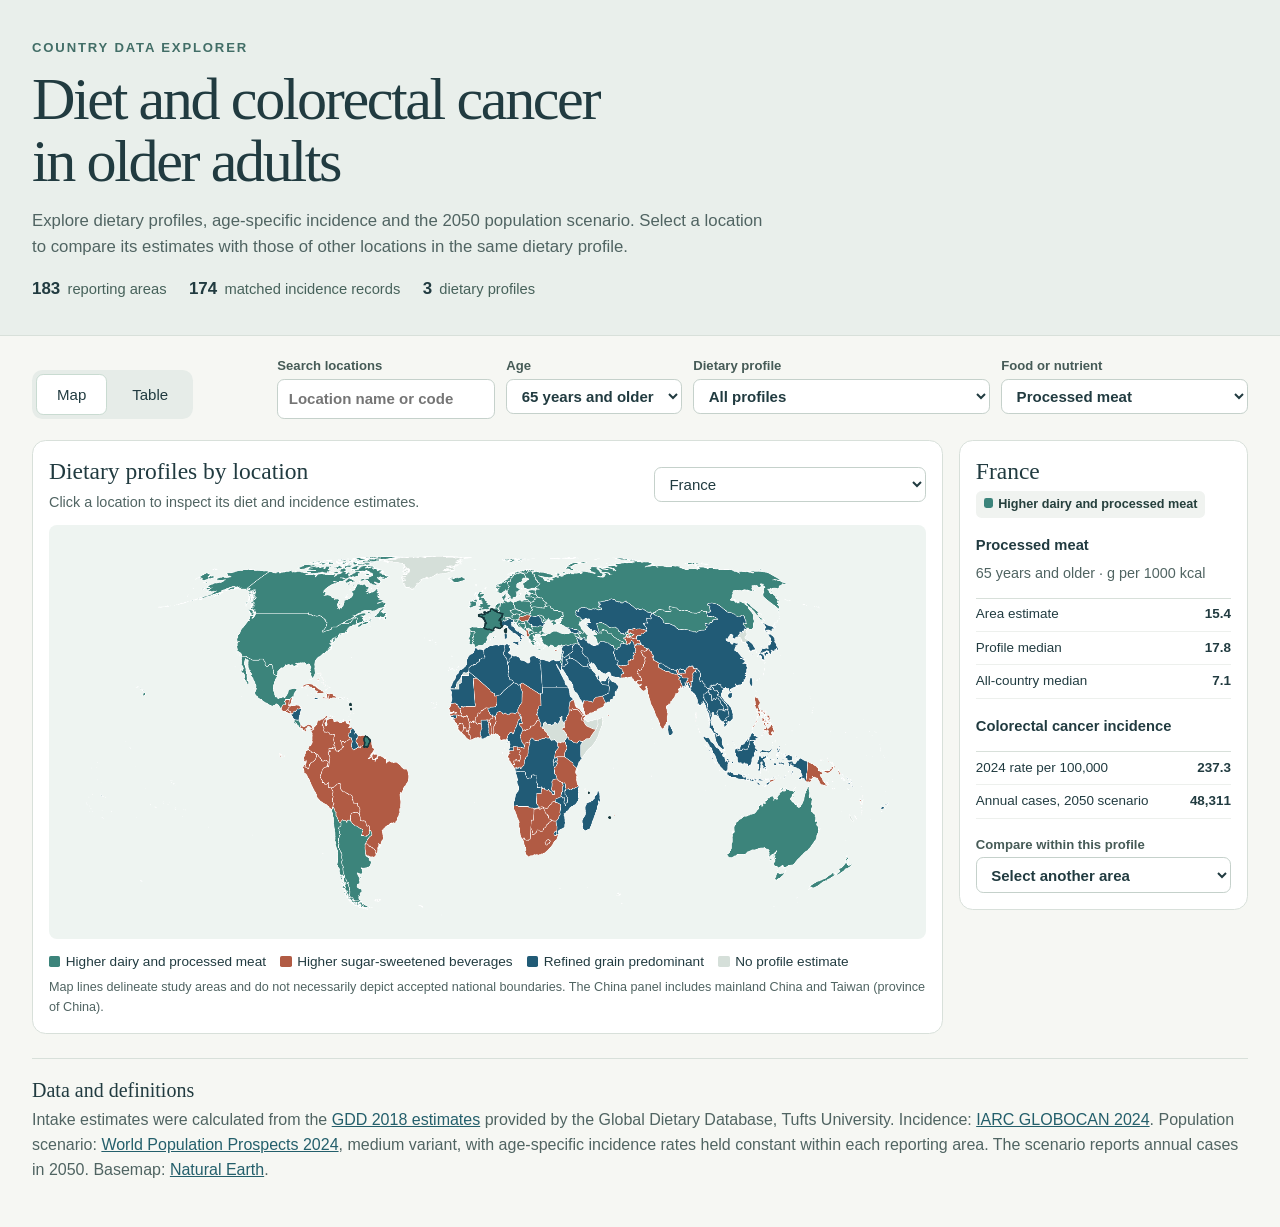
==== index.html @ 1b1d9fd6 "Publish country data explorer" ====
<!doctype html>
<html lang="en">
<meta charset="utf-8">
<meta name="viewport" content="width=device-width, initial-scale=1">
<meta name="robots" content="noindex, nofollow">
<title>Diet and colorectal cancer in older adults</title>
<style>
:root{color-scheme:light;--ink:#213b40;--muted:#506462;--edge:#d8e0da;--paper:#f6f7f3;--panel:#fff;--navy:#215b76;--teal:#3c847b;--warm:#b15b44}
*{box-sizing:border-box}[hidden]{display:none!important}
body{margin:0;font:1rem/1.55 "Segoe UI",Arial,sans-serif;color:var(--ink);background:var(--paper)}
.frame{margin:auto;max-width:1500px;padding:0 2rem}
header{background:#e9efeb;border-bottom:1px solid var(--edge)}
.hero{padding-top:2.4rem;padding-bottom:2rem}
.kicker{font-weight:700;letter-spacing:.14em;font-size:.82rem;margin:0;color:#426e67}
h1{font:500 clamp(2.25rem,4.7vw,4.5rem)/1.03 Georgia,serif;margin:.6rem 0 1rem;letter-spacing:-.04em}
.lede{max-width:46rem;color:var(--muted);font-size:1.05rem;margin:0}
.counts{display:flex;flex-wrap:wrap;gap:.5rem 1.4rem;margin-top:1rem;font-size:.92rem;color:#47625b}
.counts b{font-size:1.15em;margin-right:.2rem;color:var(--ink)}
.controls{display:flex;flex-wrap:wrap;gap:1rem;align-items:end;justify-content:space-between;margin:1.3rem 0}
.tabs{display:flex;gap:.25rem;padding:.25rem;border-radius:.65rem;background:#e6ece8}
button,select,input{font:inherit;color:var(--ink);background:white;border:1px solid #c5d1cb;border-radius:.45rem;padding:.45rem .65rem;font-size:.94rem}
button{cursor:pointer}button:hover:not(:disabled){border-color:var(--teal);background:#edf5f1}
button:disabled{cursor:default;opacity:.43}
button:focus-visible,select:focus-visible,input:focus-visible,a:focus-visible{outline:3px solid #dd915e;outline-offset:2px}
.tabs button{padding:.48rem 1.25rem;background:transparent;border-color:transparent}
.tabs button[aria-pressed=true]{background:#fff;border-color:#c9dbd1}
.filters{display:flex;flex-wrap:wrap;gap:.7rem}
label{font-size:.82rem;color:#465b57;display:flex;flex-direction:column;gap:.15rem;font-weight:600}
.workspace{display:grid;grid-template-columns:minmax(0,3.15fr) minmax(18rem,1fr);gap:1rem;align-items:start}
.board{min-width:0;padding:1rem;background:var(--panel);border:1px solid var(--edge);border-radius:.85rem}
.board-top{display:flex;align-items:center;justify-content:space-between;gap:1rem;margin-bottom:.75rem}
h2{font:500 1.47rem/1.25 Georgia,serif;margin:0 0 .3rem}
p{margin:.3rem 0 .8rem}.board p{font-size:.9rem;color:var(--muted)}
.board-top p{margin:0}.detail h3{margin:1rem 0 .3rem;font-size:.92rem}
#map:not([hidden]){width:100%;height:auto;aspect-ratio:952 / 449;display:block;border-radius:.5rem;background:#eef4f1;cursor:pointer}
.legend{display:flex;flex-wrap:wrap;gap:.35rem .9rem;margin:.8rem 0 .35rem;font-size:.85rem}
.legend span{display:inline-flex;align-items:center;gap:.35rem}
.swatch{width:.7rem;height:.7rem;border-radius:.11rem;display:inline-block;flex:none}
.board .map-note{font-size:.79rem;margin-bottom:0}
.badge{display:inline-block;border-radius:.35rem;background:#f0f3f0;color:#253f3c;padding:.24rem .48rem;font-size:.79rem;font-weight:600;white-space:normal}
.badge i{display:inline-block;width:.6rem;height:.6rem;border-radius:.15rem;margin-right:.32rem}
.metrics{border-top:1px solid var(--edge);margin-top:.85rem}
.metrics div{display:flex;justify-content:space-between;gap:.6rem;padding:.36rem 0;border-bottom:1px solid #edf0ed;font-size:.84rem}
.metrics b{font-variant-numeric:tabular-nums;text-align:right;flex:none}
.area-detail+.area-detail{border-top:1px solid var(--edge);margin-top:1rem;padding-top:.9rem}
.detail .area-title{font-size:1rem;margin:.1rem 0 .45rem}
.detail .area-note{margin-bottom:.8rem}
.compare{margin-top:1rem}.compare select{width:100%}
.table-scroll{overflow:auto}
table{border-collapse:collapse;width:100%;font-size:.88rem;table-layout:auto}
thead th{background:#f1f5f2;text-align:left;white-space:normal;line-height:1.17}
th,td{padding:.58rem .55rem;border-bottom:1px solid #e4ebe6;vertical-align:middle}
th button{padding:0;border:0;background:transparent;text-align:left;font-size:.82rem;font-weight:700;line-height:1.22}
th[aria-sort=ascending] button::after{content:"  ▲"}th[aria-sort=descending] button::after{content:"  ▼"}
td a{color:#215a69;font-weight:650}td.numeric{font-variant-numeric:tabular-nums;text-align:right;white-space:nowrap}
.bar{height:.22rem;width:5rem;max-width:100%;margin:.18rem 0 0 auto;background:#e8efea;border-radius:1rem;overflow:hidden}
.bar i{display:block;height:100%;background:#5b9284;border-radius:1rem}
tbody tr:nth-child(even){background:#fafcfa}tbody tr:hover{background:#eef5f0}
.pager{display:flex;justify-content:space-between;align-items:center;margin-top:.9rem;font-size:.86rem}
footer{border-top:1px solid var(--edge);padding:1.2rem 0 2rem;margin-top:1.5rem;color:var(--muted)}
footer h2{font-size:1.25rem;color:var(--ink)}footer a{color:#245f6b}
@media(max-width:1000px){.workspace{grid-template-columns:1fr}.detail{max-width:48rem}.board-top{flex-wrap:wrap}}
@media(max-width:640px){.frame{padding-left:.8rem;padding-right:.8rem}.filters{display:grid;grid-template-columns:1fr 1fr;width:100%}.filters>*{min-width:0}.filters select,.filters input{width:100%}.board{padding:.7rem}table{min-width:43rem}}

</style>
<header>
  <div class="frame hero">
    <p class="kicker">COUNTRY DATA EXPLORER</p>
    <h1>Diet and colorectal cancer<br>in older adults</h1>
    <p class="lede">Explore dietary profiles, age-specific incidence and the 2050 population scenario. Select a location to compare its estimates with those of other locations in the same dietary profile.</p>
    <div class="counts"><span><b>183</b> reporting areas</span><span><b>174</b> matched incidence records</span><span><b>3</b> dietary profiles</span></div>
  </div>
</header>
<main class="frame">
  <div class="controls">
    <div class="tabs" aria-label="Views">
      <button id="map-tab" aria-pressed="true">Map</button>
      <button id="table-tab" aria-pressed="false">Table</button>
    </div>
    <div class="filters">
      <label>Search locations<input id="search" type="search" placeholder="Location name or code"></label>
      <label>Age<select id="age"></select></label>
      <label>Dietary profile<select id="profile"></select></label>
      <label>Food or nutrient<select id="food"></select></label>
    </div>
  </div>
  <div class="workspace">
    <section id="map-view" aria-label="Map" class="board">
      <div class="board-top"><div><h2>Dietary profiles by location</h2><p>Click a location to inspect its diet and incidence estimates.</p></div>
        <select id="pick-country" aria-label="Select a location on the map"></select>
      </div>
      <canvas id="map" width="1904" height="898" role="img" aria-label="World map of dietary profiles. Use the country selector or table to navigate with the keyboard."></canvas>
      <p id="map-unavailable" class="map-note" hidden>Map drawing is unavailable in this browser. Use the country selector or Table to explore the estimates.</p>
      <div class="legend" id="legend"></div>
      <p class="map-note">Map lines delineate study areas and do not necessarily depict accepted national boundaries. The China panel includes mainland China and Taiwan (province of China).</p>
    </section>
    <section id="table-view" aria-label="Country table" class="board" hidden>
      <div class="board-top"><div><h2>Country estimates</h2><p id="table-units"></p></div><button id="download">Download table as CSV</button></div>
      <div class="table-scroll"><table id="ranking">
        <thead><tr><th><button data-sort="name">Reporting area</button></th><th><button data-sort="type">Profile</button></th>
          <th><button data-sort="value">Area estimate</button></th><th><button data-sort="ref">Profile median</button></th>
          <th><button data-sort="global">All-country median</button></th><th><button data-sort="incidence">Incidence / 100,000</button></th></tr></thead>
        <tbody></tbody>
      </table></div>
      <div class="pager"><span id="count" aria-live="polite"></span><span><button id="prev">Previous</button> <button id="next">Next</button></span></div>
      <p class="map-note">Taiwan (province of China) has a separate row; both rows open the same China panel. The CSV includes all reporting areas matching the current filters, including rows on other pages.</p>
    </section>
    <aside class="board detail" aria-live="polite" id="detail"></aside>
  </div>
  <footer>
    <h2>Data and definitions</h2>
    <p>Intake estimates were calculated from the <a href="https://gdd.nutrition.tufts.edu/available-gdd-2018-estimates-datafiles">GDD 2018 estimates</a> provided by the Global Dietary Database, Tufts University. Incidence: <a href="https://gco.iarc.who.int/today/en">IARC GLOBOCAN 2024</a>. Population scenario: <a href="https://population.un.org/wpp/">World Population Prospects 2024</a>, medium variant, with age-specific incidence rates held constant within each reporting area. The scenario reports annual cases in 2050. Basemap: <a href="https://www.naturalearthdata.com/">Natural Earth</a>.</p>
  </footer>
</main>
<noscript><p class="frame">Enable JavaScript or open the downloaded HTML directly in a browser to use the map, table and CSV export.</p></noscript>
<script>
window.EXPLORER_DATA={"countries":{"FIN":{"name":"Finland","type":1,"diet":{"65+":{"beans_and_legumes":[3.2122,8.5199,17.8893],"calcium":[555.4719,397.1636,317.1727],"dietary_fiber":[12.2085,10.9349,11.1844],"fruits":[101.8076,59.7962,56.8529],"non_starchy_vegetables":[77.3013,79.8238,85.7092],"nuts_and_seeds":[1.7675,2.4802,3.193],"refined_grains":[45.655,61.7558,144.9408],"sugar_sweetened_beverages":[14.5285,25.3972,44.4367],"total_milk":[181.6428,98.2045,57.2843],"total_processed_meats":[28.6464,17.7515,7.1474],"total_protein":[44.7018,40.8663,39.2844],"total_seafoods":[25.1457,19.3971,19.7761],"unprocessed_red_meats":[31.7043,31.6964,26.2163],"whole_grain_share":[46.3208,34.6039,16.8329],"whole_grains":[39.3967,36.6217,28.1385],"yoghurt_including_fermented_milk":[33.322,35.0577,14.2512]},"65-74":{"beans_and_legumes":[3.133,8.0183,15.3167],"calcium":[521.961,373.6841,297.0197],"dietary_fiber":[11.3779,10.2688,10.5526],"fruits":[93.0713,55.5493,51.4393],"non_starchy_vegetables":[73.442,74.4162,79.2594],"nuts_and_seeds":[1.6578,2.4305,2.9418],"refined_grains":[43.8443,57.5662,123.2979],"sugar_sweetened_beverages":[15.1621,25.8553,44.9883],"total_milk":[162.2707,85.671,49.9144],"total_processed_meats":[27.5212,17.4639,6.986],"total_protein":[42.5045,39.0758,37.2622],"total_seafoods":[23.6097,18.0431,18.1887],"unprocessed_red_meats":[30.6673,30.599,22.7926],"whole_grain_share":[44.5888,34.3974,17.7398],"whole_grains":[35.281,32.2587,24.7087],"yoghurt_including_fermented_milk":[31.1359,32.1775,11.4466]},"75-84":{"beans_and_legumes":[3.3975,9.5013,20.8539],"calcium":[609.5549,435.5052,352.9576],"dietary_fiber":[13.5079,11.9381,12.2512],"fruits":[114.3561,67.0236,63.583],"non_starchy_vegetables":[83.7889,87.5521,96.0829],"nuts_and_seeds":[1.9455,2.4854,3.38],"refined_grains":[49.0808,68.2067,170.714],"sugar_sweetened_beverages":[14.1613,25.3498,47.7512],"total_milk":[208.6561,114.2108,67.278],"total_processed_meats":[30.8685,18.8789,7.5612],"total_protein":[48.5405,44.484,43.1357],"total_seafoods":[27.6348,21.2976,22.2101],"unprocessed_red_meats":[33.896,34.0332,30.065],"whole_grain_share":[47.9259,35.0753,17.1606],"whole_grains":[45.1711,42.8414,32.7868],"yoghurt_including_fermented_milk":[36.7135,39.1365,17.4289]},"85+":{"beans_and_legumes":[3.1452,9.5243,22.822],"calcium":[607.3912,434.2092,354.832],"dietary_fiber":[13.6311,11.7433,12.1542],"fruits":[120.4583,70.095,67.0915],"non_starchy_vegetables":[82.4256,84.0388,98.3255],"nuts_and_seeds":[1.934,2.208,3.2078],"refined_grains":[46.7998,68.4983,198.4917],"sugar_sweetened_beverages":[11.385,20.6412,40.1536],"total_milk":[225.6782,124.7409,76.5692],"total_processed_meats":[29.0503,17.8084,6.8398],"total_protein":[47.1414,43.473,41.9392],"total_seafoods":[27.492,21.1446,23.1404],"unprocessed_red_meats":[31.602,32.5283,30.645],"whole_grain_share":[50.9616,36.6294,15.8401],"whole_grains":[48.6353,46.709,36.6731],"yoghurt_including_fermented_milk":[37.1597,39.5961,24.7148]}},"incidence":{"65-74":192.8,"75-84":278.9,"85+":357.0,"65+":244.3},"projected":{"65-74":1264.42341179331,"75-84":1441.68122250866,"85+":1208.43164902636,"65+":3914.53628332833}},"SWE":{"name":"Sweden","type":1,"diet":{"65+":{"beans_and_legumes":[8.0655,8.5199,17.8893],"calcium":[425.8413,397.1636,317.1727],"dietary_fiber":[12.3235,10.9349,11.1844],"fruits":[78.4696,59.7962,56.8529],"non_starchy_vegetables":[93.9526,79.8238,85.7092],"nuts_and_seeds":[3.0437,2.4802,3.193],"refined_grains":[12.4746,61.7558,144.9408],"sugar_sweetened_beverages":[20.5522,25.3972,44.4367],"total_milk":[129.4484,98.2045,57.2843],"total_processed_meats":[16.1747,17.7515,7.1474],"total_protein":[39.679,40.8663,39.2844],"total_seafoods":[23.2717,19.3971,19.7761],"unprocessed_red_meats":[36.7193,31.6964,26.2163],"whole_grain_share":[58.2727,34.6039,16.8329],"whole_grains":[17.4209,36.6217,28.1385],"yoghurt_including_fermented_milk":[48.5176,35.0577,14.2512]},"65-74":{"beans_and_legumes":[7.8665,8.0183,15.3167],"calcium":[400.5405,373.6841,297.0197],"dietary_fiber":[11.4852,10.2688,10.5526],"fruits":[71.8406,55.5493,51.4393],"non_starchy_vegetables":[89.4452,74.4162,79.2594],"nuts_and_seeds":[2.8509,2.4305,2.9418],"refined_grains":[11.9625,57.5662,123.2979],"sugar_sweetened_beverages":[21.3778,25.8553,44.9883],"total_milk":[115.6515,85.671,49.9144],"total_processed_meats":[15.4526,17.4639,6.986],"total_protein":[37.693,39.0758,37.2622],"total_seafoods":[21.8488,18.0431,18.1887],"unprocessed_red_meats":[35.4236,30.599,22.7926],"whole_grain_share":[56.5978,34.3974,17.7398],"whole_grains":[15.5995,32.2587,24.7087],"yoghurt_including_fermented_milk":[45.441,32.1775,11.4466]},"75-84":{"beans_and_legumes":[8.5359,9.5013,20.8539],"calcium":[466.9834,435.5052,352.9576],"dietary_fiber":[13.6277,11.9381,12.2512],"fruits":[87.9399,67.0236,63.583],"non_starchy_vegetables":[101.564,87.5521,96.0829],"nuts_and_seeds":[3.3538,2.4854,3.38],"refined_grains":[13.4428,68.2067,170.714],"sugar_sweetened_beverages":[20.1112,25.3498,47.7512],"total_milk":[148.6057,114.2108,67.278],"total_processed_meats":[17.5185,18.8789,7.5612],"total_protein":[43.1357,44.484,43.1357],"total_seafoods":[25.5788,21.2976,22.2101],"unprocessed_red_meats":[39.3796,34.0332,30.065],"whole_grain_share":[59.7763,35.0753,17.1606],"whole_grains":[19.9773,42.8414,32.7868],"yoghurt_including_fermented_milk":[53.3406,39.1365,17.4289]},"85+":{"beans_and_legumes":[7.8813,9.5243,22.822],"calcium":[464.0199,434.2092,354.832],"dietary_fiber":[13.7831,11.7433,12.1542],"fruits":[92.7912,70.095,67.0915],"non_starchy_vegetables":[99.8245,84.0388,98.3255],"nuts_and_seeds":[3.3457,2.208,3.2078],"refined_grains":[12.8008,68.4983,198.4917],"sugar_sweetened_beverages":[16.3324,20.6412,40.1536],"total_milk":[161.0807,124.7409,76.5692],"total_processed_meats":[16.7055,17.8084,6.8398],"total_protein":[41.9265,43.473,41.9392],"total_seafoods":[25.4408,21.1446,23.1404],"unprocessed_red_meats":[36.85,32.5283,30.645],"whole_grain_share":[62.6885,36.6294,15.8401],"whole_grains":[21.507,46.709,36.6731],"yoghurt_including_fermented_milk":[53.754,39.5961,24.7148]}},"incidence":{"65-74":195.6,"75-84":302.8,"85+":381.3,"65+":261.4},"projected":{"65-74":2406.07931685874,"75-84":3276.01918206426,"85+":2263.76132211272,"65+":7945.8598210357195}},"FRA":{"name":"France","type":1,"diet":{"65+":{"beans_and_legumes":[7.0342,8.5199,17.8893],"calcium":[468.9693,397.1636,317.1727],"dietary_fiber":[9.9525,10.9349,11.1844],"fruits":[102.0413,59.7962,56.8529],"non_starchy_vegetables":[96.2895,79.8238,85.7092],"nuts_and_seeds":[1.4493,2.4802,3.193],"refined_grains":[67.1374,61.7558,144.9408],"sugar_sweetened_beverages":[26.4657,25.3972,44.4367],"total_milk":[100.0309,98.2045,57.2843],"total_processed_meats":[15.3895,17.7515,7.1474],"total_protein":[47.3629,40.8663,39.2844],"total_seafoods":[19.8657,19.3971,19.7761],"unprocessed_red_meats":[25.0893,31.6964,26.2163],"whole_grain_share":[25.6855,34.6039,16.8329],"whole_grains":[23.2048,36.6217,28.1385],"yoghurt_including_fermented_milk":[37.9317,35.0577,14.2512]},"65-74":{"beans_and_legumes":[6.8747,8.0183,15.3167],"calcium":[445.7013,373.6841,297.0197],"dietary_fiber":[9.3814,10.2688,10.5526],"fruits":[93.9501,55.5493,51.4393],"non_starchy_vegetables":[92.1497,74.4162,79.2594],"nuts_and_seeds":[1.3617,2.4305,2.9418],"refined_grains":[64.7256,57.5662,123.2979],"sugar_sweetened_beverages":[27.6366,25.8553,44.9883],"total_milk":[89.3132,85.671,49.9144],"total_processed_meats":[14.8164,17.4639,6.986],"total_protein":[45.5183,39.0758,37.2622],"total_seafoods":[18.7522,18.0431,18.1887],"unprocessed_red_meats":[24.3962,30.599,22.7926],"whole_grain_share":[24.3177,34.3974,17.7398],"whole_grains":[20.7972,32.2587,24.7087],"yoghurt_including_fermented_milk":[35.5469,32.1775,11.4466]},"75-84":{"beans_and_legumes":[7.4303,9.5013,20.8539],"calcium":[511.2505,435.5052,352.9576],"dietary_fiber":[10.94,11.9381,12.2512],"fruits":[114.1768,67.0236,63.583],"non_starchy_vegetables":[103.834,87.5521,96.0829],"nuts_and_seeds":[1.5944,2.4854,3.38],"refined_grains":[72.0438,68.2067,170.714],"sugar_sweetened_beverages":[25.7853,25.3498,47.7512],"total_milk":[114.8966,114.2108,67.278],"total_processed_meats":[16.5785,18.8789,7.5612],"total_protein":[51.1208,44.484,43.1357],"total_seafoods":[21.7694,21.2976,22.2101],"unprocessed_red_meats":[26.7446,34.0332,30.065],"whole_grain_share":[26.9608,35.0753,17.1606],"whole_grains":[26.5934,42.8414,32.7868],"yoghurt_including_fermented_milk":[41.7163,39.1365,17.4289]},"85+":{"beans_and_legumes":[6.8236,9.5243,22.822],"calcium":[489.4202,434.2092,354.832],"dietary_fiber":[10.6201,11.7433,12.1542],"fruits":[117.6215,70.095,67.0915],"non_starchy_vegetables":[99.8553,84.0388,98.3255],"nuts_and_seeds":[1.5731,2.208,3.2078],"refined_grains":[67.5284,68.4983,198.4917],"sugar_sweetened_beverages":[20.6624,20.6412,40.1536],"total_milk":[124.6565,124.7409,76.5692],"total_processed_meats":[15.4066,17.8084,6.8398],"total_protein":[47.6451,43.473,41.9392],"total_seafoods":[21.2398,21.1446,23.1404],"unprocessed_red_meats":[24.393,32.5283,30.645],"whole_grain_share":[29.7334,36.6294,15.8401],"whole_grains":[28.5747,46.709,36.6731],"yoghurt_including_fermented_milk":[41.8383,39.5961,24.7148]}},"incidence":{"65-74":177.2,"75-84":273.6,"85+":355.6,"65+":237.3},"projected":{"65-74":12877.630725261,"75-84":18647.6289775657,"85+":16785.7295717797,"65+":48310.9892746064}},"EST":{"name":"Estonia","type":1,"diet":{"65+":{"beans_and_legumes":[3.5423,8.5199,17.8893],"calcium":[375.4132,397.1636,317.1727],"dietary_fiber":[9.0109,10.9349,11.1844],"fruits":[57.9788,59.7962,56.8529],"non_starchy_vegetables":[174.8684,79.8238,85.7092],"nuts_and_seeds":[1.9716,2.4802,3.193],"refined_grains":[88.7486,61.7558,144.9408],"sugar_sweetened_beverages":[13.1624,25.3972,44.4367],"total_milk":[240.267,98.2045,57.2843],"total_processed_meats":[40.6527,17.7515,7.1474],"total_protein":[37.7652,40.8663,39.2844],"total_seafoods":[19.98,19.3971,19.7761],"unprocessed_red_meats":[33.1547,31.6964,26.2163],"whole_grain_share":[47.3685,34.6039,16.8329],"whole_grains":[79.8741,36.6217,28.1385],"yoghurt_including_fermented_milk":[86.4971,35.0577,14.2512]},"65-74":{"beans_and_legumes":[3.2353,8.0183,15.3167],"calcium":[351.6858,373.6841,297.0197],"dietary_fiber":[8.5112,10.2688,10.5526],"fruits":[54.8079,55.5493,51.4393],"non_starchy_vegetables":[168.3726,74.4162,79.2594],"nuts_and_seeds":[2.012,2.4305,2.9418],"refined_grains":[80.0074,57.5662,123.2979],"sugar_sweetened_beverages":[13.2027,25.8553,44.9883],"total_milk":[209.1093,85.671,49.9144],"total_processed_meats":[39.8529,17.4639,6.986],"total_protein":[36.1626,39.0758,37.2622],"total_seafoods":[18.3591,18.0431,18.1887],"unprocessed_red_meats":[32.1104,30.599,22.7926],"whole_grain_share":[47.0532,34.3974,17.7398],"whole_grains":[71.1016,32.2587,24.7087],"yoghurt_including_fermented_milk":[77.3904,32.1775,11.4466]},"75-84":{"beans_and_legumes":[3.9954,9.5013,20.8539],"calcium":[413.3326,435.5052,352.9576],"dietary_fiber":[9.8414,11.9381,12.2512],"fruits":[63.2666,67.0236,63.583],"non_starchy_vegetables":[187.311,87.5521,96.0829],"nuts_and_seeds":[1.9748,2.4854,3.38],"refined_grains":[101.1829,68.2067,170.714],"sugar_sweetened_beverages":[13.4713,25.3498,47.7512],"total_milk":[281.8957,114.2108,67.278],"total_processed_meats":[42.7485,18.8789,7.5612],"total_protein":[40.6956,44.484,43.1357],"total_seafoods":[22.3991,21.2976,22.2101],"unprocessed_red_meats":[35.3093,34.0332,30.065],"whole_grain_share":[47.7294,35.0753,17.1606],"whole_grains":[92.3921,42.8414,32.7868],"yoghurt_including_fermented_milk":[99.1762,39.1365,17.4289]},"85+":{"beans_and_legumes":[4.1571,9.5243,22.822],"calcium":[413.4081,434.2092,354.832],"dietary_fiber":[9.7061,11.7433,12.1542],"fruits":[62.3303,70.095,67.0915],"non_starchy_vegetables":[178.4706,84.0388,98.3255],"nuts_and_seeds":[1.6829,2.208,3.2078],"refined_grains":[107.8105,68.4983,198.4917],"sugar_sweetened_beverages":[11.8669,20.6412,40.1536],"total_milk":[317.0926,124.7409,76.5692],"total_processed_meats":[39.236,17.8084,6.8398],"total_protein":[39.1142,43.473,41.9392],"total_seafoods":[23.1404,21.1446,23.1404],"unprocessed_red_meats":[33.225,32.5283,30.645],"whole_grain_share":[47.8384,36.6294,15.8401],"whole_grains":[98.8751,46.709,36.6731],"yoghurt_including_fermented_milk":[107.2625,39.5961,24.7148]}},"incidence":{"65-74":228.3,"75-84":341.4,"85+":401.6,"65+":290.2},"projected":{"65-74":368.843278193728,"75-84":414.015901891961,"85+":270.348747093774,"65+":1053.207927179463}},"DNK":{"name":"Denmark","type":1,"diet":{"65+":{"beans_and_legumes":[10.9958,8.5199,17.8893],"calcium":[522.0685,397.1636,317.1727],"dietary_fiber":[13.4231,10.9349,11.1844],"fruits":[61.374,59.7962,56.8529],"non_starchy_vegetables":[74.9564,79.8238,85.7092],"nuts_and_seeds":[4.8482,2.4802,3.193],"refined_grains":[8.0885,61.7558,144.9408],"sugar_sweetened_beverages":[17.4424,25.3972,44.4367],"total_milk":[98.5722,98.2045,57.2843],"total_processed_meats":[17.1591,17.7515,7.1474],"total_protein":[45.6035,40.8663,39.2844],"total_seafoods":[23.1625,19.3971,19.7761],"unprocessed_red_meats":[27.5411,31.6964,26.2163],"whole_grain_share":[79.3573,34.6039,16.8329],"whole_grains":[31.0949,36.6217,28.1385],"yoghurt_including_fermented_milk":[30.248,35.0577,14.2512]},"65-74":{"beans_and_legumes":[10.7417,8.0183,15.3167],"calcium":[490.5897,373.6841,297.0197],"dietary_fiber":[12.5067,10.2688,10.5526],"fruits":[56.1913,55.5493,51.4393],"non_starchy_vegetables":[71.2921,74.4162,79.2594],"nuts_and_seeds":[4.5432,2.4305,2.9418],"refined_grains":[7.7637,57.5662,123.2979],"sugar_sweetened_beverages":[18.1584,25.8553,44.9883],"total_milk":[87.9335,85.671,49.9144],"total_processed_meats":[16.4042,17.4639,6.986],"total_protein":[43.2568,39.0758,37.2622],"total_seafoods":[21.7727,18.0431,18.1887],"unprocessed_red_meats":[26.5984,30.599,22.7926],"whole_grain_share":[78.1792,34.3974,17.7398],"whole_grains":[27.8157,32.2587,24.7087],"yoghurt_including_fermented_milk":[28.17,32.1775,11.4466]},"75-84":{"beans_and_legumes":[11.6223,9.5013,20.8539],"calcium":[572.8461,435.5052,352.9576],"dietary_fiber":[14.8531,11.9381,12.2512],"fruits":[68.8518,67.0236,63.583],"non_starchy_vegetables":[81.1434,87.5521,96.0829],"nuts_and_seeds":[5.34,2.4854,3.38],"refined_grains":[8.6998,68.2067,170.714],"sugar_sweetened_beverages":[17.0477,25.3498,47.7512],"total_milk":[113.5692,114.2108,67.278],"total_processed_meats":[18.6429,18.8789,7.5612],"total_protein":[49.7161,44.484,43.1357],"total_seafoods":[25.4119,21.2976,22.2101],"unprocessed_red_meats":[29.4397,34.0332,30.065],"whole_grain_share":[80.3834,35.0753,17.1606],"whole_grains":[35.6494,42.8414,32.7868],"yoghurt_including_fermented_milk":[33.6295,39.1365,17.4289]},"85+":{"beans_and_legumes":[10.676,9.5243,22.822],"calcium":[570.9242,434.2092,354.832],"dietary_fiber":[15.0045,11.7433,12.1542],"fruits":[72.3274,70.095,67.0915],"non_starchy_vegetables":[79.7324,84.0388,98.3255],"nuts_and_seeds":[5.3222,2.208,3.2078],"refined_grains":[8.3045,68.4983,198.4917],"sugar_sweetened_beverages":[13.8241,20.6412,40.1536],"total_milk":[122.2209,124.7409,76.5692],"total_processed_meats":[17.4533,17.8084,6.8398],"total_protein":[48.1669,43.473,41.9392],"total_seafoods":[25.2948,21.1446,23.1404],"unprocessed_red_meats":[27.7577,32.5283,30.645],"whole_grain_share":[82.2981,36.6294,15.8401],"whole_grains":[38.6087,46.709,36.6731],"yoghurt_including_fermented_milk":[33.3757,39.5961,24.7148]}},"incidence":{"65-74":191.2,"75-84":294.8,"85+":379.1,"65+":252.4},"projected":{"65-74":1209.34336002653,"75-84":1787.53409439006,"85+":1250.62721679082,"65+":4247.50467120741}},"NOR":{"name":"Norway","type":1,"diet":{"65+":{"beans_and_legumes":[0.5642,8.5199,17.8893],"calcium":[363.5711,397.1636,317.1727],"dietary_fiber":[10.0797,10.9349,11.1844],"fruits":[56.8529,59.7962,56.8529],"non_starchy_vegetables":[82.6869,79.8238,85.7092],"nuts_and_seeds":[2.077,2.4802,3.193],"refined_grains":[6.7012,61.7558,144.9408],"sugar_sweetened_beverages":[18.3487,25.3972,44.4367],"total_milk":[106.3397,98.2045,57.2843],"total_processed_meats":[13.6085,17.7515,7.1474],"total_protein":[51.2772,40.8663,39.2844],"total_seafoods":[41.6324,19.3971,19.7761],"unprocessed_red_meats":[44.7026,31.6964,26.2163],"whole_grain_share":[76.5709,34.6039,16.8329],"whole_grains":[21.9009,36.6217,28.1385],"yoghurt_including_fermented_milk":[28.6524,35.0577,14.2512]},"65-74":{"beans_and_legumes":[0.5504,8.0183,15.3167],"calcium":[341.7683,373.6841,297.0197],"dietary_fiber":[9.3855,10.2688,10.5526],"fruits":[52.0129,55.5493,51.4393],"non_starchy_vegetables":[78.5786,74.4162,79.2594],"nuts_and_seeds":[1.9497,2.4305,2.9418],"refined_grains":[6.4279,57.5662,123.2979],"sugar_sweetened_beverages":[19.125,25.8553,44.9883],"total_milk":[94.9308,85.671,49.9144],"total_processed_meats":[13.021,17.4639,6.986],"total_protein":[48.7744,39.0758,37.2622],"total_seafoods":[39.0782,18.0431,18.1887],"unprocessed_red_meats":[43.0657,30.599,22.7926],"whole_grain_share":[75.2796,34.3974,17.7398],"whole_grains":[19.5746,32.2587,24.7087],"yoghurt_including_fermented_milk":[26.8042,32.1775,11.4466]},"75-84":{"beans_and_legumes":[0.5972,9.5013,20.8539],"calcium":[398.8239,435.5052,352.9576],"dietary_fiber":[11.1544,11.9381,12.2512],"fruits":[63.8333,67.0236,63.583],"non_starchy_vegetables":[89.5866,87.5521,96.0829],"nuts_and_seeds":[2.2849,2.4854,3.38],"refined_grains":[7.216,68.2067,170.714],"sugar_sweetened_beverages":[17.908,25.3498,47.7512],"total_milk":[122.1765,114.2108,67.278],"total_processed_meats":[14.7031,18.8789,7.5612],"total_protein":[55.6803,44.484,43.1357],"total_seafoods":[45.7607,21.2976,22.2101],"unprocessed_red_meats":[47.9105,34.0332,30.065],"whole_grain_share":[77.6904,35.0753,17.1606],"whole_grains":[25.1287,42.8414,32.7868],"yoghurt_including_fermented_milk":[31.4248,39.1365,17.4289]},"85+":{"beans_and_legumes":[0.5506,9.5243,22.822],"calcium":[397.1352,434.2092,354.832],"dietary_fiber":[11.3063,11.7433,12.1542],"fruits":[67.0915,70.095,67.0915],"non_starchy_vegetables":[88.1633,84.0388,98.3255],"nuts_and_seeds":[2.2663,2.208,3.2078],"refined_grains":[6.8814,68.4983,198.4917],"sugar_sweetened_beverages":[14.4677,20.6412,40.1536],"total_milk":[132.5122,124.7409,76.5692],"total_processed_meats":[14.0355,17.8084,6.8398],"total_protein":[53.9543,43.473,41.9392],"total_seafoods":[45.5701,21.1446,23.1404],"unprocessed_red_meats":[45.3712,32.5283,30.645],"whole_grain_share":[79.8336,36.6294,15.8401],"whole_grains":[27.2418,46.709,36.6731],"yoghurt_including_fermented_milk":[32.2095,39.5961,24.7148]}},"incidence":{"65-74":261.1,"75-84":426.7,"85+":564.6,"65+":355.1},"projected":{"65-74":1749.64537969884,"75-84":2549.05541249225,"85+":1774.23147301006,"65+":6072.932265201151}},"RUS":{"name":"Russia","type":1,"diet":{"65+":{"beans_and_legumes":[0.6289,8.5199,17.8893],"calcium":[368.6466,397.1636,317.1727],"dietary_fiber":[11.3841,10.9349,11.1844],"fruits":[49.8157,59.7962,56.8529],"non_starchy_vegetables":[108.7217,79.8238,85.7092],"nuts_and_seeds":[3.9423,2.4802,3.193],"refined_grains":[25.9396,61.7558,144.9408],"sugar_sweetened_beverages":[22.7505,25.3972,44.4367],"total_milk":[110.3475,98.2045,57.2843],"total_processed_meats":[24.0428,17.7515,7.1474],"total_protein":[37.593,40.8663,39.2844],"total_seafoods":[23.6371,19.3971,19.7761],"unprocessed_red_meats":[84.0244,31.6964,26.2163],"whole_grain_share":[72.841,34.6039,16.8329],"whole_grains":[69.5704,36.6217,28.1385],"yoghurt_including_fermented_milk":[52.6128,35.0577,14.2512]},"65-74":{"beans_and_legumes":[0.5745,8.0183,15.3167],"calcium":[346.1082,373.6841,297.0197],"dietary_fiber":[10.7512,10.2688,10.5526],"fruits":[47.2186,55.5493,51.4393],"non_starchy_vegetables":[104.9284,74.4162,79.2594],"nuts_and_seeds":[4.0191,2.4305,2.9418],"refined_grains":[23.4274,57.5662,123.2979],"sugar_sweetened_beverages":[22.7765,25.8553,44.9883],"total_milk":[96.0027,85.671,49.9144],"total_processed_meats":[23.5376,17.4639,6.986],"total_protein":[36.0264,39.0758,37.2622],"total_seafoods":[21.6795,18.0431,18.1887],"unprocessed_red_meats":[81.0675,30.599,22.7926],"whole_grain_share":[72.2663,34.3974,17.7398],"whole_grains":[61.0454,32.2587,24.7087],"yoghurt_including_fermented_milk":[47.288,32.1775,11.4466]},"75-84":{"beans_and_legumes":[0.7086,9.5013,20.8539],"calcium":[404.5964,435.5052,352.9576],"dietary_fiber":[12.4716,11.9381,12.2512],"fruits":[54.2392,67.0236,63.583],"non_starchy_vegetables":[116.1792,87.5521,96.0829],"nuts_and_seeds":[3.9533,2.4854,3.38],"refined_grains":[29.5252,68.2067,170.714],"sugar_sweetened_beverages":[23.3241,25.3498,47.7512],"total_milk":[129.3816,114.2108,67.278],"total_processed_meats":[25.3108,18.8789,7.5612],"total_protein":[40.4665,44.484,43.1357],"total_seafoods":[26.5461,21.2976,22.2101],"unprocessed_red_meats":[89.8372,34.0332,30.065],"whole_grain_share":[73.3239,35.0753,17.1606],"whole_grains":[81.1552,42.8414,32.7868],"yoghurt_including_fermented_milk":[60.0527,39.1365,17.4289]},"85+":{"beans_and_legumes":[0.7396,9.5243,22.822],"calcium":[404.9665,434.2092,354.832],"dietary_fiber":[12.1471,11.7433,12.1542],"fruits":[53.0742,70.095,67.0915],"non_starchy_vegetables":[110.1933,84.0388,98.3255],"nuts_and_seeds":[3.3781,2.208,3.2078],"refined_grains":[31.3777,68.4983,198.4917],"sugar_sweetened_beverages":[20.6801,20.6412,40.1536],"total_milk":[146.1508,124.7409,76.5692],"total_processed_meats":[23.3329,17.8084,6.8398],"total_protein":[38.8809,43.473,41.9392],"total_seafoods":[27.4954,21.1446,23.1404],"unprocessed_red_meats":[85.1725,32.5283,30.645],"whole_grain_share":[74.1378,36.6294,15.8401],"whole_grains":[89.9487,46.709,36.6731],"yoghurt_including_fermented_milk":[64.6678,39.5961,24.7148]}},"incidence":{"65-74":210.7,"75-84":244.8,"85+":208.5,"65+":219.1},"projected":{"65-74":35603.8604120205,"75-84":24903.8566488193,"85+":11215.6247292836,"65+":71723.34179012339}},"AUT":{"name":"Austria","type":1,"diet":{"65+":{"beans_and_legumes":[3.301,8.5199,17.8893],"calcium":[386.1126,397.1636,317.1727],"dietary_fiber":[12.9391,10.9349,11.1844],"fruits":[71.2825,59.7962,56.8529],"non_starchy_vegetables":[72.1312,79.8238,85.7092],"nuts_and_seeds":[3.1528,2.4802,3.193],"refined_grains":[11.2864,61.7558,144.9408],"sugar_sweetened_beverages":[25.4962,25.3972,44.4367],"total_milk":[63.8867,98.2045,57.2843],"total_processed_meats":[27.7596,17.7515,7.1474],"total_protein":[32.245,40.8663,39.2844],"total_seafoods":[13.502,19.3971,19.7761],"unprocessed_red_meats":[54.0899,31.6964,26.2163],"whole_grain_share":[64.1847,34.6039,16.8329],"whole_grains":[20.2265,36.6217,28.1385],"yoghurt_including_fermented_milk":[31.5714,35.0577,14.2512]},"65-74":{"beans_and_legumes":[3.2231,8.0183,15.3167],"calcium":[362.8771,373.6841,297.0197],"dietary_fiber":[12.0452,10.2688,10.5526],"fruits":[65.2462,55.5493,51.4393],"non_starchy_vegetables":[68.6023,74.4162,79.2594],"nuts_and_seeds":[2.9549,2.4305,2.9418],"refined_grains":[10.8205,57.5662,123.2979],"sugar_sweetened_beverages":[26.4788,25.8553,44.9883],"total_milk":[57.0311,85.671,49.9144],"total_processed_meats":[26.5355,17.4639,6.986],"total_protein":[30.6165,39.0758,37.2622],"total_seafoods":[12.7054,18.0431,18.1887],"unprocessed_red_meats":[52.2068,30.599,22.7926],"whole_grain_share":[62.5436,34.3974,17.7398],"whole_grains":[18.0678,32.2587,24.7087],"yoghurt_including_fermented_milk":[29.5839,32.1775,11.4466]},"75-84":{"beans_and_legumes":[3.4872,9.5013,20.8539],"calcium":[423.6206,435.5052,352.9576],"dietary_fiber":[14.3194,11.9381,12.2512],"fruits":[79.9649,67.0236,63.583],"non_starchy_vegetables":[78.0496,87.5521,96.0829],"nuts_and_seeds":[3.4724,2.4854,3.38],"refined_grains":[12.1597,68.2067,170.714],"sugar_sweetened_beverages":[24.9795,25.3498,47.7512],"total_milk":[73.3974,114.2108,67.278],"total_processed_meats":[30.0477,18.8789,7.5612],"total_protein":[35.1145,44.484,43.1357],"total_seafoods":[14.8168,21.2976,22.2101],"unprocessed_red_meats":[57.9434,34.0332,30.065],"whole_grain_share":[65.6235,35.0753,17.1606],"whole_grains":[23.2124,42.8414,32.7868],"yoghurt_including_fermented_milk":[34.8158,39.1365,17.4289]},"85+":{"beans_and_legumes":[3.2222,9.5243,22.822],"calcium":[422.084,434.2092,354.832],"dietary_fiber":[14.5295,11.7433,12.1542],"fruits":[84.1297,70.095,67.0915],"non_starchy_vegetables":[76.8626,84.0388,98.3255],"nuts_and_seeds":[3.459,2.208,3.2078],"refined_grains":[11.608,68.4983,198.4917],"sugar_sweetened_beverages":[20.4481,20.6412,40.1536],"total_milk":[79.6322,124.7409,76.5692],"total_processed_meats":[28.6255,17.8084,6.8398],"total_protein":[33.9715,43.473,41.9392],"total_seafoods":[14.64,21.1446,23.1404],"unprocessed_red_meats":[54.3215,32.5283,30.645],"whole_grain_share":[68.4745,36.6294,15.8401],"whole_grains":[25.2129,46.709,36.6731],"yoghurt_including_fermented_milk":[34.5287,39.5961,24.7148]}},"incidence":{"65-74":112.8,"75-84":178.4,"85+":207.6,"65+":148.8},"projected":{"65-74":1222.63331046663,"75-84":1812.31764899523,"85+":1220.21710280893,"65+":4255.16806227079}},"LTU":{"name":"Lithuania","type":1,"diet":{"65+":{"beans_and_legumes":[14.6246,8.5199,17.8893],"calcium":[464.264,397.1636,317.1727],"dietary_fiber":[9.109,10.9349,11.1844],"fruits":[37.9243,59.7962,56.8529],"non_starchy_vegetables":[77.2262,79.8238,85.7092],"nuts_and_seeds":[2.2894,2.4802,3.193],"refined_grains":[13.7681,61.7558,144.9408],"sugar_sweetened_beverages":[12.2894,25.3972,44.4367],"total_milk":[340.1271,98.2045,57.2843],"total_processed_meats":[20.7939,17.7515,7.1474],"total_protein":[46.6312,40.8663,39.2844],"total_seafoods":[19.7761,19.3971,19.7761],"unprocessed_red_meats":[63.9562,31.6964,26.2163],"whole_grain_share":[43.1817,34.6039,16.8329],"whole_grains":[10.4637,36.6217,28.1385],"yoghurt_including_fermented_milk":[58.2453,35.0577,14.2512]},"65-74":{"beans_and_legumes":[13.3195,8.0183,15.3167],"calcium":[432.2426,373.6841,297.0197],"dietary_fiber":[8.6176,10.2688,10.5526],"fruits":[36.0162,55.5493,51.4393],"non_starchy_vegetables":[74.5447,74.4162,79.2594],"nuts_and_seeds":[2.3421,2.4305,2.9418],"refined_grains":[12.4175,57.5662,123.2979],"sugar_sweetened_beverages":[12.2803,25.8553,44.9883],"total_milk":[318.5,85.671,49.9144],"total_processed_meats":[20.2137,17.4639,6.986],"total_protein":[44.6311,39.0758,37.2622],"total_seafoods":[18.1467,18.0431,18.1887],"unprocessed_red_meats":[61.7985,30.599,22.7926],"whole_grain_share":[42.5527,34.3974,17.7398],"whole_grains":[9.1979,32.2587,24.7087],"yoghurt_including_fermented_milk":[52.4495,32.1775,11.4466]},"75-84":{"beans_and_legumes":[16.6818,9.5013,20.8539],"calcium":[513.112,435.5052,352.9576],"dietary_fiber":[9.9367,11.9381,12.2512],"fruits":[41.1048,67.0236,63.583],"non_starchy_vegetables":[82.387,87.5521,96.0829],"nuts_and_seeds":[2.2857,2.4854,3.38],"refined_grains":[15.7044,68.2067,170.714],"sugar_sweetened_beverages":[12.642,25.3498,47.7512],"total_milk":[374.7059,114.2108,67.278],"total_processed_meats":[22.1524,18.8789,7.5612],"total_protein":[50.3242,44.484,43.1357],"total_seafoods":[22.2101,21.2976,22.2101],"unprocessed_red_meats":[68.3191,34.0332,30.065],"whole_grain_share":[43.6618,35.0753,17.1606],"whole_grains":[12.1708,42.8414,32.7868],"yoghurt_including_fermented_milk":[66.5295,39.1365,17.4289]},"85+":{"beans_and_legumes":[16.8077,9.5243,22.822],"calcium":[523.2137,434.2092,354.832],"dietary_fiber":[9.7565,11.7433,12.1542],"fruits":[40.547,70.095,67.0915],"non_starchy_vegetables":[78.6332,84.0388,98.3255],"nuts_and_seeds":[1.9401,2.208,3.2078],"refined_grains":[16.6639,68.4983,198.4917],"sugar_sweetened_beverages":[11.1894,20.6412,40.1536],"total_milk":[374.7059,124.7409,76.5692],"total_processed_meats":[20.301,17.8084,6.8398],"total_protein":[48.1966,43.473,41.9392],"total_seafoods":[22.9461,21.1446,23.1404],"unprocessed_red_meats":[64.394,32.5283,30.645],"whole_grain_share":[44.8146,36.6294,15.8401],"whole_grains":[13.5324,46.709,36.6731],"yoghurt_including_fermented_milk":[70.7526,39.5961,24.7148]}},"incidence":{"65-74":140.7,"75-84":215.5,"85+":270.9,"65+":182.6},"projected":{"65-74":401.105111706423,"75-84":513.102204051653,"85+":333.815575578098,"65+":1248.0228913361739}},"DEU":{"name":"Germany","type":1,"diet":{"65+":{"beans_and_legumes":[2.7072,8.5199,17.8893],"calcium":[520.2333,397.1636,317.1727],"dietary_fiber":[14.6446,10.9349,11.1844],"fruits":[93.4844,59.7962,56.8529],"non_starchy_vegetables":[116.441,79.8238,85.7092],"nuts_and_seeds":[1.8352,2.4802,3.193],"refined_grains":[111.1675,61.7558,144.9408],"sugar_sweetened_beverages":[26.3052,25.3972,44.4367],"total_milk":[93.3477,98.2045,57.2843],"total_processed_meats":[30.7031,17.7515,7.1474],"total_protein":[47.8952,40.8663,39.2844],"total_seafoods":[11.314,19.3971,19.7761],"unprocessed_red_meats":[24.5786,31.6964,26.2163],"whole_grain_share":[31.6311,34.6039,16.8329],"whole_grains":[51.4321,36.6217,28.1385],"yoghurt_including_fermented_milk":[24.5097,35.0577,14.2512]},"65-74":{"beans_and_legumes":[2.6414,8.0183,15.3167],"calcium":[488.6785,373.6841,297.0197],"dietary_fiber":[13.6542,10.2688,10.5526],"fruits":[85.6196,55.5493,51.4393],"non_starchy_vegetables":[110.8096,74.4162,79.2594],"nuts_and_seeds":[1.7251,2.4305,2.9418],"refined_grains":[106.5189,57.5662,123.2979],"sugar_sweetened_beverages":[27.438,25.8553,44.9883],"total_milk":[83.4085,85.671,49.9144],"total_processed_meats":[29.3781,17.4639,6.986],"total_protein":[45.4805,39.0758,37.2622],"total_seafoods":[10.6498,18.0431,18.1887],"unprocessed_red_meats":[23.7399,30.599,22.7926],"whole_grain_share":[30.1565,34.3974,17.7398],"whole_grains":[45.9919,32.2587,24.7087],"yoghurt_including_fermented_milk":[22.9283,32.1775,11.4466]},"75-84":{"beans_and_legumes":[2.8639,9.5013,20.8539],"calcium":[570.9671,435.5052,352.9576],"dietary_fiber":[16.1929,11.9381,12.2512],"fruits":[104.8645,67.0236,63.583],"non_starchy_vegetables":[125.9993,87.5521,96.0829],"nuts_and_seeds":[2.0179,2.4854,3.38],"refined_grains":[119.7939,68.2067,170.714],"sugar_sweetened_beverages":[25.6685,25.3498,47.7512],"total_milk":[107.2064,114.2108,67.278],"total_processed_meats":[33.2063,18.8789,7.5612],"total_protein":[52.0692,44.484,43.1357],"total_seafoods":[12.416,21.2976,22.2101],"unprocessed_red_meats":[26.3201,34.0332,30.065],"whole_grain_share":[32.9936,35.0753,17.1606],"whole_grains":[58.9859,42.8414,32.7868],"yoghurt_including_fermented_milk":[26.9762,39.1365,17.4289]},"85+":{"beans_and_legumes":[2.6424,9.5243,22.822],"calcium":[569.7557,434.2092,354.832],"dietary_fiber":[16.344,11.7433,12.1542],"fruits":[109.999,70.095,67.0915],"non_starchy_vegetables":[123.6162,84.0388,98.3255],"nuts_and_seeds":[1.9892,2.208,3.2078],"refined_grains":[114.662,68.4983,198.4917],"sugar_sweetened_beverages":[20.6199,20.6412,40.1536],"total_milk":[115.9438,124.7409,76.5692],"total_processed_meats":[31.5525,17.8084,6.8398],"total_protein":[50.7228,43.473,41.9392],"total_seafoods":[12.2439,21.1446,23.1404],"unprocessed_red_meats":[24.5986,32.5283,30.645],"whole_grain_share":[35.7874,36.6294,15.8401],"whole_grains":[63.9042,46.709,36.6731],"yoghurt_including_fermented_milk":[27.2418,39.5961,24.7148]}},"incidence":{"65-74":161.1,"75-84":254.6,"85+":325.5,"65+":218.5},"projected":{"65-74":14990.0710213895,"75-84":22568.6152521652,"85+":18041.6202217147,"65+":55600.3064952694}},"UKR":{"name":"Ukraine","type":1,"diet":{"65+":{"beans_and_legumes":[4.8251,8.5199,17.8893],"calcium":[309.3515,397.1636,317.1727],"dietary_fiber":[11.1262,10.9349,11.1844],"fruits":[51.3659,59.7962,56.8529],"non_starchy_vegetables":[108.5285,79.8238,85.7092],"nuts_and_seeds":[2.813,2.4802,3.193],"refined_grains":[78.9794,61.7558,144.9408],"sugar_sweetened_beverages":[13.4701,25.3972,44.4367],"total_milk":[78.5677,98.2045,57.2843],"total_processed_meats":[24.1457,17.7515,7.1474],"total_protein":[30.3928,40.8663,39.2844],"total_seafoods":[20.3577,19.3971,19.7761],"unprocessed_red_meats":[17.08,31.6964,26.2163],"whole_grain_share":[36.962,34.6039,16.8329],"whole_grains":[46.3092,36.6217,28.1385],"yoghurt_including_fermented_milk":[46.584,35.0577,14.2512]},"65-74":{"beans_and_legumes":[4.4161,8.0183,15.3167],"calcium":[289.6561,373.6841,297.0197],"dietary_fiber":[10.5526,10.2688,10.5526],"fruits":[48.691,55.5493,51.4393],"non_starchy_vegetables":[104.6436,74.4162,79.2594],"nuts_and_seeds":[2.8861,2.4305,2.9418],"refined_grains":[71.1267,57.5662,123.2979],"sugar_sweetened_beverages":[13.4325,25.8553,44.9883],"total_milk":[68.3009,85.671,49.9144],"total_processed_meats":[23.4536,17.4639,6.986],"total_protein":[29.0965,39.0758,37.2622],"total_seafoods":[18.722,18.0431,18.1887],"unprocessed_red_meats":[16.5108,30.599,22.7926],"whole_grain_share":[36.858,34.3974,17.7398],"whole_grains":[41.519,32.2587,24.7087],"yoghurt_including_fermented_milk":[41.9159,32.1775,11.4466]},"75-84":{"beans_and_legumes":[5.4355,9.5013,20.8539],"calcium":[340.8449,435.5052,352.9576],"dietary_fiber":[12.1253,11.9381,12.2512],"fruits":[55.926,67.0236,63.583],"non_starchy_vegetables":[116.0783,87.5521,96.0829],"nuts_and_seeds":[2.7931,2.4854,3.38],"refined_grains":[90.1674,68.2067,170.714],"sugar_sweetened_beverages":[13.8792,25.3498,47.7512],"total_milk":[92.2185,114.2108,67.278],"total_processed_meats":[25.6466,18.8789,7.5612],"total_protein":[32.7489,44.484,43.1357],"total_seafoods":[22.8198,21.2976,22.2101],"unprocessed_red_meats":[18.2268,34.0332,30.065],"whole_grain_share":[36.9668,35.0753,17.1606],"whole_grains":[52.8801,42.8414,32.7868],"yoghurt_including_fermented_milk":[53.2743,39.1365,17.4289]},"85+":{"beans_and_legumes":[5.6232,9.5243,22.822],"calcium":[340.8314,434.2092,354.832],"dietary_fiber":[11.7724,11.7433,12.1542],"fruits":[54.7079,70.095,67.0915],"non_starchy_vegetables":[110.3255,84.0388,98.3255],"nuts_and_seeds":[2.3756,2.208,3.2078],"refined_grains":[96.0448,68.4983,198.4917],"sugar_sweetened_beverages":[12.3796,20.6412,40.1536],"total_milk":[104.1015,124.7409,76.5692],"total_processed_meats":[23.9512,17.8084,6.8398],"total_protein":[31.5303,43.473,41.9392],"total_seafoods":[23.4778,21.1446,23.1404],"unprocessed_red_meats":[17.2096,32.5283,30.645],"whole_grain_share":[37.4714,36.6294,15.8401],"whole_grains":[57.5567,46.709,36.6731],"yoghurt_including_fermented_milk":[56.5989,39.5961,24.7148]}},"incidence":{"65-74":184.9,"75-84":189.8,"85+":128.3,"65+":178.8},"projected":{"65-74":8757.13022391139,"75-84":5512.97255803957,"85+":2118.49685864154,"65+":16388.5996405925}},"NLD":{"name":"Netherlands","type":1,"diet":{"65+":{"beans_and_legumes":[2.7756,8.5199,17.8893],"calcium":[497.2948,397.1636,317.1727],"dietary_fiber":[7.6043,10.9349,11.1844],"fruits":[71.8126,59.7962,56.8529],"non_starchy_vegetables":[71.9684,79.8238,85.7092],"nuts_and_seeds":[2.5766,2.4802,3.193],"refined_grains":[42.0435,61.7558,144.9408],"sugar_sweetened_beverages":[27.7,25.3972,44.4367],"total_milk":[87.0685,98.2045,57.2843],"total_processed_meats":[11.2318,17.7515,7.1474],"total_protein":[52.5532,40.8663,39.2844],"total_seafoods":[8.4213,19.3971,19.7761],"unprocessed_red_meats":[23.7601,31.6964,26.2163],"whole_grain_share":[58.1664,34.6039,16.8329],"whole_grains":[58.4581,36.6217,28.1385],"yoghurt_including_fermented_milk":[79.6409,35.0577,14.2512]},"65-74":{"beans_and_legumes":[2.7076,8.0183,15.3167],"calcium":[467.372,373.6841,297.0197],"dietary_fiber":[7.0977,10.2688,10.5526],"fruits":[65.8718,55.5493,51.4393],"non_starchy_vegetables":[68.6868,74.4162,79.2594],"nuts_and_seeds":[2.4108,2.4305,2.9418],"refined_grains":[40.3144,57.5662,123.2979],"sugar_sweetened_beverages":[28.7391,25.8553,44.9883],"total_milk":[77.7549,85.671,49.9144],"total_processed_meats":[10.7277,17.4639,6.986],"total_protein":[49.8765,39.0758,37.2622],"total_seafoods":[7.9251,18.0431,18.1887],"unprocessed_red_meats":[22.8778,30.599,22.7926],"whole_grain_share":[56.545,34.3974,17.7398],"whole_grains":[52.4583,32.2587,24.7087],"yoghurt_including_fermented_milk":[74.5238,32.1775,11.4466]},"75-84":{"beans_and_legumes":[2.9365,9.5013,20.8539],"calcium":[545.469,435.5052,352.9576],"dietary_fiber":[8.4048,11.9381,12.2512],"fruits":[80.4394,67.0236,63.583],"non_starchy_vegetables":[77.7127,87.5521,96.0829],"nuts_and_seeds":[2.8402,2.4854,3.38],"refined_grains":[45.2867,68.2067,170.714],"sugar_sweetened_beverages":[27.1556,25.3498,47.7512],"total_milk":[100.0023,114.2108,67.278],"total_processed_meats":[12.1705,18.8789,7.5612],"total_protein":[57.1502,44.484,43.1357],"total_seafoods":[9.2445,21.2976,22.2101],"unprocessed_red_meats":[25.5006,34.0332,30.065],"whole_grain_share":[59.6509,35.0753,17.1606],"whole_grains":[66.9505,42.8414,32.7868],"yoghurt_including_fermented_milk":[87.5821,39.1365,17.4289]},"85+":{"beans_and_legumes":[2.7121,9.5243,22.822],"calcium":[544.0436,434.2092,354.832],"dietary_fiber":[8.445,11.7433,12.1542],"fruits":[84.1863,70.095,67.0915],"non_starchy_vegetables":[75.5747,84.0388,98.3255],"nuts_and_seeds":[2.8466,2.208,3.2078],"refined_grains":[43.2291,68.4983,198.4917],"sugar_sweetened_beverages":[22.3551,20.6412,40.1536],"total_milk":[108.4161,124.7409,76.5692],"total_processed_meats":[11.6007,17.8084,6.8398],"total_protein":[55.7859,43.473,41.9392],"total_seafoods":[9.1162,21.1446,23.1404],"unprocessed_red_meats":[24.083,32.5283,30.645],"whole_grain_share":[62.38,36.6294,15.8401],"whole_grains":[71.6809,46.709,36.6731],"yoghurt_including_fermented_milk":[88.6158,39.5961,24.7148]}},"incidence":{"65-74":262.2,"75-84":328.7,"85+":345.9,"65+":295.0},"projected":{"65-74":5234.90945404993,"75-84":6308.70753088887,"85+":3672.37141209089,"65+":15215.98839702969}},"LVA":{"name":"Latvia","type":1,"diet":{"65+":{"beans_and_legumes":[5.9045,8.5199,17.8893],"calcium":[419.5042,397.1636,317.1727],"dietary_fiber":[17.2194,10.9349,11.1844],"fruits":[32.3437,59.7962,56.8529],"non_starchy_vegetables":[138.0245,79.8238,85.7092],"nuts_and_seeds":[1.6693,2.4802,3.193],"refined_grains":[21.2901,61.7558,144.9408],"sugar_sweetened_beverages":[10.757,25.3972,44.4367],"total_milk":[94.2844,98.2045,57.2843],"total_processed_meats":[27.6297,17.7515,7.1474],"total_protein":[39.6935,40.8663,39.2844],"total_seafoods":[23.157,19.3971,19.7761],"unprocessed_red_meats":[93.2552,31.6964,26.2163],"whole_grain_share":[71.6911,34.6039,16.8329],"whole_grains":[53.9163,36.6217,28.1385],"yoghurt_including_fermented_milk":[55.4883,35.0577,14.2512]},"65-74":{"beans_and_legumes":[5.3892,8.0183,15.3167],"calcium":[390.4934,373.6841,297.0197],"dietary_fiber":[16.3025,10.2688,10.5526],"fruits":[30.7026,55.5493,51.4393],"non_starchy_vegetables":[133.1602,74.4162,79.2594],"nuts_and_seeds":[1.7073,2.4305,2.9418],"refined_grains":[19.2192,57.5662,123.2979],"sugar_sweetened_beverages":[10.7614,25.8553,44.9883],"total_milk":[81.9329,85.671,49.9144],"total_processed_meats":[26.9862,17.4639,6.986],"total_protein":[37.9564,39.0758,37.2622],"total_seafoods":[21.2347,18.0431,18.1887],"unprocessed_red_meats":[90.1504,30.599,22.7926],"whole_grain_share":[71.1121,34.3974,17.7398],"whole_grains":[47.3112,32.2587,24.7087],"yoghurt_including_fermented_milk":[49.9604,32.1775,11.4466]},"75-84":{"beans_and_legumes":[6.6653,9.5013,20.8539],"calcium":[464.3818,435.5052,352.9576],"dietary_fiber":[18.7537,11.9381,12.2512],"fruits":[35.1237,67.0236,63.583],"non_starchy_vegetables":[147.4507,87.5521,96.0829],"nuts_and_seeds":[1.666,2.4854,3.38],"refined_grains":[24.2508,68.2067,170.714],"sugar_sweetened_beverages":[11.048,25.3498,47.7512],"total_milk":[110.6404,114.2108,67.278],"total_processed_meats":[29.168,18.8789,7.5612],"total_protein":[42.9,44.484,43.1357],"total_seafoods":[26.0192,21.2976,22.2101],"unprocessed_red_meats":[99.5354,34.0332,30.065],"whole_grain_share":[72.1504,35.0753,17.1606],"whole_grains":[62.827,42.8414,32.7868],"yoghurt_including_fermented_milk":[63.2231,39.1365,17.4289]},"85+":{"beans_and_legumes":[6.9369,9.5243,22.822],"calcium":[470.8595,434.2092,354.832],"dietary_fiber":[18.4609,11.7433,12.1542],"fruits":[34.4522,70.095,67.0915],"non_starchy_vegetables":[140.3634,84.0388,98.3255],"nuts_and_seeds":[1.4189,2.208,3.2078],"refined_grains":[25.7574,68.4983,198.4917],"sugar_sweetened_beverages":[9.7672,20.6412,40.1536],"total_milk":[125.2222,124.7409,76.5692],"total_processed_meats":[26.9781,17.8084,6.8398],"total_protein":[41.0556,43.473,41.9392],"total_seafoods":[26.9267,21.1446,23.1404],"unprocessed_red_meats":[93.8786,32.5283,30.645],"whole_grain_share":[73.0787,36.6294,15.8401],"whole_grains":[69.9191,46.709,36.6731],"yoghurt_including_fermented_milk":[67.967,39.5961,24.7148]}},"incidence":{"65-74":159.4,"75-84":221.0,"85+":265.0,"65+":193.9},"projected":{"65-74":322.922527058564,"75-84":344.290339564995,"85+":211.500496853263,"65+":878.713363476822}},"MNE":{"name":"Montenegro","type":1,"diet":{"65+":{"beans_and_legumes":[18.3745,8.5199,17.8893],"calcium":[571.8953,397.1636,317.1727],"dietary_fiber":[33.0988,10.9349,11.1844],"fruits":[133.8744,59.7962,56.8529],"non_starchy_vegetables":[81.9285,79.8238,85.7092],"nuts_and_seeds":[2.5646,2.4802,3.193],"refined_grains":[60.7888,61.7558,144.9408],"sugar_sweetened_beverages":[17.8083,25.3972,44.4367],"total_milk":[263.6177,98.2045,57.2843],"total_processed_meats":[30.2814,17.7515,7.1474],"total_protein":[63.6214,40.8663,39.2844],"total_seafoods":[36.4973,19.3971,19.7761],"unprocessed_red_meats":[92.7225,31.6964,26.2163],"whole_grain_share":[63.138,34.6039,16.8329],"whole_grains":[104.1205,36.6217,28.1385],"yoghurt_including_fermented_milk":[56.549,35.0577,14.2512]},"65-74":{"beans_and_legumes":[16.737,8.0183,15.3167],"calcium":[535.9758,373.6841,297.0197],"dietary_fiber":[31.1966,10.2688,10.5526],"fruits":[127.3374,55.5493,51.4393],"non_starchy_vegetables":[79.2327,74.4162,79.2594],"nuts_and_seeds":[2.6191,2.4305,2.9418],"refined_grains":[55.0105,57.5662,123.2979],"sugar_sweetened_beverages":[17.7741,25.8553,44.9883],"total_milk":[229.7471,85.671,49.9144],"total_processed_meats":[29.5069,17.4639,6.986],"total_protein":[60.8805,39.0758,37.2622],"total_seafoods":[33.469,18.0431,18.1887],"unprocessed_red_meats":[89.4405,30.599,22.7926],"whole_grain_share":[63.93,34.3974,17.7398],"whole_grains":[97.5,32.2587,24.7087],"yoghurt_including_fermented_milk":[51.0825,32.1775,11.4466]},"75-84":{"beans_and_legumes":[20.7817,9.5013,20.8539],"calcium":[629.1719,435.5052,352.9576],"dietary_fiber":[36.1967,11.9381,12.2512],"fruits":[145.2845,67.0236,63.583],"non_starchy_vegetables":[87.3457,87.5521,96.0829],"nuts_and_seeds":[2.568,2.4854,3.38],"refined_grains":[68.8685,68.2067,170.714],"sugar_sweetened_beverages":[18.3067,25.3498,47.7512],"total_milk":[309.7985,114.2108,67.278],"total_processed_meats":[32.0027,18.8789,7.5612],"total_protein":[68.5892,44.484,43.1357],"total_seafoods":[41.0004,21.2976,22.2101],"unprocessed_red_meats":[99.133,34.0332,30.065],"whole_grain_share":[62.4847,35.0753,17.1606],"whole_grains":[114.7059,42.8414,32.7868],"yoghurt_including_fermented_milk":[64.3005,39.1365,17.4289]},"85+":{"beans_and_legumes":[21.689,9.5243,22.822],"calcium":[629.8339,434.2092,354.832],"dietary_fiber":[35.9531,11.7433,12.1542],"fruits":[141.1656,70.095,67.0915],"non_starchy_vegetables":[82.5877,84.0388,98.3255],"nuts_and_seeds":[2.1784,2.208,3.2078],"refined_grains":[73.8505,68.4983,198.4917],"sugar_sweetened_beverages":[16.3994,20.6412,40.1536],"total_milk":[344.0734,124.7409,76.5692],"total_processed_meats":[29.9264,17.8084,6.8398],"total_protein":[66.0726,43.473,41.9392],"total_seafoods":[42.4558,21.1446,23.1404],"unprocessed_red_meats":[94.1338,32.5283,30.645],"whole_grain_share":[60.8337,36.6294,15.8401],"whole_grains":[114.7059,46.709,36.6731],"yoghurt_including_fermented_milk":[68.5508,39.5961,24.7148]}},"incidence":{"65-74":138.2,"75-84":190.7,"85+":205.9,"65+":159.9},"projected":{"65-74":98.1454190644408,"75-84":91.9270800775145,"85+":47.0610038610039,"65+":237.1335030029592}},"AUS":{"name":"Australia","type":1,"diet":{"65+":{"beans_and_legumes":[12.3042,8.5199,17.8893],"calcium":[348.4245,397.1636,317.1727],"dietary_fiber":[11.592,10.9349,11.1844],"fruits":[91.5644,59.7962,56.8529],"non_starchy_vegetables":[73.7723,79.8238,85.7092],"nuts_and_seeds":[4.4345,2.4802,3.193],"refined_grains":[47.0803,61.7558,144.9408],"sugar_sweetened_beverages":[27.2606,25.3972,44.4367],"total_milk":[108.6618,98.2045,57.2843],"total_processed_meats":[8.0354,17.7515,7.1474],"total_protein":[38.9312,40.8663,39.2844],"total_seafoods":[19.3559,19.3971,19.7761],"unprocessed_red_meats":[30.5434,31.6964,26.2163],"whole_grain_share":[49.5501,34.6039,16.8329],"whole_grains":[46.2406,36.6217,28.1385],"yoghurt_including_fermented_milk":[29.0759,35.0577,14.2512]},"65-74":{"beans_and_legumes":[11.9941,8.0183,15.3167],"calcium":[328.1327,373.6841,297.0197],"dietary_fiber":[10.8136,10.2688,10.5526],"fruits":[84.1921,55.5493,51.4393],"non_starchy_vegetables":[70.496,74.4162,79.2594],"nuts_and_seeds":[4.1604,2.4305,2.9418],"refined_grains":[45.2074,57.5662,123.2979],"sugar_sweetened_beverages":[28.3655,25.8553,44.9883],"total_milk":[97.2442,85.671,49.9144],"total_processed_meats":[7.6983,17.4639,6.986],"total_protein":[36.9041,39.0758,37.2622],"total_seafoods":[18.1887,18.0431,18.1887],"unprocessed_red_meats":[29.4915,30.599,22.7926],"whole_grain_share":[47.7837,34.3974,17.7398],"whole_grains":[41.3698,32.2587,24.7087],"yoghurt_including_fermented_milk":[27.3182,32.1775,11.4466]},"75-84":{"beans_and_legumes":[13.0276,9.5013,20.8539],"calcium":[381.936,435.5052,352.9576],"dietary_fiber":[12.8158,11.9381,12.2512],"fruits":[102.3973,67.0236,63.583],"non_starchy_vegetables":[79.5811,87.5521,96.0829],"nuts_and_seeds":[4.8826,2.4854,3.38],"refined_grains":[50.5371,68.2067,170.714],"sugar_sweetened_beverages":[26.713,25.3498,47.7512],"total_milk":[124.7309,114.2108,67.278],"total_processed_meats":[8.7118,18.8789,7.5612],"total_protein":[42.4795,44.484,43.1357],"total_seafoods":[21.2642,21.2976,22.2101],"unprocessed_red_meats":[32.791,34.0332,30.065],"whole_grain_share":[51.2027,35.0753,17.1606],"whole_grains":[53.0283,42.8414,32.7868],"yoghurt_including_fermented_milk":[31.7472,39.1365,17.4289]},"85+":{"beans_and_legumes":[12.0495,9.5243,22.822],"calcium":[377.3474,434.2092,354.832],"dietary_fiber":[12.9051,11.7433,12.1542],"fruits":[106.4994,70.095,67.0915],"non_starchy_vegetables":[77.1297,84.0388,98.3255],"nuts_and_seeds":[4.8405,2.208,3.2078],"refined_grains":[48.5507,68.4983,198.4917],"sugar_sweetened_beverages":[21.4733,20.6412,40.1536],"total_milk":[134.128,124.7409,76.5692],"total_processed_meats":[8.1213,17.8084,6.8398],"total_protein":[41.1594,43.473,41.9392],"total_seafoods":[21.0834,21.1446,23.1404],"unprocessed_red_meats":[30.3594,32.5283,30.645],"whole_grain_share":[54.1447,36.6294,15.8401],"whole_grains":[57.3274,46.709,36.6731],"yoghurt_including_fermented_milk":[32.3444,39.5961,24.7148]}},"incidence":{"65-74":171.0,"75-84":274.2,"85+":378.0,"65+":231.4},"projected":{"65-74":5785.20511558655,"75-84":7501.0394515572,"85+":6176.60626758077,"65+":19462.85083472452}},"CHE":{"name":"Switzerland","type":1,"diet":{"65+":{"beans_and_legumes":[1.376,8.5199,17.8893],"calcium":[457.1398,397.1636,317.1727],"dietary_fiber":[9.1172,10.9349,11.1844],"fruits":[93.0208,59.7962,56.8529],"non_starchy_vegetables":[70.3441,79.8238,85.7092],"nuts_and_seeds":[3.7974,2.4802,3.193],"refined_grains":[38.2226,61.7558,144.9408],"sugar_sweetened_beverages":[28.2219,25.3972,44.4367],"total_milk":[58.1683,98.2045,57.2843],"total_processed_meats":[10.2401,17.7515,7.1474],"total_protein":[33.0465,40.8663,39.2844],"total_seafoods":[26.1037,19.3971,19.7761],"unprocessed_red_meats":[24.789,31.6964,26.2163],"whole_grain_share":[44.7104,34.6039,16.8329],"whole_grains":[30.909,36.6217,28.1385],"yoghurt_including_fermented_milk":[35.317,35.0577,14.2512]},"65-74":{"beans_and_legumes":[1.3414,8.0183,15.3167],"calcium":[431.0454,373.6841,297.0197],"dietary_fiber":[8.5125,10.2688,10.5526],"fruits":[85.1888,55.5493,51.4393],"non_starchy_vegetables":[66.9443,74.4162,79.2594],"nuts_and_seeds":[3.5439,2.4305,2.9418],"refined_grains":[36.6645,57.5662,123.2979],"sugar_sweetened_beverages":[29.3338,25.8553,44.9883],"total_milk":[51.9344,85.671,49.9144],"total_processed_meats":[9.7887,17.4639,6.986],"total_protein":[31.4771,39.0758,37.2622],"total_seafoods":[24.5048,18.0431,18.1887],"unprocessed_red_meats":[23.9154,30.599,22.7926],"whole_grain_share":[42.9904,34.3974,17.7398],"whole_grains":[27.6484,32.2587,24.7087],"yoghurt_including_fermented_milk":[33.0422,32.1775,11.4466]},"75-84":{"beans_and_legumes":[1.4559,9.5013,20.8539],"calcium":[500.6468,435.5052,352.9576],"dietary_fiber":[10.0742,11.9381,12.2512],"fruits":[104.2995,67.0236,63.583],"non_starchy_vegetables":[76.1184,87.5521,96.0829],"nuts_and_seeds":[4.2228,2.4854,3.38],"refined_grains":[41.1606,68.2067,170.714],"sugar_sweetened_beverages":[27.6206,25.3498,47.7512],"total_milk":[66.8265,114.2108,67.278],"total_processed_meats":[11.0863,18.8789,7.5612],"total_protein":[35.8649,44.484,43.1357],"total_seafoods":[28.7035,21.2976,22.2101],"unprocessed_red_meats":[26.5656,34.0332,30.065],"whole_grain_share":[46.2681,35.0753,17.1606],"whole_grains":[35.443,42.8414,32.7868],"yoghurt_including_fermented_milk":[38.8456,39.1365,17.4289]},"85+":{"beans_and_legumes":[1.351,9.5243,22.822],"calcium":[492.9726,434.2092,354.832],"dietary_fiber":[10.1164,11.7433,12.1542],"fruits":[109.6451,70.095,67.0915],"non_starchy_vegetables":[74.6636,84.0388,98.3255],"nuts_and_seeds":[4.1365,2.208,3.2078],"refined_grains":[39.2402,68.4983,198.4917],"sugar_sweetened_beverages":[22.5637,20.6412,40.1536],"total_milk":[72.4529,124.7409,76.5692],"total_processed_meats":[10.5508,17.8084,6.8398],"total_protein":[34.536,43.473,41.9392],"total_seafoods":[28.5167,21.1446,23.1404],"unprocessed_red_meats":[24.9327,32.5283,30.645],"whole_grain_share":[49.4348,36.6294,15.8401],"whole_grains":[38.3629,46.709,36.6731],"yoghurt_including_fermented_milk":[39.3124,39.5961,24.7148]}},"incidence":{"65-74":141.2,"75-84":229.1,"85+":299.3,"65+":195.0},"projected":{"65-74":1650.85931365226,"75-84":2390.41488237058,"85+":1829.71968239916,"65+":5870.993878422}},"IRL":{"name":"Ireland","type":1,"diet":{"65+":{"beans_and_legumes":[11.8654,8.5199,17.8893],"calcium":[423.7855,397.1636,317.1727],"dietary_fiber":[7.6547,10.9349,11.1844],"fruits":[55.0739,59.7962,56.8529],"non_starchy_vegetables":[74.4435,79.8238,85.7092],"nuts_and_seeds":[7.8188,2.4802,3.193],"refined_grains":[26.8227,61.7558,144.9408],"sugar_sweetened_beverages":[28.9428,25.3972,44.4367],"total_milk":[267.8388,98.2045,57.2843],"total_processed_meats":[17.6257,17.7515,7.1474],"total_protein":[36.5407,40.8663,39.2844],"total_seafoods":[9.0389,19.3971,19.7761],"unprocessed_red_meats":[19.5761,31.6964,26.2163],"whole_grain_share":[33.6597,34.6039,16.8329],"whole_grains":[13.6093,36.6217,28.1385],"yoghurt_including_fermented_milk":[28.3494,35.0577,14.2512]},"65-74":{"beans_and_legumes":[11.5679,8.0183,15.3167],"calcium":[398.8594,373.6841,297.0197],"dietary_fiber":[7.1415,10.2688,10.5526],"fruits":[50.5019,55.5493,51.4393],"non_starchy_vegetables":[70.9428,74.4162,79.2594],"nuts_and_seeds":[7.3286,2.4305,2.9418],"refined_grains":[25.7122,57.5662,123.2979],"sugar_sweetened_beverages":[30.0501,25.8553,44.9883],"total_milk":[239.2434,85.671,49.9144],"total_processed_meats":[16.8376,17.4639,6.986],"total_protein":[34.7206,39.0758,37.2622],"total_seafoods":[8.49,18.0431,18.1887],"unprocessed_red_meats":[18.8655,30.599,22.7926],"whole_grain_share":[32.1299,34.3974,17.7398],"whole_grains":[12.1722,32.2587,24.7087],"yoghurt_including_fermented_milk":[26.4382,32.1775,11.4466]},"75-84":{"beans_and_legumes":[12.5555,9.5013,20.8539],"calcium":[464.5897,435.5052,352.9576],"dietary_fiber":[8.462,11.9381,12.2512],"fruits":[61.6953,67.0236,63.583],"non_starchy_vegetables":[80.3901,87.5521,96.0829],"nuts_and_seeds":[8.6098,2.4854,3.38],"refined_grains":[28.9105,68.2067,170.714],"sugar_sweetened_beverages":[28.3562,25.3498,47.7512],"total_milk":[307.6079,114.2108,67.278],"total_processed_meats":[19.1048,18.8789,7.5612],"total_protein":[39.7044,44.484,43.1357],"total_seafoods":[9.9369,21.2976,22.2101],"unprocessed_red_meats":[21.0144,34.0332,30.065],"whole_grain_share":[35.0703,35.0753,17.1606],"whole_grains":[15.6153,42.8414,32.7868],"yoghurt_including_fermented_milk":[31.2852,39.1365,17.4289]},"85+":{"beans_and_legumes":[11.6342,9.5243,22.822],"calcium":[460.5035,434.2092,354.832],"dietary_fiber":[8.5181,11.7433,12.1542],"fruits":[64.6549,70.095,67.0915],"non_starchy_vegetables":[78.8879,84.0388,98.3255],"nuts_and_seeds":[8.5783,2.208,3.2078],"refined_grains":[27.5684,68.4983,198.4917],"sugar_sweetened_beverages":[23.2673,20.6412,40.1536],"total_milk":[333.1883,124.7409,76.5692],"total_processed_meats":[18.1635,17.8084,6.8398],"total_protein":[38.6141,43.473,41.9392],"total_seafoods":[9.8489,21.1446,23.1404],"unprocessed_red_meats":[19.7157,32.5283,30.645],"whole_grain_share":[37.9607,36.6294,15.8401],"whole_grains":[16.8686,46.709,36.6731],"yoghurt_including_fermented_milk":[31.801,39.5961,24.7148]}},"incidence":{"65-74":156.8,"75-84":253.3,"85+":349.2,"65+":210.5},"projected":{"65-74":1170.59490158227,"75-84":1384.44099890528,"85+":934.051971763707,"65+":3489.087872251257}},"ISL":{"name":"Iceland","type":1,"diet":{"65+":{"beans_and_legumes":[2.8544,8.5199,17.8893],"calcium":[547.1475,397.1636,317.1727],"dietary_fiber":[8.8162,10.9349,11.1844],"fruits":[53.2865,59.7962,56.8529],"non_starchy_vegetables":[44.1711,79.8238,85.7092],"nuts_and_seeds":[0.8263,2.4802,3.193],"refined_grains":[46.8802,61.7558,144.9408],"sugar_sweetened_beverages":[33.3629,25.3972,44.4367],"total_milk":[169.56,98.2045,57.2843],"total_processed_meats":[12.0612,17.7515,7.1474],"total_protein":[48.1713,40.8663,39.2844],"total_seafoods":[31.8484,19.3971,19.7761],"unprocessed_red_meats":[31.6885,31.6964,26.2163],"whole_grain_share":[53.2808,34.6039,16.8329],"whole_grains":[53.4644,36.6217,28.1385],"yoghurt_including_fermented_milk":[31.451,35.0577,14.2512]},"65-74":{"beans_and_legumes":[2.7822,8.0183,15.3167],"calcium":[514.1189,373.6841,297.0197],"dietary_fiber":[8.2092,10.2688,10.5526],"fruits":[48.7899,55.5493,51.4393],"non_starchy_vegetables":[42.0617,74.4162,79.2594],"nuts_and_seeds":[0.7735,2.4305,2.9418],"refined_grains":[44.6362,57.5662,123.2979],"sugar_sweetened_beverages":[34.6653,25.8553,44.9883],"total_milk":[151.4167,85.671,49.9144],"total_processed_meats":[11.5187,17.4639,6.986],"total_protein":[45.8597,39.0758,37.2622],"total_seafoods":[29.9284,18.0431,18.1887],"unprocessed_red_meats":[30.5308,30.599,22.7926],"whole_grain_share":[51.7036,34.3974,17.7398],"whole_grains":[47.7851,32.2587,24.7087],"yoghurt_including_fermented_milk":[29.4186,32.1775,11.4466]},"75-84":{"beans_and_legumes":[3.0201,9.5013,20.8539],"calcium":[600.4751,435.5052,352.9576],"dietary_fiber":[9.7583,11.9381,12.2512],"fruits":[59.8334,67.0236,63.583],"non_starchy_vegetables":[47.8079,87.5521,96.0829],"nuts_and_seeds":[0.9104,2.4854,3.38],"refined_grains":[51.2014,68.2067,170.714],"sugar_sweetened_beverages":[32.6525,25.3498,47.7512],"total_milk":[194.8157,114.2108,67.278],"total_processed_meats":[13.0484,18.8789,7.5612],"total_protein":[52.1566,44.484,43.1357],"total_seafoods":[34.9717,21.2976,22.2101],"unprocessed_red_meats":[33.9504,34.0332,30.065],"whole_grain_share":[54.515,35.0753,17.1606],"whole_grains":[61.3664,42.8414,32.7868],"yoghurt_including_fermented_milk":[34.7249,39.1365,17.4289]},"85+":{"beans_and_legumes":[2.8042,9.5243,22.822],"calcium":[598.2433,434.2092,354.832],"dietary_fiber":[9.8803,11.7433,12.1542],"fruits":[62.5961,70.095,67.0915],"non_starchy_vegetables":[46.6721,84.0388,98.3255],"nuts_and_seeds":[0.9122,2.208,3.2078],"refined_grains":[48.0491,68.4983,198.4917],"sugar_sweetened_beverages":[26.7555,20.6412,40.1536],"total_milk":[210.9473,124.7409,76.5692],"total_processed_meats":[12.5328,17.8084,6.8398],"total_protein":[50.9122,43.473,41.9392],"total_seafoods":[34.7419,21.1446,23.1404],"unprocessed_red_meats":[32.1839,32.5283,30.645],"whole_grain_share":[58.0286,36.6294,15.8401],"whole_grains":[66.4314,46.709,36.6731],"yoghurt_including_fermented_milk":[34.6201,39.5961,24.7148]}},"incidence":{"65-74":189.8,"75-84":280.8,"85+":329.9,"65+":234.0},"projected":{"65-74":92.9935396123768,"75-84":101.346232387176,"85+":61.3611277744451,"65+":255.7008997739979}},"CZE":{"name":"Czech Republic","type":1,"diet":{"65+":{"beans_and_legumes":[6.9119,8.5199,17.8893],"calcium":[294.9094,397.1636,317.1727],"dietary_fiber":[9.0274,10.9349,11.1844],"fruits":[40.0546,59.7962,56.8529],"non_starchy_vegetables":[61.8664,79.8238,85.7092],"nuts_and_seeds":[0.7419,2.4802,3.193],"refined_grains":[10.3832,61.7558,144.9408],"sugar_sweetened_beverages":[13.7957,25.3972,44.4367],"total_milk":[58.0347,98.2045,57.2843],"total_processed_meats":[19.3468,17.7515,7.1474],"total_protein":[25.4763,40.8663,39.2844],"total_seafoods":[15.1165,19.3971,19.7761],"unprocessed_red_meats":[28.4061,31.6964,26.2163],"whole_grain_share":[72.048,34.6039,16.8329],"whole_grains":[26.7635,36.6217,28.1385],"yoghurt_including_fermented_milk":[57.0523,35.0577,14.2512]},"65-74":{"beans_and_legumes":[6.2981,8.0183,15.3167],"calcium":[276.119,373.6841,297.0197],"dietary_fiber":[8.5557,10.2688,10.5526],"fruits":[38.01,55.5493,51.4393],"non_starchy_vegetables":[59.5628,74.4162,79.2594],"nuts_and_seeds":[0.758,2.4305,2.9418],"refined_grains":[9.3712,57.5662,123.2979],"sugar_sweetened_beverages":[13.7572,25.8553,44.9883],"total_milk":[50.5153,85.671,49.9144],"total_processed_meats":[18.781,17.4639,6.986],"total_protein":[24.3882,39.0758,37.2622],"total_seafoods":[13.8738,18.0431,18.1887],"unprocessed_red_meats":[27.4295,30.599,22.7926],"whole_grain_share":[71.4586,34.3974,17.7398],"whole_grains":[23.4624,32.2587,24.7087],"yoghurt_including_fermented_milk":[51.4032,32.1775,11.4466]},"75-84":{"beans_and_legumes":[7.8179,9.5013,20.8539],"calcium":[324.905,435.5052,352.9576],"dietary_fiber":[9.8157,11.9381,12.2512],"fruits":[43.5007,67.0236,63.583],"non_starchy_vegetables":[66.2051,87.5521,96.0829],"nuts_and_seeds":[0.742,2.4854,3.38],"refined_grains":[11.8321,68.2067,170.714],"sugar_sweetened_beverages":[14.2253,25.3498,47.7512],"total_milk":[68.083,114.2108,67.278],"total_processed_meats":[20.6478,18.8789,7.5612],"total_protein":[27.4906,44.484,43.1357],"total_seafoods":[16.9918,21.2976,22.2101],"unprocessed_red_meats":[30.3262,34.0332,30.065],"whole_grain_share":[72.5156,35.0753,17.1606],"whole_grains":[31.2181,42.8414,32.7868],"yoghurt_including_fermented_milk":[64.9004,39.1365,17.4289]},"85+":{"beans_and_legumes":[8.1423,9.5243,22.822],"calcium":[325.1102,434.2092,354.832],"dietary_fiber":[9.6683,11.7433,12.1542],"fruits":[42.7394,70.095,67.0915],"non_starchy_vegetables":[63.3873,84.0388,98.3255],"nuts_and_seeds":[0.631,2.208,3.2078],"refined_grains":[12.5599,68.4983,198.4917],"sugar_sweetened_beverages":[12.6431,20.6412,40.1536],"total_milk":[76.5692,124.7409,76.5692],"total_processed_meats":[18.9445,17.8084,6.8398],"total_protein":[26.3103,43.473,41.9392],"total_seafoods":[17.4713,21.1446,23.1404],"unprocessed_red_meats":[28.7843,32.5283,30.645],"whole_grain_share":[73.4561,36.6294,15.8401],"whole_grains":[34.7574,46.709,36.6731],"yoghurt_including_fermented_milk":[69.9897,39.5961,24.7148]}},"incidence":{"65-74":197.0,"75-84":267.7,"85+":309.5,"65+":232.8},"projected":{"65-74":2760.78662080495,"75-84":2827.63504458437,"85+":1388.28092714472,"65+":6976.70259253404}},"POL":{"name":"Poland","type":1,"diet":{"65+":{"beans_and_legumes":[1.6846,8.5199,17.8893],"calcium":[292.052,397.1636,317.1727],"dietary_fiber":[7.4767,10.9349,11.1844],"fruits":[126.2397,59.7962,56.8529],"non_starchy_vegetables":[103.6876,79.8238,85.7092],"nuts_and_seeds":[0.8726,2.4802,3.193],"refined_grains":[124.1835,61.7558,144.9408],"sugar_sweetened_beverages":[11.8401,25.3972,44.4367],"total_milk":[86.4049,98.2045,57.2843],"total_processed_meats":[28.3192,17.7515,7.1474],"total_protein":[38.754,40.8663,39.2844],"total_seafoods":[12.4946,19.3971,19.7761],"unprocessed_red_meats":[29.1424,31.6964,26.2163],"whole_grain_share":[11.4983,34.6039,16.8329],"whole_grains":[16.1341,36.6217,28.1385],"yoghurt_including_fermented_milk":[24.0941,35.0577,14.2512]},"65-74":{"beans_and_legumes":[1.5424,8.0183,15.3167],"calcium":[275.1256,373.6841,297.0197],"dietary_fiber":[7.1328,10.2688,10.5526],"fruits":[120.0009,55.5493,51.4393],"non_starchy_vegetables":[100.5532,74.4162,79.2594],"nuts_and_seeds":[0.892,2.4305,2.9418],"refined_grains":[112.402,57.5662,123.2979],"sugar_sweetened_beverages":[11.9405,25.8553,44.9883],"total_milk":[75.4412,85.671,49.9144],"total_processed_meats":[27.8448,17.4639,6.986],"total_protein":[37.5312,39.0758,37.2622],"total_seafoods":[11.556,18.0431,18.1887],"unprocessed_red_meats":[28.4688,30.599,22.7926],"whole_grain_share":[11.2249,34.3974,17.7398],"whole_grains":[14.2123,32.2587,24.7087],"yoghurt_including_fermented_milk":[21.638,32.1775,11.4466]},"75-84":{"beans_and_legumes":[1.8963,9.5013,20.8539],"calcium":[319.9554,435.5052,352.9576],"dietary_fiber":[8.0927,11.9381,12.2512],"fruits":[136.9742,67.0236,63.583],"non_starchy_vegetables":[110.2492,87.5521,96.0829],"nuts_and_seeds":[0.8721,2.4854,3.38],"refined_grains":[141.2033,68.2067,170.714],"sugar_sweetened_beverages":[12.0478,25.3498,47.7512],"total_milk":[101.0937,114.2108,67.278],"total_processed_meats":[29.6946,18.8789,7.5612],"total_protein":[41.3061,44.484,43.1357],"total_seafoods":[13.9375,21.2976,22.2101],"unprocessed_red_meats":[30.766,34.0332,30.065],"whole_grain_share":[11.7204,35.0753,17.1606],"whole_grains":[18.7469,42.8414,32.7868],"yoghurt_including_fermented_milk":[27.5579,39.1365,17.4289]},"85+":{"beans_and_legumes":[1.9629,9.5243,22.822],"calcium":[316.3433,434.2092,354.832],"dietary_fiber":[7.8089,11.7433,12.1542],"fruits":[133.7089,70.095,67.0915],"non_starchy_vegetables":[103.5864,84.0388,98.3255],"nuts_and_seeds":[0.741,2.208,3.2078],"refined_grains":[149.0148,68.4983,198.4917],"sugar_sweetened_beverages":[10.4652,20.6412,40.1536],"total_milk":[113.3049,124.7409,76.5692],"total_processed_meats":[27.0426,17.8084,6.8398],"total_protein":[38.7395,43.473,41.9392],"total_seafoods":[14.1851,21.1446,23.1404],"unprocessed_red_meats":[28.4164,32.5283,30.645],"whole_grain_share":[12.2092,36.6294,15.8401],"whole_grains":[20.7237,46.709,36.6731],"yoghurt_including_fermented_milk":[29.5481,39.5961,24.7148]}},"incidence":{"65-74":199.6,"75-84":297.9,"85+":364.0,"65+":245.6},"projected":{"65-74":10638.8510378259,"75-84":9749.39652279685,"85+":6672.18940674898,"65+":27060.43696737173}},"NZL":{"name":"New Zealand","type":1,"diet":{"65+":{"beans_and_legumes":[32.1875,8.5199,17.8893],"calcium":[326.4433,397.1636,317.1727],"dietary_fiber":[10.9946,10.9349,11.1844],"fruits":[106.7168,59.7962,56.8529],"non_starchy_vegetables":[81.9098,79.8238,85.7092],"nuts_and_seeds":[1.1749,2.4802,3.193],"refined_grains":[44.6367,61.7558,144.9408],"sugar_sweetened_beverages":[16.3916,25.3972,44.4367],"total_milk":[108.9651,98.2045,57.2843],"total_processed_meats":[16.3682,17.7515,7.1474],"total_protein":[58.2353,40.8663,39.2844],"total_seafoods":[18.6455,19.3971,19.7761],"unprocessed_red_meats":[28.2269,31.6964,26.2163],"whole_grain_share":[50.1762,34.6039,16.8329],"whole_grains":[44.9524,36.6217,28.1385],"yoghurt_including_fermented_milk":[27.4505,35.0577,14.2512]},"65-74":{"beans_and_legumes":[31.3294,8.0183,15.3167],"calcium":[305.7077,373.6841,297.0197],"dietary_fiber":[10.2259,10.2688,10.5526],"fruits":[97.8274,55.5493,51.4393],"non_starchy_vegetables":[78.0739,74.4162,79.2594],"nuts_and_seeds":[1.0997,2.4305,2.9418],"refined_grains":[42.7392,57.5662,123.2979],"sugar_sweetened_beverages":[16.9999,25.8553,44.9883],"total_milk":[97.2241,85.671,49.9144],"total_processed_meats":[15.5475,17.4639,6.986],"total_protein":[55.2787,39.0758,37.2622],"total_seafoods":[17.5432,18.0431,18.1887],"unprocessed_red_meats":[27.0715,30.599,22.7926],"whole_grain_share":[48.4861,34.3974,17.7398],"whole_grains":[40.2272,32.2587,24.7087],"yoghurt_including_fermented_milk":[25.748,32.1775,11.4466]},"75-84":{"beans_and_legumes":[34.094,9.5013,20.8539],"calcium":[358.7515,435.5052,352.9576],"dietary_fiber":[12.1727,11.9381,12.2512],"fruits":[119.6117,67.0236,63.583],"non_starchy_vegetables":[88.5067,87.5521,96.0829],"nuts_and_seeds":[1.2945,2.4854,3.38],"refined_grains":[48.2146,68.2067,170.714],"sugar_sweetened_beverages":[16.0751,25.3498,47.7512],"total_milk":[125.2101,114.2108,67.278],"total_processed_meats":[17.7784,18.8789,7.5612],"total_protein":[63.3635,44.484,43.1357],"total_seafoods":[20.3975,21.2976,22.2101],"unprocessed_red_meats":[30.3445,34.0332,30.065],"whole_grain_share":[51.66,35.0753,17.1606],"whole_grains":[51.526,42.8414,32.7868],"yoghurt_including_fermented_milk":[30.0903,39.1365,17.4289]},"85+":{"beans_and_legumes":[31.7965,9.5243,22.822],"calcium":[362.3851,434.2092,354.832],"dietary_fiber":[12.3912,11.7433,12.1542],"fruits":[125.2775,70.095,67.0915],"non_starchy_vegetables":[86.5133,84.0388,98.3255],"nuts_and_seeds":[1.2972,2.208,3.2078],"refined_grains":[45.876,68.4983,198.4917],"sugar_sweetened_beverages":[13.2548,20.6412,40.1536],"total_milk":[136.0737,124.7409,76.5692],"total_processed_meats":[17.3571,17.8084,6.8398],"total_protein":[61.6396,43.473,41.9392],"total_seafoods":[20.4432,21.1446,23.1404],"unprocessed_red_meats":[29.1832,32.5283,30.645],"whole_grain_share":[54.8557,36.6294,15.8401],"whole_grains":[55.7448,46.709,36.6731],"yoghurt_including_fermented_milk":[30.4437,39.5961,24.7148]}},"incidence":{"65-74":214.7,"75-84":386.1,"85+":562.6,"65+":309.7},"projected":{"65-74":1272.09710185481,"75-84":1969.45714669037,"85+":1572.68126223092,"65+":4814.2355107761}},"LUX":{"name":"Luxembourg","type":1,"diet":{"65+":{"beans_and_legumes":[5.0854,8.5199,17.8893],"calcium":[391.0376,397.1636,317.1727],"dietary_fiber":[22.5334,10.9349,11.1844],"fruits":[59.3486,59.7962,56.8529],"non_starchy_vegetables":[59.0396,79.8238,85.7092],"nuts_and_seeds":[0.0647,2.4802,3.193],"refined_grains":[72.747,61.7558,144.9408],"sugar_sweetened_beverages":[30.5592,25.3972,44.4367],"total_milk":[74.3253,98.2045,57.2843],"total_processed_meats":[47.098,17.7515,7.1474],"total_protein":[48.6792,40.8663,39.2844],"total_seafoods":[19.8081,19.3971,19.7761],"unprocessed_red_meats":[50.5896,31.6964,26.2163],"whole_grain_share":[21.3303,34.6039,16.8329],"whole_grains":[19.7244,36.6217,28.1385],"yoghurt_including_fermented_milk":[28.1067,35.0577,14.2512]},"65-74":{"beans_and_legumes":[4.9602,8.0183,15.3167],"calcium":[368.1646,373.6841,297.0197],"dietary_fiber":[21.0341,10.2688,10.5526],"fruits":[54.319,55.5493,51.4393],"non_starchy_vegetables":[56.1004,74.4162,79.2594],"nuts_and_seeds":[0.0607,2.4305,2.9418],"refined_grains":[70.0056,57.5662,123.2979],"sugar_sweetened_beverages":[31.7715,25.8553,44.9883],"total_milk":[66.3082,85.671,49.9144],"total_processed_meats":[45.1349,17.4639,6.986],"total_protein":[46.3231,39.0758,37.2622],"total_seafoods":[18.6223,18.0431,18.1887],"unprocessed_red_meats":[48.8585,30.599,22.7926],"whole_grain_share":[20.2439,34.3974,17.7398],"whole_grains":[17.769,32.2587,24.7087],"yoghurt_including_fermented_milk":[26.3023,32.1775,11.4466]},"75-84":{"beans_and_legumes":[5.3803,9.5013,20.8539],"calcium":[428.6375,435.5052,352.9576],"dietary_fiber":[24.9184,11.9381,12.2512],"fruits":[66.6305,67.0236,63.583],"non_starchy_vegetables":[64.0172,87.5521,96.0829],"nuts_and_seeds":[0.0712,2.4854,3.38],"refined_grains":[77.9917,68.2067,170.714],"sugar_sweetened_beverages":[29.8929,25.3498,47.7512],"total_milk":[85.4466,114.2108,67.278],"total_processed_meats":[50.8053,18.8789,7.5612],"total_protein":[52.7906,44.484,43.1357],"total_seafoods":[21.7529,21.2976,22.2101],"unprocessed_red_meats":[54.1153,34.0332,30.065],"whole_grain_share":[22.4367,35.0753,17.1606],"whole_grains":[22.5606,42.8414,32.7868],"yoghurt_including_fermented_milk":[30.9128,39.1365,17.4289]},"85+":{"beans_and_legumes":[4.9736,9.5243,22.822],"calcium":[424.214,434.2092,354.832],"dietary_fiber":[24.971,11.7433,12.1542],"fruits":[69.8963,70.095,67.0915],"non_starchy_vegetables":[62.8216,84.0388,98.3255],"nuts_and_seeds":[0.0711,2.208,3.2078],"refined_grains":[74.2888,68.4983,198.4917],"sugar_sweetened_beverages":[24.4246,20.6412,40.1536],"total_milk":[92.7409,124.7409,76.5692],"total_processed_meats":[48.3623,17.8084,6.8398],"total_protein":[51.3108,43.473,41.9392],"total_seafoods":[21.5423,21.1446,23.1404],"unprocessed_red_meats":[50.8572,32.5283,30.645],"whole_grain_share":[24.2703,36.6294,15.8401],"whole_grains":[23.8085,46.709,36.6731],"yoghurt_including_fermented_milk":[31.2521,39.5961,24.7148]}},"incidence":{"65-74":147.4,"75-84":232.1,"85+":334.4,"65+":198.7},"projected":{"65-74":139.981012658228,"75-84":172.201356222127,"85+":121.943143812709,"65+":434.125512693064}},"HRV":{"name":"Croatia","type":1,"diet":{"65+":{"beans_and_legumes":[4.8621,8.5199,17.8893],"calcium":[382.1192,397.1636,317.1727],"dietary_fiber":[18.8559,10.9349,11.1844],"fruits":[32.0522,59.7962,56.8529],"non_starchy_vegetables":[277.6547,79.8238,85.7092],"nuts_and_seeds":[2.1656,2.4802,3.193],"refined_grains":[101.8309,61.7558,144.9408],"sugar_sweetened_beverages":[20.2412,25.3972,44.4367],"total_milk":[139.125,98.2045,57.2843],"total_processed_meats":[55.72,17.7515,7.1474],"total_protein":[44.4468,40.8663,39.2844],"total_seafoods":[25.6078,19.3971,19.7761],"unprocessed_red_meats":[138.8087,31.6964,26.2163],"whole_grain_share":[28.1705,34.6039,16.8329],"whole_grains":[39.9367,36.6217,28.1385],"yoghurt_including_fermented_milk":[50.2206,35.0577,14.2512]},"65-74":{"beans_and_legumes":[4.4279,8.0183,15.3167],"calcium":[358.1761,373.6841,297.0197],"dietary_fiber":[17.8322,10.2688,10.5526],"fruits":[30.4211,55.5493,51.4393],"non_starchy_vegetables":[260.0,74.4162,79.2594],"nuts_and_seeds":[2.2171,2.4305,2.9418],"refined_grains":[92.2232,57.5662,123.2979],"sugar_sweetened_beverages":[20.2091,25.8553,44.9883],"total_milk":[121.0165,85.671,49.9144],"total_processed_meats":[54.1202,17.4639,6.986],"total_protein":[42.5944,39.0758,37.2622],"total_seafoods":[23.4533,18.0431,18.1887],"unprocessed_red_meats":[130.0,30.599,22.7926],"whole_grain_share":[27.9302,34.3974,17.7398],"whole_grains":[35.7405,32.2587,24.7087],"yoghurt_including_fermented_milk":[45.0689,32.1775,11.4466]},"75-84":{"beans_and_legumes":[5.5069,9.5013,20.8539],"calcium":[420.1094,435.5052,352.9576],"dietary_fiber":[20.5921,11.9381,12.2512],"fruits":[34.7924,67.0236,63.583],"non_starchy_vegetables":[305.8824,87.5521,96.0829],"nuts_and_seeds":[2.1569,2.4854,3.38],"refined_grains":[115.5785,68.2067,170.714],"sugar_sweetened_beverages":[20.8383,25.3498,47.7512],"total_milk":[163.1741,114.2108,67.278],"total_processed_meats":[59.3717,18.8789,7.5612],"total_protein":[47.8588,44.484,43.1357],"total_seafoods":[28.8072,21.2976,22.2101],"unprocessed_red_meats":[152.9412,34.0332,30.065],"whole_grain_share":[28.3667,35.0753,17.1606],"whole_grains":[45.7689,42.8414,32.7868],"yoghurt_including_fermented_milk":[57.3976,39.1365,17.4289]},"85+":{"beans_and_legumes":[5.7194,9.5243,22.822],"calcium":[421.3623,434.2092,354.832],"dietary_fiber":[20.1643,11.7433,12.1542],"fruits":[34.2238,70.095,67.0915],"non_starchy_vegetables":[305.8824,84.0388,98.3255],"nuts_and_seeds":[1.8401,2.208,3.2078],"refined_grains":[122.5155,68.4983,198.4917],"sugar_sweetened_beverages":[18.4921,20.6412,40.1536],"total_milk":[184.2535,124.7409,76.5692],"total_processed_meats":[54.6703,17.8084,6.8398],"total_protein":[45.9237,43.473,41.9392],"total_seafoods":[29.8614,21.1446,23.1404],"unprocessed_red_meats":[152.7324,32.5283,30.645],"whole_grain_share":[28.7921,36.6294,15.8401],"whole_grains":[49.5378,46.709,36.6731],"yoghurt_including_fermented_milk":[61.9536,39.5961,24.7148]}},"incidence":{"65-74":246.9,"75-84":350.4,"85+":399.0,"65+":297.0},"projected":{"65-74":1148.00303766116,"75-84":1236.76309128445,"85+":698.715559727764,"65+":3083.4816886733743}},"BGR":{"name":"Bulgaria","type":1,"diet":{"65+":{"beans_and_legumes":[10.7207,8.5199,17.8893],"calcium":[221.4127,397.1636,317.1727],"dietary_fiber":[10.1814,10.9349,11.1844],"fruits":[51.5693,59.7962,56.8529],"non_starchy_vegetables":[231.6254,79.8238,85.7092],"nuts_and_seeds":[2.8556,2.4802,3.193],"refined_grains":[37.257,61.7558,144.9408],"sugar_sweetened_beverages":[12.565,25.3972,44.4367],"total_milk":[80.3322,98.2045,57.2843],"total_processed_meats":[15.5522,17.7515,7.1474],"total_protein":[30.6904,40.8663,39.2844],"total_seafoods":[14.855,19.3971,19.7761],"unprocessed_red_meats":[31.0603,31.6964,26.2163],"whole_grain_share":[33.9496,34.6039,16.8329],"whole_grains":[19.1499,36.6217,28.1385],"yoghurt_including_fermented_milk":[293.6102,35.0577,14.2512]},"65-74":{"beans_and_legumes":[9.7843,8.0183,15.3167],"calcium":[207.8289,373.6841,297.0197],"dietary_fiber":[9.656,10.2688,10.5526],"fruits":[49.1073,55.5493,51.4393],"non_starchy_vegetables":[224.1562,74.4162,79.2594],"nuts_and_seeds":[2.9216,2.4305,2.9418],"refined_grains":[33.5705,57.5662,123.2979],"sugar_sweetened_beverages":[12.554,25.8553,44.9883],"total_milk":[69.9962,85.671,49.9144],"total_processed_meats":[15.1561,17.4639,6.986],"total_protein":[29.3586,39.0758,37.2622],"total_seafoods":[13.6251,18.0431,18.1887],"unprocessed_red_meats":[30.0199,30.599,22.7926],"whole_grain_share":[33.3876,34.3974,17.7398],"whole_grains":[16.8263,32.2587,24.7087],"yoghurt_including_fermented_milk":[267.7867,32.1775,11.4466]},"75-84":{"beans_and_legumes":[12.087,9.5013,20.8539],"calcium":[243.3541,435.5052,352.9576],"dietary_fiber":[11.0735,11.9381,12.2512],"fruits":[55.9166,67.0236,63.583],"non_starchy_vegetables":[246.8661,87.5521,96.0829],"nuts_and_seeds":[2.8489,2.4854,3.38],"refined_grains":[42.5206,68.2067,170.714],"sugar_sweetened_beverages":[12.9111,25.3498,47.7512],"total_milk":[94.1561,114.2108,67.278],"total_processed_meats":[16.4298,18.8789,7.5612],"total_protein":[33.0941,44.484,43.1357],"total_seafoods":[16.6792,21.2976,22.2101],"unprocessed_red_meats":[33.1337,34.0332,30.065],"whole_grain_share":[34.4031,35.0753,17.1606],"whole_grains":[22.3005,42.8414,32.7868],"yoghurt_including_fermented_milk":[331.9449,39.1365,17.4289]},"85+":{"beans_and_legumes":[12.6498,9.5243,22.822],"calcium":[242.3964,434.2092,354.832],"dietary_fiber":[10.85,11.7433,12.1542],"fruits":[54.1505,70.095,67.0915],"non_starchy_vegetables":[232.6883,84.0388,98.3255],"nuts_and_seeds":[2.4239,2.208,3.2078],"refined_grains":[45.2309,68.4983,198.4917],"sugar_sweetened_beverages":[11.499,20.6412,40.1536],"total_milk":[105.7705,124.7409,76.5692],"total_processed_meats":[15.3801,17.8084,6.8398],"total_protein":[31.9147,43.473,41.9392],"total_seafoods":[17.2902,21.1446,23.1404],"unprocessed_red_meats":[31.3719,32.5283,30.645],"whole_grain_share":[35.3462,36.6294,15.8401],"whole_grains":[24.7277,46.709,36.6731],"yoghurt_including_fermented_milk":[344.6409,39.5961,24.7148]}},"incidence":{"65-74":191.2,"75-84":219.0,"85+":189.3,"65+":200.6},"projected":{"65-74":1512.43867332967,"75-84":1267.29581211907,"85+":416.289952663985,"65+":3196.024438112725}},"SVN":{"name":"Slovenia","type":1,"diet":{"65+":{"beans_and_legumes":[11.3943,8.5199,17.8893],"calcium":[304.4467,397.1636,317.1727],"dietary_fiber":[10.9071,10.9349,11.1844],"fruits":[41.3398,59.7962,56.8529],"non_starchy_vegetables":[66.9867,79.8238,85.7092],"nuts_and_seeds":[2.2459,2.4802,3.193],"refined_grains":[91.7906,61.7558,144.9408],"sugar_sweetened_beverages":[28.3381,25.3972,44.4367],"total_milk":[103.48,98.2045,57.2843],"total_processed_meats":[16.7059,17.7515,7.1474],"total_protein":[36.6841,40.8663,39.2844],"total_seafoods":[22.5867,19.3971,19.7761],"unprocessed_red_meats":[24.8074,31.6964,26.2163],"whole_grain_share":[29.7687,34.6039,16.8329],"whole_grains":[38.9069,36.6217,28.1385],"yoghurt_including_fermented_milk":[57.0237,35.0577,14.2512]},"65-74":{"beans_and_legumes":[10.3849,8.0183,15.3167],"calcium":[285.0873,373.6841,297.0197],"dietary_fiber":[10.3118,10.2688,10.5526],"fruits":[39.0943,55.5493,51.4393],"non_starchy_vegetables":[64.4814,74.4162,79.2594],"nuts_and_seeds":[2.2953,2.4305,2.9418],"refined_grains":[83.0228,57.5662,123.2979],"sugar_sweetened_beverages":[28.2962,25.8553,44.9883],"total_milk":[89.9688,85.671,49.9144],"total_processed_meats":[16.3239,17.4639,6.986],"total_protein":[35.13,39.0758,37.2622],"total_seafoods":[20.72,18.0431,18.1887],"unprocessed_red_meats":[23.9026,30.599,22.7926],"whole_grain_share":[29.4953,34.3974,17.7398],"whole_grains":[34.7321,32.2587,24.7087],"yoghurt_including_fermented_milk":[51.0965,32.1775,11.4466]},"75-84":{"beans_and_legumes":[12.902,9.5013,20.8539],"calcium":[335.1894,435.5052,352.9576],"dietary_fiber":[11.9027,11.9381,12.2512],"fruits":[44.9663,67.0236,63.583],"non_starchy_vegetables":[71.6674,87.5521,96.0829],"nuts_and_seeds":[2.2444,2.4854,3.38],"refined_grains":[104.2569,68.2067,170.714],"sugar_sweetened_beverages":[29.1795,25.3498,47.7512],"total_milk":[121.4006,114.2108,67.278],"total_processed_meats":[17.6681,18.8789,7.5612],"total_protein":[39.5769,44.484,43.1357],"total_seafoods":[25.3849,21.2976,22.2101],"unprocessed_red_meats":[26.5753,34.0332,30.065],"whole_grain_share":[30.044,35.0753,17.1606],"whole_grains":[44.7752,42.8414,32.7868],"yoghurt_including_fermented_milk":[65.2553,39.1365,17.4289]},"85+":{"beans_and_legumes":[13.3577,9.5243,22.822],"calcium":[336.0937,434.2092,354.832],"dietary_fiber":[11.7142,11.7433,12.1542],"fruits":[44.8105,70.095,67.0915],"non_starchy_vegetables":[68.7663,84.0388,98.3255],"nuts_and_seeds":[1.9116,2.208,3.2078],"refined_grains":[110.9292,68.4983,198.4917],"sugar_sweetened_beverages":[25.8512,20.6412,40.1536],"total_milk":[137.2274,124.7409,76.5692],"total_processed_meats":[16.1581,17.8084,6.8398],"total_protein":[37.8231,43.473,41.9392],"total_seafoods":[26.1863,21.1446,23.1404],"unprocessed_red_meats":[25.1941,32.5283,30.645],"whole_grain_share":[30.3084,36.6294,15.8401],"whole_grains":[48.2424,46.709,36.6731],"yoghurt_including_fermented_milk":[70.6076,39.5961,24.7148]}},"incidence":{"65-74":190.6,"75-84":282.2,"85+":333.3,"65+":236.9},"projected":{"65-74":536.474703924869,"75-84":622.688220418314,"85+":424.401360779167,"65+":1583.5642851223502}},"MKD":{"name":"Macedonia","type":1,"diet":{"65+":{"beans_and_legumes":[11.9594,8.5199,17.8893],"calcium":[411.4875,397.1636,317.1727],"dietary_fiber":[18.3253,10.9349,11.1844],"fruits":[49.6013,59.7962,56.8529],"non_starchy_vegetables":[90.0704,79.8238,85.7092],"nuts_and_seeds":[2.6216,2.4802,3.193],"refined_grains":[132.9324,61.7558,144.9408],"sugar_sweetened_beverages":[58.4757,25.3972,44.4367],"total_milk":[120.7759,98.2045,57.2843],"total_processed_meats":[30.4929,17.7515,7.1474],"total_protein":[43.6061,40.8663,39.2844],"total_seafoods":[16.9117,19.3971,19.7761],"unprocessed_red_meats":[22.1894,31.6964,26.2163],"whole_grain_share":[21.3092,34.6039,16.8329],"whole_grains":[35.9977,36.6217,28.1385],"yoghurt_including_fermented_milk":[45.4516,35.0577,14.2512]},"65-74":{"beans_and_legumes":[10.9229,8.0183,15.3167],"calcium":[385.6904,373.6841,297.0197],"dietary_fiber":[17.3548,10.2688,10.5526],"fruits":[47.2482,55.5493,51.4393],"non_starchy_vegetables":[87.0476,74.4162,79.2594],"nuts_and_seeds":[2.6778,2.4305,2.9418],"refined_grains":[119.9646,57.5662,123.2979],"sugar_sweetened_beverages":[58.2701,25.8553,44.9883],"total_milk":[105.2556,85.671,49.9144],"total_processed_meats":[29.37,17.4639,6.986],"total_protein":[41.6948,39.0758,37.2622],"total_seafoods":[15.5078,18.0431,18.1887],"unprocessed_red_meats":[21.3969,30.599,22.7926],"whole_grain_share":[21.0974,34.3974,17.7398],"whole_grains":[32.0768,32.2587,24.7087],"yoghurt_including_fermented_milk":[40.5665,32.1775,11.4466]},"75-84":{"beans_and_legumes":[13.463,9.5013,20.8539],"calcium":[452.6603,435.5052,352.9576],"dietary_fiber":[19.9397,11.9381,12.2512],"fruits":[53.7139,67.0236,63.583],"non_starchy_vegetables":[96.0946,87.5521,96.0829],"nuts_and_seeds":[2.621,2.4854,3.38],"refined_grains":[151.3555,68.2067,170.714],"sugar_sweetened_beverages":[60.3136,25.3498,47.7512],"total_milk":[141.4714,114.2108,67.278],"total_processed_meats":[32.5833,18.8789,7.5612],"total_protein":[47.1008,44.484,43.1357],"total_seafoods":[19.024,21.2976,22.2101],"unprocessed_red_meats":[23.7565,34.0332,30.065],"whole_grain_share":[21.504,35.0753,17.1606],"whole_grains":[41.4639,42.8414,32.7868],"yoghurt_including_fermented_milk":[52.5901,39.1365,17.4289]},"85+":{"beans_and_legumes":[14.123,9.5243,22.822],"calcium":[452.976,434.2092,354.832],"dietary_fiber":[19.6701,11.7433,12.1542],"fruits":[52.2081,70.095,67.0915],"non_starchy_vegetables":[90.9746,84.0388,98.3255],"nuts_and_seeds":[2.2377,2.208,3.2078],"refined_grains":[161.288,68.4983,198.4917],"sugar_sweetened_beverages":[53.8262,20.6412,40.1536],"total_milk":[159.1778,124.7409,76.5692],"total_processed_meats":[31.3145,17.8084,6.8398],"total_protein":[45.2153,43.473,41.9392],"total_seafoods":[19.5936,21.1446,23.1404],"unprocessed_red_meats":[22.4665,32.5283,30.645],"whole_grain_share":[21.7817,36.6294,15.8401],"whole_grains":[44.9144,46.709,36.6731],"yoghurt_including_fermented_milk":[55.4792,39.5961,24.7148]}},"incidence":{"65-74":172.1,"75-84":196.7,"85+":167.2,"65+":178.9},"projected":{"65-74":362.616213676484,"75-84":290.704476866402,"85+":98.7366748881736,"65+":752.0573654310596}},"ESP":{"name":"Spain","type":1,"diet":{"65+":{"beans_and_legumes":[10.7585,8.5199,17.8893],"calcium":[424.8088,397.1636,317.1727],"dietary_fiber":[9.7521,10.9349,11.1844],"fruits":[42.9797,59.7962,56.8529],"non_starchy_vegetables":[62.1996,79.8238,85.7092],"nuts_and_seeds":[4.8755,2.4802,3.193],"refined_grains":[55.0112,61.7558,144.9408],"sugar_sweetened_beverages":[29.7064,25.3972,44.4367],"total_milk":[125.9188,98.2045,57.2843],"total_processed_meats":[15.9359,17.7515,7.1474],"total_protein":[42.9873,40.8663,39.2844],"total_seafoods":[42.1328,19.3971,19.7761],"unprocessed_red_meats":[28.3594,31.6964,26.2163],"whole_grain_share":[21.6195,34.6039,16.8329],"whole_grains":[15.1736,36.6217,28.1385],"yoghurt_including_fermented_milk":[24.7077,35.0577,14.2512]},"65-74":{"beans_and_legumes":[10.4949,8.0183,15.3167],"calcium":[398.9159,373.6841,297.0197],"dietary_fiber":[9.0825,10.2688,10.5526],"fruits":[39.3947,55.5493,51.4393],"non_starchy_vegetables":[59.1518,74.4162,79.2594],"nuts_and_seeds":[4.568,2.4305,2.9418],"refined_grains":[52.7222,57.5662,123.2979],"sugar_sweetened_beverages":[30.8523,25.8553,44.9883],"total_milk":[112.4496,85.671,49.9144],"total_processed_meats":[15.2324,17.4639,6.986],"total_protein":[40.8284,39.0758,37.2622],"total_seafoods":[39.5682,18.0431,18.1887],"unprocessed_red_meats":[27.3488,30.599,22.7926],"whole_grain_share":[20.4619,34.3974,17.7398],"whole_grains":[13.5633,32.2587,24.7087],"yoghurt_including_fermented_milk":[23.1309,32.1775,11.4466]},"75-84":{"beans_and_legumes":[11.3727,9.5013,20.8539],"calcium":[466.3224,435.5052,352.9576],"dietary_fiber":[10.7955,11.9381,12.2512],"fruits":[48.212,67.0236,63.583],"non_starchy_vegetables":[67.3575,87.5521,96.0829],"nuts_and_seeds":[5.3717,2.4854,3.38],"refined_grains":[59.2782,68.2067,170.714],"sugar_sweetened_beverages":[29.0873,25.3498,47.7512],"total_milk":[144.5958,114.2108,67.278],"total_processed_meats":[17.2426,18.8789,7.5612],"total_protein":[46.7684,44.484,43.1357],"total_seafoods":[46.2885,21.2976,22.2101],"unprocessed_red_meats":[30.39,34.0332,30.065],"whole_grain_share":[22.7037,35.0753,17.1606],"whole_grains":[17.4113,42.8414,32.7868],"yoghurt_including_fermented_milk":[27.1818,39.1365,17.4289]},"85+":{"beans_and_legumes":[10.5439,9.5243,22.822],"calcium":[465.8313,434.2092,354.832],"dietary_fiber":[10.9119,11.7433,12.1542],"fruits":[50.3599,70.095,67.0915],"non_starchy_vegetables":[66.1338,84.0388,98.3255],"nuts_and_seeds":[5.352,2.208,3.2078],"refined_grains":[56.6685,68.4983,198.4917],"sugar_sweetened_beverages":[23.8729,20.6412,40.1536],"total_milk":[156.8833,124.7409,76.5692],"total_processed_meats":[16.4608,17.8084,6.8398],"total_protein":[45.3523,43.473,41.9392],"total_seafoods":[46.0515,21.1446,23.1404],"unprocessed_red_meats":[28.6065,32.5283,30.645],"whole_grain_share":[24.9705,36.6294,15.8401],"whole_grains":[18.8598,46.709,36.6731],"yoghurt_including_fermented_milk":[27.3836,39.5961,24.7148]}},"incidence":{"65-74":205.3,"75-84":307.9,"85+":370.0,"65+":266.2},"projected":{"65-74":13668.6757548108,"75-84":18867.6740269352,"85+":12641.684720728,"65+":45178.034502474}},"BIH":{"name":"Bosnia and Herzegovina","type":1,"diet":{"65+":{"beans_and_legumes":[7.8581,8.5199,17.8893],"calcium":[355.8023,397.1636,317.1727],"dietary_fiber":[9.4101,10.9349,11.1844],"fruits":[276.716,59.7962,56.8529],"non_starchy_vegetables":[270.6145,79.8238,85.7092],"nuts_and_seeds":[1.9714,2.4802,3.193],"refined_grains":[88.4971,61.7558,144.9408],"sugar_sweetened_beverages":[17.7538,25.3972,44.4367],"total_milk":[168.7187,98.2045,57.2843],"total_processed_meats":[12.7972,17.7515,7.1474],"total_protein":[40.2148,40.8663,39.2844],"total_seafoods":[6.757,19.3971,19.7761],"unprocessed_red_meats":[67.9174,31.6964,26.2163],"whole_grain_share":[26.6896,34.6039,16.8329],"whole_grains":[32.2185,36.6217,28.1385],"yoghurt_including_fermented_milk":[42.6294,35.0577,14.2512]},"65-74":{"beans_and_legumes":[7.1752,8.0183,15.3167],"calcium":[333.268,373.6841,297.0197],"dietary_fiber":[8.9055,10.2688,10.5526],"fruits":[259.816,55.5493,51.4393],"non_starchy_vegetables":[256.7606,74.4162,79.2594],"nuts_and_seeds":[2.0221,2.4305,2.9418],"refined_grains":[79.7718,57.5662,123.2979],"sugar_sweetened_beverages":[17.7198,25.8553,44.9883],"total_milk":[146.718,85.671,49.9144],"total_processed_meats":[12.4693,17.4639,6.986],"total_protein":[38.5122,39.0758,37.2622],"total_seafoods":[6.198,18.0431,18.1887],"unprocessed_red_meats":[65.5086,30.599,22.7926],"whole_grain_share":[26.3699,34.3974,17.7398],"whole_grains":[28.5695,32.2587,24.7087],"yoghurt_including_fermented_milk":[38.3649,32.1775,11.4466]},"75-84":{"beans_and_legumes":[8.8635,9.5013,20.8539],"calcium":[391.7514,435.5052,352.9576],"dietary_fiber":[10.2549,11.9381,12.2512],"fruits":[304.2585,67.0236,63.583],"non_starchy_vegetables":[294.8081,87.5521,96.0829],"nuts_and_seeds":[1.9571,2.4854,3.38],"refined_grains":[101.121,68.2067,170.714],"sugar_sweetened_beverages":[18.2624,25.3498,47.7512],"total_milk":[198.0082,114.2108,67.278],"total_processed_meats":[13.5247,18.8789,7.5612],"total_protein":[43.3159,44.484,43.1357],"total_seafoods":[7.5812,21.2976,22.2101],"unprocessed_red_meats":[72.5745,34.0332,30.065],"whole_grain_share":[27.0065,35.0753,17.1606],"whole_grains":[37.4133,42.8414,32.7868],"yoghurt_including_fermented_milk":[48.6774,39.1365,17.4289]},"85+":{"beans_and_legumes":[9.2356,9.5243,22.822],"calcium":[392.097,434.2092,354.832],"dietary_fiber":[10.0923,11.7433,12.1542],"fruits":[302.0168,70.095,67.0915],"non_starchy_vegetables":[286.0258,84.0388,98.3255],"nuts_and_seeds":[1.67,2.208,3.2078],"refined_grains":[106.8237,68.4983,198.4917],"sugar_sweetened_beverages":[16.3091,20.6412,40.1536],"total_milk":[223.3117,124.7409,76.5692],"total_processed_meats":[12.6511,17.8084,6.8398],"total_protein":[41.687,43.473,41.9392],"total_seafoods":[7.8801,21.1446,23.1404],"unprocessed_red_meats":[69.1111,32.5283,30.645],"whole_grain_share":[27.3236,36.6294,15.8401],"whole_grains":[40.1616,46.709,36.6731],"yoghurt_including_fermented_milk":[51.9888,39.5961,24.7148]}},"incidence":{"65-74":202.6,"75-84":238.3,"85+":209.0,"65+":213.4},"projected":{"65-74":816.307341029069,"75-84":652.834502125076,"85+":329.11499220632,"65+":1798.256835360465}},"PRT":{"name":"Portugal","type":1,"diet":{"65+":{"beans_and_legumes":[6.035,8.5199,17.8893],"calcium":[403.2897,397.1636,317.1727],"dietary_fiber":[9.7057,10.9349,11.1844],"fruits":[266.9573,59.7962,56.8529],"non_starchy_vegetables":[96.2957,79.8238,85.7092],"nuts_and_seeds":[1.7423,2.4802,3.193],"refined_grains":[62.7227,61.7558,144.9408],"sugar_sweetened_beverages":[25.6434,25.3972,44.4367],"total_milk":[103.7083,98.2045,57.2843],"total_processed_meats":[8.2565,17.7515,7.1474],"total_protein":[46.2922,40.8663,39.2844],"total_seafoods":[36.0116,19.3971,19.7761],"unprocessed_red_meats":[33.8172,31.6964,26.2163],"whole_grain_share":[23.7887,34.6039,16.8329],"whole_grains":[19.5783,36.6217,28.1385],"yoghurt_including_fermented_milk":[35.8063,35.0577,14.2512]},"65-74":{"beans_and_legumes":[5.8883,8.0183,15.3167],"calcium":[379.2035,373.6841,297.0197],"dietary_fiber":[9.0475,10.2688,10.5526],"fruits":[248.0073,55.5493,51.4393],"non_starchy_vegetables":[91.8905,74.4162,79.2594],"nuts_and_seeds":[1.6284,2.4305,2.9418],"refined_grains":[60.1219,57.5662,123.2979],"sugar_sweetened_beverages":[26.6758,25.8553,44.9883],"total_milk":[92.6076,85.671,49.9144],"total_processed_meats":[7.8863,17.4639,6.986],"total_protein":[43.9055,39.0758,37.2622],"total_seafoods":[33.8102,18.0431,18.1887],"unprocessed_red_meats":[32.6982,30.599,22.7926],"whole_grain_share":[22.5211,34.3974,17.7398],"whole_grains":[17.4759,32.2587,24.7087],"yoghurt_including_fermented_milk":[33.4756,32.1775,11.4466]},"75-84":{"beans_and_legumes":[6.3786,9.5013,20.8539],"calcium":[442.373,435.5052,352.9576],"dietary_fiber":[10.7346,11.9381,12.2512],"fruits":[296.3621,67.0236,63.583],"non_starchy_vegetables":[104.0441,87.5521,96.0829],"nuts_and_seeds":[1.9222,2.4854,3.38],"refined_grains":[67.5448,68.2067,170.714],"sugar_sweetened_beverages":[25.074,25.3498,47.7512],"total_milk":[119.1686,114.2108,67.278],"total_processed_meats":[8.9328,18.8789,7.5612],"total_protein":[50.3577,44.484,43.1357],"total_seafoods":[39.5714,21.2976,22.2101],"unprocessed_red_meats":[36.1613,34.0332,30.065],"whole_grain_share":[24.9744,35.0753,17.1606],"whole_grains":[22.4842,42.8414,32.7868],"yoghurt_including_fermented_milk":[39.4274,39.1365,17.4289]},"85+":{"beans_and_legumes":[5.9103,9.5243,22.822],"calcium":[439.9111,434.2092,354.832],"dietary_fiber":[10.8352,11.7433,12.1542],"fruits":[300.2046,70.095,67.0915],"non_starchy_vegetables":[101.0134,84.0388,98.3255],"nuts_and_seeds":[1.9321,2.208,3.2078],"refined_grains":[64.6919,68.4983,198.4917],"sugar_sweetened_beverages":[20.4262,20.6412,40.1536],"total_milk":[129.0046,124.7409,76.5692],"total_processed_meats":[8.5699,17.8084,6.8398],"total_protein":[49.2848,43.473,41.9392],"total_seafoods":[39.3989,21.1446,23.1404],"unprocessed_red_meats":[33.7756,32.5283,30.645],"whole_grain_share":[27.422,36.6294,15.8401],"whole_grains":[24.4424,46.709,36.6731],"yoghurt_including_fermented_milk":[39.8797,39.5961,24.7148]}},"incidence":{"65-74":235.4,"75-84":326.8,"85+":377.5,"65+":288.0},"projected":{"65-74":3080.95352018832,"75-84":3935.76691052158,"85+":2700.20408488825,"65+":9716.92451559815}},"CAN":{"name":"Canada","type":1,"diet":{"65+":{"beans_and_legumes":[9.8334,8.5199,17.8893],"calcium":[420.4187,397.1636,317.1727],"dietary_fiber":[9.0888,10.9349,11.1844],"fruits":[92.6866,59.7962,56.8529],"non_starchy_vegetables":[81.1457,79.8238,85.7092],"nuts_and_seeds":[10.2312,2.4802,3.193],"refined_grains":[54.2004,61.7558,144.9408],"sugar_sweetened_beverages":[34.3047,25.3972,44.4367],"total_milk":[107.1915,98.2045,57.2843],"total_processed_meats":[11.5896,17.7515,7.1474],"total_protein":[44.3064,40.8663,39.2844],"total_seafoods":[11.3343,19.3971,19.7761],"unprocessed_red_meats":[23.2624,31.6964,26.2163],"whole_grain_share":[43.3806,34.6039,16.8329],"whole_grains":[41.5272,36.6217,28.1385],"yoghurt_including_fermented_milk":[14.2512,35.0577,14.2512]},"65-74":{"beans_and_legumes":[9.5795,8.0183,15.3167],"calcium":[395.1746,373.6841,297.0197],"dietary_fiber":[8.4669,10.2688,10.5526],"fruits":[85.0044,55.5493,51.4393],"non_starchy_vegetables":[77.2675,74.4162,79.2594],"nuts_and_seeds":[9.588,2.4305,2.9418],"refined_grains":[51.972,57.5662,123.2979],"sugar_sweetened_beverages":[35.7062,25.8553,44.9883],"total_milk":[95.7589,85.671,49.9144],"total_processed_meats":[11.0999,17.4639,6.986],"total_protein":[42.0531,39.0758,37.2622],"total_seafoods":[10.6388,18.0431,18.1887],"unprocessed_red_meats":[22.4374,30.599,22.7926],"whole_grain_share":[41.7032,34.3974,17.7398],"whole_grains":[37.1786,32.2587,24.7087],"yoghurt_including_fermented_milk":[13.3276,32.1775,11.4466]},"75-84":{"beans_and_legumes":[10.4054,9.5013,20.8539],"calcium":[461.2151,435.5052,352.9576],"dietary_fiber":[10.0554,11.9381,12.2512],"fruits":[103.9251,67.0236,63.583],"non_starchy_vegetables":[87.7585,87.5521,96.0829],"nuts_and_seeds":[11.2702,2.4854,3.38],"refined_grains":[58.3649,68.2067,170.714],"sugar_sweetened_beverages":[33.5295,25.3498,47.7512],"total_milk":[123.0888,114.2108,67.278],"total_processed_meats":[12.5266,18.8789,7.5612],"total_protein":[48.1831,44.484,43.1357],"total_seafoods":[12.4557,21.2976,22.2101],"unprocessed_red_meats":[24.9252,34.0332,30.065],"whole_grain_share":[44.9279,35.0753,17.1606],"whole_grains":[47.6141,42.8414,32.7868],"yoghurt_including_fermented_milk":[15.683,39.1365,17.4289]},"85+":{"beans_and_legumes":[9.692,9.5243,22.822],"calcium":[459.3483,434.2092,354.832],"dietary_fiber":[10.1752,11.7433,12.1542],"fruits":[108.4147,70.095,67.0915],"non_starchy_vegetables":[85.987,84.0388,98.3255],"nuts_and_seeds":[11.2242,2.208,3.2078],"refined_grains":[55.7792,68.4983,198.4917],"sugar_sweetened_beverages":[27.2301,20.6412,40.1536],"total_milk":[133.3268,124.7409,76.5692],"total_processed_meats":[11.8646,17.8084,6.8398],"total_protein":[47.0058,43.473,41.9392],"total_seafoods":[12.4151,21.1446,23.1404],"unprocessed_red_meats":[23.448,32.5283,30.645],"whole_grain_share":[47.9258,36.6294,15.8401],"whole_grains":[51.3356,46.709,36.6731],"yoghurt_including_fermented_milk":[15.8766,39.5961,24.7148]}},"incidence":{"65-74":157.6,"75-84":242.8,"85+":318.3,"65+":204.2},"projected":{"65-74":7879.09783718246,"75-84":9548.16546092139,"85+":8840.58577065729,"65+":26267.84906876114}},"GBR":{"name":"United Kingdom","type":1,"diet":{"65+":{"beans_and_legumes":[21.2615,8.5199,17.8893],"calcium":[419.828,397.1636,317.1727],"dietary_fiber":[6.7467,10.9349,11.1844],"fruits":[62.5275,59.7962,56.8529],"non_starchy_vegetables":[73.3306,79.8238,85.7092],"nuts_and_seeds":[3.2179,2.4802,3.193],"refined_grains":[55.2059,61.7558,144.9408],"sugar_sweetened_beverages":[40.4046,25.3972,44.4367],"total_milk":[109.3936,98.2045,57.2843],"total_processed_meats":[16.758,17.7515,7.1474],"total_protein":[36.0583,40.8663,39.2844],"total_seafoods":[19.0582,19.3971,19.7761],"unprocessed_red_meats":[21.9507,31.6964,26.2163],"whole_grain_share":[37.0207,34.6039,16.8329],"whole_grains":[32.4513,36.6217,28.1385],"yoghurt_including_fermented_milk":[25.9481,35.0577,14.2512]},"65-74":{"beans_and_legumes":[20.7127,8.0183,15.3167],"calcium":[394.7083,373.6841,297.0197],"dietary_fiber":[6.2882,10.2688,10.5526],"fruits":[57.3023,55.5493,51.4393],"non_starchy_vegetables":[69.8367,74.4162,79.2594],"nuts_and_seeds":[3.0148,2.4305,2.9418],"refined_grains":[52.9285,57.5662,123.2979],"sugar_sweetened_beverages":[41.8968,25.8553,44.9883],"total_milk":[97.6148,85.671,49.9144],"total_processed_meats":[15.993,17.4639,6.986],"total_protein":[34.2368,39.0758,37.2622],"total_seafoods":[17.8896,18.0431,18.1887],"unprocessed_red_meats":[21.1165,30.599,22.7926],"whole_grain_share":[35.4071,34.3974,17.7398],"whole_grains":[29.0132,32.2587,24.7087],"yoghurt_including_fermented_milk":[24.3804,32.1775,11.4466]},"75-84":{"beans_and_legumes":[22.5132,9.5013,20.8539],"calcium":[460.4707,435.5052,352.9576],"dietary_fiber":[7.4628,11.9381,12.2512],"fruits":[70.1153,67.0236,63.583],"non_starchy_vegetables":[79.3235,87.5521,96.0829],"nuts_and_seeds":[3.5456,2.4854,3.38],"refined_grains":[59.4519,68.2067,170.714],"sugar_sweetened_beverages":[39.634,25.3498,47.7512],"total_milk":[125.7378,114.2108,67.278],"total_processed_meats":[18.1575,18.8789,7.5612],"total_protein":[39.2017,44.484,43.1357],"total_seafoods":[20.9513,21.2976,22.2101],"unprocessed_red_meats":[23.5645,34.0332,30.065],"whole_grain_share":[38.5077,35.0753,17.1606],"whole_grains":[37.2299,42.8414,32.7868],"yoghurt_including_fermented_milk":[28.5339,39.1365,17.4289]},"85+":{"beans_and_legumes":[20.9043,9.5243,22.822],"calcium":[458.4095,434.2092,354.832],"dietary_fiber":[7.5361,11.7433,12.1542],"fruits":[73.4107,70.095,67.0915],"non_starchy_vegetables":[77.5755,84.0388,98.3255],"nuts_and_seeds":[3.533,2.208,3.2078],"refined_grains":[56.8529,68.4983,198.4917],"sugar_sweetened_beverages":[32.6913,20.6412,40.1536],"total_milk":[136.4345,124.7409,76.5692],"total_processed_meats":[17.4002,17.8084,6.8398],"total_protein":[38.2089,43.473,41.9392],"total_seafoods":[20.8448,21.1446,23.1404],"unprocessed_red_meats":[22.3608,32.5283,30.645],"whole_grain_share":[41.4919,36.6294,15.8401],"whole_grains":[40.3182,46.709,36.6731],"yoghurt_including_fermented_milk":[28.1937,39.5961,24.7148]}},"incidence":{"65-74":176.2,"75-84":277.7,"85+":368.6,"65+":238.1},"projected":{"65-74":14235.1025392204,"75-84":19191.1453319054,"85+":13424.1812478525,"65+":46850.4291189783}},"GRC":{"name":"Greece","type":1,"diet":{"65+":{"beans_and_legumes":[7.1691,8.5199,17.8893],"calcium":[470.2127,397.1636,317.1727],"dietary_fiber":[18.0307,10.9349,11.1844],"fruits":[51.2696,59.7962,56.8529],"non_starchy_vegetables":[54.8672,79.8238,85.7092],"nuts_and_seeds":[4.3021,2.4802,3.193],"refined_grains":[10.5122,61.7558,144.9408],"sugar_sweetened_beverages":[19.2431,25.3972,44.4367],"total_milk":[70.0859,98.2045,57.2843],"total_processed_meats":[2.7314,17.7515,7.1474],"total_protein":[48.6385,40.8663,39.2844],"total_seafoods":[19.4383,19.3971,19.7761],"unprocessed_red_meats":[40.068,31.6964,26.2163],"whole_grain_share":[68.9511,34.6039,16.8329],"whole_grains":[23.3447,36.6217,28.1385],"yoghurt_including_fermented_milk":[32.4298,35.0577,14.2512]},"65-74":{"beans_and_legumes":[6.9823,8.0183,15.3167],"calcium":[442.2662,373.6841,297.0197],"dietary_fiber":[16.8162,10.2688,10.5526],"fruits":[47.0608,55.5493,51.4393],"non_starchy_vegetables":[52.3392,74.4162,79.2594],"nuts_and_seeds":[4.0302,2.4305,2.9418],"refined_grains":[10.0795,57.5662,123.2979],"sugar_sweetened_beverages":[19.9942,25.8553,44.9883],"total_milk":[62.5999,85.671,49.9144],"total_processed_meats":[2.6015,17.4639,6.986],"total_protein":[46.1771,39.0758,37.2622],"total_seafoods":[18.2726,18.0431,18.1887],"unprocessed_red_meats":[38.5347,30.599,22.7926],"whole_grain_share":[67.4603,34.3974,17.7398],"whole_grains":[20.8965,32.2587,24.7087],"yoghurt_including_fermented_milk":[30.3885,32.1775,11.4466]},"75-84":{"beans_and_legumes":[7.5864,9.5013,20.8539],"calcium":[515.7959,435.5052,352.9576],"dietary_fiber":[19.9432,11.9381,12.2512],"fruits":[57.5456,67.0236,63.583],"non_starchy_vegetables":[59.3351,87.5521,96.0829],"nuts_and_seeds":[4.7367,2.4854,3.38],"refined_grains":[11.3124,68.2067,170.714],"sugar_sweetened_beverages":[18.8157,25.3498,47.7512],"total_milk":[80.5267,114.2108,67.278],"total_processed_meats":[2.9593,18.8789,7.5612],"total_protein":[52.855,44.484,43.1357],"total_seafoods":[21.3311,21.2976,22.2101],"unprocessed_red_meats":[42.975,34.0332,30.065],"whole_grain_share":[70.2986,35.0753,17.1606],"whole_grains":[26.7746,42.8414,32.7868],"yoghurt_including_fermented_milk":[35.6716,39.1365,17.4289]},"85+":{"beans_and_legumes":[7.0768,9.5243,22.822],"calcium":[511.9257,434.2092,354.832],"dietary_fiber":[20.0687,11.7433,12.1542],"fruits":[59.4934,70.095,67.0915],"non_starchy_vegetables":[57.5035,84.0388,98.3255],"nuts_and_seeds":[4.7377,2.208,3.2078],"refined_grains":[10.8464,68.4983,198.4917],"sugar_sweetened_beverages":[15.49,20.6412,40.1536],"total_milk":[87.0959,124.7409,76.5692],"total_processed_meats":[2.8722,17.8084,6.8398],"total_protein":[51.6466,43.473,41.9392],"total_seafoods":[21.2059,21.1446,23.1404],"unprocessed_red_meats":[41.0169,32.5283,30.645],"whole_grain_share":[72.6813,36.6294,15.8401],"whole_grains":[28.8567,46.709,36.6731],"yoghurt_including_fermented_milk":[35.7659,39.5961,24.7148]}},"incidence":{"65-74":160.0,"75-84":244.2,"85+":306.9,"65+":213.9},"projected":{"65-74":2058.13091888779,"75-84":2788.24316198577,"85+":1912.57837924105,"65+":6758.9524601146095}},"UZB":{"name":"Uzbekistan","type":1,"diet":{"65+":{"beans_and_legumes":[19.7404,8.5199,17.8893],"calcium":[353.729,397.1636,317.1727],"dietary_fiber":[10.9627,10.9349,11.1844],"fruits":[47.5526,59.7962,56.8529],"non_starchy_vegetables":[147.0982,79.8238,85.7092],"nuts_and_seeds":[0.5963,2.4802,3.193],"refined_grains":[113.4083,61.7558,144.9408],"sugar_sweetened_beverages":[24.8466,25.3972,44.4367],"total_milk":[55.0558,98.2045,57.2843],"total_processed_meats":[23.8313,17.7515,7.1474],"total_protein":[41.5064,40.8663,39.2844],"total_seafoods":[35.565,19.3971,19.7761],"unprocessed_red_meats":[45.4953,31.6964,26.2163],"whole_grain_share":[26.9544,34.6039,16.8329],"whole_grains":[41.8486,36.6217,28.1385],"yoghurt_including_fermented_milk":[39.4924,35.0577,14.2512]},"65-74":{"beans_and_legumes":[18.0725,8.0183,15.3167],"calcium":[331.6107,373.6841,297.0197],"dietary_fiber":[10.3572,10.2688,10.5526],"fruits":[45.3285,55.5493,51.4393],"non_starchy_vegetables":[142.1653,74.4162,79.2594],"nuts_and_seeds":[0.6081,2.4305,2.9418],"refined_grains":[102.0461,57.5662,123.2979],"sugar_sweetened_beverages":[24.7898,25.8553,44.9883],"total_milk":[47.9196,85.671,49.9144],"total_processed_meats":[22.9982,17.4639,6.986],"total_protein":[39.6394,39.0758,37.2622],"total_seafoods":[32.663,18.0431,18.1887],"unprocessed_red_meats":[43.7845,30.599,22.7926],"whole_grain_share":[26.8965,34.3974,17.7398],"whole_grains":[37.5452,32.2587,24.7087],"yoghurt_including_fermented_milk":[35.5453,32.1775,11.4466]},"75-84":{"beans_and_legumes":[22.1495,9.5013,20.8539],"calcium":[389.1331,435.5052,352.9576],"dietary_fiber":[11.9734,11.9381,12.2512],"fruits":[51.3407,67.0236,63.583],"non_starchy_vegetables":[156.7273,87.5521,96.0829],"nuts_and_seeds":[0.5993,2.4854,3.38],"refined_grains":[129.5988,68.2067,170.714],"sugar_sweetened_beverages":[25.6255,25.3498,47.7512],"total_milk":[64.5082,114.2108,67.278],"total_processed_meats":[25.591,18.8789,7.5612],"total_protein":[44.9062,44.484,43.1357],"total_seafoods":[39.8736,21.2976,22.2101],"unprocessed_red_meats":[48.7302,34.0332,30.065],"whole_grain_share":[27.0336,35.0753,17.1606],"whole_grains":[48.0157,42.8414,32.7868],"yoghurt_including_fermented_milk":[44.9816,39.1365,17.4289]},"85+":{"beans_and_legumes":[23.2571,9.5243,22.822],"calcium":[388.9624,434.2092,354.832],"dietary_fiber":[11.7906,11.7433,12.1542],"fruits":[50.3431,70.095,67.0915],"non_starchy_vegetables":[149.2397,84.0388,98.3255],"nuts_and_seeds":[0.5052,2.208,3.2078],"refined_grains":[138.0934,68.4983,198.4917],"sugar_sweetened_beverages":[22.6682,20.6412,40.1536],"total_milk":[72.9225,124.7409,76.5692],"total_processed_meats":[23.7527,17.8084,6.8398],"total_protein":[43.1241,43.473,41.9392],"total_seafoods":[41.2977,21.1446,23.1404],"unprocessed_red_meats":[46.5825,32.5283,30.645],"whole_grain_share":[27.0028,36.6294,15.8401],"whole_grains":[51.0828,46.709,36.6731],"yoghurt_including_fermented_milk":[48.5137,39.5961,24.7148]}},"incidence":{"65-74":63.5,"75-84":66.0,"85+":41.7,"65+":62.7},"projected":{"65-74":2141.71848892545,"75-84":1064.37267659769,"85+":179.984033075446,"65+":3386.075198598586}},"MNG":{"name":"Mongolia","type":1,"diet":{"65+":{"beans_and_legumes":[17.1326,8.5199,17.8893],"calcium":[370.9636,397.1636,317.1727],"dietary_fiber":[11.9666,10.9349,11.1844],"fruits":[28.1289,59.7962,56.8529],"non_starchy_vegetables":[117.6413,79.8238,85.7092],"nuts_and_seeds":[0.4074,2.4802,3.193],"refined_grains":[134.3593,61.7558,144.9408],"sugar_sweetened_beverages":[25.2982,25.3972,44.4367],"total_milk":[92.5153,98.2045,57.2843],"total_processed_meats":[65.9292,17.7515,7.1474],"total_protein":[43.845,40.8663,39.2844],"total_seafoods":[12.5892,19.3971,19.7761],"unprocessed_red_meats":[36.1299,31.6964,26.2163],"whole_grain_share":[35.2582,34.6039,16.8329],"whole_grains":[73.1715,36.6217,28.1385],"yoghurt_including_fermented_milk":[37.8521,35.0577,14.2512]},"65-74":{"beans_and_legumes":[15.5925,8.0183,15.3167],"calcium":[347.5178,373.6841,297.0197],"dietary_fiber":[11.3008,10.2688,10.5526],"fruits":[26.752,55.5493,51.4393],"non_starchy_vegetables":[113.7065,74.4162,79.2594],"nuts_and_seeds":[0.4171,2.4305,2.9418],"refined_grains":[121.3799,57.5662,123.2979],"sugar_sweetened_beverages":[25.2318,25.8553,44.9883],"total_milk":[80.4782,85.671,49.9144],"total_processed_meats":[62.0078,17.4639,6.986],"total_protein":[41.9496,39.0758,37.2622],"total_seafoods":[11.5874,18.0431,18.1887],"unprocessed_red_meats":[34.8594,30.599,22.7926],"whole_grain_share":[35.4639,34.3974,17.7398],"whole_grains":[66.7006,32.2587,24.7087],"yoghurt_including_fermented_milk":[34.0305,32.1775,11.4466]},"75-84":{"beans_and_legumes":[19.4694,9.5013,20.8539],"calcium":[408.2966,435.5052,352.9576],"dietary_fiber":[13.0875,11.9381,12.2512],"fruits":[30.4522,67.0236,63.583],"non_starchy_vegetables":[125.3493,87.5521,96.0829],"nuts_and_seeds":[0.4058,2.4854,3.38],"refined_grains":[153.0269,68.2067,170.714],"sugar_sweetened_beverages":[26.088,25.3498,47.7512],"total_milk":[108.6055,114.2108,67.278],"total_processed_meats":[72.2967,18.8789,7.5612],"total_protein":[47.382,44.484,43.1357],"total_seafoods":[14.06,21.2976,22.2101],"unprocessed_red_meats":[38.6138,34.0332,30.065],"whole_grain_share":[35.0803,35.0753,17.1606],"whole_grains":[82.6902,42.8414,32.7868],"yoghurt_including_fermented_milk":[43.3557,39.1365,17.4289]},"85+":{"beans_and_legumes":[20.0087,9.5243,22.822],"calcium":[408.9571,434.2092,354.832],"dietary_fiber":[12.8444,11.7433,12.1542],"fruits":[29.9283,70.095,67.0915],"non_starchy_vegetables":[119.2597,84.0388,98.3255],"nuts_and_seeds":[0.3461,2.208,3.2078],"refined_grains":[161.9874,68.4983,198.4917],"sugar_sweetened_beverages":[23.1488,20.6412,40.1536],"total_milk":[122.169,124.7409,76.5692],"total_processed_meats":[71.8766,17.8084,6.8398],"total_protein":[45.2049,43.473,41.9392],"total_seafoods":[14.6236,21.1446,23.1404],"unprocessed_red_meats":[36.6682,32.5283,30.645],"whole_grain_share":[34.7442,36.6294,15.8401],"whole_grains":[86.247,46.709,36.6731],"yoghurt_including_fermented_milk":[45.9637,39.5961,24.7148]}},"incidence":{"65-74":54.4,"75-84":124.6,"85+":139.0,"65+":75.6},"projected":{"65-74":182.560889597172,"75-84":223.57744926564,"85+":70.654816285998,"65+":476.79315514881}},"MLT":{"name":"Malta","type":1,"diet":{"65+":{"beans_and_legumes":[1.8948,8.5199,17.8893],"calcium":[522.351,397.1636,317.1727],"dietary_fiber":[13.7146,10.9349,11.1844],"fruits":[89.7572,59.7962,56.8529],"non_starchy_vegetables":[54.9053,79.8238,85.7092],"nuts_and_seeds":[3.8412,2.4802,3.193],"refined_grains":[180.663,61.7558,144.9408],"sugar_sweetened_beverages":[56.7515,25.3972,44.4367],"total_milk":[120.9451,98.2045,57.2843],"total_processed_meats":[18.6063,17.7515,7.1474],"total_protein":[44.4425,40.8663,39.2844],"total_seafoods":[26.225,19.3971,19.7761],"unprocessed_red_meats":[32.0467,31.6964,26.2163],"whole_grain_share":[23.1724,34.6039,16.8329],"whole_grains":[54.4906,36.6217,28.1385],"yoghurt_including_fermented_milk":[28.2368,35.0577,14.2512]},"65-74":{"beans_and_legumes":[1.8506,8.0183,15.3167],"calcium":[489.8783,373.6841,297.0197],"dietary_fiber":[12.7673,10.2688,10.5526],"fruits":[82.0345,55.5493,51.4393],"non_starchy_vegetables":[52.198,74.4162,79.2594],"nuts_and_seeds":[3.6039,2.4305,2.9418],"refined_grains":[172.9492,57.5662,123.2979],"sugar_sweetened_beverages":[58.9848,25.8553,44.9883],"total_milk":[107.8316,85.671,49.9144],"total_processed_meats":[17.8145,17.4639,6.986],"total_protein":[42.2434,39.0758,37.2622],"total_seafoods":[24.6282,18.0431,18.1887],"unprocessed_red_meats":[30.9113,30.599,22.7926],"whole_grain_share":[22.2508,34.3974,17.7398],"whole_grains":[49.4958,32.2587,24.7087],"yoghurt_including_fermented_milk":[26.5158,32.1775,11.4466]},"75-84":{"beans_and_legumes":[2.0013,9.5013,20.8539],"calcium":[574.038,435.5052,352.9576],"dietary_fiber":[15.1828,11.9381,12.2512],"fruits":[100.8277,67.0236,63.583],"non_starchy_vegetables":[59.4653,87.5521,96.0829],"nuts_and_seeds":[4.2232,2.4854,3.38],"refined_grains":[194.9249,68.2067,170.714],"sugar_sweetened_beverages":[55.5376,25.3498,47.7512],"total_milk":[139.0858,114.2108,67.278],"total_processed_meats":[20.0969,18.8789,7.5612],"total_protein":[48.2854,44.484,43.1357],"total_seafoods":[28.8324,21.2976,22.2101],"unprocessed_red_meats":[34.3421,34.0332,30.065],"whole_grain_share":[24.0544,35.0753,17.1606],"whole_grains":[61.7388,42.8414,32.7868],"yoghurt_including_fermented_milk":[30.9881,39.1365,17.4289]},"85+":{"beans_and_legumes":[1.8472,9.5243,22.822],"calcium":[575.037,434.2092,354.832],"dietary_fiber":[15.382,11.7433,12.1542],"fruits":[106.3172,70.095,67.0915],"non_starchy_vegetables":[58.471,84.0388,98.3255],"nuts_and_seeds":[4.2123,2.208,3.2078],"refined_grains":[186.6348,68.4983,198.4917],"sugar_sweetened_beverages":[45.4071,20.6412,40.1536],"total_milk":[151.2335,124.7409,76.5692],"total_processed_meats":[19.1306,17.8084,6.8398],"total_protein":[46.8813,43.473,41.9392],"total_seafoods":[28.5994,21.1446,23.1404],"unprocessed_red_meats":[32.2786,32.5283,30.645],"whole_grain_share":[25.8047,36.6294,15.8401],"whole_grains":[64.9106,46.709,36.6731],"yoghurt_including_fermented_milk":[30.9903,39.5961,24.7148]}},"incidence":{"65-74":165.6,"75-84":253.7,"85+":326.6,"65+":215.5},"projected":{"65-74":131.289028407817,"75-84":128.042740184667,"85+":112.311377245509,"65+":371.64314583799296}},"ARM":{"name":"Armenia","type":1,"diet":{"65+":{"beans_and_legumes":[8.9742,8.5199,17.8893],"calcium":[416.5489,397.1636,317.1727],"dietary_fiber":[18.2528,10.9349,11.1844],"fruits":[50.0605,59.7962,56.8529],"non_starchy_vegetables":[59.5122,79.8238,85.7092],"nuts_and_seeds":[4.199,2.4802,3.193],"refined_grains":[136.8993,61.7558,144.9408],"sugar_sweetened_beverages":[15.398,25.3972,44.4367],"total_milk":[44.6559,98.2045,57.2843],"total_processed_meats":[56.201,17.7515,7.1474],"total_protein":[50.7283,40.8663,39.2844],"total_seafoods":[33.6114,19.3971,19.7761],"unprocessed_red_meats":[28.5638,31.6964,26.2163],"whole_grain_share":[10.9112,34.6039,16.8329],"whole_grains":[16.7669,36.6217,28.1385],"yoghurt_including_fermented_milk":[52.2496,35.0577,14.2512]},"65-74":{"beans_and_legumes":[8.1702,8.0183,15.3167],"calcium":[390.2581,373.6841,297.0197],"dietary_fiber":[17.2501,10.2688,10.5526],"fruits":[47.7466,55.5493,51.4393],"non_starchy_vegetables":[57.5875,74.4162,79.2594],"nuts_and_seeds":[4.293,2.4305,2.9418],"refined_grains":[123.2979,57.5662,123.2979],"sugar_sweetened_beverages":[15.3298,25.8553,44.9883],"total_milk":[38.9012,85.671,49.9144],"total_processed_meats":[53.3705,17.4639,6.986],"total_protein":[48.5073,39.0758,37.2622],"total_seafoods":[30.8292,18.0431,18.1887],"unprocessed_red_meats":[27.5296,30.599,22.7926],"whole_grain_share":[10.7119,34.3974,17.7398],"whole_grains":[14.7921,32.2587,24.7087],"yoghurt_including_fermented_milk":[47.2248,32.1775,11.4466]},"75-84":{"beans_and_legumes":[10.1392,9.5013,20.8539],"calcium":[459.3347,435.5052,352.9576],"dietary_fiber":[19.9436,11.9381,12.2512],"fruits":[54.1777,67.0236,63.583],"non_starchy_vegetables":[63.4387,87.5521,96.0829],"nuts_and_seeds":[4.1936,2.4854,3.38],"refined_grains":[156.2135,68.2067,170.714],"sugar_sweetened_beverages":[15.8941,25.3498,47.7512],"total_milk":[52.3271,114.2108,67.278],"total_processed_meats":[60.9363,18.8789,7.5612],"total_protein":[54.7367,44.484,43.1357],"total_seafoods":[37.7471,21.2976,22.2101],"unprocessed_red_meats":[30.5665,34.0332,30.065],"whole_grain_share":[11.0356,35.0753,17.1606],"whole_grains":[19.3775,42.8414,32.7868],"yoghurt_including_fermented_milk":[59.2439,39.1365,17.4289]},"85+":{"beans_and_legumes":[10.6576,9.5243,22.822],"calcium":[456.1097,434.2092,354.832],"dietary_fiber":[19.5675,11.7433,12.1542],"fruits":[52.3831,70.095,67.0915],"non_starchy_vegetables":[59.7887,84.0388,98.3255],"nuts_and_seeds":[3.5704,2.208,3.2078],"refined_grains":[166.6702,68.4983,198.4917],"sugar_sweetened_beverages":[14.2301,20.6412,40.1536],"total_milk":[58.9033,124.7409,76.5692],"total_processed_meats":[60.0351,17.8084,6.8398],"total_protein":[52.7715,43.473,41.9392],"total_seafoods":[39.0907,21.1446,23.1404],"unprocessed_red_meats":[29.065,32.5283,30.645],"whole_grain_share":[11.533,36.6294,15.8401],"whole_grains":[21.728,46.709,36.6731],"yoghurt_including_fermented_milk":[63.7133,39.5961,24.7148]}},"incidence":{"65-74":135.2,"75-84":264.6,"85+":397.2,"65+":187.0},"projected":{"65-74":437.566978460482,"75-84":486.097905394546,"85+":358.023859913606,"65+":1281.688743768634}},"BLR":{"name":"Belarus","type":1,"diet":{"65+":{"beans_and_legumes":[42.0007,8.5199,17.8893],"calcium":[385.6035,397.1636,317.1727],"dietary_fiber":[16.4055,10.9349,11.1844],"fruits":[135.0381,59.7962,56.8529],"non_starchy_vegetables":[51.6806,79.8238,85.7092],"nuts_and_seeds":[2.3958,2.4802,3.193],"refined_grains":[113.8987,61.7558,144.9408],"sugar_sweetened_beverages":[11.3737,25.3972,44.4367],"total_milk":[93.4631,98.2045,57.2843],"total_processed_meats":[17.7184,17.7515,7.1474],"total_protein":[35.2573,40.8663,39.2844],"total_seafoods":[14.1236,19.3971,19.7761],"unprocessed_red_meats":[32.4006,31.6964,26.2163],"whole_grain_share":[17.9922,34.6039,16.8329],"whole_grains":[24.9889,36.6217,28.1385],"yoghurt_including_fermented_milk":[39.8534,35.0577,14.2512]},"65-74":{"beans_and_legumes":[38.6584,8.0183,15.3167],"calcium":[361.6961,373.6841,297.0197],"dietary_fiber":[15.5468,10.2688,10.5526],"fruits":[127.8629,55.5493,51.4393],"non_starchy_vegetables":[49.8724,74.4162,79.2594],"nuts_and_seeds":[2.4502,2.4305,2.9418],"refined_grains":[103.3268,57.5662,123.2979],"sugar_sweetened_beverages":[11.4016,25.8553,44.9883],"total_milk":[81.2502,85.671,49.9144],"total_processed_meats":[17.4776,17.4639,6.986],"total_protein":[33.8295,39.0758,37.2622],"total_seafoods":[12.9932,18.0431,18.1887],"unprocessed_red_meats":[31.2945,30.599,22.7926],"whole_grain_share":[17.7398,34.3974,17.7398],"whole_grains":[22.2829,32.2587,24.7087],"yoghurt_including_fermented_milk":[35.8445,32.1775,11.4466]},"75-84":{"beans_and_legumes":[46.9037,9.5013,20.8539],"calcium":[424.0117,435.5052,352.9576],"dietary_fiber":[17.8917,11.9381,12.2512],"fruits":[147.2429,67.0236,63.583],"non_starchy_vegetables":[55.2347,87.5521,96.0829],"nuts_and_seeds":[2.4028,2.4854,3.38],"refined_grains":[129.0283,68.2067,170.714],"sugar_sweetened_beverages":[11.6518,25.3498,47.7512],"total_milk":[109.7744,114.2108,67.278],"total_processed_meats":[18.4171,18.8789,7.5612],"total_protein":[37.8924,44.484,43.1357],"total_seafoods":[15.8025,21.2976,22.2101],"unprocessed_red_meats":[34.591,34.0332,30.065],"whole_grain_share":[18.2239,35.0753,17.1606],"whole_grains":[28.7541,42.8414,32.7868],"yoghurt_including_fermented_milk":[45.6903,39.1365,17.4289]},"85+":{"beans_and_legumes":[48.7987,9.5243,22.822],"calcium":[423.2229,434.2092,354.832],"dietary_fiber":[17.4046,11.7433,12.1542],"fruits":[144.094,70.095,67.0915],"non_starchy_vegetables":[52.3848,84.0388,98.3255],"nuts_and_seeds":[1.9993,2.208,3.2078],"refined_grains":[136.6514,68.4983,198.4917],"sugar_sweetened_beverages":[10.2643,20.6412,40.1536],"total_milk":[123.5963,124.7409,76.5692],"total_processed_meats":[17.0684,17.8084,6.8398],"total_protein":[36.3778,43.473,41.9392],"total_seafoods":[16.3548,21.1446,23.1404],"unprocessed_red_meats":[32.7781,32.5283,30.645],"whole_grain_share":[18.5719,36.6294,15.8401],"whole_grains":[31.1671,46.709,36.6731],"yoghurt_including_fermented_milk":[48.153,39.5961,24.7148]}},"incidence":{"65-74":232.2,"75-84":282.2,"85+":245.1,"65+":246.7},"projected":{"65-74":2470.16440083887,"75-84":1909.48629619307,"85+":754.193626192163,"65+":5133.8443232241025}},"TKM":{"name":"Turkmenistan","type":1,"diet":{"65+":{"beans_and_legumes":[19.7356,8.5199,17.8893],"calcium":[352.7287,397.1636,317.1727],"dietary_fiber":[7.1754,10.9349,11.1844],"fruits":[39.5329,59.7962,56.8529],"non_starchy_vegetables":[74.1445,79.8238,85.7092],"nuts_and_seeds":[0.1488,2.4802,3.193],"refined_grains":[96.0081,61.7558,144.9408],"sugar_sweetened_beverages":[4.3729,25.3972,44.4367],"total_milk":[67.6215,98.2045,57.2843],"total_processed_meats":[35.4245,17.7515,7.1474],"total_protein":[38.3048,40.8663,39.2844],"total_seafoods":[9.0617,19.3971,19.7761],"unprocessed_red_meats":[37.8143,31.6964,26.2163],"whole_grain_share":[45.2279,34.6039,16.8329],"whole_grains":[79.2785,36.6217,28.1385],"yoghurt_including_fermented_milk":[34.7983,35.0577,14.2512]},"65-74":{"beans_and_legumes":[18.0262,8.0183,15.3167],"calcium":[330.2202,373.6841,297.0197],"dietary_fiber":[6.7861,10.2688,10.5526],"fruits":[37.7013,55.5493,51.4393],"non_starchy_vegetables":[71.7441,74.4162,79.2594],"nuts_and_seeds":[0.1528,2.4305,2.9418],"refined_grains":[86.6559,57.5662,123.2979],"sugar_sweetened_beverages":[4.3696,25.8553,44.9883],"total_milk":[58.8575,85.671,49.9144],"total_processed_meats":[34.0956,17.4639,6.986],"total_protein":[36.6266,39.0758,37.2622],"total_seafoods":[8.3293,18.0431,18.1887],"unprocessed_red_meats":[36.4664,30.599,22.7926],"whole_grain_share":[45.5345,34.3974,17.7398],"whole_grains":[72.4464,32.2587,24.7087],"yoghurt_including_fermented_milk":[31.3129,32.1775,11.4466]},"75-84":{"beans_and_legumes":[22.2229,9.5013,20.8539],"calcium":[388.9775,435.5052,352.9576],"dietary_fiber":[7.8276,11.9381,12.2512],"fruits":[42.6409,67.0236,63.583],"non_starchy_vegetables":[78.9344,87.5521,96.0829],"nuts_and_seeds":[0.1478,2.4854,3.38],"refined_grains":[109.3441,68.2067,170.714],"sugar_sweetened_beverages":[4.5004,25.3498,47.7512],"total_milk":[79.2847,114.2108,67.278],"total_processed_meats":[37.9369,18.8789,7.5612],"total_protein":[41.3821,44.484,43.1357],"total_seafoods":[10.1501,21.2976,22.2101],"unprocessed_red_meats":[40.5353,34.0332,30.065],"whole_grain_share":[44.9869,35.0753,17.1606],"whole_grains":[89.416,42.8414,32.7868],"yoghurt_including_fermented_milk":[39.6679,39.1365,17.4289]},"85+":{"beans_and_legumes":[23.2793,9.5243,22.822],"calcium":[387.8571,434.2092,354.832],"dietary_fiber":[7.6992,11.7433,12.1542],"fruits":[41.8685,70.095,67.0915],"non_starchy_vegetables":[74.8425,84.0388,98.3255],"nuts_and_seeds":[0.1251,2.208,3.2078],"refined_grains":[116.2939,68.4983,198.4917],"sugar_sweetened_beverages":[3.9747,20.6412,40.1536],"total_milk":[89.3825,124.7409,76.5692],"total_processed_meats":[36.2708,17.8084,6.8398],"total_protein":[39.6886,43.473,41.9392],"total_seafoods":[10.5056,21.1446,23.1404],"unprocessed_red_meats":[38.1028,32.5283,30.645],"whole_grain_share":[44.3805,36.6294,15.8401],"whole_grains":[92.7946,46.709,36.6731],"yoghurt_including_fermented_milk":[42.6899,39.5961,24.7148]}},"incidence":{"65-74":35.4,"75-84":39.6,"85+":37.3,"65+":36.2},"projected":{"65-74":235.79577432635,"75-84":126.137932172622,"85+":21.4059996273523,"65+":383.3397061263243}},"BEL":{"name":"Belgium","type":1,"diet":{"65+":{"beans_and_legumes":[2.3769,8.5199,17.8893],"calcium":[416.3134,397.1636,317.1727],"dietary_fiber":[10.1346,10.9349,11.1844],"fruits":[70.8992,59.7962,56.8529],"non_starchy_vegetables":[70.2592,79.8238,85.7092],"nuts_and_seeds":[1.9895,2.4802,3.193],"refined_grains":[28.0007,61.7558,144.9408],"sugar_sweetened_beverages":[48.7692,25.3972,44.4367],"total_milk":[51.2555,98.2045,57.2843],"total_processed_meats":[14.0546,17.7515,7.1474],"total_protein":[45.7347,40.8663,39.2844],"total_seafoods":[12.9512,19.3971,19.7761],"unprocessed_red_meats":[30.2014,31.6964,26.2163],"whole_grain_share":[62.2274,34.6039,16.8329],"whole_grains":[46.1289,36.6217,28.1385],"yoghurt_including_fermented_milk":[11.5067,35.0577,14.2512]},"65-74":{"beans_and_legumes":[2.3198,8.0183,15.3167],"calcium":[390.3403,373.6841,297.0197],"dietary_fiber":[9.4308,10.2688,10.5526],"fruits":[64.9011,55.5493,51.4393],"non_starchy_vegetables":[66.8364,74.4162,79.2594],"nuts_and_seeds":[1.8678,2.4305,2.9418],"refined_grains":[26.8712,57.5662,123.2979],"sugar_sweetened_beverages":[50.6514,25.8553,44.9883],"total_milk":[45.7385,85.671,49.9144],"total_processed_meats":[13.452,17.4639,6.986],"total_protein":[43.4203,39.0758,37.2622],"total_seafoods":[12.1649,18.0431,18.1887],"unprocessed_red_meats":[29.0899,30.599,22.7926],"whole_grain_share":[60.552,34.3974,17.7398],"whole_grains":[41.2469,32.2587,24.7087],"yoghurt_including_fermented_milk":[10.762,32.1775,11.4466]},"75-84":{"beans_and_legumes":[2.5124,9.5013,20.8539],"calcium":[457.4595,435.5052,352.9576],"dietary_fiber":[11.2207,11.9381,12.2512],"fruits":[79.5798,67.0236,63.583],"non_starchy_vegetables":[76.0656,87.5521,96.0829],"nuts_and_seeds":[2.1883,2.4854,3.38],"refined_grains":[30.1308,68.2067,170.714],"sugar_sweetened_beverages":[47.7512,25.3498,47.7512],"total_milk":[58.9214,114.2108,67.278],"total_processed_meats":[15.1826,18.8789,7.5612],"total_protein":[49.7258,44.484,43.1357],"total_seafoods":[14.2253,21.2976,22.2101],"unprocessed_red_meats":[32.3828,34.0332,30.065],"whole_grain_share":[63.7229,35.0753,17.1606],"whole_grains":[52.9267,42.8414,32.7868],"yoghurt_including_fermented_milk":[12.6656,39.1365,17.4289]},"85+":{"beans_and_legumes":[2.3221,9.5243,22.822],"calcium":[459.0988,434.2092,354.832],"dietary_fiber":[11.3888,11.7433,12.1542],"fruits":[83.4893,70.095,67.0915],"non_starchy_vegetables":[74.6312,84.0388,98.3255],"nuts_and_seeds":[2.1706,2.208,3.2078],"refined_grains":[28.7366,68.4983,198.4917],"sugar_sweetened_beverages":[39.1913,20.6412,40.1536],"total_milk":[63.8857,124.7409,76.5692],"total_processed_meats":[14.4752,17.8084,6.8398],"total_protein":[48.4768,43.473,41.9392],"total_seafoods":[14.1531,21.1446,23.1404],"unprocessed_red_meats":[30.645,32.5283,30.645],"whole_grain_share":[66.5835,36.6294,15.8401],"whole_grains":[57.2587,46.709,36.6731],"yoghurt_including_fermented_milk":[12.8023,39.5961,24.7148]}},"incidence":{"65-74":161.2,"75-84":242.6,"85+":310.5,"65+":210.0},"projected":{"65-74":2203.63035560397,"75-84":2904.27301781767,"85+":2277.30536161721,"65+":7385.20873503885}},"SVK":{"name":"Slovakia","type":1,"diet":{"65+":{"beans_and_legumes":[2.741,8.5199,17.8893],"calcium":[320.5476,397.1636,317.1727],"dietary_fiber":[14.8338,10.9349,11.1844],"fruits":[43.4616,59.7962,56.8529],"non_starchy_vegetables":[59.8498,79.8238,85.7092],"nuts_and_seeds":[0.7985,2.4802,3.193],"refined_grains":[37.6947,61.7558,144.9408],"sugar_sweetened_beverages":[33.1087,25.3972,44.4367],"total_milk":[57.4211,98.2045,57.2843],"total_processed_meats":[26.1466,17.7515,7.1474],"total_protein":[30.9222,40.8663,39.2844],"total_seafoods":[5.8751,19.3971,19.7761],"unprocessed_red_meats":[14.611,31.6964,26.2163],"whole_grain_share":[51.6041,34.6039,16.8329],"whole_grains":[40.1935,36.6217,28.1385],"yoghurt_including_fermented_milk":[25.1304,35.0577,14.2512]},"65-74":{"beans_and_legumes":[2.5028,8.0183,15.3167],"calcium":[300.2185,373.6841,297.0197],"dietary_fiber":[14.0754,10.2688,10.5526],"fruits":[41.2029,55.5493,51.4393],"non_starchy_vegetables":[57.6528,74.4162,79.2594],"nuts_and_seeds":[0.8159,2.4305,2.9418],"refined_grains":[34.0004,57.5662,123.2979],"sugar_sweetened_beverages":[33.029,25.8553,44.9883],"total_milk":[49.9933,85.671,49.9144],"total_processed_meats":[25.6306,17.4639,6.986],"total_protein":[29.6084,39.0758,37.2622],"total_seafoods":[5.3983,18.0431,18.1887],"unprocessed_red_meats":[14.1387,30.599,22.7926],"whole_grain_share":[50.9567,34.3974,17.7398],"whole_grains":[35.3269,32.2587,24.7087],"yoghurt_including_fermented_milk":[22.5191,32.1775,11.4466]},"75-84":{"beans_and_legumes":[3.0888,9.5013,20.8539],"calcium":[352.9576,435.5052,352.9576],"dietary_fiber":[16.1031,11.9381,12.2512],"fruits":[47.3306,67.0236,63.583],"non_starchy_vegetables":[64.1143,87.5521,96.0829],"nuts_and_seeds":[0.7985,2.4854,3.38],"refined_grains":[42.9416,68.2067,170.714],"sugar_sweetened_beverages":[34.0987,25.3498,47.7512],"total_milk":[67.3444,114.2108,67.278],"total_processed_meats":[27.453,18.8789,7.5612],"total_protein":[33.352,44.484,43.1357],"total_seafoods":[6.586,21.2976,22.2101],"unprocessed_red_meats":[15.5645,34.0332,30.065],"whole_grain_share":[52.1287,35.0753,17.1606],"whole_grains":[46.7605,42.8414,32.7868],"yoghurt_including_fermented_milk":[28.8158,39.1365,17.4289]},"85+":{"beans_and_legumes":[3.2299,9.5243,22.822],"calcium":[353.36,434.2092,354.832],"dietary_fiber":[15.8588,11.7433,12.1542],"fruits":[46.2236,70.095,67.0915],"non_starchy_vegetables":[60.8823,84.0388,98.3255],"nuts_and_seeds":[0.6792,2.208,3.2078],"refined_grains":[45.7777,68.4983,198.4917],"sugar_sweetened_beverages":[30.3912,20.6412,40.1536],"total_milk":[75.7383,124.7409,76.5692],"total_processed_meats":[25.3843,17.8084,6.8398],"total_protein":[31.9376,43.473,41.9392],"total_seafoods":[6.8069,21.1446,23.1404],"unprocessed_red_meats":[14.7118,32.5283,30.645],"whole_grain_share":[53.1715,36.6294,15.8401],"whole_grains":[51.9784,46.709,36.6731],"yoghurt_including_fermented_milk":[30.9211,39.5961,24.7148]}},"incidence":{"65-74":247.0,"75-84":347.2,"85+":408.7,"65+":290.6},"projected":{"65-74":1866.62841249859,"75-84":1722.07062513945,"85+":950.043172819006,"65+":4538.742210457046}},"ARG":{"name":"Argentina","type":1,"diet":{"65+":{"beans_and_legumes":[2.1116,8.5199,17.8893],"calcium":[344.4952,397.1636,317.1727],"dietary_fiber":[6.5028,10.9349,11.1844],"fruits":[58.0549,59.7962,56.8529],"non_starchy_vegetables":[78.502,79.8238,85.7092],"nuts_and_seeds":[0.643,2.4802,3.193],"refined_grains":[108.3085,61.7558,144.9408],"sugar_sweetened_beverages":[62.929,25.3972,44.4367],"total_milk":[88.2758,98.2045,57.2843],"total_processed_meats":[8.6941,17.7515,7.1474],"total_protein":[40.2262,40.8663,39.2844],"total_seafoods":[7.9222,19.3971,19.7761],"unprocessed_red_meats":[54.6571,31.6964,26.2163],"whole_grain_share":[10.347,34.6039,16.8329],"whole_grains":[12.5001,36.6217,28.1385],"yoghurt_including_fermented_milk":[23.1482,35.0577,14.2512]},"65-74":{"beans_and_legumes":[1.8887,8.0183,15.3167],"calcium":[320.5416,373.6841,297.0197],"dietary_fiber":[6.1417,10.2688,10.5526],"fruits":[52.3972,55.5493,51.4393],"non_starchy_vegetables":[71.7109,74.4162,79.2594],"nuts_and_seeds":[0.6529,2.4305,2.9418],"refined_grains":[93.8096,57.5662,123.2979],"sugar_sweetened_beverages":[62.9745,25.8553,44.9883],"total_milk":[74.5335,85.671,49.9144],"total_processed_meats":[8.5702,17.4639,6.986],"total_protein":[37.9106,39.0758,37.2622],"total_seafoods":[7.1158,18.0431,18.1887],"unprocessed_red_meats":[48.2038,30.599,22.7926],"whole_grain_share":[9.8534,34.3974,17.7398],"whole_grains":[10.2538,32.2587,24.7087],"yoghurt_including_fermented_milk":[19.3205,32.1775,11.4466]},"75-84":{"beans_and_legumes":[2.4245,9.5013,20.8539],"calcium":[382.072,435.5052,352.9576],"dietary_fiber":[7.1075,11.9381,12.2512],"fruits":[66.1329,67.0236,63.583],"non_starchy_vegetables":[88.4569,87.5521,96.0829],"nuts_and_seeds":[0.6482,2.4854,3.38],"refined_grains":[127.4924,68.2067,170.714],"sugar_sweetened_beverages":[64.6596,25.3498,47.7512],"total_milk":[105.8284,114.2108,67.278],"total_processed_meats":[9.0934,18.8789,7.5612],"total_protein":[44.0618,44.484,43.1357],"total_seafoods":[9.06,21.2976,22.2101],"unprocessed_red_meats":[63.4893,34.0332,30.065],"whole_grain_share":[10.6933,35.0753,17.1606],"whole_grains":[15.2655,42.8414,32.7868],"yoghurt_including_fermented_milk":[27.9803,39.1365,17.4289]},"85+":{"beans_and_legumes":[2.6114,9.5243,22.822],"calcium":[385.1748,434.2092,354.832],"dietary_fiber":[6.9899,11.7433,12.1542],"fruits":[70.2936,70.095,67.0915],"non_starchy_vegetables":[92.3387,84.0388,98.3255],"nuts_and_seeds":[0.5578,2.208,3.2078],"refined_grains":[144.6763,68.4983,198.4917],"sugar_sweetened_beverages":[56.908,20.6412,40.1536],"total_milk":[124.8253,124.7409,76.5692],"total_processed_meats":[8.2283,17.8084,6.8398],"total_protein":[43.4884,43.473,41.9392],"total_seafoods":[9.7107,21.1446,23.1404],"unprocessed_red_meats":[69.8754,32.5283,30.645],"whole_grain_share":[11.5087,36.6294,15.8401],"whole_grains":[18.8159,46.709,36.6731],"yoghurt_including_fermented_milk":[33.5156,39.5961,24.7148]}},"incidence":{"65-74":136.0,"75-84":197.4,"85+":245.9,"65+":167.6},"projected":{"65-74":7079.40049774759,"75-84":6139.33417452721,"85+":3245.20105248145,"65+":16463.93572475625}},"ISR":{"name":"Israel","type":1,"diet":{"65+":{"beans_and_legumes":[42.6627,8.5199,17.8893],"calcium":[304.9649,397.1636,317.1727],"dietary_fiber":[6.0603,10.9349,11.1844],"fruits":[93.1178,59.7962,56.8529],"non_starchy_vegetables":[60.9988,79.8238,85.7092],"nuts_and_seeds":[14.0342,2.4802,3.193],"refined_grains":[115.4993,61.7558,144.9408],"sugar_sweetened_beverages":[58.4898,25.3972,44.4367],"total_milk":[71.1272,98.2045,57.2843],"total_processed_meats":[30.8185,17.7515,7.1474],"total_protein":[40.1371,40.8663,39.2844],"total_seafoods":[77.1459,19.3971,19.7761],"unprocessed_red_meats":[73.2428,31.6964,26.2163],"whole_grain_share":[27.4086,34.6039,16.8329],"whole_grains":[43.6096,36.6217,28.1385],"yoghurt_including_fermented_milk":[90.4992,35.0577,14.2512]},"65-74":{"beans_and_legumes":[38.3874,8.0183,15.3167],"calcium":[281.3073,373.6841,297.0197],"dietary_fiber":[5.6911,10.2688,10.5526],"fruits":[84.269,55.5493,51.4393],"non_starchy_vegetables":[55.5526,74.4162,79.2594],"nuts_and_seeds":[13.6813,2.4305,2.9418],"refined_grains":[105.4747,57.5662,123.2979],"sugar_sweetened_beverages":[55.0146,25.8553,44.9883],"total_milk":[63.9372,85.671,49.9144],"total_processed_meats":[30.8128,17.4639,6.986],"total_protein":[37.8064,39.0758,37.2622],"total_seafoods":[71.2662,18.0431,18.1887],"unprocessed_red_meats":[65.4308,30.599,22.7926],"whole_grain_share":[27.2503,34.3974,17.7398],"whole_grains":[39.5084,32.2587,24.7087],"yoghurt_including_fermented_milk":[81.9425,32.1775,11.4466]},"75-84":{"beans_and_legumes":[48.7351,9.5013,20.8539],"calcium":[340.6027,435.5052,352.9576],"dietary_fiber":[6.6559,11.9381,12.2512],"fruits":[105.7706,67.0236,63.583],"non_starchy_vegetables":[68.8979,87.5521,96.0829],"nuts_and_seeds":[14.8413,2.4854,3.38],"refined_grains":[130.258,68.2067,170.714],"sugar_sweetened_beverages":[64.162,25.3498,47.7512],"total_milk":[81.1636,114.2108,67.278],"total_processed_meats":[31.6617,18.8789,7.5612],"total_protein":[43.9868,44.484,43.1357],"total_seafoods":[86.0965,21.2976,22.2101],"unprocessed_red_meats":[84.1911,34.0332,30.065],"whole_grain_share":[27.5335,35.0753,17.1606],"whole_grains":[49.4913,42.8414,32.7868],"yoghurt_including_fermented_milk":[102.7818,39.1365,17.4289]},"85+":{"beans_and_legumes":[52.0161,9.5243,22.822],"calcium":[350.0053,434.2092,354.832],"dietary_fiber":[6.6324,11.7433,12.1542],"fruits":[112.1979,70.095,67.0915],"non_starchy_vegetables":[72.374,84.0388,98.3255],"nuts_and_seeds":[13.798,2.208,3.2078],"refined_grains":[135.7147,68.4983,198.4917],"sugar_sweetened_beverages":[63.6643,20.6412,40.1536],"total_milk":[87.4368,124.7409,76.5692],"total_processed_meats":[28.0759,17.8084,6.8398],"total_protein":[43.4576,43.473,41.9392],"total_seafoods":[88.0313,21.1446,23.1404],"unprocessed_red_meats":[90.8198,32.5283,30.645],"whole_grain_share":[27.8535,36.6294,15.8401],"whole_grains":[52.3953,46.709,36.6731],"yoghurt_including_fermented_milk":[108.7922,39.5961,24.7148]}},"incidence":{"65-74":135.0,"75-84":201.0,"85+":259.2,"65+":171.3},"projected":{"65-74":1351.93445089809,"75-84":1413.85419255912,"85+":916.836810032437,"65+":3682.625453489647}},"USA":{"name":"United States","type":1,"diet":{"65+":{"beans_and_legumes":[10.2716,8.5199,17.8893],"calcium":[475.1851,397.1636,317.1727],"dietary_fiber":[8.2564,10.9349,11.1844],"fruits":[60.2437,59.7962,56.8529],"non_starchy_vegetables":[81.4463,79.8238,85.7092],"nuts_and_seeds":[6.8704,2.4802,3.193],"refined_grains":[44.1494,61.7558,144.9408],"sugar_sweetened_beverages":[43.2764,25.3972,44.4367],"total_milk":[100.0566,98.2045,57.2843],"total_processed_meats":[11.9012,17.7515,7.1474],"total_protein":[39.0822,40.8663,39.2844],"total_seafoods":[7.5564,19.3971,19.7761],"unprocessed_red_meats":[18.116,31.6964,26.2163],"whole_grain_share":[23.9239,34.6039,16.8329],"whole_grains":[13.8838,36.6217,28.1385],"yoghurt_including_fermented_milk":[7.8366,35.0577,14.2512]},"65-74":{"beans_and_legumes":[10.0209,8.0183,15.3167],"calcium":[447.1209,373.6841,297.0197],"dietary_fiber":[7.6961,10.2688,10.5526],"fruits":[55.4305,55.5493,51.4393],"non_starchy_vegetables":[77.723,74.4162,79.2594],"nuts_and_seeds":[6.4378,2.4305,2.9418],"refined_grains":[42.2685,57.5662,123.2979],"sugar_sweetened_beverages":[44.9883,25.8553,44.9883],"total_milk":[89.5379,85.671,49.9144],"total_processed_meats":[11.3706,17.4639,6.986],"total_protein":[37.0901,39.0758,37.2622],"total_seafoods":[7.101,18.0431,18.1887],"unprocessed_red_meats":[17.4676,30.599,22.7926],"whole_grain_share":[22.7348,34.3974,17.7398],"whole_grains":[12.4373,32.2587,24.7087],"yoghurt_including_fermented_milk":[7.327,32.1775,11.4466]},"75-84":{"beans_and_legumes":[10.8642,9.5013,20.8539],"calcium":[520.9845,435.5052,352.9576],"dietary_fiber":[9.1314,11.9381,12.2512],"fruits":[67.4167,67.0236,63.583],"non_starchy_vegetables":[87.9782,87.5521,96.0829],"nuts_and_seeds":[7.5651,2.4854,3.38],"refined_grains":[47.5874,68.2067,170.714],"sugar_sweetened_beverages":[42.3587,25.3498,47.7512],"total_milk":[114.8524,114.2108,67.278],"total_processed_meats":[12.8871,18.8789,7.5612],"total_protein":[42.5028,44.484,43.1357],"total_seafoods":[8.3015,21.2976,22.2101],"unprocessed_red_meats":[19.4228,34.0332,30.065],"whole_grain_share":[25.0631,35.0753,17.1606],"whole_grains":[15.9159,42.8414,32.7868],"yoghurt_including_fermented_milk":[8.6262,39.1365,17.4289]},"85+":{"beans_and_legumes":[10.0396,9.5243,22.822],"calcium":[516.9942,434.2092,354.832],"dietary_fiber":[9.2209,11.7433,12.1542],"fruits":[69.6636,70.095,67.0915],"non_starchy_vegetables":[85.49,84.0388,98.3255],"nuts_and_seeds":[7.5519,2.208,3.2078],"refined_grains":[45.7367,68.4983,198.4917],"sugar_sweetened_beverages":[34.5375,20.6412,40.1536],"total_milk":[123.5448,124.7409,76.5692],"total_processed_meats":[12.2961,17.8084,6.8398],"total_protein":[41.4909,43.473,41.9392],"total_seafoods":[8.2279,21.1446,23.1404],"unprocessed_red_meats":[18.2614,32.5283,30.645],"whole_grain_share":[27.2401,36.6294,15.8401],"whole_grains":[17.123,46.709,36.6731],"yoghurt_including_fermented_milk":[8.7339,39.5961,24.7148]}},"incidence":{"65-74":116.8,"75-84":164.7,"85+":215.4,"65+":142.4},"projected":{"65-74":45785.999786108,"75-84":49458.0427124936,"85+":40481.0531783485,"65+":135725.0956769501}},"SRB":{"name":"Serbia","type":1,"diet":{"65+":{"beans_and_legumes":[19.1799,8.5199,17.8893],"calcium":[527.0084,397.1636,317.1727],"dietary_fiber":[18.5892,10.9349,11.1844],"fruits":[80.4484,59.7962,56.8529],"non_starchy_vegetables":[277.6122,79.8238,85.7092],"nuts_and_seeds":[0.9403,2.4802,3.193],"refined_grains":[218.5071,61.7558,144.9408],"sugar_sweetened_beverages":[9.2133,25.3972,44.4367],"total_milk":[81.3269,98.2045,57.2843],"total_processed_meats":[14.6516,17.7515,7.1474],"total_protein":[49.3627,40.8663,39.2844],"total_seafoods":[11.4787,19.3971,19.7761],"unprocessed_red_meats":[33.0297,31.6964,26.2163],"whole_grain_share":[32.2727,34.6039,16.8329],"whole_grains":[104.1205,36.6217,28.1385],"yoghurt_including_fermented_milk":[42.5245,35.0577,14.2512]},"65-74":{"beans_and_legumes":[17.4416,8.0183,15.3167],"calcium":[492.8436,373.6841,297.0197],"dietary_fiber":[17.5541,10.2688,10.5526],"fruits":[76.488,55.5493,51.4393],"non_starchy_vegetables":[260.0,74.4162,79.2594],"nuts_and_seeds":[0.9598,2.4305,2.9418],"refined_grains":[196.8586,57.5662,123.2979],"sugar_sweetened_beverages":[9.1937,25.8553,44.9883],"total_milk":[70.7578,85.671,49.9144],"total_processed_meats":[14.249,17.4639,6.986],"total_protein":[47.1468,39.0758,37.2622],"total_seafoods":[10.5006,18.0431,18.1887],"unprocessed_red_meats":[31.8437,30.599,22.7926],"whole_grain_share":[33.1229,34.3974,17.7398],"whole_grains":[97.5,32.2587,24.7087],"yoghurt_including_fermented_milk":[38.3301,32.1775,11.4466]},"75-84":{"beans_and_legumes":[21.6976,9.5013,20.8539],"calcium":[581.1679,435.5052,352.9576],"dietary_fiber":[20.315,11.9381,12.2512],"fruits":[87.2984,67.0236,63.583],"non_starchy_vegetables":[305.8824,87.5521,96.0829],"nuts_and_seeds":[0.9412,2.4854,3.38],"refined_grains":[249.2983,68.2067,170.714],"sugar_sweetened_beverages":[9.4827,25.3498,47.7512],"total_milk":[95.3712,114.2108,67.278],"total_processed_meats":[15.5329,18.8789,7.5612],"total_protein":[53.3355,44.484,43.1357],"total_seafoods":[12.9279,21.2976,22.2101],"unprocessed_red_meats":[35.3337,34.0332,30.065],"whole_grain_share":[31.5122,35.0753,17.1606],"whole_grains":[114.7059,42.8414,32.7868],"yoghurt_including_fermented_milk":[48.6189,39.1365,17.4289]},"85+":{"beans_and_legumes":[22.822,9.5243,22.822],"calcium":[583.1687,434.2092,354.832],"dietary_fiber":[20.011,11.7433,12.1542],"fruits":[85.0721,70.095,67.0915],"non_starchy_vegetables":[305.4066,84.0388,98.3255],"nuts_and_seeds":[0.8029,2.208,3.2078],"refined_grains":[265.7262,68.4983,198.4917],"sugar_sweetened_beverages":[8.4595,20.6412,40.1536],"total_milk":[107.6398,124.7409,76.5692],"total_processed_meats":[14.5118,17.8084,6.8398],"total_protein":[51.4878,43.473,41.9392],"total_seafoods":[13.42,21.1446,23.1404],"unprocessed_red_meats":[33.5803,32.5283,30.645],"whole_grain_share":[30.1515,36.6294,15.8401],"whole_grains":[114.7059,46.709,36.6731],"yoghurt_including_fermented_milk":[51.2483,39.5961,24.7148]}},"incidence":{"65-74":219.5,"75-84":247.2,"85+":231.0,"65+":228.8},"projected":{"65-74":1726.4917340943,"75-84":1347.28973866915,"85+":641.541675176596,"65+":3715.323147940046}},"MEX":{"name":"Mexico","type":1,"diet":{"65+":{"beans_and_legumes":[23.9942,8.5199,17.8893],"calcium":[499.9867,397.1636,317.1727],"dietary_fiber":[5.3229,10.9349,11.1844],"fruits":[92.9588,59.7962,56.8529],"non_starchy_vegetables":[124.5033,79.8238,85.7092],"nuts_and_seeds":[0.766,2.4802,3.193],"refined_grains":[51.8787,61.7558,144.9408],"sugar_sweetened_beverages":[97.7921,25.3972,44.4367],"total_milk":[134.5386,98.2045,57.2843],"total_processed_meats":[6.5638,17.7515,7.1474],"total_protein":[36.2032,40.8663,39.2844],"total_seafoods":[5.4311,19.3971,19.7761],"unprocessed_red_meats":[29.3735,31.6964,26.2163],"whole_grain_share":[10.0075,34.6039,16.8329],"whole_grains":[5.7691,36.6217,28.1385],"yoghurt_including_fermented_milk":[10.6689,35.0577,14.2512]},"65-74":{"beans_and_legumes":[21.4684,8.0183,15.3167],"calcium":[463.6218,373.6841,297.0197],"dietary_fiber":[5.0134,10.2688,10.5526],"fruits":[83.8901,55.5493,51.4393],"non_starchy_vegetables":[113.6153,74.4162,79.2594],"nuts_and_seeds":[0.7763,2.4305,2.9418],"refined_grains":[44.9167,57.5662,123.2979],"sugar_sweetened_beverages":[97.3793,25.8553,44.9883],"total_milk":[113.4216,85.671,49.9144],"total_processed_meats":[6.4184,17.4639,6.986],"total_protein":[34.0285,39.0758,37.2622],"total_seafoods":[4.8868,18.0431,18.1887],"unprocessed_red_meats":[25.9028,30.599,22.7926],"whole_grain_share":[9.5491,34.3974,17.7398],"whole_grains":[4.742,32.2587,24.7087],"yoghurt_including_fermented_milk":[8.8894,32.1775,11.4466]},"75-84":{"beans_and_legumes":[27.5323,9.5013,20.8539],"calcium":[555.7818,435.5052,352.9576],"dietary_fiber":[5.8298,11.9381,12.2512],"fruits":[105.8494,67.0236,63.583],"non_starchy_vegetables":[140.364,87.5521,96.0829],"nuts_and_seeds":[0.7742,2.4854,3.38],"refined_grains":[61.0519,68.2067,170.714],"sugar_sweetened_beverages":[100.9816,25.3498,47.7512],"total_milk":[161.4278,114.2108,67.278],"total_processed_meats":[6.9193,18.8789,7.5612],"total_protein":[39.7361,44.484,43.1357],"total_seafoods":[6.2042,21.2976,22.2101],"unprocessed_red_meats":[34.116,34.0332,30.065],"whole_grain_share":[10.3321,35.0753,17.1606],"whole_grains":[7.0348,42.8414,32.7868],"yoghurt_including_fermented_milk":[12.8995,39.1365,17.4289]},"85+":{"beans_and_legumes":[29.6834,9.5243,22.822],"calcium":[565.8726,434.2092,354.832],"dietary_fiber":[5.7775,11.7433,12.1542],"fruits":[112.7656,70.095,67.0915],"non_starchy_vegetables":[147.0162,84.0388,98.3255],"nuts_and_seeds":[0.6679,2.208,3.2078],"refined_grains":[69.4681,68.4983,198.4917],"sugar_sweetened_beverages":[90.109,20.6412,40.1536],"total_milk":[190.9756,124.7409,76.5692],"total_processed_meats":[6.3915,17.8084,6.8398],"total_protein":[39.4957,43.473,41.9392],"total_seafoods":[6.6223,21.1446,23.1404],"unprocessed_red_meats":[37.5836,32.5283,30.645],"whole_grain_share":[11.077,36.6294,15.8401],"whole_grains":[8.6535,46.709,36.6731],"yoghurt_including_fermented_milk":[15.5418,39.5961,24.7148]}},"incidence":{"65-74":57.3,"75-84":75.8,"85+":90.8,"65+":65.3},"projected":{"65-74":7821.0712169347,"75-84":6529.23259330136,"85+":2705.95096835638,"65+":17056.25477859244}},"CRI":{"name":"Costa Rica","type":1,"diet":{"65+":{"beans_and_legumes":[15.3711,8.5199,17.8893],"calcium":[446.9045,397.1636,317.1727],"dietary_fiber":[12.7787,10.9349,11.1844],"fruits":[80.473,59.7962,56.8529],"non_starchy_vegetables":[104.4091,79.8238,85.7092],"nuts_and_seeds":[3.2133,2.4802,3.193],"refined_grains":[143.0128,61.7558,144.9408],"sugar_sweetened_beverages":[69.1301,25.3972,44.4367],"total_milk":[97.8369,98.2045,57.2843],"total_processed_meats":[17.7846,17.7515,7.1474],"total_protein":[35.2582,40.8663,39.2844],"total_seafoods":[48.3695,19.3971,19.7761],"unprocessed_red_meats":[46.5033,31.6964,26.2163],"whole_grain_share":[20.5295,34.6039,16.8329],"whole_grains":[36.9443,36.6217,28.1385],"yoghurt_including_fermented_milk":[11.0066,35.0577,14.2512]},"65-74":{"beans_and_legumes":[13.6371,8.0183,15.3167],"calcium":[414.499,373.6841,297.0197],"dietary_fiber":[11.9966,10.2688,10.5526],"fruits":[72.636,55.5493,51.4393],"non_starchy_vegetables":[95.2635,74.4162,79.2594],"nuts_and_seeds":[3.2381,2.4305,2.9418],"refined_grains":[124.2507,57.5662,123.2979],"sugar_sweetened_beverages":[68.8086,25.8553,44.9883],"total_milk":[82.7079,85.671,49.9144],"total_processed_meats":[17.4502,17.4639,6.986],"total_protein":[33.1382,39.0758,37.2622],"total_seafoods":[43.4514,18.0431,18.1887],"unprocessed_red_meats":[41.0919,30.599,22.7926],"whole_grain_share":[20.2191,34.3974,17.7398],"whole_grains":[31.4892,32.2587,24.7087],"yoghurt_including_fermented_milk":[9.1931,32.1775,11.4466]},"75-84":{"beans_and_legumes":[17.8646,9.5013,20.8539],"calcium":[496.551,435.5052,352.9576],"dietary_fiber":[14.059,11.9381,12.2512],"fruits":[91.597,67.0236,63.583],"non_starchy_vegetables":[117.7841,87.5521,96.0829],"nuts_and_seeds":[3.2814,2.4854,3.38],"refined_grains":[168.1699,68.2067,170.714],"sugar_sweetened_beverages":[71.3743,25.3498,47.7512],"total_milk":[117.1997,114.2108,67.278],"total_processed_meats":[18.653,18.8789,7.5612],"total_protein":[38.7438,44.484,43.1357],"total_seafoods":[55.4279,21.2976,22.2101],"unprocessed_red_meats":[53.8175,34.0332,30.065],"whole_grain_share":[20.7512,35.0753,17.1606],"whole_grains":[44.035,42.8414,32.7868],"yoghurt_including_fermented_milk":[13.3255,39.1365,17.4289]},"85+":{"beans_and_legumes":[19.0635,9.5243,22.822],"calcium":[505.8597,434.2092,354.832],"dietary_fiber":[13.9311,11.7433,12.1542],"fruits":[97.6421,70.095,67.0915],"non_starchy_vegetables":[123.1468,84.0388,98.3255],"nuts_and_seeds":[2.8184,2.208,3.2078],"refined_grains":[188.9791,68.4983,198.4917],"sugar_sweetened_beverages":[63.9374,20.6412,40.1536],"total_milk":[137.9458,124.7409,76.5692],"total_processed_meats":[17.2183,17.8084,6.8398],"total_protein":[38.3317,43.473,41.9392],"total_seafoods":[58.8884,21.1446,23.1404],"unprocessed_red_meats":[59.5681,32.5283,30.645],"whole_grain_share":[21.2671,36.6294,15.8401],"whole_grains":[51.0464,46.709,36.6731],"yoghurt_including_fermented_milk":[15.8221,39.5961,24.7148]}},"incidence":{"65-74":97.5,"75-84":138.8,"85+":169.9,"65+":116.9},"projected":{"65-74":639.543997443529,"75-84":624.499201776914,"85+":420.343387470998,"65+":1684.386586691441}},"TUR":{"name":"Turkey","type":1,"diet":{"65+":{"beans_and_legumes":[18.6492,8.5199,17.8893],"calcium":[345.0906,397.1636,317.1727],"dietary_fiber":[13.3221,10.9349,11.1844],"fruits":[55.2053,59.7962,56.8529],"non_starchy_vegetables":[81.7157,79.8238,85.7092],"nuts_and_seeds":[5.4732,2.4802,3.193],"refined_grains":[83.2653,61.7558,144.9408],"sugar_sweetened_beverages":[37.0073,25.3972,44.4367],"total_milk":[86.3079,98.2045,57.2843],"total_processed_meats":[1.5326,17.7515,7.1474],"total_protein":[38.7968,40.8663,39.2844],"total_seafoods":[3.6424,19.3971,19.7761],"unprocessed_red_meats":[28.1023,31.6964,26.2163],"whole_grain_share":[2.4776,34.6039,16.8329],"whole_grains":[2.1154,36.6217,28.1385],"yoghurt_including_fermented_milk":[67.785,35.0577,14.2512]},"65-74":{"beans_and_legumes":[16.7612,8.0183,15.3167],"calcium":[319.1739,373.6841,297.0197],"dietary_fiber":[12.5109,10.2688,10.5526],"fruits":[49.9389,55.5493,51.4393],"non_starchy_vegetables":[74.2876,74.4162,79.2594],"nuts_and_seeds":[5.3259,2.4305,2.9418],"refined_grains":[76.0092,57.5662,123.2979],"sugar_sweetened_beverages":[34.8512,25.8553,44.9883],"total_milk":[77.3309,85.671,49.9144],"total_processed_meats":[1.5381,17.4639,6.986],"total_protein":[36.5609,39.0758,37.2622],"total_seafoods":[3.369,18.0431,18.1887],"unprocessed_red_meats":[25.0644,30.599,22.7926],"whole_grain_share":[2.4605,34.3974,17.7398],"whole_grains":[1.9174,32.2587,24.7087],"yoghurt_including_fermented_milk":[61.3085,32.1775,11.4466]},"75-84":{"beans_and_legumes":[21.3099,9.5013,20.8539],"calcium":[384.8858,435.5052,352.9576],"dietary_fiber":[14.6372,11.9381,12.2512],"fruits":[62.5457,67.0236,63.583],"non_starchy_vegetables":[92.1572,87.5521,96.0829],"nuts_and_seeds":[5.7996,2.4854,3.38],"refined_grains":[93.9803,68.2067,170.714],"sugar_sweetened_beverages":[40.5637,25.3498,47.7512],"total_milk":[98.7825,114.2108,67.278],"total_processed_meats":[1.5751,18.8789,7.5612],"total_protein":[42.5696,44.484,43.1357],"total_seafoods":[4.0628,21.2976,22.2101],"unprocessed_red_meats":[32.392,34.0332,30.065],"whole_grain_share":[2.4916,35.0753,17.1606],"whole_grains":[2.4014,42.8414,32.7868],"yoghurt_including_fermented_milk":[76.9442,39.1365,17.4289]},"85+":{"beans_and_legumes":[22.8488,9.5243,22.822],"calcium":[391.9445,434.2092,354.832],"dietary_fiber":[14.5598,11.7433,12.1542],"fruits":[67.1874,70.095,67.0915],"non_starchy_vegetables":[98.3255,84.0388,98.3255],"nuts_and_seeds":[5.409,2.208,3.2078],"refined_grains":[97.7904,68.4983,198.4917],"sugar_sweetened_beverages":[40.0945,20.6412,40.1536],"total_milk":[106.8563,124.7409,76.5692],"total_processed_meats":[1.3538,17.8084,6.8398],"total_protein":[41.7186,43.473,41.9392],"total_seafoods":[4.1352,21.1446,23.1404],"unprocessed_red_meats":[34.8314,32.5283,30.645],"whole_grain_share":[2.5249,36.6294,15.8401],"whole_grains":[2.5331,46.709,36.6731],"yoghurt_including_fermented_milk":[82.0844,39.5961,24.7148]}},"incidence":{"65-74":110.4,"75-84":139.5,"85+":143.2,"65+":121.0},"projected":{"65-74":12423.912179468,"75-84":9184.38081586182,"85+":3396.28995040898,"65+":25004.5829457388}},"CHL":{"name":"Chile","type":1,"diet":{"65+":{"beans_and_legumes":[7.5735,8.5199,17.8893],"calcium":[379.2653,397.1636,317.1727],"dietary_fiber":[12.0198,10.9349,11.1844],"fruits":[66.7483,59.7962,56.8529],"non_starchy_vegetables":[87.3926,79.8238,85.7092],"nuts_and_seeds":[6.6683,2.4802,3.193],"refined_grains":[159.087,61.7558,144.9408],"sugar_sweetened_beverages":[95.5414,25.3972,44.4367],"total_milk":[126.1215,98.2045,57.2843],"total_processed_meats":[19.7603,17.7515,7.1474],"total_protein":[45.0649,40.8663,39.2844],"total_seafoods":[11.0686,19.3971,19.7761],"unprocessed_red_meats":[12.2425,31.6964,26.2163],"whole_grain_share":[19.7897,34.6039,16.8329],"whole_grains":[39.2503,36.6217,28.1385],"yoghurt_including_fermented_milk":[25.0234,35.0577,14.2512]},"65-74":{"beans_and_legumes":[6.7784,8.0183,15.3167],"calcium":[351.855,373.6841,297.0197],"dietary_fiber":[11.3358,10.2688,10.5526],"fruits":[60.0816,55.5493,51.4393],"non_starchy_vegetables":[79.7468,74.4162,79.2594],"nuts_and_seeds":[6.7564,2.4305,2.9418],"refined_grains":[137.6025,57.5662,123.2979],"sugar_sweetened_beverages":[95.054,25.8553,44.9883],"total_milk":[106.3136,85.671,49.9144],"total_processed_meats":[19.3495,17.4639,6.986],"total_protein":[42.3522,39.0758,37.2622],"total_seafoods":[9.9421,18.0431,18.1887],"unprocessed_red_meats":[10.8183,30.599,22.7926],"whole_grain_share":[19.5496,34.3974,17.7398],"whole_grains":[33.4376,32.2587,24.7087],"yoghurt_including_fermented_milk":[20.8156,32.1775,11.4466]},"75-84":{"beans_and_legumes":[8.6896,9.5013,20.8539],"calcium":[421.4487,435.5052,352.9576],"dietary_fiber":[13.1509,11.9381,12.2512],"fruits":[76.16,67.0236,63.583],"non_starchy_vegetables":[98.6041,87.5521,96.0829],"nuts_and_seeds":[6.7336,2.4854,3.38],"refined_grains":[187.4412,68.2067,170.714],"sugar_sweetened_beverages":[98.7281,25.3498,47.7512],"total_milk":[151.2823,114.2108,67.278],"total_processed_meats":[20.7871,18.8789,7.5612],"total_protein":[49.4649,44.484,43.1357],"total_seafoods":[12.6531,21.2976,22.2101],"unprocessed_red_meats":[14.2051,34.0332,30.065],"whole_grain_share":[20.0532,35.0753,17.1606],"whole_grains":[47.0163,42.8414,32.7868],"yoghurt_including_fermented_milk":[30.2581,39.1365,17.4289]},"85+":{"beans_and_legumes":[9.3567,9.5243,22.822],"calcium":[428.5073,434.2092,354.832],"dietary_fiber":[12.9902,11.7433,12.1542],"fruits":[81.5228,70.095,67.0915],"non_starchy_vegetables":[102.9592,84.0388,98.3255],"nuts_and_seeds":[5.8473,2.208,3.2078],"refined_grains":[213.2171,68.4983,198.4917],"sugar_sweetened_beverages":[88.3801,20.6412,40.1536],"total_milk":[179.2618,124.7409,76.5692],"total_processed_meats":[19.1966,17.8084,6.8398],"total_protein":[49.1955,43.473,41.9392],"total_seafoods":[13.5834,21.1446,23.1404],"unprocessed_red_meats":[15.5564,32.5283,30.645],"whole_grain_share":[20.0834,36.6294,15.8401],"whole_grains":[53.5825,46.709,36.6731],"yoghurt_including_fermented_milk":[36.6753,39.5961,24.7148]}},"incidence":{"65-74":132.3,"75-84":261.0,"85+":401.1,"65+":201.9},"projected":{"65-74":3337.61974107175,"75-84":4862.59198157749,"85+":4148.25896311971,"65+":12348.470685768949}},"MDA":{"name":"Moldova","type":1,"diet":{"65+":{"beans_and_legumes":[64.388,8.5199,17.8893],"calcium":[314.3483,397.1636,317.1727],"dietary_fiber":[6.5671,10.9349,11.1844],"fruits":[53.1619,59.7962,56.8529],"non_starchy_vegetables":[53.8008,79.8238,85.7092],"nuts_and_seeds":[3.5665,2.4802,3.193],"refined_grains":[74.3884,61.7558,144.9408],"sugar_sweetened_beverages":[5.6927,25.3972,44.4367],"total_milk":[63.3409,98.2045,57.2843],"total_processed_meats":[32.6099,17.7515,7.1474],"total_protein":[22.878,40.8663,39.2844],"total_seafoods":[19.5026,19.3971,19.7761],"unprocessed_red_meats":[39.6201,31.6964,26.2163],"whole_grain_share":[37.027,34.6039,16.8329],"whole_grains":[43.7391,36.6217,28.1385],"yoghurt_including_fermented_milk":[43.8463,35.0577,14.2512]},"65-74":{"beans_and_legumes":[58.9976,8.0183,15.3167],"calcium":[294.7107,373.6841,297.0197],"dietary_fiber":[6.222,10.2688,10.5526],"fruits":[50.5313,55.5493,51.4393],"non_starchy_vegetables":[51.9567,74.4162,79.2594],"nuts_and_seeds":[3.6633,2.4305,2.9418],"refined_grains":[67.1975,57.5662,123.2979],"sugar_sweetened_beverages":[5.6922,25.8553,44.9883],"total_milk":[55.178,85.671,49.9144],"total_processed_meats":[31.5339,17.4639,6.986],"total_protein":[21.9271,39.0758,37.2622],"total_seafoods":[17.9396,18.0431,18.1887],"unprocessed_red_meats":[38.2521,30.599,22.7926],"whole_grain_share":[36.7532,34.3974,17.7398],"whole_grains":[39.0491,32.2587,24.7087],"yoghurt_including_fermented_milk":[39.3887,32.1775,11.4466]},"75-84":{"beans_and_legumes":[72.3086,9.5013,20.8539],"calcium":[345.4847,435.5052,352.9576],"dietary_fiber":[7.1454,11.9381,12.2512],"fruits":[57.6949,67.0236,63.583],"non_starchy_vegetables":[57.4803,87.5521,96.0829],"nuts_and_seeds":[3.5274,2.4854,3.38],"refined_grains":[84.593,68.2067,170.714],"sugar_sweetened_beverages":[5.8461,25.3498,47.7512],"total_milk":[74.2333,114.2108,67.278],"total_processed_meats":[34.7358,18.8789,7.5612],"total_protein":[24.6295,44.484,43.1357],"total_seafoods":[21.8391,21.2976,22.2101],"unprocessed_red_meats":[42.3365,34.0332,30.065],"whole_grain_share":[37.2517,35.0753,17.1606],"whole_grains":[50.2201,42.8414,32.7868],"yoghurt_including_fermented_milk":[50.1644,39.1365,17.4289]},"85+":{"beans_and_legumes":[75.3082,9.5243,22.822],"calcium":[346.6088,434.2092,354.832],"dietary_fiber":[7.0309,11.7433,12.1542],"fruits":[56.2892,70.095,67.0915],"non_starchy_vegetables":[54.3382,84.0388,98.3255],"nuts_and_seeds":[3.03,2.208,3.2078],"refined_grains":[90.1492,68.4983,198.4917],"sugar_sweetened_beverages":[5.1905,20.6412,40.1536],"total_milk":[83.5137,124.7409,76.5692],"total_processed_meats":[32.9933,17.8084,6.8398],"total_protein":[23.6361,43.473,41.9392],"total_seafoods":[22.5372,21.1446,23.1404],"unprocessed_red_meats":[40.0617,32.5283,30.645],"whole_grain_share":[37.7182,36.6294,15.8401],"whole_grains":[54.5949,46.709,36.6731],"yoghurt_including_fermented_milk":[53.6426,39.5961,24.7148]}},"incidence":{"65-74":215.5,"75-84":217.9,"85+":148.7,"65+":211.6},"projected":{"65-74":615.602685231228,"75-84":339.98704579987,"85+":99.4005522347301,"65+":1054.990283265828}},"AZE":{"name":"Azerbaijan","type":1,"diet":{"65+":{"beans_and_legumes":[9.0858,8.5199,17.8893],"calcium":[381.4802,397.1636,317.1727],"dietary_fiber":[9.2777,10.9349,11.1844],"fruits":[58.5512,59.7962,56.8529],"non_starchy_vegetables":[49.5593,79.8238,85.7092],"nuts_and_seeds":[7.114,2.4802,3.193],"refined_grains":[190.9494,61.7558,144.9408],"sugar_sweetened_beverages":[11.1002,25.3972,44.4367],"total_milk":[55.799,98.2045,57.2843],"total_processed_meats":[52.4651,17.7515,7.1474],"total_protein":[50.4426,40.8663,39.2844],"total_seafoods":[16.3619,19.3971,19.7761],"unprocessed_red_meats":[41.6981,31.6964,26.2163],"whole_grain_share":[15.9733,34.6039,16.8329],"whole_grains":[36.2991,36.6217,28.1385],"yoghurt_including_fermented_milk":[18.3344,35.0577,14.2512]},"65-74":{"beans_and_legumes":[8.2618,8.0183,15.3167],"calcium":[357.8467,373.6841,297.0197],"dietary_fiber":[8.7882,10.2688,10.5526],"fruits":[55.668,55.5493,51.4393],"non_starchy_vegetables":[47.9314,74.4162,79.2594],"nuts_and_seeds":[7.2926,2.4305,2.9418],"refined_grains":[172.1792,57.5662,123.2979],"sugar_sweetened_beverages":[11.0408,25.8553,44.9883],"total_milk":[48.6102,85.671,49.9144],"total_processed_meats":[49.9269,17.4639,6.986],"total_protein":[48.3527,39.0758,37.2622],"total_seafoods":[14.9625,18.0431,18.1887],"unprocessed_red_meats":[40.213,30.599,22.7926],"whole_grain_share":[15.854,34.3974,17.7398],"whole_grains":[32.4405,32.2587,24.7087],"yoghurt_including_fermented_milk":[16.471,32.1775,11.4466]},"75-84":{"beans_and_legumes":[10.2858,9.5013,20.8539],"calcium":[419.0064,435.5052,352.9576],"dietary_fiber":[10.1011,11.9381,12.2512],"fruits":[63.4807,67.0236,63.583],"non_starchy_vegetables":[52.8206,87.5521,96.0829],"nuts_and_seeds":[7.0747,2.4854,3.38],"refined_grains":[217.7201,68.2067,170.714],"sugar_sweetened_beverages":[11.5123,25.3498,47.7512],"total_milk":[65.4021,114.2108,67.278],"total_processed_meats":[56.8881,18.8789,7.5612],"total_protein":[54.2414,44.484,43.1357],"total_seafoods":[18.4085,21.2976,22.2101],"unprocessed_red_meats":[44.6036,34.0332,30.065],"whole_grain_share":[16.0574,35.0753,17.1606],"whole_grains":[41.6478,42.8414,32.7868],"yoghurt_including_fermented_milk":[20.9545,39.1365,17.4289]},"85+":{"beans_and_legumes":[10.7904,9.5243,22.822],"calcium":[420.1265,434.2092,354.832],"dietary_fiber":[9.926,11.7433,12.1542],"fruits":[62.1062,70.095,67.0915],"non_starchy_vegetables":[49.9894,84.0388,98.3255],"nuts_and_seeds":[6.0161,2.208,3.2078],"refined_grains":[231.6479,68.4983,198.4917],"sugar_sweetened_beverages":[10.1489,20.6412,40.1536],"total_milk":[73.5302,124.7409,76.5692],"total_processed_meats":[55.3205,17.8084,6.8398],"total_protein":[52.2756,43.473,41.9392],"total_seafoods":[19.2292,21.1446,23.1404],"unprocessed_red_meats":[42.3207,32.5283,30.645],"whole_grain_share":[16.3193,36.6294,15.8401],"whole_grains":[45.1755,46.709,36.6731],"yoghurt_including_fermented_milk":[22.4986,39.5961,24.7148]}},"incidence":{"65-74":37.1,"75-84":40.2,"85+":31.1,"65+":37.3},"projected":{"65-74":434.090910472485,"75-84":259.902612951149,"85+":67.3652844532978,"65+":761.3588078769318}},"ECU":{"name":"Ecuador","type":2,"diet":{"65+":{"beans_and_legumes":[9.0748,17.8312,17.8893],"calcium":[441.1058,308.1748,317.1727],"dietary_fiber":[11.1844,10.4132,11.1844],"fruits":[16.1518,43.9443,56.8529],"non_starchy_vegetables":[70.0595,65.3133,85.7092],"nuts_and_seeds":[1.1364,2.7644,3.193],"refined_grains":[120.1663,138.8178,144.9408],"sugar_sweetened_beverages":[150.1413,89.7386,44.4367],"total_milk":[48.534,47.2858,57.2843],"total_processed_meats":[1.4674,5.781,7.1474],"total_protein":[13.1006,37.5158,39.2844],"total_seafoods":[13.3632,16.6374,19.7761],"unprocessed_red_meats":[32.9706,30.1103,26.2163],"whole_grain_share":[21.6093,20.1959,16.8329],"whole_grains":[33.1252,34.8828,28.1385],"yoghurt_including_fermented_milk":[12.6179,10.5983,14.2512]},"65-74":{"beans_and_legumes":[8.1083,15.1222,15.3167],"calcium":[408.8751,289.2054,297.0197],"dietary_fiber":[10.5313,9.8117,10.5526],"fruits":[14.5832,40.8343,51.4393],"non_starchy_vegetables":[64.0073,59.7872,79.2594],"nuts_and_seeds":[1.1507,2.6971,2.9418],"refined_grains":[104.0957,114.0837,123.2979],"sugar_sweetened_beverages":[149.3688,90.454,44.9883],"total_milk":[40.9275,39.9828,49.9144],"total_processed_meats":[1.4372,5.7462,6.986],"total_protein":[12.3271,35.113,37.2622],"total_seafoods":[12.0162,14.3513,18.1887],"unprocessed_red_meats":[29.0249,24.5009,22.7926],"whole_grain_share":[21.2029,21.2029,17.7398],"whole_grains":[28.0102,30.2232,24.7087],"yoghurt_including_fermented_milk":[10.5525,8.6022,11.4466]},"75-84":{"beans_and_legumes":[10.4217,21.4624,20.8539],"calcium":[490.6557,339.1857,352.9576],"dietary_fiber":[12.2512,11.4174,12.2512],"fruits":[18.381,48.962,63.583],"non_starchy_vegetables":[78.9499,73.4279,96.0829],"nuts_and_seeds":[1.149,2.94,3.38],"refined_grains":[141.3576,167.773,170.714],"sugar_sweetened_beverages":[155.011,91.2902,47.7512],"total_milk":[58.1968,57.611,67.278],"total_processed_meats":[1.5437,6.0635,7.5612],"total_protein":[14.3695,40.7812,43.1357],"total_seafoods":[15.2536,19.0161,22.2101],"unprocessed_red_meats":[38.3277,37.0498,30.065],"whole_grain_share":[21.9869,19.4551,17.1606],"whole_grains":[39.8397,39.8397,32.7868],"yoghurt_including_fermented_milk":[15.2012,13.0418,17.4289]},"85+":{"beans_and_legumes":[11.2742,24.0975,22.822],"calcium":[499.1777,338.8278,354.832],"dietary_fiber":[12.1542,11.2346,12.1542],"fruits":[19.5794,51.3466,67.0915],"non_starchy_vegetables":[82.3295,76.4968,98.3255],"nuts_and_seeds":[0.9961,2.9259,3.2078],"refined_grains":[160.7153,201.5101,198.4917],"sugar_sweetened_beverages":[139.3885,79.704,40.1536],"total_milk":[68.9384,68.8242,76.5692],"total_processed_meats":[1.4232,5.676,6.8398],"total_protein":[14.2311,40.7998,41.9392],"total_seafoods":[16.3849,20.9233,23.1404],"unprocessed_red_meats":[42.4185,45.2403,30.645],"whole_grain_share":[22.3023,18.2688,15.8401],"whole_grains":[46.1315,44.0042,36.6731],"yoghurt_including_fermented_milk":[18.2919,16.8915,24.7148]}},"incidence":{"65-74":55.7,"75-84":152.9,"85+":297.5,"65+":103.4},"projected":{"65-74":1132.21564930824,"75-84":1864.83197087948,"85+":1267.22462808496,"65+":4264.27224827268}},"TCD":{"name":"Chad","type":2,"diet":{"65+":{"beans_and_legumes":[7.5119,17.8312,17.8893],"calcium":[307.1611,308.1748,317.1727],"dietary_fiber":[9.1681,10.4132,11.1844],"fruits":[25.2782,43.9443,56.8529],"non_starchy_vegetables":[23.8982,65.3133,85.7092],"nuts_and_seeds":[4.6263,2.7644,3.193],"refined_grains":[117.008,138.8178,144.9408],"sugar_sweetened_beverages":[53.5967,89.7386,44.4367],"total_milk":[22.2054,47.2858,57.2843],"total_processed_meats":[1.2677,5.781,7.1474],"total_protein":[33.5148,37.5158,39.2844],"total_seafoods":[17.9003,16.6374,19.7761],"unprocessed_red_meats":[42.2009,30.1103,26.2163],"whole_grain_share":[23.6169,20.1959,16.8329],"whole_grains":[36.1777,34.8828,28.1385],"yoghurt_including_fermented_milk":[10.5983,10.5983,14.2512]},"65-74":{"beans_and_legumes":[6.1148,15.1222,15.3167],"calcium":[287.1837,289.2054,297.0197],"dietary_fiber":[8.6801,9.8117,10.5526],"fruits":[23.4555,40.8343,51.4393],"non_starchy_vegetables":[22.1099,59.7872,79.2594],"nuts_and_seeds":[4.4073,2.6971,2.9418],"refined_grains":[92.1956,114.0837,123.2979],"sugar_sweetened_beverages":[53.8825,90.454,44.9883],"total_milk":[18.0462,39.9828,49.9144],"total_processed_meats":[1.2444,5.7462,6.986],"total_protein":[31.3408,35.113,37.2622],"total_seafoods":[15.447,14.3513,18.1887],"unprocessed_red_meats":[32.7831,24.5009,22.7926],"whole_grain_share":[26.1959,21.2029,17.7398],"whole_grains":[32.7237,30.2232,24.7087],"yoghurt_including_fermented_milk":[7.7624,8.6022,11.4466]},"75-84":{"beans_and_legumes":[9.2225,21.4624,20.8539],"calcium":[339.1857,339.1857,352.9576],"dietary_fiber":[9.9694,11.4174,12.2512],"fruits":[28.0883,48.962,63.583],"non_starchy_vegetables":[26.6215,73.4279,96.0829],"nuts_and_seeds":[5.016,2.94,3.38],"refined_grains":[146.3331,167.773,170.714],"sugar_sweetened_beverages":[54.8164,91.2902,47.7512],"total_milk":[27.279,57.611,67.278],"total_processed_meats":[1.3377,6.0635,7.5612],"total_protein":[37.0062,40.7812,43.1357],"total_seafoods":[21.1167,19.0161,22.2101],"unprocessed_red_meats":[53.2237,37.0498,30.065],"whole_grain_share":[21.9567,19.4551,17.1606],"whole_grains":[41.1694,39.8397,32.7868],"yoghurt_including_fermented_milk":[13.7559,13.0418,17.4289]},"85+":{"beans_and_legumes":[11.4712,24.0975,22.822],"calcium":[338.8278,338.8278,354.832],"dietary_fiber":[9.8789,11.2346,12.1542],"fruits":[28.5366,51.3466,67.0915],"non_starchy_vegetables":[27.2056,76.4968,98.3255],"nuts_and_seeds":[4.8465,2.9259,3.2078],"refined_grains":[190.8067,201.5101,198.4917],"sugar_sweetened_beverages":[47.6097,79.704,40.1536],"total_milk":[34.055,68.8242,76.5692],"total_processed_meats":[1.1966,5.676,6.8398],"total_protein":[36.9392,40.7998,41.9392],"total_seafoods":[24.1518,20.9233,23.1404],"unprocessed_red_meats":[70.5679,45.2403,30.645],"whole_grain_share":[18.5484,18.2688,15.8401],"whole_grains":[43.4509,44.0042,36.6731],"yoghurt_including_fermented_milk":[19.6737,16.8915,24.7148]}},"incidence":{"65-74":13.5,"75-84":6.4,"85+":0.0,"65+":11.5},"projected":{"65-74":123.308701994726,"75-84":19.6802557272243,"85+":0.0,"65+":142.9889577219503}},"LCA":{"name":"Saint Lucia","type":2,"diet":{"65+":{"beans_and_legumes":[31.1577,17.8312,17.8893],"calcium":[297.0298,308.1748,317.1727],"dietary_fiber":[8.3065,10.4132,11.1844],"fruits":[46.682,43.9443,56.8529],"non_starchy_vegetables":[56.9935,65.3133,85.7092],"nuts_and_seeds":[0.1888,2.7644,3.193],"refined_grains":[74.0722,138.8178,144.9408],"sugar_sweetened_beverages":[96.8206,89.7386,44.4367],"total_milk":[55.1298,47.2858,57.2843],"total_processed_meats":[3.0399,5.781,7.1474],"total_protein":[25.9817,37.5158,39.2844],"total_seafoods":[11.7377,16.6374,19.7761],"unprocessed_red_meats":[23.6361,30.1103,26.2163],"whole_grain_share":[38.594,20.1959,16.8329],"whole_grains":[46.5548,34.8828,28.1385],"yoghurt_including_fermented_milk":[9.6922,10.5983,14.2512]},"65-74":{"beans_and_legumes":[28.0003,15.1222,15.3167],"calcium":[275.7083,289.2054,297.0197],"dietary_fiber":[7.8155,9.8117,10.5526],"fruits":[42.1598,40.8343,51.4393],"non_starchy_vegetables":[52.147,59.7872,79.2594],"nuts_and_seeds":[0.1915,2.6971,2.9418],"refined_grains":[64.3604,114.0837,123.2979],"sugar_sweetened_beverages":[96.4897,90.454,44.9883],"total_milk":[46.5958,39.9828,49.9144],"total_processed_meats":[2.9702,5.7462,6.986],"total_protein":[24.401,35.113,37.2622],"total_seafoods":[10.5511,14.3513,18.1887],"unprocessed_red_meats":[20.7778,24.5009,22.7926],"whole_grain_share":[38.2779,21.2029,17.7398],"whole_grains":[39.9141,30.2232,24.7087],"yoghurt_including_fermented_milk":[8.0722,8.6022,11.4466]},"75-84":{"beans_and_legumes":[35.5991,21.4624,20.8539],"calcium":[330.1264,339.1857,352.9576],"dietary_fiber":[9.1115,11.4174,12.2512],"fruits":[53.1512,48.962,63.583],"non_starchy_vegetables":[64.1229,73.4279,96.0829],"nuts_and_seeds":[0.19,2.94,3.38],"refined_grains":[86.8758,167.773,170.714],"sugar_sweetened_beverages":[99.7185,91.2902,47.7512],"total_milk":[65.9276,57.611,67.278],"total_processed_meats":[3.2041,6.0635,7.5612],"total_protein":[28.554,40.7812,43.1357],"total_seafoods":[13.411,19.0161,22.2101],"unprocessed_red_meats":[27.5574,37.0498,30.065],"whole_grain_share":[39.0451,19.4551,17.1606],"whole_grains":[55.6488,39.8397,32.7868],"yoghurt_including_fermented_milk":[11.766,13.0418,17.4289]},"85+":{"beans_and_legumes":[38.2082,24.0975,22.822],"calcium":[334.3977,338.8278,354.832],"dietary_fiber":[9.0259,11.2346,12.1542],"fruits":[56.424,51.3466,67.0915],"non_starchy_vegetables":[66.7863,76.4968,98.3255],"nuts_and_seeds":[0.1657,2.9259,3.2078],"refined_grains":[98.5853,201.5101,198.4917],"sugar_sweetened_beverages":[89.536,79.704,40.1536],"total_milk":[78.1648,68.8242,76.5692],"total_processed_meats":[2.977,5.676,6.8398],"total_protein":[28.3607,40.7998,41.9392],"total_seafoods":[14.3739,20.9233,23.1404],"unprocessed_red_meats":[30.3464,45.2403,30.645],"whole_grain_share":[38.6843,18.2688,15.8401],"whole_grains":[62.1978,44.0042,36.6731],"yoghurt_including_fermented_milk":[13.9857,16.8915,24.7148]}},"incidence":{"65-74":105.6,"75-84":205.2,"85+":383.1,"65+":150.4},"projected":{"65-74":21.2013723937714,"75-84":24.2408699220353,"85+":12.2873563218391,"65+":57.7295986376458}},"HND":{"name":"Honduras","type":2,"diet":{"65+":{"beans_and_legumes":[24.1851,17.8312,17.8893],"calcium":[382.6848,308.1748,317.1727],"dietary_fiber":[9.8871,10.4132,11.1844],"fruits":[55.2594,43.9443,56.8529],"non_starchy_vegetables":[19.2296,65.3133,85.7092],"nuts_and_seeds":[1.9239,2.7644,3.193],"refined_grains":[145.1757,138.8178,144.9408],"sugar_sweetened_beverages":[103.2031,89.7386,44.4367],"total_milk":[47.2858,47.2858,57.2843],"total_processed_meats":[23.1087,5.781,7.1474],"total_protein":[30.3647,37.5158,39.2844],"total_seafoods":[8.6288,16.6374,19.7761],"unprocessed_red_meats":[19.6458,30.1103,26.2163],"whole_grain_share":[16.8329,20.1959,16.8329],"whole_grains":[29.3833,34.8828,28.1385],"yoghurt_including_fermented_milk":[1.6022,10.5983,14.2512]},"65-74":{"beans_and_legumes":[21.6087,15.1222,15.3167],"calcium":[354.6665,289.2054,297.0197],"dietary_fiber":[9.288,9.8117,10.5526],"fruits":[49.8787,40.8343,51.4393],"non_starchy_vegetables":[17.5601,59.7872,79.2594],"nuts_and_seeds":[1.9501,2.6971,2.9418],"refined_grains":[125.8467,114.0837,123.2979],"sugar_sweetened_beverages":[102.7854,90.454,44.9883],"total_milk":[39.9828,39.9828,49.9144],"total_processed_meats":[22.4699,5.7462,6.986],"total_protein":[28.5465,35.113,37.2622],"total_seafoods":[7.745,14.3513,18.1887],"unprocessed_red_meats":[17.3108,24.5009,22.7926],"whole_grain_share":[16.4234,21.2029,17.7398],"whole_grains":[24.7297,30.2232,24.7087],"yoghurt_including_fermented_milk":[1.336,8.6022,11.4466]},"75-84":{"beans_and_legumes":[27.7797,21.4624,20.8539],"calcium":[425.7456,339.1857,352.9576],"dietary_fiber":[10.8749,11.4174,12.2512],"fruits":[62.9135,48.962,63.583],"non_starchy_vegetables":[21.6747,73.4279,96.0829],"nuts_and_seeds":[1.9434,2.94,3.38],"refined_grains":[170.714,167.773,170.714],"sugar_sweetened_beverages":[106.5665,91.2902,47.7512],"total_milk":[56.6235,57.611,67.278],"total_processed_meats":[24.5301,6.0635,7.5612],"total_protein":[33.3685,40.7812,43.1357],"total_seafoods":[9.8758,19.0161,22.2101],"unprocessed_red_meats":[22.8455,37.0498,30.065],"whole_grain_share":[17.1665,19.4551,17.1606],"whole_grains":[35.3789,39.8397,32.7868],"yoghurt_including_fermented_milk":[1.9354,13.0418,17.4289]},"85+":{"beans_and_legumes":[30.0354,24.0975,22.822],"calcium":[433.2105,338.8278,354.832],"dietary_fiber":[10.7455,11.2346,12.1542],"fruits":[66.9925,51.3466,67.0915],"non_starchy_vegetables":[22.6383,76.4968,98.3255],"nuts_and_seeds":[1.6791,2.9259,3.2078],"refined_grains":[193.781,201.5101,198.4917],"sugar_sweetened_beverages":[94.9801,79.704,40.1536],"total_milk":[66.6771,68.8242,76.5692],"total_processed_meats":[22.81,5.676,6.8398],"total_protein":[32.9528,40.7998,41.9392],"total_seafoods":[10.5903,20.9233,23.1404],"unprocessed_red_meats":[25.1396,45.2403,30.645],"whole_grain_share":[17.6698,18.2688,15.8401],"whole_grains":[41.5895,44.0042,36.6731],"yoghurt_including_fermented_milk":[2.3325,16.8915,24.7148]}},"incidence":{"65-74":40.6,"75-84":48.9,"85+":55.8,"65+":43.3},"projected":{"65-74":404.791509878048,"75-84":206.427830804093,"85+":52.3187325728771,"65+":663.538073255018}},"GTM":{"name":"Guatemala","type":2,"diet":{"65+":{"beans_and_legumes":[27.2582,17.8312,17.8893],"calcium":[417.9234,308.1748,317.1727],"dietary_fiber":[13.8082,10.4132,11.1844],"fruits":[47.5432,43.9443,56.8529],"non_starchy_vegetables":[60.7693,65.3133,85.7092],"nuts_and_seeds":[1.0469,2.7644,3.193],"refined_grains":[186.3573,138.8178,144.9408],"sugar_sweetened_beverages":[76.57,89.7386,44.4367],"total_milk":[36.8277,47.2858,57.2843],"total_processed_meats":[15.7126,5.781,7.1474],"total_protein":[27.179,37.5158,39.2844],"total_seafoods":[4.3132,16.6374,19.7761],"unprocessed_red_meats":[37.6732,30.1103,26.2163],"whole_grain_share":[12.7664,20.1959,16.8329],"whole_grains":[27.2729,34.8828,28.1385],"yoghurt_including_fermented_milk":[7.7669,10.5983,14.2512]},"65-74":{"beans_and_legumes":[24.3699,15.1222,15.3167],"calcium":[387.5283,289.2054,297.0197],"dietary_fiber":[12.9988,9.8117,10.5526],"fruits":[42.9312,40.8343,51.4393],"non_starchy_vegetables":[55.5022,59.7872,79.2594],"nuts_and_seeds":[1.0617,2.6971,2.9418],"refined_grains":[161.3004,114.0837,123.2979],"sugar_sweetened_beverages":[76.15,90.454,44.9883],"total_milk":[31.0658,39.9828,49.9144],"total_processed_meats":[15.3468,5.7462,6.986],"total_protein":[25.5484,35.113,37.2622],"total_seafoods":[3.877,14.3513,18.1887],"unprocessed_red_meats":[33.1474,24.5009,22.7926],"whole_grain_share":[12.4763,21.2029,17.7398],"whole_grains":[22.993,30.2232,24.7087],"yoghurt_including_fermented_milk":[6.4865,8.6022,11.4466]},"75-84":{"beans_and_legumes":[31.2982,21.4624,20.8539],"calcium":[464.13,339.1857,352.9576],"dietary_fiber":[15.1259,11.4174,12.2512],"fruits":[54.089,48.962,63.583],"non_starchy_vegetables":[68.5563,73.4279,96.0829],"nuts_and_seeds":[1.0553,2.94,3.38],"refined_grains":[219.3415,167.773,170.714],"sugar_sweetened_beverages":[79.1541,91.2902,47.7512],"total_milk":[44.1531,57.611,67.278],"total_processed_meats":[16.5718,6.0635,7.5612],"total_protein":[29.8131,40.7812,43.1357],"total_seafoods":[4.9319,19.0161,22.2101],"unprocessed_red_meats":[43.8171,37.0498,30.065],"whole_grain_share":[13.004,19.4551,17.1606],"whole_grains":[32.7868,39.8397,32.7868],"yoghurt_including_fermented_milk":[9.3663,13.0418,17.4289]},"85+":{"beans_and_legumes":[33.7828,24.0975,22.822],"calcium":[474.4081,338.8278,354.832],"dietary_fiber":[15.0244,11.2346,12.1542],"fruits":[57.6493,51.3466,67.0915],"non_starchy_vegetables":[71.2827,76.4968,98.3255],"nuts_and_seeds":[0.9172,2.9259,3.2078],"refined_grains":[249.7676,201.5101,198.4917],"sugar_sweetened_beverages":[70.933,79.704,40.1536],"total_milk":[52.2651,68.8242,76.5692],"total_processed_meats":[15.3925,5.676,6.8398],"total_protein":[29.697,40.7998,41.9392],"total_seafoods":[5.2701,20.9233,23.1404],"unprocessed_red_meats":[48.5117,45.2403,30.645],"whole_grain_share":[13.3554,18.2688,15.8401],"whole_grains":[38.4992,44.0042,36.6731],"yoghurt_including_fermented_milk":[11.2906,16.8915,24.7148]}},"incidence":{"65-74":39.9,"75-84":103.8,"85+":198.6,"65+":66.0},"projected":{"65-74":610.248821492882,"75-84":709.189725332644,"85+":324.735715389199,"65+":1644.174262214725}},"GIN":{"name":"Guinea","type":2,"diet":{"65+":{"beans_and_legumes":[3.1982,17.8312,17.8893],"calcium":[251.1568,308.1748,317.1727],"dietary_fiber":[12.1754,10.4132,11.1844],"fruits":[12.9153,43.9443,56.8529],"non_starchy_vegetables":[12.925,65.3133,85.7092],"nuts_and_seeds":[5.284,2.7644,3.193],"refined_grains":[106.6467,138.8178,144.9408],"sugar_sweetened_beverages":[23.4755,89.7386,44.4367],"total_milk":[28.4219,47.2858,57.2843],"total_processed_meats":[5.0283,5.781,7.1474],"total_protein":[34.3624,37.5158,39.2844],"total_seafoods":[11.5617,16.6374,19.7761],"unprocessed_red_meats":[17.7068,30.1103,26.2163],"whole_grain_share":[18.6339,20.1959,16.8329],"whole_grains":[24.4235,34.8828,28.1385],"yoghurt_including_fermented_milk":[6.8334,10.5983,14.2512]},"65-74":{"beans_and_legumes":[2.6068,15.1222,15.3167],"calcium":[235.6975,289.2054,297.0197],"dietary_fiber":[11.4214,9.8117,10.5526],"fruits":[11.9969,40.8343,51.4393],"non_starchy_vegetables":[11.9593,59.7872,79.2594],"nuts_and_seeds":[5.0465,2.6971,2.9418],"refined_grains":[84.099,114.0837,123.2979],"sugar_sweetened_beverages":[23.5913,90.454,44.9883],"total_milk":[23.1338,39.9828,49.9144],"total_processed_meats":[4.9059,5.7462,6.986],"total_protein":[32.0639,35.113,37.2622],"total_seafoods":[9.992,14.3513,18.1887],"unprocessed_red_meats":[13.7253,24.5009,22.7926],"whole_grain_share":[20.7288,21.2029,17.7398],"whole_grains":[21.9913,30.2232,24.7087],"yoghurt_including_fermented_milk":[5.0148,8.6022,11.4466]},"75-84":{"beans_and_legumes":[3.923,21.4624,20.8539],"calcium":[276.0273,339.1857,352.9576],"dietary_fiber":[13.4408,11.4174,12.2512],"fruits":[14.3339,48.962,63.583],"non_starchy_vegetables":[14.3965,73.4279,96.0829],"nuts_and_seeds":[5.6812,2.94,3.38],"refined_grains":[133.3575,167.773,170.714],"sugar_sweetened_beverages":[23.9716,91.2902,47.7512],"total_milk":[34.8831,57.611,67.278],"total_processed_meats":[5.3412,6.0635,7.5612],"total_protein":[38.0214,40.7812,43.1357],"total_seafoods":[13.6287,19.0161,22.2101],"unprocessed_red_meats":[22.3466,37.0498,30.065],"whole_grain_share":[17.3087,19.4551,17.1606],"whole_grains":[27.914,39.8397,32.7868],"yoghurt_including_fermented_milk":[8.8641,13.0418,17.4289]},"85+":{"beans_and_legumes":[4.8717,24.0975,22.822],"calcium":[275.3695,338.8278,354.832],"dietary_fiber":[13.183,11.2346,12.1542],"fruits":[14.548,51.3466,67.0915],"non_starchy_vegetables":[14.7079,76.4968,98.3255],"nuts_and_seeds":[5.6056,2.9259,3.2078],"refined_grains":[173.5049,201.5101,198.4917],"sugar_sweetened_beverages":[21.043,79.704,40.1536],"total_milk":[43.4532,68.8242,76.5692],"total_processed_meats":[4.8368,5.676,6.8398],"total_protein":[38.0909,40.7998,41.9392],"total_seafoods":[15.5316,20.9233,23.1404],"unprocessed_red_meats":[29.7663,45.2403,30.645],"whole_grain_share":[14.5847,18.2688,15.8401],"whole_grains":[29.6261,44.0042,36.6731],"yoghurt_including_fermented_milk":[12.6339,16.8915,24.7148]}},"incidence":{"65-74":30.1,"75-84":19.6,"85+":8.6,"65+":26.3},"projected":{"65-74":224.510190918473,"75-84":56.0987089833244,"85+":4.3022788490316,"65+":284.911178750829}},"YEM":{"name":"Yemen","type":2,"diet":{"65+":{"beans_and_legumes":[17.8312,17.8312,17.8893],"calcium":[325.9249,308.1748,317.1727],"dietary_fiber":[11.2403,10.4132,11.1844],"fruits":[29.4667,43.9443,56.8529],"non_starchy_vegetables":[47.8149,65.3133,85.7092],"nuts_and_seeds":[1.6332,2.7644,3.193],"refined_grains":[123.7692,138.8178,144.9408],"sugar_sweetened_beverages":[179.5823,89.7386,44.4367],"total_milk":[46.1921,47.2858,57.2843],"total_processed_meats":[5.781,5.781,7.1474],"total_protein":[53.2115,37.5158,39.2844],"total_seafoods":[6.898,16.6374,19.7761],"unprocessed_red_meats":[11.8634,30.1103,26.2163],"whole_grain_share":[12.3202,20.1959,16.8329],"whole_grains":[17.3912,34.8828,28.1385],"yoghurt_including_fermented_milk":[9.9574,10.5983,14.2512]},"65-74":{"beans_and_legumes":[16.0194,15.1222,15.3167],"calcium":[301.0691,289.2054,297.0197],"dietary_fiber":[10.5484,9.8117,10.5526],"fruits":[26.7102,40.8343,51.4393],"non_starchy_vegetables":[43.5706,59.7872,79.2594],"nuts_and_seeds":[1.5951,2.6971,2.9418],"refined_grains":[113.0586,114.0837,123.2979],"sugar_sweetened_beverages":[168.7933,90.454,44.9883],"total_milk":[41.4326,39.9828,49.9144],"total_processed_meats":[5.7462,5.7462,6.986],"total_protein":[50.0759,35.113,37.2622],"total_seafoods":[6.3645,14.3513,18.1887],"unprocessed_red_meats":[10.5659,24.5009,22.7926],"whole_grain_share":[12.2659,21.2029,17.7398],"whole_grains":[15.8065,30.2232,24.7087],"yoghurt_including_fermented_milk":[9.0019,8.6022,11.4466]},"75-84":{"beans_and_legumes":[20.3896,21.4624,20.8539],"calcium":[363.7214,339.1857,352.9576],"dietary_fiber":[12.3428,11.4174,12.2512],"fruits":[33.4253,48.962,63.583],"non_starchy_vegetables":[54.0212,73.4279,96.0829],"nuts_and_seeds":[1.7225,2.94,3.38],"refined_grains":[139.497,167.773,170.714],"sugar_sweetened_beverages":[197.2256,91.2902,47.7512],"total_milk":[52.8661,57.611,67.278],"total_processed_meats":[5.9998,6.0635,7.5612],"total_protein":[58.3243,40.7812,43.1357],"total_seafoods":[7.7037,19.0161,22.2101],"unprocessed_red_meats":[13.6599,37.0498,30.065],"whole_grain_share":[12.4025,19.4551,17.1606],"whole_grains":[19.7507,39.8397,32.7868],"yoghurt_including_fermented_milk":[11.3234,13.0418,17.4289]},"85+":{"beans_and_legumes":[21.8436,24.0975,22.822],"calcium":[372.0798,338.8278,354.832],"dietary_fiber":[12.3595,11.2346,12.1542],"fruits":[35.3535,51.3466,67.0915],"non_starchy_vegetables":[56.5127,76.4968,98.3255],"nuts_and_seeds":[1.6003,2.9259,3.2078],"refined_grains":[145.5023,201.5101,198.4917],"sugar_sweetened_beverages":[195.5357,79.704,40.1536],"total_milk":[56.888,68.8242,76.5692],"total_processed_meats":[5.298,5.676,6.8398],"total_protein":[57.8965,40.7998,41.9392],"total_seafoods":[7.9064,20.9233,23.1404],"unprocessed_red_meats":[14.8553,45.2403,30.645],"whole_grain_share":[12.349,18.2688,15.8401],"whole_grains":[20.4996,44.0042,36.6731],"yoghurt_including_fermented_milk":[12.0178,16.8915,24.7148]}},"incidence":{"65-74":40.1,"75-84":44.3,"85+":40.7,"65+":41.3},"projected":{"65-74":1066.83541791237,"75-84":390.784741804342,"85+":51.6736356231333,"65+":1509.2937953398455}},"ETH":{"name":"Ethiopia","type":2,"diet":{"65+":{"beans_and_legumes":[33.6267,17.8312,17.8893],"calcium":[316.9448,308.1748,317.1727],"dietary_fiber":[9.7373,10.4132,11.1844],"fruits":[22.2988,43.9443,56.8529],"non_starchy_vegetables":[55.9894,65.3133,85.7092],"nuts_and_seeds":[0.8982,2.7644,3.193],"refined_grains":[226.0836,138.8178,144.9408],"sugar_sweetened_beverages":[77.7667,89.7386,44.4367],"total_milk":[42.7195,47.2858,57.2843],"total_processed_meats":[7.1474,5.781,7.1474],"total_protein":[41.4177,37.5158,39.2844],"total_seafoods":[3.3801,16.6374,19.7761],"unprocessed_red_meats":[13.4426,30.1103,26.2163],"whole_grain_share":[31.5322,20.1959,16.8329],"whole_grains":[104.1205,34.8828,28.1385],"yoghurt_including_fermented_milk":[12.4236,10.5983,14.2512]},"65-74":{"beans_and_legumes":[27.3929,15.1222,15.3167],"calcium":[297.455,289.2054,297.0197],"dietary_fiber":[9.1798,9.8117,10.5526],"fruits":[20.6981,40.8343,51.4393],"non_starchy_vegetables":[51.7936,59.7872,79.2594],"nuts_and_seeds":[0.8537,2.6971,2.9418],"refined_grains":[178.1849,114.0837,123.2979],"sugar_sweetened_beverages":[78.2562,90.454,44.9883],"total_milk":[34.7374,39.9828,49.9144],"total_processed_meats":[6.986,5.7462,6.986],"total_protein":[38.7225,35.113,37.2622],"total_seafoods":[2.9186,14.3513,18.1887],"unprocessed_red_meats":[10.4181,24.5009,22.7926],"whole_grain_share":[35.3665,21.2029,17.7398],"whole_grains":[97.5,30.2232,24.7087],"yoghurt_including_fermented_milk":[9.136,8.6022,11.4466]},"75-84":{"beans_and_legumes":[41.2504,21.4624,20.8539],"calcium":[348.5641,339.1857,352.9576],"dietary_fiber":[10.6586,11.4174,12.2512],"fruits":[24.7777,48.962,63.583],"non_starchy_vegetables":[62.3771,73.4279,96.0829],"nuts_and_seeds":[0.9747,2.94,3.38],"refined_grains":[282.7472,167.773,170.714],"sugar_sweetened_beverages":[79.279,91.2902,47.7512],"total_milk":[52.4761,57.611,67.278],"total_processed_meats":[7.5769,6.0635,7.5612],"total_protein":[45.7246,40.7812,43.1357],"total_seafoods":[3.9871,19.0161,22.2101],"unprocessed_red_meats":[16.9742,37.0498,30.065],"whole_grain_share":[28.8602,19.4551,17.1606],"whole_grains":[114.7059,39.8397,32.7868],"yoghurt_including_fermented_milk":[16.0708,13.0418,17.4289]},"85+":{"beans_and_legumes":[51.3231,24.0975,22.822],"calcium":[346.5969,338.8278,354.832],"dietary_fiber":[10.5299,11.2346,12.1542],"fruits":[25.1232,51.3466,67.0915],"non_starchy_vegetables":[63.7562,76.4968,98.3255],"nuts_and_seeds":[0.9523,2.9259,3.2078],"refined_grains":[368.3723,201.5101,198.4917],"sugar_sweetened_beverages":[69.4143,79.704,40.1536],"total_milk":[65.3963,68.8242,76.5692],"total_processed_meats":[6.8398,5.676,6.8398],"total_protein":[45.7348,40.7998,41.9392],"total_seafoods":[4.55,20.9233,23.1404],"unprocessed_red_meats":[22.5799,45.2403,30.645],"whole_grain_share":[23.7448,18.2688,15.8401],"whole_grains":[114.7059,44.0042,36.6731],"yoghurt_including_fermented_milk":[22.9881,16.8915,24.7148]}},"incidence":{"65-74":43.9,"75-84":48.1,"85+":47.4,"65+":45.2},"projected":{"65-74":3447.18349676708,"75-84":1676.72338363075,"85+":339.614174532207,"65+":5463.521054930037}},"BOL":{"name":"Bolivia","type":2,"diet":{"65+":{"beans_and_legumes":[6.6895,17.8312,17.8893],"calcium":[285.6623,308.1748,317.1727],"dietary_fiber":[4.9047,10.4132,11.1844],"fruits":[53.8064,43.9443,56.8529],"non_starchy_vegetables":[72.8414,65.3133,85.7092],"nuts_and_seeds":[4.6996,2.7644,3.193],"refined_grains":[138.8898,138.8178,144.9408],"sugar_sweetened_beverages":[105.6593,89.7386,44.4367],"total_milk":[50.2462,47.2858,57.2843],"total_processed_meats":[5.5656,5.781,7.1474],"total_protein":[29.701,37.5158,39.2844],"total_seafoods":[9.8368,16.6374,19.7761],"unprocessed_red_meats":[59.9704,30.1103,26.2163],"whole_grain_share":[19.1798,20.1959,16.8329],"whole_grains":[32.9607,34.8828,28.1385],"yoghurt_including_fermented_milk":[9.1933,10.5983,14.2512]},"65-74":{"beans_and_legumes":[5.9713,15.1222,15.3167],"calcium":[264.9548,289.2054,297.0197],"dietary_fiber":[4.6181,9.8117,10.5526],"fruits":[48.6214,40.8343,51.4393],"non_starchy_vegetables":[66.579,59.7872,79.2594],"nuts_and_seeds":[4.7681,2.6971,2.9418],"refined_grains":[120.2698,114.0837,123.2979],"sugar_sweetened_beverages":[105.0643,90.454,44.9883],"total_milk":[42.4091,39.9828,49.9144],"total_processed_meats":[5.4493,5.7462,6.986],"total_protein":[27.9496,35.113,37.2622],"total_seafoods":[8.8298,14.3513,18.1887],"unprocessed_red_meats":[52.8612,24.5009,22.7926],"whole_grain_share":[18.8715,21.2029,17.7398],"whole_grains":[27.9763,30.2232,24.7087],"yoghurt_including_fermented_milk":[7.6781,8.6022,11.4466]},"75-84":{"beans_and_legumes":[7.6864,21.4624,20.8539],"calcium":[317.4204,339.1857,352.9576],"dietary_fiber":[5.3742,11.4174,12.2512],"fruits":[61.2093,48.962,63.583],"non_starchy_vegetables":[82.0959,73.4279,96.0829],"nuts_and_seeds":[4.7536,2.94,3.38],"refined_grains":[163.4602,167.773,170.714],"sugar_sweetened_beverages":[109.1938,91.2902,47.7512],"total_milk":[60.2351,57.611,67.278],"total_processed_meats":[5.8575,6.0635,7.5612],"total_protein":[32.5747,40.7812,43.1357],"total_seafoods":[11.2532,19.0161,22.2101],"unprocessed_red_meats":[69.6795,37.0498,30.065],"whole_grain_share":[19.4551,19.4551,17.1606],"whole_grains":[39.4828,39.8397,32.7868],"yoghurt_including_fermented_milk":[11.1072,13.0418,17.4289]},"85+":{"beans_and_legumes":[8.3376,24.0975,22.822],"calcium":[323.225,338.8278,354.832],"dietary_fiber":[5.3256,11.2346,12.1542],"fruits":[65.0234,51.3466,67.0915],"non_starchy_vegetables":[85.3547,76.4968,98.3255],"nuts_and_seeds":[4.0512,2.9259,3.2078],"refined_grains":[185.8146,201.5101,198.4917],"sugar_sweetened_beverages":[98.0905,79.704,40.1536],"total_milk":[71.1602,68.8242,76.5692],"total_processed_meats":[5.4017,5.676,6.8398],"total_protein":[32.2584,40.7998,41.9392],"total_seafoods":[12.0862,20.9233,23.1404],"unprocessed_red_meats":[76.8041,45.2403,30.645],"whole_grain_share":[19.7407,18.2688,15.8401],"whole_grains":[45.7033,44.0042,36.6731],"yoghurt_including_fermented_milk":[13.2943,16.8915,24.7148]}},"incidence":{"65-74":40.0,"75-84":65.8,"85+":101.2,"65+":51.5},"projected":{"65-74":407.580385340795,"75-84":300.916331759269,"85+":107.871820809249,"65+":816.368537909313}},"NGA":{"name":"Nigeria","type":2,"diet":{"65+":{"beans_and_legumes":[20.0371,17.8312,17.8893],"calcium":[243.7086,308.1748,317.1727],"dietary_fiber":[10.4132,10.4132,11.1844],"fruits":[20.8251,43.9443,56.8529],"non_starchy_vegetables":[59.7981,65.3133,85.7092],"nuts_and_seeds":[5.3988,2.7644,3.193],"refined_grains":[136.3328,138.8178,144.9408],"sugar_sweetened_beverages":[51.9151,89.7386,44.4367],"total_milk":[30.2136,47.2858,57.2843],"total_processed_meats":[1.9481,5.781,7.1474],"total_protein":[31.2709,37.5158,39.2844],"total_seafoods":[23.8272,16.6374,19.7761],"unprocessed_red_meats":[27.047,30.1103,26.2163],"whole_grain_share":[21.1234,20.1959,16.8329],"whole_grains":[36.5103,34.8828,28.1385],"yoghurt_including_fermented_milk":[10.0357,10.5983,14.2512]},"65-74":{"beans_and_legumes":[16.3101,15.1222,15.3167],"calcium":[228.6055,289.2054,297.0197],"dietary_fiber":[9.8117,9.8117,10.5526],"fruits":[19.316,40.8343,51.4393],"non_starchy_vegetables":[55.3114,59.7872,79.2594],"nuts_and_seeds":[5.1326,2.6971,2.9418],"refined_grains":[107.5022,114.0837,123.2979],"sugar_sweetened_beverages":[52.0719,90.454,44.9883],"total_milk":[24.5323,39.9828,49.9144],"total_processed_meats":[1.9024,5.7462,6.986],"total_protein":[29.2215,35.113,37.2622],"total_seafoods":[20.5519,14.3513,18.1887],"unprocessed_red_meats":[20.944,24.5009,22.7926],"whole_grain_share":[23.5269,21.2029,17.7398],"whole_grains":[33.073,30.2232,24.7087],"yoghurt_including_fermented_milk":[7.3327,8.6022,11.4466]},"75-84":{"beans_and_legumes":[24.6159,21.4624,20.8539],"calcium":[268.3124,339.1857,352.9576],"dietary_fiber":[11.4174,11.4174,12.2512],"fruits":[23.1476,48.962,63.583],"non_starchy_vegetables":[66.6325,73.4279,96.0829],"nuts_and_seeds":[5.8607,2.94,3.38],"refined_grains":[170.3298,167.773,170.714],"sugar_sweetened_beverages":[53.2695,91.2902,47.7512],"total_milk":[37.141,57.611,67.278],"total_processed_meats":[2.0651,6.0635,7.5612],"total_protein":[34.5324,40.7812,43.1357],"total_seafoods":[28.1257,19.0161,22.2101],"unprocessed_red_meats":[34.1396,37.0498,30.065],"whole_grain_share":[19.5818,19.4551,17.1606],"whole_grains":[41.4752,39.8397,32.7868],"yoghurt_including_fermented_milk":[13.0418,13.0418,17.4289]},"85+":{"beans_and_legumes":[30.5484,24.0975,22.822],"calcium":[266.3532,338.8278,354.832],"dietary_fiber":[11.2346,11.2346,12.1542],"fruits":[23.5358,51.3466,67.0915],"non_starchy_vegetables":[68.0908,76.4968,98.3255],"nuts_and_seeds":[5.7049,2.9259,3.2078],"refined_grains":[222.3375,201.5101,198.4917],"sugar_sweetened_beverages":[46.3705,79.704,40.1536],"total_milk":[46.4094,68.8242,76.5692],"total_processed_meats":[1.8758,5.676,6.8398],"total_protein":[34.5979,40.7998,41.9392],"total_seafoods":[32.159,20.9233,23.1404],"unprocessed_red_meats":[45.596,45.2403,30.645],"whole_grain_share":[16.4442,18.2688,15.8401],"whole_grains":[43.7571,44.0042,36.6731],"yoghurt_including_fermented_milk":[18.6975,16.8915,24.7148]}},"incidence":{"65-74":37.0,"75-84":41.9,"85+":40.2,"65+":38.3},"projected":{"65-74":4385.72913740667,"75-84":1646.42099052115,"85+":202.841781214851,"65+":6234.991909142671}},"GMB":{"name":"The Gambia","type":2,"diet":{"65+":{"beans_and_legumes":[7.078,17.8312,17.8893],"calcium":[111.4963,308.1748,317.1727],"dietary_fiber":[11.7534,10.4132,11.1844],"fruits":[18.1906,43.9443,56.8529],"non_starchy_vegetables":[30.9358,65.3133,85.7092],"nuts_and_seeds":[5.8124,2.7644,3.193],"refined_grains":[114.3227,138.8178,144.9408],"sugar_sweetened_beverages":[62.2057,89.7386,44.4367],"total_milk":[15.0618,47.2858,57.2843],"total_processed_meats":[10.7805,5.781,7.1474],"total_protein":[18.1385,37.5158,39.2844],"total_seafoods":[27.2673,16.6374,19.7761],"unprocessed_red_meats":[9.2056,30.1103,26.2163],"whole_grain_share":[25.3228,20.1959,16.8329],"whole_grains":[38.7664,34.8828,28.1385],"yoghurt_including_fermented_milk":[3.5512,10.5983,14.2512]},"65-74":{"beans_and_legumes":[5.7629,15.1222,15.3167],"calcium":[104.6491,289.2054,297.0197],"dietary_fiber":[11.09,9.8117,10.5526],"fruits":[16.8761,40.8343,51.4393],"non_starchy_vegetables":[28.6239,59.7872,79.2594],"nuts_and_seeds":[5.5039,2.6971,2.9418],"refined_grains":[90.2144,114.0837,123.2979],"sugar_sweetened_beverages":[62.7315,90.454,44.9883],"total_milk":[12.2432,39.9828,49.9144],"total_processed_meats":[10.5517,5.7462,6.986],"total_protein":[16.9548,35.113,37.2622],"total_seafoods":[23.5492,14.3513,18.1887],"unprocessed_red_meats":[7.1323,24.5009,22.7926],"whole_grain_share":[28.1013,21.2029,17.7398],"whole_grains":[35.2599,30.2232,24.7087],"yoghurt_including_fermented_milk":[2.5992,8.6022,11.4466]},"75-84":{"beans_and_legumes":[8.6858,21.4624,20.8539],"calcium":[122.493,339.1857,352.9576],"dietary_fiber":[12.8476,11.4174,12.2512],"fruits":[20.2245,48.962,63.583],"non_starchy_vegetables":[34.4507,73.4279,96.0829],"nuts_and_seeds":[6.3462,2.94,3.38],"refined_grains":[142.8553,167.773,170.714],"sugar_sweetened_beverages":[63.2385,91.2902,47.7512],"total_milk":[18.4958,57.611,67.278],"total_processed_meats":[11.3595,6.0635,7.5612],"total_protein":[20.0484,40.7812,43.1357],"total_seafoods":[32.1563,19.0161,22.2101],"unprocessed_red_meats":[11.6177,37.0498,30.065],"whole_grain_share":[23.4403,19.4551,17.1606],"whole_grains":[43.7379,39.8397,32.7868],"yoghurt_including_fermented_milk":[4.6123,13.0418,17.4289]},"85+":{"beans_and_legumes":[10.8127,24.0975,22.822],"calcium":[122.2829,338.8278,354.832],"dietary_fiber":[12.7042,11.2346,12.1542],"fruits":[20.5158,51.3466,67.0915],"non_starchy_vegetables":[35.2317,76.4968,98.3255],"nuts_and_seeds":[6.172,2.9259,3.2078],"refined_grains":[185.8968,201.5101,198.4917],"sugar_sweetened_beverages":[55.186,79.704,40.1536],"total_milk":[23.1066,68.8242,76.5692],"total_processed_meats":[10.4435,5.676,6.8398],"total_protein":[19.9736,40.7998,41.9392],"total_seafoods":[36.6951,20.9233,23.1404],"unprocessed_red_meats":[15.4982,45.2403,30.645],"whole_grain_share":[19.9977,18.2688,15.8401],"whole_grains":[46.4675,44.0042,36.6731],"yoghurt_including_fermented_milk":[6.594,16.8915,24.7148]}},"incidence":{"65-74":27.7,"75-84":53.4,"85+":0.0,"65+":33.0},"projected":{"65-74":42.6987841697266,"75-84":34.8819727891156,"85+":0.0,"65+":77.5807569588422}},"TTO":{"name":"Trinidad and Tobago","type":2,"diet":{"65+":{"beans_and_legumes":[22.4011,17.8312,17.8893],"calcium":[135.9769,308.1748,317.1727],"dietary_fiber":[4.516,10.4132,11.1844],"fruits":[42.267,43.9443,56.8529],"non_starchy_vegetables":[54.1243,65.3133,85.7092],"nuts_and_seeds":[3.7597,2.7644,3.193],"refined_grains":[65.5314,138.8178,144.9408],"sugar_sweetened_beverages":[128.4331,89.7386,44.4367],"total_milk":[74.6704,47.2858,57.2843],"total_processed_meats":[15.1337,5.781,7.1474],"total_protein":[18.12,37.5158,39.2844],"total_seafoods":[17.0378,16.6374,19.7761],"unprocessed_red_meats":[40.5995,30.1103,26.2163],"whole_grain_share":[32.5022,20.1959,16.8329],"whole_grains":[31.5553,34.8828,28.1385],"yoghurt_including_fermented_milk":[11.5827,10.5983,14.2512]},"65-74":{"beans_and_legumes":[20.0175,15.1222,15.3167],"calcium":[125.9671,289.2054,297.0197],"dietary_fiber":[4.2546,9.8117,10.5526],"fruits":[38.1219,40.8343,51.4393],"non_starchy_vegetables":[49.4098,59.7872,79.2594],"nuts_and_seeds":[3.8077,2.6971,2.9418],"refined_grains":[56.7096,114.0837,123.2979],"sugar_sweetened_beverages":[127.6996,90.454,44.9883],"total_milk":[62.7856,39.9828,49.9144],"total_processed_meats":[14.7783,5.7462,6.986],"total_protein":[17.0341,35.113,37.2622],"total_seafoods":[15.296,14.3513,18.1887],"unprocessed_red_meats":[35.8402,24.5009,22.7926],"whole_grain_share":[31.3949,21.2029,17.7398],"whole_grains":[25.9514,30.2232,24.7087],"yoghurt_including_fermented_milk":[9.6307,8.6022,11.4466]},"75-84":{"beans_and_legumes":[25.7357,21.4624,20.8539],"calcium":[151.3521,339.1857,352.9576],"dietary_fiber":[4.9484,11.4174,12.2512],"fruits":[48.151,48.962,63.583],"non_starchy_vegetables":[61.0233,73.4279,96.0829],"nuts_and_seeds":[3.8042,2.94,3.38],"refined_grains":[77.1527,167.773,170.714],"sugar_sweetened_beverages":[132.7682,91.2902,47.7512],"total_milk":[90.1278,57.611,67.278],"total_processed_meats":[15.9976,6.0635,7.5612],"total_protein":[19.8819,40.7812,43.1357],"total_seafoods":[19.4878,19.0161,22.2101],"unprocessed_red_meats":[47.0987,37.0498,30.065],"whole_grain_share":[33.2972,19.4551,17.1606],"whole_grains":[38.5136,39.8397,32.7868],"yoghurt_including_fermented_milk":[14.0402,13.0418,17.4289]},"85+":{"beans_and_legumes":[27.7837,24.0975,22.822],"calcium":[154.0565,338.8278,354.832],"dietary_fiber":[4.8867,11.2346,12.1542],"fruits":[51.3466,51.3466,67.0915],"non_starchy_vegetables":[63.7701,76.4968,98.3255],"nuts_and_seeds":[3.2829,2.9259,3.2078],"refined_grains":[87.8283,201.5101,198.4917],"sugar_sweetened_beverages":[119.1755,79.704,40.1536],"total_milk":[105.3645,68.8242,76.5692],"total_processed_meats":[14.7265,5.676,6.8398],"total_protein":[19.7709,40.7998,41.9392],"total_seafoods":[20.9269,20.9233,23.1404],"unprocessed_red_meats":[51.8708,45.2403,30.645],"whole_grain_share":[34.9158,18.2688,15.8401],"whole_grains":[47.1174,44.0042,36.6731],"yoghurt_including_fermented_milk":[16.8915,16.8915,24.7148]}},"incidence":{"65-74":112.7,"75-84":146.4,"85+":185.7,"65+":124.3},"projected":{"65-74":221.710316674537,"75-84":149.180928072304,"85+":65.4979445696857,"65+":436.3891893165267}},"SEN":{"name":"Senegal","type":2,"diet":{"65+":{"beans_and_legumes":[18.2206,17.8312,17.8893],"calcium":[248.0318,308.1748,317.1727],"dietary_fiber":[25.8989,10.4132,11.1844],"fruits":[30.8512,43.9443,56.8529],"non_starchy_vegetables":[46.9859,65.3133,85.7092],"nuts_and_seeds":[3.6394,2.7644,3.193],"refined_grains":[144.5699,138.8178,144.9408],"sugar_sweetened_beverages":[219.4977,89.7386,44.4367],"total_milk":[16.8553,47.2858,57.2843],"total_processed_meats":[6.2791,5.781,7.1474],"total_protein":[34.5932,37.5158,39.2844],"total_seafoods":[31.3443,16.6374,19.7761],"unprocessed_red_meats":[10.6427,30.1103,26.2163],"whole_grain_share":[23.3069,20.1959,16.8329],"whole_grains":[43.9344,34.8828,28.1385],"yoghurt_including_fermented_milk":[21.9746,10.5983,14.2512]},"65-74":{"beans_and_legumes":[14.8422,15.1222,15.3167],"calcium":[232.5617,289.2054,297.0197],"dietary_fiber":[24.4603,9.8117,10.5526],"fruits":[28.6117,40.8343,51.4393],"non_starchy_vegetables":[43.4556,59.7872,79.2594],"nuts_and_seeds":[3.4579,2.6971,2.9418],"refined_grains":[113.937,114.0837,123.2979],"sugar_sweetened_beverages":[220.2196,90.454,44.9883],"total_milk":[13.6749,39.9828,49.9144],"total_processed_meats":[6.1655,5.7462,6.986],"total_protein":[32.3404,35.113,37.2622],"total_seafoods":[27.0545,14.3513,18.1887],"unprocessed_red_meats":[8.2393,24.5009,22.7926],"whole_grain_share":[25.8836,21.2029,17.7398],"whole_grains":[39.79,30.2232,24.7087],"yoghurt_including_fermented_milk":[16.0755,8.6022,11.4466]},"75-84":{"beans_and_legumes":[22.3425,21.4624,20.8539],"calcium":[273.1618,339.1857,352.9576],"dietary_fiber":[28.2235,11.4174,12.2512],"fruits":[34.3007,48.962,63.583],"non_starchy_vegetables":[52.3404,73.4279,96.0829],"nuts_and_seeds":[3.964,2.94,3.38],"refined_grains":[180.7861,167.773,170.714],"sugar_sweetened_beverages":[224.365,91.2902,47.7512],"total_milk":[20.7287,57.611,67.278],"total_processed_meats":[6.5703,6.0635,7.5612],"total_protein":[38.2071,40.7812,43.1357],"total_seafoods":[36.9684,19.0161,22.2101],"unprocessed_red_meats":[13.4357,37.0498,30.065],"whole_grain_share":[21.6383,19.4551,17.1606],"whole_grains":[49.921,39.8397,32.7868],"yoghurt_including_fermented_milk":[28.5257,13.0418,17.4289]},"85+":{"beans_and_legumes":[27.843,24.0975,22.822],"calcium":[271.4621,338.8278,354.832],"dietary_fiber":[28.1177,11.2346,12.1542],"fruits":[34.8646,51.3466,67.0915],"non_starchy_vegetables":[53.5868,76.4968,98.3255],"nuts_and_seeds":[3.8158,2.9259,3.2078],"refined_grains":[235.6414,201.5101,198.4917],"sugar_sweetened_beverages":[198.4819,79.704,40.1536],"total_milk":[25.9375,68.8242,76.5692],"total_processed_meats":[6.0992,5.676,6.8398],"total_protein":[38.1548,40.7998,41.9392],"total_seafoods":[42.2763,20.9233,23.1404],"unprocessed_red_meats":[17.9471,45.2403,30.645],"whole_grain_share":[18.2688,18.2688,15.8401],"whole_grains":[52.6712,44.0042,36.6731],"yoghurt_including_fermented_milk":[40.908,16.8915,24.7148]}},"incidence":{"65-74":32.1,"75-84":41.9,"85+":39.3,"65+":34.8},"projected":{"65-74":405.273643740737,"75-84":200.242783438212,"85+":26.6956540710359,"65+":632.2120812499849}},"MUS":{"name":"Mauritius","type":2,"diet":{"65+":{"beans_and_legumes":[33.8539,17.8312,17.8893],"calcium":[282.1735,308.1748,317.1727],"dietary_fiber":[30.7727,10.4132,11.1844],"fruits":[41.9936,43.9443,56.8529],"non_starchy_vegetables":[104.9658,65.3133,85.7092],"nuts_and_seeds":[4.3092,2.7644,3.193],"refined_grains":[122.6952,138.8178,144.9408],"sugar_sweetened_beverages":[252.1811,89.7386,44.4367],"total_milk":[65.2108,47.2858,57.2843],"total_processed_meats":[12.5728,5.781,7.1474],"total_protein":[45.5301,37.5158,39.2844],"total_seafoods":[31.4878,16.6374,19.7761],"unprocessed_red_meats":[49.5183,30.1103,26.2163],"whole_grain_share":[26.4862,20.1959,16.8329],"whole_grains":[44.2057,34.8828,28.1385],"yoghurt_including_fermented_milk":[29.8909,10.5983,14.2512]},"65-74":{"beans_and_legumes":[27.5459,15.1222,15.3167],"calcium":[264.6384,289.2054,297.0197],"dietary_fiber":[28.9395,9.8117,10.5526],"fruits":[38.8547,40.8343,51.4393],"non_starchy_vegetables":[96.76,59.7872,79.2594],"nuts_and_seeds":[4.1012,2.6971,2.9418],"refined_grains":[97.1554,114.0837,123.2979],"sugar_sweetened_beverages":[254.231,90.454,44.9883],"total_milk":[53.0306,39.9828,49.9144],"total_processed_meats":[12.3987,5.7462,6.986],"total_protein":[42.6141,35.113,37.2622],"total_seafoods":[27.1396,14.3513,18.1887],"unprocessed_red_meats":[38.3805,24.5009,22.7926],"whole_grain_share":[29.2594,21.2029,17.7398],"whole_grains":[40.185,30.2232,24.7087],"yoghurt_including_fermented_milk":[21.8596,8.6022,11.4466]},"75-84":{"beans_and_legumes":[41.5541,21.4624,20.8539],"calcium":[310.3923,339.1857,352.9576],"dietary_fiber":[33.7515,11.4174,12.2512],"fruits":[46.7456,48.962,63.583],"non_starchy_vegetables":[117.2749,73.4279,96.0829],"nuts_and_seeds":[4.6896,2.94,3.38],"refined_grains":[153.5636,167.773,170.714],"sugar_sweetened_beverages":[256.3201,91.2902,47.7512],"total_milk":[80.0903,57.611,67.278],"total_processed_meats":[13.1535,6.0635,7.5612],"total_protein":[50.2509,40.7812,43.1357],"total_seafoods":[37.1909,19.0161,22.2101],"unprocessed_red_meats":[62.6458,37.0498,30.065],"whole_grain_share":[24.6183,19.4551,17.1606],"whole_grains":[50.1511,39.8397,32.7868],"yoghurt_including_fermented_milk":[38.941,13.0418,17.4289]},"85+":{"beans_and_legumes":[51.8076,24.0975,22.822],"calcium":[309.6078,338.8278,354.832],"dietary_fiber":[33.5462,11.2346,12.1542],"fruits":[47.8924,51.3466,67.0915],"non_starchy_vegetables":[120.7606,76.4968,98.3255],"nuts_and_seeds":[4.4844,2.9259,3.2078],"refined_grains":[196.4028,201.5101,198.4917],"sugar_sweetened_beverages":[224.4405,79.704,40.1536],"total_milk":[99.8413,68.8242,76.5692],"total_processed_meats":[11.8537,5.676,6.8398],"total_protein":[49.9995,40.7998,41.9392],"total_seafoods":[42.5595,20.9233,23.1404],"unprocessed_red_meats":[82.7642,45.2403,30.645],"whole_grain_share":[21.0062,18.2688,15.8401],"whole_grains":[52.2279,44.0042,36.6731],"yoghurt_including_fermented_milk":[55.2363,16.8915,24.7148]}},"incidence":{"65-74":98.5,"75-84":133.4,"85+":155.6,"65+":111.7},"projected":{"65-74":147.675065365173,"75-84":125.576525508503,"85+":70.2967329894375,"65+":343.5483238631135}},"ZWE":{"name":"Zimbabwe","type":2,"diet":{"65+":{"beans_and_legumes":[18.4937,17.8312,17.8893],"calcium":[255.9251,308.1748,317.1727],"dietary_fiber":[10.5751,10.4132,11.1844],"fruits":[48.606,43.9443,56.8529],"non_starchy_vegetables":[88.691,65.3133,85.7092],"nuts_and_seeds":[1.6272,2.7644,3.193],"refined_grains":[135.1323,138.8178,144.9408],"sugar_sweetened_beverages":[122.9974,89.7386,44.4367],"total_milk":[63.4574,47.2858,57.2843],"total_processed_meats":[2.3321,5.781,7.1474],"total_protein":[34.7909,37.5158,39.2844],"total_seafoods":[13.0163,16.6374,19.7761],"unprocessed_red_meats":[35.908,30.1103,26.2163],"whole_grain_share":[41.5568,20.1959,16.8329],"whole_grains":[96.0874,34.8828,28.1385],"yoghurt_including_fermented_milk":[30.6966,10.5983,14.2512]},"65-74":{"beans_and_legumes":[15.1222,15.1222,15.3167],"calcium":[239.9444,289.2054,297.0197],"dietary_fiber":[9.9729,9.8117,10.5526],"fruits":[45.1127,40.8343,51.4393],"non_starchy_vegetables":[82.2286,59.7872,79.2594],"nuts_and_seeds":[1.5515,2.6971,2.9418],"refined_grains":[106.7303,114.0837,123.2979],"sugar_sweetened_beverages":[123.8888,90.454,44.9883],"total_milk":[51.5227,39.9828,49.9144],"total_processed_meats":[2.295,5.7462,6.986],"total_protein":[32.6133,35.113,37.2622],"total_seafoods":[11.2482,14.3513,18.1887],"unprocessed_red_meats":[28.0975,24.5009,22.7926],"whole_grain_share":[45.2085,21.2029,17.7398],"whole_grains":[88.0631,30.2232,24.7087],"yoghurt_including_fermented_milk":[22.3716,8.6022,11.4466]},"75-84":{"beans_and_legumes":[22.6468,21.4624,20.8539],"calcium":[281.6461,339.1857,352.9576],"dietary_fiber":[11.5738,11.4174,12.2512],"fruits":[54.0041,48.962,63.583],"non_starchy_vegetables":[98.6793,73.4279,96.0829],"nuts_and_seeds":[1.7621,2.94,3.38],"refined_grains":[168.8607,167.773,170.714],"sugar_sweetened_beverages":[125.4063,91.2902,47.7512],"total_milk":[77.9907,57.611,67.278],"total_processed_meats":[2.4508,6.0635,7.5612],"total_protein":[38.2993,40.7812,43.1357],"total_seafoods":[15.3458,19.0161,22.2101],"unprocessed_red_meats":[45.234,37.0498,30.065],"whole_grain_share":[39.0523,19.4551,17.1606],"whole_grains":[108.1975,39.8397,32.7868],"yoghurt_including_fermented_milk":[39.8173,13.0418,17.4289]},"85+":{"beans_and_legumes":[27.9657,24.0975,22.822],"calcium":[280.9157,338.8278,354.832],"dietary_fiber":[11.42,11.2346,12.1542],"fruits":[54.8085,51.3466,67.0915],"non_starchy_vegetables":[100.1589,76.4968,98.3255],"nuts_and_seeds":[1.7027,2.9259,3.2078],"refined_grains":[219.077,201.5101,198.4917],"sugar_sweetened_beverages":[108.9257,79.704,40.1536],"total_milk":[97.543,68.8242,76.5692],"total_processed_meats":[2.1954,5.676,6.8398],"total_protein":[38.1842,40.7998,41.9392],"total_seafoods":[17.4841,20.9233,23.1404],"unprocessed_red_meats":[58.8257,45.2403,30.645],"whole_grain_share":[33.687,18.2688,15.8401],"whole_grains":[111.291,44.0042,36.6731],"yoghurt_including_fermented_milk":[57.8268,16.8915,24.7148]}},"incidence":{"65-74":83.8,"75-84":118.3,"85+":111.9,"65+":93.6},"projected":{"65-74":884.293214118714,"75-84":318.629074223,"85+":57.400527056785,"65+":1260.322815398499}},"BWA":{"name":"Botswana","type":2,"diet":{"65+":{"beans_and_legumes":[17.5158,17.8312,17.8893],"calcium":[317.1727,308.1748,317.1727],"dietary_fiber":[22.1219,10.4132,11.1844],"fruits":[28.8873,43.9443,56.8529],"non_starchy_vegetables":[68.7532,65.3133,85.7092],"nuts_and_seeds":[20.3549,2.7644,3.193],"refined_grains":[96.5533,138.8178,144.9408],"sugar_sweetened_beverages":[160.2722,89.7386,44.4367],"total_milk":[82.2417,47.2858,57.2843],"total_processed_meats":[3.1756,5.781,7.1474],"total_protein":[55.174,37.5158,39.2844],"total_seafoods":[16.6374,16.6374,19.7761],"unprocessed_red_meats":[35.1575,30.1103,26.2163],"whole_grain_share":[31.1177,20.1959,16.8329],"whole_grains":[43.6182,34.8828,28.1385],"yoghurt_including_fermented_milk":[33.1711,10.5983,14.2512]},"65-74":{"beans_and_legumes":[14.2786,15.1222,15.3167],"calcium":[297.0197,289.2054,297.0197],"dietary_fiber":[20.8742,9.8117,10.5526],"fruits":[26.8001,40.8343,51.4393],"non_starchy_vegetables":[63.5033,59.7872,79.2594],"nuts_and_seeds":[19.4347,2.6971,2.9418],"refined_grains":[76.2432,114.0837,123.2979],"sugar_sweetened_beverages":[161.4781,90.454,44.9883],"total_milk":[66.893,39.9828,49.9144],"total_processed_meats":[3.1506,5.7462,6.986],"total_protein":[51.6335,35.113,37.2622],"total_seafoods":[14.3513,14.3513,18.1887],"unprocessed_red_meats":[27.3439,24.5009,22.7926],"whole_grain_share":[34.222,21.2029,17.7398],"whole_grains":[39.6667,30.2232,24.7087],"yoghurt_including_fermented_milk":[24.3302,8.6022,11.4466]},"75-84":{"beans_and_legumes":[21.4624,21.4624,20.8539],"calcium":[349.6564,339.1857,352.9576],"dietary_fiber":[24.205,11.4174,12.2512],"fruits":[32.1254,48.962,63.583],"non_starchy_vegetables":[76.6965,73.4279,96.0829],"nuts_and_seeds":[21.92,2.94,3.38],"refined_grains":[120.733,167.773,170.714],"sugar_sweetened_beverages":[163.109,91.2902,47.7512],"total_milk":[100.9916,57.611,67.278],"total_processed_meats":[3.2802,6.0635,7.5612],"total_protein":[60.9103,40.7812,43.1357],"total_seafoods":[19.6515,19.0161,22.2101],"unprocessed_red_meats":[44.4476,37.0498,30.065],"whole_grain_share":[29.0326,19.4551,17.1606],"whole_grains":[49.3916,39.8397,32.7868],"yoghurt_including_fermented_milk":[42.9296,13.0418,17.4289]},"85+":{"beans_and_legumes":[26.7462,24.0975,22.822],"calcium":[348.5314,338.8278,354.832],"dietary_fiber":[23.8258,11.2346,12.1542],"fruits":[32.5514,51.3466,67.0915],"non_starchy_vegetables":[78.6333,76.4968,98.3255],"nuts_and_seeds":[21.5175,2.9259,3.2078],"refined_grains":[156.3819,201.5101,198.4917],"sugar_sweetened_beverages":[142.6278,79.704,40.1536],"total_milk":[125.8826,68.8242,76.5692],"total_processed_meats":[3.0024,5.676,6.8398],"total_protein":[60.5856,40.7998,41.9392],"total_seafoods":[22.4071,20.9233,23.1404],"unprocessed_red_meats":[58.2142,45.2403,30.645],"whole_grain_share":[24.8574,18.2688,15.8401],"whole_grains":[51.7317,44.0042,36.6731],"yoghurt_including_fermented_milk":[61.7429,16.8915,24.7148]}},"incidence":{"65-74":40.6,"75-84":45.2,"85+":48.5,"65+":42.3},"projected":{"65-74":71.1897971014493,"75-84":33.2820300440496,"85+":7.62962364722985,"65+":112.10145079272876}},"LSO":{"name":"Lesotho","type":2,"diet":{"65+":{"beans_and_legumes":[14.6749,17.8312,17.8893],"calcium":[308.833,308.1748,317.1727],"dietary_fiber":[23.942,10.4132,11.1844],"fruits":[39.1411,43.9443,56.8529],"non_starchy_vegetables":[117.3323,65.3133,85.7092],"nuts_and_seeds":[0.841,2.7644,3.193],"refined_grains":[148.9464,138.8178,144.9408],"sugar_sweetened_beverages":[163.4025,89.7386,44.4367],"total_milk":[54.8346,47.2858,57.2843],"total_processed_meats":[1.4051,5.781,7.1474],"total_protein":[34.8186,37.5158,39.2844],"total_seafoods":[7.2893,16.6374,19.7761],"unprocessed_red_meats":[32.0707,30.1103,26.2163],"whole_grain_share":[19.1785,20.1959,16.8329],"whole_grains":[35.3441,34.8828,28.1385],"yoghurt_including_fermented_milk":[15.7328,10.5983,14.2512]},"65-74":{"beans_and_legumes":[11.9082,15.1222,15.3167],"calcium":[289.4774,289.2054,297.0197],"dietary_fiber":[22.67,9.8117,10.5526],"fruits":[36.2721,40.8343,51.4393],"non_starchy_vegetables":[108.1236,59.7872,79.2594],"nuts_and_seeds":[0.8028,2.6971,2.9418],"refined_grains":[117.1292,114.0837,123.2979],"sugar_sweetened_beverages":[164.7008,90.454,44.9883],"total_milk":[44.4109,39.9828,49.9144],"total_processed_meats":[1.3886,5.7462,6.986],"total_protein":[32.66,35.113,37.2622],"total_seafoods":[6.2513,14.3513,18.1887],"unprocessed_red_meats":[24.6451,24.5009,22.7926],"whole_grain_share":[21.5338,21.2029,17.7398],"whole_grains":[32.1442,30.2232,24.7087],"yoghurt_including_fermented_milk":[11.4466,8.6022,11.4466]},"75-84":{"beans_and_legumes":[18.0255,21.4624,20.8539],"calcium":[339.8945,339.1857,352.9576],"dietary_fiber":[26.052,11.4174,12.2512],"fruits":[43.5543,48.962,63.583],"non_starchy_vegetables":[131.0395,73.4279,96.0829],"nuts_and_seeds":[0.9079,2.94,3.38],"refined_grains":[186.4519,167.773,170.714],"sugar_sweetened_beverages":[166.5597,91.2902,47.7512],"total_milk":[67.5125,57.611,67.278],"total_processed_meats":[1.4708,6.0635,7.5612],"total_protein":[38.3434,40.7812,43.1357],"total_seafoods":[8.6326,19.0161,22.2101],"unprocessed_red_meats":[40.5703,37.0498,30.065],"whole_grain_share":[17.7113,19.4551,17.1606],"whole_grains":[40.1307,39.8397,32.7868],"yoghurt_including_fermented_milk":[20.4605,13.0418,17.4289]},"85+":{"beans_and_legumes":[22.6378,24.0975,22.822],"calcium":[339.402,338.8278,354.832],"dietary_fiber":[25.7241,11.2346,12.1542],"fruits":[44.3019,51.3466,67.0915],"non_starchy_vegetables":[135.4078,76.4968,98.3255],"nuts_and_seeds":[0.8827,2.9259,3.2078],"refined_grains":[243.9043,201.5101,198.4917],"sugar_sweetened_beverages":[144.0668,79.704,40.1536],"total_milk":[84.6552,68.8242,76.5692],"total_processed_meats":[1.3014,5.676,6.8398],"total_protein":[38.0274,40.7998,41.9392],"total_seafoods":[9.9928,20.9233,23.1404],"unprocessed_red_meats":[55.0679,45.2403,30.645],"whole_grain_share":[14.5552,18.2688,15.8401],"whole_grains":[41.5483,44.0042,36.6731],"yoghurt_including_fermented_milk":[29.5967,16.8915,24.7148]}},"incidence":{"65-74":36.8,"75-84":58.5,"85+":47.3,"65+":43.3},"projected":{"65-74":48.2866593164278,"75-84":21.3676820859972,"85+":4.28807686249803,"65+":73.94241826492303}},"PAK":{"name":"Pakistan","type":2,"diet":{"65+":{"beans_and_legumes":[7.6162,17.8312,17.8893],"calcium":[241.6361,308.1748,317.1727],"dietary_fiber":[9.7025,10.4132,11.1844],"fruits":[19.856,43.9443,56.8529],"non_starchy_vegetables":[51.8173,65.3133,85.7092],"nuts_and_seeds":[2.0401,2.7644,3.193],"refined_grains":[315.9261,138.8178,144.9408],"sugar_sweetened_beverages":[49.5164,89.7386,44.4367],"total_milk":[42.4006,47.2858,57.2843],"total_processed_meats":[3.0015,5.781,7.1474],"total_protein":[22.3617,37.5158,39.2844],"total_seafoods":[2.5657,16.6374,19.7761],"unprocessed_red_meats":[13.5623,30.1103,26.2163],"whole_grain_share":[13.5516,20.1959,16.8329],"whole_grains":[49.5245,34.8828,28.1385],"yoghurt_including_fermented_milk":[3.7455,10.5983,14.2512]},"65-74":{"beans_and_legumes":[6.8059,15.1222,15.3167],"calcium":[228.6594,289.2054,297.0197],"dietary_fiber":[9.0925,9.8117,10.5526],"fruits":[18.1607,40.8343,51.4393],"non_starchy_vegetables":[48.6846,59.7872,79.2594],"nuts_and_seeds":[1.8849,2.6971,2.9418],"refined_grains":[276.4105,114.0837,123.2979],"sugar_sweetened_beverages":[48.903,90.454,44.9883],"total_milk":[37.4472,39.9828,49.9144],"total_processed_meats":[2.727,5.7462,6.986],"total_protein":[21.1753,35.113,37.2622],"total_seafoods":[2.354,14.3513,18.1887],"unprocessed_red_meats":[12.6449,24.5009,22.7926],"whole_grain_share":[14.2088,21.2029,17.7398],"whole_grains":[45.7792,30.2232,24.7087],"yoghurt_including_fermented_milk":[3.2577,8.6022,11.4466]},"75-84":{"beans_and_legumes":[8.7464,21.4624,20.8539],"calcium":[263.5684,339.1857,352.9576],"dietary_fiber":[10.6864,11.4174,12.2512],"fruits":[22.3547,48.962,63.583],"non_starchy_vegetables":[56.9036,73.4279,96.0829],"nuts_and_seeds":[2.2731,2.94,3.38],"refined_grains":[368.8392,167.773,170.714],"sugar_sweetened_beverages":[51.5393,91.2902,47.7512],"total_milk":[49.1652,57.611,67.278],"total_processed_meats":[3.4038,6.0635,7.5612],"total_protein":[24.371,40.7812,43.1357],"total_seafoods":[2.8811,19.0161,22.2101],"unprocessed_red_meats":[15.0108,37.0498,30.065],"whole_grain_share":[13.0047,19.4551,17.1606],"whole_grains":[55.1367,39.8397,32.7868],"yoghurt_including_fermented_milk":[4.3938,13.0418,17.4289]},"85+":{"beans_and_legumes":[9.4574,24.0975,22.822],"calcium":[258.4778,338.8278,354.832],"dietary_fiber":[10.6498,11.2346,12.1542],"fruits":[23.265,51.3466,67.0915],"non_starchy_vegetables":[56.57,76.4968,98.3255],"nuts_and_seeds":[2.3383,2.9259,3.2078],"refined_grains":[412.9714,201.5101,198.4917],"sugar_sweetened_beverages":[47.0601,79.704,40.1536],"total_milk":[54.1311,68.8242,76.5692],"total_processed_meats":[3.5607,5.676,6.8398],"total_protein":[23.8876,40.7998,41.9392],"total_seafoods":[2.9805,20.9233,23.1404],"unprocessed_red_meats":[15.0896,45.2403,30.645],"whole_grain_share":[12.0822,18.2688,15.8401],"whole_grains":[56.7533,44.0042,36.6731],"yoghurt_including_fermented_milk":[4.9594,16.8915,24.7148]}},"incidence":{"65-74":27.0,"75-84":31.2,"85+":39.9,"65+":28.6},"projected":{"65-74":4403.69469528802,"75-84":1996.8282258278,"85+":460.824471227556,"65+":6861.347392343376}},"VCT":{"name":"Saint Vincent and the Grenadines","type":2,"diet":{"65+":{"beans_and_legumes":[25.8059,17.8312,17.8893],"calcium":[448.1048,308.1748,317.1727],"dietary_fiber":[11.3011,10.4132,11.1844],"fruits":[88.1068,43.9443,56.8529],"non_starchy_vegetables":[65.5074,65.3133,85.7092],"nuts_and_seeds":[2.395,2.7644,3.193],"refined_grains":[104.8311,138.8178,144.9408],"sugar_sweetened_beverages":[408.817,89.7386,44.4367],"total_milk":[86.4136,47.2858,57.2843],"total_processed_meats":[6.5703,5.781,7.1474],"total_protein":[43.1911,37.5158,39.2844],"total_seafoods":[21.2289,16.6374,19.7761],"unprocessed_red_meats":[35.2336,30.1103,26.2163],"whole_grain_share":[16.9757,20.1959,16.8329],"whole_grains":[21.4345,34.8828,28.1385],"yoghurt_including_fermented_milk":[9.9318,10.5983,14.2512]},"65-74":{"beans_and_legumes":[22.9547,15.1222,15.3167],"calcium":[415.606,289.2054,297.0197],"dietary_fiber":[10.6688,9.8117,10.5526],"fruits":[79.4983,40.8343,51.4393],"non_starchy_vegetables":[59.7872,59.7872,79.2594],"nuts_and_seeds":[2.4267,2.6971,2.9418],"refined_grains":[91.1736,114.0837,123.2979],"sugar_sweetened_beverages":[400.8336,90.454,44.9883],"total_milk":[72.9201,39.9828,49.9144],"total_processed_meats":[6.3925,5.7462,6.986],"total_protein":[40.5851,35.113,37.2622],"total_seafoods":[19.0867,14.3513,18.1887],"unprocessed_red_meats":[31.125,24.5009,22.7926],"whole_grain_share":[16.3973,21.2029,17.7398],"whole_grains":[17.8822,30.2232,24.7087],"yoghurt_including_fermented_milk":[8.2497,8.6022,11.4466]},"75-84":{"beans_and_legumes":[29.8433,21.4624,20.8539],"calcium":[497.8741,339.1857,352.9576],"dietary_fiber":[12.3207,11.4174,12.2512],"fruits":[100.3186,48.962,63.583],"non_starchy_vegetables":[73.8666,73.4279,96.0829],"nuts_and_seeds":[2.4233,2.94,3.38],"refined_grains":[122.6269,167.773,170.714],"sugar_sweetened_beverages":[429.6779,91.2902,47.7512],"total_milk":[103.7126,57.611,67.278],"total_processed_meats":[6.9826,6.0635,7.5612],"total_protein":[47.4515,40.7812,43.1357],"total_seafoods":[24.2359,19.0161,22.2101],"unprocessed_red_meats":[40.7605,37.0498,30.065],"whole_grain_share":[17.465,19.4551,17.1606],"whole_grains":[25.9488,39.8397,32.7868],"yoghurt_including_fermented_milk":[12.1001,13.0418,17.4289]},"85+":{"beans_and_legumes":[32.0842,24.0975,22.822],"calcium":[507.2965,338.8278,354.832],"dietary_fiber":[12.2836,11.2346,12.1542],"fruits":[106.9898,51.3466,67.0915],"non_starchy_vegetables":[77.2488,76.4968,98.3255],"nuts_and_seeds":[2.0847,2.9259,3.2078],"refined_grains":[139.9963,201.5101,198.4917],"sugar_sweetened_beverages":[394.8756,79.704,40.1536],"total_milk":[122.0898,68.8242,76.5692],"total_processed_meats":[6.4327,5.676,6.8398],"total_protein":[47.0486,40.7998,41.9392],"total_seafoods":[26.0327,20.9233,23.1404],"unprocessed_red_meats":[45.2403,45.2403,30.645],"whole_grain_share":[18.109,18.2688,15.8401],"whole_grains":[30.9581,44.0042,36.6731],"yoghurt_including_fermented_milk":[14.3404,16.8915,24.7148]}},"incidence":{},"projected":{}},"SLV":{"name":"El Salvador","type":2,"diet":{"65+":{"beans_and_legumes":[19.465,17.8312,17.8893],"calcium":[370.6117,308.1748,317.1727],"dietary_fiber":[6.4205,10.4132,11.1844],"fruits":[76.608,43.9443,56.8529],"non_starchy_vegetables":[82.1838,65.3133,85.7092],"nuts_and_seeds":[1.2362,2.7644,3.193],"refined_grains":[153.3138,138.8178,144.9408],"sugar_sweetened_beverages":[104.0387,89.7386,44.4367],"total_milk":[60.4086,47.2858,57.2843],"total_processed_meats":[18.7559,5.781,7.1474],"total_protein":[39.8945,37.5158,39.2844],"total_seafoods":[7.0386,16.6374,19.7761],"unprocessed_red_meats":[29.8582,30.1103,26.2163],"whole_grain_share":[14.3732,20.1959,16.8329],"whole_grains":[25.7351,34.8828,28.1385],"yoghurt_including_fermented_milk":[10.0077,10.5983,14.2512]},"65-74":{"beans_and_legumes":[17.3411,15.1222,15.3167],"calcium":[344.0126,289.2054,297.0197],"dietary_fiber":[6.037,9.8117,10.5526],"fruits":[69.1979,40.8343,51.4393],"non_starchy_vegetables":[75.1677,59.7872,79.2594],"nuts_and_seeds":[1.2562,2.6971,2.9418],"refined_grains":[133.731,114.0837,123.2979],"sugar_sweetened_beverages":[103.4298,90.454,44.9883],"total_milk":[50.9864,39.9828,49.9144],"total_processed_meats":[18.3265,5.7462,6.986],"total_protein":[37.5323,35.113,37.2622],"total_seafoods":[6.3186,14.3513,18.1887],"unprocessed_red_meats":[26.2505,24.5009,22.7926],"whole_grain_share":[13.8603,21.2029,17.7398],"whole_grains":[21.518,30.2232,24.7087],"yoghurt_including_fermented_milk":[8.3325,8.6022,11.4466]},"75-84":{"beans_and_legumes":[22.4859,21.4624,20.8539],"calcium":[411.2196,339.1857,352.9576],"dietary_fiber":[7.0417,11.4174,12.2512],"fruits":[87.1401,48.962,63.583],"non_starchy_vegetables":[92.5156,73.4279,96.0829],"nuts_and_seeds":[1.2409,2.94,3.38],"refined_grains":[179.5048,167.773,170.714],"sugar_sweetened_beverages":[107.6355,91.2902,47.7512],"total_milk":[72.4165,57.611,67.278],"total_processed_meats":[19.8136,6.0635,7.5612],"total_protein":[43.7416,40.7812,43.1357],"total_seafoods":[8.0548,19.0161,22.2101],"unprocessed_red_meats":[34.801,37.0498,30.065],"whole_grain_share":[14.8097,19.4551,17.1606],"whole_grains":[31.2056,39.8397,32.7868],"yoghurt_including_fermented_milk":[12.1109,13.0418,17.4289]},"85+":{"beans_and_legumes":[24.0975,24.0975,22.822],"calcium":[419.4746,338.8278,354.832],"dietary_fiber":[7.0077,11.2346,12.1542],"fruits":[92.7958,51.3466,67.0915],"non_starchy_vegetables":[96.3234,76.4968,98.3255],"nuts_and_seeds":[1.0836,2.9259,3.2078],"refined_grains":[201.5101,201.5101,198.4917],"sugar_sweetened_beverages":[96.36,79.704,40.1536],"total_milk":[85.5563,68.8242,76.5692],"total_processed_meats":[18.2181,5.676,6.8398],"total_protein":[43.4395,40.7998,41.9392],"total_seafoods":[8.6355,20.9233,23.1404],"unprocessed_red_meats":[38.3491,45.2403,30.645],"whole_grain_share":[15.397,18.2688,15.8401],"whole_grains":[36.6731,44.0042,36.6731],"yoghurt_including_fermented_milk":[14.5837,16.8915,24.7148]}},"incidence":{"65-74":35.0,"75-84":90.1,"85+":167.0,"65+":62.0},"projected":{"65-74":190.935701430331,"75-84":300.776704661166,"85+":166.293280318091,"65+":658.005686409588}},"BRB":{"name":"Barbados","type":2,"diet":{"65+":{"beans_and_legumes":[4.0512,17.8312,17.8893],"calcium":[320.1867,308.1748,317.1727],"dietary_fiber":[20.7876,10.4132,11.1844],"fruits":[78.3555,43.9443,56.8529],"non_starchy_vegetables":[87.8438,65.3133,85.7092],"nuts_and_seeds":[3.5624,2.7644,3.193],"refined_grains":[142.8913,138.8178,144.9408],"sugar_sweetened_beverages":[189.7169,89.7386,44.4367],"total_milk":[42.4373,47.2858,57.2843],"total_processed_meats":[4.6611,5.781,7.1474],"total_protein":[30.674,37.5158,39.2844],"total_seafoods":[29.223,16.6374,19.7761],"unprocessed_red_meats":[40.6236,30.1103,26.2163],"whole_grain_share":[36.3819,20.1959,16.8329],"whole_grains":[81.7166,34.8828,28.1385],"yoghurt_including_fermented_milk":[11.9607,10.5983,14.2512]},"65-74":{"beans_and_legumes":[3.6163,15.1222,15.3167],"calcium":[296.9262,289.2054,297.0197],"dietary_fiber":[19.579,9.8117,10.5526],"fruits":[70.6769,40.8343,51.4393],"non_starchy_vegetables":[80.1738,59.7872,79.2594],"nuts_and_seeds":[3.6114,2.6971,2.9418],"refined_grains":[124.1429,114.0837,123.2979],"sugar_sweetened_beverages":[188.6886,90.454,44.9883],"total_milk":[35.8088,39.9828,49.9144],"total_processed_meats":[4.5691,5.7462,6.986],"total_protein":[28.8753,35.113,37.2622],"total_seafoods":[26.2839,14.3513,18.1887],"unprocessed_red_meats":[35.75,24.5009,22.7926],"whole_grain_share":[36.6572,21.2029,17.7398],"whole_grains":[71.8429,30.2232,24.7087],"yoghurt_including_fermented_milk":[9.932,8.6022,11.4466]},"75-84":{"beans_and_legumes":[4.6588,21.4624,20.8539],"calcium":[355.9876,339.1857,352.9576],"dietary_fiber":[22.7714,11.4174,12.2512],"fruits":[89.2656,48.962,63.583],"non_starchy_vegetables":[99.0931,73.4279,96.0829],"nuts_and_seeds":[3.5983,2.94,3.38],"refined_grains":[167.773,167.773,170.714],"sugar_sweetened_beverages":[196.0059,91.2902,47.7512],"total_milk":[50.8542,57.611,67.278],"total_processed_meats":[4.8996,6.0635,7.5612],"total_protein":[33.6159,40.7812,43.1357],"total_seafoods":[33.3453,19.0161,22.2101],"unprocessed_red_meats":[47.23,37.0498,30.065],"whole_grain_share":[36.2046,19.4551,17.1606],"whole_grains":[95.2132,39.8397,32.7868],"yoghurt_including_fermented_milk":[14.529,13.0418,17.4289]},"85+":{"beans_and_legumes":[5.0356,24.0975,22.822],"calcium":[361.9612,338.8278,354.832],"dietary_fiber":[22.5504,11.2346,12.1542],"fruits":[95.1413,51.3466,67.0915],"non_starchy_vegetables":[103.4514,76.4968,98.3255],"nuts_and_seeds":[3.1075,2.9259,3.2078],"refined_grains":[189.6712,201.5101,198.4917],"sugar_sweetened_beverages":[176.0408,79.704,40.1536],"total_milk":[60.2293,68.8242,76.5692],"total_processed_meats":[4.5062,5.676,6.8398],"total_protein":[33.3319,40.7998,41.9392],"total_seafoods":[35.8249,20.9233,23.1404],"unprocessed_red_meats":[52.3277,45.2403,30.645],"whole_grain_share":[35.6456,18.2688,15.8401],"whole_grains":[105.0578,44.0042,36.6731],"yoghurt_including_fermented_milk":[17.4323,16.8915,24.7148]}},"incidence":{"65-74":175.8,"75-84":253.6,"85+":266.9,"65+":205.4},"projected":{"65-74":54.7444297934206,"75-84":61.2018115942029,"85+":24.7446619217082,"65+":140.6909033093317}},"KGZ":{"name":"Kyrgyzstan","type":2,"diet":{"65+":{"beans_and_legumes":[3.9657,17.8312,17.8893],"calcium":[353.8352,308.1748,317.1727],"dietary_fiber":[4.4401,10.4132,11.1844],"fruits":[43.9443,43.9443,56.8529],"non_starchy_vegetables":[27.0382,65.3133,85.7092],"nuts_and_seeds":[7.9852,2.7644,3.193],"refined_grains":[147.2302,138.8178,144.9408],"sugar_sweetened_beverages":[36.7287,89.7386,44.4367],"total_milk":[34.3174,47.2858,57.2843],"total_processed_meats":[11.916,5.781,7.1474],"total_protein":[36.5797,37.5158,39.2844],"total_seafoods":[1.4366,16.6374,19.7761],"unprocessed_red_meats":[17.7794,30.1103,26.2163],"whole_grain_share":[20.6143,20.1959,16.8329],"whole_grains":[38.2316,34.8828,28.1385],"yoghurt_including_fermented_milk":[23.9009,10.5983,14.2512]},"65-74":{"beans_and_legumes":[3.6154,15.1222,15.3167],"calcium":[331.3424,289.2054,297.0197],"dietary_fiber":[4.1918,9.8117,10.5526],"fruits":[41.7991,40.8343,51.4393],"non_starchy_vegetables":[26.1347,59.7872,79.2594],"nuts_and_seeds":[8.142,2.6971,2.9418],"refined_grains":[132.6645,114.0837,123.2979],"sugar_sweetened_beverages":[36.7405,90.454,44.9883],"total_milk":[29.8962,39.9828,49.9144],"total_processed_meats":[11.6865,5.7462,6.986],"total_protein":[35.001,35.113,37.2622],"total_seafoods":[1.3164,14.3513,18.1887],"unprocessed_red_meats":[17.0564,24.5009,22.7926],"whole_grain_share":[20.537,21.2029,17.7398],"whole_grains":[34.2867,30.2232,24.7087],"yoghurt_including_fermented_milk":[21.4327,8.6022,11.4466]},"75-84":{"beans_and_legumes":[4.4751,21.4624,20.8539],"calcium":[390.0091,339.1857,352.9576],"dietary_fiber":[4.8573,11.4174,12.2512],"fruits":[47.6524,48.962,63.583],"non_starchy_vegetables":[28.8537,73.4279,96.0829],"nuts_and_seeds":[8.053,2.94,3.38],"refined_grains":[167.9103,167.773,170.714],"sugar_sweetened_beverages":[37.6926,91.2902,47.7512],"total_milk":[40.1888,57.611,67.278],"total_processed_meats":[12.486,6.0635,7.5612],"total_protein":[39.4546,40.7812,43.1357],"total_seafoods":[1.614,19.0161,22.2101],"unprocessed_red_meats":[19.1187,37.0498,30.065],"whole_grain_share":[20.6522,19.4551,17.1606],"whole_grains":[43.7027,39.8397,32.7868],"yoghurt_including_fermented_milk":[27.3679,13.0418,17.4289]},"85+":{"beans_and_legumes":[4.6934,24.0975,22.822],"calcium":[389.1025,338.8278,354.832],"dietary_fiber":[4.7708,11.2346,12.1542],"fruits":[46.4568,51.3466,67.0915],"non_starchy_vegetables":[27.2598,76.4968,98.3255],"nuts_and_seeds":[6.6839,2.9259,3.2078],"refined_grains":[179.1225,201.5101,198.4917],"sugar_sweetened_beverages":[33.4677,79.704,40.1536],"total_milk":[45.3364,68.8242,76.5692],"total_processed_meats":[11.6132,5.676,6.8398],"total_protein":[37.9468,40.7998,41.9392],"total_seafoods":[1.6771,20.9233,23.1404],"unprocessed_red_meats":[18.3308,45.2403,30.645],"whole_grain_share":[20.8892,18.2688,15.8401],"whole_grains":[47.2974,44.0042,36.6731],"yoghurt_including_fermented_milk":[29.4285,16.8915,24.7148]}},"incidence":{"65-74":75.4,"75-84":105.9,"85+":109.4,"65+":82.8},"projected":{"65-74":453.842369352288,"75-84":312.692380093337,"85+":79.9246183680573,"65+":846.4593678136823}},"PNG":{"name":"Papua New Guinea","type":2,"diet":{"65+":{"beans_and_legumes":[3.5419,17.8312,17.8893],"calcium":[275.4391,308.1748,317.1727],"dietary_fiber":[2.4705,10.4132,11.1844],"fruits":[2.6784,43.9443,56.8529],"non_starchy_vegetables":[51.9658,65.3133,85.7092],"nuts_and_seeds":[0.0614,2.7644,3.193],"refined_grains":[118.6766,138.8178,144.9408],"sugar_sweetened_beverages":[0.0,89.7386,44.4367],"total_milk":[3.075,47.2858,57.2843],"total_processed_meats":[0.8652,5.781,7.1474],"total_protein":[34.1004,37.5158,39.2844],"total_seafoods":[0.0038,16.6374,19.7761],"unprocessed_red_meats":[73.7897,30.1103,26.2163],"whole_grain_share":[39.8136,20.1959,16.8329],"whole_grains":[78.5052,34.8828,28.1385],"yoghurt_including_fermented_milk":[2.2928,10.5983,14.2512]},"65-74":{"beans_and_legumes":[3.0858,15.1222,15.3167],"calcium":[258.5481,289.2054,297.0197],"dietary_fiber":[2.3076,9.8117,10.5526],"fruits":[2.3673,40.8343,51.4393],"non_starchy_vegetables":[48.3705,59.7872,79.2594],"nuts_and_seeds":[0.0557,2.6971,2.9418],"refined_grains":[108.9838,114.0837,123.2979],"sugar_sweetened_beverages":[0.0,90.454,44.9883],"total_milk":[2.7226,39.9828,49.9144],"total_processed_meats":[0.8367,5.7462,6.986],"total_protein":[32.5021,35.113,37.2622],"total_seafoods":[0.0035,14.3513,18.1887],"unprocessed_red_meats":[72.2231,24.5009,22.7926],"whole_grain_share":[39.7494,21.2029,17.7398],"whole_grains":[71.9003,30.2232,24.7087],"yoghurt_including_fermented_milk":[2.0649,8.6022,11.4466]},"75-84":{"beans_and_legumes":[4.1628,21.4624,20.8539],"calcium":[302.5803,339.1857,352.9576],"dietary_fiber":[2.7318,11.4174,12.2512],"fruits":[3.1023,48.962,63.583],"non_starchy_vegetables":[57.5679,73.4279,96.0829],"nuts_and_seeds":[0.0694,2.94,3.38],"refined_grains":[133.3035,167.773,170.714],"sugar_sweetened_beverages":[0.0,91.2902,47.7512],"total_milk":[3.5588,57.611,67.278],"total_processed_meats":[0.9219,6.0635,7.5612],"total_protein":[36.9083,40.7812,43.1357],"total_seafoods":[0.0042,19.0161,22.2101],"unprocessed_red_meats":[77.6133,37.0498,30.065],"whole_grain_share":[39.8687,19.4551,17.1606],"whole_grains":[88.3839,39.8397,32.7868],"yoghurt_including_fermented_milk":[2.6204,13.0418,17.4289]},"85+":{"beans_and_legumes":[4.6289,24.0975,22.822],"calcium":[302.0009,338.8278,354.832],"dietary_fiber":[2.7277,11.2346,12.1542],"fruits":[3.4179,51.3466,67.0915],"non_starchy_vegetables":[58.1965,76.4968,98.3255],"nuts_and_seeds":[0.0739,2.9259,3.2078],"refined_grains":[137.0457,201.5101,198.4917],"sugar_sweetened_beverages":[0.0,79.704,40.1536],"total_milk":[3.9008,68.8242,76.5692],"total_processed_meats":[0.8742,5.676,6.8398],"total_protein":[35.8231,40.7998,41.9392],"total_seafoods":[0.0043,20.9233,23.1404],"unprocessed_red_meats":[71.9451,45.2403,30.645],"whole_grain_share":[39.9868,18.2688,15.8401],"whole_grains":[91.3137,44.0042,36.6731],"yoghurt_including_fermented_milk":[2.7782,16.8915,24.7148]}},"incidence":{"65-74":79.8,"75-84":419.0,"85+":820.4,"65+":176.8},"projected":{"65-74":609.026125341909,"75-84":1209.57516315633,"85+":358.236259228876,"65+":2176.837547727115}},"COL":{"name":"Colombia","type":2,"diet":{"65+":{"beans_and_legumes":[15.1968,17.8312,17.8893],"calcium":[270.0687,308.1748,317.1727],"dietary_fiber":[9.7902,10.4132,11.1844],"fruits":[61.863,43.9443,56.8529],"non_starchy_vegetables":[60.9848,65.3133,85.7092],"nuts_and_seeds":[19.2888,2.7644,3.193],"refined_grains":[151.7609,138.8178,144.9408],"sugar_sweetened_beverages":[221.1227,89.7386,44.4367],"total_milk":[34.3296,47.2858,57.2843],"total_processed_meats":[27.7203,5.781,7.1474],"total_protein":[23.8304,37.5158,39.2844],"total_seafoods":[27.5994,16.6374,19.7761],"unprocessed_red_meats":[61.3983,30.1103,26.2163],"whole_grain_share":[16.7985,20.1959,16.8329],"whole_grains":[30.6406,34.8828,28.1385],"yoghurt_including_fermented_milk":[17.1772,10.5983,14.2512]},"65-74":{"beans_and_legumes":[13.5759,15.1222,15.3167],"calcium":[250.2671,289.2054,297.0197],"dietary_fiber":[9.2191,9.8117,10.5526],"fruits":[55.8173,40.8343,51.4393],"non_starchy_vegetables":[55.6518,59.7872,79.2594],"nuts_and_seeds":[19.334,2.6971,2.9418],"refined_grains":[131.3044,114.0837,123.2979],"sugar_sweetened_beverages":[220.1329,90.454,44.9883],"total_milk":[28.9381,39.9828,49.9144],"total_processed_meats":[27.0939,5.7462,6.986],"total_protein":[22.3985,35.113,37.2622],"total_seafoods":[24.761,14.3513,18.1887],"unprocessed_red_meats":[53.932,24.5009,22.7926],"whole_grain_share":[16.4166,21.2029,17.7398],"whole_grains":[25.7895,30.2232,24.7087],"yoghurt_including_fermented_milk":[14.3344,8.6022,11.4466]},"75-84":{"beans_and_legumes":[17.4598,21.4624,20.8539],"calcium":[300.4423,339.1857,352.9576],"dietary_fiber":[10.7277,11.4174,12.2512],"fruits":[70.4607,48.962,63.583],"non_starchy_vegetables":[68.7829,73.4279,96.0829],"nuts_and_seeds":[19.7964,2.94,3.38],"refined_grains":[178.7298,167.773,170.714],"sugar_sweetened_beverages":[228.3353,91.2902,47.7512],"total_milk":[41.1988,57.611,67.278],"total_processed_meats":[29.2258,6.0635,7.5612],"total_protein":[26.1594,40.7812,43.1357],"total_seafoods":[31.5836,19.0161,22.2101],"unprocessed_red_meats":[71.4712,37.0498,30.065],"whole_grain_share":[17.1606,19.4551,17.1606],"whole_grains":[37.0248,39.8397,32.7868],"yoghurt_including_fermented_milk":[20.752,13.0418,17.4289]},"85+":{"beans_and_legumes":[18.8723,24.0975,22.822],"calcium":[305.9725,338.8278,354.832],"dietary_fiber":[10.6229,11.2346,12.1542],"fruits":[75.054,51.3466,67.0915],"non_starchy_vegetables":[71.915,76.4968,98.3255],"nuts_and_seeds":[17.3039,2.9259,3.2078],"refined_grains":[203.3952,201.5101,198.4917],"sugar_sweetened_beverages":[204.1352,79.704,40.1536],"total_milk":[48.7255,68.8242,76.5692],"total_processed_meats":[27.0595,5.676,6.8398],"total_protein":[25.989,40.7998,41.9392],"total_seafoods":[33.9646,20.9233,23.1404],"unprocessed_red_meats":[79.4867,45.2403,30.645],"whole_grain_share":[17.4258,18.2688,15.8401],"whole_grains":[42.9228,44.0042,36.6731],"yoghurt_including_fermented_milk":[24.9235,16.8915,24.7148]}},"incidence":{"65-74":92.9,"75-84":146.1,"85+":196.2,"65+":114.0},"projected":{"65-74":5954.27394384399,"75-84":6111.32401633805,"85+":3200.74780681265,"65+":15266.345766994691}},"BFA":{"name":"Burkina Faso","type":2,"diet":{"65+":{"beans_and_legumes":[9.2375,17.8312,17.8893],"calcium":[261.6387,308.1748,317.1727],"dietary_fiber":[9.1677,10.4132,11.1844],"fruits":[20.5729,43.9443,56.8529],"non_starchy_vegetables":[17.572,65.3133,85.7092],"nuts_and_seeds":[11.5086,2.7644,3.193],"refined_grains":[111.0619,138.8178,144.9408],"sugar_sweetened_beverages":[37.2333,89.7386,44.4367],"total_milk":[26.5052,47.2858,57.2843],"total_processed_meats":[2.2919,5.781,7.1474],"total_protein":[51.9201,37.5158,39.2844],"total_seafoods":[20.5079,16.6374,19.7761],"unprocessed_red_meats":[3.7937,30.1103,26.2163],"whole_grain_share":[24.6882,20.1959,16.8329],"whole_grains":[36.4076,34.8828,28.1385],"yoghurt_including_fermented_milk":[5.5052,10.5983,14.2512]},"65-74":{"beans_and_legumes":[7.514,15.1222,15.3167],"calcium":[245.1504,289.2054,297.0197],"dietary_fiber":[8.6477,9.8117,10.5526],"fruits":[19.0845,40.8343,51.4393],"non_starchy_vegetables":[16.244,59.7872,79.2594],"nuts_and_seeds":[10.9311,2.6971,2.9418],"refined_grains":[87.4373,114.0837,123.2979],"sugar_sweetened_beverages":[37.4353,90.454,44.9883],"total_milk":[21.5393,39.9828,49.9144],"total_processed_meats":[2.2544,5.7462,6.986],"total_protein":[48.5003,35.113,37.2622],"total_seafoods":[17.6988,14.3513,18.1887],"unprocessed_red_meats":[2.9404,24.5009,22.7926],"whole_grain_share":[27.3348,21.2029,17.7398],"whole_grains":[32.8918,30.2232,24.7087],"yoghurt_including_fermented_milk":[4.0243,8.6022,11.4466]},"75-84":{"beans_and_legumes":[11.3496,21.4624,20.8539],"calcium":[288.0726,339.1857,352.9576],"dietary_fiber":[10.025,11.4174,12.2512],"fruits":[22.8681,48.962,63.583],"non_starchy_vegetables":[19.5955,73.4279,96.0829],"nuts_and_seeds":[12.5127,2.94,3.38],"refined_grains":[139.044,167.773,170.714],"sugar_sweetened_beverages":[38.0164,91.2902,47.7512],"total_milk":[32.5608,57.611,67.278],"total_processed_meats":[2.3924,6.0635,7.5612],"total_protein":[57.3355,40.7812,43.1357],"total_seafoods":[24.1904,19.0161,22.2101],"unprocessed_red_meats":[4.7898,37.0498,30.065],"whole_grain_share":[22.9689,19.4551,17.1606],"whole_grains":[41.4597,39.8397,32.7868],"yoghurt_including_fermented_milk":[7.1363,13.0418,17.4289]},"85+":{"beans_and_legumes":[14.116,24.0975,22.822],"calcium":[287.7664,338.8278,354.832],"dietary_fiber":[9.9134,11.2346,12.1542],"fruits":[23.2318,51.3466,67.0915],"non_starchy_vegetables":[20.0254,76.4968,98.3255],"nuts_and_seeds":[12.1658,2.9259,3.2078],"refined_grains":[181.127,201.5101,198.4917],"sugar_sweetened_beverages":[33.2617,79.704,40.1536],"total_milk":[40.6596,68.8242,76.5692],"total_processed_meats":[2.2183,5.676,6.8398],"total_protein":[57.561,40.7998,41.9392],"total_seafoods":[27.667,20.9233,23.1404],"unprocessed_red_meats":[6.3722,45.2403,30.645],"whole_grain_share":[19.5111,18.2688,15.8401],"whole_grains":[43.9064,44.0042,36.6731],"yoghurt_including_fermented_milk":[10.3031,16.8915,24.7148]}},"incidence":{"65-74":27.9,"75-84":16.8,"85+":0.0,"65+":24.5},"projected":{"65-74":366.674878609875,"75-84":66.6796877530528,"85+":0.0,"65+":433.3545663629278}},"GAB":{"name":"Gabon","type":2,"diet":{"65+":{"beans_and_legumes":[2.6258,17.8312,17.8893],"calcium":[442.2997,308.1748,317.1727],"dietary_fiber":[28.4637,10.4132,11.1844],"fruits":[40.6166,43.9443,56.8529],"non_starchy_vegetables":[77.1432,65.3133,85.7092],"nuts_and_seeds":[10.0124,2.7644,3.193],"refined_grains":[120.2558,138.8178,144.9408],"sugar_sweetened_beverages":[73.6771,89.7386,44.4367],"total_milk":[62.1536,47.2858,57.2843],"total_processed_meats":[2.2753,5.781,7.1474],"total_protein":[33.0346,37.5158,39.2844],"total_seafoods":[22.7563,16.6374,19.7761],"unprocessed_red_meats":[43.0209,30.1103,26.2163],"whole_grain_share":[20.4064,20.1959,16.8329],"whole_grains":[30.8314,34.8828,28.1385],"yoghurt_including_fermented_milk":[12.7347,10.5983,14.2512]},"65-74":{"beans_and_legumes":[2.1373,15.1222,15.3167],"calcium":[414.6315,289.2054,297.0197],"dietary_fiber":[26.8479,9.8117,10.5526],"fruits":[37.6278,40.8343,51.4393],"non_starchy_vegetables":[71.2185,59.7872,79.2594],"nuts_and_seeds":[9.5533,2.6971,2.9418],"refined_grains":[94.6773,114.0837,123.2979],"sugar_sweetened_beverages":[74.3328,90.454,44.9883],"total_milk":[50.3889,39.9828,49.9144],"total_processed_meats":[2.2462,5.7462,6.986],"total_protein":[30.9702,35.113,37.2622],"total_seafoods":[19.6211,14.3513,18.1887],"unprocessed_red_meats":[33.1391,24.5009,22.7926],"whole_grain_share":[22.8247,21.2029,17.7398],"whole_grains":[28.001,30.2232,24.7087],"yoghurt_including_fermented_milk":[9.2776,8.6022,11.4466]},"75-84":{"beans_and_legumes":[3.2209,21.4624,20.8539],"calcium":[486.993,339.1857,352.9576],"dietary_fiber":[31.1221,11.4174,12.2512],"fruits":[45.1989,48.962,63.583],"non_starchy_vegetables":[86.1185,73.4279,96.0829],"nuts_and_seeds":[10.8605,2.94,3.38],"refined_grains":[150.4725,167.773,170.714],"sugar_sweetened_beverages":[74.6938,91.2902,47.7512],"total_milk":[76.4737,57.611,67.278],"total_processed_meats":[2.3683,6.0635,7.5612],"total_protein":[36.3456,40.7812,43.1357],"total_seafoods":[26.8725,19.0161,22.2101],"unprocessed_red_meats":[54.5035,37.0498,30.065],"whole_grain_share":[18.814,19.4551,17.1606],"whole_grains":[34.8705,39.8397,32.7868],"yoghurt_including_fermented_milk":[16.5756,13.0418,17.4289]},"85+":{"beans_and_legumes":[4.0206,24.0975,22.822],"calcium":[485.035,338.8278,354.832],"dietary_fiber":[30.8,11.2346,12.1542],"fruits":[46.0433,51.3466,67.0915],"non_starchy_vegetables":[88.2569,76.4968,98.3255],"nuts_and_seeds":[10.3708,2.9259,3.2078],"refined_grains":[196.3786,201.5101,198.4917],"sugar_sweetened_beverages":[65.8173,79.704,40.1536],"total_milk":[95.7736,68.8242,76.5692],"total_processed_meats":[2.1684,5.676,6.8398],"total_protein":[36.3011,40.7998,41.9392],"total_seafoods":[30.7268,20.9233,23.1404],"unprocessed_red_meats":[73.0594,45.2403,30.645],"whole_grain_share":[15.8401,18.2688,15.8401],"whole_grains":[36.9612,44.0042,36.6731],"yoghurt_including_fermented_milk":[23.8247,16.8915,24.7148]}},"incidence":{"65-74":28.9,"75-84":7.1,"85+":16.0,"65+":22.2},"projected":{"65-74":57.882237374321,"75-84":5.5679318907414,"85+":2.55274126322539,"65+":66.00291052828779}},"VEN":{"name":"Venezuela","type":2,"diet":{"65+":{"beans_and_legumes":[21.7719,17.8312,17.8893],"calcium":[385.8656,308.1748,317.1727],"dietary_fiber":[3.8658,10.4132,11.1844],"fruits":[67.2767,43.9443,56.8529],"non_starchy_vegetables":[58.2661,65.3133,85.7092],"nuts_and_seeds":[0.3093,2.7644,3.193],"refined_grains":[205.2524,138.8178,144.9408],"sugar_sweetened_beverages":[56.5362,89.7386,44.4367],"total_milk":[106.0281,47.2858,57.2843],"total_processed_meats":[12.7804,5.781,7.1474],"total_protein":[38.5203,37.5158,39.2844],"total_seafoods":[7.5532,16.6374,19.7761],"unprocessed_red_meats":[27.6408,30.1103,26.2163],"whole_grain_share":[12.673,20.1959,16.8329],"whole_grains":[29.7865,34.8828,28.1385],"yoghurt_including_fermented_milk":[11.7814,10.5983,14.2512]},"65-74":{"beans_and_legumes":[19.5261,15.1222,15.3167],"calcium":[357.7127,289.2054,297.0197],"dietary_fiber":[3.6443,9.8117,10.5526],"fruits":[60.6816,40.8343,51.4393],"non_starchy_vegetables":[53.163,59.7872,79.2594],"nuts_and_seeds":[0.3126,2.6971,2.9418],"refined_grains":[180.0414,114.0837,123.2979],"sugar_sweetened_beverages":[56.3767,90.454,44.9883],"total_milk":[89.6392,39.9828,49.9144],"total_processed_meats":[12.5201,5.7462,6.986],"total_protein":[36.2563,35.113,37.2622],"total_seafoods":[6.7776,14.3513,18.1887],"unprocessed_red_meats":[24.3556,24.5009,22.7926],"whole_grain_share":[12.1997,21.2029,17.7398],"whole_grains":[25.0163,30.2232,24.7087],"yoghurt_including_fermented_milk":[9.8257,8.6022,11.4466]},"75-84":{"beans_and_legumes":[24.9081,21.4624,20.8539],"calcium":[429.0894,339.1857,352.9576],"dietary_fiber":[4.2322,11.4174,12.2512],"fruits":[76.6351,48.962,63.583],"non_starchy_vegetables":[65.7221,73.4279,96.0829],"nuts_and_seeds":[0.3148,2.94,3.38],"refined_grains":[238.8156,167.773,170.714],"sugar_sweetened_beverages":[58.1692,91.2902,47.7512],"total_milk":[126.7031,57.611,67.278],"total_processed_meats":[13.4476,6.0635,7.5612],"total_protein":[42.235,40.7812,43.1357],"total_seafoods":[8.6654,19.0161,22.2101],"unprocessed_red_meats":[32.1507,37.0498,30.065],"whole_grain_share":[13.0766,19.4551,17.1606],"whole_grains":[35.927,39.8397,32.7868],"yoghurt_including_fermented_milk":[14.2334,13.0418,17.4289]},"85+":{"beans_and_legumes":[26.8617,24.0975,22.822],"calcium":[436.7796,338.8278,354.832],"dietary_fiber":[4.1792,11.2346,12.1542],"fruits":[81.7345,51.3466,67.0915],"non_starchy_vegetables":[68.7448,76.4968,98.3255],"nuts_and_seeds":[0.2686,2.9259,3.2078],"refined_grains":[267.8112,201.5101,198.4917],"sugar_sweetened_beverages":[52.2465,79.704,40.1536],"total_milk":[150.4674,68.8242,76.5692],"total_processed_meats":[12.3684,5.676,6.8398],"total_protein":[41.8271,40.7998,41.9392],"total_seafoods":[9.2148,20.9233,23.1404],"unprocessed_red_meats":[35.3428,45.2403,30.645],"whole_grain_share":[13.6446,18.2688,15.8401],"whole_grains":[42.3155,44.0042,36.6731],"yoghurt_including_fermented_milk":[17.1345,16.8915,24.7148]}},"incidence":{"65-74":66.1,"75-84":110.8,"85+":168.2,"65+":84.7},"projected":{"65-74":1830.50474764116,"75-84":1983.3467770529,"85+":892.938801519129,"65+":4706.7903262131895}},"DMA":{"name":"Dominica","type":2,"diet":{"65+":{"beans_and_legumes":[16.8337,17.8312,17.8893],"calcium":[455.6007,308.1748,317.1727],"dietary_fiber":[8.5403,10.4132,11.1844],"fruits":[65.4009,43.9443,56.8529],"non_starchy_vegetables":[65.183,65.3133,85.7092],"nuts_and_seeds":[1.725,2.7644,3.193],"refined_grains":[112.4208,138.8178,144.9408],"sugar_sweetened_beverages":[59.8063,89.7386,44.4367],"total_milk":[86.5554,47.2858,57.2843],"total_processed_meats":[4.1681,5.781,7.1474],"total_protein":[31.0094,37.5158,39.2844],"total_seafoods":[11.6233,16.6374,19.7761],"unprocessed_red_meats":[14.6294,30.1103,26.2163],"whole_grain_share":[21.7908,20.1959,16.8329],"whole_grains":[31.3229,34.8828,28.1385],"yoghurt_including_fermented_milk":[10.6391,10.5983,14.2512]},"65-74":{"beans_and_legumes":[15.0074,15.1222,15.3167],"calcium":[422.1317,289.2054,297.0197],"dietary_fiber":[8.0401,9.8117,10.5526],"fruits":[59.0345,40.8343,51.4393],"non_starchy_vegetables":[59.5482,59.7872,79.2594],"nuts_and_seeds":[1.752,2.6971,2.9418],"refined_grains":[97.9838,114.0837,123.2979],"sugar_sweetened_beverages":[59.514,90.454,44.9883],"total_milk":[73.0351,39.9828,49.9144],"total_processed_meats":[4.0419,5.7462,6.986],"total_protein":[29.1521,35.113,37.2622],"total_seafoods":[10.444,14.3513,18.1887],"unprocessed_red_meats":[12.9382,24.5009,22.7926],"whole_grain_share":[21.3518,21.2029,17.7398],"whole_grains":[26.601,30.2232,24.7087],"yoghurt_including_fermented_milk":[8.8924,8.6022,11.4466]},"75-84":{"beans_and_legumes":[19.4456,21.4624,20.8539],"calcium":[506.8204,339.1857,352.9576],"dietary_fiber":[9.3758,11.4174,12.2512],"fruits":[74.4865,48.962,63.583],"non_starchy_vegetables":[73.4279,73.4279,96.0829],"nuts_and_seeds":[1.7376,2.94,3.38],"refined_grains":[131.4538,167.773,170.714],"sugar_sweetened_beverages":[61.7807,91.2902,47.7512],"total_milk":[103.8577,57.611,67.278],"total_processed_meats":[4.4482,6.0635,7.5612],"total_protein":[34.0493,40.7812,43.1357],"total_seafoods":[13.3029,19.0161,22.2101],"unprocessed_red_meats":[16.9097,37.0498,30.065],"whole_grain_share":[22.111,19.4551,17.1606],"whole_grains":[37.3168,39.8397,32.7868],"yoghurt_including_fermented_milk":[12.9033,13.0418,17.4289]},"85+":{"beans_and_legumes":[20.7702,24.0975,22.822],"calcium":[516.6762,338.8278,354.832],"dietary_fiber":[9.2226,11.2346,12.1542],"fruits":[79.1869,51.3466,67.0915],"non_starchy_vegetables":[76.7129,76.4968,98.3255],"nuts_and_seeds":[1.4975,2.9259,3.2078],"refined_grains":[148.8619,201.5101,198.4917],"sugar_sweetened_beverages":[55.3025,79.704,40.1536],"total_milk":[122.4055,68.8242,76.5692],"total_processed_meats":[4.1113,5.676,6.8398],"total_protein":[33.7466,40.7998,41.9392],"total_seafoods":[14.1882,20.9233,23.1404],"unprocessed_red_meats":[18.7313,45.2403,30.645],"whole_grain_share":[22.816,18.2688,15.8401],"whole_grains":[44.0042,44.0042,36.6731],"yoghurt_including_fermented_milk":[15.1745,16.8915,24.7148]}},"incidence":{},"projected":{}},"PRY":{"name":"Paraguay","type":2,"diet":{"65+":{"beans_and_legumes":[9.0679,17.8312,17.8893],"calcium":[381.3516,308.1748,317.1727],"dietary_fiber":[6.141,10.4132,11.1844],"fruits":[58.3273,43.9443,56.8529],"non_starchy_vegetables":[43.9196,65.3133,85.7092],"nuts_and_seeds":[2.3973,2.7644,3.193],"refined_grains":[76.2695,138.8178,144.9408],"sugar_sweetened_beverages":[100.9703,89.7386,44.4367],"total_milk":[50.1208,47.2858,57.2843],"total_processed_meats":[11.0421,5.781,7.1474],"total_protein":[41.2538,37.5158,39.2844],"total_seafoods":[8.1804,16.6374,19.7761],"unprocessed_red_meats":[81.4542,30.1103,26.2163],"whole_grain_share":[30.2596,20.1959,16.8329],"whole_grains":[33.0925,34.8828,28.1385],"yoghurt_including_fermented_milk":[6.806,10.5983,14.2512]},"65-74":{"beans_and_legumes":[8.1089,15.1222,15.3167],"calcium":[353.4389,289.2054,297.0197],"dietary_fiber":[5.7824,9.8117,10.5526],"fruits":[52.6185,40.8343,51.4393],"non_starchy_vegetables":[40.0571,59.7872,79.2594],"nuts_and_seeds":[2.4303,2.6971,2.9418],"refined_grains":[65.9182,114.0837,123.2979],"sugar_sweetened_beverages":[100.3707,90.454,44.9883],"total_milk":[42.3264,39.9828,49.9144],"total_processed_meats":[10.8403,5.7462,6.986],"total_protein":[38.8644,35.113,37.2622],"total_seafoods":[7.3475,14.3513,18.1887],"unprocessed_red_meats":[72.8018,24.5009,22.7926],"whole_grain_share":[29.9017,21.2029,17.7398],"whole_grains":[28.1185,30.2232,24.7087],"yoghurt_including_fermented_milk":[5.6451,8.6022,11.4466]},"75-84":{"beans_and_legumes":[10.4087,21.4624,20.8539],"calcium":[424.2704,339.1857,352.9576],"dietary_fiber":[6.7321,11.4174,12.2512],"fruits":[66.4346,48.962,63.583],"non_starchy_vegetables":[49.5618,73.4279,96.0829],"nuts_and_seeds":[2.4196,2.94,3.38],"refined_grains":[90.0687,167.773,170.714],"sugar_sweetened_beverages":[104.634,91.2902,47.7512],"total_milk":[60.0058,57.611,67.278],"total_processed_meats":[11.577,6.0635,7.5612],"total_protein":[45.1236,40.7812,43.1357],"total_seafoods":[9.3486,19.0161,22.2101],"unprocessed_red_meats":[93.4865,37.0498,30.065],"whole_grain_share":[30.4882,19.4551,17.1606],"whole_grains":[39.5046,39.8397,32.7868],"yoghurt_including_fermented_milk":[8.2544,13.0418,17.4289]},"85+":{"beans_and_legumes":[11.2361,24.0975,22.822],"calcium":[431.6201,338.8278,354.832],"dietary_fiber":[6.6562,11.2346,12.1542],"fruits":[70.8206,51.3466,67.0915],"non_starchy_vegetables":[51.8551,76.4968,98.3255],"nuts_and_seeds":[2.0967,2.9259,3.2078],"refined_grains":[101.8944,201.5101,198.4917],"sugar_sweetened_beverages":[93.0073,79.704,40.1536],"total_milk":[71.084,68.8242,76.5692],"total_processed_meats":[10.6643,5.676,6.8398],"total_protein":[44.9102,40.7998,41.9392],"total_seafoods":[10.0518,20.9233,23.1404],"unprocessed_red_meats":[101.2315,45.2403,30.645],"whole_grain_share":[31.1624,18.2688,15.8401],"whole_grains":[46.1271,44.0042,36.6731],"yoghurt_including_fermented_milk":[10.0068,16.8915,24.7148]}},"incidence":{"65-74":91.2,"75-84":193.8,"85+":306.5,"65+":134.7},"projected":{"65-74":587.224134175561,"75-84":630.977388564545,"85+":311.092666823862,"65+":1529.2941895639678}},"CAF":{"name":"Central African Republic","type":2,"diet":{"65+":{"beans_and_legumes":[34.3805,17.8312,17.8893],"calcium":[295.6217,308.1748,317.1727],"dietary_fiber":[14.2222,10.4132,11.1844],"fruits":[57.2387,43.9443,56.8529],"non_starchy_vegetables":[65.3133,65.3133,85.7092],"nuts_and_seeds":[3.8715,2.7644,3.193],"refined_grains":[96.8676,138.8178,144.9408],"sugar_sweetened_beverages":[20.5374,89.7386,44.4367],"total_milk":[11.0415,47.2858,57.2843],"total_processed_meats":[1.5858,5.781,7.1474],"total_protein":[46.2691,37.5158,39.2844],"total_seafoods":[26.2447,16.6374,19.7761],"unprocessed_red_meats":[98.1723,30.1103,26.2163],"whole_grain_share":[23.3623,20.1959,16.8329],"whole_grains":[29.5292,34.8828,28.1385],"yoghurt_including_fermented_milk":[13.3892,10.5983,14.2512]},"65-74":{"beans_and_legumes":[28.238,15.1222,15.3167],"calcium":[277.1931,289.2054,297.0197],"dietary_fiber":[13.4352,9.8117,10.5526],"fruits":[53.099,40.8343,51.4393],"non_starchy_vegetables":[60.1273,59.7872,79.2594],"nuts_and_seeds":[3.6761,2.6971,2.9418],"refined_grains":[76.425,114.0837,123.2979],"sugar_sweetened_beverages":[20.6928,90.454,44.9883],"total_milk":[8.9611,39.9828,49.9144],"total_processed_meats":[1.5627,5.7462,6.986],"total_protein":[43.3127,35.113,37.2622],"total_seafoods":[22.6249,14.3513,18.1887],"unprocessed_red_meats":[80.2216,24.5009,22.7926],"whole_grain_share":[25.968,21.2029,17.7398],"whole_grains":[26.8074,30.2232,24.7087],"yoghurt_including_fermented_milk":[9.8117,8.6022,11.4466]},"75-84":{"beans_and_legumes":[41.9424,21.4624,20.8539],"calcium":[324.9672,339.1857,352.9576],"dietary_fiber":[15.5071,11.4174,12.2512],"fruits":[63.583,48.962,63.583],"non_starchy_vegetables":[73.264,73.4279,96.0829],"nuts_and_seeds":[4.2156,2.94,3.38],"refined_grains":[121.3283,167.773,170.714],"sugar_sweetened_beverages":[20.9341,91.2902,47.7512],"total_milk":[13.5723,57.611,67.278],"total_processed_meats":[1.658,6.0635,7.5612],"total_protein":[51.0052,40.7812,43.1357],"total_seafoods":[31.0243,19.0161,22.2101],"unprocessed_red_meats":[122.4749,37.0498,30.065],"whole_grain_share":[21.6286,19.4551,17.1606],"whole_grains":[33.4837,39.8397,32.7868],"yoghurt_including_fermented_milk":[17.3544,13.0418,17.4289]},"85+":{"beans_and_legumes":[51.6528,24.0975,22.822],"calcium":[325.4802,338.8278,354.832],"dietary_fiber":[15.3923,11.2346,12.1542],"fruits":[64.7631,51.3466,67.0915],"non_starchy_vegetables":[74.7299,76.4968,98.3255],"nuts_and_seeds":[4.0798,2.9259,3.2078],"refined_grains":[156.6794,201.5101,198.4917],"sugar_sweetened_beverages":[18.1615,79.704,40.1536],"total_milk":[16.9919,68.8242,76.5692],"total_processed_meats":[1.506,5.676,6.8398],"total_protein":[50.9655,40.7998,41.9392],"total_seafoods":[35.357,20.9233,23.1404],"unprocessed_red_meats":[141.3807,45.2403,30.645],"whole_grain_share":[18.3412,18.2688,15.8401],"whole_grains":[35.1915,44.0042,36.6731],"yoghurt_including_fermented_milk":[24.8976,16.8915,24.7148]}},"incidence":{"65-74":25.0,"75-84":14.2,"85+":0.0,"65+":22.7},"projected":{"65-74":35.0888840548184,"75-84":8.78425877547143,"85+":0.0,"65+":43.87314283028983}},"TGO":{"name":"Togo","type":2,"diet":{"65+":{"beans_and_legumes":[13.5605,17.8312,17.8893],"calcium":[309.1019,308.1748,317.1727],"dietary_fiber":[8.1505,10.4132,11.1844],"fruits":[31.9581,43.9443,56.8529],"non_starchy_vegetables":[93.9036,65.3133,85.7092],"nuts_and_seeds":[4.6557,2.7644,3.193],"refined_grains":[118.3113,138.8178,144.9408],"sugar_sweetened_beverages":[413.2672,89.7386,44.4367],"total_milk":[10.6159,47.2858,57.2843],"total_processed_meats":[6.8092,5.781,7.1474],"total_protein":[44.3063,37.5158,39.2844],"total_seafoods":[37.8474,16.6374,19.7761],"unprocessed_red_meats":[17.2983,30.1103,26.2163],"whole_grain_share":[24.4647,20.1959,16.8329],"whole_grains":[38.3192,34.8828,28.1385],"yoghurt_including_fermented_milk":[5.7931,10.5983,14.2512]},"65-74":{"beans_and_legumes":[11.0558,15.1222,15.3167],"calcium":[289.7451,289.2054,297.0197],"dietary_fiber":[7.6703,9.8117,10.5526],"fruits":[29.6561,40.8343,51.4393],"non_starchy_vegetables":[86.8548,59.7872,79.2594],"nuts_and_seeds":[4.4269,2.6971,2.9418],"refined_grains":[93.2243,114.0837,123.2979],"sugar_sweetened_beverages":[406.5366,90.454,44.9883],"total_milk":[8.6223,39.9828,49.9144],"total_processed_meats":[6.6944,5.7462,6.986],"total_protein":[41.4557,35.113,37.2622],"total_seafoods":[32.6685,14.3513,18.1887],"unprocessed_red_meats":[13.3977,24.5009,22.7926],"whole_grain_share":[27.1192,21.2029,17.7398],"whole_grains":[34.6891,30.2232,24.7087],"yoghurt_including_fermented_milk":[4.2494,8.6022,11.4466]},"75-84":{"beans_and_legumes":[16.6243,21.4624,20.8539],"calcium":[340.2058,339.1857,352.9576],"dietary_fiber":[8.9498,11.4174,12.2512],"fruits":[35.5078,48.962,63.583],"non_starchy_vegetables":[104.6396,73.4279,96.0829],"nuts_and_seeds":[5.0539,2.94,3.38],"refined_grains":[148.0304,167.773,170.714],"sugar_sweetened_beverages":[432.6884,91.2902,47.7512],"total_milk":[13.0501,57.611,67.278],"total_processed_meats":[7.1344,6.0635,7.5612],"total_protein":[48.8242,40.7812,43.1357],"total_seafoods":[44.656,19.0161,22.2101],"unprocessed_red_meats":[21.8452,37.0498,30.065],"whole_grain_share":[22.771,19.4551,17.1606],"whole_grains":[43.6469,39.8397,32.7868],"yoghurt_including_fermented_milk":[7.5013,13.0418,17.4289]},"85+":{"beans_and_legumes":[20.6688,24.0975,22.822],"calcium":[339.5401,338.8278,354.832],"dietary_fiber":[8.8141,11.2346,12.1542],"fruits":[36.0705,51.3466,67.0915],"non_starchy_vegetables":[106.9349,76.4968,98.3255],"nuts_and_seeds":[4.9146,2.9259,3.2078],"refined_grains":[192.6977,201.5101,198.4917],"sugar_sweetened_beverages":[395.4654,79.704,40.1536],"total_milk":[16.2873,68.8242,76.5692],"total_processed_meats":[6.5252,5.676,6.8398],"total_protein":[48.9958,40.7998,41.9392],"total_seafoods":[50.9824,20.9233,23.1404],"unprocessed_red_meats":[29.1083,45.2403,30.645],"whole_grain_share":[19.1679,18.2688,15.8401],"whole_grains":[45.6949,44.0042,36.6731],"yoghurt_including_fermented_milk":[10.7681,16.8915,24.7148]}},"incidence":{"65-74":34.7,"75-84":41.9,"85+":51.0,"65+":36.6},"projected":{"65-74":205.569607086826,"75-84":85.5284445858399,"85+":10.8264420622767,"65+":301.92449373494264}},"HTI":{"name":"Haiti","type":2,"diet":{"65+":{"beans_and_legumes":[15.872,17.8312,17.8893],"calcium":[355.3334,308.1748,317.1727],"dietary_fiber":[4.6257,10.4132,11.1844],"fruits":[43.8545,43.9443,56.8529],"non_starchy_vegetables":[52.547,65.3133,85.7092],"nuts_and_seeds":[2.2112,2.7644,3.193],"refined_grains":[158.2112,138.8178,144.9408],"sugar_sweetened_beverages":[34.2691,89.7386,44.4367],"total_milk":[41.587,47.2858,57.2843],"total_processed_meats":[5.7732,5.781,7.1474],"total_protein":[36.2779,37.5158,39.2844],"total_seafoods":[14.3905,16.6374,19.7761],"unprocessed_red_meats":[10.1875,30.1103,26.2163],"whole_grain_share":[15.7627,20.1959,16.8329],"whole_grains":[29.6049,34.8828,28.1385],"yoghurt_including_fermented_milk":[1.0408,10.5983,14.2512]},"65-74":{"beans_and_legumes":[14.2082,15.1222,15.3167],"calcium":[329.0159,289.2054,297.0197],"dietary_fiber":[4.366,9.8117,10.5526],"fruits":[39.6096,40.8343,51.4393],"non_starchy_vegetables":[47.9927,59.7872,79.2594],"nuts_and_seeds":[2.2373,2.6971,2.9418],"refined_grains":[137.1287,114.0837,123.2979],"sugar_sweetened_beverages":[34.0811,90.454,44.9883],"total_milk":[35.0494,39.9828,49.9144],"total_processed_meats":[5.6481,5.7462,6.986],"total_protein":[34.0885,35.113,37.2622],"total_seafoods":[12.9442,14.3513,18.1887],"unprocessed_red_meats":[8.9572,24.5009,22.7926],"whole_grain_share":[15.2676,21.2029,17.7398],"whole_grains":[24.7087,30.2232,24.7087],"yoghurt_including_fermented_milk":[0.8691,8.6022,11.4466]},"75-84":{"beans_and_legumes":[18.2131,21.4624,20.8539],"calcium":[396.0636,339.1857,352.9576],"dietary_fiber":[5.0569,11.4174,12.2512],"fruits":[49.9167,48.962,63.583],"non_starchy_vegetables":[59.2481,73.4279,96.0829],"nuts_and_seeds":[2.2378,2.94,3.38],"refined_grains":[186.0788,167.773,170.714],"sugar_sweetened_beverages":[35.436,91.2902,47.7512],"total_milk":[49.9108,57.611,67.278],"total_processed_meats":[6.0635,6.0635,7.5612],"total_protein":[39.8539,40.7812,43.1357],"total_seafoods":[16.4412,19.0161,22.2101],"unprocessed_red_meats":[11.8529,37.0498,30.065],"whole_grain_share":[16.2242,19.4551,17.1606],"whole_grains":[36.0365,39.8397,32.7868],"yoghurt_including_fermented_milk":[1.2552,13.0418,17.4289]},"85+":{"beans_and_legumes":[19.5841,24.0975,22.822],"calcium":[401.8587,338.8278,354.832],"dietary_fiber":[4.9883,11.2346,12.1542],"fruits":[53.0327,51.3466,67.0915],"non_starchy_vegetables":[61.744,76.4968,98.3255],"nuts_and_seeds":[1.9441,2.9259,3.2078],"refined_grains":[211.1838,201.5101,198.4917],"sugar_sweetened_beverages":[31.7125,79.704,40.1536],"total_milk":[59.0614,68.8242,76.5692],"total_processed_meats":[5.676,5.676,6.8398],"total_protein":[39.53,40.7998,41.9392],"total_seafoods":[17.5668,20.9233,23.1404],"unprocessed_red_meats":[13.1493,45.2403,30.645],"whole_grain_share":[16.6021,18.2688,15.8401],"whole_grains":[42.0405,44.0042,36.6731],"yoghurt_including_fermented_milk":[1.5135,16.8915,24.7148]}},"incidence":{"65-74":71.3,"75-84":216.4,"85+":436.7,"65+":121.1},"projected":{"65-74":614.722901810831,"75-84":695.630820735102,"85+":215.17903930131,"65+":1525.532761847243}},"URY":{"name":"Uruguay","type":2,"diet":{"65+":{"beans_and_legumes":[23.9394,17.8312,17.8893],"calcium":[488.3374,308.1748,317.1727],"dietary_fiber":[19.1193,10.4132,11.1844],"fruits":[59.4071,43.9443,56.8529],"non_starchy_vegetables":[101.7695,65.3133,85.7092],"nuts_and_seeds":[10.0511,2.7644,3.193],"refined_grains":[160.1501,138.8178,144.9408],"sugar_sweetened_beverages":[129.0046,89.7386,44.4367],"total_milk":[105.7136,47.2858,57.2843],"total_processed_meats":[20.1896,5.781,7.1474],"total_protein":[47.1724,37.5158,39.2844],"total_seafoods":[15.3518,16.6374,19.7761],"unprocessed_red_meats":[44.3578,30.1103,26.2163],"whole_grain_share":[18.208,20.1959,16.8329],"whole_grains":[35.6517,34.8828,28.1385],"yoghurt_including_fermented_milk":[13.6916,10.5983,14.2512]},"65-74":{"beans_and_legumes":[21.4261,15.1222,15.3167],"calcium":[452.1113,289.2054,297.0197],"dietary_fiber":[18.0535,9.8117,10.5526],"fruits":[53.4016,40.8343,51.4393],"non_starchy_vegetables":[92.5964,59.7872,79.2594],"nuts_and_seeds":[10.1403,2.6971,2.9418],"refined_grains":[139.4585,114.0837,123.2979],"sugar_sweetened_beverages":[128.2417,90.454,44.9883],"total_milk":[89.3746,39.9828,49.9144],"total_processed_meats":[19.8625,5.7462,6.986],"total_protein":[44.4165,35.113,37.2622],"total_seafoods":[13.7582,14.3513,18.1887],"unprocessed_red_meats":[39.0857,24.5009,22.7926],"whole_grain_share":[17.8117,21.2029,17.7398],"whole_grains":[30.2232,30.2232,24.7087],"yoghurt_including_fermented_milk":[11.4677,8.6022,11.4466]},"75-84":{"beans_and_legumes":[27.5824,21.4624,20.8539],"calcium":[543.9503,339.1857,352.9576],"dietary_fiber":[20.9008,11.4174,12.2512],"fruits":[67.7962,48.962,63.583],"non_starchy_vegetables":[114.9767,73.4279,96.0829],"nuts_and_seeds":[10.2811,2.94,3.38],"refined_grains":[187.9083,167.773,170.714],"sugar_sweetened_beverages":[133.4544,91.2902,47.7512],"total_milk":[126.3444,57.611,67.278],"total_processed_meats":[21.1198,6.0635,7.5612],"total_protein":[51.7361,40.7812,43.1357],"total_seafoods":[17.6364,19.0161,22.2101],"unprocessed_red_meats":[51.7127,37.0498,30.065],"whole_grain_share":[18.57,19.4551,17.1606],"whole_grains":[42.8522,39.8397,32.7868],"yoghurt_including_fermented_milk":[16.4408,13.0418,17.4289]},"85+":{"beans_and_legumes":[29.1966,24.0975,22.822],"calcium":[553.8697,338.8278,354.832],"dietary_fiber":[20.5683,11.2346,12.1542],"fruits":[73.0096,51.3466,67.0915],"non_starchy_vegetables":[121.2501,76.4968,98.3255],"nuts_and_seeds":[8.6794,2.9259,3.2078],"refined_grains":[210.7974,201.5101,198.4917],"sugar_sweetened_beverages":[119.5701,79.704,40.1536],"total_milk":[149.9559,68.8242,76.5692],"total_processed_meats":[19.3687,5.676,6.8398],"total_protein":[51.0599,40.7998,41.9392],"total_seafoods":[18.7688,20.9233,23.1404],"unprocessed_red_meats":[56.3315,45.2403,30.645],"whole_grain_share":[18.9261,18.2688,15.8401],"whole_grains":[49.2089,44.0042,36.6731],"yoghurt_including_fermented_milk":[19.9078,16.8915,24.7148]}},"incidence":{"65-74":199.3,"75-84":314.2,"85+":394.9,"65+":267.2},"projected":{"65-74":728.040795591649,"75-84":821.755375908523,"85+":549.288793994077,"65+":2099.084965494249}},"ZAF":{"name":"South Africa","type":2,"diet":{"65+":{"beans_and_legumes":[30.6611,17.8312,17.8893],"calcium":[228.2812,308.1748,317.1727],"dietary_fiber":[11.1684,10.4132,11.1844],"fruits":[18.4204,43.9443,56.8529],"non_starchy_vegetables":[79.5981,65.3133,85.7092],"nuts_and_seeds":[0.1154,2.7644,3.193],"refined_grains":[170.3082,138.8178,144.9408],"sugar_sweetened_beverages":[104.4647,89.7386,44.4367],"total_milk":[92.0242,47.2858,57.2843],"total_processed_meats":[5.5454,5.781,7.1474],"total_protein":[52.6766,37.5158,39.2844],"total_seafoods":[3.4251,16.6374,19.7761],"unprocessed_red_meats":[130.8976,30.1103,26.2163],"whole_grain_share":[20.1959,20.1959,16.8329],"whole_grains":[43.0997,34.8828,28.1385],"yoghurt_including_fermented_milk":[30.0362,10.5983,14.2512]},"65-74":{"beans_and_legumes":[25.0006,15.1222,15.3167],"calcium":[214.6724,289.2054,297.0197],"dietary_fiber":[10.5424,9.8117,10.5526],"fruits":[17.0577,40.8343,51.4393],"non_starchy_vegetables":[73.4191,59.7872,79.2594],"nuts_and_seeds":[0.1097,2.6971,2.9418],"refined_grains":[134.1756,114.0837,123.2979],"sugar_sweetened_beverages":[105.4257,90.454,44.9883],"total_milk":[74.6942,39.9828,49.9144],"total_processed_meats":[5.4304,5.7462,6.986],"total_protein":[49.2629,35.113,37.2622],"total_seafoods":[2.958,14.3513,18.1887],"unprocessed_red_meats":[118.4485,24.5009,22.7926],"whole_grain_share":[22.3764,21.2029,17.7398],"whole_grains":[38.6785,30.2232,24.7087],"yoghurt_including_fermented_milk":[22.1377,8.6022,11.4466]},"75-84":{"beans_and_legumes":[37.5835,21.4624,20.8539],"calcium":[250.553,339.1857,352.9576],"dietary_fiber":[12.2106,11.4174,12.2512],"fruits":[20.5028,48.962,63.583],"non_starchy_vegetables":[88.9177,73.4279,96.0829],"nuts_and_seeds":[0.1253,2.94,3.38],"refined_grains":[212.9814,167.773,170.714],"sugar_sweetened_beverages":[106.0973,91.2902,47.7512],"total_milk":[113.1497,57.611,67.278],"total_processed_meats":[5.8357,6.0635,7.5612],"total_protein":[58.1034,40.7812,43.1357],"total_seafoods":[4.0401,19.0161,22.2101],"unprocessed_red_meats":[150.157,37.0498,30.065],"whole_grain_share":[18.8048,19.4551,17.1606],"whole_grains":[49.3265,39.8397,32.7868],"yoghurt_including_fermented_milk":[38.8228,13.0418,17.4289]},"85+":{"beans_and_legumes":[46.7304,24.0975,22.822],"calcium":[248.347,338.8278,354.832],"dietary_fiber":[12.0323,11.2346,12.1542],"fruits":[20.9175,51.3466,67.0915],"non_starchy_vegetables":[91.324,76.4968,98.3255],"nuts_and_seeds":[0.1221,2.9259,3.2078],"refined_grains":[277.8789,201.5101,198.4917],"sugar_sweetened_beverages":[92.4746,79.704,40.1536],"total_milk":[141.4458,68.8242,76.5692],"total_processed_meats":[5.3782,5.676,6.8398],"total_protein":[58.2383,40.7998,41.9392],"total_seafoods":[4.6064,20.9233,23.1404],"unprocessed_red_meats":[152.93,45.2403,30.645],"whole_grain_share":[16.0044,18.2688,15.8401],"whole_grains":[52.9468,44.0042,36.6731],"yoghurt_including_fermented_milk":[55.338,16.8915,24.7148]}},"incidence":{"65-74":59.2,"75-84":87.3,"85+":103.6,"65+":69.6},"projected":{"65-74":3261.22030896971,"75-84":2125.56808740973,"85+":1010.57120649452,"65+":6397.35960287396}},"ERI":{"name":"Eritrea","type":2,"diet":{"65+":{"beans_and_legumes":[25.4572,17.8312,17.8893],"calcium":[263.5256,308.1748,317.1727],"dietary_fiber":[17.1588,10.4132,11.1844],"fruits":[33.127,43.9443,56.8529],"non_starchy_vegetables":[43.5675,65.3133,85.7092],"nuts_and_seeds":[4.9718,2.7644,3.193],"refined_grains":[233.6506,138.8178,144.9408],"sugar_sweetened_beverages":[101.3309,89.7386,44.4367],"total_milk":[48.3142,47.2858,57.2843],"total_processed_meats":[1.5263,5.781,7.1474],"total_protein":[39.8061,37.5158,39.2844],"total_seafoods":[35.7681,16.6374,19.7761],"unprocessed_red_meats":[29.3583,30.1103,26.2163],"whole_grain_share":[8.6963,20.1959,16.8329],"whole_grains":[22.2543,34.8828,28.1385],"yoghurt_including_fermented_milk":[15.2277,10.5983,14.2512]},"65-74":{"beans_and_legumes":[20.8045,15.1222,15.3167],"calcium":[247.0501,289.2054,297.0197],"dietary_fiber":[16.2115,9.8117,10.5526],"fruits":[30.749,40.8343,51.4393],"non_starchy_vegetables":[40.2864,59.7872,79.2594],"nuts_and_seeds":[4.7137,2.6971,2.9418],"refined_grains":[191.8468,114.0837,123.2979],"sugar_sweetened_beverages":[102.0529,90.454,44.9883],"total_milk":[39.2508,39.9828,49.9144],"total_processed_meats":[1.495,5.7462,6.986],"total_protein":[37.2622,35.113,37.2622],"total_seafoods":[30.9356,14.3513,18.1887],"unprocessed_red_meats":[22.7926,24.5009,22.7926],"whole_grain_share":[9.4478,21.2029,17.7398],"whole_grains":[20.0163,30.2232,24.7087],"yoghurt_including_fermented_milk":[11.2171,8.6022,11.4466]},"75-84":{"beans_and_legumes":[31.0534,21.4624,20.8539],"calcium":[290.2455,339.1857,352.9576],"dietary_fiber":[18.7229,11.4174,12.2512],"fruits":[36.7984,48.962,63.583],"non_starchy_vegetables":[48.5647,73.4279,96.0829],"nuts_and_seeds":[5.4279,2.94,3.38],"refined_grains":[287.7223,167.773,170.714],"sugar_sweetened_beverages":[103.3029,91.2902,47.7512],"total_milk":[59.4195,57.611,67.278],"total_processed_meats":[1.6064,6.0635,7.5612],"total_protein":[43.8956,40.7812,43.1357],"total_seafoods":[42.1107,19.0161,22.2101],"unprocessed_red_meats":[37.0498,37.0498,30.065],"whole_grain_share":[8.134,19.4551,17.1606],"whole_grains":[25.4754,39.8397,32.7868],"yoghurt_including_fermented_milk":[19.5372,13.0418,17.4289]},"85+":{"beans_and_legumes":[38.9752,24.0975,22.822],"calcium":[288.6222,338.8278,354.832],"dietary_fiber":[18.51,11.2346,12.1542],"fruits":[37.3596,51.3466,67.0915],"non_starchy_vegetables":[49.6341,76.4968,98.3255],"nuts_and_seeds":[5.2419,2.9259,3.2078],"refined_grains":[342.5998,201.5101,198.4917],"sugar_sweetened_beverages":[89.865,79.704,40.1536],"total_milk":[73.9729,68.8242,76.5692],"total_processed_meats":[1.4776,5.676,6.8398],"total_protein":[43.7999,40.7998,41.9392],"total_seafoods":[48.059,20.9233,23.1404],"unprocessed_red_meats":[49.1121,45.2403,30.645],"whole_grain_share":[7.3077,18.2688,15.8401],"whole_grains":[27.0101,44.0042,36.6731],"yoghurt_including_fermented_milk":[28.5768,16.8915,24.7148]}},"incidence":{"65-74":30.1,"75-84":33.4,"85+":27.9,"65+":31.0},"projected":{"65-74":61.4907602217961,"75-84":34.905303451806,"85+":6.37933435454672,"65+":102.77539802814881}},"BHS":{"name":"The Bahamas","type":2,"diet":{"65+":{"beans_and_legumes":[9.6791,17.8312,17.8893],"calcium":[280.6668,308.1748,317.1727],"dietary_fiber":[11.547,10.4132,11.1844],"fruits":[51.3474,43.9443,56.8529],"non_starchy_vegetables":[66.288,65.3133,85.7092],"nuts_and_seeds":[3.6814,2.7644,3.193],"refined_grains":[127.4625,138.8178,144.9408],"sugar_sweetened_beverages":[64.2064,89.7386,44.4367],"total_milk":[98.3249,47.2858,57.2843],"total_processed_meats":[6.8533,5.781,7.1474],"total_protein":[36.3298,37.5158,39.2844],"total_seafoods":[14.0257,16.6374,19.7761],"unprocessed_red_meats":[30.1103,30.1103,26.2163],"whole_grain_share":[22.8868,20.1959,16.8329],"whole_grains":[37.8302,34.8828,28.1385],"yoghurt_including_fermented_milk":[13.2022,10.5983,14.2512]},"65-74":{"beans_and_legumes":[8.647,15.1222,15.3167],"calcium":[260.3698,289.2054,297.0197],"dietary_fiber":[10.8868,9.8117,10.5526],"fruits":[46.3528,40.8343,51.4393],"non_starchy_vegetables":[60.5382,59.7872,79.2594],"nuts_and_seeds":[3.7323,2.6971,2.9418],"refined_grains":[110.6957,114.0837,123.2979],"sugar_sweetened_beverages":[63.8391,90.454,44.9883],"total_milk":[82.8882,39.9828,49.9144],"total_processed_meats":[6.6903,5.7462,6.986],"total_protein":[34.195,35.113,37.2622],"total_seafoods":[12.6087,14.3513,18.1887],"unprocessed_red_meats":[26.5617,24.5009,22.7926],"whole_grain_share":[22.5467,21.2029,17.7398],"whole_grains":[32.2235,30.2232,24.7087],"yoghurt_including_fermented_milk":[11.0745,8.6022,11.4466]},"75-84":{"beans_and_legumes":[11.1122,21.4624,20.8539],"calcium":[312.1914,339.1857,352.9576],"dietary_fiber":[12.6375,11.4174,12.2512],"fruits":[58.4703,48.962,63.583],"non_starchy_vegetables":[74.7125,73.4279,96.0829],"nuts_and_seeds":[3.719,2.94,3.38],"refined_grains":[149.9284,167.773,170.714],"sugar_sweetened_beverages":[66.3634,91.2902,47.7512],"total_milk":[118.1321,57.611,67.278],"total_processed_meats":[7.2533,6.0635,7.5612],"total_protein":[39.8178,40.7812,43.1357],"total_seafoods":[16.0171,19.0161,22.2101],"unprocessed_red_meats":[34.9803,37.0498,30.065],"whole_grain_share":[23.1499,19.4551,17.1606],"whole_grains":[45.1636,39.8397,32.7868],"yoghurt_including_fermented_milk":[15.8277,13.0418,17.4289]},"85+":{"beans_and_legumes":[12.0454,24.0975,22.822],"calcium":[316.1784,338.8278,354.832],"dietary_fiber":[12.4871,11.2346,12.1542],"fruits":[62.1795,51.3466,67.0915],"non_starchy_vegetables":[78.0158,76.4968,98.3255],"nuts_and_seeds":[3.2078,2.9259,3.2078],"refined_grains":[168.5919,201.5101,198.4917],"sugar_sweetened_beverages":[59.6166,79.704,40.1536],"total_milk":[139.0827,68.8242,76.5692],"total_processed_meats":[6.6536,5.676,6.8398],"total_protein":[39.4969,40.7998,41.9392],"total_seafoods":[17.1956,20.9233,23.1404],"unprocessed_red_meats":[38.4344,45.2403,30.645],"whole_grain_share":[23.6331,18.2688,15.8401],"whole_grains":[52.1739,44.0042,36.6731],"yoghurt_including_fermented_milk":[19.1646,16.8915,24.7148]}},"incidence":{"65-74":136.0,"75-84":177.5,"85+":219.6,"65+":158.7},"projected":{"65-74":59.5942729779759,"75-84":57.3560697305864,"85+":30.0353363944899,"65+":146.9856791030522}},"BEN":{"name":"Benin","type":2,"diet":{"65+":{"beans_and_legumes":[24.6247,17.8312,17.8893],"calcium":[281.0141,308.1748,317.1727],"dietary_fiber":[8.3925,10.4132,11.1844],"fruits":[44.0413,43.9443,56.8529],"non_starchy_vegetables":[63.3071,65.3133,85.7092],"nuts_and_seeds":[6.3772,2.7644,3.193],"refined_grains":[133.4894,138.8178,144.9408],"sugar_sweetened_beverages":[69.5279,89.7386,44.4367],"total_milk":[23.8097,47.2858,57.2843],"total_processed_meats":[7.6845,5.781,7.1474],"total_protein":[32.5458,37.5158,39.2844],"total_seafoods":[15.6983,16.6374,19.7761],"unprocessed_red_meats":[22.9527,30.1103,26.2163],"whole_grain_share":[13.1438,20.1959,16.8329],"whole_grains":[20.2008,34.8828,28.1385],"yoghurt_including_fermented_milk":[12.8908,10.5983,14.2512]},"65-74":{"beans_and_legumes":[20.0489,15.1222,15.3167],"calcium":[263.2446,289.2054,297.0197],"dietary_fiber":[7.8938,9.8117,10.5526],"fruits":[40.8343,40.8343,51.4393],"non_starchy_vegetables":[58.5325,59.7872,79.2594],"nuts_and_seeds":[6.0514,2.6971,2.9418],"refined_grains":[105.1462,114.0837,123.2979],"sugar_sweetened_beverages":[69.937,90.454,44.9883],"total_milk":[19.3319,39.9828,49.9144],"total_processed_meats":[7.5687,5.7462,6.986],"total_protein":[30.4557,35.113,37.2622],"total_seafoods":[13.5422,14.3513,18.1887],"unprocessed_red_meats":[17.727,24.5009,22.7926],"whole_grain_share":[14.7935,21.2029,17.7398],"whole_grains":[18.2555,30.2232,24.7087],"yoghurt_including_fermented_milk":[9.4496,8.6022,11.4466]},"75-84":{"beans_and_legumes":[30.2186,21.4624,20.8539],"calcium":[309.541,339.1857,352.9576],"dietary_fiber":[9.2142,11.4174,12.2512],"fruits":[48.962,48.962,63.583],"non_starchy_vegetables":[70.5722,73.4279,96.0829],"nuts_and_seeds":[6.9391,2.94,3.38],"refined_grains":[166.9429,167.773,170.714],"sugar_sweetened_beverages":[70.9248,91.2902,47.7512],"total_milk":[29.2709,57.611,67.278],"total_processed_meats":[8.0249,6.0635,7.5612],"total_protein":[35.8933,40.7812,43.1357],"total_seafoods":[18.5397,19.0161,22.2101],"unprocessed_red_meats":[29.0326,37.0498,30.065],"whole_grain_share":[12.0849,19.4551,17.1606],"whole_grains":[22.9481,39.8397,32.7868],"yoghurt_including_fermented_milk":[16.7203,13.0418,17.4289]},"85+":{"beans_and_legumes":[37.6216,24.0975,22.822],"calcium":[309.0434,338.8278,354.832],"dietary_fiber":[9.1095,11.2346,12.1542],"fruits":[49.8508,51.3466,67.0915],"non_starchy_vegetables":[72.1572,76.4968,98.3255],"nuts_and_seeds":[6.763,2.9259,3.2078],"refined_grains":[217.9364,201.5101,198.4917],"sugar_sweetened_beverages":[62.109,79.704,40.1536],"total_milk":[36.5704,68.8242,76.5692],"total_processed_meats":[7.3569,5.676,6.8398],"total_protein":[35.8683,40.7998,41.9392],"total_seafoods":[21.1441,20.9233,23.1404],"unprocessed_red_meats":[38.8131,45.2403,30.645],"whole_grain_share":[10.1087,18.2688,15.8401],"whole_grains":[24.508,44.0042,36.6731],"yoghurt_including_fermented_milk":[23.9093,16.8915,24.7148]}},"incidence":{"65-74":37.8,"75-84":39.7,"85+":16.8,"65+":37.5},"projected":{"65-74":310.210053523498,"75-84":119.753245106987,"85+":7.94664197946474,"65+":437.90994060994973}},"ALB":{"name":"Albania","type":2,"diet":{"65+":{"beans_and_legumes":[24.0986,17.8312,17.8893],"calcium":[413.867,308.1748,317.1727],"dietary_fiber":[15.6447,10.4132,11.1844],"fruits":[75.0854,43.9443,56.8529],"non_starchy_vegetables":[78.9977,65.3133,85.7092],"nuts_and_seeds":[2.628,2.7644,3.193],"refined_grains":[154.7394,138.8178,144.9408],"sugar_sweetened_beverages":[271.4869,89.7386,44.4367],"total_milk":[68.4852,47.2858,57.2843],"total_processed_meats":[36.7185,5.781,7.1474],"total_protein":[32.8857,37.5158,39.2844],"total_seafoods":[12.581,16.6374,19.7761],"unprocessed_red_meats":[29.3691,30.1103,26.2163],"whole_grain_share":[12.8968,20.1959,16.8329],"whole_grains":[22.9112,34.8828,28.1385],"yoghurt_including_fermented_milk":[46.6645,10.5983,14.2512]},"65-74":{"beans_and_legumes":[21.8844,15.1222,15.3167],"calcium":[387.8798,289.2054,297.0197],"dietary_fiber":[14.791,9.8117,10.5526],"fruits":[71.699,40.8343,51.4393],"non_starchy_vegetables":[76.5434,59.7872,79.2594],"nuts_and_seeds":[2.6941,2.6971,2.9418],"refined_grains":[139.5005,114.0837,123.2979],"sugar_sweetened_beverages":[269.0978,90.454,44.9883],"total_milk":[59.6461,39.9828,49.9144],"total_processed_meats":[35.1201,5.7462,6.986],"total_protein":[31.4131,35.113,37.2622],"total_seafoods":[11.5306,14.3513,18.1887],"unprocessed_red_meats":[28.3129,24.5009,22.7926],"whole_grain_share":[12.6666,21.2029,17.7398],"whole_grains":[20.2328,30.2232,24.7087],"yoghurt_including_fermented_milk":[42.0263,8.6022,11.4466]},"75-84":{"beans_and_legumes":[27.3441,21.4624,20.8539],"calcium":[455.527,339.1857,352.9576],"dietary_fiber":[17.0872,11.4174,12.2512],"fruits":[80.949,48.962,63.583],"non_starchy_vegetables":[83.9333,73.4279,96.0829],"nuts_and_seeds":[2.6152,2.94,3.38],"refined_grains":[176.5101,167.773,170.714],"sugar_sweetened_beverages":[282.6321,91.2902,47.7512],"total_milk":[80.2303,57.611,67.278],"total_processed_meats":[39.7005,6.0635,7.5612],"total_protein":[35.5612,40.7812,43.1357],"total_seafoods":[14.1336,19.0161,22.2101],"unprocessed_red_meats":[31.4778,37.0498,30.065],"whole_grain_share":[13.1097,19.4551,17.1606],"whole_grains":[26.6311,39.8397,32.7868],"yoghurt_including_fermented_milk":[53.2614,13.0418,17.4289]},"85+":{"beans_and_legumes":[28.6112,24.0975,22.822],"calcium":[455.0541,338.8278,354.832],"dietary_fiber":[16.7536,11.2346,12.1542],"fruits":[79.0189,51.3466,67.0915],"non_starchy_vegetables":[79.586,76.4968,98.3255],"nuts_and_seeds":[2.2166,2.9259,3.2078],"refined_grains":[187.6609,201.5101,198.4917],"sugar_sweetened_beverages":[251.145,79.704,40.1536],"total_milk":[90.4928,68.8242,76.5692],"total_processed_meats":[37.8685,5.676,6.8398],"total_protein":[34.1819,40.7998,41.9392],"total_seafoods":[14.6795,20.9233,23.1404],"unprocessed_red_meats":[29.6722,45.2403,30.645],"whole_grain_share":[13.4044,18.2688,15.8401],"whole_grains":[29.0485,44.0042,36.6731],"yoghurt_including_fermented_milk":[56.7819,16.8915,24.7148]}},"incidence":{"65-74":122.5,"75-84":144.3,"85+":131.4,"65+":130.0},"projected":{"65-74":326.679790901623,"75-84":330.462038773362,"85+":169.80028084798,"65+":826.942110522965}},"PAN":{"name":"Panama","type":2,"diet":{"65+":{"beans_and_legumes":[36.5869,17.8312,17.8893],"calcium":[372.9368,308.1748,317.1727],"dietary_fiber":[8.9288,10.4132,11.1844],"fruits":[80.6976,43.9443,56.8529],"non_starchy_vegetables":[96.5698,65.3133,85.7092],"nuts_and_seeds":[6.2926,2.7644,3.193],"refined_grains":[197.1468,138.8178,144.9408],"sugar_sweetened_beverages":[155.368,89.7386,44.4367],"total_milk":[76.3358,47.2858,57.2843],"total_processed_meats":[19.8403,5.781,7.1474],"total_protein":[39.2844,37.5158,39.2844],"total_seafoods":[17.0436,16.6374,19.7761],"unprocessed_red_meats":[47.1266,30.1103,26.2163],"whole_grain_share":[15.4582,20.1959,16.8329],"whole_grains":[36.0477,34.8828,28.1385],"yoghurt_including_fermented_milk":[12.2005,10.5983,14.2512]},"65-74":{"beans_and_legumes":[32.6409,15.1222,15.3167],"calcium":[346.1438,289.2054,297.0197],"dietary_fiber":[8.4222,9.8117,10.5526],"fruits":[72.8679,40.8343,51.4393],"non_starchy_vegetables":[88.3356,59.7872,79.2594],"nuts_and_seeds":[6.3748,2.6971,2.9418],"refined_grains":[172.4958,114.0837,123.2979],"sugar_sweetened_beverages":[154.6054,90.454,44.9883],"total_milk":[64.4005,39.9828,49.9144],"total_processed_meats":[19.2291,5.7462,6.986],"total_protein":[36.9242,35.113,37.2622],"total_seafoods":[15.3474,14.3513,18.1887],"unprocessed_red_meats":[41.5816,24.5009,22.7926],"whole_grain_share":[15.1435,21.2029,17.7398],"whole_grains":[30.7836,30.2232,24.7087],"yoghurt_including_fermented_milk":[10.1746,8.6022,11.4466]},"75-84":{"beans_and_legumes":[42.1094,21.4624,20.8539],"calcium":[413.7636,339.1857,352.9576],"dietary_fiber":[9.7659,11.4174,12.2512],"fruits":[91.8204,48.962,63.583],"non_starchy_vegetables":[108.6878,73.4279,96.0829],"nuts_and_seeds":[6.3621,2.94,3.38],"refined_grains":[230.6414,167.773,170.714],"sugar_sweetened_beverages":[160.4665,91.2902,47.7512],"total_milk":[91.5759,57.611,67.278],"total_processed_meats":[21.1495,6.0635,7.5612],"total_protein":[43.1484,40.7812,43.1357],"total_seafoods":[19.4268,19.0161,22.2101],"unprocessed_red_meats":[54.6751,37.0498,30.065],"whole_grain_share":[15.6806,19.4551,17.1606],"whole_grains":[42.8917,39.8397,32.7868],"yoghurt_including_fermented_milk":[14.7503,13.0418,17.4289]},"85+":{"beans_and_legumes":[45.4911,24.0975,22.822],"calcium":[422.4108,338.8278,354.832],"dietary_fiber":[9.6494,11.2346,12.1542],"fruits":[97.8207,51.3466,67.0915],"non_starchy_vegetables":[113.1896,76.4968,98.3255],"nuts_and_seeds":[5.4983,2.9259,3.2078],"refined_grains":[256.0835,201.5101,198.4917],"sugar_sweetened_beverages":[143.7927,79.704,40.1536],"total_milk":[108.094,68.8242,76.5692],"total_processed_meats":[19.7224,5.676,6.8398],"total_protein":[42.7603,40.7998,41.9392],"total_seafoods":[20.8402,20.9233,23.1404],"unprocessed_red_meats":[60.3374,45.2403,30.645],"whole_grain_share":[16.2398,18.2688,15.8401],"whole_grains":[49.6508,44.0042,36.6731],"yoghurt_including_fermented_milk":[17.7136,16.8915,24.7148]}},"incidence":{"65-74":80.7,"75-84":165.2,"85+":262.3,"65+":123.6},"projected":{"65-74":418.826878851631,"75-84":602.440212816644,"85+":416.708591415871,"65+":1437.975683084146}},"TZA":{"name":"Tanzania","type":2,"diet":{"65+":{"beans_and_legumes":[34.0054,17.8312,17.8893],"calcium":[270.5659,308.1748,317.1727],"dietary_fiber":[9.1265,10.4132,11.1844],"fruits":[38.034,43.9443,56.8529],"non_starchy_vegetables":[108.5209,65.3133,85.7092],"nuts_and_seeds":[8.2397,2.7644,3.193],"refined_grains":[245.3589,138.8178,144.9408],"sugar_sweetened_beverages":[84.6359,89.7386,44.4367],"total_milk":[40.3665,47.2858,57.2843],"total_processed_meats":[1.0954,5.781,7.1474],"total_protein":[28.6789,37.5158,39.2844],"total_seafoods":[19.0856,16.6374,19.7761],"unprocessed_red_meats":[37.2939,30.1103,26.2163],"whole_grain_share":[26.4435,20.1959,16.8329],"whole_grains":[88.2064,34.8828,28.1385],"yoghurt_including_fermented_milk":[7.4768,10.5983,14.2512]},"65-74":{"beans_and_legumes":[27.7391,15.1222,15.3167],"calcium":[253.8806,289.2054,297.0197],"dietary_fiber":[8.5914,9.8117,10.5526],"fruits":[35.4935,40.8343,51.4393],"non_starchy_vegetables":[100.4048,59.7872,79.2594],"nuts_and_seeds":[7.8329,2.6971,2.9418],"refined_grains":[193.4028,114.0837,123.2979],"sugar_sweetened_beverages":[85.2608,90.454,44.9883],"total_milk":[32.7484,39.9828,49.9144],"total_processed_meats":[1.076,5.7462,6.986],"total_protein":[26.8518,35.113,37.2622],"total_seafoods":[16.4365,14.3513,18.1887],"unprocessed_red_meats":[28.7574,24.5009,22.7926],"whole_grain_share":[29.1978,21.2029,17.7398],"whole_grains":[79.7565,30.2232,24.7087],"yoghurt_including_fermented_milk":[5.4911,8.6022,11.4466]},"75-84":{"beans_and_legumes":[41.6858,21.4624,20.8539],"calcium":[297.4213,339.1857,352.9576],"dietary_fiber":[10.0122,11.4174,12.2512],"fruits":[42.0838,48.962,63.583],"non_starchy_vegetables":[120.9414,73.4279,96.0829],"nuts_and_seeds":[8.9603,2.94,3.38],"refined_grains":[307.1362,167.773,170.714],"sugar_sweetened_beverages":[86.0744,91.2902,47.7512],"total_milk":[49.6322,57.611,67.278],"total_processed_meats":[1.148,6.0635,7.5612],"total_protein":[31.6282,40.7812,43.1357],"total_seafoods":[22.5499,19.0161,22.2101],"unprocessed_red_meats":[47.1693,37.0498,30.065],"whole_grain_share":[24.6485,19.4551,17.1606],"whole_grains":[100.4682,39.8397,32.7868],"yoghurt_including_fermented_milk":[9.6907,13.0418,17.4289]},"85+":{"beans_and_legumes":[51.7382,24.0975,22.822],"calcium":[296.6567,338.8278,354.832],"dietary_fiber":[9.8825,11.2346,12.1542],"fruits":[42.1357,51.3466,67.0915],"non_starchy_vegetables":[123.3316,76.4968,98.3255],"nuts_and_seeds":[8.6591,2.9259,3.2078],"refined_grains":[398.6641,201.5101,198.4917],"sugar_sweetened_beverages":[75.5974,79.704,40.1536],"total_milk":[62.16,68.8242,76.5692],"total_processed_meats":[1.0545,5.676,6.8398],"total_protein":[31.5075,40.7998,41.9392],"total_seafoods":[25.8657,20.9233,23.1404],"unprocessed_red_meats":[63.3883,45.2403,30.645],"whole_grain_share":[20.9781,18.2688,15.8401],"whole_grains":[105.8345,44.0042,36.6731],"yoghurt_including_fermented_milk":[13.8213,16.8915,24.7148]}},"incidence":{"65-74":28.4,"75-84":23.5,"85+":5.3,"65+":25.8},"projected":{"65-74":1105.80228646744,"75-84":361.012975589823,"85+":17.9015884704397,"65+":1484.7168505277025}},"DOM":{"name":"Dominican Republic","type":2,"diet":{"65+":{"beans_and_legumes":[26.9672,17.8312,17.8893],"calcium":[398.8444,308.1748,317.1727],"dietary_fiber":[10.0087,10.4132,11.1844],"fruits":[88.8338,43.9443,56.8529],"non_starchy_vegetables":[66.3834,65.3133,85.7092],"nuts_and_seeds":[0.5325,2.7644,3.193],"refined_grains":[179.4551,138.8178,144.9408],"sugar_sweetened_beverages":[77.0008,89.7386,44.4367],"total_milk":[65.3891,47.2858,57.2843],"total_processed_meats":[13.0929,5.781,7.1474],"total_protein":[36.6847,37.5158,39.2844],"total_seafoods":[11.0226,16.6374,19.7761],"unprocessed_red_meats":[31.19,30.1103,26.2163],"whole_grain_share":[9.4337,20.1959,16.8329],"whole_grains":[18.6926,34.8828,28.1385],"yoghurt_including_fermented_milk":[3.2361,10.5983,14.2512]},"65-74":{"beans_and_legumes":[24.1174,15.1222,15.3167],"calcium":[369.186,289.2054,297.0197],"dietary_fiber":[9.4201,9.8117,10.5526],"fruits":[80.1835,40.8343,51.4393],"non_starchy_vegetables":[60.7455,59.7872,79.2594],"nuts_and_seeds":[0.5409,2.6971,2.9418],"refined_grains":[155.3535,114.0837,123.2979],"sugar_sweetened_beverages":[76.8182,90.454,44.9883],"total_milk":[55.2094,39.9828,49.9144],"total_processed_meats":[12.7841,5.7462,6.986],"total_protein":[34.5343,35.113,37.2622],"total_seafoods":[9.9018,14.3513,18.1887],"unprocessed_red_meats":[27.4255,24.5009,22.7926],"whole_grain_share":[9.0787,21.2029,17.7398],"whole_grains":[15.5124,30.2232,24.7087],"yoghurt_including_fermented_milk":[2.698,8.6022,11.4466]},"75-84":{"beans_and_legumes":[30.954,21.4624,20.8539],"calcium":[444.6826,339.1857,352.9576],"dietary_fiber":[10.964,11.4174,12.2512],"fruits":[101.1769,48.962,63.583],"non_starchy_vegetables":[74.7467,73.4279,96.0829],"nuts_and_seeds":[0.536,2.94,3.38],"refined_grains":[211.3494,167.773,170.714],"sugar_sweetened_beverages":[79.0933,91.2902,47.7512],"total_milk":[78.3976,57.611,67.278],"total_processed_meats":[13.8381,6.0635,7.5612],"total_protein":[40.1704,40.7812,43.1357],"total_seafoods":[12.6043,19.0161,22.2101],"unprocessed_red_meats":[36.2922,37.0498,30.065],"whole_grain_share":[9.6652,19.4551,17.1606],"whole_grains":[22.613,39.8397,32.7868],"yoghurt_including_fermented_milk":[3.9133,13.0418,17.4289]},"85+":{"beans_and_legumes":[33.4036,24.0975,22.822],"calcium":[451.4816,338.8278,354.832],"dietary_fiber":[10.9028,11.2346,12.1542],"fruits":[107.5703,51.3466,67.0915],"non_starchy_vegetables":[77.5448,76.4968,98.3255],"nuts_and_seeds":[0.4634,2.9259,3.2078],"refined_grains":[239.8947,201.5101,198.4917],"sugar_sweetened_beverages":[71.3537,79.704,40.1536],"total_milk":[92.4428,68.8242,76.5692],"total_processed_meats":[12.7567,5.676,6.8398],"total_protein":[39.9663,40.7998,41.9392],"total_seafoods":[13.5087,20.9233,23.1404],"unprocessed_red_meats":[40.2321,45.2403,30.645],"whole_grain_share":[10.3239,18.2688,15.8401],"whole_grains":[27.6176,44.0042,36.6731],"yoghurt_including_fermented_milk":[4.7008,16.8915,24.7148]}},"incidence":{"65-74":90.6,"75-84":159.1,"85+":248.5,"65+":120.6},"projected":{"65-74":983.851821502271,"75-84":1000.56023130226,"85+":597.169717551561,"65+":2581.581770356092}},"SLE":{"name":"Sierra Leone","type":2,"diet":{"65+":{"beans_and_legumes":[21.7484,17.8312,17.8893],"calcium":[308.1748,308.1748,317.1727],"dietary_fiber":[12.7714,10.4132,11.1844],"fruits":[52.2139,43.9443,56.8529],"non_starchy_vegetables":[75.1865,65.3133,85.7092],"nuts_and_seeds":[1.2119,2.7644,3.193],"refined_grains":[130.2539,138.8178,144.9408],"sugar_sweetened_beverages":[89.7386,89.7386,44.4367],"total_milk":[32.4275,47.2858,57.2843],"total_processed_meats":[24.704,5.781,7.1474],"total_protein":[45.6833,37.5158,39.2844],"total_seafoods":[34.0753,16.6374,19.7761],"unprocessed_red_meats":[13.3979,30.1103,26.2163],"whole_grain_share":[23.3731,20.1959,16.8329],"whole_grains":[39.7306,34.8828,28.1385],"yoghurt_including_fermented_milk":[6.0411,10.5983,14.2512]},"65-74":{"beans_and_legumes":[17.7077,15.1222,15.3167],"calcium":[289.2054,289.2054,297.0197],"dietary_fiber":[12.0476,9.8117,10.5526],"fruits":[48.3751,40.8343,51.4393],"non_starchy_vegetables":[69.4914,59.7872,79.2594],"nuts_and_seeds":[1.1626,2.6971,2.9418],"refined_grains":[102.5906,114.0837,123.2979],"sugar_sweetened_beverages":[90.454,90.454,44.9883],"total_milk":[26.3721,39.9828,49.9144],"total_processed_meats":[24.1359,5.7462,6.986],"total_protein":[42.7152,35.113,37.2622],"total_seafoods":[29.3773,14.3513,18.1887],"unprocessed_red_meats":[10.3526,24.5009,22.7926],"whole_grain_share":[25.9991,21.2029,17.7398],"whole_grains":[36.0437,30.2232,24.7087],"yoghurt_including_fermented_milk":[4.4152,8.6022,11.4466]},"75-84":{"beans_and_legumes":[26.6818,21.4624,20.8539],"calcium":[338.585,339.1857,352.9576],"dietary_fiber":[13.9868,11.4174,12.2512],"fruits":[58.084,48.962,63.583],"non_starchy_vegetables":[83.8376,73.4279,96.0829],"nuts_and_seeds":[1.2988,2.94,3.38],"refined_grains":[162.9734,167.773,170.714],"sugar_sweetened_beverages":[91.2902,91.2902,47.7512],"total_milk":[39.8068,57.611,67.278],"total_processed_meats":[26.0608,6.0635,7.5612],"total_protein":[50.4338,40.7812,43.1357],"total_seafoods":[40.2109,19.0161,22.2101],"unprocessed_red_meats":[16.9263,37.0498,30.065],"whole_grain_share":[21.6662,19.4551,17.1606],"whole_grains":[45.0764,39.8397,32.7868],"yoghurt_including_fermented_milk":[7.8372,13.0418,17.4289]},"85+":{"beans_and_legumes":[33.2457,24.0975,22.822],"calcium":[338.2385,338.8278,354.832],"dietary_fiber":[13.7372,11.2346,12.1542],"fruits":[59.2342,51.3466,67.0915],"non_starchy_vegetables":[85.7917,76.4968,98.3255],"nuts_and_seeds":[1.2646,2.9259,3.2078],"refined_grains":[212.4502,201.5101,198.4917],"sugar_sweetened_beverages":[79.704,79.704,40.1536],"total_milk":[49.7041,68.8242,76.5692],"total_processed_meats":[24.1331,5.676,6.8398],"total_protein":[50.4123,40.7998,41.9392],"total_seafoods":[46.1249,20.9233,23.1404],"unprocessed_red_meats":[22.6884,45.2403,30.645],"whole_grain_share":[18.2526,18.2688,15.8401],"whole_grains":[47.4361,44.0042,36.6731],"yoghurt_including_fermented_milk":[11.2914,16.8915,24.7148]}},"incidence":{"65-74":32.8,"75-84":37.1,"85+":43.9,"65+":34.3},"projected":{"65-74":168.242850464036,"75-84":65.0489879813869,"85+":10.4452002194185,"65+":243.7370386648414}},"MLI":{"name":"Mali","type":2,"diet":{"65+":{"beans_and_legumes":[15.2504,17.8312,17.8893],"calcium":[308.7471,308.1748,317.1727],"dietary_fiber":[31.19,10.4132,11.1844],"fruits":[41.6217,43.9443,56.8529],"non_starchy_vegetables":[59.1648,65.3133,85.7092],"nuts_and_seeds":[6.8411,2.7644,3.193],"refined_grains":[125.3676,138.8178,144.9408],"sugar_sweetened_beverages":[24.8044,89.7386,44.4367],"total_milk":[74.1995,47.2858,57.2843],"total_processed_meats":[3.117,5.781,7.1474],"total_protein":[43.2706,37.5158,39.2844],"total_seafoods":[38.098,16.6374,19.7761],"unprocessed_red_meats":[27.6642,30.1103,26.2163],"whole_grain_share":[21.8882,20.1959,16.8329],"whole_grains":[35.1301,34.8828,28.1385],"yoghurt_including_fermented_milk":[11.2097,10.5983,14.2512]},"65-74":{"beans_and_legumes":[12.4354,15.1222,15.3167],"calcium":[289.6273,289.2054,297.0197],"dietary_fiber":[29.3098,9.8117,10.5526],"fruits":[38.6209,40.8343,51.4393],"non_starchy_vegetables":[54.7283,59.7872,79.2594],"nuts_and_seeds":[6.5056,2.6971,2.9418],"refined_grains":[98.9901,114.0837,123.2979],"sugar_sweetened_beverages":[24.9196,90.454,44.9883],"total_milk":[60.406,39.9828,49.9144],"total_processed_meats":[3.0287,5.7462,6.986],"total_protein":[40.4178,35.113,37.2622],"total_seafoods":[32.9116,14.3513,18.1887],"unprocessed_red_meats":[21.4582,24.5009,22.7926],"whole_grain_share":[24.1869,21.2029,17.7398],"whole_grains":[31.5811,30.2232,24.7087],"yoghurt_including_fermented_milk":[8.2188,8.6022,11.4466]},"75-84":{"beans_and_legumes":[18.7057,21.4624,20.8539],"calcium":[339.5374,339.1857,352.9576],"dietary_fiber":[34.2523,11.4174,12.2512],"fruits":[46.2377,48.962,63.583],"non_starchy_vegetables":[65.9257,73.4279,96.0829],"nuts_and_seeds":[7.4158,2.94,3.38],"refined_grains":[156.6548,167.773,170.714],"sugar_sweetened_beverages":[25.3021,91.2902,47.7512],"total_milk":[91.1013,57.611,67.278],"total_processed_meats":[3.3293,6.0635,7.5612],"total_protein":[47.7737,40.7812,43.1357],"total_seafoods":[44.9439,19.0161,22.2101],"unprocessed_red_meats":[34.9331,37.0498,30.065],"whole_grain_share":[20.4438,19.4551,17.1606],"whole_grains":[40.2561,39.8397,32.7868],"yoghurt_including_fermented_milk":[14.5305,13.0418,17.4289]},"85+":{"beans_and_legumes":[23.1999,24.0975,22.822],"calcium":[338.5904,338.8278,354.832],"dietary_fiber":[34.0113,11.2346,12.1542],"fruits":[47.0196,51.3466,67.0915],"non_starchy_vegetables":[67.3556,76.4968,98.3255],"nuts_and_seeds":[7.252,2.9259,3.2078],"refined_grains":[203.4511,201.5101,198.4917],"sugar_sweetened_beverages":[22.3711,79.704,40.1536],"total_milk":[113.2476,68.8242,76.5692],"total_processed_meats":[3.0236,5.676,6.8398],"total_protein":[48.0235,40.7998,41.9392],"total_seafoods":[51.1617,20.9233,23.1404],"unprocessed_red_meats":[46.3396,45.2403,30.645],"whole_grain_share":[17.3178,18.2688,15.8401],"whole_grains":[42.6128,44.0042,36.6731],"yoghurt_including_fermented_milk":[20.8113,16.8915,24.7148]}},"incidence":{"65-74":29.9,"75-84":52.7,"85+":99.2,"65+":37.5},"projected":{"65-74":363.657835936172,"75-84":186.615232703575,"85+":33.4110307670495,"65+":583.6840994067965}},"COM":{"name":"Comoros","type":2,"diet":{"65+":{"beans_and_legumes":[9.538,17.8312,17.8893],"calcium":[263.7507,308.1748,317.1727],"dietary_fiber":[12.8589,10.4132,11.1844],"fruits":[49.5117,43.9443,56.8529],"non_starchy_vegetables":[61.0593,65.3133,85.7092],"nuts_and_seeds":[3.8739,2.7644,3.193],"refined_grains":[140.5282,138.8178,144.9408],"sugar_sweetened_beverages":[81.9927,89.7386,44.4367],"total_milk":[51.8767,47.2858,57.2843],"total_processed_meats":[1.7367,5.781,7.1474],"total_protein":[37.0666,37.5158,39.2844],"total_seafoods":[39.6028,16.6374,19.7761],"unprocessed_red_meats":[31.6604,30.1103,26.2163],"whole_grain_share":[13.3651,20.1959,16.8329],"whole_grains":[21.6791,34.8828,28.1385],"yoghurt_including_fermented_milk":[29.3187,10.5983,14.2512]},"65-74":{"beans_and_legumes":[7.755,15.1222,15.3167],"calcium":[247.6137,289.2054,297.0197],"dietary_fiber":[12.1164,9.8117,10.5526],"fruits":[45.9079,40.8343,51.4393],"non_starchy_vegetables":[56.4562,59.7872,79.2594],"nuts_and_seeds":[3.6765,2.6971,2.9418],"refined_grains":[110.7327,114.0837,123.2979],"sugar_sweetened_beverages":[82.3976,90.454,44.9883],"total_milk":[42.0777,39.9828,49.9144],"total_processed_meats":[1.7051,5.7462,6.986],"total_protein":[34.7405,35.113,37.2622],"total_seafoods":[34.14,14.3513,18.1887],"unprocessed_red_meats":[24.5009,24.5009,22.7926],"whole_grain_share":[14.9861,21.2029,17.7398],"whole_grains":[19.5198,30.2232,24.7087],"yoghurt_including_fermented_milk":[21.4736,8.6022,11.4466]},"75-84":{"beans_and_legumes":[11.7068,21.4624,20.8539],"calcium":[289.8818,339.1857,352.9576],"dietary_fiber":[14.0525,11.4174,12.2512],"fruits":[55.0429,48.962,63.583],"non_starchy_vegetables":[68.0815,73.4279,96.0829],"nuts_and_seeds":[4.2245,2.94,3.38],"refined_grains":[175.8535,167.773,170.714],"sugar_sweetened_beverages":[83.8444,91.2902,47.7512],"total_milk":[63.8121,57.611,67.278],"total_processed_meats":[1.8214,6.0635,7.5612],"total_protein":[40.7812,40.7812,43.1357],"total_seafoods":[46.7665,19.0161,22.2101],"unprocessed_red_meats":[39.9735,37.0498,30.065],"whole_grain_share":[12.353,19.4551,17.1606],"whole_grains":[24.7849,39.8397,32.7868],"yoghurt_including_fermented_milk":[37.9692,13.0418,17.4289]},"85+":{"beans_and_legumes":[14.6378,24.0975,22.822],"calcium":[288.4624,338.8278,354.832],"dietary_fiber":[14.025,11.2346,12.1542],"fruits":[56.0346,51.3466,67.0915],"non_starchy_vegetables":[69.5324,76.4968,98.3255],"nuts_and_seeds":[4.0741,2.9259,3.2078],"refined_grains":[228.7829,201.5101,198.4917],"sugar_sweetened_beverages":[73.1022,79.704,40.1536],"total_milk":[79.8536,68.8242,76.5692],"total_processed_meats":[1.6746,5.676,6.8398],"total_protein":[40.7998,40.7998,41.9392],"total_seafoods":[53.5178,20.9233,23.1404],"unprocessed_red_meats":[53.4452,45.2403,30.645],"whole_grain_share":[10.3015,18.2688,15.8401],"whole_grains":[26.2749,44.0042,36.6731],"yoghurt_including_fermented_milk":[54.7019,16.8915,24.7148]}},"incidence":{"65-74":27.3,"75-84":8.7,"85+":0.0,"65+":20.6},"projected":{"65-74":16.4146312914553,"75-84":1.90341353252845,"85+":0.0,"65+":18.31804482398375}},"BRA":{"name":"Brazil","type":2,"diet":{"65+":{"beans_and_legumes":[48.1409,17.8312,17.8893],"calcium":[302.997,308.1748,317.1727],"dietary_fiber":[15.5601,10.4132,11.1844],"fruits":[52.4941,43.9443,56.8529],"non_starchy_vegetables":[58.7664,65.3133,85.7092],"nuts_and_seeds":[0.0928,2.7644,3.193],"refined_grains":[131.6858,138.8178,144.9408],"sugar_sweetened_beverages":[49.1185,89.7386,44.4367],"total_milk":[121.6654,47.2858,57.2843],"total_processed_meats":[15.1307,5.781,7.1474],"total_protein":[49.0316,37.5158,39.2844],"total_seafoods":[19.4819,16.6374,19.7761],"unprocessed_red_meats":[44.7788,30.1103,26.2163],"whole_grain_share":[5.2018,20.1959,16.8329],"whole_grains":[7.2259,34.8828,28.1385],"yoghurt_including_fermented_milk":[6.2233,10.5983,14.2512]},"65-74":{"beans_and_legumes":[43.1095,15.1222,15.3167],"calcium":[280.6007,289.2054,297.0197],"dietary_fiber":[14.6667,9.8117,10.5526],"fruits":[47.3038,40.8343,51.4393],"non_starchy_vegetables":[53.6165,59.7872,79.2594],"nuts_and_seeds":[0.0941,2.6971,2.9418],"refined_grains":[114.0837,114.0837,123.2979],"sugar_sweetened_beverages":[48.9145,90.454,44.9883],"total_milk":[102.6386,39.9828,49.9144],"total_processed_meats":[14.8255,5.7462,6.986],"total_protein":[46.1556,35.113,37.2622],"total_seafoods":[17.5164,14.3513,18.1887],"unprocessed_red_meats":[39.5175,24.5009,22.7926],"whole_grain_share":[4.9461,21.2029,17.7398],"whole_grains":[5.9363,30.2232,24.7087],"yoghurt_including_fermented_milk":[5.173,8.6022,11.4466]},"75-84":{"beans_and_legumes":[55.245,21.4624,20.8539],"calcium":[337.134,339.1857,352.9576],"dietary_fiber":[17.0343,11.4174,12.2512],"fruits":[59.8261,48.962,63.583],"non_starchy_vegetables":[66.2788,73.4279,96.0829],"nuts_and_seeds":[0.0938,2.94,3.38],"refined_grains":[154.9466,167.773,170.714],"sugar_sweetened_beverages":[50.7336,91.2902,47.7512],"total_milk":[145.8623,57.611,67.278],"total_processed_meats":[15.9198,6.0635,7.5612],"total_protein":[53.7621,40.7812,43.1357],"total_seafoods":[22.2697,19.0161,22.2101],"unprocessed_red_meats":[51.9941,37.0498,30.065],"whole_grain_share":[5.3829,19.4551,17.1606],"whole_grains":[8.8151,39.8397,32.7868],"yoghurt_including_fermented_milk":[7.5325,13.0418,17.4289]},"85+":{"beans_and_legumes":[59.2872,24.0975,22.822],"calcium":[344.32,338.8278,354.832],"dietary_fiber":[16.8372,11.2346,12.1542],"fruits":[63.9806,51.3466,67.0915],"non_starchy_vegetables":[69.3807,76.4968,98.3255],"nuts_and_seeds":[0.0811,2.9259,3.2078],"refined_grains":[175.9345,201.5101,198.4917],"sugar_sweetened_beverages":[45.1941,79.704,40.1536],"total_milk":[172.6178,68.8242,76.5692],"total_processed_meats":[14.6258,5.676,6.8398],"total_protein":[53.1938,40.7998,41.9392],"total_seafoods":[23.7942,20.9233,23.1404],"unprocessed_red_meats":[57.1392,45.2403,30.645],"whole_grain_share":[5.8075,18.2688,15.8401],"whole_grains":[10.8473,44.0042,36.6731],"yoghurt_including_fermented_milk":[9.123,16.8915,24.7148]}},"incidence":{"65-74":119.6,"75-84":194.7,"85+":286.2,"65+":152.9},"projected":{"65-74":31561.5858345404,"75-84":31362.9309644492,"85+":18432.0155666337,"65+":81356.53236562331}},"TJK":{"name":"Tajikistan","type":2,"diet":{"65+":{"beans_and_legumes":[38.3127,17.8312,17.8893],"calcium":[315.8041,308.1748,317.1727],"dietary_fiber":[4.0439,10.4132,11.1844],"fruits":[53.8741,43.9443,56.8529],"non_starchy_vegetables":[40.3191,65.3133,85.7092],"nuts_and_seeds":[0.904,2.7644,3.193],"refined_grains":[119.5813,138.8178,144.9408],"sugar_sweetened_beverages":[31.4646,89.7386,44.4367],"total_milk":[41.4815,47.2858,57.2843],"total_processed_meats":[42.206,5.781,7.1474],"total_protein":[35.5452,37.5158,39.2844],"total_seafoods":[5.4894,16.6374,19.7761],"unprocessed_red_meats":[23.0106,30.1103,26.2163],"whole_grain_share":[24.7998,20.1959,16.8329],"whole_grains":[39.436,34.8828,28.1385],"yoghurt_including_fermented_milk":[32.3521,10.5983,14.2512]},"65-74":{"beans_and_legumes":[34.8392,15.1222,15.3167],"calcium":[295.9808,289.2054,297.0197],"dietary_fiber":[3.8214,9.8117,10.5526],"fruits":[51.4393,40.8343,51.4393],"non_starchy_vegetables":[39.0752,59.7872,79.2594],"nuts_and_seeds":[0.9246,2.6971,2.9418],"refined_grains":[107.7849,114.0837,123.2979],"sugar_sweetened_beverages":[31.2802,90.454,44.9883],"total_milk":[36.1422,39.9828,49.9144],"total_processed_meats":[40.0919,5.7462,6.986],"total_protein":[33.9751,35.113,37.2622],"total_seafoods":[5.0311,14.3513,18.1887],"unprocessed_red_meats":[22.1715,24.5009,22.7926],"whole_grain_share":[24.6688,21.2029,17.7398],"whole_grains":[35.2965,30.2232,24.7087],"yoghurt_including_fermented_milk":[29.1477,8.6022,11.4466]},"75-84":{"beans_and_legumes":[43.3817,21.4624,20.8539],"calcium":[347.6042,339.1857,352.9576],"dietary_fiber":[4.4223,11.4174,12.2512],"fruits":[58.1447,48.962,63.583],"non_starchy_vegetables":[42.8547,73.4279,96.0829],"nuts_and_seeds":[0.9036,2.94,3.38],"refined_grains":[136.3709,167.773,170.714],"sugar_sweetened_beverages":[32.5977,91.2902,47.7512],"total_milk":[48.5853,57.611,67.278],"total_processed_meats":[46.0859,6.0635,7.5612],"total_protein":[38.407,40.7812,43.1357],"total_seafoods":[6.1697,19.0161,22.2101],"unprocessed_red_meats":[24.6385,37.0498,30.065],"whole_grain_share":[24.8817,19.4551,17.1606],"whole_grains":[45.1707,39.8397,32.7868],"yoghurt_including_fermented_milk":[36.8783,13.0418,17.4289]},"85+":{"beans_and_legumes":[45.4651,24.0975,22.822],"calcium":[347.1513,338.8278,354.832],"dietary_fiber":[4.3248,11.2346,12.1542],"fruits":[56.521,51.3466,67.0915],"non_starchy_vegetables":[40.5048,76.4968,98.3255],"nuts_and_seeds":[0.763,2.9259,3.2078],"refined_grains":[145.274,201.5101,198.4917],"sugar_sweetened_beverages":[28.9938,79.704,40.1536],"total_milk":[54.7443,68.8242,76.5692],"total_processed_meats":[43.938,5.676,6.8398],"total_protein":[36.8961,40.7998,41.9392],"total_seafoods":[6.3948,20.9233,23.1404],"unprocessed_red_meats":[23.4083,45.2403,30.645],"whole_grain_share":[25.2104,18.2688,15.8401],"whole_grains":[48.9697,44.0042,36.6731],"yoghurt_including_fermented_milk":[39.4453,16.8915,24.7148]}},"incidence":{"65-74":54.9,"75-84":70.5,"85+":71.0,"65+":58.6},"projected":{"65-74":436.619653518958,"75-84":246.47195236603,"85+":55.3550677151595,"65+":738.4466736001475}},"BLZ":{"name":"Belize","type":2,"diet":{"65+":{"beans_and_legumes":[14.8632,17.8312,17.8893],"calcium":[364.4748,308.1748,317.1727],"dietary_fiber":[8.5877,10.4132,11.1844],"fruits":[53.0089,43.9443,56.8529],"non_starchy_vegetables":[96.1604,65.3133,85.7092],"nuts_and_seeds":[0.8507,2.7644,3.193],"refined_grains":[144.9408,138.8178,144.9408],"sugar_sweetened_beverages":[122.3476,89.7386,44.4367],"total_milk":[84.3092,47.2858,57.2843],"total_processed_meats":[22.1203,5.781,7.1474],"total_protein":[34.7668,37.5158,39.2844],"total_seafoods":[18.1416,16.6374,19.7761],"unprocessed_red_meats":[63.404,30.1103,26.2163],"whole_grain_share":[17.7923,20.1959,16.8329],"whole_grains":[31.3696,34.8828,28.1385],"yoghurt_including_fermented_milk":[10.0689,10.5983,14.2512]},"65-74":{"beans_and_legumes":[13.2876,15.1222,15.3167],"calcium":[338.069,289.2054,297.0197],"dietary_fiber":[8.0753,9.8117,10.5526],"fruits":[47.8676,40.8343,51.4393],"non_starchy_vegetables":[87.8712,59.7872,79.2594],"nuts_and_seeds":[0.8649,2.6971,2.9418],"refined_grains":[125.1367,114.0837,123.2979],"sugar_sweetened_beverages":[121.5611,90.454,44.9883],"total_milk":[71.3168,39.9828,49.9144],"total_processed_meats":[21.4285,5.7462,6.986],"total_protein":[32.6591,35.113,37.2622],"total_seafoods":[16.3087,14.3513,18.1887],"unprocessed_red_meats":[56.2219,24.5009,22.7926],"whole_grain_share":[17.4935,21.2029,17.7398],"whole_grains":[26.5322,30.2232,24.7087],"yoghurt_including_fermented_milk":[8.3701,8.6022,11.4466]},"75-84":{"beans_and_legumes":[17.0635,21.4624,20.8539],"calcium":[405.248,339.1857,352.9576],"dietary_fiber":[9.4145,11.4174,12.2512],"fruits":[60.3646,48.962,63.583],"non_starchy_vegetables":[108.3282,73.4279,96.0829],"nuts_and_seeds":[0.855,2.94,3.38],"refined_grains":[171.42,167.773,170.714],"sugar_sweetened_beverages":[126.5819,91.2902,47.7512],"total_milk":[100.7426,57.611,67.278],"total_processed_meats":[23.6123,6.0635,7.5612],"total_protein":[38.2118,40.7812,43.1357],"total_seafoods":[20.7056,19.0161,22.2101],"unprocessed_red_meats":[73.2868,37.0498,30.065],"whole_grain_share":[18.0078,19.4551,17.1606],"whole_grains":[37.6487,39.8397,32.7868],"yoghurt_including_fermented_milk":[12.22,13.0418,17.4289]},"85+":{"beans_and_legumes":[18.4336,24.0975,22.822],"calcium":[411.4643,338.8278,354.832],"dietary_fiber":[9.3823,11.2346,12.1542],"fruits":[64.0807,51.3466,67.0915],"non_starchy_vegetables":[112.9947,76.4968,98.3255],"nuts_and_seeds":[0.7394,2.9259,3.2078],"refined_grains":[193.7074,201.5101,198.4917],"sugar_sweetened_beverages":[113.7858,79.704,40.1536],"total_milk":[119.3972,68.8242,76.5692],"total_processed_meats":[21.9541,5.676,6.8398],"total_protein":[37.8895,40.7998,41.9392],"total_seafoods":[22.2815,20.9233,23.1404],"unprocessed_red_meats":[80.1664,45.2403,30.645],"whole_grain_share":[18.4775,18.2688,15.8401],"whole_grains":[43.9047,44.0042,36.6731],"yoghurt_including_fermented_milk":[14.6493,16.8915,24.7148]}},"incidence":{"65-74":61.9,"75-84":133.9,"85+":335.6,"65+":95.4},"projected":{"65-74":25.3696594427245,"75-84":27.1628396479143,"85+":17.6750418760469,"65+":70.2075409666857}},"CIV":{"name":"Cote d'Ivoire","type":2,"diet":{"65+":{"beans_and_legumes":[4.4956,17.8312,17.8893],"calcium":[267.3955,308.1748,317.1727],"dietary_fiber":[12.4612,10.4132,11.1844],"fruits":[35.4089,43.9443,56.8529],"non_starchy_vegetables":[58.9239,65.3133,85.7092],"nuts_and_seeds":[4.6887,2.7644,3.193],"refined_grains":[123.6332,138.8178,144.9408],"sugar_sweetened_beverages":[65.6106,89.7386,44.4367],"total_milk":[31.8279,47.2858,57.2843],"total_processed_meats":[1.5966,5.781,7.1474],"total_protein":[43.5725,37.5158,39.2844],"total_seafoods":[37.4053,16.6374,19.7761],"unprocessed_red_meats":[17.1897,30.1103,26.2163],"whole_grain_share":[15.2501,20.1959,16.8329],"whole_grains":[22.2469,34.8828,28.1385],"yoghurt_including_fermented_milk":[18.067,10.5983,14.2512]},"65-74":{"beans_and_legumes":[3.6638,15.1222,15.3167],"calcium":[250.8816,289.2054,297.0197],"dietary_fiber":[11.7272,9.8117,10.5526],"fruits":[32.8335,40.8343,51.4393],"non_starchy_vegetables":[54.4748,59.7872,79.2594],"nuts_and_seeds":[4.4691,2.6971,2.9418],"refined_grains":[97.448,114.0837,123.2979],"sugar_sweetened_beverages":[66.2343,90.454,44.9883],"total_milk":[25.8316,39.9828,49.9144],"total_processed_meats":[1.5696,5.7462,6.986],"total_protein":[40.7995,35.113,37.2622],"total_seafoods":[32.1863,14.3513,18.1887],"unprocessed_red_meats":[13.289,24.5009,22.7926],"whole_grain_share":[17.0109,21.2029,17.7398],"whole_grains":[19.9746,30.2232,24.7087],"yoghurt_including_fermented_milk":[13.2353,8.6022,11.4466]},"75-84":{"beans_and_legumes":[5.5152,21.4624,20.8539],"calcium":[294.2156,339.1857,352.9576],"dietary_fiber":[13.6994,11.4174,12.2512],"fruits":[39.3671,48.962,63.583],"non_starchy_vegetables":[65.6919,73.4279,96.0829],"nuts_and_seeds":[5.0608,2.94,3.38],"refined_grains":[154.574,167.773,170.714],"sugar_sweetened_beverages":[66.5648,91.2902,47.7512],"total_milk":[39.1076,57.611,67.278],"total_processed_meats":[1.6651,6.0635,7.5612],"total_protein":[48.0409,40.7812,43.1357],"total_seafoods":[44.2087,19.0161,22.2101],"unprocessed_red_meats":[21.7269,37.0498,30.065],"whole_grain_share":[14.1039,19.4551,17.1606],"whole_grains":[25.3806,39.8397,32.7868],"yoghurt_including_fermented_milk":[23.4319,13.0418,17.4289]},"85+":{"beans_and_legumes":[6.8496,24.0975,22.822],"calcium":[292.4256,338.8278,354.832],"dietary_fiber":[13.4215,11.2346,12.1542],"fruits":[40.0526,51.3466,67.0915],"non_starchy_vegetables":[67.177,76.4968,98.3255],"nuts_and_seeds":[4.971,2.9259,3.2078],"refined_grains":[201.5378,201.5101,198.4917],"sugar_sweetened_beverages":[58.1769,79.704,40.1536],"total_milk":[49.0259,68.8242,76.5692],"total_processed_meats":[1.5561,5.676,6.8398],"total_protein":[47.8908,40.7998,41.9392],"total_seafoods":[50.8328,20.9233,23.1404],"unprocessed_red_meats":[29.0321,45.2403,30.645],"whole_grain_share":[12.0173,18.2688,15.8401],"whole_grains":[27.5275,44.0042,36.6731],"yoghurt_including_fermented_milk":[33.5777,16.8915,24.7148]}},"incidence":{"65-74":37.4,"75-84":36.0,"85+":31.7,"65+":36.8},"projected":{"65-74":714.810752270983,"75-84":223.837060592444,"85+":32.8797843095792,"65+":971.5275971730063}},"UGA":{"name":"Uganda","type":2,"diet":{"65+":{"beans_and_legumes":[45.4666,17.8312,17.8893],"calcium":[308.1272,308.1748,317.1727],"dietary_fiber":[9.6399,10.4132,11.1844],"fruits":[32.67,43.9443,56.8529],"non_starchy_vegetables":[71.5789,65.3133,85.7092],"nuts_and_seeds":[3.8361,2.7644,3.193],"refined_grains":[151.4274,138.8178,144.9408],"sugar_sweetened_beverages":[117.7183,89.7386,44.4367],"total_milk":[55.8425,47.2858,57.2843],"total_processed_meats":[1.4432,5.781,7.1474],"total_protein":[37.5158,37.5158,39.2844],"total_seafoods":[8.0989,16.6374,19.7761],"unprocessed_red_meats":[15.15,30.1103,26.2163],"whole_grain_share":[10.6269,20.1959,16.8329],"whole_grains":[18.0054,34.8828,28.1385],"yoghurt_including_fermented_milk":[3.9808,10.5983,14.2512]},"65-74":{"beans_and_legumes":[37.0422,15.1222,15.3167],"calcium":[289.1515,289.2054,297.0197],"dietary_fiber":[9.0601,9.8117,10.5526],"fruits":[30.4002,40.8343,51.4393],"non_starchy_vegetables":[66.2994,59.7872,79.2594],"nuts_and_seeds":[3.638,2.6971,2.9418],"refined_grains":[119.7036,114.0837,123.2979],"sugar_sweetened_beverages":[118.7337,90.454,44.9883],"total_milk":[45.4637,39.9828,49.9144],"total_processed_meats":[1.4242,5.7462,6.986],"total_protein":[35.113,35.113,37.2622],"total_seafoods":[7.0308,14.3513,18.1887],"unprocessed_red_meats":[11.7934,24.5009,22.7926],"whole_grain_share":[11.864,21.2029,17.7398],"whole_grains":[16.1133,30.2232,24.7087],"yoghurt_including_fermented_milk":[2.9105,8.6022,11.4466]},"75-84":{"beans_and_legumes":[55.7932,21.4624,20.8539],"calcium":[338.7762,339.1857,352.9576],"dietary_fiber":[10.624,11.4174,12.2512],"fruits":[36.2205,48.962,63.583],"non_starchy_vegetables":[79.6767,73.4279,96.0829],"nuts_and_seeds":[4.1986,2.94,3.38],"refined_grains":[189.0699,167.773,170.714],"sugar_sweetened_beverages":[119.571,91.2902,47.7512],"total_milk":[68.5802,57.611,67.278],"total_processed_meats":[1.5154,6.0635,7.5612],"total_protein":[41.345,40.7812,43.1357],"total_seafoods":[9.5224,19.0161,22.2101],"unprocessed_red_meats":[19.089,37.0498,30.065],"whole_grain_share":[9.8587,19.4551,17.1606],"whole_grains":[20.6785,39.8397,32.7868],"yoghurt_including_fermented_milk":[5.1646,13.0418,17.4289]},"85+":{"beans_and_legumes":[69.3026,24.0975,22.822],"calcium":[337.4463,338.8278,354.832],"dietary_fiber":[10.3788,11.2346,12.1542],"fruits":[36.5583,51.3466,67.0915],"non_starchy_vegetables":[81.1527,76.4968,98.3255],"nuts_and_seeds":[4.0023,2.9259,3.2078],"refined_grains":[245.291,201.5101,198.4917],"sugar_sweetened_beverages":[104.6294,79.704,40.1536],"total_milk":[85.157,68.8242,76.5692],"total_processed_meats":[1.3361,5.676,6.8398],"total_protein":[41.3984,40.7998,41.9392],"total_seafoods":[10.7439,20.9233,23.1404],"unprocessed_red_meats":[25.2256,45.2403,30.645],"whole_grain_share":[8.2968,18.2688,15.8401],"whole_grains":[22.1927,44.0042,36.6731],"yoghurt_including_fermented_milk":[7.4317,16.8915,24.7148]}},"incidence":{"65-74":48.2,"75-84":50.6,"85+":32.1,"65+":47.6},"projected":{"65-74":1139.65012018433,"75-84":510.135578262354,"85+":89.4493616180574,"65+":1739.2350600647414}},"SUR":{"name":"Suriname","type":2,"diet":{"65+":{"beans_and_legumes":[40.7999,17.8312,17.8893],"calcium":[362.2335,308.1748,317.1727],"dietary_fiber":[6.806,10.4132,11.1844],"fruits":[64.7274,43.9443,56.8529],"non_starchy_vegetables":[116.2632,65.3133,85.7092],"nuts_and_seeds":[6.1208,2.7644,3.193],"refined_grains":[166.7086,138.8178,144.9408],"sugar_sweetened_beverages":[103.3486,89.7386,44.4367],"total_milk":[58.1833,47.2858,57.2843],"total_processed_meats":[17.7726,5.781,7.1474],"total_protein":[37.7647,37.5158,39.2844],"total_seafoods":[17.0377,16.6374,19.7761],"unprocessed_red_meats":[44.2877,30.1103,26.2163],"whole_grain_share":[19.9424,20.1959,16.8329],"whole_grains":[41.5271,34.8828,28.1385],"yoghurt_including_fermented_milk":[9.303,10.5983,14.2512]},"65-74":{"beans_and_legumes":[36.6637,15.1222,15.3167],"calcium":[335.8625,289.2054,297.0197],"dietary_fiber":[6.4119,9.8117,10.5526],"fruits":[58.3399,40.8343,51.4393],"non_starchy_vegetables":[106.0962,59.7872,79.2594],"nuts_and_seeds":[6.2043,2.6971,2.9418],"refined_grains":[145.5846,114.0837,123.2979],"sugar_sweetened_beverages":[102.7291,90.454,44.9883],"total_milk":[49.0189,39.9828,49.9144],"total_processed_meats":[17.3383,5.7462,6.986],"total_protein":[35.5504,35.113,37.2622],"total_seafoods":[15.2925,14.3513,18.1887],"unprocessed_red_meats":[39.0298,24.5009,22.7926],"whole_grain_share":[19.6416,21.2029,17.7398],"whole_grains":[35.5846,30.2232,24.7087],"yoghurt_including_fermented_milk":[7.7485,8.6022,11.4466]},"75-84":{"beans_and_legumes":[46.6081,21.4624,20.8539],"calcium":[403.122,339.1857,352.9576],"dietary_fiber":[7.4585,11.4174,12.2512],"fruits":[73.852,48.962,63.583],"non_starchy_vegetables":[131.1645,73.4279,96.0829],"nuts_and_seeds":[6.1882,2.94,3.38],"refined_grains":[195.1969,167.773,170.714],"sugar_sweetened_beverages":[106.8991,91.2902,47.7512],"total_milk":[69.833,57.611,67.278],"total_processed_meats":[18.8256,6.0635,7.5612],"total_protein":[41.3713,40.7812,43.1357],"total_seafoods":[19.496,19.0161,22.2101],"unprocessed_red_meats":[51.502,37.0498,30.065],"whole_grain_share":[20.2399,19.4551,17.1606],"whole_grains":[49.5331,39.8397,32.7868],"yoghurt_including_fermented_milk":[11.2392,13.0418,17.4289]},"85+":{"beans_and_legumes":[50.0681,24.0975,22.822],"calcium":[408.6033,338.8278,354.832],"dietary_fiber":[7.362,11.2346,12.1542],"fruits":[78.5294,51.3466,67.0915],"non_starchy_vegetables":[136.9865,76.4968,98.3255],"nuts_and_seeds":[5.3249,2.9259,3.2078],"refined_grains":[217.9186,201.5101,198.4917],"sugar_sweetened_beverages":[95.8946,79.704,40.1536],"total_milk":[82.7406,68.8242,76.5692],"total_processed_meats":[17.2842,5.676,6.8398],"total_protein":[41.0875,40.7998,41.9392],"total_seafoods":[20.9233,20.9233,23.1404],"unprocessed_red_meats":[56.6273,45.2403,30.645],"whole_grain_share":[20.4326,18.2688,15.8401],"whole_grains":[55.9605,44.0042,36.6731],"yoghurt_including_fermented_milk":[13.5995,16.8915,24.7148]}},"incidence":{"65-74":106.0,"75-84":179.1,"85+":325.6,"65+":141.7},"projected":{"65-74":63.5196173407605,"75-84":66.5906410926189,"85+":41.1293734743694,"65+":171.2396319077488}},"PER":{"name":"Peru","type":2,"diet":{"65+":{"beans_and_legumes":[19.9875,17.8312,17.8893],"calcium":[430.1932,308.1748,317.1727],"dietary_fiber":[5.9787,10.4132,11.1844],"fruits":[141.4762,43.9443,56.8529],"non_starchy_vegetables":[61.1154,65.3133,85.7092],"nuts_and_seeds":[2.7644,2.7644,3.193],"refined_grains":[160.8016,138.8178,144.9408],"sugar_sweetened_beverages":[68.7447,89.7386,44.4367],"total_milk":[48.2376,47.2858,57.2843],"total_processed_meats":[12.0292,5.781,7.1474],"total_protein":[41.5401,37.5158,39.2844],"total_seafoods":[29.0155,16.6374,19.7761],"unprocessed_red_meats":[68.3059,30.1103,26.2163],"whole_grain_share":[18.4715,20.1959,16.8329],"whole_grains":[36.432,34.8828,28.1385],"yoghurt_including_fermented_milk":[6.0105,10.5983,14.2512]},"65-74":{"beans_and_legumes":[17.844,15.1222,15.3167],"calcium":[398.7721,289.2054,297.0197],"dietary_fiber":[5.6267,9.8117,10.5526],"fruits":[127.6058,40.8343,51.4393],"non_starchy_vegetables":[55.7763,59.7872,79.2594],"nuts_and_seeds":[2.7971,2.6971,2.9418],"refined_grains":[139.0698,114.0837,123.2979],"sugar_sweetened_beverages":[68.4277,90.454,44.9883],"total_milk":[40.6891,39.9828,49.9144],"total_processed_meats":[11.6895,5.7462,6.986],"total_protein":[39.1051,35.113,37.2622],"total_seafoods":[26.1407,14.3513,18.1887],"unprocessed_red_meats":[59.969,24.5009,22.7926],"whole_grain_share":[18.2707,21.2029,17.7398],"whole_grains":[31.0892,30.2232,24.7087],"yoghurt_including_fermented_milk":[5.0175,8.6022,11.4466]},"75-84":{"beans_and_legumes":[22.9543,21.4624,20.8539],"calcium":[477.8478,339.1857,352.9576],"dietary_fiber":[6.5581,11.4174,12.2512],"fruits":[161.0334,48.962,63.583],"non_starchy_vegetables":[68.8679,73.4279,96.0829],"nuts_and_seeds":[2.7973,2.94,3.38],"refined_grains":[189.358,167.773,170.714],"sugar_sweetened_beverages":[71.0036,91.2902,47.7512],"total_milk":[57.7951,57.611,67.278],"total_processed_meats":[12.8282,6.0635,7.5612],"total_protein":[45.5501,40.7812,43.1357],"total_seafoods":[33.0104,19.0161,22.2101],"unprocessed_red_meats":[79.4883,37.0498,30.065],"whole_grain_share":[18.6579,19.4551,17.1606],"whole_grains":[43.4341,39.8397,32.7868],"yoghurt_including_fermented_milk":[7.2482,13.0418,17.4289]},"85+":{"beans_and_legumes":[24.933,24.0975,22.822],"calcium":[488.9532,338.8278,354.832],"dietary_fiber":[6.4867,11.2346,12.1542],"fruits":[172.2939,51.3466,67.0915],"non_starchy_vegetables":[72.2378,76.4968,98.3255],"nuts_and_seeds":[2.4312,2.9259,3.2078],"refined_grains":[215.965,201.5101,198.4917],"sugar_sweetened_beverages":[63.4725,79.704,40.1536],"total_milk":[68.5905,68.8242,76.5692],"total_processed_meats":[11.7285,5.676,6.8398],"total_protein":[45.0477,40.7998,41.9392],"total_seafoods":[35.5953,20.9233,23.1404],"unprocessed_red_meats":[88.7179,45.2403,30.645],"whole_grain_share":[18.8163,18.2688,15.8401],"whole_grains":[50.055,44.0042,36.6731],"yoghurt_including_fermented_milk":[8.752,16.8915,24.7148]}},"incidence":{"65-74":71.6,"75-84":122.5,"85+":174.4,"65+":97.5},"projected":{"65-74":2718.66827567798,"75-84":2924.56766003243,"85+":1751.25182599238,"65+":7394.4877617027905}},"DJI":{"name":"Djibouti","type":2,"diet":{"65+":{"beans_and_legumes":[160.1798,17.8312,17.8893],"calcium":[220.0472,308.1748,317.1727],"dietary_fiber":[25.0677,10.4132,11.1844],"fruits":[81.1689,43.9443,56.8529],"non_starchy_vegetables":[62.9156,65.3133,85.7092],"nuts_and_seeds":[0.0387,2.7644,3.193],"refined_grains":[166.5102,138.8178,144.9408],"sugar_sweetened_beverages":[230.19,89.7386,44.4367],"total_milk":[47.0758,47.2858,57.2843],"total_processed_meats":[6.6528,5.781,7.1474],"total_protein":[53.7865,37.5158,39.2844],"total_seafoods":[23.5864,16.6374,19.7761],"unprocessed_red_meats":[26.7803,30.1103,26.2163],"whole_grain_share":[22.3787,20.1959,16.8329],"whole_grains":[48.006,34.8828,28.1385],"yoghurt_including_fermented_milk":[17.0759,10.5983,14.2512]},"65-74":{"beans_and_legumes":[138.8633,15.1222,15.3167],"calcium":[206.6672,289.2054,297.0197],"dietary_fiber":[23.631,9.8117,10.5526],"fruits":[75.2733,40.8343,51.4393],"non_starchy_vegetables":[58.179,59.7872,79.2594],"nuts_and_seeds":[0.0368,2.6971,2.9418],"refined_grains":[134.2389,114.0837,123.2979],"sugar_sweetened_beverages":[229.8062,90.454,44.9883],"total_milk":[38.3585,39.9828,49.9144],"total_processed_meats":[6.5071,5.7462,6.986],"total_protein":[50.3918,35.113,37.2622],"total_seafoods":[20.3529,14.3513,18.1887],"unprocessed_red_meats":[20.7594,24.5009,22.7926],"whole_grain_share":[24.5575,21.2029,17.7398],"whole_grains":[43.6965,30.2232,24.7087],"yoghurt_including_fermented_milk":[12.529,8.6022,11.4466]},"75-84":{"beans_and_legumes":[188.9159,21.4624,20.8539],"calcium":[241.5841,339.1857,352.9576],"dietary_fiber":[27.4459,11.4174,12.2512],"fruits":[90.2802,48.962,63.583],"non_starchy_vegetables":[70.1597,73.4279,96.0829],"nuts_and_seeds":[0.0419,2.94,3.38],"refined_grains":[205.6295,167.773,170.714],"sugar_sweetened_beverages":[236.9154,91.2902,47.7512],"total_milk":[57.611,57.611,67.278],"total_processed_meats":[7.0447,6.0635,7.5612],"total_protein":[59.2155,40.7812,43.1357],"total_seafoods":[27.8381,19.0161,22.2101],"unprocessed_red_meats":[33.8262,37.0498,30.065],"whole_grain_share":[20.9308,19.4551,17.1606],"whole_grains":[54.4333,39.8397,32.7868],"yoghurt_including_fermented_milk":[22.128,13.0418,17.4289]},"85+":{"beans_and_legumes":[211.8963,24.0975,22.822],"calcium":[240.9646,338.8278,354.832],"dietary_fiber":[27.0971,11.2346,12.1542],"fruits":[91.6341,51.3466,67.0915],"non_starchy_vegetables":[71.5744,76.4968,98.3255],"nuts_and_seeds":[0.0408,2.9259,3.2078],"refined_grains":[259.2666,201.5101,198.4917],"sugar_sweetened_beverages":[210.6447,79.704,40.1536],"total_milk":[72.237,68.8242,76.5692],"total_processed_meats":[6.3614,5.676,6.8398],"total_protein":[59.2105,40.7998,41.9392],"total_seafoods":[31.7845,20.9233,23.1404],"unprocessed_red_meats":[44.919,45.2403,30.645],"whole_grain_share":[17.873,18.2688,15.8401],"whole_grains":[56.4233,44.0042,36.6731],"yoghurt_including_fermented_milk":[31.6608,16.8915,24.7148]}},"incidence":{"65-74":31.0,"75-84":31.9,"85+":0.0,"65+":30.0},"projected":{"65-74":30.5993332127258,"75-84":14.4524964883157,"85+":0.0,"65+":45.0518297010415}},"PHL":{"name":"Philippines","type":2,"diet":{"65+":{"beans_and_legumes":[7.024,17.8312,17.8893],"calcium":[341.8735,308.1748,317.1727],"dietary_fiber":[5.485,10.4132,11.1844],"fruits":[58.4675,43.9443,56.8529],"non_starchy_vegetables":[68.2773,65.3133,85.7092],"nuts_and_seeds":[0.3108,2.7644,3.193],"refined_grains":[178.1791,138.8178,144.9408],"sugar_sweetened_beverages":[21.3803,89.7386,44.4367],"total_milk":[36.7879,47.2858,57.2843],"total_processed_meats":[6.7544,5.781,7.1474],"total_protein":[37.587,37.5158,39.2844],"total_seafoods":[16.9573,16.6374,19.7761],"unprocessed_red_meats":[8.6068,30.1103,26.2163],"whole_grain_share":[20.3409,20.1959,16.8329],"whole_grains":[45.498,34.8828,28.1385],"yoghurt_including_fermented_milk":[2.0468,10.5983,14.2512]},"65-74":{"beans_and_legumes":[6.122,15.1222,15.3167],"calcium":[319.6019,289.2054,297.0197],"dietary_fiber":[5.1268,9.8117,10.5526],"fruits":[51.5062,40.8343,51.4393],"non_starchy_vegetables":[63.5307,59.7872,79.2594],"nuts_and_seeds":[0.2818,2.6971,2.9418],"refined_grains":[164.1008,114.0837,123.2979],"sugar_sweetened_beverages":[21.7579,90.454,44.9883],"total_milk":[32.6482,39.9828,49.9144],"total_processed_meats":[6.5237,5.7462,6.986],"total_protein":[35.8401,35.113,37.2622],"total_seafoods":[15.5724,14.3513,18.1887],"unprocessed_red_meats":[8.4437,24.5009,22.7926],"whole_grain_share":[19.6693,21.2029,17.7398],"whole_grains":[40.1806,30.2232,24.7087],"yoghurt_including_fermented_milk":[1.8458,8.6022,11.4466]},"75-84":{"beans_and_legumes":[8.2225,21.4624,20.8539],"calcium":[377.0125,339.1857,352.9576],"dietary_fiber":[6.0531,11.4174,12.2512],"fruits":[67.8833,48.962,63.583],"non_starchy_vegetables":[75.6753,73.4279,96.0829],"nuts_and_seeds":[0.3526,2.94,3.38],"refined_grains":[199.3912,167.773,170.714],"sugar_sweetened_beverages":[21.4688,91.2902,47.7512],"total_milk":[42.5053,57.611,67.278],"total_processed_meats":[7.2088,6.0635,7.5612],"total_protein":[40.6775,40.7812,43.1357],"total_seafoods":[19.0161,19.0161,22.2101],"unprocessed_red_meats":[9.0322,37.0498,30.065],"whole_grain_share":[20.9296,19.4551,17.1606],"whole_grains":[52.778,39.8397,32.7868],"yoghurt_including_fermented_milk":[2.3301,13.0418,17.4289]},"85+":{"beans_and_legumes":[9.2703,24.0975,22.822],"calcium":[379.0348,338.8278,354.832],"dietary_fiber":[6.0723,11.2346,12.1542],"fruits":[75.2522,51.3466,67.0915],"non_starchy_vegetables":[76.4968,76.4968,98.3255],"nuts_and_seeds":[0.3722,2.9259,3.2078],"refined_grains":[204.9678,201.5101,198.4917],"sugar_sweetened_beverages":[18.4937,79.704,40.1536],"total_milk":[46.3798,68.8242,76.5692],"total_processed_meats":[6.8414,5.676,6.8398],"total_protein":[39.3984,40.7998,41.9392],"total_seafoods":[19.684,20.9233,23.1404],"unprocessed_red_meats":[8.3242,45.2403,30.645],"whole_grain_share":[22.0648,18.2688,15.8401],"whole_grains":[58.0301,44.0042,36.6731],"yoghurt_including_fermented_milk":[2.4936,16.8915,24.7148]}},"incidence":{"65-74":113.5,"75-84":161.0,"85+":214.1,"65+":127.5},"projected":{"65-74":10977.3849078262,"75-84":7048.22916843193,"85+":1999.80483100238,"65+":20025.418907260508}},"CUB":{"name":"Cuba","type":2,"diet":{"65+":{"beans_and_legumes":[14.6134,17.8312,17.8893],"calcium":[484.819,308.1748,317.1727],"dietary_fiber":[3.7413,10.4132,11.1844],"fruits":[78.6915,43.9443,56.8529],"non_starchy_vegetables":[69.6101,65.3133,85.7092],"nuts_and_seeds":[0.1262,2.7644,3.193],"refined_grains":[138.8178,138.8178,144.9408],"sugar_sweetened_beverages":[113.7217,89.7386,44.4367],"total_milk":[93.7035,47.2858,57.2843],"total_processed_meats":[15.9665,5.781,7.1474],"total_protein":[41.6888,37.5158,39.2844],"total_seafoods":[6.3998,16.6374,19.7761],"unprocessed_red_meats":[89.1168,30.1103,26.2163],"whole_grain_share":[19.0112,20.1959,16.8329],"whole_grains":[32.586,34.8828,28.1385],"yoghurt_including_fermented_milk":[10.3038,10.5983,14.2512]},"65-74":{"beans_and_legumes":[13.1278,15.1222,15.3167],"calcium":[449.8884,289.2054,297.0197],"dietary_fiber":[3.5241,9.8117,10.5526],"fruits":[71.1018,40.8343,51.4393],"non_starchy_vegetables":[63.5624,59.7872,79.2594],"nuts_and_seeds":[0.1278,2.6971,2.9418],"refined_grains":[120.5141,114.0837,123.2979],"sugar_sweetened_beverages":[113.2512,90.454,44.9883],"total_milk":[79.127,39.9828,49.9144],"total_processed_meats":[15.5277,5.7462,6.986],"total_protein":[39.2144,35.113,37.2622],"total_seafoods":[5.7512,14.3513,18.1887],"unprocessed_red_meats":[79.8192,24.5009,22.7926],"whole_grain_share":[18.6292,21.2029,17.7398],"whole_grains":[27.5907,30.2232,24.7087],"yoghurt_including_fermented_milk":[8.6022,8.6022,11.4466]},"75-84":{"beans_and_legumes":[16.694,21.4624,20.8539],"calcium":[538.8358,339.1857,352.9576],"dietary_fiber":[4.1033,11.4174,12.2512],"fruits":[89.4768,48.962,63.583],"non_starchy_vegetables":[78.5076,73.4279,96.0829],"nuts_and_seeds":[0.1275,2.94,3.38],"refined_grains":[163.2808,167.773,170.714],"sugar_sweetened_beverages":[117.5231,91.2902,47.7512],"total_milk":[112.2986,57.611,67.278],"total_processed_meats":[16.9501,6.0635,7.5612],"total_protein":[45.7693,40.7812,43.1357],"total_seafoods":[7.3154,19.0161,22.2101],"unprocessed_red_meats":[102.3403,37.0498,30.065],"whole_grain_share":[19.3165,19.4551,17.1606],"whole_grains":[39.0912,39.8397,32.7868],"yoghurt_including_fermented_milk":[12.4462,13.0418,17.4289]},"85+":{"beans_and_legumes":[17.9608,24.0975,22.822],"calcium":[546.7125,338.8278,354.832],"dietary_fiber":[4.0396,11.2346,12.1542],"fruits":[95.2774,51.3466,67.0915],"non_starchy_vegetables":[81.8256,76.4968,98.3255],"nuts_and_seeds":[0.1109,2.9259,3.2078],"refined_grains":[183.9225,201.5101,198.4917],"sugar_sweetened_beverages":[104.4165,79.704,40.1536],"total_milk":[132.5472,68.8242,76.5692],"total_processed_meats":[15.738,5.676,6.8398],"total_protein":[45.2353,40.7998,41.9392],"total_seafoods":[7.8379,20.9233,23.1404],"unprocessed_red_meats":[109.3987,45.2403,30.645],"whole_grain_share":[19.8182,18.2688,15.8401],"whole_grains":[45.4595,44.0042,36.6731],"yoghurt_including_fermented_milk":[14.9311,16.8915,24.7148]}},"incidence":{"65-74":136.9,"75-84":298.4,"85+":498.6,"65+":231.4},"projected":{"65-74":1492.04835892122,"75-84":3564.14303136835,"85+":2724.72596177396,"65+":7780.91735206353}},"COG":{"name":"Congo","type":2,"diet":{"65+":{"beans_and_legumes":[22.4905,17.8312,17.8893],"calcium":[275.8221,308.1748,317.1727],"dietary_fiber":[15.9986,10.4132,11.1844],"fruits":[52.7494,43.9443,56.8529],"non_starchy_vegetables":[90.006,65.3133,85.7092],"nuts_and_seeds":[4.8625,2.7644,3.193],"refined_grains":[131.8158,138.8178,144.9408],"sugar_sweetened_beverages":[102.6928,89.7386,44.4367],"total_milk":[44.7214,47.2858,57.2843],"total_processed_meats":[8.7558,5.781,7.1474],"total_protein":[53.6204,37.5158,39.2844],"total_seafoods":[50.7557,16.6374,19.7761],"unprocessed_red_meats":[29.9679,30.1103,26.2163],"whole_grain_share":[25.3944,20.1959,16.8329],"whole_grains":[44.8677,34.8828,28.1385],"yoghurt_including_fermented_milk":[50.0411,10.5983,14.2512]},"65-74":{"beans_and_legumes":[18.3153,15.1222,15.3167],"calcium":[258.7567,289.2054,297.0197],"dietary_fiber":[15.1205,9.8117,10.5526],"fruits":[48.8922,40.8343,51.4393],"non_starchy_vegetables":[83.1779,59.7872,79.2594],"nuts_and_seeds":[4.6325,2.6971,2.9418],"refined_grains":[103.8507,114.0837,123.2979],"sugar_sweetened_beverages":[103.476,90.454,44.9883],"total_milk":[36.3053,39.9828,49.9144],"total_processed_meats":[8.6306,5.7462,6.986],"total_protein":[50.1545,35.113,37.2622],"total_seafoods":[43.7656,14.3513,18.1887],"unprocessed_red_meats":[23.2246,24.5009,22.7926],"whole_grain_share":[28.245,21.2029,17.7398],"whole_grains":[40.8788,30.2232,24.7087],"yoghurt_including_fermented_milk":[36.6466,8.6022,11.4466]},"75-84":{"beans_and_legumes":[27.5931,21.4624,20.8539],"calcium":[303.2961,339.1857,352.9576],"dietary_fiber":[17.4564,11.4174,12.2512],"fruits":[58.6672,48.962,63.583],"non_starchy_vegetables":[100.3719,73.4279,96.0829],"nuts_and_seeds":[5.2564,2.94,3.38],"refined_grains":[164.9084,167.773,170.714],"sugar_sweetened_beverages":[104.5353,91.2902,47.7512],"total_milk":[54.9497,57.611,67.278],"total_processed_meats":[9.1411,6.0635,7.5612],"total_protein":[59.155,40.7812,43.1357],"total_seafoods":[59.903,19.0161,22.2101],"unprocessed_red_meats":[37.8265,37.0498,30.065],"whole_grain_share":[23.4841,19.4551,17.1606],"whole_grains":[50.6133,39.8397,32.7868],"yoghurt_including_fermented_milk":[64.8878,13.0418,17.4289]},"85+":{"beans_and_legumes":[34.3546,24.0975,22.822],"calcium":[302.4847,338.8278,354.832],"dietary_fiber":[17.2251,11.2346,12.1542],"fruits":[59.7387,51.3466,67.0915],"non_starchy_vegetables":[102.7411,76.4968,98.3255],"nuts_and_seeds":[5.1437,2.9259,3.2078],"refined_grains":[214.8559,201.5101,198.4917],"sugar_sweetened_beverages":[91.2338,79.704,40.1536],"total_milk":[68.8242,68.8242,76.5692],"total_processed_meats":[8.3454,5.676,6.8398],"total_protein":[59.1851,40.7998,41.9392],"total_seafoods":[68.6236,20.9233,23.1404],"unprocessed_red_meats":[50.3903,45.2403,30.645],"whole_grain_share":[19.8855,18.2688,15.8401],"whole_grains":[53.33,44.0042,36.6731],"yoghurt_including_fermented_milk":[93.1263,16.8915,24.7148]}},"incidence":{"65-74":40.4,"75-84":16.2,"85+":0.0,"65+":33.3},"projected":{"65-74":167.347294838095,"75-84":25.9543334718567,"85+":0.0,"65+":193.3016283099517}},"CYP":{"name":"Cyprus","type":2,"diet":{"65+":{"beans_and_legumes":[16.1072,17.8312,17.8893],"calcium":[371.3952,308.1748,317.1727],"dietary_fiber":[6.9084,10.4132,11.1844],"fruits":[41.6586,43.9443,56.8529],"non_starchy_vegetables":[74.7065,65.3133,85.7092],"nuts_and_seeds":[2.6704,2.7644,3.193],"refined_grains":[44.0164,138.8178,144.9408],"sugar_sweetened_beverages":[26.4635,89.7386,44.4367],"total_milk":[44.1517,47.2858,57.2843],"total_processed_meats":[4.7697,5.781,7.1474],"total_protein":[39.697,37.5158,39.2844],"total_seafoods":[15.1706,16.6374,19.7761],"unprocessed_red_meats":[37.2433,30.1103,26.2163],"whole_grain_share":[61.5711,20.1959,16.8329],"whole_grains":[70.5234,34.8828,28.1385],"yoghurt_including_fermented_milk":[23.2093,10.5983,14.2512]},"65-74":{"beans_and_legumes":[15.7,15.1222,15.3167],"calcium":[349.394,289.2054,297.0197],"dietary_fiber":[6.4491,9.8117,10.5526],"fruits":[38.1788,40.8343,51.4393],"non_starchy_vegetables":[71.0969,59.7872,79.2594],"nuts_and_seeds":[2.5039,2.6971,2.9418],"refined_grains":[42.2851,114.0837,123.2979],"sugar_sweetened_beverages":[27.4871,90.454,44.9883],"total_milk":[39.4332,39.9828,49.9144],"total_processed_meats":[4.5601,5.7462,6.986],"total_protein":[37.7123,35.113,37.2622],"total_seafoods":[14.264,14.3513,18.1887],"unprocessed_red_meats":[35.8958,24.5009,22.7926],"whole_grain_share":[60.4974,21.2029,17.7398],"whole_grains":[64.7589,30.2232,24.7087],"yoghurt_including_fermented_milk":[21.7065,8.6022,11.4466]},"75-84":{"beans_and_legumes":[17.0397,21.4624,20.8539],"calcium":[406.8999,339.1857,352.9576],"dietary_fiber":[7.636,11.4174,12.2512],"fruits":[46.7204,48.962,63.583],"non_starchy_vegetables":[80.8632,73.4279,96.0829],"nuts_and_seeds":[2.94,2.94,3.38],"refined_grains":[47.1905,167.773,170.714],"sugar_sweetened_beverages":[25.9339,91.2902,47.7512],"total_milk":[50.6849,57.611,67.278],"total_processed_meats":[5.1609,6.0635,7.5612],"total_protein":[43.1492,40.7812,43.1357],"total_seafoods":[16.6499,19.0161,22.2101],"unprocessed_red_meats":[39.9134,37.0498,30.065],"whole_grain_share":[62.6337,19.4551,17.1606],"whole_grains":[79.1011,39.8397,32.7868],"yoghurt_including_fermented_milk":[25.5903,13.0418,17.4289]},"85+":{"beans_and_legumes":[15.83,24.0975,22.822],"calcium":[405.4916,338.8278,354.832],"dietary_fiber":[7.6647,11.2346,12.1542],"fruits":[48.8782,51.3466,67.0915],"non_starchy_vegetables":[79.2065,76.4968,98.3255],"nuts_and_seeds":[2.9259,2.9259,3.2078],"refined_grains":[45.4445,201.5101,198.4917],"sugar_sweetened_beverages":[21.1761,79.704,40.1536],"total_milk":[55.0301,68.8242,76.5692],"total_processed_meats":[4.9198,5.676,6.8398],"total_protein":[41.9506,40.7998,41.9392],"total_seafoods":[16.5224,20.9233,23.1404],"unprocessed_red_meats":[37.6973,45.2403,30.645],"whole_grain_share":[64.2992,18.2688,15.8401],"whole_grains":[81.8481,44.0042,36.6731],"yoghurt_including_fermented_milk":[25.6842,16.8915,24.7148]}},"incidence":{"65-74":145.0,"75-84":236.8,"85+":311.7,"65+":192.4},"projected":{"65-74":304.535998231263,"75-84":307.982368421053,"85+":187.008247818164,"65+":799.52661447048}},"HUN":{"name":"Hungary","type":2,"diet":{"65+":{"beans_and_legumes":[9.6337,17.8312,17.8893],"calcium":[237.2366,308.1748,317.1727],"dietary_fiber":[5.1349,10.4132,11.1844],"fruits":[32.3645,43.9443,56.8529],"non_starchy_vegetables":[36.3325,65.3133,85.7092],"nuts_and_seeds":[0.3936,2.7644,3.193],"refined_grains":[29.3446,138.8178,144.9408],"sugar_sweetened_beverages":[18.463,89.7386,44.4367],"total_milk":[35.5031,47.2858,57.2843],"total_processed_meats":[5.6565,5.781,7.1474],"total_protein":[29.1016,37.5158,39.2844],"total_seafoods":[7.8455,16.6374,19.7761],"unprocessed_red_meats":[9.6299,30.1103,26.2163],"whole_grain_share":[53.3304,20.1959,16.8329],"whole_grains":[33.5327,34.8828,28.1385],"yoghurt_including_fermented_milk":[50.4647,10.5983,14.2512]},"65-74":{"beans_and_legumes":[8.784,15.1222,15.3167],"calcium":[222.2774,289.2054,297.0197],"dietary_fiber":[4.8469,9.8117,10.5526],"fruits":[30.7225,40.8343,51.4393],"non_starchy_vegetables":[34.9993,59.7872,79.2594],"nuts_and_seeds":[0.4025,2.6971,2.9418],"refined_grains":[26.4599,114.0837,123.2979],"sugar_sweetened_beverages":[18.4461,90.454,44.9883],"total_milk":[30.9247,39.9828,49.9144],"total_processed_meats":[5.5021,5.7462,6.986],"total_protein":[27.8989,35.113,37.2622],"total_seafoods":[7.1958,14.3513,18.1887],"unprocessed_red_meats":[9.2677,24.5009,22.7926],"whole_grain_share":[52.6616,21.2029,17.7398],"whole_grains":[29.4353,30.2232,24.7087],"yoghurt_including_fermented_milk":[45.5653,8.6022,11.4466]},"75-84":{"beans_and_legumes":[10.8705,21.4624,20.8539],"calcium":[261.2156,339.1857,352.9576],"dietary_fiber":[5.6138,11.4174,12.2512],"fruits":[35.1779,48.962,63.583],"non_starchy_vegetables":[38.9013,73.4279,96.0829],"nuts_and_seeds":[0.3931,2.94,3.38],"refined_grains":[33.4768,167.773,170.714],"sugar_sweetened_beverages":[18.9827,91.2902,47.7512],"total_milk":[41.6039,57.611,67.278],"total_processed_meats":[5.9954,6.0635,7.5612],"total_protein":[31.2906,40.7812,43.1357],"total_seafoods":[8.8145,19.0161,22.2101],"unprocessed_red_meats":[10.3228,37.0498,30.065],"whole_grain_share":[53.8612,19.4551,17.1606],"whole_grains":[39.0799,39.8397,32.7868],"yoghurt_including_fermented_milk":[57.3595,13.0418,17.4289]},"85+":{"beans_and_legumes":[11.3944,24.0975,22.822],"calcium":[260.9519,338.8278,354.832],"dietary_fiber":[5.5346,11.2346,12.1542],"fruits":[34.3694,51.3466,67.0915],"non_starchy_vegetables":[37.0224,76.4968,98.3255],"nuts_and_seeds":[0.3343,2.9259,3.2078],"refined_grains":[35.5397,201.5101,198.4917],"sugar_sweetened_beverages":[16.8643,79.704,40.1536],"total_milk":[46.8461,68.8242,76.5692],"total_processed_meats":[5.5996,5.676,6.8398],"total_protein":[30.1463,40.7998,41.9392],"total_seafoods":[9.1146,20.9233,23.1404],"unprocessed_red_meats":[9.8344,45.2403,30.645],"whole_grain_share":[54.9758,18.2688,15.8401],"whole_grains":[43.395,44.0042,36.6731],"yoghurt_including_fermented_milk":[61.3939,16.8915,24.7148]}},"incidence":{"65-74":294.0,"75-84":344.9,"85+":333.9,"65+":314.6},"projected":{"65-74":3436.07575575466,"75-84":3016.49662080435,"85+":1158.54673042987,"65+":7611.11910698888}},"ZMB":{"name":"Zambia","type":2,"diet":{"65+":{"beans_and_legumes":[20.5743,17.8312,17.8893],"calcium":[309.1232,308.1748,317.1727],"dietary_fiber":[12.0922,10.4132,11.1844],"fruits":[30.0391,43.9443,56.8529],"non_starchy_vegetables":[125.2397,65.3133,85.7092],"nuts_and_seeds":[9.9559,2.7644,3.193],"refined_grains":[164.6495,138.8178,144.9408],"sugar_sweetened_beverages":[49.553,89.7386,44.4367],"total_milk":[30.3966,47.2858,57.2843],"total_processed_meats":[3.7468,5.781,7.1474],"total_protein":[39.256,37.5158,39.2844],"total_seafoods":[31.0077,16.6374,19.7761],"unprocessed_red_meats":[56.7305,30.1103,26.2163],"whole_grain_share":[17.4823,20.1959,16.8329],"whole_grains":[34.8828,34.8828,28.1385],"yoghurt_including_fermented_milk":[7.2142,10.5983,14.2512]},"65-74":{"beans_and_legumes":[16.7759,15.1222,15.3167],"calcium":[289.4424,289.2054,297.0197],"dietary_fiber":[11.3871,9.8117,10.5526],"fruits":[27.9089,40.8343,51.4393],"non_starchy_vegetables":[115.9132,59.7872,79.2594],"nuts_and_seeds":[9.4516,2.6971,2.9418],"refined_grains":[129.9825,114.0837,123.2979],"sugar_sweetened_beverages":[49.87,90.454,44.9883],"total_milk":[24.7003,39.9828,49.9144],"total_processed_meats":[3.6954,5.7462,6.986],"total_protein":[36.7699,35.113,37.2622],"total_seafoods":[26.739,14.3513,18.1887],"unprocessed_red_meats":[44.4823,24.5009,22.7926],"whole_grain_share":[19.5535,21.2029,17.7398],"whole_grains":[31.5937,30.2232,24.7087],"yoghurt_including_fermented_milk":[5.3154,8.6022,11.4466]},"75-84":{"beans_and_legumes":[25.2442,21.4624,20.8539],"calcium":[340.8142,339.1857,352.9576],"dietary_fiber":[13.2642,11.4174,12.2512],"fruits":[33.3421,48.962,63.583],"non_starchy_vegetables":[139.5151,73.4279,96.0829],"nuts_and_seeds":[10.8542,2.94,3.38],"refined_grains":[205.8949,167.773,170.714],"sugar_sweetened_beverages":[50.5108,91.2902,47.7512],"total_milk":[37.3744,57.611,67.278],"total_processed_meats":[3.9166,6.0635,7.5612],"total_protein":[43.2072,40.7812,43.1357],"total_seafoods":[36.5996,19.0161,22.2101],"unprocessed_red_meats":[71.5942,37.0498,30.065],"whole_grain_share":[16.1639,19.4551,17.1606],"whole_grains":[39.6973,39.8397,32.7868],"yoghurt_including_fermented_milk":[9.3193,13.0418,17.4289]},"85+":{"beans_and_legumes":[31.2764,24.0975,22.822],"calcium":[339.8511,338.8278,354.832],"dietary_fiber":[13.0721,11.2346,12.1542],"fruits":[33.7845,51.3466,67.0915],"non_starchy_vegetables":[142.251,76.4968,98.3255],"nuts_and_seeds":[10.4595,2.9259,3.2078],"refined_grains":[266.8566,201.5101,198.4917],"sugar_sweetened_beverages":[44.2153,79.704,40.1536],"total_milk":[46.5297,68.8242,76.5692],"total_processed_meats":[3.54,5.676,6.8398],"total_protein":[43.309,40.7998,41.9392],"total_seafoods":[41.9003,20.9233,23.1404],"unprocessed_red_meats":[91.8811,45.2403,30.645],"whole_grain_share":[13.4885,18.2688,15.8401],"whole_grains":[41.6073,44.0042,36.6731],"yoghurt_including_fermented_milk":[13.3209,16.8915,24.7148]}},"incidence":{"65-74":39.6,"75-84":28.7,"85+":50.6,"65+":37.6},"projected":{"65-74":539.188543170478,"75-84":119.655405637775,"85+":24.0415119811002,"65+":682.8854607893533}},"IND":{"name":"India","type":2,"diet":{"65+":{"beans_and_legumes":[16.4256,17.8312,17.8893],"calcium":[233.0182,308.1748,317.1727],"dietary_fiber":[16.7101,10.4132,11.1844],"fruits":[20.3561,43.9443,56.8529],"non_starchy_vegetables":[94.0097,65.3133,85.7092],"nuts_and_seeds":[2.1499,2.7644,3.193],"refined_grains":[244.2921,138.8178,144.9408],"sugar_sweetened_beverages":[2.2122,89.7386,44.4367],"total_milk":[54.8025,47.2858,57.2843],"total_processed_meats":[1.3627,5.781,7.1474],"total_protein":[23.8679,37.5158,39.2844],"total_seafoods":[5.5483,16.6374,19.7761],"unprocessed_red_meats":[1.6496,30.1103,26.2163],"whole_grain_share":[23.6996,20.1959,16.8329],"whole_grains":[75.8795,34.8828,28.1385],"yoghurt_including_fermented_milk":[4.662,10.5983,14.2512]},"65-74":{"beans_and_legumes":[14.6719,15.1222,15.3167],"calcium":[220.4811,289.2054,297.0197],"dietary_fiber":[15.6976,9.8117,10.5526],"fruits":[18.6527,40.8343,51.4393],"non_starchy_vegetables":[88.2658,59.7872,79.2594],"nuts_and_seeds":[1.9888,2.6971,2.9418],"refined_grains":[214.3411,114.0837,123.2979],"sugar_sweetened_beverages":[2.1882,90.454,44.9883],"total_milk":[48.3623,39.9828,49.9144],"total_processed_meats":[1.2489,5.7462,6.986],"total_protein":[22.6112,35.113,37.2622],"total_seafoods":[5.0545,14.3513,18.1887],"unprocessed_red_meats":[1.5264,24.5009,22.7926],"whole_grain_share":[24.6056,21.2029,17.7398],"whole_grains":[69.952,30.2232,24.7087],"yoghurt_including_fermented_milk":[4.0457,8.6022,11.4466]},"75-84":{"beans_and_legumes":[18.8756,21.4624,20.8539],"calcium":[254.0894,339.1857,352.9576],"dietary_fiber":[18.3434,11.4174,12.2512],"fruits":[22.8789,48.962,63.583],"non_starchy_vegetables":[103.3198,73.4279,96.0829],"nuts_and_seeds":[2.3961,2.94,3.38],"refined_grains":[284.6259,167.773,170.714],"sugar_sweetened_beverages":[2.2978,91.2902,47.7512],"total_milk":[63.5863,57.611,67.278],"total_processed_meats":[1.5279,6.0635,7.5612],"total_protein":[25.9957,40.7812,43.1357],"total_seafoods":[6.2733,19.0161,22.2101],"unprocessed_red_meats":[1.8398,37.0498,30.065],"whole_grain_share":[22.9644,19.4551,17.1606],"whole_grains":[84.8471,39.8397,32.7868],"yoghurt_including_fermented_milk":[5.4802,13.0418,17.4289]},"85+":{"beans_and_legumes":[20.3966,24.0975,22.822],"calcium":[249.6789,338.8278,354.832],"dietary_fiber":[18.281,11.2346,12.1542],"fruits":[23.7421,51.3466,67.0915],"non_starchy_vegetables":[102.7772,76.4968,98.3255],"nuts_and_seeds":[2.4443,2.9259,3.2078],"refined_grains":[317.0953,201.5101,198.4917],"sugar_sweetened_beverages":[2.0949,79.704,40.1536],"total_milk":[70.0903,68.8242,76.5692],"total_processed_meats":[1.6002,5.676,6.8398],"total_protein":[25.486,40.7998,41.9392],"total_seafoods":[6.5506,20.9233,23.1404],"unprocessed_red_meats":[1.8689,45.2403,30.645],"whole_grain_share":[21.5369,18.2688,15.8401],"whole_grains":[87.0375,44.0042,36.6731],"yoghurt_including_fermented_milk":[6.1988,16.8915,24.7148]}},"incidence":{"65-74":28.4,"75-84":33.6,"85+":35.9,"65+":30.2},"projected":{"65-74":41921.038751816,"75-84":25523.7619673984,"85+":8337.75665672079,"65+":75782.5573759352}},"NAM":{"name":"Namibia","type":2,"diet":{"65+":{"beans_and_legumes":[12.3276,17.8312,17.8893],"calcium":[265.9258,308.1748,317.1727],"dietary_fiber":[22.1952,10.4132,11.1844],"fruits":[143.8946,43.9443,56.8529],"non_starchy_vegetables":[92.8904,65.3133,85.7092],"nuts_and_seeds":[4.0731,2.7644,3.193],"refined_grains":[134.8996,138.8178,144.9408],"sugar_sweetened_beverages":[161.0911,89.7386,44.4367],"total_milk":[67.224,47.2858,57.2843],"total_processed_meats":[2.4655,5.781,7.1474],"total_protein":[38.1501,37.5158,39.2844],"total_seafoods":[16.1097,16.6374,19.7761],"unprocessed_red_meats":[31.412,30.1103,26.2163],"whole_grain_share":[19.8438,20.1959,16.8329],"whole_grains":[33.3963,34.8828,28.1385],"yoghurt_including_fermented_milk":[17.2362,10.5983,14.2512]},"65-74":{"beans_and_legumes":[10.033,15.1222,15.3167],"calcium":[249.3321,289.2054,297.0197],"dietary_fiber":[20.8759,9.8117,10.5526],"fruits":[133.9779,40.8343,51.4393],"non_starchy_vegetables":[86.1579,59.7872,79.2594],"nuts_and_seeds":[3.8787,2.6971,2.9418],"refined_grains":[106.301,114.0837,123.2979],"sugar_sweetened_beverages":[162.2242,90.454,44.9883],"total_milk":[54.6306,39.9828,49.9144],"total_processed_meats":[2.4298,5.7462,6.986],"total_protein":[35.6974,35.113,37.2622],"total_seafoods":[13.9372,14.3513,18.1887],"unprocessed_red_meats":[24.4045,24.5009,22.7926],"whole_grain_share":[22.1132,21.2029,17.7398],"whole_grains":[30.1805,30.2232,24.7087],"yoghurt_including_fermented_milk":[12.6146,8.6022,11.4466]},"75-84":{"beans_and_legumes":[15.133,21.4624,20.8539],"calcium":[292.5916,339.1857,352.9576],"dietary_fiber":[24.3873,11.4174,12.2512],"fruits":[159.5956,48.962,63.583],"non_starchy_vegetables":[103.3477,73.4279,96.0829],"nuts_and_seeds":[4.4153,2.94,3.38],"refined_grains":[168.7569,167.773,170.714],"sugar_sweetened_beverages":[163.9755,91.2902,47.7512],"total_milk":[82.5754,57.611,67.278],"total_processed_meats":[2.5804,6.0635,7.5612],"total_protein":[42.0672,40.7812,43.1357],"total_seafoods":[18.9821,19.0161,22.2101],"unprocessed_red_meats":[39.6395,37.0498,30.065],"whole_grain_share":[18.4021,19.4551,17.1606],"whole_grains":[38.0583,39.8397,32.7868],"yoghurt_including_fermented_milk":[22.3385,13.0418,17.4289]},"85+":{"beans_and_legumes":[18.8445,24.0975,22.822],"calcium":[292.0134,338.8278,354.832],"dietary_fiber":[24.0322,11.2346,12.1542],"fruits":[160.2592,51.3466,67.0915],"non_starchy_vegetables":[104.6678,76.4968,98.3255],"nuts_and_seeds":[4.2807,2.9259,3.2078],"refined_grains":[219.7712,201.5101,198.4917],"sugar_sweetened_beverages":[143.7903,79.704,40.1536],"total_milk":[103.1378,68.8242,76.5692],"total_processed_meats":[2.3311,5.676,6.8398],"total_protein":[42.0863,40.7998,41.9392],"total_seafoods":[21.5657,20.9233,23.1404],"unprocessed_red_meats":[52.4342,45.2403,30.645],"whole_grain_share":[15.4373,18.2688,15.8401],"whole_grains":[40.1203,44.0042,36.6731],"yoghurt_including_fermented_milk":[32.1689,16.8915,24.7148]}},"incidence":{"65-74":39.6,"75-84":47.8,"85+":48.0,"65+":42.2},"projected":{"65-74":83.2173844142467,"75-84":39.9904489016237,"85+":9.65936700767263,"65+":132.86720032354302}},"TLS":{"name":"Timor-Leste","type":2,"diet":{"65+":{"beans_and_legumes":[6.7171,17.8312,17.8893],"calcium":[286.1009,308.1748,317.1727],"dietary_fiber":[5.857,10.4132,11.1844],"fruits":[36.0352,43.9443,56.8529],"non_starchy_vegetables":[90.2616,65.3133,85.7092],"nuts_and_seeds":[1.1946,2.7644,3.193],"refined_grains":[130.4541,138.8178,144.9408],"sugar_sweetened_beverages":[103.7623,89.7386,44.4367],"total_milk":[16.1582,47.2858,57.2843],"total_processed_meats":[4.3519,5.781,7.1474],"total_protein":[45.5368,37.5158,39.2844],"total_seafoods":[18.351,16.6374,19.7761],"unprocessed_red_meats":[6.8804,30.1103,26.2163],"whole_grain_share":[10.7544,20.1959,16.8329],"whole_grains":[15.7202,34.8828,28.1385],"yoghurt_including_fermented_milk":[0.7629,10.5983,14.2512]},"65-74":{"beans_and_legumes":[5.8428,15.1222,15.3167],"calcium":[268.285,289.2054,297.0197],"dietary_fiber":[5.4725,9.8117,10.5526],"fruits":[31.638,40.8343,51.4393],"non_starchy_vegetables":[83.8163,59.7872,79.2594],"nuts_and_seeds":[1.0813,2.6971,2.9418],"refined_grains":[120.1815,114.0837,123.2979],"sugar_sweetened_beverages":[106.3269,90.454,44.9883],"total_milk":[14.3377,39.9828,49.9144],"total_processed_meats":[4.2271,5.7462,6.986],"total_protein":[43.4362,35.113,37.2622],"total_seafoods":[16.8434,14.3513,18.1887],"unprocessed_red_meats":[6.74,24.5009,22.7926],"whole_grain_share":[10.3475,21.2029,17.7398],"whole_grains":[13.8711,30.2232,24.7087],"yoghurt_including_fermented_milk":[0.6847,8.6022,11.4466]},"75-84":{"beans_and_legumes":[7.8761,21.4624,20.8539],"calcium":[314.5595,339.1857,352.9576],"dietary_fiber":[6.4665,11.4174,12.2512],"fruits":[41.9593,48.962,63.583],"non_starchy_vegetables":[100.1936,73.4279,96.0829],"nuts_and_seeds":[1.3598,2.94,3.38],"refined_grains":[145.9592,167.773,170.714],"sugar_sweetened_beverages":[103.2265,91.2902,47.7512],"total_milk":[18.6712,57.611,67.278],"total_processed_meats":[4.6037,6.0635,7.5612],"total_protein":[49.2415,40.7812,43.1357],"total_seafoods":[20.594,19.0161,22.2101],"unprocessed_red_meats":[7.2325,37.0498,30.065],"whole_grain_share":[11.1454,19.4551,17.1606],"whole_grains":[18.3082,39.8397,32.7868],"yoghurt_including_fermented_milk":[0.8724,13.0418,17.4289]},"85+":{"beans_and_legumes":[8.9034,24.0975,22.822],"calcium":[314.6745,338.8278,354.832],"dietary_fiber":[6.4886,11.2346,12.1542],"fruits":[46.7146,51.3466,67.0915],"non_starchy_vegetables":[101.7974,76.4968,98.3255],"nuts_and_seeds":[1.4286,2.9259,3.2078],"refined_grains":[149.9113,201.5101,198.4917],"sugar_sweetened_beverages":[87.9042,79.704,40.1536],"total_milk":[20.3807,68.8242,76.5692],"total_processed_meats":[4.3796,5.676,6.8398],"total_protein":[47.7543,40.7998,41.9392],"total_seafoods":[21.3137,20.9233,23.1404],"unprocessed_red_meats":[6.6832,45.2403,30.645],"whole_grain_share":[11.715,18.2688,15.8401],"whole_grains":[19.8926,44.0042,36.6731],"yoghurt_including_fermented_milk":[0.9401,16.8915,24.7148]}},"incidence":{"65-74":99.4,"75-84":144.7,"85+":166.1,"65+":119.0},"projected":{"65-74":85.7216892813389,"75-84":57.6859922601179,"85+":10.5762205247426,"65+":153.9839020661994}},"VUT":{"name":"Vanuatu","type":2,"diet":{"65+":{"beans_and_legumes":[49.0114,17.8312,17.8893],"calcium":[288.687,308.1748,317.1727],"dietary_fiber":[11.4452,10.4132,11.1844],"fruits":[28.4241,43.9443,56.8529],"non_starchy_vegetables":[45.7274,65.3133,85.7092],"nuts_and_seeds":[2.9696,2.7644,3.193],"refined_grains":[142.4163,138.8178,144.9408],"sugar_sweetened_beverages":[14.342,89.7386,44.4367],"total_milk":[20.3773,47.2858,57.2843],"total_processed_meats":[1.1365,5.781,7.1474],"total_protein":[41.1501,37.5158,39.2844],"total_seafoods":[29.1914,16.6374,19.7761],"unprocessed_red_meats":[16.0432,30.1103,26.2163],"whole_grain_share":[12.339,20.1959,16.8329],"whole_grains":[20.0463,34.8828,28.1385],"yoghurt_including_fermented_milk":[2.7005,10.5983,14.2512]},"65-74":{"beans_and_legumes":[42.8674,15.1222,15.3167],"calcium":[270.684,289.2054,297.0197],"dietary_fiber":[10.7233,9.8117,10.5526],"fruits":[25.1575,40.8343,51.4393],"non_starchy_vegetables":[42.563,59.7872,79.2594],"nuts_and_seeds":[2.6971,2.6971,2.9418],"refined_grains":[131.3277,114.0837,123.2979],"sugar_sweetened_beverages":[14.6593,90.454,44.9883],"total_milk":[18.0353,39.9828,49.9144],"total_processed_meats":[1.0985,5.7462,6.986],"total_protein":[39.2005,35.113,37.2622],"total_seafoods":[26.9457,14.3513,18.1887],"unprocessed_red_meats":[15.7425,24.5009,22.7926],"whole_grain_share":[11.8709,21.2029,17.7398],"whole_grains":[17.6898,30.2232,24.7087],"yoghurt_including_fermented_milk":[2.4352,8.6022,11.4466]},"75-84":{"beans_and_legumes":[57.2771,21.4624,20.8539],"calcium":[317.4596,339.1857,352.9576],"dietary_fiber":[12.5676,11.4174,12.2512],"fruits":[32.8218,48.962,63.583],"non_starchy_vegetables":[50.6019,73.4279,96.0829],"nuts_and_seeds":[3.3564,2.94,3.38],"refined_grains":[159.2892,167.773,170.714],"sugar_sweetened_beverages":[14.34,91.2902,47.7512],"total_milk":[23.5991,57.611,67.278],"total_processed_meats":[1.2153,6.0635,7.5612],"total_protein":[44.6037,40.7812,43.1357],"total_seafoods":[32.4759,19.0161,22.2101],"unprocessed_red_meats":[16.8345,37.0498,30.065],"whole_grain_share":[12.7953,19.4551,17.1606],"whole_grains":[23.3721,39.8397,32.7868],"yoghurt_including_fermented_milk":[3.0811,13.0418,17.4289]},"85+":{"beans_and_legumes":[63.9733,24.0975,22.822],"calcium":[317.5108,338.8278,354.832],"dietary_fiber":[12.7037,11.2346,12.1542],"fruits":[36.3679,51.3466,67.0915],"non_starchy_vegetables":[51.3976,76.4968,98.3255],"nuts_and_seeds":[3.5666,2.9259,3.2078],"refined_grains":[162.9696,201.5101,198.4917],"sugar_sweetened_beverages":[12.1679,79.704,40.1536],"total_milk":[25.8461,68.8242,76.5692],"total_processed_meats":[1.1375,5.676,6.8398],"total_protein":[43.1571,40.7998,41.9392],"total_seafoods":[33.7914,20.9233,23.1404],"unprocessed_red_meats":[15.4998,45.2403,30.645],"whole_grain_share":[13.4251,18.2688,15.8401],"whole_grains":[25.2717,44.0042,36.6731],"yoghurt_including_fermented_milk":[3.2678,16.8915,24.7148]}},"incidence":{"65-74":79.4,"75-84":121.8,"85+":412.7,"65+":106.5},"projected":{"65-74":18.2111431125236,"75-84":13.3832572298326,"85+":10.1348005502063,"65+":41.7292008925625}},"LBR":{"name":"Liberia","type":2,"diet":{"65+":{"beans_and_legumes":[9.3154,17.8312,17.8893],"calcium":[309.4202,308.1748,317.1727],"dietary_fiber":[12.4331,10.4132,11.1844],"fruits":[28.7482,43.9443,56.8529],"non_starchy_vegetables":[76.2978,65.3133,85.7092],"nuts_and_seeds":[1.2237,2.7644,3.193],"refined_grains":[244.2195,138.8178,144.9408],"sugar_sweetened_beverages":[106.8641,89.7386,44.4367],"total_milk":[33.337,47.2858,57.2843],"total_processed_meats":[15.3788,5.781,7.1474],"total_protein":[39.2489,37.5158,39.2844],"total_seafoods":[40.8648,16.6374,19.7761],"unprocessed_red_meats":[31.5575,30.1103,26.2163],"whole_grain_share":[2.5608,20.1959,16.8329],"whole_grains":[6.4183,34.8828,28.1385],"yoghurt_including_fermented_milk":[9.0305,10.5983,14.2512]},"65-74":{"beans_and_legumes":[7.6037,15.1222,15.3167],"calcium":[289.9353,289.2054,297.0197],"dietary_fiber":[11.729,9.8117,10.5526],"fruits":[26.6857,40.8343,51.4393],"non_starchy_vegetables":[70.6259,59.7872,79.2594],"nuts_and_seeds":[1.16,2.6971,2.9418],"refined_grains":[192.4975,114.0837,123.2979],"sugar_sweetened_beverages":[107.4795,90.454,44.9883],"total_milk":[27.1119,39.9828,49.9144],"total_processed_meats":[15.0897,5.7462,6.986],"total_protein":[36.707,35.113,37.2622],"total_seafoods":[35.3336,14.3513,18.1887],"unprocessed_red_meats":[24.4801,24.5009,22.7926],"whole_grain_share":[2.9097,21.2029,17.7398],"whole_grains":[5.7689,30.2232,24.7087],"yoghurt_including_fermented_milk":[6.6274,8.6022,11.4466]},"75-84":{"beans_and_legumes":[11.4133,21.4624,20.8539],"calcium":[340.8121,339.1857,352.9576],"dietary_fiber":[13.5939,11.4174,12.2512],"fruits":[31.9331,48.962,63.583],"non_starchy_vegetables":[84.975,73.4279,96.0829],"nuts_and_seeds":[1.3368,2.94,3.38],"refined_grains":[305.6828,167.773,170.714],"sugar_sweetened_beverages":[109.0152,91.2902,47.7512],"total_milk":[40.9592,57.611,67.278],"total_processed_meats":[16.1129,6.0635,7.5612],"total_protein":[43.2874,40.7812,43.1357],"total_seafoods":[48.135,19.0161,22.2101],"unprocessed_red_meats":[39.8307,37.0498,30.065],"whole_grain_share":[2.3391,19.4551,17.1606],"whole_grains":[7.3215,39.8397,32.7868],"yoghurt_including_fermented_milk":[11.6947,13.0418,17.4289]},"85+":{"beans_and_legumes":[14.1599,24.0975,22.822],"calcium":[339.7888,338.8278,354.832],"dietary_fiber":[13.4425,11.2346,12.1542],"fruits":[32.4185,51.3466,67.0915],"non_starchy_vegetables":[86.6572,76.4968,98.3255],"nuts_and_seeds":[1.2883,2.9259,3.2078],"refined_grains":[396.9521,201.5101,198.4917],"sugar_sweetened_beverages":[95.5396,79.704,40.1536],"total_milk":[50.9782,68.8242,76.5692],"total_processed_meats":[14.944,5.676,6.8398],"total_protein":[43.3977,40.7998,41.9392],"total_seafoods":[54.8979,20.9233,23.1404],"unprocessed_red_meats":[52.9089,45.2403,30.645],"whole_grain_share":[1.952,18.2688,15.8401],"whole_grains":[7.9026,44.0042,36.6731],"yoghurt_including_fermented_milk":[16.7585,16.8915,24.7148]}},"incidence":{"65-74":32.3,"75-84":41.0,"85+":49.6,"65+":35.0},"projected":{"65-74":103.026215006608,"75-84":44.0302866647945,"85+":7.59381204500331,"65+":154.6503137164058}},"MHL":{"name":"Marshall Islands","type":3,"diet":{"65+":{"beans_and_legumes":[28.5184,20.9985,17.8893],"calcium":[287.2996,290.7705,317.1727],"dietary_fiber":[8.3722,13.762,11.1844],"fruits":[76.7722,65.5248,56.8529],"non_starchy_vegetables":[114.0583,107.2938,85.7092],"nuts_and_seeds":[2.4301,3.8153,3.193],"refined_grains":[312.3956,215.5495,144.9408],"sugar_sweetened_beverages":[19.0543,40.7821,44.4367],"total_milk":[26.3198,44.4991,57.2843],"total_processed_meats":[2.0039,3.4086,7.1474],"total_protein":[38.6788,39.7881,39.2844],"total_seafoods":[32.9165,25.2027,19.7761],"unprocessed_red_meats":[11.53,18.8195,26.2163],"whole_grain_share":[2.9778,7.1479,16.8329],"whole_grains":[9.5881,15.7111,28.1385],"yoghurt_including_fermented_milk":[3.2903,9.6151,14.2512]},"65-74":{"beans_and_legumes":[24.8851,18.6977,15.3167],"calcium":[269.0786,272.5827,297.0197],"dietary_fiber":[7.8247,12.8991,10.5526],"fruits":[67.2272,58.1577,51.4393],"non_starchy_vegetables":[105.6505,100.7345,79.2594],"nuts_and_seeds":[2.1951,3.538,2.9418],"refined_grains":[288.4552,178.1216,123.2979],"sugar_sweetened_beverages":[19.5795,39.928,44.9883],"total_milk":[23.2914,37.5484,49.9144],"total_processed_meats":[1.9423,3.3077,6.986],"total_protein":[36.9072,37.5718,37.2622],"total_seafoods":[30.2382,22.9209,18.1887],"unprocessed_red_meats":[11.3317,16.4376,22.7926],"whole_grain_share":[2.8436,7.3357,17.7398],"whole_grains":[8.4425,14.0908,24.7087],"yoghurt_including_fermented_milk":[2.9771,8.2718,11.4466]},"75-84":{"beans_and_legumes":[33.3846,24.4969,20.8539],"calcium":[316.5229,319.9782,352.9576],"dietary_fiber":[9.2546,15.1617,12.2512],"fruits":[89.7011,75.1835,63.583],"non_starchy_vegetables":[127.1914,119.283,96.0829],"nuts_and_seeds":[2.7681,4.245,3.38],"refined_grains":[349.5997,255.285,170.714],"sugar_sweetened_beverages":[18.901,42.4234,47.7512],"total_milk":[30.4373,52.787,67.278],"total_processed_meats":[2.1333,3.6396,7.5612],"total_protein":[41.8295,43.408,43.1357],"total_seafoods":[36.8977,28.2968,22.2101],"unprocessed_red_meats":[12.062,22.6768,30.065],"whole_grain_share":[3.0958,6.9114,17.1606],"whole_grains":[11.1686,18.4186,32.7868],"yoghurt_including_fermented_milk":[3.7338,11.7532,17.4289]},"85+":{"beans_and_legumes":[37.438,27.1484,22.822],"calcium":[316.1352,319.4287,354.832],"dietary_fiber":[9.2245,15.1271,12.1542],"fruits":[99.7268,79.7984,67.0915],"non_starchy_vegetables":[128.5228,119.3907,98.3255],"nuts_and_seeds":[2.9302,4.2265,3.2078],"refined_grains":[354.2136,269.4272,198.4917],"sugar_sweetened_beverages":[15.9503,39.5368,40.1536],"total_milk":[33.5507,62.2651,76.5692],"total_processed_meats":[2.0003,3.3324,6.8398],"total_protein":[40.4623,42.4603,41.9392],"total_seafoods":[38.1917,30.9788,23.1404],"unprocessed_red_meats":[11.1386,25.1301,30.645],"whole_grain_share":[3.3422,6.9751,15.8401],"whole_grains":[12.2477,20.5949,36.6731],"yoghurt_including_fermented_milk":[3.9794,15.5142,24.7148]}},"incidence":{},"projected":{}},"TON":{"name":"Tonga","type":3,"diet":{"65+":{"beans_and_legumes":[26.8727,20.9985,17.8893],"calcium":[285.9653,290.7705,317.1727],"dietary_fiber":[6.058,13.762,11.1844],"fruits":[89.3988,65.5248,56.8529],"non_starchy_vegetables":[87.8927,107.2938,85.7092],"nuts_and_seeds":[2.3459,3.8153,3.193],"refined_grains":[312.9943,215.5495,144.9408],"sugar_sweetened_beverages":[37.2082,40.7821,44.4367],"total_milk":[25.8521,44.4991,57.2843],"total_processed_meats":[2.0203,3.4086,7.1474],"total_protein":[36.8618,39.7881,39.2844],"total_seafoods":[34.3044,25.2027,19.7761],"unprocessed_red_meats":[11.7491,18.8195,26.2163],"whole_grain_share":[2.8416,7.1479,16.8329],"whole_grains":[9.1543,15.7111,28.1385],"yoghurt_including_fermented_milk":[3.0034,9.6151,14.2512]},"65-74":{"beans_and_legumes":[23.5074,18.6977,15.3167],"calcium":[268.0356,272.5827,297.0197],"dietary_fiber":[5.6626,12.8991,10.5526],"fruits":[78.9342,58.1577,51.4393],"non_starchy_vegetables":[81.7768,100.7345,79.2594],"nuts_and_seeds":[2.1407,3.538,2.9418],"refined_grains":[288.9844,178.1216,123.2979],"sugar_sweetened_beverages":[38.047,39.928,44.9883],"total_milk":[22.8778,37.5484,49.9144],"total_processed_meats":[1.9676,3.3077,6.986],"total_protein":[35.137,37.5718,37.2622],"total_seafoods":[31.6253,22.9209,18.1887],"unprocessed_red_meats":[11.5456,16.4376,22.7926],"whole_grain_share":[2.7143,7.3357,17.7398],"whole_grains":[8.0627,14.0908,24.7087],"yoghurt_including_fermented_milk":[2.7194,8.2718,11.4466]},"75-84":{"beans_and_legumes":[31.3362,24.4969,20.8539],"calcium":[314.9556,319.9782,352.9576],"dietary_fiber":[6.6848,15.1617,12.2512],"fruits":[103.5598,75.1835,63.583],"non_starchy_vegetables":[97.3812,119.283,96.0829],"nuts_and_seeds":[2.6377,4.245,3.38],"refined_grains":[349.5723,255.285,170.714],"sugar_sweetened_beverages":[37.1745,42.4234,47.7512],"total_milk":[29.8988,52.787,67.278],"total_processed_meats":[2.1303,3.6396,7.5612],"total_protein":[39.9194,43.408,43.1357],"total_seafoods":[38.2772,28.2968,22.2101],"unprocessed_red_meats":[12.3062,22.6768,30.065],"whole_grain_share":[2.9578,6.9114,17.1606],"whole_grains":[10.6548,18.4186,32.7868],"yoghurt_including_fermented_milk":[3.4022,11.7532,17.4289]},"85+":{"beans_and_legumes":[35.2788,27.1484,22.822],"calcium":[313.5672,319.4287,354.832],"dietary_fiber":[6.7079,15.1271,12.1542],"fruits":[114.6096,79.7984,67.0915],"non_starchy_vegetables":[98.6278,119.3907,98.3255],"nuts_and_seeds":[2.7945,4.2265,3.2078],"refined_grains":[357.3559,269.4272,198.4917],"sugar_sweetened_beverages":[31.554,39.5368,40.1536],"total_milk":[32.9447,62.2651,76.5692],"total_processed_meats":[2.0191,3.3324,6.8398],"total_protein":[38.6303,42.4603,41.9392],"total_seafoods":[39.612,30.9788,23.1404],"unprocessed_red_meats":[11.3096,25.1301,30.645],"whole_grain_share":[3.1723,6.9751,15.8401],"whole_grains":[11.7077,20.5949,36.6731],"yoghurt_including_fermented_milk":[3.6397,15.5142,24.7148]}},"incidence":{},"projected":{}},"MAR":{"name":"Morocco","type":3,"diet":{"65+":{"beans_and_legumes":[21.3669,20.9985,17.8893],"calcium":[329.5102,290.7705,317.1727],"dietary_fiber":[25.9869,13.762,11.1844],"fruits":[67.5118,65.5248,56.8529],"non_starchy_vegetables":[122.1514,107.2938,85.7092],"nuts_and_seeds":[7.1555,3.8153,3.193],"refined_grains":[296.7861,215.5495,144.9408],"sugar_sweetened_beverages":[63.1999,40.7821,44.4367],"total_milk":[64.7766,44.4991,57.2843],"total_processed_meats":[8.1657,3.4086,7.1474],"total_protein":[40.1616,39.7881,39.2844],"total_seafoods":[21.3646,25.2027,19.7761],"unprocessed_red_meats":[14.5565,18.8195,26.2163],"whole_grain_share":[5.845,7.1479,16.8329],"whole_grains":[18.4241,15.7111,28.1385],"yoghurt_including_fermented_milk":[32.1789,9.6151,14.2512]},"65-74":{"beans_and_legumes":[19.1569,18.6977,15.3167],"calcium":[304.5479,272.5827,297.0197],"dietary_fiber":[24.4053,12.8991,10.5526],"fruits":[60.7203,58.1577,51.4393],"non_starchy_vegetables":[110.7371,100.7345,79.2594],"nuts_and_seeds":[6.9825,3.538,2.9418],"refined_grains":[273.1054,178.1216,123.2979],"sugar_sweetened_beverages":[59.4508,39.928,44.9883],"total_milk":[57.9964,37.5484,49.9144],"total_processed_meats":[8.1875,3.3077,6.986],"total_protein":[37.891,37.5718,37.2622],"total_seafoods":[19.7471,22.9209,18.1887],"unprocessed_red_meats":[13.0372,16.4376,22.7926],"whole_grain_share":[5.7489,7.3357,17.7398],"whole_grains":[16.6581,14.0908,24.7087],"yoghurt_including_fermented_milk":[29.0671,8.2718,11.4466]},"75-84":{"beans_and_legumes":[24.5903,24.4969,20.8539],"calcium":[367.4477,319.9782,352.9576],"dietary_fiber":[28.555,15.1617,12.2512],"fruits":[77.0471,75.1835,63.583],"non_starchy_vegetables":[138.5308,119.283,96.0829],"nuts_and_seeds":[7.5763,4.245,3.38],"refined_grains":[332.963,255.285,170.714],"sugar_sweetened_beverages":[69.3422,42.4234,47.7512],"total_milk":[74.2202,52.787,67.278],"total_processed_meats":[8.3703,3.6396,7.5612],"total_protein":[43.9457,43.408,43.1357],"total_seafoods":[23.8326,28.2968,22.2101],"unprocessed_red_meats":[16.7009,22.6768,30.065],"whole_grain_share":[5.9475,6.9114,17.1606],"whole_grains":[21.0552,18.4186,32.7868],"yoghurt_including_fermented_milk":[36.6176,11.7532,17.4289]},"85+":{"beans_and_legumes":[25.9228,27.1484,22.822],"calcium":[375.9333,319.4287,354.832],"dietary_fiber":[28.3855,15.1271,12.1542],"fruits":[82.7357,79.7984,67.0915],"non_starchy_vegetables":[146.5712,119.3907,98.3255],"nuts_and_seeds":[6.9558,4.2265,3.2078],"refined_grains":[340.2079,269.4272,198.4917],"sugar_sweetened_beverages":[68.7058,39.5368,40.1536],"total_milk":[80.2252,62.2651,76.5692],"total_processed_meats":[7.3409,3.3324,6.8398],"total_protein":[43.2849,42.4603,41.9392],"total_seafoods":[24.3407,30.9788,23.1404],"unprocessed_red_meats":[17.9249,25.1301,30.645],"whole_grain_share":[6.0435,6.9751,15.8401],"whole_grains":[21.8831,20.5949,36.6731],"yoghurt_including_fermented_milk":[38.9237,15.5142,24.7148]}},"incidence":{"65-74":50.6,"75-84":56.7,"85+":67.1,"65+":52.9},"projected":{"65-74":2107.98529009518,"75-84":1296.1260651783,"85+":453.460241050808,"65+":3857.5715963242883}},"PSE":{"name":"Palestine","type":3,"diet":{"65+":{"beans_and_legumes":[21.8319,20.9985,17.8893],"calcium":[1835.4344,290.7705,317.1727],"dietary_fiber":[41.6482,13.762,11.1844],"fruits":[79.3934,65.5248,56.8529],"non_starchy_vegetables":[113.6585,107.2938,85.7092],"nuts_and_seeds":[9.6667,3.8153,3.193],"refined_grains":[240.2485,215.5495,144.9408],"sugar_sweetened_beverages":[54.8004,40.7821,44.4367],"total_milk":[62.1256,44.4991,57.2843],"total_processed_meats":[6.2456,3.4086,7.1474],"total_protein":[159.4278,39.7881,39.2844],"total_seafoods":[20.1405,25.2027,19.7761],"unprocessed_red_meats":[21.2368,18.8195,26.2163],"whole_grain_share":[4.6917,7.1479,16.8329],"whole_grains":[11.8266,15.7111,28.1385],"yoghurt_including_fermented_milk":[36.3196,9.6151,14.2512]},"65-74":{"beans_and_legumes":[19.6167,18.6977,15.3167],"calcium":[1705.6408,272.5827,297.0197],"dietary_fiber":[39.0,12.8991,10.5526],"fruits":[71.7796,58.1577,51.4393],"non_starchy_vegetables":[103.4897,100.7345,79.2594],"nuts_and_seeds":[9.4074,3.538,2.9418],"refined_grains":[220.8035,178.1216,123.2979],"sugar_sweetened_beverages":[51.6751,39.928,44.9883],"total_milk":[55.4744,37.5484,49.9144],"total_processed_meats":[6.2929,3.3077,6.986],"total_protein":[149.7127,37.5718,37.2622],"total_seafoods":[18.6323,22.9209,18.1887],"unprocessed_red_meats":[18.8622,16.4376,22.7926],"whole_grain_share":[4.6041,7.3357,17.7398],"whole_grains":[10.6567,14.0908,24.7087],"yoghurt_including_fermented_milk":[32.8894,8.2718,11.4466]},"75-84":{"beans_and_legumes":[24.9684,24.4969,20.8539],"calcium":[2037.6551,319.9782,352.9576],"dietary_fiber":[45.8824,15.1617,12.2512],"fruits":[90.2514,75.1835,63.583],"non_starchy_vegetables":[128.4018,119.283,96.0829],"nuts_and_seeds":[10.2653,4.245,3.38],"refined_grains":[268.8674,255.285,170.714],"sugar_sweetened_beverages":[59.99,42.4234,47.7512],"total_milk":[71.5273,52.787,67.278],"total_processed_meats":[6.3292,3.6396,7.5612],"total_protein":[175.2914,43.408,43.1357],"total_seafoods":[22.4304,28.2968,22.2101],"unprocessed_red_meats":[24.5789,22.6768,30.065],"whole_grain_share":[4.802,6.9114,17.1606],"whole_grains":[13.5622,18.4186,32.7868],"yoghurt_including_fermented_milk":[41.2902,11.7532,17.4289]},"85+":{"beans_and_legumes":[26.7108,27.1484,22.822],"calcium":[2060.4457,319.4287,354.832],"dietary_fiber":[45.8824,15.1271,12.1542],"fruits":[95.9056,79.7984,67.0915],"non_starchy_vegetables":[134.9149,119.3907,98.3255],"nuts_and_seeds":[9.4746,4.2265,3.2078],"refined_grains":[279.4892,269.4272,198.4917],"sugar_sweetened_beverages":[59.1616,39.5368,40.1536],"total_milk":[76.8254,62.2651,76.5692],"total_processed_meats":[5.645,3.3324,6.8398],"total_protein":[173.8709,42.4603,41.9392],"total_seafoods":[22.9529,30.9788,23.1404],"unprocessed_red_meats":[26.5328,25.1301,30.645],"whole_grain_share":[4.8163,6.9751,15.8401],"whole_grains":[14.1422,20.5949,36.6731],"yoghurt_including_fermented_milk":[43.499,15.5142,24.7148]}},"incidence":{"65-74":166.4,"75-84":232.1,"85+":183.5,"65+":184.9},"projected":{"65-74":697.296548939902,"75-84":463.812510988431,"85+":102.360046345467,"65+":1263.4691062738}},"BHR":{"name":"Bahrain","type":3,"diet":{"65+":{"beans_and_legumes":[21.2858,20.9985,17.8893],"calcium":[364.2354,290.7705,317.1727],"dietary_fiber":[5.3247,13.762,11.1844],"fruits":[81.9791,65.5248,56.8529],"non_starchy_vegetables":[130.1691,107.2938,85.7092],"nuts_and_seeds":[9.4216,3.8153,3.193],"refined_grains":[238.6553,215.5495,144.9408],"sugar_sweetened_beverages":[73.0364,40.7821,44.4367],"total_milk":[64.626,44.4991,57.2843],"total_processed_meats":[7.483,3.4086,7.1474],"total_protein":[46.9203,39.7881,39.2844],"total_seafoods":[20.0777,25.2027,19.7761],"unprocessed_red_meats":[21.7958,18.8195,26.2163],"whole_grain_share":[4.7821,7.1479,16.8329],"whole_grains":[11.9859,15.7111,28.1385],"yoghurt_including_fermented_milk":[37.7015,9.6151,14.2512]},"65-74":{"beans_and_legumes":[19.0429,18.6977,15.3167],"calcium":[335.3012,272.5827,297.0197],"dietary_fiber":[5.0094,12.8991,10.5526],"fruits":[74.0423,58.1577,51.4393],"non_starchy_vegetables":[118.3881,100.7345,79.2594],"nuts_and_seeds":[9.1688,3.538,2.9418],"refined_grains":[219.4589,178.1216,123.2979],"sugar_sweetened_beverages":[68.7849,39.928,44.9883],"total_milk":[57.8471,37.5484,49.9144],"total_processed_meats":[7.5418,3.3077,6.986],"total_protein":[44.2435,37.5718,37.2622],"total_seafoods":[18.5611,22.9209,18.1887],"unprocessed_red_meats":[19.5024,16.4376,22.7926],"whole_grain_share":[4.7341,7.3357,17.7398],"whole_grains":[10.9057,14.0908,24.7087],"yoghurt_including_fermented_milk":[33.9896,8.2718,11.4466]},"75-84":{"beans_and_legumes":[24.4886,24.4969,20.8539],"calcium":[408.3217,319.9782,352.9576],"dietary_fiber":[5.8335,15.1617,12.2512],"fruits":[93.466,75.1835,63.583],"non_starchy_vegetables":[147.515,119.283,96.0829],"nuts_and_seeds":[9.9649,4.245,3.38],"refined_grains":[266.8785,255.285,170.714],"sugar_sweetened_beverages":[79.905,42.4234,47.7512],"total_milk":[74.1327,52.787,67.278],"total_processed_meats":[7.5612,3.6396,7.5612],"total_protein":[51.2901,43.408,43.1357],"total_seafoods":[22.3881,28.2968,22.2101],"unprocessed_red_meats":[24.9959,22.6768,30.065],"whole_grain_share":[4.8375,6.9114,17.1606],"whole_grains":[13.5665,18.4186,32.7868],"yoghurt_including_fermented_milk":[43.0299,11.7532,17.4289]},"85+":{"beans_and_legumes":[26.1361,27.1484,22.822],"calcium":[417.6734,319.4287,354.832],"dietary_fiber":[5.8131,15.1271,12.1542],"fruits":[98.637,79.7984,67.0915],"non_starchy_vegetables":[153.9214,119.3907,98.3255],"nuts_and_seeds":[9.3662,4.2265,3.2078],"refined_grains":[277.4925,269.4272,198.4917],"sugar_sweetened_beverages":[79.6001,39.5368,40.1536],"total_milk":[79.8576,62.2651,76.5692],"total_processed_meats":[6.8206,3.3324,6.8398],"total_protein":[50.9037,42.4603,41.9392],"total_seafoods":[22.8799,30.9788,23.1404],"unprocessed_red_meats":[27.0024,25.1301,30.645],"whole_grain_share":[4.8671,6.9751,15.8401],"whole_grains":[14.1969,20.5949,36.6731],"yoghurt_including_fermented_milk":[45.6366,15.5142,24.7148]}},"incidence":{"65-74":107.0,"75-84":129.9,"85+":121.0,"65+":113.0},"projected":{"65-74":108.560276747309,"75-84":71.10617105738,"85+":30.4984272925236,"65+":210.1648750972126}},"JPN":{"name":"Japan","type":3,"diet":{"65+":{"beans_and_legumes":[39.7192,20.9985,17.8893],"calcium":[276.6646,290.7705,317.1727],"dietary_fiber":[7.2698,13.762,11.1844],"fruits":[70.0557,65.5248,56.8529],"non_starchy_vegetables":[161.9311,107.2938,85.7092],"nuts_and_seeds":[1.5823,3.8153,3.193],"refined_grains":[225.9172,215.5495,144.9408],"sugar_sweetened_beverages":[17.6282,40.7821,44.4367],"total_milk":[36.9635,44.4991,57.2843],"total_processed_meats":[3.5761,3.4086,7.1474],"total_protein":[34.7432,39.7881,39.2844],"total_seafoods":[30.377,25.2027,19.7761],"unprocessed_red_meats":[34.8736,18.8195,26.2163],"whole_grain_share":[1.8867,7.1479,16.8329],"whole_grains":[4.3443,15.7111,28.1385],"yoghurt_including_fermented_milk":[29.5857,9.6151,14.2512]},"65-74":{"beans_and_legumes":[34.5726,18.6977,15.3167],"calcium":[258.1042,272.5827,297.0197],"dietary_fiber":[6.7555,12.8991,10.5526],"fruits":[61.3037,58.1577,51.4393],"non_starchy_vegetables":[150.217,100.7345,79.2594],"nuts_and_seeds":[1.4285,3.538,2.9418],"refined_grains":[208.1525,178.1216,123.2979],"sugar_sweetened_beverages":[18.0862,39.928,44.9883],"total_milk":[32.4476,37.5484,49.9144],"total_processed_meats":[3.4409,3.3077,6.986],"total_protein":[33.0591,37.5718,37.2622],"total_seafoods":[27.9166,22.9209,18.1887],"unprocessed_red_meats":[34.1948,16.4376,22.7926],"whole_grain_share":[1.8043,7.3357,17.7398],"whole_grains":[3.8246,14.0908,24.7087],"yoghurt_including_fermented_milk":[26.2801,8.2718,11.4466]},"75-84":{"beans_and_legumes":[46.4954,24.4969,20.8539],"calcium":[305.2047,319.9782,352.9576],"dietary_fiber":[8.0483,15.1617,12.2512],"fruits":[81.4749,75.1835,63.583],"non_starchy_vegetables":[179.6992,119.283,96.0829],"nuts_and_seeds":[1.7996,4.245,3.38],"refined_grains":[252.7554,255.285,170.714],"sugar_sweetened_beverages":[17.5641,42.4234,47.7512],"total_milk":[42.9278,52.787,67.278],"total_processed_meats":[3.8233,3.6396,7.5612],"total_protein":[37.6406,43.408,43.1357],"total_seafoods":[34.0355,28.2968,22.2101],"unprocessed_red_meats":[36.6096,22.6768,30.065],"whole_grain_share":[1.9574,6.9114,17.1606],"whole_grains":[5.0461,18.4186,32.7868],"yoghurt_including_fermented_milk":[33.9055,11.7532,17.4289]},"85+":{"beans_and_legumes":[52.7387,27.1484,22.822],"calcium":[310.0861,319.4287,354.832],"dietary_fiber":[8.2366,15.1271,12.1542],"fruits":[92.5401,79.7984,67.0915],"non_starchy_vegetables":[183.83,119.3907,98.3255],"nuts_and_seeds":[1.9232,4.2265,3.2078],"refined_grains":[259.4831,269.4272,198.4917],"sugar_sweetened_beverages":[14.6917,39.5368,40.1536],"total_milk":[48.3267,62.2651,76.5692],"total_processed_meats":[3.6892,3.3324,6.8398],"total_protein":[36.7603,42.4603,41.9392],"total_seafoods":[35.2193,30.9788,23.1404],"unprocessed_red_meats":[33.8124,25.1301,30.645],"whole_grain_share":[2.1131,6.9751,15.8401],"whole_grains":[5.6014,20.5949,36.6731],"yoghurt_including_fermented_milk":[38.0554,15.5142,24.7148]}},"incidence":{"65-74":280.4,"75-84":378.9,"85+":434.0,"65+":347.6},"projected":{"65-74":40565.3402724721,"75-84":57515.094740533,"85+":42342.6993815847,"65+":140423.1343945898}},"QAT":{"name":"Qatar","type":3,"diet":{"65+":{"beans_and_legumes":[20.0272,20.9985,17.8893],"calcium":[434.0087,290.7705,317.1727],"dietary_fiber":[10.6134,13.762,11.1844],"fruits":[84.2094,65.5248,56.8529],"non_starchy_vegetables":[116.8488,107.2938,85.7092],"nuts_and_seeds":[8.4992,3.8153,3.193],"refined_grains":[231.0494,215.5495,144.9408],"sugar_sweetened_beverages":[75.8625,40.7821,44.4367],"total_milk":[60.2784,44.4991,57.2843],"total_processed_meats":[7.4226,3.4086,7.1474],"total_protein":[46.4424,39.7881,39.2844],"total_seafoods":[18.6936,25.2027,19.7761],"unprocessed_red_meats":[19.9728,18.8195,26.2163],"whole_grain_share":[4.6553,7.1479,16.8329],"whole_grains":[11.2813,15.7111,28.1385],"yoghurt_including_fermented_milk":[36.5827,9.6151,14.2512]},"65-74":{"beans_and_legumes":[17.7493,18.6977,15.3167],"calcium":[399.6317,272.5827,297.0197],"dietary_fiber":[9.9471,12.8991,10.5526],"fruits":[75.2573,58.1577,51.4393],"non_starchy_vegetables":[105.5317,100.7345,79.2594],"nuts_and_seeds":[8.2422,3.538,2.9418],"refined_grains":[212.0396,178.1216,123.2979],"sugar_sweetened_beverages":[71.3321,39.928,44.9883],"total_milk":[53.7369,37.5484,49.9144],"total_processed_meats":[7.4468,3.3077,6.986],"total_protein":[44.0349,37.5718,37.2622],"total_seafoods":[17.2445,22.9209,18.1887],"unprocessed_red_meats":[17.7734,16.4376,22.7926],"whole_grain_share":[4.5394,7.3357,17.7398],"whole_grains":[10.083,14.0908,24.7087],"yoghurt_including_fermented_milk":[32.6656,8.2718,11.4466]},"75-84":{"beans_and_legumes":[23.339,24.4969,20.8539],"calcium":[487.3491,319.9782,352.9576],"dietary_fiber":[11.6894,15.1617,12.2512],"fruits":[97.4567,75.1835,63.583],"non_starchy_vegetables":[133.7544,119.283,96.0829],"nuts_and_seeds":[9.0897,4.245,3.38],"refined_grains":[259.0967,255.285,170.714],"sugar_sweetened_beverages":[83.3039,42.4234,47.7512],"total_milk":[69.5654,52.787,67.278],"total_processed_meats":[7.5891,3.6396,7.5612],"total_protein":[50.3447,43.408,43.1357],"total_seafoods":[20.8148,28.2968,22.2101],"unprocessed_red_meats":[23.0601,22.6768,30.065],"whole_grain_share":[4.7953,6.9114,17.1606],"whole_grains":[13.0502,18.4186,32.7868],"yoghurt_including_fermented_milk":[42.3432,11.7532,17.4289]},"85+":{"beans_and_legumes":[24.7591,27.1484,22.822],"calcium":[494.3291,319.4287,354.832],"dietary_fiber":[11.6436,15.1271,12.1542],"fruits":[102.0379,79.7984,67.0915],"non_starchy_vegetables":[138.8652,119.3907,98.3255],"nuts_and_seeds":[8.3171,4.2265,3.2078],"refined_grains":[269.185,269.4272,198.4917],"sugar_sweetened_beverages":[82.4539,39.5368,40.1536],"total_milk":[74.6031,62.2651,76.5692],"total_processed_meats":[6.7076,3.3324,6.8398],"total_protein":[50.1176,42.4603,41.9392],"total_seafoods":[21.6562,30.9788,23.1404],"unprocessed_red_meats":[24.9052,25.1301,30.645],"whole_grain_share":[4.8368,6.9751,15.8401],"whole_grains":[13.6818,20.5949,36.6731],"yoghurt_including_fermented_milk":[44.5031,15.5142,24.7148]}},"incidence":{"65-74":119.5,"75-84":153.6,"85+":166.2,"65+":127.2},"projected":{"65-74":111.922720709057,"75-84":34.6252742430891,"85+":12.249169435216,"65+":158.7971643873621}},"LAO":{"name":"Laos","type":3,"diet":{"65+":{"beans_and_legumes":[18.0867,20.9985,17.8893],"calcium":[171.2588,290.7705,317.1727],"dietary_fiber":[6.6741,13.762,11.1844],"fruits":[82.9841,65.5248,56.8529],"non_starchy_vegetables":[88.0517,107.2938,85.7092],"nuts_and_seeds":[0.5363,3.8153,3.193],"refined_grains":[395.1102,215.5495,144.9408],"sugar_sweetened_beverages":[9.0395,40.7821,44.4367],"total_milk":[15.4224,44.4991,57.2843],"total_processed_meats":[2.7914,3.4086,7.1474],"total_protein":[47.4224,39.7881,39.2844],"total_seafoods":[46.4181,25.2027,19.7761],"unprocessed_red_meats":[13.8237,18.8195,26.2163],"whole_grain_share":[0.3937,7.1479,16.8329],"whole_grains":[1.5615,15.7111,28.1385],"yoghurt_including_fermented_milk":[3.3238,9.6151,14.2512]},"65-74":{"beans_and_legumes":[15.7452,18.6977,15.3167],"calcium":[160.7602,272.5827,297.0197],"dietary_fiber":[6.2243,12.8991,10.5526],"fruits":[73.1069,58.1577,51.4393],"non_starchy_vegetables":[81.8453,100.7345,79.2594],"nuts_and_seeds":[0.4859,3.538,2.9418],"refined_grains":[363.7691,178.1216,123.2979],"sugar_sweetened_beverages":[9.2506,39.928,44.9883],"total_milk":[13.6365,37.5484,49.9144],"total_processed_meats":[2.7034,3.3077,6.986],"total_protein":[45.2255,37.5718,37.2622],"total_seafoods":[42.7333,22.9209,18.1887],"unprocessed_red_meats":[13.5879,16.4376,22.7926],"whole_grain_share":[0.3772,7.3357,17.7398],"whole_grains":[1.3775,14.0908,24.7087],"yoghurt_including_fermented_milk":[2.9986,8.2718,11.4466]},"75-84":{"beans_and_legumes":[21.2604,24.4969,20.8539],"calcium":[188.2267,319.9782,352.9576],"dietary_fiber":[7.3775,15.1617,12.2512],"fruits":[96.3276,75.1835,63.583],"non_starchy_vegetables":[97.638,119.283,96.0829],"nuts_and_seeds":[0.6088,4.245,3.38],"refined_grains":[442.2718,255.285,170.714],"sugar_sweetened_beverages":[9.0228,42.4234,47.7512],"total_milk":[17.8608,52.787,67.278],"total_processed_meats":[2.9721,3.6396,7.5612],"total_protein":[51.3156,43.408,43.1357],"total_seafoods":[51.9596,28.2968,22.2101],"unprocessed_red_meats":[14.4808,22.6768,30.065],"whole_grain_share":[0.408,6.9114,17.1606],"whole_grains":[1.8118,18.4186,32.7868],"yoghurt_including_fermented_milk":[3.7828,11.7532,17.4289]},"85+":{"beans_and_legumes":[23.7106,27.1484,22.822],"calcium":[187.4441,319.4287,354.832],"dietary_fiber":[7.4457,15.1271,12.1542],"fruits":[106.8537,79.7984,67.0915],"non_starchy_vegetables":[99.0862,119.3907,98.3255],"nuts_and_seeds":[0.6428,4.2265,3.2078],"refined_grains":[454.9461,269.4272,198.4917],"sugar_sweetened_beverages":[7.6431,39.5368,40.1536],"total_milk":[19.6533,62.2651,76.5692],"total_processed_meats":[2.8,3.3324,6.8398],"total_protein":[49.6799,42.4603,41.9392],"total_seafoods":[53.4636,30.9788,23.1404],"unprocessed_red_meats":[13.2766,25.1301,30.645],"whole_grain_share":[0.4378,6.9751,15.8401],"whole_grains":[2.0007,20.5949,36.6731],"yoghurt_including_fermented_milk":[4.0451,15.5142,24.7148]}},"incidence":{"65-74":69.3,"75-84":86.5,"85+":73.6,"65+":73.7},"projected":{"65-74":452.398789400322,"75-84":229.677182919057,"85+":36.2743262221628,"65+":718.3502985415419}},"SYR":{"name":"Syria","type":3,"diet":{"65+":{"beans_and_legumes":[21.4214,20.9985,17.8893],"calcium":[422.7379,290.7705,317.1727],"dietary_fiber":[20.2099,13.762,11.1844],"fruits":[72.8785,65.5248,56.8529],"non_starchy_vegetables":[98.8497,107.2938,85.7092],"nuts_and_seeds":[9.3743,3.8153,3.193],"refined_grains":[238.1371,215.5495,144.9408],"sugar_sweetened_beverages":[44.3561,40.7821,44.4367],"total_milk":[58.6045,44.4991,57.2843],"total_processed_meats":[5.0547,3.4086,7.1474],"total_protein":[40.1622,39.7881,39.2844],"total_seafoods":[19.4133,25.2027,19.7761],"unprocessed_red_meats":[20.223,18.8195,26.2163],"whole_grain_share":[4.6645,7.1479,16.8329],"whole_grains":[11.6515,15.7111,28.1385],"yoghurt_including_fermented_milk":[33.8432,9.6151,14.2512]},"65-74":{"beans_and_legumes":[19.2881,18.6977,15.3167],"calcium":[389.9955,272.5827,297.0197],"dietary_fiber":[19.0079,12.8991,10.5526],"fruits":[66.0188,58.1577,51.4393],"non_starchy_vegetables":[90.0913,100.7345,79.2594],"nuts_and_seeds":[9.1133,3.538,2.9418],"refined_grains":[218.9572,178.1216,123.2979],"sugar_sweetened_beverages":[41.809,39.928,44.9883],"total_milk":[52.4456,37.5484,49.9144],"total_processed_meats":[5.0504,3.3077,6.986],"total_protein":[37.7927,37.5718,37.2622],"total_seafoods":[17.8935,22.9209,18.1887],"unprocessed_red_meats":[18.0392,16.4376,22.7926],"whole_grain_share":[4.6364,7.3357,17.7398],"whole_grains":[10.6454,14.0908,24.7087],"yoghurt_including_fermented_milk":[30.7428,8.2718,11.4466]},"75-84":{"beans_and_legumes":[24.4542,24.4969,20.8539],"calcium":[472.5522,319.9782,352.9576],"dietary_fiber":[22.1505,15.1617,12.2512],"fruits":[82.7793,75.1835,63.583],"non_starchy_vegetables":[111.6599,119.283,96.0829],"nuts_and_seeds":[9.9286,4.245,3.38],"refined_grains":[266.8523,255.285,170.714],"sugar_sweetened_beverages":[48.5474,42.4234,47.7512],"total_milk":[67.278,52.787,67.278],"total_processed_meats":[5.1898,3.6396,7.5612],"total_protein":[44.0229,43.408,43.1357],"total_seafoods":[21.7068,28.2968,22.2101],"unprocessed_red_meats":[23.232,22.6768,30.065],"whole_grain_share":[4.6865,6.9114,17.1606],"whole_grains":[13.1209,18.4186,32.7868],"yoghurt_including_fermented_milk":[38.2424,11.7532,17.4289]},"85+":{"beans_and_legumes":[26.0792,27.1484,22.822],"calcium":[483.4552,319.4287,354.832],"dietary_fiber":[22.0695,15.1271,12.1542],"fruits":[87.365,79.7984,67.0915],"non_starchy_vegetables":[116.7888,119.3907,98.3255],"nuts_and_seeds":[9.3393,4.2265,3.2078],"refined_grains":[275.2377,269.4272,198.4917],"sugar_sweetened_beverages":[48.0368,39.5368,40.1536],"total_milk":[72.3236,62.2651,76.5692],"total_processed_meats":[4.6391,3.3324,6.8398],"total_protein":[43.7124,42.4603,41.9392],"total_seafoods":[22.2934,30.9788,23.1404],"unprocessed_red_meats":[25.3059,25.1301,30.645],"whole_grain_share":[4.7479,6.9751,15.8401],"whole_grains":[13.7194,20.5949,36.6731],"yoghurt_including_fermented_milk":[40.641,15.5142,24.7148]}},"incidence":{"65-74":62.1,"75-84":91.2,"85+":111.3,"65+":71.9},"projected":{"65-74":1358.17662401575,"75-84":981.347191847521,"85+":263.092531128293,"65+":2602.6163469915637}},"SGP":{"name":"Singapore","type":3,"diet":{"65+":{"beans_and_legumes":[11.2287,20.9985,17.8893],"calcium":[229.6253,290.7705,317.1727],"dietary_fiber":[12.3015,13.762,11.1844],"fruits":[91.2176,65.5248,56.8529],"non_starchy_vegetables":[87.9698,107.2938,85.7092],"nuts_and_seeds":[1.7788,3.8153,3.193],"refined_grains":[289.4372,215.5495,144.9408],"sugar_sweetened_beverages":[20.0672,40.7821,44.4367],"total_milk":[23.9633,44.4991,57.2843],"total_processed_meats":[3.4172,3.4086,7.1474],"total_protein":[40.3961,39.7881,39.2844],"total_seafoods":[31.0698,25.2027,19.7761],"unprocessed_red_meats":[16.9527,18.8195,26.2163],"whole_grain_share":[2.1027,7.1479,16.8329],"whole_grains":[6.2168,15.7111,28.1385],"yoghurt_including_fermented_milk":[4.4532,9.6151,14.2512]},"65-74":{"beans_and_legumes":[9.7767,18.6977,15.3167],"calcium":[214.7366,272.5827,297.0197],"dietary_fiber":[11.4711,12.8991,10.5526],"fruits":[80.0094,58.1577,51.4393],"non_starchy_vegetables":[81.5507,100.7345,79.2594],"nuts_and_seeds":[1.6128,3.538,2.9418],"refined_grains":[267.4664,178.1216,123.2979],"sugar_sweetened_beverages":[20.6003,39.928,44.9883],"total_milk":[21.141,37.5484,49.9144],"total_processed_meats":[3.3217,3.3077,6.986],"total_protein":[38.6024,37.5718,37.2622],"total_seafoods":[28.5191,22.9209,18.1887],"unprocessed_red_meats":[16.6681,16.4376,22.7926],"whole_grain_share":[2.0042,7.3357,17.7398],"whole_grains":[5.4702,14.0908,24.7087],"yoghurt_including_fermented_milk":[4.0163,8.2718,11.4466]},"75-84":{"beans_and_legumes":[13.153,24.4969,20.8539],"calcium":[253.1155,319.9782,352.9576],"dietary_fiber":[13.6003,15.1617,12.2512],"fruits":[106.184,75.1835,63.583],"non_starchy_vegetables":[97.774,119.283,96.0829],"nuts_and_seeds":[2.019,4.245,3.38],"refined_grains":[322.7328,255.285,170.714],"sugar_sweetened_beverages":[19.9565,42.4234,47.7512],"total_milk":[27.7876,52.787,67.278],"total_processed_meats":[3.6268,3.6396,7.5612],"total_protein":[43.5464,43.408,43.1357],"total_seafoods":[34.8604,28.2968,22.2101],"unprocessed_red_meats":[17.7549,22.6768,30.065],"whole_grain_share":[2.1902,6.9114,17.1606],"whole_grains":[7.2269,18.4186,32.7868],"yoghurt_including_fermented_milk":[5.0535,11.7532,17.4289]},"85+":{"beans_and_legumes":[14.8608,27.1484,22.822],"calcium":[254.4691,319.4287,354.832],"dietary_fiber":[13.7241,15.1271,12.1542],"fruits":[118.8818,79.7984,67.0915],"non_starchy_vegetables":[99.747,119.3907,98.3255],"nuts_and_seeds":[2.1277,4.2265,3.2078],"refined_grains":[330.6109,269.4272,198.4917],"sugar_sweetened_beverages":[16.7681,39.5368,40.1536],"total_milk":[30.7449,62.2651,76.5692],"total_processed_meats":[3.3822,3.3324,6.8398],"total_protein":[42.3325,42.4603,41.9392],"total_seafoods":[36.0964,30.9788,23.1404],"unprocessed_red_meats":[16.2627,25.1301,30.645],"whole_grain_share":[2.3672,6.9751,15.8401],"whole_grains":[8.0158,20.5949,36.6731],"yoghurt_including_fermented_milk":[5.4758,15.5142,24.7148]}},"incidence":{"65-74":182.9,"75-84":298.5,"85+":421.6,"65+":238.7},"projected":{"65-74":1384.17908924244,"75-84":1616.35738601932,"85+":1386.09230570283,"65+":4386.62878096459}},"BTN":{"name":"Bhutan","type":3,"diet":{"65+":{"beans_and_legumes":[43.6625,20.9985,17.8893],"calcium":[266.612,290.7705,317.1727],"dietary_fiber":[18.4652,13.762,11.1844],"fruits":[55.6035,65.5248,56.8529],"non_starchy_vegetables":[164.1593,107.2938,85.7092],"nuts_and_seeds":[4.0322,3.8153,3.193],"refined_grains":[497.2444,215.5495,144.9408],"sugar_sweetened_beverages":[28.7886,40.7821,44.4367],"total_milk":[60.453,44.4991,57.2843],"total_processed_meats":[0.8625,3.4086,7.1474],"total_protein":[28.9178,39.7881,39.2844],"total_seafoods":[13.3748,25.2027,19.7761],"unprocessed_red_meats":[8.8981,18.8195,26.2163],"whole_grain_share":[5.3558,7.1479,16.8329],"whole_grains":[28.1385,15.7111,28.1385],"yoghurt_including_fermented_milk":[5.6507,9.6151,14.2512]},"65-74":{"beans_and_legumes":[39.0838,18.6977,15.3167],"calcium":[251.6664,272.5827,297.0197],"dietary_fiber":[17.3206,12.8991,10.5526],"fruits":[50.8683,58.1577,51.4393],"non_starchy_vegetables":[154.1866,100.7345,79.2594],"nuts_and_seeds":[3.7223,3.538,2.9418],"refined_grains":[447.745,178.1216,123.2979],"sugar_sweetened_beverages":[28.4115,39.928,44.9883],"total_milk":[53.3746,37.5484,49.9144],"total_processed_meats":[0.7883,3.3077,6.986],"total_protein":[27.3831,37.5718,37.2622],"total_seafoods":[12.228,22.9209,18.1887],"unprocessed_red_meats":[8.2885,16.4376,22.7926],"whole_grain_share":[5.4813,7.3357,17.7398],"whole_grains":[25.9654,14.0908,24.7087],"yoghurt_including_fermented_milk":[4.9406,8.2718,11.4466]},"75-84":{"beans_and_legumes":[50.0809,24.4969,20.8539],"calcium":[291.522,319.9782,352.9576],"dietary_fiber":[20.2854,15.1617,12.2512],"fruits":[62.544,75.1835,63.583],"non_starchy_vegetables":[180.3978,119.283,96.0829],"nuts_and_seeds":[4.5176,4.245,3.38],"refined_grains":[568.813,255.285,170.714],"sugar_sweetened_beverages":[29.9976,42.4234,47.7512],"total_milk":[70.1622,52.787,67.278],"total_processed_meats":[0.9766,3.6396,7.5612],"total_protein":[31.5314,43.408,43.1357],"total_seafoods":[15.0613,28.2968,22.2101],"unprocessed_red_meats":[9.8454,22.6768,30.065],"whole_grain_share":[5.2304,6.9114,17.1606],"whole_grains":[31.3931,18.4186,32.7868],"yoghurt_including_fermented_milk":[6.5613,11.7532,17.4289]},"85+":{"beans_and_legumes":[53.9594,27.1484,22.822],"calcium":[287.1637,319.4287,354.832],"dietary_fiber":[20.328,15.1271,12.1542],"fruits":[65.2542,79.7984,67.0915],"non_starchy_vegetables":[179.1363,119.3907,98.3255],"nuts_and_seeds":[4.5609,4.2265,3.2078],"refined_grains":[601.3704,269.4272,198.4917],"sugar_sweetened_beverages":[27.3921,39.5368,40.1536],"total_milk":[77.0743,62.2651,76.5692],"total_processed_meats":[0.9963,3.3324,6.8398],"total_protein":[30.8438,42.4603,41.9392],"total_seafoods":[15.6933,30.9788,23.1404],"unprocessed_red_meats":[9.9635,25.1301,30.645],"whole_grain_share":[5.1031,6.9751,15.8401],"whole_grains":[32.3385,20.5949,36.6731],"yoghurt_including_fermented_milk":[7.5273,15.5142,24.7148]}},"incidence":{"65-74":29.3,"75-84":28.3,"85+":31.4,"65+":29.2},"projected":{"65-74":26.9035473468191,"75-84":11.2078225749309,"85+":2.90417844800503,"65+":41.01554836975503}},"THA":{"name":"Thailand","type":3,"diet":{"65+":{"beans_and_legumes":[30.3191,20.9985,17.8893],"calcium":[224.0214,290.7705,317.1727],"dietary_fiber":[4.8194,13.762,11.1844],"fruits":[65.5724,65.5248,56.8529],"non_starchy_vegetables":[102.6554,107.2938,85.7092],"nuts_and_seeds":[0.8705,3.8153,3.193],"refined_grains":[226.2463,215.5495,144.9408],"sugar_sweetened_beverages":[36.2149,40.7821,44.4367],"total_milk":[30.6571,44.4991,57.2843],"total_processed_meats":[2.1409,3.4086,7.1474],"total_protein":[22.9988,39.7881,39.2844],"total_seafoods":[28.5316,25.2027,19.7761],"unprocessed_red_meats":[13.7151,18.8195,26.2163],"whole_grain_share":[5.3873,7.1479,16.8329],"whole_grains":[12.8827,15.7111,28.1385],"yoghurt_including_fermented_milk":[2.5894,9.6151,14.2512]},"65-74":{"beans_and_legumes":[26.4341,18.6977,15.3167],"calcium":[209.8135,272.5827,297.0197],"dietary_fiber":[4.5053,12.8991,10.5526],"fruits":[57.7556,58.1577,51.4393],"non_starchy_vegetables":[95.4802,100.7345,79.2594],"nuts_and_seeds":[0.7922,3.538,2.9418],"refined_grains":[208.4474,178.1216,123.2979],"sugar_sweetened_beverages":[37.0829,39.928,44.9883],"total_milk":[27.1172,37.5484,49.9144],"total_processed_meats":[2.0695,3.3077,6.986],"total_protein":[21.9233,37.5718,37.2622],"total_seafoods":[26.2683,22.9209,18.1887],"unprocessed_red_meats":[13.4617,16.4376,22.7926],"whole_grain_share":[5.2046,7.3357,17.7398],"whole_grains":[11.4446,14.0908,24.7087],"yoghurt_including_fermented_milk":[2.345,8.2718,11.4466]},"75-84":{"beans_and_legumes":[35.4891,24.4969,20.8539],"calcium":[246.6533,319.9782,352.9576],"dietary_fiber":[5.321,15.1617,12.2512],"fruits":[76.1553,75.1835,63.583],"non_starchy_vegetables":[113.7703,119.283,96.0829],"nuts_and_seeds":[0.9806,4.245,3.38],"refined_grains":[253.8601,255.285,170.714],"sugar_sweetened_beverages":[36.1169,42.4234,47.7512],"total_milk":[35.4821,52.787,67.278],"total_processed_meats":[2.2898,3.6396,7.5612],"total_protein":[24.8947,43.408,43.1357],"total_seafoods":[31.9297,28.2968,22.2101],"unprocessed_red_meats":[14.3828,22.6768,30.065],"whole_grain_share":[5.4935,6.9114,17.1606],"whole_grains":[14.7564,18.4186,32.7868],"yoghurt_including_fermented_milk":[2.9248,11.7532,17.4289]},"85+":{"beans_and_legumes":[39.9663,27.1484,22.822],"calcium":[247.0174,319.4287,354.832],"dietary_fiber":[5.3234,15.1271,12.1542],"fruits":[84.3874,79.7984,67.0915],"non_starchy_vegetables":[115.3061,119.3907,98.3255],"nuts_and_seeds":[1.045,4.2265,3.2078],"refined_grains":[257.4888,269.4272,198.4917],"sugar_sweetened_beverages":[30.5734,39.5368,40.1536],"total_milk":[39.0702,62.2651,76.5692],"total_processed_meats":[2.1407,3.3324,6.8398],"total_protein":[24.1368,42.4603,41.9392],"total_seafoods":[32.8782,30.9788,23.1404],"unprocessed_red_meats":[13.254,25.1301,30.645],"whole_grain_share":[6.0517,6.9751,15.8401],"whole_grains":[16.5863,20.5949,36.6731],"yoghurt_including_fermented_milk":[3.1631,15.5142,24.7148]}},"incidence":{"65-74":96.4,"75-84":120.8,"85+":118.8,"65+":105.6},"projected":{"65-74":8378.36614491463,"75-84":8685.46092928164,"85+":4451.61638308838,"65+":21515.44345728465}},"CHN":{"name":"China","type":3,"diet":{"65+":{"beans_and_legumes":[11.1086,20.9985,17.8893],"calcium":[228.5399,290.7705,317.1727],"dietary_fiber":[13.4825,13.762,11.1844],"fruits":[60.986,65.5248,56.8529],"non_starchy_vegetables":[180.1001,107.2938,85.7092],"nuts_and_seeds":[6.6223,3.8153,3.193],"refined_grains":[217.4994,215.5495,144.9408],"sugar_sweetened_beverages":[1.7375,40.7821,44.4367],"total_milk":[16.1297,44.4991,57.2843],"total_processed_meats":[0.9362,3.4086,7.1474],"total_protein":[35.8674,39.7881,39.2844],"total_seafoods":[24.0565,25.2027,19.7761],"unprocessed_red_meats":[39.7669,18.8195,26.2163],"whole_grain_share":[2.405,7.1479,16.8329],"whole_grains":[5.3596,15.7111,28.1385],"yoghurt_including_fermented_milk":[3.0983,9.6151,14.2512]},"65-74":{"beans_and_legumes":[9.6791,18.6977,15.3167],"calcium":[214.3303,272.5827,297.0197],"dietary_fiber":[12.5934,12.8991,10.5526],"fruits":[53.6123,58.1577,51.4393],"non_starchy_vegetables":[167.3945,100.7345,79.2594],"nuts_and_seeds":[5.9931,3.538,2.9418],"refined_grains":[200.4769,178.1216,123.2979],"sugar_sweetened_beverages":[1.777,39.928,44.9883],"total_milk":[14.2644,37.5484,49.9144],"total_processed_meats":[0.906,3.3077,6.986],"total_protein":[34.2176,37.5718,37.2622],"total_seafoods":[22.1394,22.9209,18.1887],"unprocessed_red_meats":[39.0784,16.4376,22.7926],"whole_grain_share":[2.3051,7.3357,17.7398],"whole_grains":[4.7302,14.0908,24.7087],"yoghurt_including_fermented_milk":[2.7937,8.2718,11.4466]},"75-84":{"beans_and_legumes":[13.0013,24.4969,20.8539],"calcium":[251.3395,319.9782,352.9576],"dietary_fiber":[14.8842,15.1617,12.2512],"fruits":[70.7738,75.1835,63.583],"non_starchy_vegetables":[199.5972,119.283,96.0829],"nuts_and_seeds":[7.523,4.245,3.38],"refined_grains":[243.4754,255.285,170.714],"sugar_sweetened_beverages":[1.7352,42.4234,47.7512],"total_milk":[18.6727,52.787,67.278],"total_processed_meats":[0.9974,3.6396,7.5612],"total_protein":[38.7884,43.408,43.1357],"total_seafoods":[26.9336,28.2968,22.2101],"unprocessed_red_meats":[41.6822,22.6768,30.065],"whole_grain_share":[2.4895,6.9114,17.1606],"whole_grains":[6.2159,18.4186,32.7868],"yoghurt_including_fermented_milk":[3.5131,11.7532,17.4289]},"85+":{"beans_and_legumes":[14.6904,27.1484,22.822],"calcium":[250.9945,319.4287,354.832],"dietary_fiber":[14.9694,15.1271,12.1542],"fruits":[79.3782,79.7984,67.0915],"non_starchy_vegetables":[203.1104,119.3907,98.3255],"nuts_and_seeds":[7.9754,4.2265,3.2078],"refined_grains":[248.8083,269.4272,198.4917],"sugar_sweetened_beverages":[1.4735,39.5368,40.1536],"total_milk":[20.5607,62.2651,76.5692],"total_processed_meats":[0.9421,3.3324,6.8398],"total_protein":[37.5715,42.4603,41.9392],"total_seafoods":[27.7416,30.9788,23.1404],"unprocessed_red_meats":[38.1809,25.1301,30.645],"whole_grain_share":[2.6835,6.9751,15.8401],"whole_grains":[6.8609,20.5949,36.6731],"yoghurt_including_fermented_milk":[3.8232,15.5142,24.7148]}},"incidence":{"65-74":132.1,"75-84":187.8,"85+":190.7,"65+":153.1},"projected":{"65-74":224498.113110712,"75-84":324825.564136926,"85+":140974.864892297,"65+":690298.5421399351}},"COD":{"name":"Democratic Republic of the Congo","type":3,"diet":{"65+":{"beans_and_legumes":[31.1508,20.9985,17.8893],"calcium":[249.4612,290.7705,317.1727],"dietary_fiber":[13.572,13.762,11.1844],"fruits":[56.5863,65.5248,56.8529],"non_starchy_vegetables":[138.9653,107.2938,85.7092],"nuts_and_seeds":[13.7766,3.8153,3.193],"refined_grains":[89.7801,215.5495,144.9408],"sugar_sweetened_beverages":[21.4688,40.7821,44.4367],"total_milk":[36.1425,44.4991,57.2843],"total_processed_meats":[9.3369,3.4086,7.1474],"total_protein":[20.1447,39.7881,39.2844],"total_seafoods":[31.2492,25.2027,19.7761],"unprocessed_red_meats":[15.4863,18.8195,26.2163],"whole_grain_share":[8.2457,7.1479,16.8329],"whole_grains":[8.0683,15.7111,28.1385],"yoghurt_including_fermented_milk":[11.7342,9.6151,14.2512]},"65-74":{"beans_and_legumes":[25.352,18.6977,15.3167],"calcium":[234.0272,272.5827,297.0197],"dietary_fiber":[12.803,12.8991,10.5526],"fruits":[52.4601,58.1577,51.4393],"non_starchy_vegetables":[128.523,100.7345,79.2594],"nuts_and_seeds":[13.0837,3.538,2.9418],"refined_grains":[70.6262,178.1216,123.2979],"sugar_sweetened_beverages":[21.643,39.928,44.9883],"total_milk":[29.3527,37.5484,49.9144],"total_processed_meats":[9.1654,3.3077,6.986],"total_protein":[18.871,37.5718,37.2622],"total_seafoods":[27.0062,22.9209,18.1887],"unprocessed_red_meats":[12.0081,16.4376,22.7926],"whole_grain_share":[9.2866,7.3357,17.7398],"whole_grains":[7.2302,14.0908,24.7087],"yoghurt_including_fermented_milk":[8.5562,8.2718,11.4466]},"75-84":{"beans_and_legumes":[38.2603,24.4969,20.8539],"calcium":[274.3325,319.9782,352.9576],"dietary_fiber":[14.8468,15.1617,12.2512],"fruits":[62.9165,75.1835,63.583],"non_starchy_vegetables":[154.8655,119.283,96.0829],"nuts_and_seeds":[14.9637,4.245,3.38],"refined_grains":[112.3558,255.285,170.714],"sugar_sweetened_beverages":[21.8094,42.4234,47.7512],"total_milk":[44.4058,52.787,67.278],"total_processed_meats":[9.8129,3.6396,7.5612],"total_protein":[22.1982,43.408,43.1357],"total_seafoods":[36.8412,28.2968,22.2101],"unprocessed_red_meats":[19.5442,22.6768,30.065],"whole_grain_share":[7.6051,6.9114,17.1606],"whole_grains":[9.248,18.4186,32.7868],"yoghurt_including_fermented_milk":[15.2734,11.7532,17.4289]},"85+":{"beans_and_legumes":[47.5537,27.1484,22.822],"calcium":[273.4968,319.4287,354.832],"dietary_fiber":[14.6521,15.1271,12.1542],"fruits":[64.0638,79.7984,67.0915],"non_starchy_vegetables":[158.2862,119.3907,98.3255],"nuts_and_seeds":[14.6232,4.2265,3.2078],"refined_grains":[146.9537,269.4272,198.4917],"sugar_sweetened_beverages":[19.1483,39.5368,40.1536],"total_milk":[55.5504,62.2651,76.5692],"total_processed_meats":[8.946,3.3324,6.8398],"total_protein":[22.1251,42.4603,41.9392],"total_seafoods":[41.9652,30.9788,23.1404],"unprocessed_red_meats":[26.0057,25.1301,30.645],"whole_grain_share":[6.3338,6.9751,15.8401],"whole_grains":[9.9371,20.5949,36.6731],"yoghurt_including_fermented_milk":[21.9024,15.5142,24.7148]}},"incidence":{"65-74":34.9,"75-84":29.8,"85+":17.5,"65+":32.9},"projected":{"65-74":1845.02595148694,"75-84":621.136407253291,"85+":61.9018717553859,"65+":2528.064230495617}},"FJI":{"name":"Fiji","type":3,"diet":{"65+":{"beans_and_legumes":[20.9775,20.9985,17.8893],"calcium":[273.7449,290.7705,317.1727],"dietary_fiber":[7.5357,13.762,11.1844],"fruits":[76.0153,65.5248,56.8529],"non_starchy_vegetables":[130.4155,107.2938,85.7092],"nuts_and_seeds":[3.193,3.8153,3.193],"refined_grains":[193.9909,215.5495,144.9408],"sugar_sweetened_beverages":[21.8056,40.7821,44.4367],"total_milk":[19.0156,44.4991,57.2843],"total_processed_meats":[1.9418,3.4086,7.1474],"total_protein":[30.0159,39.7881,39.2844],"total_seafoods":[25.2648,25.2027,19.7761],"unprocessed_red_meats":[7.4029,18.8195,26.2163],"whole_grain_share":[16.4878,7.1479,16.8329],"whole_grains":[38.2996,15.7111,28.1385],"yoghurt_including_fermented_milk":[3.9674,9.6151,14.2512]},"65-74":{"beans_and_legumes":[18.3572,18.6977,15.3167],"calcium":[256.5491,272.5827,297.0197],"dietary_fiber":[7.0437,12.8991,10.5526],"fruits":[66.9498,58.1577,51.4393],"non_starchy_vegetables":[121.2347,100.7345,79.2594],"nuts_and_seeds":[2.9019,3.538,2.9418],"refined_grains":[178.7749,178.1216,123.2979],"sugar_sweetened_beverages":[22.3341,39.928,44.9883],"total_milk":[16.851,37.5484,49.9144],"total_processed_meats":[1.8815,3.3077,6.986],"total_protein":[28.6506,37.5718,37.2622],"total_seafoods":[23.2753,22.9209,18.1887],"unprocessed_red_meats":[7.2719,16.4376,22.7926],"whole_grain_share":[16.1005,7.3357,17.7398],"whole_grains":[34.3072,14.0908,24.7087],"yoghurt_including_fermented_milk":[3.5749,8.2718,11.4466]},"75-84":{"beans_and_legumes":[24.5052,24.4969,20.8539],"calcium":[301.8064,319.9782,352.9576],"dietary_fiber":[8.3278,15.1617,12.2512],"fruits":[88.6268,75.1835,63.583],"non_starchy_vegetables":[144.8554,119.283,96.0829],"nuts_and_seeds":[3.6019,4.245,3.38],"refined_grains":[216.4997,255.285,170.714],"sugar_sweetened_beverages":[21.7248,42.4234,47.7512],"total_milk":[21.9692,52.787,67.278],"total_processed_meats":[2.0591,3.6396,7.5612],"total_protein":[32.4297,43.408,43.1357],"total_seafoods":[28.2669,28.2968,22.2101],"unprocessed_red_meats":[7.7592,22.6768,30.065],"whole_grain_share":[16.8532,6.9114,17.1606],"whole_grains":[43.8828,18.4186,32.7868],"yoghurt_including_fermented_milk":[4.5422,11.7532,17.4289]},"85+":{"beans_and_legumes":[27.3503,27.1484,22.822],"calcium":[299.3666,319.4287,354.832],"dietary_fiber":[8.3045,15.1271,12.1542],"fruits":[96.7213,79.7984,67.0915],"non_starchy_vegetables":[145.882,119.3907,98.3255],"nuts_and_seeds":[3.8445,4.2265,3.2078],"refined_grains":[224.3205,269.4272,198.4917],"sugar_sweetened_beverages":[18.4397,39.5368,40.1536],"total_milk":[24.1502,62.2651,76.5692],"total_processed_meats":[1.9698,3.3324,6.8398],"total_protein":[31.4374,42.4603,41.9392],"total_seafoods":[29.036,30.9788,23.1404],"unprocessed_red_meats":[7.1275,25.1301,30.645],"whole_grain_share":[17.4206,6.9751,15.8401],"whole_grains":[47.3216,20.5949,36.6731],"yoghurt_including_fermented_milk":[4.769,15.5142,24.7148]}},"incidence":{"65-74":67.5,"75-84":139.0,"85+":277.5,"65+":92.9},"projected":{"65-74":49.6350436300175,"75-84":37.431218156554,"85+":15.126213592233,"65+":102.1924753788045}},"BRN":{"name":"Brunei","type":3,"diet":{"65+":{"beans_and_legumes":[24.2126,20.9985,17.8893],"calcium":[223.5402,290.7705,317.1727],"dietary_fiber":[10.2117,13.762,11.1844],"fruits":[57.2486,65.5248,56.8529],"non_starchy_vegetables":[98.0853,107.2938,85.7092],"nuts_and_seeds":[2.9421,3.8153,3.193],"refined_grains":[296.7533,215.5495,144.9408],"sugar_sweetened_beverages":[29.8298,40.7821,44.4367],"total_milk":[21.4612,44.4991,57.2843],"total_processed_meats":[12.6326,3.4086,7.1474],"total_protein":[40.0081,39.7881,39.2844],"total_seafoods":[48.9419,25.2027,19.7761],"unprocessed_red_meats":[32.8372,18.8195,26.2163],"whole_grain_share":[0.014,7.1479,16.8329],"whole_grains":[0.0416,15.7111,28.1385],"yoghurt_including_fermented_milk":[4.6667,9.6151,14.2512]},"65-74":{"beans_and_legumes":[21.2266,18.6977,15.3167],"calcium":[209.7878,272.5827,297.0197],"dietary_fiber":[9.5388,12.8991,10.5526],"fruits":[50.6617,58.1577,51.4393],"non_starchy_vegetables":[91.3869,100.7345,79.2594],"nuts_and_seeds":[2.6628,3.538,2.9418],"refined_grains":[273.4238,178.1216,123.2979],"sugar_sweetened_beverages":[30.4963,39.928,44.9883],"total_milk":[18.9716,37.5484,49.9144],"total_processed_meats":[12.1976,3.3077,6.986],"total_protein":[38.1339,37.5718,37.2622],"total_seafoods":[45.1099,22.9209,18.1887],"unprocessed_red_meats":[32.2312,16.4376,22.7926],"whole_grain_share":[0.0135,7.3357,17.7398],"whole_grains":[0.0368,14.0908,24.7087],"yoghurt_including_fermented_milk":[4.2207,8.2718,11.4466]},"75-84":{"beans_and_legumes":[28.2819,24.4969,20.8539],"calcium":[245.9221,319.9782,352.9576],"dietary_fiber":[11.2972,15.1617,12.2512],"fruits":[66.4059,75.1835,63.583],"non_starchy_vegetables":[108.6879,119.283,96.0829],"nuts_and_seeds":[3.3461,4.245,3.38],"refined_grains":[332.549,255.285,170.714],"sugar_sweetened_beverages":[29.785,42.4234,47.7512],"total_milk":[24.9053,52.787,67.278],"total_processed_meats":[13.5557,3.6396,7.5612],"total_protein":[43.3277,43.408,43.1357],"total_seafoods":[54.8211,28.2968,22.2101],"unprocessed_red_meats":[34.5094,22.6768,30.065],"whole_grain_share":[0.0145,6.9114,17.1606],"whole_grains":[0.0483,18.4186,32.7868],"yoghurt_including_fermented_milk":[5.3404,11.7532,17.4289]},"85+":{"beans_and_legumes":[31.3121,27.1484,22.822],"calcium":[244.2306,319.4287,354.832],"dietary_fiber":[11.2562,15.1271,12.1542],"fruits":[72.313,79.7984,67.0915],"non_starchy_vegetables":[109.1491,119.3907,98.3255],"nuts_and_seeds":[3.5295,4.2265,3.2078],"refined_grains":[339.0177,269.4272,198.4917],"sugar_sweetened_beverages":[25.3976,39.5368,40.1536],"total_milk":[27.2111,62.2651,76.5692],"total_processed_meats":[12.5778,3.3324,6.8398],"total_protein":[41.9392,42.4603,41.9392],"total_seafoods":[55.8855,30.9788,23.1404],"unprocessed_red_meats":[31.486,25.1301,30.645],"whole_grain_share":[0.0156,6.9751,15.8401],"whole_grains":[0.0528,20.5949,36.6731],"yoghurt_including_fermented_milk":[5.5098,15.5142,24.7148]}},"incidence":{"65-74":156.8,"75-84":258.7,"85+":269.4,"65+":185.6},"projected":{"65-74":92.8172549019608,"75-84":84.4223069590086,"85+":23.1326599326599,"65+":200.37222179362928}},"MYS":{"name":"Malaysia","type":3,"diet":{"65+":{"beans_and_legumes":[19.0221,20.9985,17.8893],"calcium":[298.9925,290.7705,317.1727],"dietary_fiber":[14.3073,13.762,11.1844],"fruits":[72.9664,65.5248,56.8529],"non_starchy_vegetables":[98.722,107.2938,85.7092],"nuts_and_seeds":[43.2253,3.8153,3.193],"refined_grains":[296.4428,215.5495,144.9408],"sugar_sweetened_beverages":[14.5027,40.7821,44.4367],"total_milk":[12.4869,44.4991,57.2843],"total_processed_meats":[2.8589,3.4086,7.1474],"total_protein":[32.537,39.7881,39.2844],"total_seafoods":[60.241,25.2027,19.7761],"unprocessed_red_meats":[7.0831,18.8195,26.2163],"whole_grain_share":[4.606,7.1479,16.8329],"whole_grains":[14.3135,15.7111,28.1385],"yoghurt_including_fermented_milk":[3.5757,9.6151,14.2512]},"65-74":{"beans_and_legumes":[16.6374,18.6977,15.3167],"calcium":[280.5844,272.5827,297.0197],"dietary_fiber":[13.3813,12.8991,10.5526],"fruits":[64.54,58.1577,51.4393],"non_starchy_vegetables":[91.9245,100.7345,79.2594],"nuts_and_seeds":[39.1874,3.538,2.9418],"refined_grains":[272.4073,178.1216,123.2979],"sugar_sweetened_beverages":[14.8291,39.928,44.9883],"total_milk":[11.0551,37.5484,49.9144],"total_processed_meats":[2.7677,3.3077,6.986],"total_protein":[31.0184,37.5718,37.2622],"total_seafoods":[55.429,22.9209,18.1887],"unprocessed_red_meats":[6.959,16.4376,22.7926],"whole_grain_share":[4.4419,7.3357,17.7398],"whole_grains":[12.6626,14.0908,24.7087],"yoghurt_including_fermented_milk":[3.2242,8.2718,11.4466]},"75-84":{"beans_and_legumes":[22.2396,24.4969,20.8539],"calcium":[328.7751,319.9782,352.9576],"dietary_fiber":[15.7573,15.1617,12.2512],"fruits":[84.634,75.1835,63.583],"non_starchy_vegetables":[109.3895,119.283,96.0829],"nuts_and_seeds":[49.0872,4.245,3.38],"refined_grains":[332.3892,255.285,170.714],"sugar_sweetened_beverages":[14.4807,42.4234,47.7512],"total_milk":[14.4585,52.787,67.278],"total_processed_meats":[3.0459,3.6396,7.5612],"total_protein":[35.2223,43.408,43.1357],"total_seafoods":[67.4847,28.2968,22.2101],"unprocessed_red_meats":[7.4198,22.6768,30.065],"whole_grain_share":[4.7472,6.9114,17.1606],"whole_grains":[16.5657,18.4186,32.7868],"yoghurt_including_fermented_milk":[4.0886,11.7532,17.4289]},"85+":{"beans_and_legumes":[24.7985,27.1484,22.822],"calcium":[327.2684,319.4287,354.832],"dietary_fiber":[15.8889,15.1271,12.1542],"fruits":[92.3928,79.7984,67.0915],"non_starchy_vegetables":[110.2525,119.3907,98.3255],"nuts_and_seeds":[51.6412,4.2265,3.2078],"refined_grains":[343.0622,269.4272,198.4917],"sugar_sweetened_beverages":[12.3321,39.5368,40.1536],"total_milk":[15.8241,62.2651,76.5692],"total_processed_meats":[2.8685,3.3324,6.8398],"total_protein":[34.1164,42.4603,41.9392],"total_seafoods":[69.4193,30.9788,23.1404],"unprocessed_red_meats":[6.8257,25.1301,30.645],"whole_grain_share":[5.0458,6.9751,15.8401],"whole_grains":[18.2302,20.5949,36.6731],"yoghurt_including_fermented_milk":[4.2995,15.5142,24.7148]}},"incidence":{"65-74":130.9,"75-84":186.8,"85+":192.4,"65+":149.5},"projected":{"65-74":5702.27053917195,"75-84":4159.91479045983,"85+":1665.39355987927,"65+":11527.57888951105}},"TWN":{"name":"Taiwan","type":3,"diet":{"65+":{"beans_and_legumes":[4.4987,20.9985,17.8893],"calcium":[369.6577,290.7705,317.1727],"dietary_fiber":[13.814,13.762,11.1844],"fruits":[93.2967,65.5248,56.8529],"non_starchy_vegetables":[162.3012,107.2938,85.7092],"nuts_and_seeds":[1.8524,3.8153,3.193],"refined_grains":[185.9783,215.5495,144.9408],"sugar_sweetened_beverages":[35.702,40.7821,44.4367],"total_milk":[22.4695,44.4991,57.2843],"total_processed_meats":[3.8903,3.4086,7.1474],"total_protein":[40.8773,39.7881,39.2844],"total_seafoods":[17.8421,25.2027,19.7761],"unprocessed_red_meats":[26.2163,18.8195,26.2163],"whole_grain_share":[6.4893,7.1479,16.8329],"whole_grains":[12.9062,15.7111,28.1385],"yoghurt_including_fermented_milk":[4.5441,9.6151,14.2512]},"65-74":{"beans_and_legumes":[3.924,18.6977,15.3167],"calcium":[346.0299,272.5827,297.0197],"dietary_fiber":[12.8838,12.8991,10.5526],"fruits":[82.273,58.1577,51.4393],"non_starchy_vegetables":[150.7918,100.7345,79.2594],"nuts_and_seeds":[1.6764,3.538,2.9418],"refined_grains":[171.0205,178.1216,123.2979],"sugar_sweetened_beverages":[36.5078,39.928,44.9883],"total_milk":[19.8864,37.5484,49.9144],"total_processed_meats":[3.7626,3.3077,6.986],"total_protein":[38.9911,37.5718,37.2622],"total_seafoods":[16.4165,22.9209,18.1887],"unprocessed_red_meats":[25.7916,16.4376,22.7926],"whole_grain_share":[6.2374,7.3357,17.7398],"whole_grains":[11.3769,14.0908,24.7087],"yoghurt_including_fermented_milk":[4.1075,8.2718,11.4466]},"75-84":{"beans_and_legumes":[5.2791,24.4969,20.8539],"calcium":[408.2948,319.9782,352.9576],"dietary_fiber":[15.3063,15.1617,12.2512],"fruits":[108.6087,75.1835,63.583],"non_starchy_vegetables":[180.5153,119.283,96.0829],"nuts_and_seeds":[2.1055,4.245,3.38],"refined_grains":[208.7379,255.285,170.714],"sugar_sweetened_beverages":[35.6437,42.4234,47.7512],"total_milk":[26.0187,52.787,67.278],"total_processed_meats":[4.1521,3.6396,7.5612],"total_protein":[44.2052,43.408,43.1357],"total_seafoods":[19.9957,28.2968,22.2101],"unprocessed_red_meats":[27.3899,22.6768,30.065],"whole_grain_share":[6.7079,6.9114,17.1606],"whole_grains":[15.0086,18.4186,32.7868],"yoghurt_including_fermented_milk":[5.181,11.7532,17.4289]},"85+":{"beans_and_legumes":[5.8741,27.1484,22.822],"calcium":[404.6012,319.4287,354.832],"dietary_fiber":[15.2848,15.1271,12.1542],"fruits":[118.5529,79.7984,67.0915],"non_starchy_vegetables":[181.3227,119.3907,98.3255],"nuts_and_seeds":[2.2268,4.2265,3.2078],"refined_grains":[213.7068,269.4272,198.4917],"sugar_sweetened_beverages":[30.3568,39.5368,40.1536],"total_milk":[28.515,62.2651,76.5692],"total_processed_meats":[3.9042,3.3324,6.8398],"total_protein":[42.8638,42.4603,41.9392],"total_seafoods":[20.5364,30.9788,23.1404],"unprocessed_red_meats":[25.2643,25.1301,30.645],"whole_grain_share":[7.1599,6.9751,15.8401],"whole_grains":[16.4813,20.5949,36.6731],"yoghurt_including_fermented_milk":[5.4436,15.5142,24.7148]}},"incidence":{},"projected":{}},"VNM":{"name":"Vietnam","type":3,"diet":{"65+":{"beans_and_legumes":[75.4917,20.9985,17.8893],"calcium":[290.5281,290.7705,317.1727],"dietary_fiber":[4.2515,13.762,11.1844],"fruits":[57.7465,65.5248,56.8529],"non_starchy_vegetables":[107.424,107.2938,85.7092],"nuts_and_seeds":[14.5451,3.8153,3.193],"refined_grains":[180.5365,215.5495,144.9408],"sugar_sweetened_beverages":[11.0478,40.7821,44.4367],"total_milk":[17.7107,44.4991,57.2843],"total_processed_meats":[1.6818,3.4086,7.1474],"total_protein":[37.9849,39.7881,39.2844],"total_seafoods":[40.5145,25.2027,19.7761],"unprocessed_red_meats":[18.7335,18.8195,26.2163],"whole_grain_share":[9.9637,7.1479,16.8329],"whole_grains":[19.9788,15.7111,28.1385],"yoghurt_including_fermented_milk":[2.5535,9.6151,14.2512]},"65-74":{"beans_and_legumes":[65.6533,18.6977,15.3167],"calcium":[272.1429,272.5827,297.0197],"dietary_fiber":[3.9718,12.8991,10.5526],"fruits":[50.6902,58.1577,51.4393],"non_starchy_vegetables":[99.7228,100.7345,79.2594],"nuts_and_seeds":[13.2623,3.538,2.9418],"refined_grains":[166.3067,178.1216,123.2979],"sugar_sweetened_beverages":[11.2971,39.928,44.9883],"total_milk":[15.6667,37.5484,49.9144],"total_processed_meats":[1.6302,3.3077,6.986],"total_protein":[36.2271,37.5718,37.2622],"total_seafoods":[37.164,22.9209,18.1887],"unprocessed_red_meats":[18.3604,16.4376,22.7926],"whole_grain_share":[9.619,7.3357,17.7398],"whole_grains":[17.6995,14.0908,24.7087],"yoghurt_including_fermented_milk":[2.299,8.2718,11.4466]},"75-84":{"beans_and_legumes":[88.5296,24.4969,20.8539],"calcium":[319.9509,319.9782,352.9576],"dietary_fiber":[4.6941,15.1617,12.2512],"fruits":[67.2451,75.1835,63.583],"non_starchy_vegetables":[119.2821,119.283,96.0829],"nuts_and_seeds":[16.3681,4.245,3.38],"refined_grains":[201.9223,255.285,170.714],"sugar_sweetened_beverages":[11.0334,42.4234,47.7512],"total_milk":[20.5135,52.787,67.278],"total_processed_meats":[1.7897,3.6396,7.5612],"total_protein":[41.0979,43.408,43.1357],"total_seafoods":[45.4942,28.2968,22.2101],"unprocessed_red_meats":[19.688,22.6768,30.065],"whole_grain_share":[10.2715,6.9114,17.1606],"whole_grains":[23.1147,18.4186,32.7868],"yoghurt_including_fermented_milk":[2.9125,11.7532,17.4289]},"85+":{"beans_and_legumes":[100.1022,27.1484,22.822],"calcium":[319.8337,319.4287,354.832],"dietary_fiber":[4.7133,15.1271,12.1542],"fruits":[74.9117,79.7984,67.0915],"non_starchy_vegetables":[121.2385,119.3907,98.3255],"nuts_and_seeds":[17.3479,4.2265,3.2078],"refined_grains":[207.7921,269.4272,198.4917],"sugar_sweetened_beverages":[9.3818,39.5368,40.1536],"total_milk":[22.5131,62.2651,76.5692],"total_processed_meats":[1.6809,3.3324,6.8398],"total_protein":[39.7976,42.4603,41.9392],"total_seafoods":[47.1158,30.9788,23.1404],"unprocessed_red_meats":[18.1494,25.1301,30.645],"whole_grain_share":[10.8541,6.9751,15.8401],"whole_grains":[25.3002,20.5949,36.6731],"yoghurt_including_fermented_milk":[3.1185,15.5142,24.7148]}},"incidence":{"65-74":110.1,"75-84":115.5,"85+":90.0,"65+":109.8},"projected":{"65-74":13434.7691912179,"75-84":8254.73087335069,"85+":2397.98158333174,"65+":24087.48164790033}},"LBN":{"name":"Lebanon","type":3,"diet":{"65+":{"beans_and_legumes":[16.366,20.9985,17.8893],"calcium":[667.3021,290.7705,317.1727],"dietary_fiber":[18.1463,13.762,11.1844],"fruits":[156.914,65.5248,56.8529],"non_starchy_vegetables":[252.4151,107.2938,85.7092],"nuts_and_seeds":[21.2207,3.8153,3.193],"refined_grains":[232.3477,215.5495,144.9408],"sugar_sweetened_beverages":[82.311,40.7821,44.4367],"total_milk":[43.9042,44.4991,57.2843],"total_processed_meats":[3.5766,3.4086,7.1474],"total_protein":[76.1061,39.7881,39.2844],"total_seafoods":[7.1747,25.2027,19.7761],"unprocessed_red_meats":[13.0248,18.8195,26.2163],"whole_grain_share":[8.4173,7.1479,16.8329],"whole_grains":[21.3548,15.7111,28.1385],"yoghurt_including_fermented_milk":[45.7739,9.6151,14.2512]},"65-74":{"beans_and_legumes":[14.7582,18.6977,15.3167],"calcium":[622.0775,272.5827,297.0197],"dietary_fiber":[17.1429,12.8991,10.5526],"fruits":[142.4574,58.1577,51.4393],"non_starchy_vegetables":[231.535,100.7345,79.2594],"nuts_and_seeds":[20.6917,3.538,2.9418],"refined_grains":[212.5203,178.1216,123.2979],"sugar_sweetened_beverages":[77.83,39.928,44.9883],"total_milk":[39.4204,37.5484,49.9144],"total_processed_meats":[3.5991,3.3077,6.986],"total_protein":[72.0435,37.5718,37.2622],"total_seafoods":[6.6614,22.9209,18.1887],"unprocessed_red_meats":[11.6853,16.4376,22.7926],"whole_grain_share":[8.3541,7.3357,17.7398],"whole_grains":[19.3726,14.0908,24.7087],"yoghurt_including_fermented_milk":[41.5274,8.2718,11.4466]},"75-84":{"beans_and_legumes":[18.6818,24.4969,20.8539],"calcium":[741.427,319.9782,352.9576],"dietary_fiber":[19.8822,15.1617,12.2512],"fruits":[177.8106,75.1835,63.583],"non_starchy_vegetables":[283.7798,119.283,96.0829],"nuts_and_seeds":[22.4598,4.245,3.38],"refined_grains":[261.8044,255.285,170.714],"sugar_sweetened_beverages":[90.066,42.4234,47.7512],"total_milk":[50.2333,52.787,67.278],"total_processed_meats":[3.6659,3.6396,7.5612],"total_protein":[83.2806,43.408,43.1357],"total_seafoods":[7.988,28.2968,22.2101],"unprocessed_red_meats":[14.9625,22.6768,30.065],"whole_grain_share":[8.4685,6.9114,17.1606],"whole_grains":[24.2223,18.4186,32.7868],"yoghurt_including_fermented_milk":[51.957,11.7532,17.4289]},"85+":{"beans_and_legumes":[19.7779,27.1484,22.822],"calcium":[733.6175,319.4287,354.832],"dietary_fiber":[19.3166,15.1271,12.1542],"fruits":[187.3425,79.7984,67.0915],"non_starchy_vegetables":[292.4621,119.3907,98.3255],"nuts_and_seeds":[20.7683,4.2265,3.2078],"refined_grains":[271.4528,269.4272,198.4917],"sugar_sweetened_beverages":[87.5282,39.5368,40.1536],"total_milk":[53.8439,62.2651,76.5692],"total_processed_meats":[3.1274,3.3324,6.8398],"total_protein":[80.3618,42.4603,41.9392],"total_seafoods":[8.0202,30.9788,23.1404],"unprocessed_red_meats":[15.8391,25.1301,30.645],"whole_grain_share":[8.5932,6.9751,15.8401],"whole_grains":[25.5195,20.5949,36.6731],"yoghurt_including_fermented_milk":[54.5639,15.5142,24.7148]}},"incidence":{"65-74":135.3,"75-84":191.9,"85+":213.1,"65+":158.0},"projected":{"65-74":795.385394162634,"75-84":783.779270633398,"85+":315.199556777259,"65+":1894.3642215732912}},"SLB":{"name":"Solomon Islands","type":3,"diet":{"65+":{"beans_and_legumes":[21.4301,20.9985,17.8893],"calcium":[289.3303,290.7705,317.1727],"dietary_fiber":[2.583,13.762,11.1844],"fruits":[41.7558,65.5248,56.8529],"non_starchy_vegetables":[112.7126,107.2938,85.7092],"nuts_and_seeds":[0.8537,3.8153,3.193],"refined_grains":[222.4636,215.5495,144.9408],"sugar_sweetened_beverages":[21.6891,40.7821,44.4367],"total_milk":[30.3234,44.4991,57.2843],"total_processed_meats":[3.7415,3.4086,7.1474],"total_protein":[42.7192,39.7881,39.2844],"total_seafoods":[21.5732,25.2027,19.7761],"unprocessed_red_meats":[16.8401,18.8195,26.2163],"whole_grain_share":[4.0513,7.1479,16.8329],"whole_grains":[9.3933,15.7111,28.1385],"yoghurt_including_fermented_milk":[2.7071,9.6151,14.2512]},"65-74":{"beans_and_legumes":[18.7182,18.6977,15.3167],"calcium":[271.2937,272.5827,297.0197],"dietary_fiber":[2.413,12.8991,10.5526],"fruits":[36.9484,58.1577,51.4393],"non_starchy_vegetables":[104.9204,100.7345,79.2594],"nuts_and_seeds":[0.7727,3.538,2.9418],"refined_grains":[204.554,178.1216,123.2979],"sugar_sweetened_beverages":[22.1647,39.928,44.9883],"total_milk":[26.7873,37.5484,49.9144],"total_processed_meats":[3.6048,3.3077,6.986],"total_protein":[40.7208,37.5718,37.2622],"total_seafoods":[19.8285,22.9209,18.1887],"unprocessed_red_meats":[16.5366,16.4376,22.7926],"whole_grain_share":[3.9055,7.3357,17.7398],"whole_grains":[8.3135,14.0908,24.7087],"yoghurt_including_fermented_milk":[2.4559,8.2718,11.4466]},"75-84":{"beans_and_legumes":[25.0584,24.4969,20.8539],"calcium":[318.7588,319.9782,352.9576],"dietary_fiber":[2.8513,15.1617,12.2512],"fruits":[48.2771,75.1835,63.583],"non_starchy_vegetables":[124.7949,119.283,96.0829],"nuts_and_seeds":[0.9697,4.245,3.38],"refined_grains":[249.3958,255.285,170.714],"sugar_sweetened_beverages":[21.6855,42.4234,47.7512],"total_milk":[35.2258,52.787,67.278],"total_processed_meats":[4.0177,3.6396,7.5612],"total_protein":[46.2351,43.408,43.1357],"total_seafoods":[24.2339,28.2968,22.2101],"unprocessed_red_meats":[17.6806,22.6768,30.065],"whole_grain_share":[4.1669,6.9114,17.1606],"whole_grains":[10.8438,18.4186,32.7868],"yoghurt_including_fermented_milk":[3.0606,11.7532,17.4289]},"85+":{"beans_and_legumes":[28.1002,27.1484,22.822],"calcium":[316.2215,319.4287,354.832],"dietary_fiber":[2.8665,15.1271,12.1542],"fruits":[53.2853,79.7984,67.0915],"non_starchy_vegetables":[126.4125,119.3907,98.3255],"nuts_and_seeds":[1.0271,4.2265,3.2078],"refined_grains":[256.7154,269.4272,198.4917],"sugar_sweetened_beverages":[18.4325,39.5368,40.1536],"total_milk":[38.4555,62.2651,76.5692],"total_processed_meats":[3.77,3.3324,6.8398],"total_protein":[44.8558,42.4603,41.9392],"total_seafoods":[24.7879,30.9788,23.1404],"unprocessed_red_meats":[16.1535,25.1301,30.645],"whole_grain_share":[4.4763,6.9751,15.8401],"whole_grains":[12.03,20.5949,36.6731],"yoghurt_including_fermented_milk":[3.2673,15.5142,24.7148]}},"incidence":{"65-74":82.9,"75-84":131.8,"85+":351.1,"65+":110.7},"projected":{"65-74":52.295324915907,"75-84":33.8012389613813,"85+":13.3368421052632,"65+":99.4334059825515}},"BGD":{"name":"Bangladesh","type":3,"diet":{"65+":{"beans_and_legumes":[19.1749,20.9985,17.8893],"calcium":[189.9319,290.7705,317.1727],"dietary_fiber":[13.8826,13.762,11.1844],"fruits":[31.3592,65.5248,56.8529],"non_starchy_vegetables":[126.0809,107.2938,85.7092],"nuts_and_seeds":[0.4426,3.8153,3.193],"refined_grains":[487.0142,215.5495,144.9408],"sugar_sweetened_beverages":[2.7127,40.7821,44.4367],"total_milk":[21.4952,44.4991,57.2843],"total_processed_meats":[0.2102,3.4086,7.1474],"total_protein":[24.1527,39.7881,39.2844],"total_seafoods":[23.5871,25.2027,19.7761],"unprocessed_red_meats":[3.8029,18.8195,26.2163],"whole_grain_share":[4.5595,7.1479,16.8329],"whole_grains":[23.2664,15.7111,28.1385],"yoghurt_including_fermented_milk":[1.7644,9.6151,14.2512]},"65-74":{"beans_and_legumes":[17.1381,18.6977,15.3167],"calcium":[179.832,272.5827,297.0197],"dietary_fiber":[12.9942,12.8991,10.5526],"fruits":[28.6546,58.1577,51.4393],"non_starchy_vegetables":[118.2647,100.7345,79.2594],"nuts_and_seeds":[0.4094,3.538,2.9418],"refined_grains":[426.646,178.1216,123.2979],"sugar_sweetened_beverages":[2.6737,39.928,44.9883],"total_milk":[19.0148,37.5484,49.9144],"total_processed_meats":[0.193,3.3077,6.986],"total_protein":[22.8754,37.5718,37.2622],"total_seafoods":[21.5889,22.9209,18.1887],"unprocessed_red_meats":[3.5413,16.4376,22.7926],"whole_grain_share":[4.7435,7.3357,17.7398],"whole_grains":[21.2456,14.0908,24.7087],"yoghurt_including_fermented_milk":[1.5298,8.2718,11.4466]},"75-84":{"beans_and_legumes":[22.0267,24.4969,20.8539],"calcium":[207.0559,319.9782,352.9576],"dietary_fiber":[15.2998,15.1617,12.2512],"fruits":[35.3311,75.1835,63.583],"non_starchy_vegetables":[138.6138,119.283,96.0829],"nuts_and_seeds":[0.4931,4.245,3.38],"refined_grains":[568.4973,255.285,170.714],"sugar_sweetened_beverages":[2.8335,42.4234,47.7512],"total_milk":[24.8946,52.787,67.278],"total_processed_meats":[0.236,3.6396,7.5612],"total_protein":[26.3133,43.408,43.1357],"total_seafoods":[26.5361,28.2968,22.2101],"unprocessed_red_meats":[4.2128,22.6768,30.065],"whole_grain_share":[4.4131,6.9114,17.1606],"whole_grains":[26.2464,18.4186,32.7868],"yoghurt_including_fermented_milk":[2.0749,11.7532,17.4289]},"85+":{"beans_and_legumes":[23.7669,27.1484,22.822],"calcium":[202.8619,319.4287,354.832],"dietary_fiber":[15.3139,15.1271,12.1542],"fruits":[36.8458,79.7984,67.0915],"non_starchy_vegetables":[138.4596,119.3907,98.3255],"nuts_and_seeds":[0.5048,4.2265,3.2078],"refined_grains":[633.1358,269.4272,198.4917],"sugar_sweetened_beverages":[2.5829,39.5368,40.1536],"total_milk":[27.3287,62.2651,76.5692],"total_processed_meats":[0.2435,3.3324,6.8398],"total_protein":[25.8045,42.4603,41.9392],"total_seafoods":[27.5925,30.9788,23.1404],"unprocessed_red_meats":[4.249,25.1301,30.645],"whole_grain_share":[4.1374,6.9751,15.8401],"whole_grains":[27.3261,20.5949,36.6731],"yoghurt_including_fermented_milk":[2.3526,15.5142,24.7148]}},"incidence":{"65-74":25.3,"75-84":30.7,"85+":31.4,"65+":27.2},"projected":{"65-74":4377.24850156449,"75-84":2724.28916619234,"85+":935.128293556372,"65+":8036.6659613132015}},"AGO":{"name":"Angola","type":3,"diet":{"65+":{"beans_and_legumes":[35.8526,20.9985,17.8893],"calcium":[259.8678,290.7705,317.1727],"dietary_fiber":[17.4195,13.762,11.1844],"fruits":[70.9089,65.5248,56.8529],"non_starchy_vegetables":[198.8142,107.2938,85.7092],"nuts_and_seeds":[5.7667,3.8153,3.193],"refined_grains":[152.0817,215.5495,144.9408],"sugar_sweetened_beverages":[87.3881,40.7821,44.4367],"total_milk":[31.6101,44.4991,57.2843],"total_processed_meats":[0.5341,3.4086,7.1474],"total_protein":[25.6108,39.7881,39.2844],"total_seafoods":[26.6565,25.2027,19.7761],"unprocessed_red_meats":[23.6884,18.8195,26.2163],"whole_grain_share":[19.3165,7.1479,16.8329],"whole_grains":[36.4101,15.7111,28.1385],"yoghurt_including_fermented_milk":[18.5954,9.6151,14.2512]},"65-74":{"beans_and_legumes":[29.2811,18.6977,15.3167],"calcium":[243.6839,272.5827,297.0197],"dietary_fiber":[16.3889,12.8991,10.5526],"fruits":[65.8184,58.1577,51.4393],"non_starchy_vegetables":[184.3063,100.7345,79.2594],"nuts_and_seeds":[5.451,3.538,2.9418],"refined_grains":[121.2324,178.1216,123.2979],"sugar_sweetened_beverages":[88.2306,39.928,44.9883],"total_milk":[25.6479,37.5484,49.9144],"total_processed_meats":[0.528,3.3077,6.986],"total_protein":[23.9995,37.5718,37.2622],"total_seafoods":[22.9887,22.9209,18.1887],"unprocessed_red_meats":[18.3478,16.4376,22.7926],"whole_grain_share":[21.3792,7.3357,17.7398],"whole_grains":[32.9665,14.0908,24.7087],"yoghurt_including_fermented_milk":[13.6374,8.2718,11.4466]},"75-84":{"beans_and_legumes":[43.8737,24.4969,20.8539],"calcium":[285.9455,319.9782,352.9576],"dietary_fiber":[19.1269,15.1617,12.2512],"fruits":[78.6931,75.1835,63.583],"non_starchy_vegetables":[221.1717,119.283,96.0829],"nuts_and_seeds":[6.3149,4.245,3.38],"refined_grains":[190.1474,255.285,170.714],"sugar_sweetened_beverages":[88.7315,42.4234,47.7512],"total_milk":[38.9072,52.787,67.278],"total_processed_meats":[0.5542,3.6396,7.5612],"total_protein":[28.186,43.408,43.1357],"total_seafoods":[31.5066,28.2968,22.2101],"unprocessed_red_meats":[29.9661,22.6768,30.065],"whole_grain_share":[17.9099,6.9114,17.1606],"whole_grains":[41.4851,18.4186,32.7868],"yoghurt_including_fermented_milk":[24.0967,11.7532,17.4289]},"85+":{"beans_and_legumes":[54.5593,27.1484,22.822],"calcium":[285.0784,319.4287,354.832],"dietary_fiber":[18.8708,15.1271,12.1542],"fruits":[80.2187,79.7984,67.0915],"non_starchy_vegetables":[224.7771,119.3907,98.3255],"nuts_and_seeds":[6.1285,4.2265,3.2078],"refined_grains":[238.5402,269.4272,198.4917],"sugar_sweetened_beverages":[77.1671,39.5368,40.1536],"total_milk":[48.5167,62.2651,76.5692],"total_processed_meats":[0.5103,3.3324,6.8398],"total_protein":[28.1903,42.4603,41.9392],"total_seafoods":[35.8658,30.9788,23.1404],"unprocessed_red_meats":[39.6852,25.1301,30.645],"whole_grain_share":[15.3746,6.9751,15.8401],"whole_grains":[43.3376,20.5949,36.6731],"yoghurt_including_fermented_milk":[34.5242,15.5142,24.7148]}},"incidence":{"65-74":15.3,"75-84":23.2,"85+":24.4,"65+":17.6},"projected":{"65-74":319.090970998392,"75-84":179.059298401793,"85+":32.3683119037744,"65+":530.5185813039594}},"MOZ":{"name":"Mozambique","type":3,"diet":{"65+":{"beans_and_legumes":[30.9297,20.9985,17.8893],"calcium":[212.2271,290.7705,317.1727],"dietary_fiber":[19.6983,13.762,11.1844],"fruits":[61.0691,65.5248,56.8529],"non_starchy_vegetables":[89.6639,107.2938,85.7092],"nuts_and_seeds":[5.5579,3.8153,3.193],"refined_grains":[167.9763,215.5495,144.9408],"sugar_sweetened_beverages":[27.9893,40.7821,44.4367],"total_milk":[24.9293,44.4991,57.2843],"total_processed_meats":[1.4271,3.4086,7.1474],"total_protein":[32.0017,39.7881,39.2844],"total_seafoods":[28.2166,25.2027,19.7761],"unprocessed_red_meats":[26.2247,18.8195,26.2163],"whole_grain_share":[6.2677,7.1479,16.8329],"whole_grains":[11.2323,15.7111,28.1385],"yoghurt_including_fermented_milk":[6.5616,9.6151,14.2512]},"65-74":{"beans_and_legumes":[25.1631,18.6977,15.3167],"calcium":[199.1634,272.5827,297.0197],"dietary_fiber":[18.5604,12.8991,10.5526],"fruits":[56.4888,58.1577,51.4393],"non_starchy_vegetables":[82.8468,100.7345,79.2594],"nuts_and_seeds":[5.2836,3.538,2.9418],"refined_grains":[132.5797,178.1216,123.2979],"sugar_sweetened_beverages":[28.2528,39.928,44.9883],"total_milk":[20.2473,37.5484,49.9144],"total_processed_meats":[1.4061,3.3077,6.986],"total_protein":[30.0203,37.5718,37.2622],"total_seafoods":[24.4076,22.9209,18.1887],"unprocessed_red_meats":[20.2738,16.4376,22.7926],"whole_grain_share":[7.0562,7.3357,17.7398],"whole_grains":[10.0653,14.0908,24.7087],"yoghurt_including_fermented_milk":[4.7901,8.2718,11.4466]},"75-84":{"beans_and_legumes":[37.9994,24.4969,20.8539],"calcium":[233.3383,319.9782,352.9576],"dietary_fiber":[21.5728,15.1617,12.2512],"fruits":[68.0462,75.1835,63.583],"non_starchy_vegetables":[100.0199,119.283,96.0829],"nuts_and_seeds":[6.0298,4.245,3.38],"refined_grains":[209.825,255.285,170.714],"sugar_sweetened_beverages":[28.39,42.4234,47.7512],"total_milk":[30.6395,52.787,67.278],"total_processed_meats":[1.4925,3.6396,7.5612],"total_protein":[35.2041,43.408,43.1357],"total_seafoods":[33.2399,28.2968,22.2101],"unprocessed_red_meats":[33.1445,22.6768,30.065],"whole_grain_share":[5.7845,6.9114,17.1606],"whole_grains":[12.8826,18.4186,32.7868],"yoghurt_including_fermented_milk":[8.5345,11.7532,17.4289]},"85+":{"beans_and_legumes":[47.2424,27.1484,22.822],"calcium":[232.3746,319.4287,354.832],"dietary_fiber":[21.3358,15.1271,12.1542],"fruits":[69.5337,79.7984,67.0915],"non_starchy_vegetables":[102.357,119.3907,98.3255],"nuts_and_seeds":[5.8871,4.2265,3.2078],"refined_grains":[273.2082,269.4272,198.4917],"sugar_sweetened_beverages":[24.8563,39.5368,40.1536],"total_milk":[38.2728,62.2651,76.5692],"total_processed_meats":[1.3552,3.3324,6.8398],"total_protein":[35.0559,42.4603,41.9392],"total_seafoods":[37.8256,30.9788,23.1404],"unprocessed_red_meats":[44.2986,25.1301,30.645],"whole_grain_share":[4.8114,6.9751,15.8401],"whole_grains":[13.8097,20.5949,36.6731],"yoghurt_including_fermented_milk":[12.2295,15.5142,24.7148]}},"incidence":{"65-74":13.3,"75-84":11.8,"85+":8.0,"65+":12.8},"projected":{"65-74":221.052452526222,"75-84":62.4943089786806,"85+":5.09095986595388,"65+":288.63772137085647}},"SAU":{"name":"Saudi Arabia","type":3,"diet":{"65+":{"beans_and_legumes":[31.6402,20.9985,17.8893],"calcium":[333.7036,290.7705,317.1727],"dietary_fiber":[20.2246,13.762,11.1844],"fruits":[102.3072,65.5248,56.8529],"non_starchy_vegetables":[107.1637,107.2938,85.7092],"nuts_and_seeds":[11.8746,3.8153,3.193],"refined_grains":[191.3063,215.5495,144.9408],"sugar_sweetened_beverages":[78.6651,40.7821,44.4367],"total_milk":[41.7244,44.4991,57.2843],"total_processed_meats":[25.6048,3.4086,7.1474],"total_protein":[52.0351,39.7881,39.2844],"total_seafoods":[26.7624,25.2027,19.7761],"unprocessed_red_meats":[19.4443,18.8195,26.2163],"whole_grain_share":[8.9657,7.1479,16.8329],"whole_grains":[18.8412,15.7111,28.1385],"yoghurt_including_fermented_milk":[39.6699,9.6151,14.2512]},"65-74":{"beans_and_legumes":[28.4223,18.6977,15.3167],"calcium":[308.8007,272.5827,297.0197],"dietary_fiber":[18.9978,12.8991,10.5526],"fruits":[92.6354,58.1577,51.4393],"non_starchy_vegetables":[97.6517,100.7345,79.2594],"nuts_and_seeds":[11.5683,3.538,2.9418],"refined_grains":[175.0566,178.1216,123.2979],"sugar_sweetened_beverages":[74.2992,39.928,44.9883],"total_milk":[37.3516,37.5484,49.9144],"total_processed_meats":[25.1966,3.3077,6.986],"total_protein":[48.9806,37.5718,37.2622],"total_seafoods":[24.7401,22.9209,18.1887],"unprocessed_red_meats":[17.3303,16.4376,22.7926],"whole_grain_share":[8.8952,7.3357,17.7398],"whole_grains":[17.092,14.0908,24.7087],"yoghurt_including_fermented_milk":[35.8546,8.2718,11.4466]},"75-84":{"beans_and_legumes":[36.1719,24.4969,20.8539],"calcium":[371.7713,319.9782,352.9576],"dietary_fiber":[22.2127,15.1617,12.2512],"fruits":[116.0496,75.1835,63.583],"non_starchy_vegetables":[121.0048,119.283,96.0829],"nuts_and_seeds":[12.5406,4.245,3.38],"refined_grains":[215.3529,255.285,170.714],"sugar_sweetened_beverages":[85.6621,42.4234,47.7512],"total_milk":[47.9569,52.787,67.278],"total_processed_meats":[26.8133,3.6396,7.5612],"total_protein":[57.029,43.408,43.1357],"total_seafoods":[29.8694,28.2968,22.2101],"unprocessed_red_meats":[22.4108,22.6768,30.065],"whole_grain_share":[9.0115,6.9114,17.1606],"whole_grains":[21.3285,18.4186,32.7868],"yoghurt_including_fermented_milk":[45.2084,11.7532,17.4289]},"85+":{"beans_and_legumes":[38.8086,27.1484,22.822],"calcium":[379.2877,319.4287,354.832],"dietary_fiber":[22.0982,15.1271,12.1542],"fruits":[123.4502,79.7984,67.0915],"non_starchy_vegetables":[126.8814,119.3907,98.3255],"nuts_and_seeds":[11.7829,4.2265,3.2078],"refined_grains":[223.668,269.4272,198.4917],"sugar_sweetened_beverages":[85.5916,39.5368,40.1536],"total_milk":[51.219,62.2651,76.5692],"total_processed_meats":[24.4241,3.3324,6.8398],"total_protein":[56.5557,42.4603,41.9392],"total_seafoods":[30.4123,30.9788,23.1404],"unprocessed_red_meats":[24.1884,25.1301,30.645],"whole_grain_share":[9.1985,6.9751,15.8401],"whole_grains":[22.6583,20.5949,36.6731],"yoghurt_including_fermented_milk":[47.6228,15.5142,24.7148]}},"incidence":{"65-74":89.3,"75-84":103.7,"85+":74.2,"65+":92.2},"projected":{"65-74":2244.05790956337,"75-84":1113.58941470589,"85+":239.153062332585,"65+":3596.800386601845}},"WSM":{"name":"Samoa","type":3,"diet":{"65+":{"beans_and_legumes":[160.6965,20.9985,17.8893],"calcium":[236.1221,290.7705,317.1727],"dietary_fiber":[15.0488,13.762,11.1844],"fruits":[98.1984,65.5248,56.8529],"non_starchy_vegetables":[217.7827,107.2938,85.7092],"nuts_and_seeds":[19.4501,3.8153,3.193],"refined_grains":[92.7911,215.5495,144.9408],"sugar_sweetened_beverages":[44.8729,40.7821,44.4367],"total_milk":[48.8739,44.4991,57.2843],"total_processed_meats":[3.4214,3.4086,7.1474],"total_protein":[41.8415,39.7881,39.2844],"total_seafoods":[31.5327,25.2027,19.7761],"unprocessed_red_meats":[10.2773,18.8195,26.2163],"whole_grain_share":[8.4634,7.1479,16.8329],"whole_grains":[8.5794,15.7111,28.1385],"yoghurt_including_fermented_milk":[3.3939,9.6151,14.2512]},"65-74":{"beans_and_legumes":[144.3825,18.6977,15.3167],"calcium":[221.5011,272.5827,297.0197],"dietary_fiber":[14.0547,12.8991,10.5526],"fruits":[86.2281,58.1577,51.4393],"non_starchy_vegetables":[202.1641,100.7345,79.2594],"nuts_and_seeds":[17.7446,3.538,2.9418],"refined_grains":[85.5181,178.1216,123.2979],"sugar_sweetened_beverages":[45.9235,39.928,44.9883],"total_milk":[43.1898,37.5484,49.9144],"total_processed_meats":[3.3149,3.3077,6.986],"total_protein":[39.8893,37.5718,37.2622],"total_seafoods":[29.0138,22.9209,18.1887],"unprocessed_red_meats":[10.0931,16.4376,22.7926],"whole_grain_share":[8.1687,7.3357,17.7398],"whole_grains":[7.6072,14.0908,24.7087],"yoghurt_including_fermented_milk":[3.0496,8.2718,11.4466]},"75-84":{"beans_and_legumes":[183.7673,24.4969,20.8539],"calcium":[259.6783,319.9782,352.9576],"dietary_fiber":[16.6211,15.1617,12.2512],"fruits":[114.3445,75.1835,63.583],"non_starchy_vegetables":[241.7808,119.283,96.0829],"nuts_and_seeds":[21.9676,4.245,3.38],"refined_grains":[103.8385,255.285,170.714],"sugar_sweetened_beverages":[44.7905,42.4234,47.7512],"total_milk":[56.5919,52.787,67.278],"total_processed_meats":[3.6524,3.6396,7.5612],"total_protein":[45.335,43.408,43.1357],"total_seafoods":[35.2681,28.2968,22.2101],"unprocessed_red_meats":[10.7873,22.6768,30.065],"whole_grain_share":[8.7001,6.9114,17.1606],"whole_grains":[9.8949,18.4186,32.7868],"yoghurt_including_fermented_milk":[3.8772,11.7532,17.4289]},"85+":{"beans_and_legumes":[196.7182,27.1484,22.822],"calcium":[258.9083,319.4287,354.832],"dietary_fiber":[16.6949,15.1271,12.1542],"fruits":[127.2087,79.7984,67.0915],"non_starchy_vegetables":[245.9678,119.3907,98.3255],"nuts_and_seeds":[22.867,4.2265,3.2078],"refined_grains":[106.3365,269.4272,198.4917],"sugar_sweetened_beverages":[37.9241,39.5368,40.1536],"total_milk":[62.4812,62.2651,76.5692],"total_processed_meats":[3.3917,3.3324,6.8398],"total_protein":[43.7345,42.4603,41.9392],"total_seafoods":[36.5227,30.9788,23.1404],"unprocessed_red_meats":[9.861,25.1301,30.645],"whole_grain_share":[9.3143,6.9751,15.8401],"whole_grains":[10.9218,20.5949,36.6731],"yoghurt_including_fermented_milk":[4.1664,15.5142,24.7148]}},"incidence":{"65-74":102.5,"75-84":121.4,"85+":134.0,"65+":109.2},"projected":{"65-74":12.761530577383,"75-84":9.30864946889226,"85+":2.6706827309237,"65+":24.74086277719896}},"OMN":{"name":"Oman","type":3,"diet":{"65+":{"beans_and_legumes":[23.7831,20.9985,17.8893],"calcium":[435.4378,290.7705,317.1727],"dietary_fiber":[18.2855,13.762,11.1844],"fruits":[86.1134,65.5248,56.8529],"non_starchy_vegetables":[114.6006,107.2938,85.7092],"nuts_and_seeds":[7.8784,3.8153,3.193],"refined_grains":[172.3482,215.5495,144.9408],"sugar_sweetened_beverages":[56.358,40.7821,44.4367],"total_milk":[69.9963,44.4991,57.2843],"total_processed_meats":[9.8301,3.4086,7.1474],"total_protein":[45.9957,39.7881,39.2844],"total_seafoods":[18.5283,25.2027,19.7761],"unprocessed_red_meats":[24.1663,18.8195,26.2163],"whole_grain_share":[11.0226,7.1479,16.8329],"whole_grains":[21.3506,15.7111,28.1385],"yoghurt_including_fermented_milk":[36.7949,9.6151,14.2512]},"65-74":{"beans_and_legumes":[21.4229,18.6977,15.3167],"calcium":[402.7402,272.5827,297.0197],"dietary_fiber":[17.1677,12.8991,10.5526],"fruits":[78.3096,58.1577,51.4393],"non_starchy_vegetables":[104.9057,100.7345,79.2594],"nuts_and_seeds":[7.6518,3.538,2.9418],"refined_grains":[157.8337,178.1216,123.2979],"sugar_sweetened_beverages":[52.9968,39.928,44.9883],"total_milk":[62.9106,37.5484,49.9144],"total_processed_meats":[9.7296,3.3077,6.986],"total_protein":[43.2116,37.5718,37.2622],"total_seafoods":[17.0894,22.9209,18.1887],"unprocessed_red_meats":[21.5401,16.4376,22.7926],"whole_grain_share":[11.0153,7.3357,17.7398],"whole_grains":[19.538,14.0908,24.7087],"yoghurt_including_fermented_milk":[33.4211,8.2718,11.4466]},"75-84":{"beans_and_legumes":[27.0928,24.4969,20.8539],"calcium":[484.527,319.9782,352.9576],"dietary_fiber":[20.1569,15.1617,12.2512],"fruits":[96.9235,75.1835,63.583],"non_starchy_vegetables":[128.3038,119.283,96.0829],"nuts_and_seeds":[8.3838,4.245,3.38],"refined_grains":[194.0691,255.285,170.714],"sugar_sweetened_beverages":[61.9063,42.4234,47.7512],"total_milk":[79.7292,52.787,67.278],"total_processed_meats":[10.3388,3.6396,7.5612],"total_protein":[50.6664,43.408,43.1357],"total_seafoods":[20.7332,28.2968,22.2101],"unprocessed_red_meats":[27.8576,22.6768,30.065],"whole_grain_share":[10.9627,6.9114,17.1606],"whole_grains":[23.8947,18.4186,32.7868],"yoghurt_including_fermented_milk":[41.517,11.7532,17.4289]},"85+":{"beans_and_legumes":[29.087,27.1484,22.822],"calcium":[498.2391,319.4287,354.832],"dietary_fiber":[19.7948,15.1271,12.1542],"fruits":[104.0897,79.7984,67.0915],"non_starchy_vegetables":[136.0303,119.3907,98.3255],"nuts_and_seeds":[7.7681,4.2265,3.2078],"refined_grains":[200.4558,269.4272,198.4917],"sugar_sweetened_beverages":[61.1573,39.5368,40.1536],"total_milk":[86.5902,62.2651,76.5692],"total_processed_meats":[8.8428,3.3324,6.8398],"total_protein":[49.7246,42.4603,41.9392],"total_seafoods":[21.1445,30.9788,23.1404],"unprocessed_red_meats":[30.0394,25.1301,30.645],"whole_grain_share":[11.2524,6.9751,15.8401],"whole_grains":[25.4161,20.5949,36.6731],"yoghurt_including_fermented_milk":[44.4063,15.5142,24.7148]}},"incidence":{"65-74":64.2,"75-84":48.2,"85+":40.3,"65+":58.0},"projected":{"65-74":222.322842841956,"75-84":59.5614457831325,"85+":16.1124886604173,"65+":297.9967772855058}},"MWI":{"name":"Malawi","type":3,"diet":{"65+":{"beans_and_legumes":[24.4474,20.9985,17.8893],"calcium":[273.8434,290.7705,317.1727],"dietary_fiber":[10.7304,13.762,11.1844],"fruits":[66.6842,65.5248,56.8529],"non_starchy_vegetables":[111.5083,107.2938,85.7092],"nuts_and_seeds":[3.7687,3.8153,3.193],"refined_grains":[207.7215,215.5495,144.9408],"sugar_sweetened_beverages":[13.5155,40.7821,44.4367],"total_milk":[24.4804,44.4991,57.2843],"total_processed_meats":[1.893,3.4086,7.1474],"total_protein":[42.8042,39.7881,39.2844],"total_seafoods":[26.5785,25.2027,19.7761],"unprocessed_red_meats":[18.4368,18.8195,26.2163],"whole_grain_share":[16.3346,7.1479,16.8329],"whole_grains":[40.555,15.7111,28.1385],"yoghurt_including_fermented_milk":[5.9293,9.6151,14.2512]},"65-74":{"beans_and_legumes":[19.8424,18.6977,15.3167],"calcium":[256.5987,272.5827,297.0197],"dietary_fiber":[10.1444,12.8991,10.5526],"fruits":[61.7704,58.1577,51.4393],"non_starchy_vegetables":[102.9041,100.7345,79.2594],"nuts_and_seeds":[3.5803,3.538,2.9418],"refined_grains":[163.4633,178.1216,123.2979],"sugar_sweetened_beverages":[13.622,39.928,44.9883],"total_milk":[19.8713,37.5484,49.9144],"total_processed_meats":[1.8596,3.3077,6.986],"total_protein":[40.1057,37.5718,37.2622],"total_seafoods":[22.8687,22.9209,18.1887],"unprocessed_red_meats":[14.2424,16.4376,22.7926],"whole_grain_share":[18.1854,7.3357,17.7398],"whole_grains":[36.3339,14.0908,24.7087],"yoghurt_including_fermented_milk":[4.3401,8.2718,11.4466]},"75-84":{"beans_and_legumes":[30.0598,24.4969,20.8539],"calcium":[301.7507,319.9782,352.9576],"dietary_fiber":[11.7165,15.1617,12.2512],"fruits":[74.2116,75.1835,63.583],"non_starchy_vegetables":[124.5519,119.283,96.0829],"nuts_and_seeds":[4.1019,4.245,3.38],"refined_grains":[259.9614,255.285,170.714],"sugar_sweetened_beverages":[13.7541,42.4234,47.7512],"total_milk":[30.0942,52.787,67.278],"total_processed_meats":[1.9974,3.6396,7.5612],"total_protein":[47.1028,43.408,43.1357],"total_seafoods":[31.4291,28.2968,22.2101],"unprocessed_red_meats":[23.3094,22.6768,30.065],"whole_grain_share":[15.1718,6.9114,17.1606],"whole_grains":[46.495,18.4186,32.7868],"yoghurt_including_fermented_milk":[7.698,11.7532,17.4289]},"85+":{"beans_and_legumes":[37.583,27.1484,22.822],"calcium":[300.3101,319.4287,354.832],"dietary_fiber":[11.5046,15.1271,12.1542],"fruits":[75.6255,79.7984,67.0915],"non_starchy_vegetables":[127.6186,119.3907,98.3255],"nuts_and_seeds":[3.9644,4.2265,3.2078],"refined_grains":[339.5804,269.4272,198.4917],"sugar_sweetened_beverages":[11.997,39.5368,40.1536],"total_milk":[37.6398,62.2651,76.5692],"total_processed_meats":[1.7784,3.3324,6.8398],"total_protein":[47.1706,42.4603,41.9392],"total_seafoods":[36.0753,30.9788,23.1404],"unprocessed_red_meats":[31.1914,25.1301,30.645],"whole_grain_share":[12.8281,6.9751,15.8401],"whole_grains":[49.9723,20.5949,36.6731],"yoghurt_including_fermented_milk":[11.0171,15.5142,24.7148]}},"incidence":{"65-74":23.5,"75-84":8.8,"85+":8.2,"65+":18.0},"projected":{"65-74":313.627435147724,"75-84":36.1797611159649,"85+":6.5585634905428,"65+":356.3657597542317}},"KEN":{"name":"Kenya","type":3,"diet":{"65+":{"beans_and_legumes":[27.6476,20.9985,17.8893],"calcium":[421.6434,290.7705,317.1727],"dietary_fiber":[14.106,13.762,11.1844],"fruits":[60.5117,65.5248,56.8529],"non_starchy_vegetables":[154.199,107.2938,85.7092],"nuts_and_seeds":[0.301,3.8153,3.193],"refined_grains":[174.5007,215.5495,144.9408],"sugar_sweetened_beverages":[10.0924,40.7821,44.4367],"total_milk":[93.0168,44.4991,57.2843],"total_processed_meats":[0.2737,3.4086,7.1474],"total_protein":[33.9062,39.7881,39.2844],"total_seafoods":[7.559,25.2027,19.7761],"unprocessed_red_meats":[19.3364,18.8195,26.2163],"whole_grain_share":[4.4554,7.1479,16.8329],"whole_grains":[8.1373,15.7111,28.1385],"yoghurt_including_fermented_milk":[8.6823,9.6151,14.2512]},"65-74":{"beans_and_legumes":[22.4853,18.6977,15.3167],"calcium":[396.2056,272.5827,297.0197],"dietary_fiber":[13.2754,12.8991,10.5526],"fruits":[56.0789,58.1577,51.4393],"non_starchy_vegetables":[142.4798,100.7345,79.2594],"nuts_and_seeds":[0.2859,3.538,2.9418],"refined_grains":[137.6985,178.1216,123.2979],"sugar_sweetened_beverages":[10.192,39.928,44.9883],"total_milk":[75.4417,37.5484,49.9144],"total_processed_meats":[0.2688,3.3077,6.986],"total_protein":[31.7659,37.5718,37.2622],"total_seafoods":[6.5162,22.9209,18.1887],"unprocessed_red_meats":[14.92,16.4376,22.7926],"whole_grain_share":[5.0292,7.3357,17.7398],"whole_grains":[7.2918,14.0908,24.7087],"yoghurt_including_fermented_milk":[6.3261,8.2718,11.4466]},"75-84":{"beans_and_legumes":[33.9542,24.4969,20.8539],"calcium":[463.0265,319.9782,352.9576],"dietary_fiber":[15.4618,15.1617,12.2512],"fruits":[67.3267,75.1835,63.583],"non_starchy_vegetables":[172.0044,119.283,96.0829],"nuts_and_seeds":[0.3273,4.245,3.38],"refined_grains":[218.0771,255.285,170.714],"sugar_sweetened_beverages":[10.2527,42.4234,47.7512],"total_milk":[114.4474,52.787,67.278],"total_processed_meats":[0.287,3.6396,7.5612],"total_protein":[37.3586,43.408,43.1357],"total_seafoods":[8.9243,28.2968,22.2101],"unprocessed_red_meats":[24.454,22.6768,30.065],"whole_grain_share":[4.1026,6.9114,17.1606],"whole_grains":[9.3296,18.4186,32.7868],"yoghurt_including_fermented_milk":[11.2941,11.7532,17.4289]},"85+":{"beans_and_legumes":[42.3244,27.1484,22.822],"calcium":[459.968,319.4287,354.832],"dietary_fiber":[15.3424,15.1271,12.1542],"fruits":[68.4982,79.7984,67.0915],"non_starchy_vegetables":[176.0112,119.3907,98.3255],"nuts_and_seeds":[0.3185,4.2265,3.2078],"refined_grains":[283.6944,269.4272,198.4917],"sugar_sweetened_beverages":[8.8793,39.5368,40.1536],"total_milk":[143.1165,62.2651,76.5692],"total_processed_meats":[0.2637,3.3324,6.8398],"total_protein":[37.2281,42.4603,41.9392],"total_seafoods":[10.2222,30.9788,23.1404],"unprocessed_red_meats":[32.8082,25.1301,30.645],"whole_grain_share":[3.4098,6.9751,15.8401],"whole_grains":[10.0148,20.5949,36.6731],"yoghurt_including_fermented_milk":[16.2613,15.5142,24.7148]}},"incidence":{"65-74":48.4,"75-84":55.6,"85+":53.7,"65+":50.7},"projected":{"65-74":1573.76346555659,"75-84":701.704341857354,"85+":138.628460402335,"65+":2414.096267816279}},"IDN":{"name":"Indonesia","type":3,"diet":{"65+":{"beans_and_legumes":[21.0195,20.9985,17.8893],"calcium":[283.3544,290.7705,317.1727],"dietary_fiber":[7.5802,13.762,11.1844],"fruits":[46.3882,65.5248,56.8529],"non_starchy_vegetables":[98.1789,107.2938,85.7092],"nuts_and_seeds":[3.862,3.8153,3.193],"refined_grains":[153.4391,215.5495,144.9408],"sugar_sweetened_beverages":[6.2785,40.7821,44.4367],"total_milk":[17.5585,44.4991,57.2843],"total_processed_meats":[6.7055,3.4086,7.1474],"total_protein":[36.9045,39.7881,39.2844],"total_seafoods":[38.2271,25.2027,19.7761],"unprocessed_red_meats":[8.9037,18.8195,26.2163],"whole_grain_share":[13.2212,7.1479,16.8329],"whole_grains":[23.3772,15.7111,28.1385],"yoghurt_including_fermented_milk":[0.7302,9.6151,14.2512]},"65-74":{"beans_and_legumes":[18.2255,18.6977,15.3167],"calcium":[265.7144,272.5827,297.0197],"dietary_fiber":[7.0794,12.8991,10.5526],"fruits":[40.7384,58.1577,51.4393],"non_starchy_vegetables":[91.0752,100.7345,79.2594],"nuts_and_seeds":[3.4957,3.538,2.9418],"refined_grains":[141.207,178.1216,123.2979],"sugar_sweetened_beverages":[6.4373,39.928,44.9883],"total_milk":[15.4979,37.5484,49.9144],"total_processed_meats":[6.5041,3.3077,6.986],"total_protein":[35.1004,37.5718,37.2622],"total_seafoods":[35.0322,22.9209,18.1887],"unprocessed_red_meats":[8.7256,16.4376,22.7926],"whole_grain_share":[12.8102,7.3357,17.7398],"whole_grains":[20.7466,14.0908,24.7087],"yoghurt_including_fermented_milk":[0.6536,8.2718,11.4466]},"75-84":{"beans_and_legumes":[24.7164,24.4969,20.8539],"calcium":[311.7227,319.9782,352.9576],"dietary_fiber":[8.3724,15.1617,12.2512],"fruits":[54.0149,75.1835,63.583],"non_starchy_vegetables":[109.1095,119.283,96.0829],"nuts_and_seeds":[4.3881,4.245,3.38],"refined_grains":[171.8075,255.285,170.714],"sugar_sweetened_beverages":[6.2505,42.4234,47.7512],"total_milk":[20.3669,52.787,67.278],"total_processed_meats":[7.1307,3.6396,7.5612],"total_protein":[40.0318,43.408,43.1357],"total_seafoods":[42.9545,28.2968,22.2101],"unprocessed_red_meats":[9.3579,22.6768,30.065],"whole_grain_share":[13.6146,6.9114,17.1606],"whole_grains":[27.0774,18.4186,32.7868],"yoghurt_including_fermented_milk":[0.8376,11.7532,17.4289]},"85+":{"beans_and_legumes":[28.0281,27.1484,22.822],"calcium":[311.0169,319.4287,354.832],"dietary_fiber":[8.4085,15.1271,12.1542],"fruits":[60.0616,79.7984,67.0915],"non_starchy_vegetables":[110.9459,119.3907,98.3255],"nuts_and_seeds":[4.6443,4.2265,3.2078],"refined_grains":[176.9184,269.4272,198.4917],"sugar_sweetened_beverages":[5.2802,39.5368,40.1536],"total_milk":[22.4571,62.2651,76.5692],"total_processed_meats":[6.6869,3.3324,6.8398],"total_protein":[38.9882,42.4603,41.9392],"total_seafoods":[44.5917,30.9788,23.1404],"unprocessed_red_meats":[8.6292,25.1301,30.645],"whole_grain_share":[14.1879,6.9751,15.8401],"whole_grains":[29.251,20.5949,36.6731],"yoghurt_including_fermented_milk":[0.9027,15.5142,24.7148]}},"incidence":{"65-74":79.5,"75-84":111.8,"85+":118.9,"65+":89.9},"projected":{"65-74":23644.1912378227,"75-84":17178.6634501383,"85+":4099.39390004739,"65+":44922.24858800839}},"MMR":{"name":"Myanmar","type":3,"diet":{"65+":{"beans_and_legumes":[17.547,20.9985,17.8893],"calcium":[281.4387,290.7705,317.1727],"dietary_fiber":[12.1174,13.762,11.1844],"fruits":[54.8176,65.5248,56.8529],"non_starchy_vegetables":[106.1572,107.2938,85.7092],"nuts_and_seeds":[3.2449,3.8153,3.193],"refined_grains":[238.8101,215.5495,144.9408],"sugar_sweetened_beverages":[18.8731,40.7821,44.4367],"total_milk":[34.0491,44.4991,57.2843],"total_processed_meats":[7.0192,3.4086,7.1474],"total_protein":[37.7761,39.7881,39.2844],"total_seafoods":[83.5886,25.2027,19.7761],"unprocessed_red_meats":[34.8763,18.8195,26.2163],"whole_grain_share":[6.8374,7.1479,16.8329],"whole_grains":[17.5267,15.7111,28.1385],"yoghurt_including_fermented_milk":[3.2856,9.6151,14.2512]},"65-74":{"beans_and_legumes":[15.3167,18.6977,15.3167],"calcium":[263.8587,272.5827,297.0197],"dietary_fiber":[11.3209,12.8991,10.5526],"fruits":[48.3015,58.1577,51.4393],"non_starchy_vegetables":[98.7145,100.7345,79.2594],"nuts_and_seeds":[2.9418,3.538,2.9418],"refined_grains":[220.771,178.1216,123.2979],"sugar_sweetened_beverages":[19.3592,39.928,44.9883],"total_milk":[30.1174,37.5484,49.9144],"total_processed_meats":[6.809,3.3077,6.986],"total_protein":[36.0036,37.5718,37.2622],"total_seafoods":[77.2251,22.9209,18.1887],"unprocessed_red_meats":[34.191,16.4376,22.7926],"whole_grain_share":[6.5515,7.3357,17.7398],"whole_grains":[15.4778,14.0908,24.7087],"yoghurt_including_fermented_milk":[2.9514,8.2718,11.4466]},"75-84":{"beans_and_legumes":[20.5063,24.4969,20.8539],"calcium":[309.5925,319.9782,352.9576],"dietary_fiber":[13.3917,15.1617,12.2512],"fruits":[63.6027,75.1835,63.583],"non_starchy_vegetables":[117.6783,119.283,96.0829],"nuts_and_seeds":[3.6841,4.245,3.38],"refined_grains":[266.2902,255.285,170.714],"sugar_sweetened_beverages":[18.7838,42.4234,47.7512],"total_milk":[39.4419,52.787,67.278],"total_processed_meats":[7.4616,3.6396,7.5612],"total_protein":[40.9115,43.408,43.1357],"total_seafoods":[93.1249,28.2968,22.2101],"unprocessed_red_meats":[36.6433,22.6768,30.065],"whole_grain_share":[7.115,6.9114,17.1606],"whole_grains":[20.3979,18.4186,32.7868],"yoghurt_including_fermented_milk":[3.7572,11.7532,17.4289]},"85+":{"beans_and_legumes":[23.1135,27.1484,22.822],"calcium":[309.3965,319.4287,354.832],"dietary_fiber":[13.3883,15.1271,12.1542],"fruits":[70.6237,79.7984,67.0915],"non_starchy_vegetables":[119.3066,119.3907,98.3255],"nuts_and_seeds":[3.8791,4.2265,3.2078],"refined_grains":[272.145,269.4272,198.4917],"sugar_sweetened_beverages":[15.827,39.5368,40.1536],"total_milk":[43.2822,62.2651,76.5692],"total_processed_meats":[7.0052,3.3324,6.8398],"total_protein":[39.6166,42.4603,41.9392],"total_seafoods":[95.8668,30.9788,23.1404],"unprocessed_red_meats":[33.7579,25.1301,30.645],"whole_grain_share":[7.5224,6.9751,15.8401],"whole_grains":[22.1372,20.5949,36.6731],"yoghurt_including_fermented_milk":[4.0275,15.5142,24.7148]}},"incidence":{"65-74":47.9,"75-84":66.5,"85+":80.1,"65+":53.5},"projected":{"65-74":2481.30187524706,"75-84":1553.89433770837,"85+":339.096582466568,"65+":4374.292795421998}},"IRN":{"name":"Iran","type":3,"diet":{"65+":{"beans_and_legumes":[9.3731,20.9985,17.8893],"calcium":[435.2542,290.7705,317.1727],"dietary_fiber":[14.5391,13.762,11.1844],"fruits":[116.2925,65.5248,56.8529],"non_starchy_vegetables":[163.4947,107.2938,85.7092],"nuts_and_seeds":[3.4247,3.8153,3.193],"refined_grains":[240.4871,215.5495,144.9408],"sugar_sweetened_beverages":[35.7341,40.7821,44.4367],"total_milk":[19.0538,44.4991,57.2843],"total_processed_meats":[2.1476,3.4086,7.1474],"total_protein":[40.3204,39.7881,39.2844],"total_seafoods":[5.1966,25.2027,19.7761],"unprocessed_red_meats":[9.1498,18.8195,26.2163],"whole_grain_share":[15.0705,7.1479,16.8329],"whole_grains":[42.6737,15.7111,28.1385],"yoghurt_including_fermented_milk":[42.894,9.6151,14.2512]},"65-74":{"beans_and_legumes":[8.4336,18.6977,15.3167],"calcium":[402.5178,272.5827,297.0197],"dietary_fiber":[13.6692,12.8991,10.5526],"fruits":[105.9691,58.1577,51.4393],"non_starchy_vegetables":[150.0633,100.7345,79.2594],"nuts_and_seeds":[3.3297,3.538,2.9418],"refined_grains":[219.2101,178.1216,123.2979],"sugar_sweetened_beverages":[33.59,39.928,44.9883],"total_milk":[17.1352,37.5484,49.9144],"total_processed_meats":[2.1389,3.3077,6.986],"total_protein":[37.8914,37.5718,37.2622],"total_seafoods":[4.7981,22.9209,18.1887],"unprocessed_red_meats":[8.1449,16.4376,22.7926],"whole_grain_share":[15.0156,7.3357,17.7398],"whole_grains":[38.7315,14.0908,24.7087],"yoghurt_including_fermented_milk":[38.938,8.2718,11.4466]},"75-84":{"beans_and_legumes":[10.7011,24.4969,20.8539],"calcium":[485.042,319.9782,352.9576],"dietary_fiber":[15.9478,15.1617,12.2512],"fruits":[131.1206,75.1835,63.583],"non_starchy_vegetables":[183.089,119.283,96.0829],"nuts_and_seeds":[3.6325,4.245,3.38],"refined_grains":[271.8309,255.285,170.714],"sugar_sweetened_beverages":[39.2357,42.4234,47.7512],"total_milk":[21.7429,52.787,67.278],"total_processed_meats":[2.2175,3.6396,7.5612],"total_protein":[44.2747,43.408,43.1357],"total_seafoods":[5.8028,28.2968,22.2101],"unprocessed_red_meats":[10.5479,22.6768,30.065],"whole_grain_share":[15.1034,6.9114,17.1606],"whole_grains":[48.3596,18.4186,32.7868],"yoghurt_including_fermented_milk":[48.5593,11.7532,17.4289]},"85+":{"beans_and_legumes":[11.4496,27.1484,22.822],"calcium":[496.0175,319.4287,354.832],"dietary_fiber":[15.8713,15.1271,12.1542],"fruits":[138.3321,79.7984,67.0915],"non_starchy_vegetables":[191.1735,119.3907,98.3255],"nuts_and_seeds":[3.3926,4.2265,3.2078],"refined_grains":[283.3301,269.4272,198.4917],"sugar_sweetened_beverages":[38.9201,39.5368,40.1536],"total_milk":[23.3696,62.2651,76.5692],"total_processed_meats":[1.9764,3.3324,6.8398],"total_protein":[43.9713,42.4603,41.9392],"total_seafoods":[5.9363,30.9788,23.1404],"unprocessed_red_meats":[11.4439,25.1301,30.645],"whole_grain_share":[15.2574,6.9751,15.8401],"whole_grains":[51.0117,20.5949,36.6731],"yoghurt_including_fermented_milk":[51.3953,15.5142,24.7148]}},"incidence":{"65-74":91.8,"75-84":114.9,"85+":116.5,"65+":99.3},"projected":{"65-74":12629.8727870026,"75-84":8055.18964587805,"85+":2426.81316238446,"65+":23111.87559526511}},"GHA":{"name":"Ghana","type":3,"diet":{"65+":{"beans_and_legumes":[19.2032,20.9985,17.8893],"calcium":[204.7084,290.7705,317.1727],"dietary_fiber":[16.3916,13.762,11.1844],"fruits":[50.7048,65.5248,56.8529],"non_starchy_vegetables":[85.7092,107.2938,85.7092],"nuts_and_seeds":[15.1591,3.8153,3.193],"refined_grains":[157.1416,215.5495,144.9408],"sugar_sweetened_beverages":[81.8228,40.7821,44.4367],"total_milk":[30.2269,44.4991,57.2843],"total_processed_meats":[0.8111,3.4086,7.1474],"total_protein":[42.7106,39.7881,39.2844],"total_seafoods":[63.7231,25.2027,19.7761],"unprocessed_red_meats":[18.9054,18.8195,26.2163],"whole_grain_share":[4.3205,7.1479,16.8329],"whole_grains":[7.0958,15.7111,28.1385],"yoghurt_including_fermented_milk":[2.9805,9.6151,14.2512]},"65-74":{"beans_and_legumes":[15.6468,18.6977,15.3167],"calcium":[191.9438,272.5827,297.0197],"dietary_fiber":[15.4558,12.8991,10.5526],"fruits":[47.0341,58.1577,51.4393],"non_starchy_vegetables":[79.2594,100.7345,79.2594],"nuts_and_seeds":[14.4057,3.538,2.9418],"refined_grains":[123.8065,178.1216,123.2979],"sugar_sweetened_beverages":[82.3383,39.928,44.9883],"total_milk":[24.5272,37.5484,49.9144],"total_processed_meats":[0.7962,3.3077,6.986],"total_protein":[39.9185,37.5718,37.2622],"total_seafoods":[54.9381,22.9209,18.1887],"unprocessed_red_meats":[14.6333,16.4376,22.7926],"whole_grain_share":[4.8896,7.3357,17.7398],"whole_grains":[6.3649,14.0908,24.7087],"yoghurt_including_fermented_milk":[2.1937,8.2718,11.4466]},"75-84":{"beans_and_legumes":[23.56,24.4969,20.8539],"calcium":[225.2487,319.9782,352.9576],"dietary_fiber":[17.9365,15.1617,12.2512],"fruits":[56.3726,75.1835,63.583],"non_starchy_vegetables":[95.5619,119.283,96.0829],"nuts_and_seeds":[16.4658,4.245,3.38],"refined_grains":[196.6131,255.285,170.714],"sugar_sweetened_beverages":[83.4012,42.4234,47.7512],"total_milk":[37.1821,52.787,67.278],"total_processed_meats":[0.851,3.6396,7.5612],"total_protein":[47.1367,43.408,43.1357],"total_seafoods":[75.2716,28.2968,22.2101],"unprocessed_red_meats":[23.8814,22.6768,30.065],"whole_grain_share":[3.9664,6.9114,17.1606],"whole_grains":[8.1207,18.4186,32.7868],"yoghurt_including_fermented_milk":[3.8542,11.7532,17.4289]},"85+":{"beans_and_legumes":[29.2747,27.1484,22.822],"calcium":[224.684,319.4287,354.832],"dietary_fiber":[17.7272,15.1271,12.1542],"fruits":[57.2364,79.7984,67.0915],"non_starchy_vegetables":[97.5372,119.3907,98.3255],"nuts_and_seeds":[16.0264,4.2265,3.2078],"refined_grains":[256.0472,269.4272,198.4917],"sugar_sweetened_beverages":[73.0739,39.5368,40.1536],"total_milk":[46.4572,62.2651,76.5692],"total_processed_meats":[0.7819,3.3324,6.8398],"total_protein":[47.3,42.4603,41.9392],"total_seafoods":[86.007,30.9788,23.1404],"unprocessed_red_meats":[31.8536,25.1301,30.645],"whole_grain_share":[3.3003,6.9751,15.8401],"whole_grains":[8.7388,20.5949,36.6731],"yoghurt_including_fermented_milk":[5.5062,15.5142,24.7148]}},"incidence":{"65-74":20.5,"75-84":28.4,"85+":61.8,"65+":24.5},"projected":{"65-74":524.86761098612,"75-84":286.501323539644,"85+":109.646070044112,"65+":921.0150045698759}},"SYC":{"name":"Seychelles","type":3,"diet":{"65+":{"beans_and_legumes":[18.4559,20.9985,17.8893],"calcium":[263.8075,290.7705,317.1727],"dietary_fiber":[13.2115,13.762,11.1844],"fruits":[60.8519,65.5248,56.8529],"non_starchy_vegetables":[128.1009,107.2938,85.7092],"nuts_and_seeds":[4.4731,3.8153,3.193],"refined_grains":[192.0999,215.5495,144.9408],"sugar_sweetened_beverages":[100.3138,40.7821,44.4367],"total_milk":[46.4544,44.4991,57.2843],"total_processed_meats":[4.3335,3.4086,7.1474],"total_protein":[39.8525,39.7881,39.2844],"total_seafoods":[119.8461,25.2027,19.7761],"unprocessed_red_meats":[21.7405,18.8195,26.2163],"whole_grain_share":[10.64,7.1479,16.8329],"whole_grains":[22.873,15.7111,28.1385],"yoghurt_including_fermented_milk":[16.212,9.6151,14.2512]},"65-74":{"beans_and_legumes":[14.9356,18.6977,15.3167],"calcium":[247.4301,272.5827,297.0197],"dietary_fiber":[12.4885,12.8991,10.5526],"fruits":[56.3019,58.1577,51.4393],"non_starchy_vegetables":[118.08,100.7345,79.2594],"nuts_and_seeds":[4.2727,3.538,2.9418],"refined_grains":[151.1664,178.1216,123.2979],"sugar_sweetened_beverages":[101.3797,39.928,44.9883],"total_milk":[37.7452,37.5484,49.9144],"total_processed_meats":[4.2645,3.3077,6.986],"total_protein":[37.3508,37.5718,37.2622],"total_seafoods":[105.3894,22.9209,18.1887],"unprocessed_red_meats":[17.0027,16.4376,22.7926],"whole_grain_share":[12.0446,7.3357,17.7398],"whole_grains":[20.7007,14.0908,24.7087],"yoghurt_including_fermented_milk":[11.8543,8.2718,11.4466]},"75-84":{"beans_and_legumes":[22.7413,24.4969,20.8539],"calcium":[290.2203,319.9782,352.9576],"dietary_fiber":[14.4024,15.1617,12.2512],"fruits":[67.7995,75.1835,63.583],"non_starchy_vegetables":[143.2286,119.283,96.0829],"nuts_and_seeds":[4.8251,4.245,3.38],"refined_grains":[240.5621,255.285,170.714],"sugar_sweetened_beverages":[101.7378,42.4234,47.7512],"total_milk":[57.0785,52.787,67.278],"total_processed_meats":[4.5341,3.6396,7.5612],"total_protein":[43.8538,43.408,43.1357],"total_seafoods":[140.7467,28.2968,22.2101],"unprocessed_red_meats":[27.3184,22.6768,30.065],"whole_grain_share":[9.755,6.9114,17.1606],"whole_grains":[26.0036,18.4186,32.7868],"yoghurt_including_fermented_milk":[21.0632,11.7532,17.4289]},"85+":{"beans_and_legumes":[28.5148,27.1484,22.822],"calcium":[289.2431,319.4287,354.832],"dietary_fiber":[14.2519,15.1271,12.1542],"fruits":[69.2065,79.7984,67.0915],"non_starchy_vegetables":[147.0736,119.3907,98.3255],"nuts_and_seeds":[4.6889,4.2265,3.2078],"refined_grains":[313.5703,269.4272,198.4917],"sugar_sweetened_beverages":[88.2912,39.5368,40.1536],"total_milk":[71.2669,62.2651,76.5692],"total_processed_meats":[4.146,3.3324,6.8398],"total_protein":[43.8473,42.4603,41.9392],"total_seafoods":[150.2617,30.9788,23.1404],"unprocessed_red_meats":[35.9033,25.1301,30.645],"whole_grain_share":[8.0565,6.9751,15.8401],"whole_grains":[27.4764,20.5949,36.6731],"yoghurt_including_fermented_milk":[30.1593,15.5142,24.7148]}},"incidence":{},"projected":{}},"DZA":{"name":"Algeria","type":3,"diet":{"65+":{"beans_and_legumes":[11.8126,20.9985,17.8893],"calcium":[439.4306,290.7705,317.1727],"dietary_fiber":[14.8423,13.762,11.1844],"fruits":[56.7196,65.5248,56.8529],"non_starchy_vegetables":[147.3552,107.2938,85.7092],"nuts_and_seeds":[2.6434,3.8153,3.193],"refined_grains":[232.121,215.5495,144.9408],"sugar_sweetened_beverages":[75.713,40.7821,44.4367],"total_milk":[73.8811,44.4991,57.2843],"total_processed_meats":[2.9101,3.4086,7.1474],"total_protein":[41.3402,39.7881,39.2844],"total_seafoods":[14.8092,25.2027,19.7761],"unprocessed_red_meats":[21.6728,18.8195,26.2163],"whole_grain_share":[8.3923,7.1479,16.8329],"whole_grains":[21.2649,15.7111,28.1385],"yoghurt_including_fermented_milk":[27.4431,9.6151,14.2512]},"65-74":{"beans_and_legumes":[10.6199,18.6977,15.3167],"calcium":[405.704,272.5827,297.0197],"dietary_fiber":[13.9359,12.8991,10.5526],"fruits":[51.3725,58.1577,51.4393],"non_starchy_vegetables":[134.3362,100.7345,79.2594],"nuts_and_seeds":[2.5766,3.538,2.9418],"refined_grains":[213.2016,178.1216,123.2979],"sugar_sweetened_beverages":[71.1954,39.928,44.9883],"total_milk":[66.2675,37.5484,49.9144],"total_processed_meats":[2.9235,3.3077,6.986],"total_protein":[38.9173,37.5718,37.2622],"total_seafoods":[13.6676,22.9209,18.1887],"unprocessed_red_meats":[19.3192,16.4376,22.7926],"whole_grain_share":[8.3486,7.3357,17.7398],"whole_grains":[19.4207,14.0908,24.7087],"yoghurt_including_fermented_milk":[24.8183,8.2718,11.4466]},"75-84":{"beans_and_legumes":[13.4839,24.4969,20.8539],"calcium":[490.8147,319.9782,352.9576],"dietary_fiber":[16.3105,15.1617,12.2512],"fruits":[64.4702,75.1835,63.583],"non_starchy_vegetables":[166.5215,119.283,96.0829],"nuts_and_seeds":[2.7868,4.245,3.38],"refined_grains":[260.3928,255.285,170.714],"sugar_sweetened_beverages":[83.1047,42.4234,47.7512],"total_milk":[84.6207,52.787,67.278],"total_processed_meats":[2.9534,3.6396,7.5612],"total_protein":[45.2512,43.408,43.1357],"total_seafoods":[16.549,28.2968,22.2101],"unprocessed_red_meats":[24.9209,22.6768,30.065],"whole_grain_share":[8.4083,6.9114,17.1606],"whole_grains":[23.9047,18.4186,32.7868],"yoghurt_including_fermented_milk":[31.2118,11.7532,17.4289]},"85+":{"beans_and_legumes":[14.4973,27.1484,22.822],"calcium":[501.7334,319.4287,354.832],"dietary_fiber":[16.2287,15.1271,12.1542],"fruits":[67.9031,79.7984,67.0915],"non_starchy_vegetables":[173.6106,119.3907,98.3255],"nuts_and_seeds":[2.6288,4.2265,3.2078],"refined_grains":[268.8947,269.4272,198.4917],"sugar_sweetened_beverages":[82.379,39.5368,40.1536],"total_milk":[90.7833,62.2651,76.5692],"total_processed_meats":[2.6754,3.3324,6.8398],"total_protein":[45.092,42.4603,41.9392],"total_seafoods":[16.9168,30.9788,23.1404],"unprocessed_red_meats":[27.1351,25.1301,30.645],"whole_grain_share":[8.5786,6.9751,15.8401],"whole_grains":[25.2319,20.5949,36.6731],"yoghurt_including_fermented_milk":[33.0517,15.5142,24.7148]}},"incidence":{"65-74":109.8,"75-84":123.6,"85+":122.8,"65+":114.0},"projected":{"65-74":6372.83864284816,"75-84":3720.42031560798,"85+":1008.85157693286,"65+":11102.110535389}},"CPV":{"name":"Cape Verde","type":3,"diet":{"65+":{"beans_and_legumes":[26.9471,20.9985,17.8893],"calcium":[347.7173,290.7705,317.1727],"dietary_fiber":[34.8758,13.762,11.1844],"fruits":[132.707,65.5248,56.8529],"non_starchy_vegetables":[116.6681,107.2938,85.7092],"nuts_and_seeds":[7.071,3.8153,3.193],"refined_grains":[153.8201,215.5495,144.9408],"sugar_sweetened_beverages":[35.1658,40.7821,44.4367],"total_milk":[61.489,44.4991,57.2843],"total_processed_meats":[1.996,3.4086,7.1474],"total_protein":[46.0509,39.7881,39.2844],"total_seafoods":[17.712,25.2027,19.7761],"unprocessed_red_meats":[25.747,18.8195,26.2163],"whole_grain_share":[19.6654,7.1479,16.8329],"whole_grains":[37.6541,15.7111,28.1385],"yoghurt_including_fermented_milk":[21.0649,9.6151,14.2512]},"65-74":{"beans_and_legumes":[22.069,18.6977,15.3167],"calcium":[326.1961,272.5827,297.0197],"dietary_fiber":[32.772,12.8991,10.5526],"fruits":[123.0589,58.1577,51.4393],"non_starchy_vegetables":[107.8632,100.7345,79.2594],"nuts_and_seeds":[6.7188,3.538,2.9418],"refined_grains":[122.7383,178.1216,123.2979],"sugar_sweetened_beverages":[35.4112,39.928,44.9883],"total_milk":[50.1442,37.5484,49.9144],"total_processed_meats":[1.9654,3.3077,6.986],"total_protein":[43.1262,37.5718,37.2622],"total_seafoods":[15.2924,22.9209,18.1887],"unprocessed_red_meats":[20.0271,16.4376,22.7926],"whole_grain_share":[21.7063,7.3357,17.7398],"whole_grains":[34.0283,14.0908,24.7087],"yoghurt_including_fermented_milk":[15.4688,8.2718,11.4466]},"75-84":{"beans_and_legumes":[32.7714,24.4969,20.8539],"calcium":[382.5434,319.9782,352.9576],"dietary_fiber":[38.2805,15.1617,12.2512],"fruits":[147.5593,75.1835,63.583],"non_starchy_vegetables":[130.0425,119.283,96.0829],"nuts_and_seeds":[7.6865,4.245,3.38],"refined_grains":[192.1053,255.285,170.714],"sugar_sweetened_beverages":[35.8132,42.4234,47.7512],"total_milk":[75.3485,52.787,67.278],"total_processed_meats":[2.0826,3.6396,7.5612],"total_protein":[50.6948,43.408,43.1357],"total_seafoods":[20.8733,28.2968,22.2101],"unprocessed_red_meats":[32.3917,22.6768,30.065],"whole_grain_share":[18.2997,6.9114,17.1606],"whole_grains":[43.0289,18.4186,32.7868],"yoghurt_including_fermented_milk":[27.3643,11.7532,17.4289]},"85+":{"beans_and_legumes":[41.2615,27.1484,22.822],"calcium":[380.7524,319.4287,354.832],"dietary_fiber":[38.1039,15.1271,12.1542],"fruits":[150.0251,79.7984,67.0915],"non_starchy_vegetables":[133.0668,119.3907,98.3255],"nuts_and_seeds":[7.4623,4.2265,3.2078],"refined_grains":[241.1519,269.4272,198.4917],"sugar_sweetened_beverages":[31.3437,39.5368,40.1536],"total_milk":[93.7429,62.2651,76.5692],"total_processed_meats":[1.921,3.3324,6.8398],"total_protein":[50.8331,42.4603,41.9392],"total_seafoods":[23.9139,30.9788,23.1404],"unprocessed_red_meats":[43.1403,25.1301,30.645],"whole_grain_share":[15.6802,6.9751,15.8401],"whole_grains":[44.8449,20.5949,36.6731],"yoghurt_including_fermented_milk":[38.7466,15.5142,24.7148]}},"incidence":{"65-74":50.7,"75-84":31.2,"85+":110.8,"65+":50.0},"projected":{"65-74":28.4253485424588,"75-84":8.75142946252209,"85+":10.1942392909897,"65+":47.37101729597059}},"GRD":{"name":"Grenada","type":3,"diet":{"65+":{"beans_and_legumes":[15.8982,20.9985,17.8893],"calcium":[392.6249,290.7705,317.1727],"dietary_fiber":[11.1019,13.762,11.1844],"fruits":[75.2082,65.5248,56.8529],"non_starchy_vegetables":[160.0527,107.2938,85.7092],"nuts_and_seeds":[0.0123,3.8153,3.193],"refined_grains":[151.0362,215.5495,144.9408],"sugar_sweetened_beverages":[64.8695,40.7821,44.4367],"total_milk":[52.139,44.4991,57.2843],"total_processed_meats":[3.3689,3.4086,7.1474],"total_protein":[29.9915,39.7881,39.2844],"total_seafoods":[16.6172,25.2027,19.7761],"unprocessed_red_meats":[14.5599,18.8195,26.2163],"whole_grain_share":[13.9771,7.1479,16.8329],"whole_grains":[24.5405,15.7111,28.1385],"yoghurt_including_fermented_milk":[10.0738,9.6151,14.2512]},"65-74":{"beans_and_legumes":[14.2672,18.6977,15.3167],"calcium":[363.6571,272.5827,297.0197],"dietary_fiber":[10.4646,12.8991,10.5526],"fruits":[67.7516,58.1577,51.4393],"non_starchy_vegetables":[145.902,100.7345,79.2594],"nuts_and_seeds":[0.0125,3.538,2.9418],"refined_grains":[130.917,178.1216,123.2979],"sugar_sweetened_beverages":[64.5604,39.928,44.9883],"total_milk":[43.9496,37.5484,49.9144],"total_processed_meats":[3.3005,3.3077,6.986],"total_protein":[28.2007,37.5718,37.2622],"total_seafoods":[14.976,22.9209,18.1887],"unprocessed_red_meats":[12.8132,16.4376,22.7926],"whole_grain_share":[13.5961,7.3357,17.7398],"whole_grains":[20.6004,14.0908,24.7087],"yoghurt_including_fermented_milk":[8.3704,8.2718,11.4466]},"75-84":{"beans_and_legumes":[18.1847,24.4969,20.8539],"calcium":[437.0049,319.9782,352.9576],"dietary_fiber":[12.1264,15.1617,12.2512],"fruits":[85.7941,75.1835,63.583],"non_starchy_vegetables":[180.7908,119.283,96.0829],"nuts_and_seeds":[0.0125,4.245,3.38],"refined_grains":[178.1754,255.285,170.714],"sugar_sweetened_beverages":[67.1927,42.4234,47.7512],"total_milk":[62.5864,52.787,67.278],"total_processed_meats":[3.5374,3.6396,7.5612],"total_protein":[32.8979,43.408,43.1357],"total_seafoods":[18.8938,28.2968,22.2101],"unprocessed_red_meats":[16.9351,22.6768,30.065],"whole_grain_share":[14.2396,6.9114,17.1606],"whole_grains":[29.5841,18.4186,32.7868],"yoghurt_including_fermented_milk":[12.2123,11.7532,17.4289]},"85+":{"beans_and_legumes":[19.565,27.1484,22.822],"calcium":[445.3256,319.4287,354.832],"dietary_fiber":[12.1017,15.1271,12.1542],"fruits":[91.5383,79.7984,67.0915],"non_starchy_vegetables":[188.9024,119.3907,98.3255],"nuts_and_seeds":[0.0108,4.2265,3.2078],"refined_grains":[199.7906,269.4272,198.4917],"sugar_sweetened_beverages":[59.3304,39.5368,40.1536],"total_milk":[73.9618,62.2651,76.5692],"total_processed_meats":[3.2825,3.3324,6.8398],"total_protein":[32.7123,42.4603,41.9392],"total_seafoods":[20.3879,30.9788,23.1404],"unprocessed_red_meats":[18.7292,25.1301,30.645],"whole_grain_share":[14.9009,6.9751,15.8401],"whole_grains":[34.9833,20.5949,36.6731],"yoghurt_including_fermented_milk":[14.7278,15.5142,24.7148]}},"incidence":{},"projected":{}},"LKA":{"name":"Sri Lanka","type":3,"diet":{"65+":{"beans_and_legumes":[53.755,20.9985,17.8893],"calcium":[267.046,290.7705,317.1727],"dietary_fiber":[6.5056,13.762,11.1844],"fruits":[45.6959,65.5248,56.8529],"non_starchy_vegetables":[108.8073,107.2938,85.7092],"nuts_and_seeds":[6.0133,3.8153,3.193],"refined_grains":[460.6075,215.5495,144.9408],"sugar_sweetened_beverages":[77.947,40.7821,44.4367],"total_milk":[87.1129,44.4991,57.2843],"total_processed_meats":[3.3999,3.4086,7.1474],"total_protein":[30.5102,39.7881,39.2844],"total_seafoods":[14.2527,25.2027,19.7761],"unprocessed_red_meats":[20.9715,18.8195,26.2163],"whole_grain_share":[4.3835,7.1479,16.8329],"whole_grains":[21.1165,15.7111,28.1385],"yoghurt_including_fermented_milk":[8.2587,9.6151,14.2512]},"65-74":{"beans_and_legumes":[48.2503,18.6977,15.3167],"calcium":[252.7983,272.5827,297.0197],"dietary_fiber":[6.0848,12.8991,10.5526],"fruits":[41.7526,58.1577,51.4393],"non_starchy_vegetables":[102.3564,100.7345,79.2594],"nuts_and_seeds":[5.5782,3.538,2.9418],"refined_grains":[404.4105,178.1216,123.2979],"sugar_sweetened_beverages":[76.8148,39.928,44.9883],"total_milk":[76.8499,37.5484,49.9144],"total_processed_meats":[3.1273,3.3077,6.986],"total_protein":[28.8981,37.5718,37.2622],"total_seafoods":[13.0233,22.9209,18.1887],"unprocessed_red_meats":[19.5664,16.4376,22.7926],"whole_grain_share":[4.5544,7.3357,17.7398],"whole_grains":[19.2972,14.0908,24.7087],"yoghurt_including_fermented_milk":[7.176,8.2718,11.4466]},"75-84":{"beans_and_legumes":[61.4036,24.4969,20.8539],"calcium":[291.0833,319.9782,352.9576],"dietary_fiber":[7.1808,15.1617,12.2512],"fruits":[51.5158,75.1835,63.583],"non_starchy_vegetables":[119.284,119.283,96.0829],"nuts_and_seeds":[6.6702,4.245,3.38],"refined_grains":[536.2019,255.285,170.714],"sugar_sweetened_beverages":[81.4189,42.4234,47.7512],"total_milk":[101.152,52.787,67.278],"total_processed_meats":[3.8053,3.6396,7.5612],"total_protein":[33.242,43.408,43.1357],"total_seafoods":[16.0767,28.2968,22.2101],"unprocessed_red_meats":[23.1699,22.6768,30.065],"whole_grain_share":[4.2501,6.9114,17.1606],"whole_grains":[23.8009,18.4186,32.7868],"yoghurt_including_fermented_milk":[9.693,11.7532,17.4289]},"85+":{"beans_and_legumes":[66.3583,27.1484,22.822],"calcium":[285.6793,319.4287,354.832],"dietary_fiber":[7.171,15.1271,12.1542],"fruits":[53.6002,79.7984,67.0915],"non_starchy_vegetables":[118.5849,119.3907,98.3255],"nuts_and_seeds":[6.8366,4.2265,3.2078],"refined_grains":[597.4848,269.4272,198.4917],"sugar_sweetened_beverages":[74.2766,39.5368,40.1536],"total_milk":[111.3389,62.2651,76.5692],"total_processed_meats":[3.9363,3.3324,6.8398],"total_protein":[32.5793,42.4603,41.9392],"total_seafoods":[16.6857,30.9788,23.1404],"unprocessed_red_meats":[23.3773,25.1301,30.645],"whole_grain_share":[3.9799,6.9751,15.8401],"whole_grains":[24.7651,20.5949,36.6731],"yoghurt_including_fermented_milk":[10.9687,15.5142,24.7148]}},"incidence":{"65-74":66.0,"75-84":83.3,"85+":84.6,"65+":72.2},"projected":{"65-74":1763.47579558636,"75-84":1398.5539937004,"85+":577.748747972068,"65+":3739.778537258828}},"KOR":{"name":"South Korea","type":3,"diet":{"65+":{"beans_and_legumes":[19.7199,20.9985,17.8893],"calcium":[267.3423,290.7705,317.1727],"dietary_fiber":[6.9166,13.762,11.1844],"fruits":[65.4772,65.5248,56.8529],"non_starchy_vegetables":[79.4809,107.2938,85.7092],"nuts_and_seeds":[1.0566,3.8153,3.193],"refined_grains":[229.5593,215.5495,144.9408],"sugar_sweetened_beverages":[7.2135,40.7821,44.4367],"total_milk":[55.6698,44.4991,57.2843],"total_processed_meats":[0.4395,3.4086,7.1474],"total_protein":[35.8417,39.7881,39.2844],"total_seafoods":[13.2832,25.2027,19.7761],"unprocessed_red_meats":[15.3838,18.8195,26.2163],"whole_grain_share":[5.2027,7.1479,16.8329],"whole_grains":[12.5987,15.7111,28.1385],"yoghurt_including_fermented_milk":[10.9229,9.6151,14.2512]},"65-74":{"beans_and_legumes":[17.1768,18.6977,15.3167],"calcium":[250.4254,272.5827,297.0197],"dietary_fiber":[6.4452,12.8991,10.5526],"fruits":[56.9681,58.1577,51.4393],"non_starchy_vegetables":[73.8859,100.7345,79.2594],"nuts_and_seeds":[0.9538,3.538,2.9418],"refined_grains":[211.7277,178.1216,123.2979],"sugar_sweetened_beverages":[7.4751,39.928,44.9883],"total_milk":[48.8782,37.5484,49.9144],"total_processed_meats":[0.4259,3.3077,6.986],"total_protein":[34.1666,37.5718,37.2622],"total_seafoods":[12.2099,22.9209,18.1887],"unprocessed_red_meats":[15.1599,16.4376,22.7926],"whole_grain_share":[4.964,7.3357,17.7398],"whole_grains":[11.0592,14.0908,24.7087],"yoghurt_including_fermented_milk":[9.7842,8.2718,11.4466]},"75-84":{"beans_and_legumes":[23.095,24.4969,20.8539],"calcium":[294.2832,319.9782,352.9576],"dietary_fiber":[7.6492,15.1617,12.2512],"fruits":[76.505,75.1835,63.583],"non_starchy_vegetables":[88.128,119.283,96.0829],"nuts_and_seeds":[1.2025,4.245,3.38],"refined_grains":[256.7098,255.285,170.714],"sugar_sweetened_beverages":[7.1096,42.4234,47.7512],"total_milk":[64.7176,52.787,67.278],"total_processed_meats":[0.4676,3.6396,7.5612],"total_protein":[38.7976,43.408,43.1357],"total_seafoods":[14.8836,28.2968,22.2101],"unprocessed_red_meats":[16.0811,22.6768,30.065],"whole_grain_share":[5.401,6.9114,17.1606],"whole_grains":[14.6564,18.4186,32.7868],"yoghurt_including_fermented_milk":[12.4882,11.7532,17.4289]},"85+":{"beans_and_legumes":[26.0653,27.1484,22.822],"calcium":[294.7425,319.4287,354.832],"dietary_fiber":[7.7405,15.1271,12.1542],"fruits":[87.5823,79.7984,67.0915],"non_starchy_vegetables":[89.4113,119.3907,98.3255],"nuts_and_seeds":[1.2826,4.2265,3.2078],"refined_grains":[262.5551,269.4272,198.4917],"sugar_sweetened_beverages":[5.7578,39.5368,40.1536],"total_milk":[72.5025,62.2651,76.5692],"total_processed_meats":[0.4399,3.3324,6.8398],"total_protein":[37.604,42.4603,41.9392],"total_seafoods":[15.3811,30.9788,23.1404],"unprocessed_red_meats":[14.6227,25.1301,30.645],"whole_grain_share":[5.8765,6.9751,15.8401],"whole_grains":[16.3923,20.5949,36.6731],"yoghurt_including_fermented_milk":[13.5861,15.5142,24.7148]}},"incidence":{"65-74":150.4,"75-84":226.7,"85+":271.6,"65+":187.2},"projected":{"65-74":10591.3464506588,"75-84":15240.7520619121,"85+":11270.4238152054,"65+":37102.5223277763}},"IRQ":{"name":"Iraq","type":3,"diet":{"65+":{"beans_and_legumes":[20.8111,20.9985,17.8893],"calcium":[316.9926,290.7705,317.1727],"dietary_fiber":[9.2483,13.762,11.1844],"fruits":[77.2346,65.5248,56.8529],"non_starchy_vegetables":[93.8874,107.2938,85.7092],"nuts_and_seeds":[6.2586,3.8153,3.193],"refined_grains":[183.9981,215.5495,144.9408],"sugar_sweetened_beverages":[64.3807,40.7821,44.4367],"total_milk":[40.3177,44.4991,57.2843],"total_processed_meats":[12.8465,3.4086,7.1474],"total_protein":[53.2341,39.7881,39.2844],"total_seafoods":[16.4204,25.2027,19.7761],"unprocessed_red_meats":[29.2948,18.8195,26.2163],"whole_grain_share":[4.3657,7.1479,16.8329],"whole_grains":[8.3996,15.7111,28.1385],"yoghurt_including_fermented_milk":[28.9933,9.6151,14.2512]},"65-74":{"beans_and_legumes":[18.6772,18.6977,15.3167],"calcium":[292.8925,272.5827,297.0197],"dietary_fiber":[8.7011,12.8991,10.5526],"fruits":[69.8428,58.1577,51.4393],"non_starchy_vegetables":[85.482,100.7345,79.2594],"nuts_and_seeds":[6.0718,3.538,2.9418],"refined_grains":[169.1729,178.1216,123.2979],"sugar_sweetened_beverages":[60.6571,39.928,44.9883],"total_milk":[36.1229,37.5484,49.9144],"total_processed_meats":[12.826,3.3077,6.986],"total_protein":[50.1817,37.5718,37.2622],"total_seafoods":[15.1683,22.9209,18.1887],"unprocessed_red_meats":[26.1791,16.4376,22.7926],"whole_grain_share":[4.3039,7.3357,17.7398],"whole_grains":[7.6084,14.0908,24.7087],"yoghurt_including_fermented_milk":[26.2859,8.2718,11.4466]},"75-84":{"beans_and_legumes":[23.8782,24.4969,20.8539],"calcium":[353.426,319.9782,352.9576],"dietary_fiber":[10.1361,15.1617,12.2512],"fruits":[87.7881,75.1835,63.583],"non_starchy_vegetables":[106.0655,119.283,96.0829],"nuts_and_seeds":[6.6753,4.245,3.38],"refined_grains":[206.1681,255.285,170.714],"sugar_sweetened_beverages":[70.4936,42.4234,47.7512],"total_milk":[46.2341,52.787,67.278],"total_processed_meats":[13.3069,3.6396,7.5612],"total_protein":[58.2739,43.408,43.1357],"total_seafoods":[18.3103,28.2968,22.2101],"unprocessed_red_meats":[33.5872,22.6768,30.065],"whole_grain_share":[4.42,6.9114,17.1606],"whole_grains":[9.5341,18.4186,32.7868],"yoghurt_including_fermented_milk":[32.8558,11.7532,17.4289]},"85+":{"beans_and_legumes":[25.3598,27.1484,22.822],"calcium":[362.4504,319.4287,354.832],"dietary_fiber":[10.0802,15.1271,12.1542],"fruits":[93.2253,79.7984,67.0915],"non_starchy_vegetables":[111.4868,119.3907,98.3255],"nuts_and_seeds":[6.1681,4.2265,3.2078],"refined_grains":[212.7597,269.4272,198.4917],"sugar_sweetened_beverages":[69.8088,39.5368,40.1536],"total_milk":[49.6319,62.2651,76.5692],"total_processed_meats":[11.4688,3.3324,6.8398],"total_protein":[57.5891,42.4603,41.9392],"total_seafoods":[18.7919,30.9788,23.1404],"unprocessed_red_meats":[36.5504,25.1301,30.645],"whole_grain_share":[4.5296,6.9751,15.8401],"whole_grains":[10.0945,20.5949,36.6731],"yoghurt_including_fermented_milk":[34.8604,15.5142,24.7148]}},"incidence":{"65-74":40.3,"75-84":43.9,"85+":40.0,"65+":41.2},"projected":{"65-74":1412.15655422626,"75-84":687.828434703477,"85+":102.55505725955,"65+":2202.540046189287}},"ARE":{"name":"United Arab Emirates","type":3,"diet":{"65+":{"beans_and_legumes":[22.0337,20.9985,17.8893],"calcium":[335.3447,290.7705,317.1727],"dietary_fiber":[7.8801,13.762,11.1844],"fruits":[72.934,65.5248,56.8529],"non_starchy_vegetables":[85.6024,107.2938,85.7092],"nuts_and_seeds":[14.2149,3.8153,3.193],"refined_grains":[171.2519,215.5495,144.9408],"sugar_sweetened_beverages":[44.4367,40.7821,44.4367],"total_milk":[66.8815,44.4991,57.2843],"total_processed_meats":[11.6533,3.4086,7.1474],"total_protein":[45.142,39.7881,39.2844],"total_seafoods":[22.1755,25.2027,19.7761],"unprocessed_red_meats":[16.0473,18.8195,26.2163],"whole_grain_share":[13.6601,7.1479,16.8329],"whole_grains":[27.0943,15.7111,28.1385],"yoghurt_including_fermented_milk":[36.5606,9.6151,14.2512]},"65-74":{"beans_and_legumes":[19.7262,18.6977,15.3167],"calcium":[309.8837,272.5827,297.0197],"dietary_fiber":[7.3918,12.8991,10.5526],"fruits":[66.1892,58.1577,51.4393],"non_starchy_vegetables":[78.1067,100.7345,79.2594],"nuts_and_seeds":[13.8349,3.538,2.9418],"refined_grains":[156.1218,178.1216,123.2979],"sugar_sweetened_beverages":[41.842,39.928,44.9883],"total_milk":[60.1025,37.5484,49.9144],"total_processed_meats":[11.5447,3.3077,6.986],"total_protein":[42.4554,37.5718,37.2622],"total_seafoods":[20.4659,22.9209,18.1887],"unprocessed_red_meats":[14.2511,16.4376,22.7926],"whole_grain_share":[13.6512,7.3357,17.7398],"whole_grains":[24.6819,14.0908,24.7087],"yoghurt_including_fermented_milk":[33.1623,8.2718,11.4466]},"75-84":{"beans_and_legumes":[25.3521,24.4969,20.8539],"calcium":[373.6522,319.9782,352.9576],"dietary_fiber":[8.677,15.1617,12.2512],"fruits":[82.3942,75.1835,63.583],"non_starchy_vegetables":[96.2929,119.283,96.0829],"nuts_and_seeds":[15.0319,4.245,3.38],"refined_grains":[193.8449,255.285,170.714],"sugar_sweetened_beverages":[48.7686,42.4234,47.7512],"total_milk":[76.308,52.787,67.278],"total_processed_meats":[12.1458,3.6396,7.5612],"total_protein":[49.6283,43.408,43.1357],"total_seafoods":[24.7316,28.2968,22.2101],"unprocessed_red_meats":[18.571,22.6768,30.065],"whole_grain_share":[13.5941,6.9114,17.1606],"whole_grains":[30.4972,18.4186,32.7868],"yoghurt_including_fermented_milk":[41.3947,11.7532,17.4289]},"85+":{"beans_and_legumes":[26.9466,27.1484,22.822],"calcium":[383.9741,319.4287,354.832],"dietary_fiber":[8.6081,15.1271,12.1542],"fruits":[88.0844,79.7984,67.0915],"non_starchy_vegetables":[101.8565,119.3907,98.3255],"nuts_and_seeds":[14.1324,4.2265,3.2078],"refined_grains":[200.7133,269.4272,198.4917],"sugar_sweetened_beverages":[47.9803,39.5368,40.1536],"total_milk":[82.3782,62.2651,76.5692],"total_processed_meats":[10.7749,3.3324,6.8398],"total_protein":[48.8082,42.4603,41.9392],"total_seafoods":[25.494,30.9788,23.1404],"unprocessed_red_meats":[20.0682,25.1301,30.645],"whole_grain_share":[13.9169,6.9751,15.8401],"whole_grains":[32.449,20.5949,36.6731],"yoghurt_including_fermented_milk":[43.9711,15.5142,24.7148]}},"incidence":{"65-74":136.7,"75-84":142.7,"85+":194.2,"65+":140.1},"projected":{"65-74":184.071036074402,"75-84":180.782000665937,"85+":111.07572815534,"65+":475.928764895679}},"ITA":{"name":"Italy","type":3,"diet":{"65+":{"beans_and_legumes":[7.0593,20.9985,17.8893],"calcium":[367.5287,290.7705,317.1727],"dietary_fiber":[10.6224,13.762,11.1844],"fruits":[130.7252,65.5248,56.8529],"non_starchy_vegetables":[88.8844,107.2938,85.7092],"nuts_and_seeds":[1.926,3.8153,3.193],"refined_grains":[174.4438,215.5495,144.9408],"sugar_sweetened_beverages":[14.9713,40.7821,44.4367],"total_milk":[56.5183,44.4991,57.2843],"total_processed_meats":[10.0648,3.4086,7.1474],"total_protein":[44.8259,39.7881,39.2844],"total_seafoods":[38.5898,25.2027,19.7761],"unprocessed_red_meats":[27.2619,18.8195,26.2163],"whole_grain_share":[3.4566,7.1479,16.8329],"whole_grains":[6.2456,15.7111,28.1385],"yoghurt_including_fermented_milk":[8.7216,9.6151,14.2512]},"65-74":{"beans_and_legumes":[6.8879,18.6977,15.3167],"calcium":[346.6823,272.5827,297.0197],"dietary_fiber":[9.9454,12.8991,10.5526],"fruits":[120.1564,58.1577,51.4393],"non_starchy_vegetables":[84.6984,100.7345,79.2594],"nuts_and_seeds":[1.8084,3.538,2.9418],"refined_grains":[167.2787,178.1216,123.2979],"sugar_sweetened_beverages":[15.5841,39.928,44.9883],"total_milk":[50.3979,37.5484,49.9144],"total_processed_meats":[9.6293,3.3077,6.986],"total_protein":[42.8,37.5718,37.2622],"total_seafoods":[36.3146,22.9209,18.1887],"unprocessed_red_meats":[26.2761,16.4376,22.7926],"whole_grain_share":[3.2281,7.3357,17.7398],"whole_grains":[5.5801,14.0908,24.7087],"yoghurt_including_fermented_milk":[8.1369,8.2718,11.4466]},"75-84":{"beans_and_legumes":[7.4669,24.4969,20.8539],"calcium":[402.4908,319.9782,352.9576],"dietary_fiber":[11.7216,15.1617,12.2512],"fruits":[146.3919,75.1835,63.583],"non_starchy_vegetables":[96.0829,119.283,96.0829],"nuts_and_seeds":[2.1192,4.245,3.38],"refined_grains":[188.0193,255.285,170.714],"sugar_sweetened_beverages":[14.6329,42.4234,47.7512],"total_milk":[64.9555,52.787,67.278],"total_processed_meats":[10.891,3.6396,7.5612],"total_protein":[48.5833,43.408,43.1357],"total_seafoods":[42.3517,28.2968,22.2101],"unprocessed_red_meats":[29.235,22.6768,30.065],"whole_grain_share":[3.673,6.9114,17.1606],"whole_grains":[7.1692,18.4186,32.7868],"yoghurt_including_fermented_milk":[9.6101,11.7532,17.4289]},"85+":{"beans_and_legumes":[6.8928,27.1484,22.822],"calcium":[395.478,319.4287,354.832],"dietary_fiber":[11.6494,15.1271,12.1542],"fruits":[151.6855,79.7984,67.0915],"non_starchy_vegetables":[93.9089,119.3907,98.3255],"nuts_and_seeds":[2.0969,4.2265,3.2078],"refined_grains":[178.9086,269.4272,198.4917],"sugar_sweetened_beverages":[11.8755,39.5368,40.1536],"total_milk":[70.7526,62.2651,76.5692],"total_processed_meats":[10.3324,3.3324,6.8398],"total_protein":[46.3564,42.4603,41.9392],"total_seafoods":[41.8176,30.9788,23.1404],"unprocessed_red_meats":[27.5289,25.1301,30.645],"whole_grain_share":[4.1639,6.9751,15.8401],"whole_grains":[7.7733,20.5949,36.6731],"yoghurt_including_fermented_milk":[9.8101,15.5142,24.7148]}},"incidence":{"65-74":189.2,"75-84":297.1,"85+":382.1,"65+":259.3},"projected":{"65-74":13409.8122872234,"75-84":22726.4968984374,"85+":16709.945689393,"65+":52846.2548750538}},"KIR":{"name":"Kiribati","type":3,"diet":{"65+":{"beans_and_legumes":[21.4862,20.9985,17.8893],"calcium":[292.7513,290.7705,317.1727],"dietary_fiber":[6.5084,13.762,11.1844],"fruits":[69.1995,65.5248,56.8529],"non_starchy_vegetables":[56.3236,107.2938,85.7092],"nuts_and_seeds":[2.3659,3.8153,3.193],"refined_grains":[270.4168,215.5495,144.9408],"sugar_sweetened_beverages":[12.5592,40.7821,44.4367],"total_milk":[9.6318,44.4991,57.2843],"total_processed_meats":[4.8551,3.4086,7.1474],"total_protein":[32.8073,39.7881,39.2844],"total_seafoods":[42.6449,25.2027,19.7761],"unprocessed_red_meats":[12.3547,18.8195,26.2163],"whole_grain_share":[9.717,7.1479,16.8329],"whole_grains":[29.1044,15.7111,28.1385],"yoghurt_including_fermented_milk":[3.0213,9.6151,14.2512]},"65-74":{"beans_and_legumes":[18.8248,18.6977,15.3167],"calcium":[274.3407,272.5827,297.0197],"dietary_fiber":[6.0726,12.8991,10.5526],"fruits":[60.671,58.1577,51.4393],"non_starchy_vegetables":[52.2464,100.7345,79.2594],"nuts_and_seeds":[2.1478,3.538,2.9418],"refined_grains":[250.5164,178.1216,123.2979],"sugar_sweetened_beverages":[12.8795,39.928,44.9883],"total_milk":[8.5176,37.5484,49.9144],"total_processed_meats":[4.7138,3.3077,6.986],"total_protein":[31.3226,37.5718,37.2622],"total_seafoods":[39.1585,22.9209,18.1887],"unprocessed_red_meats":[12.1582,16.4376,22.7926],"whole_grain_share":[9.4067,7.3357,17.7398],"whole_grains":[26.0124,14.0908,24.7087],"yoghurt_including_fermented_milk":[2.7182,8.2718,11.4466]},"75-84":{"beans_and_legumes":[24.9876,24.4969,20.8539],"calcium":[322.1334,319.9782,352.9576],"dietary_fiber":[7.2127,15.1617,12.2512],"fruits":[80.7225,75.1835,63.583],"non_starchy_vegetables":[62.607,119.283,96.0829],"nuts_and_seeds":[2.6779,4.245,3.38],"refined_grains":[300.4135,255.285,170.714],"sugar_sweetened_beverages":[12.4952,42.4234,47.7512],"total_milk":[11.1526,52.787,67.278],"total_processed_meats":[5.1583,3.6396,7.5612],"total_protein":[35.4312,43.408,43.1357],"total_seafoods":[47.886,28.2968,22.2101],"unprocessed_red_meats":[12.9189,22.6768,30.065],"whole_grain_share":[10.0083,6.9114,17.1606],"whole_grains":[33.4102,18.4186,32.7868],"yoghurt_including_fermented_milk":[3.4487,11.7532,17.4289]},"85+":{"beans_and_legumes":[28.2275,27.1484,22.822],"calcium":[322.3656,319.4287,354.832],"dietary_fiber":[7.1806,15.1271,12.1542],"fruits":[89.8048,79.7984,67.0915],"non_starchy_vegetables":[63.6188,119.3907,98.3255],"nuts_and_seeds":[2.8354,4.2265,3.2078],"refined_grains":[308.2423,269.4272,198.4917],"sugar_sweetened_beverages":[10.5686,39.5368,40.1536],"total_milk":[12.273,62.2651,76.5692],"total_processed_meats":[4.8263,3.3324,6.8398],"total_protein":[34.3571,42.4603,41.9392],"total_seafoods":[49.3182,30.9788,23.1404],"unprocessed_red_meats":[11.8449,25.1301,30.645],"whole_grain_share":[10.4975,6.9751,15.8401],"whole_grains":[36.1528,20.5949,36.6731],"yoghurt_including_fermented_milk":[3.6951,15.5142,24.7148]}},"incidence":{},"projected":{}},"TUN":{"name":"Tunisia","type":3,"diet":{"65+":{"beans_and_legumes":[9.1724,20.9985,17.8893],"calcium":[269.9124,290.7705,317.1727],"dietary_fiber":[23.474,13.762,11.1844],"fruits":[44.131,65.5248,56.8529],"non_starchy_vegetables":[142.1967,107.2938,85.7092],"nuts_and_seeds":[3.2028,3.8153,3.193],"refined_grains":[98.16,215.5495,144.9408],"sugar_sweetened_beverages":[92.4001,40.7821,44.4367],"total_milk":[90.0001,44.4991,57.2843],"total_processed_meats":[0.3021,3.4086,7.1474],"total_protein":[43.3622,39.7881,39.2844],"total_seafoods":[22.8578,25.2027,19.7761],"unprocessed_red_meats":[21.681,18.8195,26.2163],"whole_grain_share":[1.2367,7.1479,16.8329],"whole_grains":[1.2292,15.7111,28.1385],"yoghurt_including_fermented_milk":[28.3707,9.6151,14.2512]},"65-74":{"beans_and_legumes":[8.2535,18.6977,15.3167],"calcium":[249.0231,272.5827,297.0197],"dietary_fiber":[22.0539,12.8991,10.5526],"fruits":[39.9569,58.1577,51.4393],"non_starchy_vegetables":[129.5965,100.7345,79.2594],"nuts_and_seeds":[3.1193,3.538,2.9418],"refined_grains":[89.6412,178.1216,123.2979],"sugar_sweetened_beverages":[87.216,39.928,44.9883],"total_milk":[80.7946,37.5484,49.9144],"total_processed_meats":[0.3022,3.3077,6.986],"total_protein":[40.7804,37.5718,37.2622],"total_seafoods":[21.1152,22.9209,18.1887],"unprocessed_red_meats":[19.3167,16.4376,22.7926],"whole_grain_share":[1.2273,7.3357,17.7398],"whole_grains":[1.1139,14.0908,24.7087],"yoghurt_including_fermented_milk":[25.7899,8.2718,11.4466]},"75-84":{"beans_and_legumes":[10.4728,24.4969,20.8539],"calcium":[301.5375,319.9782,352.9576],"dietary_fiber":[25.7826,15.1617,12.2512],"fruits":[50.1064,75.1835,63.583],"non_starchy_vegetables":[160.5711,119.283,96.0829],"nuts_and_seeds":[3.389,4.245,3.38],"refined_grains":[110.6401,255.285,170.714],"sugar_sweetened_beverages":[100.8419,42.4234,47.7512],"total_milk":[102.9059,52.787,67.278],"total_processed_meats":[0.3102,3.6396,7.5612],"total_protein":[47.574,43.408,43.1357],"total_seafoods":[25.5185,28.2968,22.2101],"unprocessed_red_meats":[24.9657,22.6768,30.065],"whole_grain_share":[1.2461,6.9114,17.1606],"whole_grains":[1.3961,18.4186,32.7868],"yoghurt_including_fermented_milk":[32.0764,11.7532,17.4289]},"85+":{"beans_and_legumes":[11.198,27.1484,22.822],"calcium":[309.1634,319.4287,354.832],"dietary_fiber":[25.6191,15.1271,12.1542],"fruits":[53.1081,79.7984,67.0915],"non_starchy_vegetables":[168.186,119.3907,98.3255],"nuts_and_seeds":[3.162,4.2265,3.2078],"refined_grains":[115.5415,269.4272,198.4917],"sugar_sweetened_beverages":[100.1835,39.5368,40.1536],"total_milk":[110.6967,62.2651,76.5692],"total_processed_meats":[0.2746,3.3324,6.8398],"total_protein":[47.2134,42.4603,41.9392],"total_seafoods":[26.0575,30.9788,23.1404],"unprocessed_red_meats":[27.0957,25.1301,30.645],"whole_grain_share":[1.2573,6.9751,15.8401],"whole_grains":[1.4712,20.5949,36.6731],"yoghurt_including_fermented_milk":[33.8846,15.5142,24.7148]}},"incidence":{"65-74":65.0,"75-84":79.7,"85+":79.9,"65+":69.5},"projected":{"65-74":981.826022819456,"75-84":704.444258554604,"85+":239.869750384479,"65+":1926.140031758539}},"JOR":{"name":"Jordan","type":3,"diet":{"65+":{"beans_and_legumes":[15.6445,20.9985,17.8893],"calcium":[503.3123,290.7705,317.1727],"dietary_fiber":[32.881,13.762,11.1844],"fruits":[123.6622,65.5248,56.8529],"non_starchy_vegetables":[90.4686,107.2938,85.7092],"nuts_and_seeds":[5.3603,3.8153,3.193],"refined_grains":[164.2641,215.5495,144.9408],"sugar_sweetened_beverages":[89.8894,40.7821,44.4367],"total_milk":[54.6836,44.4991,57.2843],"total_processed_meats":[13.1092,3.4086,7.1474],"total_protein":[49.4479,39.7881,39.2844],"total_seafoods":[33.3471,25.2027,19.7761],"unprocessed_red_meats":[29.8413,18.8195,26.2163],"whole_grain_share":[10.9147,7.1479,16.8329],"whole_grains":[20.1255,15.7111,28.1385],"yoghurt_including_fermented_milk":[21.5437,9.6151,14.2512]},"65-74":{"beans_and_legumes":[14.0708,18.6977,15.3167],"calcium":[465.291,272.5827,297.0197],"dietary_fiber":[30.8722,12.8991,10.5526],"fruits":[112.1605,58.1577,51.4393],"non_starchy_vegetables":[82.6331,100.7345,79.2594],"nuts_and_seeds":[5.2132,3.538,2.9418],"refined_grains":[150.0556,178.1216,123.2979],"sugar_sweetened_beverages":[84.5819,39.928,44.9883],"total_milk":[49.0856,37.5484,49.9144],"total_processed_meats":[13.0891,3.3077,6.986],"total_protein":[46.5223,37.5718,37.2622],"total_seafoods":[30.7831,22.9209,18.1887],"unprocessed_red_meats":[26.5802,16.4376,22.7926],"whole_grain_share":[10.8641,7.3357,17.7398],"whole_grains":[18.2891,14.0908,24.7087],"yoghurt_including_fermented_milk":[19.499,8.2718,11.4466]},"75-84":{"beans_and_legumes":[17.8771,24.4969,20.8539],"calcium":[561.3473,319.9782,352.9576],"dietary_fiber":[36.127,15.1617,12.2512],"fruits":[140.1345,75.1835,63.583],"non_starchy_vegetables":[101.9687,119.283,96.0829],"nuts_and_seeds":[5.6807,4.245,3.38],"refined_grains":[185.2268,255.285,170.714],"sugar_sweetened_beverages":[98.5298,42.4234,47.7512],"total_milk":[62.5648,52.787,67.278],"total_processed_meats":[13.5509,3.6396,7.5612],"total_protein":[54.2793,43.408,43.1357],"total_seafoods":[37.2021,28.2968,22.2101],"unprocessed_red_meats":[34.3453,22.6768,30.065],"whole_grain_share":[10.9508,6.9114,17.1606],"whole_grains":[22.7782,18.4186,32.7868],"yoghurt_including_fermented_milk":[24.4762,11.7532,17.4289]},"85+":{"beans_and_legumes":[19.0962,27.1484,22.822],"calcium":[573.1933,319.4287,354.832],"dietary_fiber":[35.9802,15.1271,12.1542],"fruits":[148.3757,79.7984,67.0915],"non_starchy_vegetables":[106.3862,119.3907,98.3255],"nuts_and_seeds":[5.3142,4.2265,3.2078],"refined_grains":[192.7696,269.4272,198.4917],"sugar_sweetened_beverages":[97.8662,39.5368,40.1536],"total_milk":[67.161,62.2651,76.5692],"total_processed_meats":[11.7905,3.3324,6.8398],"total_protein":[53.6188,42.4603,41.9392],"total_seafoods":[38.2528,30.9788,23.1404],"unprocessed_red_meats":[37.3971,25.1301,30.645],"whole_grain_share":[11.0702,6.9751,15.8401],"whole_grains":[23.9964,20.5949,36.6731],"yoghurt_including_fermented_milk":[25.9231,15.5142,24.7148]}},"incidence":{"65-74":76.6,"75-84":176.8,"85+":278.9,"65+":112.9},"projected":{"65-74":875.087514495126,"75-84":1166.43738303931,"85+":490.382041271612,"65+":2531.906938806048}},"LBY":{"name":"Libya","type":3,"diet":{"65+":{"beans_and_legumes":[20.8202,20.9985,17.8893],"calcium":[311.4412,290.7705,317.1727],"dietary_fiber":[16.954,13.762,11.1844],"fruits":[37.218,65.5248,56.8529],"non_starchy_vegetables":[83.3952,107.2938,85.7092],"nuts_and_seeds":[9.0106,3.8153,3.193],"refined_grains":[233.2299,215.5495,144.9408],"sugar_sweetened_beverages":[72.6753,40.7821,44.4367],"total_milk":[60.4308,44.4991,57.2843],"total_processed_meats":[4.7864,3.4086,7.1474],"total_protein":[32.5379,39.7881,39.2844],"total_seafoods":[18.9585,25.2027,19.7761],"unprocessed_red_meats":[20.0589,18.8195,26.2163],"whole_grain_share":[4.859,7.1479,16.8329],"whole_grains":[11.9113,15.7111,28.1385],"yoghurt_including_fermented_milk":[36.3407,9.6151,14.2512]},"65-74":{"beans_and_legumes":[18.7572,18.6977,15.3167],"calcium":[288.2714,272.5827,297.0197],"dietary_fiber":[15.9515,12.8991,10.5526],"fruits":[33.736,58.1577,51.4393],"non_starchy_vegetables":[76.0245,100.7345,79.2594],"nuts_and_seeds":[8.7722,3.538,2.9418],"refined_grains":[214.0477,178.1216,123.2979],"sugar_sweetened_beverages":[68.3057,39.928,44.9883],"total_milk":[54.2124,37.5484,49.9144],"total_processed_meats":[4.7904,3.3077,6.986],"total_protein":[30.6259,37.5718,37.2622],"total_seafoods":[17.5144,22.9209,18.1887],"unprocessed_red_meats":[17.905,16.4376,22.7926],"whole_grain_share":[4.7987,7.3357,17.7398],"whole_grains":[10.7892,14.0908,24.7087],"yoghurt_including_fermented_milk":[32.8215,8.2718,11.4466]},"75-84":{"beans_and_legumes":[23.7481,24.4969,20.8539],"calcium":[346.563,319.9782,352.9576],"dietary_fiber":[18.5808,15.1617,12.2512],"fruits":[42.2132,75.1835,63.583],"non_starchy_vegetables":[94.1336,119.283,96.0829],"nuts_and_seeds":[9.5451,4.245,3.38],"refined_grains":[262.1505,255.285,170.714],"sugar_sweetened_beverages":[79.9876,42.4234,47.7512],"total_milk":[69.1352,52.787,67.278],"total_processed_meats":[4.9069,3.6396,7.5612],"total_protein":[35.6878,43.408,43.1357],"total_seafoods":[21.1459,28.2968,22.2101],"unprocessed_red_meats":[23.0499,22.6768,30.065],"whole_grain_share":[4.9127,6.9114,17.1606],"whole_grains":[13.5441,18.4186,32.7868],"yoghurt_including_fermented_milk":[41.4356,11.7532,17.4289]},"85+":{"beans_and_legumes":[25.3405,27.1484,22.822],"calcium":[354.832,319.4287,354.832],"dietary_fiber":[18.4773,15.1271,12.1542],"fruits":[44.6724,79.7984,67.0915],"non_starchy_vegetables":[98.6323,119.3907,98.3255],"nuts_and_seeds":[8.8861,4.2265,3.2078],"refined_grains":[269.6694,269.4272,198.4917],"sugar_sweetened_beverages":[78.5876,39.5368,40.1536],"total_milk":[74.4562,62.2651,76.5692],"total_processed_meats":[4.3608,3.3324,6.8398],"total_protein":[35.288,42.4603,41.9392],"total_seafoods":[21.6677,30.9788,23.1404],"unprocessed_red_meats":[24.996,25.1301,30.645],"whole_grain_share":[5.0149,6.9751,15.8401],"whole_grains":[14.2377,20.5949,36.6731],"yoghurt_including_fermented_milk":[43.7221,15.5142,24.7148]}},"incidence":{"65-74":71.7,"75-84":92.7,"85+":80.6,"65+":78.3},"projected":{"65-74":633.187660135488,"75-84":450.026437803978,"85+":84.1792240831037,"65+":1167.3933220225697}},"BDI":{"name":"Burundi","type":3,"diet":{"65+":{"beans_and_legumes":[40.9912,20.9985,17.8893],"calcium":[262.1789,290.7705,317.1727],"dietary_fiber":[16.1125,13.762,11.1844],"fruits":[43.9605,65.5248,56.8529],"non_starchy_vegetables":[121.4846,107.2938,85.7092],"nuts_and_seeds":[3.0932,3.8153,3.193],"refined_grains":[100.2442,215.5495,144.9408],"sugar_sweetened_beverages":[67.5564,40.7821,44.4367],"total_milk":[23.7566,44.4991,57.2843],"total_processed_meats":[1.5382,3.4086,7.1474],"total_protein":[38.641,39.7881,39.2844],"total_seafoods":[23.6191,25.2027,19.7761],"unprocessed_red_meats":[16.1635,18.8195,26.2163],"whole_grain_share":[15.9959,7.1479,16.8329],"whole_grains":[19.0882,15.7111,28.1385],"yoghurt_including_fermented_milk":[1.4261,9.6151,14.2512]},"65-74":{"beans_and_legumes":[33.41,18.6977,15.3167],"calcium":[245.573,272.5827,297.0197],"dietary_fiber":[15.1702,12.8991,10.5526],"fruits":[40.7653,58.1577,51.4393],"non_starchy_vegetables":[112.2499,100.7345,79.2594],"nuts_and_seeds":[2.9294,3.538,2.9418],"refined_grains":[78.9444,178.1216,123.2979],"sugar_sweetened_beverages":[68.0203,39.928,44.9883],"total_milk":[19.2828,37.5484,49.9144],"total_processed_meats":[1.5111,3.3077,6.986],"total_protein":[36.1791,37.5718,37.2622],"total_seafoods":[20.3524,22.9209,18.1887],"unprocessed_red_meats":[12.5207,16.4376,22.7926],"whole_grain_share":[17.8565,7.3357,17.7398],"whole_grains":[17.1611,14.0908,24.7087],"yoghurt_including_fermented_milk":[1.0428,8.2718,11.4466]},"75-84":{"beans_and_legumes":[50.2663,24.4969,20.8539],"calcium":[289.0364,319.9782,352.9576],"dietary_fiber":[17.647,15.1617,12.2512],"fruits":[48.8898,75.1835,63.583],"non_starchy_vegetables":[135.4997,119.283,96.0829],"nuts_and_seeds":[3.38,4.245,3.38],"refined_grains":[125.5035,255.285,170.714],"sugar_sweetened_beverages":[68.8271,42.4234,47.7512],"total_milk":[29.2155,52.787,67.278],"total_processed_meats":[1.6179,3.6396,7.5612],"total_protein":[42.5742,43.408,43.1357],"total_seafoods":[27.9135,28.2968,22.2101],"unprocessed_red_meats":[20.4144,22.6768,30.065],"whole_grain_share":[14.7845,6.9114,17.1606],"whole_grains":[21.7743,18.4186,32.7868],"yoghurt_including_fermented_milk":[1.8506,11.7532,17.4289]},"85+":{"beans_and_legumes":[62.501,27.1484,22.822],"calcium":[287.7172,319.4287,354.832],"dietary_fiber":[17.5269,15.1271,12.1542],"fruits":[49.6607,79.7984,67.0915],"non_starchy_vegetables":[138.7238,119.3907,98.3255],"nuts_and_seeds":[3.2729,4.2265,3.2078],"refined_grains":[163.3132,269.4272,198.4917],"sugar_sweetened_beverages":[60.1776,39.5368,40.1536],"total_milk":[36.4981,62.2651,76.5692],"total_processed_meats":[1.4615,3.3324,6.8398],"total_protein":[42.588,42.4603,41.9392],"total_seafoods":[31.9044,30.9788,23.1404],"unprocessed_red_meats":[27.1784,25.1301,30.645],"whole_grain_share":[12.5668,6.9751,15.8401],"whole_grains":[23.473,20.5949,36.6731],"yoghurt_including_fermented_milk":[2.6599,15.5142,24.7148]}},"incidence":{"65-74":44.3,"75-84":44.1,"85+":24.4,"65+":43.6},"projected":{"65-74":367.877270713336,"75-84":103.982629236808,"85+":8.51416015625,"65+":480.374060106394}},"NER":{"name":"Niger","type":3,"diet":{"65+":{"beans_and_legumes":[29.5542,20.9985,17.8893],"calcium":[251.7551,290.7705,317.1727],"dietary_fiber":[17.6235,13.762,11.1844],"fruits":[38.6807,65.5248,56.8529],"non_starchy_vegetables":[65.8048,107.2938,85.7092],"nuts_and_seeds":[7.9726,3.8153,3.193],"refined_grains":[386.9615,215.5495,144.9408],"sugar_sweetened_beverages":[0.0014,40.7821,44.4367],"total_milk":[52.1916,44.4991,57.2843],"total_processed_meats":[1.1689,3.4086,7.1474],"total_protein":[43.75,39.7881,39.2844],"total_seafoods":[4.3843,25.2027,19.7761],"unprocessed_red_meats":[5.1089,18.8195,26.2163],"whole_grain_share":[7.3968,7.1479,16.8329],"whole_grains":[30.9092,15.7111,28.1385],"yoghurt_including_fermented_milk":[21.0025,9.6151,14.2512]},"65-74":{"beans_and_legumes":[24.0483,18.6977,15.3167],"calcium":[236.3964,272.5827,297.0197],"dietary_fiber":[16.5983,12.8991,10.5526],"fruits":[35.8692,58.1577,51.4393],"non_starchy_vegetables":[60.774,100.7345,79.2594],"nuts_and_seeds":[7.5842,3.538,2.9418],"refined_grains":[318.5091,178.1216,123.2979],"sugar_sweetened_beverages":[0.0014,39.928,44.9883],"total_milk":[42.364,37.5484,49.9144],"total_processed_meats":[1.1493,3.3077,6.986],"total_protein":[40.8957,37.5718,37.2622],"total_seafoods":[3.7807,22.9209,18.1887],"unprocessed_red_meats":[3.9517,16.4376,22.7926],"whole_grain_share":[8.0584,7.3357,17.7398],"whole_grains":[27.9165,14.0908,24.7087],"yoghurt_including_fermented_milk":[15.3615,8.2718,11.4466]},"75-84":{"beans_and_legumes":[36.3069,24.4969,20.8539],"calcium":[276.4905,319.9782,352.9576],"dietary_fiber":[19.2975,15.1617,12.2512],"fruits":[43.0192,75.1835,63.583],"non_starchy_vegetables":[73.4802,119.283,96.0829],"nuts_and_seeds":[8.6664,4.245,3.38],"refined_grains":[490.4145,255.285,170.714],"sugar_sweetened_beverages":[0.0014,42.4234,47.7512],"total_milk":[64.2143,52.787,67.278],"total_processed_meats":[1.218,3.6396,7.5612],"total_protein":[48.2843,43.408,43.1357],"total_seafoods":[5.1788,28.2968,22.2101],"unprocessed_red_meats":[6.4581,22.6768,30.065],"whole_grain_share":[6.6819,6.9114,17.1606],"whole_grains":[35.1154,18.4186,32.7868],"yoghurt_including_fermented_milk":[27.3026,11.7532,17.4289]},"85+":{"beans_and_legumes":[45.1201,27.1484,22.822],"calcium":[275.722,319.4287,354.832],"dietary_fiber":[19.1481,15.1271,12.1542],"fruits":[43.6936,79.7984,67.0915],"non_starchy_vegetables":[75.0623,119.3907,98.3255],"nuts_and_seeds":[8.3532,4.2265,3.2078],"refined_grains":[516.1765,269.4272,198.4917],"sugar_sweetened_beverages":[0.0013,39.5368,40.1536],"total_milk":[80.0767,62.2651,76.5692],"total_processed_meats":[1.1419,3.3324,6.8398],"total_protein":[48.4112,42.4603,41.9392],"total_seafoods":[5.9127,30.9788,23.1404],"unprocessed_red_meats":[8.612,25.1301,30.645],"whole_grain_share":[6.7902,6.9751,15.8401],"whole_grains":[37.603,20.5949,36.6731],"yoghurt_including_fermented_milk":[38.9899,15.5142,24.7148]}},"incidence":{"65-74":35.2,"75-84":33.6,"85+":0.0,"65+":34.1},"projected":{"65-74":462.948096439866,"75-84":154.369133563166,"85+":0.0,"65+":617.317230003032}},"SDN":{"name":"Sudan","type":3,"diet":{"65+":{"beans_and_legumes":[20.7533,20.9985,17.8893],"calcium":[291.0128,290.7705,317.1727],"dietary_fiber":[28.4223,13.762,11.1844],"fruits":[47.8202,65.5248,56.8529],"non_starchy_vegetables":[82.2394,107.2938,85.7092],"nuts_and_seeds":[7.1304,3.8153,3.193],"refined_grains":[222.9539,215.5495,144.9408],"sugar_sweetened_beverages":[73.7312,40.7821,44.4367],"total_milk":[80.1943,44.4991,57.2843],"total_processed_meats":[2.4096,3.4086,7.1474],"total_protein":[42.7868,39.7881,39.2844],"total_seafoods":[32.9431,25.2027,19.7761],"unprocessed_red_meats":[21.0848,18.8195,26.2163],"whole_grain_share":[8.9535,7.1479,16.8329],"whole_grains":[21.9252,15.7111,28.1385],"yoghurt_including_fermented_milk":[13.3404,9.6151,14.2512]},"65-74":{"beans_and_legumes":[16.8868,18.6977,15.3167],"calcium":[273.0224,272.5827,297.0197],"dietary_fiber":[26.734,12.8991,10.5526],"fruits":[44.3627,58.1577,51.4393],"non_starchy_vegetables":[76.0361,100.7345,79.2594],"nuts_and_seeds":[6.8403,3.538,2.9418],"refined_grains":[182.3997,178.1216,123.2979],"sugar_sweetened_beverages":[74.2178,39.928,44.9883],"total_milk":[65.1957,37.5484,49.9144],"total_processed_meats":[2.3634,3.3077,6.986],"total_protein":[40.0351,37.5718,37.2622],"total_seafoods":[28.4551,22.9209,18.1887],"unprocessed_red_meats":[16.3386,16.4376,22.7926],"whole_grain_share":[9.7674,7.3357,17.7398],"whole_grains":[19.7442,14.0908,24.7087],"yoghurt_including_fermented_milk":[9.7232,8.2718,11.4466]},"75-84":{"beans_and_legumes":[25.4631,24.4969,20.8539],"calcium":[320.0056,319.9782,352.9576],"dietary_fiber":[31.1887,15.1617,12.2512],"fruits":[53.1468,75.1835,63.583],"non_starchy_vegetables":[91.6731,119.283,96.0829],"nuts_and_seeds":[7.6339,4.245,3.38],"refined_grains":[274.4375,255.285,170.714],"sugar_sweetened_beverages":[75.1319,42.4234,47.7512],"total_milk":[98.4779,52.787,67.278],"total_processed_meats":[2.5321,3.6396,7.5612],"total_protein":[47.1556,43.408,43.1357],"total_seafoods":[38.7828,28.2968,22.2101],"unprocessed_red_meats":[26.5897,22.6768,30.065],"whole_grain_share":[8.3432,6.9114,17.1606],"whole_grains":[24.981,18.4186,32.7868],"yoghurt_including_fermented_milk":[17.4289,11.7532,17.4289]},"85+":{"beans_and_legumes":[31.7914,27.1484,22.822],"calcium":[319.0236,319.4287,354.832],"dietary_fiber":[30.9008,15.1271,12.1542],"fruits":[54.0131,79.7984,67.0915],"non_starchy_vegetables":[93.7556,119.3907,98.3255],"nuts_and_seeds":[7.4642,4.2265,3.2078],"refined_grains":[331.8525,269.4272,198.4917],"sugar_sweetened_beverages":[65.7669,39.5368,40.1536],"total_milk":[122.966,62.2651,76.5692],"total_processed_meats":[2.3229,3.3324,6.8398],"total_protein":[47.2872,42.4603,41.9392],"total_seafoods":[44.5262,30.9788,23.1404],"unprocessed_red_meats":[35.5467,25.1301,30.645],"whole_grain_share":[7.4815,6.9751,15.8401],"whole_grains":[26.8353,20.5949,36.6731],"yoghurt_including_fermented_milk":[24.7148,15.5142,24.7148]}},"incidence":{"65-74":19.0,"75-84":14.6,"85+":14.7,"65+":17.9},"projected":{"65-74":577.182067618359,"75-84":182.379686591582,"85+":35.1222746022392,"65+":794.6840288121803}},"ROU":{"name":"Romania","type":3,"diet":{"65+":{"beans_and_legumes":[19.6428,20.9985,17.8893],"calcium":[497.938,290.7705,317.1727],"dietary_fiber":[11.1682,13.762,11.1844],"fruits":[105.5178,65.5248,56.8529],"non_starchy_vegetables":[210.3756,107.2938,85.7092],"nuts_and_seeds":[2.5995,3.8153,3.193],"refined_grains":[181.8001,215.5495,144.9408],"sugar_sweetened_beverages":[34.8478,40.7821,44.4367],"total_milk":[94.1469,44.4991,57.2843],"total_processed_meats":[23.1327,3.4086,7.1474],"total_protein":[39.7238,39.7881,39.2844],"total_seafoods":[27.4044,25.2027,19.7761],"unprocessed_red_meats":[30.9081,18.8195,26.2163],"whole_grain_share":[2.1175,7.1479,16.8329],"whole_grains":[3.933,15.7111,28.1385],"yoghurt_including_fermented_milk":[36.09,9.6151,14.2512]},"65-74":{"beans_and_legumes":[17.9001,18.6977,15.3167],"calcium":[468.3677,272.5827,297.0197],"dietary_fiber":[10.5659,12.8991,10.5526],"fruits":[100.1899,58.1577,51.4393],"non_starchy_vegetables":[203.2094,100.7345,79.2594],"nuts_and_seeds":[2.6545,3.538,2.9418],"refined_grains":[163.9,178.1216,123.2979],"sugar_sweetened_beverages":[34.7174,39.928,44.9883],"total_milk":[81.9213,37.5484,49.9144],"total_processed_meats":[22.5133,3.3077,6.986],"total_protein":[37.9934,37.5718,37.2622],"total_seafoods":[25.1568,22.9209,18.1887],"unprocessed_red_meats":[29.7707,16.4376,22.7926],"whole_grain_share":[2.0634,7.3357,17.7398],"whole_grains":[3.4532,14.0908,24.7087],"yoghurt_including_fermented_milk":[32.409,8.2718,11.4466]},"75-84":{"beans_and_legumes":[22.1711,24.4969,20.8539],"calcium":[545.8857,319.9782,352.9576],"dietary_fiber":[12.1806,15.1617,12.2512],"fruits":[114.8668,75.1835,63.583],"non_starchy_vegetables":[224.7761,119.283,96.0829],"nuts_and_seeds":[2.6019,4.245,3.38],"refined_grains":[207.2859,255.285,170.714],"sugar_sweetened_beverages":[35.9434,42.4234,47.7512],"total_milk":[110.4732,52.787,67.278],"total_processed_meats":[24.4657,3.6396,7.5612],"total_protein":[42.8359,43.408,43.1357],"total_seafoods":[30.7478,28.2968,22.2101],"unprocessed_red_meats":[33.1016,22.6768,30.065],"whole_grain_share":[2.1635,6.9114,17.1606],"whole_grains":[4.5839,18.4186,32.7868],"yoghurt_including_fermented_milk":[41.3218,11.7532,17.4289]},"85+":{"beans_and_legumes":[23.2802,27.1484,22.822],"calcium":[543.0111,319.4287,354.832],"dietary_fiber":[11.9685,15.1271,12.1542],"fruits":[111.2979,79.7984,67.0915],"non_starchy_vegetables":[212.1266,119.3907,98.3255],"nuts_and_seeds":[2.2138,4.2265,3.2078],"refined_grains":[220.7574,269.4272,198.4917],"sugar_sweetened_beverages":[32.13,39.5368,40.1536],"total_milk":[124.3172,62.2651,76.5692],"total_processed_meats":[22.9929,3.3324,6.8398],"total_protein":[41.3503,42.4603,41.9392],"total_seafoods":[31.8238,30.9788,23.1404],"unprocessed_red_meats":[31.49,25.1301,30.645],"whole_grain_share":[2.2507,6.9751,15.8401],"whole_grains":[5.0829,20.5949,36.6731],"yoghurt_including_fermented_milk":[44.1311,15.5142,24.7148]}},"incidence":{"65-74":208.4,"75-84":238.8,"85+":215.6,"65+":218.3},"projected":{"65-74":4481.54147100695,"75-84":4204.35262056109,"85+":1169.02498550949,"65+":9854.91907707753}},"MDV":{"name":"Maldives","type":3,"diet":{"65+":{"beans_and_legumes":[18.181,20.9985,17.8893],"calcium":[277.4147,290.7705,317.1727],"dietary_fiber":[35.8891,13.762,11.1844],"fruits":[130.9677,65.5248,56.8529],"non_starchy_vegetables":[94.362,107.2938,85.7092],"nuts_and_seeds":[9.2136,3.8153,3.193],"refined_grains":[359.477,215.5495,144.9408],"sugar_sweetened_beverages":[35.824,40.7821,44.4367],"total_milk":[102.7037,44.4991,57.2843],"total_processed_meats":[7.9138,3.4086,7.1474],"total_protein":[48.0347,39.7881,39.2844],"total_seafoods":[22.6293,25.2027,19.7761],"unprocessed_red_meats":[14.1675,18.8195,26.2163],"whole_grain_share":[18.6632,7.1479,16.8329],"whole_grains":[82.4841,15.7111,28.1385],"yoghurt_including_fermented_milk":[12.6255,9.6151,14.2512]},"65-74":{"beans_and_legumes":[16.247,18.6977,15.3167],"calcium":[262.7662,272.5827,297.0197],"dietary_fiber":[33.6336,12.8991,10.5526],"fruits":[119.8039,58.1577,51.4393],"non_starchy_vegetables":[88.6167,100.7345,79.2594],"nuts_and_seeds":[8.505,3.538,2.9418],"refined_grains":[314.8138,178.1216,123.2979],"sugar_sweetened_beverages":[35.3293,39.928,44.9883],"total_milk":[90.7018,37.5484,49.9144],"total_processed_meats":[7.2311,3.3077,6.986],"total_protein":[45.5066,37.5718,37.2622],"total_seafoods":[20.7502,22.9209,18.1887],"unprocessed_red_meats":[13.1948,16.4376,22.7926],"whole_grain_share":[19.5672,7.3357,17.7398],"whole_grains":[76.5859,14.0908,24.7087],"yoghurt_including_fermented_milk":[10.9701,8.2718,11.4466]},"75-84":{"beans_and_legumes":[20.8539,24.4969,20.8539],"calcium":[301.8824,319.9782,352.9576],"dietary_fiber":[39.469,15.1617,12.2512],"fruits":[147.4492,75.1835,63.583],"non_starchy_vegetables":[103.5775,119.283,96.0829],"nuts_and_seeds":[10.2945,4.245,3.38],"refined_grains":[418.8269,255.285,170.714],"sugar_sweetened_beverages":[37.343,42.4234,47.7512],"total_milk":[119.0942,52.787,67.278],"total_processed_meats":[8.9242,3.6396,7.5612],"total_protein":[52.2932,43.408,43.1357],"total_seafoods":[25.4368,28.2968,22.2101],"unprocessed_red_meats":[15.711,22.6768,30.065],"whole_grain_share":[17.9525,6.9114,17.1606],"whole_grains":[91.6421,18.4186,32.7868],"yoghurt_including_fermented_milk":[14.8189,11.7532,17.4289]},"85+":{"beans_and_legumes":[22.6561,27.1484,22.822],"calcium":[297.3834,319.4287,354.832],"dietary_fiber":[39.5819,15.1271,12.1542],"fruits":[153.3293,79.7984,67.0915],"non_starchy_vegetables":[103.4503,119.3907,98.3255],"nuts_and_seeds":[10.5188,4.2265,3.2078],"refined_grains":[470.6686,269.4272,198.4917],"sugar_sweetened_beverages":[34.2135,39.5368,40.1536],"total_milk":[131.1256,62.2651,76.5692],"total_processed_meats":[9.2729,3.3324,6.8398],"total_protein":[51.3633,42.4603,41.9392],"total_seafoods":[26.2828,30.9788,23.1404],"unprocessed_red_meats":[15.7618,25.1301,30.645],"whole_grain_share":[16.4713,6.9751,15.8401],"whole_grains":[92.8125,20.5949,36.6731],"yoghurt_including_fermented_milk":[16.7681,15.5142,24.7148]}},"incidence":{"65-74":61.7,"75-84":60.4,"85+":0.0,"65+":57.2},"projected":{"65-74":50.3759259259259,"75-84":20.7068418667875,"85+":0.0,"65+":71.0827677927134}},"ATG":{"name":"Antigua and Barbuda","type":3,"diet":{"65+":{"beans_and_legumes":[24.0952,20.9985,17.8893],"calcium":[435.4257,290.7705,317.1727],"dietary_fiber":[13.71,13.762,11.1844],"fruits":[58.995,65.5248,56.8529],"non_starchy_vegetables":[146.6454,107.2938,85.7092],"nuts_and_seeds":[0.9606,3.8153,3.193],"refined_grains":[96.6214,215.5495,144.9408],"sugar_sweetened_beverages":[114.3101,40.7821,44.4367],"total_milk":[69.2459,44.4991,57.2843],"total_processed_meats":[15.4199,3.4086,7.1474],"total_protein":[50.4542,39.7881,39.2844],"total_seafoods":[31.0239,25.2027,19.7761],"unprocessed_red_meats":[19.6772,18.8195,26.2163],"whole_grain_share":[13.6973,7.1479,16.8329],"whole_grains":[15.335,15.7111,28.1385],"yoghurt_including_fermented_milk":[10.7124,9.6151,14.2512]},"65-74":{"beans_and_legumes":[21.5598,18.6977,15.3167],"calcium":[402.9684,272.5827,297.0197],"dietary_fiber":[12.9143,12.8991,10.5526],"fruits":[53.2492,58.1577,51.4393],"non_starchy_vegetables":[133.9359,100.7345,79.2594],"nuts_and_seeds":[0.9765,3.538,2.9418],"refined_grains":[83.8015,178.1216,123.2979],"sugar_sweetened_beverages":[113.6546,39.928,44.9883],"total_milk":[58.4027,37.5484,49.9144],"total_processed_meats":[14.9296,3.3077,6.986],"total_protein":[47.4742,37.5718,37.2622],"total_seafoods":[27.8706,22.9209,18.1887],"unprocessed_red_meats":[17.278,16.4376,22.7926],"whole_grain_share":[13.1394,7.3357,17.7398],"whole_grains":[12.6766,14.0908,24.7087],"yoghurt_including_fermented_milk":[8.9309,8.2718,11.4466]},"75-84":{"beans_and_legumes":[27.6333,24.4969,20.8539],"calcium":[485.5368,319.9782,352.9576],"dietary_fiber":[15.0236,15.1617,12.2512],"fruits":[67.1576,75.1835,63.583],"non_starchy_vegetables":[165.3643,119.283,96.0829],"nuts_and_seeds":[0.9652,4.245,3.38],"refined_grains":[113.4426,255.285,170.714],"sugar_sweetened_beverages":[118.2431,42.4234,47.7512],"total_milk":[83.0804,52.787,67.278],"total_processed_meats":[16.4814,3.6396,7.5612],"total_protein":[55.2955,43.408,43.1357],"total_seafoods":[35.4498,28.2968,22.2101],"unprocessed_red_meats":[22.9428,22.6768,30.065],"whole_grain_share":[14.1549,6.9114,17.1606],"whole_grains":[18.7055,18.4186,32.7868],"yoghurt_including_fermented_milk":[12.9689,11.7532,17.4289]},"85+":{"beans_and_legumes":[29.8501,27.1484,22.822],"calcium":[493.2043,319.4287,354.832],"dietary_fiber":[14.845,15.1271,12.1542],"fruits":[71.56,79.7984,67.0915],"non_starchy_vegetables":[172.2495,119.3907,98.3255],"nuts_and_seeds":[0.8361,4.2265,3.2078],"refined_grains":[129.2449,269.4272,198.4917],"sugar_sweetened_beverages":[105.8428,39.5368,40.1536],"total_milk":[98.1353,62.2651,76.5692],"total_processed_meats":[15.2888,3.3324,6.8398],"total_protein":[54.9659,42.4603,41.9392],"total_seafoods":[38.097,30.9788,23.1404],"unprocessed_red_meats":[25.3949,25.1301,30.645],"whole_grain_share":[14.8206,6.9751,15.8401],"whole_grains":[22.4876,20.5949,36.6731],"yoghurt_including_fermented_milk":[15.5129,15.5142,24.7148]}},"incidence":{},"projected":{}},"NPL":{"name":"Nepal","type":3,"diet":{"65+":{"beans_and_legumes":[38.843,20.9985,17.8893],"calcium":[203.374,290.7705,317.1727],"dietary_fiber":[28.6559,13.762,11.1844],"fruits":[21.5798,65.5248,56.8529],"non_starchy_vegetables":[109.4409,107.2938,85.7092],"nuts_and_seeds":[3.239,3.8153,3.193],"refined_grains":[375.0135,215.5495,144.9408],"sugar_sweetened_beverages":[15.486,40.7821,44.4367],"total_milk":[29.7498,44.4991,57.2843],"total_processed_meats":[0.3847,3.4086,7.1474],"total_protein":[26.2175,39.7881,39.2844],"total_seafoods":[4.7089,25.2027,19.7761],"unprocessed_red_meats":[5.7471,18.8195,26.2163],"whole_grain_share":[9.0245,7.1479,16.8329],"whole_grains":[37.2004,15.7111,28.1385],"yoghurt_including_fermented_milk":[3.5819,9.6151,14.2512]},"65-74":{"beans_and_legumes":[34.7269,18.6977,15.3167],"calcium":[192.3354,272.5827,297.0197],"dietary_fiber":[26.8285,12.8991,10.5526],"fruits":[19.7208,58.1577,51.4393],"non_starchy_vegetables":[102.8198,100.7345,79.2594],"nuts_and_seeds":[3.003,3.538,2.9418],"refined_grains":[328.6727,178.1216,123.2979],"sugar_sweetened_beverages":[15.2407,39.928,44.9883],"total_milk":[26.2756,37.5484,49.9144],"total_processed_meats":[0.3521,3.3077,6.986],"total_protein":[24.8244,37.5718,37.2622],"total_seafoods":[4.3149,22.9209,18.1887],"unprocessed_red_meats":[5.3483,16.4376,22.7926],"whole_grain_share":[9.431,7.3357,17.7398],"whole_grains":[34.2248,14.0908,24.7087],"yoghurt_including_fermented_milk":[3.1106,8.2718,11.4466]},"75-84":{"beans_and_legumes":[44.6708,24.4969,20.8539],"calcium":[221.8311,319.9782,352.9576],"dietary_fiber":[31.5569,15.1617,12.2512],"fruits":[24.2804,75.1835,63.583],"non_starchy_vegetables":[120.1946,119.283,96.0829],"nuts_and_seeds":[3.5945,4.245,3.38],"refined_grains":[438.1399,255.285,170.714],"sugar_sweetened_beverages":[16.2156,42.4234,47.7512],"total_milk":[34.4686,52.787,67.278],"total_processed_meats":[0.4345,3.6396,7.5612],"total_protein":[28.5765,43.408,43.1357],"total_seafoods":[5.2862,28.2968,22.2101],"unprocessed_red_meats":[6.3639,22.6768,30.065],"whole_grain_share":[8.6827,6.9114,17.1606],"whole_grains":[41.6597,18.4186,32.7868],"yoghurt_including_fermented_milk":[4.1962,11.7532,17.4289]},"85+":{"beans_and_legumes":[47.9092,27.1484,22.822],"calcium":[218.3581,319.4287,354.832],"dietary_fiber":[31.6468,15.1271,12.1542],"fruits":[25.4486,79.7984,67.0915],"non_starchy_vegetables":[119.4748,119.3907,98.3255],"nuts_and_seeds":[3.6885,4.2265,3.2078],"refined_grains":[485.278,269.4272,198.4917],"sugar_sweetened_beverages":[14.7655,39.5368,40.1536],"total_milk":[38.0623,62.2651,76.5692],"total_processed_meats":[0.4438,3.3324,6.8398],"total_protein":[28.0101,42.4603,41.9392],"total_seafoods":[5.5122,30.9788,23.1404],"unprocessed_red_meats":[6.4531,25.1301,30.645],"whole_grain_share":[8.1295,6.9751,15.8401],"whole_grains":[42.9417,20.5949,36.6731],"yoghurt_including_fermented_milk":[4.7949,15.5142,24.7148]}},"incidence":{"65-74":21.0,"75-84":23.1,"85+":28.1,"65+":21.8},"projected":{"65-74":514.685230614701,"75-84":265.048584043005,"85+":65.1589466793144,"65+":844.8927613370204}},"JAM":{"name":"Jamaica","type":3,"diet":{"65+":{"beans_and_legumes":[6.671,20.9985,17.8893],"calcium":[738.5123,290.7705,317.1727],"dietary_fiber":[7.9907,13.762,11.1844],"fruits":[108.5279,65.5248,56.8529],"non_starchy_vegetables":[94.1342,107.2938,85.7092],"nuts_and_seeds":[1.2578,3.8153,3.193],"refined_grains":[149.5128,215.5495,144.9408],"sugar_sweetened_beverages":[102.5825,40.7821,44.4367],"total_milk":[84.6791,44.4991,57.2843],"total_processed_meats":[4.9271,3.4086,7.1474],"total_protein":[49.7912,39.7881,39.2844],"total_seafoods":[31.7998,25.2027,19.7761],"unprocessed_red_meats":[7.6806,18.8195,26.2163],"whole_grain_share":[14.8445,7.1479,16.8329],"whole_grains":[26.0634,15.7111,28.1385],"yoghurt_including_fermented_milk":[9.1283,9.6151,14.2512]},"65-74":{"beans_and_legumes":[5.9687,18.6977,15.3167],"calcium":[684.445,272.5827,297.0197],"dietary_fiber":[7.5253,12.8991,10.5526],"fruits":[97.9576,58.1577,51.4393],"non_starchy_vegetables":[86.0315,100.7345,79.2594],"nuts_and_seeds":[1.2748,3.538,2.9418],"refined_grains":[129.5773,178.1216,123.2979],"sugar_sweetened_beverages":[102.0073,39.928,44.9883],"total_milk":[71.4858,37.5484,49.9144],"total_processed_meats":[4.8177,3.3077,6.986],"total_protein":[46.8365,37.5718,37.2622],"total_seafoods":[28.5812,22.9209,18.1887],"unprocessed_red_meats":[6.7614,16.4376,22.7926],"whole_grain_share":[14.2118,7.3357,17.7398],"whole_grains":[21.466,14.0908,24.7087],"yoghurt_including_fermented_milk":[7.6119,8.2718,11.4466]},"75-84":{"beans_and_legumes":[7.6525,24.4969,20.8539],"calcium":[822.0577,319.9782,352.9576],"dietary_fiber":[8.7558,15.1617,12.2512],"fruits":[123.6804,75.1835,63.583],"non_starchy_vegetables":[106.0359,119.283,96.0829],"nuts_and_seeds":[1.2706,4.245,3.38],"refined_grains":[176.2014,255.285,170.714],"sugar_sweetened_beverages":[106.053,42.4234,47.7512],"total_milk":[101.4871,52.787,67.278],"total_processed_meats":[5.1911,3.6396,7.5612],"total_protein":[54.6033,43.408,43.1357],"total_seafoods":[36.3385,28.2968,22.2101],"unprocessed_red_meats":[8.9252,22.6768,30.065],"whole_grain_share":[15.2786,6.9114,17.1606],"whole_grains":[31.7761,18.4186,32.7868],"yoghurt_including_fermented_milk":[11.055,11.7532,17.4289]},"85+":{"beans_and_legumes":[8.2605,27.1484,22.822],"calcium":[834.5271,319.4287,354.832],"dietary_fiber":[8.6661,15.1271,12.1542],"fruits":[131.1937,79.7984,67.0915],"non_starchy_vegetables":[110.5647,119.3907,98.3255],"nuts_and_seeds":[1.0985,4.2265,3.2078],"refined_grains":[198.4917,269.4272,198.4917],"sugar_sweetened_beverages":[95.0883,39.5368,40.1536],"total_milk":[119.912,62.2651,76.5692],"total_processed_meats":[4.8082,3.3324,6.8398],"total_protein":[54.2257,42.4603,41.9392],"total_seafoods":[38.9495,30.9788,23.1404],"unprocessed_red_meats":[9.8923,25.1301,30.645],"whole_grain_share":[16.3568,6.9751,15.8401],"whole_grains":[38.8161,20.5949,36.6731],"yoghurt_including_fermented_milk":[13.1954,15.5142,24.7148]}},"incidence":{"65-74":148.8,"75-84":369.4,"85+":642.6,"65+":233.0},"projected":{"65-74":433.976232055833,"75-84":541.598101820151,"85+":240.762080191912,"65+":1216.336414067896}},"GNQ":{"name":"Equatorial Guinea","type":3,"diet":{"65+":{"beans_and_legumes":[34.711,20.9985,17.8893],"calcium":[306.5724,290.7705,317.1727],"dietary_fiber":[17.2452,13.762,11.1844],"fruits":[52.1758,65.5248,56.8529],"non_starchy_vegetables":[91.1707,107.2938,85.7092],"nuts_and_seeds":[5.507,3.8153,3.193],"refined_grains":[217.5238,215.5495,144.9408],"sugar_sweetened_beverages":[73.6458,40.7821,44.4367],"total_milk":[39.2415,44.4991,57.2843],"total_processed_meats":[1.3925,3.4086,7.1474],"total_protein":[37.6358,39.7881,39.2844],"total_seafoods":[37.7902,25.2027,19.7761],"unprocessed_red_meats":[34.4563,18.8195,26.2163],"whole_grain_share":[9.903,7.1479,16.8329],"whole_grains":[23.909,15.7111,28.1385],"yoghurt_including_fermented_milk":[18.428,9.6151,14.2512]},"65-74":{"beans_and_legumes":[28.1054,18.6977,15.3167],"calcium":[287.6162,272.5827,297.0197],"dietary_fiber":[16.2307,12.8991,10.5526],"fruits":[48.3689,58.1577,51.4393],"non_starchy_vegetables":[84.3444,100.7345,79.2594],"nuts_and_seeds":[5.2408,3.538,2.9418],"refined_grains":[177.4683,178.1216,123.2979],"sugar_sweetened_beverages":[74.077,39.928,44.9883],"total_milk":[31.9143,37.5484,49.9144],"total_processed_meats":[1.3693,3.3077,6.986],"total_protein":[35.1684,37.5718,37.2622],"total_seafoods":[32.6047,22.9209,18.1887],"unprocessed_red_meats":[26.8464,16.4376,22.7926],"whole_grain_share":[10.7654,7.3357,17.7398],"whole_grains":[21.4099,14.0908,24.7087],"yoghurt_including_fermented_milk":[13.588,8.2718,11.4466]},"75-84":{"beans_and_legumes":[43.0555,24.4969,20.8539],"calcium":[336.8744,319.9782,352.9576],"dietary_fiber":[18.9349,15.1617,12.2512],"fruits":[58.0287,75.1835,63.583],"non_starchy_vegetables":[101.721,119.283,96.0829],"nuts_and_seeds":[5.9548,4.245,3.38],"refined_grains":[268.3737,255.285,170.714],"sugar_sweetened_beverages":[75.2478,42.4234,47.7512],"total_milk":[48.1777,52.787,67.278],"total_processed_meats":[1.454,3.6396,7.5612],"total_protein":[41.5475,43.408,43.1357],"total_seafoods":[44.7624,28.2968,22.2101],"unprocessed_red_meats":[43.5455,22.6768,30.065],"whole_grain_share":[9.2854,6.9114,17.1606],"whole_grains":[27.4704,18.4186,32.7868],"yoghurt_including_fermented_milk":[23.6569,11.7532,17.4289]},"85+":{"beans_and_legumes":[52.5844,27.1484,22.822],"calcium":[336.9025,319.4287,354.832],"dietary_fiber":[18.6448,15.1271,12.1542],"fruits":[59.0347,79.7984,67.0915],"non_starchy_vegetables":[103.2862,119.3907,98.3255],"nuts_and_seeds":[5.8591,4.2265,3.2078],"refined_grains":[325.0842,269.4272,198.4917],"sugar_sweetened_beverages":[65.3988,39.5368,40.1536],"total_milk":[60.1236,62.2651,76.5692],"total_processed_meats":[1.3494,3.3324,6.8398],"total_protein":[41.6906,42.4603,41.9392],"total_seafoods":[50.4309,30.9788,23.1404],"unprocessed_red_meats":[56.7762,25.1301,30.645],"whole_grain_share":[8.2774,6.9751,15.8401],"whole_grains":[29.3367,20.5949,36.6731],"yoghurt_including_fermented_milk":[34.4447,15.5142,24.7148]}},"incidence":{"65-74":31.3,"75-84":12.5,"85+":0.0,"65+":25.8},"projected":{"65-74":42.682402594865,"75-84":6.25702458605118,"85+":0.0,"65+":48.939427180916184}},"RWA":{"name":"Rwanda","type":3,"diet":{"65+":{"beans_and_legumes":[79.2163,20.9985,17.8893],"calcium":[293.875,290.7705,317.1727],"dietary_fiber":[6.817,13.762,11.1844],"fruits":[71.4345,65.5248,56.8529],"non_starchy_vegetables":[177.3637,107.2938,85.7092],"nuts_and_seeds":[3.3344,3.8153,3.193],"refined_grains":[116.4688,215.5495,144.9408],"sugar_sweetened_beverages":[567.0813,40.7821,44.4367],"total_milk":[26.8691,44.4991,57.2843],"total_processed_meats":[0.5351,3.4086,7.1474],"total_protein":[42.6345,39.7881,39.2844],"total_seafoods":[17.4833,25.2027,19.7761],"unprocessed_red_meats":[6.3603,18.8195,26.2163],"whole_grain_share":[11.8849,7.1479,16.8329],"whole_grains":[15.7093,15.7111,28.1385],"yoghurt_including_fermented_milk":[3.1978,9.6151,14.2512]},"65-74":{"beans_and_legumes":[64.4608,18.6977,15.3167],"calcium":[275.0594,272.5827,297.0197],"dietary_fiber":[6.4185,12.8991,10.5526],"fruits":[66.1936,58.1577,51.4393],"non_starchy_vegetables":[163.9551,100.7345,79.2594],"nuts_and_seeds":[3.1842,3.538,2.9418],"refined_grains":[91.8762,178.1216,123.2979],"sugar_sweetened_beverages":[549.5873,39.928,44.9883],"total_milk":[21.8317,37.5484,49.9144],"total_processed_meats":[0.5262,3.3077,6.986],"total_protein":[39.9028,37.5718,37.2622],"total_seafoods":[15.0781,22.9209,18.1887],"unprocessed_red_meats":[4.9317,16.4376,22.7926],"whole_grain_share":[13.325,7.3357,17.7398],"whole_grains":[14.1246,14.0908,24.7087],"yoghurt_including_fermented_milk":[2.3469,8.2718,11.4466]},"75-84":{"beans_and_legumes":[97.2976,24.4969,20.8539],"calcium":[324.0626,319.9782,352.9576],"dietary_fiber":[7.489,15.1617,12.2512],"fruits":[79.5156,75.1835,63.583],"non_starchy_vegetables":[197.8611,119.283,96.0829],"nuts_and_seeds":[3.5858,4.245,3.38],"refined_grains":[145.5775,255.285,170.714],"sugar_sweetened_beverages":[603.2172,42.4234,47.7512],"total_milk":[33.0262,52.787,67.278],"total_processed_meats":[0.5591,3.6396,7.5612],"total_protein":[46.934,43.408,43.1357],"total_seafoods":[20.6494,28.2968,22.2101],"unprocessed_red_meats":[8.0256,22.6768,30.065],"whole_grain_share":[10.9606,6.9114,17.1606],"whole_grains":[17.9204,18.4186,32.7868],"yoghurt_including_fermented_milk":[4.1409,11.7532,17.4289]},"85+":{"beans_and_legumes":[120.9857,27.1484,22.822],"calcium":[323.6157,319.4287,354.832],"dietary_fiber":[7.3389,15.1271,12.1542],"fruits":[80.7983,79.7984,67.0915],"non_starchy_vegetables":[201.906,119.3907,98.3255],"nuts_and_seeds":[3.5374,4.2265,3.2078],"refined_grains":[189.4714,269.4272,198.4917],"sugar_sweetened_beverages":[568.1195,39.5368,40.1536],"total_milk":[41.1808,62.2651,76.5692],"total_processed_meats":[0.5176,3.3324,6.8398],"total_protein":[47.2265,42.4603,41.9392],"total_seafoods":[23.5697,30.9788,23.1404],"unprocessed_red_meats":[10.6858,25.1301,30.645],"whole_grain_share":[9.2475,6.9751,15.8401],"whole_grains":[19.3067,20.5949,36.6731],"yoghurt_including_fermented_milk":[5.9347,15.5142,24.7148]}},"incidence":{"65-74":53.5,"75-84":62.2,"85+":44.9,"65+":55.2},"projected":{"65-74":536.249443437743,"75-84":204.793482218716,"85+":33.562516829728,"65+":774.605442486187}},"SWZ":{"name":"Swaziland","type":3,"diet":{"65+":{"beans_and_legumes":[10.4603,20.9985,17.8893],"calcium":[213.586,290.7705,317.1727],"dietary_fiber":[26.3892,13.762,11.1844],"fruits":[52.9991,65.5248,56.8529],"non_starchy_vegetables":[102.8444,107.2938,85.7092],"nuts_and_seeds":[3.6008,3.8153,3.193],"refined_grains":[294.1958,215.5495,144.9408],"sugar_sweetened_beverages":[114.5433,40.7821,44.4367],"total_milk":[45.094,44.4991,57.2843],"total_processed_meats":[0.867,3.4086,7.1474],"total_protein":[24.8373,39.7881,39.2844],"total_seafoods":[1.348,25.2027,19.7761],"unprocessed_red_meats":[25.2644,18.8195,26.2163],"whole_grain_share":[0.0103,7.1479,16.8329],"whole_grains":[0.0304,15.7111,28.1385],"yoghurt_including_fermented_milk":[20.4621,9.6151,14.2512]},"65-74":{"beans_and_legumes":[8.5298,18.6977,15.3167],"calcium":[200.3548,272.5827,297.0197],"dietary_fiber":[24.8201,12.8991,10.5526],"fruits":[49.0602,58.1577,51.4393],"non_starchy_vegetables":[94.9983,100.7345,79.2594],"nuts_and_seeds":[3.4209,3.538,2.9418],"refined_grains":[232.6176,178.1216,123.2979],"sugar_sweetened_beverages":[115.3011,39.928,44.9883],"total_milk":[36.777,37.5484,49.9144],"total_processed_meats":[0.8564,3.3077,6.986],"total_protein":[23.3291,37.5718,37.2622],"total_seafoods":[1.1638,22.9209,18.1887],"unprocessed_red_meats":[19.7359,16.4376,22.7926],"whole_grain_share":[0.0119,7.3357,17.7398],"whole_grains":[0.0276,14.0908,24.7087],"yoghurt_including_fermented_milk":[14.9681,8.2718,11.4466]},"75-84":{"beans_and_legumes":[12.8284,24.4969,20.8539],"calcium":[234.9614,319.9782,352.9576],"dietary_fiber":[28.9931,15.1617,12.2512],"fruits":[59.0257,75.1835,63.583],"non_starchy_vegetables":[114.7902,119.283,96.0829],"nuts_and_seeds":[3.9082,4.245,3.38],"refined_grains":[369.6459,255.285,170.714],"sugar_sweetened_beverages":[116.6969,42.4234,47.7512],"total_milk":[55.3406,52.787,67.278],"total_processed_meats":[0.9046,3.6396,7.5612],"total_protein":[27.2853,43.408,43.1357],"total_seafoods":[1.5902,28.2968,22.2101],"unprocessed_red_meats":[31.7627,22.6768,30.065],"whole_grain_share":[0.0093,6.9114,17.1606],"whole_grains":[0.0345,18.4186,32.7868],"yoghurt_including_fermented_milk":[26.5828,11.7532,17.4289]},"85+":{"beans_and_legumes":[15.9173,27.1484,22.822],"calcium":[234.014,319.4287,354.832],"dietary_fiber":[28.5844,15.1271,12.1542],"fruits":[60.191,79.7984,67.0915],"non_starchy_vegetables":[117.3657,119.3907,98.3255],"nuts_and_seeds":[3.8228,4.2265,3.2078],"refined_grains":[468.5311,269.4272,198.4917],"sugar_sweetened_beverages":[102.2318,39.5368,40.1536],"total_milk":[68.4555,62.2651,76.5692],"total_processed_meats":[0.8161,3.3324,6.8398],"total_protein":[27.1281,42.4603,41.9392],"total_seafoods":[1.8147,30.9788,23.1404],"unprocessed_red_meats":[41.8254,25.1301,30.645],"whole_grain_share":[0.0077,6.9751,15.8401],"whole_grains":[0.0359,20.5949,36.6731],"yoghurt_including_fermented_milk":[38.0316,15.5142,24.7148]}},"incidence":{"65-74":19.2,"75-84":28.3,"85+":0.0,"65+":20.8},"projected":{"65-74":14.918124159139,"75-84":7.70774448841153,"85+":0.0,"65+":22.62586864755053}},"GUY":{"name":"Guyana","type":3,"diet":{"65+":{"beans_and_legumes":[12.6363,20.9985,17.8893],"calcium":[397.764,290.7705,317.1727],"dietary_fiber":[4.8308,13.762,11.1844],"fruits":[126.3701,65.5248,56.8529],"non_starchy_vegetables":[93.6495,107.2938,85.7092],"nuts_and_seeds":[3.2465,3.8153,3.193],"refined_grains":[163.7474,215.5495,144.9408],"sugar_sweetened_beverages":[88.4216,40.7821,44.4367],"total_milk":[86.34,44.4991,57.2843],"total_processed_meats":[29.645,3.4086,7.1474],"total_protein":[39.6444,39.7881,39.2844],"total_seafoods":[30.2386,25.2027,19.7761],"unprocessed_red_meats":[28.6363,18.8195,26.2163],"whole_grain_share":[3.3044,7.1479,16.8329],"whole_grains":[5.5958,15.7111,28.1385],"yoghurt_including_fermented_milk":[8.7796,9.6151,14.2512]},"65-74":{"beans_and_legumes":[11.2923,18.6977,15.3167],"calcium":[369.0727,272.5827,297.0197],"dietary_fiber":[4.5554,12.8991,10.5526],"fruits":[113.9789,58.1577,51.4393],"non_starchy_vegetables":[85.5385,100.7345,79.2594],"nuts_and_seeds":[3.2811,3.538,2.9418],"refined_grains":[141.7504,178.1216,123.2979],"sugar_sweetened_beverages":[87.8962,39.928,44.9883],"total_milk":[72.7613,37.5484,49.9144],"total_processed_meats":[28.566,3.3077,6.986],"total_protein":[37.2935,37.5718,37.2622],"total_seafoods":[27.1564,22.9209,18.1887],"unprocessed_red_meats":[25.2298,16.4376,22.7926],"whole_grain_share":[3.1394,7.3357,17.7398],"whole_grains":[4.5943,14.0908,24.7087],"yoghurt_including_fermented_milk":[7.3148,8.2718,11.4466]},"75-84":{"beans_and_legumes":[14.5184,24.4969,20.8539],"calcium":[441.4675,319.9782,352.9576],"dietary_fiber":[5.285,15.1617,12.2512],"fruits":[143.8891,75.1835,63.583],"non_starchy_vegetables":[105.5213,119.283,96.0829],"nuts_and_seeds":[3.2988,4.245,3.38],"refined_grains":[192.7978,255.285,170.714],"sugar_sweetened_beverages":[91.4767,42.4234,47.7512],"total_milk":[103.592,52.787,67.278],"total_processed_meats":[31.7874,3.6396,7.5612],"total_protein":[43.4884,43.408,43.1357],"total_seafoods":[34.5941,28.2968,22.2101],"unprocessed_red_meats":[33.2937,22.6768,30.065],"whole_grain_share":[3.4244,6.9114,17.1606],"whole_grains":[6.8362,18.4186,32.7868],"yoghurt_including_fermented_milk":[10.6243,11.7532,17.4289]},"85+":{"beans_and_legumes":[15.6653,27.1484,22.822],"calcium":[450.7957,319.4287,354.832],"dietary_fiber":[5.2252,15.1271,12.1542],"fruits":[153.7442,79.7984,67.0915],"non_starchy_vegetables":[110.2347,119.3907,98.3255],"nuts_and_seeds":[2.8361,4.2265,3.2078],"refined_grains":[219.1036,269.4272,198.4917],"sugar_sweetened_beverages":[81.9557,39.5368,40.1536],"total_milk":[122.7571,62.2651,76.5692],"total_processed_meats":[29.9944,3.3324,6.8398],"total_protein":[43.1218,42.4603,41.9392],"total_seafoods":[37.0553,30.9788,23.1404],"unprocessed_red_meats":[36.6854,25.1301,30.645],"whole_grain_share":[3.6869,6.9751,15.8401],"whole_grains":[8.3873,20.5949,36.6731],"yoghurt_including_fermented_milk":[12.7616,15.5142,24.7148]}},"incidence":{"65-74":84.0,"75-84":111.3,"85+":143.3,"65+":94.7},"projected":{"65-74":49.1422874084958,"75-84":39.2457031521815,"85+":16.3270278016624,"65+":104.71501836233969}},"MDG":{"name":"Madagascar","type":3,"diet":{"65+":{"beans_and_legumes":[7.9934,20.9985,17.8893],"calcium":[155.3125,290.7705,317.1727],"dietary_fiber":[3.2852,13.762,11.1844],"fruits":[51.9911,65.5248,56.8529],"non_starchy_vegetables":[104.5081,107.2938,85.7092],"nuts_and_seeds":[0.4231,3.8153,3.193],"refined_grains":[233.8542,215.5495,144.9408],"sugar_sweetened_beverages":[52.7642,40.7821,44.4367],"total_milk":[32.1375,44.4991,57.2843],"total_processed_meats":[1.9167,3.4086,7.1474],"total_protein":[17.086,39.7881,39.2844],"total_seafoods":[27.9437,25.2027,19.7761],"unprocessed_red_meats":[34.8896,18.8195,26.2163],"whole_grain_share":[5.6945,7.1479,16.8329],"whole_grains":[14.1209,15.7111,28.1385],"yoghurt_including_fermented_milk":[8.3667,9.6151,14.2512]},"65-74":{"beans_and_legumes":[6.506,18.6977,15.3167],"calcium":[145.6825,272.5827,297.0197],"dietary_fiber":[3.0911,12.8991,10.5526],"fruits":[48.2654,58.1577,51.4393],"non_starchy_vegetables":[96.7623,100.7345,79.2594],"nuts_and_seeds":[0.4031,3.538,2.9418],"refined_grains":[184.4239,178.1216,123.2979],"sugar_sweetened_beverages":[53.1343,39.928,44.9883],"total_milk":[26.1164,37.5484,49.9144],"total_processed_meats":[1.8856,3.3077,6.986],"total_protein":[15.9682,37.5718,37.2622],"total_seafoods":[24.1572,22.9209,18.1887],"unprocessed_red_meats":[27.0627,16.4376,22.7926],"whole_grain_share":[6.4249,7.3357,17.7398],"whole_grains":[12.6625,14.0908,24.7087],"yoghurt_including_fermented_milk":[6.139,8.2718,11.4466]},"75-84":{"beans_and_legumes":[9.8156,24.4969,20.8539],"calcium":[170.8366,319.9782,352.9576],"dietary_fiber":[3.6004,15.1617,12.2512],"fruits":[57.7394,75.1835,63.583],"non_starchy_vegetables":[116.316,119.283,96.0829],"nuts_and_seeds":[0.4577,4.245,3.38],"refined_grains":[292.6561,255.285,170.714],"sugar_sweetened_beverages":[53.6426,42.4234,47.7512],"total_milk":[39.5375,52.787,67.278],"total_processed_meats":[2.0028,3.6396,7.5612],"total_protein":[18.8672,43.408,43.1357],"total_seafoods":[32.922,28.2968,22.2101],"unprocessed_red_meats":[43.9969,22.6768,30.065],"whole_grain_share":[5.248,6.9114,17.1606],"whole_grains":[16.2092,18.4186,32.7868],"yoghurt_including_fermented_milk":[10.8411,11.7532,17.4289]},"85+":{"beans_and_legumes":[12.2047,27.1484,22.822],"calcium":[170.2913,319.4287,354.832],"dietary_fiber":[3.5792,15.1271,12.1542],"fruits":[58.6363,79.7984,67.0915],"non_starchy_vegetables":[118.7942,119.3907,98.3255],"nuts_and_seeds":[0.4462,4.2265,3.2078],"refined_grains":[379.6154,269.4272,198.4917],"sugar_sweetened_beverages":[47.3235,39.5368,40.1536],"total_milk":[49.1098,62.2651,76.5692],"total_processed_meats":[1.8469,3.3324,6.8398],"total_protein":[18.8928,42.4603,41.9392],"total_seafoods":[37.5464,30.9788,23.1404],"unprocessed_red_meats":[58.6413,25.1301,30.645],"whole_grain_share":[4.348,6.9751,15.8401],"whole_grains":[17.2558,20.5949,36.6731],"yoghurt_including_fermented_milk":[15.5154,15.5142,24.7148]}},"incidence":{"65-74":20.7,"75-84":17.9,"85+":7.5,"65+":19.6},"projected":{"65-74":405.660650574528,"75-84":137.099161203039,"85+":9.25328554360812,"65+":552.0130973211751}},"NIC":{"name":"Nicaragua","type":3,"diet":{"65+":{"beans_and_legumes":[15.8274,20.9985,17.8893],"calcium":[451.0435,290.7705,317.1727],"dietary_fiber":[5.9705,13.762,11.1844],"fruits":[97.1248,65.5248,56.8529],"non_starchy_vegetables":[174.474,107.2938,85.7092],"nuts_and_seeds":[2.2782,3.8153,3.193],"refined_grains":[138.491,215.5495,144.9408],"sugar_sweetened_beverages":[124.4345,40.7821,44.4367],"total_milk":[67.8699,44.4991,57.2843],"total_processed_meats":[19.2125,3.4086,7.1474],"total_protein":[33.6601,39.7881,39.2844],"total_seafoods":[12.3794,25.2027,19.7761],"unprocessed_red_meats":[23.1775,18.8195,26.2163],"whole_grain_share":[19.4493,7.1479,16.8329],"whole_grains":[33.4393,15.7111,28.1385],"yoghurt_including_fermented_milk":[9.1564,9.6151,14.2512]},"65-74":{"beans_and_legumes":[14.1132,18.6977,15.3167],"calcium":[418.0614,272.5827,297.0197],"dietary_fiber":[5.6164,12.8991,10.5526],"fruits":[87.7681,58.1577,51.4393],"non_starchy_vegetables":[159.6882,100.7345,79.2594],"nuts_and_seeds":[2.2993,3.538,2.9418],"refined_grains":[119.6942,178.1216,123.2979],"sugar_sweetened_beverages":[123.937,39.928,44.9883],"total_milk":[57.2583,37.5484,49.9144],"total_processed_meats":[18.79,3.3077,6.986],"total_protein":[31.6519,37.5718,37.2622],"total_seafoods":[11.083,22.9209,18.1887],"unprocessed_red_meats":[20.3985,16.4376,22.7926],"whole_grain_share":[19.185,7.3357,17.7398],"whole_grains":[28.4147,14.0908,24.7087],"yoghurt_including_fermented_milk":[7.6203,8.2718,11.4466]},"75-84":{"beans_and_legumes":[18.1957,24.4969,20.8539],"calcium":[501.4912,319.9782,352.9576],"dietary_fiber":[6.5542,15.1617,12.2512],"fruits":[110.4952,75.1835,63.583],"non_starchy_vegetables":[196.2675,119.283,96.0829],"nuts_and_seeds":[2.3215,4.245,3.38],"refined_grains":[164.4725,255.285,170.714],"sugar_sweetened_beverages":[128.1143,42.4234,47.7512],"total_milk":[81.3498,52.787,67.278],"total_processed_meats":[20.2389,3.6396,7.5612],"total_protein":[36.9262,43.408,43.1357],"total_seafoods":[14.2145,28.2968,22.2101],"unprocessed_red_meats":[26.994,22.6768,30.065],"whole_grain_share":[19.533,6.9114,17.1606],"whole_grains":[39.9249,18.4186,32.7868],"yoghurt_including_fermented_milk":[11.1378,11.7532,17.4289]},"85+":{"beans_and_legumes":[19.7964,27.1484,22.822],"calcium":[511.3192,319.4287,354.832],"dietary_fiber":[6.4783,15.1271,12.1542],"fruits":[117.3287,79.7984,67.0915],"non_starchy_vegetables":[204.2068,119.3907,98.3255],"nuts_and_seeds":[1.9905,4.2265,3.2078],"refined_grains":[181.9765,269.4272,198.4917],"sugar_sweetened_beverages":[115.7158,39.5368,40.1536],"total_milk":[96.3368,62.2651,76.5692],"total_processed_meats":[18.731,3.3324,6.8398],"total_protein":[36.6891,42.4603,41.9392],"total_seafoods":[15.2361,30.9788,23.1404],"unprocessed_red_meats":[29.688,25.1301,30.645],"whole_grain_share":[20.3796,6.9751,15.8401],"whole_grains":[46.5786,20.5949,36.6731],"yoghurt_including_fermented_milk":[13.1777,15.5142,24.7148]}},"incidence":{"65-74":52.8,"75-84":126.6,"85+":221.5,"65+":83.1},"projected":{"65-74":360.469251363255,"75-84":446.13514796645,"85+":197.297392107085,"65+":1003.9017914367901}},"KHM":{"name":"Cambodia","type":3,"diet":{"65+":{"beans_and_legumes":[2.8876,20.9985,17.8893],"calcium":[279.6974,290.7705,317.1727],"dietary_fiber":[3.8248,13.762,11.1844],"fruits":[34.0585,65.5248,56.8529],"non_starchy_vegetables":[73.9768,107.2938,85.7092],"nuts_and_seeds":[1.18,3.8153,3.193],"refined_grains":[157.4311,215.5495,144.9408],"sugar_sweetened_beverages":[25.2625,40.7821,44.4367],"total_milk":[8.4815,44.4991,57.2843],"total_processed_meats":[1.5633,3.4086,7.1474],"total_protein":[33.4453,39.7881,39.2844],"total_seafoods":[50.7187,25.2027,19.7761],"unprocessed_red_meats":[8.7061,18.8195,26.2163],"whole_grain_share":[7.4676,7.1479,16.8329],"whole_grains":[12.7051,15.7111,28.1385],"yoghurt_including_fermented_milk":[0.2076,9.6151,14.2512]},"65-74":{"beans_and_legumes":[2.5225,18.6977,15.3167],"calcium":[262.5821,272.5827,297.0197],"dietary_fiber":[3.5757,12.8991,10.5526],"fruits":[30.0967,58.1577,51.4393],"non_starchy_vegetables":[68.8174,100.7345,79.2594],"nuts_and_seeds":[1.0685,3.538,2.9418],"refined_grains":[144.8542,178.1216,123.2979],"sugar_sweetened_beverages":[25.8544,39.928,44.9883],"total_milk":[7.5105,37.5484,49.9144],"total_processed_meats":[1.5101,3.3077,6.986],"total_protein":[31.8593,37.5718,37.2622],"total_seafoods":[46.555,22.9209,18.1887],"unprocessed_red_meats":[8.5407,16.4376,22.7926],"whole_grain_share":[7.1651,7.3357,17.7398],"whole_grains":[11.1801,14.0908,24.7087],"yoghurt_including_fermented_milk":[0.1878,8.2718,11.4466]},"75-84":{"beans_and_legumes":[3.3779,24.4969,20.8539],"calcium":[307.0617,319.9782,352.9576],"dietary_fiber":[4.2169,15.1617,12.2512],"fruits":[39.4611,75.1835,63.583],"non_starchy_vegetables":[82.0036,119.283,96.0829],"nuts_and_seeds":[1.3406,4.245,3.38],"refined_grains":[176.3211,255.285,170.714],"sugar_sweetened_beverages":[25.2059,42.4234,47.7512],"total_milk":[9.8138,52.787,67.278],"total_processed_meats":[1.6797,3.6396,7.5612],"total_protein":[36.2687,43.408,43.1357],"total_seafoods":[56.8899,28.2968,22.2101],"unprocessed_red_meats":[9.1376,22.6768,30.065],"whole_grain_share":[7.7514,6.9114,17.1606],"whole_grains":[14.8158,18.4186,32.7868],"yoghurt_including_fermented_milk":[0.236,11.7532,17.4289]},"85+":{"beans_and_legumes":[3.78,27.1484,22.822],"calcium":[307.0652,319.4287,354.832],"dietary_fiber":[4.2434,15.1271,12.1542],"fruits":[43.4658,79.7984,67.0915],"non_starchy_vegetables":[82.9595,119.3907,98.3255],"nuts_and_seeds":[1.4167,4.2265,3.2078],"refined_grains":[181.5599,269.4272,198.4917],"sugar_sweetened_beverages":[21.3819,39.5368,40.1536],"total_milk":[10.7597,62.2651,76.5692],"total_processed_meats":[1.5448,3.3324,6.8398],"total_protein":[35.032,42.4603,41.9392],"total_seafoods":[58.9783,30.9788,23.1404],"unprocessed_red_meats":[8.4199,25.1301,30.645],"whole_grain_share":[8.2031,6.9751,15.8401],"whole_grains":[16.2244,20.5949,36.6731],"yoghurt_including_fermented_milk":[0.2501,15.5142,24.7148]}},"incidence":{"65-74":100.7,"75-84":122.1,"85+":118.8,"65+":107.0},"projected":{"65-74":1672.81242934738,"75-84":854.768150034764,"85+":222.975586365058,"65+":2750.5561657472017}},"GNB":{"name":"Guinea-Bissau","type":3,"diet":{"65+":{"beans_and_legumes":[82.4062,20.9985,17.8893],"calcium":[211.3298,290.7705,317.1727],"dietary_fiber":[6.7864,13.762,11.1844],"fruits":[39.3135,65.5248,56.8529],"non_starchy_vegetables":[87.1787,107.2938,85.7092],"nuts_and_seeds":[6.2315,3.8153,3.193],"refined_grains":[213.5996,215.5495,144.9408],"sugar_sweetened_beverages":[78.5664,40.7821,44.4367],"total_milk":[50.3686,44.4991,57.2843],"total_processed_meats":[1.4292,3.4086,7.1474],"total_protein":[20.455,39.7881,39.2844],"total_seafoods":[12.0732,25.2027,19.7761],"unprocessed_red_meats":[27.7268,18.8195,26.2163],"whole_grain_share":[4.8556,7.1479,16.8329],"whole_grains":[10.9009,15.7111,28.1385],"yoghurt_including_fermented_milk":[13.3756,9.6151,14.2512]},"65-74":{"beans_and_legumes":[68.7666,18.6977,15.3167],"calcium":[198.4442,272.5827,297.0197],"dietary_fiber":[6.4178,12.8991,10.5526],"fruits":[36.5035,58.1577,51.4393],"non_starchy_vegetables":[80.5795,100.7345,79.2594],"nuts_and_seeds":[5.8972,3.538,2.9418],"refined_grains":[174.3469,178.1216,123.2979],"sugar_sweetened_beverages":[79.2199,39.928,44.9883],"total_milk":[40.9424,37.5484,49.9144],"total_processed_meats":[1.3978,3.3077,6.986],"total_protein":[19.1162,37.5718,37.2622],"total_seafoods":[10.4009,22.9209,18.1887],"unprocessed_red_meats":[21.5351,16.4376,22.7926],"whole_grain_share":[5.3024,7.3357,17.7398],"whole_grains":[9.7621,14.0908,24.7087],"yoghurt_including_fermented_milk":[9.8404,8.2718,11.4466]},"75-84":{"beans_and_legumes":[99.7042,24.4969,20.8539],"calcium":[232.0345,319.9782,352.9576],"dietary_fiber":[7.3867,15.1617,12.2512],"fruits":[43.617,75.1835,63.583],"non_starchy_vegetables":[97.3391,119.283,96.0829],"nuts_and_seeds":[6.8193,4.245,3.38],"refined_grains":[263.0955,255.285,170.714],"sugar_sweetened_beverages":[79.7502,42.4234,47.7512],"total_milk":[61.8539,52.787,67.278],"total_processed_meats":[1.5104,3.6396,7.5612],"total_protein":[22.583,43.408,43.1357],"total_seafoods":[14.2909,28.2968,22.2101],"unprocessed_red_meats":[35.0378,22.6768,30.065],"whole_grain_share":[4.5462,6.9114,17.1606],"whole_grains":[12.5305,18.4186,32.7868],"yoghurt_including_fermented_milk":[17.3164,11.7532,17.4289]},"85+":{"beans_and_legumes":[119.0897,27.1484,22.822],"calcium":[231.595,319.4287,354.832],"dietary_fiber":[7.339,15.1271,12.1542],"fruits":[44.4306,79.7984,67.0915],"non_starchy_vegetables":[99.0187,119.3907,98.3255],"nuts_and_seeds":[6.5895,4.2265,3.2078],"refined_grains":[320.1097,269.4272,198.4917],"sugar_sweetened_beverages":[70.1706,39.5368,40.1536],"total_milk":[77.2681,62.2651,76.5692],"total_processed_meats":[1.3776,3.3324,6.8398],"total_protein":[22.637,42.4603,41.9392],"total_seafoods":[16.2511,30.9788,23.1404],"unprocessed_red_meats":[46.1643,25.1301,30.645],"whole_grain_share":[4.0041,6.9751,15.8401],"whole_grains":[13.3523,20.5949,36.6731],"yoghurt_including_fermented_milk":[24.6726,15.5142,24.7148]}},"incidence":{"65-74":27.5,"75-84":36.1,"85+":0.0,"65+":28.5},"projected":{"65-74":37.9698218350208,"75-84":17.7700222636741,"85+":0.0,"65+":55.7398440986949}},"KAZ":{"name":"Kazakhstan","type":3,"diet":{"65+":{"beans_and_legumes":[3.946,20.9985,17.8893],"calcium":[391.4791,290.7705,317.1727],"dietary_fiber":[15.0994,13.762,11.1844],"fruits":[34.0737,65.5248,56.8529],"non_starchy_vegetables":[105.4347,107.2938,85.7092],"nuts_and_seeds":[24.4266,3.8153,3.193],"refined_grains":[328.6038,215.5495,144.9408],"sugar_sweetened_beverages":[11.8585,40.7821,44.4367],"total_milk":[53.8595,44.4991,57.2843],"total_processed_meats":[21.3132,3.4086,7.1474],"total_protein":[43.1105,39.7881,39.2844],"total_seafoods":[25.1406,25.2027,19.7761],"unprocessed_red_meats":[43.9934,18.8195,26.2163],"whole_grain_share":[8.2423,7.1479,16.8329],"whole_grains":[29.5176,15.7111,28.1385],"yoghurt_including_fermented_milk":[32.6953,9.6151,14.2512]},"65-74":{"beans_and_legumes":[3.6023,18.6977,15.3167],"calcium":[367.321,272.5827,297.0197],"dietary_fiber":[14.3355,12.8991,10.5526],"fruits":[32.3742,58.1577,51.4393],"non_starchy_vegetables":[101.7461,100.7345,79.2594],"nuts_and_seeds":[24.6408,3.538,2.9418],"refined_grains":[296.0673,178.1216,123.2979],"sugar_sweetened_beverages":[11.8546,39.928,44.9883],"total_milk":[46.8414,37.5484,49.9144],"total_processed_meats":[20.6682,3.3077,6.986],"total_protein":[41.3025,37.5718,37.2622],"total_seafoods":[22.9732,22.9209,18.1887],"unprocessed_red_meats":[42.3278,16.4376,22.7926],"whole_grain_share":[8.1357,7.3357,17.7398],"whole_grains":[26.2203,14.0908,24.7087],"yoghurt_including_fermented_milk":[29.3099,8.2718,11.4466]},"75-84":{"beans_and_legumes":[4.4543,24.4969,20.8539],"calcium":[430.2782,319.9782,352.9576],"dietary_fiber":[16.384,15.1617,12.2512],"fruits":[36.9767,75.1835,63.583],"non_starchy_vegetables":[112.6281,119.283,96.0829],"nuts_and_seeds":[24.8367,4.245,3.38],"refined_grains":[374.9846,255.285,170.714],"sugar_sweetened_beverages":[12.1655,42.4234,47.7512],"total_milk":[63.1768,52.787,67.278],"total_processed_meats":[22.6918,3.6396,7.5612],"total_protein":[46.4518,43.408,43.1357],"total_seafoods":[28.3268,28.2968,22.2101],"unprocessed_red_meats":[47.1667,22.6768,30.065],"whole_grain_share":[8.3367,6.9114,17.1606],"whole_grains":[34.1044,18.4186,32.7868],"yoghurt_including_fermented_milk":[37.4466,11.7532,17.4289]},"85+":{"beans_and_legumes":[4.6315,27.1484,22.822],"calcium":[429.5326,319.4287,354.832],"dietary_fiber":[16.1129,15.1271,12.1542],"fruits":[36.1776,79.7984,67.0915],"non_starchy_vegetables":[107.0583,119.3907,98.3255],"nuts_and_seeds":[21.6021,4.2265,3.2078],"refined_grains":[399.2306,269.4272,198.4917],"sugar_sweetened_beverages":[10.873,39.5368,40.1536],"total_milk":[71.3594,62.2651,76.5692],"total_processed_meats":[21.1991,3.3324,6.8398],"total_protein":[44.5159,42.4603,41.9392],"total_seafoods":[29.5275,30.9788,23.1404],"unprocessed_red_meats":[44.9736,25.1301,30.645],"whole_grain_share":[8.492,6.9751,15.8401],"whole_grains":[37.0489,20.5949,36.6731],"yoghurt_including_fermented_milk":[40.2899,15.5142,24.7148]}},"incidence":{"65-74":97.6,"75-84":130.6,"85+":148.7,"65+":108.6},"projected":{"65-74":1994.73089324355,"75-84":1550.65439141244,"85+":637.056782260702,"65+":4182.442066916692}},"AFG":{"name":"Afghanistan","type":3,"diet":{"65+":{"beans_and_legumes":[67.0607,20.9985,17.8893],"calcium":[249.5961,290.7705,317.1727],"dietary_fiber":[28.4311,13.762,11.1844],"fruits":[38.285,65.5248,56.8529],"non_starchy_vegetables":[58.5563,107.2938,85.7092],"nuts_and_seeds":[20.3487,3.8153,3.193],"refined_grains":[187.6454,215.5495,144.9408],"sugar_sweetened_beverages":[21.4561,40.7821,44.4367],"total_milk":[39.2946,44.4991,57.2843],"total_processed_meats":[1.0027,3.4086,7.1474],"total_protein":[32.1396,39.7881,39.2844],"total_seafoods":[1.8848,25.2027,19.7761],"unprocessed_red_meats":[4.1145,18.8195,26.2163],"whole_grain_share":[12.0777,7.1479,16.8329],"whole_grains":[25.7765,15.7111,28.1385],"yoghurt_including_fermented_milk":[6.031,9.6151,14.2512]},"65-74":{"beans_and_legumes":[60.6231,18.6977,15.3167],"calcium":[235.9958,272.5827,297.0197],"dietary_fiber":[26.6378,12.8991,10.5526],"fruits":[34.9784,58.1577,51.4393],"non_starchy_vegetables":[55.0537,100.7345,79.2594],"nuts_and_seeds":[18.836,3.538,2.9418],"refined_grains":[164.5428,178.1216,123.2979],"sugar_sweetened_beverages":[21.208,39.928,44.9883],"total_milk":[34.6843,37.5484,49.9144],"total_processed_meats":[0.9135,3.3077,6.986],"total_protein":[30.4614,37.5718,37.2622],"total_seafoods":[1.7255,22.9209,18.1887],"unprocessed_red_meats":[3.8314,16.4376,22.7926],"whole_grain_share":[12.5644,7.3357,17.7398],"whole_grains":[23.6445,14.0908,24.7087],"yoghurt_including_fermented_milk":[5.2194,8.2718,11.4466]},"75-84":{"beans_and_legumes":[76.1576,24.4969,20.8539],"calcium":[272.7771,319.9782,352.9576],"dietary_fiber":[31.3259,15.1617,12.2512],"fruits":[43.1663,75.1835,63.583],"non_starchy_vegetables":[64.202,119.283,96.0829],"nuts_and_seeds":[22.5896,4.245,3.38],"refined_grains":[219.2854,255.285,170.714],"sugar_sweetened_beverages":[22.2304,42.4234,47.7512],"total_milk":[45.593,52.787,67.278],"total_processed_meats":[1.1329,3.6396,7.5612],"total_protein":[34.9656,43.408,43.1357],"total_seafoods":[2.1212,28.2968,22.2101],"unprocessed_red_meats":[4.5491,22.6768,30.065],"whole_grain_share":[11.6498,6.9114,17.1606],"whole_grains":[28.915,18.4186,32.7868],"yoghurt_including_fermented_milk":[7.1152,11.7532,17.4289]},"85+":{"beans_and_legumes":[81.2982,27.1484,22.822],"calcium":[266.6049,319.4287,354.832],"dietary_fiber":[31.2072,15.1271,12.1542],"fruits":[44.9098,79.7984,67.0915],"non_starchy_vegetables":[64.0065,119.3907,98.3255],"nuts_and_seeds":[23.3534,4.2265,3.2078],"refined_grains":[242.0579,269.4272,198.4917],"sugar_sweetened_beverages":[20.6073,39.5368,40.1536],"total_milk":[50.2052,62.2651,76.5692],"total_processed_meats":[1.186,3.3324,6.8398],"total_protein":[34.3521,42.4603,41.9392],"total_seafoods":[2.2005,30.9788,23.1404],"unprocessed_red_meats":[4.6263,25.1301,30.645],"whole_grain_share":[11.0523,6.9751,15.8401],"whole_grains":[30.0772,20.5949,36.6731],"yoghurt_including_fermented_milk":[8.0324,15.5142,24.7148]}},"incidence":{"65-74":51.1,"75-84":63.8,"85+":68.0,"65+":54.9},"projected":{"65-74":1113.75733068677,"75-84":504.855289666733,"85+":75.609187585013,"65+":1694.2218079385161}},"KWT":{"name":"Kuwait","type":3,"diet":{"65+":{"beans_and_legumes":[25.4112,20.9985,17.8893],"calcium":[392.9758,290.7705,317.1727],"dietary_fiber":[16.2738,13.762,11.1844],"fruits":[39.1753,65.5248,56.8529],"non_starchy_vegetables":[77.5412,107.2938,85.7092],"nuts_and_seeds":[11.2654,3.8153,3.193],"refined_grains":[146.9534,215.5495,144.9408],"sugar_sweetened_beverages":[137.754,40.7821,44.4367],"total_milk":[117.8308,44.4991,57.2843],"total_processed_meats":[12.0056,3.4086,7.1474],"total_protein":[32.861,39.7881,39.2844],"total_seafoods":[41.7119,25.2027,19.7761],"unprocessed_red_meats":[15.3993,18.8195,26.2163],"whole_grain_share":[8.8144,7.1479,16.8329],"whole_grains":[14.2052,15.7111,28.1385],"yoghurt_including_fermented_milk":[43.7707,9.6151,14.2512]},"65-74":{"beans_and_legumes":[22.793,18.6977,15.3167],"calcium":[363.117,272.5827,297.0197],"dietary_fiber":[15.2796,12.8991,10.5526],"fruits":[35.4971,58.1577,51.4393],"non_starchy_vegetables":[70.7075,100.7345,79.2594],"nuts_and_seeds":[10.9586,3.538,2.9418],"refined_grains":[134.088,178.1216,123.2979],"sugar_sweetened_beverages":[129.6614,39.928,44.9883],"total_milk":[105.7488,37.5484,49.9144],"total_processed_meats":[11.9389,3.3077,6.986],"total_protein":[30.9323,37.5718,37.2622],"total_seafoods":[38.5043,22.9209,18.1887],"unprocessed_red_meats":[13.7097,16.4376,22.7926],"whole_grain_share":[8.7907,7.3357,17.7398],"whole_grains":[12.9233,14.0908,24.7087],"yoghurt_including_fermented_milk":[39.7215,8.2718,11.4466]},"75-84":{"beans_and_legumes":[29.247,24.4969,20.8539],"calcium":[438.3747,319.9782,352.9576],"dietary_fiber":[17.8858,15.1617,12.2512],"fruits":[44.4564,75.1835,63.583],"non_starchy_vegetables":[87.5137,119.283,96.0829],"nuts_and_seeds":[11.9523,4.245,3.38],"refined_grains":[165.8405,255.285,170.714],"sugar_sweetened_beverages":[151.0019,42.4234,47.7512],"total_milk":[134.6983,52.787,67.278],"total_processed_meats":[12.4743,3.6396,7.5612],"total_protein":[36.025,43.408,43.1357],"total_seafoods":[46.5737,28.2968,22.2101],"unprocessed_red_meats":[17.7366,22.6768,30.065],"whole_grain_share":[8.8022,6.9114,17.1606],"whole_grains":[16.0065,18.4186,32.7868],"yoghurt_including_fermented_milk":[49.4589,11.7532,17.4289]},"85+":{"beans_and_legumes":[30.7531,27.1484,22.822],"calcium":[448.4385,319.4287,354.832],"dietary_fiber":[17.7894,15.1271,12.1542],"fruits":[47.0344,79.7984,67.0915],"non_starchy_vegetables":[91.6137,119.3907,98.3255],"nuts_and_seeds":[11.108,4.2265,3.2078],"refined_grains":[173.0737,269.4272,198.4917],"sugar_sweetened_beverages":[149.6745,39.5368,40.1536],"total_milk":[145.2293,62.2651,76.5692],"total_processed_meats":[10.9181,3.3324,6.8398],"total_protein":[35.6797,42.4603,41.9392],"total_seafoods":[47.7203,30.9788,23.1404],"unprocessed_red_meats":[19.302,25.1301,30.645],"whole_grain_share":[8.9795,6.9751,15.8401],"whole_grains":[17.0744,20.5949,36.6731],"yoghurt_including_fermented_milk":[52.8371,15.5142,24.7148]}},"incidence":{"65-74":93.7,"75-84":142.7,"85+":193.2,"65+":108.3},"projected":{"65-74":246.678704911289,"75-84":177.59779101514,"85+":66.4176199673154,"65+":490.6941158937444}},"EGY":{"name":"Egypt","type":3,"diet":{"65+":{"beans_and_legumes":[5.5281,20.9985,17.8893],"calcium":[399.1389,290.7705,317.1727],"dietary_fiber":[23.7274,13.762,11.1844],"fruits":[64.7546,65.5248,56.8529],"non_starchy_vegetables":[115.2945,107.2938,85.7092],"nuts_and_seeds":[1.0278,3.8153,3.193],"refined_grains":[110.8491,215.5495,144.9408],"sugar_sweetened_beverages":[36.345,40.7821,44.4367],"total_milk":[24.5138,44.4991,57.2843],"total_processed_meats":[2.2166,3.4086,7.1474],"total_protein":[42.1854,39.7881,39.2844],"total_seafoods":[8.9933,25.2027,19.7761],"unprocessed_red_meats":[17.2073,18.8195,26.2163],"whole_grain_share":[14.3349,7.1479,16.8329],"whole_grains":[18.5491,15.7111,28.1385],"yoghurt_including_fermented_milk":[9.0326,9.6151,14.2512]},"65-74":{"beans_and_legumes":[4.9609,18.6977,15.3167],"calcium":[369.3903,272.5827,297.0197],"dietary_fiber":[22.2625,12.8991,10.5526],"fruits":[58.5597,58.1577,51.4393],"non_starchy_vegetables":[104.9932,100.7345,79.2594],"nuts_and_seeds":[1.0015,3.538,2.9418],"refined_grains":[101.0105,178.1216,123.2979],"sugar_sweetened_beverages":[34.0097,39.928,44.9883],"total_milk":[21.8564,37.5484,49.9144],"total_processed_meats":[2.2236,3.3077,6.986],"total_protein":[39.7017,37.5718,37.2622],"total_seafoods":[8.3102,22.9209,18.1887],"unprocessed_red_meats":[15.3251,16.4376,22.7926],"whole_grain_share":[14.2143,7.3357,17.7398],"whole_grains":[16.737,14.0908,24.7087],"yoghurt_including_fermented_milk":[8.1732,8.2718,11.4466]},"75-84":{"beans_and_legumes":[6.3279,24.4969,20.8539],"calcium":[444.2051,319.9782,352.9576],"dietary_fiber":[26.0924,15.1617,12.2512],"fruits":[73.6043,75.1835,63.583],"non_starchy_vegetables":[130.3156,119.283,96.0829],"nuts_and_seeds":[1.0878,4.245,3.38],"refined_grains":[125.1773,255.285,170.714],"sugar_sweetened_beverages":[40.0563,42.4234,47.7512],"total_milk":[28.1747,52.787,67.278],"total_processed_meats":[2.2672,3.6396,7.5612],"total_protein":[46.336,43.408,43.1357],"total_seafoods":[10.0343,28.2968,22.2101],"unprocessed_red_meats":[19.8127,22.6768,30.065],"whole_grain_share":[14.5168,6.9114,17.1606],"whole_grains":[21.2576,18.4186,32.7868],"yoghurt_including_fermented_milk":[10.2605,11.7532,17.4289]},"85+":{"beans_and_legumes":[6.7884,27.1484,22.822],"calcium":[454.9412,319.4287,354.832],"dietary_fiber":[25.9944,15.1271,12.1542],"fruits":[78.1393,79.7984,67.0915],"non_starchy_vegetables":[136.5457,119.3907,98.3255],"nuts_and_seeds":[1.0106,4.2265,3.2078],"refined_grains":[131.2056,269.4272,198.4917],"sugar_sweetened_beverages":[40.1536,39.5368,40.1536],"total_milk":[30.7024,62.2651,76.5692],"total_processed_meats":[2.0014,3.3324,6.8398],"total_protein":[45.5649,42.4603,41.9392],"total_seafoods":[10.2538,30.9788,23.1404],"unprocessed_red_meats":[21.5493,25.1301,30.645],"whole_grain_share":[14.3983,6.9751,15.8401],"whole_grains":[22.0689,20.5949,36.6731],"yoghurt_including_fermented_milk":[10.8895,15.5142,24.7148]}},"incidence":{"65-74":24.2,"75-84":28.9,"85+":33.2,"65+":25.5},"projected":{"65-74":2537.96981521363,"75-84":1282.86244405198,"85+":273.417599823191,"65+":4094.2498590888013}},"STP":{"name":"Sao Tome and Principe","type":3,"diet":{"65+":{"beans_and_legumes":[8.4169,20.9985,17.8893],"calcium":[307.4335,290.7705,317.1727],"dietary_fiber":[19.5357,13.762,11.1844],"fruits":[74.9328,65.5248,56.8529],"non_starchy_vegetables":[22.7799,107.2938,85.7092],"nuts_and_seeds":[4.2806,3.8153,3.193],"refined_grains":[244.264,215.5495,144.9408],"sugar_sweetened_beverages":[49.5174,40.7821,44.4367],"total_milk":[88.3158,44.4991,57.2843],"total_processed_meats":[6.1552,3.4086,7.1474],"total_protein":[33.5482,39.7881,39.2844],"total_seafoods":[51.5377,25.2027,19.7761],"unprocessed_red_meats":[9.9243,18.8195,26.2163],"whole_grain_share":[5.6794,7.1479,16.8329],"whole_grains":[14.708,15.7111,28.1385],"yoghurt_including_fermented_milk":[43.1084,9.6151,14.2512]},"65-74":{"beans_and_legumes":[6.8655,18.6977,15.3167],"calcium":[288.4787,272.5827,297.0197],"dietary_fiber":[18.4391,12.8991,10.5526],"fruits":[69.5683,58.1577,51.4393],"non_starchy_vegetables":[21.1011,100.7345,79.2594],"nuts_and_seeds":[4.0691,3.538,2.9418],"refined_grains":[192.5712,178.1216,123.2979],"sugar_sweetened_beverages":[50.008,39.928,44.9883],"total_milk":[71.8621,37.5484,49.9144],"total_processed_meats":[6.0636,3.3077,6.986],"total_protein":[31.4402,37.5718,37.2622],"total_seafoods":[44.6066,22.9209,18.1887],"unprocessed_red_meats":[7.7486,16.4376,22.7926],"whole_grain_share":[6.4297,7.3357,17.7398],"whole_grains":[13.2325,14.0908,24.7087],"yoghurt_including_fermented_milk":[31.3547,8.2718,11.4466]},"75-84":{"beans_and_legumes":[10.3235,24.4969,20.8539],"calcium":[337.5011,319.9782,352.9576],"dietary_fiber":[21.3414,15.1617,12.2512],"fruits":[83.2424,75.1835,63.583],"non_starchy_vegetables":[25.3636,119.283,96.0829],"nuts_and_seeds":[4.6581,4.245,3.38],"refined_grains":[305.6118,255.285,170.714],"sugar_sweetened_beverages":[50.244,42.4234,47.7512],"total_milk":[108.5578,52.787,67.278],"total_processed_meats":[6.4547,3.6396,7.5612],"total_protein":[36.9709,43.408,43.1357],"total_seafoods":[60.7078,28.2968,22.2101],"unprocessed_red_meats":[12.5065,22.6768,30.065],"whole_grain_share":[5.2179,6.9114,17.1606],"whole_grains":[16.8242,18.4186,32.7868],"yoghurt_including_fermented_milk":[55.9832,11.7532,17.4289]},"85+":{"beans_and_legumes":[12.7908,27.1484,22.822],"calcium":[338.5264,319.4287,354.832],"dietary_fiber":[21.1171,15.1271,12.1542],"fruits":[84.3919,79.7984,67.0915],"non_starchy_vegetables":[25.7956,119.3907,98.3255],"nuts_and_seeds":[4.4887,4.2265,3.2078],"refined_grains":[397.1769,269.4272,198.4917],"sugar_sweetened_beverages":[43.7489,39.5368,40.1536],"total_milk":[134.6296,62.2651,76.5692],"total_processed_meats":[5.7962,3.3324,6.8398],"total_protein":[36.7463,42.4603,41.9392],"total_seafoods":[68.9247,30.9788,23.1404],"unprocessed_red_meats":[16.3604,25.1301,30.645],"whole_grain_share":[4.3052,6.9751,15.8401],"whole_grains":[17.8686,20.5949,36.6731],"yoghurt_including_fermented_milk":[81.4207,15.5142,24.7148]}},"incidence":{"65-74":16.7,"75-84":0.0,"85+":0.0,"65+":10.9},"projected":{"65-74":2.75008369601607,"75-84":0.0,"85+":0.0,"65+":2.75008369601607}},"MRT":{"name":"Mauritania","type":3,"diet":{"65+":{"beans_and_legumes":[17.8893,20.9985,17.8893],"calcium":[280.3422,290.7705,317.1727],"dietary_fiber":[30.6762,13.762,11.1844],"fruits":[20.2619,65.5248,56.8529],"non_starchy_vegetables":[141.44,107.2938,85.7092],"nuts_and_seeds":[0.8859,3.8153,3.193],"refined_grains":[212.0461,215.5495,144.9408],"sugar_sweetened_beverages":[118.4554,40.7821,44.4367],"total_milk":[62.6114,44.4991,57.2843],"total_processed_meats":[14.7205,3.4086,7.1474],"total_protein":[36.2144,39.7881,39.2844],"total_seafoods":[23.5394,25.2027,19.7761],"unprocessed_red_meats":[23.8077,18.8195,26.2163],"whole_grain_share":[6.899,7.1479,16.8329],"whole_grains":[15.713,15.7111,28.1385],"yoghurt_including_fermented_milk":[20.2309,9.6151,14.2512]},"65-74":{"beans_and_legumes":[14.4882,18.6977,15.3167],"calcium":[263.0245,272.5827,297.0197],"dietary_fiber":[28.8781,12.8991,10.5526],"fruits":[18.8065,58.1577,51.4393],"non_starchy_vegetables":[130.799,100.7345,79.2594],"nuts_and_seeds":[0.8439,3.538,2.9418],"refined_grains":[173.2128,178.1216,123.2979],"sugar_sweetened_beverages":[119.0519,39.928,44.9883],"total_milk":[50.8796,37.5484,49.9144],"total_processed_meats":[14.5061,3.3077,6.986],"total_protein":[33.8827,37.5718,37.2622],"total_seafoods":[20.3106,22.9209,18.1887],"unprocessed_red_meats":[18.4985,16.4376,22.7926],"whole_grain_share":[7.5063,7.3357,17.7398],"whole_grains":[14.057,14.0908,24.7087],"yoghurt_including_fermented_milk":[14.7996,8.2718,11.4466]},"75-84":{"beans_and_legumes":[22.1004,24.4969,20.8539],"calcium":[308.0414,319.9782,352.9576],"dietary_fiber":[33.6463,15.1617,12.2512],"fruits":[22.5062,75.1835,63.583],"non_starchy_vegetables":[157.6941,119.283,96.0829],"nuts_and_seeds":[0.9568,4.245,3.38],"refined_grains":[260.9466,255.285,170.714],"sugar_sweetened_beverages":[120.9375,42.4234,47.7512],"total_milk":[77.0654,52.787,67.278],"total_processed_meats":[15.3398,3.6396,7.5612],"total_protein":[39.9501,43.408,43.1357],"total_seafoods":[27.8396,28.2968,22.2101],"unprocessed_red_meats":[30.065,22.6768,30.065],"whole_grain_share":[6.497,6.9114,17.1606],"whole_grains":[18.1318,18.4186,32.7868],"yoghurt_including_fermented_milk":[26.2533,11.7532,17.4289]},"85+":{"beans_and_legumes":[27.3736,27.1484,22.822],"calcium":[307.9967,319.4287,354.832],"dietary_fiber":[33.2372,15.1271,12.1542],"fruits":[22.8625,79.7984,67.0915],"non_starchy_vegetables":[160.9584,119.3907,98.3255],"nuts_and_seeds":[0.9409,4.2265,3.2078],"refined_grains":[317.6373,269.4272,198.4917],"sugar_sweetened_beverages":[106.1692,39.5368,40.1536],"total_milk":[95.5641,62.2651,76.5692],"total_processed_meats":[14.1509,3.3324,6.8398],"total_protein":[39.9181,42.4603,41.9392],"total_seafoods":[31.5453,30.9788,23.1404],"unprocessed_red_meats":[39.6562,25.1301,30.645],"whole_grain_share":[5.6766,6.9751,15.8401],"whole_grains":[19.1162,20.5949,36.6731],"yoghurt_including_fermented_milk":[37.694,15.5142,24.7148]}},"incidence":{"65-74":35.3,"75-84":42.0,"85+":51.4,"65+":37.7},"projected":{"65-74":105.594881940562,"75-84":49.8951127293096,"85+":10.8261874197689,"65+":166.3161820896405}},"CMR":{"name":"Cameroon","type":3,"diet":{"65+":{"beans_and_legumes":[30.0699,20.9985,17.8893],"calcium":[294.5128,290.7705,317.1727],"dietary_fiber":[18.4433,13.762,11.1844],"fruits":[48.7353,65.5248,56.8529],"non_starchy_vegetables":[79.6672,107.2938,85.7092],"nuts_and_seeds":[7.497,3.8153,3.193],"refined_grains":[210.9888,215.5495,144.9408],"sugar_sweetened_beverages":[80.9936,40.7821,44.4367],"total_milk":[40.3077,44.4991,57.2843],"total_processed_meats":[0.9123,3.4086,7.1474],"total_protein":[43.2561,39.7881,39.2844],"total_seafoods":[28.4963,25.2027,19.7761],"unprocessed_red_meats":[17.124,18.8195,26.2163],"whole_grain_share":[16.8287,7.1479,16.8329],"whole_grains":[42.6911,15.7111,28.1385],"yoghurt_including_fermented_milk":[8.6359,9.6151,14.2512]},"65-74":{"beans_and_legumes":[24.4978,18.6977,15.3167],"calcium":[276.4479,272.5827,297.0197],"dietary_fiber":[17.3616,12.8991,10.5526],"fruits":[45.2223,58.1577,51.4393],"non_starchy_vegetables":[73.6395,100.7345,79.2594],"nuts_and_seeds":[7.1295,3.538,2.9418],"refined_grains":[166.0798,178.1216,123.2979],"sugar_sweetened_beverages":[81.4541,39.928,44.9883],"total_milk":[32.7067,37.5484,49.9144],"total_processed_meats":[0.8935,3.3077,6.986],"total_protein":[40.4377,37.5718,37.2622],"total_seafoods":[24.6548,22.9209,18.1887],"unprocessed_red_meats":[13.2336,16.4376,22.7926],"whole_grain_share":[18.9412,7.3357,17.7398],"whole_grains":[38.8084,14.0908,24.7087],"yoghurt_including_fermented_milk":[6.3184,8.2718,11.4466]},"75-84":{"beans_and_legumes":[36.887,24.4969,20.8539],"calcium":[323.3746,319.9782,352.9576],"dietary_fiber":[20.2081,15.1617,12.2512],"fruits":[54.1518,75.1835,63.583],"non_starchy_vegetables":[88.8291,119.283,96.0829],"nuts_and_seeds":[8.1284,4.245,3.38],"refined_grains":[264.1005,255.285,170.714],"sugar_sweetened_beverages":[82.6447,42.4234,47.7512],"total_milk":[49.5538,52.787,67.278],"total_processed_meats":[0.9605,3.6396,7.5612],"total_protein":[47.7304,43.408,43.1357],"total_seafoods":[33.5132,28.2968,22.2101],"unprocessed_red_meats":[21.6473,22.6768,30.065],"whole_grain_share":[15.46,6.9114,17.1606],"whole_grains":[48.2964,18.4186,32.7868],"yoghurt_including_fermented_milk":[11.2076,11.7532,17.4289]},"85+":{"beans_and_legumes":[45.8794,27.1484,22.822],"calcium":[323.4674,319.4287,354.832],"dietary_fiber":[20.0562,15.1271,12.1542],"fruits":[55.0133,79.7984,67.0915],"non_starchy_vegetables":[90.8738,119.3907,98.3255],"nuts_and_seeds":[7.9403,4.2265,3.2078],"refined_grains":[344.4452,269.4272,198.4917],"sugar_sweetened_beverages":[72.383,39.5368,40.1536],"total_milk":[62.049,62.2651,76.5692],"total_processed_meats":[0.8822,3.3324,6.8398],"total_protein":[47.8681,42.4603,41.9392],"total_seafoods":[38.35,30.9788,23.1404],"unprocessed_red_meats":[28.9415,25.1301,30.645],"whole_grain_share":[12.8719,6.9751,15.8401],"whole_grains":[50.8869,20.5949,36.6731],"yoghurt_including_fermented_milk":[16.0807,15.5142,24.7148]}},"incidence":{"65-74":13.7,"75-84":18.6,"85+":18.5,"65+":15.1},"projected":{"65-74":239.441224410527,"75-84":110.190723562152,"85+":15.682003207105,"65+":365.313951179784}},"GEO":{"name":"Georgia","type":3,"diet":{"65+":{"beans_and_legumes":[19.5915,20.9985,17.8893],"calcium":[293.0344,290.7705,317.1727],"dietary_fiber":[10.2915,13.762,11.1844],"fruits":[39.6978,65.5248,56.8529],"non_starchy_vegetables":[53.9067,107.2938,85.7092],"nuts_and_seeds":[1.3396,3.8153,3.193],"refined_grains":[239.8078,215.5495,144.9408],"sugar_sweetened_beverages":[16.7812,40.7821,44.4367],"total_milk":[57.2843,44.4991,57.2843],"total_processed_meats":[32.9147,3.4086,7.1474],"total_protein":[49.0741,39.7881,39.2844],"total_seafoods":[38.5198,25.2027,19.7761],"unprocessed_red_meats":[6.7451,18.8195,26.2163],"whole_grain_share":[11.6919,7.1479,16.8329],"whole_grains":[31.7502,15.7111,28.1385],"yoghurt_including_fermented_milk":[32.2599,9.6151,14.2512]},"65-74":{"beans_and_legumes":[17.9057,18.6977,15.3167],"calcium":[274.7734,272.5827,297.0197],"dietary_fiber":[9.7711,12.8991,10.5526],"fruits":[37.7777,58.1577,51.4393],"non_starchy_vegetables":[52.0649,100.7345,79.2594],"nuts_and_seeds":[1.3781,3.538,2.9418],"refined_grains":[218.1848,178.1216,123.2979],"sugar_sweetened_beverages":[16.7856,39.928,44.9883],"total_milk":[49.9144,37.5484,49.9144],"total_processed_meats":[31.6916,3.3077,6.986],"total_protein":[47.0239,37.5718,37.2622],"total_seafoods":[35.4577,22.9209,18.1887],"unprocessed_red_meats":[6.5228,16.4376,22.7926],"whole_grain_share":[11.458,7.3357,17.7398],"whole_grains":[28.2347,14.0908,24.7087],"yoghurt_including_fermented_milk":[28.9658,8.2718,11.4466]},"75-84":{"beans_and_legumes":[22.104,24.4969,20.8539],"calcium":[322.4459,319.9782,352.9576],"dietary_fiber":[11.1719,15.1617,12.2512],"fruits":[43.0205,75.1835,63.583],"non_starchy_vegetables":[57.5557,119.283,96.0829],"nuts_and_seeds":[1.3213,4.245,3.38],"refined_grains":[271.5247,255.285,170.714],"sugar_sweetened_beverages":[17.1933,42.4234,47.7512],"total_milk":[67.0914,52.787,67.278],"total_processed_meats":[35.3137,3.6396,7.5612],"total_protein":[52.7863,43.408,43.1357],"total_seafoods":[43.0892,28.2968,22.2101],"unprocessed_red_meats":[7.1933,22.6768,30.065],"whole_grain_share":[11.8812,6.9114,17.1606],"whole_grains":[36.6101,18.4186,32.7868],"yoghurt_including_fermented_milk":[36.9276,11.7532,17.4289]},"85+":{"beans_and_legumes":[22.8897,27.1484,22.822],"calcium":[321.5234,319.4287,354.832],"dietary_fiber":[10.964,15.1271,12.1542],"fruits":[41.9334,79.7984,67.0915],"non_starchy_vegetables":[54.5285,119.3907,98.3255],"nuts_and_seeds":[1.1354,4.2265,3.2078],"refined_grains":[283.7986,269.4272,198.4917],"sugar_sweetened_beverages":[15.3914,39.5368,40.1536],"total_milk":[75.5867,62.2651,76.5692],"total_processed_meats":[33.4073,3.3324,6.8398],"total_protein":[50.9199,42.4603,41.9392],"total_seafoods":[44.4923,30.9788,23.1404],"unprocessed_red_meats":[6.7948,25.1301,30.645],"whole_grain_share":[12.3211,6.9751,15.8401],"whole_grains":[39.8809,20.5949,36.6731],"yoghurt_including_fermented_milk":[39.5033,15.5142,24.7148]}},"incidence":{"65-74":108.4,"75-84":181.0,"85+":248.3,"65+":143.4},"projected":{"65-74":435.125240270737,"75-84":454.290649849191,"85+":274.699806316579,"65+":1164.115696436507}}},"foods":{"beans_and_legumes":["Beans and legumes","g per 1000 kcal"],"calcium":["Calcium","mg per 1000 kcal"],"dietary_fiber":["Dietary fibre","g per 1000 kcal"],"fruits":["Fruit","g per 1000 kcal"],"non_starchy_vegetables":["Non-starchy vegetables","g per 1000 kcal"],"nuts_and_seeds":["Nuts and seeds","g per 1000 kcal"],"refined_grains":["Refined grains","g per 1000 kcal"],"sugar_sweetened_beverages":["Sugar-sweetened beverages","g per 1000 kcal"],"total_milk":["Milk","g per 1000 kcal"],"total_processed_meats":["Processed meat","g per 1000 kcal"],"total_protein":["Protein","g per 1000 kcal"],"total_seafoods":["Seafood","g per 1000 kcal"],"unprocessed_red_meats":["Unprocessed red meat","g per 1000 kcal"],"whole_grain_share":["Whole grain share","% of grain mass"],"whole_grains":["Whole grains","g per 1000 kcal"],"yoghurt_including_fermented_milk":["Yoghurt and fermented milk","g per 1000 kcal"]},"paths":{"ZWE":"M574.4,325.4L574.2,325.2L573.9,325.1L573.5,325.1L573.0,325.1L572.4,325.2L571.8,325.1L571.1,324.7L570.6,324.6L569.9,324.8L569.8,324.8L569.7,324.6L569.6,324.4L569.3,324.4L569.2,324.3L569.1,324.2L569.1,324.1L569.1,324.0L569.1,323.5L569.1,323.5L569.0,323.4L568.9,323.4L568.5,323.2L568.0,323.0L567.2,322.8L566.8,322.8L566.8,322.7L566.7,322.6L566.6,322.1L566.4,321.8L566.1,321.3L566.0,321.2L566.1,320.8L566.1,320.5L566.2,320.2L566.2,320.0L566.2,319.6L566.2,319.4L566.2,319.4L566.1,319.3L565.7,319.3L565.2,319.3L565.2,319.0L565.2,318.5L565.2,318.2L565.1,318.1L564.9,317.9L564.5,317.7L563.9,317.4L563.4,316.9L562.9,316.3L562.7,316.2L562.6,315.7L562.3,314.8L562.3,314.5L562.3,314.3L562.0,313.9L562.0,313.6L561.9,313.4L561.5,312.7L561.3,312.4L561.2,312.0L561.1,311.7L561.0,311.6L560.9,311.4L560.8,311.2L560.8,311.0L560.8,310.8L560.9,310.6L561.3,310.8L561.6,310.8L561.8,310.7L562.0,310.8L562.3,311.1L562.6,311.2L563.0,311.0L563.4,311.1L564.0,311.4L564.5,311.4L565.1,311.1L565.6,310.4L566.2,309.7L566.7,308.9L567.0,308.2L567.5,307.7L568.0,307.3L568.6,306.9L569.5,306.5L569.5,306.5L569.7,306.2L569.8,305.8L569.8,305.3L569.9,304.9L570.0,304.8L570.1,304.6L570.3,304.5L570.9,304.1L571.4,303.8L572.0,303.6L572.7,303.6L573.3,303.6L573.6,303.6L573.6,304.1L573.6,304.7L573.7,304.8L574.1,304.8L574.9,304.8L575.6,304.9L576.0,305.3L576.2,305.4L576.7,305.5L577.2,306.2L578.0,306.3L578.4,306.5L578.9,306.7L579.1,307.0L579.3,307.1L579.5,307.1L579.6,307.1L579.6,307.3L579.4,307.7L579.4,308.2L579.6,308.9L579.5,309.5L579.4,310.5L579.3,311.6L579.3,311.9L579.4,312.2L579.4,312.3L579.4,312.4L579.2,312.9L579.1,313.3L579.1,313.5L579.0,313.6L579.0,313.8L578.6,314.0L578.6,314.1L578.5,314.3L578.6,314.5L578.7,314.6L578.8,314.7L578.9,314.9L578.9,315.0L578.8,315.3L578.6,315.8L578.7,316.3L578.8,316.7L579.0,317.1L579.1,317.3L579.1,317.5L579.0,317.7L578.7,318.4L578.4,318.9L578.1,319.4L577.8,319.7L577.7,319.9L577.6,320.0L577.6,320.4L577.5,320.8L577.2,321.4L577.4,321.9L577.3,321.9L577.2,322.0L576.7,322.6L576.3,323.2L575.9,323.6L575.5,324.1L575.1,324.6L574.7,325.1L574.4,325.4Z","ZMB":"M573.6,303.6L573.3,303.6L572.7,303.6L572.0,303.6L571.4,303.8L570.9,304.1L570.3,304.5L570.1,304.6L570.0,304.8L569.9,304.9L569.8,305.3L569.8,305.8L569.7,306.2L569.5,306.5L569.5,306.5L568.6,306.9L568.0,307.3L567.5,307.7L567.0,308.2L566.7,308.9L566.2,309.7L565.6,310.4L565.1,311.1L564.5,311.4L564.0,311.4L563.4,311.1L563.0,311.0L562.6,311.2L562.3,311.1L562.0,310.8L561.8,310.7L561.6,310.8L561.3,310.8L560.9,310.6L560.5,310.1L560.3,309.9L560.1,309.8L559.6,309.7L558.5,309.6L558.4,309.6L558.0,309.7L557.4,309.9L556.9,310.0L556.4,310.1L555.9,309.6L555.4,309.0L554.8,308.3L554.4,307.8L554.3,307.4L553.9,307.0L553.6,306.8L553.5,306.7L553.3,305.6L553.2,304.6L553.2,303.9L553.3,302.9L553.3,301.8L553.3,300.8L553.4,299.7L553.4,298.7L553.5,297.6L553.5,296.6L553.5,295.5L553.5,295.0L554.1,295.0L554.7,295.0L555.4,295.0L556.1,295.0L556.8,295.0L557.6,295.0L558.1,295.0L558.2,295.0L558.4,295.0L558.4,294.9L558.2,294.3L558.2,294.2L558.3,293.8L558.4,293.5L558.5,293.1L558.5,292.9L558.5,292.1L558.5,291.7L558.5,291.2L558.6,290.8L558.5,290.5L558.6,290.4L558.7,290.1L558.7,289.9L558.7,289.8L558.7,289.7L558.7,289.5L558.7,289.0L558.6,288.4L558.6,288.0L558.7,288.0L558.9,288.1L559.0,288.3L559.0,288.5L559.1,288.5L559.4,288.7L559.5,288.9L559.6,289.3L559.6,289.5L559.4,289.6L559.5,289.8L559.8,289.9L559.9,289.9L560.3,289.6L560.4,289.5L560.6,289.5L560.8,289.4L561.3,289.3L561.5,289.2L561.7,289.1L561.8,289.1L561.9,289.2L561.8,289.5L561.8,289.8L561.8,290.2L561.9,290.5L562.1,290.6L562.2,290.7L562.3,290.9L562.5,290.9L563.1,291.1L563.3,291.2L563.5,291.4L563.7,291.4L564.3,291.5L564.5,291.5L564.9,291.6L565.2,291.6L565.5,291.6L565.6,291.5L565.7,291.5L565.8,291.4L565.9,291.1L566.0,290.6L566.0,290.5L566.2,290.4L566.3,290.3L566.4,290.4L566.5,291.0L566.9,291.5L567.1,292.0L567.2,292.4L567.3,292.5L567.4,292.6L567.7,292.6L567.9,292.7L568.5,292.9L568.9,293.1L569.1,293.3L569.3,293.4L569.4,293.6L569.4,293.8L569.5,294.2L569.6,294.5L569.7,294.5L569.9,294.5L570.0,294.8L570.1,294.9L570.3,295.4L570.4,295.7L570.5,296.0L570.6,296.2L570.9,296.3L571.1,296.3L571.2,296.2L571.5,296.1L571.8,295.9L572.0,295.8L572.1,295.8L572.1,296.0L572.2,296.2L572.2,296.4L572.3,296.5L572.5,296.4L572.5,296.3L572.5,296.2L572.6,295.5L572.6,295.0L572.6,294.4L572.6,293.8L572.7,293.2L572.7,292.7L572.7,292.2L572.6,292.3L572.4,292.4L572.1,292.4L572.0,292.5L571.9,292.6L572.0,292.8L571.9,293.0L571.9,293.1L571.8,293.1L571.6,293.0L571.2,292.9L570.9,292.9L570.7,292.6L570.4,292.1L570.2,291.9L569.7,291.4L569.7,291.3L569.5,291.1L569.4,290.7L569.4,290.5L569.3,290.3L569.3,290.0L569.4,289.6L569.6,288.8L569.7,288.2L569.8,287.8L570.0,287.3L570.1,286.9L570.0,286.4L570.0,286.2L570.1,285.5L570.1,284.9L570.1,284.6L570.1,284.1L569.9,283.5L569.6,282.7L569.6,282.6L569.8,282.4L570.1,282.1L570.3,281.9L570.5,281.6L570.6,281.5L570.8,281.1L570.9,280.8L571.0,280.5L570.9,280.1L571.1,280.1L571.7,279.9L572.3,279.8L573.0,279.7L573.7,279.5L574.4,279.4L575.0,279.3L575.5,279.2L575.5,279.4L575.6,279.8L575.8,280.1L576.0,280.4L576.1,280.5L576.2,280.6L576.9,280.5L577.1,280.7L577.3,280.9L577.4,281.2L577.5,281.4L577.7,281.5L577.7,281.6L577.8,281.5L578.0,281.5L578.2,281.6L578.3,281.6L578.3,281.9L578.3,282.0L578.5,282.1L578.8,282.1L579.0,282.3L579.2,282.3L579.5,282.4L579.6,282.5L579.9,282.7L580.3,282.9L580.5,283.1L580.7,283.2L580.7,283.3L580.7,283.4L580.8,283.6L580.8,283.7L580.8,283.9L580.9,283.9L581.0,283.9L581.1,283.8L581.2,283.8L581.3,283.9L581.3,284.1L581.4,284.3L581.6,284.5L581.7,284.7L581.6,285.0L581.5,285.3L581.7,285.5L582.0,285.8L582.1,285.9L582.1,286.3L582.1,286.4L582.3,286.7L582.3,287.0L582.3,287.1L581.8,287.7L581.7,287.8L581.5,287.8L581.4,287.9L581.3,288.1L581.3,288.1L581.4,288.4L581.5,288.7L581.6,288.9L581.5,289.2L581.3,289.8L581.2,289.8L581.1,290.2L581.2,290.3L581.3,290.4L581.3,290.7L581.3,291.1L581.3,291.3L581.1,292.1L581.3,292.7L581.4,292.8L581.7,292.8L581.7,292.9L581.6,293.0L581.5,293.2L581.4,293.3L581.0,293.5L580.5,293.8L580.4,294.0L580.3,294.4L580.3,294.6L580.4,294.7L580.4,295.0L580.3,295.3L580.3,295.5L580.3,295.7L580.2,295.8L580.1,296.2L579.9,296.5L579.9,296.6L579.7,296.8L579.5,296.9L579.5,297.0L579.7,297.1L579.8,297.3L579.8,297.3L579.7,297.4L579.7,297.5L579.8,297.6L579.9,297.7L580.0,297.9L580.1,298.2L580.2,298.3L580.2,298.3L580.2,298.3L580.3,298.3L580.5,298.1L580.6,298.1L580.7,298.3L580.2,298.5L579.9,298.7L579.1,299.0L578.4,299.3L578.2,299.4L577.9,299.5L577.7,299.6L577.1,299.9L576.8,300.0L576.6,300.2L576.1,300.4L575.6,300.5L575.0,300.7L574.4,300.9L574.1,301.1L573.9,301.2L573.3,301.5L573.3,301.6L573.3,301.8L573.4,302.1L573.5,302.5L573.6,302.7L573.6,303.2L573.6,303.6Z","YEM":"M628.3,197.1L627.1,197.7L626.8,197.9L626.6,198.3L626.4,198.6L626.3,199.3L626.5,200.0L626.5,200.3L626.2,200.6L625.9,200.7L625.6,201.0L625.4,201.0L625.3,201.2L625.1,201.4L624.4,201.7L623.7,202.0L622.6,202.3L622.1,202.7L621.7,203.0L621.1,203.0L620.3,203.4L619.8,203.6L619.2,204.1L619.1,204.2L619.0,204.6L618.9,204.9L618.6,205.3L618.3,205.6L618.1,205.6L617.8,205.7L617.4,205.7L616.7,205.6L616.5,205.7L616.3,205.9L615.8,206.2L615.3,206.8L614.9,207.0L614.3,207.2L613.9,207.5L613.6,207.6L613.2,207.6L612.4,207.6L611.8,207.7L611.1,207.9L610.9,208.2L610.6,208.8L610.0,209.0L609.9,209.2L609.7,209.6L609.4,209.7L609.1,209.8L608.7,209.6L608.1,210.1L607.9,210.2L607.5,210.2L607.3,210.3L607.1,210.3L606.8,210.1L606.3,209.8L606.0,210.0L605.9,209.5L605.2,208.1L605.3,206.9L605.3,206.7L605.1,206.2L604.7,205.7L604.7,205.1L604.6,204.6L604.4,204.2L604.5,204.0L604.5,203.9L604.2,203.2L604.2,203.1L604.1,202.9L604.2,202.8L604.2,202.7L604.1,202.4L603.9,202.0L603.4,201.7L603.5,201.4L603.6,201.5L603.7,201.6L603.7,201.4L603.7,201.3L603.5,200.3L603.7,199.1L603.5,198.0L603.9,197.6L604.0,197.4L604.1,197.3L604.2,197.0L604.3,197.0L604.3,196.7L604.3,196.6L604.2,196.5L604.1,196.1L604.1,195.8L604.1,195.6L604.1,195.3L604.3,195.2L604.3,195.1L604.2,194.9L604.2,194.8L604.4,194.5L604.5,194.4L604.7,194.3L604.8,194.3L605.0,194.3L605.1,194.4L605.3,194.6L605.4,194.8L605.7,194.8L605.8,194.8L605.9,194.9L606.0,194.9L606.2,194.8L606.3,194.8L606.5,194.7L607.0,194.6L607.4,194.6L607.9,194.6L608.4,194.6L608.9,194.6L609.0,194.6L609.1,194.6L609.5,194.9L609.9,195.0L610.5,195.1L611.2,195.1L611.7,195.2L612.2,195.1L612.6,195.1L612.7,195.1L612.9,195.3L613.2,195.7L613.4,196.1L613.8,196.1L614.1,196.0L614.4,195.8L614.5,195.6L614.7,194.9L614.7,194.5L615.0,194.0L615.2,193.6L615.5,193.1L615.7,192.8L616.0,192.2L616.3,192.0L616.9,191.5L617.5,191.1L617.9,190.8L618.3,190.7L618.9,190.6L619.6,190.5L620.3,190.3L621.0,190.2L621.8,190.0L622.4,189.9L623.1,189.8L623.7,189.7L624.3,189.6L624.8,189.5L625.0,189.8L625.1,190.1L625.3,190.5L625.4,190.8L625.5,191.1L625.7,191.4L625.8,191.8L626.0,192.1L626.1,192.4L626.2,192.7L626.4,193.0L626.5,193.4L626.7,193.7L626.8,194.0L626.9,194.3L627.1,194.7L627.2,195.0L627.4,195.1L627.5,195.4L627.7,195.8L627.9,196.2L628.1,196.7L628.3,197.1ZM603.2,201.5L603.2,201.5L603.1,201.4L603.2,201.1L603.2,201.1L603.3,201.3L603.3,201.4L603.2,201.5ZM604.0,206.7L603.8,206.8L603.9,206.5L604.0,206.5L604.1,206.5L604.0,206.7ZM604.0,205.8L604.0,205.9L603.9,205.9L603.8,205.7L603.9,205.5L604.0,205.7L604.0,205.8ZM631.0,210.2L631.2,210.2L631.4,210.1L632.1,210.1L632.9,210.5L632.7,210.6L632.7,210.7L632.3,210.8L632.0,211.1L631.0,211.2L630.7,211.2L630.5,210.9L630.0,210.5L630.1,210.3L630.2,210.2L630.2,210.1L630.5,209.9L630.7,210.0L631.0,210.2Z","VNM":"M754.6,217.6L754.7,217.7L754.7,218.1L754.7,218.5L754.7,218.7L754.6,218.8L754.4,218.1L754.2,217.8L754.1,217.6L754.2,217.7L754.4,217.5L754.5,217.5L754.6,217.6ZM757.4,181.4L757.3,181.5L757.0,181.5L756.8,181.8L756.7,181.9L756.4,182.0L756.2,182.1L756.2,182.4L756.2,182.6L756.3,182.9L755.9,183.2L755.8,183.2L755.6,183.1L755.5,183.1L755.4,183.1L755.3,183.1L755.2,183.2L755.1,183.2L754.9,183.1L754.8,183.1L754.7,183.1L754.7,183.2L755.0,183.7L755.1,183.9L754.8,184.6L754.9,185.0L754.9,185.3L754.6,185.6L754.2,186.3L754.0,186.3L753.8,186.5L753.7,187.6L753.8,188.0L753.8,188.3L753.9,188.5L753.8,189.1L753.7,189.3L753.7,189.6L754.1,190.2L754.1,190.3L754.4,190.6L754.5,190.9L754.7,191.1L755.2,191.7L755.4,191.9L755.7,192.0L756.2,192.5L756.5,192.9L756.5,193.1L756.6,193.6L756.3,193.5L756.3,193.5L756.7,193.8L757.5,194.8L758.0,195.2L758.6,195.8L758.8,196.3L759.3,196.6L759.9,197.1L759.9,197.2L760.1,197.4L760.4,197.6L760.7,197.9L760.8,198.2L760.9,198.2L761.0,198.1L761.2,198.1L761.3,198.1L761.5,198.4L761.7,198.7L761.8,198.9L761.9,198.9L762.0,198.9L762.0,199.1L762.1,199.2L762.4,199.6L762.6,200.0L763.0,200.6L763.3,200.9L763.5,201.1L763.8,201.2L764.1,201.9L764.3,202.5L764.6,203.1L764.8,203.4L764.9,203.9L765.1,204.5L765.3,204.8L765.4,205.2L765.5,205.4L765.5,205.6L765.8,206.2L765.8,206.5L765.7,206.2L765.8,207.1L766.0,207.5L766.0,208.1L766.1,208.3L766.4,208.9L766.6,209.1L766.7,209.9L766.8,210.3L766.6,210.1L766.4,209.8L766.3,210.0L766.2,210.2L766.5,211.0L766.3,210.9L766.5,212.0L766.6,212.3L766.6,212.4L766.6,212.6L766.5,212.4L766.5,212.3L766.5,212.3L766.5,212.4L766.4,212.6L766.4,212.8L766.6,213.0L766.6,213.2L766.6,213.4L766.5,213.6L766.3,213.6L766.3,214.0L766.3,214.5L765.9,214.5L765.6,214.9L765.3,215.1L765.0,215.4L764.7,215.8L764.5,215.8L764.3,215.9L764.1,216.5L763.7,216.6L763.1,217.0L762.9,217.3L762.7,217.4L762.4,217.6L762.4,217.5L762.2,217.3L762.0,217.2L761.8,217.0L761.8,216.8L761.7,216.7L761.7,216.8L761.7,217.4L761.7,217.5L761.6,217.6L761.3,217.4L761.1,217.1L760.8,217.3L760.9,217.4L761.0,217.3L761.1,217.4L761.3,217.6L761.3,217.7L761.2,217.9L761.0,217.9L760.6,217.9L760.5,217.9L760.9,218.1L761.2,218.2L761.4,218.4L761.4,218.5L761.2,218.7L761.1,218.9L761.1,219.0L761.1,219.2L761.0,219.3L760.9,219.3L760.6,219.1L759.7,218.1L759.9,218.4L760.8,219.5L761.0,219.8L761.0,220.0L761.0,220.2L760.9,220.3L760.6,220.3L760.1,219.9L759.3,219.0L759.1,218.9L759.9,219.9L760.0,220.2L760.2,220.5L760.2,220.7L760.1,220.9L758.6,221.9L758.4,222.3L758.3,222.8L758.0,223.1L757.8,223.4L757.3,223.5L757.0,223.5L757.2,223.0L757.0,222.8L756.9,221.6L756.8,220.2L756.9,219.5L757.1,219.3L757.3,219.2L757.3,219.0L757.3,218.9L757.1,218.6L756.9,218.5L756.7,218.5L756.5,218.2L756.4,218.2L756.2,218.3L756.0,218.2L756.0,218.0L755.7,217.7L755.5,217.5L755.6,217.5L755.7,217.3L755.8,217.2L756.1,217.1L756.4,217.1L756.5,217.1L756.6,216.9L756.8,216.7L756.9,216.6L756.9,216.4L756.8,216.2L756.8,215.9L756.8,215.9L757.1,215.9L757.4,216.0L757.5,216.1L757.6,215.8L757.7,215.7L757.8,215.7L758.1,215.7L758.4,215.6L758.5,215.6L758.7,215.8L758.8,216.0L758.9,216.0L759.0,215.9L759.1,216.1L759.4,216.2L759.6,216.2L759.5,215.8L759.5,215.5L759.5,215.4L759.3,215.3L758.7,214.8L758.6,214.6L758.6,214.3L758.5,214.0L758.5,213.7L758.5,213.6L758.5,213.5L758.6,213.4L758.6,213.4L758.7,213.3L758.8,213.1L759.0,213.1L759.4,213.2L759.6,213.3L759.8,213.3L759.8,213.3L759.8,213.1L759.7,212.6L759.7,212.5L759.9,212.4L760.2,212.4L760.4,212.4L760.5,212.1L760.9,212.0L761.1,211.7L761.4,211.4L761.5,211.3L761.6,211.2L761.8,211.2L761.9,211.4L762.1,211.3L762.2,211.1L762.2,210.9L762.2,210.5L762.1,210.0L762.0,209.5L761.8,209.2L761.8,208.9L761.8,208.3L761.9,207.6L761.8,207.3L761.6,206.9L761.3,206.3L761.1,205.8L761.0,205.7L760.9,205.5L760.9,205.3L760.8,204.7L760.8,204.5L761.0,204.3L761.0,203.9L761.1,203.6L761.0,203.4L760.9,203.1L760.9,202.9L760.8,202.7L760.7,202.5L760.8,202.4L760.9,202.3L760.9,202.1L761.0,201.8L761.0,201.6L760.9,201.5L760.7,201.2L760.4,200.9L760.1,200.6L759.9,200.4L759.7,200.3L759.6,200.0L759.5,199.8L759.5,199.7L759.9,199.5L759.9,199.4L760.0,199.2L759.9,199.1L759.8,199.0L759.6,198.9L759.4,198.8L759.0,198.3L758.8,198.2L758.6,198.1L758.5,197.9L758.3,197.5L758.2,197.5L758.2,197.6L758.1,197.7L758.0,197.7L757.8,197.6L757.8,197.5L757.6,197.3L757.5,197.1L757.3,196.5L757.3,196.4L757.2,196.1L757.1,196.0L757.0,195.9L756.6,195.5L756.4,195.3L755.7,194.6L755.6,194.5L755.3,194.2L755.0,193.9L754.7,193.6L754.5,193.3L754.4,193.0L754.3,192.8L754.1,192.5L753.9,192.2L753.7,192.1L753.5,192.1L753.4,192.0L753.0,191.6L752.9,191.4L752.8,191.3L752.7,191.1L752.7,190.9L752.8,190.7L752.8,190.6L752.7,190.5L752.3,190.4L751.6,190.1L751.3,189.9L751.1,189.7L750.8,189.5L749.9,188.9L749.6,188.7L749.4,188.6L749.3,188.5L749.3,188.4L749.3,188.3L749.5,188.1L749.6,187.9L749.5,187.7L749.3,187.4L749.4,187.3L749.4,187.3L749.6,187.3L749.9,187.3L750.6,187.5L750.7,187.5L751.0,187.1L751.1,186.8L751.1,186.6L751.1,186.4L751.3,186.2L751.2,186.0L751.0,185.7L750.9,185.6L750.8,185.6L750.6,185.6L750.5,185.5L750.4,185.3L750.4,185.2L750.2,185.1L749.9,184.9L749.7,184.9L749.6,184.8L749.7,184.7L749.8,184.6L749.9,184.5L750.0,184.3L750.0,184.2L749.8,184.1L749.6,183.9L749.3,183.6L748.8,183.3L748.6,183.2L748.5,183.2L748.1,183.5L747.9,183.7L747.8,184.0L747.7,184.0L747.4,183.9L747.2,183.8L746.5,183.6L746.2,183.4L745.5,182.4L745.3,182.2L745.3,182.0L745.3,181.6L745.3,181.4L745.3,181.2L745.3,181.1L745.3,180.9L745.2,180.8L745.0,180.7L745.0,180.7L744.8,180.5L744.8,180.5L744.8,180.8L744.8,180.9L744.7,180.9L744.6,180.9L744.5,180.8L744.4,180.6L744.3,180.3L744.2,180.2L743.9,180.0L743.8,179.8L743.3,179.3L742.9,179.0L742.7,178.6L742.8,178.5L742.9,178.4L743.0,178.1L743.1,177.8L743.1,177.6L743.2,177.5L743.3,177.5L743.4,177.5L743.6,177.6L743.9,177.8L744.2,178.0L744.4,178.2L744.6,178.4L744.7,178.4L744.8,178.4L744.9,178.3L745.0,178.1L745.0,178.0L745.1,177.8L745.2,177.6L745.2,177.4L745.3,177.4L745.3,177.5L745.8,178.0L745.8,178.0L745.9,177.9L745.9,177.5L746.0,177.4L746.0,177.4L746.9,178.1L746.9,178.1L747.0,178.1L747.0,178.0L747.0,177.7L747.0,177.5L747.2,177.3L747.3,177.3L747.4,177.4L747.6,177.6L747.8,177.6L748.1,177.3L748.2,177.2L748.3,177.2L748.5,177.2L748.5,177.1L748.6,177.0L748.6,176.6L748.5,176.4L748.6,176.2L748.7,176.2L748.9,176.1L749.3,175.8L749.3,175.6L749.4,175.6L749.6,175.7L749.9,175.9L750.1,176.1L750.2,176.3L750.3,176.4L750.7,176.6L750.9,176.8L751.1,176.9L751.2,176.9L751.4,176.9L751.4,176.8L751.6,176.7L751.8,176.8L751.9,176.8L752.1,177.1L752.2,177.1L752.3,177.1L752.6,177.0L752.8,177.0L753.0,177.1L753.5,177.4L753.4,177.6L753.4,177.8L753.3,178.0L753.2,178.0L753.1,178.3L753.2,178.6L753.3,178.8L753.4,178.8L753.5,178.9L753.6,179.1L753.7,179.4L753.8,179.8L753.9,179.9L753.9,179.9L754.0,179.9L754.2,179.9L754.4,180.0L754.5,180.1L754.6,180.1L754.7,180.2L754.8,180.4L755.0,180.5L755.3,180.8L755.5,180.8L755.8,181.1L756.0,181.0L756.1,181.1L756.5,181.1L756.7,181.0L756.8,181.0L757.2,181.3L757.4,181.4ZM761.5,223.2L761.4,223.2L761.4,223.2L761.6,222.9L761.5,223.1L761.6,223.2L761.5,223.2ZM762.2,217.6L762.0,217.8L762.0,217.6L762.2,217.5L762.2,217.4L762.3,217.4L762.2,217.6ZM755.3,183.6L755.3,183.7L755.1,183.6L755.0,183.5L755.0,183.3L755.2,183.5L755.3,183.6ZM756.7,182.4L756.5,182.8L756.3,182.8L756.3,182.3L756.4,182.2L756.6,182.3L756.7,182.4ZM756.8,183.3L756.6,183.4L756.5,183.4L756.6,183.2L756.7,183.0L756.7,182.9L756.8,183.1L756.8,183.3ZM755.7,183.9L755.6,183.9L755.4,183.6L755.4,183.5L755.7,183.6L755.8,183.6L755.8,183.7L755.7,183.8L755.7,183.9Z","VEN":"M350.9,221.7L350.6,221.8L350.6,221.7L350.7,221.6L350.9,221.5L350.9,221.5L351.0,221.4L351.1,221.4L351.1,221.5L351.0,221.6L350.9,221.7ZM344.0,215.1L344.0,215.6L344.0,215.7L343.7,215.9L343.5,216.0L343.4,216.0L343.3,215.9L343.2,215.7L343.0,215.8L342.7,215.7L342.6,215.6L342.7,215.4L343.0,215.3L343.1,215.3L343.1,215.4L343.3,215.6L343.5,215.6L343.6,215.3L343.9,215.0L344.0,215.1ZM340.6,215.9L340.4,216.0L340.2,215.9L340.1,215.8L340.2,215.7L340.4,215.7L340.5,215.8L340.6,215.9ZM350.4,222.6L350.3,222.7L350.3,222.3L350.3,222.2L350.6,222.0L350.7,221.9L350.7,222.0L350.7,222.1L350.8,222.2L350.8,222.3L350.6,222.5L350.4,222.6ZM352.8,223.7L353.2,224.5L353.2,224.5L353.1,224.6L352.8,224.8L352.8,224.9L352.7,225.3L352.3,225.5L352.0,225.7L351.8,225.9L351.8,226.0L351.4,226.1L351.3,226.2L351.2,226.6L351.1,226.8L350.9,227.0L350.9,227.1L351.1,227.6L351.1,227.7L351.0,227.9L351.0,228.1L351.2,228.3L351.3,228.3L351.4,228.2L351.6,228.2L351.7,228.3L351.8,228.3L351.8,228.5L351.7,228.8L351.6,229.0L351.1,229.2L350.9,229.4L350.8,229.5L350.5,229.5L350.4,229.5L350.3,229.6L350.2,229.7L350.0,229.7L349.8,229.7L349.7,229.8L349.6,229.9L349.5,230.1L349.6,230.4L349.7,230.6L349.6,230.8L349.7,231.4L349.6,231.5L349.4,231.7L349.2,231.9L349.0,232.3L349.0,232.4L349.5,233.2L350.0,233.9L350.5,234.7L350.6,234.8L350.7,234.9L350.8,235.1L350.8,235.4L350.8,235.6L350.8,235.8L350.6,236.0L350.5,236.1L350.2,236.3L350.0,236.4L349.9,236.8L349.8,236.9L349.7,237.0L349.5,237.0L349.3,237.0L349.1,237.0L348.9,237.3L348.6,237.4L348.4,237.8L347.7,238.1L347.1,238.3L346.9,238.4L346.3,238.2L346.1,238.3L346.0,238.4L345.8,238.6L345.6,238.6L345.5,238.7L345.5,238.9L345.4,239.8L345.1,240.1L344.9,240.1L344.7,239.8L344.5,239.5L344.1,239.0L344.0,238.9L343.9,238.9L343.5,239.1L343.3,239.0L343.2,238.9L343.0,238.9L342.6,238.9L342.3,239.0L342.2,238.8L342.1,238.5L342.0,238.4L341.9,238.3L341.7,238.3L341.1,238.3L341.0,238.3L340.9,238.2L340.7,237.9L340.6,237.8L340.4,237.8L340.4,237.9L340.6,238.4L340.7,238.7L340.9,239.0L341.6,239.8L341.8,240.1L341.8,240.4L341.7,240.9L341.8,241.4L341.9,242.0L342.2,242.7L342.2,243.1L342.2,243.4L342.1,243.6L342.1,243.7L342.2,243.8L342.4,243.9L342.9,243.9L343.3,243.9L343.7,244.0L343.8,244.2L343.7,244.6L343.6,244.8L343.5,244.9L343.3,245.0L343.0,245.2L342.6,245.4L342.4,245.5L342.3,245.5L342.2,245.6L342.1,245.7L342.0,246.1L341.9,246.6L341.7,246.9L341.4,247.2L341.2,247.2L341.0,247.2L340.9,247.2L340.8,247.4L340.5,247.7L340.4,247.8L340.2,247.8L339.9,247.9L339.7,248.2L339.5,248.3L339.3,248.6L339.1,248.9L338.8,249.1L338.7,249.4L338.5,249.7L338.3,249.7L338.3,249.5L338.4,249.2L338.3,248.9L338.1,248.8L338.0,248.7L337.9,248.8L337.7,248.9L337.4,249.1L337.3,249.3L337.1,249.4L336.8,249.5L336.5,249.5L336.4,249.5L336.2,249.3L335.7,248.7L335.1,247.9L335.1,247.7L335.1,247.5L335.0,247.2L334.9,246.8L334.9,246.7L334.8,246.4L334.7,245.9L334.6,245.6L334.5,245.4L334.5,245.2L334.5,245.0L334.4,244.9L334.3,244.4L334.4,244.3L334.3,244.1L334.2,243.9L334.1,243.8L333.9,243.5L333.7,243.2L333.5,243.1L333.5,243.1L333.4,242.8L333.3,242.7L333.2,242.7L333.0,242.6L332.8,242.7L332.8,242.5L332.8,242.4L333.6,241.4L334.0,241.0L334.1,240.9L334.1,240.8L334.1,240.7L334.1,240.5L333.7,239.7L333.6,239.6L333.5,239.5L333.3,239.2L333.2,238.4L333.1,238.1L333.0,237.8L333.0,237.5L333.0,237.2L332.9,237.0L332.9,236.5L333.1,235.6L333.1,235.0L333.1,234.5L333.2,234.2L333.4,233.9L333.6,233.5L333.6,233.0L333.8,232.6L334.0,232.3L334.1,232.0L334.1,231.7L334.0,231.5L333.8,231.3L333.5,231.1L333.1,231.1L332.9,231.3L332.4,231.4L331.6,231.6L331.0,231.6L330.5,231.4L330.1,231.5L329.8,231.7L329.6,231.8L329.5,231.6L329.4,231.6L329.3,231.7L329.2,231.6L328.9,231.0L328.5,230.4L328.2,229.8L327.7,229.0L327.7,228.9L327.5,228.9L327.3,228.9L327.0,228.9L326.8,228.8L326.7,228.6L326.4,228.5L326.2,228.5L326.0,228.5L325.5,228.8L325.2,228.8L325.0,228.8L324.4,228.7L324.0,228.7L323.5,228.8L323.3,228.8L323.1,228.7L322.9,228.5L322.7,227.9L322.6,227.5L322.4,227.5L322.2,227.4L322.1,227.3L322.0,227.0L322.0,226.7L322.1,226.3L322.1,226.1L322.2,225.6L322.3,225.3L322.4,225.2L322.4,225.0L322.4,224.5L322.3,224.2L322.1,223.8L321.8,223.4L321.7,222.7L321.6,221.8L321.4,221.7L321.3,221.8L321.2,221.7L321.1,221.4L321.0,221.3L320.8,221.4L320.6,221.5L320.3,221.6L320.2,221.5L320.2,221.4L320.4,221.1L320.6,220.7L320.8,220.3L321.0,220.0L321.2,219.6L321.4,218.8L321.5,218.2L321.7,217.2L322.1,216.5L322.3,216.1L322.6,215.6L322.8,215.4L322.9,215.2L323.5,214.9L324.2,213.6L324.3,213.4L324.9,213.2L325.4,213.0L325.7,212.9L325.8,212.8L325.9,212.7L325.8,212.9L325.7,213.1L325.5,213.2L324.5,213.5L324.4,213.6L324.3,213.7L324.2,214.0L324.3,214.2L324.5,214.9L324.6,215.1L324.9,215.5L324.8,215.6L324.7,215.6L324.7,216.1L324.9,216.5L324.9,216.7L324.7,217.4L324.3,217.8L324.1,218.3L323.9,218.5L323.4,219.5L323.7,220.0L323.7,220.3L323.9,220.8L324.1,220.9L324.2,221.1L324.1,221.3L324.2,221.7L324.3,221.9L324.4,222.0L324.6,222.0L325.2,221.7L325.4,221.6L325.5,221.4L325.8,221.0L325.9,220.5L326.0,219.8L325.9,219.4L325.7,218.8L325.6,218.4L325.3,218.0L325.2,217.3L325.1,217.1L325.1,216.8L325.1,216.3L325.3,216.1L325.3,215.7L325.8,215.6L326.9,214.9L327.6,214.7L328.4,214.3L328.6,214.2L328.8,213.9L328.9,213.8L329.3,214.1L329.5,214.0L329.6,213.8L329.5,213.4L329.3,213.4L328.6,213.5L328.6,213.3L328.6,213.2L328.4,212.7L328.6,212.3L328.7,212.0L328.9,211.8L329.2,211.7L329.4,211.9L329.5,212.1L329.6,212.3L329.6,212.8L329.7,213.3L329.8,213.7L329.9,214.0L330.1,214.0L330.2,213.9L330.9,213.9L331.3,214.1L331.9,214.2L332.4,214.6L332.9,215.0L333.0,215.4L333.0,215.7L333.1,216.0L332.9,216.2L333.0,216.6L333.1,217.0L333.3,217.2L334.0,217.3L334.7,217.1L335.8,217.0L336.2,216.9L338.0,216.8L338.3,217.0L338.3,217.2L338.3,217.3L338.8,218.0L339.3,218.1L339.7,218.3L340.1,218.5L340.6,218.6L340.8,218.6L341.0,218.6L341.3,218.5L343.0,217.4L343.8,217.4L344.0,217.3L344.1,217.2L343.8,217.0L343.1,217.0L342.8,217.1L342.7,216.8L343.0,216.8L343.8,216.7L344.7,216.7L345.5,216.5L345.8,216.5L346.1,216.5L346.7,216.4L347.8,216.6L348.7,216.4L348.6,216.6L348.3,216.7L347.8,216.8L347.4,217.1L346.6,217.0L346.1,217.1L346.3,217.2L346.2,217.5L346.3,217.5L346.4,217.5L346.6,217.8L346.6,217.9L346.6,218.2L346.5,218.5L346.4,218.7L346.6,218.6L346.8,218.5L346.8,218.3L346.8,218.1L346.9,218.2L347.0,218.3L347.2,219.1L347.4,219.6L347.4,219.6L347.5,219.5L347.5,219.5L347.6,219.3L347.7,219.4L347.8,219.4L347.8,219.5L347.8,219.3L347.8,219.0L347.8,218.9L347.9,218.9L348.0,218.9L348.2,219.0L348.4,219.3L348.6,219.6L348.6,219.7L348.6,219.8L348.7,219.9L348.8,220.1L348.8,219.8L348.8,219.7L348.7,219.5L349.1,219.5L349.2,219.2L349.4,219.4L349.8,220.1L350.0,220.2L350.5,220.3L350.9,220.7L351.0,221.0L350.9,221.3L350.6,221.5L350.4,221.7L350.3,221.8L350.3,222.0L350.2,222.3L350.2,222.4L350.1,222.7L350.0,223.1L349.8,223.5L348.9,223.5L349.1,223.7L349.3,223.8L349.6,224.1L349.9,223.9L350.3,223.8L350.7,223.6L350.9,223.5L351.6,223.7L351.8,223.5L352.0,223.4L352.4,223.4L352.8,223.7Z","geo5":"M526.9,119.6L526.8,119.6L526.8,119.5L526.8,119.5L526.9,119.5L526.9,119.6Z","VUT":"M904.6,301.0L904.5,302.0L904.7,302.0L904.8,302.0L905.0,301.7L905.1,301.3L905.2,301.3L905.3,301.3L905.3,301.5L905.2,301.8L905.3,301.9L905.3,302.0L905.2,302.8L905.2,303.0L905.2,303.1L904.8,303.4L904.4,303.4L904.1,303.6L903.9,303.6L904.0,303.4L903.9,303.2L903.8,302.9L904.1,302.2L904.1,301.0L904.2,300.8L904.4,300.4L904.5,300.3L904.5,300.7L904.6,301.0ZM905.1,305.1L905.2,305.2L905.2,305.2L905.2,305.3L905.5,305.7L905.6,305.6L905.6,305.8L905.7,305.9L905.7,306.1L905.8,306.3L905.5,306.5L905.2,306.4L904.9,306.7L904.7,306.6L904.7,306.5L904.8,306.4L904.8,306.1L904.9,305.6L904.9,305.3L904.8,305.2L904.6,305.3L904.6,305.3L904.5,305.1L904.7,304.6L904.8,304.4L904.9,304.4L905.1,304.5L905.1,305.1ZM906.9,307.3L907.0,307.4L906.9,307.5L906.6,307.4L906.3,307.4L906.3,307.4L906.2,307.3L906.2,307.0L906.3,306.9L906.5,306.7L906.5,306.7L906.5,306.9L906.6,307.0L906.7,307.0L906.7,307.3L906.9,307.3ZM907.0,305.9L906.7,305.9L906.4,305.8L906.2,305.7L906.2,305.5L906.4,305.4L906.6,305.4L906.9,305.1L907.0,305.2L907.0,305.5L907.0,305.7L907.0,305.8L907.0,305.9ZM906.1,309.8L906.2,310.3L906.3,310.3L906.1,310.6L905.7,310.7L905.4,310.6L905.6,310.5L905.6,310.3L905.5,310.3L905.3,310.4L905.3,310.3L905.4,310.1L905.7,309.8L905.8,309.8L905.8,309.8L905.9,309.8L906.1,309.8ZM906.9,303.0L906.7,303.1L906.4,303.1L906.3,303.0L906.8,302.6L907.3,302.5L906.9,303.0ZM907.1,304.7L907.1,304.7L907.1,304.6L907.2,303.8L907.5,303.0L907.5,303.2L907.4,304.4L907.3,304.6L907.1,304.7ZM907.7,302.6L907.6,302.8L907.6,302.6L907.8,301.6L907.8,301.5L907.9,301.5L907.8,302.2L907.7,302.6ZM905.0,303.9L904.9,304.0L904.7,303.8L904.8,303.6L905.1,303.6L905.0,303.9ZM907.2,299.1L907.0,299.3L906.8,299.2L906.7,299.2L906.8,298.9L906.9,298.8L907.1,298.7L907.3,298.9L907.2,299.1ZM907.2,298.0L907.2,298.0L907.1,298.0L907.1,297.6L907.2,297.4L907.4,297.3L907.5,297.5L907.5,297.7L907.4,297.8L907.4,297.9L907.3,297.9L907.2,298.0ZM906.6,318.3L906.5,318.5L906.3,318.5L906.2,318.4L906.3,318.2L906.5,318.2L906.6,318.2L906.6,318.3ZM906.4,316.3L906.2,316.6L906.0,316.5L905.9,316.3L905.8,316.1L906.1,315.6L906.2,315.6L906.3,315.6L906.2,316.0L906.4,316.3ZM906.7,314.3L906.6,314.5L906.5,314.5L906.0,314.1L906.1,314.0L906.2,313.6L906.3,313.4L906.5,313.3L906.6,313.3L906.6,313.6L906.8,313.8L906.6,313.9L906.7,314.1L906.7,314.3Z","UZB":"M652.8,118.6L652.9,118.5L653.0,118.5L653.2,118.6L653.4,118.7L653.5,118.7L653.5,118.8L653.2,119.0L653.0,119.2L652.9,119.2L652.8,119.2L652.9,119.5L652.7,119.5L652.5,119.6L652.4,119.7L652.3,120.0L651.9,120.5L651.9,120.6L652.0,120.6L652.2,120.7L652.5,120.8L652.6,120.9L653.0,120.8L653.1,120.8L653.2,121.0L653.5,121.4L653.7,121.5L653.9,121.5L654.1,121.6L654.3,121.7L654.5,121.7L654.7,121.7L654.9,121.8L655.0,121.7L654.8,121.1L655.0,121.2L655.1,121.2L655.1,121.2L655.1,121.1L655.1,120.9L655.0,120.7L655.0,120.6L655.1,120.6L655.2,120.6L655.2,120.6L655.3,120.8L655.4,120.9L655.5,120.9L655.6,121.1L655.7,121.2L655.9,121.5L656.1,121.6L656.3,121.6L656.4,121.6L656.6,121.6L656.6,121.8L656.7,121.9L656.8,122.0L656.8,122.1L657.0,122.0L657.1,122.0L657.3,122.0L657.5,122.2L657.8,122.4L657.9,122.5L658.3,122.5L658.4,122.6L658.5,122.6L658.7,122.5L659.0,122.6L659.0,122.6L659.0,122.7L658.4,123.1L658.4,123.2L658.3,123.4L658.2,123.5L658.1,123.5L657.7,123.3L657.6,123.3L657.6,123.4L657.7,123.5L657.8,123.6L657.8,123.7L657.8,123.8L657.5,123.7L657.4,123.7L657.4,123.7L657.3,123.7L657.2,123.7L657.1,124.0L657.0,124.1L657.0,124.2L656.9,124.3L656.8,124.3L656.7,124.4L656.5,124.5L656.5,124.4L656.4,124.4L656.3,124.3L656.2,124.4L656.1,124.4L655.9,124.3L655.7,124.2L655.6,124.1L655.1,124.2L654.9,124.2L654.9,124.3L654.7,124.3L654.2,124.4L654.1,124.3L654.0,124.2L653.8,124.0L653.7,124.0L653.5,123.9L653.4,123.9L653.4,123.8L653.4,123.7L653.4,123.7L653.6,123.3L653.9,123.1L653.9,123.0L653.9,123.0L653.9,122.9L653.9,122.8L653.6,122.7L653.6,122.7L653.6,122.6L653.6,122.6L653.4,122.4L653.0,122.0L652.9,122.0L652.8,122.0L652.8,122.3L652.8,122.4L652.5,122.6L652.3,122.8L651.8,123.0L651.7,123.1L651.6,123.1L651.5,123.0L651.2,122.8L651.0,122.7L650.9,122.8L650.8,122.9L650.9,123.1L650.8,123.3L650.7,123.3L651.2,124.0L651.2,124.1L651.0,124.1L651.2,124.4L651.1,124.4L650.9,124.4L650.5,124.3L649.9,124.4L649.8,124.5L649.8,124.5L649.9,124.6L650.2,124.6L650.5,124.6L650.6,124.6L650.7,124.7L650.6,124.8L650.5,124.8L650.3,124.8L650.3,124.9L650.3,124.9L650.5,125.1L650.6,125.2L650.6,125.2L650.6,125.3L650.6,125.3L650.5,125.2L650.4,125.2L650.4,125.3L650.4,125.4L650.4,125.4L650.3,125.4L650.2,125.4L650.2,125.7L650.2,126.0L650.1,126.2L650.1,126.3L649.9,126.3L649.7,126.3L649.6,126.3L649.2,126.2L648.8,126.1L648.4,126.1L648.0,126.2L648.0,126.3L647.9,126.5L647.9,126.5L647.9,127.1L647.9,127.2L648.0,127.3L648.6,127.4L648.7,127.5L648.7,127.5L648.8,127.8L648.9,127.9L649.1,127.9L649.3,127.9L649.5,127.9L649.7,127.9L649.8,128.0L649.9,128.1L650.0,128.2L649.9,128.8L650.0,129.0L650.2,129.4L650.4,129.6L650.7,129.9L651.0,130.1L651.0,130.1L651.1,130.3L651.1,130.4L651.1,130.7L651.0,130.9L650.9,131.0L650.8,131.2L650.7,131.6L650.5,132.0L650.5,132.3L650.7,133.0L650.6,133.2L650.6,133.1L650.5,133.0L650.3,133.0L650.1,133.0L650.0,132.9L649.9,132.9L649.6,133.1L649.3,133.0L649.0,132.7L648.4,132.6L647.7,132.7L647.6,132.3L647.5,131.9L647.4,131.4L647.5,131.0L647.4,130.9L647.4,130.8L647.3,130.7L646.8,130.6L646.7,130.5L646.5,130.4L646.3,130.3L646.1,130.2L645.7,130.0L645.5,130.0L645.3,130.0L645.2,130.1L645.1,130.1L645.0,130.1L644.4,129.7L643.5,129.2L642.8,128.8L642.4,128.6L642.3,128.6L642.1,128.4L641.4,127.9L641.1,128.0L640.6,127.7L640.1,127.4L640.0,127.3L639.3,126.8L638.8,126.4L638.1,126.0L637.7,125.8L637.1,125.4L636.7,125.1L636.6,125.0L636.4,124.9L636.0,124.0L635.8,123.6L635.5,123.4L635.1,123.0L634.8,122.4L634.5,122.0L634.4,121.8L634.1,121.6L633.7,121.4L633.3,121.3L633.2,121.3L633.2,121.3L633.1,121.4L633.0,121.5L632.8,121.6L632.7,121.6L632.6,121.5L632.1,121.5L632.0,121.4L631.7,121.4L631.2,121.5L631.1,121.5L630.4,121.1L630.2,121.0L630.1,120.9L630.1,120.7L630.1,120.6L630.1,120.4L630.0,120.3L629.9,120.1L629.8,119.9L629.9,119.9L630.0,119.9L630.1,119.8L630.0,119.7L629.9,119.7L629.8,119.5L629.4,119.4L629.4,119.3L629.4,119.3L629.4,119.2L629.4,119.1L629.3,118.9L629.3,118.8L629.3,118.7L629.2,118.7L629.1,118.6L628.9,118.4L628.7,118.4L628.0,118.4L627.8,118.4L627.6,118.3L627.3,117.9L627.2,117.8L627.1,117.8L626.9,117.8L626.7,117.7L626.6,117.7L626.2,117.4L625.8,117.1L625.7,117.4L625.6,117.4L625.3,117.4L625.1,117.3L625.0,117.4L624.9,117.5L625.0,117.6L625.1,117.6L625.3,117.8L625.7,118.1L625.9,118.3L625.9,118.4L625.9,118.4L625.9,118.4L625.8,118.4L625.8,118.4L625.7,118.4L625.7,118.3L625.5,118.1L625.4,118.1L625.3,118.0L625.1,118.0L624.9,117.9L624.8,117.9L624.7,118.0L624.7,118.1L624.7,118.3L624.6,118.6L624.6,118.7L624.3,118.8L623.7,118.8L623.5,118.9L623.4,119.0L623.3,119.4L623.1,119.5L623.0,119.7L623.2,120.2L623.5,120.8L623.6,121.0L623.7,121.0L623.8,121.1L623.7,121.2L623.7,121.2L623.6,121.4L623.5,121.3L623.3,121.3L623.1,121.3L622.4,121.2L621.9,121.2L621.3,121.2L621.1,120.5L621.0,119.9L620.8,119.2L620.6,118.6L620.4,117.9L620.2,117.3L620.0,116.7L619.8,116.0L619.7,115.4L619.5,114.7L619.3,114.1L619.1,113.5L618.9,112.8L618.7,112.2L618.5,111.6L618.3,110.9L618.5,110.9L618.9,110.8L619.1,110.7L619.5,110.6L619.9,110.4L620.2,110.3L620.6,110.2L620.9,110.1L621.2,110.0L621.5,109.9L622.1,109.7L622.4,109.6L622.7,109.5L623.0,109.4L623.3,109.4L623.5,109.5L623.9,109.7L624.2,109.9L624.6,110.1L624.9,110.3L625.3,110.4L625.6,110.6L626.0,110.8L626.4,111.0L626.7,111.2L627.1,111.3L627.4,111.5L627.8,111.7L628.1,111.9L628.5,112.1L628.8,112.2L629.2,112.4L629.5,112.6L629.7,112.7L629.8,113.0L630.0,113.2L630.3,113.4L630.7,113.7L631.1,114.0L631.4,114.2L631.6,114.5L632.1,114.9L632.4,115.1L632.6,115.1L632.9,115.0L633.4,115.0L633.7,114.9L634.2,114.8L634.6,114.8L634.9,114.7L635.4,114.8L635.9,114.8L636.3,114.8L636.7,114.8L637.1,114.9L637.3,114.9L637.6,114.9L637.7,114.9L637.9,114.7L638.1,114.6L638.2,114.5L638.4,114.5L638.7,114.7L638.9,114.9L639.2,115.1L639.5,115.3L639.7,115.4L640.1,115.6L640.3,115.9L640.7,116.3L640.9,116.5L641.2,116.8L641.3,116.7L641.5,116.6L641.7,116.5L641.8,116.8L641.8,117.1L642.0,117.6L642.1,117.9L642.1,118.4L642.3,118.7L642.3,119.0L642.4,119.3L642.8,119.3L643.1,119.3L643.5,119.3L643.6,119.6L643.8,120.0L644.0,120.4L644.2,120.7L644.4,121.1L644.5,121.3L644.7,121.6L644.8,121.7L645.0,121.7L645.5,121.7L645.8,121.6L646.2,121.6L646.5,121.6L646.9,121.6L647.1,121.6L647.2,121.6L647.4,121.5L647.5,121.7L647.6,121.8L647.8,121.9L647.9,122.0L647.9,122.2L647.9,122.5L648.0,122.6L648.2,122.8L648.3,122.9L648.6,123.1L648.9,123.2L649.1,123.2L649.3,123.2L649.3,123.1L649.3,122.9L649.1,122.8L649.1,122.6L649.1,122.5L649.2,122.2L649.2,122.0L649.4,121.8L649.6,121.5L649.7,121.4L649.6,121.1L649.8,120.9L650.0,120.8L650.2,120.7L650.2,120.6L650.5,120.3L650.6,120.2L650.9,120.1L651.2,120.0L651.4,119.8L651.6,119.4L651.7,119.2L651.9,119.0L652.0,119.0L652.2,119.2L652.3,119.2L652.3,119.1L652.4,119.0L652.4,118.8L652.5,118.7L652.7,118.7L652.8,118.6ZM653.5,122.3L653.5,122.2L653.4,122.1L653.2,122.0L653.2,122.1L653.3,122.2L653.4,122.3L653.5,122.3ZM655.7,125.3L655.6,125.3L655.4,125.3L655.3,125.3L655.3,125.0L655.3,125.0L655.3,125.0L655.2,124.9L655.1,124.9L655.0,124.7L655.0,124.6L655.0,124.5L655.1,124.5L655.3,124.7L655.4,124.8L655.6,124.8L655.6,125.0L655.7,125.2L655.7,125.3ZM656.9,125.1L656.9,125.2L656.8,125.2L656.7,125.1L656.7,125.1L656.8,125.0L656.9,125.0L656.9,125.0L656.9,125.1Z","URY":"M379.1,360.6L379.0,360.7L378.9,360.9L378.9,361.5L378.6,362.2L378.6,362.5L378.2,363.0L377.9,363.4L377.7,363.4L377.5,363.6L376.4,364.2L376.0,364.1L375.6,364.1L375.3,363.8L374.6,363.7L374.2,363.8L373.7,364.1L373.5,364.1L373.4,364.1L373.0,364.0L372.8,363.7L371.8,363.4L371.0,362.8L370.1,362.7L369.5,362.8L369.4,362.7L369.3,362.6L369.1,362.3L368.4,361.7L367.8,361.1L367.6,360.6L367.5,359.9L367.5,359.2L367.4,358.9L367.6,358.8L367.7,358.8L367.8,358.6L367.9,358.3L367.9,358.1L367.7,357.7L367.5,357.1L367.3,356.8L367.4,356.3L367.4,356.1L367.2,355.9L367.1,355.7L367.1,355.5L367.1,355.3L367.0,355.1L367.0,355.0L367.1,354.8L367.2,354.7L367.2,354.4L367.2,354.2L367.2,354.1L367.1,353.9L367.0,353.8L367.0,353.6L367.1,353.2L367.2,352.9L367.2,352.6L367.1,352.4L367.0,352.2L367.1,352.1L367.2,352.1L367.2,351.9L367.1,351.4L366.9,351.1L366.9,350.8L367.1,350.4L367.2,350.1L367.2,349.9L367.2,349.8L367.4,350.0L367.8,350.1L368.2,350.1L368.2,350.1L368.3,349.7L368.5,349.6L368.7,349.6L369.0,349.6L369.3,349.8L370.2,350.6L370.8,351.2L371.0,351.4L371.2,351.6L371.3,351.8L371.4,352.3L371.4,352.5L371.5,352.6L371.6,352.6L371.8,352.5L371.9,352.4L372.0,352.3L372.1,352.1L372.1,352.1L372.2,352.0L372.2,351.9L372.2,351.9L372.4,351.9L372.7,352.2L372.9,352.5L373.0,352.6L373.1,352.7L373.2,352.9L373.3,353.0L373.5,353.2L373.7,353.3L373.8,353.2L374.2,353.5L375.0,353.8L375.1,354.0L375.3,354.2L375.6,354.6L376.0,354.9L376.3,355.1L376.6,355.1L376.8,355.2L376.9,355.3L377.1,355.5L377.2,355.5L377.2,355.7L377.4,355.9L377.6,356.3L377.8,356.6L378.1,356.9L378.4,357.1L378.7,357.3L378.9,357.4L379.0,357.6L378.9,357.8L378.7,358.2L378.6,358.4L378.4,358.6L378.4,358.7L378.4,358.9L378.6,359.9L378.7,360.3L378.7,360.4L378.7,360.4L378.9,360.5L379.0,360.6L379.1,360.6Z","geo9":"M901.1,234.3L901.1,234.5L901.0,234.4L900.9,234.3L901.0,234.3L901.1,234.3ZM838.4,220.5L838.3,220.8L838.3,220.7L838.3,220.5L838.3,220.3L838.4,220.2L838.5,220.2L838.6,220.4L838.5,220.5L838.4,220.5ZM872.5,227.6L872.5,227.7L872.3,227.7L872.3,227.6L872.3,227.6L872.4,227.6L872.4,227.5L872.4,227.5L872.4,227.5L872.4,227.5L872.5,227.5L872.5,227.6L872.5,227.6ZM873.0,227.3L873.0,227.4L873.0,227.3L873.0,227.3L873.0,227.2L873.0,227.2L873.1,227.3L873.1,227.3L873.0,227.3ZM889.1,229.4L889.0,229.5L888.8,229.4L888.7,229.2L888.6,229.1L888.6,229.0L888.7,228.8L889.0,228.9L889.1,229.1L889.1,229.3L889.1,229.4Z","MHL":"M917.3,232.6L917.3,232.7L917.2,232.7L917.2,232.7L917.3,232.6L917.3,232.3L917.4,232.2L917.5,232.0L917.5,232.2L917.3,232.3L917.3,232.6ZM914.7,227.8L914.7,227.8L914.5,227.8L914.3,227.7L914.3,227.7L914.5,227.7L914.7,227.8ZM921.6,228.6L921.7,228.7L921.9,228.7L922.1,228.9L922.0,228.9L921.9,228.8L921.8,228.7L921.7,228.8L921.6,228.7L921.6,228.6ZM920.4,228.3L920.7,228.5L921.1,228.4L921.1,228.5L920.9,228.5L920.8,228.5L920.7,228.5L920.7,228.5L920.4,228.4L920.2,228.3L920.2,228.2L920.4,228.3ZM907.8,215.1L907.8,215.1L907.7,215.1L907.8,215.0L907.8,215.0L907.9,215.0L907.8,215.1Z","geo11":"M850.2,190.3L850.1,190.4L850.0,190.3L850.0,190.1L850.1,190.1L850.1,190.2L850.2,190.3ZM852.4,198.1L852.3,198.1L852.3,198.1L852.2,198.1L852.1,198.0L852.3,198.0L852.4,198.0L852.4,198.1ZM853.0,205.2L852.9,205.4L852.8,205.3L852.8,205.3L852.7,205.2L852.9,205.1L853.0,205.1L853.0,205.2ZM851.0,192.5L850.9,192.5L850.9,192.2L851.0,192.2L851.1,192.3L851.0,192.5ZM853.5,202.0L853.5,202.1L853.3,202.1L853.3,202.1L853.3,201.8L853.4,201.6L853.5,201.6L853.5,201.7L853.5,201.9L853.5,202.0ZM853.4,202.6L853.3,202.7L853.2,202.5L853.1,202.4L853.2,202.3L853.3,202.3L853.4,202.6Z","geo12":"M344.0,191.6L343.8,191.7L343.6,191.5L343.8,191.5L343.9,191.5L344.0,191.6ZM344.4,191.6L344.3,191.7L344.2,191.6L344.1,191.6L344.2,191.5L344.4,191.6ZM343.9,193.4L344.1,193.5L344.4,193.5L344.1,193.7L343.6,193.7L343.7,193.5L343.9,193.4Z","geo13":"M852.4,208.2L852.3,208.2L852.2,208.1L852.1,208.0L852.0,207.6L852.3,207.3L852.4,207.0L852.5,207.0L852.6,207.0L852.7,207.1L852.4,207.7L852.4,208.2Z","geo14":"M85.3,299.4L85.2,299.4L85.0,299.3L85.2,299.2L85.3,299.1L85.6,299.1L85.4,299.2L85.3,299.4Z","geo15":"M340.9,191.3L341.0,191.3L341.1,191.3L341.0,191.2L341.1,191.2L341.5,191.3L341.8,191.4L342.1,191.5L342.1,191.9L341.8,192.1L341.6,192.3L341.5,192.5L341.1,192.8L340.7,192.9L340.4,192.9L340.4,192.9L340.3,192.8L340.1,192.9L339.8,192.8L339.6,192.8L339.2,192.8L339.0,192.9L338.9,192.9L338.7,192.9L338.6,192.8L338.3,192.8L338.2,192.7L338.3,192.2L338.3,192.0L338.3,191.8L338.2,191.7L338.2,191.5L338.3,191.4L338.4,191.3L338.5,191.1L338.6,191.1L338.7,191.0L339.3,191.1L340.8,191.2L340.9,191.2L340.9,191.3ZM342.5,192.4L342.3,192.4L342.2,192.4L342.1,192.3L342.4,192.2L342.7,192.2L342.8,192.2L342.8,192.3L342.5,192.4ZM336.6,192.5L336.6,192.5L336.5,192.5L336.5,192.5L336.5,192.5L336.4,192.4L336.4,192.4L336.5,192.3L336.5,192.3L336.6,192.3L336.6,192.3L336.7,192.4L336.7,192.4L336.6,192.4L336.6,192.5L336.6,192.5L336.6,192.5L336.6,192.5L336.6,192.5Z","USA":"M245.0,81.4L244.9,81.5L244.7,81.5L244.6,81.4L244.7,81.3L244.8,81.2L244.9,81.2L245.1,81.0L245.4,80.8L245.5,81.1L245.5,81.2L245.4,81.3L245.2,81.4L245.1,81.4L245.0,81.4ZM244.2,82.1L244.1,82.1L244.0,82.1L244.0,81.9L244.0,81.8L244.1,81.8L244.4,81.6L244.5,81.6L244.9,81.6L244.9,81.7L244.9,81.7L244.9,81.8L244.8,81.8L244.7,81.9L244.6,81.9L244.5,82.0L244.2,82.1ZM246.1,77.5L246.0,77.5L245.8,77.5L245.6,77.5L245.6,77.4L245.7,77.3L246.0,77.3L246.1,77.4L246.1,77.5ZM231.3,72.8L231.2,72.8L231.0,72.8L231.0,72.8L231.5,72.6L231.5,72.7L231.3,72.8ZM230.9,73.9L230.8,73.9L231.1,73.8L231.5,73.6L231.8,73.5L232.1,73.5L232.0,73.6L231.5,73.7L230.9,73.9ZM225.2,73.4L225.0,73.4L224.7,73.4L224.9,73.3L225.3,73.2L225.5,73.3L225.2,73.4ZM218.6,72.7L218.5,72.7L218.7,72.6L219.1,72.4L219.2,72.4L219.2,72.5L218.7,72.7L218.6,72.7ZM188.6,84.3L188.3,84.5L188.2,84.3L188.2,84.3L188.3,84.2L188.6,84.2L188.6,84.3ZM189.4,85.1L189.3,85.2L189.3,85.1L189.4,85.0L189.5,84.9L189.5,85.0L189.5,85.1L189.4,85.1ZM189.6,84.7L189.4,84.9L189.3,84.9L189.3,84.9L189.2,84.9L189.1,84.9L189.2,84.8L189.3,84.8L189.4,84.8L189.5,84.7L189.5,84.6L189.7,84.6L189.8,84.5L189.6,84.7ZM172.4,88.2L172.4,88.2L172.4,88.1L172.5,88.1L172.5,88.0L172.8,87.9L172.9,87.9L173.0,87.9L172.9,87.9L172.7,88.0L172.6,88.1L172.4,88.2ZM147.3,93.0L147.1,93.0L147.0,92.9L147.2,92.8L147.3,92.9L147.3,93.0ZM210.6,60.7L210.6,60.7L210.6,60.7L210.9,60.6L211.4,60.5L211.4,60.5L211.1,60.6L210.6,60.7ZM193.1,65.8L193.0,65.9L193.2,65.8L193.4,65.9L193.7,65.9L194.0,65.9L194.6,65.7L194.8,65.7L195.1,65.7L195.3,65.7L195.4,65.8L195.4,65.8L195.3,65.9L195.2,66.0L195.2,66.1L195.5,66.2L195.7,66.2L195.7,66.3L195.6,66.3L195.8,66.4L196.1,66.4L196.2,66.4L196.6,66.4L196.9,66.5L196.6,66.7L196.3,66.8L195.8,66.7L195.3,66.8L195.0,66.9L194.6,67.0L194.4,67.1L194.2,67.2L194.1,67.2L194.1,67.1L194.3,66.9L194.4,66.9L194.3,66.8L194.2,66.8L194.1,66.7L193.9,66.7L194.0,66.6L194.1,66.5L194.1,66.5L194.0,66.4L193.9,66.3L193.5,66.2L193.4,66.2L193.2,66.2L192.9,66.3L192.5,66.3L192.2,66.4L192.0,66.4L191.8,66.4L191.8,66.3L191.8,66.2L191.9,66.1L192.1,66.0L192.3,65.9L192.8,65.7L193.0,65.6L193.1,65.8ZM192.5,72.7L192.5,72.8L192.6,72.8L193.0,72.8L193.0,72.8L193.1,72.8L193.0,72.9L192.9,73.0L192.7,73.1L192.5,73.3L192.4,73.4L192.4,73.5L192.3,73.6L192.1,73.7L191.7,73.8L191.4,73.8L191.0,73.9L190.8,73.9L190.7,74.0L190.6,74.0L190.6,74.0L190.5,73.9L190.5,73.9L190.0,73.8L189.7,73.6L189.5,73.5L189.5,73.3L189.6,73.1L189.8,73.0L190.0,73.0L190.7,73.0L191.1,72.9L191.2,72.8L191.5,72.8L191.9,72.7L192.0,72.7L192.0,72.7L192.3,72.7L192.5,72.6L192.5,72.7ZM209.8,78.4L209.7,78.5L209.8,78.5L210.2,78.4L210.4,78.4L210.6,78.4L210.7,78.4L210.7,78.5L210.6,78.5L210.4,78.6L210.3,78.7L210.3,78.8L210.5,78.9L210.5,78.9L210.5,79.0L210.0,79.2L209.8,79.3L209.7,79.3L209.4,79.2L209.1,79.2L208.9,79.1L208.9,79.2L208.7,79.2L208.7,79.3L209.0,79.3L209.0,79.4L209.0,79.4L208.9,79.5L208.8,79.6L208.7,79.6L208.5,79.6L208.2,79.7L207.9,79.8L207.5,79.8L207.0,79.9L206.8,80.0L206.6,80.1L206.5,80.1L206.1,80.2L206.2,80.3L206.2,80.3L206.1,80.4L206.0,80.4L205.5,80.7L204.9,80.9L204.8,80.8L204.8,80.8L204.8,80.8L204.8,80.7L205.8,80.4L205.8,80.3L205.7,80.3L205.6,80.2L205.3,80.3L205.3,80.3L205.5,80.2L205.7,80.1L205.7,80.0L205.7,80.0L205.6,80.0L205.4,80.0L205.2,80.0L205.0,80.1L205.0,80.1L205.2,80.1L205.2,80.1L205.2,80.2L205.2,80.2L205.1,80.3L204.9,80.4L204.7,80.5L204.6,80.5L204.6,80.2L204.9,79.8L205.0,79.5L205.1,79.5L205.4,79.3L206.0,79.0L206.4,79.0L206.7,78.8L206.9,78.8L207.0,78.8L207.2,78.9L207.1,79.0L207.0,79.0L207.0,79.0L207.0,79.1L206.9,79.3L206.8,79.5L206.8,79.6L206.9,79.6L206.9,79.5L207.1,79.3L207.5,78.9L207.5,78.9L207.6,78.8L207.8,78.8L207.9,78.8L207.8,78.7L207.8,78.6L207.8,78.5L207.9,78.4L208.2,78.3L208.3,78.3L208.3,78.3L208.5,78.3L208.5,78.3L208.4,78.6L208.4,78.6L208.5,78.6L208.6,78.6L208.7,78.5L208.8,78.5L208.9,78.5L209.1,78.5L209.2,78.5L209.3,78.4L209.4,78.3L209.5,78.3L209.6,78.2L209.6,78.1L209.8,78.1L210.1,78.2L210.1,78.3L209.8,78.4ZM248.7,82.9L248.5,83.1L248.3,83.2L248.1,83.3L247.9,83.5L247.8,83.7L247.7,83.8L247.5,84.1L247.4,84.2L247.3,84.4L246.7,84.7L246.4,84.9L246.3,85.0L246.0,85.2L245.4,85.5L245.0,85.6L245.0,85.6L244.6,85.5L244.8,85.2L244.9,84.9L245.0,84.7L245.1,84.6L245.3,84.5L245.9,84.4L246.0,84.3L245.8,84.3L245.9,84.2L246.1,84.0L246.3,83.8L246.4,83.6L246.6,83.3L246.7,83.1L246.7,82.8L246.8,82.7L247.0,82.6L247.2,82.5L246.6,82.7L245.7,82.8L245.3,83.0L245.2,83.0L245.1,83.1L245.0,83.2L245.0,83.2L244.8,83.3L244.6,83.5L244.2,83.7L244.1,83.8L243.9,83.7L243.9,83.6L244.1,83.3L244.2,83.3L244.3,83.2L244.6,83.1L245.0,82.8L245.8,82.3L246.0,82.3L246.5,82.2L246.0,82.1L245.9,82.1L245.9,82.0L246.0,81.9L246.0,81.8L245.8,81.7L245.8,81.7L245.8,81.5L245.8,81.5L245.8,81.4L245.9,81.3L245.9,81.2L245.8,81.2L245.8,81.1L246.0,80.9L245.8,80.8L245.8,80.7L245.7,80.6L245.8,80.5L245.8,80.4L246.1,80.2L246.1,80.2L245.9,80.2L245.1,79.9L245.6,79.5L245.9,79.0L245.9,78.8L246.1,78.8L246.1,78.7L246.2,78.7L246.5,78.9L246.7,79.0L246.8,79.0L246.5,78.6L246.5,78.5L246.6,78.4L246.7,78.3L246.8,78.3L247.3,78.3L247.4,78.3L246.9,78.2L246.8,78.2L246.5,78.3L246.4,78.4L246.3,78.4L246.3,78.3L246.3,78.2L246.3,78.0L246.3,77.9L246.3,77.7L246.5,77.5L246.8,77.4L247.4,76.9L247.6,76.9L247.6,76.8L247.6,76.8L247.5,76.9L247.1,77.1L246.6,77.4L246.3,77.5L246.2,77.5L246.2,77.3L246.1,77.2L245.8,77.1L245.8,77.0L245.9,76.5L246.1,76.3L246.2,76.3L246.1,76.2L246.1,76.1L246.5,75.6L246.7,75.2L246.8,75.0L247.1,74.8L247.1,74.8L246.8,75.0L246.7,75.0L246.6,75.1L246.5,75.2L246.5,75.3L246.4,75.3L246.3,75.3L246.2,75.5L245.9,75.9L245.7,76.2L245.5,76.5L245.3,76.7L245.2,76.8L245.0,77.2L244.9,77.3L244.8,77.4L244.7,77.5L244.5,77.5L244.3,77.4L244.3,77.3L244.3,77.2L244.2,77.1L243.6,77.1L243.5,77.1L243.7,77.0L244.0,76.7L244.1,76.6L244.2,76.2L244.3,76.1L244.9,76.0L244.7,76.0L244.5,76.0L244.5,76.0L244.6,75.7L244.7,75.7L244.7,75.6L244.4,75.9L244.3,76.0L244.3,76.1L244.1,76.2L244.0,76.2L243.9,76.3L243.8,76.3L243.7,76.2L243.7,76.1L243.6,76.1L243.6,76.1L243.6,76.0L243.6,75.9L243.2,75.8L243.1,75.7L243.0,75.7L243.0,75.8L242.9,75.9L242.8,75.9L242.5,76.0L242.5,76.0L242.7,76.0L242.9,76.0L243.1,76.1L243.2,76.2L243.2,76.2L243.2,76.3L243.2,76.3L243.3,76.4L243.3,76.5L243.0,76.6L243.3,76.6L243.4,76.6L243.4,76.9L243.4,77.0L243.2,77.1L243.1,77.2L243.0,77.2L242.3,77.3L241.9,77.5L241.8,77.5L241.7,77.4L241.5,77.3L241.3,77.1L240.9,76.7L240.9,76.7L241.0,76.6L240.9,76.5L240.9,76.5L240.8,76.4L240.8,76.2L240.8,76.1L240.9,76.0L240.9,75.9L240.7,75.6L240.6,75.5L240.5,75.5L240.4,75.5L240.4,75.5L240.5,75.4L240.5,75.4L240.2,75.3L240.0,75.2L239.5,74.9L239.3,74.7L239.2,74.6L239.1,74.6L239.1,74.5L239.2,74.5L239.4,74.4L239.6,74.4L240.0,74.2L240.1,74.1L240.2,74.0L240.3,73.9L240.4,73.8L240.5,73.7L240.6,73.7L240.7,73.6L240.8,73.6L240.8,73.6L240.8,73.8L240.8,73.9L240.5,74.1L240.2,74.4L240.3,74.4L240.4,74.3L240.6,74.1L240.7,74.0L240.9,73.9L241.0,73.9L241.2,73.9L241.4,73.9L241.0,73.8L241.0,73.5L241.0,73.5L240.8,73.5L240.6,73.6L239.7,73.9L239.6,73.9L238.8,74.1L238.4,74.2L238.0,74.1L237.7,74.1L237.1,73.8L237.0,73.7L237.4,73.6L237.5,73.5L237.7,73.3L237.7,73.3L237.6,73.3L237.5,73.3L237.5,73.3L237.4,73.4L237.3,73.5L237.1,73.5L236.7,73.6L236.1,73.4L235.4,73.3L234.7,73.3L233.5,73.4L232.9,73.5L232.5,73.5L232.2,73.5L232.3,73.4L232.5,73.4L232.5,73.3L232.5,73.2L232.4,73.1L232.0,73.1L231.9,73.0L231.9,73.0L231.8,72.9L231.7,72.9L231.7,72.8L232.1,72.5L232.4,72.3L232.6,72.2L233.0,72.1L232.9,72.1L232.5,72.2L232.1,72.3L231.7,72.5L231.4,72.6L231.2,72.7L231.0,72.7L230.8,72.6L230.5,72.5L230.3,72.5L230.2,72.5L230.5,72.4L230.7,72.3L231.0,72.2L231.1,72.1L230.3,72.1L230.3,72.0L230.4,72.0L230.4,71.9L230.3,71.9L230.1,71.9L229.7,72.0L229.7,71.9L229.8,71.9L229.9,71.9L230.2,71.7L230.0,71.7L230.0,71.6L230.0,71.6L230.3,71.4L230.5,71.2L231.2,71.1L231.1,71.0L230.7,71.1L230.4,71.2L229.9,71.3L229.6,71.4L229.6,71.3L229.4,71.3L229.3,71.3L229.1,71.4L229.0,71.5L228.8,71.5L228.7,71.5L228.7,71.5L228.7,71.4L228.6,71.4L228.6,71.3L228.5,71.4L228.3,71.5L228.2,71.5L227.8,71.6L227.7,71.6L227.7,71.4L227.7,71.4L227.9,71.3L228.8,70.9L228.8,70.9L228.6,70.9L228.1,71.1L227.9,71.2L227.7,71.2L227.6,71.1L227.5,71.2L227.3,71.2L227.2,71.3L227.1,71.3L227.1,71.3L227.4,71.3L227.5,71.2L227.5,71.3L227.1,71.5L226.7,71.7L226.6,71.7L226.5,71.7L226.3,71.7L226.2,71.8L226.3,71.9L226.4,71.9L226.5,72.0L226.4,72.0L226.2,72.2L226.1,72.2L226.0,72.3L225.7,72.3L225.7,72.3L225.4,72.4L225.2,72.4L225.2,72.5L225.4,72.4L225.7,72.4L226.0,72.4L226.2,72.3L226.4,72.3L226.5,72.3L226.5,72.4L226.4,72.5L226.3,72.5L226.1,72.6L225.9,72.6L225.8,72.7L225.7,72.7L225.5,72.8L225.4,72.9L225.1,73.1L225.1,73.2L225.0,73.2L224.9,73.2L224.8,73.2L224.2,73.5L224.1,73.6L224.1,73.5L224.0,73.5L223.9,73.6L223.7,73.6L223.5,73.6L223.3,73.6L223.1,73.6L223.1,73.5L223.1,73.4L222.7,73.5L222.7,73.5L222.7,73.3L222.7,73.3L222.4,73.5L222.2,73.6L221.9,73.8L221.4,74.0L221.4,74.0L221.4,74.0L221.6,73.7L221.6,73.7L221.3,73.8L221.2,73.9L221.0,74.1L221.0,74.1L220.8,74.0L220.7,74.0L220.7,74.0L220.6,74.2L220.5,74.2L219.8,74.5L219.7,74.5L219.6,74.4L219.5,74.4L219.1,74.5L219.1,74.5L219.0,74.5L219.0,74.5L218.9,74.5L218.7,74.7L218.5,74.8L217.9,75.0L217.7,75.1L217.5,75.2L217.4,75.2L217.3,75.1L217.2,75.1L217.1,75.1L217.1,75.2L217.0,75.2L216.9,75.2L216.8,75.2L216.7,75.2L216.4,75.2L216.0,75.3L215.8,75.3L215.7,75.2L215.6,75.2L215.7,75.1L215.9,75.0L216.1,74.9L216.2,74.8L216.7,74.7L217.1,74.7L217.4,74.6L217.8,74.4L218.1,74.3L218.7,74.0L218.8,74.0L218.7,74.0L217.8,74.3L217.7,74.3L217.5,74.3L217.2,74.2L217.2,74.1L217.3,74.0L217.8,73.7L218.1,73.5L218.6,73.3L219.2,73.1L219.5,72.9L220.2,72.5L220.4,72.3L220.7,72.1L220.8,71.9L221.0,71.9L221.9,71.7L222.4,71.5L223.4,71.3L223.5,71.3L223.5,71.4L223.6,71.4L223.7,71.5L223.9,71.5L224.3,71.4L224.6,71.4L225.3,71.6L225.5,71.6L225.5,71.6L225.5,71.5L225.0,71.4L224.8,71.3L224.5,71.1L224.5,71.0L224.6,70.9L224.8,70.9L224.9,70.8L225.1,70.8L225.3,70.7L225.6,70.6L226.0,70.4L226.7,70.3L226.5,70.3L226.1,70.3L226.0,70.3L225.6,70.4L225.4,70.5L225.0,70.7L224.9,70.7L224.7,70.8L224.0,70.8L224.0,70.7L223.9,70.7L223.8,70.7L222.9,70.9L222.6,71.0L222.2,71.2L221.9,71.2L221.5,71.3L221.1,71.4L220.7,71.5L220.4,71.6L220.4,71.7L220.2,71.9L220.1,71.9L219.9,71.9L219.5,72.0L218.6,72.4L218.4,72.5L218.3,72.5L218.3,72.6L218.1,72.7L217.9,72.8L217.4,72.9L217.1,73.0L216.9,73.0L216.8,73.0L216.7,72.9L216.5,72.9L216.5,72.9L216.6,73.0L216.7,73.1L216.7,73.2L216.7,73.3L216.6,73.4L216.4,73.5L216.0,73.7L215.7,73.7L215.2,73.8L215.0,73.8L214.9,73.9L215.1,73.9L215.1,74.0L214.9,74.1L214.8,74.2L214.4,74.2L214.1,74.3L214.1,74.3L214.3,74.1L214.3,74.1L214.2,74.1L214.1,74.1L213.5,74.3L213.5,74.3L213.5,74.4L213.5,74.4L213.1,74.5L213.0,74.6L212.7,74.7L211.9,74.9L211.9,75.0L211.5,75.2L211.2,75.4L211.2,75.5L211.5,75.6L211.6,75.6L211.8,75.7L212.0,75.8L212.0,76.0L212.0,76.0L211.9,76.1L211.8,76.1L211.4,76.3L210.8,76.5L210.6,76.6L210.3,76.6L210.2,76.7L209.6,76.9L209.4,77.0L209.3,77.1L209.1,77.2L208.6,77.3L208.5,77.3L208.7,77.4L208.5,77.5L208.2,77.7L208.1,77.7L207.9,77.7L207.5,77.7L207.4,77.8L207.3,77.9L206.4,78.0L205.9,78.2L205.7,78.3L205.2,78.5L204.9,78.5L204.7,78.6L204.5,78.6L204.4,78.7L204.2,78.8L203.9,78.9L203.7,79.0L203.6,79.0L203.2,79.1L203.0,79.1L202.8,79.3L202.7,79.3L202.6,79.3L202.4,79.3L201.8,79.5L201.6,79.6L201.6,79.6L201.6,79.6L201.5,79.8L201.4,79.9L201.0,80.1L200.9,80.1L200.7,80.2L200.4,80.3L200.3,80.3L200.1,80.3L200.0,80.4L199.8,80.5L199.7,80.5L199.5,80.5L199.2,80.7L199.0,80.7L198.8,80.8L198.6,80.8L198.5,80.8L198.4,80.8L198.3,80.8L198.1,80.9L197.8,81.1L197.6,81.2L197.5,81.2L197.4,81.2L197.2,81.1L197.0,81.2L196.6,81.3L196.4,81.4L196.5,81.4L196.6,81.4L196.6,81.5L196.4,81.5L196.3,81.5L196.1,81.5L195.9,81.6L195.6,81.6L195.4,81.7L194.9,81.9L194.8,81.9L194.8,82.0L195.0,81.9L195.1,82.0L195.1,82.0L195.1,82.1L195.0,82.2L195.0,82.2L194.4,82.4L194.3,82.5L194.2,82.5L194.2,82.5L194.4,82.3L194.4,82.2L194.3,82.2L194.2,82.3L193.7,82.6L193.4,82.7L191.7,83.1L191.5,83.1L191.3,83.3L191.1,83.4L190.9,83.5L190.7,83.6L190.7,83.5L191.2,83.2L191.2,83.1L191.1,83.1L191.1,83.1L191.0,83.1L190.8,83.2L190.7,83.2L190.6,83.2L190.3,83.2L189.7,83.5L189.3,83.6L189.2,83.6L188.9,83.7L188.8,83.8L188.7,83.8L188.6,83.7L188.5,83.8L188.3,83.9L188.1,83.9L188.0,83.8L187.8,83.9L187.5,84.0L187.3,84.1L187.1,84.1L186.6,84.2L186.5,84.2L186.5,84.1L186.7,84.0L186.9,83.8L187.0,83.8L187.2,83.7L187.3,83.7L187.5,83.8L187.5,83.7L187.5,83.7L187.4,83.6L187.2,83.6L187.1,83.6L186.8,83.7L186.6,83.7L186.5,83.8L186.1,84.1L186.0,84.1L185.0,84.6L184.6,84.7L184.4,84.7L184.3,84.8L184.0,84.9L183.8,85.0L183.7,84.9L183.7,84.9L183.7,84.9L183.7,84.9L183.9,84.8L183.9,84.7L184.0,84.6L184.0,84.5L183.8,84.5L183.7,84.5L183.4,84.9L183.3,85.0L183.0,85.1L182.6,85.2L182.5,85.2L182.5,85.0L182.4,84.9L182.3,85.0L182.1,85.1L181.9,85.3L181.6,85.4L181.4,85.5L181.3,85.5L181.4,85.4L181.7,85.2L181.9,85.1L182.0,84.9L182.1,84.8L182.2,84.8L182.7,84.6L182.9,84.6L182.9,84.6L183.0,84.6L183.1,84.6L183.3,84.5L183.4,84.5L183.7,84.4L184.1,84.2L184.6,84.0L185.4,83.6L186.1,83.3L186.8,83.1L187.5,82.9L188.8,82.6L188.9,82.6L188.7,82.7L188.7,82.8L188.7,82.8L189.1,82.8L189.3,82.7L189.3,82.8L189.2,82.8L188.9,82.9L188.8,82.9L188.8,83.2L188.8,83.3L188.9,83.3L189.0,83.2L189.2,83.0L189.4,83.0L189.6,83.0L189.7,83.0L189.7,83.1L189.7,83.1L189.9,83.2L190.0,83.1L190.1,83.1L190.1,83.0L190.0,82.8L190.0,82.8L190.1,82.7L190.3,82.5L190.6,82.4L191.1,82.1L191.4,81.9L191.9,81.7L192.3,81.6L193.1,81.4L194.4,81.1L194.9,80.9L195.5,80.7L195.7,80.6L195.6,80.7L195.6,80.8L195.7,80.8L195.8,80.8L195.9,80.8L196.0,80.7L196.2,80.6L196.3,80.5L196.5,80.3L196.6,80.2L197.0,80.1L197.5,79.9L198.0,79.6L198.3,79.5L198.6,79.5L198.9,79.4L199.5,79.1L199.6,79.1L199.9,79.1L199.9,79.1L199.9,79.1L199.9,79.2L200.1,79.2L200.3,79.2L200.3,79.1L200.2,79.1L200.2,79.1L200.3,78.9L200.2,78.8L200.3,78.8L200.5,78.6L201.1,78.3L201.5,77.9L201.9,77.7L202.2,77.6L202.7,77.6L202.6,77.5L202.5,77.5L202.4,77.4L202.6,77.2L202.8,77.1L203.1,76.9L204.0,76.6L204.7,76.3L204.7,76.3L204.7,76.3L205.5,75.8L206.2,75.4L205.5,75.8L204.8,76.0L203.5,76.3L202.5,76.6L202.1,76.6L201.9,76.6L202.1,76.3L202.1,76.2L202.2,76.1L202.5,75.9L202.8,75.7L203.0,75.7L203.1,75.8L203.3,75.8L203.3,75.7L203.0,75.5L202.8,75.6L202.4,75.8L202.1,75.9L202.0,75.9L202.0,75.8L201.8,76.0L201.4,76.2L201.1,76.4L200.7,76.8L200.4,77.0L200.0,77.1L200.0,76.9L200.2,76.4L200.2,76.2L200.2,75.9L200.0,76.0L199.6,76.1L199.4,76.2L199.2,76.0L199.2,75.8L199.3,75.6L198.8,75.7L198.4,75.8L197.9,76.0L197.7,76.0L196.9,76.2L196.9,76.2L196.7,76.3L196.6,76.3L196.3,76.5L195.4,76.6L194.7,76.5L195.1,76.5L195.5,76.4L196.0,76.2L196.2,76.0L196.3,75.9L196.5,75.7L197.0,75.5L196.8,75.5L196.5,75.6L196.5,75.4L196.9,75.1L197.3,74.9L197.6,74.8L197.9,74.6L198.1,74.4L198.3,74.2L198.7,73.6L199.1,73.1L199.1,72.9L199.9,72.5L200.6,72.2L201.2,72.0L201.2,72.0L201.0,72.0L200.8,72.0L200.6,72.1L200.3,72.2L199.3,72.7L198.8,72.9L198.6,72.9L198.7,73.0L198.7,73.1L198.5,73.2L198.2,73.4L197.9,73.5L197.7,73.5L197.2,73.7L196.3,73.9L195.3,74.0L194.9,73.9L194.7,73.7L194.9,73.6L195.1,73.5L194.9,73.2L195.0,72.9L194.8,72.8L194.7,72.8L194.6,72.6L194.8,72.5L194.9,72.4L194.9,72.4L194.6,72.4L194.5,72.3L195.7,71.9L196.3,71.6L196.5,71.6L196.7,71.6L196.9,71.7L197.1,71.8L197.1,71.8L197.0,71.9L196.7,72.1L196.4,72.2L196.6,72.2L197.2,72.0L197.6,71.8L197.7,71.9L197.8,71.9L197.7,72.1L197.6,72.2L198.2,72.1L198.7,71.9L198.6,71.8L198.5,71.7L198.1,71.7L198.3,71.6L198.6,71.6L198.8,71.5L198.8,71.5L198.7,71.4L198.0,71.6L197.1,71.6L196.8,71.5L196.2,71.5L196.1,71.5L196.1,71.4L196.7,71.2L197.0,71.1L197.1,71.1L197.0,71.1L196.7,71.1L196.7,71.1L196.9,70.9L196.8,70.9L196.6,71.0L196.5,71.0L196.5,70.9L196.6,70.8L196.9,70.8L196.9,70.7L196.7,70.8L196.4,70.9L196.3,71.0L196.1,71.1L195.9,71.1L195.8,71.1L195.9,71.0L196.2,70.7L196.0,70.6L196.1,70.5L196.6,70.3L196.6,70.2L196.4,70.2L196.1,70.2L196.1,70.2L196.2,70.1L196.4,69.9L196.5,69.9L196.5,70.0L197.1,69.9L197.2,69.8L197.0,69.7L197.0,69.6L197.3,69.6L197.6,69.5L198.1,69.5L198.1,69.4L198.1,69.3L198.3,69.2L198.6,69.0L199.7,68.6L200.7,68.2L201.0,68.1L201.2,68.1L201.4,68.1L201.5,68.2L201.6,68.2L201.5,68.1L201.7,68.0L202.0,67.9L202.4,67.8L202.5,67.7L202.2,67.8L201.9,67.9L202.0,67.8L202.3,67.5L202.8,67.3L203.0,67.2L203.3,67.1L203.8,67.0L203.9,67.0L204.0,67.0L203.9,66.8L204.2,66.7L204.4,66.7L205.1,66.6L205.3,66.6L205.5,66.7L205.5,66.9L205.4,66.9L205.3,67.0L205.1,67.0L205.0,67.0L205.0,67.1L205.3,67.0L205.7,66.9L205.8,66.9L205.8,67.0L205.9,67.0L206.4,66.9L206.7,66.9L207.2,66.7L207.8,66.6L208.8,66.2L209.2,66.0L209.4,66.0L209.5,66.0L209.4,66.1L209.5,66.2L210.4,66.2L210.9,66.1L211.4,66.0L212.0,65.8L212.4,65.6L212.7,65.4L213.0,65.2L213.1,65.0L213.6,64.6L213.7,64.3L213.5,64.2L213.3,64.2L213.7,64.0L214.1,64.0L214.4,64.0L214.7,63.9L214.9,63.8L215.2,63.7L215.4,63.6L215.5,63.5L215.4,63.4L215.5,63.3L215.4,63.2L215.3,63.2L214.4,63.5L214.1,63.5L214.0,63.4L213.6,63.6L212.8,63.7L212.3,63.8L211.3,64.2L211.0,64.3L210.8,64.3L211.1,64.0L210.9,63.8L210.6,63.9L210.6,63.9L210.6,64.0L210.8,64.0L210.6,64.1L210.3,64.2L210.3,64.1L210.1,64.0L209.8,63.9L208.8,63.9L207.8,64.1L207.8,64.0L207.8,64.0L207.6,64.0L207.5,64.1L207.3,64.2L207.2,64.2L206.9,64.1L206.5,64.0L205.5,63.9L205.3,63.8L205.4,63.6L205.6,63.5L205.8,63.4L206.1,63.2L205.9,63.2L205.9,62.9L205.9,62.8L206.0,62.8L206.0,62.8L206.1,62.8L206.6,62.8L207.0,62.6L207.4,62.5L207.6,62.6L207.7,62.5L207.6,62.5L207.1,62.4L206.9,62.4L205.9,62.3L205.3,62.0L205.3,61.9L205.4,61.8L205.7,61.7L206.0,61.6L205.9,61.7L205.8,61.8L206.6,61.6L207.2,61.4L207.9,61.4L208.1,61.3L208.4,61.2L209.0,61.1L209.5,61.0L209.9,60.9L210.3,60.8L210.4,60.9L210.5,60.9L211.0,60.9L211.2,60.9L211.3,60.9L211.4,60.8L211.2,60.7L211.3,60.6L211.5,60.5L212.3,60.4L212.9,60.3L213.1,60.3L214.1,60.1L214.6,60.0L215.4,60.0L216.0,60.0L216.0,60.1L215.7,60.0L215.6,60.1L215.6,60.1L215.6,60.1L215.5,60.2L214.9,60.4L214.7,60.6L214.5,60.7L214.2,60.7L214.4,61.0L215.3,61.0L215.9,61.0L216.0,61.0L216.2,61.1L217.0,61.0L217.4,61.1L217.6,61.0L218.6,60.7L218.9,60.6L219.0,60.7L219.2,60.7L219.4,60.7L219.4,60.8L219.6,60.6L219.6,60.5L219.1,60.4L218.5,60.4L218.5,60.4L218.8,60.2L218.9,59.8L218.8,59.8L218.5,59.8L218.6,59.6L218.7,59.5L219.1,59.4L219.3,59.4L219.4,59.4L219.3,59.6L219.4,59.7L219.0,59.9L218.9,60.1L219.2,60.3L219.8,60.2L220.1,60.2L220.2,60.3L220.4,60.4L220.6,60.4L221.4,60.4L221.7,60.2L221.8,60.1L221.8,60.0L221.3,60.0L221.1,59.9L220.7,59.9L219.8,60.1L219.6,60.0L219.6,59.9L219.5,59.8L219.7,59.6L220.3,59.4L220.7,59.3L220.6,59.2L220.3,59.2L219.5,59.2L219.6,59.2L219.7,59.1L219.2,59.2L218.9,59.2L218.5,59.2L217.8,59.1L217.7,58.9L217.8,58.8L218.2,58.4L218.3,58.2L217.4,57.4L216.8,57.2L216.7,56.9L216.5,56.9L216.2,56.9L216.0,56.8L216.4,56.7L216.6,56.7L216.3,56.8L216.3,56.8L216.6,56.7L216.9,56.7L217.5,56.4L218.3,56.0L218.5,55.9L219.7,55.9L220.5,55.9L220.8,55.8L221.9,55.8L222.3,55.7L223.0,55.6L223.9,55.4L224.9,55.1L225.1,55.0L225.1,55.0L225.2,55.0L225.4,54.9L225.9,54.6L226.6,54.4L228.6,53.8L229.4,53.6L229.8,53.5L230.0,53.4L230.0,53.5L230.1,53.5L230.0,53.5L229.9,53.6L229.6,53.6L229.3,53.7L229.2,53.7L229.4,53.7L229.8,53.6L230.2,53.6L231.4,53.5L232.4,53.3L232.4,53.2L233.7,53.0L233.8,53.0L233.9,53.0L233.4,53.2L233.5,53.2L233.0,53.4L233.3,53.4L233.3,53.5L233.4,53.4L233.6,53.3L233.8,53.2L234.0,53.1L234.1,53.2L234.7,53.1L234.2,53.1L234.1,52.9L233.9,52.9L235.0,52.7L235.8,52.5L236.0,52.5L236.0,52.6L235.9,52.6L235.8,52.6L235.5,52.7L235.5,52.7L235.6,52.7L235.9,52.7L236.2,52.7L236.8,52.7L237.0,52.6L237.1,52.6L237.9,52.6L238.1,52.6L238.9,52.4L239.6,52.3L239.9,52.2L240.7,52.0L241.2,51.8L242.0,51.7L242.1,51.7L241.9,51.7L241.7,51.8L241.7,51.9L242.5,52.0L242.8,52.0L242.7,52.1L242.4,52.2L242.0,52.3L241.2,52.4L241.3,52.5L241.3,52.6L241.4,52.6L241.8,52.6L242.1,52.5L242.9,52.3L243.2,52.2L243.3,52.2L243.6,52.2L243.8,52.3L243.8,52.4L243.6,52.4L243.4,52.5L243.6,52.6L243.9,52.6L244.1,52.7L244.8,52.5L245.2,52.5L245.5,52.5L246.1,52.4L246.7,52.5L246.9,52.5L247.2,52.5L247.4,52.6L247.4,52.6L246.9,52.8L246.6,52.9L246.6,52.9L246.8,53.0L246.7,53.0L246.8,53.1L247.5,53.0L247.4,53.1L247.3,53.1L246.9,53.2L248.0,53.3L248.3,53.2L248.6,53.2L249.2,53.1L249.4,53.2L249.5,53.2L249.7,53.3L249.9,53.2L250.5,53.1L251.1,53.1L251.3,53.2L251.5,53.1L252.0,53.3L252.3,53.3L252.4,53.4L252.5,53.4L252.8,53.4L253.0,53.4L253.1,53.4L253.3,53.5L253.3,53.6L253.4,53.6L254.3,53.7L254.9,53.7L255.7,53.7L256.0,53.7L256.4,53.7L256.7,53.9L257.0,53.9L257.0,54.0L257.9,54.0L258.4,53.9L259.0,53.9L259.7,53.8L260.0,53.8L260.3,53.8L260.5,53.8L260.6,53.8L261.3,53.9L261.5,54.1L261.5,54.2L262.3,54.4L262.4,54.5L262.5,54.6L262.6,54.6L262.7,54.5L263.0,54.5L263.2,54.6L262.4,55.1L261.7,55.6L260.9,56.1L260.2,56.6L259.5,57.1L258.7,57.6L257.9,58.2L257.2,58.7L256.4,59.2L255.7,59.8L254.9,60.3L254.2,60.9L253.4,61.4L252.6,62.0L251.9,62.6L251.1,63.1L250.3,63.7L249.6,64.3L248.8,64.9L248.0,65.5L247.3,66.1L246.5,66.7L245.7,67.3L245.0,67.9L244.2,68.5L243.4,69.1L242.7,69.7L241.9,70.3L241.1,71.0L240.4,71.6L239.6,72.2L238.8,72.9L239.2,72.9L239.5,73.0L239.8,72.9L240.2,73.0L240.4,73.1L240.9,73.0L241.4,72.8L241.8,72.8L242.2,72.8L242.5,72.8L242.3,72.9L242.0,73.1L241.6,73.3L241.7,73.5L241.9,73.6L242.1,73.7L241.9,74.0L242.0,74.2L242.0,74.4L242.1,74.5L242.2,74.8L242.3,74.9L242.4,75.1L242.4,75.2L242.2,75.5L242.0,75.8L241.8,75.9L241.9,76.0L242.4,75.8L242.8,75.7L243.3,75.5L243.7,75.4L244.1,75.4L244.7,75.1L245.1,74.7L245.3,74.7L245.5,74.7L245.7,74.6L245.7,74.4L246.2,74.3L246.6,74.3L247.2,74.1L247.8,74.0L247.9,74.1L247.9,74.2L248.1,74.5L248.0,74.5L247.8,74.6L247.7,74.8L247.5,75.1L247.6,75.1L247.7,75.2L247.8,75.3L247.8,75.4L248.0,75.6L248.0,75.6L247.9,75.7L247.8,75.8L247.8,75.9L247.8,76.0L247.8,76.1L248.0,76.2L248.1,76.3L248.2,76.4L248.2,76.7L248.2,76.9L248.3,77.1L248.0,77.2L248.0,77.5L248.0,77.8L247.9,78.1L247.9,78.3L247.8,78.5L247.8,78.8L247.7,79.2L247.7,79.4L247.6,79.7L247.6,79.9L247.3,80.0L247.1,80.1L247.3,80.2L247.5,80.3L247.3,80.4L247.0,80.7L247.2,80.8L247.3,80.8L247.1,80.9L247.1,81.1L246.9,81.3L247.2,81.3L247.4,81.3L247.5,81.4L247.6,81.5L247.8,81.6L247.9,81.7L248.1,81.8L248.4,81.9L248.4,82.1L248.6,82.1L248.5,82.4L248.8,82.5L249.1,82.4L249.1,82.5L249.0,82.6L248.9,82.8L248.7,82.9ZM181.4,85.1L181.1,85.5L181.1,85.6L181.2,85.6L181.3,85.7L181.3,85.7L181.3,85.8L181.3,85.9L180.9,85.7L180.3,85.9L180.2,86.0L179.2,86.0L179.0,86.0L178.8,86.1L178.3,86.3L178.1,86.4L177.9,86.5L177.6,86.5L177.3,86.5L177.2,86.5L177.2,86.4L177.4,86.2L177.4,86.1L177.6,86.0L178.0,85.9L178.2,85.8L179.1,85.4L179.2,85.3L179.4,85.3L179.6,85.3L180.0,85.2L180.8,85.0L181.0,85.0L181.4,85.0L181.4,85.0L181.4,85.0L181.4,85.1ZM241.5,83.8L241.5,83.8L241.5,83.9L241.0,84.0L241.0,84.1L240.8,84.2L240.7,84.2L240.5,84.3L240.2,84.4L240.6,84.1L240.6,83.9L240.9,83.8L241.0,83.8L241.2,83.8L241.5,83.7L241.5,83.8ZM244.3,84.9L244.2,85.2L244.1,85.3L243.8,85.3L243.7,85.3L243.7,85.3L243.7,85.2L243.9,85.1L243.9,85.0L243.8,85.0L243.7,85.0L243.8,84.9L244.0,84.7L244.1,84.6L244.2,84.5L244.3,84.4L244.4,84.4L244.5,84.6L244.3,84.9ZM245.2,82.4L244.8,82.8L244.7,82.8L244.6,82.8L244.4,82.8L244.3,82.8L244.3,82.8L244.3,82.7L244.4,82.6L244.4,82.5L244.1,82.5L244.1,82.5L244.1,82.4L244.3,82.2L244.4,82.2L244.6,82.1L244.9,81.9L245.0,81.9L245.6,81.5L245.7,81.5L245.7,81.8L245.6,82.1L245.2,82.4ZM245.9,83.9L245.6,84.2L245.2,84.4L244.9,84.6L244.8,84.5L244.8,84.4L244.7,84.4L244.6,84.4L244.6,84.3L244.8,84.2L244.8,84.1L244.7,84.2L244.5,84.3L244.2,84.4L243.9,84.5L243.7,84.7L243.7,84.5L244.0,84.2L244.1,84.1L244.4,83.9L244.9,83.7L245.5,83.1L246.5,82.8L246.5,82.8L246.5,83.0L246.5,83.3L246.4,83.5L246.1,83.7L245.9,83.9ZM244.9,80.3L245.0,80.4L245.1,80.3L245.2,80.3L245.4,80.4L245.5,80.5L245.4,80.6L245.3,80.7L245.2,80.8L245.0,81.0L244.9,81.1L244.8,81.2L244.7,81.2L244.6,81.2L244.6,81.1L244.7,80.8L244.6,80.7L244.5,80.8L244.5,80.8L244.5,81.0L244.4,81.1L244.4,81.2L244.4,81.2L244.3,81.3L244.2,81.4L244.1,81.5L244.0,81.6L243.9,81.6L243.6,81.6L243.4,81.6L243.2,81.6L243.2,81.5L243.2,81.5L243.4,81.3L243.6,81.0L243.8,80.8L243.9,80.6L243.9,80.5L243.8,80.4L243.8,80.3L243.9,80.2L244.1,80.2L244.4,80.2L244.9,80.3ZM240.9,85.3L240.9,85.4L241.0,85.3L241.1,85.3L241.2,85.3L241.3,85.3L241.3,85.3L241.2,85.5L241.0,85.7L240.8,85.7L240.7,85.8L240.5,85.8L240.5,85.6L240.5,85.4L240.5,85.3L240.6,85.2L240.5,85.1L240.7,84.9L240.8,84.7L240.7,84.6L240.5,84.6L240.6,84.4L240.7,84.3L241.0,84.3L241.2,84.6L241.1,84.7L241.1,84.8L241.0,85.0L241.0,85.1L240.9,85.3ZM229.2,72.5L229.2,72.6L229.6,72.6L229.7,72.6L229.7,72.6L229.6,72.7L229.4,72.7L228.9,72.8L228.4,72.9L228.4,72.9L228.5,72.8L228.5,72.7L228.5,72.6L228.6,72.6L228.7,72.6L228.9,72.5L229.0,72.5L229.2,72.5ZM225.0,73.9L224.8,74.0L224.8,73.9L225.1,73.7L225.3,73.6L225.4,73.6L225.9,73.4L226.3,73.3L226.8,73.1L227.4,72.8L227.5,72.7L227.7,72.7L227.8,72.8L227.8,72.9L227.6,73.0L226.5,73.4L226.4,73.4L226.2,73.5L226.1,73.6L226.0,73.6L225.8,73.7L225.7,73.8L225.5,73.8L225.4,73.8L225.3,73.8L225.2,73.9L225.0,73.9ZM226.9,72.5L226.8,72.6L226.7,72.6L226.6,72.7L226.3,72.9L226.1,73.0L226.0,73.1L225.9,73.1L225.9,73.1L225.9,73.1L226.0,73.0L225.9,73.0L226.1,72.9L226.2,72.8L226.3,72.7L226.4,72.7L226.7,72.5L226.7,72.5L226.7,72.5L226.7,72.6L226.8,72.5L226.9,72.5L227.0,72.4L226.9,72.5ZM227.4,71.7L227.2,71.7L227.1,71.7L227.1,71.7L227.3,71.6L227.4,71.5L227.5,71.5L227.6,71.6L227.5,71.6L227.4,71.7ZM207.7,80.0L207.4,80.1L207.3,80.1L207.0,80.3L206.8,80.3L206.8,80.2L207.0,80.0L207.3,79.9L207.9,79.9L208.0,80.0L207.9,80.0L207.8,80.0L207.7,80.0ZM212.5,76.9L212.4,76.9L212.3,76.9L212.3,76.8L212.5,76.7L212.9,76.6L213.0,76.6L213.0,76.6L213.0,76.7L212.9,76.7L212.8,76.8L212.5,76.9ZM209.3,78.4L209.1,78.4L209.1,78.4L209.1,78.3L209.0,78.2L209.0,78.1L209.0,78.1L209.1,78.1L209.3,78.2L209.3,78.3L209.3,78.4ZM199.2,83.1L199.0,83.2L198.9,83.2L198.8,83.2L198.9,83.1L199.3,82.9L199.4,82.9L199.4,82.9L199.3,83.0L199.2,83.1ZM202.6,81.7L202.4,81.7L202.4,81.7L202.4,81.6L202.5,81.6L202.7,81.5L203.0,81.4L203.3,81.3L203.4,81.3L203.4,81.3L203.1,81.4L202.6,81.7ZM203.7,81.5L203.6,81.5L203.5,81.4L203.6,81.3L203.9,81.2L204.1,81.3L204.1,81.3L204.0,81.4L204.0,81.4L203.9,81.4L203.7,81.5ZM187.8,84.3L187.8,84.3L187.9,84.3L188.2,84.2L188.3,84.2L188.2,84.2L188.0,84.3L187.9,84.5L187.9,84.6L187.8,84.6L187.5,84.7L187.4,84.6L187.3,84.7L187.1,84.7L187.1,84.7L187.5,84.3L187.6,84.3L187.8,84.2L188.0,84.1L188.0,84.1L188.0,84.2L188.0,84.2L187.8,84.3ZM183.3,85.4L183.3,85.5L183.2,85.4L183.2,85.3L183.3,85.2L183.7,85.1L183.8,85.1L183.8,85.2L183.7,85.2L183.4,85.4L183.3,85.4ZM181.6,86.5L181.3,86.6L181.2,86.5L181.2,86.4L181.3,86.3L181.5,86.4L181.6,86.4L181.6,86.5ZM188.9,84.8L188.7,84.8L188.6,84.9L188.4,84.9L188.3,85.0L187.8,85.2L187.6,85.3L188.0,85.0L188.1,85.0L188.1,84.9L188.3,84.8L188.3,84.8L188.4,84.8L188.7,84.6L188.8,84.6L189.2,84.4L189.2,84.4L189.2,84.4L189.1,84.5L189.1,84.6L188.9,84.7L188.9,84.8ZM174.2,87.3L174.0,87.4L174.0,87.4L173.9,87.4L173.7,87.4L173.7,87.4L173.8,87.2L173.8,87.2L174.0,87.1L174.1,87.0L174.3,87.0L174.4,87.0L174.5,87.1L174.6,87.2L174.5,87.3L174.4,87.3L174.2,87.3ZM174.9,87.2L174.8,87.2L174.8,87.2L174.9,87.1L175.0,86.9L175.2,86.8L175.3,86.8L175.3,86.8L175.3,87.0L175.3,87.0L175.4,87.0L175.2,87.1L174.9,87.2ZM196.8,76.7L196.6,76.7L196.5,76.7L196.7,76.5L196.8,76.5L197.2,76.3L197.7,76.2L197.9,76.2L196.8,76.7ZM180.5,72.5L180.7,72.7L181.0,72.6L181.0,72.8L181.0,72.9L180.8,72.8L180.3,72.8L180.2,72.5L180.0,72.4L180.3,72.3L180.7,72.2L180.5,72.4L180.5,72.5ZM175.1,79.9L174.8,80.0L174.6,80.0L174.7,79.9L174.7,79.9L175.4,79.8L175.1,79.9ZM163.0,90.4L162.8,90.5L162.8,90.5L162.5,90.4L162.3,90.5L162.3,90.4L162.4,90.3L162.8,90.3L163.0,90.3L163.0,90.3L163.0,90.4ZM160.1,91.0L159.9,91.1L159.9,91.1L160.0,91.0L160.2,90.9L160.6,90.7L160.7,90.8L160.7,90.8L160.6,90.9L160.5,90.9L160.3,91.0L160.2,91.0L160.1,91.0ZM155.8,91.8L155.6,91.8L155.5,91.8L155.7,91.7L155.9,91.6L156.1,91.5L156.2,91.5L156.2,91.6L155.8,91.8ZM174.2,81.2L174.4,81.2L174.6,81.2L174.7,81.2L174.6,81.3L174.2,81.4L174.2,81.4L174.1,81.2L174.2,81.2ZM146.7,93.0L146.4,93.2L146.4,93.1L146.6,92.9L146.7,92.8L146.7,93.0L146.7,93.0ZM147.9,92.5L147.7,92.5L147.6,92.5L147.6,92.4L147.7,92.3L147.9,92.2L148.0,92.2L148.1,92.3L148.1,92.4L148.0,92.4L147.9,92.5ZM144.7,93.2L144.6,93.2L144.5,93.3L144.2,93.2L144.0,93.2L143.8,93.2L143.6,93.3L143.7,93.2L143.7,93.2L144.6,93.0L144.8,93.0L145.0,92.9L145.3,92.7L145.4,92.7L145.5,92.7L145.5,92.7L145.3,92.8L145.2,92.9L145.0,93.0L144.7,93.2ZM857.5,92.7L857.4,92.7L857.2,92.6L857.2,92.6L857.1,92.5L857.3,92.5L857.5,92.6L857.5,92.7ZM860.9,94.1L860.6,94.1L859.4,93.7L858.9,93.5L858.5,93.4L858.5,93.3L859.1,93.4L859.7,93.7L860.1,93.8L860.5,93.9L860.8,94.0L860.9,94.1ZM846.5,91.6L846.4,91.6L846.2,91.5L845.7,91.5L845.7,91.4L845.8,91.3L845.9,91.2L846.2,91.2L846.3,91.4L846.5,91.6ZM242.7,79.5L242.6,79.8L242.5,80.0L242.4,80.2L242.0,80.7L241.9,80.9L241.8,81.0L241.6,81.3L241.5,81.3L241.4,81.4L241.3,81.4L241.1,81.7L240.8,82.0L240.6,82.1L240.5,82.2L240.4,82.1L240.4,82.0L240.4,81.9L240.6,81.6L240.7,81.5L240.8,81.4L240.9,81.3L241.0,81.2L241.2,81.1L241.2,81.1L241.1,81.1L240.9,81.1L240.9,81.0L240.8,81.0L241.0,80.8L241.0,80.7L240.8,80.8L240.7,80.7L240.8,80.7L240.9,80.6L241.0,80.5L241.5,80.3L241.5,80.2L241.4,80.2L241.3,80.1L241.5,79.9L241.5,79.7L241.4,79.8L240.8,80.2L240.6,80.2L240.3,80.3L240.4,80.2L240.6,80.1L240.8,79.8L240.9,79.7L241.1,79.6L241.3,79.6L241.5,79.5L241.6,79.4L241.7,79.3L242.1,79.1L242.2,79.1L242.4,79.1L242.6,79.3L242.7,79.4L242.7,79.5ZM245.2,77.6L245.7,77.7L246.0,77.7L246.0,78.0L245.9,78.3L245.8,78.5L245.7,78.7L245.6,78.9L245.5,78.9L245.5,78.8L245.6,78.5L245.6,78.4L245.6,78.4L245.6,78.3L245.8,78.1L245.8,78.0L245.8,77.9L245.8,77.9L245.7,77.9L245.6,77.9L245.5,78.1L245.3,78.3L245.3,78.7L245.3,78.9L245.2,79.0L245.0,79.2L244.8,79.3L244.8,79.5L244.7,79.5L244.7,79.5L244.2,79.6L243.6,80.0L243.0,80.2L242.8,80.2L242.8,80.2L242.8,80.1L242.9,80.0L243.0,79.9L243.2,79.8L243.8,79.4L243.9,79.2L243.9,79.0L244.0,78.8L244.2,78.6L244.7,78.0L244.8,77.8L244.9,77.7L245.0,77.6L245.1,77.4L245.2,77.3L245.3,77.2L245.3,77.3L245.3,77.5L245.2,77.6ZM243.5,77.5L243.5,77.7L243.4,77.7L243.2,77.9L243.0,77.9L243.0,78.0L243.1,78.0L243.2,78.0L243.7,77.8L243.8,77.7L243.9,77.7L244.2,77.8L244.4,77.9L244.4,78.0L244.3,78.1L243.8,78.4L243.5,78.5L243.4,78.5L243.3,78.4L243.0,78.5L243.1,78.6L243.6,78.6L243.6,78.8L243.5,79.0L243.1,79.2L242.9,79.1L242.8,79.0L242.5,78.8L242.3,78.8L242.2,78.8L242.1,78.9L241.8,79.2L241.5,79.4L241.1,79.3L241.2,79.1L241.4,78.8L241.2,78.4L241.2,78.3L241.2,78.1L241.5,77.9L241.6,77.8L241.8,77.8L242.0,77.7L242.3,77.5L242.3,77.7L242.3,77.8L242.5,77.7L242.7,77.6L242.8,77.6L243.0,77.5L243.2,77.5L243.4,77.4L243.5,77.5ZM242.9,81.9L243.3,81.9L243.6,81.9L243.6,82.0L243.6,82.1L243.5,82.2L243.4,82.3L243.4,82.4L243.3,82.4L243.3,82.5L243.7,82.7L243.8,82.9L243.7,83.1L243.7,83.2L243.6,83.4L243.6,83.7L243.6,83.8L243.6,83.9L243.5,83.9L243.4,83.9L243.2,83.6L243.2,83.7L243.0,83.8L242.9,83.9L242.7,83.9L242.7,84.0L243.1,83.9L243.2,84.1L243.3,84.2L243.2,84.3L243.2,84.4L243.0,84.5L242.9,84.5L242.9,84.5L243.0,84.5L243.3,84.5L243.3,84.6L242.9,85.0L242.8,85.1L242.7,85.2L242.6,85.3L242.5,85.4L242.5,85.5L242.4,85.5L242.1,85.7L242.0,85.8L241.9,85.8L241.8,85.7L241.8,85.6L241.9,85.3L241.9,85.3L241.7,85.2L241.7,85.2L241.6,85.2L241.6,85.1L241.8,84.9L241.8,84.8L241.9,84.7L241.9,84.7L241.7,84.8L241.6,84.9L241.5,85.0L241.4,85.0L241.5,84.6L241.4,84.4L241.4,84.3L241.5,84.2L241.7,84.2L241.8,84.2L241.9,84.1L241.9,83.9L242.0,83.8L242.2,83.7L242.1,83.6L241.8,83.6L241.7,83.6L241.7,83.5L241.8,83.4L241.5,83.4L241.4,83.4L241.4,83.3L241.4,83.2L241.5,83.1L241.7,83.1L241.8,83.1L241.9,83.2L241.9,83.2L242.2,83.1L242.4,83.0L242.6,82.9L242.6,82.8L242.7,82.6L242.6,82.6L242.2,82.7L241.8,82.8L241.7,82.8L241.8,82.7L242.3,82.5L242.5,82.3L242.6,82.3L242.6,82.2L242.8,81.9L242.9,81.9ZM243.3,80.7L243.3,80.9L243.5,80.8L243.5,81.0L243.4,81.1L243.2,81.3L243.1,81.2L243.0,81.3L242.7,81.5L242.5,81.8L242.2,82.0L241.9,82.2L241.7,82.4L241.6,82.4L241.5,82.4L241.5,82.4L241.5,82.4L241.2,82.5L241.1,82.5L241.3,82.2L241.9,81.7L242.2,81.6L242.2,81.5L242.1,81.3L242.2,81.2L242.3,81.0L242.3,80.9L242.6,80.7L243.0,80.5L243.3,80.5L243.4,80.6L243.4,80.6L243.3,80.7ZM212.2,77.2L212.3,77.2L212.5,77.1L212.6,77.1L212.7,77.2L212.8,77.2L212.7,77.3L212.8,77.3L212.9,77.3L212.9,77.3L212.7,77.5L212.4,77.6L212.3,77.6L212.2,77.6L212.2,77.6L212.2,77.5L212.3,77.4L212.2,77.4L212.0,77.5L211.9,77.6L211.9,77.7L211.8,77.7L211.7,77.7L211.5,77.7L211.3,77.8L211.3,77.7L211.4,77.6L211.4,77.6L211.1,77.8L210.9,77.9L210.7,77.9L210.6,78.0L210.5,78.0L210.3,78.0L210.2,78.0L209.7,77.9L209.7,77.8L210.6,77.5L211.0,77.3L211.2,77.3L211.3,77.4L211.3,77.4L211.5,77.2L211.5,77.1L211.6,77.1L212.0,77.0L212.1,77.0L212.2,77.0L212.2,77.1L212.2,77.2ZM167.9,89.1L166.9,89.4L166.5,89.6L166.1,89.8L165.9,89.9L165.8,89.9L165.6,89.9L165.3,90.1L165.2,90.1L164.2,90.4L164.1,90.4L164.3,90.3L164.6,90.2L164.8,90.1L165.2,89.9L165.3,89.9L165.5,89.8L165.7,89.6L165.8,89.5L166.1,89.4L166.3,89.3L166.4,89.3L166.7,89.3L166.9,89.3L166.9,89.2L166.9,89.2L167.0,89.1L167.2,89.0L167.4,88.8L167.7,88.7L168.0,88.7L168.3,88.6L168.4,88.6L168.6,88.7L168.6,88.8L168.4,88.9L168.2,89.0L167.9,89.1ZM172.1,87.7L172.1,87.9L172.3,87.8L172.5,87.7L172.8,87.6L172.9,87.5L172.9,87.6L173.0,87.7L172.6,87.8L172.1,88.0L171.8,88.2L171.7,88.2L172.1,88.2L172.1,88.2L172.1,88.2L172.0,88.3L171.8,88.4L171.5,88.5L170.9,88.6L170.6,88.8L170.4,88.9L170.1,88.9L169.6,89.0L169.3,89.1L169.2,89.1L169.1,89.1L169.0,89.1L168.9,89.2L168.7,89.2L168.5,89.3L168.4,89.3L168.3,89.3L168.2,89.3L168.1,89.2L168.1,89.2L168.4,89.1L168.6,89.0L168.9,89.0L169.2,88.9L169.8,88.7L170.0,88.7L170.4,88.4L170.6,88.4L170.8,88.2L171.0,88.2L171.0,88.4L171.0,88.4L171.0,88.4L171.1,88.3L171.3,88.2L171.3,88.2L171.2,88.1L171.1,88.1L170.9,88.1L170.9,88.0L170.9,88.0L171.0,87.9L171.1,87.8L171.2,87.7L171.4,87.6L171.6,87.6L171.9,87.6L172.2,87.5L172.3,87.5L172.4,87.5L172.1,87.7ZM153.2,92.1L153.5,92.2L154.0,92.2L154.1,92.2L154.1,92.3L153.7,92.3L153.6,92.3L153.3,92.4L153.1,92.4L152.7,92.3L152.4,92.4L152.3,92.3L152.3,92.3L152.2,92.2L152.3,92.2L152.4,92.1L152.6,92.2L152.7,92.2L153.0,92.1L153.2,92.1ZM150.6,92.4L149.5,92.5L149.4,92.4L149.6,92.4L149.8,92.4L150.3,92.2L151.0,92.1L151.5,92.0L151.9,91.9L152.2,91.8L152.0,91.7L152.0,91.7L152.2,91.6L152.4,91.5L152.8,91.4L152.9,91.6L152.8,91.6L152.7,91.7L152.5,91.9L152.2,91.9L152.1,92.0L152.1,92.1L151.4,92.3L150.6,92.4ZM146.3,92.8L146.2,92.9L146.5,92.9L146.5,92.9L146.3,93.1L146.2,93.1L146.1,93.2L146.1,93.1L145.9,93.2L145.2,93.4L145.2,93.3L144.8,93.5L145.5,93.0L145.8,92.9L145.9,92.9L146.1,92.7L146.5,92.5L146.6,92.5L146.6,92.6L146.6,92.7L146.3,92.8ZM143.1,93.4L142.9,93.4L142.9,93.4L142.8,93.3L142.8,93.3L143.0,93.2L143.1,93.1L143.2,93.1L143.2,93.0L143.1,92.9L143.1,92.8L143.3,92.7L143.4,92.7L143.7,92.7L143.7,92.8L143.8,92.9L144.1,92.9L143.8,93.0L143.7,93.0L143.3,93.3L143.1,93.4ZM859.9,92.7L859.8,92.8L859.5,92.7L859.3,92.6L859.2,92.5L859.3,92.4L859.8,92.6L859.9,92.7ZM855.3,92.8L855.2,92.9L855.0,92.8L854.9,92.7L854.9,92.5L855.1,92.5L855.1,92.4L854.9,92.2L855.0,92.2L855.1,92.2L855.2,92.3L855.3,92.5L855.5,92.6L855.3,92.8ZM842.7,89.9L843.2,90.0L843.4,90.0L843.8,90.1L844.4,90.3L844.4,90.4L844.3,90.4L844.3,90.4L844.0,90.4L843.8,90.4L843.7,90.6L843.3,90.5L842.9,90.3L842.6,90.2L842.3,90.1L842.5,90.0L842.7,89.9ZM126.4,189.4L126.2,189.6L126.1,189.6L125.7,189.3L125.7,189.1L126.0,188.3L126.1,187.6L126.0,187.1L126.3,186.8L126.5,186.6L126.9,186.2L126.9,185.7L127.0,185.4L127.1,185.4L127.5,185.7L128.3,186.3L128.5,186.7L128.4,187.1L128.6,187.1L128.6,187.4L128.7,187.7L128.8,187.8L128.6,188.0L128.0,188.5L127.3,188.6L126.6,189.1L126.4,189.4ZM124.9,182.4L125.4,182.5L125.5,182.4L125.6,182.5L126.0,182.5L126.0,182.6L125.9,182.7L125.6,182.9L125.2,182.7L124.6,182.7L124.7,182.6L124.8,182.5L124.8,182.3L124.9,182.4ZM126.3,183.3L126.4,183.3L126.6,183.2L126.8,183.2L127.1,183.4L127.1,183.6L127.3,183.7L127.3,183.8L127.2,184.0L126.9,184.2L126.6,184.2L126.4,184.3L126.1,184.3L126.1,184.3L126.2,184.0L126.2,183.7L126.0,183.7L125.9,183.6L125.8,183.4L125.8,183.2L126.0,183.0L126.2,182.9L126.3,183.1L126.3,183.3ZM123.8,181.6L123.9,181.6L124.0,181.6L123.9,181.8L124.0,182.0L124.0,182.1L123.9,182.2L123.6,182.2L123.5,182.1L123.4,182.0L123.3,182.0L123.3,181.9L123.3,181.8L123.2,181.9L123.2,182.0L123.0,182.1L122.9,182.0L122.9,181.8L122.8,181.5L122.9,181.3L122.8,181.2L123.2,181.1L123.6,180.8L123.7,180.8L123.8,181.3L123.7,181.4L123.8,181.5L123.8,181.6ZM120.6,180.1L120.4,180.3L120.3,180.2L120.1,180.1L120.0,180.0L119.8,179.9L119.8,179.7L120.1,179.4L120.5,179.1L121.0,179.2L121.1,179.4L121.0,179.5L120.9,179.7L120.8,179.9L120.6,180.1ZM118.6,180.4L118.5,180.5L118.4,180.5L118.5,180.4L118.6,180.2L118.8,180.0L119.0,179.8L119.1,179.8L119.0,180.0L118.9,180.2L118.7,180.2L118.6,180.4ZM125.3,183.8L125.1,183.9L125.0,183.8L125.0,183.6L125.0,183.3L125.2,183.3L125.4,183.4L125.4,183.4L125.4,183.6L125.3,183.8ZM342.1,110.9L342.2,110.9L342.7,110.9L343.6,110.9L344.5,110.9L345.3,110.9L346.2,110.9L347.1,110.9L348.0,110.9L348.9,110.9L349.3,110.4L349.6,110.1L349.8,110.2L349.9,110.2L350.1,110.1L350.3,110.0L350.4,110.0L350.4,110.1L350.4,110.2L350.5,110.2L350.6,110.1L350.7,109.9L350.8,109.8L350.9,109.8L351.0,109.8L351.1,109.8L351.1,109.7L351.1,109.6L351.2,109.4L351.5,109.2L351.8,109.0L352.0,108.9L352.1,108.7L352.3,108.6L352.4,108.5L352.5,108.4L352.5,108.2L352.5,108.0L352.7,107.8L352.9,107.5L353.1,107.3L353.5,107.0L353.7,106.7L353.9,106.3L354.3,105.9L354.8,105.5L355.1,105.3L355.6,104.9L355.9,104.6L356.1,104.4L356.3,104.3L356.5,104.3L356.7,104.4L356.5,104.6L356.5,104.8L356.6,104.9L356.7,104.9L356.8,105.0L356.9,105.0L357.3,104.8L357.7,104.7L357.9,104.7L358.0,104.6L358.1,104.5L358.3,104.6L358.5,104.8L358.7,105.0L358.9,105.3L358.7,105.7L358.6,106.1L358.4,106.5L358.3,106.8L358.1,107.3L358.0,107.6L357.8,108.1L357.7,108.3L357.7,108.4L357.7,108.5L357.6,108.5L357.6,108.6L357.6,108.6L357.6,108.7L357.5,108.8L357.5,108.8L357.5,108.9L357.5,109.0L357.5,109.0L357.6,109.0L357.6,109.1L357.7,109.2L357.8,109.2L357.9,109.2L358.0,109.2L358.1,109.3L358.1,109.4L358.0,109.5L358.0,109.5L357.9,109.6L357.8,109.6L357.8,109.7L357.9,109.8L357.9,109.9L357.8,110.0L357.7,110.1L357.7,110.2L357.7,110.2L357.8,110.3L357.8,110.4L357.9,110.5L358.0,110.5L358.0,110.4L358.1,110.4L358.1,110.4L358.2,110.4L358.3,110.5L358.3,110.5L358.3,110.7L358.2,111.0L358.1,111.1L358.1,111.2L358.2,111.3L358.3,111.3L358.2,111.4L357.7,111.8L357.3,111.8L357.1,111.9L356.9,111.9L356.7,112.1L356.6,112.1L356.4,112.1L356.3,112.1L356.2,112.1L355.9,112.4L355.8,112.4L355.7,112.5L355.6,112.6L355.5,112.6L355.5,112.5L355.5,112.3L355.4,112.3L355.4,112.3L355.3,112.3L355.2,112.3L355.1,112.4L354.9,112.4L354.9,112.4L354.8,112.3L354.7,112.4L354.5,112.6L354.5,112.8L354.4,113.0L354.3,112.9L354.3,112.8L354.1,112.7L353.9,112.7L354.0,112.6L354.2,112.5L354.2,112.4L354.1,112.4L354.0,112.4L354.2,112.3L354.2,112.1L354.1,112.2L354.0,112.3L353.7,112.5L353.6,112.7L353.2,113.2L353.1,113.4L352.9,113.6L352.6,113.7L352.4,113.7L352.2,113.8L352.0,113.9L351.9,114.0L351.9,113.8L351.9,113.7L351.8,114.0L351.7,114.0L351.7,113.8L351.7,113.7L351.6,113.8L351.4,114.1L351.4,114.1L351.4,114.0L351.3,113.9L351.3,114.0L351.2,114.2L351.2,114.3L351.1,114.3L351.1,114.2L351.0,114.2L350.8,114.3L350.9,114.2L350.9,114.1L350.7,114.1L350.4,114.3L350.1,114.6L350.1,114.6L350.2,114.7L349.7,115.1L349.2,115.5L348.7,116.1L348.6,116.2L348.5,116.3L348.2,116.6L348.0,116.9L348.0,117.1L348.0,117.2L348.1,117.4L348.1,117.4L348.2,117.4L348.3,117.4L348.3,117.4L348.3,117.5L348.2,117.5L347.9,117.7L347.7,117.7L347.6,117.9L347.4,118.1L347.0,118.3L347.1,118.4L347.5,118.5L347.6,118.6L347.7,119.2L347.6,119.2L347.5,119.3L347.7,119.4L347.7,119.8L347.8,120.0L348.1,120.0L348.4,119.9L348.8,119.8L348.8,119.6L348.7,119.3L348.8,119.2L348.7,119.1L348.6,119.2L348.5,119.1L348.5,119.0L348.6,119.0L348.7,119.0L348.8,119.0L349.0,119.4L348.9,119.8L348.8,120.1L348.8,120.2L348.7,120.2L348.5,120.2L347.7,120.3L347.5,120.4L347.1,120.6L347.1,120.5L347.2,120.4L347.2,120.1L347.2,120.1L346.4,120.5L346.2,120.6L345.9,120.7L345.9,120.6L346.0,120.3L346.2,120.0L346.2,120.0L345.9,120.2L345.8,120.1L345.8,119.9L345.8,119.9L345.8,119.8L345.7,120.1L345.5,120.3L345.3,120.8L345.0,121.0L344.5,121.2L344.1,121.1L343.8,121.2L343.3,121.3L343.1,121.2L342.9,121.3L342.1,121.3L341.9,121.3L341.6,121.5L341.2,121.6L340.2,122.0L340.0,122.2L339.6,122.4L339.4,122.6L339.3,122.6L339.2,122.7L339.1,122.8L339.2,122.6L339.4,122.4L339.6,121.9L339.7,121.6L339.7,121.5L339.6,121.4L339.6,121.7L339.5,122.1L339.4,122.3L339.0,122.8L338.8,122.9L338.7,123.0L338.6,123.0L338.5,123.1L338.4,123.2L338.2,123.4L338.2,123.7L338.6,123.7L338.7,123.7L338.7,123.8L338.7,124.0L338.6,124.2L338.4,124.5L338.3,124.8L338.1,125.2L337.9,125.6L337.9,125.5L338.1,125.0L338.0,125.0L337.9,125.1L337.6,125.7L337.3,126.1L337.1,126.3L336.9,126.3L336.9,126.4L336.8,126.5L336.7,126.7L336.6,126.9L336.5,126.8L336.3,126.9L336.2,127.0L336.2,127.1L336.0,127.2L335.5,127.8L335.2,128.0L335.1,128.0L335.3,127.7L335.4,127.4L335.3,127.3L335.2,127.2L335.0,127.2L334.8,127.0L334.6,126.9L334.4,126.4L334.5,126.3L334.5,126.1L334.7,125.8L334.9,125.6L335.1,125.5L335.6,125.3L335.8,125.2L335.9,125.0L335.6,125.3L335.2,125.4L335.0,125.4L334.8,125.6L334.7,125.8L334.4,126.0L334.4,126.1L334.4,126.2L334.3,126.5L334.3,126.7L334.4,127.0L334.3,127.6L334.3,127.9L334.5,128.4L334.6,128.5L334.6,128.6L334.4,128.9L334.2,129.0L334.4,129.0L334.5,129.1L334.5,129.3L334.4,129.5L334.3,129.6L334.3,129.7L334.3,129.6L334.3,129.5L334.2,129.6L334.2,129.6L334.1,129.9L334.0,130.0L333.8,130.0L333.6,130.4L333.4,130.6L332.4,131.8L332.3,132.0L332.2,132.1L332.0,132.2L331.9,132.3L331.7,132.4L331.5,132.8L331.2,133.2L331.1,133.1L331.1,132.9L331.3,132.5L331.7,131.9L332.1,131.5L332.3,131.3L332.6,130.9L332.4,130.8L332.2,130.8L332.3,130.7L332.4,130.5L332.3,130.3L332.2,130.3L332.2,130.3L332.3,130.1L332.4,130.0L332.4,129.8L332.5,129.7L332.5,129.7L332.3,129.8L332.2,129.9L332.2,129.8L332.2,129.8L332.1,129.9L332.0,129.9L331.9,129.8L331.8,129.7L331.7,129.5L331.7,129.3L331.9,129.0L332.0,129.0L332.2,129.0L332.5,129.0L332.4,128.9L332.4,128.9L332.2,128.7L332.1,128.5L332.0,128.5L331.9,128.6L331.8,128.7L332.0,128.4L332.1,128.4L332.3,128.3L332.4,128.1L332.3,128.0L332.0,128.1L332.1,128.0L332.2,127.8L332.3,127.8L332.4,127.9L332.6,127.6L332.7,127.5L332.4,127.7L332.5,127.3L332.8,126.9L333.1,126.8L333.3,126.8L333.5,126.8L333.4,126.7L333.3,126.7L333.4,126.5L333.5,126.5L333.7,126.4L333.4,126.4L333.5,126.2L333.4,126.2L333.3,126.2L333.2,126.3L333.2,126.5L333.1,126.6L333.0,126.7L332.8,126.7L332.8,126.6L332.8,126.6L332.7,126.8L332.6,126.9L332.5,126.7L332.5,126.7L332.5,126.8L332.4,126.9L332.3,127.0L332.2,127.1L332.2,127.2L331.9,127.1L331.9,127.1L331.9,127.4L332.1,127.5L332.0,127.6L331.9,127.8L331.7,127.6L331.7,127.7L331.7,127.8L331.7,128.0L331.6,128.1L331.6,128.3L331.5,128.5L331.4,128.6L331.3,129.2L331.3,129.4L331.4,129.5L331.4,129.7L331.2,129.7L331.1,129.6L331.0,129.5L331.0,129.2L331.0,129.1L331.0,129.0L330.9,129.2L330.9,129.4L331.2,130.0L331.2,130.2L331.3,130.3L331.2,130.5L331.1,130.4L331.0,130.2L330.8,130.1L330.4,130.0L330.3,129.6L330.3,129.8L330.2,129.9L330.1,129.7L330.1,129.6L330.1,129.5L329.9,129.5L329.7,129.6L329.5,129.6L329.6,129.3L329.7,129.2L330.0,128.9L330.2,128.7L330.4,128.5L330.5,128.2L330.3,128.5L330.2,128.7L330.0,128.8L329.7,129.0L329.6,129.2L329.4,129.6L329.4,129.7L329.5,129.8L329.8,129.7L329.9,129.7L330.1,130.2L330.6,130.4L330.7,130.5L330.8,130.7L331.0,130.9L331.2,131.1L331.1,131.2L331.0,131.4L330.9,131.6L330.8,131.7L330.6,131.7L330.5,131.7L330.0,130.9L330.0,130.9L329.9,130.5L329.7,130.3L329.6,130.3L329.8,130.7L329.9,130.9L330.1,131.3L330.2,131.5L330.3,131.7L330.4,131.8L330.8,132.0L330.6,132.1L330.8,132.2L330.7,132.4L330.6,132.6L330.4,132.5L330.3,132.7L330.3,132.8L330.1,132.9L330.0,132.8L329.7,132.2L329.7,132.3L329.7,132.4L329.8,132.7L330.0,133.0L330.2,133.1L330.3,133.2L330.3,133.4L330.3,133.5L330.1,133.6L330.0,133.7L329.9,133.6L329.8,133.5L329.7,133.3L329.7,133.0L329.5,133.0L328.9,132.7L328.4,132.7L328.5,132.8L328.5,132.8L328.9,132.9L329.0,133.0L329.4,133.1L329.6,133.2L329.5,133.5L329.7,133.8L329.7,134.0L329.9,134.0L330.3,133.8L330.5,133.9L330.8,133.9L330.8,134.1L330.8,134.4L330.8,134.7L330.7,136.0L330.8,137.0L330.8,137.2L330.7,137.0L330.6,136.3L330.6,135.8L330.7,135.0L330.7,134.8L330.7,134.7L330.6,134.7L330.6,134.9L330.6,134.9L330.4,135.2L330.4,135.4L330.5,135.5L330.5,135.8L330.4,136.3L330.3,136.1L330.2,136.0L330.0,135.9L329.9,135.8L329.8,136.0L329.7,136.2L329.6,136.1L329.5,136.1L329.5,136.3L329.3,136.2L329.2,136.2L329.0,136.4L328.9,136.5L328.7,136.6L328.5,136.4L328.5,136.2L328.5,136.0L328.4,136.2L328.3,136.5L328.3,136.8L328.5,136.8L328.8,136.8L329.1,136.8L329.3,136.7L329.4,136.7L329.7,136.7L329.7,137.0L329.6,137.3L329.4,137.6L329.5,137.5L329.7,137.5L329.9,136.9L330.2,136.8L330.3,136.8L330.3,136.9L330.3,137.1L330.3,137.3L330.1,137.7L329.5,138.1L329.1,138.5L328.9,138.6L328.7,138.5L328.5,138.4L328.4,138.4L328.3,138.4L328.2,138.3L328.3,138.1L328.2,138.0L328.1,138.0L328.0,138.3L327.7,138.3L327.4,138.2L327.1,138.0L327.2,138.2L328.0,138.6L328.0,138.7L328.1,138.8L327.9,139.0L327.8,139.1L327.7,139.3L327.6,139.4L327.2,139.6L327.1,139.6L326.7,139.1L326.8,139.5L326.9,139.7L327.3,139.8L328.0,139.6L328.1,139.8L327.9,140.1L327.6,140.3L327.4,140.3L327.2,140.3L327.1,140.5L326.9,140.5L326.7,140.5L326.3,140.5L326.2,140.5L325.8,140.8L325.7,140.8L325.6,140.7L325.6,140.5L325.6,140.4L325.4,140.8L325.4,140.9L325.4,141.0L325.1,141.2L324.7,141.5L324.5,141.6L324.4,141.7L324.0,142.2L323.9,142.4L323.7,142.8L323.7,142.6L323.8,142.4L323.8,142.1L323.6,142.6L323.4,142.9L322.6,142.8L322.1,143.0L321.4,143.4L321.2,143.6L320.4,144.4L320.2,144.9L320.1,144.7L320.2,144.5L320.2,144.4L320.0,144.7L320.0,145.1L319.9,145.2L319.5,145.5L319.3,145.5L319.0,145.6L318.9,145.9L318.5,146.1L318.4,146.3L318.1,146.2L318.1,146.4L317.9,146.6L317.7,146.8L317.4,146.9L317.3,146.8L317.2,146.9L317.1,147.0L316.8,147.1L316.6,147.1L316.4,147.0L316.2,147.1L316.4,147.2L316.5,147.4L316.4,147.6L316.3,147.7L316.1,147.8L316.1,147.8L316.1,147.7L316.1,147.4L316.0,147.5L316.0,147.6L315.9,147.6L315.8,147.3L315.7,147.5L315.7,147.7L315.8,147.8L315.8,147.9L315.8,148.0L315.6,148.2L315.5,148.3L315.4,148.3L315.2,148.4L315.2,148.6L315.0,148.8L314.7,149.0L314.6,149.0L314.5,149.0L314.6,149.1L314.6,149.2L314.6,149.3L314.5,149.4L314.3,149.4L314.2,149.5L314.2,149.7L314.2,149.7L314.2,149.8L314.0,149.9L313.9,150.0L314.0,150.1L314.1,150.0L314.1,150.1L313.9,150.2L313.8,150.4L313.7,150.6L313.5,150.6L313.4,150.7L313.5,150.7L313.6,150.9L313.3,151.2L313.2,151.1L313.2,151.1L313.1,151.3L313.1,151.4L312.9,151.7L312.8,152.0L312.7,152.1L312.7,152.3L312.6,152.5L312.7,152.8L312.5,153.9L312.5,154.3L312.4,155.4L312.5,156.4L312.6,157.7L313.0,159.2L313.0,159.4L312.9,159.6L312.8,159.8L312.7,160.1L312.7,160.4L312.7,160.7L312.7,161.3L312.6,161.1L312.6,160.4L312.6,159.9L312.8,159.3L312.8,159.3L312.7,159.5L312.6,159.8L312.5,159.9L312.5,159.5L312.6,159.3L312.7,159.1L312.7,159.1L312.6,159.0L312.6,158.8L312.6,158.7L312.6,158.6L312.5,158.6L312.4,159.0L312.5,159.2L312.4,159.8L312.5,160.1L312.5,160.4L312.7,163.4L312.8,163.8L312.9,164.1L312.8,164.7L312.6,165.4L312.2,166.8L311.9,167.7L311.9,167.7L311.9,167.6L311.9,167.6L311.6,168.0L311.3,168.4L311.1,169.0L311.0,169.3L310.6,169.6L310.5,169.6L310.0,169.8L309.7,169.8L309.3,169.9L309.1,169.9L309.0,169.6L309.1,169.5L309.2,169.4L309.3,169.3L309.5,169.6L309.6,169.5L309.5,169.4L309.4,169.3L309.2,169.2L309.1,168.5L309.0,168.0L309.0,167.7L308.6,167.5L308.3,167.2L308.2,166.7L308.3,165.8L308.1,165.7L308.1,165.7L308.3,165.3L308.6,165.0L308.4,165.1L308.3,165.2L308.1,165.5L308.0,165.5L308.0,165.5L308.0,165.0L308.2,164.4L308.3,164.2L308.1,164.2L307.9,164.3L307.9,164.5L307.9,164.6L307.7,164.5L307.6,164.5L307.5,164.3L307.4,163.9L307.3,162.8L307.2,162.7L307.1,162.5L307.2,162.5L307.3,162.4L307.7,161.9L308.0,161.7L308.1,161.5L308.1,161.4L308.1,161.2L307.9,161.4L307.9,161.3L307.8,161.1L307.7,161.0L307.6,161.1L307.6,161.3L307.7,161.3L307.6,161.6L307.5,161.7L307.4,161.8L307.3,161.8L307.2,161.8L307.2,161.8L307.1,161.6L307.1,161.4L307.6,160.2L308.0,159.4L308.3,158.6L308.4,158.4L308.4,158.2L308.3,157.7L307.4,156.4L306.9,155.0L306.2,154.4L305.6,154.6L305.4,154.7L305.4,154.8L305.4,155.0L305.3,155.0L305.1,155.0L304.9,155.1L304.2,155.5L304.0,155.4L303.8,155.5L303.6,155.6L303.2,155.7L302.9,155.7L302.8,155.7L302.8,155.5L302.8,155.2L302.9,155.4L302.9,155.6L303.0,155.5L303.0,155.4L303.0,155.1L302.7,154.8L302.5,154.4L302.6,154.4L302.7,154.3L302.6,154.2L302.7,154.0L302.8,153.9L302.6,153.9L302.4,154.0L302.4,154.1L302.3,154.2L302.3,154.2L302.2,154.1L301.5,153.7L300.9,153.5L301.5,153.4L301.7,153.5L301.7,153.4L301.7,153.3L301.5,153.2L301.2,153.3L301.0,153.2L300.8,153.3L300.6,153.5L300.4,153.5L299.7,153.6L299.2,153.7L299.3,153.6L299.4,153.5L299.7,153.4L299.9,153.2L299.9,153.0L299.8,153.1L299.6,153.2L299.5,153.1L299.4,153.1L299.3,153.4L299.1,153.5L299.0,153.7L298.5,153.9L298.5,153.8L298.6,153.6L298.6,153.5L298.5,153.6L298.1,153.9L297.2,154.0L297.3,154.0L297.5,154.0L297.8,153.9L297.8,153.7L297.7,153.5L297.6,153.5L297.6,153.4L297.7,153.0L297.7,152.8L297.6,152.6L297.6,152.7L297.4,153.0L297.1,153.5L297.0,153.6L296.8,153.6L296.6,153.6L295.7,153.7L295.5,153.5L295.4,153.5L295.3,153.5L294.9,153.6L294.5,153.7L294.4,153.7L294.3,153.7L293.9,154.1L293.5,154.2L292.8,153.9L292.6,153.7L292.5,153.6L292.2,153.6L291.9,153.9L291.6,154.3L291.8,154.6L292.0,154.7L292.5,154.6L292.8,154.4L293.0,154.4L293.1,154.3L293.2,154.2L293.3,154.3L293.3,154.4L293.1,154.5L293.0,154.6L292.8,154.7L292.9,155.0L293.2,155.1L293.3,155.0L293.4,154.8L293.6,154.6L293.8,154.6L293.8,154.7L293.8,154.8L293.8,155.0L293.7,155.3L293.7,155.3L293.5,155.4L293.3,155.5L293.1,155.6L293.1,155.7L293.0,155.8L292.9,155.7L292.8,155.8L292.8,155.8L292.7,155.9L292.7,156.2L292.9,156.3L293.0,156.5L293.5,156.8L293.7,156.8L293.7,157.1L293.8,157.2L293.9,157.2L293.9,157.4L293.6,157.5L293.5,157.7L293.4,157.8L293.4,157.7L293.3,157.6L293.0,157.8L292.9,157.9L293.0,157.6L293.0,157.5L292.9,157.2L292.8,157.1L292.7,157.0L292.6,156.9L292.5,156.9L292.4,156.9L292.3,156.8L292.3,156.7L292.3,156.6L292.2,156.4L291.6,156.2L291.6,156.3L291.6,156.4L291.7,156.4L291.7,156.5L291.7,156.8L291.6,156.9L291.5,157.1L291.4,157.3L291.3,157.4L291.1,157.5L291.0,157.4L291.0,157.1L290.9,156.9L290.6,156.9L290.4,157.0L290.0,157.4L289.9,157.4L289.3,157.2L288.8,157.0L288.8,156.9L288.9,156.8L289.1,156.9L289.1,156.8L289.0,156.4L289.0,156.3L289.1,156.1L289.0,156.1L288.9,156.3L288.5,156.1L288.4,156.0L288.3,155.5L288.0,155.5L287.9,155.3L287.6,155.4L287.4,155.5L287.2,155.7L287.2,155.8L287.3,155.9L287.2,156.0L286.8,156.1L285.8,156.0L285.6,155.9L285.3,155.6L284.9,155.4L284.6,155.4L284.4,155.4L283.7,155.5L283.5,155.5L283.3,155.6L283.2,155.5L283.3,155.3L283.3,155.3L283.5,155.2L283.6,155.0L283.7,154.9L283.6,154.8L283.5,154.8L283.1,155.3L283.2,155.6L283.1,155.7L282.6,155.8L281.3,156.3L280.8,156.7L280.9,156.6L281.5,156.2L281.4,156.1L281.0,156.2L280.9,156.2L281.2,155.8L281.2,155.5L281.0,155.5L280.8,155.8L280.7,155.7L280.6,155.6L280.5,155.7L280.4,156.2L280.5,156.4L280.5,156.7L280.1,157.0L279.7,157.3L279.6,157.6L279.2,158.0L278.9,158.2L278.1,158.6L277.9,158.7L277.6,159.0L277.1,159.1L276.7,159.4L276.5,159.4L276.8,159.2L277.2,159.0L276.9,159.0L276.6,158.9L276.4,158.9L276.3,159.0L276.1,159.1L276.0,158.9L276.0,158.8L276.0,158.7L275.9,158.7L275.8,158.7L275.9,159.4L276.0,159.5L276.1,159.5L275.9,159.7L275.7,159.8L275.4,159.9L275.2,159.6L275.1,159.9L274.9,160.3L274.8,160.3L274.7,160.5L274.6,160.4L274.7,160.2L274.5,160.4L274.4,160.4L274.2,160.5L274.1,160.5L274.0,160.6L274.0,160.8L274.3,160.7L274.1,161.0L273.8,161.3L273.6,161.4L273.3,161.3L273.2,161.4L273.1,161.5L273.3,162.0L272.8,162.8L272.6,163.0L272.5,163.1L272.4,163.1L272.1,162.8L272.0,162.6L272.0,163.2L272.4,163.3L272.4,163.5L272.3,163.7L272.2,163.9L272.0,164.2L272.0,164.3L272.0,164.8L272.0,165.0L271.9,165.7L271.9,165.9L272.0,167.0L272.2,167.0L272.1,167.1L272.1,167.3L271.7,167.4L271.6,167.5L271.5,167.6L271.5,167.6L271.4,167.6L271.3,167.5L271.1,167.2L270.6,167.1L270.0,167.0L269.6,166.8L269.4,166.6L269.2,166.5L268.9,166.4L268.7,166.3L268.6,166.1L268.4,166.0L268.1,165.9L267.9,165.8L267.9,165.4L267.9,165.4L267.9,164.8L267.9,164.4L267.7,163.9L267.7,163.9L267.7,163.9L267.7,163.8L267.8,163.5L267.8,163.3L267.8,163.2L267.8,163.0L267.9,162.8L268.0,162.6L268.0,162.3L267.9,162.1L267.6,161.8L267.4,161.4L267.3,160.8L267.2,160.4L267.0,160.2L266.9,159.9L266.9,159.6L267.0,159.4L267.0,159.4L267.0,159.0L266.8,158.4L266.8,157.9L266.8,157.6L266.7,157.3L266.5,156.9L266.4,156.6L266.4,156.4L266.4,156.4L265.9,155.9L265.9,155.6L265.8,155.4L265.6,155.5L265.5,155.4L265.6,155.3L265.5,155.3L265.4,155.4L265.1,155.4L264.5,155.4L264.2,155.3L264.0,155.2L263.8,155.2L263.6,155.4L263.4,155.5L263.0,155.5L262.6,155.9L262.2,156.5L262.0,156.9L261.9,157.0L261.8,157.2L261.7,157.3L261.4,157.4L261.2,157.7L261.0,157.8L260.8,157.8L260.4,157.6L260.0,157.2L259.7,156.9L259.4,156.8L259.2,156.7L259.0,156.4L258.9,156.2L258.7,156.1L258.6,155.8L258.5,155.2L258.5,154.8L258.7,154.3L258.7,153.4L258.6,153.0L258.6,152.8L258.4,152.5L258.1,152.3L257.7,151.8L257.3,151.0L257.0,150.5L256.8,150.3L256.7,150.0L256.6,149.6L256.5,149.4L256.5,149.3L256.5,149.3L256.0,149.3L255.5,149.3L255.0,149.3L254.5,149.3L254.0,149.3L253.5,149.3L253.0,149.3L252.5,149.3L252.3,149.7L252.2,150.0L252.1,150.3L251.9,150.7L251.1,150.7L250.3,150.7L249.5,150.7L248.7,150.7L247.9,150.7L247.1,150.7L246.2,150.7L245.4,150.7L244.5,150.2L243.6,149.8L242.7,149.3L241.8,148.9L240.9,148.4L240.0,148.0L239.1,147.5L238.3,147.1L238.4,146.9L238.8,146.5L238.5,146.5L237.8,146.6L237.1,146.6L236.5,146.7L235.8,146.8L235.1,146.8L234.4,146.9L233.7,147.0L233.1,147.0L233.1,147.0L233.2,146.7L233.1,146.6L233.0,146.6L233.1,146.2L233.2,146.0L233.3,145.8L233.4,145.3L233.3,144.7L232.9,144.0L232.7,143.7L232.5,143.4L232.4,143.3L232.1,143.3L232.0,143.5L231.8,143.4L232.0,143.0L232.0,142.5L231.8,142.5L231.2,142.5L230.6,142.3L230.5,142.1L230.6,141.8L230.4,141.6L230.0,141.3L229.8,141.4L229.5,141.4L229.1,141.2L228.8,141.2L228.3,141.2L228.1,141.2L228.1,141.0L227.9,140.9L228.1,140.6L228.2,140.4L228.3,140.2L228.4,139.8L228.7,139.4L228.7,139.2L228.6,139.1L228.4,139.0L228.4,138.8L228.6,138.5L228.6,138.3L228.4,138.2L228.3,137.8L228.1,137.6L228.1,137.2L228.0,137.0L228.1,136.8L228.0,136.2L227.8,135.7L227.8,135.4L228.0,134.9L228.3,134.7L228.6,134.5L228.7,134.3L228.7,134.1L228.7,133.9L228.1,133.7L228.0,133.1L228.2,132.6L228.3,132.1L228.4,131.8L228.6,131.4L228.8,131.3L228.9,131.4L228.8,131.5L228.7,131.8L228.8,131.9L228.9,132.0L228.9,132.2L229.0,132.3L229.1,132.3L229.1,132.2L229.1,132.1L229.1,131.8L229.2,131.5L229.1,131.4L229.2,131.1L229.2,131.0L229.2,130.9L229.4,130.7L229.7,130.6L230.0,130.6L230.8,130.7L231.0,130.6L231.1,130.6L231.2,130.6L231.0,130.5L230.9,130.5L230.8,130.5L230.5,130.5L230.4,130.5L230.3,130.4L230.2,130.4L229.9,130.6L229.7,130.5L229.6,130.4L229.4,130.3L229.2,130.4L228.9,130.9L228.8,131.2L228.7,131.3L228.6,131.1L228.4,131.0L228.3,130.9L228.2,130.7L228.1,130.6L227.9,130.8L227.9,130.7L228.1,130.5L228.3,130.1L228.3,130.4L228.4,130.2L228.4,129.9L228.3,129.9L228.3,129.4L228.1,129.2L228.0,128.8L227.8,128.1L228.1,127.5L228.3,126.8L228.6,126.4L228.8,126.1L229.0,125.6L229.0,125.4L228.9,124.7L228.7,124.2L228.8,123.9L229.0,123.6L229.3,123.2L229.6,122.9L229.7,122.8L229.7,122.9L229.6,122.9L229.7,123.0L229.8,122.8L229.9,122.8L229.8,122.7L229.9,122.7L229.9,122.6L230.4,122.2L230.7,121.7L231.2,121.0L231.3,120.8L231.5,120.3L231.6,120.1L231.5,119.9L231.8,119.6L232.0,119.3L231.9,118.9L232.1,118.4L232.2,118.2L232.6,117.6L232.7,117.4L232.7,117.0L233.1,116.6L233.3,116.4L234.1,115.5L234.2,115.4L234.3,115.4L234.6,115.3L234.5,115.2L234.4,115.3L234.7,115.0L235.0,114.6L235.2,114.5L235.9,113.5L236.5,112.8L236.7,112.5L236.9,112.2L237.2,111.9L237.4,111.5L238.8,109.8L238.9,109.6L239.2,109.3L239.6,108.6L240.2,107.8L240.2,107.7L240.3,107.6L240.3,107.6L240.4,107.7L240.9,107.7L241.3,107.6L241.3,107.6L241.4,107.8L241.5,107.8L241.8,107.8L241.7,107.7L241.6,107.7L241.5,107.6L241.5,107.5L241.1,107.5L241.1,107.4L240.6,107.5L240.5,107.4L240.2,107.4L240.4,107.2L240.7,106.9L240.9,106.6L240.8,106.8L240.8,107.0L241.0,106.8L241.3,106.4L241.3,106.3L241.1,106.2L241.3,105.9L242.0,105.6L241.8,105.5L241.7,105.4L241.6,105.4L241.5,105.5L241.4,105.6L241.4,105.5L241.6,105.3L241.8,104.9L241.9,104.4L242.3,103.7L242.3,103.4L242.3,103.1L242.3,102.9L242.6,102.4L242.9,102.1L243.0,101.8L243.2,101.8L243.4,102.0L243.8,102.2L243.9,102.3L244.1,102.4L245.4,102.5L245.5,102.5L245.8,102.4L245.8,102.4L245.9,102.6L246.0,102.6L246.1,102.6L246.3,102.6L246.5,102.5L246.5,102.5L246.4,102.6L246.4,102.8L246.3,103.0L246.3,103.1L245.7,103.5L245.7,103.5L245.8,103.4L245.8,103.4L244.8,104.0L244.4,104.3L244.3,104.5L244.2,104.5L244.3,104.6L244.5,104.5L244.8,104.4L244.8,104.4L244.6,104.4L244.5,104.4L244.6,104.3L244.7,104.2L245.0,104.0L245.2,103.9L245.5,103.7L245.7,103.6L245.9,103.5L246.3,103.3L246.4,103.2L246.5,103.1L246.5,103.0L246.6,103.0L246.4,103.3L246.3,103.4L246.0,103.6L246.0,103.6L245.8,103.9L245.8,103.9L245.7,103.8L245.7,103.9L245.7,104.1L245.7,104.3L245.6,104.4L245.3,104.7L245.2,104.8L245.1,104.7L245.1,104.7L245.0,104.7L244.7,104.9L244.7,104.9L244.9,104.6L244.8,104.6L244.6,104.7L244.4,104.8L244.2,105.0L244.1,105.1L244.3,105.1L244.5,105.1L244.6,105.2L244.7,105.2L244.9,105.1L245.0,105.0L245.3,104.8L245.4,104.7L245.5,104.7L245.7,104.7L245.9,104.5L246.0,104.4L246.2,104.1L246.3,103.9L246.3,103.8L246.3,103.8L246.4,103.7L246.5,103.6L246.6,103.5L246.6,103.4L246.7,103.3L247.0,103.1L247.1,103.0L247.4,102.8L247.4,102.7L247.4,102.6L247.4,102.5L247.4,102.4L247.4,102.3L247.3,102.4L247.2,102.6L247.2,102.6L247.1,102.5L247.1,102.4L247.2,102.3L247.2,102.2L247.4,102.1L247.6,102.1L247.6,102.1L247.6,101.8L247.5,101.7L247.5,101.7L247.4,101.7L247.4,101.6L247.4,101.6L247.5,101.5L247.5,101.5L247.7,101.5L247.8,101.5L247.9,101.4L247.9,101.4L248.1,101.1L248.2,100.8L248.2,100.8L248.2,100.8L248.1,100.8L248.0,100.8L248.0,100.7L248.1,100.6L248.2,100.2L248.4,100.2L249.3,100.2L250.2,100.2L251.0,100.2L251.9,100.2L252.8,100.2L253.7,100.2L254.5,100.2L255.4,100.2L256.3,100.2L257.2,100.2L258.0,100.2L258.9,100.2L259.8,100.2L260.6,100.2L261.5,100.2L262.4,100.2L263.3,100.2L264.1,100.2L265.0,100.2L265.9,100.2L266.8,100.2L267.6,100.2L268.5,100.2L269.4,100.2L270.3,100.2L271.1,100.2L272.0,100.2L272.9,100.2L273.8,100.2L274.6,100.2L275.5,100.2L276.4,100.2L277.3,100.2L278.1,100.2L279.0,100.2L279.9,100.2L280.8,100.2L281.6,100.2L282.5,100.2L283.4,100.2L284.3,100.2L285.1,100.2L286.0,100.2L286.9,100.2L287.8,100.2L288.6,100.2L289.5,100.2L290.4,100.2L291.3,100.2L292.1,100.2L293.0,100.2L293.9,100.2L294.7,100.2L295.6,100.2L296.5,100.2L297.4,100.2L298.2,100.2L299.1,100.2L300.0,100.2L300.9,100.2L301.7,100.2L302.6,100.2L303.5,100.2L304.4,100.2L304.8,100.2L305.2,99.7L305.5,99.2L305.9,99.3L305.9,99.4L306.0,99.4L305.9,99.5L305.7,99.9L305.6,100.2L305.6,100.6L305.6,100.6L305.5,100.7L305.5,100.8L305.6,100.9L305.9,101.0L306.6,101.1L307.0,101.2L307.0,101.4L307.1,101.4L307.4,101.4L307.7,101.3L307.9,101.2L308.2,101.2L308.4,101.2L308.6,101.2L308.7,101.2L309.0,101.3L309.1,101.4L309.3,101.6L309.5,101.7L309.5,101.9L309.4,102.1L309.6,102.1L309.7,102.0L310.0,101.9L310.3,102.0L310.4,102.3L310.7,102.6L310.9,102.7L311.2,102.7L311.6,102.6L312.1,102.3L312.4,102.3L312.5,102.3L312.5,102.5L312.6,102.6L312.9,102.5L313.5,102.6L314.0,102.5L314.0,102.6L314.0,102.8L314.2,102.8L314.5,102.8L314.9,102.8L315.1,102.8L315.5,102.8L315.7,102.7L316.1,102.6L316.5,102.4L317.2,102.1L317.8,102.0L318.1,102.2L318.4,102.4L318.5,102.5L318.7,102.7L319.1,102.9L319.6,103.2L320.0,103.5L320.4,103.8L320.6,104.0L320.7,104.1L321.0,104.3L321.3,104.5L321.6,104.7L321.9,104.9L322.2,105.1L322.5,105.3L322.8,105.6L323.1,105.8L323.0,106.1L323.0,106.5L323.1,106.7L323.2,107.0L323.3,106.9L323.5,106.8L323.6,106.8L323.7,106.8L324.1,106.7L324.1,106.7L324.2,106.8L324.1,106.8L324.1,106.9L324.0,107.0L324.0,107.2L323.9,107.4L323.9,107.6L323.9,107.8L323.9,108.0L324.0,108.0L324.4,107.9L324.6,107.9L324.7,107.9L324.8,108.0L324.9,108.1L324.9,108.2L324.4,108.7L324.7,108.9L325.0,109.2L325.4,109.5L325.6,109.7L326.0,110.0L325.9,110.4L325.8,110.7L325.6,111.2L325.5,111.6L325.4,112.1L325.2,112.6L325.1,113.1L325.0,113.6L324.8,114.2L324.6,114.9L324.4,115.1L323.9,115.7L323.5,116.3L323.4,116.4L322.9,117.2L322.6,117.5L322.3,117.7L322.0,117.9L321.7,118.2L321.3,118.3L321.1,118.4L321.0,118.6L320.8,118.9L320.6,119.3L320.6,119.7L320.9,120.0L321.2,120.2L321.7,120.2L322.3,119.9L323.0,119.6L323.6,119.3L324.3,119.0L324.9,118.7L325.5,118.6L326.3,118.4L327.3,118.2L327.8,118.0L328.5,117.8L329.3,117.4L330.0,117.2L330.4,117.0L330.7,116.8L330.8,116.7L330.8,116.6L330.8,116.6L330.7,116.5L330.7,116.5L330.6,116.4L330.7,116.3L330.7,116.2L330.7,116.2L330.9,115.7L330.9,115.5L330.9,115.2L331.3,115.0L331.7,114.8L332.0,114.7L332.6,114.7L333.1,114.7L333.8,114.7L334.4,114.7L335.1,114.7L335.5,114.7L336.1,114.7L336.5,114.3L336.9,113.9L337.3,113.5L337.9,113.1L338.1,113.0L338.3,112.8L338.6,112.7L339.0,112.5L339.1,112.4L339.2,112.3L340.4,111.5L341.0,111.2L341.5,111.0L341.8,110.9L342.0,110.9L342.1,110.9ZM342.5,122.1L342.3,122.3L342.4,122.3L342.6,122.3L342.7,122.2L343.0,122.0L343.3,122.0L343.4,122.0L343.4,122.1L343.7,122.0L343.9,121.9L342.8,122.4L342.6,122.5L342.2,122.6L341.9,122.7L341.7,122.7L340.7,123.1L340.6,123.1L340.5,123.1L339.7,123.2L339.4,123.3L339.1,123.3L339.3,123.2L339.4,123.1L339.3,123.1L339.2,123.1L339.0,123.2L338.8,123.3L338.8,123.1L338.9,123.0L339.1,122.9L339.3,122.7L339.6,122.6L339.8,122.5L339.9,122.6L339.9,122.4L340.0,122.4L340.1,122.3L340.3,122.3L340.4,122.3L340.5,122.3L340.6,122.3L340.8,122.3L341.0,122.3L341.2,122.2L341.3,122.2L341.8,122.2L342.3,122.1L342.5,122.0L342.9,121.7L343.2,121.7L342.7,122.0L342.5,122.1ZM355.2,112.8L355.1,112.8L354.9,112.8L354.9,112.9L354.8,113.0L354.7,112.9L354.7,112.9L354.8,112.7L355.0,112.5L355.1,112.4L355.2,112.5L355.2,112.7L355.2,112.8ZM338.4,123.5L338.3,123.5L338.5,123.2L338.7,123.1L338.8,123.1L338.7,123.2L338.7,123.3L338.5,123.4L338.4,123.5ZM347.2,121.0L346.6,121.2L346.5,121.1L346.7,121.0L347.0,120.8L347.1,120.8L347.2,120.9L347.2,121.0ZM345.8,120.7L345.6,120.8L345.5,120.8L345.6,120.7L345.7,120.5L345.8,120.3L345.9,120.3L346.0,120.2L345.8,120.7ZM348.3,121.3L348.1,121.4L347.7,121.3L348.1,121.2L348.2,121.2L348.2,121.0L348.3,121.0L348.3,121.3L348.3,121.3ZM330.6,137.1L330.5,137.1L330.5,136.8L330.6,136.9L330.6,137.0L330.6,137.1ZM330.2,138.9L329.9,139.0L329.9,138.9L330.3,138.8L330.6,138.2L330.7,137.9L330.8,137.4L330.8,137.3L330.8,137.5L330.7,137.9L330.6,138.3L330.3,138.8L330.2,138.9ZM329.7,139.0L329.2,139.3L329.1,139.2L329.5,139.1L329.7,139.0ZM327.5,140.7L327.5,140.7L327.8,140.3L328.3,139.9L328.5,139.8L328.0,140.2L327.5,140.7ZM307.9,165.8L307.8,165.9L307.6,165.8L307.6,165.7L307.6,165.5L307.7,165.7L307.7,165.7L307.9,165.8ZM307.9,165.5L307.8,165.6L307.8,165.3L307.8,165.0L307.9,165.1L307.9,165.5ZM310.8,169.9L310.2,170.5L310.3,170.3L310.5,170.0L310.6,169.9L310.8,169.8L310.9,169.6L311.0,169.4L311.2,169.3L311.2,169.2L310.8,169.9ZM287.8,156.3L287.7,156.3L287.4,156.1L287.4,156.0L287.6,155.9L287.7,155.9L287.9,156.0L287.9,156.0L287.9,156.1L287.9,156.2L287.8,156.3ZM274.2,161.2L274.1,161.3L274.3,161.0L274.3,160.9L274.6,160.6L274.7,160.5L274.7,160.7L274.5,160.9L274.2,161.2ZM275.0,160.5L274.9,160.5L275.0,160.3L275.2,160.2L275.7,159.9L275.9,159.9L276.0,159.8L276.0,159.8L276.0,159.9L275.6,160.1L275.0,160.5ZM272.8,163.1L272.7,163.3L272.8,163.0L273.1,162.4L273.8,161.6L274.0,161.5L273.3,162.4L272.8,163.1ZM279.9,157.4L279.8,157.4L280.5,156.9L280.6,156.8L280.8,156.8L280.4,157.1L279.9,157.4ZM272.2,166.7L272.1,166.8L272.1,166.2L272.2,164.6L272.5,163.7L272.6,163.4L272.3,164.7L272.2,166.3L272.2,166.7ZM227.9,142.5L227.8,142.5L227.6,142.5L227.7,142.4L227.8,142.4L227.8,142.4L227.9,142.5ZM228.7,145.0L228.6,145.0L228.5,144.9L228.5,144.8L228.6,144.8L228.7,144.8L228.7,144.9L228.7,145.0ZM230.7,146.1L230.5,146.2L230.4,146.1L230.4,145.8L230.4,145.6L230.5,145.5L230.5,145.7L230.6,146.1L230.7,146.1ZM228.3,142.8L228.2,142.9L228.1,142.8L228.0,142.6L228.4,142.5L228.5,142.6L228.5,142.7L228.3,142.8ZM228.9,142.4L229.3,142.5L229.6,142.4L229.6,142.5L229.5,142.6L228.9,142.7L228.8,142.6L228.8,142.5L228.8,142.4L228.9,142.4ZM231.4,144.4L231.4,144.7L231.3,144.6L231.1,144.7L231.1,144.5L231.1,144.4L231.1,144.3L231.0,144.3L231.0,144.3L231.0,144.2L231.1,144.2L231.4,144.4L231.4,144.4ZM247.6,101.1L247.6,101.1L247.4,101.2L247.4,101.2L247.3,101.1L247.3,101.1L247.2,101.2L247.2,101.3L247.1,101.2L247.1,101.1L247.2,101.0L247.4,101.0L247.4,101.0L247.6,101.1ZM246.8,101.5L246.7,101.6L246.6,101.5L246.5,101.5L246.5,101.4L246.6,101.3L246.7,101.2L246.8,101.2L246.8,101.4L246.8,101.5ZM247.0,102.4L246.8,102.8L247.0,102.6L247.1,102.9L247.0,103.0L246.9,103.0L246.8,103.0L246.8,103.0L246.8,102.9L246.8,102.9L246.7,102.8L246.7,102.8L246.7,102.7L246.9,102.5L246.9,102.4L246.8,102.4L246.8,102.4L246.8,102.2L246.8,102.2L246.9,102.1L247.2,101.9L247.3,101.8L247.4,101.8L247.4,101.9L247.4,102.0L247.3,102.1L246.9,102.2L246.9,102.2L247.0,102.3L247.0,102.3L247.0,102.4ZM345.5,120.7L345.4,120.8L345.4,120.6L345.5,120.5L345.6,120.5L345.6,120.6L345.5,120.7ZM337.6,125.9L337.2,126.3L337.3,126.2L337.8,125.7L337.6,125.9ZM333.2,131.1L333.1,131.1L333.6,130.5L334.0,130.1L334.1,129.9L333.9,130.2L333.7,130.5L333.2,131.1ZM327.4,140.6L327.4,140.6L327.3,140.6L327.2,140.5L327.2,140.5L327.3,140.5L327.4,140.6ZM308.2,171.4L308.1,171.5L308.1,171.5L308.1,171.4L308.1,171.2L308.1,171.1L308.3,171.3L308.3,171.4L308.2,171.4ZM309.5,171.0L309.5,171.0L309.5,170.9L309.6,170.8L309.6,170.9L309.6,170.9L309.5,171.0ZM310.0,170.6L310.0,170.7L310.1,170.5L310.1,170.5L310.0,170.6ZM308.9,171.2L308.8,171.3L308.7,171.3L308.9,171.2L309.2,171.1L309.1,171.2L308.9,171.2ZM313.0,151.8L312.7,152.5L312.8,152.3L312.8,152.0L312.9,151.9L313.0,151.8ZM307.6,171.6L307.5,171.6L307.6,171.5L307.7,171.3L307.7,171.5L307.7,171.6L307.6,171.6ZM312.8,163.2L312.8,163.4L312.7,162.9L312.7,162.1L312.7,161.4L312.8,161.6L312.8,161.9L312.8,163.2ZM307.1,171.8L307.0,171.8L307.0,171.7L307.1,171.7L307.2,171.7L307.2,171.7L307.1,171.8ZM294.7,155.6L294.5,155.8L294.5,155.7L294.7,155.6L294.8,155.5L294.7,155.6ZM295.9,154.1L295.9,154.1L295.7,154.1L295.6,154.0L295.6,153.9L295.9,154.1L295.9,154.1ZM297.1,154.0L296.9,154.0L296.6,154.0L296.5,154.0L296.6,154.0L297.0,153.9L297.1,154.0ZM294.3,154.5L294.2,154.6L294.1,154.6L294.0,154.6L294.1,154.5L294.1,154.5L294.2,154.4L294.4,154.2L294.3,154.4L294.3,154.5ZM294.9,155.4L294.8,155.4L295.0,155.0L295.1,154.6L295.1,154.8L295.1,155.0L294.9,155.4ZM303.8,155.9L303.6,156.0L303.3,155.9L303.5,155.9L303.6,155.9L303.9,155.7L304.1,155.6L304.3,155.6L303.8,155.9ZM244.5,104.9L244.5,105.0L244.5,105.0L244.5,104.9L244.5,104.8L244.6,104.8L244.6,104.9L244.5,104.9ZM245.9,104.4L245.8,104.5L245.7,104.5L245.7,104.5L245.7,104.5L245.7,104.5L245.6,104.5L245.7,104.4L245.9,104.2L245.9,104.2L245.9,104.3L245.9,104.4ZM246.0,103.9L246.0,104.0L245.9,103.9L245.9,103.8L246.0,103.7L246.1,103.6L246.1,103.6L246.2,103.7L246.2,103.7L246.0,103.9ZM247.0,101.7L247.0,101.7L246.9,101.7L246.9,101.6L246.9,101.5L247.0,101.4L247.1,101.4L247.1,101.4L247.1,101.5L247.1,101.6L247.0,101.7ZM354.1,113.1L354.0,113.2L354.0,113.2L354.0,113.0L354.0,113.0L354.1,113.0L354.1,113.0L354.1,113.1Z","geo17":"M450.5,427.0L450.5,427.1L450.2,427.0L450.1,426.9L450.2,426.9L450.4,426.9L450.4,426.9L450.5,427.0ZM427.1,416.7L427.3,416.8L427.4,416.7L427.6,416.7L427.7,416.7L427.8,416.8L427.9,416.8L428.2,417.0L428.1,417.1L428.3,417.1L428.5,417.2L428.6,417.2L428.6,417.2L428.7,417.1L428.8,417.2L429.0,417.4L429.1,417.4L429.3,417.6L429.4,417.8L429.5,417.9L429.7,417.9L429.8,417.8L429.8,418.0L429.8,418.2L430.1,418.4L430.0,418.4L429.9,418.5L429.6,418.6L429.5,418.6L429.2,418.4L429.1,418.2L428.7,417.9L428.6,417.8L428.6,417.7L428.3,417.7L428.1,417.6L427.9,417.5L427.8,417.4L427.7,417.3L427.5,417.3L427.3,417.3L427.1,417.2L426.4,416.9L426.1,416.9L426.0,416.8L426.0,416.7L426.1,416.6L425.5,416.6L425.3,416.5L425.4,416.5L426.2,416.5L426.5,416.5L426.5,416.5L426.8,416.6L427.1,416.7Z","geo18":"M678.1,276.5L678.0,276.6L677.9,276.7L677.9,276.3L677.7,276.1L677.8,276.1L677.9,276.2L677.9,276.5L678.0,276.4L678.0,276.3L678.0,276.3L678.0,276.1L678.0,276.0L678.0,276.0L678.1,276.1L678.1,276.2L678.1,276.5Z","geo19":"M486.2,304.8L486.0,304.8L486.0,304.7L486.2,304.5L486.3,304.5L486.3,304.7L486.2,304.8ZM464.7,278.4L464.7,278.5L464.6,278.4L464.6,278.3L464.7,278.2L464.7,278.1L464.7,278.2L464.8,278.2L464.9,278.3L464.9,278.4L464.7,278.4Z","geo20":"M197.2,331.8L197.2,331.8L197.1,331.8L197.1,331.7L197.0,331.6L197.0,331.5L197.1,331.6L197.2,331.7L197.2,331.8Z","geo21":"M348.4,192.0L348.0,192.2L348.0,192.1L348.3,191.8L348.4,191.9L348.4,192.0Z","geo22":"M381.5,409.7L381.9,409.8L382.3,409.8L382.4,409.8L382.6,409.9L382.6,410.1L382.4,410.0L382.4,410.1L382.4,410.2L382.5,410.3L383.0,410.4L383.1,410.5L383.0,410.4L382.9,410.3L382.9,410.2L382.9,410.0L383.0,410.0L383.4,410.0L383.5,410.0L383.9,410.3L383.7,410.3L383.6,410.5L383.8,410.5L384.0,410.6L384.0,410.7L384.0,410.8L383.7,410.9L383.4,410.9L383.4,411.1L383.2,411.2L382.5,411.4L382.7,411.5L382.7,411.6L382.8,411.8L381.7,411.5L381.6,411.6L382.0,412.0L381.8,412.0L381.6,412.0L381.5,412.0L381.5,412.3L381.1,412.1L380.8,411.9L380.7,411.7L380.9,411.4L380.7,411.3L381.1,411.0L381.2,410.9L381.3,410.8L381.5,410.8L381.5,410.7L381.5,410.6L381.4,410.5L381.3,410.2L381.6,409.9L381.4,409.7L381.5,409.7ZM378.8,410.2L379.2,410.2L379.3,410.0L379.5,410.0L379.7,410.0L379.8,410.1L380.0,410.1L380.4,410.0L380.4,410.0L380.5,409.9L380.7,410.0L380.9,410.1L380.9,410.2L380.8,410.3L380.7,410.4L380.7,410.5L380.6,410.6L380.5,410.7L380.3,411.0L380.1,411.4L380.0,411.5L379.7,411.5L379.6,411.5L379.5,411.5L379.5,411.7L379.4,411.9L379.4,411.9L379.2,411.9L379.2,412.0L379.1,412.0L378.8,412.0L378.5,411.9L378.1,411.7L378.4,411.4L378.7,411.4L378.9,411.2L379.1,411.1L379.2,411.0L379.3,410.9L379.2,410.9L379.1,410.8L379.0,410.8L378.9,410.9L378.7,410.9L378.5,410.8L378.6,410.8L378.7,410.8L379.1,410.7L379.1,410.6L378.9,410.5L378.7,410.4L378.4,410.2L378.4,410.2L378.3,410.1L378.2,409.9L378.3,409.9L378.5,410.0L378.8,410.2ZM377.7,411.0L377.9,411.0L378.0,411.0L378.0,411.3L378.0,411.4L377.8,411.4L377.6,411.2L377.5,411.1L377.7,411.1L377.7,411.0ZM383.1,411.6L383.2,411.8L383.0,411.7L382.9,411.6L383.0,411.5L383.0,411.5L383.1,411.6ZM379.1,410.0L378.8,410.0L378.8,409.9L378.7,409.7L378.9,409.7L379.1,409.8L379.1,409.9L379.1,410.0ZM380.8,412.1L380.7,412.2L380.7,412.1L380.6,412.0L380.6,411.9L380.5,411.9L380.6,411.9L380.8,412.0L380.8,412.1Z","geo23":"M304.8,188.4L304.8,188.4L304.9,188.4L305.0,188.3L305.3,188.4L305.4,188.5L305.1,188.5L305.0,188.6L304.9,188.6L304.7,188.6L304.7,188.3L304.7,188.2L304.8,188.4ZM308.3,187.2L308.3,187.2L308.2,187.2L308.0,187.3L307.9,187.3L308.0,187.3L308.0,187.2L308.1,187.2L308.1,187.2L308.2,187.2L308.3,187.2L308.3,187.2L308.3,187.2ZM308.7,187.2L308.6,187.2L308.5,187.2L308.7,187.1L308.8,187.0L308.8,187.0L308.9,187.0L308.9,187.0L308.9,187.1L308.7,187.2Z","geo24":"M352.3,147.7L352.1,147.9L352.0,147.8L352.0,147.8L352.2,147.7L352.5,147.5L352.5,147.5L352.3,147.7Z","geo25":"M345.1,191.2L345.1,191.2L345.0,191.2L345.0,191.2L345.1,191.1L345.3,191.0L345.1,191.2ZM344.6,191.4L344.4,191.4L344.4,191.4L344.5,191.3L344.7,191.3L344.7,191.3L344.6,191.4ZM345.5,190.3L345.5,190.4L345.5,190.4L345.4,190.4L345.3,190.3L345.2,190.3L345.2,190.3L345.4,190.3L345.5,190.3Z","geo26":"M329.3,180.6L329.3,180.7L329.2,180.5L328.9,180.5L328.9,180.4L329.0,180.3L329.4,180.4L329.4,180.5L329.3,180.6ZM328.9,180.4L328.8,180.4L328.7,180.3L328.7,180.2L328.6,180.2L328.6,180.1L328.6,180.0L328.8,180.0L328.8,180.3L328.9,180.4ZM327.8,180.3L328.0,180.5L328.2,180.5L328.2,180.5L328.1,180.6L328.1,180.6L327.8,180.6L327.7,180.6L327.7,180.5L327.8,180.3Z","geo27":"M349.9,196.8L349.8,197.0L349.7,196.9L349.7,196.8L349.8,196.6L349.8,196.6L349.9,196.8Z","geo28":"M495.9,99.6L495.9,99.7L495.8,99.7L495.7,99.7L495.6,99.7L495.4,99.7L495.5,99.5L495.7,99.5L495.9,99.6Z","geo29":"M494.9,98.9L494.8,99.1L494.6,99.0L494.6,99.0L494.8,98.9L494.9,98.9L494.9,98.9Z","geo30":"M491.3,87.1L490.9,87.4L490.8,87.3L490.6,87.3L490.6,87.3L490.7,87.2L490.8,87.0L490.9,86.9L491.2,86.6L491.3,86.5L491.4,86.5L491.4,86.5L491.5,86.8L491.4,87.0L491.3,87.1Z","GBR":"M494.6,93.4L494.5,93.5L494.0,93.6L493.8,93.8L493.4,94.0L493.4,94.0L492.8,94.0L492.4,93.6L492.2,93.5L492.1,93.5L492.0,93.5L491.7,93.6L491.5,93.6L491.6,93.4L491.8,93.3L491.4,93.3L491.3,93.2L491.2,93.1L490.9,93.1L490.8,93.1L490.5,93.3L490.2,93.4L489.7,93.2L489.6,93.1L489.6,93.0L489.6,92.8L489.5,92.8L489.6,92.6L489.8,92.5L490.2,92.4L490.9,92.1L491.2,92.0L491.6,91.8L491.7,91.7L491.8,91.5L491.9,91.3L492.1,91.1L491.9,91.1L491.9,91.0L491.9,90.8L492.0,90.7L491.9,90.6L491.8,90.4L491.8,90.3L491.9,90.2L491.6,90.2L491.4,90.2L491.1,90.3L490.9,90.4L490.7,90.5L490.7,90.4L490.8,90.2L491.0,90.1L491.3,89.9L491.4,89.8L491.4,89.7L491.5,89.6L491.9,89.4L492.5,89.2L492.6,89.2L492.8,89.2L493.0,89.2L493.2,89.1L493.4,89.1L493.9,89.3L493.7,89.0L493.9,88.9L494.2,89.2L494.3,89.2L494.6,89.2L494.5,89.2L494.4,89.1L494.2,89.1L494.1,89.0L493.9,88.7L494.0,88.5L494.1,88.3L494.2,88.2L494.1,88.1L494.0,88.1L494.0,87.9L494.0,87.7L494.3,87.6L494.4,87.4L494.4,87.2L494.4,87.1L494.1,87.1L494.0,87.1L493.9,87.2L493.8,87.2L493.5,86.9L493.3,86.8L493.0,86.4L493.0,86.1L493.2,85.6L493.6,85.3L494.1,85.2L494.0,85.2L493.3,85.2L493.1,85.2L492.9,85.3L492.7,85.4L492.6,85.4L492.5,85.5L492.4,85.5L492.3,85.6L492.0,85.6L491.9,85.6L491.9,85.6L491.8,85.5L491.7,85.4L491.6,85.5L491.4,85.6L491.2,85.7L490.9,85.6L490.6,85.4L490.5,85.5L490.5,85.6L490.4,85.8L490.2,85.7L490.0,85.4L489.9,85.3L489.9,85.1L490.0,85.0L490.1,85.1L490.3,84.7L490.7,84.2L490.8,84.1L490.9,83.9L490.9,83.7L490.8,83.6L490.5,83.4L490.5,83.2L490.6,83.0L490.7,82.8L490.7,82.8L491.1,82.8L491.0,82.8L490.7,82.6L490.7,82.5L490.7,82.3L490.7,82.3L490.6,82.4L490.5,82.6L490.4,82.7L490.2,82.7L490.1,82.8L490.1,82.8L490.0,82.9L489.9,82.9L489.9,83.0L489.9,82.8L489.9,82.7L489.9,82.5L490.0,82.4L490.4,82.1L490.2,82.2L489.8,82.5L489.6,82.6L489.6,82.7L489.5,82.7L489.5,82.8L489.6,83.1L489.6,83.2L489.2,84.1L489.1,84.2L489.1,84.3L489.0,84.3L488.9,84.3L488.8,84.2L488.8,84.1L488.8,84.0L489.0,83.6L489.1,83.5L489.2,83.3L489.4,83.2L489.3,83.1L489.2,83.2L489.2,83.2L489.1,83.1L489.2,82.6L489.3,82.4L489.3,82.1L489.4,81.9L489.6,81.7L489.6,81.5L489.8,81.4L489.8,81.2L489.9,81.1L490.1,80.9L490.0,80.9L489.3,81.3L489.1,81.4L488.9,81.4L488.7,81.4L488.6,81.3L488.6,81.1L488.4,81.0L488.2,81.0L488.2,81.0L488.4,80.9L488.7,80.8L489.0,80.7L488.8,80.6L488.8,80.5L489.0,80.4L489.3,80.1L489.4,79.8L489.3,79.6L489.2,79.6L489.0,79.4L488.9,79.3L489.0,79.2L489.0,79.2L489.2,79.1L489.4,79.1L489.2,79.0L489.1,78.9L489.1,78.8L489.1,78.8L489.2,78.5L489.2,78.4L489.4,78.3L489.9,78.3L489.9,78.2L490.0,78.2L490.2,78.3L490.2,78.2L489.8,77.9L489.8,77.9L489.9,77.7L489.9,77.6L489.9,77.5L489.9,77.5L490.0,77.4L490.4,77.4L490.5,77.4L490.5,77.3L490.4,77.2L490.4,77.1L490.4,77.1L490.4,76.9L490.4,76.8L490.5,76.7L490.6,76.7L490.7,76.7L490.9,76.7L491.0,76.8L491.1,76.9L491.2,76.8L491.5,76.7L491.5,76.7L491.6,76.8L492.1,76.7L492.7,76.7L493.1,76.6L493.5,76.6L493.9,76.5L494.3,76.6L494.3,76.6L494.2,76.7L494.1,76.8L494.1,77.0L494.1,77.1L494.1,77.2L493.9,77.3L493.6,77.5L492.9,77.9L492.4,78.1L492.4,78.2L492.3,78.4L492.6,78.4L492.7,78.4L492.6,78.5L492.2,78.8L492.1,79.0L492.4,79.0L492.6,78.9L493.1,78.8L493.5,78.7L493.7,78.7L494.1,78.8L494.2,78.8L494.4,78.7L494.6,78.7L495.7,78.7L496.1,78.7L496.3,78.8L496.4,78.9L496.6,79.2L496.6,79.2L496.5,79.4L496.3,79.5L496.1,79.7L496.1,79.8L496.1,80.0L496.0,80.1L495.7,80.6L495.3,81.0L495.2,81.2L495.0,81.4L494.8,81.5L494.7,81.5L494.1,81.6L494.0,81.7L493.8,81.8L493.6,81.8L493.8,81.8L494.1,81.8L494.5,81.7L494.9,81.9L494.8,82.1L494.7,82.2L494.3,82.2L493.9,82.5L493.7,82.6L493.5,82.6L493.3,82.6L492.9,82.5L492.7,82.5L492.9,82.6L493.0,82.6L494.1,82.8L494.2,82.8L494.5,82.6L495.0,82.6L495.9,82.9L496.1,83.1L496.5,83.5L496.7,83.6L496.8,83.7L496.9,83.9L497.0,84.4L497.2,85.0L497.5,85.6L497.6,85.8L497.7,85.9L498.5,86.2L498.7,86.3L499.0,86.5L499.3,86.8L499.5,87.0L499.8,87.2L499.7,87.3L499.6,87.5L499.7,87.6L499.8,87.8L500.0,88.1L500.2,88.5L500.2,88.4L500.1,88.4L500.0,88.4L499.9,88.4L499.7,88.3L499.5,88.2L499.1,88.2L498.9,88.2L498.7,88.2L499.0,88.3L499.4,88.3L500.3,88.8L500.5,89.1L500.7,89.6L500.6,89.8L500.4,89.9L500.2,90.0L500.1,90.2L500.6,90.4L500.7,90.4L500.8,90.4L500.9,90.3L501.0,90.1L501.1,90.1L501.4,90.0L501.6,90.0L501.9,90.1L502.1,90.1L502.5,90.2L502.7,90.2L503.3,90.6L503.4,90.8L503.5,91.0L503.5,91.3L503.4,91.5L503.3,91.8L503.2,92.1L503.2,92.2L503.1,92.3L502.8,92.5L502.6,92.6L502.6,92.5L502.5,92.5L502.5,92.6L502.6,92.7L502.6,92.9L502.4,93.0L502.2,93.0L501.9,93.0L501.5,93.2L501.8,93.3L501.9,93.4L501.8,93.6L501.6,93.6L501.4,93.7L501.2,93.7L501.0,93.7L500.9,93.8L501.1,93.8L501.2,93.8L501.3,94.0L501.4,94.0L501.8,94.1L502.0,94.1L502.5,94.1L502.8,94.1L502.8,94.1L502.8,94.2L502.8,94.6L502.8,94.6L502.1,94.9L502.0,95.1L501.9,95.2L501.6,95.2L501.4,95.3L501.1,95.4L500.8,95.5L500.6,95.6L500.4,95.6L499.6,95.5L499.1,95.5L498.4,95.6L498.2,95.6L498.0,95.5L497.7,95.4L497.4,95.4L497.1,95.3L497.3,95.5L496.9,95.7L496.8,95.7L496.6,95.7L496.2,95.7L495.9,95.7L495.9,95.9L496.0,96.0L496.0,96.0L495.9,96.0L495.2,95.9L495.2,96.0L495.1,96.0L494.8,96.0L494.6,95.9L494.4,95.8L494.1,95.7L493.9,95.7L493.1,96.0L492.9,96.2L492.9,96.5L492.7,96.8L492.5,97.0L492.3,97.0L492.1,96.8L491.7,96.7L491.5,96.6L491.5,96.6L491.4,96.6L491.3,96.7L491.1,96.7L490.9,96.7L490.4,96.8L490.2,96.9L489.8,97.2L489.7,97.2L489.6,97.5L489.4,97.5L489.2,97.4L489.0,97.3L488.7,97.4L488.6,97.5L488.5,97.4L488.5,97.2L488.7,97.1L489.2,97.0L489.6,96.6L489.8,96.4L489.9,96.3L490.0,96.2L490.1,96.2L490.2,96.1L490.7,95.6L490.8,95.5L490.8,95.3L490.9,95.1L491.3,94.9L491.6,94.5L491.6,94.5L492.3,94.4L492.7,94.4L493.2,94.5L493.4,94.5L493.7,94.5L493.9,94.4L494.2,94.0L494.4,93.8L494.6,93.6L494.8,93.5L495.1,93.1L494.9,93.2L494.6,93.4ZM491.7,89.2L491.8,89.2L492.0,89.2L491.9,89.3L491.7,89.4L491.5,89.5L491.3,89.6L491.2,89.5L491.1,89.5L491.0,89.3L491.0,89.0L491.2,88.9L491.5,88.9L491.7,89.2ZM495.2,75.2L495.0,75.2L495.1,75.1L495.3,75.1L495.5,75.1L495.5,75.1L495.2,75.2ZM498.1,72.4L498.0,72.4L497.8,72.2L498.0,71.9L498.1,72.0L498.2,72.0L498.2,72.1L498.1,72.1L498.1,72.1L498.1,72.2L498.1,72.4L498.1,72.4ZM497.6,72.3L497.6,72.5L497.7,72.5L497.9,72.6L497.9,72.6L498.1,72.5L498.0,72.7L497.9,73.1L497.9,73.1L497.8,73.2L497.8,73.3L497.8,73.5L497.7,73.6L497.6,73.8L497.6,73.8L497.5,73.7L497.6,73.4L497.6,73.3L497.6,73.2L497.5,73.1L497.4,73.1L497.3,73.1L497.2,73.1L497.2,73.0L497.2,73.0L497.0,73.0L497.0,73.0L496.9,72.9L496.9,72.9L497.1,72.9L497.2,72.9L497.5,72.8L497.3,72.5L497.1,72.5L497.1,72.4L497.1,72.4L497.2,72.4L497.4,72.2L497.5,72.2L497.6,72.2L497.6,72.3ZM498.6,71.7L498.6,71.8L498.5,72.0L498.5,72.0L498.3,72.0L498.3,72.0L498.3,71.9L498.3,71.8L498.3,71.7L498.4,71.7L498.4,71.8L498.5,71.7L498.5,71.7L498.6,71.7ZM494.0,76.2L493.9,76.2L493.8,76.2L493.7,76.1L493.6,76.0L493.6,75.9L493.7,75.9L493.9,76.0L493.9,76.1L493.9,76.1L494.0,76.2L494.1,76.2L494.0,76.2ZM494.5,76.3L494.5,76.3L494.4,76.3L494.3,76.1L494.5,76.1L494.6,76.1L494.5,76.2L494.5,76.3ZM494.3,75.7L494.2,75.7L494.4,75.7L494.6,75.8L494.7,75.8L494.8,75.8L494.8,76.0L494.7,76.0L494.6,76.0L494.4,75.9L494.1,75.9L494.0,75.9L493.9,75.9L493.9,75.8L493.9,75.8L493.9,75.7L493.8,75.8L493.7,75.8L493.7,75.8L493.7,75.7L493.7,75.6L493.8,75.5L493.9,75.4L494.1,75.4L494.3,75.5L494.3,75.6L494.3,75.6L494.3,75.7ZM494.9,75.3L494.7,75.4L494.7,75.3L494.6,75.2L494.5,75.1L494.4,75.1L494.3,75.0L494.3,75.0L494.4,75.0L494.6,75.1L494.7,75.2L494.9,75.2L494.9,75.3L494.9,75.3ZM487.3,81.3L487.2,81.3L487.2,81.3L487.4,81.1L487.5,81.1L487.6,81.1L487.5,81.2L487.3,81.3ZM490.1,84.0L489.8,84.0L489.8,84.0L489.7,83.9L489.6,83.6L489.6,83.5L489.6,83.4L489.7,83.4L489.8,83.4L490.0,83.4L490.0,83.5L490.1,83.7L490.1,83.9L490.1,84.0ZM488.9,81.9L488.1,82.0L487.8,82.0L487.8,81.9L487.9,81.9L488.1,81.8L488.2,81.5L487.9,81.4L487.9,81.3L487.9,81.3L487.9,81.2L488.1,81.2L488.2,81.1L488.3,81.2L488.4,81.2L488.6,81.4L488.8,81.4L488.9,81.5L488.9,81.9ZM488.2,82.8L488.2,83.2L488.3,83.3L488.3,83.4L488.2,83.5L487.9,83.6L487.8,83.6L487.8,83.6L487.9,83.5L487.8,83.3L487.8,83.2L487.8,83.2L487.7,83.2L487.5,83.4L487.4,83.4L487.4,83.4L487.5,83.2L487.5,83.1L487.5,83.1L487.6,83.0L487.7,83.0L487.7,83.0L487.8,83.0L488.0,82.9L488.2,82.8ZM488.5,83.1L488.4,83.1L488.3,83.1L488.3,83.1L488.3,83.0L488.3,82.9L488.3,82.9L488.6,82.7L488.5,82.7L488.5,82.7L488.5,82.6L488.8,82.4L488.9,82.4L489.0,82.4L488.8,82.7L488.5,83.1ZM488.3,77.2L488.0,77.6L487.9,77.6L487.9,77.7L487.6,77.8L487.8,77.8L487.9,77.8L487.9,77.9L487.8,78.0L487.5,78.2L487.3,78.2L487.1,78.4L487.0,78.4L486.9,78.5L486.8,78.6L486.7,78.6L486.7,78.6L486.6,78.4L486.8,78.3L486.8,78.3L487.0,78.2L487.0,78.2L486.7,78.1L486.6,78.0L486.6,78.0L486.8,77.9L486.7,77.9L486.7,77.9L486.6,77.8L486.6,77.8L486.6,77.7L486.6,77.6L486.7,77.6L486.7,77.5L486.7,77.5L486.9,77.5L487.0,77.6L487.1,77.6L487.3,77.6L487.3,77.6L487.2,77.4L487.2,77.3L487.3,77.3L487.6,77.1L488.1,76.9L488.2,76.9L488.3,76.9L488.3,77.0L488.3,77.2ZM488.0,80.4L487.9,80.4L487.9,80.4L487.8,80.4L487.7,80.3L487.9,80.2L488.0,80.3L488.0,80.3L488.0,80.4L488.0,80.4ZM488.3,79.2L488.3,79.3L488.3,79.4L488.3,79.5L488.3,79.6L488.4,79.6L488.4,79.7L488.8,79.7L489.1,79.7L489.2,79.7L489.2,79.8L489.1,79.9L488.9,80.0L488.7,80.2L488.6,80.2L488.6,80.2L488.5,80.2L488.5,79.9L488.2,79.9L488.0,79.9L487.9,79.9L487.9,79.8L487.7,79.6L487.3,79.5L487.2,79.4L487.1,79.3L487.1,79.3L487.2,79.2L487.4,79.2L487.4,79.2L487.5,79.2L487.5,79.1L487.4,79.0L487.4,79.0L487.9,78.9L487.9,78.8L488.0,78.8L488.1,78.8L488.3,79.0L488.3,79.2ZM486.3,78.7L486.5,78.9L486.3,79.1L486.1,79.1L485.7,78.9L485.7,78.9L485.7,78.9L485.8,78.8L485.9,78.8L485.9,78.8L486.1,78.8L486.2,78.8L486.3,78.7ZM486.1,80.1L486.1,80.1L486.0,80.1L485.9,80.0L485.8,79.9L485.8,79.8L485.9,79.6L485.9,79.4L486.1,79.4L486.1,79.5L486.2,80.0L486.1,80.1ZM485.8,80.4L485.6,80.4L485.6,80.4L485.6,80.4L485.6,80.3L485.7,80.3L485.8,80.3L485.8,80.4L485.8,80.4ZM487.8,87.3L487.6,87.3L487.5,87.3L487.4,87.4L487.3,87.3L487.1,87.4L486.9,87.4L486.9,87.3L487.0,87.1L486.9,87.1L486.7,87.0L486.7,87.0L486.5,86.8L486.5,86.8L486.5,86.7L486.4,86.6L486.3,86.5L486.2,86.5L486.0,86.6L485.9,86.8L485.9,86.8L486.0,86.9L485.9,87.0L485.7,87.1L485.6,87.2L485.6,87.2L485.5,87.2L485.2,87.2L485.1,87.2L484.9,87.0L484.6,87.0L484.5,86.8L484.5,86.8L484.1,86.5L484.1,86.4L484.1,86.3L484.3,86.3L484.8,86.1L484.8,86.1L484.9,86.0L484.7,85.9L484.6,85.9L484.5,85.8L484.5,85.8L484.6,85.8L484.8,85.8L484.9,85.8L485.0,85.7L485.1,85.7L485.3,85.6L485.4,85.5L485.5,85.4L485.5,85.3L485.6,85.1L485.6,85.0L485.9,84.9L486.0,84.9L486.2,85.0L486.3,84.9L486.5,84.6L486.6,84.6L486.7,84.6L487.0,84.6L487.4,84.5L487.6,84.5L487.9,84.6L488.1,84.6L488.3,84.7L488.3,85.0L488.6,85.3L488.8,85.5L488.8,85.7L488.7,85.7L488.5,85.8L488.5,85.9L488.7,85.9L488.8,85.9L489.1,85.9L489.2,86.0L489.3,86.2L489.3,86.3L489.3,86.4L489.2,86.4L489.1,86.3L489.0,86.2L488.9,86.2L488.9,86.3L488.9,86.6L489.0,86.6L489.1,86.6L489.0,86.8L488.8,86.9L488.6,86.9L488.5,87.0L488.5,87.1L488.3,87.3L488.2,87.4L488.0,87.4L487.8,87.3ZM497.8,95.8L497.7,95.9L497.6,96.0L497.6,96.0L497.5,96.1L497.4,96.1L496.9,95.9L496.8,95.9L496.9,95.8L497.2,95.7L497.3,95.6L497.7,95.7L497.8,95.8Z","ARE":"M632.2,168.3L632.4,168.5L632.7,170.3L632.8,170.4L632.7,170.4L632.6,170.6L632.6,170.8L632.4,170.9L632.3,171.0L632.2,171.1L632.2,171.2L632.0,171.0L631.9,170.8L631.9,170.7L632.0,170.7L632.0,170.6L631.9,170.5L631.8,170.4L631.7,170.4L631.6,170.5L631.5,170.6L631.5,170.8L631.5,171.0L631.6,171.3L631.6,171.5L631.6,171.7L631.6,171.9L631.7,172.2L631.7,172.3L631.7,172.4L631.7,172.7L631.8,172.8L632.1,172.8L632.2,173.0L632.3,173.2L632.3,173.3L632.1,173.4L631.8,173.4L631.6,173.4L631.3,173.5L631.1,173.7L631.2,173.8L631.3,173.9L631.3,174.1L631.3,174.4L631.3,174.7L631.2,175.0L631.1,175.4L631.0,176.1L630.9,176.6L630.9,176.9L631.0,177.1L631.0,177.6L630.9,177.9L630.9,177.9L630.7,177.8L630.6,177.8L630.4,177.8L630.1,177.8L629.8,177.7L629.3,177.6L628.8,177.6L628.3,177.5L627.8,177.4L627.2,177.3L626.7,177.2L626.2,177.1L625.8,177.1L625.4,177.0L625.1,177.0L624.9,176.9L624.9,176.9L624.7,176.9L624.6,176.7L624.4,176.5L624.2,176.3L624.1,176.1L623.9,175.9L623.8,175.7L623.6,175.5L623.4,175.3L623.3,175.0L623.1,174.8L623.0,174.6L622.8,174.4L622.6,174.2L622.5,174.0L622.3,173.8L622.2,173.6L622.0,173.4L621.9,173.2L621.8,173.1L621.8,172.7L621.8,172.6L621.8,172.4L621.9,172.5L622.0,172.7L622.2,172.7L622.2,172.7L622.4,173.3L622.5,173.5L622.7,173.5L623.2,173.6L623.5,173.5L624.1,173.1L624.4,173.0L625.3,173.0L626.0,173.2L627.1,173.3L627.3,173.3L627.9,173.0L628.2,172.7L628.4,172.6L628.5,172.4L628.6,172.0L628.6,171.8L628.7,171.7L628.8,171.5L628.9,171.2L629.0,170.9L629.7,170.2L630.1,169.6L630.1,169.4L630.3,169.1L630.5,168.8L631.3,167.8L631.5,167.5L631.5,167.0L631.5,167.0L631.6,167.0L631.7,167.0L631.8,167.4L631.8,167.7L631.9,168.0L631.9,168.2L632.0,168.3L632.1,168.4L632.2,168.4L632.2,168.3ZM632.4,169.6L632.4,169.5L632.4,169.4L632.3,169.4L632.3,169.5L632.3,169.7L632.3,169.7L632.4,169.6ZM625.9,172.7L625.8,172.7L625.6,172.6L625.9,172.4L626.0,172.3L626.1,172.2L626.2,172.3L626.1,172.5L626.0,172.6L625.9,172.7ZM624.2,172.6L624.2,172.6L624.1,172.4L624.1,172.4L624.2,172.3L624.3,172.4L624.2,172.6ZM627.4,172.9L627.4,173.0L627.2,173.0L627.1,173.1L626.9,173.0L626.7,173.0L626.8,172.8L627.1,172.7L627.3,172.8L627.4,172.9ZM628.5,172.1L628.5,172.2L628.4,172.2L628.3,172.1L628.2,172.0L628.3,171.9L628.3,171.9L628.4,172.0L628.5,172.1Z","UKR":"M579.5,105.3L579.5,105.3L578.7,105.2L578.6,105.3L578.1,105.3L577.8,105.7L577.6,105.7L577.2,105.8L577.0,106.0L576.8,106.3L576.5,106.1L576.3,106.1L576.0,106.2L575.8,106.4L575.6,106.5L575.2,106.4L574.8,106.5L574.1,107.2L573.9,107.6L573.8,107.7L573.6,107.9L573.5,107.9L573.4,107.9L573.8,107.6L573.9,107.4L573.9,107.3L573.8,107.2L573.7,107.0L573.4,107.5L573.2,107.5L573.0,107.7L573.1,108.0L573.1,108.2L573.3,108.5L573.6,108.9L573.5,108.9L573.1,108.8L573.1,108.5L572.8,108.3L572.4,108.3L572.3,108.3L572.0,108.0L571.8,107.9L571.6,108.0L571.3,107.9L570.8,107.6L570.5,107.6L570.5,107.8L570.4,107.9L570.2,108.0L570.1,108.0L569.7,107.9L569.6,107.7L569.1,107.9L568.7,107.8L568.1,108.0L567.8,107.8L567.1,107.5L566.8,107.4L566.6,107.4L566.5,107.3L566.6,107.3L566.8,107.3L566.9,107.2L567.0,107.1L566.9,107.0L566.6,106.9L566.3,106.9L566.1,106.8L565.9,106.7L566.3,106.7L566.6,106.8L567.2,106.8L567.7,106.9L567.8,106.8L568.0,106.6L568.0,106.5L567.6,106.7L567.1,106.6L566.9,106.5L566.7,106.3L566.6,106.1L566.6,105.9L566.5,105.5L566.3,105.2L566.2,105.1L566.0,104.9L566.3,105.3L566.4,105.5L566.5,105.7L566.6,106.2L566.6,106.4L566.4,106.5L566.1,106.5L565.8,106.4L565.8,106.1L565.7,106.2L565.6,106.5L565.4,106.5L565.0,106.5L564.4,106.7L564.3,106.9L564.3,107.2L564.2,107.4L564.2,107.5L564.0,107.9L563.9,108.0L563.5,108.6L563.4,108.6L563.1,108.7L562.9,108.9L562.7,108.9L562.4,108.9L562.3,108.9L562.3,109.1L562.3,109.3L562.5,109.4L562.7,110.0L562.7,110.2L562.5,110.1L562.3,109.9L562.0,109.8L561.6,109.8L561.2,110.0L560.9,110.1L560.8,110.1L560.7,110.1L560.7,110.1L560.7,110.2L560.7,110.2L560.7,110.3L560.7,110.3L560.0,110.1L559.7,110.0L559.4,109.7L559.5,109.6L559.6,109.6L560.0,109.5L560.0,109.5L560.0,109.4L560.0,109.4L560.0,109.2L559.9,109.1L560.0,108.9L560.2,108.8L560.3,108.6L560.3,108.4L560.5,108.3L560.7,108.1L560.7,107.8L560.8,107.7L560.6,107.4L560.5,107.2L560.5,107.0L560.6,107.0L560.7,106.9L560.9,106.8L561.0,106.8L561.0,106.8L561.1,107.2L561.1,107.2L561.2,107.1L561.3,106.9L561.4,107.0L561.5,107.0L561.5,107.0L561.6,107.0L561.7,107.0L561.8,107.1L562.0,107.1L562.1,107.1L562.1,107.0L562.2,107.0L562.4,107.2L562.5,107.2L562.9,107.2L563.0,107.1L563.0,107.1L562.5,106.7L562.5,106.5L562.5,106.2L562.4,106.1L562.3,106.0L561.9,105.8L561.7,105.7L561.6,105.6L561.6,105.5L561.5,105.4L561.4,105.3L561.4,105.2L561.4,105.0L561.4,104.8L561.4,104.8L561.3,104.7L561.2,104.7L561.0,104.6L560.9,104.5L560.6,104.3L560.5,104.3L560.5,104.2L560.4,104.1L560.4,103.9L560.5,103.7L560.5,103.5L560.5,103.4L560.4,103.1L560.2,102.9L560.1,102.9L560.0,103.0L559.9,103.0L559.8,103.0L559.7,102.8L559.4,102.5L559.0,102.4L558.9,102.4L558.8,102.6L558.7,102.5L558.7,102.4L558.6,102.4L558.5,102.4L558.5,102.4L558.5,102.3L558.4,102.2L558.1,102.2L557.9,102.1L557.9,102.0L557.8,102.0L557.6,101.9L557.5,101.9L557.3,101.7L557.1,101.6L556.8,101.6L556.8,101.6L556.7,101.6L556.6,101.7L556.5,101.7L556.3,101.7L556.1,101.8L555.7,101.9L555.4,101.8L555.3,101.8L554.9,102.1L554.9,102.1L554.8,102.2L554.6,102.2L554.3,102.3L554.3,102.5L554.2,102.7L554.1,102.8L553.6,102.9L553.1,103.0L552.7,103.1L552.1,103.3L551.9,103.5L551.7,103.6L551.6,103.6L551.4,103.5L551.0,103.2L550.8,103.0L550.6,103.0L550.4,103.0L550.2,103.1L550.0,103.1L549.7,103.0L549.7,103.0L549.6,103.0L549.0,102.9L548.9,102.9L548.9,102.8L548.8,102.8L548.4,102.9L547.9,102.6L547.8,102.6L547.7,102.7L547.6,102.8L547.4,102.9L547.3,103.0L547.3,102.9L547.2,102.8L547.2,102.8L547.2,102.7L547.0,102.6L547.0,102.5L546.9,102.5L546.8,102.6L546.8,102.6L546.6,102.5L546.5,102.3L546.3,102.2L546.1,102.2L546.0,102.1L546.0,102.0L545.9,101.9L545.9,101.9L545.8,101.8L545.8,101.7L545.8,101.7L545.6,101.8L545.6,101.3L545.8,101.0L545.9,100.9L546.0,100.5L546.0,100.4L546.1,100.2L546.2,100.1L546.2,100.0L546.3,100.0L546.5,100.1L546.8,100.1L546.8,100.1L546.8,100.0L546.8,100.0L546.6,99.8L546.5,99.7L546.5,99.7L546.5,99.6L546.5,99.4L546.5,99.3L546.3,98.9L546.2,98.8L546.3,98.6L546.7,98.2L546.8,98.0L546.9,97.8L547.3,97.4L547.5,97.1L547.7,97.0L548.0,96.7L548.1,96.6L548.6,96.5L548.6,96.4L548.7,96.3L548.8,96.2L548.8,96.0L548.6,95.7L548.5,95.6L548.5,95.6L548.5,95.5L548.5,95.5L548.6,95.5L548.7,95.4L548.7,95.3L548.4,95.2L548.3,95.0L548.1,94.7L547.7,94.3L547.6,94.2L547.6,94.1L547.6,94.0L547.6,93.9L547.4,93.7L547.4,93.7L547.4,93.5L547.5,93.4L547.6,93.4L547.7,93.4L547.9,93.4L548.1,93.5L548.1,93.5L548.4,93.3L548.7,93.0L548.7,92.9L548.8,92.8L549.1,92.8L549.3,92.8L549.4,92.8L549.8,92.7L550.0,92.7L550.2,92.7L550.6,92.6L551.2,92.7L551.6,92.7L551.9,92.7L552.6,92.8L552.9,92.9L553.0,92.9L553.2,93.0L553.7,93.1L554.0,93.1L554.3,93.1L554.4,93.1L554.7,93.5L554.8,93.5L554.9,93.5L555.1,93.5L555.4,93.5L555.6,93.6L555.6,93.8L555.7,93.8L555.7,93.8L555.8,93.7L555.9,93.5L555.9,93.5L556.2,93.6L556.4,93.6L556.5,93.5L556.6,93.5L556.8,93.5L557.1,93.6L557.3,93.6L557.4,93.6L557.6,93.9L557.7,93.9L557.8,93.9L557.8,93.7L557.9,93.6L558.1,93.6L558.2,93.6L558.2,93.5L558.3,93.4L558.4,93.4L558.5,93.4L558.6,93.5L558.7,93.7L558.9,94.0L559.0,94.0L559.3,94.0L559.4,93.9L559.7,93.9L560.1,93.8L560.4,93.8L560.6,93.8L560.7,93.9L560.9,94.0L561.0,94.2L561.3,94.3L561.5,94.3L561.5,94.2L561.6,94.1L561.5,94.0L561.5,93.8L561.4,93.7L561.3,93.5L561.3,93.3L561.4,93.1L561.4,92.9L561.6,92.7L561.7,92.6L562.0,92.4L562.1,92.3L562.3,92.3L562.4,92.3L562.7,92.2L563.1,92.2L563.5,92.2L563.5,92.2L563.7,92.3L563.9,92.4L564.1,92.4L564.2,92.3L564.4,92.3L564.5,92.2L564.6,91.8L564.6,91.7L564.7,91.7L564.9,91.7L565.2,91.8L565.5,91.8L565.7,91.8L566.1,91.6L566.4,91.6L566.7,91.6L567.1,91.6L567.3,91.6L567.5,91.7L567.7,91.8L568.0,92.1L568.3,92.5L568.9,93.0L569.0,93.1L568.9,93.2L568.7,93.3L568.4,93.3L568.5,93.4L568.5,93.5L568.7,93.6L568.7,93.8L568.8,93.9L568.8,94.1L569.0,94.1L569.0,94.2L568.9,94.3L568.9,94.4L568.9,94.4L569.4,94.4L569.7,94.5L569.9,94.6L570.0,94.6L570.2,94.5L570.5,94.5L570.6,94.5L570.7,94.6L570.8,94.7L570.9,94.9L571.0,94.9L571.1,94.9L571.2,94.9L571.3,95.0L571.2,95.0L571.3,95.1L571.4,95.3L571.5,95.5L571.6,95.6L571.7,95.7L571.7,95.8L571.7,95.9L571.6,96.0L571.7,96.2L571.9,96.4L572.0,96.5L572.2,96.6L572.4,96.7L572.6,96.5L572.7,96.5L573.0,96.5L573.2,96.5L573.4,96.6L573.5,96.8L573.7,96.9L573.8,96.8L574.1,96.9L574.2,97.0L574.4,97.0L574.5,97.0L574.6,96.8L575.0,96.7L575.3,96.7L575.4,96.7L575.5,96.6L575.7,96.5L575.9,96.5L576.1,96.7L576.3,96.8L576.4,97.0L576.6,97.3L577.2,97.7L577.4,97.8L577.6,97.8L577.6,97.7L577.7,97.7L577.6,97.5L577.7,97.5L577.8,97.5L578.2,97.7L578.5,97.7L578.6,97.7L579.0,97.9L579.3,98.0L579.5,98.1L579.7,98.0L579.8,98.0L579.9,98.0L580.0,98.2L580.1,98.3L580.3,98.3L580.5,98.3L580.8,98.5L581.2,98.7L581.4,98.7L581.6,98.6L581.7,98.6L581.8,98.7L581.9,98.8L581.8,98.9L581.9,99.1L582.0,99.2L582.1,99.4L582.1,99.5L582.0,99.7L581.9,99.9L581.8,100.0L581.5,100.1L581.4,100.2L581.4,100.3L581.6,100.4L581.8,100.5L582.1,100.6L582.1,100.7L582.1,100.7L582.0,100.7L581.7,100.7L581.7,100.8L581.6,100.9L581.6,101.1L581.6,101.3L581.8,101.3L582.0,101.4L582.1,101.5L582.2,101.7L582.2,101.9L582.1,102.0L582.2,102.0L582.2,102.1L582.3,102.1L582.4,102.1L582.4,102.2L582.3,102.4L582.3,102.7L582.2,102.9L582.3,103.1L582.2,103.2L582.1,103.3L581.5,103.3L581.0,103.3L580.8,103.2L580.5,103.2L580.3,103.3L580.2,103.6L580.1,103.7L579.8,103.8L579.5,103.9L579.4,104.0L579.4,104.2L579.4,104.4L579.4,104.5L579.4,104.6L579.4,104.6L579.4,104.7L579.5,104.7L579.6,104.8L579.6,104.8L579.5,104.9L579.5,104.9L579.5,105.0L579.5,105.1L579.5,105.3ZM567.1,107.6L567.4,107.8L567.1,107.7L566.4,107.6L566.1,107.5L566.0,107.4L565.9,107.2L566.1,107.4L566.3,107.5L567.1,107.6Z","UGA":"M583.6,255.3L583.3,255.3L582.9,255.3L582.5,255.3L582.0,255.3L581.6,255.3L581.1,255.3L580.7,255.3L580.3,255.3L579.8,255.3L579.4,255.3L578.9,255.3L578.5,255.3L578.1,255.3L577.6,255.3L577.2,255.3L576.8,255.3L576.3,255.3L576.1,255.3L576.0,255.3L576.0,255.3L575.8,255.3L575.6,255.5L575.5,255.6L575.3,255.5L575.2,255.5L575.1,255.5L575.0,255.5L574.9,255.6L574.8,255.7L574.7,255.9L574.5,256.2L574.3,256.4L574.2,256.5L573.9,256.8L573.8,256.9L573.7,256.9L573.7,256.8L573.6,256.5L573.5,256.4L573.0,256.6L572.9,256.6L572.9,256.5L572.9,255.7L572.9,255.2L573.0,254.9L573.0,254.6L573.0,254.3L573.1,253.8L573.1,253.5L573.2,252.4L573.2,252.2L573.3,251.7L573.4,251.5L573.4,251.4L573.5,251.1L573.7,250.6L573.8,250.3L573.8,249.8L573.8,249.4L573.8,249.3L574.1,249.1L574.4,248.8L574.6,248.3L574.8,248.1L575.2,247.9L575.2,247.9L576.3,246.4L576.8,245.6L577.0,245.2L577.1,245.1L577.1,244.9L577.0,244.7L576.9,244.6L576.9,244.5L576.8,244.4L576.6,244.4L576.5,244.3L576.4,244.1L576.3,244.0L576.0,244.0L575.7,243.8L575.7,243.6L575.8,243.1L576.0,242.5L576.0,242.4L576.0,242.3L576.0,242.1L575.9,242.0L575.8,241.9L575.8,241.5L576.0,241.1L576.1,240.9L576.2,240.7L576.1,240.5L576.0,240.4L576.1,240.2L576.2,239.9L576.5,239.6L576.7,239.4L576.9,239.4L577.3,239.6L577.6,239.8L577.7,239.8L577.9,239.7L578.3,239.4L578.4,239.5L578.6,239.7L578.7,240.0L579.0,240.2L579.1,240.3L579.2,240.3L579.2,240.3L579.3,240.0L579.4,239.9L579.7,239.7L580.1,239.5L580.5,239.5L580.6,239.5L580.9,239.4L581.3,239.1L581.7,239.5L582.1,239.5L582.5,239.5L582.6,239.4L582.7,239.3L583.1,238.8L583.7,238.0L584.1,239.1L584.2,239.1L584.2,239.2L584.2,239.3L584.4,239.6L584.7,239.7L584.8,239.9L584.9,240.0L584.8,240.7L584.8,240.8L584.9,241.5L585.1,241.6L585.2,242.3L585.6,242.6L585.6,242.6L585.7,243.0L585.8,243.3L585.9,243.4L585.9,243.4L586.0,243.8L586.0,244.0L586.1,244.6L586.2,245.1L586.2,245.8L586.2,246.1L586.2,246.3L586.2,246.5L586.2,246.7L586.0,246.8L585.9,247.1L585.8,247.3L585.8,247.4L585.8,247.8L585.8,247.9L585.8,247.9L585.6,248.0L585.4,248.1L585.3,248.2L585.2,248.3L585.0,248.5L584.9,249.1L584.6,249.6L584.5,249.7L584.2,250.0L584.1,250.3L584.0,250.7L583.9,251.0L583.7,251.4L583.7,252.1L583.7,253.3L583.6,254.8L583.6,255.3Z","TKM":"M616.9,128.4L617.0,128.6L616.7,128.1L616.6,127.7L616.6,127.6L616.7,127.6L616.7,127.7L616.9,128.4ZM621.3,121.2L621.9,121.2L622.4,121.2L623.1,121.3L623.3,121.3L623.5,121.3L623.6,121.4L623.7,121.2L623.7,121.2L623.8,121.1L623.7,121.0L623.6,121.0L623.5,120.8L623.2,120.2L623.0,119.7L623.1,119.5L623.3,119.4L623.4,119.0L623.5,118.9L623.7,118.8L624.3,118.8L624.6,118.7L624.6,118.6L624.7,118.3L624.7,118.1L624.7,118.0L624.8,117.9L624.9,117.9L625.1,118.0L625.3,118.0L625.4,118.1L625.5,118.1L625.7,118.3L625.7,118.4L625.8,118.4L625.8,118.4L625.9,118.4L625.9,118.4L625.9,118.4L625.9,118.3L625.7,118.1L625.3,117.8L625.1,117.6L625.0,117.6L624.9,117.5L625.0,117.4L625.1,117.3L625.3,117.4L625.6,117.4L625.7,117.4L625.8,117.1L626.2,117.4L626.6,117.7L626.7,117.7L626.9,117.8L627.1,117.8L627.2,117.8L627.3,117.9L627.6,118.3L627.8,118.4L628.0,118.4L628.7,118.4L628.9,118.4L629.1,118.6L629.2,118.7L629.3,118.7L629.3,118.8L629.3,118.9L629.4,119.1L629.4,119.2L629.4,119.3L629.4,119.3L629.4,119.4L629.8,119.5L629.9,119.7L630.0,119.7L630.1,119.8L630.0,119.9L629.9,119.9L629.8,119.9L629.9,120.1L630.0,120.3L630.1,120.4L630.1,120.6L630.1,120.7L630.1,120.9L630.2,121.0L630.4,121.1L631.1,121.5L631.2,121.5L631.7,121.4L632.0,121.4L632.1,121.5L632.6,121.5L632.7,121.6L632.8,121.6L633.0,121.5L633.1,121.4L633.2,121.3L633.2,121.3L633.3,121.3L633.7,121.4L634.1,121.6L634.4,121.8L634.5,122.0L634.8,122.4L635.1,123.0L635.5,123.4L635.8,123.6L636.0,124.0L636.4,124.9L636.6,125.0L636.7,125.1L637.1,125.4L637.7,125.8L638.1,126.0L638.8,126.4L639.3,126.8L640.0,127.3L640.1,127.4L640.6,127.7L641.1,128.0L641.4,127.9L642.1,128.4L642.3,128.6L642.4,128.6L642.8,128.8L643.5,129.2L644.4,129.7L645.0,130.1L645.1,130.1L645.2,130.1L645.3,130.0L645.5,130.0L645.7,130.0L646.1,130.2L646.3,130.3L646.5,130.4L646.7,130.5L646.8,130.6L647.3,130.7L647.4,130.8L647.4,130.9L647.5,131.0L647.4,131.4L647.5,131.9L647.6,132.3L647.7,132.7L647.6,132.7L647.3,132.6L646.8,132.5L646.2,132.2L645.9,132.0L645.8,132.0L645.7,132.2L645.7,132.3L645.7,132.6L645.7,132.9L645.1,133.0L644.6,133.0L644.4,133.1L644.1,133.3L644.1,133.5L644.1,133.8L644.1,134.4L644.1,135.0L644.1,135.4L644.1,135.6L643.8,136.0L643.5,136.2L643.3,136.3L643.3,136.4L643.3,136.6L643.2,136.6L643.1,136.6L642.9,136.6L642.6,136.7L642.2,136.9L641.8,137.1L641.5,137.1L641.4,137.1L641.4,137.2L641.5,137.3L641.5,137.4L641.6,137.6L641.5,137.7L641.5,137.9L641.5,138.3L641.4,138.4L641.2,138.6L640.9,138.8L640.9,138.8L640.7,138.9L640.5,138.9L640.4,138.9L640.2,138.9L640.1,139.1L640.0,139.0L639.9,138.9L639.8,138.7L639.4,138.5L639.1,138.3L639.0,138.3L638.8,138.3L638.6,138.4L638.3,138.3L638.1,138.2L637.8,138.0L637.7,137.8L637.6,137.7L637.4,137.8L637.3,137.6L637.3,137.5L637.3,137.3L637.2,137.0L637.0,136.8L636.9,136.7L636.9,136.6L636.9,136.5L636.9,136.3L636.8,136.1L636.7,135.8L636.5,135.4L636.5,134.9L636.3,134.7L635.4,134.7L634.6,134.7L634.5,134.7L634.0,134.2L633.7,133.8L633.4,133.6L632.7,133.3L632.4,133.2L632.1,132.9L631.9,132.7L631.7,132.4L631.7,132.3L631.6,132.2L631.5,132.1L631.4,132.2L630.7,131.8L630.4,131.7L630.1,131.8L630.0,131.8L629.8,131.7L629.6,131.8L629.5,131.8L629.3,131.8L629.2,131.7L628.7,131.4L628.4,131.2L628.2,131.2L627.8,131.0L627.3,131.0L627.1,130.9L626.9,130.8L626.9,130.8L626.8,130.7L626.8,130.5L626.7,130.4L626.5,130.2L626.4,130.1L626.1,130.1L625.7,130.1L625.4,130.0L625.2,130.0L624.9,130.0L624.7,130.0L624.5,130.1L624.5,130.2L624.5,130.5L624.4,130.5L624.3,130.5L624.2,130.5L623.9,130.5L623.5,130.5L622.9,130.5L622.5,130.6L622.2,130.8L621.9,131.0L621.6,131.4L621.5,131.6L621.5,132.2L621.4,132.3L621.3,132.4L621.1,132.4L620.9,132.5L620.6,132.6L620.4,132.7L619.7,132.7L619.7,132.5L619.4,131.7L619.1,131.0L619.1,130.6L618.9,129.9L618.9,129.6L618.8,129.3L618.7,128.9L618.7,128.6L618.6,128.2L618.5,128.0L618.3,127.8L618.1,127.5L618.0,127.4L618.0,127.2L617.8,127.2L617.5,127.1L617.4,127.0L617.1,126.9L616.9,126.9L616.8,126.9L616.7,127.1L616.6,126.8L616.5,126.6L616.6,126.1L616.8,126.2L617.0,126.3L617.3,126.3L617.5,126.3L617.4,126.1L617.3,126.0L617.1,125.9L617.0,125.7L617.0,125.4L617.0,125.2L616.9,125.1L616.8,125.1L616.5,125.1L616.2,125.0L615.8,125.0L615.8,125.3L616.1,125.6L615.9,125.4L615.7,125.2L615.4,124.8L615.1,124.3L615.0,123.8L615.0,123.4L615.0,123.0L615.0,122.5L615.0,122.0L615.1,122.2L615.3,122.4L615.6,122.6L615.7,122.6L616.0,122.7L616.2,122.7L616.4,122.6L616.6,122.6L616.8,122.8L617.0,123.1L617.3,123.1L617.7,122.9L617.9,122.9L618.1,123.0L618.2,123.0L618.3,123.0L618.2,122.8L618.1,122.6L618.2,122.5L618.6,122.6L618.8,122.5L618.9,122.5L618.9,122.4L618.9,122.2L618.8,122.1L618.8,121.9L618.6,121.8L618.4,121.6L617.6,121.1L617.3,120.9L617.1,120.6L616.9,120.3L616.7,119.9L616.5,119.6L616.1,119.0L616.0,118.9L615.9,118.9L615.6,118.9L615.3,118.9L614.9,119.0L614.6,119.0L614.5,119.1L614.3,119.3L614.2,119.6L614.2,120.1L614.4,120.3L614.4,120.4L614.5,121.1L614.7,121.5L614.6,121.5L614.6,121.4L614.3,121.1L613.9,120.6L613.4,119.9L613.7,119.4L614.0,119.1L614.3,118.9L614.4,118.9L614.7,118.7L615.2,118.5L615.6,118.4L616.1,118.3L616.3,118.3L616.5,118.3L616.7,118.4L616.9,118.5L617.4,118.8L617.9,119.0L618.4,119.4L618.5,119.5L618.6,119.7L618.7,119.8L619.2,120.3L619.4,120.5L619.6,120.8L619.8,120.9L620.0,121.1L620.2,121.3L620.3,121.3L620.4,121.4L620.7,121.3L621.0,121.2L621.2,121.2L621.3,121.2Z","TUR":"M556.7,124.6L556.2,124.7L556.1,124.6L556.2,124.4L556.5,124.3L556.6,124.3L556.7,124.5L556.7,124.6ZM589.9,120.6L590.0,120.7L590.3,120.8L590.5,120.9L590.6,120.9L590.8,120.7L591.1,120.7L591.4,120.7L591.5,120.8L591.7,120.8L592.0,120.9L592.0,120.8L592.1,120.5L592.2,120.5L592.2,120.5L592.3,120.4L592.5,120.5L592.6,120.5L592.7,120.7L592.9,120.8L593.3,121.1L593.5,121.2L593.6,121.3L593.5,121.3L593.6,121.4L593.7,121.5L593.9,121.6L594.1,121.6L594.2,121.6L594.2,121.7L594.3,121.7L594.3,121.8L594.3,121.9L594.5,122.1L594.7,122.2L594.8,122.3L595.0,122.7L595.1,122.9L595.2,123.1L595.1,123.3L594.9,123.6L595.0,123.7L595.1,123.8L595.1,123.9L595.3,124.3L595.4,124.5L595.4,124.5L595.4,124.6L595.7,124.8L596.0,124.9L596.2,124.9L596.5,124.9L596.8,124.8L597.0,125.0L597.5,125.3L597.9,125.7L598.0,125.8L598.1,125.9L598.2,126.0L598.1,126.0L597.9,125.9L597.6,125.6L597.5,125.7L597.4,125.9L597.4,126.6L597.3,126.7L597.1,126.7L596.8,126.7L596.6,126.7L596.6,126.8L596.6,126.8L596.7,126.9L596.8,127.1L596.8,127.2L596.9,127.3L597.1,127.4L597.1,127.5L597.1,127.7L597.1,127.8L597.1,127.9L597.2,128.0L597.4,128.2L597.5,128.3L597.5,128.7L597.6,128.9L597.7,129.1L597.7,129.5L597.8,129.6L597.8,129.7L598.0,129.7L598.1,129.7L598.1,129.8L598.2,129.8L598.0,130.0L598.0,130.1L598.0,130.3L598.0,130.4L597.9,130.6L597.9,130.8L597.9,131.0L597.9,131.1L598.2,131.1L598.3,131.3L598.7,131.5L598.8,131.6L598.8,131.8L598.8,131.8L598.8,131.9L598.9,132.0L598.9,132.2L598.9,132.4L599.0,132.4L599.3,132.6L599.5,132.8L599.5,132.9L599.5,133.0L599.5,133.2L599.5,133.3L599.4,133.2L599.3,133.2L599.2,133.2L599.1,133.2L599.0,133.4L598.8,133.5L598.6,133.7L598.6,133.7L598.5,133.7L598.4,133.6L598.3,133.5L598.3,133.1L598.2,132.9L598.1,132.9L598.0,132.8L597.9,132.8L597.8,132.8L597.6,132.9L597.4,133.0L597.1,133.0L596.8,133.0L596.7,133.0L596.2,132.8L596.1,132.8L595.9,132.7L595.7,132.6L595.4,132.7L595.2,132.7L595.0,132.6L594.9,132.6L594.7,132.9L594.4,133.3L594.2,133.4L594.0,133.0L593.9,132.9L593.9,132.9L593.8,132.8L593.7,132.8L593.5,133.1L593.1,133.2L592.8,133.3L592.3,133.4L592.0,133.5L591.8,133.5L591.4,133.4L591.1,133.4L590.8,133.4L590.5,133.4L590.0,133.7L589.1,134.2L588.4,134.5L588.1,134.6L587.7,134.6L587.2,134.6L586.7,134.6L586.4,134.6L586.2,134.5L586.0,134.3L585.6,134.1L585.5,134.0L585.3,134.0L585.0,134.0L584.5,134.3L584.3,134.4L584.1,134.4L583.7,134.6L583.5,134.7L583.2,134.7L582.9,134.7L582.6,134.7L582.4,134.6L582.3,134.4L581.9,134.3L581.7,134.3L581.6,134.3L581.6,134.6L581.6,135.1L581.6,135.3L581.9,135.9L581.9,135.9L581.7,136.0L581.5,136.0L581.4,136.0L581.3,136.1L581.3,136.6L581.1,136.7L581.0,136.8L581.0,137.1L580.9,137.1L580.5,136.9L580.4,136.9L580.5,136.6L580.2,136.2L580.0,135.7L580.1,135.4L580.4,135.1L580.7,134.7L580.6,134.4L580.6,134.2L580.5,134.1L580.3,133.9L580.0,134.1L579.8,134.3L579.6,134.4L579.5,134.5L579.4,134.7L579.3,134.9L579.0,134.9L578.4,134.8L577.9,134.5L577.6,134.3L577.3,134.2L577.1,134.3L576.5,134.8L576.0,135.6L575.9,135.8L575.3,136.1L575.0,136.2L574.8,136.2L574.0,136.3L573.7,136.3L573.4,136.5L572.8,136.3L572.4,136.1L572.1,135.8L571.7,135.3L571.4,135.1L570.9,134.8L569.8,134.3L569.6,134.2L568.9,134.1L568.2,134.1L568.1,134.3L568.2,135.1L568.1,135.3L568.1,135.7L568.0,135.8L567.9,135.9L567.7,135.8L567.5,135.7L567.2,135.9L566.6,136.1L566.4,136.2L565.6,135.9L565.3,135.7L565.1,135.5L565.0,135.1L564.8,134.9L564.8,134.7L564.7,134.6L564.6,134.5L564.4,134.6L564.2,134.6L564.0,134.6L563.5,134.3L563.1,134.2L562.9,134.6L562.7,134.7L562.5,134.8L562.5,134.7L562.6,134.4L562.0,134.5L561.7,134.6L561.4,134.6L561.2,134.5L561.2,134.4L561.4,134.4L561.6,134.3L562.2,134.2L562.4,134.2L562.5,133.9L562.8,133.7L562.8,133.6L562.6,133.6L561.6,133.7L560.9,133.6L560.8,133.7L560.7,133.8L560.6,133.4L560.7,133.3L560.9,133.3L561.2,133.2L561.2,132.9L560.9,132.8L560.8,132.7L560.6,132.7L560.4,132.5L560.4,132.2L560.2,131.9L560.0,131.8L560.0,131.7L560.3,131.6L560.3,131.1L560.3,130.8L560.1,130.8L559.6,130.6L559.4,130.6L559.3,130.3L559.0,130.2L558.8,130.2L558.8,130.3L558.6,130.3L558.4,130.1L558.2,130.0L558.1,129.9L558.2,129.7L558.3,129.7L558.3,129.5L558.2,129.1L558.1,128.9L558.3,128.9L558.4,128.9L558.6,129.1L558.7,129.3L558.7,129.5L558.8,129.7L558.9,129.8L558.9,129.6L559.0,129.5L559.1,129.6L559.3,129.7L559.8,129.5L559.9,129.4L559.5,129.4L559.4,129.3L559.2,129.1L559.1,128.9L559.0,128.8L559.0,128.7L559.0,128.6L559.3,128.5L559.4,128.2L559.3,128.1L559.2,128.0L559.1,128.1L559.0,128.0L559.0,127.8L559.0,127.7L559.0,127.5L558.7,127.1L558.6,127.0L558.6,126.9L558.8,126.6L559.0,126.4L559.0,126.3L558.8,126.2L558.1,126.3L557.8,126.4L557.3,126.5L557.2,126.3L557.2,126.2L557.3,125.9L557.2,125.3L557.2,125.0L557.5,124.9L557.8,124.4L558.3,123.8L558.9,123.8L559.1,123.7L559.5,123.7L559.5,123.8L559.6,123.9L559.9,124.0L560.5,124.0L560.6,124.0L560.7,123.9L560.4,123.6L560.5,123.5L560.7,123.5L561.0,123.6L561.0,123.6L561.0,123.7L560.9,123.9L561.0,123.9L561.7,123.8L562.4,123.9L562.7,123.8L563.2,123.8L563.3,123.7L563.1,123.6L563.0,123.6L562.8,123.5L562.7,123.4L563.0,123.2L563.2,123.1L564.2,122.9L564.9,122.8L564.9,122.8L564.8,122.8L563.9,122.6L563.6,122.5L563.3,122.3L563.2,122.2L563.1,122.1L563.1,121.8L563.1,121.6L563.2,121.5L563.6,121.5L564.9,121.7L565.8,121.5L566.9,121.9L567.8,121.8L568.0,121.7L568.2,121.2L569.4,120.4L569.8,120.0L570.3,119.8L571.1,119.6L571.8,119.3L572.0,119.2L573.8,119.4L575.0,119.4L575.5,119.1L575.8,119.2L575.8,119.3L575.8,119.4L575.8,119.6L576.1,119.8L576.3,120.0L576.9,120.3L577.7,120.1L577.8,120.1L578.0,120.2L578.4,120.9L578.6,121.1L578.9,121.3L579.2,121.4L579.3,121.2L579.4,121.1L579.7,121.1L580.2,121.3L580.4,121.6L581.2,121.8L582.0,121.9L582.3,122.1L583.4,122.3L583.8,122.3L584.4,122.1L585.6,121.8L586.5,122.2L586.7,122.2L586.9,122.2L587.2,122.3L587.5,122.2L588.3,121.8L588.5,121.6L588.8,121.5L589.1,121.4L589.7,120.9L589.9,120.6ZM560.5,119.4L560.4,119.7L560.6,120.0L561.0,120.5L561.4,120.8L562.8,121.4L563.0,121.4L563.0,121.7L562.9,121.9L562.9,122.1L562.5,122.2L561.4,121.9L561.2,121.9L561.0,121.9L560.7,122.1L560.3,122.1L559.7,122.2L559.6,122.6L559.3,123.0L558.7,123.3L558.3,123.5L557.8,124.2L557.5,124.6L557.4,124.7L557.2,124.7L557.3,124.6L557.3,124.4L557.3,124.3L557.3,124.1L557.5,123.8L557.6,123.7L558.2,123.4L558.3,123.2L557.9,123.2L557.4,123.2L557.1,123.2L556.8,123.2L556.7,123.0L556.7,122.9L556.7,122.8L556.8,122.8L556.9,122.6L557.0,122.4L557.2,122.2L557.2,122.1L557.2,122.0L557.2,121.9L557.1,121.8L557.1,121.7L557.1,121.4L557.5,121.1L557.6,121.1L557.7,121.0L557.6,120.6L557.5,120.4L557.4,120.4L557.3,120.3L557.2,120.2L557.1,120.1L556.9,120.1L556.9,120.0L556.9,119.9L557.0,119.8L557.3,119.8L557.3,119.7L557.3,119.6L557.4,119.4L557.4,119.4L557.6,119.4L557.8,119.3L558.0,119.3L558.2,119.2L558.3,119.1L558.6,119.1L558.7,119.0L558.9,119.0L559.0,119.2L559.3,119.4L559.4,119.5L559.5,119.5L559.7,119.4L559.9,119.4L560.0,119.4L560.1,119.3L560.2,119.3L560.5,119.4Z","TUN":"M526.1,145.1L526.1,145.1L526.1,145.7L526.1,145.9L526.1,146.3L526.1,146.7L526.3,147.0L526.3,147.2L526.2,147.4L525.9,147.6L525.5,147.9L525.1,148.1L524.7,148.4L524.6,148.6L524.4,148.7L524.3,148.9L524.2,149.0L524.1,149.2L524.0,149.4L523.6,149.5L523.5,149.6L523.3,149.9L523.3,150.0L523.2,150.3L523.3,150.9L523.5,151.6L523.6,151.9L523.6,152.1L523.5,152.4L523.3,152.7L523.1,153.0L522.9,153.5L522.8,153.6L522.6,153.7L522.2,153.9L521.9,154.1L521.8,153.3L521.6,152.7L521.5,152.2L521.3,151.3L521.1,150.5L521.0,149.8L520.8,149.1L520.7,148.4L520.6,148.3L520.2,148.0L519.8,147.7L519.4,147.4L519.0,147.0L518.9,146.5L518.7,145.8L518.4,145.4L518.4,145.3L517.9,145.1L517.6,144.9L517.6,144.8L517.5,144.5L517.3,144.0L517.1,143.4L517.0,143.1L517.0,142.7L517.0,142.4L517.1,142.2L517.5,141.8L517.7,141.4L517.9,141.2L518.2,141.1L518.3,140.9L518.5,140.7L518.6,140.4L518.6,140.1L518.6,139.7L518.7,139.4L518.9,139.0L518.8,138.7L518.7,138.4L518.7,137.9L518.7,137.7L518.6,137.5L518.5,137.2L518.5,137.0L518.5,136.5L518.6,136.1L518.6,135.5L518.6,135.4L518.5,135.3L518.3,135.2L518.3,135.1L518.4,135.0L518.7,134.8L518.8,134.4L519.0,134.3L519.2,134.2L519.1,134.0L519.1,133.9L519.6,133.7L520.1,133.2L520.3,133.1L521.5,132.7L521.7,132.7L521.9,132.8L521.8,132.9L521.7,133.1L521.9,133.3L522.0,133.1L522.0,133.1L521.9,132.9L522.2,132.9L522.4,132.9L522.7,133.1L522.7,133.6L523.0,134.1L522.9,134.3L523.2,134.5L523.4,134.3L523.5,134.0L524.0,133.9L524.4,133.5L524.6,133.5L524.7,133.8L524.8,134.1L524.6,134.1L524.4,134.4L524.1,135.2L523.8,135.4L523.5,135.7L523.4,135.9L523.4,136.1L523.5,136.5L523.7,137.0L523.9,137.2L524.2,137.3L524.7,137.7L524.7,138.0L524.8,138.3L524.8,138.6L525.0,138.9L524.6,139.5L524.5,140.0L524.1,140.6L523.8,141.0L523.0,141.6L522.9,141.8L522.7,142.0L522.7,142.2L522.7,142.4L523.0,143.0L523.3,143.4L523.7,143.6L524.3,143.5L524.3,143.8L524.3,144.1L524.6,144.0L524.7,144.0L524.8,143.7L525.1,143.9L525.3,144.5L525.6,144.7L525.6,144.7L525.5,144.8L525.4,144.9L525.5,144.9L525.8,145.0L525.9,144.9L526.1,145.1ZM525.4,140.3L525.1,140.6L525.1,140.4L525.3,140.1L525.4,140.2L525.4,140.3ZM524.8,143.4L524.8,143.4L524.7,143.5L524.6,143.5L524.4,143.4L524.4,143.4L524.3,143.4L524.3,143.0L524.3,142.9L524.7,142.9L524.9,143.1L525.0,143.2L525.0,143.2L524.9,143.4L524.8,143.4Z","TTO":"M351.5,215.0L351.4,215.0L351.4,214.9L351.7,214.7L352.0,214.5L352.1,214.5L352.1,214.7L351.5,215.0ZM350.7,218.4L350.3,218.6L349.2,218.7L348.8,218.6L348.5,218.6L349.1,218.2L349.2,218.1L349.4,218.0L349.5,218.0L349.6,217.1L349.6,216.9L349.6,216.8L349.5,216.7L349.3,216.6L349.2,216.5L349.4,216.4L349.7,216.3L349.9,216.2L350.4,216.2L350.7,216.1L351.1,216.1L350.8,216.5L350.7,216.7L350.7,217.0L350.7,217.3L350.7,217.6L350.8,217.8L350.7,218.0L350.7,218.3L350.7,218.4Z","TON":"M82.0,321.5L82.1,321.5L82.1,321.4L82.2,321.4L82.2,321.5L82.2,321.8L82.0,321.7L81.6,321.4L81.5,321.3L81.5,321.2L81.6,321.3L81.6,321.3L81.8,321.3L82.0,321.4L81.9,321.4L82.0,321.5ZM81.8,313.4L81.8,313.5L81.7,313.5L81.6,313.4L81.5,313.4L81.6,313.1L81.7,313.1L81.8,313.2L81.8,313.3L81.8,313.4ZM82.8,321.9L83.0,322.4L82.8,322.2L82.7,322.1L82.8,321.9L82.8,321.9Z","TGO":"M502.2,215.6L502.1,215.9L502.0,216.4L501.9,216.5L501.9,217.6L501.9,217.7L501.9,217.7L502.3,218.1L502.9,218.5L503.3,218.9L503.3,219.0L503.3,219.7L503.3,220.3L503.4,220.6L503.4,221.0L503.5,221.2L503.8,221.7L503.9,222.0L503.9,222.9L503.9,223.6L504.0,224.6L504.0,225.4L504.0,226.4L504.0,227.6L504.0,228.8L503.8,228.8L503.9,229.2L503.9,229.5L503.9,229.6L503.9,229.8L503.9,230.1L504.0,230.2L504.3,230.7L504.4,231.1L504.0,231.3L504.0,231.4L503.2,231.6L502.9,231.8L502.9,231.6L502.8,231.6L502.7,231.5L502.6,231.4L502.5,231.2L502.4,231.0L502.2,231.0L502.0,230.8L501.8,230.6L501.7,230.4L501.8,230.3L501.7,230.2L501.7,230.1L501.5,229.6L501.3,229.4L501.3,229.3L501.3,229.1L501.3,229.0L501.3,228.8L501.4,228.8L501.5,228.7L501.5,228.5L501.5,228.0L501.6,227.6L501.5,227.5L501.3,227.5L501.3,227.3L501.2,227.1L501.2,227.0L501.5,226.4L501.4,225.0L501.5,224.8L501.6,224.6L501.7,224.5L501.7,224.3L501.5,223.9L501.2,223.6L501.0,223.3L500.9,223.1L500.9,223.0L501.1,222.8L501.2,222.7L501.2,222.5L501.1,222.2L501.1,221.8L501.2,221.4L501.3,221.0L501.3,220.8L501.1,220.6L501.0,220.5L500.9,220.6L500.7,220.7L500.6,220.8L500.6,220.7L500.6,220.6L500.6,220.5L500.6,220.4L500.7,220.3L500.8,220.2L500.8,220.2L500.7,220.1L500.6,220.0L500.7,220.0L500.7,219.9L500.8,219.9L500.8,219.9L500.8,219.5L500.8,219.4L500.9,219.1L500.9,218.1L500.9,218.0L500.9,217.9L500.8,217.9L500.5,217.6L500.4,217.4L500.2,217.1L500.1,217.0L499.9,216.8L499.8,216.6L499.8,216.5L499.9,216.2L500.0,215.9L500.0,215.5L500.0,215.4L499.8,215.2L500.4,215.3L501.2,215.6L501.2,215.6L501.2,215.7L501.3,215.7L501.6,215.6L502.2,215.6Z","TLS":"M808.4,279.0L808.1,279.6L808.0,279.4L808.2,279.1L808.3,279.0L808.4,279.0ZM806.4,283.5L806.4,283.1L806.3,282.9L806.2,282.8L806.2,282.7L806.3,282.5L806.3,282.5L806.6,282.5L806.8,282.2L806.8,282.0L806.7,281.9L806.7,281.8L806.3,282.0L806.3,282.0L806.2,281.9L806.3,281.6L806.6,281.4L806.8,280.9L807.0,280.7L807.4,280.5L807.5,280.4L808.6,280.2L808.9,280.1L809.5,280.1L810.4,280.1L810.6,280.1L810.9,279.9L811.2,279.8L811.4,279.7L811.5,279.6L811.7,279.7L812.1,279.8L812.2,279.8L812.3,279.9L811.8,280.5L811.3,280.9L810.9,281.0L810.6,281.1L810.4,281.3L810.1,281.5L809.8,281.7L809.6,281.7L809.3,281.8L809.1,282.0L808.7,282.2L808.6,282.3L808.4,282.3L808.2,282.4L807.3,282.7L806.8,283.2L806.4,283.5ZM803.9,283.0L804.4,282.7L805.0,282.5L805.0,282.6L804.9,282.9L804.8,283.0L804.6,283.2L804.5,283.2L804.1,283.2L804.1,283.2L804.0,283.2L804.0,283.1L803.9,283.0Z","THA":"M750.5,213.3L750.5,213.7L750.4,213.5L750.4,213.4L750.4,213.3L750.5,213.3ZM750.0,212.3L750.0,212.4L749.8,212.3L749.8,212.4L749.7,212.3L749.5,211.9L749.5,211.8L749.6,211.8L749.8,212.0L749.9,212.2L750.0,212.3ZM741.6,225.8L741.6,226.0L741.5,226.0L741.4,226.2L741.3,226.2L741.2,225.7L741.2,225.0L741.3,224.9L741.4,225.1L741.6,225.2L741.5,225.6L741.6,225.8ZM739.5,185.2L739.6,185.4L739.6,185.5L739.7,185.4L739.7,185.2L739.8,185.1L740.0,185.0L740.1,185.2L740.3,185.5L740.5,185.7L740.6,185.7L740.7,185.8L740.7,186.0L740.7,186.3L740.7,186.6L740.6,187.0L740.7,187.4L741.0,187.7L741.3,187.9L741.6,187.8L741.7,187.7L741.8,187.6L741.9,187.5L742.1,187.5L742.5,187.6L742.7,187.7L742.8,187.9L742.8,188.4L743.0,188.8L743.2,189.2L743.3,189.6L743.2,190.2L743.2,190.7L743.1,191.0L743.1,191.2L743.0,191.3L743.1,191.4L743.2,191.6L743.4,191.8L743.4,192.0L743.5,192.3L743.5,192.6L743.4,193.4L743.3,194.1L743.4,194.2L743.6,194.3L743.8,194.4L743.9,194.3L744.2,193.9L744.4,193.6L744.7,193.3L744.7,193.3L745.0,193.1L745.0,192.9L745.1,192.6L745.2,192.5L745.3,192.6L745.5,192.5L745.6,192.2L745.7,192.0L745.9,192.1L746.1,192.2L746.5,192.6L746.7,192.8L747.0,192.8L747.1,193.0L747.2,193.1L747.2,193.3L747.3,193.3L747.4,193.3L747.4,193.2L747.4,193.1L747.6,192.9L747.8,192.8L748.0,192.8L748.1,192.6L748.2,192.3L748.3,192.0L748.4,191.9L748.5,191.8L748.5,191.7L748.4,191.6L748.4,191.5L748.5,191.4L748.6,191.3L748.9,191.4L749.3,191.5L749.7,191.7L750.0,191.8L750.1,191.7L750.4,192.0L750.9,192.8L751.3,193.3L751.7,193.7L752.0,194.0L752.3,194.2L752.6,194.5L752.9,195.0L752.9,195.7L753.0,196.3L753.1,197.1L753.4,197.7L753.8,198.1L754.0,198.4L754.1,198.7L754.4,198.9L754.9,199.1L755.1,199.2L755.1,199.4L755.1,199.6L755.2,199.8L755.4,199.9L755.6,200.0L755.8,200.2L755.9,200.3L755.9,200.6L755.9,200.9L755.9,201.1L755.7,201.3L755.8,201.4L755.8,201.6L755.8,202.0L756.0,202.3L756.1,202.7L756.1,203.0L756.1,203.6L756.1,203.8L756.1,204.0L756.0,204.2L755.9,204.4L755.6,204.5L755.5,204.6L755.5,204.6L755.4,204.8L755.3,205.0L755.2,205.0L755.1,204.9L755.1,204.8L755.0,204.5L754.7,204.4L754.5,204.3L754.0,204.5L753.6,204.5L753.2,204.4L752.8,204.5L752.6,204.6L752.4,204.5L752.2,204.5L752.0,204.5L751.6,204.4L751.5,204.4L751.2,204.5L751.0,204.6L750.7,204.6L750.3,204.9L750.1,205.3L750.1,205.6L749.9,205.8L749.8,206.2L749.6,206.7L749.5,206.8L749.5,207.0L749.5,207.1L749.2,207.1L749.0,207.2L749.0,207.2L749.1,208.1L749.2,208.4L749.4,208.7L749.6,209.0L749.7,209.6L749.8,210.1L750.2,210.4L750.4,210.7L750.6,210.9L750.5,211.0L750.5,211.4L750.7,212.0L751.3,213.2L751.3,213.2L751.3,213.3L751.2,213.0L750.9,212.7L750.8,212.2L750.4,211.8L750.3,211.6L750.2,211.8L750.2,211.9L749.9,211.7L749.6,211.5L749.4,211.0L749.4,211.1L749.3,211.2L749.0,210.8L748.8,210.5L748.5,210.4L748.4,210.3L748.2,210.2L747.9,210.0L747.3,210.3L746.4,210.1L746.1,210.2L745.9,210.1L745.8,209.9L745.8,209.6L745.8,208.9L745.8,208.4L745.7,208.0L745.7,207.8L745.7,207.6L745.6,207.5L744.9,207.3L744.8,207.1L744.6,207.3L743.9,207.4L743.7,207.6L743.5,207.8L743.4,208.2L743.6,208.4L743.8,208.9L743.6,209.8L743.6,210.0L743.9,211.1L743.9,211.7L743.8,212.1L743.7,212.5L743.6,213.1L743.5,213.4L743.3,214.0L743.3,214.9L743.2,215.2L743.2,215.9L742.9,217.0L742.8,217.6L742.7,217.8L742.7,218.0L742.8,218.3L742.8,219.1L742.9,219.7L743.0,220.1L743.3,220.8L743.2,221.0L743.2,221.3L743.5,221.4L743.6,221.5L744.4,221.1L744.7,221.2L744.8,221.5L744.9,221.8L745.2,223.2L745.3,223.5L745.4,223.8L745.6,224.1L745.7,224.0L745.7,223.9L745.7,223.8L745.9,224.1L746.1,224.6L746.7,227.3L746.9,227.7L747.0,228.0L746.7,227.8L746.6,227.2L746.5,227.0L746.4,226.9L746.3,226.9L746.3,226.8L746.4,226.6L746.3,226.4L746.2,226.2L745.9,226.4L746.0,226.8L746.1,227.1L746.6,227.8L746.7,228.2L746.9,228.2L747.1,228.2L747.4,228.5L747.7,228.8L748.3,229.2L748.6,229.2L748.9,229.1L749.2,229.1L749.4,229.2L749.8,229.6L750.3,230.5L751.1,231.3L751.0,231.5L751.0,231.8L750.7,232.2L750.7,232.4L750.6,232.7L750.4,232.8L750.2,232.8L750.1,232.8L750.1,232.8L749.9,232.5L749.9,232.4L749.8,232.4L749.4,232.6L749.1,232.8L749.0,233.0L749.0,233.2L748.9,233.3L748.8,233.3L748.7,233.2L748.5,233.0L748.4,232.8L748.4,232.6L748.6,232.2L748.6,232.0L748.6,231.5L748.5,231.3L748.4,231.3L748.3,231.2L748.1,231.3L747.9,231.0L747.8,230.7L747.7,230.6L747.6,230.5L747.4,230.6L747.2,230.5L746.7,230.3L746.4,229.8L746.3,229.8L746.2,229.9L746.2,230.0L746.2,230.5L746.2,230.6L745.5,229.6L745.0,229.2L745.0,228.4L744.9,228.3L744.7,228.3L744.6,228.0L744.6,227.6L744.5,227.7L744.3,227.7L744.1,227.5L743.9,226.9L743.8,226.7L743.5,226.4L743.3,226.4L743.2,226.2L743.2,225.8L742.9,225.6L742.7,225.4L742.5,225.3L742.2,224.6L742.0,224.5L741.9,224.3L741.7,224.4L741.6,224.7L741.5,224.9L741.4,224.8L741.2,224.7L741.0,224.1L740.9,223.7L740.9,222.9L741.1,222.3L741.1,221.2L741.2,220.5L741.3,220.3L741.3,219.4L741.6,218.2L741.6,218.0L741.6,217.7L741.6,217.4L741.6,217.0L741.5,216.8L741.5,216.7L741.6,216.5L741.8,216.3L742.1,215.8L742.4,215.2L742.7,214.3L742.9,213.7L742.9,213.6L743.0,213.5L743.1,213.3L743.2,213.1L743.2,213.0L742.8,212.0L742.6,211.7L742.5,211.3L742.4,211.0L742.3,210.7L742.3,210.5L742.2,210.3L742.0,210.1L741.8,209.9L741.6,209.4L741.6,209.1L741.4,208.9L741.4,208.7L741.4,208.4L741.5,208.2L741.3,207.4L741.3,207.1L741.1,206.7L741.0,206.3L740.7,205.9L740.5,205.6L739.9,205.0L739.4,204.6L739.2,204.2L738.9,203.8L738.7,203.5L738.4,203.1L738.2,202.5L738.1,202.0L738.1,201.8L738.2,201.7L738.3,201.6L738.4,201.6L738.6,201.3L738.8,201.3L738.9,201.3L738.9,201.1L738.8,200.6L738.7,200.0L738.6,199.4L738.6,199.0L739.1,198.6L739.1,198.4L739.2,198.2L739.1,198.1L739.1,197.9L739.0,197.8L738.7,198.2L738.6,198.1L738.3,197.5L738.2,197.3L738.1,197.1L737.9,196.8L737.8,196.3L737.7,196.0L737.1,195.5L736.9,195.2L736.5,194.7L736.1,194.2L735.7,193.7L735.5,193.4L735.4,193.4L735.4,193.3L735.4,192.9L735.3,192.6L735.1,192.2L734.9,191.9L734.9,191.8L734.8,191.7L734.7,191.8L734.5,191.6L734.2,191.1L734.2,191.0L734.2,191.0L734.4,191.1L734.5,191.1L734.6,191.0L734.9,190.9L735.0,190.9L735.0,190.8L735.0,190.7L734.7,189.7L734.7,189.5L734.8,189.1L734.7,188.6L734.6,188.0L734.8,187.6L734.9,187.4L734.9,187.1L735.0,187.0L735.1,187.0L735.5,187.3L735.6,187.3L735.8,187.3L736.0,187.2L736.1,187.2L736.7,187.0L736.8,187.0L736.9,187.0L737.0,187.0L737.1,186.9L737.1,186.7L737.1,186.1L737.1,186.0L737.2,185.9L737.3,185.9L737.5,185.9L737.7,186.0L737.8,186.0L738.0,186.0L738.1,185.9L738.1,185.8L738.1,185.7L738.1,185.4L737.9,185.1L737.9,185.1L738.1,185.2L738.4,185.2L738.6,185.2L738.7,185.2L738.8,185.0L738.9,184.9L739.1,184.9L739.2,185.0L739.5,185.2ZM745.1,219.9L745.1,219.9L745.0,219.8L744.9,219.7L744.8,219.5L745.0,219.6L745.1,219.7L745.1,219.9ZM745.1,220.2L745.2,220.4L745.1,220.6L744.9,220.8L744.8,220.6L744.8,220.3L744.8,220.2L745.1,220.3L745.1,220.2ZM745.0,230.4L745.0,230.4L744.9,230.1L744.9,229.7L745.1,230.2L745.0,230.4ZM742.0,225.7L742.0,225.7L741.8,225.1L742.0,225.3L742.0,225.7ZM741.0,222.0L740.9,222.0L740.9,221.8L740.9,221.7L740.9,221.7L741.0,221.9L741.0,222.0ZM743.3,226.8L743.4,227.2L743.3,227.1L743.2,227.0L743.2,226.7L743.2,226.7L743.3,226.8Z","TZA":"M597.1,272.5L597.3,273.2L597.3,273.3L597.1,273.4L597.1,273.4L597.0,273.3L596.9,273.1L596.8,273.1L596.7,272.8L596.5,272.8L596.4,272.5L596.4,272.2L596.4,271.7L596.6,271.4L596.7,271.0L596.8,271.3L596.8,271.8L597.0,272.3L597.1,272.5L597.1,272.5ZM598.1,268.3L598.1,268.5L598.1,268.6L598.1,269.1L598.1,269.4L597.9,269.9L597.8,270.1L597.7,270.0L597.6,269.9L597.6,269.8L597.7,269.0L597.7,268.4L597.9,268.4L598.1,268.3ZM580.7,283.2L580.5,283.1L580.3,282.9L579.9,282.7L579.6,282.5L579.5,282.4L579.2,282.3L579.0,282.3L578.8,282.1L578.5,282.1L578.3,282.0L578.3,281.9L578.3,281.6L578.2,281.6L578.0,281.5L577.8,281.5L577.7,281.6L577.7,281.5L577.5,281.4L577.4,281.2L577.3,280.9L577.1,280.7L576.9,280.5L576.2,280.6L576.1,280.5L576.0,280.4L575.8,280.1L575.6,279.8L575.5,279.4L575.5,279.2L575.4,278.9L575.2,278.4L575.0,277.8L574.9,277.3L574.7,276.8L574.6,276.3L574.5,275.9L574.2,275.4L574.1,275.1L574.0,274.9L573.6,274.6L573.2,274.2L573.0,274.0L572.8,273.2L572.6,273.0L572.6,272.5L572.5,272.0L572.5,271.8L572.8,271.2L572.8,271.0L572.8,270.8L572.7,270.3L572.6,269.9L572.5,269.7L572.4,269.2L572.2,268.5L572.2,268.3L572.2,268.1L572.3,267.5L572.4,266.9L572.4,266.8L573.2,266.8L573.3,266.7L573.8,266.3L574.3,265.6L574.4,265.3L574.6,264.8L574.8,264.6L574.8,264.4L574.9,264.1L575.0,263.9L575.2,263.6L575.5,263.4L575.5,263.3L575.4,263.2L575.5,263.1L575.6,263.0L575.9,262.9L575.9,262.6L575.9,262.4L575.9,262.2L575.9,262.0L575.9,261.9L575.7,261.9L575.4,261.7L575.2,261.7L575.1,261.6L575.0,261.5L575.0,261.4L575.0,261.2L575.1,261.1L575.1,260.9L575.0,260.8L575.0,260.8L575.0,260.7L575.3,260.1L575.3,260.0L575.4,260.0L575.6,259.9L575.7,259.9L575.8,259.9L575.9,259.8L576.0,259.8L576.1,259.5L576.1,259.1L576.1,258.8L576.0,258.5L576.0,258.1L576.0,257.6L576.0,257.2L575.8,256.8L575.7,256.6L575.5,256.5L575.2,256.0L575.1,255.8L575.2,255.6L575.2,255.5L575.3,255.5L575.5,255.6L575.6,255.5L575.8,255.3L576.0,255.3L576.0,255.3L576.1,255.3L576.3,255.3L576.8,255.3L577.2,255.3L577.6,255.3L578.1,255.3L578.5,255.3L578.9,255.3L579.4,255.3L579.8,255.3L580.3,255.3L580.7,255.3L581.1,255.3L581.6,255.3L582.0,255.3L582.5,255.3L582.9,255.3L583.3,255.3L583.6,255.3L583.8,255.3L584.0,255.5L584.2,255.6L584.7,256.0L585.2,256.4L585.7,256.8L586.3,257.2L586.8,257.6L587.3,258.0L587.8,258.4L588.3,258.8L588.9,259.2L589.4,259.6L589.9,260.0L590.4,260.3L591.0,260.7L591.5,261.1L592.0,261.5L592.5,261.9L592.8,262.1L592.8,262.2L592.8,262.6L592.9,262.8L592.9,263.0L592.7,263.3L592.7,263.5L592.7,263.6L592.7,263.7L592.8,263.7L592.9,263.8L592.9,263.8L593.0,264.1L593.1,264.2L593.3,264.4L593.7,264.8L594.1,265.2L594.5,265.5L594.8,265.9L595.2,266.3L595.6,266.6L595.9,267.0L596.3,267.4L596.5,267.5L596.6,267.6L596.5,267.9L596.3,268.5L596.3,268.8L596.2,269.1L596.1,269.4L595.9,270.3L595.7,270.7L595.5,271.5L595.4,272.1L595.6,272.6L595.6,273.0L595.8,273.4L596.0,273.6L596.2,273.8L596.4,274.2L596.6,274.6L597.0,274.8L597.2,275.3L597.1,275.6L596.9,275.9L596.7,276.4L596.5,276.9L596.5,277.8L596.6,277.7L596.8,277.9L596.8,278.6L596.5,279.3L596.4,279.7L596.4,280.0L596.6,280.9L596.8,281.4L596.8,281.5L596.7,281.6L597.2,282.5L597.1,283.2L597.2,283.7L597.3,284.2L597.4,284.6L597.4,284.9L597.3,285.1L597.6,285.2L597.8,285.4L597.9,285.7L598.1,285.7L598.2,285.8L598.4,285.9L598.8,286.3L598.9,286.5L599.0,286.6L599.0,286.7L598.7,287.0L598.2,287.4L597.8,287.8L597.3,288.1L597.0,288.3L596.7,288.4L596.4,288.5L596.1,288.8L595.7,289.0L595.3,289.0L594.8,289.2L594.3,289.6L594.0,289.8L593.6,289.5L593.3,289.3L592.9,289.4L592.6,289.4L592.6,289.5L592.5,289.7L592.4,290.0L592.1,290.3L591.7,290.6L591.2,290.8L590.9,290.7L590.6,290.6L590.5,290.4L590.3,290.3L590.0,290.3L589.8,290.4L589.5,290.7L589.2,290.8L588.6,290.8L588.4,290.6L588.3,290.4L588.1,290.2L587.7,289.9L587.4,289.9L587.2,290.2L587.0,290.3L586.8,290.4L586.7,290.4L586.6,290.4L586.5,290.3L585.9,290.3L585.4,290.3L585.4,290.2L585.3,290.0L585.2,289.7L585.1,289.6L585.0,289.5L585.0,289.6L584.9,289.4L584.9,289.2L584.8,289.0L584.7,288.8L584.6,288.7L584.6,288.6L584.6,288.4L584.7,288.0L584.8,287.7L584.8,287.5L584.7,287.2L584.6,286.9L584.6,286.8L584.6,286.5L584.6,286.4L584.6,286.2L584.6,285.9L584.5,285.4L584.5,285.2L584.4,285.0L584.1,284.3L584.1,284.2L583.5,283.6L583.3,283.5L583.2,283.6L583.2,283.7L583.2,283.9L583.2,284.0L583.1,284.1L583.0,284.0L582.9,284.0L582.7,283.9L582.5,283.8L582.1,283.8L582.0,283.9L581.9,283.8L581.7,283.5L581.4,283.5L581.2,283.5L580.8,283.1L580.7,283.2L580.7,283.2ZM597.5,278.5L597.3,278.5L597.3,278.5L597.2,278.3L597.4,278.2L597.5,278.0L597.8,277.6L598.0,277.4L598.0,277.4L598.0,277.6L597.8,278.2L597.6,278.2L597.5,278.5Z","TJK":"M650.6,133.2L650.7,133.0L650.5,132.3L650.5,132.0L650.7,131.6L650.8,131.2L650.9,131.0L651.0,130.9L651.1,130.7L651.1,130.4L651.1,130.3L651.0,130.1L651.0,130.1L650.7,129.9L650.4,129.6L650.2,129.4L650.0,129.0L649.9,128.8L650.0,128.2L649.9,128.1L649.8,128.0L649.7,127.9L649.5,127.9L649.3,127.9L649.1,127.9L648.9,127.9L648.8,127.8L648.7,127.5L648.7,127.5L648.6,127.4L648.0,127.3L647.9,127.2L647.9,127.1L647.9,126.5L647.9,126.5L648.0,126.3L648.0,126.2L648.4,126.1L648.8,126.1L649.2,126.2L649.6,126.3L649.7,126.3L649.9,126.3L650.1,126.3L650.1,126.2L650.2,126.0L650.2,125.7L650.2,125.4L650.3,125.4L650.4,125.4L650.4,125.4L650.4,125.3L650.4,125.2L650.5,125.2L650.6,125.3L650.6,125.3L650.6,125.2L650.6,125.2L650.5,125.1L650.3,124.9L650.3,124.9L650.3,124.8L650.5,124.8L650.6,124.8L650.7,124.7L650.6,124.6L650.5,124.6L650.2,124.6L649.9,124.6L649.8,124.5L649.8,124.5L649.9,124.4L650.5,124.3L650.9,124.4L651.1,124.4L651.2,124.4L651.0,124.1L651.2,124.1L651.2,124.0L650.7,123.3L650.8,123.3L650.9,123.1L650.8,122.9L650.9,122.8L651.0,122.7L651.2,122.8L651.5,123.0L651.6,123.1L651.7,123.1L651.8,123.0L652.3,122.8L652.5,122.6L652.8,122.4L652.8,122.3L652.8,122.0L652.9,122.0L653.0,122.0L653.4,122.4L653.6,122.6L653.6,122.6L653.6,122.7L653.6,122.7L653.9,122.8L653.9,122.9L653.9,123.0L653.9,123.0L653.9,123.1L653.6,123.3L653.4,123.7L653.4,123.7L653.4,123.8L653.4,123.9L653.5,123.9L653.7,124.0L653.8,124.0L654.0,124.2L654.1,124.3L654.2,124.4L654.7,124.3L654.9,124.3L654.9,124.3L654.9,124.4L654.5,124.6L654.3,124.7L654.4,125.0L654.3,125.0L654.3,125.1L654.2,125.1L653.9,124.8L653.8,124.8L653.5,124.7L653.0,124.5L652.7,124.4L652.3,124.5L651.9,124.7L651.8,124.8L651.8,124.9L651.8,125.0L651.9,125.1L651.9,125.2L651.8,125.2L651.7,125.1L651.5,125.1L651.5,125.2L651.5,125.5L651.5,125.6L651.7,125.9L651.9,126.3L652.1,126.3L652.3,126.3L652.5,126.2L652.7,126.2L652.9,126.2L653.3,126.2L653.6,126.2L653.7,126.2L653.8,126.2L653.9,126.2L654.0,126.3L654.3,126.2L654.5,126.1L654.6,126.2L654.7,126.2L655.0,126.5L655.2,126.7L655.3,126.7L655.8,126.7L655.8,126.4L655.9,126.4L656.1,126.3L656.2,126.3L656.3,126.2L656.5,126.1L656.6,126.1L656.7,126.2L656.7,126.2L656.8,126.4L656.8,126.5L656.9,126.5L657.2,126.6L657.3,126.6L657.4,126.8L657.4,127.0L657.6,127.0L657.6,127.0L658.0,126.8L658.1,126.8L658.2,126.9L658.4,127.1L658.6,127.2L658.7,127.2L658.7,127.1L658.8,126.9L659.1,126.8L659.2,126.8L659.4,126.7L659.9,126.8L660.1,126.8L660.4,126.8L660.7,126.8L660.9,126.7L661.0,126.6L661.1,126.5L661.4,126.5L661.5,126.5L661.5,126.7L661.6,127.0L661.7,127.2L662.0,127.5L662.1,127.7L662.3,127.8L662.3,127.9L662.3,128.0L662.2,128.1L662.2,128.2L662.2,128.3L662.3,128.4L662.5,128.7L662.7,129.0L662.9,129.1L663.1,129.2L663.2,129.2L663.3,129.0L663.4,128.8L663.5,128.8L663.7,128.8L664.3,129.0L664.9,129.3L665.1,129.4L665.2,129.6L665.2,130.0L665.2,130.2L665.4,130.5L665.5,130.6L665.8,131.0L665.9,131.2L665.9,131.3L666.0,131.4L666.0,131.7L666.1,131.9L666.2,132.0L666.4,132.1L666.7,132.4L666.8,132.5L666.7,132.7L666.6,132.8L666.5,132.9L666.4,133.0L666.4,133.0L666.2,132.8L666.0,132.6L665.8,132.5L665.5,132.6L665.3,132.5L665.1,132.5L664.9,132.5L664.8,132.6L664.7,132.7L664.5,132.8L664.3,132.8L663.9,133.0L663.7,133.0L663.6,132.9L663.6,132.8L663.7,132.7L663.7,132.6L663.7,132.5L663.5,132.4L663.4,132.4L663.4,132.4L663.1,132.3L662.9,132.3L662.5,132.5L662.0,132.9L661.7,133.2L661.7,133.6L661.0,133.7L660.7,134.0L660.3,134.4L660.1,134.6L659.9,134.6L659.8,134.6L659.6,134.5L659.3,134.1L659.0,133.6L658.8,133.3L658.8,132.9L658.7,132.4L658.6,131.9L658.5,131.3L658.5,131.1L658.5,131.0L658.4,130.9L658.2,131.0L658.0,131.0L657.9,131.0L657.8,131.0L657.7,130.7L657.7,130.3L657.4,129.9L656.8,129.5L656.4,129.4L656.1,129.5L655.9,129.8L655.8,130.2L655.7,130.5L655.6,130.8L655.5,130.9L655.4,131.0L655.4,131.1L655.6,131.4L655.7,131.7L655.7,132.0L655.5,132.1L655.4,132.1L655.2,132.0L655.1,131.9L654.8,131.9L654.4,131.9L654.1,132.1L654.0,132.3L654.1,132.5L654.2,132.8L654.3,133.1L654.2,133.2L654.1,133.3L654.0,133.4L653.8,133.2L653.4,132.9L653.2,132.7L653.1,132.7L653.0,132.7L652.9,132.8L652.9,132.8L652.9,132.9L652.8,132.9L652.7,132.9L652.6,132.9L652.5,133.0L652.4,133.1L652.1,133.3L651.9,133.4L651.9,133.6L651.9,133.6L651.8,133.6L651.5,133.8L651.3,133.8L650.9,133.5L650.7,133.3L650.6,133.2ZM653.5,122.3L653.4,122.3L653.3,122.2L653.2,122.1L653.2,122.0L653.4,122.1L653.5,122.2L653.5,122.3ZM654.7,125.5L654.5,125.6L654.4,125.6L654.3,125.5L654.2,125.4L654.2,125.3L654.2,125.3L654.4,125.3L654.6,125.4L654.7,125.4L654.7,125.5Z","TWN":"M787.4,177.9L787.4,178.3L787.4,178.6L787.4,179.0L787.5,179.4L787.6,179.8L787.6,180.1L787.4,180.0L787.2,179.8L787.0,179.3L786.7,178.9L786.6,178.7L786.3,178.4L786.0,178.3L785.8,178.1L785.8,178.1L785.6,177.9L785.4,177.6L785.0,176.8L784.9,176.6L784.7,176.4L784.6,176.2L784.6,176.0L784.6,175.7L784.6,175.4L784.4,175.0L784.3,174.6L784.3,174.4L784.6,172.0L784.8,171.5L784.9,171.2L784.9,170.9L784.9,170.6L785.0,170.2L785.1,170.1L785.6,169.8L785.7,169.6L785.9,169.5L786.0,169.5L786.2,169.6L786.4,169.8L786.5,169.9L786.8,170.0L787.0,170.2L787.2,170.4L787.1,170.7L787.1,170.9L787.1,171.1L787.3,171.5L787.4,171.8L787.4,172.6L787.4,173.1L787.4,173.3L787.5,173.9L787.6,174.5L787.7,175.3L787.8,176.1L787.8,176.5L787.7,176.8L787.6,177.4L787.4,177.9ZM779.3,171.8L779.5,172.1L779.5,172.2L779.2,172.1L779.1,172.0L779.2,172.0L779.3,171.8Z","SYR":"M580.4,136.9L580.5,136.9L580.9,137.1L581.0,137.1L581.0,136.8L581.1,136.7L581.3,136.6L581.3,136.1L581.4,136.0L581.5,136.0L581.7,136.0L581.9,135.9L581.9,135.9L581.6,135.3L581.6,135.1L581.6,134.6L581.6,134.3L581.7,134.3L581.9,134.3L582.3,134.4L582.4,134.6L582.6,134.7L582.9,134.7L583.2,134.7L583.5,134.7L583.7,134.6L584.1,134.4L584.3,134.4L584.5,134.3L585.0,134.0L585.3,134.0L585.5,134.0L585.6,134.1L586.0,134.3L586.2,134.5L586.4,134.6L586.7,134.6L587.2,134.6L587.7,134.6L588.1,134.6L588.4,134.5L589.1,134.2L590.0,133.7L590.5,133.4L590.8,133.4L591.1,133.4L591.4,133.4L591.8,133.5L592.0,133.5L592.3,133.4L592.8,133.3L593.1,133.2L593.5,133.1L593.7,132.8L593.8,132.8L593.9,132.9L593.9,132.9L594.0,133.0L594.2,133.4L594.2,133.4L594.2,133.5L594.0,133.8L593.7,134.2L593.5,134.4L593.2,134.9L592.9,135.0L592.4,135.1L592.3,135.3L592.2,135.5L592.2,135.8L592.2,136.0L592.3,136.4L592.5,136.8L592.6,137.2L592.7,137.4L592.7,137.7L592.7,138.0L592.6,138.3L592.6,138.7L592.7,139.5L592.8,140.2L592.8,140.3L592.7,140.8L592.5,141.3L592.4,141.4L591.9,141.6L591.3,142.0L590.7,142.5L590.2,142.9L589.6,143.3L589.0,143.7L588.6,144.1L588.0,144.5L587.5,144.9L586.9,145.3L586.5,145.6L585.9,146.1L585.6,146.4L585.0,146.8L584.6,147.2L584.0,147.7L583.2,147.5L583.0,147.5L582.7,147.3L582.6,147.1L582.2,147.0L581.9,146.6L581.7,146.5L581.5,146.4L581.5,146.2L581.5,146.0L581.6,145.8L581.5,145.6L581.5,145.4L581.4,145.3L581.4,145.2L581.4,145.1L581.4,145.0L581.3,145.0L581.3,144.8L581.2,144.7L581.2,144.6L581.3,144.5L581.3,144.4L581.4,144.3L581.5,144.2L581.5,144.1L581.6,144.0L581.7,143.9L581.7,143.8L581.7,143.8L581.5,143.7L581.4,143.6L581.5,143.4L581.5,143.3L581.6,143.2L581.7,143.1L581.8,143.1L582.0,143.1L582.1,143.1L582.3,143.1L582.3,143.1L582.3,143.0L582.1,142.9L582.1,142.8L582.1,142.7L582.2,142.6L582.4,142.4L582.4,142.4L582.6,142.2L582.7,141.9L582.4,141.3L582.3,141.2L582.1,141.1L582.0,141.1L582.0,141.1L582.1,140.9L582.1,140.8L582.0,140.6L581.8,140.6L581.8,140.7L581.5,140.7L581.1,140.7L580.8,140.0L580.8,139.8L580.7,139.4L580.8,138.9L580.7,138.7L580.7,138.6L580.6,138.4L580.2,137.9L580.3,137.1L580.4,136.9Z","CHE":"M519.8,104.1L519.8,104.1L520.0,104.2L520.0,104.4L519.8,104.8L519.7,105.0L519.7,105.2L519.7,105.3L519.8,105.3L519.9,105.3L520.0,105.3L520.3,105.4L520.5,105.5L520.5,105.6L520.6,105.7L520.8,105.8L521.1,105.9L521.2,105.9L521.6,105.5L521.7,105.6L521.8,105.8L521.8,105.9L521.7,106.2L521.7,106.4L521.8,106.5L521.8,106.6L521.8,106.7L521.7,106.7L521.5,106.7L521.3,106.5L521.2,106.5L521.1,106.6L521.0,106.7L521.0,106.9L521.0,107.0L521.1,107.1L521.2,107.2L521.2,107.4L521.2,107.5L521.2,107.5L521.1,107.6L521.0,107.6L520.9,107.3L520.8,107.2L520.7,107.2L520.5,107.3L520.2,107.4L520.1,107.4L519.9,107.4L519.8,107.3L519.7,107.0L519.7,106.9L519.7,106.9L519.5,106.9L519.4,106.9L519.4,107.1L519.4,107.4L519.3,107.6L519.0,107.9L518.9,108.1L518.9,108.2L518.9,108.2L518.9,108.4L519.0,108.5L519.0,108.6L518.8,108.7L518.7,108.6L518.7,108.4L518.4,108.2L518.5,108.0L518.5,108.0L518.1,107.9L518.0,107.8L517.7,107.5L517.7,107.4L517.7,107.1L517.6,107.0L517.6,107.0L517.5,107.0L517.4,107.1L517.2,107.3L517.0,107.5L516.9,107.5L517.0,107.7L517.0,107.8L516.8,108.1L516.8,108.2L516.5,108.3L516.3,108.4L515.9,108.3L515.8,108.3L515.6,108.3L515.4,108.4L515.0,108.5L514.8,108.5L514.7,108.4L514.7,108.3L514.6,108.1L514.5,108.1L514.4,108.0L514.3,107.8L514.2,107.7L514.3,107.4L514.2,107.3L514.2,107.2L514.2,107.1L514.1,107.1L513.8,107.0L513.4,107.0L513.2,107.1L513.0,107.3L513.0,107.3L513.0,107.4L513.1,107.5L513.0,107.7L512.8,107.8L512.6,107.8L512.5,107.8L512.5,107.6L512.6,107.6L512.8,107.4L512.8,107.3L512.8,107.2L512.7,107.0L512.7,107.0L512.8,106.8L512.8,106.7L512.9,106.5L513.1,106.3L513.4,106.2L513.4,105.9L513.4,105.7L513.5,105.6L513.8,105.5L513.9,105.4L513.9,105.3L514.2,105.1L514.4,104.8L514.5,104.7L514.5,104.6L514.5,104.6L514.5,104.6L514.4,104.5L514.3,104.4L514.5,104.3L514.6,104.2L514.8,104.2L514.9,104.2L514.9,104.3L515.0,104.3L515.1,104.4L515.2,104.3L515.4,104.3L515.5,104.1L515.5,104.0L515.8,103.9L516.0,104.0L516.4,104.0L516.8,104.0L517.0,103.9L517.3,103.9L517.4,103.9L517.5,103.9L517.5,103.9L517.6,103.9L517.7,103.8L517.8,103.8L517.8,103.8L517.7,103.7L517.5,103.8L517.4,103.7L517.4,103.7L517.5,103.5L517.6,103.4L517.7,103.4L517.8,103.5L518.1,103.6L518.1,103.6L518.2,103.6L518.2,103.6L518.3,103.6L518.4,103.7L518.4,103.7L518.9,103.7L519.0,103.7L519.4,103.9L519.8,104.1Z","SWE":"M536.2,78.4L536.0,78.4L536.0,78.6L535.9,78.6L535.7,78.7L535.8,79.2L536.0,79.4L535.9,79.4L535.8,79.5L535.7,79.6L535.7,79.8L535.4,79.9L535.3,79.9L535.1,80.1L535.1,80.4L534.9,80.5L534.7,80.5L534.8,80.3L534.9,80.1L534.8,80.0L534.7,79.8L534.5,79.7L534.6,79.5L534.5,79.3L534.5,79.0L534.6,78.9L534.8,78.8L535.0,78.6L535.2,78.4L535.5,78.3L535.7,78.4L535.7,78.2L535.8,78.2L535.9,78.2L536.2,78.4ZM531.8,82.0L531.7,82.1L531.7,82.1L531.6,81.9L531.5,81.5L531.5,81.3L531.8,80.6L532.0,80.6L532.2,80.1L532.3,79.9L532.4,79.7L532.4,79.6L532.5,79.5L532.6,79.6L532.6,79.6L532.5,79.7L532.6,79.8L532.6,79.8L532.3,80.4L532.3,80.7L532.1,80.8L531.8,82.0ZM521.4,75.7L521.5,75.9L521.7,76.0L521.9,75.9L522.0,75.7L522.0,75.4L522.1,75.1L521.9,74.8L521.8,74.5L521.8,74.4L522.1,74.2L522.1,74.0L522.2,73.8L522.3,73.8L522.5,73.7L522.6,73.7L522.8,73.6L523.0,73.4L523.2,73.3L523.2,73.0L523.2,72.8L523.2,72.7L523.3,72.5L523.2,72.3L523.0,72.0L522.7,71.6L522.6,71.3L522.7,71.3L522.9,71.2L523.3,71.2L523.4,71.2L523.4,71.1L523.5,71.0L523.5,70.9L523.6,70.7L523.6,70.6L523.4,70.4L523.0,70.2L522.8,70.1L522.5,69.9L522.2,69.8L522.3,69.2L522.3,68.8L522.3,68.7L522.3,68.6L521.9,68.0L521.9,67.8L521.9,67.7L521.9,67.5L521.8,67.3L521.9,67.2L522.0,67.1L521.9,66.9L521.9,66.9L521.6,66.5L521.9,66.1L521.8,65.9L522.0,65.7L522.4,65.4L522.6,65.2L522.6,65.2L522.8,65.1L523.1,65.0L523.5,64.9L523.7,64.9L524.4,65.0L524.9,65.0L525.0,65.0L525.1,64.9L525.2,64.7L525.2,64.5L525.1,64.3L525.0,64.1L524.6,64.0L524.2,63.9L524.6,63.5L524.9,63.2L525.3,62.7L525.4,62.6L525.5,62.5L525.5,61.8L525.6,61.6L525.6,61.5L525.6,61.4L525.5,61.3L525.4,60.9L526.0,60.9L526.2,60.8L526.4,60.8L526.8,60.7L527.0,60.6L526.8,60.2L527.0,60.1L527.5,59.7L528.1,59.3L528.3,59.2L528.3,59.1L528.3,59.0L528.2,58.8L528.0,58.7L527.7,58.5L527.8,58.3L528.0,58.3L528.3,58.3L528.4,58.1L528.5,58.1L528.7,57.6L529.3,57.4L529.6,57.3L530.0,57.4L530.6,57.5L530.9,57.3L530.9,57.2L531.0,57.1L530.9,56.9L530.9,56.6L530.9,56.5L531.1,56.5L531.2,56.4L531.9,56.6L532.1,56.6L532.4,56.6L532.8,56.6L533.5,56.7L533.8,56.8L534.0,56.8L534.1,56.7L534.4,56.6L533.9,56.5L534.2,56.4L534.4,56.2L534.5,56.1L534.5,55.9L534.4,55.9L534.3,55.8L534.0,55.6L534.6,55.6L534.9,55.6L535.3,55.7L535.4,55.7L535.4,55.8L535.4,55.8L535.9,56.0L536.0,56.0L536.3,56.2L536.4,56.2L536.7,56.3L536.9,56.4L537.1,56.4L537.4,56.5L537.7,56.6L538.0,56.6L538.8,56.7L538.9,56.8L539.1,56.9L539.4,57.0L539.6,57.2L539.8,57.2L539.9,57.3L540.1,57.4L540.4,57.5L540.4,57.6L540.2,57.7L540.2,57.8L540.3,58.0L540.4,58.1L540.4,58.2L540.4,58.2L540.3,58.3L540.3,58.4L540.3,58.4L540.4,58.4L540.5,58.4L540.7,58.5L540.8,58.5L540.9,58.7L540.9,58.7L540.8,58.8L540.7,58.8L540.7,58.9L540.8,59.0L540.9,59.1L541.0,59.3L541.3,59.4L541.4,59.5L541.5,59.6L541.5,59.6L541.5,59.7L541.4,59.8L541.4,60.0L541.4,60.1L541.3,60.2L541.2,60.2L541.2,60.3L541.2,60.4L541.2,60.6L541.3,60.7L541.3,60.7L541.4,60.8L541.7,60.9L541.9,61.0L542.0,61.2L542.3,61.5L541.8,61.6L541.4,61.5L541.3,61.5L541.0,61.5L540.6,61.6L540.5,61.6L540.5,61.7L540.1,61.6L539.8,61.4L539.6,61.5L539.4,61.5L539.3,61.4L539.2,61.4L539.1,61.4L539.1,61.5L539.0,61.6L539.0,61.7L539.0,61.9L539.0,61.9L538.7,61.9L538.8,61.9L538.8,62.0L538.9,62.0L538.8,62.1L538.5,62.0L538.4,62.1L538.5,62.2L538.5,62.2L538.4,62.3L538.1,62.3L537.9,62.3L537.8,62.3L537.8,62.4L537.9,62.4L538.0,62.5L538.0,62.5L538.0,62.6L538.0,62.6L537.7,62.5L537.7,62.5L537.7,62.5L537.9,62.6L537.9,62.7L538.0,62.8L538.0,62.8L537.8,63.1L537.6,63.2L537.5,63.3L537.4,63.5L537.5,63.5L537.7,63.6L537.8,63.8L537.9,64.0L538.2,64.1L538.2,64.2L538.1,64.3L537.8,64.5L537.4,64.7L537.1,65.3L536.9,65.4L536.6,65.5L536.4,65.6L536.2,65.8L535.7,65.9L535.4,66.0L535.4,66.2L535.3,66.2L535.1,66.1L535.0,66.1L535.0,66.2L535.0,66.2L534.7,66.1L534.6,66.2L534.5,66.4L534.2,66.6L533.8,66.6L533.8,66.6L533.9,66.7L533.9,66.7L533.8,66.7L533.7,66.7L533.6,66.7L533.5,66.7L533.4,66.9L533.4,67.0L533.2,67.0L533.0,67.0L533.0,67.1L533.3,67.1L533.3,67.2L533.3,67.3L533.3,67.3L532.9,67.4L532.9,67.5L532.8,67.5L532.6,67.5L532.6,67.5L532.7,67.5L532.4,67.5L532.3,67.3L532.3,67.4L532.3,67.5L532.4,67.6L532.5,67.7L532.4,67.8L532.4,67.8L532.4,67.9L532.6,67.9L532.6,67.9L532.5,68.0L532.3,68.1L532.1,68.1L532.0,68.3L531.8,68.3L531.7,68.2L531.5,68.1L531.5,68.2L531.5,68.3L531.6,68.5L531.8,68.6L532.0,68.7L531.9,68.8L531.8,68.8L531.8,69.2L531.7,69.3L531.7,69.5L531.7,69.7L531.8,69.7L531.9,69.9L531.7,69.9L531.4,69.8L531.5,69.9L531.3,70.1L531.4,70.3L531.4,70.4L531.4,70.5L531.5,70.6L531.5,70.7L531.5,70.7L531.5,70.8L531.6,71.0L531.7,71.4L531.7,71.4L531.8,71.7L531.8,71.8L531.8,72.0L532.0,72.1L532.2,72.1L532.4,72.1L532.5,72.1L532.6,72.2L532.6,72.3L532.8,72.3L533.0,72.2L533.2,72.2L533.3,72.4L533.6,72.6L533.8,72.7L534.1,72.8L534.4,73.0L534.4,73.2L534.5,73.3L534.9,73.3L535.0,73.5L535.1,73.6L535.2,73.6L535.3,73.9L535.3,74.1L535.2,74.1L534.9,74.3L534.8,74.4L534.7,74.5L534.4,74.6L534.2,74.7L534.1,74.8L534.0,74.8L533.9,74.8L533.6,74.9L533.6,75.0L533.9,75.0L534.1,75.0L534.2,74.9L534.3,74.9L534.4,74.9L534.5,74.9L534.6,74.8L534.7,74.9L534.8,75.0L534.6,75.1L534.5,75.1L534.4,75.3L534.3,75.4L534.3,75.5L533.9,75.6L533.7,75.7L533.5,75.8L533.3,75.8L533.2,75.9L532.8,76.1L532.6,76.2L532.2,76.4L532.0,76.5L531.3,76.5L530.7,76.5L530.5,76.6L530.7,76.6L530.9,76.6L531.0,76.6L531.4,76.6L531.6,76.7L531.9,76.9L531.7,77.0L531.4,77.0L531.6,77.3L531.7,77.5L531.6,77.6L531.7,78.2L531.5,78.2L531.4,78.4L531.5,78.6L531.5,78.8L531.6,79.0L531.7,79.2L531.7,79.3L531.4,79.7L531.5,79.9L531.5,80.0L531.6,80.2L531.5,80.5L531.4,80.8L531.4,81.0L531.1,81.3L531.0,81.5L530.8,82.2L530.7,82.3L530.5,82.4L530.3,82.3L530.1,82.2L529.9,82.2L529.5,82.3L529.0,82.3L528.5,82.3L528.4,82.4L528.5,82.6L528.3,82.6L528.1,82.6L527.9,82.6L527.8,82.7L527.6,82.9L527.5,83.1L527.5,83.3L527.7,83.5L527.8,83.8L527.5,84.1L527.3,84.1L526.8,84.0L525.9,84.2L525.0,84.1L525.1,83.9L525.1,83.8L525.1,83.6L525.1,83.4L525.1,83.3L525.0,83.1L524.8,83.0L524.3,82.4L524.1,82.1L524.0,82.0L524.1,82.0L524.5,82.1L524.6,82.1L524.7,82.1L524.5,81.9L524.4,81.8L524.3,81.6L524.6,81.6L524.7,81.6L524.8,81.5L524.7,81.2L524.6,81.1L524.4,81.1L524.1,80.7L523.8,80.5L523.2,79.8L523.0,79.3L522.8,79.3L522.7,79.1L522.6,78.9L522.6,78.8L522.3,78.7L522.3,78.6L522.2,78.1L521.9,78.0L521.7,77.7L521.6,77.2L521.4,77.1L521.2,77.2L521.2,77.0L521.3,76.9L521.1,76.5L521.1,76.0L521.0,75.9L520.9,75.8L520.9,75.6L521.0,75.6L521.2,75.6L521.4,75.7ZM536.3,78.2L536.3,78.3L536.2,78.3L536.1,78.2L536.3,78.1L536.5,78.1L536.6,78.1L536.3,78.2ZM534.5,75.7L534.5,75.7L534.4,75.7L534.5,75.6L534.5,75.5L534.6,75.5L534.6,75.5L534.5,75.7ZM534.7,74.7L534.7,74.8L534.6,74.7L534.6,74.7L534.7,74.6L534.7,74.5L534.9,74.5L534.9,74.6L534.8,74.6L534.7,74.7Z","SWZ":"M575.0,336.7L575.0,336.7L575.2,336.9L575.2,337.2L575.1,337.5L575.1,337.7L575.1,337.9L575.1,338.2L575.2,338.4L575.1,339.4L575.0,339.4L574.9,339.3L574.8,339.4L574.7,339.8L574.6,340.5L574.6,340.9L574.1,340.9L573.4,340.9L573.0,340.7L572.5,340.3L572.3,339.7L572.2,339.3L572.0,339.3L572.0,339.2L572.1,338.7L572.1,338.2L572.1,338.1L572.5,337.5L572.8,337.1L572.9,336.7L573.3,336.3L573.6,336.0L573.7,336.0L573.8,336.0L574.3,336.4L574.8,336.8L574.9,336.7L575.0,336.7Z","SUR":"M366.7,234.2L366.5,234.4L366.3,234.8L366.0,235.4L366.0,235.5L365.9,235.7L365.9,235.9L365.9,236.2L366.0,236.4L366.0,236.8L365.9,237.1L365.9,237.3L366.0,237.6L366.0,237.9L366.0,238.0L366.1,238.1L366.2,238.3L366.1,238.5L366.4,239.0L366.5,239.3L366.7,239.5L366.8,239.7L366.9,239.9L366.9,240.0L367.0,240.1L366.9,240.3L366.9,240.5L366.8,240.9L366.5,241.4L366.4,241.6L366.5,242.1L366.5,242.5L366.4,242.6L366.3,243.0L365.9,243.8L365.7,244.0L365.6,244.2L365.5,244.2L365.4,244.2L365.4,244.3L365.3,244.3L365.2,244.2L365.2,244.0L365.1,243.9L365.0,243.8L364.8,243.9L364.7,243.9L364.6,243.7L364.5,243.5L364.5,243.4L364.4,243.4L364.3,243.5L364.2,243.6L364.1,243.5L364.0,243.5L363.7,243.7L363.6,243.7L363.5,243.9L362.8,244.0L362.6,244.0L362.2,243.7L362.1,243.6L362.1,243.6L362.0,243.6L362.0,243.7L361.9,244.1L361.8,244.1L361.7,244.2L361.6,244.4L361.6,244.5L361.8,244.6L361.9,244.8L362.0,245.0L362.2,245.2L362.1,245.4L362.1,245.7L362.0,245.8L361.9,245.9L361.4,245.7L361.0,245.6L360.8,245.6L360.7,245.5L360.7,245.4L360.6,245.3L360.4,245.3L360.2,245.2L360.1,245.0L359.9,244.6L359.9,244.4L359.8,244.3L359.7,244.0L359.6,243.8L359.6,243.7L359.5,243.6L359.4,243.3L359.4,243.2L359.4,243.2L359.4,243.1L359.3,242.9L359.3,242.8L359.2,242.8L359.1,242.6L359.0,242.5L359.0,242.4L359.0,242.2L359.0,242.0L359.0,241.8L359.0,241.7L358.9,241.6L358.9,241.5L358.8,241.3L358.8,240.9L358.8,240.8L358.5,240.8L358.5,240.8L358.3,240.9L358.2,240.9L358.1,240.8L358.0,240.7L357.9,240.6L358.0,240.3L357.8,240.1L357.5,239.8L357.4,239.4L357.4,239.2L357.1,238.7L357.0,238.4L357.0,238.1L357.1,237.9L357.3,237.6L357.4,237.2L357.4,237.0L357.5,236.8L357.6,236.5L357.5,236.3L357.4,236.1L357.4,236.0L357.5,235.8L357.6,235.7L357.7,235.6L357.8,235.6L357.9,235.4L358.1,235.4L358.3,235.4L358.7,235.4L358.9,235.3L358.9,235.2L358.9,235.0L359.0,234.9L359.2,234.8L359.2,234.8L359.2,234.7L359.2,234.6L359.1,234.6L359.0,234.6L358.9,234.3L359.0,234.2L359.1,233.9L359.1,233.8L359.3,233.6L359.3,233.6L359.4,233.3L359.4,233.0L359.5,232.7L359.7,232.3L359.9,232.1L361.1,232.3L361.7,232.5L362.4,232.8L362.5,233.1L362.5,232.8L362.5,232.4L362.7,232.2L363.1,232.1L363.8,232.2L364.4,232.1L365.1,232.1L366.3,232.4L366.8,232.6L367.0,232.7L367.1,233.0L367.0,233.4L366.9,233.7L366.7,234.2Z","geo51":"M583.7,238.0L583.1,238.8L582.7,239.3L582.6,239.4L582.5,239.5L582.1,239.5L581.7,239.5L581.3,239.1L580.9,239.4L580.6,239.5L580.5,239.5L580.1,239.5L579.7,239.7L579.4,239.9L579.3,240.0L579.2,240.3L579.2,240.3L579.1,240.3L579.0,240.2L578.7,240.0L578.6,239.7L578.4,239.5L578.3,239.4L577.9,239.7L577.7,239.8L577.6,239.8L577.3,239.6L576.9,239.4L576.7,239.4L576.5,239.6L576.2,239.9L576.1,240.2L576.0,240.4L575.9,240.3L575.9,240.1L575.8,240.0L575.6,239.9L575.5,239.9L575.4,240.0L575.3,239.9L575.3,239.6L575.2,239.4L575.2,239.3L574.9,239.1L574.4,238.8L573.9,238.1L573.7,237.8L573.6,237.6L573.3,237.1L573.1,236.8L572.8,236.6L572.6,236.7L572.4,237.1L572.0,237.4L571.8,237.4L571.6,237.2L571.3,237.1L570.7,237.0L570.5,237.2L570.2,237.5L570.0,237.6L569.9,237.7L569.7,237.6L569.6,237.6L569.4,237.6L569.1,237.3L569.0,237.1L568.9,237.0L568.7,236.8L568.6,236.7L568.4,236.6L568.4,236.4L568.2,236.1L568.1,235.9L567.7,235.5L567.5,235.3L567.4,235.0L567.3,234.8L567.1,234.4L567.0,233.9L567.0,233.5L567.0,233.3L566.9,233.2L566.8,233.0L566.6,232.8L566.3,232.6L565.9,232.3L565.7,232.1L565.4,232.0L565.2,231.9L565.0,231.5L565.0,231.2L564.8,230.9L564.7,230.8L564.7,230.6L564.8,230.0L564.6,229.8L564.3,229.5L564.1,229.2L564.0,228.9L563.6,228.6L562.8,228.0L562.3,227.7L562.1,227.4L561.9,227.1L561.8,226.9L562.0,226.6L562.0,226.4L561.9,226.1L561.4,225.6L561.0,225.0L560.7,224.8L560.0,224.7L559.8,224.6L559.6,224.5L559.4,224.2L559.3,223.9L559.4,223.5L559.3,223.3L559.2,223.3L559.3,223.2L559.4,222.9L559.6,222.8L560.1,222.5L560.2,222.4L560.2,222.1L560.2,222.0L560.4,221.6L560.4,221.4L560.4,221.0L560.5,220.9L560.5,220.8L560.7,220.6L560.7,220.4L560.7,220.1L560.7,219.6L560.8,219.4L561.1,218.9L561.2,218.7L561.2,218.5L561.2,218.3L561.2,218.1L561.3,217.9L561.4,217.8L561.7,217.8L561.9,217.8L563.1,217.5L563.3,217.5L563.3,217.7L563.3,218.0L563.4,218.2L563.4,218.3L563.6,218.5L563.8,218.7L563.9,218.8L564.1,219.0L565.0,220.4L565.3,220.6L565.6,220.5L566.1,220.2L566.3,220.1L568.1,220.2L568.3,220.2L568.3,220.2L568.6,220.9L568.7,221.1L570.7,221.1L570.6,220.9L570.7,220.6L570.9,220.4L571.0,220.2L571.0,220.2L571.0,220.2L571.3,219.9L571.6,219.8L572.2,219.6L572.4,219.4L572.5,219.1L572.5,218.7L572.5,218.6L572.7,218.5L573.3,218.0L573.4,218.0L574.6,218.9L575.3,219.7L575.3,219.8L575.4,219.8L575.4,219.7L575.4,219.7L575.5,219.7L575.5,219.7L575.8,219.7L576.3,219.6L576.5,219.5L577.5,218.1L577.7,217.7L577.8,217.6L577.9,217.3L578.1,216.7L578.1,216.7L579.2,215.4L579.2,215.3L579.2,215.2L579.1,214.8L579.0,214.5L579.0,214.2L579.0,213.7L579.0,213.3L579.0,213.3L579.0,213.2L578.9,213.2L578.3,212.3L579.9,212.3L579.9,212.2L579.9,212.1L579.9,212.1L579.8,212.0L579.8,211.8L579.8,211.8L579.8,211.7L579.8,211.7L579.8,211.6L579.8,211.6L579.8,211.6L579.8,211.6L579.8,211.6L581.0,211.6L581.0,211.8L580.9,212.5L580.9,212.9L580.9,213.3L580.9,213.3L580.8,213.4L580.8,213.5L580.8,213.5L580.8,213.5L580.8,213.6L580.8,213.6L581.1,216.1L581.1,216.1L581.1,216.2L581.0,216.3L581.0,216.4L581.0,216.4L581.0,216.4L581.6,216.7L581.6,216.7L581.6,216.7L581.8,217.1L582.9,218.2L583.0,218.3L583.1,218.6L583.1,218.7L583.1,218.8L583.1,218.8L583.1,219.1L583.1,219.2L583.1,219.2L583.2,219.3L583.2,219.3L583.2,219.3L583.2,219.4L583.0,219.8L583.0,220.1L583.0,220.3L583.0,220.5L583.0,220.6L583.0,220.6L583.0,220.6L583.0,220.6L583.0,220.6L583.5,220.6L583.5,220.6L583.5,220.8L583.5,221.4L583.6,222.0L583.6,223.0L583.6,223.2L583.6,223.5L583.6,223.7L583.5,223.8L583.3,224.0L582.9,224.0L582.5,224.0L582.3,224.0L582.0,224.0L581.6,224.0L581.5,224.2L581.4,224.6L581.2,225.3L581.0,225.6L581.0,225.8L581.0,225.9L581.2,226.0L581.6,226.3L582.0,226.4L582.3,226.4L582.5,226.5L582.7,226.6L583.3,227.1L583.5,227.3L583.6,227.6L583.6,227.8L583.7,228.0L584.0,228.5L584.2,228.8L584.7,229.1L584.9,229.5L585.1,229.7L585.3,229.9L585.4,230.2L585.7,231.1L585.8,231.6L586.0,231.9L586.1,232.6L586.2,232.8L586.3,233.2L586.5,233.5L586.7,233.7L586.8,233.8L586.3,234.4L585.8,235.0L585.3,235.8L584.7,236.7L584.2,237.3L583.7,238.0Z","SDN":"M583.5,220.6L583.5,220.6L583.0,220.6L583.0,220.6L583.0,220.6L583.0,220.6L583.0,220.6L583.0,220.5L583.0,220.3L583.0,220.1L583.0,219.8L583.2,219.4L583.2,219.3L583.2,219.3L583.2,219.3L583.1,219.2L583.1,219.2L583.1,219.1L583.1,218.8L583.1,218.8L583.1,218.7L583.1,218.6L583.0,218.3L582.9,218.2L581.8,217.1L581.6,216.7L581.6,216.7L581.6,216.7L581.0,216.4L581.0,216.4L581.0,216.4L581.0,216.3L581.1,216.2L581.1,216.1L581.1,216.1L580.8,213.6L580.8,213.6L580.8,213.5L580.8,213.5L580.8,213.5L580.8,213.4L580.9,213.3L580.9,213.3L580.9,212.9L580.9,212.5L581.0,211.8L581.0,211.6L579.8,211.6L579.8,211.6L579.8,211.6L579.8,211.6L579.8,211.6L579.8,211.7L579.8,211.7L579.8,211.8L579.8,211.8L579.8,212.0L579.9,212.1L579.9,212.1L579.9,212.2L579.9,212.3L578.3,212.3L578.9,213.2L579.0,213.2L579.0,213.3L579.0,213.3L579.0,213.7L579.0,214.2L579.0,214.5L579.1,214.8L579.2,215.2L579.2,215.3L579.2,215.4L578.1,216.7L578.1,216.7L577.9,217.3L577.8,217.6L577.7,217.7L577.5,218.1L576.5,219.5L576.3,219.6L575.8,219.7L575.5,219.7L575.5,219.7L575.4,219.7L575.4,219.7L575.4,219.8L575.3,219.8L575.3,219.7L574.6,218.9L573.4,218.0L573.3,218.0L572.7,218.5L572.5,218.6L572.5,218.7L572.5,219.1L572.4,219.4L572.2,219.6L571.6,219.8L571.3,219.9L571.0,220.2L571.0,220.2L571.0,220.2L570.9,220.4L570.7,220.6L570.6,220.9L570.7,221.1L568.7,221.1L568.6,220.9L568.3,220.2L568.3,220.2L568.1,220.2L566.3,220.1L566.1,220.2L565.6,220.5L565.3,220.6L565.0,220.4L564.1,219.0L563.9,218.8L563.8,218.7L563.6,218.5L563.4,218.3L563.4,218.2L563.3,218.0L563.3,217.7L563.3,217.5L563.1,217.5L561.9,217.8L561.7,217.8L561.4,217.8L561.3,217.9L561.2,218.1L561.2,218.3L561.2,218.5L561.2,218.7L561.1,218.9L560.8,219.4L560.7,219.6L560.7,220.1L560.7,220.4L560.7,220.6L560.5,220.8L560.5,220.9L560.4,221.0L560.4,221.4L560.4,221.6L560.2,222.0L560.2,222.1L560.2,222.4L560.1,222.5L559.6,222.8L559.4,222.9L559.3,223.2L559.2,223.3L559.0,223.2L558.7,223.1L558.1,223.0L557.8,222.9L557.7,222.8L557.7,222.4L557.7,222.3L557.6,222.2L557.5,222.0L557.5,221.8L557.8,221.3L557.9,221.0L557.9,220.1L557.9,219.8L557.9,219.4L557.6,218.8L557.4,218.3L557.0,217.6L556.9,217.4L556.2,216.4L556.1,216.2L555.9,215.8L556.0,215.5L556.1,214.9L556.1,214.7L556.0,214.4L555.8,214.2L555.7,214.2L555.6,214.1L555.4,214.0L555.3,213.9L555.2,213.7L555.1,213.4L555.1,212.3L555.1,212.2L554.9,212.1L554.8,212.1L554.8,211.9L554.7,211.3L554.6,210.8L554.6,210.5L554.5,210.1L554.2,210.0L553.9,210.0L553.6,210.1L553.4,210.1L553.3,210.0L553.2,209.9L553.2,209.7L553.2,209.4L553.4,209.0L553.6,208.6L553.9,208.3L554.1,208.1L554.1,207.9L554.1,207.7L554.1,207.5L554.0,207.2L553.9,207.0L553.8,206.6L553.8,206.4L553.8,206.2L553.9,206.0L554.1,205.8L554.2,205.8L554.3,205.6L554.4,205.5L554.7,205.3L554.8,205.2L554.7,205.1L554.7,205.0L554.5,204.8L554.5,204.6L554.5,204.3L554.4,204.1L554.3,203.9L554.4,203.8L554.5,203.7L554.7,203.6L554.9,203.5L555.0,203.4L555.0,203.2L555.0,202.9L555.1,202.8L555.2,202.5L555.3,202.3L555.5,202.1L555.6,201.9L555.7,201.7L555.7,201.4L555.6,200.7L555.7,200.4L556.0,200.2L556.3,200.2L556.8,200.1L557.2,200.0L557.4,200.0L558.0,200.2L558.0,200.1L558.1,200.1L558.1,199.9L558.1,199.4L558.0,198.0L557.9,196.5L557.9,195.1L557.8,193.6L557.7,192.2L557.7,190.8L557.6,189.3L557.5,187.9L557.5,187.5L557.5,187.1L557.4,186.7L557.4,186.3L558.0,186.3L558.6,186.3L559.2,186.3L559.8,186.3L559.8,186.3L559.8,186.3L559.8,186.3L559.8,186.3L559.7,184.7L559.6,183.1L559.5,181.5L559.4,179.9L560.4,179.9L561.3,179.9L562.2,179.9L563.1,179.9L564.0,179.9L564.9,179.9L565.8,179.9L566.7,179.9L567.6,179.9L568.5,179.9L569.4,179.9L570.4,179.9L571.3,179.9L572.2,179.9L573.1,179.9L574.0,179.9L574.3,179.9L574.4,179.8L574.6,179.3L574.7,179.2L574.8,179.2L574.9,179.4L574.9,179.6L574.8,179.9L575.3,179.9L576.0,179.9L576.8,179.9L577.6,179.9L578.4,179.9L579.2,179.9L579.9,179.9L580.7,179.9L581.5,179.9L582.3,179.9L583.1,179.9L583.8,179.9L584.6,179.9L585.4,179.9L586.2,179.9L587.0,179.9L587.7,179.9L587.8,180.6L588.0,181.2L588.4,182.0L588.8,182.5L588.9,182.7L588.9,182.8L588.9,182.9L588.8,182.8L588.7,182.7L588.7,183.1L588.7,183.4L588.8,183.9L589.0,184.5L588.9,185.0L589.0,185.9L589.3,186.9L589.3,187.6L589.7,189.2L590.0,190.1L590.2,190.3L590.4,190.4L590.7,190.5L591.2,190.9L591.6,191.4L591.7,191.6L591.9,191.9L592.1,191.9L592.1,191.8L592.3,192.0L592.9,192.5L593.0,192.7L592.8,192.9L592.6,193.3L592.5,193.4L592.5,193.5L592.5,193.6L592.4,193.7L592.3,193.9L592.2,194.0L592.2,194.1L592.1,194.1L592.1,194.1L592.0,194.2L591.9,194.2L591.7,194.2L591.5,194.3L591.4,194.4L591.3,194.4L591.2,194.4L591.1,194.5L591.0,194.6L590.8,194.8L590.6,194.9L590.6,194.9L590.5,195.0L590.4,195.6L590.3,195.8L590.1,195.8L589.9,195.8L589.7,195.8L589.5,195.8L589.3,195.8L589.3,195.9L589.3,196.4L589.3,196.6L589.2,196.9L589.1,197.2L589.2,197.7L589.3,198.2L589.1,199.0L589.1,199.2L588.9,199.9L588.8,200.1L588.6,201.3L588.5,201.6L588.3,202.0L588.4,202.7L588.5,203.3L588.6,204.0L588.7,204.9L588.6,205.8L588.6,206.2L588.5,207.0L588.4,207.3L588.4,207.5L588.3,207.7L588.2,208.1L588.1,208.7L588.0,209.3L588.1,209.6L588.0,209.8L588.0,209.9L587.7,210.0L587.3,210.0L587.1,210.1L586.9,210.2L586.8,210.5L586.5,211.3L586.3,211.8L586.0,212.4L585.7,212.9L585.6,213.1L585.6,213.5L585.5,214.2L585.4,214.7L585.5,215.0L585.4,215.7L585.4,216.0L585.3,216.2L585.1,216.4L585.0,216.4L584.8,216.2L584.6,216.0L584.5,216.0L584.4,216.1L584.2,216.3L584.0,216.7L583.8,217.1L584.0,218.0L584.0,218.2L583.9,218.5L583.7,219.1L583.6,219.3L583.6,219.8L583.5,220.5L583.5,220.6Z","LKA":"M695.9,220.1L695.7,220.1L695.6,219.9L695.6,219.8L695.6,219.7L695.6,219.7L695.6,219.7L695.7,219.9L695.9,220.1ZM695.8,222.0L695.9,222.2L695.7,222.1L695.5,221.9L695.5,221.8L695.8,221.9L695.8,222.0ZM695.9,219.5L696.1,219.5L696.3,219.5L696.5,219.5L696.9,220.0L697.8,221.0L698.3,221.9L698.3,222.1L698.4,222.3L698.5,222.3L698.6,222.4L699.1,223.3L699.2,223.5L699.2,223.7L699.3,223.8L699.4,223.9L699.5,223.9L699.6,224.0L699.8,224.8L699.8,225.0L699.9,225.1L700.5,226.2L700.5,226.3L700.5,226.4L700.6,226.5L700.7,226.7L700.9,227.2L701.0,227.4L701.1,227.8L701.2,228.7L701.2,229.1L701.1,229.6L701.0,230.1L700.9,230.4L700.7,230.7L700.1,231.3L699.9,231.4L699.1,231.8L698.6,232.2L698.0,232.3L697.4,232.1L697.0,231.6L696.7,230.9L696.5,230.1L696.3,229.3L695.9,226.8L695.8,226.1L695.6,225.2L695.6,224.9L695.7,224.5L695.7,225.3L695.8,225.4L695.9,225.3L695.9,224.5L695.9,224.1L696.1,223.2L696.0,223.0L696.0,222.7L696.0,222.5L696.3,221.8L696.3,221.5L696.3,221.1L696.3,220.7L696.2,220.3L696.5,220.4L696.6,220.5L696.8,220.6L696.9,220.6L697.0,220.6L696.9,220.4L696.6,220.1L696.1,220.0L695.9,219.9L695.8,219.7L695.8,219.5L695.9,219.5Z","ESP":"M503.5,128.8L503.5,128.8L503.3,128.8L503.1,128.8L503.1,128.7L503.1,128.6L503.2,128.5L503.3,128.7L503.5,128.7L503.5,128.8ZM506.9,125.6L507.1,125.7L507.3,125.6L507.4,125.6L507.5,125.6L507.6,125.8L507.5,126.0L507.3,126.2L507.2,126.5L507.1,126.7L506.9,126.9L506.7,127.0L506.4,126.8L506.1,126.7L506.1,126.7L506.0,126.4L505.9,126.3L505.8,126.2L505.6,126.3L505.5,126.5L505.4,126.3L505.2,126.3L505.2,126.2L505.2,126.1L506.1,125.4L506.4,125.2L506.9,125.0L507.0,125.1L506.9,125.2L506.9,125.2L507.0,125.3L507.0,125.4L506.9,125.4L506.9,125.6ZM509.4,125.4L509.4,125.4L508.7,125.1L508.5,125.1L508.4,125.0L508.4,124.9L508.4,124.8L508.9,124.7L509.2,124.9L509.4,125.2L509.5,125.3L509.4,125.4ZM503.2,128.1L503.1,128.3L502.8,128.2L502.7,128.1L502.8,127.9L502.9,127.9L502.9,127.8L503.0,127.6L503.4,127.5L503.5,127.6L503.6,127.7L503.3,128.0L503.2,128.1ZM496.2,115.3L496.2,115.4L496.3,115.6L496.3,115.6L496.5,115.7L496.7,115.7L496.9,115.7L497.0,115.8L497.0,115.9L497.0,116.0L496.9,116.2L496.8,116.3L496.9,116.3L496.9,116.4L497.0,116.4L497.1,116.4L497.1,116.3L497.2,116.2L497.2,116.2L497.2,116.2L497.2,116.3L497.5,116.4L498.0,116.6L498.2,116.6L498.4,116.6L498.4,116.7L498.7,117.0L498.8,117.0L499.0,117.0L499.1,117.0L499.3,116.9L499.4,116.9L499.5,117.0L499.6,117.1L499.7,117.2L499.8,117.3L499.9,117.3L500.4,117.2L500.5,117.3L500.7,117.3L500.8,117.3L501.1,117.3L501.4,117.3L501.4,117.3L501.4,117.0L501.4,116.9L501.5,116.9L501.6,116.9L502.2,117.1L502.4,117.2L502.6,117.3L502.8,117.3L502.9,117.3L503.1,117.6L503.0,117.7L503.1,117.8L503.1,117.9L503.1,118.0L503.1,118.0L503.2,118.0L503.3,118.0L503.4,118.0L503.6,117.9L503.7,117.9L504.0,118.0L504.1,118.1L504.2,118.2L504.3,118.3L504.4,118.3L504.5,118.2L504.7,118.1L505.1,118.2L505.5,118.3L505.7,118.3L505.7,118.2L505.7,118.2L505.8,118.1L505.9,118.1L506.1,118.1L506.2,118.0L506.4,118.0L506.6,118.0L506.8,118.1L506.9,118.1L507.0,118.2L507.1,118.3L507.1,118.5L506.9,118.5L506.8,118.5L506.8,118.8L506.8,118.9L507.0,119.0L507.0,119.0L507.0,119.4L506.8,119.7L506.5,119.9L505.0,120.8L504.7,121.2L504.5,121.3L503.4,121.5L502.6,121.8L502.2,121.9L501.8,122.4L501.6,122.6L501.7,122.7L501.9,122.9L501.9,123.0L501.6,123.2L501.4,123.2L501.4,123.2L501.3,123.2L500.8,124.0L500.3,124.7L500.1,124.9L499.8,125.3L499.3,126.3L499.3,126.6L499.5,127.7L499.7,127.9L499.9,128.2L500.3,128.4L500.4,128.5L500.3,128.7L499.9,129.0L499.2,129.5L498.8,129.8L498.8,130.2L498.6,130.3L498.5,130.8L498.4,131.1L498.3,131.2L498.2,131.4L498.2,131.6L498.4,131.8L498.3,131.9L498.2,132.0L497.9,132.0L497.1,132.0L496.4,132.5L496.0,133.0L495.7,133.8L495.3,134.3L495.1,134.4L494.9,134.2L494.5,134.2L494.2,134.3L494.0,134.4L493.8,134.5L493.5,134.4L493.0,134.4L492.7,134.4L492.4,134.5L492.0,134.4L491.5,134.4L490.3,134.5L490.1,134.6L490.0,134.8L489.6,135.1L489.0,135.1L488.5,135.4L488.3,135.5L488.1,135.9L488.0,136.2L488.0,136.2L487.9,136.2L487.8,136.2L487.8,136.4L487.6,136.5L487.4,136.6L487.0,136.4L486.7,136.1L486.5,136.1L486.2,135.6L486.1,135.4L486.0,135.1L486.0,135.0L486.0,134.9L485.8,134.8L485.7,134.5L485.9,134.1L486.1,134.0L486.2,133.9L485.9,134.0L485.8,134.2L485.5,133.8L484.7,133.1L484.8,132.9L484.8,132.9L484.6,133.1L484.5,133.1L484.1,133.1L483.5,133.2L483.4,132.4L483.4,132.1L483.4,132.0L483.5,131.5L483.7,131.4L483.9,131.0L484.1,130.7L484.4,130.7L484.5,130.6L484.6,130.4L484.6,130.2L484.6,130.2L484.3,130.2L483.8,129.4L483.8,129.3L483.9,129.1L483.9,128.9L484.0,128.7L484.1,128.5L484.3,128.3L484.5,128.1L484.6,127.9L484.6,127.7L484.5,127.5L484.2,127.5L484.0,126.9L483.9,126.5L483.9,126.5L483.7,126.3L483.5,126.0L483.5,125.9L483.7,125.9L484.4,125.9L484.6,125.8L484.6,125.8L484.7,125.5L484.9,125.1L484.9,124.9L484.9,124.8L484.7,124.6L484.6,124.5L484.7,124.4L484.8,124.2L485.0,124.1L485.1,124.0L485.1,123.9L485.1,123.8L485.1,123.7L485.1,123.6L485.1,123.2L485.2,123.1L485.1,122.7L485.1,122.4L485.0,122.1L485.0,122.0L485.1,121.9L485.3,121.8L485.5,121.5L485.8,121.2L486.1,121.0L486.4,120.8L486.5,120.6L486.6,120.6L486.5,120.5L486.5,120.4L486.4,120.3L486.2,120.2L486.0,120.2L485.9,120.2L485.8,120.1L485.8,119.9L485.8,119.6L485.8,119.5L485.7,119.4L485.5,119.5L485.4,119.4L485.3,119.4L485.2,119.4L484.8,119.4L484.7,119.4L484.6,119.3L484.5,119.3L484.5,119.4L484.5,119.5L484.4,119.6L484.3,119.7L484.0,119.7L483.8,119.7L483.6,119.7L483.5,119.6L483.4,119.6L482.9,119.6L482.9,119.6L482.7,119.7L482.5,119.8L482.4,119.8L482.3,119.8L482.3,119.7L482.2,119.6L482.3,119.5L482.5,119.2L482.4,119.2L482.4,119.1L482.3,119.0L482.3,118.9L482.2,118.9L482.1,118.9L481.6,119.1L481.5,119.1L481.3,119.2L481.1,119.4L480.9,119.5L480.8,119.4L480.8,119.0L481.1,118.7L481.3,118.5L481.2,118.5L481.0,118.5L481.0,118.3L481.1,118.3L481.2,118.1L481.1,118.0L481.0,117.9L481.1,117.7L481.1,117.6L481.1,117.5L480.7,117.6L480.6,117.6L480.6,117.4L480.8,117.1L480.8,117.0L480.6,117.0L480.4,116.8L480.3,116.7L480.2,116.5L480.2,116.4L480.4,116.0L480.5,115.9L480.7,115.8L481.0,115.5L481.5,115.6L481.7,115.5L482.0,115.4L482.1,115.4L482.4,115.2L482.4,115.1L482.3,115.0L482.4,114.8L482.6,114.7L482.9,114.5L483.3,114.5L483.6,114.3L483.8,114.4L484.0,114.4L484.2,114.5L484.5,114.8L484.9,114.9L485.3,114.8L485.9,114.8L486.2,114.8L486.7,114.8L487.0,114.8L487.5,114.7L487.9,114.8L488.7,114.9L489.1,115.1L490.3,115.3L490.8,115.3L491.4,115.2L491.7,115.1L491.9,115.1L492.3,115.0L492.5,115.0L492.7,115.2L493.5,115.4L493.7,115.2L493.9,115.2L494.4,115.3L495.0,115.5L495.3,115.6L495.7,115.5L496.1,115.3L496.2,115.3ZM462.1,159.8L461.8,160.5L461.6,160.8L461.5,160.8L461.2,160.9L460.9,160.5L460.8,160.0L460.7,159.9L460.9,159.8L461.1,159.8L461.5,159.7L461.6,159.7L462.1,159.2L462.6,159.2L462.6,159.3L462.1,159.8ZM468.2,158.1L468.0,158.3L467.9,158.2L468.0,157.8L468.1,157.7L468.4,157.5L468.7,157.4L468.7,157.2L468.8,157.1L468.9,157.2L468.8,157.4L468.8,157.8L468.6,158.0L468.2,158.1ZM467.0,160.4L466.7,160.8L466.3,160.7L466.3,160.6L466.6,160.5L466.9,160.3L467.1,159.7L467.4,159.0L467.5,158.8L467.6,158.6L467.8,158.6L467.9,158.7L467.9,158.8L467.9,159.1L467.8,159.7L467.6,160.2L467.0,160.4ZM464.2,160.5L464.2,160.7L464.2,161.0L464.2,161.3L464.1,161.5L463.8,161.7L463.5,161.7L463.4,161.6L463.2,161.3L463.2,161.0L463.4,160.7L463.5,160.5L464.1,160.5L464.1,160.5L464.2,160.4L464.2,160.5ZM460.0,160.9L459.9,160.9L459.8,160.8L459.7,160.6L459.8,160.4L459.9,160.3L460.0,160.3L460.2,160.5L460.2,160.6L460.2,160.7L460.0,160.9ZM458.3,161.5L458.1,162.0L457.8,161.9L457.8,161.8L457.7,161.7L458.0,161.7L458.3,161.4L458.3,161.5ZM458.6,159.4L458.5,159.4L458.5,159.2L458.2,158.6L458.4,158.3L458.7,158.3L458.8,158.5L458.9,158.7L458.8,158.8L458.8,159.0L458.8,159.2L458.6,159.4Z","KOR":"M780.5,131.4L780.6,131.3L780.5,131.3L780.4,131.0L780.5,130.8L780.5,130.4L780.6,130.2L780.6,130.1L780.7,129.9L780.8,129.9L781.1,129.8L781.6,129.9L781.7,129.8L782.1,129.8L782.2,129.9L782.5,129.9L782.8,129.9L782.9,129.8L783.0,129.7L783.0,129.5L782.9,129.2L782.9,129.0L783.0,128.9L784.3,130.2L785.3,131.1L786.1,131.7L787.4,132.9L787.9,133.5L788.1,133.9L788.5,134.4L788.6,134.8L788.9,135.2L789.0,135.5L789.0,135.7L789.2,136.0L789.4,136.2L789.5,136.5L789.6,136.6L789.7,136.6L789.8,136.5L789.9,136.5L790.0,136.8L790.3,137.6L790.4,138.1L790.5,138.6L790.5,139.1L790.3,139.2L790.1,139.3L789.7,139.3L789.3,139.2L789.0,139.3L788.9,139.4L788.9,139.6L789.1,139.8L789.2,140.0L789.1,140.0L788.8,139.9L788.5,139.9L788.3,139.8L788.1,139.5L787.9,139.5L787.8,139.7L787.4,139.7L787.4,139.8L787.4,139.9L787.5,140.1L787.8,140.3L787.8,140.4L787.7,140.5L787.4,140.3L787.2,140.1L787.1,140.1L787.0,140.1L787.0,140.4L787.2,140.5L787.4,140.7L787.4,140.9L787.4,141.1L787.3,141.2L786.9,141.0L786.8,140.8L786.9,140.6L786.8,140.4L786.7,140.3L786.4,140.8L786.4,141.3L786.2,141.2L786.1,141.1L786.0,141.1L785.8,141.4L785.9,141.6L785.8,141.7L785.7,141.5L785.5,141.3L785.4,141.1L784.9,140.8L784.6,140.6L784.6,140.4L784.9,140.5L785.2,140.5L785.1,140.4L785.0,140.3L785.1,140.3L785.1,140.1L785.0,140.1L784.9,140.2L784.7,140.1L784.5,139.8L784.2,139.5L783.9,139.1L784.0,139.0L783.9,138.7L783.9,138.2L783.9,138.1L784.0,138.0L784.0,137.9L783.9,137.8L783.7,137.8L783.6,137.7L783.7,137.6L783.8,137.5L783.9,137.3L783.9,137.0L783.7,136.9L783.5,136.9L783.5,136.7L783.5,136.6L783.4,136.5L783.1,136.3L782.9,136.1L782.8,135.9L782.7,135.6L782.5,135.4L782.4,135.2L782.2,134.9L782.0,134.6L781.9,134.6L781.8,134.7L781.4,134.6L781.3,134.6L781.1,134.4L781.1,134.1L781.2,133.8L781.4,133.8L781.5,133.7L781.6,133.6L782.0,133.8L782.2,133.8L782.5,134.1L782.6,134.2L782.6,134.1L782.7,134.0L782.7,133.9L782.6,133.8L782.4,133.8L782.0,133.4L781.9,133.2L781.7,133.1L781.7,132.8L781.3,132.5L781.1,132.4L781.0,132.1L780.7,131.9L780.6,131.8L780.5,131.6L780.5,131.5L780.5,131.5L780.5,131.4ZM790.0,140.2L789.9,140.4L789.5,140.1L789.3,140.0L789.4,139.8L789.5,139.6L789.6,139.6L790.0,140.2ZM788.5,140.2L788.6,140.5L788.4,140.5L788.3,140.3L788.2,140.4L788.1,140.4L787.9,140.2L787.8,140.0L788.0,139.8L788.1,139.9L788.3,140.0L788.5,140.2ZM785.0,141.5L784.9,141.5L784.7,141.4L784.7,141.4L784.6,141.3L784.7,141.0L784.7,140.9L785.0,141.0L785.1,141.1L785.1,141.3L785.0,141.5ZM780.3,131.5L780.6,131.9L780.4,131.9L780.3,131.9L780.2,131.8L780.0,131.4L780.0,131.3L780.2,131.4L780.3,131.5ZM786.2,141.6L786.3,141.7L786.1,141.7L786.0,141.5L785.9,141.4L786.0,141.4L786.2,141.6ZM788.2,140.8L788.2,140.8L788.0,140.7L788.0,140.6L788.2,140.8ZM782.1,135.2L782.2,135.4L782.0,135.2L781.7,134.8L781.9,134.9L782.1,135.2ZM784.3,140.4L784.3,140.5L784.2,140.5L784.0,140.3L783.9,140.1L783.7,140.0L783.8,139.9L784.2,140.1L784.3,140.4ZM790.5,132.3L790.5,132.4L790.3,132.3L790.2,132.2L790.3,132.1L790.4,132.1L790.5,132.1L790.5,132.3ZM786.9,144.9L786.8,145.0L786.7,145.0L786.7,144.9L786.5,144.8L786.4,144.7L786.4,144.5L786.6,144.2L787.3,144.0L787.4,143.9L787.8,144.1L788.0,144.3L788.0,144.5L788.0,144.6L787.7,144.8L787.5,144.9L786.9,144.9Z","ZAF":"M569.8,324.8L569.9,324.8L570.6,324.6L571.1,324.7L571.8,325.1L572.4,325.2L573.0,325.1L573.5,325.1L573.9,325.1L574.2,325.2L574.4,325.4L574.4,325.6L574.4,325.7L574.4,326.1L574.6,326.8L574.6,327.4L574.7,328.2L574.7,328.7L574.7,328.9L574.8,329.1L575.0,329.5L575.0,329.7L575.0,329.9L575.2,330.2L575.3,330.6L575.4,331.2L575.4,331.5L575.5,331.7L575.5,332.0L575.4,332.5L575.4,333.2L575.3,333.9L575.3,334.5L575.2,334.8L575.1,335.7L574.9,336.1L574.9,336.4L575.0,336.7L574.9,336.7L574.8,336.8L574.3,336.4L573.8,336.0L573.7,336.0L573.6,336.0L573.3,336.3L572.9,336.7L572.8,337.1L572.5,337.5L572.1,338.1L572.1,338.2L572.1,338.7L572.0,339.2L572.0,339.3L572.2,339.3L572.3,339.7L572.5,340.3L573.0,340.7L573.4,340.9L574.1,340.9L574.6,340.9L574.6,340.5L574.7,339.8L574.8,339.4L574.9,339.3L575.0,339.4L575.1,339.4L575.3,339.4L575.6,339.5L575.9,339.5L576.2,339.5L576.6,339.5L576.9,339.5L576.7,340.2L576.3,341.3L576.1,341.8L575.6,343.7L575.2,344.6L574.9,345.0L574.3,345.7L574.1,345.8L573.9,345.9L573.6,346.0L572.5,347.3L572.0,348.0L571.6,348.9L571.2,349.5L570.6,350.6L570.1,351.4L569.6,352.2L568.7,353.3L568.4,353.6L568.1,353.7L567.5,354.4L566.6,355.4L565.8,356.3L564.8,357.3L564.2,357.7L563.3,358.6L563.1,358.7L562.1,359.5L561.4,360.0L560.3,360.5L559.9,360.7L558.9,360.5L558.5,360.6L558.1,361.0L558.0,361.4L557.8,361.5L557.6,361.5L556.9,361.3L556.6,361.3L556.3,361.6L556.1,361.9L555.6,361.9L554.7,361.6L553.6,361.4L553.4,361.4L552.8,361.6L552.6,361.6L551.8,361.6L551.4,361.4L551.0,361.4L550.7,361.6L550.3,361.6L549.2,362.5L548.7,362.5L548.2,362.6L548.0,362.6L547.5,362.5L547.4,362.5L547.1,362.6L546.9,362.7L546.3,362.8L546.1,362.9L545.1,363.8L544.9,363.7L544.7,363.7L544.2,363.7L543.7,363.2L543.5,363.2L543.6,363.1L543.6,362.9L543.5,362.7L543.4,362.6L543.2,362.7L543.1,362.5L542.8,362.4L542.7,362.5L542.5,362.5L542.5,362.3L542.5,362.2L542.5,362.0L542.5,361.7L542.4,361.7L542.3,361.6L542.1,361.6L541.9,361.7L541.8,361.7L541.7,361.9L541.7,362.4L541.6,362.3L541.5,362.0L541.5,361.6L541.5,361.2L541.8,361.1L541.8,360.8L541.8,360.6L541.5,359.9L541.4,359.7L541.2,359.5L541.1,359.0L540.9,358.9L540.8,358.5L540.7,358.3L540.6,357.9L540.7,357.6L540.9,357.5L541.1,357.7L541.3,357.6L541.6,357.3L541.8,356.9L541.8,356.2L541.8,355.7L541.7,354.6L541.6,354.3L541.1,353.5L540.6,352.4L539.9,350.6L539.6,349.5L539.2,347.4L538.8,346.2L538.2,345.0L538.2,345.0L538.3,344.8L538.6,344.6L538.8,344.5L538.8,344.5L538.9,344.5L539.0,344.3L539.0,344.1L539.1,343.9L539.2,343.7L539.2,343.5L539.4,343.3L539.7,343.2L539.9,343.3L540.0,343.5L540.0,343.7L540.1,343.8L540.2,343.8L540.3,343.9L540.4,344.2L540.4,344.3L540.3,344.5L540.3,344.6L540.4,344.8L540.4,345.0L540.5,345.2L540.9,345.4L541.1,345.4L541.4,345.5L541.7,345.6L542.0,345.8L542.4,345.8L543.1,345.7L543.7,345.8L544.1,345.9L544.4,346.0L544.6,345.9L544.7,345.7L544.7,345.5L544.8,345.3L545.0,345.3L545.2,345.1L545.4,344.8L545.7,344.6L546.2,344.5L546.4,344.5L546.4,344.0L546.5,342.6L546.6,341.3L546.7,339.9L546.8,338.5L546.9,337.1L546.9,335.7L547.0,334.3L547.1,333.0L547.2,333.1L547.9,333.8L548.1,334.1L548.2,334.4L548.4,335.2L548.6,336.0L548.8,336.5L548.8,336.8L548.8,337.1L548.8,337.2L548.8,337.3L548.6,337.6L548.5,337.9L548.3,338.2L548.3,338.6L548.3,339.1L548.4,339.4L548.5,339.5L548.8,339.3L549.0,339.4L549.3,339.5L550.2,339.4L550.3,339.4L550.6,339.5L550.7,339.4L550.8,339.3L551.0,339.0L551.1,338.9L551.3,338.9L551.5,338.8L551.7,338.6L552.0,338.0L552.7,337.5L552.9,337.4L553.0,337.2L553.1,337.0L553.4,336.4L553.5,335.8L553.6,335.5L553.8,335.1L554.0,334.8L554.1,334.7L554.2,334.6L554.5,334.6L554.7,334.5L555.0,334.6L555.3,334.7L555.7,335.0L556.0,335.4L556.1,335.6L556.3,335.6L556.6,335.7L556.8,335.7L557.1,336.0L557.3,336.0L557.7,336.1L558.1,336.2L558.4,336.2L558.7,336.0L558.9,336.0L559.2,336.0L559.5,336.0L559.8,335.9L559.9,335.7L560.1,335.6L560.3,335.0L560.5,334.6L560.7,334.1L560.9,333.5L561.0,333.0L561.1,332.9L561.4,332.7L561.6,332.6L562.3,332.4L562.4,332.3L562.5,332.1L562.8,331.8L563.2,331.4L563.4,331.3L563.8,329.8L563.9,329.6L564.1,329.2L564.3,329.0L564.4,329.0L564.5,328.9L564.7,328.7L564.9,328.5L565.1,328.5L565.3,328.4L565.4,328.1L565.5,328.0L565.7,328.0L565.8,328.0L565.8,327.8L565.9,327.7L566.1,327.6L566.2,327.4L566.3,327.3L566.5,326.9L567.0,326.4L567.4,326.0L567.8,326.0L568.2,325.9L568.5,325.7L568.8,325.4L569.0,325.0L569.3,324.8L569.8,324.8ZM566.3,349.6L566.7,349.4L566.8,349.2L567.0,349.1L567.1,349.0L567.2,348.6L567.3,348.3L567.4,348.2L567.6,348.1L567.7,347.9L567.9,347.5L568.0,347.1L568.0,347.0L568.0,346.8L567.9,346.7L567.9,346.4L567.8,346.4L567.6,346.3L567.3,346.0L567.1,345.8L566.9,345.5L566.8,345.4L566.6,345.2L566.6,345.1L566.5,344.9L566.4,344.9L566.3,344.9L566.1,345.0L565.5,345.2L565.1,345.5L564.8,345.8L564.5,345.9L564.3,346.0L564.1,346.3L563.9,346.6L563.7,346.9L563.6,347.0L563.5,347.1L563.4,347.3L563.3,347.6L563.1,347.8L562.9,347.9L562.6,348.0L562.5,348.1L562.5,348.2L562.6,348.5L562.6,348.7L562.7,349.1L562.8,349.3L563.0,349.6L563.1,349.7L563.0,350.0L563.0,350.1L563.1,350.2L563.1,350.2L563.2,350.3L563.3,350.4L563.3,350.4L563.4,350.5L563.5,350.7L563.7,350.9L563.8,351.1L564.2,351.2L564.4,351.2L564.5,351.2L564.6,351.0L564.7,350.9L564.8,350.6L564.9,350.5L565.2,349.9L565.4,349.7L565.6,349.7L565.7,349.6L565.9,349.6L566.0,349.6L566.0,349.6L566.3,349.6ZM578.9,398.4L578.8,398.4L578.4,398.4L578.3,398.3L578.5,398.1L578.6,398.0L578.8,398.1L578.9,398.2L579.0,398.2L578.9,398.4Z","geo57":"M602.4,257.6L602.4,257.4L602.4,257.2L602.1,256.8L601.7,256.1L601.4,255.5L601.0,254.9L601.1,254.4L601.0,253.0L601.0,250.2L601.0,247.4L601.0,244.6L601.0,243.2L601.0,242.7L601.0,242.6L601.4,242.0L601.9,241.4L602.5,240.1L602.9,239.4L603.2,238.8L603.2,238.6L603.5,238.3L604.0,238.0L604.3,238.0L605.4,237.7L605.5,237.6L605.6,237.5L605.7,237.2L605.9,236.8L606.2,236.6L606.7,236.2L607.2,235.9L607.3,235.9L607.9,235.7L608.0,235.6L608.3,235.6L608.4,235.6L609.2,235.6L609.9,235.7L610.6,235.7L610.6,235.7L611.1,235.0L611.8,233.9L612.3,233.2L613.0,232.1L613.5,231.3L614.1,230.4L614.7,229.6L615.4,228.7L615.9,228.1L616.5,227.2L617.2,226.3L617.8,225.5L618.1,224.7L618.4,224.0L618.8,223.2L619.2,222.3L619.6,221.4L619.9,220.7L619.9,220.3L619.8,219.5L619.8,219.0L619.7,217.4L619.7,216.5L619.6,215.6L619.6,214.7L619.9,214.7L620.7,214.4L621.3,214.1L622.4,213.8L623.2,213.2L623.3,212.9L623.6,212.5L623.9,212.3L625.0,212.8L625.1,212.8L625.1,213.1L625.1,213.4L624.9,213.9L624.8,214.5L624.9,215.3L625.1,216.7L625.1,216.9L625.0,217.1L625.0,217.3L624.9,217.3L624.8,217.4L624.9,217.4L625.2,217.3L625.2,217.1L625.2,217.0L625.5,217.2L625.7,217.3L625.7,217.5L625.7,217.6L625.4,217.5L625.3,217.4L624.9,217.6L624.6,217.8L624.6,218.0L624.6,219.1L624.5,219.8L624.5,220.8L624.2,221.4L624.1,221.8L623.7,222.7L623.4,223.4L623.4,223.8L623.0,224.8L622.4,225.6L622.2,226.6L622.0,227.2L621.8,227.8L621.3,228.8L621.0,229.5L620.7,230.7L620.6,231.5L619.7,233.8L618.7,235.6L618.1,237.1L617.0,238.8L615.5,241.1L613.5,243.8L613.0,244.3L610.7,246.0L609.3,247.4L608.6,248.3L607.8,249.1L607.2,249.9L605.3,252.6L605.1,252.8L605.0,253.1L604.7,253.5L604.6,253.7L604.1,254.5L603.8,254.8L603.5,255.2L603.4,255.5L603.3,255.8L603.2,256.0L602.9,256.8L602.6,257.2L602.4,257.6Z","geo58":"M619.6,214.7L619.6,215.6L619.7,216.5L619.7,217.4L619.8,219.0L619.8,219.5L619.9,220.3L619.9,220.7L619.6,221.4L619.2,222.3L618.8,223.2L618.4,224.0L618.1,224.7L617.8,225.5L616.9,225.5L616.1,225.5L615.3,225.5L615.2,225.4L614.5,225.1L613.6,224.7L612.5,224.2L611.8,223.9L610.9,223.5L610.1,223.2L609.4,222.9L608.6,222.5L607.9,222.2L607.8,222.1L607.4,221.7L606.9,221.0L606.8,221.0L606.5,220.9L606.3,220.6L606.1,220.2L605.8,219.6L605.7,219.3L605.4,219.1L605.3,218.8L605.0,218.4L604.9,218.2L604.8,218.0L604.7,217.6L604.5,217.2L604.4,217.0L604.3,216.9L604.3,216.8L604.6,216.3L604.7,216.1L604.8,215.9L604.9,215.7L604.9,215.6L605.2,214.9L605.4,214.4L605.6,213.9L606.1,214.4L606.6,215.5L607.2,216.3L608.0,217.1L608.3,217.3L608.6,217.4L610.0,217.4L610.9,216.7L611.7,216.2L612.0,216.1L612.5,216.3L613.1,216.3L613.6,216.4L613.9,216.4L614.8,215.8L615.4,215.2L615.8,215.0L616.0,215.0L616.6,215.2L617.4,215.1L618.3,214.6L618.7,214.5L618.9,214.5L619.5,214.7L619.6,214.7Z","SLB":"M891.7,280.2L891.6,280.3L891.4,280.1L891.4,280.0L891.4,279.9L891.6,279.8L891.7,279.9L891.7,280.0L891.7,280.2ZM907.6,290.6L907.4,290.7L907.3,290.7L907.2,290.4L907.3,290.3L907.5,290.3L907.5,290.5L907.6,290.6ZM906.2,287.6L906.0,287.7L906.0,287.7L905.8,287.7L905.6,287.9L905.5,287.9L905.4,287.9L905.4,287.7L905.4,287.6L905.5,287.6L905.6,287.5L905.8,287.4L906.0,287.3L906.3,287.4L906.4,287.4L906.2,287.6L906.2,287.6ZM892.0,291.1L891.8,291.2L891.6,291.1L891.5,291.0L891.5,290.8L891.3,290.6L891.0,290.5L890.9,290.4L890.9,290.4L890.7,290.3L890.7,290.2L890.7,290.1L890.8,290.0L891.0,290.0L891.7,290.7L891.9,290.9L892.0,291.1ZM895.7,283.9L895.7,284.3L895.6,284.4L895.5,284.1L895.4,284.2L895.3,284.1L895.4,283.8L895.4,283.5L895.4,283.3L895.4,283.0L895.5,283.1L895.7,283.9ZM890.2,282.2L890.2,282.3L890.0,282.2L889.9,282.2L889.8,282.1L890.0,281.9L890.1,281.8L890.2,281.8L890.2,281.9L890.3,281.9L890.3,282.1L890.2,282.2ZM892.7,281.8L892.8,281.9L892.9,281.9L893.0,282.0L893.2,282.3L893.1,282.4L892.9,282.4L892.8,282.4L892.8,282.4L892.8,282.2L892.6,282.1L892.5,282.1L892.5,281.9L892.7,281.8ZM887.1,279.3L887.2,279.6L887.3,280.2L887.3,280.4L887.1,280.4L887.1,280.6L887.0,280.3L886.7,280.2L886.6,280.0L886.6,279.6L886.6,279.4L886.5,279.4L886.1,279.4L886.0,279.6L885.8,279.6L885.8,279.4L885.8,279.2L886.1,279.1L886.2,278.9L886.4,278.5L886.6,278.4L886.8,278.6L886.8,279.1L886.9,279.2L887.1,279.3ZM887.9,281.2L887.9,281.3L887.8,281.1L888.0,280.8L888.0,281.1L888.1,281.2L887.9,281.2ZM887.8,280.8L887.5,281.1L887.3,281.0L887.2,280.7L887.3,280.5L887.3,280.4L887.4,280.4L887.5,280.3L887.6,280.2L887.8,280.3L887.9,280.4L887.7,280.5L887.7,280.6L887.8,280.7L887.8,280.8ZM886.0,280.9L886.0,280.9L885.9,280.8L885.6,280.4L885.7,280.3L886.0,280.0L886.1,279.9L886.2,280.1L886.0,280.4L886.0,280.4L885.9,280.7L886.0,280.9ZM884.6,278.3L884.6,278.3L884.5,278.1L884.5,278.1L884.5,277.9L884.3,277.6L884.3,277.3L884.5,277.1L884.7,277.3L884.8,277.5L885.0,277.6L885.0,277.8L884.7,278.1L884.6,278.3ZM884.3,279.1L884.3,279.2L884.2,278.8L884.2,278.6L884.3,278.4L884.3,278.4L884.4,278.9L884.3,279.1ZM885.7,278.9L885.7,278.9L885.4,278.9L885.3,278.6L885.3,278.3L885.5,278.1L885.7,278.1L885.8,278.1L885.9,278.3L885.9,278.6L885.8,278.8L885.7,278.9ZM882.9,275.5L882.6,275.6L882.5,275.5L882.6,275.3L882.7,275.1L883.0,275.4L882.9,275.5ZM886.6,281.0L886.6,281.2L886.4,281.1L886.1,280.9L886.1,280.9L886.3,280.8L886.5,280.9L886.6,281.0L886.6,281.0ZM891.5,282.7L891.9,283.3L892.2,283.2L892.9,283.2L893.2,283.6L893.5,283.8L893.5,284.1L893.7,284.2L893.8,284.4L893.8,284.7L893.7,284.7L893.5,284.9L893.3,284.9L892.9,284.8L892.6,284.5L891.8,284.5L891.5,284.4L891.4,284.4L891.3,284.2L891.1,283.9L891.0,283.6L891.0,283.4L891.1,283.0L891.2,282.9L891.3,282.7L891.5,282.7ZM892.2,280.3L892.2,280.4L891.9,280.1L891.7,279.8L891.0,279.4L890.9,279.2L890.8,279.2L890.5,278.9L890.1,278.7L889.9,278.4L889.9,278.3L889.8,278.2L889.6,277.9L889.4,277.7L889.4,277.4L889.2,277.1L889.1,277.0L889.8,277.2L890.1,277.6L890.3,277.8L890.4,278.0L890.6,278.2L890.8,278.2L891.0,278.5L891.2,278.5L891.3,278.6L892.2,279.6L892.0,279.9L892.1,280.1L892.2,280.3ZM886.9,276.3L886.9,276.4L886.7,276.6L886.5,276.5L886.4,276.4L886.4,276.4L886.2,276.4L885.9,276.3L885.5,275.8L885.1,274.9L884.6,274.4L884.6,274.3L884.6,274.0L884.7,273.9L885.0,274.0L885.3,274.4L885.9,274.9L886.1,275.1L886.1,275.6L886.2,275.8L886.5,276.2L886.7,276.2L886.8,276.3L886.9,276.3ZM894.4,279.6L894.9,280.6L894.8,280.7L894.7,280.8L894.7,281.2L894.7,281.3L894.9,281.4L895.1,281.7L895.1,282.1L895.1,282.3L895.2,282.5L895.2,282.9L895.3,283.5L895.3,283.7L895.3,283.9L895.2,283.8L895.0,283.1L894.6,282.9L894.6,282.7L894.3,282.4L894.2,281.7L894.1,280.6L894.2,280.3L894.0,279.8L894.0,279.6L894.2,279.7L894.3,279.6L894.3,279.6L894.4,279.6ZM895.7,286.4L895.9,286.6L896.1,286.6L896.4,286.7L896.6,286.6L896.7,286.8L896.9,287.5L896.8,287.7L897.0,287.8L896.8,287.9L896.6,287.8L896.4,287.9L896.2,287.7L895.9,287.7L895.6,287.5L895.1,287.0L895.2,286.8L895.1,286.6L895.1,286.3L894.9,286.2L894.7,286.2L894.7,286.1L894.8,285.8L895.0,285.8L895.2,285.9L895.5,286.3L895.6,286.4L895.7,286.4Z","SVK":"M546.2,100.0L546.2,100.1L546.1,100.2L546.0,100.4L546.0,100.5L545.9,100.9L545.8,101.0L545.6,101.3L545.6,101.8L545.6,101.8L544.9,101.9L544.8,101.9L544.7,101.8L544.6,101.8L544.6,101.7L544.5,101.6L544.4,101.5L544.3,101.4L544.1,101.4L544.0,101.4L543.6,101.5L543.4,101.5L543.2,101.5L542.9,101.4L542.5,101.4L542.2,101.4L542.2,101.5L541.9,102.0L541.5,102.2L541.2,102.4L541.1,102.5L540.9,102.4L540.7,102.3L540.5,102.2L540.4,102.3L540.2,102.4L540.2,102.5L539.8,102.6L539.1,102.7L538.8,102.8L538.8,103.0L538.8,103.1L538.9,103.2L538.8,103.3L538.8,103.4L538.3,103.4L537.6,103.5L537.2,103.4L536.8,103.4L536.5,103.3L536.2,103.1L535.8,102.9L535.8,102.8L535.7,102.8L535.5,102.8L535.4,102.8L535.3,102.7L535.3,102.6L535.0,102.3L534.8,101.8L534.7,101.7L534.8,101.5L534.9,101.4L534.9,101.3L534.9,101.2L534.9,101.0L535.1,100.8L535.2,100.6L535.3,100.6L535.5,100.6L535.9,100.6L536.2,100.6L536.4,100.5L536.6,100.4L536.7,100.3L536.7,100.2L536.8,100.2L537.0,100.1L537.1,100.0L537.1,99.9L537.1,99.7L537.1,99.6L537.2,99.5L537.6,99.3L537.6,99.2L537.6,99.2L537.8,99.1L537.9,99.0L538.0,98.9L538.1,98.9L538.3,98.9L538.4,98.9L538.5,98.9L538.7,98.9L538.7,99.0L538.8,99.2L539.1,99.1L539.3,98.9L539.4,98.8L539.6,98.7L539.7,98.6L539.8,98.7L539.9,98.9L540.0,99.0L540.1,99.1L540.1,99.1L540.2,99.2L540.3,99.2L540.4,99.2L540.5,99.4L540.5,99.5L540.5,99.6L540.4,99.7L540.5,99.7L540.7,99.7L540.8,99.6L541.1,99.7L541.1,99.5L541.2,99.4L541.4,99.3L541.5,99.2L541.6,99.2L541.7,99.2L541.7,99.2L541.9,99.2L542.0,99.2L542.1,99.2L542.4,99.2L542.5,99.3L542.7,99.4L542.8,99.4L542.9,99.3L543.1,99.1L543.2,99.1L543.4,99.1L543.6,99.1L544.2,99.1L544.4,99.2L544.8,99.3L544.9,99.4L545.0,99.5L545.1,99.6L545.5,99.8L546.1,100.0L546.2,100.0Z","SVN":"M534.5,106.8L534.3,106.8L534.1,106.7L534.1,106.8L534.0,106.8L533.9,106.9L534.0,107.1L534.0,107.2L533.7,107.2L533.6,107.2L533.5,107.4L533.4,107.4L533.2,107.5L533.1,107.6L532.9,107.6L532.8,107.7L532.7,107.7L532.7,107.8L532.7,107.9L532.9,108.1L532.9,108.2L532.9,108.5L532.9,108.6L532.8,108.6L532.5,108.7L532.1,108.9L532.1,109.0L532.3,109.1L532.3,109.2L532.2,109.2L532.2,109.3L532.2,109.4L532.3,109.5L532.3,109.6L532.1,109.7L531.8,109.7L531.5,109.6L531.4,109.6L531.3,109.6L531.2,109.6L531.0,109.5L530.8,109.4L530.7,109.3L530.7,109.1L530.6,109.1L530.6,109.2L530.5,109.3L530.4,109.5L530.3,109.6L530.1,109.6L529.8,109.6L529.7,109.6L529.5,109.5L529.4,109.5L529.4,109.6L529.4,109.7L529.2,109.8L528.7,109.6L528.6,109.5L528.7,109.5L528.9,109.3L529.0,109.3L529.1,109.3L529.2,109.2L529.1,109.1L528.8,108.8L528.7,108.8L528.5,108.7L528.5,108.6L528.6,108.3L528.5,108.3L528.4,108.3L528.3,108.2L528.3,108.2L528.3,108.1L528.4,108.0L528.5,107.8L528.6,107.8L528.6,107.7L528.4,107.7L528.3,107.6L528.2,107.6L528.1,107.6L528.1,107.6L528.0,107.5L528.0,107.3L528.2,107.2L528.4,107.1L528.5,107.0L528.6,106.9L528.6,106.8L528.7,106.8L528.9,106.8L529.1,106.8L529.3,106.9L529.5,106.9L529.8,107.0L530.2,107.0L530.3,107.1L530.3,107.1L530.4,107.1L530.5,107.1L530.5,107.0L530.7,106.9L530.8,106.8L531.0,106.7L531.0,106.6L531.1,106.6L531.2,106.5L531.3,106.5L531.8,106.5L532.2,106.5L532.5,106.4L532.6,106.3L532.9,106.3L532.9,106.3L533.3,106.4L533.3,106.3L533.4,106.3L533.3,106.0L533.4,105.9L533.6,105.9L533.9,105.9L534.0,106.0L534.0,106.1L534.1,106.2L534.2,106.3L534.2,106.4L534.2,106.5L534.3,106.6L534.5,106.8L534.5,106.8Z","SGP":"M756.4,247.6L756.0,247.8L755.6,247.6L755.7,247.3L756.0,247.2L756.2,247.3L756.3,247.4L756.4,247.5L756.4,247.6Z","SLE":"M474.8,223.9L474.8,224.0L474.7,224.4L474.6,224.8L474.5,224.9L474.2,225.1L474.1,225.2L473.9,225.8L473.9,226.3L473.7,226.3L473.3,227.0L473.0,227.2L472.8,227.5L472.6,227.7L472.3,228.0L472.0,228.5L471.9,228.9L471.7,229.1L471.6,228.9L471.2,228.5L470.7,228.2L469.7,227.6L469.3,227.5L469.3,227.3L469.5,227.0L469.3,226.6L469.4,226.3L469.3,226.3L469.1,226.5L468.8,226.4L468.6,226.2L468.5,226.1L468.4,225.9L468.3,225.3L468.2,225.0L468.0,224.8L467.7,224.8L467.6,224.4L467.4,224.0L467.5,223.9L467.6,223.9L467.7,224.0L467.9,224.1L468.1,223.7L468.3,223.5L468.4,223.4L468.4,223.3L468.2,223.4L467.9,223.4L467.8,223.5L467.7,223.6L467.6,223.2L467.6,222.9L467.6,222.7L468.0,222.6L468.0,222.6L467.7,222.5L467.5,222.2L467.4,222.0L467.6,221.9L467.7,222.0L467.8,222.0L467.9,221.9L468.1,221.8L468.1,221.7L468.2,221.3L468.6,221.2L468.7,220.9L468.9,220.6L469.0,220.3L469.1,220.2L469.1,220.1L469.2,219.9L469.2,219.8L469.3,219.6L469.4,219.3L469.6,219.2L469.9,219.1L470.3,219.3L470.8,219.1L470.8,218.9L471.3,218.9L471.9,218.9L472.4,218.9L472.6,218.9L472.6,219.1L472.8,219.4L472.9,219.6L473.1,220.0L473.4,220.5L473.6,220.9L473.8,221.1L473.8,221.2L473.8,221.3L473.7,221.5L473.7,221.8L473.7,221.8L473.7,221.9L474.0,222.0L474.0,222.2L474.0,222.6L474.1,222.9L474.2,223.2L474.2,223.3L473.9,223.7L473.8,224.1L473.7,224.3L473.7,224.4L473.8,224.4L473.9,224.4L474.0,224.4L474.1,224.4L474.2,224.3L474.5,223.9L474.6,223.8L474.8,223.9ZM469.2,227.3L469.2,227.4L469.0,227.2L468.2,226.9L468.4,226.7L469.0,226.7L469.2,226.8L469.3,226.8L469.3,227.0L469.2,227.3Z","SYC":"M636.7,267.6L636.7,267.9L636.6,267.8L636.6,267.6L636.4,267.4L636.4,267.3L636.5,267.1L636.7,267.6Z","SRB":"M545.2,111.4L545.6,111.5L545.7,111.6L545.8,111.7L546.1,111.8L546.4,111.8L546.7,112.0L546.8,112.2L547.1,112.1L547.3,111.8L547.6,111.7L548.0,111.9L548.2,112.0L548.2,112.1L548.1,112.1L548.0,112.1L547.8,112.2L547.7,112.3L547.7,112.5L547.8,112.6L548.0,112.7L548.1,112.8L548.2,112.9L548.2,113.0L548.2,113.0L548.2,113.1L548.1,113.1L548.1,113.3L548.1,113.5L547.8,113.6L547.7,113.7L547.7,113.8L547.7,114.1L547.7,114.3L547.7,114.4L547.8,114.5L547.9,114.6L548.0,114.8L548.1,115.0L548.2,115.2L548.5,115.4L548.7,115.5L548.8,115.6L548.9,115.8L549.2,115.9L549.2,116.1L549.1,116.2L549.1,116.2L549.0,116.4L548.9,116.5L548.7,116.8L548.4,116.8L548.3,116.8L548.2,116.9L548.2,117.0L548.2,117.2L548.2,117.3L548.2,117.5L548.3,117.7L548.4,117.8L548.5,117.9L548.5,118.0L548.3,118.3L548.3,118.3L548.1,118.4L548.1,118.4L548.0,118.3L547.9,118.3L547.7,118.4L547.5,118.4L547.3,118.4L547.2,118.4L547.1,118.4L547.0,118.4L546.8,118.5L546.6,118.6L546.4,118.6L546.4,118.5L546.3,118.3L546.3,118.3L546.5,118.2L546.5,118.1L546.7,117.6L546.7,117.4L546.7,117.4L546.7,117.3L546.5,117.4L545.9,117.2L545.9,116.9L545.7,116.8L545.5,116.7L545.5,116.6L545.3,116.3L545.1,116.2L544.9,116.1L544.7,116.0L544.6,116.0L544.6,115.9L544.6,115.8L544.5,115.7L544.4,115.7L544.3,115.8L544.1,115.9L544.1,116.0L544.2,116.1L544.2,116.2L544.2,116.3L544.2,116.4L543.9,116.6L543.9,116.7L543.9,116.8L543.9,116.9L543.7,116.9L543.7,116.9L543.6,116.8L543.5,116.6L543.2,116.5L542.7,116.2L542.5,116.2L542.4,116.2L542.1,116.0L542.0,116.0L541.8,115.9L541.5,115.5L541.2,115.3L541.1,115.2L541.0,115.1L541.0,115.0L541.0,115.0L541.1,114.8L541.2,114.8L541.3,114.8L541.4,114.9L541.5,114.9L541.6,114.8L541.6,114.7L541.6,114.5L541.3,114.1L541.0,113.8L541.0,113.8L541.0,113.7L541.1,113.7L541.2,113.7L541.4,113.7L541.6,113.7L541.7,113.6L541.7,113.6L541.6,113.5L541.3,113.2L541.1,113.1L540.9,112.9L540.7,112.8L540.6,112.8L540.6,112.7L540.6,112.5L540.6,112.3L540.6,112.2L540.7,112.0L540.9,111.8L540.9,111.5L541.0,111.3L540.9,111.2L540.8,111.2L540.7,111.2L540.5,111.2L540.3,111.3L540.2,111.3L540.2,111.2L540.2,111.1L540.3,111.1L540.3,111.2L540.4,111.1L540.4,111.0L540.2,110.5L540.4,110.5L540.4,110.4L540.4,110.4L540.5,110.5L540.7,110.5L540.9,110.4L540.9,110.4L540.9,110.3L540.9,110.3L540.8,110.3L540.8,110.2L540.7,110.2L540.3,110.0L540.1,109.8L540.0,109.6L540.1,109.5L540.1,109.5L540.1,109.5L539.9,109.4L539.8,109.3L539.9,109.1L539.7,108.8L539.6,108.6L539.7,108.6L539.7,108.4L539.7,108.4L539.7,108.4L539.9,108.3L540.0,108.2L540.0,108.2L540.0,108.2L540.2,108.2L540.3,108.2L540.4,108.2L540.6,108.1L540.7,108.1L540.7,108.0L540.8,108.0L540.9,107.8L541.1,107.7L541.3,107.8L541.6,107.8L541.8,107.8L542.3,107.8L542.4,107.9L542.4,107.9L542.6,108.1L542.7,108.3L542.9,108.4L543.1,108.5L543.2,108.5L543.4,108.8L543.5,108.9L543.6,108.9L543.6,108.9L543.6,108.9L543.7,108.9L543.7,108.9L543.7,109.1L543.7,109.3L543.8,109.5L543.8,109.5L543.7,109.6L543.8,109.6L543.8,109.6L544.0,109.8L544.1,109.9L544.3,110.0L544.5,110.1L544.6,110.1L544.8,110.3L545.1,110.4L545.2,110.4L545.3,110.5L545.4,110.5L545.4,110.6L545.3,110.6L545.3,110.7L545.3,110.8L545.2,110.9L545.2,110.9L545.1,110.9L545.1,110.9L545.2,111.0L545.3,111.0L545.4,111.1L545.5,111.1L545.5,111.2L545.5,111.2L545.4,111.3L545.2,111.3L545.2,111.3L545.2,111.4Z","SEN":"M470.2,203.1L470.4,203.6L470.4,203.9L470.3,204.2L470.4,204.5L470.6,204.7L470.7,204.8L470.8,205.1L470.8,205.5L470.8,205.8L470.9,206.0L470.9,206.1L470.9,206.3L470.9,206.4L470.7,206.6L470.7,206.9L470.9,207.3L471.1,207.5L471.0,207.7L471.1,207.8L471.2,208.0L471.3,207.9L471.3,207.8L471.4,207.7L471.6,207.8L471.7,207.8L471.8,208.1L471.9,208.2L471.9,208.4L472.0,208.7L472.1,208.9L472.1,209.0L472.3,209.2L472.2,209.6L472.2,209.7L472.1,210.2L472.1,210.5L472.1,210.5L472.2,210.7L472.2,211.0L472.1,210.9L471.8,210.9L471.2,211.0L471.0,211.0L470.6,211.0L470.4,211.0L470.0,211.2L469.8,211.2L469.6,211.0L469.4,211.1L469.2,211.0L469.0,210.9L468.8,210.8L468.6,210.6L468.5,210.5L468.4,210.6L468.3,210.7L468.3,210.7L468.2,210.7L468.1,210.5L468.2,210.4L468.2,210.3L468.1,210.2L468.0,210.2L467.8,210.2L467.4,210.1L467.3,210.1L466.5,210.1L465.7,210.1L465.0,210.1L464.2,210.1L463.5,210.1L463.0,210.1L462.5,210.4L462.0,210.7L461.4,210.8L460.6,210.8L460.4,210.8L460.1,211.0L460.0,211.1L459.7,211.1L459.4,211.1L459.2,211.1L459.2,211.0L459.1,210.7L459.1,210.6L459.3,210.4L459.6,210.3L459.8,210.4L459.9,210.4L459.9,210.3L459.9,210.2L459.7,210.1L459.5,209.9L459.4,210.0L459.4,210.2L459.3,210.3L459.2,210.4L459.1,210.2L459.1,210.1L459.2,210.0L459.1,209.4L459.2,209.1L459.2,208.8L459.3,208.6L459.5,208.5L460.0,208.5L460.5,208.5L461.0,208.5L461.4,208.5L461.5,207.9L461.7,207.9L461.9,207.8L462.3,207.8L462.8,207.7L462.9,207.6L463.0,207.4L463.0,207.3L463.1,207.2L463.3,207.2L463.4,207.3L463.6,207.5L463.8,207.6L464.0,207.7L464.3,207.9L464.8,208.1L465.3,208.2L465.9,208.0L466.3,207.9L466.3,207.7L466.3,207.4L466.0,207.2L465.6,207.2L465.4,207.3L465.3,207.4L465.1,207.4L464.9,207.4L464.7,207.2L464.6,207.0L464.3,206.9L464.1,206.8L463.7,206.4L463.5,206.4L463.3,206.3L462.9,206.4L462.5,206.6L462.3,207.1L461.9,207.1L461.1,207.1L460.3,207.0L459.7,207.1L459.7,206.7L459.5,206.5L459.3,206.3L459.2,206.0L459.3,205.9L459.6,205.7L459.6,205.6L459.5,205.6L459.3,205.7L459.2,205.7L459.2,205.4L459.0,205.0L458.8,204.4L458.5,204.2L458.3,203.6L458.1,203.4L457.9,203.3L457.7,203.4L457.6,203.6L457.4,203.3L457.7,203.1L458.4,202.7L459.2,201.5L459.9,200.1L460.0,199.7L460.1,199.5L460.1,198.9L460.2,198.5L460.3,198.5L460.4,198.2L460.6,197.7L460.7,197.5L460.9,197.4L461.1,197.4L461.1,197.5L461.4,197.6L461.9,197.6L462.2,197.6L462.5,197.4L462.8,197.3L463.2,197.3L463.5,197.2L463.5,197.1L463.5,197.1L463.6,197.1L463.7,197.1L463.8,197.0L463.9,197.0L463.9,197.1L464.3,197.1L464.9,197.1L465.4,197.3L465.9,197.8L466.2,198.2L466.2,198.4L466.3,198.5L466.4,198.7L466.6,198.8L466.7,198.6L466.8,198.7L466.9,198.8L467.0,198.8L467.2,198.7L467.3,198.8L467.3,198.8L467.4,198.9L467.4,198.9L467.5,199.0L467.7,199.3L467.8,199.7L467.9,200.2L468.0,200.5L468.2,200.5L468.3,200.6L468.3,200.7L468.3,200.8L468.4,200.8L468.5,200.8L468.7,201.0L468.8,201.4L468.8,201.5L468.8,201.6L468.8,201.7L468.9,201.7L469.0,201.9L469.1,202.0L469.3,202.2L469.6,202.3L469.8,202.5L469.9,202.8L470.1,203.1L470.2,203.1Z","SAU":"M586.8,169.1L586.7,169.1L586.5,168.9L586.4,168.8L586.3,168.7L585.8,168.4L585.8,168.3L585.8,168.2L585.9,168.3L586.0,168.4L586.4,168.6L586.8,169.0L586.9,169.0L586.8,169.1ZM601.4,196.9L601.6,196.9L601.6,196.8L601.5,196.7L601.6,196.6L601.9,196.9L601.9,197.3L601.9,197.4L601.8,197.3L601.8,197.2L601.7,197.1L601.7,197.0L601.4,197.1L601.2,197.0L601.0,196.7L600.9,196.5L601.0,196.4L601.1,196.3L601.1,196.1L601.1,195.9L601.2,196.0L601.3,196.2L601.3,196.6L601.4,196.7L601.3,196.8L601.4,196.9ZM624.8,189.5L624.3,189.6L623.7,189.7L623.1,189.8L622.4,189.9L621.8,190.0L621.0,190.2L620.3,190.3L619.6,190.5L618.9,190.6L618.3,190.7L617.9,190.8L617.5,191.1L616.9,191.5L616.3,192.0L616.0,192.2L615.7,192.8L615.5,193.1L615.2,193.6L615.0,194.0L614.7,194.5L614.7,194.9L614.5,195.6L614.4,195.8L614.1,196.0L613.8,196.1L613.4,196.1L613.2,195.7L612.9,195.3L612.7,195.1L612.6,195.1L612.2,195.1L611.7,195.2L611.2,195.1L610.5,195.1L609.9,195.0L609.5,194.9L609.1,194.6L609.0,194.6L608.9,194.6L608.4,194.6L607.9,194.6L607.4,194.6L607.0,194.6L606.5,194.7L606.3,194.8L606.2,194.8L606.0,194.9L605.9,194.9L605.8,194.8L605.7,194.8L605.4,194.8L605.3,194.6L605.1,194.4L605.0,194.3L604.8,194.3L604.7,194.3L604.5,194.4L604.4,194.5L604.2,194.8L604.2,194.9L604.3,195.1L604.3,195.2L604.1,195.3L604.1,195.6L604.1,195.8L604.1,196.1L604.2,196.5L604.3,196.6L604.3,196.7L604.3,197.0L604.2,197.0L604.1,197.3L604.0,197.4L603.9,197.6L603.5,198.0L603.5,197.7L603.3,197.4L603.2,197.1L603.2,196.8L603.0,196.6L602.8,196.4L602.7,196.1L602.5,195.8L602.3,195.6L602.1,195.1L602.0,194.5L601.4,193.8L600.6,193.1L600.3,192.7L599.9,191.9L599.7,191.3L599.1,190.5L599.1,190.2L599.0,189.9L598.8,189.5L598.7,189.2L598.1,187.9L597.9,187.7L597.8,187.4L597.7,187.2L597.7,187.1L597.3,186.8L596.9,186.3L595.9,185.4L595.4,185.3L595.0,185.0L594.7,184.6L594.4,183.9L593.8,183.1L593.2,182.1L593.3,181.7L593.3,181.4L593.1,180.9L593.0,180.6L592.8,180.2L592.9,179.8L592.8,179.2L592.9,178.9L592.9,178.6L592.8,178.0L592.6,177.6L592.6,177.4L592.4,177.3L592.3,177.0L592.4,177.0L592.1,176.7L592.0,176.5L591.9,176.1L591.7,175.7L591.2,174.9L591.0,174.4L590.5,173.8L590.0,173.3L589.7,173.1L589.6,172.9L589.3,172.9L589.0,172.6L588.9,172.6L588.6,172.6L588.3,172.0L588.1,171.6L587.6,170.9L587.7,170.7L587.8,170.5L587.7,170.1L587.6,169.9L587.4,169.4L586.7,168.3L586.6,168.2L586.3,168.0L586.1,167.5L586.0,167.1L585.6,166.9L584.8,165.3L584.4,164.8L584.2,164.4L583.7,163.8L583.5,163.3L583.0,162.7L582.5,161.8L581.9,160.8L581.6,160.7L581.0,160.6L580.8,160.5L580.5,160.7L580.5,160.5L580.6,160.1L580.8,159.4L580.7,158.7L580.9,156.8L581.4,156.9L581.8,156.9L582.4,157.1L583.0,157.2L583.4,157.3L583.5,157.2L583.9,156.7L584.3,156.3L584.5,155.8L584.7,155.3L584.8,155.2L585.2,155.1L585.8,154.9L586.4,154.8L586.5,154.7L586.6,154.3L586.7,153.8L586.7,153.7L586.8,153.7L587.2,153.4L587.4,153.2L587.0,152.7L586.5,152.2L586.0,151.7L585.6,151.2L585.1,150.6L584.7,150.2L585.2,150.0L585.8,149.8L586.4,149.6L587.2,149.3L587.8,149.1L588.6,148.8L589.0,148.7L589.1,148.6L589.4,148.3L589.9,148.4L590.7,148.5L591.5,148.7L592.3,148.8L592.5,149.0L593.4,149.5L593.9,149.8L594.5,150.2L595.3,150.7L595.9,151.0L596.6,151.4L597.1,151.9L597.8,152.6L598.6,153.2L599.3,153.8L600.2,154.5L601.0,155.2L601.9,155.9L602.6,156.5L603.5,157.2L603.5,157.2L604.3,157.3L605.4,157.4L606.4,157.5L607.4,157.6L607.8,157.5L608.2,157.6L608.8,157.7L609.2,157.8L609.9,157.9L610.2,158.3L610.3,158.7L610.4,159.0L610.7,159.3L611.1,159.3L611.6,159.3L612.1,159.3L612.5,159.3L612.6,159.5L612.7,159.8L613.1,160.5L613.5,161.1L613.6,161.3L613.7,161.6L613.7,161.7L613.7,161.8L614.0,162.1L614.4,162.3L614.6,162.4L614.8,162.5L614.7,162.7L615.0,163.1L615.4,163.5L615.7,163.6L616.2,164.2L616.9,164.6L617.3,165.1L617.3,165.1L617.2,165.1L617.0,165.0L617.0,165.1L617.0,165.3L617.1,165.5L617.3,165.8L617.5,165.9L617.7,166.2L617.6,166.9L617.6,166.9L617.5,166.8L617.4,166.8L617.3,166.8L617.5,167.3L617.7,167.7L617.9,168.0L618.0,168.4L618.2,168.6L618.6,169.0L618.8,169.4L619.0,170.1L619.3,170.5L619.5,170.8L619.7,171.0L619.9,171.3L620.1,171.6L620.2,171.7L620.3,171.7L620.5,171.7L620.7,171.6L620.9,171.6L621.1,171.7L621.3,171.7L621.3,171.8L621.2,172.0L621.1,172.4L621.3,172.5L621.5,172.5L621.7,172.6L621.8,172.6L621.8,172.7L621.8,173.1L621.9,173.2L622.0,173.4L622.2,173.6L622.3,173.8L622.5,174.0L622.6,174.2L622.8,174.4L623.0,174.6L623.1,174.8L623.3,175.0L623.4,175.3L623.6,175.5L623.8,175.7L623.9,175.9L624.1,176.1L624.2,176.3L624.4,176.5L624.6,176.7L624.7,176.9L624.9,176.9L624.9,176.9L625.1,177.0L625.4,177.0L625.8,177.1L626.2,177.1L626.7,177.2L627.2,177.3L627.8,177.4L628.3,177.5L628.8,177.6L629.3,177.6L629.8,177.7L630.1,177.8L630.4,177.8L630.6,177.8L630.7,177.8L630.9,177.9L630.9,177.9L631.0,177.6L631.2,178.0L631.4,178.3L631.7,178.7L632.0,179.1L632.2,179.5L632.4,179.9L632.4,180.2L632.3,180.5L632.3,180.9L632.3,181.2L632.2,181.6L632.2,181.9L632.1,182.3L632.1,182.7L632.1,183.0L632.0,183.4L632.0,183.7L631.9,184.1L631.9,184.4L631.8,184.8L631.8,185.1L631.8,185.5L631.7,185.8L631.7,186.3L631.4,186.4L631.0,186.6L630.6,186.8L630.2,186.9L629.9,187.1L629.5,187.3L629.1,187.5L628.7,187.7L628.3,187.9L627.9,188.1L627.5,188.2L627.1,188.4L626.7,188.6L626.3,188.8L625.9,189.0L625.5,189.2L625.2,189.3L624.8,189.5ZM585.9,168.1L585.9,168.1L585.8,168.0L585.8,167.8L585.9,167.6L585.9,167.8L585.9,168.0L585.9,168.1Z","STP":"M518.3,246.8L518.2,246.9L518.1,246.8L518.1,246.7L518.2,246.4L518.3,246.4L518.3,246.4L518.4,246.5L518.4,246.6L518.3,246.8ZM516.4,251.6L516.2,251.8L516.1,251.8L516.0,251.6L516.0,251.2L516.0,251.1L516.1,250.9L516.3,250.7L516.5,250.7L516.6,250.9L516.6,251.2L516.4,251.6Z","geo69":"M526.6,114.0L526.5,114.0L526.4,113.9L526.5,113.7L526.6,113.7L526.6,113.8L526.6,114.0Z","WSM":"M80.6,296.5L81.0,296.8L81.2,297.2L81.2,297.6L80.9,297.5L80.5,297.6L80.4,297.6L80.0,297.1L79.7,296.9L79.6,296.7L79.8,296.7L80.2,296.6L80.6,296.5ZM83.2,298.4L82.6,298.4L82.2,298.3L82.1,298.3L81.7,298.0L81.6,297.8L81.8,297.7L82.1,297.6L82.7,297.9L82.9,298.1L83.0,298.1L83.2,298.2L83.2,298.3L83.2,298.4Z","VCT":"M351.0,208.5L351.0,208.5L350.8,208.3L350.8,208.1L351.0,207.9L351.1,207.8L351.2,207.8L351.2,208.0L351.1,208.3L351.0,208.5ZM350.9,209.0L350.8,209.1L350.8,209.1L350.8,209.1L350.8,209.1L350.8,209.0L350.8,209.0L350.7,209.0L350.7,209.0L350.8,209.0L350.8,209.0L350.8,209.0L350.8,209.0L350.8,208.9L350.8,208.9L350.9,208.9L350.9,208.8L350.9,208.8L350.9,208.9L350.9,208.9L351.0,208.9L350.9,208.9L350.9,209.0ZM350.5,210.0L350.5,210.0L350.5,210.0L350.5,210.0L350.5,210.0L350.5,210.0L350.5,209.9L350.5,209.9L350.5,209.9L350.6,209.9L350.6,209.9L350.6,209.9L350.6,209.9L350.5,210.0L350.5,210.0L350.5,210.0Z","LCA":"M351.9,206.3L351.7,206.7L351.5,206.4L351.5,206.2L351.5,206.0L351.7,205.7L351.9,205.5L352.0,205.4L352.0,205.7L351.9,206.3Z","geo73":"M349.1,195.6L348.9,195.6L348.8,195.5L348.9,195.3L349.0,195.3L349.1,195.4L349.1,195.6ZM348.9,195.2L348.8,195.2L348.7,195.0L348.6,195.0L348.4,194.9L348.4,194.8L348.4,194.8L348.5,194.7L348.5,194.7L348.7,194.8L348.8,195.0L348.9,195.1L348.9,195.2Z","RWA":"M572.9,256.6L573.0,256.6L573.5,256.4L573.6,256.5L573.7,256.8L573.7,256.9L573.8,256.9L573.9,256.8L574.2,256.5L574.3,256.4L574.5,256.2L574.7,255.9L574.8,255.7L574.9,255.6L575.0,255.5L575.1,255.5L575.2,255.5L575.2,255.6L575.1,255.8L575.2,256.0L575.5,256.5L575.7,256.6L575.8,256.8L576.0,257.2L576.0,257.6L576.0,258.1L576.0,258.5L576.1,258.8L576.1,259.1L576.1,259.5L576.0,259.8L575.9,259.8L575.8,259.9L575.7,259.9L575.6,259.9L575.4,260.0L575.3,260.0L575.3,260.0L575.1,259.9L575.0,259.7L574.6,259.8L574.5,259.8L574.4,259.9L574.3,260.0L574.2,260.0L574.2,260.0L573.9,259.8L573.8,259.8L573.7,260.5L573.7,260.9L573.6,261.0L573.4,261.2L573.2,261.3L573.1,261.3L572.6,261.3L572.4,261.3L572.3,261.3L572.2,260.9L572.0,260.7L571.7,260.6L571.6,260.6L571.5,260.9L571.5,261.0L571.3,260.9L571.2,260.8L571.2,260.5L571.1,260.1L571.2,260.0L571.3,259.9L571.5,259.7L571.8,259.4L571.8,259.3L571.9,259.1L571.8,258.6L571.8,258.2L571.9,258.0L572.0,257.7L572.2,257.4L572.4,257.0L572.5,257.0L572.7,256.9L572.8,256.7L572.9,256.6Z","RUS":"M811.7,115.2L811.7,115.2L811.8,115.2L811.8,115.2L811.8,115.2L811.9,115.3L811.9,115.3L811.8,115.3L811.8,115.3L811.7,115.3L811.7,115.2L811.7,115.2L811.7,115.2L811.7,115.2ZM812.3,114.7L812.3,114.7L812.2,114.7L812.2,114.7L812.2,114.7L812.2,114.6L812.2,114.7L812.3,114.7L812.3,114.7ZM812.1,115.3L812.1,115.3L812.1,115.3L812.1,115.2L812.1,115.2L812.2,115.2L812.2,115.3L812.2,115.3L812.1,115.3ZM767.0,84.8L767.2,85.3L767.1,85.3L766.8,85.2L766.6,85.2L766.5,85.2L766.5,85.1L766.7,84.9L766.9,84.9L767.0,84.8L767.0,84.8ZM782.5,75.7L782.4,75.7L782.2,75.7L782.2,75.6L782.3,75.5L782.2,75.4L782.4,75.5L782.5,75.5L782.5,75.7ZM694.9,49.1L694.6,49.2L694.2,49.2L693.8,49.1L693.9,49.0L694.2,49.0L694.5,49.0L694.8,49.1L694.9,49.1ZM700.3,48.0L700.2,48.0L699.9,48.0L699.8,47.9L699.8,47.9L699.9,47.9L700.1,47.9L700.3,47.9L700.4,48.0L700.3,48.0ZM664.1,42.5L663.9,42.6L663.7,42.5L663.7,42.5L664.1,42.5L664.2,42.4L664.5,42.4L664.6,42.4L664.7,42.5L664.7,42.5L664.6,42.5L664.4,42.5L664.3,42.5L664.1,42.5ZM667.2,43.6L667.1,43.6L667.0,43.6L667.0,43.5L667.2,43.5L667.4,43.5L667.5,43.5L667.6,43.6L667.6,43.6L667.2,43.6ZM652.8,44.4L652.8,44.4L652.6,44.4L652.4,44.4L652.3,44.3L652.4,44.3L652.8,44.4ZM652.2,44.9L652.2,44.9L652.1,44.9L652.1,44.9L652.0,44.8L652.0,44.7L652.0,44.7L652.1,44.7L652.3,44.7L652.4,44.7L652.4,44.8L652.4,44.8L652.2,44.9ZM652.8,41.1L652.5,41.1L652.5,41.0L652.5,41.0L652.6,41.0L652.8,41.0L653.0,41.0L652.8,41.1ZM623.9,48.6L623.8,48.6L623.1,48.5L622.8,48.5L622.8,48.4L623.0,48.4L623.9,48.6ZM632.7,47.7L632.6,47.7L632.3,47.7L632.2,47.7L632.0,47.6L632.1,47.6L632.3,47.6L632.5,47.6L632.6,47.6L632.7,47.7ZM635.5,47.2L635.5,47.2L635.0,47.2L634.9,47.2L635.1,47.1L635.3,47.1L635.6,47.1L635.5,47.2ZM637.8,46.5L638.0,46.5L638.3,46.4L638.4,46.5L638.6,46.5L638.5,46.6L638.4,46.7L638.0,46.6L637.6,46.6L637.3,46.6L637.3,46.5L637.6,46.5L637.7,46.4L637.8,46.5ZM589.4,39.6L589.1,39.6L588.5,39.6L588.3,39.6L588.4,39.5L588.7,39.5L589.0,39.5L589.3,39.5L589.5,39.6L589.4,39.6ZM195.7,55.8L195.9,55.8L196.1,55.8L196.2,55.8L196.2,55.9L196.2,56.0L196.7,56.1L196.7,56.2L196.7,56.4L196.6,56.4L196.6,56.3L196.4,56.4L196.3,56.5L196.5,56.6L196.8,56.6L196.9,56.7L196.9,56.8L196.7,56.9L196.5,57.0L196.8,56.9L197.2,56.8L197.2,56.8L196.9,56.5L196.9,56.4L197.0,56.5L197.4,56.8L197.5,56.9L197.3,56.9L197.1,57.0L197.1,57.0L197.3,57.0L197.5,57.0L197.6,57.0L197.7,57.1L198.0,57.2L199.2,58.0L199.0,58.2L199.0,58.2L198.9,58.3L198.7,58.4L198.1,58.6L198.6,58.6L198.6,58.6L198.9,58.5L199.0,58.5L199.1,58.5L199.0,58.6L198.7,58.8L198.4,58.9L198.0,59.1L197.8,59.3L197.8,59.3L197.7,59.4L197.3,59.7L197.0,59.8L196.6,60.0L196.6,60.0L196.9,60.0L197.0,60.0L197.0,60.1L196.9,60.2L196.8,60.3L196.6,60.4L196.6,60.5L196.6,60.5L197.1,60.3L197.3,60.3L197.5,60.3L197.4,60.4L196.8,60.7L196.9,60.7L197.0,60.7L197.2,60.6L197.3,60.6L197.6,60.5L198.0,60.3L198.0,60.2L198.0,60.2L197.7,60.1L197.7,60.1L197.8,60.0L198.0,59.9L198.3,59.8L198.7,59.7L198.8,59.6L198.9,59.5L199.0,59.4L199.0,59.3L198.9,59.3L198.9,59.2L198.7,59.2L198.6,59.2L198.6,59.2L198.7,59.1L198.9,59.1L199.9,59.1L200.4,59.0L200.5,59.0L200.6,59.1L201.0,59.1L201.0,59.2L200.8,59.2L200.4,59.4L200.2,59.4L200.0,59.5L200.1,59.6L200.4,59.5L200.4,59.4L200.6,59.3L200.7,59.3L200.8,59.3L200.9,59.4L201.0,59.4L201.5,59.4L201.7,59.4L201.8,59.4L201.7,59.3L201.2,59.2L201.3,59.1L201.8,59.2L202.0,59.3L202.2,59.3L202.7,59.3L203.0,59.4L203.0,59.6L202.9,59.9L203.0,60.0L203.2,60.1L203.3,60.5L203.3,60.5L203.3,60.5L203.1,60.6L202.9,60.7L203.2,60.6L203.5,60.6L203.5,60.6L203.6,60.6L203.5,60.7L203.4,60.8L203.3,60.8L203.9,60.8L204.0,60.9L203.8,61.0L203.4,61.2L203.4,61.1L203.3,61.1L203.2,61.1L202.9,61.1L202.2,61.3L201.8,61.4L201.6,61.5L201.3,61.7L201.1,61.8L200.8,61.9L200.4,61.8L200.3,61.8L200.2,61.7L200.2,61.7L200.1,61.5L200.1,61.5L200.0,61.5L199.9,61.6L199.9,61.7L200.0,61.9L199.9,62.0L199.7,62.1L199.5,62.1L199.4,62.1L199.3,62.1L199.1,62.0L198.5,62.1L198.2,62.1L198.2,62.1L198.3,62.0L198.0,62.0L197.9,62.0L197.8,62.0L197.9,61.9L197.8,61.8L197.6,61.7L197.4,61.7L197.3,61.8L197.4,61.9L197.4,62.1L197.3,62.2L197.2,62.2L197.4,62.2L197.5,62.2L197.4,62.3L197.0,62.5L196.8,62.5L196.1,62.6L196.2,62.6L196.3,62.7L196.5,62.6L196.6,62.7L196.5,62.8L196.2,63.0L195.9,63.1L195.6,63.2L195.1,63.3L194.7,63.3L194.5,63.3L194.3,63.3L194.1,63.4L194.0,63.4L194.2,63.4L194.3,63.4L194.4,63.5L194.3,63.6L194.0,63.6L193.9,63.7L193.8,63.7L193.7,63.8L193.7,63.9L193.9,63.9L194.0,63.9L194.1,64.0L194.1,64.0L194.1,64.1L194.0,64.2L193.9,64.2L193.3,64.3L193.3,64.2L193.4,64.2L193.5,64.1L193.3,64.0L193.2,64.1L192.8,64.3L192.6,64.4L192.4,64.5L192.1,64.5L191.9,64.5L191.9,64.4L192.1,64.3L192.4,64.2L192.5,64.1L192.6,64.0L192.3,64.1L192.0,64.2L191.6,64.3L191.4,64.4L191.4,64.3L191.2,64.3L191.1,64.2L191.2,63.9L191.2,63.8L191.0,63.6L190.7,63.5L190.5,63.5L190.3,63.5L190.0,63.5L189.8,63.5L189.8,63.4L189.8,63.4L189.8,63.3L189.7,63.2L189.7,63.1L189.8,63.0L190.0,62.9L190.4,62.6L190.7,62.4L190.8,62.2L190.2,62.0L189.7,61.9L189.6,61.9L189.3,61.9L188.4,62.1L188.0,62.1L186.9,62.1L186.8,62.1L186.8,62.0L186.9,61.9L187.3,61.7L187.4,61.6L187.4,61.6L187.4,61.6L187.3,61.5L187.3,61.4L187.4,61.3L187.6,61.1L187.8,61.1L187.9,61.1L188.0,61.1L188.4,60.9L188.6,60.8L188.8,60.8L189.3,60.5L189.6,60.4L189.3,60.5L188.6,60.7L188.4,60.8L188.3,60.8L188.2,60.8L188.1,60.8L188.0,60.7L188.4,60.5L188.4,60.4L188.3,60.5L188.1,60.6L187.9,60.6L187.8,60.6L187.6,60.7L187.4,60.8L187.2,60.9L186.8,60.9L186.8,60.8L186.5,60.9L186.1,61.1L185.7,61.3L185.5,61.5L185.5,61.6L185.6,61.7L185.6,61.8L185.4,62.0L185.2,62.1L184.8,62.2L184.5,62.3L183.8,62.6L183.5,62.7L182.6,63.0L183.4,62.5L184.2,62.0L185.0,61.5L185.8,61.1L186.7,60.6L187.5,60.1L188.3,59.7L189.1,59.2L189.9,58.8L190.7,58.3L191.5,57.9L192.3,57.4L193.1,57.0L193.9,56.6L194.7,56.1L195.5,55.7L195.7,55.8ZM781.4,118.4L781.3,118.3L781.2,118.2L781.1,118.1L780.8,117.9L780.6,117.8L780.7,117.7L780.6,117.5L780.4,117.4L780.2,117.3L780.1,117.3L780.1,117.2L780.1,117.1L780.1,117.1L780.2,117.0L780.5,116.9L780.6,116.9L780.7,116.8L780.9,116.9L781.0,116.8L781.1,116.7L781.0,116.6L780.9,116.4L780.9,116.3L780.9,116.2L780.9,116.1L780.7,115.7L780.6,115.5L780.6,115.4L780.5,115.3L780.4,115.2L780.3,115.1L780.2,115.0L780.1,114.9L779.9,114.6L779.8,114.5L779.3,113.7L779.2,113.5L778.2,112.4L777.9,112.0L777.7,111.9L777.4,111.6L777.2,111.5L777.1,111.3L777.2,111.2L777.2,111.2L777.5,111.1L777.6,111.1L777.8,111.0L777.9,110.9L777.9,110.7L777.9,110.5L777.8,110.4L778.0,110.3L777.9,110.1L778.0,110.0L778.2,110.2L778.4,110.3L778.7,110.3L779.0,110.4L779.4,110.5L779.9,110.6L780.2,110.7L780.3,110.7L780.6,110.8L780.8,110.8L780.9,110.8L781.0,110.7L781.1,110.6L780.9,110.3L780.7,110.0L780.5,109.6L780.6,109.4L780.6,109.4L780.7,109.4L780.8,109.3L780.8,109.1L780.6,109.0L780.6,108.9L780.5,108.7L780.4,108.5L780.4,108.5L780.5,108.4L780.5,108.3L780.5,108.2L780.4,108.0L780.2,107.8L780.2,107.7L780.3,107.6L780.4,107.5L780.3,107.4L780.2,107.3L780.2,107.2L780.0,107.0L779.8,106.8L779.8,106.5L779.7,106.3L779.4,105.9L779.4,105.8L779.3,105.6L779.3,105.6L779.2,105.3L779.2,105.2L779.1,105.0L778.9,104.8L778.8,104.7L778.8,104.6L778.8,104.5L778.8,104.4L778.9,104.3L778.9,104.3L779.1,104.3L779.2,104.2L779.2,104.1L779.2,103.8L779.1,103.7L779.1,103.6L778.8,103.4L778.6,103.2L778.2,102.9L778.1,102.8L778.0,102.6L778.0,102.5L778.0,102.4L777.9,102.3L777.8,102.2L777.4,102.0L777.1,101.9L776.8,101.9L776.7,101.8L776.6,101.9L776.0,102.1L775.8,102.3L775.8,102.5L775.6,102.6L775.3,102.6L774.9,102.5L774.8,102.7L774.7,102.9L774.5,103.0L774.4,103.0L774.4,103.1L774.5,103.4L774.4,103.6L774.2,103.5L773.7,103.6L773.0,103.7L772.6,103.7L772.3,103.6L772.0,103.6L771.6,103.6L771.4,103.6L771.3,103.6L771.1,103.5L770.9,103.2L770.6,103.0L770.1,102.8L769.9,102.5L769.8,102.2L769.6,101.9L769.4,101.8L769.3,101.7L769.0,101.6L768.7,101.3L768.6,101.2L768.4,101.0L768.3,100.8L768.0,100.6L767.6,100.5L767.2,100.5L766.7,100.3L765.7,99.7L765.3,99.5L765.1,99.4L764.9,99.3L764.7,99.2L764.6,99.2L764.5,99.2L764.5,99.2L764.4,99.3L764.2,99.2L764.1,99.2L764.0,99.2L763.9,99.2L763.7,99.1L763.5,99.0L763.2,99.0L763.0,98.9L763.0,98.8L762.8,98.7L762.7,98.6L762.3,98.6L761.8,98.7L761.3,98.7L760.8,98.6L760.5,98.4L760.3,98.3L760.1,98.2L759.9,98.1L759.6,97.9L759.4,97.7L759.2,97.4L759.1,97.0L758.5,96.8L758.3,96.7L758.2,96.6L758.1,96.5L758.0,96.4L757.9,96.3L757.9,96.2L757.7,96.0L757.5,95.8L757.0,95.5L756.3,95.1L755.9,94.8L755.7,94.6L755.5,94.4L755.4,94.3L755.2,94.2L755.1,94.1L755.0,94.0L754.9,93.9L754.8,93.7L754.6,93.6L754.4,93.6L754.3,93.5L754.1,93.2L753.9,93.0L753.3,92.7L752.9,92.4L752.7,92.2L752.5,92.0L752.4,91.9L752.2,91.8L752.1,91.7L752.0,91.6L752.0,91.6L751.8,91.5L751.6,91.4L751.4,91.3L751.3,91.2L751.2,91.1L750.9,91.0L750.8,90.9L750.7,90.9L750.7,90.8L750.7,90.7L750.6,90.7L750.6,90.6L750.4,90.6L750.2,90.5L749.9,90.3L749.7,90.2L749.6,90.2L749.4,90.1L749.4,90.1L749.3,90.0L749.1,89.9L749.0,89.8L748.9,89.9L748.6,89.8L748.0,89.6L747.6,89.5L747.4,89.5L747.4,89.5L747.4,89.7L747.3,89.6L746.8,89.4L746.4,89.4L746.1,89.3L745.8,89.1L745.6,89.1L745.5,89.1L745.1,89.0L744.3,88.7L744.0,88.6L743.9,88.7L743.9,88.7L743.8,88.7L743.7,88.7L743.4,88.6L743.1,88.6L742.8,88.7L742.5,88.8L742.0,88.8L741.8,88.8L741.6,88.8L741.2,88.9L740.7,89.0L740.1,89.2L739.4,89.3L739.1,89.5L738.9,90.1L738.8,90.4L738.6,90.5L738.7,90.7L738.9,90.9L739.2,91.0L739.5,90.9L739.8,90.9L740.2,91.1L740.5,91.2L740.6,91.5L740.8,91.7L741.1,92.0L741.4,92.2L741.5,92.5L741.4,92.9L741.1,93.2L741.0,93.5L741.2,93.9L741.2,94.3L741.2,94.6L741.4,94.7L741.4,94.9L741.3,95.2L741.4,95.4L741.5,95.6L741.6,95.8L741.5,96.0L741.5,96.1L741.6,96.3L741.7,96.5L741.6,96.5L741.7,96.6L742.0,96.7L742.2,96.9L742.4,97.2L742.5,97.4L742.3,97.6L742.1,97.6L741.6,97.7L741.3,98.0L741.0,98.4L740.7,98.9L740.6,98.9L740.3,98.8L739.7,98.6L739.2,98.6L738.6,98.4L738.3,98.3L737.7,98.0L737.5,97.9L737.2,97.8L736.7,97.6L736.4,97.6L736.2,97.6L735.9,97.7L735.7,97.8L735.6,97.9L735.3,97.9L735.0,97.9L734.8,97.8L734.6,97.7L734.0,97.4L733.7,97.2L733.3,97.1L733.0,97.0L732.8,97.0L732.6,97.0L732.2,96.9L732.0,96.9L731.9,96.9L731.7,97.1L731.5,97.3L731.2,97.4L731.0,97.6L730.9,97.7L730.7,97.9L730.6,98.1L730.6,98.4L730.7,98.6L730.5,98.7L730.4,98.8L730.2,98.9L729.7,98.8L729.5,98.8L729.1,99.1L728.8,99.1L728.6,99.1L728.4,99.2L728.1,99.2L728.0,99.2L727.9,99.3L727.7,99.3L727.5,99.4L727.0,99.8L726.8,99.8L726.6,99.8L726.3,99.7L726.0,99.6L725.8,99.6L725.7,99.7L725.2,99.7L724.6,99.6L724.1,99.5L723.9,99.4L723.4,99.3L722.8,99.3L722.4,99.3L722.1,99.3L721.9,99.3L721.6,99.2L721.0,98.8L720.7,98.7L720.5,98.6L720.3,98.5L720.2,98.5L720.1,98.4L720.0,98.3L719.8,98.0L719.7,97.8L719.6,97.7L719.3,97.7L719.0,97.6L718.4,97.6L718.2,97.6L717.9,97.5L717.6,97.4L717.2,97.1L716.9,96.9L716.5,96.8L716.2,96.7L715.8,96.8L715.5,96.8L715.2,96.7L715.0,96.6L714.7,96.5L714.3,96.5L713.9,96.4L713.5,96.4L713.3,96.4L713.2,96.5L713.1,96.6L712.9,96.6L712.4,96.7L712.2,96.8L712.0,96.8L711.8,96.9L711.7,97.0L711.6,97.1L711.4,97.2L711.2,97.2L711.0,97.1L710.8,97.1L710.7,97.2L710.6,97.2L710.2,97.2L710.1,97.1L709.8,97.1L709.5,96.9L709.4,96.8L709.1,96.8L708.7,96.7L708.4,96.6L708.2,96.6L707.8,96.4L707.5,96.2L707.4,96.2L707.2,96.2L707.1,96.1L707.0,96.0L707.0,95.9L706.9,95.7L706.7,95.6L706.6,95.5L706.5,95.5L706.4,95.3L706.3,95.1L706.1,94.9L705.9,94.7L705.7,94.5L705.7,94.3L705.6,94.2L705.4,94.1L705.1,94.0L704.7,93.9L704.1,93.8L703.9,93.8L703.8,93.9L703.6,93.8L703.3,93.7L703.0,93.6L702.5,93.5L702.1,93.3L701.6,93.2L701.5,93.2L701.0,93.2L700.6,93.1L700.3,93.1L699.9,92.9L699.7,92.8L699.5,92.7L699.3,92.7L699.0,92.7L698.4,92.5L698.2,92.4L698.1,92.4L697.8,92.2L697.6,92.2L697.6,92.3L697.7,92.6L697.7,92.7L697.7,93.0L697.2,93.2L697.2,93.3L697.2,93.4L697.2,93.5L697.3,93.7L697.3,93.8L697.1,93.8L697.0,93.9L697.1,94.1L697.0,94.1L697.1,94.3L697.2,94.4L697.2,94.5L697.3,94.6L697.3,94.9L697.4,95.1L697.5,95.2L697.7,95.3L697.9,95.4L697.9,95.5L698.0,95.6L698.2,95.8L698.4,95.9L698.5,96.0L698.7,96.1L698.9,96.2L699.0,96.2L699.1,96.3L699.2,96.5L699.4,96.8L699.4,97.0L699.4,97.1L699.4,97.3L699.4,97.4L699.3,97.6L699.2,97.6L699.1,97.7L699.0,97.7L698.9,97.7L698.7,97.8L698.7,97.8L698.7,98.0L698.5,98.2L698.5,98.3L698.2,98.3L698.0,98.2L697.8,98.1L697.7,98.0L697.5,97.9L696.9,97.8L696.7,97.9L696.7,97.9L696.6,97.9L696.4,97.8L696.4,97.8L696.2,97.9L696.1,97.8L695.8,97.7L695.5,97.6L695.4,97.6L695.3,97.6L695.3,97.7L695.2,97.7L695.1,97.6L695.0,97.6L694.8,97.6L694.7,97.7L694.5,97.7L694.4,97.8L694.3,97.8L694.1,97.7L694.0,97.7L693.7,97.7L693.6,97.8L693.4,97.7L693.3,97.6L693.0,97.5L692.8,97.5L692.6,97.5L692.5,97.5L692.4,97.5L692.2,97.4L692.0,97.2L691.9,97.2L691.7,97.1L691.6,97.0L691.4,96.8L691.2,96.5L691.0,96.3L690.9,96.2L690.5,96.1L690.3,96.1L689.9,96.1L689.6,96.1L689.5,96.1L689.3,96.0L689.0,96.0L688.8,96.0L688.7,96.0L688.5,96.0L688.2,95.9L688.0,95.8L688.0,95.7L687.9,95.6L687.7,95.6L687.5,95.6L687.6,95.8L687.5,95.8L687.4,95.8L687.2,95.7L687.0,95.6L686.8,95.5L686.5,95.4L686.4,95.4L686.5,95.5L686.5,95.6L686.5,95.8L686.3,95.8L686.0,95.8L685.7,95.8L685.5,95.9L685.5,96.0L685.4,96.1L685.3,96.1L685.2,96.2L685.2,96.4L685.1,96.4L685.0,96.4L684.9,96.4L684.6,96.5L684.5,96.5L684.4,96.6L684.3,96.8L684.2,96.8L684.1,96.9L684.1,97.0L683.8,97.0L683.6,97.2L683.5,97.2L683.4,97.3L683.1,97.3L683.0,97.3L683.0,97.4L683.1,97.6L682.9,97.7L682.6,97.7L682.5,97.8L682.6,98.0L682.8,98.2L682.8,98.3L682.7,98.4L682.5,98.5L682.4,98.6L682.2,98.6L682.1,98.6L682.0,98.6L682.1,98.8L682.0,98.9L681.8,99.0L681.7,98.9L681.7,98.9L681.5,98.8L681.5,98.8L681.5,98.9L681.5,99.0L681.3,99.0L681.2,99.0L681.0,98.9L680.9,98.9L680.7,99.0L680.6,98.9L680.5,99.0L680.2,99.0L680.2,99.2L680.3,99.4L680.3,99.5L680.2,99.6L680.2,99.7L680.1,99.8L679.8,99.8L679.8,99.8L679.7,99.8L679.6,99.8L679.4,99.8L679.3,99.9L679.2,100.0L679.1,100.0L678.9,100.0L678.8,99.8L678.6,99.6L678.4,99.6L678.2,99.5L678.0,99.4L677.8,99.4L677.3,98.9L677.0,98.7L676.8,98.7L676.7,98.6L676.8,98.5L676.9,98.4L676.8,98.2L676.6,98.2L676.5,98.2L676.4,98.3L676.3,98.5L676.1,98.7L676.1,98.8L676.0,98.9L675.8,98.9L675.7,98.9L675.6,98.9L675.4,98.8L675.3,98.7L674.5,98.6L674.2,98.6L674.1,98.6L673.9,98.6L673.8,98.5L673.5,98.2L673.3,98.0L673.1,97.9L672.9,97.7L672.9,97.6L672.8,97.4L672.6,97.4L672.4,97.4L671.8,97.1L671.6,97.0L671.4,97.0L671.2,97.0L671.0,96.8L670.7,96.5L670.5,96.2L670.2,96.0L669.9,95.8L669.7,95.6L669.4,95.5L669.1,95.3L668.7,95.2L668.2,95.0L668.0,95.0L667.8,95.0L667.7,95.1L667.6,95.3L667.4,95.3L667.1,95.3L667.1,95.3L667.1,95.5L667.0,95.6L666.8,95.7L666.5,95.7L666.2,95.7L666.0,95.8L665.6,95.6L665.3,95.6L665.1,95.7L664.7,95.7L664.6,95.6L664.6,95.5L664.5,95.3L664.4,95.2L664.3,95.1L664.1,95.1L663.7,95.2L663.6,95.1L663.6,95.0L663.5,94.8L663.5,94.6L663.4,94.5L663.2,94.5L663.1,94.5L663.0,94.4L662.8,94.3L662.7,94.3L662.5,94.3L662.3,94.3L662.3,94.4L662.2,94.5L662.1,94.5L662.1,94.5L662.1,94.7L662.2,94.8L662.3,95.0L662.3,95.2L662.2,95.2L662.0,95.2L662.0,95.2L661.8,95.4L661.8,95.4L661.8,95.5L661.9,95.6L661.7,95.6L661.2,95.1L660.6,94.6L660.0,94.1L659.7,93.8L658.5,92.8L658.0,92.4L657.0,91.6L656.1,90.9L655.2,90.1L654.6,89.7L654.1,89.3L653.9,89.2L653.6,89.0L653.0,88.7L652.1,88.3L651.3,87.9L650.6,87.6L650.4,87.5L650.3,87.4L650.2,87.4L650.1,87.2L650.0,87.1L650.5,87.1L650.6,87.1L650.5,86.7L650.5,86.4L650.3,86.4L650.1,86.6L650.0,86.6L649.9,86.7L649.5,86.7L649.4,86.9L649.0,87.1L648.7,87.2L648.6,87.2L648.2,87.3L648.1,87.3L648.2,87.5L648.2,87.6L648.0,87.8L647.8,87.9L647.7,87.9L647.4,87.9L647.4,87.9L647.1,88.1L646.8,88.4L646.8,88.5L646.9,88.6L646.9,88.7L646.8,88.8L646.6,88.7L646.4,88.5L646.1,88.5L645.7,88.4L645.5,88.5L645.3,88.5L645.1,88.8L645.0,88.9L645.0,88.8L644.9,88.7L644.7,88.6L644.6,88.5L644.5,88.2L644.5,88.0L644.8,87.8L644.9,87.7L644.9,87.5L644.9,87.4L644.8,87.3L644.7,87.3L644.6,87.4L644.5,87.5L644.3,87.6L644.1,87.6L644.0,87.6L643.8,87.6L643.2,87.2L642.9,87.2L642.6,87.2L642.5,87.2L642.6,87.3L642.6,87.4L642.7,87.4L642.7,87.5L642.6,87.6L642.5,87.6L642.4,87.6L642.2,87.4L642.2,87.2L642.0,87.1L641.7,86.8L641.5,86.7L641.4,86.8L641.4,86.9L641.3,87.0L641.1,87.0L640.7,87.1L640.1,87.1L639.5,87.0L639.4,86.9L639.4,86.6L639.3,86.4L639.2,86.2L639.2,86.0L638.9,85.8L638.4,85.2L638.0,84.8L637.6,84.4L637.4,84.3L637.0,84.4L636.9,84.5L636.9,84.6L636.7,84.6L636.5,84.7L636.3,84.6L636.1,84.6L635.8,84.5L635.5,84.3L635.0,84.2L634.5,84.2L633.9,84.1L633.7,84.2L633.5,84.3L633.3,84.6L633.1,84.6L632.9,84.6L632.7,84.7L632.8,84.8L632.9,84.9L632.9,85.1L632.8,85.1L632.7,85.2L632.4,85.2L632.2,85.2L632.1,85.4L631.7,85.4L631.3,85.5L631.0,85.6L630.4,85.7L630.0,85.8L629.4,85.9L628.9,85.9L628.8,85.8L628.5,86.0L628.0,86.0L628.0,86.1L627.9,86.1L627.8,86.2L627.7,86.2L627.7,86.4L627.7,86.6L627.6,86.7L627.4,86.6L627.2,86.5L627.0,86.6L626.7,86.6L626.5,86.6L626.3,86.6L625.8,86.7L625.6,86.8L625.6,86.8L625.5,86.9L625.3,86.9L625.0,86.9L625.0,86.9L624.8,87.0L624.5,87.1L624.2,87.1L624.0,87.1L624.0,87.2L623.9,87.2L623.1,87.3L623.0,87.4L622.9,87.5L622.0,87.5L621.9,87.6L621.9,87.6L621.8,87.6L621.1,87.5L620.5,87.4L620.4,87.5L620.3,87.6L620.3,87.8L620.4,88.0L620.4,88.1L620.4,88.2L620.3,88.3L620.3,88.4L620.6,88.5L620.9,88.6L621.1,88.6L621.2,88.5L621.3,88.5L621.4,88.6L621.5,88.7L621.5,88.7L621.5,88.8L621.3,88.8L621.1,88.8L621.0,88.9L620.9,89.0L621.0,89.1L621.1,89.3L621.3,89.3L621.6,89.4L621.9,89.4L622.1,89.4L622.3,89.5L622.9,89.7L623.1,89.8L623.1,90.0L623.1,90.1L623.0,90.1L622.8,90.1L622.4,90.0L622.1,90.0L621.8,90.0L621.4,90.0L621.1,90.0L621.1,90.1L621.0,90.3L621.0,90.4L620.9,90.6L620.9,90.8L621.1,91.0L621.6,91.5L621.7,91.6L621.6,91.8L621.5,91.9L621.2,92.1L620.9,92.1L620.8,92.2L620.5,92.4L620.2,92.5L620.2,92.6L620.3,92.8L620.8,92.9L621.0,93.0L621.2,93.2L621.3,93.4L621.7,93.4L622.5,93.6L622.5,93.7L622.6,93.8L623.3,93.9L623.5,94.0L623.9,94.2L624.0,94.4L624.0,94.7L624.0,95.0L624.0,95.4L623.8,95.6L623.3,95.8L622.7,95.9L622.4,95.9L622.2,95.8L621.9,95.8L621.7,95.6L621.4,95.4L621.3,95.4L621.2,95.4L621.2,95.5L621.1,95.8L621.1,96.1L621.0,96.2L620.6,96.3L620.5,96.3L620.5,96.1L620.4,96.0L620.3,96.0L619.7,95.9L619.5,95.9L619.3,95.8L619.1,95.8L618.9,95.7L618.5,95.4L618.1,95.1L617.7,94.9L617.3,94.8L617.3,94.8L617.0,94.8L616.6,94.8L616.6,94.8L616.5,94.9L616.5,95.1L616.4,95.2L616.2,95.3L616.0,95.3L615.7,95.2L615.3,94.9L615.0,94.8L614.7,94.9L614.5,94.9L614.2,95.1L614.1,95.0L614.0,95.0L613.7,95.2L613.4,95.4L613.4,95.6L613.3,95.7L613.2,95.9L612.9,96.0L612.7,96.1L612.4,96.0L612.0,95.9L611.6,95.7L611.1,95.3L610.8,95.2L610.4,95.0L610.2,95.0L610.1,95.0L610.1,95.2L610.2,95.2L610.3,95.3L610.4,95.6L610.6,95.9L610.6,96.1L610.6,96.2L610.5,96.2L610.4,96.2L610.3,96.1L610.1,95.9L610.0,95.6L609.6,95.2L609.3,95.0L609.2,94.9L608.9,94.7L608.7,94.6L608.3,94.5L608.1,94.4L607.6,94.0L607.4,93.9L607.2,93.8L607.0,93.8L607.0,93.8L606.6,93.8L606.3,93.8L606.1,93.8L606.0,93.7L605.9,93.7L605.8,93.8L605.7,93.8L605.6,93.8L605.5,93.7L605.2,93.5L605.0,93.3L604.7,93.2L604.3,93.3L604.0,93.6L603.7,93.8L603.4,93.8L603.3,93.8L603.2,93.8L603.1,93.7L603.0,93.6L602.9,93.5L602.7,93.4L602.3,93.3L602.0,93.2L601.9,93.2L601.8,93.3L601.7,93.5L601.5,93.7L601.3,94.1L601.2,94.2L601.1,94.3L600.9,94.4L600.6,94.5L600.4,94.7L600.1,94.8L599.8,94.8L599.7,94.9L599.7,95.2L599.6,95.4L599.2,95.7L599.0,95.9L598.8,96.0L598.6,96.0L598.5,96.0L598.4,96.0L598.6,96.2L598.8,96.7L599.0,97.0L599.1,97.2L599.2,97.3L599.3,97.6L599.3,97.7L599.2,97.8L599.0,97.9L598.7,98.0L598.4,98.0L598.2,97.8L598.0,97.7L597.7,97.3L597.1,96.9L596.7,96.6L596.5,96.5L596.3,96.5L596.2,96.7L596.1,96.8L596.1,96.9L596.0,97.0L596.1,97.2L596.2,97.4L596.1,97.6L595.9,97.7L595.7,98.0L595.6,98.4L595.6,98.9L595.7,99.2L595.8,99.4L596.1,99.5L596.3,99.7L596.3,99.8L596.3,99.9L596.3,100.1L596.1,100.3L595.9,100.7L595.9,101.3L596.1,101.7L596.6,102.0L596.9,102.1L597.1,102.2L597.3,102.5L597.4,102.8L597.4,103.0L597.5,103.2L597.7,103.4L597.9,103.5L598.1,103.4L598.3,103.4L598.5,103.4L599.3,103.5L599.6,103.5L599.8,103.6L600.1,103.9L600.5,104.3L600.9,104.6L601.0,104.8L601.4,105.2L601.7,105.6L602.1,106.1L602.2,106.2L602.0,106.3L601.8,106.3L601.6,106.2L601.5,106.1L601.4,106.1L601.3,106.1L601.2,106.2L601.2,106.3L601.3,106.4L601.4,106.6L601.5,106.6L601.6,106.7L602.0,106.8L602.4,107.0L602.9,107.3L603.0,107.3L603.1,107.4L602.9,107.4L602.9,107.6L602.8,107.7L602.3,107.9L602.2,107.9L602.1,108.0L602.1,108.1L602.2,108.3L602.3,108.4L602.3,108.5L602.2,108.5L602.1,108.5L602.0,108.4L601.9,108.4L601.8,108.4L601.4,108.8L601.2,108.9L601.0,109.0L600.6,109.1L600.5,109.1L600.3,109.0L600.2,109.1L600.2,109.3L600.1,109.2L599.9,109.1L599.8,109.0L599.8,109.1L600.0,109.3L600.1,109.5L600.1,109.6L600.0,109.7L600.0,109.7L599.9,109.8L599.9,110.1L599.9,110.3L599.9,110.5L599.8,110.9L599.7,111.0L599.6,111.2L599.6,111.4L599.5,111.4L599.4,111.3L599.4,111.4L599.4,111.5L599.2,111.7L599.1,111.9L599.0,112.1L599.1,112.3L599.1,112.4L599.2,112.5L599.6,112.6L599.9,112.7L600.1,113.0L600.4,113.1L600.6,113.4L600.8,113.7L601.1,114.3L601.3,114.9L601.4,114.1L601.5,114.0L601.5,114.2L601.5,114.6L601.5,115.0L601.5,115.4L601.6,115.7L601.7,115.8L601.7,116.4L601.8,116.5L601.9,116.6L602.2,116.7L602.4,117.0L602.5,117.4L602.6,117.5L602.8,117.5L603.5,118.3L603.9,118.8L604.2,119.0L604.4,119.4L604.5,119.5L604.7,119.5L604.9,119.7L604.8,119.9L604.7,120.2L604.7,120.4L604.5,120.6L604.2,120.7L604.1,120.8L603.9,121.2L603.8,121.5L603.7,121.5L603.2,121.5L603.1,121.5L602.6,121.3L602.4,121.2L602.2,120.8L602.0,120.6L601.8,120.5L601.7,120.4L601.6,120.3L601.5,120.2L601.2,120.0L601.0,119.8L600.9,119.7L600.7,119.8L600.6,119.8L600.6,119.8L600.5,119.6L600.3,119.6L600.2,119.5L599.9,119.4L599.7,119.3L599.6,119.3L599.4,119.2L599.1,119.2L599.0,119.1L598.8,119.0L598.6,118.8L598.3,118.7L598.3,118.6L598.3,118.3L598.4,117.9L598.3,117.9L598.2,117.8L598.0,117.8L597.5,117.8L597.1,117.4L597.0,117.4L596.8,117.3L596.5,117.2L596.3,117.1L596.3,117.2L596.2,117.5L596.0,117.3L595.9,117.2L595.7,117.2L595.6,117.2L595.2,117.3L595.0,117.4L594.8,117.5L594.6,117.6L594.5,117.7L594.2,117.7L594.0,117.6L594.0,117.5L594.0,117.4L594.1,117.3L594.0,117.2L594.0,117.2L593.6,117.0L593.5,116.9L593.0,116.7L592.4,116.5L592.1,116.3L592.1,116.2L591.8,116.1L591.5,116.0L591.3,116.0L591.1,116.0L590.8,115.8L590.5,115.8L590.2,115.9L590.1,115.9L590.0,115.9L589.0,115.8L588.7,115.7L588.4,115.5L587.8,115.4L587.5,115.3L587.2,115.1L586.8,115.0L586.5,115.0L586.1,114.9L585.7,114.9L585.6,114.9L585.5,115.1L585.4,115.3L585.2,115.1L584.3,114.4L583.8,114.0L582.2,112.9L582.1,112.8L581.3,112.6L581.0,112.5L580.2,111.7L579.9,111.9L579.6,111.8L579.4,111.8L579.2,111.6L579.1,111.5L578.9,111.2L578.6,111.0L578.0,110.7L577.4,110.6L577.3,110.5L577.3,110.4L577.8,110.2L577.9,110.1L577.6,110.0L577.5,110.0L577.4,109.9L577.5,109.8L577.7,109.8L577.9,109.9L578.2,110.1L578.5,110.2L578.6,110.1L579.4,109.9L579.4,109.7L579.3,109.6L579.3,109.6L579.2,109.6L579.2,109.4L579.2,109.1L579.5,108.7L579.6,108.2L579.7,108.1L579.9,108.1L579.9,108.3L579.9,108.4L580.0,108.2L580.1,107.9L580.3,107.9L580.5,108.0L580.7,107.9L580.2,107.5L579.7,107.1L579.5,107.2L579.3,107.1L579.0,106.8L578.9,106.5L579.1,106.5L579.3,106.5L579.7,106.3L579.8,106.3L580.0,106.4L580.4,106.4L580.3,106.2L580.2,106.0L580.5,105.8L580.9,105.7L581.5,105.4L581.8,105.4L581.8,105.3L581.8,105.2L581.6,105.0L581.5,104.8L581.1,104.8L581.0,105.0L580.4,105.1L580.2,105.1L580.4,104.9L580.5,104.9L580.6,104.8L580.2,104.9L580.0,105.0L579.5,105.3L579.5,105.1L579.5,105.0L579.5,104.9L579.5,104.9L579.6,104.8L579.6,104.8L579.5,104.7L579.4,104.7L579.4,104.6L579.4,104.6L579.4,104.5L579.4,104.4L579.4,104.2L579.4,104.0L579.5,103.9L579.8,103.8L580.1,103.7L580.2,103.6L580.3,103.3L580.5,103.2L580.8,103.2L581.0,103.3L581.5,103.3L582.1,103.3L582.2,103.2L582.3,103.1L582.2,102.9L582.3,102.7L582.3,102.4L582.4,102.2L582.4,102.1L582.3,102.1L582.2,102.1L582.2,102.0L582.1,102.0L582.2,101.9L582.2,101.7L582.1,101.5L582.0,101.4L581.8,101.3L581.6,101.3L581.6,101.1L581.6,100.9L581.7,100.8L581.7,100.7L582.0,100.7L582.1,100.7L582.1,100.7L582.1,100.6L581.8,100.5L581.6,100.4L581.4,100.3L581.4,100.2L581.5,100.1L581.8,100.0L581.9,99.9L582.0,99.7L582.1,99.5L582.1,99.4L582.0,99.2L581.9,99.1L581.8,98.9L581.9,98.8L581.8,98.7L581.7,98.6L581.6,98.6L581.4,98.7L581.2,98.7L580.8,98.5L580.5,98.3L580.3,98.3L580.1,98.3L580.0,98.2L579.9,98.0L579.8,98.0L579.7,98.0L579.5,98.1L579.3,98.0L579.0,97.9L578.6,97.7L578.5,97.7L578.2,97.7L577.8,97.5L577.7,97.5L577.6,97.5L577.7,97.7L577.6,97.7L577.6,97.8L577.4,97.8L577.2,97.7L576.6,97.3L576.4,97.0L576.3,96.8L576.1,96.7L575.9,96.5L575.7,96.5L575.5,96.6L575.4,96.7L575.3,96.7L575.0,96.7L574.6,96.8L574.5,97.0L574.4,97.0L574.2,97.0L574.1,96.9L573.8,96.8L573.7,96.9L573.5,96.8L573.4,96.6L573.2,96.5L573.0,96.5L572.7,96.5L572.6,96.5L572.4,96.7L572.2,96.6L572.0,96.5L571.9,96.4L571.7,96.2L571.6,96.0L571.7,95.9L571.7,95.8L571.7,95.7L571.6,95.6L571.5,95.5L571.4,95.3L571.3,95.1L571.2,95.0L571.3,95.0L571.2,94.9L571.1,94.9L571.0,94.9L570.9,94.9L570.8,94.7L570.7,94.6L570.6,94.5L570.5,94.5L570.2,94.5L570.0,94.6L569.9,94.6L569.7,94.5L569.4,94.4L568.9,94.4L568.9,94.4L568.9,94.3L569.0,94.2L569.0,94.1L568.8,94.1L568.8,93.9L568.7,93.8L568.7,93.6L568.5,93.5L568.5,93.4L568.4,93.3L568.7,93.3L568.9,93.2L569.0,93.1L568.9,93.0L568.3,92.5L568.0,92.1L567.7,91.8L567.5,91.7L567.3,91.6L567.1,91.6L566.7,91.6L566.4,91.6L566.1,91.6L565.7,91.8L565.5,91.8L565.2,91.8L564.9,91.7L564.7,91.7L564.6,91.7L564.6,91.8L564.5,92.2L564.4,92.3L564.2,92.3L564.1,92.4L563.9,92.4L563.7,92.3L563.5,92.2L563.5,92.2L563.5,92.2L563.3,91.9L563.2,91.8L563.1,91.8L563.0,91.7L562.9,91.4L562.9,91.1L563.0,91.1L562.7,90.9L562.7,90.7L562.8,90.6L562.7,90.6L562.7,90.5L562.4,90.3L562.2,90.1L562.1,90.0L562.0,89.9L562.1,89.8L562.1,89.6L562.2,89.5L562.2,89.5L562.5,89.5L562.7,89.5L562.9,89.5L562.9,89.6L563.1,89.7L563.5,89.8L563.7,89.7L563.9,89.7L564.2,89.5L564.2,89.3L564.4,89.2L564.6,89.2L564.7,89.1L564.7,89.1L564.6,88.9L564.6,88.9L564.1,88.6L564.0,88.5L564.0,88.4L564.0,88.4L564.0,88.3L563.4,88.0L563.0,88.0L562.7,88.0L562.5,88.0L562.6,87.9L562.6,87.7L562.6,87.5L562.6,87.4L562.5,87.4L562.1,87.2L561.6,87.0L561.4,86.8L561.2,86.5L561.1,86.4L560.8,86.3L560.8,86.2L560.9,86.0L560.9,86.0L560.8,85.9L560.5,85.8L560.1,85.6L560.1,85.5L560.1,85.4L560.1,85.3L560.2,85.2L560.3,85.0L560.3,84.9L560.2,84.7L560.0,84.5L559.9,84.4L559.9,84.3L559.9,84.3L559.9,84.2L560.0,84.1L559.9,83.8L559.9,83.7L559.8,83.6L559.8,83.6L559.7,83.6L559.5,83.6L559.4,83.5L559.3,83.5L559.2,83.4L559.0,83.2L558.9,83.2L558.5,83.0L558.1,83.1L557.9,83.0L557.8,83.1L557.7,83.2L557.5,83.2L557.4,83.2L557.3,83.3L557.1,83.4L556.9,83.3L556.8,83.2L556.8,83.1L556.8,83.0L556.8,82.9L556.7,82.8L556.6,82.8L556.1,82.6L556.0,82.6L555.9,82.7L555.6,82.8L555.5,82.8L555.4,82.7L555.3,82.5L555.1,82.5L554.8,82.5L554.8,82.5L554.6,82.6L554.6,82.5L554.3,82.3L554.3,82.2L554.3,82.1L554.3,81.9L554.2,81.8L554.0,81.5L554.0,81.4L553.8,81.3L553.7,81.2L553.6,81.0L553.5,80.9L553.4,80.7L553.3,80.7L553.3,80.6L553.0,80.7L552.9,80.7L553.0,80.4L553.0,80.2L553.0,80.0L553.1,79.9L553.1,79.9L553.1,79.8L553.1,79.6L553.0,79.6L552.7,79.5L552.5,79.3L552.4,79.1L552.3,79.1L552.1,79.1L552.0,79.1L552.0,78.9L552.1,78.8L552.2,78.6L552.2,78.6L552.3,78.5L552.7,78.4L552.7,78.3L552.7,78.3L552.7,78.3L552.6,78.2L552.5,78.2L552.4,78.0L552.2,77.7L552.0,77.5L551.9,77.4L551.9,77.3L552.0,77.1L551.9,77.0L551.6,76.3L551.6,76.2L551.6,76.1L551.7,76.0L551.9,75.9L552.1,75.6L552.2,75.3L552.2,75.1L552.3,75.1L552.4,75.1L552.5,75.0L552.5,75.0L552.6,74.9L552.6,74.9L552.6,74.8L552.4,74.7L552.3,74.7L552.4,74.5L552.3,74.3L552.2,74.1L552.2,74.0L552.4,74.0L552.6,74.1L552.8,74.2L552.9,74.1L553.0,73.9L553.1,73.9L553.2,73.9L553.5,73.9L553.7,73.9L553.9,73.9L553.9,73.8L554.0,73.7L554.0,73.6L554.2,73.5L555.1,73.6L556.0,73.8L556.1,73.7L556.1,73.6L555.8,73.5L555.7,73.5L555.4,73.3L555.1,73.1L554.8,73.1L554.5,73.1L553.9,73.1L553.4,72.8L553.0,72.7L552.7,72.5L552.6,72.3L552.9,72.4L552.9,72.3L552.9,72.2L552.7,72.1L552.6,72.0L552.1,72.3L551.4,72.3L551.9,71.9L552.3,71.6L552.4,71.5L552.6,71.4L552.7,71.3L552.8,71.2L553.2,71.0L553.6,70.7L554.0,70.4L554.1,70.3L554.3,70.2L554.7,69.8L554.8,69.7L555.2,69.3L555.5,69.1L555.6,68.9L556.1,68.5L556.5,68.2L556.6,68.0L556.7,67.8L556.8,67.6L556.9,67.3L556.9,67.3L556.8,67.2L556.6,67.1L556.4,67.0L556.2,66.8L556.1,66.7L555.6,66.5L555.0,66.3L554.5,66.1L553.8,65.7L553.6,65.6L553.7,65.6L554.0,65.5L554.3,65.2L554.4,65.0L554.4,64.9L554.4,64.8L554.3,64.7L554.2,64.6L554.0,64.5L553.5,64.3L553.3,64.2L553.2,64.0L553.2,64.0L553.4,63.8L553.3,63.7L553.3,63.6L553.2,63.5L552.7,63.5L552.5,63.4L552.4,63.3L552.3,63.1L552.2,63.1L552.3,63.0L552.4,62.9L552.5,62.9L552.6,62.8L552.5,62.7L552.5,62.7L552.2,62.6L552.1,62.6L552.1,62.6L552.1,62.6L552.3,62.4L552.2,62.2L552.3,62.0L552.1,61.9L552.1,61.9L552.4,61.8L552.6,61.8L552.7,61.8L552.7,61.7L552.7,61.6L552.3,61.1L552.2,61.0L551.9,60.8L551.8,60.7L551.7,60.6L551.5,60.5L551.4,60.3L551.2,60.1L551.0,60.0L550.8,59.8L550.3,59.5L550.3,59.5L550.3,59.4L550.3,59.3L550.5,59.1L550.7,58.9L550.9,58.7L551.2,58.5L551.4,58.3L551.4,58.0L551.4,58.0L551.1,57.9L550.5,57.6L550.1,57.3L549.6,57.2L548.9,57.1L548.6,56.8L548.4,56.6L548.4,56.5L548.7,56.1L548.8,56.0L548.7,56.0L548.7,55.9L548.6,55.9L548.2,55.9L548.1,55.8L548.4,55.8L548.5,55.7L548.9,55.7L549.0,55.6L549.2,55.6L549.3,55.6L549.4,55.5L549.5,55.2L549.5,55.2L550.3,55.1L550.5,55.0L550.7,54.9L550.7,54.9L550.7,54.8L550.8,54.7L550.8,54.7L550.7,54.6L550.7,54.6L550.8,54.6L551.1,54.7L551.5,54.8L551.8,54.8L551.9,54.8L551.9,54.7L552.0,54.6L551.9,54.6L551.8,54.3L552.1,54.4L552.8,54.5L553.0,54.5L553.1,54.4L553.3,54.3L553.4,54.3L553.7,54.3L553.7,54.2L553.5,54.1L553.6,54.1L554.3,54.2L554.6,54.3L555.3,54.4L555.4,54.4L555.4,54.5L555.4,54.6L555.3,54.6L555.0,54.6L554.0,54.5L553.9,54.6L554.1,54.7L554.4,54.7L554.5,54.9L554.9,54.8L555.3,54.9L555.5,54.9L555.6,54.9L555.5,55.0L555.6,55.0L556.0,54.9L556.2,54.9L556.3,54.9L556.4,55.0L556.3,55.1L556.4,55.2L556.3,55.4L556.1,55.5L556.0,55.6L556.3,55.5L556.5,55.5L556.7,55.2L556.8,55.1L557.7,55.1L557.9,55.2L558.8,55.3L559.1,55.3L559.3,55.3L559.4,55.2L559.5,55.2L560.5,55.3L561.9,55.7L564.0,56.2L565.3,56.7L565.4,56.8L565.9,56.9L565.9,56.8L566.2,56.9L567.6,57.3L568.0,57.3L567.9,57.2L567.8,57.2L567.9,57.2L568.1,57.2L568.4,57.4L568.8,57.5L569.2,57.7L569.4,57.8L569.7,57.9L569.9,57.9L570.2,58.0L570.6,58.5L570.8,58.6L570.9,58.8L571.1,58.9L571.3,58.9L571.4,59.0L571.4,59.4L571.3,59.6L570.4,60.3L569.8,60.6L568.5,60.9L567.4,61.0L567.0,61.0L566.1,61.0L565.6,60.9L565.0,60.7L564.4,60.6L564.0,60.6L563.3,60.6L561.8,60.4L561.5,60.3L560.4,60.0L560.1,60.1L559.9,60.1L559.7,60.0L559.7,60.0L559.7,59.9L559.2,59.8L558.7,59.8L558.5,59.7L558.2,59.7L558.1,59.7L558.0,59.7L557.4,59.6L557.1,59.4L556.7,59.2L556.8,59.2L556.8,59.1L555.9,59.0L555.0,59.0L555.2,59.0L555.6,59.1L555.8,59.1L556.2,59.3L556.1,59.4L556.6,59.6L556.9,59.7L556.9,59.8L557.1,59.8L557.5,59.9L557.6,60.0L557.6,60.1L557.7,60.1L558.0,60.2L558.2,60.3L558.5,60.3L558.4,60.4L558.2,60.5L558.1,60.5L558.2,60.5L558.4,60.5L559.4,60.7L560.0,60.9L560.6,61.2L560.8,61.4L560.9,61.5L560.9,61.6L560.8,61.7L560.8,61.8L560.8,62.1L560.7,62.2L560.5,62.3L560.8,62.5L561.1,62.8L561.4,63.1L561.5,63.3L561.6,63.5L561.8,63.6L561.8,63.6L561.7,63.7L561.8,64.0L562.2,64.2L562.7,64.3L563.0,64.4L563.3,64.3L563.6,64.4L564.3,64.7L564.7,65.0L564.9,65.1L565.5,65.2L566.0,65.3L566.8,65.4L566.9,65.4L567.2,65.3L567.7,65.2L567.9,65.0L567.8,64.9L567.6,64.7L567.5,64.4L567.2,64.3L567.0,64.3L566.5,64.3L566.2,64.3L566.0,64.3L565.7,64.1L565.1,63.7L564.8,63.6L564.7,63.5L564.6,63.4L564.5,63.2L564.7,63.2L564.9,63.1L565.0,62.7L565.3,62.7L565.4,62.7L566.2,62.9L567.2,63.3L567.4,63.4L567.6,63.4L567.9,63.4L568.0,63.4L568.2,63.5L568.3,63.5L569.1,63.6L570.1,63.9L570.5,63.9L570.6,63.8L570.6,63.7L570.9,63.5L571.1,63.5L571.5,63.6L571.5,63.5L571.3,63.3L571.1,63.1L570.8,63.0L570.2,62.6L570.0,62.4L569.8,62.2L569.8,62.0L569.8,61.9L570.6,61.6L570.9,61.4L571.1,61.2L571.2,61.2L571.7,61.1L572.3,60.9L572.8,60.7L573.1,60.3L573.3,60.2L573.5,60.2L573.7,60.2L574.1,60.3L574.4,60.4L574.8,60.4L575.2,60.4L575.8,60.5L575.9,60.6L576.0,60.7L575.9,60.8L575.9,60.9L576.1,60.9L576.2,60.8L576.4,60.9L576.7,61.0L576.8,61.1L577.0,61.1L577.0,61.0L577.0,60.9L576.8,60.7L576.9,60.4L577.0,60.2L577.1,59.9L576.9,59.7L576.8,59.4L576.7,59.3L576.4,59.1L576.0,59.0L575.6,58.9L575.4,58.8L575.4,58.7L575.4,58.5L575.5,58.0L575.6,57.5L575.6,57.3L575.5,57.2L575.5,57.2L575.4,57.0L575.2,56.9L573.7,56.4L573.6,56.3L573.5,56.2L573.7,56.2L573.8,56.2L574.9,56.5L575.1,56.5L576.6,56.4L577.4,56.5L578.1,56.6L578.7,56.9L579.3,57.2L579.8,57.5L579.9,57.7L579.5,57.8L579.1,57.8L578.0,57.9L577.8,58.0L577.3,58.4L577.2,58.5L577.4,58.6L577.8,58.7L578.6,58.9L579.1,59.3L579.4,59.5L579.6,59.5L579.8,59.6L580.1,59.6L580.4,59.6L580.5,59.6L580.6,59.6L580.8,59.6L582.1,59.4L582.4,59.3L582.4,59.2L582.3,58.8L582.3,58.6L582.4,58.4L582.3,58.3L582.2,58.2L582.8,58.1L583.4,58.0L583.8,58.0L583.8,57.9L583.5,57.8L583.4,57.7L583.4,57.6L583.6,57.7L583.8,57.7L584.1,57.7L585.3,57.3L585.7,57.1L586.0,57.1L586.4,56.9L586.6,56.8L587.0,56.8L587.4,56.7L587.8,56.6L588.4,56.5L588.5,56.5L588.6,56.5L588.9,56.6L588.9,56.7L588.8,56.8L589.0,56.8L589.1,56.8L589.2,56.8L589.3,56.8L589.6,56.7L589.7,56.6L589.5,56.5L589.3,56.4L589.1,56.4L588.9,56.4L589.4,56.1L590.4,55.8L591.0,55.7L591.6,55.7L592.2,55.7L592.0,55.7L591.2,55.8L591.1,55.8L591.1,55.9L591.3,55.9L591.4,55.9L591.4,56.0L591.3,56.0L591.3,56.2L591.3,56.3L591.6,56.5L591.8,56.7L591.6,56.8L591.4,56.7L591.2,56.8L590.9,56.8L590.8,56.9L590.8,57.0L591.0,57.0L591.2,57.0L591.9,57.0L592.0,57.0L592.2,57.0L592.4,57.0L592.7,57.0L592.8,56.9L593.0,57.0L593.4,57.1L593.6,57.1L593.5,56.8L593.8,56.6L594.2,56.4L594.6,56.4L595.0,56.3L595.1,56.3L595.6,56.3L596.2,56.3L596.7,56.4L597.1,56.5L597.5,56.3L598.5,55.9L598.7,56.0L598.8,55.8L599.6,55.7L599.9,55.7L599.9,55.7L600.1,55.9L600.3,55.9L600.7,56.1L600.6,56.2L600.5,56.2L600.4,56.3L600.5,56.7L601.0,56.7L601.5,56.8L601.7,56.8L601.9,56.8L601.9,56.7L601.9,56.7L601.9,56.6L601.9,56.5L601.7,56.4L601.6,56.2L602.1,56.2L602.6,56.2L602.8,56.0L603.0,55.9L603.1,55.7L602.8,55.4L602.5,55.5L601.6,54.9L601.1,54.7L601.2,54.6L601.7,54.5L602.0,54.3L602.1,54.2L602.3,54.2L603.6,54.4L605.1,54.4L606.4,54.5L608.0,54.8L608.7,54.9L609.4,55.1L609.5,55.2L609.7,55.2L610.3,55.3L610.6,55.4L611.0,55.4L611.2,55.5L611.7,55.6L612.3,55.7L612.4,55.8L613.0,55.9L613.5,55.9L613.9,56.1L614.9,56.4L615.2,56.5L616.0,56.7L616.5,56.9L616.7,56.8L617.0,56.4L617.0,56.0L617.0,55.8L616.6,55.8L616.4,55.8L616.2,55.8L616.0,55.7L615.5,55.6L614.9,55.3L614.6,55.0L614.4,54.9L614.0,54.8L613.7,54.7L612.6,54.5L612.5,54.6L612.5,54.7L612.5,54.7L612.3,54.6L612.2,54.5L612.1,54.4L612.0,54.2L612.0,53.9L612.2,54.0L612.3,53.9L612.4,53.8L612.3,53.7L612.1,53.6L612.0,53.5L611.9,53.1L611.7,52.8L611.5,52.7L611.4,52.6L610.9,52.7L610.7,52.6L610.6,52.5L610.5,52.5L610.6,52.4L610.6,52.2L610.4,52.3L610.3,52.2L610.4,52.1L610.5,51.9L611.0,51.8L611.4,51.7L611.9,51.5L612.2,51.2L612.4,51.0L612.4,50.7L612.3,50.2L612.4,49.7L612.6,49.3L612.9,49.3L613.1,49.3L613.1,49.3L613.1,49.3L613.1,49.4L613.2,49.4L613.5,49.4L613.9,49.4L614.7,49.4L616.1,49.4L616.3,49.4L616.9,49.5L617.2,49.5L617.8,49.6L618.1,49.6L618.5,49.7L618.7,50.0L618.8,50.2L618.9,50.6L618.9,50.7L618.8,51.0L618.8,51.2L618.7,51.4L618.4,51.5L618.4,51.5L618.4,51.6L619.0,51.8L620.0,52.1L620.4,52.4L620.7,52.6L621.1,53.2L621.1,53.3L621.0,53.4L620.9,53.5L621.2,53.7L621.8,54.3L622.2,54.8L622.2,55.0L622.5,55.4L622.6,55.5L622.8,55.7L623.1,55.9L623.4,56.0L624.2,56.2L625.0,56.4L625.1,56.5L625.2,56.6L625.0,56.7L624.9,56.9L624.8,57.1L624.9,57.3L625.1,57.5L625.2,57.7L625.2,57.9L625.1,58.0L624.6,58.2L624.1,59.3L623.9,59.4L623.4,59.3L623.6,59.5L623.9,59.7L624.0,59.9L623.7,59.9L623.3,60.0L623.2,60.1L622.8,60.2L622.5,60.1L622.1,60.0L622.1,59.9L622.1,59.9L622.3,59.8L622.5,59.7L622.4,59.7L622.3,59.7L622.1,59.8L621.8,59.9L621.4,59.7L621.1,59.6L620.9,59.6L620.7,59.6L619.8,59.6L619.6,59.6L619.5,59.7L619.6,59.7L619.7,59.8L619.9,59.9L620.1,60.1L620.6,60.2L621.1,60.2L621.7,60.4L622.4,60.5L623.8,60.5L624.1,60.5L624.5,60.5L625.3,60.7L625.5,60.7L625.8,60.5L625.7,60.2L625.7,60.1L627.0,59.6L627.2,59.5L627.5,59.3L627.5,59.1L627.4,58.7L627.4,58.5L628.1,58.0L628.1,57.9L628.0,57.6L627.8,57.5L627.7,57.3L627.3,57.1L627.0,56.9L626.6,56.7L626.4,56.3L626.5,56.1L627.2,55.9L628.0,55.9L628.8,55.7L629.1,55.7L629.3,55.7L629.7,55.9L630.1,56.1L631.0,56.4L631.4,56.6L631.6,56.9L632.1,57.6L632.2,57.8L632.6,57.9L632.7,58.0L633.1,58.1L633.4,58.2L633.6,58.2L633.9,58.2L634.9,58.2L635.5,58.2L635.4,58.1L635.3,58.1L634.8,58.1L634.1,58.0L633.0,57.9L632.6,57.6L632.5,57.4L632.5,57.1L632.6,57.0L632.8,57.0L633.0,57.0L632.7,56.8L632.5,56.6L632.1,56.3L631.5,55.8L631.2,55.8L630.8,55.7L629.5,55.5L628.2,55.3L627.5,55.2L627.2,55.3L626.8,55.5L626.4,55.5L625.6,55.4L625.0,55.5L624.7,55.4L624.5,55.3L624.4,55.0L624.2,54.8L623.8,54.6L623.5,54.5L623.4,54.3L623.3,53.7L623.4,53.5L623.6,53.2L623.7,53.0L623.5,52.9L622.0,52.2L621.6,52.0L621.4,51.9L621.1,51.8L620.6,51.7L620.5,51.6L620.9,51.0L621.3,50.9L621.8,50.8L622.1,50.8L622.5,50.6L622.7,50.5L622.7,50.4L622.7,50.3L622.5,50.1L622.3,49.9L622.1,49.8L621.8,49.7L621.5,49.5L621.6,49.5L621.7,49.5L622.1,49.5L622.5,49.5L622.8,49.7L623.2,49.9L623.2,50.0L623.3,50.1L623.5,50.2L623.6,50.2L623.7,50.3L623.7,50.4L623.7,50.4L623.6,50.5L623.6,50.8L623.4,50.8L623.6,51.0L624.2,51.3L624.3,51.5L624.2,51.5L624.1,51.6L624.2,51.7L624.3,51.8L625.1,51.9L625.7,52.0L626.8,52.0L627.2,52.1L627.3,52.0L628.3,52.1L629.3,52.4L629.8,52.4L630.2,52.5L630.8,52.4L630.9,52.4L631.0,52.3L630.6,52.3L630.5,52.4L630.4,52.4L630.1,52.3L629.9,52.3L629.7,52.2L629.2,51.9L628.6,51.8L628.3,51.8L627.9,51.8L627.1,51.7L626.7,51.6L625.8,51.4L625.6,51.4L625.3,51.2L624.9,51.0L624.7,50.9L624.8,50.9L625.2,50.7L625.9,50.7L626.3,50.7L627.3,51.0L627.7,51.0L628.3,50.9L628.3,50.8L628.0,50.7L627.7,50.6L627.3,50.6L626.9,50.6L626.7,50.6L626.7,50.5L626.7,50.5L626.9,50.4L627.1,50.4L627.3,50.2L627.7,50.2L628.1,50.1L629.6,50.2L630.7,50.4L631.7,50.5L632.1,50.6L632.2,50.6L632.4,50.7L632.5,50.8L633.9,51.1L634.2,51.2L634.9,51.2L635.6,51.1L636.0,51.1L636.3,51.1L636.6,51.2L636.9,51.3L636.9,51.4L636.8,51.4L636.8,51.6L636.7,51.7L636.2,51.9L636.0,51.9L636.1,52.2L636.1,52.2L636.2,52.3L636.5,52.5L636.6,52.6L636.7,52.8L636.6,53.0L636.8,53.1L637.0,53.3L637.0,53.3L636.9,53.2L636.9,53.1L637.0,52.8L636.9,52.5L637.1,52.4L637.3,52.4L637.6,52.5L637.8,52.6L638.0,52.8L638.1,53.0L638.2,53.3L638.0,53.5L638.0,53.6L638.3,53.7L638.5,53.8L638.7,53.8L638.9,53.8L638.9,53.8L638.9,53.7L638.7,53.6L638.6,53.5L638.9,53.4L639.2,53.4L639.4,53.3L639.4,53.2L639.3,53.1L639.0,52.9L638.7,52.7L638.0,52.3L637.5,52.2L637.5,51.9L637.5,51.6L637.6,51.5L637.6,51.5L637.5,51.4L637.4,51.3L637.3,51.2L636.8,51.0L636.5,50.9L635.8,50.9L635.5,50.9L634.8,50.6L634.7,50.6L634.4,50.4L634.3,50.4L634.2,50.3L633.6,50.3L633.2,50.2L632.7,50.2L632.4,50.2L631.8,50.0L631.7,50.0L631.4,49.8L631.2,49.7L631.2,49.6L631.2,49.4L631.2,49.3L631.0,49.2L630.7,49.2L630.5,49.1L630.3,49.0L630.1,48.9L630.1,48.8L629.9,48.7L630.0,48.6L630.1,48.5L630.0,48.5L630.0,48.4L631.3,48.3L631.8,48.3L634.6,48.3L634.8,48.2L635.9,48.2L636.4,48.1L637.0,48.2L637.2,48.2L637.6,48.2L637.7,48.1L638.3,48.0L639.2,47.9L639.7,48.0L639.8,48.0L640.0,48.0L639.6,48.2L639.2,48.3L638.8,48.4L638.5,48.5L638.5,48.6L638.5,48.6L638.6,48.7L638.7,48.8L639.3,48.8L639.7,49.0L640.1,49.0L640.4,49.1L640.5,49.1L639.3,48.8L639.0,48.7L638.8,48.7L638.7,48.6L638.8,48.5L638.9,48.5L639.0,48.5L639.3,48.4L640.4,48.3L640.6,48.2L640.6,48.1L640.9,48.1L640.7,48.0L640.5,48.0L640.2,48.0L638.9,47.5L638.7,47.5L638.0,47.4L637.7,47.4L637.8,47.2L638.1,47.2L638.3,47.2L638.6,47.2L639.1,47.3L639.6,47.3L639.3,47.2L638.9,47.2L638.5,47.1L638.0,47.0L637.4,46.9L636.9,46.9L636.9,46.8L637.2,46.8L637.3,46.8L637.3,46.7L638.2,46.9L638.5,46.8L638.7,46.7L639.1,46.5L639.1,46.4L638.7,46.4L638.5,46.3L638.1,46.3L638.1,46.3L638.1,46.2L638.3,46.2L639.2,46.3L640.3,46.0L640.6,45.9L641.4,45.8L641.8,45.8L642.6,45.7L643.8,45.6L644.5,45.6L645.0,45.5L645.9,45.4L646.1,45.4L647.5,45.3L648.3,45.2L648.3,45.2L647.7,45.2L647.4,45.2L647.3,45.2L647.2,45.3L646.8,45.2L646.7,45.2L646.7,45.2L646.6,45.3L646.4,45.2L646.3,45.2L646.3,45.0L646.6,45.1L646.7,45.0L646.9,45.0L647.4,45.1L647.6,45.0L648.0,45.0L648.5,45.0L648.7,45.0L648.7,44.9L649.5,45.0L650.0,45.0L650.3,45.0L650.9,45.0L651.2,45.0L651.2,45.1L650.8,45.3L651.0,45.3L651.2,45.2L652.0,45.1L652.1,45.1L652.1,45.2L652.1,45.3L652.7,45.2L653.1,45.1L653.3,45.1L653.6,45.2L653.7,45.1L653.7,45.0L654.1,45.0L654.2,45.0L654.4,44.9L654.6,44.9L655.0,44.8L655.2,44.9L655.6,44.9L655.9,44.9L656.6,45.0L656.8,45.0L656.8,45.0L657.1,45.1L657.1,45.2L657.1,45.3L656.9,45.4L657.1,45.4L657.1,45.4L657.2,45.3L657.4,45.2L657.0,45.0L656.5,44.8L656.2,44.8L655.5,44.7L655.2,44.6L654.9,44.5L655.0,44.5L656.1,44.5L656.7,44.5L657.3,44.5L658.0,44.5L658.5,44.5L658.8,44.5L659.3,44.6L659.4,44.5L658.6,44.5L658.3,44.5L658.1,44.4L658.2,44.4L658.2,44.3L657.9,44.2L657.7,44.1L657.6,44.0L657.6,43.9L657.9,43.9L657.9,43.8L658.1,43.7L659.4,43.3L660.0,43.2L660.3,43.2L660.7,43.2L661.3,43.1L661.5,43.1L662.6,43.2L662.9,43.2L663.5,43.3L664.2,43.3L664.5,43.3L664.7,43.4L664.9,43.5L664.5,43.5L664.1,43.6L663.4,43.7L662.6,43.8L662.5,43.8L664.2,43.8L664.7,43.8L665.0,43.9L665.1,43.9L665.6,43.9L665.9,43.9L666.5,43.9L666.6,43.9L666.8,43.9L667.4,43.9L667.7,44.0L667.5,44.1L667.3,44.2L667.0,44.4L666.9,44.4L666.6,44.4L666.8,44.5L667.2,44.5L667.5,44.5L667.9,44.5L668.7,44.5L668.8,44.5L669.0,44.4L669.0,44.3L669.0,44.2L669.2,44.2L669.5,44.2L670.0,44.2L671.1,44.2L672.1,44.3L672.8,44.2L673.8,44.2L674.3,44.3L674.7,44.4L675.1,44.4L675.4,44.4L675.7,44.5L675.7,44.6L675.7,44.7L675.9,44.6L676.1,44.6L676.4,44.6L676.7,44.7L677.1,44.9L677.2,44.9L677.4,45.0L677.4,45.0L677.3,45.1L677.6,45.1L677.8,45.0L677.9,45.0L677.9,44.9L677.7,44.9L677.5,44.8L677.7,44.8L678.0,44.8L678.2,44.9L678.4,45.0L679.0,45.3L679.4,45.2L679.6,45.3L679.6,45.5L679.6,45.7L679.6,45.7L679.5,45.7L679.4,45.6L679.3,45.6L679.1,45.5L678.7,45.5L677.7,45.3L677.4,45.3L677.4,45.3L677.4,45.3L678.0,45.5L678.6,45.7L678.9,45.6L679.0,45.6L679.3,45.7L679.7,45.8L680.0,45.8L680.1,46.0L679.5,46.4L678.6,46.6L678.3,46.8L677.6,46.9L677.1,47.0L676.4,47.2L676.3,47.3L675.8,47.3L675.9,47.4L676.0,47.4L676.0,47.5L676.0,47.6L675.7,47.7L675.1,47.8L674.3,48.2L673.7,48.3L672.9,48.3L672.8,48.4L672.6,48.7L672.5,48.8L671.7,48.8L671.5,49.3L671.2,49.5L670.9,49.6L671.3,49.6L671.7,49.5L672.1,49.3L672.2,49.2L672.2,49.2L672.3,49.1L672.5,49.0L673.4,49.0L673.9,49.0L674.5,49.0L674.8,48.9L675.0,48.9L675.2,48.9L675.2,48.8L675.5,48.8L676.3,48.7L676.3,48.7L676.5,48.5L677.0,48.6L677.3,48.6L678.0,48.3L678.4,48.2L678.5,48.2L678.3,48.1L678.2,48.1L677.7,48.2L677.3,48.2L676.7,48.2L676.6,48.2L676.4,48.1L676.5,48.0L676.5,47.9L676.8,47.8L677.0,47.8L678.2,47.9L678.4,47.9L678.3,47.7L678.7,47.7L679.1,47.8L679.0,47.8L678.7,47.8L678.9,48.0L679.2,48.0L680.0,48.2L680.6,48.2L681.0,48.2L681.6,48.2L681.6,48.1L681.6,48.0L681.3,47.9L681.4,47.9L681.7,47.9L682.0,48.0L682.5,48.2L682.8,48.3L682.8,48.4L682.7,48.6L683.0,48.7L683.4,48.7L683.8,49.0L684.0,49.2L684.0,49.3L683.9,49.4L683.8,49.5L684.0,49.6L684.1,49.6L684.4,49.8L685.1,49.8L685.1,49.8L684.9,49.7L684.5,49.7L684.3,49.6L684.0,49.5L684.0,49.4L684.1,49.3L684.1,49.2L684.0,49.0L683.8,48.9L683.8,48.8L683.9,48.8L684.0,48.8L684.1,48.7L683.9,48.7L683.7,48.7L683.4,48.6L683.2,48.5L683.7,48.5L683.9,48.4L685.1,48.4L685.8,48.2L687.7,48.3L689.1,48.4L691.0,48.4L691.8,48.5L691.9,48.5L692.0,48.5L691.7,48.6L691.2,48.6L691.3,48.7L691.6,48.9L692.7,49.1L693.6,49.1L694.3,49.3L694.6,49.3L695.6,49.3L696.4,49.3L696.9,49.3L697.5,49.3L697.8,49.3L698.1,49.4L698.5,49.4L699.0,49.4L699.2,49.4L699.3,49.4L699.2,49.3L698.8,49.3L698.7,49.2L698.8,49.2L699.6,49.3L699.9,49.3L700.0,49.2L700.0,49.1L700.0,49.0L700.0,49.0L700.1,49.0L700.1,49.0L699.8,48.9L699.4,48.7L699.3,48.7L699.2,48.6L698.9,48.5L698.9,48.3L699.0,48.3L699.5,48.3L699.6,48.2L699.7,48.2L700.2,48.1L700.5,48.2L701.0,48.2L702.7,48.5L702.8,48.6L703.1,48.6L703.2,48.5L703.5,48.5L703.6,48.4L703.7,48.5L703.9,48.5L703.9,48.6L703.9,48.6L704.0,48.7L704.1,48.7L704.6,48.8L704.8,48.6L704.8,48.5L704.9,48.4L706.2,48.5L706.6,48.6L706.7,48.6L706.8,48.7L707.1,48.7L707.4,48.8L707.4,48.8L707.5,48.8L708.0,48.9L708.3,48.9L708.7,49.0L708.7,49.0L708.9,49.1L709.1,49.1L709.2,49.1L709.2,49.2L709.1,49.3L708.9,49.3L708.8,49.4L709.0,49.4L709.5,49.4L710.1,49.6L710.3,49.7L710.1,49.7L709.8,49.9L709.6,49.9L709.4,49.9L709.3,49.9L709.6,50.0L710.5,50.0L710.9,50.1L711.4,50.3L711.7,50.5L711.7,50.6L711.1,50.6L710.0,50.4L709.4,50.3L708.5,50.1L708.4,50.1L708.8,50.3L709.3,50.4L710.2,50.6L711.8,51.1L711.9,51.1L712.0,51.0L711.9,50.9L711.7,50.8L711.9,50.9L712.2,51.0L712.7,51.2L712.3,51.1L712.0,51.2L711.9,51.3L712.1,51.4L712.5,51.4L712.9,51.5L713.4,51.7L714.6,52.1L715.2,52.2L715.9,52.4L716.4,52.5L716.6,52.5L716.6,52.4L716.8,52.4L717.2,52.6L717.5,52.7L717.8,52.7L717.9,52.7L718.0,52.6L718.1,52.5L718.0,52.2L718.0,52.0L718.1,51.9L717.9,51.9L717.8,51.8L717.6,51.6L717.5,51.3L717.5,51.2L717.5,50.9L717.6,50.9L717.8,51.0L718.0,51.1L718.2,51.1L718.2,51.1L719.1,51.4L719.8,51.5L720.4,51.6L721.2,51.7L722.2,51.7L722.2,51.6L722.4,51.5L722.9,51.5L723.0,51.4L723.5,51.3L723.9,51.3L724.5,51.4L726.1,51.7L726.5,51.8L726.8,51.9L727.4,52.0L727.8,52.1L728.1,52.1L728.2,52.1L728.1,52.1L727.9,52.0L727.7,52.0L727.9,51.9L727.9,51.9L727.9,51.8L728.3,51.8L727.8,51.8L727.7,51.7L727.5,51.7L727.4,51.6L727.4,51.6L727.3,51.5L727.4,51.4L727.5,51.4L727.6,51.4L728.0,51.4L728.1,51.3L728.3,51.3L728.8,51.4L729.5,51.6L729.6,51.6L730.0,51.5L730.6,51.5L730.4,51.4L729.6,51.2L729.2,50.9L728.9,50.9L728.5,50.8L728.8,50.8L728.8,50.5L729.1,50.5L729.3,50.5L729.1,50.4L728.3,50.4L728.1,50.4L728.1,50.5L727.7,50.5L727.4,50.3L727.2,50.2L727.5,50.0L727.6,50.0L729.0,50.0L729.3,50.0L729.8,49.9L729.5,49.8L729.3,49.7L728.5,49.5L728.5,49.4L728.5,49.4L728.6,49.4L729.5,49.5L730.0,49.6L731.1,49.7L733.5,49.7L733.8,49.7L734.9,49.8L735.4,49.8L736.5,49.9L737.1,49.9L737.6,50.0L738.2,50.0L738.6,50.1L738.8,50.2L737.5,50.2L737.0,50.2L736.5,50.1L736.3,50.2L736.2,50.3L735.9,50.3L735.6,50.4L736.0,50.5L736.3,50.5L737.0,50.4L739.5,50.3L739.9,50.3L740.0,50.4L739.9,50.6L739.8,50.7L739.6,50.8L739.4,50.8L739.3,50.5L739.1,50.5L739.0,50.5L738.4,50.4L738.3,50.4L738.3,50.4L738.3,50.5L738.5,50.6L738.8,50.7L739.0,50.8L738.6,50.9L738.3,50.9L738.0,50.9L737.9,50.9L737.9,50.9L738.1,51.0L738.2,51.0L738.2,51.1L738.2,51.1L738.5,51.2L738.7,51.2L739.6,51.1L739.9,51.0L740.1,50.9L740.2,50.4L740.4,50.3L740.5,50.2L740.8,50.2L742.4,50.3L743.5,50.4L744.6,50.5L745.2,50.6L745.8,50.8L745.9,50.8L746.1,50.9L746.0,51.0L745.1,51.0L744.8,51.1L744.7,51.1L744.7,51.1L744.8,51.2L744.9,51.2L745.4,51.2L745.8,51.3L746.6,51.4L746.7,51.4L747.1,51.5L747.2,51.5L748.0,51.5L748.1,51.5L748.3,51.6L748.3,51.7L748.1,51.8L748.0,52.0L748.1,51.9L748.8,51.7L749.0,51.7L749.3,51.7L750.3,51.9L750.7,52.0L751.8,52.3L751.7,52.3L751.4,52.4L753.0,52.6L753.5,52.6L754.4,52.5L755.0,52.5L755.8,52.4L756.6,52.3L757.6,52.3L757.9,52.2L759.2,52.2L760.5,52.2L761.6,52.3L763.0,52.4L764.5,52.7L765.5,52.9L765.7,53.0L766.2,53.1L766.5,53.3L766.9,53.5L767.1,53.6L767.1,53.7L767.2,53.8L767.5,54.0L767.7,54.2L768.1,54.3L768.7,54.4L770.0,54.6L770.4,54.6L770.9,54.9L771.3,55.1L772.1,55.5L772.4,55.6L772.9,55.7L773.2,55.8L773.5,56.3L773.4,56.4L773.4,56.5L773.8,56.4L773.7,56.3L773.4,56.0L773.6,55.9L773.5,55.8L773.1,55.6L772.5,55.3L772.2,55.2L772.1,55.0L772.3,54.7L772.5,54.6L772.7,54.6L773.6,54.5L773.9,54.5L774.5,54.5L774.8,54.5L775.1,54.4L775.5,54.4L776.5,54.6L778.6,54.7L779.1,54.7L780.7,54.8L780.8,54.8L780.9,54.7L781.3,54.4L781.7,54.4L782.0,54.5L782.3,54.6L782.7,54.7L783.2,54.9L783.8,55.2L784.1,55.3L784.4,55.3L785.2,55.4L786.1,55.5L786.8,55.8L787.5,56.1L788.3,56.0L789.0,56.0L789.1,55.6L788.8,55.4L788.2,55.2L787.5,55.0L786.7,54.7L785.9,54.6L785.8,54.5L785.8,54.4L785.8,54.2L785.6,54.1L785.0,53.8L785.7,53.8L786.3,53.8L787.8,54.0L788.9,54.0L789.5,54.1L790.0,54.2L790.5,54.3L790.3,54.1L790.4,54.1L791.1,54.2L791.5,54.2L792.1,54.2L792.9,54.2L793.8,54.2L794.4,54.1L794.7,54.1L795.1,54.2L795.9,54.4L797.2,54.6L798.1,54.6L799.4,54.8L800.4,54.9L801.3,55.0L801.4,55.1L801.6,55.1L801.7,55.2L802.4,55.2L804.2,55.7L804.5,55.7L817.4,63.0L817.2,63.0L817.3,63.2L817.3,63.4L816.9,63.5L816.6,63.8L816.4,63.9L815.7,63.7L814.6,63.6L814.1,63.5L813.2,63.2L813.0,63.2L812.6,63.1L811.9,62.9L811.6,63.0L811.1,62.9L811.0,63.0L811.3,63.0L811.7,63.1L812.2,63.1L812.4,63.1L812.8,63.2L813.2,63.4L813.3,63.5L813.2,63.5L812.6,63.4L812.1,63.4L811.8,63.4L810.8,63.2L810.7,63.4L810.2,63.5L809.7,63.5L809.1,63.7L809.3,63.7L809.8,63.6L810.2,63.6L810.7,63.5L810.9,63.4L810.9,63.3L811.0,63.3L811.3,63.3L811.6,63.4L811.8,63.5L812.2,63.7L812.2,63.7L812.2,63.8L812.2,63.9L812.5,63.7L813.1,63.8L813.3,63.8L813.4,63.6L813.8,63.5L813.9,63.6L814.1,63.6L814.5,63.9L815.0,64.2L815.9,64.5L816.6,64.6L816.8,64.6L816.9,64.6L816.7,64.5L816.6,64.3L817.0,64.4L817.3,64.5L817.9,64.8L818.0,64.9L818.2,65.0L818.5,65.1L818.7,65.1L819.2,65.4L819.9,65.7L819.8,65.8L819.7,65.8L819.5,65.9L819.7,65.9L820.1,66.0L820.3,66.0L820.5,66.2L820.6,66.3L820.8,66.3L820.7,66.2L820.5,66.1L820.4,66.0L821.1,66.3L821.3,66.4L821.7,66.5L822.5,66.7L822.8,66.8L823.0,67.0L823.0,67.0L823.0,67.1L823.3,67.2L823.6,67.4L823.9,67.4L824.4,67.6L824.6,67.8L824.7,67.9L824.7,68.1L824.7,68.2L824.8,68.4L825.1,68.5L824.9,68.5L824.7,68.5L822.3,68.1L821.5,68.0L821.0,68.0L820.8,67.9L820.7,67.8L820.6,67.8L820.5,67.7L820.3,67.6L820.2,67.6L820.3,67.6L820.1,67.6L819.8,67.5L819.7,67.6L819.9,67.7L819.9,67.7L820.0,67.8L820.2,67.9L820.7,68.0L820.7,68.0L820.3,68.1L820.1,68.1L819.9,68.3L819.9,68.5L819.1,68.8L819.0,68.9L818.9,68.9L818.8,69.0L818.9,69.1L818.5,69.3L818.3,69.3L818.3,69.5L818.3,69.6L817.9,69.6L817.7,69.6L817.5,69.9L817.0,69.8L817.1,70.1L817.1,70.5L817.0,70.5L816.4,70.3L816.4,70.4L816.7,70.5L817.0,70.7L817.0,70.7L816.8,70.7L816.7,70.7L816.7,70.7L816.8,70.8L816.8,70.9L816.7,70.9L816.6,71.0L816.7,71.1L816.9,71.2L816.8,71.3L816.8,71.5L816.7,71.6L816.6,71.6L816.6,71.7L816.4,71.7L816.3,71.9L815.9,72.4L815.7,72.4L815.6,72.6L815.7,72.7L815.8,72.8L816.0,72.9L816.5,73.4L816.5,73.5L816.6,73.6L816.2,73.5L815.6,73.4L815.4,73.3L815.2,73.2L814.9,73.0L814.8,73.0L814.7,72.9L813.7,72.6L812.7,72.3L812.5,72.2L811.8,72.3L811.6,72.3L811.1,72.2L810.6,72.3L810.1,72.4L810.0,72.5L809.4,72.6L809.2,72.8L809.4,73.6L809.4,73.8L809.3,73.8L809.2,73.9L808.9,73.7L808.7,73.6L808.4,73.3L808.3,73.1L807.9,72.8L807.7,72.6L807.6,72.5L807.3,72.5L807.2,72.7L806.9,73.0L806.7,73.1L806.7,73.2L806.5,73.2L806.4,73.3L806.8,73.6L807.0,73.8L806.9,73.9L806.8,73.9L806.5,73.8L805.9,73.5L805.5,73.4L805.3,73.4L805.2,73.4L805.2,73.6L805.2,73.7L805.0,73.6L804.7,73.5L804.4,73.4L804.1,73.4L804.1,73.5L804.2,73.6L804.1,73.7L804.1,73.8L804.1,73.9L804.2,74.0L804.3,74.2L804.8,74.6L805.4,75.1L805.6,75.5L805.4,75.4L805.4,75.4L805.4,75.5L805.8,75.7L805.8,75.8L805.8,75.8L805.7,75.9L805.8,76.2L805.7,76.4L805.9,77.0L806.2,77.4L806.6,77.8L807.0,78.1L807.2,78.2L807.5,78.3L807.8,78.4L808.3,78.5L808.4,78.6L808.5,78.7L808.5,78.6L808.2,78.2L808.3,78.1L808.4,78.1L809.6,78.4L809.9,78.5L810.1,78.7L810.2,78.8L810.3,79.0L810.3,79.2L810.3,79.5L810.5,79.7L810.6,79.8L811.1,80.1L811.3,80.3L811.7,80.6L811.9,80.8L812.2,80.9L812.4,81.0L812.6,80.9L812.9,81.0L813.2,81.1L813.5,81.3L814.0,81.6L814.7,82.1L814.7,82.3L814.7,82.4L814.7,82.6L814.5,82.6L814.2,82.5L813.3,82.1L813.2,81.9L813.3,81.7L813.3,81.6L813.2,81.4L813.1,81.5L813.1,81.6L812.6,81.5L812.6,81.6L812.5,81.7L813.0,82.1L813.0,82.1L812.9,82.2L812.7,82.4L812.7,82.5L813.1,83.1L813.3,83.5L813.7,83.9L814.1,84.2L814.6,84.6L814.9,84.7L815.6,85.1L816.1,85.3L816.6,85.7L816.5,85.8L816.4,86.2L816.3,86.2L815.6,86.2L815.1,86.0L814.8,86.1L814.6,86.2L814.4,86.5L814.3,86.8L814.2,87.0L814.2,87.2L814.4,87.5L814.9,88.0L815.2,88.3L815.5,88.4L815.7,88.6L815.9,88.9L816.1,89.0L816.6,89.3L817.0,89.7L816.9,89.7L816.3,89.4L815.9,89.4L815.3,89.7L815.1,89.9L815.1,90.2L814.9,90.1L814.6,89.9L814.4,89.8L814.2,89.9L814.4,90.1L814.7,90.2L814.9,90.3L815.3,90.7L815.4,90.9L815.8,91.3L816.0,91.5L816.2,91.7L816.5,92.2L816.8,93.0L816.8,93.5L816.6,93.7L816.5,93.8L816.7,94.0L816.6,94.5L816.4,95.0L816.3,95.1L816.1,94.9L815.8,94.7L815.5,94.4L815.0,94.2L814.8,94.0L814.5,93.8L813.3,92.7L811.9,91.6L811.5,91.2L810.9,90.9L810.4,90.6L810.0,90.3L809.6,90.0L807.3,88.1L806.7,87.7L804.7,86.2L803.6,85.4L802.6,84.6L802.1,84.2L801.1,83.2L800.4,82.5L799.2,81.0L799.1,80.9L799.1,80.8L799.3,80.3L799.3,80.0L799.2,79.7L798.9,79.2L798.6,79.0L798.4,78.9L798.2,78.8L797.8,78.6L797.7,78.5L797.8,78.5L797.9,78.4L798.5,78.5L798.9,78.5L798.6,78.0L799.3,78.0L799.7,78.0L799.8,78.0L799.7,77.8L799.7,77.6L799.8,77.4L800.1,77.0L800.1,76.8L800.0,76.6L800.1,76.4L800.0,76.2L799.5,75.5L799.7,74.9L799.6,74.5L799.8,74.4L799.9,74.3L800.0,73.9L799.9,73.5L800.1,73.2L800.0,73.0L799.7,72.6L799.7,72.5L799.8,72.3L800.3,72.1L800.4,71.8L801.1,71.8L801.1,71.7L801.3,71.6L801.4,71.5L800.7,71.3L800.6,71.2L800.6,71.1L800.7,70.8L800.6,70.6L800.4,70.5L800.3,70.4L799.9,70.3L799.6,70.1L799.5,70.0L799.5,69.8L799.1,69.5L798.6,69.1L798.1,68.6L798.1,68.5L798.2,68.2L798.4,68.2L798.9,68.3L799.4,68.3L799.6,68.4L799.6,68.3L799.4,68.3L799.5,68.2L799.8,68.3L799.6,68.2L798.9,68.1L798.3,68.0L797.6,67.8L797.2,67.7L796.9,67.7L795.7,68.0L795.7,68.1L795.8,68.2L796.2,68.4L796.2,68.5L796.2,68.5L796.3,68.7L796.5,68.9L796.9,69.1L797.1,69.4L797.4,69.6L798.0,69.8L798.2,69.8L798.2,70.0L798.2,70.0L798.2,70.1L798.2,70.1L798.1,70.2L797.9,70.1L797.4,69.8L797.2,69.8L797.2,69.8L797.3,69.9L797.1,69.9L796.9,69.9L796.7,69.9L796.7,70.2L796.3,71.4L796.3,71.6L796.4,71.9L795.9,71.9L795.8,72.0L795.8,72.1L795.7,72.1L795.5,72.0L795.5,71.9L795.2,71.7L794.9,71.3L794.7,71.2L794.5,71.2L794.3,71.3L794.2,71.5L794.0,71.4L793.9,71.3L793.8,71.1L793.4,70.8L793.2,70.7L793.2,70.6L793.0,70.2L792.8,69.9L792.5,69.6L792.4,69.5L792.2,69.4L792.0,69.4L791.9,69.4L791.5,69.7L791.3,69.8L791.0,69.7L790.8,69.6L790.3,69.4L790.0,69.3L789.9,69.4L789.6,69.5L789.2,69.6L788.8,69.6L788.6,69.7L788.5,69.7L787.9,69.6L787.3,69.6L787.3,69.7L787.0,69.9L786.9,70.1L786.8,70.2L786.8,70.3L787.3,70.7L787.2,70.9L787.1,71.0L787.0,71.3L787.3,71.8L787.3,72.0L787.2,72.3L786.8,72.7L786.9,73.3L787.3,73.8L787.2,73.8L787.1,73.9L787.4,74.1L787.6,74.3L787.6,74.4L787.7,74.6L788.0,74.7L788.1,74.7L788.2,74.7L788.5,74.5L789.5,74.7L790.1,74.9L790.3,75.1L790.6,75.3L790.3,75.3L790.0,75.3L789.9,75.4L789.2,75.3L789.1,75.3L789.1,75.5L788.7,75.6L788.4,75.5L787.7,75.2L787.1,75.3L787.3,75.5L787.2,75.5L787.0,75.6L787.0,75.9L786.9,75.9L786.4,75.8L785.9,75.7L785.7,75.7L785.5,75.8L785.6,75.9L785.0,76.0L784.3,76.0L783.3,75.6L783.8,75.4L784.3,75.4L784.7,75.4L785.1,75.2L784.7,75.1L784.6,75.1L784.3,75.1L783.9,75.0L782.8,74.6L782.4,74.5L782.0,74.4L781.7,74.4L781.7,74.5L781.7,74.6L781.7,74.7L781.7,74.7L781.5,74.7L781.2,74.6L781.0,74.6L781.0,74.6L781.1,74.5L780.7,74.4L780.3,74.3L780.0,74.3L778.6,74.0L778.3,74.0L778.1,74.1L778.0,74.3L778.3,74.5L778.4,74.6L778.6,74.7L778.5,74.7L778.1,74.7L777.7,74.6L777.8,74.7L778.1,74.9L778.3,74.8L778.5,74.9L778.6,75.1L778.3,75.2L777.9,75.2L777.0,74.8L776.4,74.9L776.3,75.1L776.0,75.1L774.9,74.9L774.4,74.9L773.7,74.7L773.6,74.8L773.8,75.2L773.6,75.4L773.3,75.3L772.7,75.0L772.5,74.9L772.0,74.8L770.1,74.9L769.3,74.8L768.8,74.8L768.4,75.0L767.7,74.9L766.9,75.2L766.6,75.4L766.5,75.7L766.6,76.3L766.6,76.5L766.4,76.8L766.0,77.1L766.0,77.3L766.0,77.5L766.5,78.3L766.6,78.4L766.0,78.7L766.1,79.1L766.1,79.1L765.9,79.3L765.9,79.5L765.9,79.6L765.6,79.7L765.6,80.1L765.3,80.4L765.3,81.2L765.3,81.3L765.5,81.5L765.5,81.7L765.5,82.4L765.3,82.4L765.3,82.7L765.1,82.9L765.0,83.2L764.8,83.4L764.5,83.7L764.4,83.8L764.5,84.2L764.1,84.7L763.8,84.8L763.7,85.2L763.7,85.3L763.8,85.5L764.2,85.7L764.4,85.8L764.6,85.8L765.7,86.1L766.4,86.0L767.1,86.0L767.3,86.0L767.5,86.0L767.7,86.1L767.9,86.4L768.1,86.6L768.7,87.4L768.9,87.7L769.3,88.0L769.5,88.0L769.5,87.9L769.8,87.9L770.1,87.9L769.8,87.4L769.6,87.4L769.2,87.2L769.2,87.1L769.4,86.8L769.7,86.8L770.0,86.8L770.0,87.1L769.9,87.2L769.8,87.2L769.8,87.3L770.2,87.4L770.6,87.6L771.1,87.6L771.1,87.7L770.9,87.8L771.1,88.2L770.8,88.4L770.8,88.5L770.9,88.6L771.1,88.6L771.9,88.6L772.2,88.5L772.5,88.2L772.3,87.7L772.4,87.6L772.5,87.6L772.6,87.6L772.9,87.9L772.9,88.3L772.9,88.5L773.0,88.7L773.1,88.7L773.3,88.6L773.4,88.6L773.2,88.1L773.0,87.8L772.6,87.4L772.3,87.1L772.2,87.0L771.9,86.8L771.9,86.7L773.0,87.0L773.4,87.0L774.0,86.8L774.2,86.9L774.5,87.0L775.5,87.4L775.7,87.5L776.4,88.0L777.6,88.5L778.5,88.7L778.6,88.8L779.3,89.1L779.7,89.2L780.0,89.5L780.1,89.7L780.0,89.9L779.2,89.7L779.1,89.8L779.3,89.9L780.1,90.2L780.6,90.4L781.0,90.8L781.2,91.1L781.3,91.4L781.5,91.5L782.1,91.8L782.3,91.9L782.6,92.0L782.7,92.3L783.0,92.7L782.9,92.8L783.0,93.2L782.9,93.4L783.2,94.0L783.3,94.4L783.7,94.9L783.8,95.0L784.0,95.5L784.5,96.2L785.6,97.2L785.7,97.3L785.9,97.4L785.9,97.4L785.9,97.5L785.9,97.8L786.1,98.0L786.4,98.2L786.8,98.6L787.2,99.3L787.2,99.4L787.3,99.6L787.4,99.8L787.5,99.9L787.6,100.1L787.8,100.2L787.9,100.3L788.1,100.8L788.5,101.4L788.6,101.7L788.6,102.0L788.4,102.4L788.5,102.6L788.4,102.9L788.3,103.1L788.4,103.8L788.6,104.5L788.5,105.3L788.6,105.6L788.7,105.8L788.8,106.2L789.1,106.7L789.0,106.9L789.2,107.5L789.2,108.4L789.3,108.7L789.1,109.2L789.0,109.8L788.8,110.5L788.8,110.7L788.8,111.0L788.8,111.4L788.7,111.8L788.8,112.1L788.8,112.3L788.6,112.5L788.5,112.6L788.5,113.8L788.6,114.0L788.7,114.1L788.5,114.6L788.6,115.0L788.3,115.3L788.1,115.6L787.5,116.3L787.3,116.6L786.9,116.9L786.6,116.9L786.2,117.1L786.0,117.3L785.7,117.2L785.4,117.0L785.3,117.0L785.2,117.0L784.7,116.8L784.4,116.8L784.1,116.7L783.8,116.8L783.2,115.8L783.0,115.6L782.9,115.8L782.7,116.1L782.6,116.2L782.4,116.2L782.4,116.0L782.4,115.7L782.3,115.6L782.2,115.6L782.0,115.7L781.9,115.9L781.9,116.5L782.0,117.0L781.8,117.1L781.9,117.3L781.8,117.5L781.5,117.5L781.3,117.5L780.9,117.4L780.8,117.4L781.3,117.8L781.5,118.4L781.4,118.4ZM571.7,40.0L572.5,40.0L573.0,40.0L573.1,40.0L573.3,40.0L573.5,40.0L573.7,40.1L573.7,40.2L573.7,40.2L572.8,40.1L572.3,40.1L572.2,40.0L572.0,40.1L571.9,40.1L571.8,40.1L571.7,40.2L571.5,40.2L571.4,40.2L571.2,40.2L570.7,40.2L570.7,40.2L570.5,40.3L570.3,40.3L570.0,40.3L569.8,40.3L569.8,40.2L569.7,40.2L569.2,40.2L568.8,40.2L568.4,40.2L568.0,40.2L568.3,40.1L570.1,40.1L570.8,40.1L571.1,40.0L571.6,40.0L571.7,40.0ZM576.0,39.9L576.2,39.9L576.8,39.9L577.0,39.9L577.9,40.1L578.1,40.1L578.3,40.1L577.5,40.2L577.2,40.2L576.2,40.3L575.6,40.3L575.4,40.3L575.5,40.3L575.2,40.4L574.2,40.4L574.1,40.4L573.9,40.5L573.9,40.5L574.3,40.5L574.4,40.5L574.4,40.5L574.5,40.5L574.4,40.6L574.3,40.6L574.2,40.6L573.8,40.6L573.8,40.6L573.8,40.6L573.7,40.6L573.6,40.6L573.2,40.6L573.1,40.6L573.0,40.6L572.9,40.7L572.6,40.7L572.4,40.6L572.5,40.6L572.9,40.5L572.8,40.5L572.4,40.5L572.1,40.5L571.9,40.6L571.8,40.6L571.4,40.6L571.2,40.5L571.0,40.5L570.8,40.5L571.9,40.3L572.3,40.3L572.6,40.3L573.1,40.2L573.2,40.2L573.3,40.2L573.4,40.2L573.7,40.3L574.4,40.3L574.5,40.2L574.5,40.1L574.4,40.1L574.5,40.0L574.9,40.0L575.8,39.9L576.0,39.9ZM606.5,44.8L605.9,44.9L605.6,45.0L605.3,45.0L604.9,45.1L604.4,45.2L603.4,45.3L602.8,45.3L602.2,45.4L601.5,45.5L600.8,45.5L600.6,45.6L600.1,45.6L599.7,45.7L598.3,45.9L597.7,46.0L597.5,46.0L597.3,46.0L597.1,46.1L597.0,46.1L596.7,46.2L596.6,46.3L596.5,46.3L596.4,46.4L596.2,46.3L596.1,46.4L595.8,46.4L595.8,46.5L596.2,46.5L596.3,46.6L596.2,46.6L596.0,46.6L595.9,46.7L595.8,46.8L595.6,46.8L595.2,46.8L595.3,46.8L595.3,46.9L595.3,46.9L595.2,47.0L595.1,46.9L594.5,46.8L594.4,46.9L594.4,47.0L594.5,47.0L594.4,47.1L594.3,47.1L594.2,47.2L593.5,47.1L593.5,47.2L593.6,47.2L593.9,47.3L593.9,47.4L593.9,47.5L593.7,47.6L592.7,47.8L592.8,47.8L593.0,47.9L593.1,48.0L593.1,48.1L593.0,48.1L592.8,48.1L592.7,48.1L592.4,48.0L592.2,48.0L592.2,48.1L592.5,48.2L592.7,48.3L592.6,48.4L592.2,48.5L592.1,48.7L591.6,48.8L591.3,48.8L590.9,48.8L590.6,48.7L589.8,48.7L589.3,48.7L588.8,48.6L588.4,48.6L588.1,48.6L587.8,48.7L587.4,48.5L587.4,48.5L586.7,48.2L586.5,48.1L586.6,48.1L586.8,48.1L587.1,48.0L587.4,47.9L587.7,47.9L587.8,47.9L587.9,47.8L588.0,47.7L588.1,47.6L588.2,47.5L588.5,47.2L588.6,47.2L589.6,47.1L589.7,47.1L589.4,47.0L589.0,47.0L588.9,47.0L588.8,47.0L588.7,46.9L588.8,46.9L589.1,46.7L589.5,46.6L589.9,46.5L589.7,46.5L589.6,46.4L589.0,46.4L588.8,46.4L588.7,46.3L588.6,46.3L588.8,46.2L588.9,46.2L589.1,46.2L589.4,46.2L589.5,46.2L589.7,46.3L589.9,46.3L590.2,46.1L590.1,46.1L590.0,46.0L590.1,46.0L590.3,45.9L590.4,45.9L590.8,45.9L591.3,46.0L591.3,46.0L591.4,45.8L591.4,45.8L591.8,45.7L591.8,45.6L591.7,45.6L592.2,45.5L592.6,45.4L592.9,45.3L593.0,45.3L593.2,45.3L593.5,45.2L594.2,45.2L594.6,45.2L594.6,45.0L594.8,45.0L595.3,45.0L595.5,45.0L595.7,45.0L595.9,45.0L596.0,45.0L596.0,45.0L596.0,44.9L595.9,44.8L596.1,44.8L596.1,44.8L596.7,44.8L597.0,44.8L597.8,44.8L598.2,44.8L598.6,44.8L599.0,44.8L599.8,44.7L601.2,44.7L601.5,44.6L601.8,44.5L602.0,44.5L602.2,44.5L602.4,44.5L602.7,44.4L602.8,44.4L603.0,44.4L603.1,44.4L603.2,44.3L603.3,44.2L603.7,44.1L604.4,44.0L605.0,44.0L605.4,43.9L605.6,43.9L606.1,43.9L606.9,44.0L607.3,44.1L607.7,44.2L607.8,44.2L607.9,44.3L607.8,44.3L607.8,44.4L607.9,44.4L607.5,44.6L607.1,44.7L607.1,44.8L606.5,44.8ZM589.4,48.8L590.2,48.8L590.8,48.9L591.2,48.9L591.3,48.9L591.3,49.0L591.3,49.1L591.1,49.2L591.1,49.3L591.2,49.4L591.2,49.5L591.2,49.5L591.2,49.6L590.7,49.6L590.6,49.6L590.6,49.7L590.7,49.7L590.6,49.8L590.3,49.9L590.3,49.9L590.3,50.0L590.3,50.0L590.3,50.1L590.4,50.2L590.5,50.3L590.8,50.4L590.8,50.5L590.7,50.6L590.7,50.7L590.7,50.9L591.0,51.0L591.2,51.1L591.4,51.2L591.9,51.5L592.5,51.8L593.4,52.2L594.3,52.4L594.6,52.5L595.4,52.7L595.5,52.7L595.7,52.8L595.5,52.9L595.2,52.9L595.2,53.0L595.0,53.0L594.2,52.9L594.1,52.9L594.0,52.8L593.8,52.8L593.6,52.8L593.4,52.8L593.6,52.9L593.8,52.9L594.1,53.0L594.0,53.0L593.9,53.0L593.3,52.9L593.3,52.9L593.3,52.9L593.0,52.9L592.9,52.9L592.8,53.0L592.6,52.9L592.6,52.9L592.5,52.8L591.8,52.9L591.5,52.9L591.2,52.9L590.7,52.7L590.7,52.8L590.7,52.8L590.6,52.8L590.2,52.7L590.0,52.7L589.1,52.6L588.5,52.5L588.6,52.5L588.9,52.5L588.8,52.4L588.7,52.3L588.7,52.2L588.8,52.2L589.1,52.2L589.0,52.1L589.2,52.1L589.5,52.2L589.6,52.1L589.0,52.0L588.5,51.9L588.5,51.8L588.3,51.8L588.1,51.8L587.9,51.7L587.9,51.6L588.0,51.5L587.9,51.5L587.2,51.5L586.8,51.5L586.3,51.5L586.0,51.5L585.6,51.6L585.4,51.5L585.1,51.5L584.9,51.4L584.7,51.3L584.5,51.1L584.4,51.0L584.4,50.9L584.4,50.8L584.5,50.6L584.6,50.6L584.8,50.5L584.9,50.5L585.2,50.5L585.5,50.6L585.6,50.5L585.7,50.4L585.7,50.4L585.9,50.3L586.0,50.3L586.0,50.2L586.0,50.2L586.0,50.1L586.0,50.0L586.1,49.9L586.0,49.9L586.0,49.8L586.1,49.7L585.7,49.7L585.6,49.7L585.4,49.6L585.4,49.6L585.5,49.6L585.8,49.4L585.9,49.4L586.1,49.4L586.3,49.4L586.5,49.4L586.6,49.4L586.4,49.3L586.3,49.2L586.2,49.1L586.2,49.0L586.2,49.0L586.3,48.9L586.6,48.9L586.8,48.9L586.9,48.8L587.1,48.8L587.5,48.8L587.7,48.8L587.9,48.8L588.4,48.7L588.5,48.7L588.8,48.7L589.1,48.7L589.4,48.8ZM645.7,39.8L645.8,39.8L646.1,39.8L646.2,39.9L647.3,40.0L647.8,40.0L648.0,40.0L648.1,40.0L648.2,40.1L648.0,40.1L647.9,40.1L647.2,40.1L647.1,40.2L647.1,40.2L647.2,40.3L647.2,40.3L647.6,40.4L647.7,40.4L647.9,40.4L647.8,40.5L647.6,40.5L645.7,40.6L644.3,40.6L643.9,40.6L643.8,40.6L643.5,40.7L642.8,40.7L642.5,40.7L641.4,40.6L640.1,40.6L639.9,40.5L639.6,40.5L639.2,40.5L638.9,40.4L639.1,40.3L639.4,40.3L639.9,40.3L640.3,40.2L640.6,40.2L640.8,40.1L641.1,40.0L640.4,40.0L640.1,40.0L640.1,40.0L640.2,40.0L640.2,39.9L640.5,39.9L640.6,39.9L641.0,39.8L641.2,39.8L641.4,39.8L641.8,39.8L642.1,39.8L642.5,39.8L642.8,39.7L643.1,39.7L643.4,39.7L643.5,39.6L644.4,39.6L644.6,39.6L644.8,39.7L644.9,39.7L645.1,39.7L645.6,39.8L645.7,39.8ZM648.5,40.6L648.9,40.6L649.1,40.7L649.0,40.7L648.9,40.8L648.9,40.8L648.7,40.9L648.8,40.9L648.9,41.0L649.0,40.9L649.1,40.9L649.3,40.8L649.7,40.9L649.8,40.8L650.0,40.8L649.8,40.7L649.9,40.7L650.0,40.7L650.4,40.7L651.1,40.7L651.2,40.7L651.4,40.8L651.5,40.8L651.9,40.8L652.0,40.8L652.3,40.9L652.5,40.9L652.4,41.0L652.3,41.0L652.3,41.1L652.3,41.1L652.3,41.1L652.4,41.2L652.4,41.2L652.4,41.2L652.5,41.3L652.5,41.4L652.3,41.4L652.1,41.4L651.7,41.4L651.6,41.4L651.6,41.4L652.1,41.5L652.5,41.6L652.9,41.6L653.0,41.6L653.2,41.7L653.3,41.7L652.9,41.9L652.7,41.9L651.8,41.9L651.2,41.9L651.0,41.9L650.6,41.9L650.4,41.9L650.0,41.9L649.8,41.9L649.3,41.8L648.8,41.8L648.6,41.7L648.5,41.7L647.9,41.7L647.8,41.7L646.9,41.7L646.8,41.7L646.4,41.6L646.3,41.6L645.9,41.7L645.7,41.7L645.3,41.6L645.0,41.6L645.0,41.6L644.9,41.5L644.7,41.5L644.3,41.4L644.0,41.3L643.3,41.3L642.8,41.2L642.5,41.3L642.2,41.2L642.5,41.1L643.1,41.0L643.4,41.0L643.6,40.9L643.6,40.8L644.1,40.7L644.3,40.7L644.4,40.7L644.4,40.6L645.0,40.7L645.0,40.7L645.1,40.7L645.2,40.6L645.8,40.6L646.2,40.6L646.4,40.6L646.6,40.6L647.6,40.6L648.3,40.6L648.5,40.6ZM657.5,41.5L657.4,41.5L657.5,41.6L657.3,41.8L657.3,41.9L657.5,41.8L657.7,41.8L657.7,41.7L657.8,41.7L658.0,41.7L658.2,41.6L658.5,41.6L658.8,41.6L659.0,41.6L659.2,41.6L659.4,41.6L659.6,41.7L660.2,41.7L660.3,41.7L660.3,41.8L660.4,41.8L660.7,41.9L661.1,41.9L661.3,41.9L661.5,41.9L661.7,41.9L661.8,42.0L662.0,42.1L662.1,42.1L662.2,42.2L661.7,42.4L661.5,42.4L661.2,42.4L660.9,42.4L660.1,42.5L659.0,42.5L658.7,42.6L658.6,42.6L658.5,42.6L658.4,42.5L657.8,42.5L657.0,42.6L656.3,42.6L656.1,42.6L655.4,42.7L654.8,42.8L654.5,42.8L653.9,42.8L653.7,42.8L653.5,42.7L653.7,42.7L653.7,42.6L653.9,42.5L654.3,42.4L654.3,42.4L654.2,42.3L654.3,42.2L654.3,42.2L654.3,42.2L654.3,42.1L654.2,42.0L654.3,42.0L654.4,41.9L654.6,41.9L655.0,41.9L655.1,41.9L655.0,41.9L654.8,41.8L654.8,41.8L654.8,41.7L654.9,41.7L654.9,41.7L654.9,41.6L654.8,41.6L654.9,41.6L655.0,41.5L655.1,41.5L655.4,41.5L655.4,41.4L655.4,41.4L655.5,41.3L655.6,41.3L655.7,41.3L655.9,41.4L656.1,41.4L656.3,41.5L656.5,41.5L656.3,41.4L656.3,41.3L656.3,41.3L656.3,41.3L656.5,41.3L657.2,41.3L657.6,41.4L657.8,41.4L657.7,41.4L657.5,41.4L657.5,41.5ZM720.9,45.3L721.1,45.4L721.3,45.4L721.5,45.4L721.9,45.5L722.0,45.6L722.2,45.6L722.3,45.6L722.5,45.6L722.6,45.6L722.6,45.5L722.5,45.5L722.4,45.4L722.2,45.3L722.1,45.2L722.1,45.2L722.1,45.1L722.4,45.1L722.5,45.0L723.0,45.0L723.5,45.1L724.6,45.3L725.0,45.3L725.5,45.4L725.9,45.4L726.1,45.4L726.4,45.3L726.6,45.3L729.7,45.7L729.8,45.7L729.9,45.7L729.5,45.8L729.3,45.9L729.3,45.9L729.5,46.0L729.8,46.1L729.4,46.3L729.2,46.3L728.9,46.4L728.2,46.3L727.8,46.3L727.4,46.3L726.8,46.1L726.5,46.1L726.2,46.0L725.9,45.8L725.8,45.7L725.9,45.7L726.0,45.6L725.9,45.6L725.7,45.5L725.1,45.5L724.8,45.5L724.5,45.6L725.0,45.8L725.2,45.9L725.4,46.0L726.5,46.3L726.7,46.3L727.1,46.3L727.6,46.5L727.3,46.6L727.1,46.6L726.9,46.7L726.8,46.7L726.6,46.6L726.3,46.6L726.0,46.5L725.8,46.4L725.4,46.5L725.1,46.5L724.8,46.5L723.9,46.6L723.6,46.6L723.4,46.6L722.8,46.6L722.3,46.5L722.2,46.5L722.1,46.5L722.1,46.6L722.2,46.6L722.2,46.8L722.2,46.9L722.1,46.9L721.9,46.9L721.7,46.9L721.4,46.8L720.0,46.7L719.8,46.7L719.6,46.6L718.9,46.4L718.6,46.4L718.4,46.4L717.9,46.3L717.3,46.1L717.2,46.1L717.1,46.0L717.0,45.9L717.4,46.0L717.6,46.0L717.0,45.7L716.7,45.5L716.8,45.4L717.4,45.4L717.1,45.4L716.7,45.2L716.7,45.2L716.8,45.1L716.9,45.1L717.2,45.1L717.3,45.1L717.3,45.0L717.4,45.0L717.7,45.0L718.2,44.9L718.4,44.9L718.6,44.9L718.9,45.0L719.1,45.0L719.7,45.1L720.2,45.2L720.9,45.3ZM732.6,45.9L733.0,45.9L733.4,45.9L733.5,45.8L735.1,45.9L735.2,45.9L735.4,46.0L735.4,46.0L735.5,46.1L735.7,46.1L736.2,46.1L736.4,46.1L737.4,46.1L738.2,46.1L738.6,46.2L738.8,46.3L739.1,46.3L739.2,46.3L739.2,46.2L739.3,46.2L739.4,46.2L739.7,46.5L739.6,46.5L739.3,46.6L738.7,46.7L738.4,46.7L737.5,46.7L736.2,46.7L735.9,46.7L735.6,46.6L735.1,46.5L734.8,46.5L734.2,46.4L734.0,46.4L733.5,46.3L733.0,46.3L731.9,46.2L731.8,46.0L731.7,45.9L731.6,45.8L731.6,45.7L731.7,45.7L732.2,45.8L732.4,45.9L732.6,45.9ZM796.7,52.6L796.6,52.6L795.8,52.3L795.7,52.3L795.6,52.2L795.6,52.0L795.5,52.0L795.8,51.8L795.9,51.6L796.1,51.6L796.3,51.5L796.4,51.5L798.1,52.3L797.9,52.4L797.8,52.5L797.0,52.5L796.7,52.6ZM779.7,86.5L780.7,87.2L780.9,87.3L781.0,87.4L781.1,87.6L781.3,87.8L781.5,88.0L781.5,88.0L782.6,88.8L783.3,89.2L783.6,89.4L783.9,89.6L784.4,90.1L785.0,90.7L785.2,90.9L785.4,91.1L785.4,91.3L785.4,91.4L785.6,91.6L786.2,92.3L786.6,92.6L787.0,92.9L787.3,93.1L787.6,93.4L787.7,93.5L788.1,93.7L788.3,93.8L788.5,94.0L788.7,94.3L788.8,94.3L789.0,94.4L791.2,96.3L791.9,96.9L793.3,97.9L794.0,98.5L794.4,98.8L794.8,99.1L795.1,99.4L795.6,99.7L796.0,100.1L796.7,100.4L797.0,100.5L797.2,100.7L797.6,101.1L797.4,101.0L797.0,100.7L796.6,100.5L796.2,100.2L795.7,100.0L795.1,99.6L794.8,99.5L794.6,99.5L794.2,99.4L794.0,99.4L793.3,99.4L793.1,99.5L793.0,99.7L793.0,99.9L793.4,100.4L794.3,102.2L794.5,102.6L794.9,103.1L795.2,103.5L795.4,103.7L795.9,104.1L796.3,104.3L796.5,104.4L796.6,104.4L796.8,104.5L797.0,104.6L797.3,104.9L798.0,105.5L798.5,105.9L798.7,106.0L798.9,106.0L799.1,106.0L799.2,106.1L799.4,106.2L799.9,106.6L800.4,107.1L800.5,107.2L800.6,107.6L800.7,107.7L800.8,107.9L800.9,108.0L800.9,108.1L800.4,107.6L800.0,107.2L799.7,106.9L799.4,106.7L798.8,106.6L798.3,106.6L798.2,106.5L798.0,106.4L797.8,106.3L797.7,106.3L797.6,106.3L797.5,106.5L797.6,106.7L797.7,107.0L797.8,107.2L798.2,108.0L798.3,108.2L798.3,108.4L798.1,108.3L797.8,108.2L797.6,108.0L797.4,107.7L796.6,107.0L796.1,106.3L795.7,105.4L795.5,105.1L795.2,104.8L794.9,104.6L794.4,104.0L794.3,103.9L794.2,103.6L794.1,103.3L794.0,103.1L793.8,102.8L793.1,102.1L792.4,101.6L791.8,101.1L791.6,101.0L791.5,100.8L791.2,100.3L791.0,100.0L790.6,99.4L790.4,99.0L790.2,98.7L788.7,97.0L788.4,96.8L787.8,96.3L787.5,96.0L787.2,95.6L787.0,95.3L786.9,95.0L786.4,94.4L785.6,93.9L785.3,93.7L784.7,93.4L784.4,93.3L784.2,93.1L784.2,93.1L784.2,93.0L783.9,92.9L783.6,92.6L782.7,91.8L782.6,91.6L782.5,91.3L782.3,91.1L781.9,90.5L781.3,89.9L781.0,89.6L780.5,89.1L780.4,89.0L780.5,88.8L780.7,88.7L780.8,88.8L781.3,89.0L781.4,89.0L781.5,89.0L781.6,88.9L781.5,88.6L781.2,88.5L781.1,88.4L781.3,88.3L781.2,88.2L781.1,88.2L781.0,88.0L780.8,87.8L780.6,87.6L779.7,87.1L779.1,86.8L779.6,86.8L779.6,86.8L779.6,86.6L779.5,86.5L779.7,86.5ZM205.6,51.4L206.2,51.5L206.3,51.5L206.4,51.6L206.5,51.6L206.5,51.6L206.5,51.7L206.6,51.8L206.8,51.9L206.8,51.9L206.7,52.0L206.5,52.1L205.7,52.2L205.3,52.3L204.4,52.3L203.1,52.4L202.6,52.5L202.5,52.5L202.3,52.4L201.9,52.3L202.5,52.0L203.2,51.7L203.6,51.5L203.9,51.5L204.2,51.4L204.5,51.4L204.7,51.4L204.9,51.4L205.2,51.4L205.4,51.4L205.6,51.4ZM563.1,62.7L563.2,62.8L563.2,62.9L563.2,63.0L563.3,63.1L563.2,63.1L562.9,63.0L562.8,63.0L562.7,62.9L562.6,62.8L562.7,62.8L562.7,62.8L562.9,62.7L563.1,62.7ZM574.0,59.8L574.0,59.8L573.6,59.8L573.5,59.7L573.5,59.7L573.7,59.6L573.8,59.7L574.0,59.8L574.0,59.8ZM587.3,51.7L587.5,51.9L587.7,51.9L587.8,51.9L587.9,52.0L588.0,52.1L587.8,52.2L587.8,52.3L587.9,52.3L588.0,52.4L587.8,52.4L587.8,52.3L587.6,52.2L587.4,52.2L587.3,52.1L587.2,52.0L586.8,51.9L586.6,51.9L586.3,51.9L586.3,51.9L586.2,51.8L586.3,51.8L586.6,51.7L586.8,51.7L587.0,51.8L586.9,51.7L587.0,51.7L587.0,51.7L587.3,51.7ZM828.7,86.1L828.9,86.3L827.6,85.8L827.0,85.6L826.7,85.4L826.8,85.4L827.1,85.6L827.5,85.6L828.0,85.8L828.7,86.1ZM766.6,52.6L766.6,52.6L766.3,52.6L766.1,52.6L765.9,52.5L765.9,52.4L766.1,52.5L766.3,52.5L766.6,52.6ZM773.4,55.9L773.3,55.9L773.2,55.7L773.1,55.7L772.8,55.6L772.4,55.5L772.2,55.5L771.9,55.3L771.6,55.1L771.3,55.0L771.1,54.9L771.3,54.7L771.3,54.7L771.3,54.6L771.4,54.6L771.6,54.7L771.9,54.8L772.0,54.9L771.7,55.0L771.8,55.0L772.1,55.2L772.4,55.3L772.7,55.5L773.1,55.7L773.3,55.7L773.4,55.8L773.4,55.9ZM740.5,45.0L740.4,45.0L739.9,45.0L740.0,44.9L740.2,44.9L740.3,44.9L740.4,44.9L740.5,45.0ZM733.5,44.3L732.3,44.3L732.3,44.3L732.6,44.2L733.6,44.2L733.5,44.2L733.5,44.3L733.5,44.3ZM727.2,51.5L727.0,51.7L726.8,51.6L726.6,51.6L726.5,51.6L726.4,51.6L726.3,51.6L726.2,51.6L725.8,51.5L725.7,51.5L725.7,51.5L725.8,51.4L725.8,51.4L726.0,51.4L726.8,51.4L726.9,51.4L727.1,51.5L727.2,51.5ZM666.4,42.6L666.3,42.7L666.2,42.7L665.9,42.7L665.4,42.7L664.4,42.6L664.6,42.6L666.0,42.6L666.1,42.6L666.4,42.6ZM676.1,44.4L676.5,44.4L676.6,44.5L676.5,44.5L676.5,44.5L676.5,44.6L676.5,44.6L676.2,44.5L676.0,44.5L675.7,44.5L675.4,44.4L675.3,44.4L675.4,44.4L675.8,44.4L676.0,44.3L676.1,44.4ZM651.6,44.8L651.8,44.8L651.8,44.9L651.6,44.8L651.4,44.9L651.5,44.9L651.5,45.0L651.1,44.9L650.7,44.9L650.4,44.9L649.8,44.9L649.8,44.8L649.8,44.8L650.2,44.8L650.4,44.8L651.0,44.8L651.2,44.8L651.6,44.8ZM650.2,43.9L650.2,43.9L650.1,43.9L649.9,43.9L649.6,43.9L649.4,43.9L649.3,43.9L648.8,43.9L648.6,43.9L648.8,43.8L649.4,43.8L650.3,43.7L650.5,43.7L650.5,43.8L650.4,43.8L650.2,43.9ZM639.4,43.7L639.1,43.7L638.9,43.7L638.8,43.6L638.9,43.6L638.9,43.6L639.4,43.5L639.6,43.6L639.6,43.6L639.4,43.7ZM621.3,49.4L621.2,49.4L621.1,49.4L620.8,49.4L620.4,49.3L620.2,49.2L620.2,49.1L620.2,49.1L620.5,49.0L620.9,49.1L621.1,49.1L621.5,49.1L621.2,49.2L621.1,49.3L621.2,49.3L621.3,49.4L621.3,49.4ZM621.9,48.6L621.7,48.6L621.7,48.5L621.9,48.5L622.4,48.4L622.6,48.4L622.7,48.4L622.5,48.5L622.4,48.6L621.9,48.6ZM634.1,47.7L634.0,47.7L633.9,47.7L633.9,47.7L633.4,47.7L632.9,47.7L632.9,47.6L633.3,47.6L633.9,47.6L634.1,47.7L634.1,47.7ZM613.3,54.8L613.2,54.9L612.9,54.9L612.8,54.9L612.8,54.8L613.0,54.7L613.2,54.7L613.3,54.8ZM610.8,53.1L610.8,53.1L610.7,53.1L610.5,53.0L610.4,53.0L610.3,52.8L610.3,52.7L610.3,52.7L610.3,52.7L610.4,52.8L610.8,53.1ZM621.6,60.2L621.3,60.2L620.9,60.1L620.4,59.8L620.4,59.7L620.6,59.8L620.9,59.8L621.2,59.8L621.5,59.8L621.5,60.0L621.6,60.0L621.7,60.1L621.7,60.2L621.6,60.2ZM576.1,40.7L576.0,40.7L575.4,40.6L575.3,40.6L575.8,40.5L576.3,40.5L576.5,40.6L576.5,40.6L576.1,40.6L576.1,40.7ZM578.3,40.8L578.3,40.8L578.3,40.8L577.8,40.8L576.8,40.8L576.2,40.8L576.8,40.7L577.1,40.7L577.5,40.6L578.0,40.7L578.0,40.7L578.0,40.7L578.1,40.8L578.3,40.8ZM576.6,39.8L576.4,39.8L576.3,39.8L576.1,39.8L576.1,39.8L576.0,39.7L576.2,39.7L576.2,39.7L576.2,39.7L576.3,39.7L576.5,39.7L576.8,39.7L576.9,39.8L576.7,39.8L576.6,39.8ZM584.3,40.5L583.9,40.5L583.6,40.5L583.5,40.5L583.7,40.5L583.9,40.4L584.0,40.4L584.2,40.5L584.3,40.5ZM582.5,40.3L582.3,40.3L581.6,40.3L581.6,40.3L581.7,40.3L581.7,40.2L581.6,40.2L581.6,40.2L582.1,40.2L582.1,40.2L582.5,40.2L582.5,40.3L582.5,40.3ZM590.9,40.8L590.3,40.8L590.1,40.8L590.1,40.8L590.0,40.8L589.7,40.7L589.7,40.7L589.8,40.7L590.5,40.6L590.9,40.7L591.2,40.7L590.9,40.8ZM588.5,39.8L588.8,39.8L588.9,39.9L589.0,39.9L589.1,40.0L589.1,40.0L588.7,40.0L588.2,40.0L587.7,40.0L587.3,39.9L586.8,39.9L586.4,39.8L586.7,39.8L587.1,39.8L587.6,39.7L587.7,39.7L587.9,39.8L588.4,39.8L588.5,39.8ZM601.1,109.6L601.0,109.6L600.9,109.4L600.8,109.2L600.9,109.2L601.0,109.4L601.1,109.6ZM584.8,55.4L585.0,55.5L584.9,55.6L584.8,55.6L584.7,55.5L584.6,55.5L584.4,55.6L584.3,55.7L584.1,55.9L583.4,56.1L583.0,56.1L582.5,56.1L582.1,56.0L581.8,55.8L581.7,55.7L581.6,55.6L581.6,55.5L581.5,55.4L581.5,55.2L581.6,55.1L581.9,54.9L582.2,54.8L582.3,54.8L582.8,54.8L584.3,55.1L584.6,55.2L584.8,55.4ZM595.9,40.1L595.7,40.1L595.4,40.1L595.0,40.0L594.6,40.0L594.7,40.0L595.0,39.9L595.4,39.9L596.1,39.9L596.5,39.9L596.8,39.8L596.9,39.8L596.9,39.8L597.0,39.7L597.0,39.7L597.4,39.7L597.8,39.7L598.1,39.7L598.4,39.7L598.6,39.8L598.7,39.8L598.7,39.8L598.8,39.9L598.9,39.9L598.3,40.0L597.7,40.1L595.9,40.1ZM588.1,40.6L587.9,40.6L587.2,40.6L587.1,40.6L587.0,40.6L586.9,40.4L586.8,40.4L586.8,40.4L586.6,40.3L586.5,40.3L586.5,40.3L587.2,40.3L588.7,40.3L589.5,40.4L589.7,40.4L589.9,40.4L588.7,40.4L588.5,40.5L588.5,40.5L588.5,40.5L588.4,40.6L588.1,40.6ZM594.0,40.0L594.1,40.0L594.1,40.1L594.0,40.1L594.0,40.2L593.6,40.2L593.5,40.2L593.4,40.2L592.9,40.3L592.6,40.3L592.1,40.3L591.4,40.3L590.9,40.3L590.5,40.3L590.0,40.3L589.9,40.3L589.8,40.2L589.8,40.2L589.9,40.1L590.0,40.0L590.1,40.0L590.1,40.0L590.3,40.0L590.9,40.0L591.1,40.0L591.2,40.0L591.5,40.0L592.0,40.0L592.7,40.0L593.1,39.9L593.5,39.9L593.9,40.0L594.0,40.0ZM592.4,39.9L591.9,39.9L591.2,39.9L590.7,39.9L590.8,39.8L590.9,39.8L591.5,39.8L592.8,39.8L593.0,39.8L592.9,39.8L592.4,39.9ZM581.3,40.6L580.3,40.6L580.0,40.6L579.9,40.6L579.9,40.5L579.5,40.5L579.3,40.5L579.4,40.5L579.8,40.5L580.0,40.4L580.0,40.4L580.2,40.4L580.7,40.4L580.9,40.4L581.0,40.4L581.2,40.4L581.8,40.5L581.7,40.5L581.5,40.5L581.3,40.6ZM586.6,40.4L586.7,40.4L586.8,40.6L586.8,40.6L586.8,40.6L586.7,40.7L585.5,40.7L584.9,40.7L584.7,40.6L585.0,40.6L585.1,40.5L585.0,40.4L585.0,40.4L586.0,40.4L586.1,40.4L586.4,40.4L586.6,40.4ZM587.0,39.4L587.1,39.4L587.4,39.4L588.0,39.5L588.2,39.5L587.9,39.5L587.2,39.5L587.3,39.6L587.5,39.6L587.4,39.7L587.2,39.7L586.7,39.7L586.2,39.7L585.7,39.6L585.5,39.7L585.3,39.7L585.0,39.7L584.8,39.7L584.1,39.7L583.8,39.7L583.6,39.6L584.1,39.6L584.7,39.6L585.0,39.5L585.4,39.5L585.8,39.4L585.9,39.4L586.3,39.4L586.5,39.4L586.9,39.4L587.0,39.4ZM582.6,39.7L583.8,39.8L584.8,39.8L585.3,39.8L586.0,39.9L587.1,40.0L587.3,40.0L587.1,40.1L586.0,40.1L585.3,40.2L584.6,40.2L584.4,40.2L584.1,40.1L583.4,40.1L582.7,40.1L582.7,40.0L582.5,40.0L582.3,40.0L581.8,40.0L581.7,40.0L582.0,39.9L582.2,39.9L582.2,39.9L582.5,39.7L582.6,39.7ZM595.8,39.3L595.6,39.4L594.6,39.3L594.1,39.3L594.1,39.3L594.0,39.3L593.4,39.3L593.6,39.3L594.4,39.3L595.8,39.3L595.9,39.3L595.9,39.3L595.8,39.3ZM587.6,39.3L587.2,39.3L587.1,39.3L587.1,39.3L587.1,39.2L587.1,39.2L587.3,39.2L589.0,39.1L589.3,39.2L589.2,39.2L589.2,39.2L587.6,39.3ZM641.4,41.0L641.0,41.0L640.6,41.0L639.7,40.9L639.2,40.9L638.8,40.8L638.6,40.8L638.8,40.7L639.1,40.7L639.6,40.7L640.2,40.7L640.9,40.7L642.3,40.8L642.9,40.8L642.6,40.9L642.3,40.9L642.0,41.0L641.7,41.0L641.4,41.0ZM638.2,39.7L637.8,39.8L635.8,39.7L635.7,39.7L635.7,39.7L635.9,39.7L637.4,39.7L638.0,39.7L638.2,39.7ZM726.4,47.8L725.8,47.9L725.6,47.9L725.1,47.8L724.6,47.5L724.6,47.5L724.7,47.4L724.9,47.4L725.5,47.4L725.7,47.4L725.9,47.5L726.1,47.5L726.2,47.6L726.4,47.7L726.4,47.8ZM728.5,47.9L729.0,48.0L729.5,48.1L731.2,48.4L731.4,48.5L731.6,48.6L732.2,48.9L732.1,48.9L731.7,48.9L731.1,48.9L730.7,48.9L730.3,48.9L729.9,48.8L728.9,48.8L728.1,48.7L727.3,48.6L727.1,48.6L726.7,48.6L726.3,48.7L726.1,48.7L725.9,48.7L725.6,48.6L725.9,48.6L726.3,48.6L726.6,48.5L726.7,48.4L726.8,48.3L726.7,48.1L726.8,48.0L726.8,48.0L727.0,48.0L727.2,48.0L727.7,47.9L728.1,47.9L728.5,47.9ZM715.3,45.9L715.0,45.9L714.6,45.9L714.4,45.8L714.5,45.8L714.4,45.7L714.2,45.6L714.1,45.5L714.0,45.4L714.0,45.3L714.3,45.4L714.5,45.5L714.6,45.5L715.1,45.6L715.2,45.6L715.1,45.7L715.2,45.8L715.4,45.9L715.3,45.9ZM718.9,47.9L718.8,48.0L718.6,47.9L717.8,47.7L717.5,47.6L717.1,47.5L717.0,47.5L716.8,47.4L717.3,47.5L718.2,47.7L718.8,47.8L718.9,47.9ZM768.5,84.9L768.8,84.9L769.1,84.9L769.2,85.0L769.1,85.1L769.2,85.3L769.3,85.5L769.3,85.6L769.2,85.7L769.2,85.8L769.2,85.9L769.1,85.9L768.4,85.5L768.1,85.4L768.0,85.6L767.9,85.6L767.7,85.3L767.7,85.1L767.7,85.0L767.6,84.7L767.6,84.6L768.4,84.8L768.5,84.9ZM784.4,54.7L784.0,54.7L782.7,54.5L782.2,54.5L781.8,54.3L781.4,54.3L781.3,54.2L781.2,54.2L781.2,54.1L781.3,54.0L781.4,54.0L781.7,53.9L783.8,54.2L784.0,54.2L784.0,54.3L784.2,54.3L784.1,54.4L784.1,54.4L784.4,54.6L784.4,54.6L784.4,54.7ZM808.2,76.6L808.2,76.9L808.1,76.8L808.0,76.8L807.9,76.7L808.0,76.6L807.8,76.2L807.5,75.9L807.3,75.8L807.2,75.7L807.8,75.5L808.0,75.2L808.1,75.2L808.5,75.5L809.0,75.8L809.2,76.0L808.7,76.1L808.4,76.3L808.2,76.6ZM825.2,85.5L825.6,85.8L825.1,85.6L824.9,85.5L824.7,85.5L824.5,85.4L824.1,85.2L823.6,85.0L823.4,84.9L823.2,84.7L822.9,84.6L822.1,84.4L822.2,84.3L822.3,84.2L822.9,84.3L823.1,84.3L823.2,84.5L823.4,84.7L824.2,85.1L824.5,85.2L824.8,85.3L825.2,85.5ZM816.7,99.4L816.6,99.5L816.3,99.4L816.1,99.2L815.8,98.5L816.0,98.5L816.2,98.7L816.3,99.0L816.6,99.3L816.7,99.4ZM816.4,95.9L816.4,96.0L816.3,95.9L815.9,95.8L815.8,95.7L815.7,95.6L815.9,95.4L816.0,95.4L816.1,95.4L816.4,95.7L816.4,95.9ZM816.4,96.8L816.4,97.1L816.1,97.1L816.0,97.2L816.0,97.4L816.0,97.5L815.7,97.4L815.5,97.3L815.2,97.0L815.0,96.9L815.0,96.8L815.2,96.8L815.2,96.6L815.6,96.6L815.6,96.3L815.3,95.8L815.4,95.6L815.5,95.6L815.8,95.9L816.1,96.1L816.3,96.4L816.4,96.8ZM816.5,100.7L816.5,100.9L816.4,100.8L816.3,100.8L816.4,100.6L816.3,100.4L816.4,100.4L816.5,100.5L816.6,100.6L816.5,100.7ZM814.5,95.5L814.3,95.5L814.2,95.4L814.0,95.3L813.9,95.2L814.0,95.2L814.2,95.2L814.4,95.4L814.5,95.5ZM817.0,103.5L817.0,103.6L816.9,103.6L816.8,103.6L816.8,103.4L816.8,103.3L817.0,103.5ZM816.8,105.8L816.7,106.1L816.5,106.1L816.4,106.0L816.3,105.9L816.6,105.8L816.6,105.5L816.6,105.2L816.7,105.1L816.8,105.1L816.8,105.8ZM814.9,109.2L814.7,109.3L814.5,109.3L814.4,108.6L814.6,108.5L814.6,108.1L814.9,107.7L815.0,107.6L815.4,107.6L815.2,108.2L815.3,108.4L815.2,108.6L815.0,108.7L815.0,108.8L814.9,109.2ZM813.3,110.1L813.1,110.2L812.9,110.3L812.7,110.7L812.6,110.9L812.4,111.0L812.1,111.0L812.1,111.1L812.2,111.2L812.2,111.4L812.1,111.8L812.1,112.1L811.9,112.2L811.8,112.6L811.6,112.3L811.6,112.1L811.7,111.8L811.5,111.6L811.5,111.3L811.7,111.1L811.7,110.8L811.9,110.7L811.9,110.4L812.1,110.3L811.9,110.1L811.8,109.9L811.9,109.9L812.3,110.2L812.5,110.2L812.8,110.1L813.0,109.6L813.1,109.5L813.2,109.5L813.4,109.5L813.4,109.6L813.5,109.7L813.6,109.8L813.7,109.9L813.7,110.0L813.3,110.1ZM812.8,114.4L812.8,114.5L812.6,114.4L812.5,114.2L812.5,114.2L812.8,114.1L813.0,114.2L813.1,114.2L812.8,114.4ZM810.1,112.3L810.6,112.5L811.0,112.5L811.0,112.6L810.9,112.6L810.8,112.9L810.5,112.9L810.5,113.0L810.4,113.4L810.4,113.5L810.4,113.8L810.2,114.1L810.5,114.6L810.1,114.4L810.0,114.2L809.9,114.0L810.1,113.7L810.1,113.5L810.0,113.3L810.0,113.1L810.0,113.0L810.0,112.9L809.9,112.3L810.1,112.3ZM681.3,47.2L681.4,47.3L681.4,47.4L681.4,47.4L681.3,47.5L681.1,47.5L681.0,47.7L680.9,47.7L679.9,47.6L679.7,47.6L679.3,47.5L678.8,47.4L678.4,47.3L678.5,47.3L678.6,47.3L679.0,47.3L679.1,47.3L679.0,47.2L678.9,47.1L678.9,47.1L679.0,47.0L680.5,47.1L681.1,47.2L681.3,47.2ZM616.3,41.1L616.6,41.1L616.7,41.1L618.1,41.2L618.4,41.2L618.5,41.2L617.4,41.2L617.1,41.2L617.0,41.2L616.8,41.2L616.3,41.1L616.1,41.1L616.1,41.1L616.2,41.1L616.3,41.1ZM621.0,40.0L619.7,40.0L619.5,40.0L619.4,40.0L619.6,39.9L619.7,39.9L620.6,39.9L621.3,39.9L621.6,39.9L621.5,39.9L621.5,40.0L621.0,40.0ZM614.5,49.1L614.1,49.2L614.0,49.2L613.7,49.2L613.6,49.2L613.3,49.1L613.3,49.1L613.3,49.0L613.3,48.9L613.1,48.7L613.3,48.6L613.6,48.5L614.5,48.5L614.6,48.5L614.8,48.5L615.0,48.6L615.3,48.7L615.5,48.7L615.8,48.8L615.9,48.9L616.0,49.0L615.5,49.0L614.8,49.1L614.5,49.1ZM626.8,50.3L626.1,50.3L625.6,50.3L625.6,50.3L625.5,50.2L625.9,50.1L626.0,50.0L626.1,49.9L626.3,49.8L626.6,49.8L627.5,49.9L627.7,50.0L627.8,50.0L627.5,50.1L627.3,50.2L627.1,50.3L626.8,50.3ZM629.3,49.7L629.2,49.7L628.3,49.6L627.9,49.5L627.7,49.5L627.7,49.4L628.3,49.1L628.7,49.2L628.8,49.3L629.1,49.4L629.3,49.6L629.3,49.7ZM630.1,45.9L630.2,45.9L630.3,46.0L630.2,46.0L630.0,46.0L630.0,46.1L629.9,46.1L629.8,46.0L629.5,46.1L629.5,46.0L629.3,46.0L629.2,46.0L629.1,45.9L629.4,45.8L629.6,45.9L629.7,45.9L629.7,45.8L629.6,45.8L629.8,45.8L630.0,45.8L630.1,45.9ZM601.2,54.1L601.3,54.2L601.4,54.3L601.4,54.4L601.3,54.5L601.1,54.5L600.8,54.4L600.6,54.5L600.4,54.5L600.3,54.5L600.1,54.4L600.0,54.4L599.9,54.3L599.7,54.2L599.5,54.2L599.3,54.1L599.1,54.1L599.0,54.1L598.9,54.2L598.8,54.2L598.1,53.9L598.0,53.8L597.9,53.8L597.9,53.7L597.6,53.5L597.6,53.4L597.7,53.4L597.8,53.4L597.9,53.3L598.3,53.2L598.3,53.2L598.4,53.2L598.9,53.4L599.1,53.5L599.4,53.6L599.6,53.6L600.2,53.8L600.7,53.9L601.1,54.0L601.2,54.1ZM540.7,84.4L540.6,84.6L540.1,85.1L540.3,85.2L540.5,85.2L540.7,85.3L540.9,85.3L541.3,85.2L541.3,84.8L541.3,84.4L541.4,84.4L541.6,84.4L541.7,84.5L541.9,84.6L542.2,84.7L542.6,84.8L543.0,84.9L543.1,84.9L543.5,84.9L543.9,84.9L544.1,85.1L544.3,85.2L544.5,85.4L544.6,85.5L544.4,86.0L544.4,86.1L544.4,86.3L544.5,86.5L544.6,86.6L544.6,86.6L543.4,86.6L542.4,86.6L541.4,86.5L540.5,86.5L539.6,86.5L539.0,86.4L538.5,86.4L538.4,86.4L538.7,86.2L538.8,86.0L538.9,85.7L538.9,85.5L538.9,85.3L539.2,85.2L539.8,85.2L540.0,85.1L540.3,84.8L540.5,84.5L540.6,84.4L540.7,84.4ZM570.4,107.9L570.5,107.8L570.5,107.6L570.8,107.6L571.3,107.9L571.6,108.0L571.8,107.9L572.0,108.0L572.3,108.3L572.4,108.3L572.8,108.3L573.1,108.5L573.1,108.8L573.5,108.9L573.6,108.9L573.6,109.0L574.3,109.7L574.6,110.0L574.8,110.1L575.0,110.1L575.3,109.9L575.5,109.8L575.9,109.9L576.0,109.8L576.2,109.7L576.4,109.7L576.7,109.7L577.1,109.8L577.0,110.1L576.9,110.3L576.9,110.5L576.9,110.7L576.6,110.9L576.2,110.8L575.8,110.9L575.6,110.8L575.5,110.7L575.3,110.6L575.1,110.6L574.9,110.7L574.7,111.0L574.4,111.2L574.3,111.5L573.8,111.4L573.5,111.5L573.0,111.7L572.7,112.2L572.3,112.5L572.0,112.6L571.6,112.6L571.4,112.5L570.9,112.1L570.9,112.0L571.0,112.0L571.0,111.8L571.1,111.2L571.0,111.0L570.9,110.7L570.5,110.4L570.2,110.5L570.0,110.4L569.4,110.0L569.1,109.9L568.8,110.0L568.6,110.0L568.5,109.8L569.1,109.3L569.7,108.9L569.9,108.8L570.3,108.6L570.7,108.3L570.6,108.1L570.4,107.9Z","ROU":"M559.4,109.7L559.7,110.0L560.0,110.1L560.7,110.3L560.7,110.3L560.7,110.2L560.7,110.2L560.7,110.1L560.7,110.1L560.8,110.1L560.9,110.1L561.2,110.0L561.6,109.8L562.0,109.8L562.3,109.9L562.5,110.1L562.7,110.2L562.7,110.4L562.7,110.5L562.6,111.0L562.6,111.2L562.5,111.4L561.5,111.6L561.6,111.5L561.5,111.3L561.4,111.1L561.5,111.0L561.3,110.9L561.2,111.0L561.1,111.1L561.2,111.4L561.1,111.6L561.1,111.7L561.1,111.9L561.1,112.0L561.1,112.1L561.2,112.1L561.2,112.3L560.9,112.6L560.8,112.9L561.0,113.7L560.9,114.2L561.0,114.4L560.6,114.4L560.5,114.4L560.2,114.3L559.8,114.2L559.5,113.9L559.4,113.7L559.1,113.8L559.0,113.8L558.9,113.7L558.7,113.6L558.4,113.6L557.7,113.3L557.6,113.2L557.1,113.3L556.4,113.4L555.8,113.7L555.3,114.0L555.0,114.3L554.8,114.5L554.4,114.6L553.7,114.5L552.9,114.4L552.1,114.2L551.7,114.3L551.1,114.3L550.1,114.1L549.5,114.0L548.8,114.1L548.7,114.1L548.7,114.0L548.7,113.8L548.8,113.7L548.9,113.6L549.0,113.5L549.0,113.5L548.8,113.3L548.4,113.1L548.2,113.0L548.2,113.0L548.2,112.9L548.1,112.8L548.0,112.7L547.8,112.6L547.7,112.5L547.7,112.3L547.8,112.2L548.0,112.1L548.1,112.1L548.2,112.1L548.2,112.0L548.0,111.9L547.6,111.7L547.3,111.8L547.1,112.1L546.8,112.2L546.7,112.0L546.4,111.8L546.1,111.8L545.8,111.7L545.7,111.6L545.6,111.5L545.2,111.4L545.2,111.3L545.2,111.3L545.4,111.3L545.5,111.2L545.5,111.2L545.5,111.1L545.4,111.1L545.3,111.0L545.2,111.0L545.1,110.9L545.1,110.9L545.2,110.9L545.2,110.9L545.3,110.8L545.3,110.7L545.3,110.6L545.4,110.6L545.4,110.5L545.3,110.5L545.2,110.4L545.1,110.4L544.8,110.3L544.6,110.1L544.5,110.1L544.3,110.0L544.1,109.9L544.0,109.8L543.8,109.6L543.8,109.6L543.7,109.6L543.8,109.5L543.8,109.5L543.7,109.3L543.7,109.1L543.7,108.9L543.7,108.9L543.6,108.9L543.6,108.9L543.6,108.9L543.5,108.9L543.4,108.8L543.2,108.5L543.1,108.5L542.9,108.4L542.7,108.3L542.6,108.1L542.4,107.9L542.5,107.8L543.0,107.7L543.2,107.8L543.3,107.8L543.4,107.7L543.4,107.7L543.4,107.6L543.5,107.5L543.6,107.5L544.1,107.5L544.2,107.4L544.3,107.4L544.3,107.2L544.3,107.1L544.5,107.1L544.5,107.0L544.4,106.9L544.5,106.6L544.5,106.6L544.6,106.5L544.7,106.4L544.9,106.3L544.8,106.2L544.8,106.1L545.0,105.8L545.1,105.6L545.1,105.5L545.1,105.4L545.2,105.3L545.3,105.1L545.4,104.7L545.5,104.6L545.6,104.5L545.7,104.4L545.6,104.1L545.7,104.1L545.9,104.0L546.0,103.8L546.1,103.6L546.2,103.6L546.3,103.5L546.4,103.5L546.6,103.4L546.7,103.5L546.8,103.5L546.9,103.4L547.3,103.0L547.3,103.0L547.4,102.9L547.6,102.8L547.7,102.7L547.8,102.6L547.9,102.6L548.4,102.9L548.8,102.8L548.9,102.8L548.9,102.9L549.0,102.9L549.6,103.0L549.7,103.0L549.7,103.0L550.0,103.1L550.2,103.1L550.4,103.0L550.6,103.0L550.8,103.0L551.0,103.2L551.4,103.5L551.6,103.6L551.7,103.6L551.9,103.5L552.1,103.3L552.7,103.1L553.1,103.0L553.6,102.9L554.1,102.8L554.2,102.7L554.3,102.5L554.3,102.3L554.6,102.2L554.8,102.2L554.9,102.1L555.1,102.1L555.3,102.2L555.5,102.3L555.7,102.4L555.8,102.5L555.9,102.7L556.1,102.9L556.3,103.2L556.4,103.4L556.5,103.6L556.7,103.8L556.9,104.0L557.0,104.1L557.1,104.2L557.4,104.6L557.6,104.7L557.7,104.9L557.8,105.0L558.0,105.2L558.2,105.4L558.5,105.6L558.7,106.1L558.9,106.3L559.0,106.5L559.0,106.8L559.1,107.0L559.0,107.3L558.9,107.8L559.0,108.3L559.0,108.5L559.1,108.7L559.1,108.8L559.2,109.0L559.2,109.2L559.2,109.2L559.1,109.2L559.1,109.3L559.2,109.4L559.3,109.5L559.4,109.7Z","QAT":"M620.9,171.6L620.7,171.6L620.5,171.7L620.3,171.7L620.2,171.7L620.1,171.6L619.9,171.3L619.7,171.0L619.8,170.8L619.8,170.7L619.5,169.8L619.3,169.1L619.3,168.9L619.4,168.8L619.5,168.4L619.5,168.1L619.7,167.3L619.9,166.9L620.2,166.7L620.5,167.2L621.0,167.5L621.1,167.9L621.0,168.2L621.0,168.7L621.1,168.9L621.1,169.1L621.3,169.4L621.5,169.9L621.5,170.2L621.5,170.4L621.4,170.7L621.3,171.4L621.2,171.5L620.9,171.6Z","PRT":"M460.9,146.0L461.2,146.2L461.5,146.1L461.8,146.3L462.0,146.3L461.8,146.5L461.6,146.7L461.2,146.6L460.9,146.5L460.8,146.3L460.8,146.2L460.9,146.0ZM481.1,119.4L481.3,119.2L481.5,119.1L481.6,119.1L482.1,118.9L482.2,118.9L482.3,118.9L482.3,119.0L482.4,119.1L482.4,119.2L482.5,119.2L482.3,119.5L482.2,119.6L482.3,119.7L482.3,119.8L482.4,119.8L482.5,119.8L482.7,119.7L482.9,119.6L482.9,119.6L483.4,119.6L483.5,119.6L483.6,119.7L483.8,119.7L484.0,119.7L484.3,119.7L484.4,119.6L484.5,119.5L484.5,119.4L484.5,119.3L484.6,119.3L484.7,119.4L484.8,119.4L485.2,119.4L485.3,119.4L485.4,119.4L485.5,119.5L485.7,119.4L485.8,119.5L485.8,119.6L485.8,119.9L485.8,120.1L485.9,120.2L486.0,120.2L486.2,120.2L486.4,120.3L486.5,120.4L486.5,120.5L486.6,120.6L486.5,120.6L486.4,120.8L486.1,121.0L485.8,121.2L485.5,121.5L485.3,121.8L485.1,121.9L485.0,122.0L485.0,122.1L485.1,122.4L485.1,122.7L485.2,123.1L485.1,123.2L485.1,123.6L485.1,123.7L485.1,123.8L485.1,123.9L485.1,124.0L485.0,124.1L484.8,124.2L484.7,124.4L484.6,124.5L484.7,124.6L484.9,124.8L484.9,124.9L484.9,125.1L484.7,125.5L484.6,125.8L484.6,125.8L484.4,125.9L483.7,125.9L483.5,125.9L483.5,126.0L483.7,126.3L483.9,126.5L483.9,126.5L484.0,126.9L484.2,127.5L484.5,127.5L484.6,127.7L484.6,127.9L484.5,128.1L484.3,128.3L484.1,128.5L484.0,128.7L483.9,128.9L483.9,129.1L483.8,129.3L483.8,129.4L484.3,130.2L484.6,130.2L484.6,130.2L484.6,130.4L484.5,130.6L484.4,130.7L484.1,130.7L483.9,131.0L483.7,131.4L483.5,131.5L483.4,132.0L483.4,132.1L483.4,132.4L483.5,133.2L483.3,133.2L482.6,133.7L482.3,133.7L481.9,133.5L481.1,133.4L480.9,133.3L480.6,133.5L480.3,133.5L480.1,133.6L480.0,133.6L480.2,133.2L480.4,132.4L480.4,131.9L480.5,131.5L480.5,131.1L480.4,130.9L480.5,130.2L480.5,129.9L480.4,129.5L480.9,129.5L480.7,129.3L480.6,129.2L480.5,129.3L480.3,129.3L479.9,129.4L479.7,129.5L479.7,129.4L479.7,129.2L479.6,128.8L479.8,128.8L480.0,128.7L480.1,128.6L480.2,128.4L480.2,128.1L480.3,127.9L480.7,127.6L480.5,127.7L480.3,127.8L480.0,128.3L479.9,128.6L479.6,128.7L479.4,128.7L479.3,128.7L479.1,128.6L479.1,128.4L479.1,128.3L479.3,128.0L479.3,127.5L479.5,127.1L479.5,127.0L479.4,126.9L479.6,126.7L479.7,126.6L479.9,126.3L480.3,125.5L480.7,124.6L480.7,124.5L480.6,124.4L480.6,124.2L480.9,123.2L481.0,123.1L481.1,122.8L481.2,122.3L481.2,122.0L481.2,121.9L481.2,121.7L481.1,121.3L480.9,120.5L480.9,120.3L481.1,120.1L480.9,120.1L480.8,119.9L480.8,119.7L481.1,119.4ZM444.3,133.8L444.3,133.9L444.2,133.8L444.0,133.8L443.9,133.7L444.0,133.6L444.2,133.6L444.3,133.7L444.3,133.8ZM431.7,126.7L431.6,126.8L431.4,126.8L431.4,126.7L431.5,126.4L431.6,126.3L431.7,126.5L431.7,126.7ZM440.3,128.9L440.3,128.9L439.8,128.8L439.7,128.7L439.7,128.5L439.8,128.5L440.0,128.4L440.3,128.5L440.4,128.6L440.4,128.8L440.3,128.9ZM438.7,129.1L438.6,129.2L438.1,128.9L437.9,128.8L437.6,128.6L438.4,128.9L438.7,129.1ZM436.8,129.2L436.6,129.2L436.4,129.0L436.8,128.9L436.8,129.0L436.9,129.0L436.9,129.1L436.8,129.2ZM437.9,129.4L438.1,129.5L437.8,129.6L437.7,129.6L437.5,129.5L437.2,129.6L437.1,129.4L437.0,129.2L437.1,129.1L437.4,129.1L437.9,129.4ZM443.2,131.2L443.3,131.2L444.1,131.2L444.2,131.2L444.2,131.4L444.0,131.5L443.6,131.6L443.0,131.4L442.8,131.3L442.8,131.1L442.8,131.1L442.9,131.0L443.2,131.2Z","POL":"M547.4,93.7L547.6,93.9L547.6,94.0L547.6,94.1L547.6,94.2L547.7,94.3L548.1,94.7L548.3,95.0L548.4,95.2L548.7,95.3L548.7,95.4L548.6,95.5L548.5,95.5L548.5,95.5L548.5,95.6L548.5,95.6L548.6,95.7L548.8,96.0L548.8,96.2L548.7,96.3L548.6,96.4L548.6,96.5L548.1,96.6L548.0,96.7L547.7,97.0L547.5,97.1L547.3,97.4L546.9,97.8L546.8,98.0L546.7,98.2L546.3,98.6L546.2,98.8L546.3,98.9L546.5,99.3L546.5,99.4L546.5,99.6L546.5,99.7L546.5,99.7L546.6,99.8L546.8,100.0L546.8,100.0L546.8,100.1L546.8,100.1L546.5,100.1L546.3,100.0L546.2,100.0L546.1,100.0L545.5,99.8L545.1,99.6L545.0,99.5L544.9,99.4L544.8,99.3L544.4,99.2L544.2,99.1L543.6,99.1L543.4,99.1L543.2,99.1L543.1,99.1L542.9,99.3L542.8,99.4L542.7,99.4L542.5,99.3L542.4,99.2L542.1,99.2L542.0,99.2L541.9,99.2L541.7,99.2L541.7,99.2L541.6,99.2L541.5,99.2L541.4,99.3L541.2,99.4L541.1,99.5L541.1,99.7L540.8,99.6L540.7,99.7L540.5,99.7L540.4,99.7L540.5,99.6L540.5,99.5L540.5,99.4L540.4,99.2L540.3,99.2L540.2,99.2L540.1,99.1L540.1,99.1L540.0,99.0L539.9,98.9L539.8,98.7L539.7,98.6L539.6,98.7L539.4,98.8L539.3,98.9L539.1,99.1L538.8,99.2L538.7,99.0L538.7,98.9L538.5,98.9L538.4,98.8L538.4,98.6L537.9,98.2L537.8,98.1L537.8,98.0L537.8,97.9L537.7,97.8L537.3,97.8L537.3,97.8L537.2,97.8L537.0,97.7L536.8,97.6L536.8,97.6L536.7,97.5L536.7,97.5L536.6,97.5L536.6,97.6L536.4,97.7L536.3,97.6L536.2,97.6L536.1,97.4L535.9,97.3L535.8,97.3L535.8,97.2L535.7,97.2L536.0,97.1L536.0,97.0L536.0,96.8L535.9,96.8L535.8,96.9L535.6,96.9L535.4,96.9L535.4,96.9L534.8,96.6L534.4,96.5L534.2,96.5L534.2,96.5L534.3,96.7L534.5,96.9L534.5,97.0L534.3,97.1L534.2,97.1L534.1,97.2L534.0,97.3L533.9,97.3L533.8,97.3L533.7,97.3L533.5,96.9L533.2,96.7L533.1,96.6L533.0,96.6L532.9,96.6L532.9,96.5L532.9,96.4L533.0,96.3L533.1,96.3L533.2,96.3L533.2,96.2L533.2,96.1L533.2,96.1L533.1,96.0L532.9,95.9L532.5,96.0L532.4,96.0L532.3,95.9L532.3,95.9L532.2,95.8L532.0,95.8L531.8,95.7L531.6,95.7L531.3,95.5L531.1,95.5L531.0,95.5L530.9,95.4L530.9,95.3L530.8,95.1L530.5,95.0L530.2,95.0L530.2,95.0L530.3,95.2L530.3,95.3L530.1,95.4L529.9,95.4L529.9,95.3L530.1,95.0L530.2,94.8L530.2,94.4L530.1,94.1L530.0,93.9L530.0,93.8L529.6,93.7L529.5,93.6L529.6,93.4L529.5,93.3L529.4,93.2L529.3,93.1L529.3,92.9L529.4,92.7L529.4,92.6L529.5,92.4L529.5,92.3L529.5,92.3L529.4,92.2L529.4,92.1L529.4,92.0L529.3,91.8L529.2,91.8L529.1,91.7L529.0,91.6L529.0,91.4L529.1,91.1L528.9,90.9L528.3,90.5L528.1,90.3L528.1,90.1L528.2,90.0L528.3,89.9L528.5,89.7L528.5,89.5L528.5,89.4L528.5,89.3L528.2,88.6L528.2,88.4L528.1,88.2L528.1,88.2L528.6,88.3L528.8,88.4L528.7,88.3L528.7,88.2L528.7,88.1L528.7,87.9L528.3,87.9L528.0,87.8L527.9,87.7L528.0,87.6L528.0,87.7L528.3,87.7L528.9,87.5L530.0,87.2L531.2,86.9L531.5,86.9L531.7,86.8L531.8,86.7L531.9,86.6L532.1,86.4L532.4,86.2L533.0,86.1L533.2,85.9L533.7,85.7L534.8,85.5L535.3,85.5L535.8,85.5L536.2,85.6L536.7,85.8L536.8,86.0L536.5,85.9L536.1,85.7L536.0,85.7L536.4,86.3L536.6,86.5L536.9,86.6L537.2,86.7L538.0,86.6L538.3,86.4L538.4,86.4L538.5,86.4L539.0,86.4L539.6,86.5L540.5,86.5L541.4,86.5L542.4,86.6L543.4,86.6L544.6,86.6L544.6,86.6L544.7,86.5L544.9,86.6L545.0,86.6L545.1,86.7L545.1,86.7L545.2,86.8L545.3,86.8L545.4,86.8L545.7,86.9L545.9,87.0L546.1,87.2L546.1,87.3L546.2,87.5L546.2,87.6L546.2,87.7L546.6,88.5L547.1,89.3L547.3,89.7L547.4,89.9L547.5,90.2L547.5,90.4L547.5,90.5L547.5,90.7L547.4,90.8L546.8,91.1L546.6,91.2L546.4,91.4L546.3,91.6L546.3,91.7L546.3,91.8L546.3,91.8L546.6,92.0L546.9,92.0L547.0,92.1L547.2,92.2L547.3,92.3L547.3,92.4L547.3,92.5L547.3,92.8L547.3,93.0L547.3,93.1L547.2,93.2L547.2,93.4L547.4,93.7Z","PHL":"M791.1,190.7L791.6,190.9L792.5,191.5L792.9,191.6L793.2,191.8L793.4,191.8L793.6,191.7L793.7,191.5L793.8,191.1L793.9,191.1L794.1,191.2L794.2,191.4L794.3,191.7L794.3,192.0L794.2,192.2L794.2,192.5L794.4,193.5L794.4,193.8L794.5,194.1L794.8,194.5L794.9,194.7L795.2,194.8L795.3,195.0L795.3,195.2L795.4,195.4L795.6,195.5L795.7,195.6L795.7,195.8L795.7,196.0L795.7,196.5L795.5,197.8L795.5,198.1L795.5,198.6L795.1,198.7L794.7,199.0L794.5,199.2L794.3,199.4L794.3,199.8L794.4,199.9L794.5,200.1L794.5,200.3L794.5,200.4L794.4,200.8L794.3,201.1L794.3,201.2L794.3,201.4L794.3,201.6L794.4,201.8L794.8,202.5L795.3,203.2L795.3,203.2L795.4,203.3L795.2,203.5L795.3,203.8L795.4,204.2L795.8,205.0L795.9,205.2L796.0,205.4L796.2,205.5L796.4,205.7L796.8,205.9L797.0,206.0L797.1,206.0L797.1,205.8L797.3,205.7L797.2,205.6L797.0,205.4L797.0,205.2L797.0,205.2L797.1,205.1L797.3,204.9L797.6,204.7L797.9,204.7L798.3,204.8L798.5,204.9L798.7,205.1L799.0,205.5L799.2,205.9L799.2,206.0L799.2,206.2L799.3,206.4L799.4,206.5L799.7,206.6L799.8,206.3L799.8,205.9L799.7,205.8L799.7,205.6L799.8,205.5L799.9,205.6L800.1,205.8L800.6,206.1L800.7,206.1L800.8,206.1L801.1,206.3L801.2,206.4L801.1,206.6L800.7,206.7L800.6,206.9L800.8,207.3L801.1,207.6L801.3,207.8L801.4,208.1L801.5,208.4L801.5,208.6L801.7,208.6L801.9,208.7L802.2,208.9L802.3,208.9L802.4,208.9L802.5,209.7L802.4,210.4L802.2,210.3L801.9,210.0L801.9,209.6L802.0,209.3L801.9,209.2L801.7,209.2L801.6,209.3L801.5,209.3L801.2,209.3L800.6,208.9L800.3,208.9L800.3,208.7L800.2,208.3L799.9,207.8L799.8,207.7L799.7,207.6L799.0,207.1L798.9,207.0L798.6,206.6L798.1,206.0L797.9,206.0L797.8,206.0L797.8,206.1L797.9,206.3L797.9,206.5L798.0,206.7L798.0,206.9L798.3,207.2L798.4,207.3L798.6,207.7L798.7,208.2L798.5,208.4L798.3,208.2L798.2,208.0L798.2,207.8L797.9,207.4L797.8,207.3L797.3,206.9L796.9,206.4L796.1,205.9L796.0,205.9L795.9,205.9L795.8,206.0L795.5,206.2L795.4,206.4L795.4,206.7L795.2,206.9L794.9,206.9L794.6,206.8L794.3,206.5L794.1,206.5L793.8,206.1L793.5,206.1L793.4,206.4L793.2,205.7L793.1,205.1L793.1,204.9L793.2,204.8L793.7,204.1L793.7,203.9L793.6,203.6L793.4,203.4L793.2,203.3L793.0,203.2L792.8,203.1L792.6,202.9L792.6,203.2L792.8,203.8L792.9,204.2L792.8,204.3L792.7,204.3L792.5,204.2L792.4,204.1L792.2,203.7L792.0,203.5L791.8,203.1L791.7,203.1L791.6,203.1L791.4,202.9L791.2,202.5L791.1,202.1L791.0,201.7L790.8,201.4L790.7,201.1L790.3,199.7L790.2,199.6L790.2,199.5L790.0,199.4L789.9,199.2L789.8,199.0L789.7,198.4L789.7,198.2L789.8,198.1L790.0,198.3L790.1,198.4L790.2,198.5L790.4,198.6L790.7,199.0L790.8,199.1L791.1,199.0L791.2,199.0L791.3,198.8L791.3,198.7L791.2,198.5L790.9,197.9L790.8,197.5L790.7,197.1L790.7,196.7L790.7,196.1L790.7,195.7L790.5,195.1L790.5,194.7L790.4,194.5L790.2,194.2L790.1,193.9L790.1,192.2L790.1,191.9L790.1,191.5L790.0,191.1L790.3,191.0L790.5,190.8L790.6,190.8L790.7,190.8L791.0,190.7L791.1,190.7ZM787.8,224.0L787.6,224.3L787.6,224.0L787.6,223.7L787.8,223.1L787.9,222.9L788.2,222.5L788.3,222.3L788.6,221.8L788.9,221.4L789.0,221.3L789.1,221.3L789.2,221.3L789.4,221.0L789.9,220.2L790.3,219.5L790.6,218.7L790.8,218.5L790.9,218.4L791.2,217.7L791.4,217.6L791.5,217.5L791.6,217.4L791.7,217.3L791.8,217.0L791.8,216.6L791.7,216.4L791.6,216.1L791.6,215.7L791.7,215.5L791.9,214.6L791.9,214.4L792.1,214.5L792.1,214.7L792.1,215.1L792.1,215.2L792.2,215.4L792.2,215.7L792.5,216.5L792.8,217.0L792.8,217.2L792.6,217.5L792.5,217.6L792.2,217.7L792.1,217.8L791.9,218.0L791.8,218.4L791.8,218.5L791.8,218.7L791.2,218.9L790.9,219.0L790.8,219.1L790.8,219.3L790.9,219.6L790.5,220.8L790.4,221.1L790.2,221.3L790.1,221.5L789.8,221.6L789.6,221.8L789.5,222.2L789.3,222.6L789.1,222.8L788.8,223.1L788.6,223.2L788.4,223.3L788.3,223.5L788.3,223.7L788.2,223.8L788.0,223.8L787.8,224.0ZM799.1,213.5L799.4,213.7L799.7,213.6L800.0,213.6L800.2,213.8L800.2,214.0L800.2,214.1L800.6,213.8L800.8,213.8L800.8,214.1L800.8,214.4L800.8,214.6L800.7,214.9L800.6,215.2L800.5,215.4L800.3,215.5L800.2,215.6L800.2,215.8L800.2,216.0L800.2,216.2L800.0,216.2L799.6,216.6L798.9,216.8L798.7,217.0L798.6,217.2L798.4,217.4L798.4,217.4L798.3,217.3L798.3,217.2L798.3,216.8L798.3,216.6L798.2,216.4L798.2,216.0L798.3,215.6L798.3,215.3L798.2,214.5L798.1,213.5L798.1,213.3L798.0,213.2L797.7,213.1L797.6,213.0L797.6,212.8L797.7,212.6L797.8,212.6L798.0,212.8L798.5,213.0L798.8,213.3L799.1,213.5ZM801.8,222.0L801.7,222.0L801.5,222.0L801.4,221.8L801.1,221.1L800.8,220.9L800.5,220.8L800.4,220.7L800.3,220.6L799.8,219.9L799.7,219.4L799.8,219.2L799.8,219.0L800.0,218.9L800.3,218.9L800.4,218.9L800.7,218.6L800.7,218.5L800.7,217.9L800.6,217.6L800.4,217.2L800.5,217.0L800.6,216.9L800.7,216.6L800.7,216.3L800.7,216.1L800.7,215.9L800.8,215.9L801.2,215.6L801.3,215.6L801.9,215.8L802.1,216.2L802.2,216.3L802.1,216.7L802.1,216.9L801.9,217.4L801.8,217.8L801.8,218.5L801.7,218.7L801.6,219.1L801.6,219.3L801.6,219.8L801.6,220.0L801.7,220.2L802.1,221.0L802.2,221.1L802.2,221.3L802.2,221.4L802.0,221.8L802.0,221.9L801.8,222.0ZM804.3,214.4L804.5,214.6L804.7,214.5L804.9,214.3L805.2,214.3L805.4,214.7L805.5,214.9L805.6,215.1L805.7,215.7L805.7,216.3L805.7,216.4L805.9,216.5L806.0,216.6L806.1,216.8L806.2,216.9L806.3,217.4L806.5,217.7L806.5,217.9L806.5,218.0L806.3,218.0L806.3,218.1L806.3,218.2L806.2,218.1L806.0,217.8L805.8,217.7L805.9,218.2L806.0,218.5L806.1,218.8L805.8,218.5L805.5,218.4L805.4,218.3L805.4,218.0L805.4,217.8L805.2,217.4L805.2,216.6L805.2,216.5L805.1,216.3L805.0,216.0L804.7,215.7L804.6,215.7L804.4,215.9L804.2,215.8L804.0,215.1L803.8,214.4L803.7,214.2L803.6,214.0L803.6,213.8L803.8,213.9L803.9,214.1L804.1,214.2L804.2,214.3L804.3,214.4ZM805.3,210.6L805.5,210.8L805.6,211.0L805.6,211.2L805.7,211.3L805.9,211.3L806.1,211.5L806.2,211.7L806.2,211.8L806.3,212.1L806.2,212.4L806.3,213.0L806.4,213.2L806.4,213.4L806.4,213.6L806.5,213.8L806.8,214.3L806.9,214.5L806.8,214.7L806.8,214.8L807.0,214.8L807.2,215.0L807.3,215.3L807.3,215.4L807.1,215.2L807.0,215.1L806.5,215.2L806.2,215.1L806.0,215.1L805.8,214.7L805.6,214.6L805.5,214.4L805.2,214.0L805.1,213.7L805.2,213.5L805.2,213.3L805.1,213.1L805.0,213.1L804.9,213.0L804.7,212.8L804.6,212.6L804.5,212.5L804.2,212.2L804.0,212.1L803.8,212.0L803.6,211.8L803.4,211.5L803.2,211.0L803.0,210.4L803.7,210.6L804.3,210.5L805.1,210.4L805.3,210.6ZM793.7,207.4L793.9,207.5L794.2,207.4L794.4,207.4L794.5,207.6L794.7,207.7L794.8,207.8L795.0,207.6L795.2,207.8L795.4,208.1L795.7,208.4L795.9,208.6L796.0,208.7L795.9,208.9L795.9,209.2L796.0,209.5L796.2,210.2L796.2,210.4L796.1,210.6L796.1,210.9L796.1,211.0L796.1,211.1L796.1,211.3L796.0,211.3L795.9,211.3L795.8,211.4L795.7,211.6L795.5,211.5L795.4,211.5L795.4,211.3L795.3,211.2L795.2,211.1L794.9,210.8L794.8,210.6L794.8,210.4L794.7,210.2L794.5,210.0L794.4,209.8L794.3,209.7L794.3,209.5L794.2,209.1L793.9,208.6L793.8,208.4L793.6,208.3L793.4,208.2L793.3,208.0L793.2,207.7L793.1,207.7L793.0,207.7L792.9,207.7L792.9,207.5L793.0,207.3L793.1,207.3L793.6,207.4L793.7,207.4ZM808.8,221.1L809.0,221.3L809.3,221.3L809.3,221.8L809.4,221.9L809.7,222.3L809.7,222.7L809.6,223.0L809.6,223.2L809.4,223.4L809.4,223.5L809.5,223.6L809.8,223.7L810.0,223.9L810.1,224.4L810.3,224.8L810.3,225.0L810.3,225.7L810.4,226.0L810.6,226.3L810.7,226.4L810.8,226.5L810.9,227.0L811.0,227.7L811.0,228.0L810.9,228.2L810.7,228.7L810.4,229.2L810.2,229.1L810.1,229.3L810.3,229.7L810.3,230.5L810.3,231.1L810.1,230.8L810.0,230.5L809.9,229.7L809.8,229.3L809.6,229.0L809.5,228.7L809.3,228.4L809.1,227.7L809.0,227.7L808.8,227.9L808.7,228.0L808.7,228.2L808.7,228.4L808.5,228.7L808.3,229.1L808.2,229.4L808.2,229.8L808.3,230.1L808.5,230.2L808.7,230.4L808.8,230.5L809.0,231.3L809.1,232.2L809.0,232.5L808.7,233.2L808.4,233.4L808.3,233.3L808.1,232.9L808.1,232.7L808.1,232.3L808.1,232.0L808.0,231.9L807.9,231.9L807.9,231.9L807.7,232.4L807.6,232.5L807.4,232.5L807.3,232.5L806.6,232.1L805.9,231.7L805.4,231.3L805.1,230.7L805.0,230.3L804.9,229.9L804.7,229.2L804.7,229.0L804.7,228.8L804.8,228.4L804.9,228.2L805.0,228.0L805.1,227.9L805.1,227.7L805.1,227.5L805.0,227.3L804.7,226.9L804.4,226.6L803.9,226.3L803.7,226.2L803.6,226.1L803.5,226.0L803.3,226.0L803.2,226.1L803.2,226.3L803.2,226.4L803.2,226.6L803.1,227.4L802.8,227.2L802.5,227.0L802.4,226.9L802.4,226.7L802.3,226.6L802.3,226.5L802.2,226.7L802.0,227.0L801.9,227.0L801.7,227.0L801.6,226.9L801.5,226.4L801.3,226.2L801.1,226.2L800.8,226.5L800.7,226.7L800.7,226.9L800.5,227.6L800.4,228.2L800.2,228.8L800.2,228.9L800.1,229.1L799.9,229.0L799.7,228.9L799.5,228.5L799.5,228.1L799.7,227.9L799.8,227.6L799.9,226.6L799.8,226.2L799.8,226.1L800.1,225.6L800.3,225.4L800.4,225.3L800.9,225.2L801.1,225.0L801.4,225.0L801.6,224.9L801.8,224.7L801.8,224.5L801.8,224.3L801.8,224.2L801.9,224.0L802.0,223.9L802.1,223.8L802.4,223.7L802.5,223.6L802.6,223.4L802.7,223.1L802.9,223.2L803.1,223.3L803.4,223.4L803.6,223.7L803.8,224.0L803.9,224.2L804.0,224.8L804.0,225.0L803.7,225.3L803.9,225.3L804.2,225.0L804.3,224.9L804.7,224.8L804.8,224.7L804.8,224.6L804.9,224.2L805.0,223.8L805.0,223.6L805.1,223.5L805.2,223.5L805.7,223.7L806.0,223.6L806.0,223.2L806.0,222.6L806.0,222.4L806.1,222.3L806.3,222.3L806.6,222.5L806.8,222.6L806.9,222.4L806.9,222.1L807.0,222.1L807.4,222.2L807.7,222.1L807.7,221.7L807.6,221.3L807.2,220.0L807.3,219.7L807.4,219.7L807.7,220.0L808.4,220.5L808.6,220.8L808.8,221.1ZM802.3,220.7L802.2,220.8L802.1,220.5L802.1,220.3L802.2,219.2L802.1,219.0L802.3,218.4L802.4,217.9L802.6,217.3L802.6,217.0L802.8,216.5L802.9,215.7L802.9,215.4L802.9,215.3L802.9,215.1L802.9,215.0L803.1,214.7L803.1,214.9L803.1,215.2L803.2,215.4L803.2,215.5L803.3,215.8L803.3,216.3L803.4,216.9L803.4,217.5L803.3,217.8L803.1,218.0L803.0,218.1L802.8,218.4L802.7,218.8L802.7,219.1L802.5,220.2L802.3,220.7ZM792.9,189.8L792.8,190.1L792.7,190.0L792.7,189.8L792.7,189.7L792.7,189.5L792.9,189.5L793.0,189.6L792.9,189.8ZM791.5,188.3L791.6,188.6L791.5,188.6L791.2,188.4L791.2,188.3L791.2,188.3L791.2,188.2L791.5,188.3ZM791.7,185.1L791.7,185.1L791.6,185.1L791.6,184.8L791.7,184.7L791.8,184.8L791.7,185.1ZM791.2,183.8L791.1,184.0L791.0,184.0L791.0,183.9L791.0,183.6L791.1,183.6L791.2,183.8ZM798.0,231.8L798.1,232.1L798.3,232.0L798.6,232.1L798.6,232.2L798.6,232.3L798.4,232.5L798.2,232.3L797.8,232.4L797.7,232.3L797.5,232.4L797.3,232.2L797.4,232.1L797.7,231.8L798.0,231.8ZM787.4,225.9L787.3,226.1L787.1,225.8L787.1,225.4L787.2,225.3L787.4,225.2L787.4,225.9ZM793.4,217.3L793.1,217.4L793.0,217.0L793.1,216.8L793.4,216.9L793.5,217.0L793.5,217.1L793.4,217.3ZM793.0,211.7L793.1,211.8L793.2,211.7L793.3,211.6L793.4,211.8L793.6,212.0L793.6,212.2L793.4,212.3L793.2,212.2L793.1,212.3L792.9,212.3L792.7,212.1L792.5,211.7L792.4,211.6L792.4,211.5L792.4,211.4L792.4,211.4L792.4,211.3L792.4,211.3L792.5,211.2L792.6,211.4L792.9,211.6L793.0,211.7ZM793.1,213.3L792.9,213.4L792.9,213.3L792.8,213.1L792.8,213.0L792.5,212.4L792.6,212.3L792.7,212.4L792.9,212.5L793.0,212.6L793.1,212.7L793.1,212.9L793.1,213.0L793.1,213.3ZM800.0,217.3L800.0,217.4L799.9,217.3L799.8,217.5L799.7,217.2L799.7,216.9L799.9,216.6L799.9,216.5L800.0,216.4L800.1,216.4L800.1,216.5L800.2,216.7L800.1,217.2L800.0,217.3ZM805.1,219.6L805.1,219.7L804.9,219.7L804.8,219.7L804.7,220.0L804.6,220.1L804.0,220.2L803.6,220.1L803.4,219.9L803.3,219.7L803.2,219.5L803.3,219.3L803.4,219.1L803.7,218.9L803.8,218.7L803.9,218.4L804.3,218.3L804.4,218.4L804.4,218.4L804.5,218.4L804.7,218.6L805.0,218.8L805.0,219.3L805.1,219.4L805.1,219.6ZM795.9,234.5L795.9,234.7L795.8,234.8L795.7,234.8L795.6,234.7L795.6,234.8L795.4,234.9L795.3,235.1L795.1,235.2L794.9,235.2L794.9,235.0L795.3,234.6L795.5,234.5L795.7,234.3L795.8,234.3L795.9,234.5L795.9,234.5ZM800.2,230.7L799.9,230.7L799.9,230.7L799.6,230.4L799.6,230.2L799.4,230.1L799.5,229.9L799.7,229.8L800.0,229.6L800.6,230.0L800.7,230.1L800.5,230.2L800.4,230.5L800.2,230.7ZM808.7,219.6L808.7,219.7L808.5,219.4L808.5,219.1L808.6,218.7L808.8,219.1L808.8,219.2L808.8,219.3L809.0,219.5L808.9,219.6L808.7,219.6ZM807.7,219.1L807.7,219.2L807.6,219.0L807.5,218.9L807.3,218.6L807.2,218.5L807.2,218.2L807.2,217.8L807.3,217.7L807.3,217.6L807.4,217.4L807.4,217.4L807.5,217.6L807.5,218.1L807.7,218.6L807.7,219.0L807.7,219.1L807.7,219.1ZM792.5,206.5L792.6,206.8L792.1,206.4L792.1,206.3L792.1,206.2L792.1,206.2L792.3,206.3L792.5,206.5ZM796.6,207.2L796.8,207.2L796.8,207.2L797.2,207.5L797.2,207.6L797.3,207.8L797.1,208.1L797.1,208.2L797.1,208.3L796.7,208.1L796.6,207.9L796.5,207.6L796.5,207.1L796.6,207.2ZM797.8,211.1L797.7,211.9L797.5,211.7L797.5,211.5L797.4,211.3L797.3,211.2L797.4,211.0L797.5,210.9L797.4,210.3L797.6,210.1L797.7,210.1L797.7,210.3L797.7,210.5L797.8,211.1ZM799.1,211.3L799.0,211.3L798.7,211.0L798.6,210.9L798.5,210.8L798.6,210.7L798.9,210.7L799.1,210.9L799.2,211.0L799.1,211.3ZM800.4,209.5L800.7,210.0L800.4,209.6L800.1,209.4L799.7,209.0L799.5,208.9L799.4,208.8L799.4,208.7L799.6,208.6L799.6,208.6L800.2,209.3L800.4,209.5ZM801.8,210.8L801.9,211.1L801.7,211.0L801.4,210.4L801.2,210.2L801.3,210.1L801.5,210.3L801.8,210.8ZM801.7,211.3L802.3,211.7L802.7,212.4L802.8,212.9L802.8,213.1L802.6,212.9L802.3,212.6L802.0,212.5L801.9,212.4L801.9,212.3L801.8,212.1L801.7,212.1L801.6,212.0L801.3,211.6L801.2,211.6L801.1,211.6L800.8,212.2L800.6,212.5L800.5,212.4L800.6,211.9L800.6,211.2L800.6,211.0L800.5,210.7L800.4,210.4L800.7,210.5L801.0,210.6L801.3,210.8L801.3,210.9L801.7,211.3ZM802.5,206.9L802.5,207.1L802.4,207.1L802.3,207.1L802.2,207.3L801.8,207.0L801.7,206.8L801.9,206.4L801.8,205.8L801.8,205.6L801.9,205.5L801.9,205.5L802.2,205.9L802.3,206.0L802.5,206.2L802.6,206.5L802.6,206.8L802.5,206.9ZM797.0,205.6L797.0,205.7L796.4,205.2L796.3,205.1L796.3,205.1L796.3,205.0L797.0,205.6ZM796.0,202.4L796.1,202.6L796.0,202.6L796.0,202.6L795.9,202.8L796.2,203.2L796.1,203.6L796.0,203.6L795.9,203.6L795.9,203.4L796.0,203.3L795.9,203.1L795.8,203.0L795.7,202.7L795.5,202.6L795.5,202.3L795.8,202.3L796.0,202.4ZM804.1,216.9L804.0,216.9L804.1,216.5L804.2,216.6L804.2,216.6L804.2,216.8L804.1,216.9ZM806.7,218.9L806.7,219.1L806.4,218.7L806.3,218.4L806.4,218.4L806.5,218.5L806.7,218.9ZM802.0,227.4L802.0,227.5L802.0,227.6L801.7,227.7L801.7,227.7L801.6,227.5L801.7,227.4L801.8,227.5L801.9,227.3L802.0,227.4ZM809.1,228.9L809.1,229.1L808.9,228.6L808.8,228.5L808.9,228.2L809.0,228.3L809.1,228.9ZM804.3,214.0L804.0,214.0L803.9,213.8L803.6,213.4L803.8,213.3L804.0,213.3L804.2,213.5L804.3,213.8L804.3,214.0ZM805.9,221.7L805.9,221.9L805.6,221.7L805.5,221.6L805.5,221.4L805.6,221.4L805.7,221.4L805.8,221.5L805.9,221.7ZM791.1,189.2L791.2,189.4L791.0,189.3L791.0,189.2L790.9,189.0L791.0,188.9L791.1,189.0L791.1,189.2ZM792.7,213.8L792.8,214.0L792.8,214.3L792.7,214.3L792.6,214.2L792.5,214.2L792.4,214.0L792.5,214.0L792.7,213.9L792.7,213.8ZM802.4,214.6L802.6,215.1L802.4,215.1L802.3,214.8L802.3,214.7L802.4,214.6ZM798.2,210.5L798.1,210.6L798.1,210.6L798.0,210.5L798.1,210.3L798.1,210.4L798.2,210.5ZM808.6,220.2L808.5,220.3L808.4,220.1L808.5,219.7L808.5,219.7L808.6,219.9L808.6,220.2ZM804.9,213.6L804.9,213.8L804.8,213.7L804.7,213.7L804.6,213.4L804.5,213.2L804.7,213.3L804.8,213.5L804.9,213.6ZM788.0,224.8L787.8,224.8L787.8,224.6L787.8,224.4L787.9,224.4L788.0,224.5L788.0,224.8ZM803.2,221.4L803.2,221.7L803.0,221.8L802.8,221.7L802.7,221.5L802.7,221.5L802.8,221.5L803.0,221.3L803.0,221.2L803.2,221.4Z","PER":"M327.7,266.1L327.7,266.3L327.6,266.4L327.5,266.4L327.3,266.2L327.2,266.3L327.0,266.3L326.8,266.1L326.8,265.9L326.6,265.8L326.3,265.8L326.0,265.8L325.8,265.8L325.6,265.9L325.5,266.0L325.4,266.3L325.2,266.4L324.8,266.6L324.6,266.6L324.4,266.7L324.1,266.7L323.9,266.8L323.5,266.9L323.1,267.0L322.9,267.1L322.8,267.2L322.5,267.4L322.1,267.8L321.9,267.9L321.6,268.3L321.3,268.6L321.1,268.8L320.7,268.9L320.6,269.0L320.6,269.1L320.6,269.3L320.5,269.6L320.5,270.2L320.5,270.6L320.4,270.7L320.3,271.2L320.0,271.7L319.9,272.0L319.9,272.2L320.0,272.4L320.1,272.8L320.2,273.1L320.2,273.2L320.2,273.5L320.1,273.7L320.0,273.8L319.7,273.8L319.3,274.2L318.9,274.7L318.7,274.9L318.7,275.1L318.7,275.5L318.7,275.7L318.8,275.8L318.9,276.1L318.9,276.2L318.8,276.3L318.7,276.4L318.6,276.4L318.5,276.5L318.4,276.4L318.3,276.5L318.3,276.6L318.4,276.7L318.4,276.9L318.3,277.0L318.3,277.1L318.3,277.2L318.4,277.2L318.5,277.4L318.7,277.7L318.9,277.7L319.0,277.8L319.0,278.0L319.0,278.1L318.9,278.2L318.9,278.3L319.0,278.5L319.1,278.6L319.2,278.8L319.3,279.0L319.4,279.2L319.5,279.4L319.5,279.5L319.5,279.7L319.7,279.8L319.8,279.9L319.9,280.1L320.0,280.1L320.1,280.2L320.1,280.4L320.2,280.7L320.5,280.9L320.7,281.2L320.8,281.4L321.1,281.8L321.1,282.2L320.9,282.7L320.6,283.2L321.1,283.2L321.6,283.2L322.1,283.3L322.5,283.5L322.7,283.5L322.8,283.7L322.9,283.9L323.0,284.1L323.0,284.4L323.3,284.6L323.3,284.8L323.3,285.1L323.4,285.2L324.0,285.2L324.7,285.2L325.3,285.1L325.6,285.0L325.9,284.6L326.0,284.5L326.2,284.4L326.4,284.0L326.5,283.9L326.7,283.7L326.9,283.5L326.9,283.4L327.0,283.4L327.2,283.3L327.1,283.5L327.1,283.6L327.1,283.9L327.2,284.2L327.1,284.4L327.0,284.6L327.1,285.0L327.1,285.7L327.2,286.3L327.2,287.1L327.3,287.9L327.3,288.5L327.4,288.4L327.6,288.3L327.8,288.5L328.0,288.6L328.1,288.6L328.2,288.6L328.4,288.6L328.7,288.4L329.0,288.2L329.3,288.2L329.7,288.3L329.9,288.3L330.3,289.0L330.5,289.5L330.9,290.1L331.1,290.6L331.5,291.3L331.8,291.9L332.1,292.6L332.5,293.4L332.5,293.6L332.4,293.7L332.4,294.0L332.3,294.1L332.2,294.2L332.0,294.4L331.9,294.6L332.0,294.9L332.1,296.2L332.1,296.6L332.1,296.9L332.0,297.1L332.0,297.2L332.1,297.6L332.3,298.2L332.4,298.3L332.6,298.6L332.6,298.8L332.6,298.9L332.4,299.0L332.3,299.1L332.4,299.5L332.3,299.6L332.1,299.8L332.1,300.0L332.0,300.1L331.9,300.2L331.9,300.5L331.9,300.7L331.7,300.9L331.7,301.2L331.7,301.4L331.8,301.7L332.2,302.2L332.3,302.3L332.1,302.6L332.0,302.8L331.8,303.5L331.8,303.6L331.9,303.9L332.5,305.3L332.6,305.4L332.8,305.5L333.0,305.5L333.3,305.6L333.5,305.8L333.5,305.9L333.5,305.9L333.3,306.1L333.2,306.2L333.1,306.3L333.1,306.6L333.2,306.9L333.1,307.0L333.0,307.1L332.8,307.3L332.7,307.6L332.5,308.0L332.4,308.2L332.4,308.3L332.2,308.4L332.0,308.7L332.0,308.9L332.0,309.0L332.2,309.1L332.3,309.3L332.4,309.5L332.4,309.7L332.4,309.7L332.2,309.9L332.0,310.2L331.7,310.2L331.7,310.3L331.7,310.6L331.9,311.0L331.9,311.3L331.9,311.6L331.7,312.0L331.4,312.2L331.1,312.3L330.9,312.3L330.7,312.4L330.6,312.4L330.4,312.2L329.5,311.5L329.1,311.1L328.8,310.9L328.1,310.3L328.0,310.1L327.8,309.4L327.7,309.2L327.4,309.0L326.8,308.7L326.5,308.5L326.3,308.3L325.9,308.1L325.5,307.6L325.2,307.3L324.9,307.1L324.1,306.8L323.6,306.5L322.8,306.1L322.5,305.8L321.6,305.5L321.4,305.3L320.5,304.5L319.9,304.3L319.4,303.8L318.0,302.9L317.7,302.6L317.5,302.1L317.1,301.8L316.7,301.2L316.2,300.8L315.7,300.3L315.4,299.9L315.0,299.3L314.9,299.0L314.6,298.7L314.5,298.1L314.3,297.8L314.4,297.7L314.5,297.6L314.6,296.7L314.5,296.2L313.9,295.4L313.7,294.9L313.5,294.4L313.2,294.1L312.9,293.4L312.6,292.9L312.2,292.4L312.1,292.3L312.0,292.1L311.7,291.9L311.7,291.5L311.5,290.6L311.2,290.2L310.3,289.4L310.3,289.1L310.2,288.5L309.9,287.9L308.9,286.0L308.6,285.4L308.3,284.5L308.1,284.0L307.8,283.1L307.4,282.4L307.1,281.7L306.9,281.0L306.8,280.6L306.4,279.9L306.1,279.2L305.7,278.7L305.3,278.3L305.1,278.0L304.5,276.6L304.4,276.2L304.0,275.4L303.6,274.9L303.4,274.5L303.1,274.1L301.3,272.8L300.7,272.3L300.4,272.1L300.3,271.7L300.3,271.5L300.5,271.3L300.8,271.5L300.9,271.4L301.0,271.1L301.0,270.7L300.8,270.2L300.2,269.2L300.3,268.9L300.4,268.7L300.1,268.2L299.9,267.8L299.7,267.5L299.8,266.4L299.9,266.1L300.7,264.9L300.9,264.4L301.3,264.1L301.7,263.6L302.1,263.3L302.1,263.3L302.2,263.4L302.2,263.5L302.2,263.6L302.3,263.7L302.3,263.9L302.4,264.0L302.4,264.1L302.4,264.3L302.4,264.4L302.4,264.6L302.5,264.9L302.5,265.0L302.4,265.0L302.3,265.1L302.2,265.3L302.1,265.3L301.9,265.2L301.7,265.3L301.7,265.5L301.7,265.7L301.8,265.8L301.9,266.0L302.1,266.0L301.9,266.4L301.8,266.6L301.8,266.7L302.0,266.8L302.1,266.8L302.3,266.7L302.4,266.4L302.5,266.3L302.6,266.3L302.8,266.4L303.1,266.6L303.4,266.8L303.5,266.9L303.7,266.8L303.9,266.8L304.0,266.9L304.2,267.1L304.3,267.5L304.4,267.8L304.5,268.1L304.7,268.4L304.9,268.5L305.1,268.5L305.3,268.6L305.5,268.5L305.5,268.3L305.6,268.2L305.7,268.1L305.7,268.0L305.7,267.8L305.7,267.7L305.8,267.5L306.1,267.2L306.3,267.1L306.3,267.0L306.3,266.8L306.3,266.7L306.2,266.6L306.2,266.4L306.3,266.1L306.4,265.8L306.5,265.4L306.5,265.2L306.6,265.1L306.6,265.0L306.7,264.8L306.8,264.5L306.8,264.3L306.9,264.2L306.8,263.9L307.0,263.4L307.0,263.3L307.0,263.3L307.1,263.3L307.2,263.4L307.2,263.5L307.3,263.6L307.3,263.6L307.4,263.5L307.4,263.4L307.3,263.3L307.3,263.2L307.4,263.1L307.5,262.9L307.6,262.7L307.9,262.1L308.1,261.9L308.6,261.7L309.0,261.5L309.3,261.3L309.8,261.1L310.5,260.8L311.0,260.5L311.4,260.1L311.8,259.7L312.1,259.5L312.4,259.1L312.9,258.3L313.3,257.7L313.5,257.3L313.7,257.1L313.8,256.4L314.0,255.6L314.0,255.2L314.1,255.1L314.1,255.1L314.2,255.2L314.3,255.2L314.4,255.2L314.4,255.2L314.4,254.3L314.4,254.2L314.4,254.0L314.4,253.8L314.2,253.7L314.0,253.4L313.9,253.1L313.8,252.8L313.7,252.7L313.5,252.5L313.5,252.4L313.6,252.4L313.9,252.5L314.1,252.5L314.2,252.5L314.3,252.4L314.5,252.1L314.6,252.1L314.7,252.2L314.9,252.4L315.0,252.5L315.2,252.6L315.3,252.7L315.4,252.7L315.5,252.7L315.6,252.8L315.7,253.0L315.8,253.1L316.0,253.2L316.1,253.4L316.2,253.6L316.4,253.7L316.5,253.9L316.6,254.3L316.7,254.5L316.7,254.7L316.7,254.8L316.8,255.1L316.9,255.2L317.1,255.3L317.4,255.4L317.6,255.6L317.7,255.7L317.9,256.0L318.0,256.0L318.2,256.0L318.4,256.1L318.5,256.4L318.6,256.7L318.7,256.8L318.8,257.1L318.7,257.4L318.8,257.6L318.9,257.8L319.2,257.9L319.4,257.9L319.5,257.9L319.5,258.1L319.6,258.2L319.7,258.7L319.7,258.9L319.6,259.2L319.6,259.3L319.7,259.6L319.9,259.7L320.1,259.8L320.2,260.0L320.3,260.0L320.5,260.0L320.8,259.9L320.9,259.8L321.0,259.8L321.1,259.9L321.3,260.0L321.5,260.1L321.8,260.0L322.0,260.0L322.2,259.9L322.4,259.7L322.6,259.7L322.7,259.6L322.8,259.4L323.0,259.2L323.1,259.2L323.3,259.2L323.6,259.4L323.8,259.6L323.9,259.6L324.0,259.8L324.2,259.8L324.5,259.7L324.7,259.5L324.9,259.4L325.1,259.3L325.2,259.4L325.7,259.8L325.9,260.0L326.0,260.0L326.2,260.1L326.4,260.3L326.6,260.4L326.7,260.5L326.9,260.7L327.1,260.8L327.2,260.8L327.3,261.0L327.3,261.1L327.3,261.1L327.1,261.5L326.8,262.3L326.5,262.9L326.0,264.0L325.7,264.6L325.8,264.6L326.3,264.8L326.4,264.9L326.5,264.8L326.6,264.7L326.7,264.7L326.8,264.8L327.0,264.9L327.1,265.3L327.2,265.5L327.4,265.6L327.6,265.8L327.7,266.1Z","PRY":"M360.8,318.3L360.9,318.5L360.9,318.7L361.0,318.8L361.1,319.0L361.2,319.1L361.3,319.2L361.3,319.4L361.4,319.6L361.4,319.8L361.5,319.9L361.6,320.0L361.7,320.1L361.7,320.2L361.7,320.3L361.7,320.4L361.7,320.5L361.7,320.6L361.8,320.7L361.9,320.9L362.0,321.4L362.0,321.6L361.9,321.8L361.9,321.9L362.0,322.1L361.9,322.3L361.9,322.5L361.9,322.7L362.0,322.9L362.0,323.0L362.0,323.2L362.0,323.4L362.0,323.5L362.0,323.7L362.1,323.9L362.0,324.0L362.0,324.2L362.0,324.3L362.1,324.5L362.3,324.6L362.5,324.6L362.6,324.5L362.7,324.5L362.9,324.6L363.1,324.7L363.3,324.7L363.5,324.8L363.7,324.8L363.9,324.8L364.1,324.8L364.4,324.9L364.6,325.0L364.8,325.0L365.0,325.0L365.2,324.9L365.3,324.9L365.4,324.7L365.5,324.6L365.5,324.5L365.7,324.4L365.8,324.4L366.0,324.7L366.2,324.9L366.3,325.0L366.4,325.0L366.7,325.1L366.9,325.0L367.1,325.1L367.2,325.1L367.4,325.3L367.5,325.5L367.6,325.8L367.7,326.0L367.8,326.1L367.9,326.3L367.9,326.5L367.9,326.7L368.0,327.0L368.1,327.2L368.1,327.4L368.2,327.6L368.3,327.8L368.4,328.1L368.4,328.3L368.5,328.5L368.5,328.6L368.5,328.8L368.5,329.0L368.5,329.2L368.6,329.3L368.8,329.5L368.9,329.8L368.9,330.1L369.0,330.3L369.1,330.5L369.3,330.5L369.6,330.6L369.8,330.5L370.0,330.4L370.2,330.3L370.4,330.1L370.6,330.0L370.7,330.0L370.8,329.9L371.0,330.0L371.3,330.2L371.5,330.4L371.8,330.7L371.8,330.7L371.7,330.9L371.7,331.1L371.8,331.5L371.9,332.2L371.8,333.2L371.8,333.9L371.9,334.0L371.8,334.4L371.6,335.0L371.7,335.5L371.8,336.8L371.9,337.8L371.8,338.5L371.7,338.9L371.6,338.9L371.5,339.0L371.4,339.2L371.4,339.3L371.2,339.5L371.1,339.6L371.1,339.7L371.0,339.8L370.7,339.9L370.5,340.0L370.5,340.2L370.4,340.3L370.2,340.4L370.2,340.6L370.3,340.8L370.2,341.1L370.0,341.2L369.9,341.2L369.7,341.1L369.4,341.0L369.2,340.9L368.9,340.9L368.8,341.1L368.7,341.3L368.6,341.6L368.4,341.7L368.2,341.5L368.0,341.4L367.7,341.5L367.5,341.5L367.4,341.3L367.1,341.3L366.8,341.4L366.1,341.3L365.1,340.9L364.2,340.8L363.2,340.9L363.1,340.6L363.1,340.4L363.2,340.2L363.3,340.0L363.3,339.8L363.4,339.7L363.6,339.6L363.6,339.5L363.6,339.4L363.6,339.3L363.7,339.2L363.8,339.1L363.7,338.9L363.8,338.8L363.8,338.8L363.8,338.7L363.7,338.3L363.7,338.0L363.7,337.8L363.7,337.6L363.8,337.6L363.8,337.5L363.8,337.4L363.8,337.2L364.1,337.0L364.2,336.8L364.2,336.7L364.2,336.5L364.3,336.1L364.4,335.9L364.4,335.9L364.4,335.8L364.6,335.5L364.7,335.3L364.7,335.2L364.6,334.9L364.4,334.7L363.9,334.1L363.5,333.8L363.1,333.6L362.8,333.5L362.7,333.6L362.5,333.5L362.4,333.3L362.1,333.2L361.6,333.0L360.4,332.3L359.9,331.9L359.7,331.7L359.2,331.3L358.5,330.8L357.9,330.5L357.6,330.5L357.0,330.4L356.1,330.1L355.6,329.7L355.4,329.4L355.1,329.1L354.6,328.8L354.3,328.6L354.3,328.5L354.1,328.3L353.8,328.2L353.5,327.9L353.1,327.5L352.7,326.9L352.2,326.1L351.8,325.5L351.3,325.3L351.1,325.1L351.1,325.0L351.0,324.9L351.0,324.7L351.1,324.1L351.2,323.2L351.3,322.3L351.4,321.2L351.2,320.4L351.1,319.5L351.4,318.9L351.6,318.4L351.8,317.9L351.9,317.1L352.0,316.6L352.5,316.5L353.5,316.2L354.0,316.1L355.0,315.8L356.0,315.5L357.1,315.5L358.2,315.4L359.1,316.1L359.8,316.6L360.6,317.1L360.7,317.3L360.8,317.7L360.8,318.3Z","PNG":"M876.6,267.8L876.4,268.0L876.3,267.8L876.2,267.6L876.1,267.4L876.0,266.9L876.0,266.7L876.0,266.5L876.1,266.2L876.0,265.7L875.9,265.3L875.3,264.2L875.2,263.9L875.0,263.6L874.8,263.6L874.6,263.5L874.4,263.5L874.2,263.3L874.0,263.1L873.5,262.5L873.3,262.3L873.1,262.1L872.3,261.4L872.1,261.2L871.8,261.2L871.5,261.1L871.7,261.0L871.8,260.8L871.8,260.5L872.2,260.9L872.6,261.3L872.7,261.5L872.9,261.6L873.3,261.8L873.6,262.0L873.8,262.2L874.1,262.5L874.6,262.8L874.7,262.9L875.0,263.3L875.3,263.7L875.4,263.9L876.9,265.6L877.1,266.1L877.1,266.5L877.0,266.6L876.9,266.9L876.8,267.2L876.8,267.5L876.6,267.8ZM874.1,266.3L874.3,266.3L874.6,266.0L874.8,266.2L875.1,266.3L875.3,266.4L875.2,266.9L875.2,267.1L875.2,267.4L875.2,267.7L875.1,268.0L874.8,268.5L874.7,268.5L874.6,268.6L874.2,268.6L874.1,268.8L874.1,269.1L874.3,269.4L874.4,269.8L874.2,270.1L873.9,270.4L873.7,270.5L873.2,270.4L872.8,270.4L872.7,270.6L872.7,270.8L872.6,270.9L872.5,271.1L872.3,271.4L872.0,271.6L871.6,271.9L871.5,272.0L871.2,272.0L870.9,272.2L870.8,272.3L870.6,272.4L870.3,272.5L870.0,272.8L869.9,272.8L869.3,272.9L868.5,272.9L868.2,272.9L868.0,272.9L867.9,272.8L867.6,272.3L867.4,272.2L867.1,272.2L866.7,272.3L866.7,272.3L866.0,271.6L865.8,271.5L865.6,271.4L865.3,271.3L865.1,271.1L865.0,270.8L865.0,270.4L865.2,270.2L865.6,270.3L865.7,270.3L865.8,270.2L866.0,270.2L866.1,270.3L866.6,270.2L866.9,270.3L867.2,270.5L867.5,270.5L867.8,270.5L868.2,270.3L868.3,270.3L868.7,270.3L869.0,270.1L869.2,269.1L869.3,268.7L869.5,268.6L869.5,268.7L869.6,268.8L869.5,269.1L869.4,269.2L869.3,269.6L869.4,270.0L869.5,270.3L869.8,270.4L870.1,270.2L870.4,270.1L870.6,270.3L870.9,270.3L871.0,270.2L871.2,270.1L871.3,270.1L871.5,270.0L871.7,269.7L871.8,269.3L872.0,269.0L872.5,268.5L872.6,268.4L872.8,268.4L873.1,268.4L873.4,268.2L873.4,267.8L873.4,267.4L873.2,266.4L873.2,266.3L873.3,266.1L873.4,265.9L873.6,265.9L873.9,266.0L874.0,266.1L874.1,266.3ZM845.6,282.2L845.6,282.2L845.7,281.5L845.7,280.8L845.8,280.2L845.9,279.5L846.0,278.8L846.1,278.2L846.2,277.5L846.2,276.8L846.3,276.1L846.4,275.5L846.4,274.9L846.3,274.7L846.2,274.4L846.3,273.9L846.5,273.4L846.6,273.1L846.7,272.8L846.7,272.1L846.8,271.4L846.8,270.8L846.9,270.1L847.0,269.4L847.0,268.7L847.1,268.1L847.1,267.4L847.2,266.7L847.2,266.0L847.2,265.4L847.3,264.7L847.3,264.0L847.4,263.3L847.4,262.7L847.4,262.0L847.4,261.3L847.5,260.9L847.5,260.7L847.5,260.7L847.5,260.7L847.8,260.7L848.0,260.7L849.2,261.5L849.6,261.7L849.7,261.8L849.8,261.8L849.9,261.8L850.5,262.2L851.3,262.6L852.1,263.0L852.4,263.1L852.7,263.1L853.3,263.3L853.6,263.4L854.0,263.9L854.3,264.0L854.5,264.3L854.8,264.6L854.9,264.6L855.0,264.7L855.3,264.7L855.7,264.6L855.8,264.7L855.9,264.7L856.0,264.8L856.1,265.0L856.2,265.3L856.5,265.4L856.8,265.6L857.0,265.9L857.1,266.2L857.3,266.4L857.6,266.5L857.9,266.6L858.9,268.0L858.9,268.2L858.8,269.2L858.7,269.9L858.9,270.2L859.2,270.2L859.7,270.4L860.2,270.6L861.7,271.6L861.9,271.7L862.2,271.8L862.5,271.8L862.6,271.8L862.8,272.0L862.9,272.1L863.1,272.4L863.3,272.8L863.3,272.9L863.4,273.0L863.5,273.2L863.5,273.7L863.4,274.1L863.3,274.2L863.1,274.3L862.2,274.4L861.6,274.3L861.2,274.7L861.1,274.8L861.1,275.0L861.4,275.8L861.5,276.5L861.7,276.8L861.9,277.0L862.1,277.3L862.3,277.6L862.7,278.1L862.9,278.3L863.1,278.5L863.5,278.9L863.6,279.1L863.6,279.7L863.6,280.1L863.6,280.2L863.6,280.4L864.0,280.7L864.1,280.8L864.1,281.6L864.2,282.0L864.4,282.1L864.7,282.1L865.5,281.9L865.6,281.9L865.7,281.9L865.8,282.1L865.8,282.4L865.7,282.8L865.6,283.2L865.7,283.5L866.0,283.7L866.2,283.8L866.8,283.9L867.1,283.9L867.3,284.0L867.4,284.1L867.3,284.3L867.2,284.3L867.0,284.4L866.7,284.5L866.7,284.7L866.8,284.9L866.9,285.2L867.0,285.3L867.1,285.3L867.4,285.4L867.7,285.5L867.8,285.7L868.0,285.8L868.4,285.8L868.7,286.0L869.2,285.9L868.7,286.2L868.6,286.2L868.1,286.1L868.0,286.3L868.2,286.5L868.4,286.7L868.5,286.8L868.4,287.0L868.0,287.2L867.9,287.3L867.6,287.3L867.2,287.2L866.9,287.0L866.9,286.8L866.8,286.7L866.6,286.4L866.4,286.3L866.2,286.2L865.9,286.3L865.5,286.1L864.5,286.0L864.2,285.9L864.0,285.7L863.8,285.7L863.7,285.7L863.3,285.8L863.2,285.7L862.9,285.6L862.6,285.5L862.5,285.5L862.4,285.6L862.0,285.4L861.7,285.4L861.5,285.2L861.4,285.0L861.3,284.8L861.2,284.4L861.0,284.1L860.8,283.7L860.3,283.2L860.2,283.1L860.1,282.7L860.1,282.3L860.3,282.0L860.1,282.1L860.0,282.1L859.6,281.9L859.5,281.7L859.3,281.0L859.2,280.7L858.9,280.0L858.8,279.7L858.7,279.3L858.6,279.2L858.6,279.1L858.5,278.9L858.4,278.8L857.9,278.5L857.8,278.4L857.7,278.4L857.3,278.3L857.1,278.3L856.7,278.1L856.5,278.0L856.2,278.0L855.9,277.9L855.8,277.8L855.7,277.7L855.7,277.3L855.5,277.4L855.3,277.3L855.1,277.2L854.9,277.1L854.7,277.2L854.6,277.5L854.6,277.5L854.5,277.4L854.4,277.5L854.2,277.6L854.1,277.8L853.9,277.7L853.5,277.6L853.3,277.5L853.2,277.3L853.1,277.0L853.0,276.9L852.8,276.7L853.0,277.0L853.3,278.3L853.2,278.4L853.1,278.3L853.2,278.6L853.0,278.6L852.9,278.6L852.6,278.5L852.4,278.5L852.3,278.5L852.3,278.6L852.4,278.9L852.4,279.2L852.0,279.3L851.6,279.4L851.1,279.6L850.6,279.6L850.4,279.5L850.2,279.4L849.9,279.5L849.7,279.6L849.5,279.6L849.4,279.4L849.4,279.2L849.3,279.1L849.2,279.1L849.0,279.2L849.3,279.2L849.3,279.4L849.4,279.6L849.6,279.8L849.8,279.6L850.4,279.7L850.8,280.0L851.0,280.0L851.1,280.1L851.3,280.4L851.5,280.7L851.6,281.1L851.6,281.2L851.6,281.5L851.5,281.7L851.1,282.0L850.7,282.1L850.1,282.5L849.5,282.9L849.3,282.8L849.1,282.6L849.0,282.6L848.7,282.4L848.6,282.4L848.0,282.5L847.3,282.5L847.1,282.5L846.8,282.5L846.6,282.3L846.3,282.4L846.1,282.5L845.9,282.6L845.6,282.2ZM864.1,271.3L864.0,271.4L864.0,271.2L863.8,271.1L863.6,270.7L863.6,270.3L863.7,270.2L863.8,270.2L864.3,270.6L864.3,270.8L864.2,271.1L864.1,271.3ZM859.5,267.7L859.3,267.8L859.2,267.7L859.2,267.5L859.2,267.3L859.4,267.1L859.5,267.1L859.6,267.2L859.6,267.4L859.5,267.7ZM876.2,262.4L876.1,262.7L876.0,262.5L875.9,262.3L876.0,262.2L876.2,262.1L876.2,262.4ZM874.8,261.8L874.8,262.0L874.7,261.9L874.5,261.6L874.5,261.5L874.6,261.5L874.8,261.7L874.8,261.8ZM869.3,257.2L869.3,257.3L869.1,257.2L869.0,257.2L868.7,256.9L868.7,256.7L868.8,256.5L869.0,256.5L869.2,256.8L869.3,257.2ZM869.9,285.2L870.0,285.2L870.2,285.0L870.3,284.9L870.4,285.0L870.1,285.8L870.0,285.7L869.5,285.4L869.6,285.1L869.4,285.0L869.4,284.7L869.3,284.4L869.3,284.2L869.4,284.3L869.4,284.5L869.8,284.9L869.8,285.1L869.9,285.2ZM868.3,283.5L868.3,283.5L868.1,283.5L867.8,283.0L867.9,282.7L868.1,282.5L868.4,282.7L868.4,283.0L868.4,283.1L868.3,283.5ZM870.6,281.0L870.6,281.2L870.4,280.9L870.5,280.7L870.6,280.5L870.6,280.4L870.4,280.3L870.6,280.0L870.7,279.9L870.7,279.9L870.7,280.3L870.7,280.4L870.6,281.0ZM876.9,289.6L876.8,289.8L876.7,289.7L876.5,289.8L876.3,289.8L876.3,289.6L876.3,289.6L876.5,289.6L876.5,289.5L876.8,289.5L876.9,289.6ZM852.2,280.1L852.1,280.1L851.7,279.9L851.6,279.7L852.1,279.8L852.3,279.8L852.3,280.1L852.2,280.1ZM862.2,270.0L862.0,270.1L861.8,269.7L861.8,269.6L861.8,269.5L862.1,269.2L862.3,269.4L862.3,269.9L862.2,270.0ZM862.6,258.5L863.4,258.7L863.4,258.7L863.4,258.6L863.4,258.6L863.5,258.7L863.5,258.8L863.3,258.9L863.2,258.9L863.1,258.9L862.9,259.2L862.7,259.2L862.5,259.3L862.2,259.3L861.8,259.1L861.6,259.3L861.5,259.2L861.3,259.3L861.3,259.3L861.2,259.2L861.2,259.1L861.4,259.0L861.4,258.7L861.6,258.6L861.8,258.6L862.1,258.5L862.6,258.5ZM870.8,260.8L870.3,260.9L870.1,260.8L870.0,260.6L869.8,260.3L869.7,260.3L869.6,260.2L870.0,260.0L870.3,259.9L870.8,260.2L870.8,260.3L870.8,260.4L870.8,260.7L870.8,260.8ZM868.9,283.0L869.2,283.3L869.4,283.2L869.5,283.2L869.6,283.5L869.6,283.8L869.6,284.0L869.6,284.0L869.4,284.2L869.5,284.0L869.4,284.0L869.1,284.0L868.8,283.9L868.5,283.9L868.7,283.7L868.7,283.6L868.6,283.3L868.6,283.1L868.6,283.0L868.8,283.0L868.9,283.0ZM874.2,281.7L874.3,281.8L874.6,281.7L874.7,281.9L874.8,282.0L874.9,282.1L875.0,282.2L875.0,282.3L875.0,282.3L874.9,282.4L874.9,282.5L874.8,282.5L874.6,282.6L874.4,282.4L874.3,282.4L874.3,282.3L874.2,282.0L873.9,281.9L874.1,281.7L874.2,281.7ZM875.0,290.0L875.4,290.2L875.5,290.4L875.3,290.4L875.0,290.5L874.9,290.4L874.6,290.3L874.6,290.1L874.4,290.1L874.5,290.0L874.3,289.8L874.3,289.6L874.3,289.5L874.5,289.6L875.0,290.0ZM852.2,280.6L852.2,280.8L851.9,280.6L851.6,280.2L851.4,280.2L851.3,279.9L851.5,280.1L851.9,280.2L852.2,280.6ZM864.5,259.6L864.4,259.8L864.3,259.7L864.2,259.7L864.3,259.7L864.4,259.5L864.4,259.5L864.5,259.6ZM874.5,261.4L874.5,261.4L874.5,261.1L874.5,261.0L874.6,261.1L874.7,261.3L874.5,261.4ZM869.1,287.0L869.0,287.3L868.8,287.2L868.8,287.1L868.9,287.0L869.0,287.0L869.1,287.0ZM878.5,265.6L878.4,265.7L878.3,265.6L878.4,265.4L878.5,265.4L878.5,265.6ZM883.3,274.2L883.3,274.5L883.2,274.6L883.2,274.4L882.9,274.5L882.8,274.7L882.7,274.8L882.4,274.7L882.2,274.7L882.0,274.5L881.8,274.3L881.7,274.0L881.6,273.7L881.7,273.3L881.6,272.9L881.3,272.7L881.2,272.6L881.1,272.3L880.9,272.1L880.7,271.8L880.7,271.7L880.6,271.3L880.6,271.1L880.7,270.4L880.7,270.1L880.8,270.1L881.0,270.2L881.1,270.3L881.4,270.4L881.6,270.7L881.8,271.2L881.8,271.3L881.8,271.5L882.1,271.7L882.2,271.8L882.3,272.4L882.5,272.5L882.6,272.6L882.7,272.6L882.9,272.9L883.1,273.2L883.2,273.5L883.3,273.8L883.3,274.2ZM880.5,270.0L880.5,270.1L880.4,269.6L880.4,269.3L880.4,269.1L880.4,269.0L880.6,268.7L880.6,268.6L880.7,268.8L880.7,269.1L880.8,269.3L880.7,269.9L880.5,270.0Z","PAN":"M310.2,223.3L310.2,223.3L310.0,223.6L309.9,223.8L310.1,224.1L310.1,224.3L310.2,224.6L310.3,224.8L310.5,225.4L310.5,225.6L310.5,225.7L310.3,225.8L310.1,226.0L310.1,226.3L310.1,226.4L309.6,226.9L309.5,227.0L309.4,226.9L309.3,226.7L309.2,226.5L309.1,226.4L309.1,226.4L309.1,226.5L309.0,226.6L309.1,227.0L309.0,227.2L308.8,227.3L308.6,228.0L308.6,227.9L308.0,227.0L307.6,225.8L307.5,225.3L307.7,225.2L307.8,225.2L307.9,225.2L307.9,225.0L307.9,224.6L308.2,224.4L308.3,224.2L308.4,224.2L308.5,224.5L308.7,224.7L309.0,225.0L309.2,225.0L309.0,224.8L308.6,224.4L308.5,224.2L308.4,223.8L308.3,224.0L308.2,224.1L308.1,224.2L308.0,224.1L308.0,224.0L307.8,223.9L307.7,223.8L307.7,223.8L307.7,224.0L307.7,224.1L307.7,224.3L307.6,224.3L307.6,224.1L307.5,224.0L307.4,223.4L307.2,223.1L307.1,223.0L307.0,223.0L306.8,222.8L306.7,222.7L306.4,222.4L306.1,222.2L305.7,222.1L305.2,222.1L305.1,222.3L305.0,222.4L304.9,222.5L304.6,222.7L304.5,222.9L304.4,223.1L304.2,223.4L304.4,223.5L303.4,224.3L303.2,224.4L302.8,224.5L302.7,224.6L302.6,224.8L302.5,225.0L302.5,225.2L302.6,225.4L302.7,225.5L303.0,226.0L303.4,226.6L303.4,226.8L303.5,227.1L303.3,227.3L303.2,227.3L302.8,227.4L302.6,227.5L302.6,227.7L302.4,227.9L301.8,228.0L301.4,228.0L301.3,227.9L301.3,227.3L301.0,226.4L301.0,225.8L300.9,225.9L300.8,225.9L300.7,226.1L300.6,226.6L300.6,226.7L300.4,226.7L300.2,226.5L299.9,226.4L299.5,225.4L299.5,225.2L299.4,225.0L299.1,224.9L298.8,224.8L298.5,224.7L298.4,224.8L298.2,224.7L298.2,224.4L297.9,224.6L297.5,224.5L297.1,224.4L296.9,224.5L296.7,224.7L296.7,225.1L296.6,225.2L296.6,225.0L296.5,224.8L296.5,224.6L296.3,224.4L296.3,224.4L296.4,224.3L296.7,224.0L296.8,223.8L296.8,223.6L296.8,223.4L296.7,223.0L296.8,222.8L296.9,222.6L297.1,222.5L297.2,222.4L297.1,222.3L297.1,222.2L296.8,222.0L296.7,222.0L296.7,221.3L296.8,220.7L296.8,220.6L296.9,220.6L297.0,220.5L297.1,220.3L297.2,220.2L297.4,220.4L297.5,220.5L297.6,220.5L297.7,220.4L297.7,220.3L297.8,220.3L297.9,220.4L298.2,220.7L298.2,220.9L298.1,221.1L298.2,221.5L298.4,221.5L298.5,221.5L298.6,221.5L298.5,221.6L298.4,221.7L298.4,222.1L298.6,222.2L298.8,222.4L299.2,222.3L299.4,222.3L299.5,222.3L299.4,222.0L299.2,221.8L299.3,221.7L299.4,221.8L299.5,221.9L299.7,222.1L300.0,222.7L300.5,222.9L300.9,222.9L301.2,222.8L301.8,222.5L302.2,222.1L302.6,221.9L303.6,221.5L304.0,221.0L304.2,221.0L304.3,220.9L304.7,220.6L304.9,220.3L305.1,220.2L305.6,220.3L306.0,220.4L306.2,220.4L306.4,220.5L306.5,220.7L306.6,220.7L307.2,220.7L307.6,220.8L308.6,221.4L309.2,221.9L309.5,222.5L310.2,223.3ZM306.4,224.6L306.3,224.7L306.3,224.4L306.3,224.3L306.3,224.0L306.4,224.0L306.5,223.9L306.5,224.0L306.6,224.3L306.5,224.5L306.4,224.6ZM299.5,227.7L299.4,227.7L299.1,227.5L299.0,227.3L299.0,227.2L299.0,227.1L299.1,226.8L299.2,226.7L299.3,226.7L299.4,227.0L299.3,227.2L299.3,227.4L299.5,227.5L299.5,227.7ZM298.5,220.9L298.5,221.1L298.3,220.8L298.4,220.7L298.5,220.7L298.5,220.9ZM306.0,224.6L305.9,224.8L305.8,224.6L305.9,224.5L305.9,224.5L306.0,224.6Z","geo85":"M823.3,241.9L823.2,242.0L823.2,242.0L823.2,241.9L823.2,241.9L823.3,241.8L823.3,241.9L823.3,241.9L823.3,241.9ZM830.6,227.5L830.5,227.6L830.4,227.3L830.4,227.0L830.4,226.8L830.5,226.7L830.5,226.7L830.6,226.4L830.7,226.6L830.7,227.1L830.6,227.3L830.6,227.5Z","PAK":"M672.1,137.6L672.3,137.9L672.6,138.3L672.8,138.6L673.0,138.9L673.1,139.0L673.3,139.3L673.3,139.4L673.3,139.6L673.1,139.8L672.9,139.9L672.8,140.0L672.8,140.1L672.8,140.2L672.6,140.4L672.4,140.4L672.3,140.3L671.7,140.6L671.4,140.6L671.2,140.8L671.1,140.9L670.8,141.1L670.6,141.1L670.2,141.0L669.7,140.8L669.5,140.7L669.4,140.7L669.0,140.7L668.6,140.6L668.1,140.5L667.9,140.4L667.4,140.3L667.1,140.4L666.9,140.6L666.7,140.6L666.7,141.0L666.6,141.1L666.6,141.3L666.6,141.5L666.7,141.6L667.0,141.7L667.1,141.9L667.2,142.0L667.1,142.2L667.1,142.3L667.1,142.4L667.2,142.5L667.3,142.5L667.6,142.6L667.9,142.6L668.0,142.6L668.0,142.8L668.0,142.9L667.7,143.1L667.6,143.2L667.6,143.4L667.6,143.6L667.7,143.7L667.9,143.8L668.1,144.0L668.2,144.1L668.2,144.2L668.2,144.5L668.1,144.7L668.0,144.9L668.0,144.9L668.1,145.0L668.2,145.2L668.5,145.4L668.7,145.5L668.9,145.6L669.0,145.6L669.1,145.8L669.1,146.0L669.1,146.2L669.3,146.3L669.6,146.3L669.8,146.4L669.9,146.3L670.0,146.3L670.1,146.8L670.2,147.1L670.2,147.1L670.5,147.3L671.0,147.2L671.3,147.4L671.6,147.5L671.8,147.7L671.9,147.8L671.9,148.0L671.8,148.2L671.6,148.3L671.5,148.4L670.8,148.8L670.6,149.0L670.5,149.2L670.5,149.4L670.5,149.5L670.8,150.1L670.9,150.3L670.9,150.9L670.9,151.1L671.0,151.3L671.2,151.3L671.3,151.5L671.3,151.6L671.1,151.8L670.9,152.0L670.8,152.0L670.6,152.4L670.3,153.2L670.1,153.4L670.1,153.5L670.1,153.7L670.3,153.9L670.4,154.1L670.3,154.3L670.2,154.5L669.9,154.7L669.5,154.8L669.3,155.0L669.3,155.5L669.3,156.0L669.3,156.1L669.2,156.7L669.0,157.6L668.9,157.8L668.3,158.2L667.8,158.6L667.7,158.8L667.7,159.2L667.7,159.6L667.6,159.9L667.3,160.4L667.2,160.8L667.3,161.1L666.9,161.2L666.6,161.3L666.0,161.4L665.8,161.5L665.1,161.8L664.9,161.8L664.8,161.8L664.7,161.7L664.5,161.5L664.4,161.1L664.2,161.0L664.0,160.9L663.8,160.9L663.6,161.0L663.5,161.1L663.4,161.3L663.3,161.4L663.2,161.9L663.0,162.6L662.7,163.1L662.6,163.2L662.5,163.3L662.4,163.5L662.4,163.7L662.4,164.2L662.5,164.7L662.5,164.8L662.6,164.9L662.8,165.0L663.2,165.2L663.6,165.4L664.0,165.4L664.1,165.5L664.2,165.6L664.3,165.7L664.3,166.1L664.4,166.5L664.4,167.0L664.4,167.2L664.5,167.5L665.0,168.1L665.2,168.2L665.5,168.2L665.6,168.2L665.7,168.1L665.9,168.2L666.0,168.2L666.0,168.4L666.1,169.0L666.3,169.3L666.6,169.7L666.9,170.1L667.2,170.7L667.4,171.1L667.5,171.3L667.4,171.4L667.4,171.5L667.4,171.7L667.4,171.8L667.5,172.0L667.6,172.1L667.7,172.1L667.7,172.2L667.6,172.4L667.4,172.4L667.3,172.4L667.2,172.7L667.1,172.7L667.0,172.7L666.9,172.7L666.6,172.6L666.6,172.5L666.6,172.3L666.5,172.2L666.4,172.2L665.9,172.4L665.5,172.6L665.5,172.7L665.4,172.9L665.2,173.0L664.9,173.0L664.7,173.0L664.5,172.8L664.2,172.6L664.0,172.6L663.5,172.6L663.2,172.6L663.0,172.6L662.9,172.6L662.7,172.6L662.6,172.7L662.5,172.7L662.4,172.5L662.4,172.5L662.3,172.5L662.3,172.6L662.3,172.7L662.5,173.6L662.1,173.6L661.9,173.6L661.7,173.7L661.4,173.7L661.3,173.8L661.2,174.0L661.2,174.1L661.1,174.3L661.0,174.1L660.9,174.0L660.8,174.0L660.7,174.0L660.4,173.8L660.4,174.0L660.0,174.1L660.0,173.9L659.9,173.8L659.8,173.9L659.6,173.7L659.5,173.4L659.4,173.4L659.3,173.3L659.2,173.2L659.0,172.9L658.9,172.7L658.8,172.3L658.3,171.1L658.1,171.0L657.2,170.8L657.1,170.6L657.0,170.0L656.9,169.6L656.5,169.1L656.4,168.8L656.1,168.5L655.8,168.4L655.6,168.5L655.5,168.6L655.4,168.8L656.0,168.7L656.1,168.8L656.3,168.9L656.1,168.9L655.9,168.9L655.7,168.9L654.9,169.0L654.5,169.2L653.8,169.2L653.0,169.4L652.4,169.4L652.2,169.8L652.0,169.7L651.9,169.6L650.9,169.3L650.8,169.2L650.6,169.1L650.5,169.2L650.4,169.3L649.8,169.1L649.5,169.2L649.4,169.4L649.4,169.7L648.9,169.6L648.6,169.5L648.3,169.6L647.4,169.5L647.2,169.5L646.9,169.7L646.8,169.9L646.7,169.9L646.5,169.7L646.3,169.6L646.2,169.7L646.1,169.8L645.7,169.9L645.3,169.9L644.9,169.8L644.9,169.7L644.9,169.4L644.8,168.5L644.8,168.2L644.8,168.0L644.8,167.9L644.9,167.8L645.0,167.7L644.9,167.2L644.9,166.7L644.9,166.5L645.0,166.4L645.5,166.2L645.5,166.0L645.8,166.1L645.8,166.0L645.8,165.9L645.9,165.7L646.0,165.5L646.2,165.4L646.6,165.3L646.8,165.2L646.9,165.2L647.6,165.2L647.8,165.2L647.8,165.1L647.7,164.6L647.9,164.5L647.9,164.4L647.7,164.1L647.7,163.8L647.8,163.7L647.8,163.6L647.7,163.4L647.5,163.3L647.4,163.3L646.9,163.4L646.6,163.3L646.5,163.3L646.5,163.2L646.5,163.1L646.4,162.9L646.5,162.7L646.5,162.5L646.2,161.6L646.0,160.9L645.9,160.3L645.9,160.2L645.9,160.2L645.8,160.2L645.4,160.2L645.1,159.8L644.8,159.7L644.3,159.5L644.0,159.4L643.7,159.2L643.3,158.9L642.9,158.5L642.7,158.2L642.5,157.8L642.0,157.0L641.9,156.8L641.8,156.7L641.3,156.2L641.0,155.8L640.4,155.2L641.4,155.5L642.1,155.8L643.3,156.2L644.2,156.5L644.5,156.6L647.0,156.3L647.9,156.5L648.3,156.6L648.3,156.6L648.4,156.4L648.6,156.3L648.8,156.2L649.1,156.1L649.5,156.1L649.8,156.1L650.0,156.1L650.5,156.1L650.6,156.1L651.3,155.8L651.7,155.7L652.3,155.4L652.8,155.3L652.9,155.2L653.0,155.0L653.0,154.9L652.8,154.6L652.7,154.4L652.8,154.2L652.7,153.8L652.6,153.2L652.5,152.9L652.5,152.3L652.5,152.0L652.7,151.8L652.8,151.7L652.9,151.6L652.9,151.6L653.1,151.1L653.2,150.9L653.4,150.8L653.7,150.8L653.9,150.9L654.3,151.0L654.7,151.0L655.0,150.8L655.1,150.7L655.3,150.6L655.2,150.5L655.0,150.4L654.9,150.3L654.8,150.1L654.9,150.0L655.1,150.0L655.7,149.6L655.9,149.4L655.9,149.2L656.0,149.2L656.3,149.3L656.6,149.4L656.7,149.3L656.9,149.2L657.1,149.4L657.2,149.5L657.4,149.7L657.6,149.8L657.9,149.7L658.1,149.4L658.2,149.1L658.4,148.8L658.1,147.9L657.9,147.3L657.9,147.0L658.0,146.8L658.1,146.6L658.0,146.3L658.1,146.1L658.0,145.5L658.1,145.4L658.4,145.3L658.9,145.3L659.2,145.0L659.5,144.7L659.5,144.5L659.3,144.2L659.0,143.7L658.7,143.4L658.1,142.9L658.1,142.6L658.3,142.4L658.9,142.7L659.1,142.7L659.3,142.7L659.9,142.7L660.3,142.7L660.7,142.4L660.7,142.2L660.6,142.0L660.6,141.8L660.5,141.5L660.3,141.3L660.2,141.1L660.1,141.0L660.2,140.9L660.3,140.8L660.3,140.6L660.5,140.3L660.5,140.0L660.6,139.9L660.8,139.7L660.9,139.5L660.9,139.3L661.0,139.2L661.0,139.1L660.9,139.0L660.8,138.9L660.7,138.7L660.7,138.6L660.7,138.5L660.8,138.4L660.7,138.2L660.6,138.0L660.4,137.8L660.2,137.5L660.0,137.1L659.9,137.0L659.7,136.8L659.4,136.6L659.3,136.5L659.3,136.3L659.4,136.1L659.7,135.8L659.8,135.5L659.9,135.3L660.1,135.4L660.2,135.4L660.3,135.2L660.5,135.1L660.8,134.8L660.8,134.6L661.0,134.5L661.2,134.4L661.4,134.4L661.6,134.3L661.8,134.2L662.1,134.2L662.6,134.1L662.8,134.1L663.5,134.0L664.2,134.0L664.3,134.0L664.6,134.1L664.8,134.2L664.9,134.2L665.2,134.0L665.6,133.7L665.9,133.6L666.0,133.6L666.2,133.6L666.4,133.6L666.6,133.7L666.7,133.8L666.8,133.8L667.0,133.7L667.2,133.8L667.8,133.9L667.8,134.0L668.1,134.5L668.2,134.5L668.4,134.4L668.6,134.4L668.9,134.6L669.1,134.7L669.3,134.9L669.4,135.1L669.5,135.3L669.7,135.5L669.8,136.1L669.8,136.2L669.8,136.4L669.8,136.5L669.9,136.6L670.1,136.6L670.3,136.7L670.4,136.8L670.6,137.1L670.7,137.2L670.8,137.2L671.1,137.1L671.3,137.0L671.4,137.0L671.6,137.3L671.8,137.4L672.0,137.6L672.1,137.6Z","OMN":"M640.5,185.6L640.4,185.6L640.3,185.6L640.3,185.2L640.6,184.7L640.7,184.1L640.9,184.6L640.7,184.9L640.6,185.4L640.5,185.6ZM628.3,197.1L628.1,196.7L627.9,196.2L627.7,195.8L627.5,195.4L627.4,195.1L627.2,195.0L627.1,194.7L626.9,194.3L626.8,194.0L626.7,193.7L626.5,193.4L626.4,193.0L626.2,192.7L626.1,192.4L626.0,192.1L625.8,191.8L625.7,191.4L625.5,191.1L625.4,190.8L625.3,190.5L625.1,190.1L625.0,189.8L624.8,189.5L625.2,189.3L625.5,189.2L625.9,189.0L626.3,188.8L626.7,188.6L627.1,188.4L627.5,188.2L627.9,188.1L628.3,187.9L628.7,187.7L629.1,187.5L629.5,187.3L629.9,187.1L630.2,186.9L630.6,186.8L631.0,186.6L631.4,186.4L631.7,186.3L631.7,185.8L631.8,185.5L631.8,185.1L631.8,184.8L631.9,184.4L631.9,184.1L632.0,183.7L632.0,183.4L632.1,183.0L632.1,182.7L632.1,182.3L632.2,181.9L632.2,181.6L632.3,181.2L632.3,180.9L632.3,180.5L632.4,180.2L632.4,179.9L632.2,179.5L632.0,179.1L631.7,178.7L631.4,178.3L631.2,178.0L631.0,177.6L631.0,177.1L630.9,176.9L630.9,176.6L631.0,176.1L631.1,175.4L631.2,175.0L631.3,174.7L631.3,174.4L631.3,174.1L631.3,173.9L631.2,173.8L631.1,173.7L631.3,173.5L631.6,173.4L631.8,173.4L632.1,173.4L632.3,173.3L632.3,173.2L632.2,173.0L632.1,172.8L631.8,172.8L631.7,172.7L631.7,172.4L631.7,172.3L631.7,172.2L631.6,171.9L631.6,171.7L631.6,171.5L631.6,171.3L631.5,171.0L631.5,170.8L631.5,170.6L631.6,170.5L631.7,170.4L631.8,170.4L631.9,170.5L632.0,170.6L632.0,170.7L631.9,170.7L631.9,170.8L632.0,171.0L632.2,171.2L632.2,171.1L632.3,171.0L632.4,170.9L632.6,170.8L632.6,170.6L632.7,170.4L632.8,170.4L633.2,171.2L633.6,172.0L634.0,172.4L634.4,173.0L635.0,173.6L635.3,173.7L636.3,174.1L636.8,174.3L637.5,174.4L638.0,174.7L638.2,174.7L638.4,174.6L638.6,174.6L639.2,175.0L639.3,175.4L639.6,175.6L639.8,175.9L639.9,176.3L640.4,176.8L640.8,177.3L641.1,177.8L641.4,178.0L641.8,178.1L642.1,178.2L642.2,178.5L642.2,178.9L642.2,179.2L642.0,179.7L642.0,180.0L641.7,180.6L641.5,181.5L641.4,181.7L640.9,182.1L640.6,182.7L640.2,183.7L640.0,184.6L639.9,185.0L639.6,185.0L639.4,185.0L639.2,184.9L639.2,184.6L639.2,184.3L639.1,184.4L638.9,184.4L638.6,185.2L638.5,185.5L638.5,185.9L638.4,186.4L638.4,186.9L638.3,187.3L638.4,187.5L638.5,188.1L638.6,188.7L638.7,189.0L638.8,189.4L638.7,189.6L638.5,189.6L637.9,189.7L637.4,189.8L636.9,190.0L636.6,190.3L636.2,190.8L636.1,192.2L635.8,192.8L635.5,192.9L634.9,192.9L634.0,193.1L633.7,193.2L633.2,194.1L633.2,194.3L633.3,194.5L633.4,194.7L633.3,194.9L633.2,195.4L632.9,195.8L632.3,196.1L632.0,195.9L631.7,195.9L631.3,195.8L630.5,195.9L630.3,196.2L629.9,196.4L629.5,196.7L628.8,196.9L628.3,197.1ZM632.2,168.3L632.2,168.4L632.1,168.4L632.0,168.3L631.9,168.2L631.9,168.0L631.8,167.7L631.8,167.4L631.7,167.0L631.6,167.0L631.5,167.0L631.7,166.5L631.7,166.5L631.8,166.5L632.0,166.5L632.0,166.2L632.1,166.1L632.2,166.1L632.2,166.2L632.2,166.5L632.3,166.9L632.3,167.8L632.3,168.0L632.2,168.1L632.2,168.3ZM632.4,169.6L632.3,169.7L632.3,169.7L632.3,169.5L632.3,169.4L632.4,169.4L632.4,169.5L632.4,169.6Z","NOR":"M534.9,55.6L534.6,55.6L534.0,55.6L534.3,55.8L534.4,55.9L534.5,55.9L534.5,56.1L534.4,56.2L534.2,56.4L533.9,56.5L534.4,56.6L534.1,56.7L534.0,56.8L533.8,56.8L533.5,56.7L532.8,56.6L532.4,56.6L532.1,56.6L531.9,56.6L531.2,56.4L531.1,56.5L530.9,56.5L530.9,56.6L530.9,56.9L531.0,57.1L530.9,57.2L530.9,57.3L530.6,57.5L530.0,57.4L529.6,57.3L529.3,57.4L528.7,57.6L528.5,58.1L528.4,58.1L528.3,58.3L528.0,58.3L527.8,58.3L527.7,58.5L528.0,58.7L528.2,58.8L528.3,59.0L528.3,59.1L528.3,59.2L528.1,59.3L527.5,59.7L527.0,60.1L526.8,60.2L527.0,60.6L526.8,60.7L526.4,60.8L526.2,60.8L526.0,60.9L525.4,60.9L525.5,61.3L525.6,61.4L525.6,61.5L525.6,61.6L525.5,61.8L525.5,62.5L525.4,62.6L525.3,62.7L524.9,63.2L524.6,63.5L524.2,63.9L524.6,64.0L525.0,64.1L525.1,64.3L525.2,64.5L525.2,64.7L525.1,64.9L525.0,65.0L524.9,65.0L524.4,65.0L523.7,64.9L523.5,64.9L523.1,65.0L522.8,65.1L522.6,65.2L522.6,65.2L522.4,65.4L522.0,65.7L521.8,65.9L521.9,66.1L521.6,66.5L521.9,66.9L521.9,66.9L522.0,67.1L521.9,67.2L521.8,67.3L521.9,67.5L521.9,67.7L521.9,67.8L521.9,68.0L522.3,68.6L522.3,68.7L522.3,68.8L522.3,69.2L522.2,69.8L522.5,69.9L522.8,70.1L523.0,70.2L523.4,70.4L523.6,70.6L523.6,70.7L523.5,70.9L523.5,71.0L523.4,71.1L523.4,71.2L523.3,71.2L522.9,71.2L522.7,71.3L522.6,71.3L522.7,71.6L523.0,72.0L523.2,72.3L523.3,72.5L523.2,72.7L523.2,72.8L523.2,73.0L523.2,73.3L523.0,73.4L522.8,73.6L522.6,73.7L522.5,73.7L522.3,73.8L522.2,73.8L522.1,74.0L522.1,74.2L521.8,74.4L521.8,74.5L521.9,74.8L522.1,75.1L522.0,75.4L522.0,75.7L521.9,75.9L521.7,76.0L521.5,75.9L521.4,75.7L521.3,75.6L521.3,75.5L520.9,75.4L520.8,75.4L520.6,75.4L520.5,75.4L520.3,75.3L520.1,75.1L519.9,74.9L519.9,74.8L519.8,74.4L519.8,74.2L519.7,74.0L519.6,74.2L519.7,74.4L519.6,74.5L519.4,74.6L519.4,74.7L519.5,74.8L519.5,74.9L519.5,75.1L519.2,75.6L519.1,75.7L519.1,75.7L518.9,75.7L518.7,75.8L518.5,75.8L518.4,75.7L518.1,75.5L517.9,75.5L518.1,75.6L518.2,75.7L518.1,75.8L518.1,75.9L517.9,75.9L517.5,76.1L517.7,76.2L517.5,76.3L517.4,76.3L517.3,76.4L517.3,76.5L516.8,76.7L516.1,77.3L515.7,77.5L515.4,77.7L515.2,77.7L514.9,77.8L514.1,78.0L513.6,77.9L513.3,78.0L513.1,77.9L513.0,77.8L513.0,77.7L513.1,77.7L513.0,77.7L512.9,77.7L512.8,77.7L512.8,77.8L512.7,77.9L512.5,77.8L512.4,77.7L512.5,77.6L512.7,77.5L512.6,77.5L512.6,77.4L512.5,77.4L512.3,77.4L512.1,77.4L511.4,77.2L511.3,77.0L510.8,76.8L510.5,76.6L510.4,76.4L510.4,76.1L510.4,75.8L510.5,75.7L511.0,75.8L511.5,76.0L511.5,76.0L511.7,75.9L511.9,75.7L511.9,75.7L511.4,75.9L511.3,75.8L511.0,75.6L511.0,75.5L511.1,75.4L511.2,75.3L511.1,75.2L511.1,75.1L511.3,74.9L511.6,74.8L511.8,74.6L512.0,74.5L511.9,74.5L511.7,74.5L511.5,74.6L511.2,74.8L510.9,75.0L510.7,75.0L510.6,75.1L510.4,75.1L510.2,75.3L510.0,75.4L509.7,75.4L509.6,75.2L509.7,74.7L509.8,74.5L509.9,74.3L510.1,74.3L510.2,74.2L510.3,74.2L510.4,74.2L510.8,74.3L510.9,74.1L511.2,74.1L511.6,73.9L511.6,73.9L511.3,73.9L511.1,73.9L510.9,74.0L510.7,73.9L510.7,73.8L510.8,73.7L511.1,73.4L511.3,73.3L511.3,73.2L511.3,73.2L511.4,73.0L511.8,72.7L512.1,72.6L512.2,72.7L512.1,73.0L512.1,73.2L512.3,72.7L512.4,72.6L512.6,72.5L512.8,72.5L512.9,72.4L512.6,72.4L511.7,72.6L511.4,72.8L511.3,72.9L511.1,73.1L511.0,73.2L510.9,73.4L510.8,73.5L510.6,73.5L510.3,73.7L510.2,73.9L510.0,74.0L509.8,74.2L509.8,74.2L509.7,74.3L509.6,74.3L509.5,74.3L509.5,74.1L509.5,73.9L509.6,73.7L509.7,73.6L509.6,73.4L509.7,73.3L509.8,73.3L510.0,73.4L510.2,73.4L510.6,73.2L510.5,73.2L510.3,73.2L510.0,73.2L509.8,73.1L509.6,72.8L509.5,72.5L509.6,72.5L510.2,72.2L510.4,72.0L510.3,72.0L510.1,72.2L509.7,72.3L509.4,72.1L509.3,72.0L509.2,71.6L509.2,71.5L509.2,71.3L509.4,71.2L509.5,71.2L509.7,71.2L510.1,71.2L511.0,71.1L511.6,71.2L511.8,71.2L512.1,71.0L512.4,71.0L512.7,71.1L512.8,71.2L512.8,71.3L513.0,71.4L513.0,71.4L513.0,71.3L512.9,71.1L513.9,71.0L514.0,70.9L513.6,70.9L513.5,70.7L513.6,70.4L513.6,70.4L513.4,70.5L513.3,70.7L513.4,70.9L513.4,70.9L513.2,71.0L512.7,71.0L512.5,70.9L512.2,70.9L512.1,70.8L512.2,70.7L512.1,70.7L512.0,70.8L511.9,71.0L511.7,71.0L511.2,71.0L510.4,71.0L510.0,71.1L509.8,71.1L509.4,70.9L509.2,70.8L509.1,70.5L509.2,70.4L509.5,70.4L509.6,70.4L509.8,70.3L509.6,70.3L509.5,70.2L509.3,70.0L509.1,70.0L509.0,69.8L509.0,69.6L509.0,69.5L509.1,69.4L509.3,69.4L510.0,69.4L510.6,69.6L511.0,69.7L511.8,69.6L512.3,69.5L512.2,69.4L511.7,69.5L511.2,69.5L510.3,69.4L510.0,69.3L509.6,69.3L509.4,69.3L509.3,69.1L509.3,68.9L509.5,68.8L509.6,68.9L509.7,68.9L509.9,68.8L510.0,68.7L510.0,68.5L510.4,68.4L510.5,68.4L510.7,68.3L510.8,68.3L510.9,68.4L511.0,68.5L511.3,68.5L511.9,68.3L512.0,68.3L512.1,68.2L511.7,68.3L511.4,68.3L511.1,68.3L511.1,68.3L511.2,68.2L511.3,68.1L511.4,68.0L511.5,67.9L511.7,67.9L512.0,67.9L512.2,67.9L512.6,67.9L513.2,67.9L513.6,68.1L513.7,68.0L513.9,68.0L513.9,68.0L513.6,67.9L513.6,67.8L513.6,67.8L514.1,67.7L514.6,67.7L514.5,67.6L513.4,67.7L513.1,67.6L512.8,67.6L512.7,67.7L512.3,67.7L512.2,67.7L512.2,67.5L512.5,67.3L512.5,67.3L512.6,67.2L513.3,67.1L513.6,66.9L513.8,66.9L513.9,66.9L514.1,66.9L514.6,66.9L514.8,67.1L515.0,67.2L515.6,67.4L515.5,67.4L515.0,67.0L514.8,66.9L514.7,66.8L514.7,66.6L514.9,66.5L515.4,66.5L515.5,66.4L515.5,66.3L515.4,66.2L515.2,66.2L515.0,66.2L515.0,66.1L515.1,66.0L515.4,65.9L515.5,65.8L515.8,65.8L516.4,65.9L516.4,66.0L516.3,66.1L516.3,66.2L516.4,66.2L516.7,65.9L517.1,65.9L517.2,65.9L517.4,65.8L517.6,66.0L517.7,66.1L517.8,66.1L517.9,66.3L518.0,66.3L518.1,66.2L518.3,66.2L518.5,66.1L519.0,66.2L519.2,66.2L519.3,66.2L519.2,66.0L519.1,66.0L519.2,65.8L519.3,65.8L519.6,65.7L519.9,65.6L520.1,65.5L520.3,65.5L520.3,65.4L520.2,65.3L520.0,65.3L520.0,65.3L520.2,65.2L520.4,65.1L520.4,65.0L520.2,65.0L520.0,65.0L519.8,65.1L519.5,65.2L519.6,65.3L519.7,65.4L519.5,65.5L518.5,65.9L518.0,66.1L517.8,66.0L517.7,65.9L517.6,65.8L517.5,65.7L517.3,65.7L517.2,65.7L517.1,65.7L517.2,65.5L517.3,65.3L517.6,65.2L517.7,65.1L517.8,64.9L518.2,64.7L518.8,64.2L519.2,64.1L519.4,63.9L519.7,63.8L519.9,63.7L520.1,63.7L520.4,63.6L520.6,63.5L520.4,63.4L520.2,63.5L520.0,63.6L520.0,63.4L520.0,63.3L520.3,63.1L521.4,62.7L521.5,62.8L521.7,62.9L522.1,62.9L522.4,62.7L522.7,62.4L522.5,62.5L522.4,62.6L522.0,62.7L521.9,62.7L521.8,62.7L521.7,62.6L521.6,62.6L521.5,62.6L521.4,62.5L521.3,62.4L521.4,62.1L521.5,62.0L521.6,61.9L522.1,61.5L522.2,61.3L522.4,61.2L522.7,61.3L522.8,61.2L522.7,61.1L522.3,61.0L522.3,61.0L523.3,60.8L523.8,60.8L524.0,60.7L524.2,60.7L524.4,60.6L524.3,60.5L523.8,60.6L523.5,60.7L523.4,60.7L523.3,60.7L522.9,60.7L522.7,60.3L522.8,60.1L522.9,60.1L522.9,59.9L523.1,59.8L523.3,59.8L523.4,59.7L523.6,59.6L523.9,59.7L524.2,59.7L524.1,59.6L523.7,59.5L523.6,59.4L523.7,59.4L523.9,59.3L524.0,59.3L524.2,59.1L524.3,59.0L524.5,59.1L524.7,59.0L525.0,59.0L525.2,58.9L525.5,58.9L526.6,58.9L526.6,58.8L526.4,58.8L525.5,58.8L525.1,58.8L524.9,58.8L524.9,58.8L524.9,58.7L525.0,58.6L525.1,58.6L525.4,58.4L525.7,58.2L526.0,58.2L526.3,58.4L526.5,58.4L526.6,58.4L526.8,58.6L526.8,58.6L526.8,58.5L527.0,58.3L526.9,58.3L526.6,58.3L526.4,58.3L526.2,58.2L526.1,58.1L526.2,58.0L526.3,57.9L526.2,57.9L525.8,58.0L525.5,58.1L525.4,58.0L525.4,57.9L525.3,57.8L525.7,57.5L525.9,57.5L526.1,57.5L526.3,57.6L526.5,57.6L526.7,57.5L526.7,57.5L526.3,57.4L526.1,57.4L526.2,57.3L526.4,57.3L526.7,57.1L527.0,57.1L527.3,57.0L527.4,57.1L527.4,57.1L527.5,57.4L527.8,57.6L527.9,57.7L527.8,57.4L527.9,57.4L528.0,57.3L528.0,57.3L527.9,57.3L527.8,57.2L527.6,56.9L527.6,56.9L527.9,56.7L528.3,56.7L528.7,56.8L528.9,56.8L529.1,56.8L529.5,56.7L529.7,56.7L529.9,56.7L529.9,56.6L529.8,56.6L529.7,56.6L529.6,56.6L529.3,56.6L528.2,56.6L528.1,56.6L528.1,56.5L528.2,56.4L528.3,56.3L528.7,56.2L529.1,56.2L529.5,56.0L529.6,55.9L529.7,55.7L529.9,55.5L530.6,55.4L530.6,55.4L530.5,55.3L530.5,55.1L530.6,54.9L530.7,54.9L530.8,54.9L530.9,54.9L531.1,55.0L531.4,55.1L531.8,55.1L531.9,55.1L531.6,55.0L531.4,54.9L531.3,54.8L531.4,54.8L531.6,54.8L531.8,54.8L531.9,54.7L531.9,54.7L531.9,54.6L532.0,54.5L532.2,54.4L533.0,54.3L533.1,54.3L533.1,54.6L533.0,54.8L533.1,54.9L533.2,54.8L533.3,54.4L533.5,54.3L533.6,54.2L533.8,54.1L533.9,54.1L534.0,54.1L534.1,54.1L534.2,54.2L534.1,54.5L534.2,54.6L534.1,54.8L533.8,55.1L533.8,55.1L533.9,55.1L534.0,55.0L534.5,54.7L534.9,54.8L534.9,54.8L534.7,54.7L534.5,54.6L534.5,54.5L534.4,54.2L534.5,54.1L534.9,54.1L535.1,54.1L535.2,54.2L535.5,54.2L535.6,54.0L535.9,54.0L536.2,54.1L536.5,54.2L536.8,54.3L536.8,54.3L536.6,54.0L536.5,53.9L536.1,53.8L535.7,53.7L535.6,53.6L535.7,53.6L535.9,53.5L536.4,53.6L536.7,53.5L536.8,53.5L537.1,53.5L537.3,53.5L537.4,53.5L537.4,53.4L537.8,53.3L538.1,53.4L538.3,53.5L538.4,53.6L538.5,53.8L538.8,53.9L538.9,54.0L539.1,54.0L539.2,53.9L539.0,53.9L538.9,53.8L539.0,53.6L539.0,53.6L539.4,53.3L539.8,53.2L540.0,53.2L540.4,52.9L540.5,52.8L540.6,52.8L540.5,52.7L540.3,52.7L540.3,52.6L540.5,52.5L540.8,52.3L541.0,52.3L541.1,52.4L541.5,52.4L541.7,52.5L541.9,52.6L542.0,52.6L542.1,52.5L542.2,52.5L542.4,52.5L542.5,52.5L542.6,52.5L542.7,52.6L542.8,52.6L542.6,52.7L542.3,52.9L542.0,53.1L542.0,53.2L541.9,53.4L541.7,53.6L541.7,53.7L541.9,53.8L542.1,53.7L542.4,53.6L542.5,53.4L543.2,52.9L543.5,52.7L543.9,52.5L544.2,52.4L544.3,52.6L544.3,52.7L544.1,52.9L544.3,52.9L544.3,53.1L544.3,53.1L544.3,53.2L544.3,53.3L544.4,53.3L544.9,53.1L545.0,53.0L545.1,52.8L545.1,52.7L545.3,52.6L545.7,52.6L545.7,52.6L545.2,52.5L545.1,52.4L545.3,52.3L545.7,52.2L545.9,52.2L546.0,52.2L546.6,52.3L547.0,52.4L547.1,52.5L547.0,52.6L546.9,52.7L546.4,52.8L546.4,52.9L546.5,52.9L546.9,52.8L547.0,52.9L546.9,53.0L547.0,53.2L547.0,53.4L547.0,53.5L547.1,53.6L547.1,53.3L547.2,53.2L547.3,53.1L547.4,52.9L547.5,52.7L547.7,52.6L547.8,52.5L548.3,52.6L548.5,52.6L548.7,52.7L548.8,52.8L549.2,52.8L549.4,52.9L549.4,52.9L549.5,52.9L549.8,52.8L549.9,52.8L550.3,52.9L550.2,53.0L550.3,53.1L550.6,53.1L550.9,53.1L551.5,53.3L551.6,53.4L551.6,53.5L550.9,53.6L550.6,53.8L550.0,53.8L548.1,53.7L548.2,53.8L549.5,54.0L549.6,54.1L549.6,54.2L549.7,54.3L549.7,54.3L549.8,54.4L550.0,54.4L550.3,54.4L550.5,54.4L550.6,54.4L550.6,54.2L550.7,54.2L550.9,54.3L551.0,54.4L551.1,54.4L551.1,54.3L551.3,54.3L551.5,54.3L551.8,54.3L551.9,54.6L552.0,54.6L551.9,54.7L551.9,54.8L551.8,54.8L551.5,54.8L551.1,54.7L550.8,54.6L550.7,54.6L550.7,54.6L550.8,54.7L550.8,54.7L550.7,54.8L550.7,54.9L550.7,54.9L550.5,55.0L550.3,55.1L549.5,55.2L549.5,55.2L549.4,55.5L549.3,55.6L549.2,55.6L549.0,55.6L548.8,55.6L548.7,55.5L548.7,55.4L548.9,55.2L549.2,55.0L549.2,55.0L549.4,54.9L548.9,54.5L548.3,54.4L547.6,54.3L547.4,54.2L547.0,54.0L546.6,53.9L546.4,53.9L546.2,53.9L545.8,54.0L545.6,54.1L545.4,54.1L545.4,54.1L545.1,54.1L544.8,54.1L544.5,54.1L544.4,54.1L544.1,54.3L543.9,54.5L543.8,54.5L543.7,54.6L543.6,54.7L543.6,55.0L543.5,55.2L543.4,55.3L543.5,55.5L543.6,55.7L543.4,55.8L543.3,55.9L543.2,55.9L543.0,55.9L542.8,56.0L542.7,56.1L542.6,56.3L542.4,56.4L542.1,56.4L541.9,56.3L541.6,56.2L541.3,56.2L541.0,56.1L540.7,56.0L540.4,56.0L540.3,56.1L540.2,56.2L539.8,56.2L539.6,56.3L539.3,56.3L539.2,56.2L538.7,56.2L538.2,56.2L538.0,56.2L537.9,56.1L537.8,55.9L537.3,55.7L537.2,55.6L536.8,55.4L536.5,55.2L536.4,55.2L536.2,55.2L535.9,55.2L535.7,55.3L535.5,55.3L535.5,55.4L535.7,55.5L535.7,55.6L535.6,55.6L535.3,55.6L534.9,55.6L534.9,55.6ZM509.1,71.2L509.0,71.2L508.8,71.2L508.9,71.0L508.9,70.9L509.0,70.9L509.1,71.0L509.1,71.2ZM509.4,72.8L509.4,73.1L509.3,73.1L509.2,73.0L509.2,72.9L509.2,72.8L509.1,72.6L509.2,72.5L509.2,72.5L509.3,72.7L509.4,72.8ZM550.2,54.3L549.9,54.4L549.9,54.3L549.9,54.3L550.0,54.1L550.1,54.1L550.3,54.2L550.4,54.2L550.2,54.3ZM521.0,61.9L520.9,61.9L520.7,61.9L520.6,61.9L520.7,61.8L520.8,61.7L521.0,61.7L521.0,61.8L521.0,61.9ZM515.2,65.7L515.0,65.8L514.8,65.7L515.1,65.6L515.6,65.5L515.6,65.5L515.7,65.5L515.7,65.5L515.8,65.6L515.7,65.7L515.2,65.7ZM514.6,66.4L514.4,66.4L514.2,66.4L514.0,66.3L514.0,66.3L514.2,66.2L514.5,66.1L514.6,66.2L514.6,66.4L514.6,66.4ZM538.9,52.6L538.9,52.7L538.8,52.7L538.7,52.8L538.4,53.0L538.1,53.0L538.1,53.1L538.0,53.1L537.7,53.0L537.6,53.1L537.5,53.1L537.3,53.1L537.2,53.1L536.9,53.0L536.7,53.0L536.6,52.9L536.8,52.9L536.9,52.9L537.1,52.9L537.2,52.8L537.5,52.8L538.0,52.8L538.1,52.8L538.5,52.6L538.6,52.6L538.8,52.6L538.9,52.6ZM542.3,52.1L542.8,52.2L542.9,52.2L543.2,52.3L543.3,52.3L543.3,52.3L543.1,52.4L542.7,52.4L542.7,52.4L542.4,52.4L542.2,52.3L541.9,52.3L541.9,52.2L542.1,52.2L542.3,52.1ZM539.3,53.1L539.3,53.1L539.4,53.2L539.2,53.3L538.9,53.4L538.9,53.4L538.8,53.5L538.6,53.5L538.5,53.5L538.5,53.4L538.5,53.3L538.4,53.4L538.2,53.3L538.2,53.3L538.2,53.2L538.3,53.2L538.5,53.1L538.7,53.1L539.1,53.0L539.2,53.0L539.3,53.1ZM540.0,53.0L539.7,53.1L539.5,53.0L539.4,53.0L539.3,52.9L539.3,52.8L539.5,52.7L539.6,52.8L539.6,52.8L539.8,52.8L540.0,52.9L540.0,53.0ZM523.6,57.0L523.8,57.0L524.0,57.0L524.1,57.0L524.0,57.1L523.9,57.1L523.7,57.1L523.6,57.2L523.5,57.3L523.3,57.3L523.2,57.3L523.1,57.4L522.9,57.3L522.9,57.3L522.9,57.4L522.8,57.4L522.6,57.5L522.5,57.3L522.6,57.2L522.7,57.2L522.8,57.1L522.9,57.2L523.1,57.0L523.3,57.0L523.5,57.0L523.6,57.0ZM522.2,57.7L522.0,57.8L522.0,57.6L522.1,57.4L522.3,57.3L522.4,57.4L522.4,57.4L522.4,57.5L522.4,57.6L522.2,57.7ZM525.7,55.8L526.0,56.0L526.1,56.1L526.1,56.3L525.9,56.3L525.5,56.4L525.3,56.4L525.1,56.3L525.1,56.3L525.0,56.2L524.8,56.3L524.7,56.3L524.5,56.3L524.4,56.2L524.6,56.1L524.7,56.0L524.9,56.0L525.0,56.0L525.1,56.0L525.2,55.9L525.1,55.9L525.2,55.8L525.5,55.9L525.4,55.7L525.5,55.7L525.6,55.7L525.7,55.7L525.7,55.8ZM533.0,53.6L533.1,53.6L533.2,53.6L533.2,53.6L533.4,53.7L533.6,53.8L533.6,53.8L533.5,53.8L533.3,53.9L533.1,53.8L533.0,53.8L532.9,53.7L532.7,53.6L532.7,53.5L532.8,53.5L533.0,53.6ZM534.7,53.8L534.7,53.9L534.5,53.9L534.4,53.9L534.3,53.8L534.2,53.8L534.1,53.8L534.1,53.7L534.2,53.6L534.5,53.6L534.7,53.6L534.8,53.6L534.7,53.8ZM532.2,53.9L532.4,54.0L532.5,53.9L532.5,53.9L532.6,53.9L532.8,53.9L532.8,54.0L532.6,54.1L532.4,54.3L532.2,54.3L532.1,54.3L531.9,54.4L531.7,54.5L531.6,54.6L531.6,54.6L531.6,54.7L531.0,54.7L530.7,54.8L530.5,54.7L530.4,54.6L530.4,54.6L530.6,54.6L530.6,54.5L530.7,54.5L530.7,54.5L530.8,54.4L530.9,54.3L531.1,54.4L531.2,54.3L531.2,54.3L531.3,54.3L531.3,54.3L531.3,54.2L531.3,54.2L531.5,54.0L531.6,54.0L531.7,53.9L531.9,53.9L531.9,53.8L531.8,53.7L531.8,53.7L531.9,53.6L532.1,53.6L532.2,53.7L532.2,53.9ZM521.9,61.3L521.7,61.3L521.7,61.3L521.8,61.2L521.9,61.1L522.1,61.1L522.3,61.1L522.3,61.2L522.2,61.2L521.9,61.3ZM521.7,61.1L521.5,61.1L521.5,61.0L521.7,60.9L521.7,60.9L521.7,60.8L521.8,60.7L522.0,60.8L522.0,60.9L521.9,61.0L521.7,61.1ZM519.8,63.3L519.8,63.4L519.6,63.4L519.1,63.4L519.0,63.3L519.1,63.2L519.5,63.1L519.7,63.1L519.9,63.3L519.8,63.3ZM529.4,54.7L529.6,54.8L529.7,54.7L529.9,54.7L530.0,54.7L530.2,54.8L530.3,54.8L530.4,54.9L530.4,55.0L530.4,55.1L530.2,55.1L530.2,55.2L530.3,55.3L530.0,55.4L529.7,55.4L529.5,55.3L529.3,55.5L529.0,55.6L528.9,55.7L528.9,55.6L528.7,55.6L528.4,55.6L528.4,55.5L528.5,55.5L528.7,55.4L528.7,55.3L528.6,55.2L528.6,55.1L528.6,55.1L528.8,55.0L529.2,55.0L529.3,55.0L529.2,54.9L529.0,54.9L529.0,54.8L529.2,54.8L529.4,54.8L529.4,54.7L529.4,54.7L529.4,54.7ZM526.8,56.4L526.8,56.5L527.0,56.3L527.3,56.2L527.3,56.2L527.4,56.1L527.3,56.0L527.4,56.0L527.5,55.9L527.6,55.9L527.7,55.9L527.8,56.0L527.9,56.0L528.1,56.2L528.0,56.3L527.8,56.4L527.5,56.5L527.3,56.6L527.2,56.7L527.1,56.7L527.0,56.7L527.0,56.7L526.8,56.7L526.7,56.8L526.3,56.9L526.1,56.9L526.1,56.8L526.0,56.8L525.9,56.9L525.7,56.9L525.6,56.9L525.4,56.9L525.0,57.1L524.5,57.1L524.3,57.1L524.3,57.0L524.6,56.8L524.8,56.7L525.7,56.7L526.2,56.3L526.3,56.0L526.4,55.9L526.3,55.8L526.1,55.8L526.1,55.7L526.2,55.6L526.4,55.4L526.6,55.4L526.8,55.2L526.9,55.2L527.1,55.2L527.2,55.2L527.2,55.3L527.0,55.5L526.7,55.6L526.8,55.7L526.9,55.8L527.0,56.0L527.0,56.1L526.8,56.3L526.8,56.4ZM485.1,52.6L485.0,52.6L484.9,52.6L485.1,52.5L485.9,52.3L486.2,52.1L486.8,52.0L486.8,52.1L486.8,52.3L486.2,52.4L485.7,52.4L485.1,52.6ZM530.7,47.3L530.6,47.3L530.3,47.2L530.0,47.1L530.1,47.1L530.6,47.1L530.8,47.1L530.8,47.2L530.7,47.3ZM541.3,42.1L541.1,42.1L540.7,42.0L540.6,41.9L540.6,41.9L540.8,41.9L541.2,42.0L541.5,42.0L541.3,42.1ZM549.5,40.6L548.0,40.7L547.9,40.6L550.2,40.5L550.3,40.5L550.7,40.5L551.1,40.5L551.0,40.5L549.5,40.6ZM533.3,42.1L533.5,42.2L533.9,42.1L534.2,42.3L534.4,42.5L534.7,42.5L535.1,42.5L535.5,42.5L535.7,42.5L536.1,42.6L536.2,42.6L536.1,42.6L535.8,42.7L535.8,42.8L536.1,42.8L536.7,42.9L537.0,42.9L537.5,42.9L538.1,43.0L538.6,43.0L537.4,43.2L537.3,43.2L537.2,43.3L537.0,43.3L536.9,43.4L536.5,43.4L536.4,43.5L535.9,43.5L535.8,43.5L535.6,43.5L535.5,43.6L535.1,43.6L534.9,43.5L535.0,43.5L535.0,43.5L534.9,43.4L535.2,43.3L535.3,43.3L535.2,43.3L535.1,43.3L534.9,43.3L534.8,43.3L534.6,43.3L534.3,43.3L534.0,43.3L532.7,43.4L532.5,43.4L532.4,43.3L532.9,43.2L533.0,43.1L533.1,43.0L533.2,43.0L533.4,42.9L533.5,42.9L532.8,42.8L532.5,42.7L532.2,42.6L532.1,42.5L531.7,42.4L531.7,42.3L531.4,42.3L531.2,42.3L531.4,42.2L532.4,42.2L533.0,42.1L533.3,42.1ZM531.7,40.5L531.9,40.5L532.7,40.5L532.9,40.5L533.0,40.6L533.1,40.6L533.3,40.6L533.8,40.7L533.9,40.7L534.0,40.6L534.1,40.6L534.1,40.4L534.0,40.4L534.1,40.4L534.2,40.4L534.4,40.4L534.6,40.3L534.7,40.3L534.9,40.3L535.3,40.3L535.4,40.3L535.3,40.4L535.3,40.4L535.1,40.6L535.5,40.6L536.0,40.5L536.1,40.5L536.4,40.5L536.7,40.5L536.8,40.5L536.9,40.4L536.9,40.4L537.0,40.4L537.3,40.5L537.4,40.5L537.6,40.5L537.6,40.5L537.8,40.5L538.7,40.5L539.0,40.5L539.1,40.6L539.3,40.6L540.2,40.6L540.8,40.6L541.1,40.6L541.3,40.7L541.4,40.8L541.3,40.9L540.0,41.0L539.7,41.1L539.6,41.2L539.3,41.3L539.2,41.3L538.6,41.4L538.5,41.4L538.0,41.3L537.9,41.3L537.3,41.4L537.1,41.4L537.0,41.5L536.7,41.5L536.4,41.5L535.1,41.5L534.9,41.4L534.7,41.4L535.0,41.3L533.5,41.3L531.9,41.3L531.8,41.3L531.7,41.3L531.2,41.2L530.8,41.2L530.4,41.2L530.0,41.1L530.1,41.1L530.2,41.1L530.5,41.1L530.8,41.1L531.3,41.1L531.4,41.0L531.6,41.0L531.7,41.0L531.2,40.9L530.7,40.9L530.3,41.0L529.9,41.0L529.6,41.0L528.9,41.0L528.5,41.0L528.1,40.9L527.9,40.9L527.8,40.8L527.8,40.8L528.3,40.8L528.5,40.7L528.7,40.7L527.9,40.7L527.6,40.6L527.2,40.6L527.5,40.6L528.5,40.6L528.8,40.6L529.1,40.6L529.4,40.6L529.7,40.6L529.4,40.6L529.1,40.5L529.1,40.5L529.1,40.4L529.2,40.4L529.3,40.4L529.7,40.5L530.0,40.5L530.1,40.5L530.1,40.4L530.0,40.4L529.9,40.4L529.7,40.3L529.9,40.3L530.1,40.3L530.5,40.3L530.9,40.4L531.1,40.4L531.4,40.5L531.7,40.5ZM525.6,40.8L525.6,40.8L525.7,40.8L525.8,40.8L525.8,40.8L526.2,40.8L526.8,40.8L526.9,40.9L527.2,40.9L527.4,41.0L527.3,41.1L527.1,41.1L527.0,41.2L527.1,41.2L527.1,41.3L527.0,41.3L527.3,41.3L527.9,41.1L528.0,41.1L528.1,41.1L528.4,41.1L528.6,41.2L528.7,41.3L528.8,41.3L528.8,41.3L528.8,41.4L528.8,41.4L528.6,41.4L528.6,41.4L528.7,41.4L528.9,41.5L529.1,41.5L529.2,41.6L529.9,41.5L530.3,41.6L530.5,41.7L530.8,41.6L530.8,41.6L530.9,41.6L531.3,41.6L531.6,41.6L531.8,41.7L531.4,41.7L531.8,41.8L532.4,41.9L532.7,41.9L532.8,41.9L532.9,42.0L532.7,42.0L532.4,42.0L531.9,42.0L531.4,42.1L530.4,42.1L530.3,42.1L530.2,42.1L530.2,42.2L529.9,42.3L529.5,42.4L529.4,42.4L529.3,42.5L529.3,42.6L529.4,42.6L529.4,42.7L529.1,42.7L528.9,42.7L528.7,42.7L528.5,42.7L528.5,42.8L528.5,42.8L528.5,43.0L528.5,43.1L528.4,43.2L528.3,43.3L528.2,43.3L527.7,43.3L527.4,43.4L527.2,43.6L527.0,43.7L526.8,43.9L526.8,43.9L526.9,43.9L526.8,44.0L526.5,44.1L526.5,44.2L526.7,44.2L526.7,44.3L526.5,44.4L526.2,44.4L525.8,44.4L525.6,44.3L525.4,44.3L525.2,44.2L525.0,44.2L524.3,44.0L523.6,43.8L523.0,43.7L522.6,43.7L522.4,43.6L522.2,43.6L522.0,43.5L521.8,43.4L521.8,43.4L521.7,43.3L521.8,43.3L521.8,43.3L522.3,43.2L522.5,43.3L522.7,43.3L522.8,43.3L523.1,43.1L525.1,43.0L525.7,43.0L526.4,43.0L526.3,42.9L526.2,42.9L526.1,42.9L525.6,42.9L524.9,42.9L524.5,42.9L524.1,42.9L523.8,42.9L523.4,43.0L523.0,43.0L522.6,43.0L521.8,43.0L521.6,43.0L521.4,42.9L521.3,42.9L521.2,42.9L521.2,42.7L521.2,42.7L521.3,42.7L521.4,42.7L521.5,42.7L521.7,42.7L522.1,42.8L522.0,42.7L523.2,42.6L523.7,42.5L524.0,42.5L524.2,42.5L524.2,42.5L524.2,42.4L524.3,42.4L524.5,42.4L524.9,42.4L525.9,42.4L526.2,42.4L526.5,42.3L526.2,42.3L525.9,42.3L525.8,42.3L525.5,42.3L525.3,42.2L525.7,42.1L525.8,42.1L525.4,42.1L525.3,42.1L524.9,42.2L524.6,42.2L524.2,42.3L523.8,42.3L523.7,42.2L523.5,42.2L523.5,42.1L523.5,42.1L523.6,42.1L523.7,42.0L523.6,41.9L523.5,41.9L523.4,42.0L523.3,42.1L523.1,42.1L522.9,42.1L522.8,42.1L522.7,42.0L522.7,42.0L522.6,42.0L522.4,42.0L522.2,42.0L522.3,42.1L522.3,42.1L522.3,42.2L522.2,42.2L522.4,42.3L522.6,42.3L522.4,42.3L522.1,42.4L522.0,42.4L521.8,42.5L521.5,42.5L521.1,42.5L520.3,42.5L519.9,42.4L519.8,42.4L519.8,42.4L519.5,42.4L519.2,42.2L518.9,42.1L518.7,42.1L518.4,42.1L518.2,42.0L518.1,42.0L518.1,42.0L518.1,41.9L518.2,41.9L517.8,41.8L517.4,41.8L517.6,41.7L517.7,41.7L518.8,41.8L518.9,41.8L519.0,41.8L519.0,41.7L518.8,41.7L518.5,41.7L518.5,41.7L518.4,41.7L518.3,41.6L518.2,41.6L518.2,41.6L518.4,41.5L518.5,41.4L518.3,41.4L517.9,41.4L517.7,41.4L517.8,41.5L517.6,41.6L517.4,41.6L517.2,41.6L517.0,41.5L516.8,41.4L516.7,41.4L516.6,41.3L516.6,41.2L516.4,41.2L516.4,41.2L516.4,41.1L516.5,41.1L516.4,41.0L516.3,41.0L516.3,41.0L516.4,40.9L516.5,40.9L516.6,40.9L516.8,41.0L517.0,41.0L517.1,41.0L517.1,40.9L517.3,40.9L517.8,40.9L518.5,41.0L518.6,41.0L518.7,41.0L518.7,41.0L518.6,40.9L518.7,40.9L519.2,40.9L519.4,40.9L520.0,40.9L520.9,40.9L521.2,40.9L521.2,40.9L521.2,41.0L521.2,41.0L521.0,41.0L519.9,41.0L519.2,41.1L520.2,41.1L520.4,41.1L520.4,41.2L520.5,41.2L520.8,41.3L521.0,41.3L521.2,41.3L521.3,41.4L521.5,41.4L521.5,41.3L521.4,41.3L521.4,41.2L521.4,41.2L521.4,41.1L521.6,41.1L521.9,41.0L522.2,40.9L522.6,41.0L523.0,41.0L523.3,41.2L523.6,41.3L524.0,41.5L524.1,41.5L524.3,41.5L525.0,41.7L525.1,41.7L524.9,41.6L524.5,41.4L524.2,41.2L524.2,41.1L524.1,41.0L524.1,41.0L524.2,41.0L524.3,40.9L524.5,40.8L524.4,40.8L524.5,40.7L524.7,40.7L524.9,40.7L525.1,40.7L525.6,40.8ZM517.3,42.1L517.3,42.2L517.6,42.2L517.9,42.3L518.2,42.3L518.3,42.3L518.4,42.4L518.6,42.4L518.7,42.5L518.5,42.5L518.1,42.4L517.9,42.3L517.5,42.3L517.3,42.3L517.1,42.3L516.7,42.1L516.6,42.0L516.3,42.0L516.2,41.9L516.2,41.8L516.5,41.8L516.8,41.9L517.1,42.0L517.1,42.0L517.0,42.0L517.2,42.1L517.3,42.1ZM528.5,40.5L528.1,40.5L527.6,40.5L527.6,40.4L527.8,40.4L528.1,40.4L528.5,40.5ZM544.6,41.8L545.0,41.8L545.5,41.8L545.6,41.8L545.0,41.9L544.3,41.8L543.7,41.8L543.1,41.9L542.8,41.9L543.2,41.8L543.5,41.8L543.6,41.7L543.7,41.7L544.3,41.7L544.6,41.8Z","geo89":"M783.0,128.9L782.9,129.0L782.9,129.2L783.0,129.5L783.0,129.7L782.9,129.8L782.8,129.9L782.5,129.9L782.2,129.9L782.1,129.8L781.7,129.8L781.6,129.9L781.1,129.8L780.8,129.9L780.7,129.9L780.6,130.1L780.6,130.2L780.5,130.4L780.5,130.8L780.4,131.0L780.5,131.3L780.6,131.3L780.5,131.4L780.5,131.4L780.4,131.3L779.8,131.1L779.5,131.3L779.5,131.4L779.4,131.5L779.1,131.1L778.8,131.1L778.3,130.8L778.1,130.9L778.2,131.0L778.1,131.3L778.0,131.5L777.9,131.6L777.8,131.6L777.8,131.5L777.5,131.2L777.0,131.1L776.7,131.0L776.6,131.0L776.9,130.6L777.0,130.6L776.9,130.5L776.8,130.5L776.4,130.5L776.2,130.4L775.9,130.5L775.7,130.4L775.9,130.1L775.8,129.9L775.7,129.8L775.7,129.4L775.8,129.1L776.1,128.8L776.3,128.8L776.5,128.8L776.6,128.8L776.4,128.6L776.3,128.6L776.0,128.6L775.6,128.4L775.5,128.2L775.3,127.0L775.3,126.9L775.0,126.6L774.8,126.3L774.3,126.2L774.1,126.1L773.4,125.8L773.1,125.7L773.1,125.7L773.2,126.0L773.2,126.0L773.1,126.1L772.8,125.8L772.6,125.6L772.1,125.3L771.9,125.2L771.8,125.0L771.8,125.0L771.7,124.7L771.8,124.4L772.0,124.0L772.1,123.9L772.2,123.6L772.3,123.6L772.4,123.6L772.4,123.5L772.4,123.5L772.4,123.4L772.6,123.3L772.8,123.1L773.0,123.1L773.1,122.8L773.2,122.7L773.3,122.7L773.3,122.7L773.3,122.6L773.3,122.5L773.4,122.5L773.6,122.4L773.8,122.4L773.8,122.2L773.8,122.0L773.8,121.9L774.0,121.7L774.0,121.5L774.0,121.2L774.0,121.1L774.1,121.1L774.1,121.0L773.9,120.7L773.8,120.4L773.8,120.3L773.9,120.1L773.9,120.1L774.0,120.0L774.1,120.1L774.2,120.0L774.2,119.9L774.3,119.9L774.5,120.0L774.7,120.2L774.9,120.3L775.0,120.4L775.1,120.5L775.3,120.6L775.5,120.6L775.9,120.7L776.1,120.7L776.3,120.8L776.5,120.9L777.0,120.8L777.2,120.8L777.4,120.9L777.5,121.0L777.6,121.0L777.7,120.9L777.6,120.7L777.6,120.5L777.5,120.4L777.4,120.2L777.1,120.1L776.9,119.9L776.7,119.7L776.6,119.7L776.4,119.6L776.3,119.4L776.3,119.3L776.5,119.2L776.8,119.2L777.1,119.2L777.5,119.2L777.7,119.2L777.9,119.2L778.1,119.2L778.1,119.1L778.2,118.9L778.3,118.8L778.4,118.7L778.3,118.5L778.2,118.4L778.2,118.3L778.3,118.1L778.3,118.0L778.4,118.0L778.6,118.1L778.8,118.2L778.8,118.2L778.8,118.0L778.9,118.0L779.0,118.0L779.0,117.9L778.8,117.6L778.7,117.3L778.6,117.1L778.5,116.8L778.4,116.6L778.4,116.5L778.5,116.5L778.6,116.5L778.7,116.6L778.9,116.5L779.0,116.6L779.1,116.7L779.3,116.8L779.4,116.8L779.6,117.2L779.9,117.3L780.1,117.5L780.4,117.6L780.5,117.7L780.6,117.8L780.8,117.9L781.1,118.1L781.2,118.2L781.3,118.3L781.4,118.4L781.4,118.5L781.2,118.4L780.9,118.4L780.8,118.7L780.7,118.8L780.7,119.0L780.6,119.1L780.5,119.3L780.5,119.6L780.6,119.8L780.5,120.1L780.6,120.4L780.7,120.7L781.1,121.0L781.3,121.2L781.5,121.8L781.9,122.3L782.0,122.5L781.4,122.9L781.3,123.1L781.3,123.6L781.1,123.7L781.0,123.9L780.7,124.1L780.8,124.4L780.7,124.6L780.5,124.7L780.4,124.9L779.9,124.9L779.7,125.0L779.7,125.3L779.2,125.6L779.3,125.8L779.5,126.2L779.7,126.5L779.8,126.8L779.6,126.7L779.6,126.8L779.6,127.0L779.8,127.2L780.1,127.3L780.3,127.4L780.6,127.5L780.9,127.6L781.6,128.1L782.1,128.4L782.2,128.5L782.5,128.6L782.8,128.8L783.0,128.9ZM773.8,126.3L773.7,126.4L773.6,126.2L773.6,126.1L773.7,126.1L773.8,126.3Z","NGA":"M518.0,237.3L517.7,237.4L517.6,237.4L517.8,237.0L517.9,237.1L518.0,237.1L518.0,237.3ZM533.1,206.7L533.5,207.4L533.9,208.2L534.3,208.7L534.5,210.3L534.5,210.6L534.6,210.7L534.6,210.8L534.6,211.0L534.8,211.1L535.2,211.2L535.4,211.3L535.6,211.6L535.6,211.6L535.7,211.8L535.7,211.9L535.7,212.3L535.6,212.8L535.6,213.2L535.6,213.6L535.6,213.8L535.6,214.0L535.4,214.1L535.2,214.3L534.7,214.7L534.6,214.8L534.3,214.8L534.2,214.9L533.9,215.1L533.5,216.0L533.1,216.9L533.0,217.6L532.8,218.3L532.5,218.7L532.4,219.0L532.4,219.1L532.4,219.5L532.4,220.0L532.3,220.3L532.3,220.4L531.9,220.6L531.7,220.8L531.6,221.2L531.5,221.6L531.4,222.1L531.4,222.5L531.3,222.8L531.2,223.0L531.0,223.3L530.9,223.4L530.4,223.5L530.2,224.1L530.0,224.5L530.0,224.7L529.8,225.7L529.5,226.4L529.5,226.6L529.5,226.8L529.1,227.4L529.0,227.6L528.9,227.9L529.0,228.1L529.1,228.3L529.1,228.4L529.0,228.6L528.6,228.9L528.5,229.1L528.4,229.3L528.4,229.8L528.3,229.9L528.2,230.1L528.0,230.3L527.8,230.5L527.6,230.6L527.4,230.6L527.3,230.6L527.2,230.4L527.1,229.8L527.1,229.6L526.9,229.5L526.7,229.2L526.4,228.8L526.1,228.6L526.0,228.6L525.9,228.7L525.8,229.0L525.8,229.1L525.6,229.2L525.3,229.2L525.1,229.1L525.0,229.1L525.0,228.9L524.9,228.8L524.7,229.0L524.3,229.4L524.1,229.5L524.0,229.6L523.9,229.9L523.7,230.3L523.5,230.5L523.3,230.7L523.2,230.8L523.0,231.0L522.7,231.5L522.3,232.1L522.1,232.4L522.0,232.8L521.9,233.3L521.8,233.9L521.7,234.7L521.5,235.2L521.3,235.6L521.1,236.0L521.1,236.2L521.0,236.2L521.0,236.3L520.8,236.2L520.7,236.0L520.5,236.0L520.3,235.7L520.3,235.7L520.5,236.5L520.4,236.9L519.8,236.9L519.2,237.0L518.8,237.0L518.6,236.9L518.5,236.5L518.5,236.6L518.5,236.7L518.4,236.9L517.9,236.9L517.7,236.7L517.6,236.4L517.4,236.3L517.4,236.4L517.6,236.7L517.6,237.0L517.3,237.4L517.0,237.4L516.9,237.3L516.8,237.0L516.8,236.6L516.7,236.3L516.7,236.3L516.7,236.6L516.7,236.8L516.7,237.2L516.9,237.5L516.6,237.6L516.5,237.6L516.3,237.6L516.3,237.5L516.3,237.2L516.2,237.1L516.1,237.6L516.0,237.6L515.9,237.6L515.5,237.7L515.4,237.7L515.4,237.6L515.5,237.5L515.4,237.3L515.3,237.4L515.3,237.7L515.2,237.8L515.0,237.8L514.7,237.6L514.5,237.4L514.3,237.2L513.8,236.6L513.7,236.3L513.5,235.9L513.4,235.6L513.3,235.0L513.3,234.9L513.4,235.0L513.5,234.9L513.3,234.8L513.2,234.8L513.2,234.5L513.2,234.3L513.4,234.2L513.5,234.1L513.6,234.0L513.7,233.8L513.3,234.1L512.9,233.8L512.8,233.6L512.8,233.5L513.0,233.5L513.3,233.5L513.4,233.4L513.3,233.3L513.2,233.3L513.1,233.3L513.1,233.1L513.1,233.1L513.0,233.3L512.7,233.4L512.6,233.3L512.6,233.0L512.5,232.9L512.4,232.8L512.0,232.0L511.4,231.4L510.9,230.9L510.1,230.7L508.6,230.7L508.5,230.7L508.6,230.6L508.7,230.5L509.2,230.2L509.1,230.1L508.6,230.3L508.4,230.3L508.2,230.8L506.8,230.8L506.7,230.9L506.7,230.7L506.7,230.1L506.8,229.9L506.8,229.7L506.8,229.5L506.7,229.3L506.7,228.8L506.8,228.7L506.8,228.5L506.8,228.3L506.8,227.5L506.8,227.4L506.8,227.3L506.8,227.2L506.8,227.0L506.7,226.7L506.7,226.4L506.6,226.0L506.6,225.9L506.6,225.3L506.7,224.6L506.6,224.2L506.7,224.0L506.7,223.4L506.7,222.9L506.8,222.0L507.1,222.0L507.5,221.9L507.6,221.5L507.7,221.1L507.7,220.7L507.8,220.5L507.9,220.3L508.2,220.0L508.1,219.6L508.2,219.5L508.3,219.4L508.5,219.4L508.7,219.2L508.8,218.9L508.9,218.3L508.8,218.0L508.8,217.9L508.8,217.7L508.9,217.5L509.0,217.5L509.2,217.5L509.2,217.5L509.3,217.4L509.4,216.9L509.4,216.7L509.2,216.3L509.2,216.1L509.1,215.7L509.1,215.3L509.0,215.2L508.9,215.1L508.9,215.0L508.5,214.3L508.5,213.9L508.7,213.5L508.8,213.3L508.9,213.2L508.9,213.1L508.9,212.9L508.8,212.9L508.8,212.7L508.8,212.5L508.9,212.4L508.9,212.1L508.9,211.6L508.9,211.0L508.9,210.5L509.2,210.2L509.6,209.7L509.8,209.2L510.0,208.8L510.1,207.5L510.2,207.4L510.3,207.4L510.8,206.9L511.1,206.7L511.3,206.6L511.7,206.5L512.0,206.6L512.4,206.6L512.7,206.5L513.0,206.3L513.2,206.2L513.4,206.1L514.2,206.5L515.0,206.8L515.2,206.8L515.3,206.8L515.5,207.0L515.9,207.4L516.0,207.7L516.1,207.8L516.6,208.7L516.7,208.9L516.9,209.0L517.1,209.0L517.2,209.0L517.3,208.9L517.5,208.7L517.7,208.6L517.9,208.7L519.0,207.9L519.1,207.9L519.4,207.9L519.7,208.1L520.6,208.8L521.3,209.3L521.8,209.5L522.4,209.6L523.4,209.6L524.2,208.6L524.5,208.3L524.8,208.1L524.9,208.1L525.5,207.9L526.7,207.8L527.8,207.8L528.0,207.9L528.5,208.0L529.2,208.4L529.5,208.7L530.0,208.8L530.4,208.7L530.5,208.4L530.8,207.9L531.1,207.8L531.3,207.5L531.8,207.3L532.1,207.1L532.4,206.8L532.7,206.7L533.1,206.7Z","NER":"M533.1,206.7L532.7,206.7L532.4,206.8L532.1,207.1L531.8,207.3L531.3,207.5L531.1,207.8L530.8,207.9L530.5,208.4L530.4,208.7L530.0,208.8L529.5,208.7L529.2,208.4L528.5,208.0L528.0,207.9L527.8,207.8L526.7,207.8L525.5,207.9L524.9,208.1L524.8,208.1L524.5,208.3L524.2,208.6L523.4,209.6L522.4,209.6L521.8,209.5L521.3,209.3L520.6,208.8L519.7,208.1L519.4,207.9L519.1,207.9L519.0,207.9L517.9,208.7L517.7,208.6L517.5,208.7L517.3,208.9L517.2,209.0L517.1,209.0L516.9,209.0L516.7,208.9L516.6,208.7L516.1,207.8L516.0,207.7L515.9,207.4L515.5,207.0L515.3,206.8L515.2,206.8L515.0,206.8L514.2,206.5L513.4,206.1L513.2,206.2L513.0,206.3L512.7,206.5L512.4,206.6L512.0,206.6L511.7,206.5L511.3,206.6L511.1,206.7L510.8,206.9L510.3,207.4L510.2,207.4L510.1,207.5L510.0,208.8L509.8,209.2L509.6,209.7L509.2,210.2L508.9,210.5L508.9,211.0L508.9,211.6L508.9,212.1L508.9,212.4L508.8,212.5L508.8,212.7L508.8,212.9L508.9,212.9L508.9,213.1L508.9,213.2L508.8,213.3L508.6,213.0L508.4,212.8L508.2,212.7L508.1,212.5L508.0,212.3L507.7,211.9L507.0,211.1L507.0,211.1L506.8,211.0L506.7,211.1L506.5,211.3L506.5,211.3L506.3,211.3L506.0,211.4L505.8,211.6L505.8,211.7L505.9,212.3L505.8,212.6L505.7,212.5L505.4,211.8L505.1,211.4L505.1,211.3L505.0,211.1L505.0,211.0L505.1,211.0L505.4,210.9L505.4,210.9L505.4,210.8L505.4,210.5L505.3,210.2L505.1,210.0L505.1,209.9L504.9,209.9L504.8,210.0L504.5,210.2L504.4,210.3L504.1,210.3L503.8,210.2L503.7,210.1L503.2,209.5L502.7,209.0L502.5,208.9L502.4,208.9L502.4,208.4L502.4,207.9L502.4,207.8L502.6,207.9L502.9,207.9L502.9,207.8L502.7,207.7L502.5,207.5L502.4,207.2L502.3,207.1L502.2,207.0L502.0,207.0L501.9,206.9L501.8,206.8L501.7,206.8L501.5,206.7L501.3,206.3L501.0,205.8L500.9,205.5L500.9,205.3L500.9,204.9L500.9,204.8L500.6,204.4L500.4,204.1L500.4,203.6L500.5,203.2L500.5,202.9L500.5,202.8L500.6,202.6L500.7,202.5L501.1,202.5L501.7,202.6L502.3,202.5L502.3,202.5L502.7,202.1L503.2,201.6L503.8,201.5L504.5,201.5L505.1,201.5L505.9,201.4L506.5,201.4L507.3,201.4L507.3,201.1L507.3,201.1L507.4,201.1L508.0,201.2L508.5,201.3L508.5,200.9L509.0,200.4L509.2,200.3L509.3,200.2L509.4,200.0L509.4,199.7L509.5,199.5L509.6,199.4L509.6,199.1L509.7,198.6L510.0,198.0L510.1,197.3L510.1,196.6L510.1,196.1L510.2,196.0L510.2,195.0L510.2,194.1L510.2,193.3L510.2,192.3L510.2,191.4L510.2,190.4L510.2,189.6L510.1,189.0L510.7,188.9L511.2,188.8L512.0,188.5L512.9,188.3L513.8,188.1L514.0,187.9L514.7,187.1L515.0,186.8L515.6,186.0L516.1,185.5L516.7,184.8L517.4,184.0L517.9,183.5L518.7,182.8L519.9,181.8L521.1,180.9L522.3,179.9L523.5,178.9L524.7,177.9L525.9,177.0L527.1,176.0L528.3,175.0L529.6,175.4L530.8,175.7L532.0,176.1L532.2,176.3L532.9,177.0L533.7,177.9L533.8,177.9L533.8,177.9L534.5,177.4L535.5,176.7L535.5,176.7L535.9,178.5L536.1,180.1L536.2,181.1L536.2,181.4L536.3,181.6L536.5,181.7L537.3,183.2L537.1,183.5L537.2,183.9L537.4,184.1L538.1,185.0L538.2,185.2L538.2,185.3L537.8,186.3L537.7,186.6L537.6,187.9L537.6,188.8L537.6,190.1L537.5,191.6L537.5,192.9L537.4,194.6L537.4,196.3L536.8,197.1L535.7,198.7L534.8,200.0L534.4,200.9L533.5,202.6L533.1,203.7L532.8,204.2L532.7,204.5L532.8,205.3L533.1,206.7Z","NIC":"M298.3,202.5L298.2,202.6L298.1,202.7L297.9,203.1L297.8,203.1L297.9,202.8L297.8,202.8L297.7,202.9L297.6,203.0L297.6,203.2L297.7,203.2L297.8,203.3L297.9,204.6L297.8,204.9L297.6,205.2L297.4,205.5L297.2,205.7L296.9,206.6L296.6,208.0L296.6,209.2L296.4,210.3L296.4,210.6L296.4,210.9L296.2,211.0L296.1,211.0L296.1,210.8L296.1,210.6L296.2,210.4L296.3,210.1L296.3,209.9L296.2,210.3L296.0,210.4L295.9,210.5L295.8,210.6L295.9,210.9L296.0,211.2L296.0,211.3L295.9,211.5L295.8,212.2L295.8,212.2L295.7,212.1L295.6,212.1L295.6,212.4L295.6,212.5L295.4,212.6L295.4,212.7L295.5,212.8L295.6,212.9L295.7,212.9L295.7,213.2L295.7,213.5L295.5,213.7L295.4,213.9L295.2,214.2L295.1,214.4L295.1,214.6L295.1,215.1L295.2,215.5L295.4,215.8L295.5,215.8L295.5,216.1L295.3,216.3L295.1,216.4L294.8,216.4L294.4,216.3L294.2,216.3L294.1,216.2L294.1,216.1L294.0,215.9L293.8,215.6L293.7,215.7L293.5,215.6L293.1,215.4L293.0,215.4L292.7,215.6L292.4,215.8L291.8,215.4L291.4,215.2L291.0,215.0L290.9,214.9L290.8,215.0L290.7,215.1L290.6,215.3L290.5,215.3L290.5,215.4L290.4,215.4L290.4,215.3L290.3,214.9L290.0,214.5L288.9,213.1L288.5,212.3L288.4,211.8L288.2,211.5L287.6,210.9L287.4,210.6L286.9,209.8L286.4,209.3L286.4,209.1L286.7,208.9L286.8,208.9L286.9,209.1L287.0,209.3L287.1,209.3L287.2,209.2L287.3,209.1L287.9,209.0L288.1,209.0L288.2,208.8L288.3,208.6L288.3,208.4L288.4,208.3L288.5,208.1L288.7,208.1L288.9,208.1L288.9,208.0L288.9,207.7L288.9,206.9L288.9,206.7L289.0,206.6L289.1,206.5L289.4,206.5L289.9,206.5L290.0,206.5L290.3,206.1L290.6,205.7L290.7,205.6L290.9,205.6L291.0,205.8L291.4,206.2L291.5,206.2L291.5,206.2L291.5,206.1L291.6,206.0L291.7,205.8L292.0,205.6L292.3,205.4L292.6,205.0L292.8,204.8L293.0,204.7L293.1,204.6L293.1,204.5L293.1,204.3L293.2,204.0L293.3,203.9L293.5,203.8L293.5,203.7L293.5,203.6L293.6,203.5L293.7,203.3L294.1,203.1L294.2,203.1L294.3,203.4L294.5,203.6L294.8,203.7L295.0,203.6L295.1,203.5L295.3,203.4L295.4,203.5L295.5,203.4L295.5,203.3L295.5,203.3L295.6,203.4L295.7,203.4L295.8,203.3L295.9,203.3L295.9,203.2L296.0,203.2L296.2,203.2L296.5,203.1L296.8,202.9L297.0,202.8L297.1,202.9L297.2,202.8L297.3,202.5L297.7,202.4L298.3,202.5Z","NZL":"M875.3,382.7L875.5,382.7L875.9,382.5L876.3,382.3L876.7,382.2L877.4,381.9L877.5,381.8L877.8,381.8L878.0,381.7L878.1,381.7L877.8,381.9L877.6,381.9L877.6,382.0L877.5,382.1L877.3,382.3L877.1,382.4L876.8,382.7L877.1,382.6L877.3,382.4L877.3,382.3L877.6,382.2L877.8,382.1L877.8,382.0L877.9,381.9L878.1,381.9L878.2,381.9L878.3,381.9L878.4,381.9L878.3,382.0L878.5,382.0L878.3,382.1L878.1,382.3L877.9,382.4L877.6,382.5L877.4,382.6L877.6,382.6L878.1,382.4L878.5,382.2L878.2,382.4L877.9,382.6L877.7,382.8L877.5,382.8L877.2,382.9L877.0,383.1L876.9,383.2L876.9,383.3L876.9,383.5L876.4,383.8L876.7,383.8L876.7,383.8L876.7,384.0L876.4,384.2L876.3,384.3L875.5,384.7L875.2,385.0L874.9,385.1L874.7,385.3L874.4,385.5L873.4,386.1L873.2,386.2L871.9,387.1L871.3,387.5L871.0,387.6L870.8,387.7L870.2,387.9L869.9,388.1L869.5,388.3L869.3,388.3L869.2,388.4L869.3,388.4L869.3,388.5L869.1,388.7L868.9,388.7L868.7,388.8L868.6,388.8L869.0,388.8L869.0,388.8L868.9,389.0L868.9,389.1L868.8,389.3L869.0,389.4L869.2,389.4L869.2,389.5L869.0,389.8L868.8,389.9L868.7,390.0L868.6,390.0L868.3,390.0L868.2,390.0L868.2,389.8L867.7,389.9L867.6,389.9L867.5,389.9L867.9,389.7L867.9,389.6L867.8,389.6L867.7,389.6L867.5,389.7L867.4,389.9L867.2,389.9L867.1,390.0L867.0,389.8L867.0,389.7L866.9,389.5L866.9,389.6L866.8,389.9L866.8,390.0L866.4,390.2L866.1,390.3L865.9,390.3L865.6,390.4L865.2,390.6L865.1,390.6L864.8,390.7L864.6,390.7L864.3,390.9L864.1,391.0L863.8,391.1L863.9,391.1L863.9,391.2L863.1,391.8L862.9,392.0L862.4,392.4L861.9,392.8L861.6,392.8L861.6,392.9L861.8,393.0L861.5,393.2L861.0,393.5L860.7,393.7L860.2,394.1L859.7,394.5L859.0,394.9L858.9,395.0L858.9,395.1L858.9,395.2L858.8,395.4L858.7,395.5L858.5,395.5L858.4,395.5L857.7,395.6L857.4,395.8L857.0,396.0L856.7,396.2L855.6,396.7L854.9,397.1L854.8,397.2L854.6,397.3L853.7,397.5L853.1,397.5L852.9,397.5L852.7,397.4L852.6,397.3L852.3,397.4L852.1,397.5L851.9,397.4L851.7,397.4L851.7,397.4L851.8,397.3L851.9,397.1L852.0,397.0L852.0,396.9L852.0,396.8L851.9,396.8L851.7,396.8L851.3,396.8L851.2,396.8L851.3,396.4L851.3,396.3L851.1,396.2L851.0,396.2L850.7,396.4L850.5,396.5L850.0,396.5L849.5,396.4L849.3,396.3L849.5,396.2L850.3,395.7L850.1,395.8L849.7,395.9L849.6,395.9L849.9,395.7L850.0,395.6L850.1,395.5L849.7,395.7L849.4,395.7L849.6,395.5L849.8,395.3L849.9,395.3L850.6,395.2L850.9,395.1L851.1,395.0L850.8,395.0L850.9,394.8L851.1,394.7L851.6,394.5L851.3,394.6L851.0,394.6L851.2,394.4L851.4,394.2L851.8,394.2L851.8,394.1L851.9,393.9L852.0,393.9L852.1,394.1L852.2,394.2L852.3,394.0L852.4,393.9L852.5,393.9L852.7,393.9L852.7,393.8L852.6,393.8L852.5,393.7L852.6,393.6L852.7,393.4L853.1,393.2L853.1,393.3L853.3,393.3L853.3,393.2L853.3,393.1L853.5,393.0L854.3,392.6L854.0,393.0L854.2,392.8L854.3,392.7L854.3,392.6L854.4,392.5L854.6,392.5L854.8,392.4L855.3,392.1L855.6,392.0L855.7,392.0L855.7,392.2L855.8,392.0L855.8,392.0L856.0,391.7L856.7,391.3L857.5,390.9L858.2,390.5L858.5,390.4L859.0,390.2L859.3,390.3L859.3,390.3L860.0,390.0L860.2,389.9L860.3,390.0L860.3,390.1L860.5,389.8L860.6,389.7L861.2,389.5L861.8,389.3L862.2,389.2L862.5,389.0L862.7,389.0L862.7,388.9L862.9,388.8L863.0,388.8L863.0,388.8L863.0,388.7L863.5,388.5L863.9,388.3L864.1,388.2L864.2,388.2L864.5,388.0L864.6,387.9L864.7,388.0L864.8,388.0L864.8,387.9L864.7,387.8L865.0,387.7L865.2,387.6L865.4,387.7L865.4,387.8L865.4,387.7L865.5,387.6L865.7,387.5L865.9,387.4L865.9,387.6L866.0,387.5L866.1,387.3L866.5,387.1L867.1,386.8L867.1,386.9L867.0,387.0L866.8,387.2L866.9,387.2L867.1,387.0L867.3,386.7L868.1,386.1L868.3,386.1L868.4,386.0L868.5,386.0L868.5,385.9L868.5,385.9L868.9,385.6L869.2,385.3L869.5,385.0L869.9,384.7L870.5,384.2L870.7,384.0L871.0,384.0L871.2,383.9L871.6,383.8L872.1,383.4L872.5,383.2L873.3,382.5L874.0,381.7L874.7,381.2L875.5,380.8L876.1,380.5L876.3,380.5L876.6,380.4L876.8,380.5L876.2,380.6L876.0,380.8L875.9,380.9L875.8,381.1L875.8,381.3L875.9,381.4L876.1,381.5L875.9,381.8L875.7,382.1L875.4,382.4L875.3,382.7ZM878.0,381.5L877.6,381.7L877.7,381.6L878.0,381.3L878.2,381.2L878.3,381.2L878.5,381.1L878.3,381.3L878.0,381.5ZM850.8,394.9L850.6,395.0L850.5,395.1L850.5,395.1L850.4,395.1L850.3,395.0L850.2,395.0L850.2,395.0L850.4,394.8L850.7,394.8L850.8,394.8L850.8,394.9ZM852.5,393.6L852.2,393.9L852.1,393.8L852.1,393.7L852.4,393.6L852.5,393.6ZM850.5,398.1L850.4,398.2L850.3,398.2L850.1,398.3L850.3,398.4L850.2,398.5L850.4,398.4L850.3,398.6L850.2,398.7L850.0,398.8L849.6,398.8L849.2,399.0L849.0,399.0L849.0,399.0L848.6,399.2L848.3,399.2L848.2,399.2L848.4,399.0L848.7,398.9L848.9,398.7L849.0,398.6L849.3,398.5L849.5,398.4L849.7,398.3L849.9,398.0L850.2,397.7L850.6,397.7L850.5,398.1ZM892.2,368.2L892.1,368.4L892.0,368.3L892.0,368.2L891.9,368.0L891.9,368.0L892.1,367.8L892.3,367.6L892.3,367.6L892.4,367.6L892.4,367.7L892.4,367.9L892.2,368.2ZM890.0,364.2L890.0,364.3L890.2,364.2L890.4,364.1L890.6,363.9L890.4,364.2L890.5,364.2L890.8,364.4L890.8,364.6L890.9,364.6L891.0,364.5L891.1,364.5L891.2,364.6L891.5,364.8L891.4,364.9L891.3,365.0L891.2,365.2L891.2,365.3L891.3,365.3L891.6,365.2L891.7,365.1L891.7,365.4L891.6,365.5L891.6,365.5L891.6,365.6L891.6,365.7L891.5,366.1L891.4,366.3L891.2,366.4L891.2,366.7L891.0,366.8L890.8,366.7L890.7,366.8L890.7,367.0L890.6,367.4L890.6,367.6L890.5,368.3L890.3,368.5L890.2,368.7L890.0,368.8L889.9,369.2L889.7,369.3L889.4,369.7L889.3,369.7L889.2,369.9L889.3,369.9L889.4,369.9L889.4,370.1L889.5,369.9L889.6,369.9L889.7,370.1L890.0,370.2L890.1,370.3L890.1,370.4L889.9,370.8L889.8,370.9L890.0,371.0L890.2,370.9L890.3,370.8L890.6,370.5L890.8,369.9L891.0,369.8L891.1,369.6L891.2,369.4L891.3,369.2L891.3,369.1L891.3,369.0L891.4,368.8L891.6,368.8L891.6,368.9L891.5,369.1L891.5,369.6L891.7,369.5L891.6,369.7L891.6,370.0L891.5,370.2L891.0,370.9L890.6,371.6L890.7,371.9L890.6,372.0L890.5,372.0L890.4,372.0L890.4,372.1L890.4,372.2L890.6,372.3L890.7,372.3L890.8,372.3L891.1,372.8L891.3,372.9L892.0,373.2L892.2,373.2L892.4,373.2L892.7,373.1L893.1,372.9L893.5,372.7L893.9,372.4L894.2,372.2L894.5,372.1L894.7,372.0L894.9,371.9L895.4,372.0L895.5,372.1L895.7,372.3L895.7,372.3L895.5,372.5L895.1,372.8L894.8,373.1L894.1,373.8L893.5,374.5L893.1,374.9L892.7,375.1L892.4,375.3L892.1,375.3L891.6,375.7L891.2,376.2L891.1,376.3L891.1,376.4L891.0,376.6L890.7,376.8L890.6,376.8L890.7,376.6L890.7,376.5L890.5,376.4L890.2,376.4L890.0,376.4L889.6,376.5L889.1,376.7L888.9,376.8L888.7,376.9L888.3,377.2L887.9,377.6L887.8,377.8L887.7,377.9L887.9,378.1L887.0,378.8L886.1,379.5L885.8,379.7L885.5,379.9L884.9,380.3L884.3,380.7L883.9,380.9L883.5,381.2L883.1,381.5L882.4,382.0L882.1,382.3L881.7,382.5L881.1,382.8L880.5,383.1L879.7,383.4L879.5,383.5L879.2,383.6L879.1,383.5L879.2,383.4L879.4,383.2L879.4,383.1L879.2,383.0L878.8,383.1L878.8,383.1L878.8,383.0L879.1,382.7L879.3,382.6L879.2,382.5L879.1,382.6L879.0,382.6L879.0,382.7L878.7,382.8L878.6,382.8L878.5,382.8L878.6,382.7L878.7,382.6L878.9,382.5L879.6,382.1L880.5,381.5L881.3,380.8L881.7,380.5L882.4,379.9L882.5,379.6L882.6,379.4L882.6,378.9L882.4,378.6L882.2,378.6L882.0,378.5L881.9,378.3L881.9,378.0L881.7,377.8L881.3,377.6L881.3,377.4L881.3,377.2L881.4,377.1L881.5,376.9L881.7,376.8L881.8,376.6L882.0,376.6L882.7,376.2L883.4,376.1L883.5,376.1L883.6,376.0L883.8,375.9L884.3,375.7L884.5,375.5L884.9,375.0L885.4,374.5L886.0,373.9L886.5,373.5L886.8,373.3L887.0,372.9L887.2,372.8L887.3,372.7L887.5,372.7L887.5,372.3L887.7,371.8L887.8,371.6L888.0,371.5L888.2,371.3L888.1,371.3L888.1,371.1L888.3,370.6L888.4,370.5L888.5,370.6L888.4,371.0L888.5,370.8L888.7,370.6L888.9,370.6L889.1,370.6L889.1,370.2L888.9,370.2L888.8,370.2L888.6,370.3L888.5,370.2L888.4,370.1L888.5,370.0L888.6,369.6L888.7,369.5L888.7,368.8L888.9,368.8L889.0,369.1L889.1,369.0L889.3,368.9L889.4,368.7L889.4,368.6L889.4,368.5L889.5,368.3L889.7,368.2L889.8,368.1L889.7,367.9L889.6,367.8L889.5,367.9L889.5,368.1L889.4,368.1L889.2,367.7L889.3,367.4L889.4,367.1L889.3,367.2L889.2,367.4L889.1,367.8L889.1,368.2L889.1,368.3L888.9,368.5L888.8,368.5L888.7,368.4L888.9,368.1L888.9,367.9L889.1,366.0L889.4,365.8L889.8,365.6L889.9,365.5L890.0,365.3L889.9,365.3L889.8,365.4L889.6,365.5L889.5,365.6L889.2,365.8L889.1,365.9L889.0,365.7L889.1,365.6L889.2,365.5L889.2,365.4L889.1,365.4L889.1,365.1L889.1,365.0L889.4,364.8L889.7,364.4L889.7,364.1L889.8,363.8L889.7,363.3L889.7,362.8L890.2,362.7L890.6,362.7L890.2,363.0L890.1,363.2L890.1,363.3L890.1,363.8L890.0,364.0L890.0,364.1L890.0,364.2ZM837.0,412.8L837.0,412.9L836.7,413.0L836.7,412.9L836.7,412.9L836.7,412.8L836.8,412.8L837.0,412.7L837.0,412.8ZM836.0,408.4L835.8,408.6L835.7,408.6L835.5,408.5L835.6,408.4L835.6,408.4L835.4,408.5L835.2,408.5L835.2,408.5L835.4,408.4L835.9,408.2L836.3,407.9L836.4,407.8L836.7,407.8L836.7,407.8L836.7,407.9L836.6,407.9L836.4,408.0L836.3,408.1L836.2,408.2L836.1,408.3L836.0,408.3L836.0,408.4ZM124.3,389.6L124.3,389.7L124.2,389.7L124.2,390.0L124.0,389.7L123.9,389.7L123.7,389.7L123.7,389.7L123.9,389.8L124.0,389.8L123.9,389.9L124.3,390.2L124.4,390.2L124.7,390.4L124.8,390.5L124.6,390.5L124.6,390.6L124.5,390.6L124.4,390.6L124.1,390.4L124.0,390.3L124.1,390.2L124.0,390.0L123.8,389.9L123.6,389.8L123.2,389.9L123.1,389.8L123.1,389.7L123.3,389.7L123.4,389.5L124.3,389.6ZM125.8,391.2L125.8,391.2L125.6,391.1L125.5,391.0L125.6,390.9L125.8,391.1L125.8,391.2ZM76.9,280.5L76.9,280.5L76.9,280.4L76.9,280.4L76.9,280.3L76.9,280.3L76.9,280.4L76.9,280.4L76.9,280.5ZM80.5,283.0L80.5,283.0L80.5,283.0L80.5,283.0L80.5,282.9L80.5,282.9L80.5,283.0L80.5,283.0L80.5,283.0Z","geo94":"M92.3,314.8L92.1,315.0L91.9,314.7L91.9,314.5L92.0,314.4L92.1,314.4L92.3,314.7L92.3,314.8Z","geo95":"M118.9,321.7L118.9,321.7L118.7,321.7L118.7,321.7L118.7,321.7L118.7,321.6L118.7,321.5L118.8,321.5L118.9,321.6L118.9,321.7L118.9,321.7Z","NLD":"M512.1,95.7L511.9,95.6L511.7,95.6L511.6,95.6L511.5,95.6L511.5,95.6L511.5,95.5L511.4,95.4L511.4,95.4L511.6,95.2L511.6,95.1L511.6,95.1L511.6,95.0L511.7,94.8L511.7,94.7L511.7,94.6L511.6,94.6L511.3,94.5L511.2,94.4L511.1,94.3L511.0,94.3L510.9,94.3L510.7,94.4L510.5,94.3L510.3,94.1L510.2,94.0L510.2,93.9L510.1,93.8L510.0,93.9L509.9,94.0L509.7,94.0L509.7,94.0L509.7,93.9L509.7,93.9L509.6,93.8L509.6,93.8L509.3,93.9L509.2,93.9L509.1,93.9L509.0,93.8L508.9,93.8L508.8,93.9L508.9,94.1L508.8,94.1L508.7,94.1L508.5,94.0L508.3,94.0L508.1,93.9L507.7,94.0L507.4,93.9L507.2,93.9L507.1,93.8L506.9,93.6L507.0,93.5L507.1,93.5L507.5,93.5L507.8,93.6L508.3,93.9L508.5,93.9L508.6,93.8L508.5,93.7L508.4,93.7L508.2,93.6L508.0,93.5L508.4,93.5L508.3,93.4L508.3,93.3L507.9,93.0L508.0,92.9L508.1,92.7L508.2,92.5L508.3,92.4L508.4,92.3L508.7,92.0L508.9,91.7L509.1,91.4L509.3,90.4L509.4,90.3L509.5,90.1L509.6,90.2L509.7,90.2L510.0,90.1L510.6,89.7L510.8,89.4L510.9,89.3L511.6,89.0L512.0,89.0L512.6,88.9L513.0,88.9L513.5,88.9L513.7,89.0L513.8,89.2L514.0,89.2L514.2,89.3L514.2,89.5L514.3,90.0L514.2,90.1L514.1,90.3L514.0,90.6L514.0,90.8L514.0,90.9L513.4,90.9L513.4,90.9L513.3,91.0L513.4,91.0L513.4,91.1L513.3,91.1L513.4,91.2L513.4,91.3L513.6,91.4L513.8,91.4L513.9,91.4L514.0,91.4L514.0,91.5L514.0,91.6L514.0,91.8L513.9,92.0L513.7,92.1L513.6,92.2L513.5,92.2L513.4,92.3L513.4,92.3L513.4,92.4L513.6,92.5L513.6,92.6L513.6,92.6L513.5,92.7L513.1,92.8L512.9,92.8L512.8,92.9L512.7,92.9L512.6,92.9L512.3,92.8L512.3,92.8L512.2,92.8L512.0,92.9L511.9,93.0L511.9,93.1L512.1,93.3L512.2,93.4L512.2,93.5L512.3,93.6L512.4,93.8L512.5,93.9L512.5,94.0L512.4,94.1L512.2,94.4L512.2,94.5L512.3,94.6L512.3,94.6L512.4,94.6L512.4,94.6L512.0,94.9L512.0,94.9L511.8,94.9L511.8,94.9L511.8,95.0L511.9,95.1L512.0,95.1L512.1,95.1L512.2,95.3L512.1,95.7ZM508.5,94.0L508.5,94.1L508.4,94.2L508.1,94.4L507.9,94.5L507.7,94.5L507.6,94.4L507.6,94.4L507.4,94.3L507.2,94.3L507.1,94.3L507.0,94.4L506.9,94.4L506.9,94.3L506.8,94.3L506.7,94.1L506.9,94.0L507.2,94.0L507.5,94.1L507.8,94.1L508.1,94.0L508.3,94.1L508.5,94.0ZM512.5,88.7L512.2,88.8L512.2,88.8L512.2,88.7L512.4,88.7L512.5,88.7ZM511.7,88.8L511.3,88.9L511.2,88.8L511.2,88.8L511.3,88.8L511.6,88.8L511.7,88.8L511.7,88.8ZM510.1,89.2L509.7,89.4L509.7,89.4L509.9,89.2L510.1,89.2ZM510.5,89.0L510.3,89.0L510.3,89.0L510.7,88.9L511.0,88.9L511.0,88.9L510.5,89.0ZM509.7,89.8L509.5,90.0L509.4,89.9L509.3,89.9L509.4,89.7L509.7,89.5L509.7,89.8ZM507.9,93.1L508.1,93.3L508.2,93.3L508.2,93.4L507.9,93.4L507.7,93.2L507.5,93.3L507.4,93.2L507.4,93.2L507.6,93.1L507.9,93.1ZM513.3,88.5L513.1,88.5L513.2,88.5L513.3,88.4L513.4,88.4L513.3,88.5ZM333.6,211.8L333.5,212.2L333.4,212.0L333.4,211.7L333.4,211.6L333.3,211.5L333.2,211.4L333.3,211.3L333.6,211.5L333.6,211.8ZM348.2,194.3L348.2,194.4L348.1,194.4L348.1,194.3L348.1,194.2L348.1,194.3L348.2,194.3L348.2,194.3L348.2,194.3ZM347.6,193.9L347.6,193.9L347.5,193.9L347.5,193.9L347.6,193.8L347.6,193.9L347.6,193.9L347.6,193.9Z","geo97":"M329.6,210.8L329.6,210.9L329.5,210.8L329.3,210.6L329.2,210.5L329.2,210.3L329.3,210.3L329.4,210.4L329.5,210.7L329.6,210.8Z","geo98":"M332.2,212.1L332.1,212.1L331.7,211.8L331.3,211.3L331.3,211.0L331.4,211.1L331.5,211.2L331.7,211.5L332.1,211.8L332.2,212.1Z","NPL":"M705.1,161.3L705.3,161.4L705.3,161.6L705.3,161.7L705.3,162.1L705.3,162.3L705.3,162.8L705.5,163.6L705.5,163.8L705.9,164.3L706.2,164.7L706.2,164.9L706.2,165.4L706.2,165.8L706.2,166.0L706.1,166.0L705.7,165.8L705.5,165.8L705.3,165.9L705.0,165.9L704.7,165.9L704.5,166.1L704.2,166.0L704.0,165.8L703.7,165.5L703.7,165.5L703.2,165.8L703.0,165.8L702.6,165.6L702.3,165.4L702.2,165.4L701.8,165.3L701.6,165.3L701.3,165.2L700.9,165.3L700.8,165.3L700.6,165.2L700.5,165.0L700.4,164.7L700.3,164.6L700.1,164.6L699.8,164.7L699.5,164.9L699.4,164.8L699.2,164.8L699.2,164.7L699.1,164.5L699.0,164.5L698.9,164.5L698.8,164.4L698.5,164.3L697.8,163.9L697.7,163.8L697.6,163.4L697.6,163.3L697.5,163.1L697.1,163.0L696.5,162.7L696.1,162.5L696.0,162.6L695.7,162.7L695.6,162.9L695.4,162.8L694.9,162.6L694.6,162.6L694.5,162.7L694.5,162.8L694.3,162.9L694.1,162.8L693.7,162.7L693.4,162.6L692.9,162.4L692.8,162.2L692.7,162.0L692.5,161.9L692.1,162.0L691.7,161.7L691.2,161.4L691.0,161.3L690.9,161.2L690.8,161.3L690.7,161.3L690.6,161.4L690.3,161.2L690.0,161.0L689.6,160.8L689.1,160.4L688.8,160.2L688.7,160.0L688.6,159.9L688.2,159.7L687.9,159.5L687.5,159.3L687.4,159.2L687.2,159.1L687.0,158.9L686.8,158.9L686.8,159.0L686.8,159.1L686.6,159.0L686.4,158.9L686.1,158.7L685.9,158.5L685.7,158.4L685.6,158.2L685.6,157.9L685.6,157.5L685.6,157.5L685.7,157.2L685.7,156.9L685.6,156.5L685.6,156.1L685.7,155.6L685.9,155.1L686.0,154.9L686.1,154.8L686.3,154.4L686.4,154.3L686.5,154.2L686.6,154.2L686.7,154.3L686.9,154.5L687.1,154.6L687.2,154.6L687.3,154.5L687.5,153.7L688.0,153.6L688.5,153.6L689.0,153.8L689.2,154.0L689.3,154.3L689.4,154.4L689.6,154.6L690.3,154.9L690.8,155.3L691.4,155.7L691.8,155.9L692.1,156.0L692.4,156.1L692.8,156.5L693.1,156.9L693.5,157.3L693.7,157.3L693.9,157.1L694.2,157.0L694.5,157.1L694.7,157.2L694.8,157.4L695.0,157.7L695.2,158.1L695.5,158.3L695.7,158.4L695.9,158.6L696.4,158.9L696.5,159.0L696.6,159.1L696.7,159.1L696.8,159.2L697.0,159.2L697.4,159.1L697.6,159.1L697.7,159.1L697.7,159.2L697.7,159.4L697.7,159.8L697.8,160.0L698.0,160.0L698.5,160.1L699.1,160.1L699.4,160.3L699.6,160.5L699.9,161.0L700.1,161.2L700.2,161.2L700.3,161.1L700.3,161.0L700.2,160.7L700.3,160.6L700.4,160.7L700.6,160.9L700.9,161.1L701.1,161.2L701.3,161.1L701.4,161.1L701.3,160.7L701.5,160.6L701.6,160.6L701.7,160.7L701.8,160.9L702.1,160.9L702.3,161.0L702.6,161.2L702.9,161.4L703.3,161.5L703.7,161.5L703.9,161.5L704.1,161.5L704.2,161.5L704.5,161.3L704.7,161.3L704.9,161.3L705.1,161.3Z","geo100":"M911.7,253.7L911.7,253.8L911.6,253.8L911.6,253.7L911.6,253.7L911.7,253.6L911.7,253.7L911.7,253.7Z","NAM":"M556.4,310.1L556.9,310.0L557.4,309.9L558.0,309.7L558.4,309.6L558.5,309.6L559.6,309.7L560.1,309.8L560.3,309.9L560.5,310.1L560.9,310.6L560.8,310.6L560.0,310.7L559.7,310.8L559.1,311.5L558.9,311.4L558.8,311.3L558.7,311.2L558.4,311.4L558.1,311.5L557.8,311.8L557.5,312.0L557.4,312.2L557.0,312.7L556.9,312.7L556.8,312.8L556.7,312.7L556.7,312.5L556.5,312.0L556.1,311.4L556.0,311.3L555.9,311.3L555.6,311.3L554.8,311.5L554.1,311.7L553.0,311.9L551.8,312.1L551.1,312.3L550.5,312.3L550.4,313.0L550.4,314.3L550.3,315.6L550.3,316.9L550.2,318.2L550.1,319.5L550.1,320.8L550.0,322.1L550.0,323.5L549.9,324.0L549.9,324.1L549.6,324.1L548.8,324.1L548.1,324.1L547.5,324.1L547.5,324.9L547.5,325.8L547.4,326.7L547.4,327.7L547.3,328.6L547.3,329.5L547.2,330.4L547.2,331.3L547.1,332.2L547.1,332.9L547.1,333.0L547.0,334.3L546.9,335.7L546.9,337.1L546.8,338.5L546.7,339.9L546.6,341.3L546.5,342.6L546.4,344.0L546.4,344.5L546.2,344.5L545.7,344.6L545.4,344.8L545.2,345.1L545.0,345.3L544.8,345.3L544.7,345.5L544.7,345.7L544.6,345.9L544.4,346.0L544.1,345.9L543.7,345.8L543.1,345.7L542.4,345.8L542.0,345.8L541.7,345.6L541.4,345.5L541.1,345.4L540.9,345.4L540.5,345.2L540.4,345.0L540.4,344.8L540.3,344.6L540.3,344.5L540.4,344.3L540.4,344.2L540.3,343.9L540.2,343.8L540.1,343.8L540.0,343.7L540.0,343.5L539.9,343.3L539.7,343.2L539.4,343.3L539.2,343.5L539.2,343.7L539.1,343.9L539.0,344.1L539.0,344.3L538.9,344.5L538.8,344.5L538.8,344.5L538.6,344.6L538.3,344.8L538.2,345.0L537.9,344.7L537.2,343.8L537.0,343.5L536.6,342.9L535.8,341.1L535.7,340.8L535.6,339.9L535.4,339.3L535.4,338.9L535.5,338.7L535.4,338.4L535.4,338.1L535.1,337.8L535.0,336.7L534.9,335.9L534.9,335.3L534.9,334.8L534.9,334.4L534.9,333.8L534.8,333.0L534.5,332.2L534.3,331.1L534.2,330.7L534.3,329.4L534.3,328.8L534.3,328.2L534.2,327.6L534.2,327.2L534.3,326.9L534.3,327.0L534.4,327.1L534.5,326.7L534.5,326.4L534.4,325.6L534.1,324.7L533.3,323.4L533.1,322.9L533.0,322.5L532.1,320.7L531.8,319.4L531.5,318.3L531.2,317.8L529.9,314.3L529.6,313.7L529.1,313.0L529.0,312.8L528.8,312.2L528.4,311.3L528.3,310.5L528.3,309.6L528.3,308.9L528.7,308.8L529.0,308.6L529.2,308.6L529.5,308.7L529.7,308.7L529.8,308.7L530.3,308.7L530.5,308.6L530.9,308.4L531.0,308.2L531.3,308.1L531.6,307.9L531.8,308.0L532.1,308.0L532.4,308.1L532.5,308.2L532.7,308.5L533.0,308.8L533.3,309.0L533.5,309.2L533.6,309.3L533.7,309.4L533.8,309.4L534.3,309.3L534.8,309.3L535.3,309.3L536.2,309.3L537.1,309.3L538.0,309.3L539.0,309.3L539.9,309.3L540.8,309.3L541.7,309.3L542.6,309.3L543.0,309.3L543.7,309.3L544.4,309.3L544.4,309.4L544.5,309.4L544.6,309.5L544.8,309.9L545.1,310.3L545.4,310.5L545.7,310.6L546.0,310.7L546.2,310.7L546.7,310.7L547.3,310.9L548.0,310.9L548.6,310.8L549.1,310.9L549.4,311.1L549.7,311.3L550.0,311.3L550.4,311.3L550.9,311.1L551.3,311.2L551.5,311.3L551.6,311.3L552.3,311.1L552.9,311.0L553.8,310.8L554.5,310.6L555.6,310.3L556.4,310.1Z","MOZ":"M574.4,325.4L574.7,325.1L575.1,324.6L575.5,324.1L575.9,323.6L576.3,323.2L576.7,322.6L577.2,322.0L577.3,321.9L577.4,321.9L577.2,321.4L577.5,320.8L577.6,320.4L577.6,320.0L577.7,319.9L577.8,319.7L578.1,319.4L578.4,318.9L578.7,318.4L579.0,317.7L579.1,317.5L579.1,317.3L579.0,317.1L578.8,316.7L578.7,316.3L578.6,315.8L578.8,315.3L578.9,315.0L578.9,314.9L578.8,314.7L578.7,314.6L578.6,314.5L578.5,314.3L578.6,314.1L578.6,314.0L579.0,313.8L579.0,313.6L579.1,313.5L579.1,313.3L579.2,312.9L579.4,312.4L579.4,312.3L579.4,312.2L579.3,311.9L579.3,311.6L579.4,310.5L579.5,309.5L579.6,308.9L579.4,308.2L579.4,307.7L579.6,307.3L579.6,307.1L579.5,307.1L579.3,307.1L579.1,307.0L578.9,306.7L578.4,306.5L578.0,306.3L577.2,306.2L576.7,305.5L576.2,305.4L576.0,305.3L575.6,304.9L574.9,304.8L574.1,304.8L573.7,304.8L573.6,304.7L573.6,304.1L573.6,303.6L573.6,303.2L573.6,302.7L573.5,302.5L573.4,302.1L573.3,301.8L573.3,301.6L573.3,301.5L573.9,301.2L574.1,301.1L574.4,300.9L575.0,300.7L575.6,300.5L576.1,300.4L576.6,300.2L576.8,300.0L577.1,299.9L577.7,299.6L577.9,299.5L578.2,299.4L578.4,299.3L579.1,299.0L579.9,298.7L580.2,298.5L580.7,298.3L580.8,298.4L581.1,299.2L581.4,299.7L581.7,300.1L581.7,300.1L581.8,300.0L582.0,300.0L582.5,299.9L582.7,299.9L582.8,299.7L583.1,299.7L583.4,299.6L583.5,299.7L583.8,300.2L583.8,300.7L583.8,301.3L583.8,301.6L583.8,302.0L583.7,302.5L583.4,303.1L583.4,303.4L583.2,303.8L583.0,304.1L582.9,304.2L582.9,304.4L583.0,304.6L583.2,304.9L583.2,305.1L583.2,305.2L583.2,305.4L583.2,305.6L583.3,305.7L583.5,305.8L583.7,306.2L584.0,306.6L584.4,307.3L584.6,307.5L584.7,307.5L584.8,307.7L584.7,308.0L584.6,308.1L584.6,308.3L584.7,308.4L584.8,308.5L585.0,308.5L585.1,308.4L585.2,308.4L585.2,307.4L585.1,306.9L585.0,306.7L585.0,306.6L585.1,306.4L585.2,306.0L585.4,305.6L585.5,305.4L585.5,305.3L586.1,305.2L586.4,305.1L586.5,305.0L586.6,304.7L586.8,303.8L586.8,302.9L586.8,302.4L586.9,301.6L587.1,301.2L587.0,301.1L587.0,300.5L586.7,299.8L586.2,298.9L586.0,298.5L585.7,297.9L585.2,297.1L584.9,296.8L584.8,296.7L584.3,296.6L584.2,296.4L584.1,296.2L584.1,295.7L584.1,295.4L584.1,294.8L584.0,293.9L584.0,293.7L583.9,293.0L583.8,292.4L583.8,292.3L583.9,292.1L584.1,291.7L584.3,291.3L584.3,291.2L584.5,290.7L584.5,290.5L584.6,290.4L585.0,290.3L585.4,290.3L585.9,290.3L586.5,290.3L586.6,290.4L586.7,290.4L586.8,290.4L587.0,290.3L587.2,290.2L587.4,289.9L587.7,289.9L588.1,290.2L588.3,290.4L588.4,290.6L588.6,290.8L589.2,290.8L589.5,290.7L589.8,290.4L590.0,290.3L590.3,290.3L590.5,290.4L590.6,290.6L590.9,290.7L591.2,290.8L591.7,290.6L592.1,290.3L592.4,290.0L592.5,289.7L592.6,289.5L592.6,289.4L592.9,289.4L593.3,289.3L593.6,289.5L594.0,289.8L594.3,289.6L594.8,289.2L595.3,289.0L595.7,289.0L596.1,288.8L596.4,288.5L596.7,288.4L597.0,288.3L597.3,288.1L597.8,287.8L598.2,287.4L598.7,287.0L599.0,286.7L599.1,287.0L599.3,287.3L599.2,287.5L599.0,287.7L599.3,287.9L599.0,288.2L599.0,288.4L599.1,288.5L599.1,288.6L598.9,289.0L598.8,289.3L598.7,289.5L598.8,289.9L598.7,290.6L598.8,291.2L598.9,291.5L598.9,291.7L598.8,292.1L598.8,292.7L598.8,293.0L598.7,293.3L598.9,293.4L598.9,293.8L598.9,294.2L598.8,294.4L598.5,294.7L598.5,294.8L598.5,294.9L598.8,294.9L598.8,295.2L598.8,295.4L598.8,295.7L598.7,296.0L598.8,296.2L598.7,296.5L598.7,296.7L598.7,297.0L598.7,297.8L598.7,298.7L598.7,298.8L598.8,298.9L598.9,299.0L598.9,299.2L598.7,299.5L598.7,299.7L598.7,300.0L598.9,299.6L599.0,299.6L599.1,299.8L599.1,300.0L599.1,300.1L599.1,300.3L599.1,300.6L599.1,300.9L598.9,301.0L598.7,301.3L598.7,301.6L598.7,301.7L598.6,301.8L598.5,301.9L598.6,302.2L598.6,302.4L598.3,303.1L597.6,304.0L597.3,304.4L597.1,304.7L597.1,304.9L597.0,305.0L596.7,305.5L596.4,305.6L596.2,305.8L596.3,306.2L596.1,306.3L595.8,306.7L594.8,307.4L594.6,307.5L594.4,308.0L594.1,308.1L593.9,308.2L593.6,308.2L593.5,308.2L593.4,308.2L593.3,308.3L592.6,308.6L592.0,308.8L591.9,308.9L591.8,309.1L591.3,309.3L590.4,309.9L589.8,310.4L589.2,311.0L589.1,311.1L589.0,311.3L588.9,311.5L588.8,311.7L588.4,312.3L587.9,313.0L587.8,313.1L587.5,313.5L587.5,313.8L587.3,313.8L587.2,313.6L587.1,314.1L586.9,314.1L586.8,314.0L586.4,314.2L586.1,314.5L585.6,315.0L584.8,316.1L583.7,317.1L583.6,317.2L583.5,317.2L583.2,316.8L583.0,316.8L583.2,317.0L583.3,317.2L583.2,317.5L583.2,318.0L583.0,319.0L583.0,319.3L583.1,319.5L583.4,319.9L583.6,320.3L583.8,321.6L583.8,322.2L584.0,323.0L584.0,323.4L584.1,324.3L584.0,325.0L583.9,325.4L584.1,325.6L584.2,325.4L584.2,325.2L584.2,324.7L584.3,324.5L584.4,324.5L584.4,324.7L584.5,324.9L584.5,325.1L584.5,325.3L584.3,326.2L584.3,326.6L584.4,327.2L584.1,327.9L583.7,329.6L583.7,329.9L583.7,330.0L583.9,330.0L583.9,329.8L584.0,329.8L584.1,329.9L583.9,330.7L583.7,331.0L583.2,331.9L582.9,332.2L582.5,332.6L581.6,333.1L579.7,333.9L578.9,334.3L578.5,334.5L577.5,335.2L577.0,335.7L576.8,336.2L576.6,336.5L576.5,336.8L576.6,337.1L576.7,337.3L576.8,337.4L576.9,337.6L577.0,337.6L577.1,337.2L577.2,337.1L577.3,337.1L577.2,337.6L576.9,339.4L576.9,339.5L576.6,339.5L576.2,339.5L575.9,339.5L575.6,339.5L575.3,339.4L575.1,339.4L575.2,338.4L575.1,338.2L575.1,337.9L575.1,337.7L575.1,337.5L575.2,337.2L575.2,336.9L575.0,336.7L575.0,336.7L574.9,336.4L574.9,336.1L575.1,335.7L575.2,334.8L575.3,334.5L575.3,333.9L575.4,333.2L575.4,332.5L575.5,332.0L575.5,331.7L575.4,331.5L575.4,331.2L575.3,330.6L575.2,330.2L575.0,329.9L575.0,329.7L575.0,329.5L574.8,329.1L574.7,328.9L574.7,328.7L574.7,328.2L574.6,327.4L574.6,326.8L574.4,326.1L574.4,325.7L574.4,325.6L574.4,325.4ZM584.5,291.8L584.5,291.7L584.4,291.6L584.3,291.7L584.3,291.8L584.4,291.9L584.5,291.9L584.5,291.8ZM584.7,292.1L584.8,292.0L584.8,291.9L584.8,291.8L584.8,291.8L584.7,291.7L584.6,291.7L584.6,291.9L584.6,292.0L584.6,292.1L584.7,292.1Z","MAR":"M495.0,139.3L495.1,139.5L495.2,139.7L495.7,140.1L496.0,140.3L496.0,140.4L495.9,140.6L495.8,140.8L495.9,140.9L496.1,141.1L496.1,141.2L496.0,141.3L496.0,141.5L496.1,142.1L496.2,142.6L496.1,143.0L496.1,143.3L496.1,143.4L496.3,143.9L496.2,144.6L496.3,145.1L496.5,145.4L496.6,146.0L496.7,146.3L496.9,146.5L497.0,146.6L497.3,146.8L497.5,147.0L497.6,147.2L497.3,147.4L497.2,147.6L497.1,147.8L497.2,148.1L497.2,148.3L497.1,148.4L496.6,148.4L496.3,148.3L495.9,148.3L495.3,148.3L494.9,148.3L494.4,148.2L494.2,148.3L493.8,148.4L493.5,148.4L493.4,148.4L493.3,148.5L493.2,148.8L493.2,149.0L493.1,149.1L492.1,149.5L491.8,149.6L491.5,149.6L491.4,149.6L491.2,149.7L491.2,149.8L491.2,150.0L491.2,150.1L491.3,150.4L491.3,150.6L491.3,150.7L491.2,150.9L491.2,151.1L491.3,151.2L491.3,151.2L491.4,151.3L491.6,151.4L491.7,151.5L491.7,151.7L491.6,151.8L491.5,151.9L491.1,151.9L490.8,152.0L490.5,152.3L490.1,152.6L489.6,152.8L489.4,152.9L489.0,153.1L488.6,153.3L488.3,153.8L488.1,154.2L487.8,154.6L487.4,154.9L487.1,155.0L486.7,155.2L486.1,155.3L485.8,155.3L485.7,155.3L485.3,155.3L485.2,155.3L485.0,155.3L485.0,155.3L485.0,155.4L485.0,155.6L484.9,155.8L484.8,156.0L484.8,156.1L484.7,156.1L484.4,156.0L484.2,156.0L483.6,155.9L483.5,155.9L483.5,156.0L483.3,156.1L483.0,156.3L482.8,156.5L482.7,156.6L482.4,156.7L482.2,156.8L481.6,157.3L481.5,157.4L480.8,157.9L480.7,158.1L480.5,158.2L480.2,158.6L479.9,158.7L479.9,158.8L479.8,159.0L479.8,159.5L479.8,159.9L479.8,160.6L479.8,161.3L479.8,162.0L479.5,162.0L479.5,162.0L479.5,162.1L479.5,162.4L479.5,162.6L479.5,162.8L479.5,162.9L479.5,163.1L479.5,163.3L479.6,163.5L479.6,163.6L479.5,163.7L479.2,163.7L479.0,163.8L478.8,163.8L478.5,163.7L478.3,163.8L478.2,163.8L478.0,163.8L477.8,163.9L477.6,164.1L477.4,164.3L477.2,164.5L477.0,164.5L476.9,164.5L476.7,164.4L476.5,164.3L476.5,164.3L476.3,164.4L476.2,164.5L476.0,164.5L475.8,164.4L475.5,164.2L475.3,164.1L475.1,164.1L474.9,164.0L474.7,164.0L474.5,164.0L474.2,164.2L473.9,164.2L473.7,164.3L473.4,164.4L473.4,164.7L473.5,164.9L473.5,165.0L473.5,165.2L473.3,165.4L473.1,165.6L473.0,165.7L472.9,165.9L472.9,166.1L472.7,166.3L472.6,166.5L472.6,166.7L472.5,166.9L472.4,166.9L472.1,167.0L471.9,167.0L471.8,167.1L471.7,167.2L471.7,167.2L471.6,167.4L471.6,167.6L471.6,167.7L471.5,168.0L471.4,168.3L471.3,168.7L471.2,169.0L471.1,169.5L471.0,170.0L470.9,170.4L470.8,170.7L470.7,170.9L470.5,171.1L470.4,171.2L470.2,171.3L470.0,171.5L469.8,171.7L469.5,171.9L469.5,171.9L469.3,172.0L469.2,172.2L469.0,172.5L468.9,172.8L468.7,173.2L468.6,173.4L468.5,173.6L468.3,173.7L468.1,173.8L467.9,173.9L467.7,174.0L467.4,174.2L467.3,174.3L467.1,174.5L467.0,174.7L466.9,175.0L466.8,175.4L466.7,175.6L466.6,176.4L466.5,176.8L466.4,177.1L466.4,177.4L466.3,178.0L466.3,178.4L466.2,178.7L466.2,178.9L466.1,179.1L466.0,179.2L465.8,179.5L465.6,179.6L465.6,179.7L465.4,179.9L465.3,180.1L465.2,180.3L465.2,180.4L465.2,180.7L465.1,180.9L465.0,181.1L464.8,181.5L464.6,181.6L464.3,181.6L463.9,181.6L463.5,181.6L463.1,181.6L462.8,181.5L462.5,181.5L462.1,181.5L461.8,181.5L461.4,181.5L460.5,181.5L460.1,181.5L459.6,181.7L459.5,181.7L459.5,181.7L459.7,180.2L460.1,179.3L460.3,179.0L460.7,178.8L461.1,178.0L461.3,177.2L461.6,176.8L461.7,176.6L461.6,176.4L461.8,175.9L462.1,175.3L462.3,174.9L462.6,174.3L462.7,174.2L462.6,174.0L462.5,174.1L462.4,174.4L462.2,174.5L462.3,174.3L462.4,174.0L462.7,173.6L463.2,173.3L464.2,172.0L464.5,171.8L464.9,171.2L465.0,170.7L465.1,169.6L465.2,169.1L465.4,168.6L465.7,167.8L465.9,167.4L466.1,166.7L466.2,166.4L466.5,166.3L466.8,165.9L467.3,165.7L468.0,165.2L468.2,164.9L468.4,164.5L468.7,163.6L469.1,162.7L469.3,162.0L469.3,162.0L469.6,161.7L469.9,161.2L470.2,161.0L471.0,160.9L472.1,160.5L473.2,160.0L473.4,159.8L473.8,159.3L474.3,158.7L475.3,158.0L475.7,157.6L476.4,156.7L476.9,155.9L477.3,155.3L477.5,154.9L477.7,154.4L477.8,153.7L477.8,153.4L477.5,152.9L477.3,152.8L477.3,152.6L477.4,152.2L477.4,151.5L477.5,150.4L477.9,149.5L478.6,148.4L478.8,147.9L478.9,147.2L478.9,146.9L479.9,145.9L480.5,145.0L480.7,144.8L481.2,144.5L482.9,143.7L483.8,143.1L484.4,142.7L484.7,142.2L485.7,140.3L486.6,137.6L486.7,137.3L487.1,137.2L487.4,137.1L487.6,137.0L487.9,136.8L488.2,136.9L488.0,137.1L488.0,137.4L488.2,137.8L488.5,138.2L489.1,138.8L489.6,139.0L490.3,139.1L491.1,138.9L491.5,138.9L491.7,138.8L491.9,138.9L492.4,139.0L492.8,138.9L493.1,138.7L493.3,138.4L493.4,138.5L493.4,138.7L493.4,138.7L493.5,139.1L493.6,139.2L493.9,139.2L494.1,139.3L494.5,139.2L495.0,139.3Z","geo104":"M479.5,162.0L479.5,162.0L479.8,162.0L479.8,162.5L479.7,163.2L479.7,163.7L479.7,164.3L479.7,164.9L479.7,165.6L479.7,166.3L479.6,166.8L479.6,167.2L479.2,167.2L478.7,167.2L478.3,167.2L477.8,167.2L477.4,167.2L477.0,167.2L476.5,167.2L476.1,167.2L475.7,167.2L475.2,167.2L474.8,167.2L474.3,167.2L473.9,167.2L473.5,167.2L473.0,167.2L472.6,167.2L472.2,167.2L471.8,167.2L471.8,167.6L471.8,168.0L471.8,168.4L471.8,168.9L471.7,169.3L471.7,169.7L471.7,170.2L471.7,170.6L471.7,171.0L471.7,171.4L471.7,171.9L471.6,172.3L471.6,172.7L471.6,173.2L471.6,173.6L471.6,174.0L471.6,174.5L471.6,174.8L471.5,175.2L471.4,175.3L471.0,175.5L470.7,175.7L470.2,175.7L470.1,175.8L469.8,176.1L469.4,176.4L469.1,176.7L468.9,177.0L468.8,177.2L468.7,177.5L468.8,177.7L468.9,178.1L468.9,178.3L468.9,178.6L468.9,179.0L468.9,179.4L468.9,179.9L468.9,180.3L468.9,180.8L468.9,181.2L468.9,181.6L469.0,182.0L468.6,182.0L468.0,182.0L467.5,182.0L467.0,182.0L466.4,182.0L465.9,182.0L465.3,182.0L464.8,182.0L464.2,182.0L463.7,182.0L463.1,182.0L462.6,182.0L462.0,182.0L461.5,182.0L460.9,182.0L460.4,182.0L459.8,182.0L459.5,182.0L459.4,182.6L459.3,183.0L459.2,183.4L459.3,183.7L459.2,183.5L459.4,181.8L459.5,181.7L459.5,181.7L459.6,181.7L460.1,181.5L460.5,181.5L461.4,181.5L461.8,181.5L462.1,181.5L462.5,181.5L462.8,181.5L463.1,181.6L463.5,181.6L463.9,181.6L464.3,181.6L464.6,181.6L464.8,181.5L465.0,181.1L465.1,180.9L465.2,180.7L465.2,180.4L465.2,180.3L465.3,180.1L465.4,179.9L465.6,179.7L465.6,179.6L465.8,179.5L466.0,179.2L466.1,179.1L466.2,178.9L466.2,178.7L466.3,178.4L466.3,178.0L466.4,177.4L466.4,177.1L466.5,176.8L466.6,176.4L466.7,175.6L466.8,175.4L466.9,175.0L467.0,174.7L467.1,174.5L467.3,174.3L467.4,174.2L467.7,174.0L467.9,173.9L468.1,173.8L468.3,173.7L468.5,173.6L468.6,173.4L468.7,173.2L468.9,172.8L469.0,172.5L469.2,172.2L469.3,172.0L469.5,171.9L469.5,171.9L469.8,171.7L470.0,171.5L470.2,171.3L470.4,171.2L470.5,171.1L470.7,170.9L470.8,170.7L470.9,170.4L471.0,170.0L471.1,169.5L471.2,169.0L471.3,168.7L471.4,168.3L471.5,168.0L471.6,167.7L471.6,167.6L471.6,167.4L471.7,167.2L471.7,167.2L471.8,167.1L471.9,167.0L472.1,167.0L472.4,166.9L472.5,166.9L472.6,166.7L472.6,166.5L472.7,166.3L472.9,166.1L472.9,165.9L473.0,165.7L473.1,165.6L473.3,165.4L473.5,165.2L473.5,165.0L473.5,164.9L473.4,164.7L473.4,164.4L473.7,164.3L473.9,164.2L474.2,164.2L474.5,164.0L474.7,164.0L474.9,164.0L475.1,164.1L475.3,164.1L475.5,164.2L475.8,164.4L476.0,164.5L476.2,164.5L476.3,164.4L476.5,164.3L476.5,164.3L476.7,164.4L476.9,164.5L477.0,164.5L477.2,164.5L477.4,164.3L477.6,164.1L477.8,163.9L478.0,163.8L478.2,163.8L478.3,163.8L478.5,163.7L478.8,163.8L479.0,163.8L479.2,163.7L479.5,163.7L479.6,163.6L479.6,163.5L479.5,163.3L479.5,163.1L479.5,162.9L479.5,162.8L479.5,162.6L479.5,162.4L479.5,162.1L479.5,162.0Z","MNE":"M541.0,115.0L541.0,115.0L541.0,115.1L541.1,115.2L541.2,115.3L541.5,115.5L541.8,115.9L542.0,116.0L542.1,116.0L542.4,116.2L542.5,116.2L542.7,116.2L543.2,116.5L543.5,116.6L543.6,116.8L543.7,116.9L543.7,116.9L543.4,117.0L543.4,117.1L543.2,117.1L543.1,117.1L543.0,117.2L543.1,117.3L543.2,117.5L543.1,117.7L543.1,117.7L543.1,117.7L542.9,117.8L542.7,117.9L542.6,117.9L542.5,117.9L542.4,117.8L542.4,117.6L542.4,117.5L542.3,117.4L542.2,117.5L542.1,117.7L542.0,117.9L541.9,118.1L541.8,118.3L541.6,118.6L541.6,118.8L541.7,118.9L541.8,119.1L541.7,119.2L541.8,119.3L541.8,119.5L541.8,119.6L541.4,119.4L541.2,119.1L540.7,118.6L540.1,118.2L540.1,118.1L540.1,118.1L540.1,118.0L540.0,118.0L539.9,118.1L539.8,118.0L539.7,117.9L539.6,117.8L539.6,117.7L539.7,117.7L539.7,117.6L539.8,117.5L539.8,117.5L539.8,117.4L539.6,117.1L539.6,116.9L539.5,116.5L539.6,116.5L539.6,116.4L539.9,116.4L539.9,116.1L539.9,116.0L539.9,115.9L540.0,115.8L540.1,115.7L540.3,115.5L540.4,115.5L540.5,115.5L540.6,115.7L540.7,115.6L540.7,115.5L540.5,115.2L540.5,115.1L540.5,115.0L540.5,114.9L540.6,115.0L540.7,115.0L540.8,115.0L540.9,115.0L541.0,115.0Z","MNG":"M679.8,99.8L679.8,99.8L680.1,99.8L680.2,99.7L680.2,99.6L680.3,99.5L680.3,99.4L680.2,99.2L680.2,99.0L680.5,99.0L680.6,98.9L680.7,99.0L680.9,98.9L681.0,98.9L681.2,99.0L681.3,99.0L681.5,99.0L681.5,98.9L681.5,98.8L681.5,98.8L681.7,98.9L681.7,98.9L681.8,99.0L682.0,98.9L682.1,98.8L682.0,98.6L682.1,98.6L682.2,98.6L682.4,98.6L682.5,98.5L682.7,98.4L682.8,98.3L682.8,98.2L682.6,98.0L682.5,97.8L682.6,97.7L682.9,97.7L683.1,97.6L683.0,97.4L683.0,97.3L683.1,97.3L683.4,97.3L683.5,97.2L683.6,97.2L683.8,97.0L684.1,97.0L684.1,96.9L684.2,96.8L684.3,96.8L684.4,96.6L684.5,96.5L684.6,96.5L684.9,96.4L685.0,96.4L685.1,96.4L685.2,96.4L685.2,96.2L685.3,96.1L685.4,96.1L685.5,96.0L685.5,95.9L685.7,95.8L686.0,95.8L686.3,95.8L686.5,95.8L686.5,95.6L686.5,95.5L686.4,95.4L686.5,95.4L686.8,95.5L687.0,95.6L687.2,95.7L687.4,95.8L687.5,95.8L687.6,95.8L687.5,95.6L687.7,95.6L687.9,95.6L688.0,95.7L688.0,95.8L688.2,95.9L688.5,96.0L688.7,96.0L688.8,96.0L689.0,96.0L689.3,96.0L689.5,96.1L689.6,96.1L689.9,96.1L690.3,96.1L690.5,96.1L690.9,96.2L691.0,96.3L691.2,96.5L691.4,96.8L691.6,97.0L691.7,97.1L691.9,97.2L692.0,97.2L692.2,97.4L692.4,97.5L692.5,97.5L692.6,97.5L692.8,97.5L693.0,97.5L693.3,97.6L693.4,97.7L693.6,97.8L693.7,97.7L694.0,97.7L694.1,97.7L694.3,97.8L694.4,97.8L694.5,97.7L694.7,97.7L694.8,97.6L695.0,97.6L695.1,97.6L695.2,97.7L695.3,97.7L695.3,97.6L695.4,97.6L695.5,97.6L695.8,97.7L696.1,97.8L696.2,97.9L696.4,97.8L696.4,97.8L696.6,97.9L696.7,97.9L696.7,97.9L696.9,97.8L697.5,97.9L697.7,98.0L697.8,98.1L698.0,98.2L698.2,98.3L698.5,98.3L698.5,98.2L698.7,98.0L698.7,97.8L698.7,97.8L698.9,97.7L699.0,97.7L699.1,97.7L699.2,97.6L699.3,97.6L699.4,97.4L699.4,97.3L699.4,97.1L699.4,97.0L699.4,96.8L699.2,96.5L699.1,96.3L699.0,96.2L698.9,96.2L698.7,96.1L698.5,96.0L698.4,95.9L698.2,95.8L698.0,95.6L697.9,95.5L697.9,95.4L697.7,95.3L697.5,95.2L697.4,95.1L697.3,94.9L697.3,94.6L697.2,94.5L697.2,94.4L697.1,94.3L697.0,94.1L697.1,94.1L697.0,93.9L697.1,93.8L697.3,93.8L697.3,93.7L697.2,93.5L697.2,93.4L697.2,93.3L697.2,93.2L697.7,93.0L697.7,92.7L697.7,92.6L697.6,92.3L697.6,92.2L697.8,92.2L698.1,92.4L698.2,92.4L698.4,92.5L699.0,92.7L699.3,92.7L699.5,92.7L699.7,92.8L699.9,92.9L700.3,93.1L700.6,93.1L701.0,93.2L701.5,93.2L701.6,93.2L702.1,93.3L702.5,93.5L703.0,93.6L703.3,93.7L703.6,93.8L703.8,93.9L703.9,93.8L704.1,93.8L704.7,93.9L705.1,94.0L705.4,94.1L705.6,94.2L705.7,94.3L705.7,94.5L705.9,94.7L706.1,94.9L706.3,95.1L706.4,95.3L706.5,95.5L706.6,95.5L706.7,95.6L706.9,95.7L707.0,95.9L707.0,96.0L707.1,96.1L707.2,96.2L707.4,96.2L707.5,96.2L707.8,96.4L708.2,96.6L708.4,96.6L708.7,96.7L709.1,96.8L709.4,96.8L709.5,96.9L709.8,97.1L710.1,97.1L710.2,97.2L710.6,97.2L710.7,97.2L710.8,97.1L711.0,97.1L711.2,97.2L711.4,97.2L711.6,97.1L711.7,97.0L711.8,96.9L712.0,96.8L712.2,96.8L712.4,96.7L712.9,96.6L713.1,96.6L713.2,96.5L713.3,96.4L713.5,96.4L713.9,96.4L714.3,96.5L714.7,96.5L715.0,96.6L715.2,96.7L715.5,96.8L715.8,96.8L716.2,96.7L716.5,96.8L716.9,96.9L717.2,97.1L717.6,97.4L717.9,97.5L718.2,97.6L718.4,97.6L719.0,97.6L719.3,97.7L719.6,97.7L719.7,97.8L719.8,98.0L720.0,98.3L720.1,98.4L720.2,98.5L720.3,98.5L720.5,98.6L720.7,98.7L721.0,98.8L721.6,99.2L721.9,99.3L722.1,99.3L722.4,99.3L722.8,99.3L723.4,99.3L723.9,99.4L724.1,99.5L724.6,99.6L725.2,99.7L725.7,99.7L725.8,99.6L726.0,99.6L726.3,99.7L726.6,99.8L726.8,99.8L727.0,99.8L727.5,99.4L727.7,99.3L727.9,99.3L728.0,99.2L728.1,99.2L728.4,99.2L728.6,99.1L728.8,99.1L729.1,99.1L729.5,98.8L729.7,98.8L730.2,98.9L730.4,98.8L730.5,98.7L730.7,98.6L730.6,98.4L730.6,98.1L730.7,97.9L730.9,97.7L731.0,97.6L731.2,97.4L731.5,97.3L731.7,97.1L731.9,96.9L732.0,96.9L732.2,96.9L732.6,97.0L732.8,97.0L733.0,97.0L733.3,97.1L733.7,97.2L734.0,97.4L734.6,97.7L734.8,97.8L735.0,97.9L735.3,97.9L735.6,97.9L735.7,97.8L735.9,97.7L736.2,97.6L736.4,97.6L736.7,97.6L737.2,97.8L737.5,97.9L737.7,98.0L737.8,98.4L737.9,99.1L738.0,99.7L738.1,100.1L738.2,100.4L738.2,100.6L738.3,100.8L738.4,101.0L738.3,101.3L738.5,101.6L738.7,101.9L738.8,102.2L738.7,102.3L738.5,102.5L738.9,103.0L739.2,103.2L739.5,103.4L739.8,103.5L740.1,103.7L740.3,103.6L740.3,103.4L740.5,103.2L740.7,103.2L740.8,103.2L741.1,103.3L741.3,103.2L741.6,103.2L741.9,103.2L742.0,103.3L742.3,103.3L742.7,103.5L743.0,103.7L743.2,103.8L743.2,103.7L743.2,103.5L743.3,103.3L743.4,103.1L743.4,102.9L743.5,102.8L743.8,102.8L743.9,102.8L744.1,102.8L744.4,102.8L744.9,102.9L745.2,103.0L745.6,103.3L745.9,103.5L746.2,103.6L746.4,103.6L746.6,103.7L746.8,103.7L746.9,103.8L747.0,104.0L747.2,104.1L747.4,104.2L747.5,104.2L747.7,104.3L747.7,104.4L747.9,104.5L748.4,104.8L748.7,104.9L749.0,105.1L749.2,105.3L749.4,105.4L749.5,105.6L749.8,105.7L750.0,105.9L750.1,106.1L750.2,106.2L750.3,106.4L750.1,106.5L750.0,106.6L749.9,106.6L749.5,106.5L749.2,106.5L748.8,106.5L748.5,106.3L748.2,106.2L748.0,106.1L747.9,106.2L747.8,106.3L747.7,106.3L747.5,106.3L747.1,106.3L746.9,106.3L746.7,106.4L746.5,106.4L746.3,106.5L746.2,106.7L746.1,106.8L745.9,106.8L745.8,106.7L745.6,106.6L745.3,106.6L745.3,106.7L745.3,106.7L745.4,107.0L745.5,107.1L745.5,107.2L745.4,107.2L745.2,107.2L744.8,107.2L744.5,107.1L744.4,107.2L744.3,107.3L744.1,107.3L744.0,107.4L744.1,107.6L744.0,107.8L744.0,107.9L744.0,108.3L744.0,108.5L744.1,108.6L744.3,108.7L744.3,108.9L744.2,109.0L744.1,109.1L743.9,109.2L743.8,109.5L743.7,109.7L743.4,109.7L743.2,109.8L742.8,109.8L742.7,109.9L742.2,109.9L741.8,109.8L741.6,109.8L741.4,109.9L741.4,109.9L741.5,110.1L741.5,110.2L741.5,110.4L741.3,110.6L741.2,110.8L741.2,111.0L741.1,111.1L740.9,111.2L740.9,111.2L740.7,111.4L740.6,111.6L740.5,111.6L740.3,111.6L740.2,111.6L739.8,111.5L739.6,111.5L739.3,111.4L738.4,111.2L738.1,111.1L737.8,110.9L737.5,110.8L737.2,110.7L736.8,110.7L736.6,110.7L736.4,110.7L736.2,111.0L736.2,111.2L736.2,111.4L736.3,111.8L736.4,112.1L736.5,112.3L736.4,112.5L736.5,112.7L736.6,112.8L736.9,112.9L737.1,113.1L737.4,113.4L737.7,113.6L738.2,113.9L738.3,114.0L738.6,114.2L738.7,114.4L738.7,114.5L738.7,114.6L738.5,114.6L738.4,114.7L738.4,114.9L738.3,115.1L738.2,115.1L738.1,115.1L737.7,115.4L737.5,115.4L737.4,115.5L737.3,115.7L737.2,115.9L737.2,116.1L737.2,116.3L737.1,116.5L737.0,116.8L737.0,116.9L737.0,117.0L737.0,117.1L736.8,117.2L736.6,117.3L736.4,117.4L736.1,117.6L735.8,117.7L735.7,117.8L735.4,118.0L735.2,118.0L734.8,118.0L734.3,118.1L733.9,118.1L733.5,118.1L733.1,118.0L732.7,118.0L732.5,118.1L732.0,118.1L731.9,118.1L731.0,118.3L730.6,118.4L730.2,118.4L729.9,118.5L729.8,118.5L729.6,118.6L729.5,118.7L729.2,118.9L728.4,119.3L728.0,119.6L727.9,119.7L727.6,119.9L727.4,120.0L727.3,120.2L727.2,120.4L727.1,120.4L726.8,120.3L726.6,120.3L726.0,120.2L725.7,119.6L725.3,119.7L724.7,119.8L724.1,120.0L723.4,119.7L722.9,119.4L722.4,119.3L721.8,119.1L721.2,119.0L720.2,118.8L719.7,118.7L719.4,118.4L718.8,118.0L718.6,117.9L718.4,117.8L718.2,117.8L717.8,117.8L717.3,117.7L716.6,117.6L716.0,117.5L715.0,117.4L714.8,117.4L714.3,117.5L713.8,117.7L712.6,117.5L712.1,117.5L711.0,117.3L709.8,117.2L708.6,117.0L707.9,117.1L707.5,117.2L707.0,117.2L706.9,117.2L706.7,116.9L706.5,116.7L706.1,116.4L705.8,116.2L705.3,115.9L705.1,115.7L704.9,115.4L704.2,114.6L703.7,114.1L703.6,114.0L703.4,113.8L703.2,113.7L703.0,113.7L702.8,113.6L702.8,113.4L702.7,113.1L702.6,113.0L702.6,112.9L701.9,113.0L701.5,112.8L701.1,112.7L700.5,112.4L700.1,112.2L699.6,111.9L699.0,111.8L698.8,111.7L698.4,111.4L698.1,111.2L697.7,111.1L697.2,111.0L696.4,110.9L696.1,110.8L695.7,110.9L695.3,110.9L694.8,110.8L694.4,110.7L694.0,110.7L693.8,110.7L693.5,110.7L693.3,110.7L693.1,110.6L692.8,110.6L692.6,110.5L692.4,110.4L692.1,110.3L691.9,110.3L691.9,110.4L691.8,110.4L691.7,110.2L691.3,109.9L691.2,109.8L691.0,109.6L690.9,109.5L690.8,109.3L690.7,108.9L690.7,108.6L690.8,108.5L690.8,108.4L690.9,108.2L690.9,108.1L690.8,107.9L690.6,107.7L690.4,107.5L690.3,107.3L690.3,107.1L690.3,106.8L690.2,106.7L690.1,106.6L690.0,106.4L689.8,106.2L689.5,105.8L689.3,105.6L689.1,105.5L688.9,105.5L688.6,105.2L688.3,104.9L688.1,104.7L688.0,104.6L687.8,104.4L687.6,104.1L687.4,104.0L687.3,103.9L687.2,103.7L687.1,103.7L686.8,103.6L686.6,103.5L686.4,103.4L686.3,103.2L686.2,103.2L686.1,103.1L686.0,103.2L685.9,103.3L685.8,103.3L685.7,103.2L685.5,103.2L685.4,103.1L685.1,102.8L684.9,102.8L684.6,102.8L684.4,102.9L684.2,102.9L684.0,102.8L683.8,102.7L683.6,102.6L683.5,102.6L683.0,102.4L682.7,102.2L682.6,102.0L682.4,101.8L682.2,101.8L681.8,101.6L681.5,101.5L681.2,101.4L681.0,101.4L681.0,101.3L681.0,101.2L681.0,101.1L681.0,101.0L681.0,101.0L680.9,100.9L680.7,100.8L680.4,100.7L680.3,100.6L680.1,100.5L680.1,100.4L680.1,100.3L680.2,100.3L680.2,100.2L680.1,100.1L680.0,100.0L679.9,99.9L679.8,99.8Z","MDA":"M554.9,102.1L554.9,102.1L555.3,101.8L555.4,101.8L555.7,101.9L556.1,101.8L556.3,101.7L556.5,101.7L556.6,101.7L556.7,101.6L556.8,101.6L556.8,101.6L557.1,101.6L557.3,101.7L557.5,101.9L557.6,101.9L557.8,102.0L557.9,102.0L557.9,102.1L558.1,102.2L558.4,102.2L558.5,102.3L558.5,102.4L558.5,102.4L558.6,102.4L558.7,102.4L558.7,102.5L558.8,102.6L558.9,102.4L559.0,102.4L559.4,102.5L559.7,102.8L559.8,103.0L559.9,103.0L560.0,103.0L560.1,102.9L560.2,102.9L560.4,103.1L560.5,103.4L560.5,103.5L560.5,103.7L560.4,103.9L560.4,104.1L560.5,104.2L560.5,104.3L560.6,104.3L560.9,104.5L561.0,104.6L561.2,104.7L561.3,104.7L561.4,104.8L561.4,104.8L561.4,105.0L561.4,105.2L561.4,105.3L561.5,105.4L561.6,105.5L561.6,105.6L561.7,105.7L561.9,105.8L562.3,106.0L562.4,106.1L562.5,106.2L562.5,106.5L562.5,106.7L563.0,107.1L563.0,107.1L562.9,107.2L562.5,107.2L562.4,107.2L562.2,107.0L562.1,107.0L562.1,107.1L562.0,107.1L561.8,107.1L561.7,107.0L561.6,107.0L561.5,107.0L561.5,107.0L561.4,107.0L561.3,106.9L561.2,107.1L561.1,107.2L561.1,107.2L561.0,106.8L561.0,106.8L560.9,106.8L560.7,106.9L560.6,107.0L560.5,107.0L560.5,107.2L560.6,107.4L560.8,107.7L560.7,107.8L560.7,108.1L560.5,108.3L560.3,108.4L560.3,108.6L560.2,108.8L560.0,108.9L559.9,109.1L560.0,109.2L560.0,109.4L560.0,109.4L560.0,109.5L560.0,109.5L559.6,109.6L559.5,109.6L559.4,109.7L559.3,109.5L559.2,109.4L559.1,109.3L559.1,109.2L559.2,109.2L559.2,109.2L559.2,109.0L559.1,108.8L559.1,108.7L559.0,108.5L559.0,108.3L558.9,107.8L559.0,107.3L559.1,107.0L559.0,106.8L559.0,106.5L558.9,106.3L558.7,106.1L558.5,105.6L558.2,105.4L558.0,105.2L557.8,105.0L557.7,104.9L557.6,104.7L557.4,104.6L557.1,104.2L557.0,104.1L556.9,104.0L556.7,103.8L556.5,103.6L556.4,103.4L556.3,103.2L556.1,102.9L555.9,102.7L555.8,102.5L555.7,102.4L555.5,102.3L555.3,102.2L555.1,102.1L554.9,102.1Z","geo108":"M515.9,114.4L515.7,114.4L515.7,114.4L515.8,114.3L515.8,114.3L515.9,114.3L515.9,114.4Z","MEX":"M233.1,147.0L233.7,147.0L234.4,146.9L235.1,146.8L235.8,146.8L236.5,146.7L237.1,146.6L237.8,146.6L238.5,146.5L238.8,146.5L238.4,146.9L238.3,147.1L239.1,147.5L240.0,148.0L240.9,148.4L241.8,148.9L242.7,149.3L243.6,149.8L244.5,150.2L245.4,150.7L246.2,150.7L247.1,150.7L247.9,150.7L248.7,150.7L249.5,150.7L250.3,150.7L251.1,150.7L251.9,150.7L252.1,150.3L252.2,150.0L252.3,149.7L252.5,149.3L253.0,149.3L253.5,149.3L254.0,149.3L254.5,149.3L255.0,149.3L255.5,149.3L256.0,149.3L256.5,149.3L256.5,149.3L256.5,149.4L256.6,149.6L256.7,150.0L256.8,150.3L257.0,150.5L257.3,151.0L257.7,151.8L258.1,152.3L258.4,152.5L258.6,152.8L258.6,153.0L258.7,153.4L258.7,154.3L258.5,154.8L258.5,155.2L258.6,155.8L258.7,156.1L258.9,156.2L259.0,156.4L259.2,156.7L259.4,156.8L259.7,156.9L260.0,157.2L260.4,157.6L260.8,157.8L261.0,157.8L261.2,157.7L261.4,157.4L261.7,157.3L261.8,157.2L261.9,157.0L262.0,156.9L262.2,156.5L262.6,155.9L263.0,155.5L263.4,155.5L263.6,155.4L263.8,155.2L264.0,155.2L264.2,155.3L264.5,155.4L265.1,155.4L265.4,155.4L265.5,155.3L265.6,155.3L265.5,155.4L265.6,155.5L265.8,155.4L265.9,155.6L265.9,155.9L266.4,156.4L266.4,156.4L266.4,156.6L266.5,156.9L266.7,157.3L266.8,157.6L266.8,157.9L266.8,158.4L267.0,159.0L267.0,159.4L267.0,159.4L266.9,159.6L266.9,159.9L267.0,160.2L267.2,160.4L267.3,160.8L267.4,161.4L267.6,161.8L267.9,162.1L268.0,162.3L268.0,162.6L267.9,162.8L267.8,163.0L267.8,163.2L267.8,163.3L267.8,163.5L267.7,163.8L267.7,163.9L267.7,163.9L267.7,163.9L267.9,164.4L267.9,164.8L267.9,165.4L267.9,165.4L267.9,165.8L268.1,165.9L268.4,166.0L268.6,166.1L268.7,166.3L268.9,166.4L269.2,166.5L269.4,166.6L269.6,166.8L270.0,167.0L270.6,167.1L271.1,167.2L271.3,167.5L271.4,167.6L271.5,167.6L271.5,167.6L271.6,167.5L271.7,167.4L272.1,167.3L271.8,168.0L271.6,168.5L270.8,169.6L270.4,170.3L269.5,172.3L269.0,173.6L268.8,174.2L268.8,174.3L268.8,174.3L268.4,175.7L268.1,176.9L268.0,177.0L267.8,177.4L267.6,177.9L267.6,178.1L267.5,178.2L267.5,179.0L267.4,179.5L267.6,180.5L267.8,180.8L268.0,181.1L268.1,181.2L267.9,181.7L267.8,181.9L267.6,182.2L267.6,181.9L267.7,181.6L267.9,181.4L267.9,181.2L267.8,181.1L267.6,180.6L267.4,179.8L267.3,181.1L267.4,181.3L267.4,181.4L267.5,181.5L267.5,181.7L267.5,181.8L267.6,182.7L267.8,183.7L267.8,184.0L267.9,184.3L268.5,185.7L268.9,186.7L268.9,187.7L269.0,188.0L269.0,188.4L269.3,188.8L269.3,189.1L269.5,189.3L269.6,189.8L269.9,190.1L269.8,190.1L269.5,190.0L269.5,190.1L269.7,190.3L270.1,190.5L270.3,190.5L270.1,190.4L270.0,190.2L270.0,190.2L270.3,190.4L271.2,190.5L271.5,190.9L272.0,191.1L272.2,191.6L272.4,192.2L272.6,192.2L272.8,192.2L273.3,192.1L274.1,191.7L274.4,191.6L275.0,191.3L275.8,191.3L276.0,191.3L276.6,191.2L276.9,191.0L277.0,190.9L277.1,190.7L277.7,190.6L277.8,190.5L278.3,190.5L278.6,190.4L278.9,190.4L279.1,190.7L279.1,190.8L278.9,190.9L279.0,191.0L279.2,191.2L279.7,191.3L279.8,191.2L280.1,191.0L280.6,190.7L280.6,190.4L280.6,190.2L280.5,190.2L280.5,190.1L280.6,189.9L280.6,189.8L280.3,190.0L280.2,190.0L280.3,189.9L280.3,189.8L281.2,189.4L281.4,189.2L281.7,189.0L282.3,188.3L282.6,187.1L282.8,186.9L283.2,186.5L283.3,186.4L283.3,186.2L283.5,185.5L283.6,185.0L283.7,184.5L283.8,184.0L283.9,183.8L284.3,183.0L284.8,182.7L285.6,182.2L285.7,182.2L288.1,181.7L288.4,181.6L288.9,181.3L289.2,181.2L289.7,181.2L289.9,181.2L289.9,181.2L289.9,181.1L290.0,181.1L290.3,181.1L290.8,181.3L291.0,181.3L291.5,181.5L292.0,181.6L292.1,181.6L292.2,181.5L292.2,181.4L292.2,181.3L292.1,181.3L292.0,181.4L291.9,181.4L291.7,181.3L291.8,181.2L292.0,181.2L292.2,181.2L292.4,181.1L292.6,181.2L292.8,181.6L293.0,181.7L292.9,182.3L292.9,182.4L292.9,182.6L292.7,183.0L292.5,183.4L292.3,183.7L291.9,184.2L291.5,184.6L290.8,185.5L290.6,185.9L290.5,186.3L290.6,186.6L290.5,186.7L290.4,186.8L290.3,186.8L290.1,187.0L289.8,187.4L289.8,187.6L289.8,187.7L290.0,187.6L290.2,187.6L290.3,187.6L290.4,187.6L290.3,187.9L290.2,188.1L290.1,188.1L289.9,188.1L289.8,188.3L289.7,188.3L289.6,188.7L289.7,188.7L289.9,188.5L290.0,188.5L290.0,188.6L289.7,189.3L289.4,190.1L289.1,190.6L288.9,191.3L288.8,191.6L288.6,191.8L288.5,191.8L288.4,191.3L288.3,191.2L288.2,191.0L288.5,190.4L288.5,190.0L288.4,190.0L288.2,190.2L288.0,190.4L288.0,190.6L287.7,191.1L287.6,191.2L287.5,191.2L287.2,191.2L287.1,191.3L286.8,191.8L286.3,192.5L286.1,192.8L286.0,192.9L285.9,193.0L285.8,192.9L285.6,192.7L285.3,192.8L285.2,193.0L285.2,193.3L284.7,193.3L283.8,193.3L282.7,193.3L281.7,193.3L280.8,193.3L280.7,193.9L280.6,194.5L280.4,195.1L280.0,195.1L279.4,195.1L279.5,195.2L279.6,195.3L279.8,195.6L280.0,196.0L280.3,196.4L280.6,196.6L280.8,196.9L280.9,197.2L280.9,197.4L280.9,197.5L281.0,197.7L281.3,197.8L281.4,197.9L281.3,198.1L281.2,198.4L281.1,198.7L281.1,199.0L280.9,199.0L280.5,199.0L279.8,199.0L279.2,199.0L278.7,199.0L278.0,199.0L277.7,199.4L277.3,200.2L276.9,200.8L276.5,201.4L276.5,201.6L276.4,201.7L276.7,202.2L276.6,202.4L276.5,202.5L276.4,202.6L276.4,202.8L276.3,203.1L276.3,203.2L276.3,203.5L276.2,203.7L276.1,203.9L276.0,203.9L276.0,203.9L275.5,203.0L274.9,202.0L274.7,201.7L274.5,201.5L274.2,201.0L273.5,200.0L273.1,199.6L272.7,199.0L272.4,198.7L272.0,198.5L271.9,198.4L271.7,198.3L271.7,198.3L271.6,198.5L271.7,198.6L271.9,198.7L272.0,198.7L272.1,198.7L272.5,199.0L272.5,199.1L271.5,198.6L271.0,198.5L271.0,198.5L271.2,198.2L271.2,198.1L271.1,198.1L270.8,198.3L270.7,198.3L270.7,198.1L270.8,198.0L270.6,197.8L270.5,197.8L270.4,198.0L270.2,198.2L270.2,198.3L270.6,198.4L270.7,198.5L270.7,198.5L270.3,198.5L269.8,198.6L268.9,199.3L268.1,199.6L267.0,200.2L266.5,200.2L266.2,200.3L265.5,200.1L264.7,199.5L263.4,199.3L262.6,198.5L261.7,198.2L261.3,197.5L260.9,197.4L260.7,197.3L259.9,197.0L259.1,196.9L258.5,196.2L258.0,196.0L257.6,195.7L256.6,195.3L256.3,195.1L256.0,194.7L255.5,194.3L255.4,194.0L255.1,193.8L254.8,193.2L254.7,193.0L254.5,192.8L254.4,192.8L253.8,192.9L253.1,192.6L252.7,192.5L252.0,192.1L251.1,191.7L250.9,191.1L250.7,190.7L250.3,190.0L250.1,189.8L249.6,189.4L249.3,189.2L248.9,189.0L248.2,188.5L248.0,188.1L248.0,187.7L247.7,187.2L247.4,186.3L247.3,186.0L247.4,185.5L247.3,185.2L247.2,185.0L247.4,184.9L247.6,184.7L248.0,184.6L248.4,184.4L248.5,184.2L248.5,184.1L248.3,183.8L248.1,183.8L248.0,183.8L248.0,183.7L248.1,183.6L248.3,183.3L248.6,183.0L248.8,182.7L249.0,182.3L249.1,181.8L249.2,181.5L248.8,181.1L248.8,180.9L248.7,180.4L248.6,179.9L248.9,178.8L248.8,177.9L248.5,177.4L248.4,177.2L248.1,176.5L247.8,176.0L247.6,175.2L247.4,174.7L247.1,173.9L246.9,173.4L245.7,172.0L245.8,172.0L246.2,172.4L246.3,172.3L246.3,172.2L246.3,172.0L246.3,171.9L246.1,171.9L246.0,171.9L245.9,171.8L245.7,171.8L245.4,171.6L245.4,171.3L245.4,171.0L245.2,170.4L245.1,170.1L245.2,170.1L245.2,170.2L245.4,170.3L245.5,170.3L245.6,170.2L245.6,170.1L245.5,170.0L245.0,169.7L244.8,169.5L244.4,169.1L244.3,169.0L244.3,168.6L244.2,168.6L244.1,168.7L243.7,168.8L243.7,168.7L243.7,168.6L244.0,168.5L244.3,168.1L244.3,168.0L244.1,168.2L243.9,168.3L243.7,168.4L243.4,168.5L243.3,168.4L243.2,168.3L243.1,168.0L243.3,167.1L243.6,166.8L243.9,166.4L244.1,166.2L244.2,166.4L244.3,166.4L244.3,166.2L244.1,166.1L244.1,165.9L244.2,165.8L244.2,165.5L243.9,165.0L243.4,165.0L243.2,165.0L243.1,164.8L243.1,164.4L243.1,164.1L243.2,164.0L243.2,163.8L242.5,163.6L242.3,163.3L242.2,163.1L242.2,162.8L242.1,162.7L242.2,162.4L242.2,162.0L242.5,161.6L242.7,161.4L242.2,161.2L242.0,161.2L241.8,161.3L241.7,161.2L241.4,161.0L241.2,160.6L241.0,159.8L240.6,159.5L240.6,159.2L240.5,158.9L240.4,158.6L240.5,158.5L240.4,158.4L240.3,158.2L240.1,157.8L240.2,157.5L240.3,157.0L240.2,156.8L240.0,156.8L240.1,156.5L240.1,156.4L240.2,156.2L240.0,155.6L240.0,155.2L239.9,155.0L239.9,154.8L240.1,154.4L240.1,153.8L240.1,153.2L240.0,152.8L240.0,152.3L240.3,151.9L240.3,151.6L240.3,151.5L240.4,151.5L240.5,151.5L240.6,151.4L240.7,151.1L240.6,151.1L240.4,151.0L240.3,150.9L239.8,150.8L239.5,150.6L239.7,150.3L239.6,150.1L239.5,150.0L239.2,149.8L239.0,149.9L238.9,150.1L238.7,150.1L238.5,150.1L238.3,150.0L237.9,149.5L237.8,149.4L237.6,149.3L237.6,149.2L237.2,148.9L237.3,149.1L237.3,149.3L237.3,149.7L237.0,150.0L236.4,151.2L236.4,151.4L236.5,151.8L236.3,152.4L236.2,152.9L236.2,153.2L235.8,154.0L235.8,154.3L235.8,154.7L236.0,155.1L236.0,155.3L236.3,155.6L236.4,156.0L236.8,156.5L236.9,156.7L237.0,157.5L237.0,157.8L236.9,158.1L237.2,158.0L237.3,158.2L237.2,158.3L237.2,158.4L237.4,158.4L237.5,158.5L237.4,159.4L237.5,159.5L237.7,159.5L237.8,159.6L237.8,159.9L237.7,160.0L237.8,160.3L237.6,160.7L237.6,161.0L237.5,161.3L237.5,161.5L237.7,162.0L238.1,162.4L238.0,163.0L238.1,163.5L238.2,163.6L238.4,163.8L238.3,164.0L238.2,164.2L238.4,164.6L238.3,165.1L238.4,165.4L238.5,165.4L238.6,165.4L238.5,165.0L238.5,164.8L238.6,164.5L238.7,164.4L239.0,165.0L238.9,165.4L239.0,165.6L238.9,165.9L239.0,166.1L238.9,166.4L239.0,166.8L238.8,167.4L238.7,167.9L238.8,168.5L239.0,168.7L239.0,169.0L239.0,169.9L239.2,170.4L239.2,170.8L239.2,171.0L238.9,171.4L238.8,171.6L238.8,172.4L238.9,172.8L239.2,172.9L239.2,173.0L239.2,173.1L239.2,173.2L239.4,173.1L239.5,172.9L239.5,172.7L239.5,172.5L239.6,172.4L239.7,172.4L240.1,172.9L240.2,173.2L240.3,173.4L240.4,173.7L240.4,173.9L240.5,174.1L240.5,174.6L240.8,174.8L240.9,175.1L240.8,175.4L240.6,176.0L240.4,176.2L240.0,176.4L239.7,176.7L239.4,176.9L239.2,177.0L239.0,177.0L238.9,176.7L239.0,175.6L238.9,175.4L238.9,175.0L238.8,174.8L238.3,174.3L238.1,173.9L237.9,173.6L237.7,173.2L237.0,172.5L236.7,172.1L236.6,171.7L236.4,171.7L236.3,171.8L236.3,171.7L236.3,171.5L236.3,171.4L235.9,170.8L235.9,170.5L236.0,170.2L236.4,169.3L236.6,168.8L236.7,168.5L236.6,168.5L236.6,168.4L236.7,167.9L236.8,167.5L236.6,166.5L236.3,166.3L236.0,166.2L235.5,165.4L235.4,164.9L235.4,164.7L235.5,164.2L235.3,164.5L235.1,164.7L234.7,164.7L234.3,164.9L234.1,164.7L234.1,164.5L234.0,164.2L233.8,164.1L233.6,164.1L233.5,163.7L233.3,163.6L233.0,163.6L232.8,163.4L232.8,163.2L232.9,162.9L232.8,162.7L232.5,162.4L232.3,162.0L232.1,161.8L232.1,161.6L232.1,161.4L232.6,161.5L233.2,161.6L233.5,161.6L233.7,161.4L233.9,161.3L233.9,161.4L233.8,161.6L233.9,161.8L234.0,162.0L234.2,162.0L234.1,161.8L234.1,161.5L234.2,161.4L234.3,161.2L234.0,161.2L234.0,161.1L234.3,160.9L234.8,160.3L235.1,159.6L235.1,159.1L234.8,158.7L234.4,157.6L234.2,157.0L234.1,156.8L234.0,156.7L233.7,156.5L233.5,156.2L233.0,155.7L232.9,155.5L232.9,155.0L232.8,154.9L233.0,154.5L233.2,153.8L233.2,153.7L232.9,153.5L233.1,153.0L233.2,152.6L233.3,152.3L232.9,151.8L233.0,151.5L233.1,151.3L233.2,151.1L233.1,150.6L232.9,150.2L232.9,150.0L233.0,149.6L232.9,149.4L233.0,149.4L233.1,149.4L233.2,149.4L233.3,149.1L233.0,148.6L233.1,148.0L233.0,147.7L233.0,147.6L233.1,147.0ZM292.0,185.3L291.9,185.4L291.9,185.0L292.0,184.7L292.2,184.5L292.4,184.5L292.6,184.4L292.6,184.5L292.4,184.8L292.0,185.3ZM246.2,181.1L246.1,181.4L245.9,181.3L245.9,181.1L246.0,180.8L246.1,180.8L246.2,180.9L246.2,181.0L246.2,181.1ZM233.4,190.3L233.3,190.4L233.1,190.2L233.2,190.0L233.3,189.9L233.4,190.1L233.4,190.3ZM239.6,170.3L239.6,170.7L239.5,170.6L239.4,170.4L239.3,170.2L239.4,170.1L239.4,170.1L239.6,170.2L239.6,170.3ZM237.9,157.7L237.8,157.7L237.7,157.5L237.4,156.9L237.3,156.6L237.3,156.4L237.5,156.1L237.7,156.1L237.8,156.3L237.8,156.6L237.7,156.8L238.1,156.9L237.9,157.4L237.9,157.7ZM232.1,160.7L232.0,160.8L231.7,160.6L232.0,160.3L232.2,159.9L232.3,159.8L232.3,159.9L232.2,160.4L232.1,160.7ZM240.0,157.8L239.6,158.6L239.4,158.5L239.1,158.3L239.1,158.2L239.6,157.3L239.8,157.2L240.1,157.1L240.1,157.2L240.1,157.5L240.0,157.8ZM226.0,158.0L225.8,158.1L225.8,157.5L225.9,157.3L226.0,157.3L226.1,157.3L226.0,157.4L226.1,157.6L226.1,157.7L226.0,158.0ZM293.1,182.3L293.1,182.4L293.1,182.4L293.1,182.3L293.1,182.2L293.1,182.2L293.1,182.2L293.1,182.3ZM279.6,190.5L279.3,190.6L279.3,190.5L279.9,190.2L280.0,190.2L280.0,190.3L279.7,190.4L279.6,190.5ZM240.6,173.0L240.6,173.0L240.5,172.9L240.6,172.5L240.6,172.4L240.7,172.9L240.6,173.0L240.6,173.0ZM237.5,149.5L237.5,149.6L237.4,149.4L237.4,149.3L237.5,149.3L237.6,149.4L237.6,149.5L237.5,149.5ZM239.4,167.1L239.4,167.2L239.4,167.3L239.3,167.2L239.0,167.7L238.9,167.7L239.2,167.1L239.3,167.0L239.5,167.0L239.4,167.1ZM236.4,172.3L236.3,172.4L235.8,171.8L236.0,171.8L236.1,171.8L236.4,172.3ZM235.7,171.8L235.6,171.8L235.5,171.4L235.6,171.2L235.5,171.1L235.3,171.0L235.7,170.5L236.2,169.4L236.2,169.6L235.7,170.7L235.6,170.8L235.7,171.0L235.7,171.2L235.6,171.4L235.7,171.7L235.7,171.8Z","MUS":"M637.9,319.3L637.5,319.4L637.2,319.4L637.1,319.2L637.1,319.1L637.2,319.0L637.2,318.8L637.3,318.5L637.4,318.3L637.6,318.2L637.7,317.9L637.9,317.7L638.1,317.7L638.2,318.1L638.3,318.4L638.2,318.8L638.1,318.9L638.0,319.1L637.9,319.3Z","MRT":"M460.8,187.2L460.6,187.5L460.5,187.4L460.5,187.2L460.7,186.9L460.7,186.7L460.8,186.7L460.8,187.2ZM470.2,203.1L470.1,203.1L469.9,202.8L469.8,202.5L469.6,202.3L469.3,202.2L469.1,202.0L469.0,201.9L468.9,201.7L468.8,201.7L468.8,201.6L468.8,201.5L468.8,201.4L468.7,201.0L468.5,200.8L468.4,200.8L468.3,200.8L468.3,200.7L468.3,200.6L468.2,200.5L468.0,200.5L467.9,200.2L467.8,199.7L467.7,199.3L467.5,199.0L467.4,198.9L467.4,198.9L467.3,198.8L467.3,198.8L467.2,198.7L467.0,198.8L466.9,198.8L466.8,198.7L466.7,198.6L466.6,198.8L466.4,198.7L466.3,198.5L466.2,198.4L466.2,198.2L465.9,197.8L465.4,197.3L464.9,197.1L464.3,197.1L463.9,197.1L463.9,197.0L463.8,197.0L463.7,197.1L463.6,197.1L463.5,197.1L463.5,197.1L463.5,197.2L463.2,197.3L462.8,197.3L462.5,197.4L462.2,197.6L461.9,197.6L461.4,197.6L461.1,197.5L461.1,197.4L460.9,197.4L460.7,197.5L460.6,197.7L460.4,198.2L460.3,198.5L460.2,198.5L460.1,198.9L460.1,199.5L460.0,199.7L460.0,198.3L460.2,197.7L460.2,197.2L460.5,196.2L460.9,195.3L461.2,194.2L461.4,193.1L461.4,192.0L461.3,191.0L461.2,190.4L461.1,189.5L460.9,189.0L460.5,188.6L460.4,188.3L460.5,188.2L460.7,188.2L460.9,187.8L460.6,188.0L461.0,186.9L461.1,186.3L461.1,185.8L461.2,185.5L460.9,184.9L460.7,184.2L460.6,184.0L460.5,184.0L460.5,184.2L460.4,184.3L460.3,184.2L460.0,183.7L459.7,182.8L459.6,182.7L459.5,182.8L459.4,182.9L459.3,183.7L459.2,183.4L459.3,183.0L459.4,182.6L459.5,182.0L459.8,182.0L460.4,182.0L460.9,182.0L461.5,182.0L462.0,182.0L462.6,182.0L463.1,182.0L463.7,182.0L464.2,182.0L464.8,182.0L465.3,182.0L465.9,182.0L466.4,182.0L467.0,182.0L467.5,182.0L468.0,182.0L468.6,182.0L469.0,182.0L468.9,181.6L468.9,181.2L468.9,180.8L468.9,180.3L468.9,179.9L468.9,179.4L468.9,179.0L468.9,178.6L468.9,178.3L468.9,178.1L468.8,177.7L468.7,177.5L468.8,177.2L468.9,177.0L469.1,176.7L469.4,176.4L469.8,176.1L470.1,175.8L470.2,175.7L470.7,175.7L471.0,175.5L471.4,175.3L471.5,175.2L471.6,174.8L471.6,174.5L471.6,174.0L471.6,173.6L471.6,173.2L471.6,172.7L471.6,172.3L471.7,171.9L471.7,171.4L471.7,171.0L471.7,170.6L471.7,170.2L471.7,169.7L471.7,169.3L471.8,168.9L471.8,168.4L471.8,168.0L471.8,167.6L471.8,167.2L472.2,167.2L472.6,167.2L473.0,167.2L473.5,167.2L473.9,167.2L474.3,167.2L474.8,167.2L475.2,167.2L475.7,167.2L476.1,167.2L476.5,167.2L477.0,167.2L477.4,167.2L477.8,167.2L478.3,167.2L478.7,167.2L479.2,167.2L479.6,167.2L479.6,166.8L479.7,166.3L479.7,165.6L479.7,164.9L479.7,164.3L479.7,163.7L479.7,163.2L480.2,163.5L480.6,163.9L481.0,164.2L481.5,164.5L481.9,164.9L482.3,165.2L482.8,165.6L483.2,165.9L483.6,166.3L484.1,166.6L484.5,167.0L484.9,167.3L485.4,167.7L485.8,168.0L486.2,168.4L486.7,168.7L487.0,169.0L487.6,169.5L488.1,169.9L488.6,170.4L487.8,170.4L486.7,170.4L486.0,170.4L485.2,170.4L484.5,170.4L484.5,171.1L484.6,171.9L484.6,172.6L484.7,173.4L484.7,174.2L484.8,175.0L484.8,175.8L484.9,176.6L485.0,177.4L485.0,178.2L485.1,179.0L485.1,179.8L485.2,180.6L485.2,181.3L485.3,182.1L485.3,182.9L485.4,183.7L485.5,184.5L485.5,185.3L485.6,186.1L485.6,186.9L485.7,187.7L485.7,188.5L485.8,189.3L485.9,190.1L485.9,190.9L486.0,191.7L486.0,192.5L486.1,193.3L486.2,194.2L486.2,195.0L486.3,195.8L486.3,196.6L486.4,197.4L486.7,197.8L487.0,198.3L486.9,199.0L486.8,199.9L486.6,200.8L486.1,200.8L485.6,200.8L485.1,200.8L484.6,200.8L484.2,200.8L483.7,200.8L483.2,200.8L482.7,200.8L482.2,200.8L481.7,200.8L481.2,200.8L480.7,200.8L480.2,200.8L479.7,200.8L479.2,200.8L478.7,200.8L478.2,200.8L477.8,200.8L477.5,200.8L477.4,200.8L477.4,200.3L477.3,200.3L477.2,200.4L477.1,200.6L477.1,200.8L477.1,201.0L476.8,201.0L476.4,201.2L475.9,201.2L475.4,201.2L475.3,201.2L475.1,201.1L474.8,201.0L474.6,201.0L474.3,201.0L474.1,201.1L474.0,201.2L473.8,201.5L473.6,202.0L473.5,202.0L473.3,201.7L472.9,201.3L472.5,200.7L472.3,200.4L472.1,200.4L471.9,200.6L471.7,200.8L471.5,201.1L471.4,201.3L471.3,201.7L471.3,202.0L471.2,202.5L471.0,202.8L470.8,203.1L470.7,203.2L470.6,203.3L470.2,203.1Z","MLT":"M532.6,137.1L532.6,137.2L532.3,137.2L532.1,137.0L532.1,136.7L532.3,136.8L532.6,137.0L532.6,137.1ZM532.0,136.6L531.9,136.6L531.8,136.5L531.7,136.5L531.9,136.4L532.0,136.4L532.0,136.5L532.0,136.6Z","MLI":"M472.2,211.0L472.2,210.7L472.1,210.5L472.1,210.5L472.1,210.2L472.2,209.7L472.2,209.6L472.3,209.2L472.1,209.0L472.1,208.9L472.0,208.7L471.9,208.4L471.9,208.2L471.8,208.1L471.7,207.8L471.6,207.8L471.4,207.7L471.3,207.8L471.3,207.9L471.2,208.0L471.1,207.8L471.0,207.7L471.1,207.5L470.9,207.3L470.7,206.9L470.7,206.6L470.9,206.4L470.9,206.3L470.9,206.1L470.9,206.0L470.8,205.8L470.8,205.5L470.8,205.1L470.7,204.8L470.6,204.7L470.4,204.5L470.3,204.2L470.4,203.9L470.4,203.6L470.2,203.1L470.6,203.3L470.7,203.2L470.8,203.1L471.0,202.8L471.2,202.5L471.3,202.0L471.3,201.7L471.4,201.3L471.5,201.1L471.7,200.8L471.9,200.6L472.1,200.4L472.3,200.4L472.5,200.7L472.9,201.3L473.3,201.7L473.5,202.0L473.6,202.0L473.8,201.5L474.0,201.2L474.1,201.1L474.3,201.0L474.6,201.0L474.8,201.0L475.1,201.1L475.3,201.2L475.4,201.2L475.9,201.2L476.4,201.2L476.8,201.0L477.1,201.0L477.1,200.8L477.1,200.6L477.2,200.4L477.3,200.3L477.4,200.3L477.4,200.8L477.5,200.8L477.8,200.8L478.2,200.8L478.7,200.8L479.2,200.8L479.7,200.8L480.2,200.8L480.7,200.8L481.2,200.8L481.7,200.8L482.2,200.8L482.7,200.8L483.2,200.8L483.7,200.8L484.2,200.8L484.6,200.8L485.1,200.8L485.6,200.8L486.1,200.8L486.6,200.8L486.8,199.9L486.9,199.0L487.0,198.3L486.7,197.8L486.4,197.4L486.3,196.6L486.3,195.8L486.2,195.0L486.2,194.2L486.1,193.3L486.0,192.5L486.0,191.7L485.9,190.9L485.9,190.1L485.8,189.3L485.7,188.5L485.7,187.7L485.6,186.9L485.6,186.1L485.5,185.3L485.5,184.5L485.4,183.7L485.3,182.9L485.3,182.1L485.2,181.3L485.2,180.6L485.1,179.8L485.1,179.0L485.0,178.2L485.0,177.4L484.9,176.6L484.8,175.8L484.8,175.0L484.7,174.2L484.7,173.4L484.6,172.6L484.6,171.9L484.5,171.1L484.5,170.4L485.2,170.4L486.0,170.4L486.7,170.4L487.8,170.4L488.6,170.4L489.4,171.0L490.0,171.5L490.8,172.2L491.5,172.9L492.3,173.6L493.1,174.2L493.8,174.9L494.6,175.6L495.4,176.3L496.2,177.0L496.9,177.6L497.7,178.3L498.5,179.0L499.3,179.7L500.0,180.4L500.8,181.1L501.6,181.7L502.4,182.4L502.7,182.7L502.8,182.9L502.8,183.1L502.8,183.4L502.8,183.6L502.9,183.8L503.1,184.0L503.9,184.5L503.9,184.6L503.9,184.8L504.0,185.0L504.2,185.2L504.4,185.3L504.6,185.4L505.3,185.5L505.5,185.6L505.8,186.1L505.9,186.2L506.4,186.3L506.7,186.4L506.9,186.4L507.2,186.5L507.5,186.7L507.7,186.9L507.7,187.0L507.7,187.2L507.7,187.7L507.7,188.0L507.8,188.2L507.8,188.3L507.7,188.4L507.7,188.5L507.6,188.6L507.5,188.8L507.5,189.0L507.5,189.2L507.6,189.2L507.8,189.4L508.0,189.5L508.1,189.5L508.2,189.5L508.3,189.5L508.8,189.4L509.4,189.2L510.1,189.0L510.2,189.6L510.2,190.4L510.2,191.4L510.2,192.3L510.2,193.3L510.2,194.1L510.2,195.0L510.2,196.0L510.1,196.1L510.1,196.6L510.1,197.3L510.0,198.0L509.7,198.6L509.6,199.1L509.6,199.4L509.5,199.5L509.4,199.7L509.4,200.0L509.3,200.2L509.2,200.3L509.0,200.4L508.5,200.9L508.5,201.3L508.0,201.2L507.4,201.1L507.3,201.1L507.3,201.1L507.3,201.4L506.5,201.4L505.9,201.4L505.1,201.5L504.5,201.5L503.8,201.5L503.2,201.6L502.7,202.1L502.3,202.5L502.3,202.5L501.7,202.6L501.1,202.5L500.7,202.5L500.6,202.6L500.5,202.8L500.0,202.5L499.4,202.3L499.0,202.4L499.0,202.4L498.9,202.3L498.7,202.2L498.4,202.2L498.2,202.3L497.8,202.7L497.5,203.0L497.5,203.1L497.1,203.2L496.4,203.7L496.0,204.0L495.9,204.1L495.7,204.1L495.4,204.2L495.2,204.2L495.0,205.1L494.9,205.2L494.0,204.8L493.9,204.9L493.7,205.0L493.2,205.5L493.0,205.9L492.9,206.4L492.9,206.6L492.9,206.8L492.8,206.9L492.7,206.9L492.6,206.9L492.2,206.8L492.1,206.8L492.0,207.1L492.0,207.7L492.0,208.1L491.7,208.2L491.6,208.4L491.4,208.4L491.3,208.4L490.6,207.8L490.4,207.7L490.1,207.8L489.9,208.0L489.8,208.2L489.6,208.4L489.5,208.6L489.5,208.8L489.6,209.1L489.7,209.4L489.7,209.7L489.1,210.1L489.1,210.2L489.2,210.4L489.2,210.7L489.2,211.2L489.1,211.4L488.9,211.5L488.8,211.8L488.7,211.9L488.5,212.0L488.3,212.2L487.9,212.3L487.5,212.4L487.4,212.5L487.2,212.6L487.1,212.9L487.1,213.1L487.1,213.3L487.1,213.5L487.2,213.7L487.2,213.9L487.2,214.3L487.0,214.9L486.9,215.1L486.7,215.3L486.6,215.4L486.6,215.8L486.7,216.3L486.6,216.7L486.6,217.0L486.5,217.3L486.5,217.5L486.4,217.4L486.1,217.4L485.7,217.6L485.6,217.7L485.5,217.9L485.5,218.0L485.3,218.1L485.2,218.2L485.0,218.2L484.8,218.1L484.7,218.0L484.7,217.9L484.8,217.8L484.8,217.6L484.9,217.5L484.8,217.3L484.7,217.0L484.8,216.9L484.7,216.5L484.7,216.5L484.4,216.6L484.3,216.6L484.3,216.7L484.3,216.7L484.3,217.0L484.3,217.0L484.1,217.0L483.9,216.9L483.7,216.7L483.7,216.8L483.6,217.0L483.6,217.2L483.7,217.6L483.6,217.7L483.5,217.7L483.3,217.7L483.1,217.7L483.0,217.7L482.9,217.9L482.9,218.0L483.0,218.2L482.9,218.3L482.9,218.4L482.8,218.4L482.8,218.4L482.6,218.2L482.4,218.1L482.0,218.0L481.9,217.7L481.9,217.7L481.8,217.6L481.7,217.4L481.6,217.4L481.5,217.5L481.3,217.5L481.0,217.7L480.9,218.1L480.7,218.3L480.5,218.3L480.4,218.3L480.5,218.1L480.5,217.9L480.4,217.8L479.9,217.4L479.8,217.3L479.7,216.8L479.6,216.4L479.7,216.1L479.7,215.9L479.7,215.7L479.6,215.6L479.5,215.5L479.3,215.4L479.1,215.6L479.0,215.6L478.9,215.6L478.8,215.5L478.8,215.5L479.1,215.0L479.2,214.8L479.3,214.6L479.4,214.6L479.5,214.5L479.5,214.4L479.5,214.3L479.3,214.2L479.1,214.0L478.9,214.0L478.8,213.9L478.7,213.5L478.7,213.5L478.6,213.4L478.5,213.4L478.5,212.9L478.5,212.5L478.3,211.9L478.2,211.5L478.1,211.1L477.9,211.0L477.8,210.8L477.5,210.7L477.3,210.7L477.2,210.7L477.1,210.8L477.1,210.8L477.2,211.1L477.2,211.2L477.2,211.4L477.2,211.4L477.1,211.5L476.9,211.5L476.6,211.7L476.4,211.8L476.3,212.1L476.2,212.2L476.0,212.1L475.6,211.9L475.2,211.7L474.9,211.6L474.8,211.7L474.7,211.7L474.5,211.8L474.2,212.3L474.1,212.5L474.0,212.5L473.9,212.6L473.9,212.6L473.8,212.6L473.8,212.5L473.6,212.2L473.5,211.8L473.3,211.6L473.2,211.6L473.0,211.7L472.8,212.0L472.6,212.2L472.5,212.3L472.4,212.2L472.2,211.9L472.0,211.7L471.9,211.6L472.0,211.5L472.1,211.2L472.2,211.0L472.2,211.0Z","MDV":"M680.9,241.3L680.9,241.3L680.8,241.2L680.8,241.1L680.9,241.1L680.9,241.1L681.0,241.1L681.0,241.2L680.9,241.3ZM681.1,238.2L681.0,238.2L681.0,238.2L681.0,238.1L681.0,238.1L681.0,238.0L681.0,237.9L681.1,237.9L681.1,237.9L681.1,238.0L681.1,238.0L681.1,238.1L681.1,238.2Z","MYS":"M746.2,230.6L746.2,230.5L746.2,230.0L746.2,229.9L746.3,229.8L746.4,229.8L746.7,230.3L747.2,230.5L747.4,230.6L747.6,230.5L747.7,230.6L747.8,230.7L747.9,231.0L748.1,231.3L748.3,231.2L748.4,231.3L748.5,231.3L748.6,231.5L748.6,232.0L748.6,232.2L748.4,232.6L748.4,232.8L748.5,233.0L748.7,233.2L748.8,233.3L748.9,233.3L749.0,233.2L749.0,233.0L749.1,232.8L749.4,232.6L749.8,232.4L749.9,232.4L749.9,232.5L750.1,232.8L750.1,232.8L750.2,232.8L750.4,232.8L750.6,232.7L750.7,232.4L750.7,232.2L751.0,231.8L751.0,231.5L751.1,231.3L751.5,231.4L751.7,231.5L752.2,232.5L752.9,233.3L753.2,233.5L753.4,233.7L753.7,234.0L754.0,234.5L754.6,235.9L754.7,236.5L754.8,237.4L754.7,238.8L754.6,239.5L754.7,239.8L754.9,240.3L754.8,240.8L754.9,241.2L754.9,242.3L755.0,242.6L755.2,242.8L755.9,243.4L755.9,243.7L756.3,244.5L757.0,246.3L757.1,247.1L757.1,247.3L757.0,247.4L756.9,247.5L756.7,247.3L756.7,247.2L756.7,247.1L756.6,246.9L756.5,246.8L756.4,246.6L756.4,246.9L756.4,247.2L756.2,247.2L756.0,247.1L755.7,247.2L755.3,247.6L755.2,247.6L755.0,247.2L754.9,247.0L754.8,246.9L753.7,246.0L753.3,245.8L752.8,245.2L751.8,244.5L751.2,243.9L750.9,243.5L750.2,243.1L749.9,242.7L749.8,242.6L749.6,242.4L749.8,242.0L749.7,241.6L749.6,241.2L749.1,240.5L748.9,240.0L748.4,239.5L748.3,239.2L748.1,238.8L748.2,238.7L748.3,238.6L748.2,238.4L747.9,238.0L747.8,237.5L747.7,236.6L747.3,235.3L746.9,233.5L746.9,232.8L746.8,232.1L746.6,231.5L746.3,231.0L746.2,230.6ZM789.6,238.2L789.5,238.1L789.3,238.1L788.8,237.7L788.4,237.6L787.7,237.6L787.4,237.5L787.2,237.6L787.1,237.6L787.0,237.5L786.9,237.5L786.7,237.7L786.6,237.6L786.5,237.5L786.2,237.5L786.0,237.5L785.7,237.8L785.4,237.6L785.3,237.6L785.3,237.6L785.1,237.9L784.9,238.1L784.8,238.4L784.7,238.8L784.7,238.9L784.7,239.6L784.7,239.9L784.7,240.4L784.7,240.6L784.6,240.8L784.6,240.9L784.6,241.3L784.6,241.5L784.6,241.6L784.5,241.9L784.4,242.0L784.2,242.1L784.0,241.9L783.9,242.1L783.7,242.4L783.6,242.6L783.6,242.7L783.7,242.8L783.6,243.0L783.6,243.1L783.7,243.2L783.8,243.3L783.9,243.5L783.9,243.6L783.8,243.7L783.7,243.9L783.4,244.2L783.1,244.5L783.0,244.5L782.9,244.6L782.9,244.8L783.0,245.2L783.1,245.3L783.1,245.4L783.1,245.6L783.0,245.7L782.9,245.8L782.8,245.9L782.8,246.0L782.7,246.4L782.6,246.6L782.5,247.0L782.4,247.1L782.3,247.2L782.0,247.0L781.8,247.1L781.4,247.2L781.1,247.2L780.8,247.2L780.7,247.4L780.5,247.6L780.3,247.8L780.2,247.9L779.9,247.7L779.8,247.7L779.5,247.6L778.9,247.3L778.8,247.2L778.6,247.2L778.6,247.2L778.6,247.0L778.6,246.9L778.5,246.8L777.3,246.8L777.0,247.0L776.8,247.1L776.6,247.2L776.6,247.6L776.5,247.9L776.4,248.2L776.0,248.3L775.7,248.6L775.6,248.7L775.4,248.6L775.2,248.6L775.1,248.7L774.9,248.7L774.4,248.5L774.0,248.5L773.7,248.6L773.6,248.6L772.8,249.1L772.5,249.1L772.4,249.1L772.2,248.9L772.0,248.7L771.5,248.0L771.3,247.9L771.2,247.7L771.1,247.6L770.9,247.4L770.8,247.2L770.6,246.9L770.4,246.6L770.3,246.1L770.1,246.0L770.1,245.9L770.1,245.7L770.3,245.3L770.4,245.7L770.5,245.8L770.9,246.1L771.2,246.3L771.5,246.4L771.8,246.4L771.9,246.3L772.1,246.3L772.2,246.4L772.9,246.9L773.1,246.9L773.4,246.9L773.5,247.0L773.9,247.3L774.1,247.4L774.2,247.4L774.0,247.2L773.8,247.1L773.8,246.8L773.8,246.6L773.9,246.4L774.1,246.2L774.1,245.7L774.1,245.4L774.3,245.1L774.3,244.9L774.1,244.7L774.1,244.4L774.1,244.1L774.2,243.9L774.3,244.0L774.5,244.1L774.6,244.1L774.7,244.1L774.7,243.9L774.7,243.7L774.7,243.2L774.8,242.9L775.1,242.6L775.4,242.5L776.3,242.3L777.8,241.8L778.3,241.6L778.4,241.5L778.6,241.4L778.8,240.9L779.2,240.2L779.5,239.6L780.1,238.7L780.6,237.9L780.6,237.8L780.7,237.3L780.7,237.1L780.7,236.9L780.7,236.8L780.8,236.7L780.9,236.8L780.9,236.8L781.1,237.0L781.3,237.1L781.4,237.3L781.4,237.5L781.5,237.7L781.6,237.8L781.8,237.9L781.9,238.0L782.0,238.3L782.2,238.6L782.3,238.6L782.4,238.6L782.6,238.4L782.7,238.2L782.8,237.8L782.7,237.8L782.8,237.5L782.8,237.4L782.7,237.3L782.7,237.2L782.6,236.9L782.6,236.5L782.5,236.3L782.6,236.2L782.8,236.1L783.0,235.9L783.2,235.7L783.2,236.0L783.2,236.4L783.3,236.8L783.5,237.4L783.6,237.5L783.8,237.6L783.9,237.5L784.0,237.5L784.0,237.5L783.9,237.2L783.8,236.6L783.7,236.2L783.5,235.8L783.4,235.7L784.0,235.6L784.1,235.5L784.3,235.2L784.4,235.1L784.5,234.8L784.2,234.6L784.0,234.3L784.0,234.0L784.3,233.5L784.4,233.4L784.5,233.6L784.6,233.6L784.8,233.6L784.9,233.6L785.1,233.4L785.2,233.0L785.5,232.5L785.6,232.1L785.6,231.7L786.4,230.4L786.5,230.2L786.9,228.8L787.0,228.8L787.1,228.9L787.2,229.3L787.2,229.5L787.1,229.8L787.1,230.1L787.1,230.1L787.4,229.9L787.6,229.4L787.7,229.0L787.8,228.9L788.1,229.0L788.1,229.0L788.2,229.3L788.2,229.5L788.3,229.8L788.5,230.1L788.8,230.2L789.1,230.4L789.2,230.5L789.3,230.7L789.4,230.9L789.4,231.2L789.2,231.4L789.4,231.8L789.4,232.1L789.3,232.3L789.0,232.5L789.8,232.3L790.0,232.2L790.2,231.9L790.4,232.1L790.6,232.5L790.5,232.6L790.1,232.8L790.1,232.8L790.2,233.1L790.4,233.0L790.6,232.9L790.9,232.7L791.0,232.7L791.1,232.7L791.4,232.9L791.6,233.0L791.7,233.1L791.8,233.4L792.1,233.5L792.7,234.0L792.8,234.0L793.0,234.0L793.3,234.0L793.4,234.0L793.5,234.2L793.5,234.4L793.5,234.6L793.5,234.7L793.4,234.9L793.2,235.1L792.7,235.3L792.1,235.5L791.8,235.5L791.4,235.3L791.2,235.4L791.1,235.4L791.0,236.0L791.3,236.5L791.9,237.1L792.0,237.2L792.0,237.4L791.9,237.5L791.8,237.5L791.5,237.6L791.2,237.7L790.9,237.8L790.6,237.9L790.4,237.8L790.0,237.6L789.8,237.6L789.7,237.7L789.6,238.1L789.6,238.2ZM756.9,242.9L756.8,243.0L756.7,242.9L756.6,242.8L756.7,242.5L756.8,242.5L756.9,242.8L756.9,242.9ZM746.8,234.4L746.8,234.5L746.6,234.5L746.6,233.9L746.7,233.8L746.8,233.9L746.9,234.0L746.8,234.4ZM745.5,230.5L745.7,230.9L745.6,231.1L745.6,231.1L745.5,231.0L745.4,231.2L745.3,231.2L745.2,231.0L745.0,230.9L745.0,230.7L745.2,230.7L745.3,230.7L745.4,230.6L745.5,230.5ZM787.8,228.2L787.7,228.4L787.6,228.2L787.6,227.9L787.8,227.7L788.0,227.6L788.1,227.8L788.1,228.0L788.0,228.2L787.8,228.2ZM749.7,242.1L749.6,242.1L749.6,242.0L749.6,241.9L749.7,241.8L749.7,241.9L749.7,242.1ZM774.6,244.0L774.5,244.0L774.4,243.9L774.3,242.9L774.4,242.8L774.5,242.8L774.5,243.0L774.5,243.4L774.5,243.8L774.6,244.0ZM790.3,238.1L790.0,238.2L789.8,238.2L789.8,238.0L789.8,237.9L789.9,237.8L790.0,237.9L790.3,238.1Z","MWI":"M584.7,292.1L584.6,292.1L584.6,292.0L584.6,291.9L584.6,291.7L584.7,291.7L584.8,291.8L584.8,291.8L584.8,291.9L584.8,292.0L584.7,292.1ZM584.5,291.8L584.5,291.9L584.4,291.9L584.3,291.8L584.3,291.7L584.4,291.6L584.5,291.7L584.5,291.8ZM580.7,298.3L580.6,298.1L580.5,298.1L580.3,298.3L580.2,298.3L580.2,298.3L580.2,298.3L580.1,298.2L580.0,297.9L579.9,297.7L579.8,297.6L579.7,297.5L579.7,297.4L579.8,297.3L579.8,297.3L579.7,297.1L579.5,297.0L579.5,296.9L579.7,296.8L579.9,296.6L579.9,296.5L580.1,296.2L580.2,295.8L580.3,295.7L580.3,295.5L580.3,295.3L580.4,295.0L580.4,294.7L580.3,294.6L580.3,294.4L580.4,294.0L580.5,293.8L581.0,293.5L581.4,293.3L581.5,293.2L581.6,293.0L581.7,292.9L581.7,292.8L581.4,292.8L581.3,292.7L581.1,292.1L581.3,291.3L581.3,291.1L581.3,290.7L581.3,290.4L581.2,290.3L581.1,290.2L581.2,289.8L581.3,289.8L581.5,289.2L581.6,288.9L581.5,288.7L581.4,288.4L581.3,288.1L581.3,288.1L581.4,287.9L581.5,287.8L581.7,287.8L581.8,287.7L582.3,287.1L582.3,287.0L582.3,286.7L582.1,286.4L582.1,286.3L582.1,285.9L582.0,285.8L581.7,285.5L581.5,285.3L581.6,285.0L581.7,284.7L581.6,284.5L581.4,284.3L581.3,284.1L581.3,283.9L581.2,283.8L581.1,283.8L581.0,283.9L580.9,283.9L580.8,283.9L580.8,283.7L580.8,283.6L580.7,283.4L580.7,283.3L580.7,283.2L580.7,283.2L580.8,283.1L581.2,283.5L581.4,283.5L581.7,283.5L581.9,283.8L582.0,283.9L582.1,283.8L582.5,283.8L582.7,283.9L582.9,284.0L583.0,284.0L583.1,284.1L583.2,284.0L583.2,283.9L583.2,283.7L583.2,283.6L583.3,283.5L583.5,283.6L584.1,284.2L584.1,284.3L584.4,285.0L584.5,285.2L584.5,285.4L584.6,285.9L584.6,286.2L584.6,286.4L584.6,286.5L584.6,286.8L584.6,286.9L584.7,287.2L584.8,287.5L584.8,287.7L584.7,288.0L584.6,288.4L584.6,288.6L584.6,288.7L584.7,288.8L584.8,289.0L584.9,289.2L584.9,289.4L585.0,289.6L585.0,289.5L585.1,289.6L585.2,289.7L585.3,290.0L585.4,290.2L585.4,290.3L585.0,290.3L584.6,290.4L584.5,290.5L584.5,290.7L584.3,291.2L584.3,291.3L584.1,291.7L583.9,292.1L583.8,292.3L583.8,292.4L583.9,293.0L584.0,293.7L584.0,293.9L584.1,294.8L584.1,295.4L584.1,295.7L584.1,296.2L584.2,296.4L584.3,296.6L584.8,296.7L584.9,296.8L585.2,297.1L585.7,297.9L586.0,298.5L586.2,298.9L586.7,299.8L587.0,300.5L587.0,301.1L587.1,301.2L586.9,301.6L586.8,302.4L586.8,302.9L586.8,303.8L586.6,304.7L586.5,305.0L586.4,305.1L586.1,305.2L585.5,305.3L585.5,305.4L585.4,305.6L585.2,306.0L585.1,306.4L585.0,306.6L585.0,306.7L585.1,306.9L585.2,307.4L585.2,308.4L585.1,308.4L585.0,308.5L584.8,308.5L584.7,308.4L584.6,308.3L584.6,308.1L584.7,308.0L584.8,307.7L584.7,307.5L584.6,307.5L584.4,307.3L584.0,306.6L583.7,306.2L583.5,305.8L583.3,305.7L583.2,305.6L583.2,305.4L583.2,305.2L583.2,305.1L583.2,304.9L583.0,304.6L582.9,304.4L582.9,304.2L583.0,304.1L583.2,303.8L583.4,303.4L583.4,303.1L583.7,302.5L583.8,302.0L583.8,301.6L583.8,301.3L583.8,300.7L583.8,300.2L583.5,299.7L583.4,299.6L583.1,299.7L582.8,299.7L582.7,299.9L582.5,299.9L582.0,300.0L581.8,300.0L581.7,300.1L581.7,300.1L581.4,299.7L581.1,299.2L580.8,298.4L580.7,298.3Z","MDG":"M620.8,293.1L620.9,293.5L621.0,293.8L621.3,294.6L621.5,294.9L621.6,295.2L621.6,295.9L621.8,296.9L622.0,298.4L621.9,300.0L621.9,300.7L622.1,301.3L622.3,302.0L622.4,302.8L622.1,303.6L621.8,304.3L621.7,304.5L621.5,304.7L621.5,304.7L621.3,304.5L621.1,304.1L621.0,303.4L620.9,303.0L620.8,303.0L620.5,303.0L620.3,303.2L620.3,303.4L620.3,303.8L620.3,304.2L620.3,304.6L620.3,305.0L620.4,305.2L620.5,305.3L620.5,305.6L620.5,306.4L620.4,306.8L620.2,307.1L620.2,307.3L620.2,307.4L620.1,307.6L619.9,307.7L619.8,307.8L619.6,308.2L619.3,308.8L619.3,309.2L619.3,310.2L619.2,311.0L618.8,312.4L618.5,313.0L618.2,313.8L617.8,314.9L617.3,316.2L616.9,317.6L616.6,318.4L616.2,319.2L615.8,320.6L615.3,322.1L614.7,323.6L613.9,325.4L613.8,325.6L613.6,326.5L613.4,327.3L613.1,328.1L612.7,329.3L612.6,329.7L612.5,330.1L612.0,330.9L611.9,331.2L611.7,331.5L611.6,331.9L611.5,332.3L611.2,333.0L610.8,333.6L610.5,333.8L610.0,334.1L609.7,334.2L609.2,334.2L608.6,334.4L608.0,334.7L607.4,335.1L607.2,335.3L606.9,335.4L606.2,335.5L606.0,335.4L605.4,334.7L605.1,334.6L604.6,334.5L604.5,334.5L604.3,334.4L604.2,334.0L603.8,333.7L603.7,333.6L603.7,333.4L603.6,333.2L603.6,333.0L603.5,332.5L603.4,332.2L603.1,331.6L603.1,331.5L603.1,330.8L603.2,330.4L603.3,329.7L603.3,329.3L603.5,329.0L603.5,328.7L603.4,328.3L603.4,327.9L603.3,327.6L603.0,327.0L602.9,326.7L602.9,326.3L602.8,325.4L602.8,325.0L602.9,324.3L603.0,323.9L603.2,323.7L603.2,323.5L603.3,323.3L603.4,323.2L603.5,323.0L603.7,322.1L604.0,321.9L604.3,321.8L604.5,321.5L604.7,321.2L604.9,320.5L605.3,319.8L605.5,319.5L605.8,319.0L606.2,318.2L606.3,317.8L606.4,317.5L606.5,316.7L606.6,316.3L606.6,315.9L606.5,315.5L606.2,314.8L606.2,314.6L606.3,314.1L606.3,313.7L606.2,313.3L606.1,312.9L606.0,312.2L606.0,311.1L606.0,310.7L606.0,310.3L605.9,309.9L606.1,309.3L607.3,307.1L607.4,306.8L607.4,306.1L607.5,305.7L607.5,305.6L607.6,305.5L607.8,305.5L608.6,305.4L608.8,305.3L609.0,305.1L609.3,304.7L609.5,304.6L609.6,304.7L609.6,304.8L609.7,304.9L610.1,304.7L610.2,304.7L610.4,304.8L610.4,304.6L610.5,304.4L610.6,304.3L610.7,304.2L611.1,304.1L611.4,304.1L611.8,303.9L611.9,304.0L612.1,304.5L612.2,304.5L612.3,304.5L612.4,304.5L612.2,304.2L612.2,304.0L612.2,303.9L612.4,303.5L612.6,303.2L613.1,302.8L613.7,302.3L613.8,302.3L613.9,302.3L614.0,302.9L614.0,303.0L614.0,303.0L614.1,303.0L614.2,302.7L614.3,302.5L614.2,302.3L614.2,302.2L614.2,302.0L614.5,301.7L614.7,301.3L614.8,301.0L614.9,300.8L615.2,300.6L615.2,300.6L615.2,300.8L615.3,300.9L615.2,301.1L615.1,301.3L615.1,301.5L615.2,301.6L615.3,301.5L615.5,301.1L615.7,300.7L615.8,300.5L616.0,300.4L616.2,300.4L616.4,300.5L616.1,300.1L616.0,299.5L616.6,298.5L616.6,298.3L616.6,298.2L616.7,298.1L616.5,297.8L616.4,297.6L616.5,297.4L616.6,297.2L616.7,297.0L616.9,296.9L617.0,297.0L617.2,297.3L617.4,297.4L617.6,297.1L617.8,296.8L618.0,296.5L618.3,296.4L618.8,295.9L619.1,294.8L619.2,294.5L619.2,294.1L619.1,293.7L619.0,293.3L619.0,293.2L619.2,293.2L619.3,293.2L619.6,292.8L620.1,292.0L620.2,292.0L620.3,292.1L620.3,292.3L620.4,292.5L620.7,292.9L620.8,293.1ZM617.7,296.2L617.7,296.3L617.3,296.3L617.3,295.8L617.5,295.8L617.5,295.7L617.6,295.6L617.7,296.0L617.7,296.2ZM620.6,307.7L620.3,308.3L620.4,307.8L620.8,307.1L620.9,307.1L620.6,307.7Z","MKD":"M546.4,118.6L546.6,118.6L546.8,118.5L547.0,118.4L547.1,118.4L547.2,118.4L547.3,118.4L547.5,118.4L547.7,118.4L547.9,118.3L548.0,118.3L548.1,118.4L548.1,118.4L548.5,118.8L548.7,119.0L548.9,119.1L549.2,119.2L549.3,119.3L549.5,119.7L549.6,119.9L549.7,120.0L549.7,120.0L549.7,120.1L549.7,120.4L549.7,121.1L549.7,121.1L549.5,121.1L549.4,121.2L549.3,121.2L549.3,121.6L549.0,121.7L548.8,121.8L548.6,121.8L548.2,121.7L548.1,121.7L548.0,121.7L547.7,121.7L547.6,121.8L547.3,122.2L547.0,122.4L546.9,122.5L546.6,122.4L546.5,122.4L546.4,122.5L546.0,122.5L545.9,122.5L545.6,122.5L545.6,122.5L545.5,122.4L545.4,122.3L545.1,122.4L545.0,122.3L544.8,121.9L544.7,121.9L544.6,121.7L544.4,121.3L544.4,121.1L544.4,121.0L544.3,120.6L544.3,120.5L544.4,120.5L544.4,120.3L544.3,120.1L544.4,119.7L544.4,119.6L544.4,119.6L544.7,119.7L544.8,119.6L544.8,119.5L544.8,119.2L544.8,119.1L545.4,118.8L545.6,118.8L545.7,118.9L545.8,119.0L545.9,119.0L545.9,118.9L546.0,118.7L546.1,118.6L546.4,118.6L546.4,118.6Z","LUX":"M512.4,97.3L512.4,97.3L512.4,97.5L512.5,97.7L512.6,97.8L512.7,97.9L512.9,98.0L513.1,98.1L513.2,98.1L513.2,98.2L513.2,98.3L513.1,98.4L513.1,98.5L513.0,98.6L513.0,98.9L513.0,99.0L512.8,98.9L512.7,98.9L512.6,98.9L512.5,98.9L512.4,99.0L512.3,99.0L512.2,99.0L512.1,98.9L512.1,98.9L511.9,98.9L511.8,98.8L511.9,98.7L511.9,98.7L512.0,98.6L512.0,98.5L511.8,98.3L511.8,98.2L511.7,98.1L511.7,98.0L511.7,98.0L511.7,97.9L511.7,97.8L511.8,97.7L511.8,97.6L511.9,97.4L512.1,97.2L512.3,97.2L512.4,97.2L512.4,97.3L512.4,97.3Z","LTU":"M540.7,84.4L540.6,84.4L540.8,84.1L540.9,83.9L540.9,83.7L540.9,83.6L540.9,83.7L540.9,83.9L540.8,84.2L540.7,84.4ZM544.6,86.6L544.5,86.5L544.4,86.3L544.4,86.1L544.4,86.0L544.6,85.5L544.5,85.4L544.3,85.2L544.1,85.1L543.9,84.9L543.5,84.9L543.1,84.9L543.0,84.9L542.6,84.8L542.2,84.7L541.9,84.6L541.7,84.5L541.6,84.4L541.4,84.4L541.3,84.4L541.3,84.4L541.2,84.2L541.2,84.0L541.0,83.6L540.7,83.1L540.6,82.6L540.6,82.5L541.1,82.2L541.7,81.9L541.8,81.9L542.4,81.7L542.5,81.7L543.0,81.8L543.5,81.8L543.8,81.8L544.0,81.7L544.2,81.8L544.4,81.9L544.5,81.9L544.6,81.8L545.4,81.9L545.6,81.9L545.8,81.9L546.2,82.0L546.5,82.1L546.9,82.0L547.1,82.0L547.2,82.0L547.5,81.8L547.7,81.7L547.8,81.7L547.9,81.7L548.0,81.9L548.3,82.2L548.6,82.3L549.3,82.4L549.5,82.4L550.0,82.7L550.2,82.8L550.4,82.9L550.7,83.1L550.9,83.3L551.1,83.4L551.4,83.5L551.5,83.5L551.5,83.6L551.5,83.8L551.5,84.0L551.4,84.2L551.4,84.3L551.5,84.3L551.8,84.3L552.0,84.4L552.0,84.4L552.0,84.5L551.9,84.5L551.8,84.6L551.8,84.8L551.2,84.7L551.1,84.8L551.1,84.9L551.1,85.0L551.0,85.1L550.9,85.2L550.6,85.2L550.4,85.3L550.3,85.5L550.2,85.8L550.3,86.0L550.3,86.1L550.3,86.1L550.3,86.2L550.2,86.4L550.1,86.6L550.1,86.7L550.1,86.7L550.2,86.7L550.4,86.8L550.5,86.9L550.6,87.0L550.6,87.1L550.6,87.1L550.4,87.2L550.2,87.2L550.1,87.1L550.1,87.1L550.1,87.0L550.0,86.9L549.9,86.8L549.8,86.9L549.6,86.9L549.4,87.0L549.3,87.1L549.2,87.2L548.8,87.1L548.8,87.2L548.7,87.5L548.7,87.6L548.4,87.6L548.2,87.7L547.9,87.8L547.7,87.7L547.6,87.6L547.4,87.6L547.2,87.7L547.1,87.7L547.0,87.7L546.7,87.7L546.4,87.7L546.2,87.7L546.2,87.6L546.2,87.5L546.1,87.3L546.1,87.2L545.9,87.0L545.7,86.9L545.4,86.8L545.3,86.8L545.2,86.8L545.1,86.7L545.1,86.7L545.0,86.6L544.9,86.6L544.7,86.5L544.6,86.6Z","geo121":"M519.9,105.3L519.8,105.3L519.7,105.3L519.7,105.2L519.7,105.0L519.8,104.8L519.8,104.8L519.8,104.9L519.9,104.9L519.9,105.0L519.9,105.1L520.0,105.1L520.0,105.2L520.0,105.3L519.9,105.3Z","LBY":"M521.9,154.1L522.2,153.9L522.6,153.7L522.8,153.6L522.9,153.5L523.1,153.0L523.3,152.7L523.5,152.4L523.6,152.1L523.6,151.9L523.5,151.6L523.3,150.9L523.2,150.3L523.3,150.0L523.3,149.9L523.5,149.6L523.6,149.5L524.0,149.4L524.1,149.2L524.2,149.0L524.3,148.9L524.4,148.7L524.6,148.6L524.7,148.4L525.1,148.1L525.5,147.9L525.9,147.6L526.2,147.4L526.3,147.2L526.3,147.0L526.1,146.7L526.1,146.3L526.1,145.9L526.1,145.7L526.1,145.1L526.1,145.1L526.5,145.3L526.8,145.3L527.9,146.0L528.3,146.1L529.0,146.2L529.9,145.9L530.2,145.9L530.8,146.1L531.1,146.2L531.5,146.2L532.2,146.5L532.4,146.6L532.9,147.0L533.1,147.1L534.6,147.5L534.8,147.7L535.1,148.2L535.1,148.7L535.3,149.1L535.5,149.7L535.7,150.1L536.0,150.4L536.3,150.6L537.0,150.9L537.7,151.0L538.5,151.0L539.8,151.4L541.0,151.9L541.2,152.1L541.8,152.4L543.0,153.5L543.6,153.9L544.1,153.9L544.4,153.9L545.1,153.5L545.4,153.3L546.0,152.3L546.2,151.8L546.2,151.5L546.2,151.1L546.1,150.8L545.9,150.4L545.7,150.0L545.6,149.2L545.6,148.6L545.7,148.3L545.9,148.0L546.4,147.3L547.0,146.9L547.9,146.3L548.5,146.3L548.8,146.2L549.2,145.8L549.4,145.8L549.7,145.9L550.5,145.9L550.8,146.0L551.3,146.2L551.8,146.4L552.2,146.6L552.6,146.8L552.7,147.3L552.7,147.4L552.7,147.6L553.2,148.0L554.3,148.2L554.6,148.3L554.9,148.5L555.1,148.6L555.9,148.7L556.4,148.6L556.9,148.7L557.0,148.8L557.2,149.0L557.5,149.5L557.6,149.7L557.5,149.8L557.4,150.0L557.3,150.1L557.1,150.4L557.0,150.7L557.0,151.1L557.1,151.5L557.3,151.9L557.4,152.4L557.4,152.7L557.3,153.0L557.3,153.4L557.0,154.0L556.9,154.1L557.0,154.4L557.2,155.1L557.3,155.3L557.5,156.1L557.6,156.7L557.8,157.2L557.8,157.3L557.9,158.0L557.9,158.7L558.0,159.4L558.1,160.1L558.1,160.8L558.2,161.5L558.2,162.2L558.3,162.9L558.3,163.6L558.4,164.3L558.4,165.0L558.5,165.7L558.5,166.4L558.6,167.1L558.6,167.8L558.7,168.5L558.7,169.2L558.8,169.9L558.8,170.6L558.9,171.3L558.9,172.0L559.0,172.7L559.0,173.4L559.1,174.2L559.1,174.9L559.2,175.6L559.2,176.3L559.3,177.0L559.3,177.7L559.4,178.4L559.4,179.2L559.4,179.9L559.5,181.5L559.6,183.1L559.7,184.7L559.8,186.3L559.8,186.3L559.8,186.3L559.8,186.3L559.8,186.3L559.2,186.3L558.6,186.3L558.0,186.3L557.4,186.3L557.4,186.7L557.5,187.1L557.5,187.5L557.5,187.9L556.3,187.1L555.1,186.4L554.0,185.6L552.8,184.8L551.6,184.1L550.4,183.3L549.2,182.6L548.0,181.8L546.9,181.1L545.7,180.3L544.5,179.5L543.3,178.8L542.2,178.0L541.0,177.3L539.8,176.5L538.7,175.8L537.9,175.3L537.0,175.8L536.4,176.2L535.5,176.7L535.5,176.7L534.5,177.4L533.8,177.9L533.8,177.9L533.7,177.9L532.9,177.0L532.2,176.3L532.0,176.1L530.8,175.7L529.6,175.4L528.3,175.0L528.1,174.5L527.8,173.8L527.5,173.1L527.2,172.6L527.2,172.5L526.2,172.1L525.2,171.8L524.6,172.0L524.5,172.0L524.4,171.8L524.2,171.6L524.1,171.4L523.8,171.0L523.6,170.2L523.6,169.5L523.5,169.3L523.0,168.4L522.5,167.5L522.2,167.0L522.1,166.7L522.1,166.4L522.2,166.1L522.7,165.8L523.1,165.5L523.1,165.2L523.1,164.5L523.0,164.3L522.9,163.9L522.8,163.4L522.7,163.0L522.9,162.3L523.1,161.6L522.9,160.8L522.8,159.2L522.8,157.9L522.7,157.5L522.7,157.3L522.5,156.7L522.4,156.1L522.3,155.9L522.0,155.4L521.7,154.8L521.5,154.4L521.7,154.2L521.9,154.1Z","LBR":"M471.7,229.1L471.9,228.9L472.0,228.5L472.3,228.0L472.6,227.7L472.8,227.5L473.0,227.2L473.3,227.0L473.7,226.3L473.9,226.3L473.9,225.8L474.1,225.2L474.2,225.1L474.5,224.9L474.6,224.8L474.7,224.4L474.8,224.0L474.8,223.9L474.9,223.9L475.1,223.7L475.2,223.8L475.3,223.9L475.3,224.0L475.9,223.8L476.0,223.7L476.0,223.7L476.1,224.0L476.2,224.0L476.2,223.9L476.2,223.9L476.3,223.9L476.3,224.0L476.4,224.1L476.6,224.2L476.6,224.3L476.6,224.6L476.7,224.9L476.7,224.9L476.8,225.1L476.8,225.3L476.8,225.4L476.8,225.6L476.8,225.8L476.8,225.9L476.9,226.1L477.0,226.4L477.0,226.7L477.0,226.9L476.9,227.1L476.8,227.3L476.8,227.4L476.8,227.5L476.9,227.5L477.0,227.4L477.2,227.5L477.4,227.7L477.5,227.9L477.6,227.9L477.6,228.1L477.8,228.0L477.9,227.9L478.0,227.9L478.0,227.9L478.2,227.9L478.2,227.7L478.3,227.5L478.5,227.2L478.5,227.1L478.6,227.0L478.6,226.8L478.6,226.6L478.7,226.5L478.9,226.5L478.9,226.5L479.0,226.7L479.1,226.8L479.2,226.9L479.2,227.0L479.3,227.1L479.3,227.4L479.6,228.5L479.6,228.8L479.5,229.0L479.5,229.2L479.5,229.4L479.3,229.7L478.8,230.4L478.9,230.5L479.0,230.5L479.1,230.6L479.2,230.6L479.3,230.7L479.5,230.9L479.6,231.0L479.8,231.1L480.0,231.1L480.2,231.1L480.4,231.1L480.6,231.3L480.7,231.6L480.7,231.8L480.8,232.0L480.8,232.2L481.0,232.4L481.2,232.4L481.5,232.6L481.6,232.6L481.6,232.6L481.7,232.6L481.7,233.2L481.8,233.6L481.8,233.7L481.7,233.8L481.7,234.3L481.6,234.6L481.6,234.9L481.5,235.0L481.4,235.1L481.4,235.4L481.3,235.7L481.3,236.0L481.3,236.8L481.4,237.4L481.4,237.6L481.1,237.5L480.3,237.0L479.7,236.8L477.5,235.2L476.9,234.6L476.2,233.7L474.7,231.8L474.4,231.5L473.9,231.4L473.7,231.2L473.5,231.1L473.3,230.5L472.9,230.2L472.2,229.8L471.7,229.1Z","LSO":"M566.3,349.6L566.0,349.6L566.0,349.6L565.9,349.6L565.7,349.6L565.6,349.7L565.4,349.7L565.2,349.9L564.9,350.5L564.8,350.6L564.7,350.9L564.6,351.0L564.5,351.2L564.4,351.2L564.2,351.2L563.8,351.1L563.7,350.9L563.5,350.7L563.4,350.5L563.3,350.4L563.3,350.4L563.2,350.3L563.1,350.2L563.1,350.2L563.0,350.1L563.0,350.0L563.1,349.7L563.0,349.6L562.8,349.3L562.7,349.1L562.6,348.7L562.6,348.5L562.5,348.2L562.5,348.1L562.6,348.0L562.9,347.9L563.1,347.8L563.3,347.6L563.4,347.3L563.5,347.1L563.6,347.0L563.7,346.9L563.9,346.6L564.1,346.3L564.3,346.0L564.5,345.9L564.8,345.8L565.1,345.5L565.5,345.2L566.1,345.0L566.3,344.9L566.4,344.9L566.5,344.9L566.6,345.1L566.6,345.2L566.8,345.4L566.9,345.5L567.1,345.8L567.3,346.0L567.6,346.3L567.8,346.4L567.9,346.4L567.9,346.7L568.0,346.8L568.0,347.0L568.0,347.1L567.9,347.5L567.7,347.9L567.6,348.1L567.4,348.2L567.3,348.3L567.2,348.6L567.1,349.0L567.0,349.1L566.8,349.2L566.7,349.4L566.3,349.6Z","LBN":"M581.1,140.7L581.5,140.7L581.8,140.7L581.8,140.6L582.0,140.6L582.1,140.8L582.1,140.9L582.0,141.1L582.0,141.1L582.1,141.1L582.3,141.2L582.4,141.3L582.7,141.9L582.6,142.2L582.4,142.4L582.4,142.4L582.2,142.6L582.1,142.7L582.1,142.8L582.1,142.9L582.3,143.0L582.3,143.1L582.3,143.1L582.1,143.1L582.0,143.1L581.8,143.1L581.7,143.1L581.6,143.2L581.5,143.3L581.5,143.4L581.4,143.6L581.5,143.7L581.7,143.8L581.7,143.8L581.7,143.9L581.6,144.0L581.5,144.1L581.5,144.2L581.4,144.3L581.3,144.4L581.2,144.5L581.1,144.6L580.9,144.8L580.9,144.9L580.8,144.8L580.7,144.9L580.7,145.2L580.5,145.4L580.3,145.4L580.1,145.3L579.8,145.4L579.9,145.1L579.9,144.8L580.0,144.4L580.1,144.1L580.4,143.0L580.5,142.5L580.5,141.9L580.8,141.3L581.0,141.1L581.2,141.0L581.1,140.7Z","LVA":"M551.5,83.5L551.4,83.5L551.1,83.4L550.9,83.3L550.7,83.1L550.4,82.9L550.2,82.8L550.0,82.7L549.5,82.4L549.3,82.4L548.6,82.3L548.3,82.2L548.0,81.9L547.9,81.7L547.8,81.7L547.7,81.7L547.5,81.8L547.2,82.0L547.1,82.0L546.9,82.0L546.5,82.1L546.2,82.0L545.8,81.9L545.6,81.9L545.4,81.9L544.6,81.8L544.5,81.9L544.4,81.9L544.2,81.8L544.0,81.7L543.8,81.8L543.5,81.8L543.0,81.8L542.5,81.7L542.4,81.7L541.8,81.9L541.7,81.9L541.1,82.2L540.6,82.5L540.5,82.1L540.4,81.2L540.4,80.7L540.7,80.5L540.8,80.3L540.9,80.0L540.9,79.8L540.9,79.6L541.3,79.0L541.7,78.9L542.3,78.8L542.8,78.6L543.0,78.8L543.1,78.9L543.9,79.4L544.1,79.6L544.5,80.1L545.2,80.4L545.8,80.3L546.0,80.2L546.4,79.9L546.5,79.7L546.5,79.6L546.3,78.8L546.1,78.5L546.1,78.3L546.2,78.3L546.4,78.2L546.9,78.1L547.1,78.0L547.2,78.0L547.5,77.9L547.7,77.9L547.8,78.0L547.9,78.0L547.9,78.0L547.9,77.9L547.9,77.9L548.0,77.9L548.5,78.1L548.7,78.2L548.8,78.2L548.9,78.3L549.3,78.4L549.4,78.4L549.4,78.5L549.8,78.8L550.0,78.9L550.4,79.1L550.5,79.1L551.0,79.0L551.2,78.9L551.3,78.9L551.4,79.0L551.7,79.1L552.0,79.1L552.1,79.1L552.3,79.1L552.4,79.1L552.5,79.3L552.7,79.5L553.0,79.6L553.1,79.6L553.1,79.8L553.1,79.9L553.1,79.9L553.0,80.0L553.0,80.2L553.0,80.4L552.9,80.7L553.0,80.7L553.3,80.6L553.3,80.7L553.4,80.7L553.5,80.9L553.6,81.0L553.7,81.2L553.8,81.3L554.0,81.4L554.0,81.5L554.2,81.8L554.3,81.9L554.3,82.1L554.3,82.2L554.3,82.3L554.2,82.3L554.1,82.4L553.8,82.5L553.5,82.8L553.4,82.9L553.4,83.1L553.3,83.2L553.1,83.1L553.0,83.1L552.8,83.1L552.3,83.1L552.1,83.1L551.9,83.4L551.8,83.4L551.5,83.4L551.5,83.5Z","LAO":"M742.7,178.6L742.9,179.0L743.3,179.3L743.8,179.8L743.9,180.0L744.2,180.2L744.3,180.3L744.4,180.6L744.5,180.8L744.6,180.9L744.7,180.9L744.8,180.9L744.8,180.8L744.8,180.5L744.8,180.5L745.0,180.7L745.0,180.7L745.2,180.8L745.3,180.9L745.3,181.1L745.3,181.2L745.3,181.4L745.3,181.6L745.3,182.0L745.3,182.2L745.5,182.4L746.2,183.4L746.5,183.6L747.2,183.8L747.4,183.9L747.7,184.0L747.8,184.0L747.9,183.7L748.1,183.5L748.5,183.2L748.6,183.2L748.8,183.3L749.3,183.6L749.6,183.9L749.8,184.1L750.0,184.2L750.0,184.3L749.9,184.5L749.8,184.6L749.7,184.7L749.6,184.8L749.7,184.9L749.9,184.9L750.2,185.1L750.4,185.2L750.4,185.3L750.5,185.5L750.6,185.6L750.8,185.6L750.9,185.6L751.0,185.7L751.2,186.0L751.3,186.2L751.1,186.4L751.1,186.6L751.1,186.8L751.0,187.1L750.7,187.5L750.6,187.5L749.9,187.3L749.6,187.3L749.4,187.3L749.4,187.3L749.3,187.4L749.5,187.7L749.6,187.9L749.5,188.1L749.3,188.3L749.3,188.4L749.3,188.5L749.4,188.6L749.6,188.7L749.9,188.9L750.8,189.5L751.1,189.7L751.3,189.9L751.6,190.1L752.3,190.4L752.7,190.5L752.8,190.6L752.8,190.7L752.7,190.9L752.7,191.1L752.8,191.3L752.9,191.4L753.0,191.6L753.4,192.0L753.5,192.1L753.7,192.1L753.9,192.2L754.1,192.5L754.3,192.8L754.4,193.0L754.5,193.3L754.7,193.6L755.0,193.9L755.3,194.2L755.6,194.5L755.7,194.6L756.4,195.3L756.6,195.5L757.0,195.9L757.1,196.0L757.2,196.1L757.3,196.4L757.3,196.5L757.5,197.1L757.6,197.3L757.8,197.5L757.8,197.6L758.0,197.7L758.1,197.7L758.2,197.6L758.2,197.5L758.3,197.5L758.5,197.9L758.6,198.1L758.8,198.2L759.0,198.3L759.4,198.8L759.6,198.9L759.8,199.0L759.9,199.1L760.0,199.2L759.9,199.4L759.9,199.5L759.5,199.7L759.5,199.8L759.6,200.0L759.7,200.3L759.9,200.4L760.1,200.6L760.4,200.9L760.7,201.2L760.9,201.5L761.0,201.6L761.0,201.8L760.9,202.1L760.9,202.3L760.8,202.4L760.7,202.5L760.8,202.7L760.9,202.9L760.9,203.1L761.0,203.4L760.9,203.6L760.8,203.9L760.7,203.9L760.5,203.8L760.4,203.9L760.3,204.1L760.2,204.4L760.0,204.4L760.0,204.3L759.9,204.5L759.8,204.7L759.7,204.7L759.5,204.7L759.4,204.6L759.3,204.5L759.1,204.3L758.9,204.2L758.8,204.1L758.7,203.9L758.6,203.8L758.5,204.0L758.3,204.2L758.1,204.2L758.0,204.2L757.9,204.5L757.9,204.5L757.5,204.6L757.4,204.6L757.6,204.9L757.9,205.3L758.0,205.6L757.9,206.0L757.5,206.0L757.3,205.8L757.1,205.6L757.0,205.5L756.5,205.2L756.1,205.4L756.0,205.4L755.9,205.2L755.7,205.1L755.6,204.9L755.5,204.7L755.5,204.6L755.6,204.5L755.9,204.4L756.0,204.2L756.1,204.0L756.1,203.8L756.1,203.6L756.1,203.0L756.1,202.7L756.0,202.3L755.8,202.0L755.8,201.6L755.8,201.4L755.7,201.3L755.9,201.1L755.9,200.9L755.9,200.6L755.9,200.3L755.8,200.2L755.6,200.0L755.4,199.9L755.2,199.8L755.1,199.6L755.1,199.4L755.1,199.2L754.9,199.1L754.4,198.9L754.1,198.7L754.0,198.4L753.8,198.1L753.4,197.7L753.1,197.1L753.0,196.3L752.9,195.7L752.9,195.0L752.6,194.5L752.3,194.2L752.0,194.0L751.7,193.7L751.3,193.3L750.9,192.8L750.4,192.0L750.1,191.7L750.0,191.8L749.7,191.7L749.3,191.5L748.9,191.4L748.6,191.3L748.5,191.4L748.4,191.5L748.4,191.6L748.5,191.7L748.5,191.8L748.4,191.9L748.3,192.0L748.2,192.3L748.1,192.6L748.0,192.8L747.8,192.8L747.6,192.9L747.4,193.1L747.4,193.2L747.4,193.3L747.3,193.3L747.2,193.3L747.2,193.1L747.1,193.0L747.0,192.8L746.7,192.8L746.5,192.6L746.1,192.2L745.9,192.1L745.7,192.0L745.6,192.2L745.5,192.5L745.3,192.6L745.2,192.5L745.1,192.6L745.0,192.9L745.0,193.1L744.7,193.3L744.7,193.3L744.4,193.6L744.2,193.9L743.9,194.3L743.8,194.4L743.6,194.3L743.4,194.2L743.3,194.1L743.4,193.4L743.5,192.6L743.5,192.3L743.4,192.0L743.4,191.8L743.2,191.6L743.1,191.4L743.0,191.3L743.1,191.2L743.1,191.0L743.2,190.7L743.2,190.2L743.3,189.6L743.2,189.2L743.0,188.8L742.8,188.4L742.8,187.9L742.7,187.7L742.5,187.6L742.1,187.5L741.9,187.5L741.8,187.6L741.7,187.7L741.6,187.8L741.3,187.9L741.0,187.7L740.7,187.4L740.6,187.0L740.7,186.6L740.7,186.3L740.7,186.0L740.7,185.8L740.6,185.7L740.5,185.7L740.3,185.5L740.1,185.2L740.0,185.0L739.8,185.1L739.7,185.2L739.7,185.4L739.6,185.5L739.6,185.4L739.5,185.2L739.5,185.1L739.5,184.4L739.5,183.9L739.7,183.7L739.8,183.6L740.1,183.7L740.2,183.6L740.3,183.5L740.3,183.4L740.1,183.4L740.0,183.3L740.0,183.1L740.1,182.9L740.2,182.9L740.2,182.6L740.2,182.3L740.3,182.1L740.5,182.0L740.7,181.9L741.0,181.6L741.0,181.2L741.2,181.4L741.2,181.8L741.3,181.8L741.4,182.0L741.4,182.2L741.5,182.3L741.6,182.4L741.7,182.5L742.0,182.3L742.2,182.3L742.4,182.4L742.5,182.5L742.6,182.5L742.7,182.6L742.7,182.6L742.8,182.4L742.9,182.4L742.9,182.3L742.7,182.2L742.6,182.0L742.6,181.8L742.5,181.3L742.4,181.1L742.3,180.6L742.2,180.4L742.1,180.2L741.8,179.9L741.7,179.7L741.6,179.5L741.6,179.3L741.5,179.2L741.4,179.0L741.5,179.0L741.6,178.8L741.6,178.6L741.6,178.4L741.7,178.3L741.7,178.3L741.8,178.3L742.1,178.6L742.3,178.5L742.4,178.5L742.6,178.5L742.7,178.6Z","KGZ":"M654.9,124.3L654.9,124.2L655.1,124.2L655.6,124.1L655.7,124.2L655.9,124.3L656.1,124.4L656.2,124.4L656.3,124.3L656.4,124.4L656.5,124.4L656.5,124.5L656.7,124.4L656.8,124.3L656.9,124.3L657.0,124.2L657.0,124.1L657.1,124.0L657.2,123.7L657.3,123.7L657.4,123.7L657.4,123.7L657.5,123.7L657.8,123.8L657.8,123.7L657.8,123.6L657.7,123.5L657.6,123.4L657.6,123.3L657.7,123.3L658.1,123.5L658.2,123.5L658.3,123.4L658.4,123.2L658.4,123.1L659.0,122.7L659.0,122.6L659.0,122.6L658.7,122.5L658.5,122.6L658.4,122.6L658.3,122.5L657.9,122.5L657.8,122.4L657.5,122.2L657.3,122.0L657.1,122.0L657.0,122.0L656.8,122.1L656.8,122.0L656.7,121.9L656.6,121.8L656.6,121.6L656.4,121.6L656.3,121.6L656.1,121.6L655.9,121.5L655.7,121.2L655.6,121.1L655.5,120.9L655.4,120.9L655.3,120.8L655.2,120.6L655.2,120.6L655.1,120.6L655.0,120.6L655.0,120.7L655.1,120.9L655.1,121.1L655.1,121.2L655.1,121.2L655.0,121.2L654.8,121.1L655.0,121.7L654.9,121.8L654.7,121.7L654.5,121.7L654.3,121.7L654.1,121.6L653.9,121.5L653.7,121.5L653.5,121.4L653.2,121.0L653.1,120.8L653.0,120.8L652.6,120.9L652.5,120.8L652.2,120.7L652.0,120.6L651.9,120.6L651.9,120.5L652.3,120.0L652.4,119.7L652.5,119.6L652.7,119.5L652.9,119.5L652.8,119.2L652.9,119.2L653.0,119.2L653.2,119.0L653.5,118.8L653.5,118.7L653.4,118.7L653.2,118.6L653.0,118.5L652.9,118.5L652.8,118.6L652.7,118.4L652.6,118.3L652.7,118.1L652.7,118.0L652.7,117.8L652.8,117.6L652.9,117.4L653.0,117.2L653.3,117.1L653.5,117.1L653.7,117.1L653.9,117.0L654.0,117.0L654.1,117.0L654.9,117.1L655.2,117.1L655.8,117.4L656.1,117.4L656.3,117.5L656.4,117.6L656.6,117.7L657.4,117.8L657.6,117.8L657.7,118.0L658.0,118.1L658.1,118.1L657.8,117.6L657.7,117.3L657.6,116.5L657.7,116.3L657.9,116.2L658.2,116.1L658.3,115.9L658.6,115.9L658.7,115.9L658.8,115.9L658.8,115.8L659.2,116.0L659.9,116.3L660.4,116.5L661.0,116.7L661.7,116.9L662.3,117.0L662.4,116.9L662.5,116.6L662.6,116.6L662.8,116.7L663.4,116.7L664.1,116.7L664.4,116.7L664.9,116.5L665.0,116.5L665.2,116.5L665.6,116.7L665.9,116.7L666.1,116.7L666.2,116.7L666.5,116.7L666.9,116.8L667.4,116.9L668.0,116.8L668.1,116.8L668.5,116.8L668.7,116.9L669.1,117.0L669.3,117.1L669.5,117.1L669.7,117.1L669.8,117.1L669.9,117.1L670.1,117.4L670.4,117.6L670.6,117.7L670.8,117.9L671.0,118.0L671.2,118.0L671.7,118.0L672.0,118.1L672.4,118.4L672.8,118.7L673.0,118.9L673.1,119.1L673.1,119.1L673.0,119.2L672.4,119.2L672.3,119.3L672.2,119.6L671.7,119.8L671.5,119.9L671.3,119.9L671.1,120.1L670.4,120.5L670.1,120.8L669.9,120.9L669.8,121.0L669.8,121.2L669.8,121.3L669.6,121.9L669.3,122.0L668.9,121.9L668.8,122.0L668.5,122.1L667.8,122.1L667.6,122.1L667.2,122.0L667.0,122.0L666.9,122.2L666.8,122.6L666.7,122.7L666.7,122.8L666.8,123.1L666.8,123.3L666.7,123.5L666.7,123.7L666.6,123.8L666.4,124.0L666.2,123.7L666.1,123.8L666.1,123.9L665.8,123.9L665.7,123.9L665.5,124.1L665.1,124.1L665.0,124.0L664.7,123.5L664.6,123.2L664.5,123.2L664.4,123.2L664.0,123.6L663.7,123.7L663.5,123.7L663.1,123.5L663.1,123.6L663.0,123.6L663.1,123.7L663.2,124.0L663.2,124.0L663.1,124.0L662.9,124.1L662.8,124.2L662.5,124.6L662.2,124.7L661.9,124.7L661.7,124.8L661.7,124.8L661.6,125.0L661.6,125.3L661.6,125.5L661.6,125.5L661.6,125.6L661.8,125.8L661.9,126.1L662.0,126.2L661.9,126.3L661.9,126.4L661.7,126.5L661.5,126.5L661.4,126.5L661.1,126.5L661.0,126.6L660.9,126.7L660.7,126.8L660.4,126.8L660.1,126.8L659.9,126.8L659.4,126.7L659.2,126.8L659.1,126.8L658.8,126.9L658.7,127.1L658.7,127.2L658.6,127.2L658.4,127.1L658.2,126.9L658.1,126.8L658.0,126.8L657.6,127.0L657.6,127.0L657.4,127.0L657.4,126.8L657.3,126.6L657.2,126.6L656.9,126.5L656.8,126.5L656.8,126.4L656.7,126.2L656.7,126.2L656.6,126.1L656.5,126.1L656.3,126.2L656.2,126.3L656.1,126.3L655.9,126.4L655.8,126.4L655.8,126.7L655.3,126.7L655.2,126.7L655.0,126.5L654.7,126.2L654.6,126.2L654.5,126.1L654.3,126.2L654.0,126.3L653.9,126.2L653.8,126.2L653.7,126.2L653.6,126.2L653.3,126.2L652.9,126.2L652.7,126.2L652.5,126.2L652.3,126.3L652.1,126.3L651.9,126.3L651.7,125.9L651.5,125.6L651.5,125.5L651.5,125.2L651.5,125.1L651.7,125.1L651.8,125.2L651.9,125.2L651.9,125.1L651.8,125.0L651.8,124.9L651.8,124.8L651.9,124.7L652.3,124.5L652.7,124.4L653.0,124.5L653.5,124.7L653.8,124.8L653.9,124.8L654.2,125.1L654.3,125.1L654.3,125.0L654.4,125.0L654.3,124.7L654.5,124.6L654.9,124.4L654.9,124.3L654.9,124.3ZM655.7,125.3L655.7,125.2L655.6,125.0L655.6,124.8L655.4,124.8L655.3,124.7L655.1,124.5L655.0,124.5L655.0,124.6L655.0,124.7L655.1,124.9L655.2,124.9L655.3,125.0L655.3,125.0L655.3,125.0L655.3,125.3L655.4,125.3L655.6,125.3L655.7,125.3ZM656.9,125.1L656.9,125.0L656.9,125.0L656.8,125.0L656.7,125.1L656.7,125.1L656.8,125.2L656.9,125.2L656.9,125.1ZM654.7,125.5L654.7,125.4L654.6,125.4L654.4,125.3L654.2,125.3L654.2,125.3L654.2,125.4L654.3,125.5L654.4,125.6L654.5,125.6L654.7,125.5Z","KWT":"M611.5,155.9L611.4,156.0L611.3,156.0L611.2,155.8L611.0,155.4L611.1,155.2L611.0,155.2L611.1,155.1L611.1,155.1L611.1,154.9L611.2,154.8L611.3,155.0L611.6,155.4L611.7,155.6L611.7,155.7L611.5,155.9ZM612.5,159.3L612.1,159.3L611.6,159.3L611.1,159.3L610.7,159.3L610.4,159.0L610.3,158.7L610.2,158.3L609.9,157.9L609.2,157.8L608.8,157.7L608.2,157.6L607.8,157.5L608.1,157.0L608.2,156.8L608.4,156.2L608.5,155.8L608.6,155.3L608.7,154.9L608.7,154.9L608.8,154.8L608.9,154.6L609.1,154.5L609.6,154.5L609.8,154.5L609.9,154.5L610.1,154.5L610.7,154.8L610.7,154.9L610.8,155.3L611.0,155.6L611.2,155.9L611.3,156.1L611.1,156.1L611.0,156.0L610.8,155.9L610.6,156.3L610.4,156.6L610.4,156.6L610.7,156.7L610.9,156.7L611.0,156.7L611.2,156.7L611.3,157.0L611.3,157.2L611.7,157.9L611.8,158.1L612.1,158.6L612.2,158.8L612.3,159.0L612.5,159.3Z","geo130":"M543.7,116.9L543.9,116.9L543.9,116.8L543.9,116.7L543.9,116.6L544.2,116.4L544.2,116.3L544.2,116.2L544.2,116.1L544.1,116.0L544.1,115.9L544.3,115.8L544.4,115.7L544.5,115.7L544.6,115.8L544.6,115.9L544.6,116.0L544.7,116.0L544.9,116.1L545.1,116.2L545.3,116.3L545.5,116.6L545.5,116.7L545.7,116.8L545.9,116.9L545.9,117.2L546.5,117.4L546.7,117.3L546.7,117.4L546.7,117.4L546.7,117.6L546.5,118.1L546.5,118.2L546.3,118.3L546.3,118.3L546.4,118.5L546.4,118.6L546.4,118.6L546.1,118.6L546.0,118.7L545.9,118.9L545.9,119.0L545.8,119.0L545.7,118.9L545.6,118.8L545.4,118.8L544.8,119.1L544.8,119.2L544.8,119.5L544.8,119.6L544.7,119.7L544.4,119.6L544.4,119.6L544.4,119.5L544.4,119.2L544.2,118.8L544.1,118.6L544.0,118.5L543.8,118.4L543.6,118.3L543.4,118.1L543.2,117.8L543.1,117.7L543.1,117.7L543.2,117.5L543.1,117.3L543.0,117.2L543.1,117.1L543.2,117.1L543.4,117.1L543.4,117.0L543.7,116.9Z","KIR":"M926.2,241.6L926.1,241.7L926.0,241.7L926.2,241.5L926.2,241.6L926.2,241.6ZM926.0,241.9L925.8,242.0L925.7,241.9L925.8,241.9L925.9,241.8L926.1,241.8L926.0,241.9L926.0,241.9ZM926.6,245.9L926.6,245.9L926.4,245.7L926.3,245.6L926.3,245.5L926.4,245.6L926.4,245.6L926.5,245.7L926.6,245.9ZM926.6,246.3L926.5,246.3L926.6,246.3L926.6,246.2L926.6,246.0L926.6,246.0L926.6,246.1L926.6,246.2L926.6,246.3ZM926.7,248.6L926.8,248.8L926.8,248.9L926.8,249.0L926.6,249.2L926.5,249.2L926.7,249.0L926.8,248.8L926.7,248.7L926.6,248.7L926.6,248.7L926.6,248.6L926.6,248.6L926.7,248.6ZM930.3,254.7L930.2,254.8L930.2,254.7L930.3,254.6L930.2,254.1L930.1,254.1L930.0,254.0L930.1,254.0L930.2,254.1L930.2,254.1L930.3,254.4L930.3,254.7ZM931.0,256.0L931.0,256.2L930.9,256.2L930.9,256.1L930.9,255.9L930.8,255.8L930.9,255.8L930.9,255.9L931.0,256.0ZM926.7,247.5L926.6,247.6L926.6,247.5L926.9,247.4L926.9,247.4L927.0,247.4L927.0,247.5L927.0,247.5L926.8,247.5L926.7,247.5L926.7,247.5ZM918.1,254.9L918.1,254.9L918.0,254.9L918.0,254.8L918.1,254.8L918.1,254.8L918.1,254.9ZM75.9,267.0L76.0,267.0L76.0,267.0L76.0,267.0L76.0,267.0L75.9,267.0L75.9,267.0L75.9,266.9L76.0,266.9L76.0,266.9L76.0,266.9L76.0,266.9L75.9,267.0L75.9,267.0ZM78.4,262.4L78.4,262.4L78.4,262.4L78.4,262.4L78.4,262.3L78.4,262.4L78.4,262.4ZM78.3,266.8L78.3,266.8L78.3,266.8L78.3,266.8L78.3,266.8L78.3,266.7L78.3,266.8L78.3,266.8L78.3,266.8ZM70.3,267.5L70.4,267.6L70.4,267.6L70.3,267.6L70.3,267.6L70.3,267.5L70.3,267.6L70.3,267.6L70.3,267.5L70.3,267.5L70.3,267.5L70.3,267.5L70.3,267.5L70.3,267.5ZM118.3,265.6L118.3,265.6L118.3,265.6L118.2,265.5L118.2,265.5L118.2,265.4L118.2,265.4L118.3,265.4L118.4,265.4L118.3,265.5L118.3,265.6ZM129.3,289.9L129.2,289.9L129.2,289.9L129.2,289.8L129.1,289.8L129.2,289.7L129.2,289.7L129.2,289.8L129.3,289.9ZM116.5,270.7L116.5,270.7L116.4,270.7L116.4,270.7L116.4,270.6L116.4,270.6L116.4,270.6L116.5,270.6L116.5,270.7L116.5,270.7ZM112.1,245.8L112.5,246.2L112.3,246.2L111.9,246.1L111.5,245.7L111.6,245.6L111.7,245.7L111.9,245.9L112.0,245.6L112.0,245.5L111.7,245.3L111.9,245.3L112.1,245.5L112.1,245.8ZM107.5,239.0L107.7,239.2L107.6,239.4L107.5,239.4L107.4,239.3L107.5,239.3L107.6,239.3L107.5,239.2L107.5,239.1L107.4,239.1L107.4,239.2L107.3,239.1L107.4,239.0L107.4,239.0L107.5,239.0ZM76.8,261.2L76.9,261.3L77.0,261.3L77.0,261.5L77.0,261.5L77.0,261.5L76.9,261.4L76.9,261.4L76.8,261.4L76.8,261.4L76.9,261.4L76.9,261.4L77.0,261.5L77.0,261.4L76.9,261.3L76.9,261.3L76.8,261.2L76.8,261.2L76.8,261.2L76.8,261.2L76.7,261.2L76.8,261.2L76.8,261.2L76.8,261.2Z","KEN":"M601.1,259.2L601.0,259.2L601.0,259.0L601.3,258.8L601.4,258.8L601.4,258.9L601.4,258.9L601.4,259.0L601.1,259.2ZM583.6,255.3L583.6,254.8L583.7,253.3L583.7,252.1L583.7,251.4L583.9,251.0L584.0,250.7L584.1,250.3L584.2,250.0L584.5,249.7L584.6,249.6L584.9,249.1L585.0,248.5L585.2,248.3L585.3,248.2L585.4,248.1L585.6,248.0L585.8,247.9L585.8,247.9L585.8,247.8L585.8,247.4L585.8,247.3L585.9,247.1L586.0,246.8L586.2,246.7L586.2,246.5L586.2,246.3L586.2,246.1L586.2,245.8L586.2,245.1L586.1,244.6L586.0,244.0L586.0,243.8L585.9,243.4L585.9,243.4L585.8,243.3L585.7,243.0L585.6,242.6L585.6,242.6L585.2,242.3L585.1,241.6L584.9,241.5L584.8,240.8L584.8,240.7L584.9,240.0L584.8,239.9L584.7,239.7L584.4,239.6L584.2,239.3L584.2,239.2L584.2,239.1L584.1,239.1L583.7,238.0L584.2,237.3L584.7,236.7L585.3,235.8L585.8,235.0L586.3,234.4L586.8,233.8L586.8,233.9L586.8,234.0L586.8,234.1L586.9,234.2L587.1,234.1L587.2,234.0L587.3,234.0L588.0,234.3L588.1,234.5L588.1,234.7L588.1,234.9L588.1,235.0L588.0,235.6L588.0,236.0L588.3,236.4L588.4,236.7L588.6,237.0L588.7,237.2L588.9,237.2L589.3,237.2L590.0,237.3L590.7,237.3L590.7,237.3L590.9,237.4L591.5,237.9L592.1,238.3L592.6,238.8L593.0,239.2L593.5,239.6L593.8,239.9L594.2,240.0L594.7,240.0L595.1,240.0L595.5,240.2L596.0,240.3L596.4,240.4L596.6,240.4L597.3,240.5L597.4,240.5L597.7,240.1L598.0,239.5L598.1,239.2L598.6,238.9L599.3,238.4L599.8,238.1L600.4,237.8L600.7,238.1L601.0,238.5L601.2,238.7L601.3,238.8L601.5,238.9L601.8,238.9L601.9,238.9L602.2,238.8L602.8,238.8L603.2,238.8L602.9,239.4L602.5,240.1L601.9,241.4L601.4,242.0L601.0,242.6L601.0,242.7L601.0,243.2L601.0,244.6L601.0,247.4L601.0,250.2L601.0,253.0L601.1,254.4L601.0,254.9L601.4,255.5L601.7,256.1L602.1,256.8L602.4,257.2L602.4,257.4L602.4,257.6L602.0,258.2L601.7,258.5L601.3,258.6L601.2,258.6L601.1,258.5L601.0,258.6L601.0,258.8L600.9,258.8L600.8,258.7L600.8,259.1L600.9,259.3L600.8,259.5L600.6,259.8L600.6,259.9L600.2,260.4L599.6,260.5L599.3,260.7L599.1,260.9L599.0,261.4L599.1,262.0L598.9,262.5L598.9,262.8L598.5,263.1L598.4,263.4L598.3,263.7L598.2,263.9L598.1,264.6L597.9,265.0L597.9,265.1L597.9,265.3L597.8,265.5L597.7,265.7L597.6,265.8L597.2,266.9L597.0,267.4L596.7,267.3L596.6,267.5L596.6,267.6L596.5,267.5L596.3,267.4L595.9,267.0L595.6,266.6L595.2,266.3L594.8,265.9L594.5,265.5L594.1,265.2L593.7,264.8L593.3,264.4L593.1,264.2L593.0,264.1L592.9,263.8L592.9,263.8L592.8,263.7L592.7,263.7L592.7,263.6L592.7,263.5L592.7,263.3L592.9,263.0L592.9,262.8L592.8,262.6L592.8,262.2L592.8,262.1L592.5,261.9L592.0,261.5L591.5,261.1L591.0,260.7L590.4,260.3L589.9,260.0L589.4,259.6L588.9,259.2L588.3,258.8L587.8,258.4L587.3,258.0L586.8,257.6L586.3,257.2L585.7,256.8L585.2,256.4L584.7,256.0L584.2,255.6L584.0,255.5L583.8,255.3L583.6,255.3Z","KAZ":"M606.2,111.3L606.1,111.4L606.0,111.4L605.7,111.1L605.7,110.8L605.8,110.7L605.8,110.7L605.9,110.8L605.8,110.9L605.8,111.1L606.0,111.2L606.2,111.3ZM606.4,111.0L606.3,111.0L606.2,110.9L606.2,110.7L606.4,110.7L606.4,110.9L606.4,111.0ZM611.0,109.8L611.0,109.8L610.8,109.8L610.7,109.6L610.8,109.5L610.9,109.5L611.0,109.7L611.0,109.8ZM652.8,118.6L652.7,118.7L652.5,118.7L652.4,118.8L652.4,119.0L652.3,119.1L652.3,119.2L652.2,119.2L652.0,119.0L651.9,119.0L651.7,119.2L651.6,119.4L651.4,119.8L651.2,120.0L650.9,120.1L650.6,120.2L650.5,120.3L650.2,120.6L650.2,120.7L650.0,120.8L649.8,120.9L649.6,121.1L649.7,121.4L649.6,121.5L649.4,121.8L649.2,122.0L649.2,122.2L649.1,122.5L649.1,122.6L649.1,122.8L649.3,122.9L649.3,123.1L649.3,123.2L649.1,123.2L648.9,123.2L648.6,123.1L648.3,122.9L648.2,122.8L648.0,122.6L647.9,122.5L647.9,122.2L647.9,122.0L647.8,121.9L647.6,121.8L647.5,121.7L647.4,121.5L647.2,121.6L647.1,121.6L646.9,121.6L646.5,121.6L646.2,121.6L645.8,121.6L645.5,121.7L645.0,121.7L644.8,121.7L644.7,121.6L644.5,121.3L644.4,121.1L644.2,120.7L644.0,120.4L643.8,120.0L643.6,119.6L643.5,119.3L643.1,119.3L642.8,119.3L642.4,119.3L642.3,119.0L642.3,118.7L642.1,118.4L642.1,117.9L642.0,117.6L641.8,117.1L641.8,116.8L641.7,116.5L641.5,116.6L641.3,116.7L641.2,116.8L640.9,116.5L640.7,116.3L640.3,115.9L640.1,115.6L639.7,115.4L639.5,115.3L639.2,115.1L638.9,114.9L638.7,114.7L638.4,114.5L638.2,114.5L638.1,114.6L637.9,114.7L637.7,114.9L637.6,114.9L637.3,114.9L637.1,114.9L636.7,114.8L636.3,114.8L635.9,114.8L635.4,114.8L634.9,114.7L634.6,114.8L634.2,114.8L633.7,114.9L633.4,115.0L632.9,115.0L632.6,115.1L632.4,115.1L632.1,114.9L631.6,114.5L631.4,114.2L631.1,114.0L630.7,113.7L630.3,113.4L630.0,113.2L629.8,113.0L629.7,112.7L629.5,112.6L629.2,112.4L628.8,112.2L628.5,112.1L628.1,111.9L627.8,111.7L627.4,111.5L627.1,111.3L626.7,111.2L626.4,111.0L626.0,110.8L625.6,110.6L625.3,110.4L624.9,110.3L624.6,110.1L624.2,109.9L623.9,109.7L623.5,109.5L623.3,109.4L623.0,109.4L622.7,109.5L622.4,109.6L622.1,109.7L621.5,109.9L621.2,110.0L620.9,110.1L620.6,110.2L620.2,110.3L619.9,110.4L619.5,110.6L619.1,110.7L618.9,110.8L618.5,110.9L618.3,110.9L618.5,111.6L618.7,112.2L618.9,112.8L619.1,113.5L619.3,114.1L619.5,114.7L619.7,115.4L619.8,116.0L620.0,116.7L620.2,117.3L620.4,117.9L620.6,118.6L620.8,119.2L621.0,119.9L621.1,120.5L621.3,121.2L621.2,121.2L621.0,121.2L620.7,121.3L620.4,121.4L620.3,121.3L620.2,121.3L620.0,121.1L619.8,120.9L619.6,120.8L619.4,120.5L619.2,120.3L618.7,119.8L618.6,119.7L618.5,119.5L618.4,119.4L617.9,119.0L617.4,118.8L616.9,118.5L616.7,118.4L616.5,118.3L616.3,118.3L616.1,118.3L615.6,118.4L615.2,118.5L614.7,118.7L614.4,118.9L614.3,118.9L614.0,119.1L613.7,119.4L613.4,119.9L613.3,119.6L613.2,119.1L613.1,119.0L613.1,118.6L613.2,118.3L613.2,118.1L613.2,117.7L612.9,117.1L612.8,117.0L612.6,117.0L612.5,117.0L612.3,117.0L612.2,117.0L611.9,116.8L611.7,116.8L611.6,116.8L611.5,116.9L611.3,116.8L611.2,116.7L611.1,116.6L611.0,116.4L610.7,116.2L610.5,116.0L610.3,116.0L609.9,116.0L609.8,116.0L609.8,115.8L609.7,115.5L609.7,115.3L609.6,115.1L609.5,115.0L609.4,114.9L609.1,114.7L608.9,114.4L608.5,113.8L608.0,113.1L607.9,113.0L607.7,112.9L607.2,112.9L606.9,112.8L606.7,112.7L606.7,112.6L606.6,112.4L606.6,112.2L606.6,112.1L606.8,112.0L607.3,111.9L607.8,111.9L608.3,112.2L608.4,112.3L608.5,112.3L608.8,112.2L608.9,112.2L609.3,112.2L609.2,112.1L609.0,112.0L608.9,112.0L608.7,112.0L608.5,111.7L608.1,111.4L607.9,111.3L607.9,111.1L607.9,111.0L608.1,110.8L608.2,110.6L608.2,110.3L608.3,110.2L608.4,109.9L608.7,110.0L609.0,109.8L609.7,109.9L610.5,109.8L610.7,109.8L611.3,110.0L611.6,110.0L611.9,110.1L612.2,110.0L611.9,109.8L611.3,109.6L611.1,109.4L611.1,108.8L611.3,108.3L611.3,107.7L611.1,107.1L610.9,106.9L610.9,106.7L611.0,106.6L611.0,106.4L610.9,106.2L610.6,105.9L610.5,105.8L610.2,105.6L609.7,105.6L609.3,105.5L609.2,105.6L609.2,105.7L609.1,105.8L608.8,105.9L608.7,106.0L608.6,105.9L608.4,105.8L608.3,105.8L607.8,105.7L607.6,105.4L607.5,105.4L606.7,105.2L606.5,105.2L606.0,105.4L605.7,105.6L605.6,105.7L605.4,105.8L605.3,105.8L605.2,105.8L605.1,105.8L604.9,106.0L604.6,106.3L604.4,106.5L604.2,106.6L604.0,106.6L603.7,106.7L603.6,106.7L603.3,106.7L603.1,106.8L603.2,106.9L603.3,107.1L603.1,107.0L602.9,107.2L603.0,107.3L602.9,107.3L602.4,107.0L602.0,106.8L601.6,106.7L601.5,106.6L601.4,106.6L601.3,106.4L601.2,106.3L601.2,106.2L601.3,106.1L601.4,106.1L601.5,106.1L601.6,106.2L601.8,106.3L602.0,106.3L602.2,106.2L602.1,106.1L601.7,105.6L601.4,105.2L601.0,104.8L600.9,104.6L600.5,104.3L600.1,103.9L599.8,103.6L599.6,103.5L599.3,103.5L598.5,103.4L598.3,103.4L598.1,103.4L597.9,103.5L597.7,103.4L597.5,103.2L597.4,103.0L597.4,102.8L597.3,102.5L597.1,102.2L596.9,102.1L596.6,102.0L596.1,101.7L595.9,101.3L595.9,100.7L596.1,100.3L596.3,100.1L596.3,99.9L596.3,99.8L596.3,99.7L596.1,99.5L595.8,99.4L595.7,99.2L595.6,98.9L595.6,98.4L595.7,98.0L595.9,97.7L596.1,97.6L596.2,97.4L596.1,97.2L596.0,97.0L596.1,96.9L596.1,96.8L596.2,96.7L596.3,96.5L596.5,96.5L596.7,96.6L597.1,96.9L597.7,97.3L598.0,97.7L598.2,97.8L598.4,98.0L598.7,98.0L599.0,97.9L599.2,97.8L599.3,97.7L599.3,97.6L599.2,97.3L599.1,97.2L599.0,97.0L598.8,96.7L598.6,96.2L598.4,96.0L598.5,96.0L598.6,96.0L598.8,96.0L599.0,95.9L599.2,95.7L599.6,95.4L599.7,95.2L599.7,94.9L599.8,94.8L600.1,94.8L600.4,94.7L600.6,94.5L600.9,94.4L601.1,94.3L601.2,94.2L601.3,94.1L601.5,93.7L601.7,93.5L601.8,93.3L601.9,93.2L602.0,93.2L602.3,93.3L602.7,93.4L602.9,93.5L603.0,93.6L603.1,93.7L603.2,93.8L603.3,93.8L603.4,93.8L603.7,93.8L604.0,93.6L604.3,93.3L604.7,93.2L605.0,93.3L605.2,93.5L605.5,93.7L605.6,93.8L605.7,93.8L605.8,93.8L605.9,93.7L606.0,93.7L606.1,93.8L606.3,93.8L606.6,93.8L607.0,93.8L607.0,93.8L607.2,93.8L607.4,93.9L607.6,94.0L608.1,94.4L608.3,94.5L608.7,94.6L608.9,94.7L609.2,94.9L609.3,95.0L609.6,95.2L610.0,95.6L610.1,95.9L610.3,96.1L610.4,96.2L610.5,96.2L610.6,96.2L610.6,96.1L610.6,95.9L610.4,95.6L610.3,95.3L610.2,95.2L610.1,95.2L610.1,95.0L610.2,95.0L610.4,95.0L610.8,95.2L611.1,95.3L611.6,95.7L612.0,95.9L612.4,96.0L612.7,96.1L612.9,96.0L613.2,95.9L613.3,95.7L613.4,95.6L613.4,95.4L613.7,95.2L614.0,95.0L614.1,95.0L614.2,95.1L614.5,94.9L614.7,94.9L615.0,94.8L615.3,94.9L615.7,95.2L616.0,95.3L616.2,95.3L616.4,95.2L616.5,95.1L616.5,94.9L616.6,94.8L616.6,94.8L617.0,94.8L617.3,94.8L617.3,94.8L617.7,94.9L618.1,95.1L618.5,95.4L618.9,95.7L619.1,95.8L619.3,95.8L619.5,95.9L619.7,95.9L620.3,96.0L620.4,96.0L620.5,96.1L620.5,96.3L620.6,96.3L621.0,96.2L621.1,96.1L621.1,95.8L621.2,95.5L621.2,95.4L621.3,95.4L621.4,95.4L621.7,95.6L621.9,95.8L622.2,95.8L622.4,95.9L622.7,95.9L623.3,95.8L623.8,95.6L624.0,95.4L624.0,95.0L624.0,94.7L624.0,94.4L623.9,94.2L623.5,94.0L623.3,93.9L622.6,93.8L622.5,93.7L622.5,93.6L621.7,93.4L621.3,93.4L621.2,93.2L621.0,93.0L620.8,92.9L620.3,92.8L620.2,92.6L620.2,92.5L620.5,92.4L620.8,92.2L620.9,92.1L621.2,92.1L621.5,91.9L621.6,91.8L621.7,91.6L621.6,91.5L621.1,91.0L620.9,90.8L620.9,90.6L621.0,90.4L621.0,90.3L621.1,90.1L621.1,90.0L621.4,90.0L621.8,90.0L622.1,90.0L622.4,90.0L622.8,90.1L623.0,90.1L623.1,90.1L623.1,90.0L623.1,89.8L622.9,89.7L622.3,89.5L622.1,89.4L621.9,89.4L621.6,89.4L621.3,89.3L621.1,89.3L621.0,89.1L620.9,89.0L621.0,88.9L621.1,88.8L621.3,88.8L621.5,88.8L621.5,88.7L621.5,88.7L621.4,88.6L621.3,88.5L621.2,88.5L621.1,88.6L620.9,88.6L620.6,88.5L620.3,88.4L620.3,88.3L620.4,88.2L620.4,88.1L620.4,88.0L620.3,87.8L620.3,87.6L620.4,87.5L620.5,87.4L621.1,87.5L621.8,87.6L621.9,87.6L621.9,87.6L622.0,87.5L622.9,87.5L623.0,87.4L623.1,87.3L623.9,87.2L624.0,87.2L624.0,87.1L624.2,87.1L624.5,87.1L624.8,87.0L625.0,86.9L625.0,86.9L625.3,86.9L625.5,86.9L625.6,86.8L625.6,86.8L625.8,86.7L626.3,86.6L626.5,86.6L626.7,86.6L627.0,86.6L627.2,86.5L627.4,86.6L627.6,86.7L627.7,86.6L627.7,86.4L627.7,86.2L627.8,86.2L627.9,86.1L628.0,86.1L628.0,86.0L628.5,86.0L628.8,85.8L628.9,85.9L629.4,85.9L630.0,85.8L630.4,85.7L631.0,85.6L631.3,85.5L631.7,85.4L632.1,85.4L632.2,85.2L632.4,85.2L632.7,85.2L632.8,85.1L632.9,85.1L632.9,84.9L632.8,84.8L632.7,84.7L632.9,84.6L633.1,84.6L633.3,84.6L633.5,84.3L633.7,84.2L633.9,84.1L634.5,84.2L635.0,84.2L635.5,84.3L635.8,84.5L636.1,84.6L636.3,84.6L636.5,84.7L636.7,84.6L636.9,84.6L636.9,84.5L637.0,84.4L637.4,84.3L637.6,84.4L638.0,84.8L638.4,85.2L638.9,85.8L639.2,86.0L639.2,86.2L639.3,86.4L639.4,86.6L639.4,86.9L639.5,87.0L640.1,87.1L640.7,87.1L641.1,87.0L641.3,87.0L641.4,86.9L641.4,86.8L641.5,86.7L641.7,86.8L642.0,87.1L642.2,87.2L642.2,87.4L642.4,87.6L642.5,87.6L642.6,87.6L642.7,87.5L642.7,87.4L642.6,87.4L642.6,87.3L642.5,87.2L642.6,87.2L642.9,87.2L643.2,87.2L643.8,87.6L644.0,87.6L644.1,87.6L644.3,87.6L644.5,87.5L644.6,87.4L644.7,87.3L644.8,87.3L644.9,87.4L644.9,87.5L644.9,87.7L644.8,87.8L644.5,88.0L644.5,88.2L644.6,88.5L644.7,88.6L644.9,88.7L645.0,88.8L645.0,88.9L645.1,88.8L645.3,88.5L645.5,88.5L645.7,88.4L646.1,88.5L646.4,88.5L646.6,88.7L646.8,88.8L646.9,88.7L646.9,88.6L646.8,88.5L646.8,88.4L647.1,88.1L647.4,87.9L647.4,87.9L647.7,87.9L647.8,87.9L648.0,87.8L648.2,87.6L648.2,87.5L648.1,87.3L648.2,87.3L648.6,87.2L648.7,87.2L649.0,87.1L649.4,86.9L649.5,86.7L649.9,86.7L650.0,86.6L650.1,86.6L650.3,86.4L650.5,86.4L650.5,86.7L650.6,87.1L650.5,87.1L650.0,87.1L650.1,87.2L650.2,87.4L650.3,87.4L650.4,87.5L650.6,87.6L651.3,87.9L652.1,88.3L653.0,88.7L653.6,89.0L653.9,89.2L654.1,89.3L654.6,89.7L655.2,90.1L656.1,90.9L657.0,91.6L658.0,92.4L658.5,92.8L659.7,93.8L660.0,94.1L660.6,94.6L661.2,95.1L661.7,95.6L661.9,95.6L661.8,95.5L661.8,95.4L661.8,95.4L662.0,95.2L662.0,95.2L662.2,95.2L662.3,95.2L662.3,95.0L662.2,94.8L662.1,94.7L662.1,94.5L662.1,94.5L662.2,94.5L662.3,94.4L662.3,94.3L662.5,94.3L662.7,94.3L662.8,94.3L663.0,94.4L663.1,94.5L663.2,94.5L663.4,94.5L663.5,94.6L663.5,94.8L663.6,95.0L663.6,95.1L663.7,95.2L664.1,95.1L664.3,95.1L664.4,95.2L664.5,95.3L664.6,95.5L664.6,95.6L664.7,95.7L665.1,95.7L665.3,95.6L665.6,95.6L666.0,95.8L666.2,95.7L666.5,95.7L666.8,95.7L667.0,95.6L667.1,95.5L667.1,95.3L667.1,95.3L667.4,95.3L667.6,95.3L667.7,95.1L667.8,95.0L668.0,95.0L668.2,95.0L668.7,95.2L669.1,95.3L669.4,95.5L669.7,95.6L669.9,95.8L670.2,96.0L670.5,96.2L670.7,96.5L671.0,96.8L671.2,97.0L671.4,97.0L671.6,97.0L671.8,97.1L672.4,97.4L672.6,97.4L672.8,97.4L672.9,97.6L672.9,97.7L673.1,97.9L673.3,98.0L673.5,98.2L673.8,98.5L673.9,98.6L674.1,98.6L674.2,98.6L674.5,98.6L675.3,98.7L675.4,98.8L675.6,98.9L675.7,98.9L675.8,98.9L676.0,98.9L676.1,98.8L676.1,98.7L676.3,98.5L676.4,98.3L676.5,98.2L676.6,98.2L676.8,98.2L676.9,98.4L676.8,98.5L676.7,98.6L676.8,98.7L677.0,98.7L677.3,98.9L677.8,99.4L678.0,99.4L678.2,99.5L678.4,99.6L678.6,99.6L678.8,99.8L678.9,100.0L678.7,99.9L678.3,99.9L678.1,99.9L678.0,100.0L677.9,100.1L677.9,100.2L677.9,100.4L678.1,100.6L678.2,101.0L678.2,101.2L678.1,101.4L678.0,101.5L677.8,101.5L677.7,101.6L677.3,101.7L676.8,101.7L676.7,101.8L676.7,102.0L676.7,102.2L676.7,102.3L676.8,102.7L676.9,103.1L677.2,103.5L677.5,104.0L677.6,104.2L677.8,104.4L678.0,104.6L678.0,104.8L678.0,105.0L678.0,105.2L677.9,105.3L677.7,105.4L677.5,105.4L677.3,105.6L677.2,105.7L676.9,105.9L676.8,106.0L676.7,105.9L676.5,105.7L676.4,105.6L676.2,105.6L676.1,105.6L675.6,105.5L675.4,105.5L675.2,105.6L675.0,105.6L674.6,105.5L674.3,105.4L674.1,105.4L673.6,105.2L673.0,105.0L672.8,104.9L672.7,105.0L672.7,105.1L672.8,105.4L672.8,105.6L672.9,106.5L673.0,107.1L673.0,107.8L673.1,108.2L673.2,108.7L673.2,109.1L673.2,109.3L673.3,109.4L673.3,109.5L673.7,109.6L674.0,109.7L674.1,109.8L674.2,109.9L674.3,110.1L674.3,110.3L674.3,110.5L674.3,110.6L674.2,110.6L673.9,110.5L673.7,110.4L673.6,110.3L673.3,110.4L673.1,110.5L673.0,110.5L672.8,110.4L672.6,110.3L672.4,110.1L672.2,110.0L672.1,110.1L671.6,110.2L671.1,110.5L670.7,110.6L670.6,110.6L670.3,110.6L670.0,110.6L669.9,110.7L669.5,110.8L669.2,110.9L669.0,111.1L669.0,111.2L669.0,111.3L669.1,111.4L669.3,111.5L669.6,111.5L669.9,111.4L670.1,111.6L670.4,111.6L670.4,111.7L670.4,111.8L670.3,111.8L670.3,111.9L670.4,111.9L670.4,112.2L670.5,112.5L670.6,112.8L670.8,113.1L670.8,113.2L670.9,113.4L671.1,113.5L671.3,113.8L671.5,114.0L671.9,114.6L672.2,114.9L672.5,115.3L672.5,115.5L672.5,115.6L672.7,115.7L672.8,115.9L673.0,116.0L673.0,116.1L673.0,116.2L672.6,116.1L672.4,116.2L672.2,116.3L672.2,116.4L672.3,116.5L672.3,116.5L672.5,116.6L672.7,116.7L672.8,116.8L672.5,116.9L672.2,117.0L672.2,117.2L672.2,117.4L672.2,117.5L672.4,117.8L672.6,118.1L672.9,118.5L672.9,118.6L672.9,118.7L672.8,118.7L672.4,118.4L672.0,118.1L671.7,118.0L671.2,118.0L671.0,118.0L670.8,117.9L670.6,117.7L670.4,117.6L670.1,117.4L669.9,117.1L669.8,117.1L669.7,117.1L669.5,117.1L669.3,117.1L669.1,117.0L668.7,116.9L668.5,116.8L668.1,116.8L668.0,116.8L667.4,116.9L666.9,116.8L666.5,116.7L666.2,116.7L666.1,116.7L665.9,116.7L665.6,116.7L665.2,116.5L665.0,116.5L664.9,116.5L664.4,116.7L664.1,116.7L663.4,116.7L662.8,116.7L662.6,116.6L662.5,116.6L662.4,116.9L662.3,117.0L661.7,116.9L661.0,116.7L660.4,116.5L659.9,116.3L659.2,116.0L658.8,115.8L658.8,115.9L658.7,115.9L658.6,115.9L658.3,115.9L658.2,116.1L657.9,116.2L657.7,116.3L657.6,116.5L657.7,117.3L657.8,117.6L658.1,118.1L658.0,118.1L657.7,118.0L657.6,117.8L657.4,117.8L656.6,117.7L656.4,117.6L656.3,117.5L656.1,117.4L655.8,117.4L655.2,117.1L654.9,117.1L654.1,117.0L654.0,117.0L653.9,117.0L653.7,117.1L653.5,117.1L653.3,117.1L653.0,117.2L652.9,117.4L652.8,117.6L652.7,117.8L652.7,118.0L652.7,118.1L652.6,118.3L652.7,118.4L652.8,118.6Z","JOR":"M581.5,146.4L581.7,146.5L581.9,146.6L582.2,147.0L582.6,147.1L582.7,147.3L583.0,147.5L583.2,147.5L584.0,147.7L584.6,147.2L585.0,146.8L585.6,146.4L585.9,146.1L586.5,145.6L586.9,145.3L587.5,144.9L588.0,144.5L588.3,145.2L588.5,145.8L588.8,146.5L589.0,147.1L588.9,147.2L589.1,147.7L589.3,147.6L589.5,147.6L589.7,147.9L589.4,148.3L589.1,148.6L589.0,148.7L588.6,148.8L587.8,149.1L587.2,149.3L586.4,149.6L585.8,149.8L585.2,150.0L584.7,150.2L585.1,150.6L585.6,151.2L586.0,151.7L586.5,152.2L587.0,152.7L587.4,153.2L587.2,153.4L586.8,153.7L586.7,153.7L586.7,153.8L586.6,154.3L586.5,154.7L586.4,154.8L585.8,154.9L585.2,155.1L584.8,155.2L584.7,155.3L584.5,155.8L584.3,156.3L583.9,156.7L583.5,157.2L583.4,157.3L583.0,157.2L582.4,157.1L581.8,156.9L581.4,156.9L580.9,156.8L580.9,156.3L580.8,156.1L580.9,155.4L580.9,155.1L580.9,154.8L581.0,154.3L581.0,154.2L580.9,153.6L580.9,153.5L580.9,153.1L581.0,152.7L581.1,152.3L581.1,152.1L581.2,151.7L581.3,151.3L581.2,151.0L581.2,151.0L581.2,150.7L581.2,150.7L581.2,150.2L581.2,150.0L581.2,149.6L581.3,149.4L581.2,148.7L581.2,148.3L581.2,147.9L581.1,147.4L581.0,146.8L581.0,146.7L581.1,146.6L581.1,146.6L581.4,146.4L581.5,146.4Z","JPN":"M798.1,136.0L798.1,136.1L797.9,136.1L797.7,135.9L797.6,135.8L797.7,135.6L798.1,135.9L798.1,136.0ZM806.4,131.3L806.2,131.3L806.1,131.3L806.2,131.2L806.1,131.1L806.1,130.8L806.0,130.8L805.9,130.8L805.7,130.5L805.7,130.3L805.8,129.9L805.9,129.8L806.0,130.0L806.1,130.4L806.2,130.5L806.5,130.6L806.6,131.0L806.4,131.3ZM804.8,141.7L804.7,142.0L804.4,142.0L804.3,141.9L804.2,141.7L804.2,141.5L804.3,141.2L804.3,141.0L804.4,141.0L804.5,141.0L804.5,141.4L804.8,141.7ZM800.9,154.0L800.7,154.0L800.5,153.9L800.2,153.6L800.4,153.3L800.8,153.6L800.9,153.6L800.9,154.0ZM801.5,153.5L801.3,153.6L801.3,153.4L801.2,153.0L801.1,152.7L801.1,152.3L801.1,152.2L801.2,152.2L801.3,152.3L801.4,152.8L801.4,153.1L801.5,153.5ZM796.9,147.9L796.8,148.1L796.7,147.9L796.6,147.9L796.7,147.8L796.6,147.7L796.5,147.6L796.4,147.2L796.3,147.1L796.6,147.0L796.8,147.1L797.0,147.6L796.9,147.9ZM792.3,142.2L792.2,142.3L792.0,142.2L791.8,141.6L792.1,141.7L792.2,141.9L792.3,142.2ZM792.1,141.5L792.2,141.7L792.0,141.6L791.8,141.5L791.8,141.0L791.7,140.9L791.6,140.8L791.8,140.5L791.8,140.6L791.9,140.7L791.9,140.8L792.1,141.0L792.0,141.3L792.1,141.5ZM792.9,146.3L793.0,146.3L793.1,146.3L793.2,146.3L793.3,146.3L793.5,146.5L793.6,146.7L793.4,146.7L793.4,146.7L793.4,146.9L793.2,146.8L793.1,146.7L793.0,146.6L792.9,146.3ZM797.3,147.4L797.1,147.4L797.0,147.3L796.9,147.2L797.1,147.0L797.4,147.1L797.3,147.3L797.3,147.4ZM797.4,110.0L797.5,110.2L797.2,109.9L796.9,109.6L797.0,109.7L797.2,109.7L797.3,109.8L797.4,110.0ZM798.4,110.6L798.2,110.6L798.0,110.5L797.8,110.4L797.9,110.2L798.0,110.3L798.3,110.4L798.4,110.5L798.4,110.6ZM800.8,119.0L800.8,119.1L800.7,119.0L800.5,118.8L800.5,118.7L800.5,118.6L800.7,118.6L800.8,119.0L800.8,119.0ZM803.1,141.1L803.1,141.2L803.1,141.2L803.0,141.3L802.9,141.2L802.8,141.1L802.7,141.0L803.0,141.0L803.1,141.0L803.1,141.1ZM814.3,140.4L814.3,140.6L814.2,140.5L814.1,140.4L814.0,140.3L814.1,140.3L814.3,140.4ZM793.7,146.1L793.7,146.1L793.5,145.9L793.4,145.8L793.4,145.7L793.4,145.2L793.5,145.4L793.7,145.6L793.7,145.6L793.7,145.8L793.7,145.8L793.7,146.1ZM794.1,144.9L794.0,145.1L793.9,145.1L793.9,144.9L793.9,144.8L793.9,144.6L794.0,144.5L794.1,144.5L794.0,144.8L794.1,144.9ZM794.0,143.4L793.9,143.5L793.7,143.4L793.7,143.1L793.7,143.0L793.8,143.1L794.0,143.4ZM799.7,142.3L799.7,142.4L799.5,142.3L799.5,142.2L799.5,142.1L799.6,142.1L799.7,142.2L799.7,142.3ZM799.3,142.8L799.5,142.9L799.7,142.8L799.7,142.9L799.7,143.0L799.7,143.1L799.4,143.0L799.3,143.0L799.2,142.8L799.2,142.8L799.3,142.8ZM796.9,149.7L796.9,149.7L796.8,149.5L796.9,149.3L797.0,149.4L796.9,149.7ZM832.8,165.3L832.7,165.3L832.4,164.9L832.5,164.9L832.6,165.0L832.7,165.2L832.8,165.3ZM805.9,113.4L806.2,113.4L806.3,113.4L806.5,113.4L807.6,113.8L807.9,113.9L808.2,113.9L808.3,113.8L808.4,113.7L808.5,113.2L808.6,112.8L808.7,112.8L808.8,112.9L808.9,113.0L809.0,113.5L809.2,114.0L809.4,114.3L809.7,114.6L810.0,114.8L810.4,115.2L810.9,115.6L811.1,115.7L811.2,115.7L811.3,115.5L811.4,115.4L811.5,115.4L811.7,115.4L811.6,115.5L811.5,115.6L811.5,115.9L811.5,116.0L811.3,116.0L811.1,116.0L811.0,116.1L810.9,116.2L810.8,116.4L810.6,116.5L810.4,116.5L810.1,116.6L809.9,116.6L809.3,116.5L809.1,116.5L808.8,116.8L808.6,117.2L808.6,117.6L808.6,118.1L808.7,118.4L808.8,118.6L808.9,118.8L809.1,119.0L809.1,119.2L809.1,119.3L808.7,119.2L808.1,118.9L807.0,118.5L805.6,117.9L804.9,117.6L804.0,117.7L803.5,118.3L803.4,118.3L802.8,117.9L802.5,117.7L802.3,117.7L802.1,117.7L802.0,117.7L801.9,117.9L802.0,118.0L802.0,118.2L802.1,118.3L802.2,118.4L802.6,118.7L803.0,118.9L803.1,118.9L803.3,118.9L803.4,118.9L804.1,119.3L804.8,119.7L805.0,119.8L804.9,119.9L804.8,120.0L804.6,120.0L804.3,119.9L803.9,119.8L803.8,119.9L803.8,120.2L803.9,120.5L803.9,120.6L803.7,120.8L803.5,120.9L803.4,120.9L803.2,120.8L803.1,120.6L802.9,120.5L802.7,120.1L802.7,119.8L802.5,119.5L802.1,119.1L801.9,119.0L801.5,118.7L801.2,118.5L800.9,118.2L800.8,118.0L800.6,117.6L800.5,117.4L800.6,117.4L800.7,117.3L800.8,117.2L801.0,117.0L801.0,116.8L801.1,116.6L801.0,116.3L800.6,116.0L800.4,115.8L800.3,115.6L800.4,115.5L800.7,115.6L801.3,115.9L801.4,115.9L801.7,115.9L802.1,116.0L802.3,115.9L802.4,115.9L802.4,115.7L802.3,115.4L802.0,115.0L801.7,114.7L801.6,114.4L801.6,113.9L801.5,113.6L801.0,112.9L800.9,112.7L800.7,112.3L800.3,111.7L799.7,111.1L799.3,110.8L798.9,110.5L798.7,110.2L798.6,110.0L798.6,109.9L798.6,109.8L798.7,109.8L798.8,109.7L798.8,109.6L798.9,109.5L799.0,109.6L799.2,109.7L799.8,110.0L800.7,110.6L802.0,111.4L802.7,111.8L803.4,112.2L804.1,112.6L804.9,112.9L805.3,113.1L805.7,113.3L805.9,113.4ZM797.3,143.8L797.7,143.9L797.8,143.9L797.9,143.8L798.0,143.7L798.2,143.6L798.4,143.7L798.5,143.8L798.7,143.9L798.7,144.1L798.7,144.4L798.7,144.8L799.1,144.8L799.5,144.8L799.5,145.1L799.6,145.3L799.8,145.3L799.9,145.5L800.0,145.6L800.0,145.7L800.3,145.9L800.3,146.0L800.3,146.1L800.1,146.8L800.2,147.2L800.3,147.7L800.3,148.0L800.4,148.3L800.5,148.6L800.6,149.0L800.7,149.3L800.9,149.6L801.0,150.5L800.8,150.4L800.5,150.3L800.3,150.4L800.3,150.5L800.6,150.9L800.4,151.3L800.0,151.6L800.0,151.5L800.0,151.4L800.0,151.3L800.0,151.2L799.9,150.9L799.7,150.5L799.4,150.1L799.3,149.9L799.3,149.9L799.4,149.8L799.4,149.8L799.4,149.6L799.3,149.5L799.1,149.5L799.0,149.5L798.9,149.7L799.0,150.0L799.0,150.3L799.2,150.5L799.3,150.6L799.6,150.9L799.6,151.0L799.6,151.1L798.8,150.9L798.7,150.9L798.5,150.8L798.2,150.4L798.5,150.4L798.5,150.3L798.5,150.2L798.4,149.9L798.1,149.6L798.0,149.5L797.8,149.3L797.8,149.1L797.6,148.8L797.4,148.4L797.4,148.3L797.6,148.2L797.6,148.0L797.7,147.7L797.7,147.3L797.6,146.8L797.4,146.7L797.2,146.6L797.3,146.4L797.1,146.1L796.7,145.8L796.3,145.3L796.0,145.1L795.9,145.1L795.8,145.2L795.7,145.3L796.0,145.6L796.1,145.8L796.2,146.1L796.3,146.1L796.4,146.0L796.5,146.1L796.7,146.2L796.8,146.3L796.8,146.5L796.7,146.6L796.6,146.6L796.5,146.5L796.3,146.4L796.0,146.3L795.9,146.5L795.8,146.8L795.7,146.9L795.7,146.7L795.6,146.4L795.4,146.3L795.1,146.0L794.9,145.8L794.8,145.6L794.8,145.4L795.1,145.7L795.4,145.9L795.6,146.1L795.8,146.1L795.4,145.6L795.3,145.5L795.0,145.4L794.5,145.0L794.3,144.9L794.2,144.6L794.3,144.5L794.4,144.5L794.8,144.6L794.7,144.5L794.6,144.4L794.5,144.3L794.7,144.2L795.0,144.0L795.0,144.0L795.0,143.9L795.1,143.8L795.3,143.8L795.5,143.7L795.5,143.4L795.4,143.2L795.4,143.1L795.7,142.9L795.8,142.8L796.1,142.8L796.4,143.0L796.7,143.3L797.0,143.6L797.3,143.8ZM803.5,141.8L803.9,142.0L804.2,141.9L804.5,142.5L804.6,142.6L804.8,142.8L804.9,143.1L805.1,143.1L804.8,143.4L804.6,143.8L804.6,144.0L804.6,144.3L804.6,144.6L804.7,144.9L804.5,144.7L803.9,144.3L803.6,144.1L803.2,144.1L803.1,144.1L802.5,144.5L802.6,144.9L802.6,145.4L802.6,145.5L802.5,145.6L802.5,145.7L802.6,146.1L802.5,146.4L802.3,146.4L802.0,146.3L802.0,146.3L801.9,145.9L801.6,145.9L801.4,145.9L801.2,145.6L801.0,145.4L801.0,145.2L800.9,145.1L801.0,145.0L800.9,144.8L800.8,144.7L800.7,144.7L800.5,144.6L800.4,144.3L800.3,144.3L800.1,144.4L799.8,144.6L799.7,144.6L799.8,144.4L800.1,144.2L800.2,144.1L800.4,143.7L800.5,143.5L800.5,143.2L800.4,143.0L800.4,142.9L800.4,142.6L800.5,142.5L800.6,142.3L800.7,142.3L801.0,142.6L801.3,142.8L801.4,142.8L801.6,142.7L801.7,142.7L802.0,142.7L802.2,142.5L802.2,142.4L802.1,142.2L801.8,141.9L802.0,141.9L802.1,141.9L802.2,141.7L802.5,141.6L802.7,141.5L803.1,141.6L803.5,141.8ZM806.0,121.0L806.1,121.1L806.4,121.0L806.6,121.4L806.9,121.8L807.4,122.6L807.7,122.9L808.0,123.2L808.3,123.4L808.7,123.6L809.4,124.1L810.0,124.8L810.3,125.1L810.6,125.4L810.7,125.6L810.9,125.7L811.0,125.9L811.1,126.1L811.4,126.6L811.7,127.2L811.9,127.5L811.8,127.6L811.8,127.7L811.8,127.8L811.7,127.8L811.6,127.9L811.6,127.9L811.7,128.1L811.7,128.2L811.7,128.4L811.7,128.5L811.9,128.9L812.1,129.3L812.2,129.6L812.1,129.6L811.8,129.6L811.6,129.8L811.5,129.8L811.6,130.3L811.7,130.6L811.9,130.9L812.2,131.3L812.5,131.6L813.0,132.3L813.6,133.3L813.7,133.7L813.7,133.9L813.6,134.0L813.6,134.1L813.6,134.5L813.8,135.1L813.9,135.3L814.0,135.5L814.1,135.7L814.2,135.9L814.4,136.2L814.6,136.5L815.3,137.1L815.5,137.3L815.7,137.4L815.3,137.6L815.3,137.7L815.2,138.1L815.3,138.4L815.5,138.8L815.5,138.9L815.5,139.1L815.5,139.1L815.2,139.3L815.1,139.5L815.0,139.8L815.0,139.9L814.8,139.9L814.6,139.7L814.7,139.6L814.5,139.4L814.3,138.9L814.1,138.7L814.2,138.6L814.2,138.3L814.3,138.2L814.3,138.0L814.2,137.9L814.0,137.7L813.9,137.6L813.7,137.6L813.5,137.6L813.5,137.8L813.6,138.0L813.6,138.1L813.7,138.1L813.5,138.4L813.7,138.7L813.9,138.8L814.0,138.9L814.0,138.9L814.0,139.2L814.0,139.2L813.6,138.9L813.3,138.7L813.1,138.7L812.9,138.8L812.8,139.0L812.8,139.1L812.9,139.3L813.1,139.7L813.2,140.1L813.3,140.4L813.2,140.5L813.2,140.7L813.0,140.7L812.9,140.6L812.7,140.5L812.5,140.0L812.4,139.7L812.5,139.5L812.2,139.3L811.9,139.2L811.7,139.3L811.7,139.5L811.7,139.6L811.6,139.9L811.6,140.1L811.5,140.4L811.6,140.8L811.1,140.7L810.8,140.6L810.5,140.7L810.1,140.6L809.6,140.7L809.1,140.9L809.1,140.7L809.4,140.5L809.4,140.4L809.3,140.3L809.1,140.3L808.9,140.3L808.7,140.3L808.6,140.2L808.5,140.1L808.4,140.2L808.6,140.4L808.6,140.5L808.4,140.4L808.3,140.2L808.1,139.9L808.0,139.7L808.0,139.5L807.8,139.4L807.7,139.5L807.7,139.5L807.6,139.7L807.7,140.2L807.8,140.6L808.1,140.8L808.8,141.2L808.9,141.3L809.0,141.5L809.1,141.6L809.0,141.7L808.5,141.8L808.1,142.1L808.1,142.3L808.2,143.3L808.2,143.9L807.8,144.1L807.1,143.9L806.9,143.7L806.6,143.4L806.3,143.2L805.9,142.9L805.7,142.6L805.4,142.0L805.2,141.7L805.2,141.6L805.4,141.5L805.4,141.3L805.5,141.1L805.4,141.0L805.3,140.7L805.1,140.6L804.8,140.6L804.5,140.7L804.2,140.6L803.7,140.4L803.6,140.3L803.2,140.3L803.0,140.3L802.8,140.4L802.5,140.5L802.5,140.5L802.3,140.8L802.2,141.0L802.1,141.1L801.6,141.1L801.4,141.2L801.3,141.3L801.2,141.3L801.0,141.4L800.8,141.6L800.7,141.7L800.4,141.6L799.9,141.8L799.7,141.9L799.4,141.7L799.0,141.5L798.8,141.6L798.8,141.9L799.0,142.5L799.0,142.8L799.2,143.1L799.0,143.0L798.0,142.5L797.9,142.4L797.4,142.5L797.3,142.6L797.1,142.7L796.9,142.8L796.7,142.7L796.5,142.5L796.3,142.6L796.2,142.7L795.7,141.8L795.7,141.7L795.7,141.5L795.7,141.4L796.0,141.4L796.3,141.4L796.5,141.4L796.6,141.2L796.6,140.9L796.7,140.8L797.0,140.6L797.1,140.4L797.2,140.2L797.3,139.9L797.4,139.7L797.6,139.5L797.7,139.1L797.9,138.7L797.9,138.4L798.0,138.3L798.3,138.1L798.7,137.9L799.0,137.9L799.4,138.2L799.5,138.2L799.6,138.1L799.8,138.1L800.1,138.1L800.4,138.1L800.7,138.1L801.1,138.0L801.3,137.9L801.5,137.7L802.4,137.6L802.9,137.4L803.0,137.4L803.2,137.5L803.3,137.6L803.3,137.8L803.5,138.0L803.6,138.0L804.3,138.1L804.5,138.1L804.7,138.0L804.8,137.8L804.9,137.6L805.0,137.3L804.6,137.0L804.4,136.7L804.3,136.3L804.3,136.0L804.5,135.8L804.5,135.6L804.6,134.9L804.6,134.4L804.4,133.8L803.9,133.1L803.8,132.6L804.1,132.5L804.4,132.2L804.7,132.1L804.8,132.3L804.8,132.4L804.7,132.8L804.6,133.0L804.5,133.1L804.4,133.2L804.4,133.3L804.8,133.6L805.0,133.8L805.1,134.0L805.2,134.2L805.5,134.3L805.8,134.4L806.0,134.4L806.0,134.4L806.1,133.9L806.1,133.8L806.8,133.5L807.1,133.2L807.3,133.2L807.4,133.0L807.6,132.5L807.7,132.3L807.7,132.0L807.6,131.7L807.5,131.4L807.6,131.2L808.1,130.7L808.1,130.5L808.2,130.3L808.0,130.0L807.8,129.6L807.8,129.3L807.7,129.0L807.7,128.7L807.7,128.5L807.7,128.2L807.4,127.5L807.3,127.2L807.2,127.1L807.3,126.9L807.2,126.8L807.2,126.7L807.1,126.5L806.9,126.0L806.6,125.7L806.3,125.4L806.1,125.3L806.0,125.3L805.8,125.3L805.6,125.2L805.5,125.1L805.7,125.1L805.7,125.0L805.8,124.9L805.7,124.6L805.5,124.2L805.4,124.1L805.1,123.8L804.8,123.4L804.7,123.2L804.6,123.0L804.6,122.9L804.7,122.8L804.9,122.8L804.9,122.7L805.0,122.6L805.0,122.5L804.9,122.3L804.8,122.1L804.4,121.6L804.4,121.5L804.4,121.4L804.6,121.5L804.7,121.5L804.9,121.5L805.0,121.5L805.1,121.7L805.7,122.4L805.9,122.5L806.0,122.6L806.1,122.6L806.1,122.5L806.1,122.3L806.2,122.3L806.7,122.4L806.8,122.3L806.7,122.1L806.6,121.8L806.4,121.5L806.2,121.4L806.1,121.4L806.1,121.5L806.0,121.6L805.5,121.7L805.3,121.4L805.1,120.9L805.0,120.7L805.1,120.7L805.4,120.8L805.6,120.8L806.0,121.0ZM793.2,171.9L793.3,172.4L793.2,172.4L793.0,172.4L792.8,172.1L792.9,172.0L793.0,172.1L793.1,172.0L793.2,171.6L793.2,171.7L793.2,171.9ZM792.5,172.6L792.4,172.7L792.2,172.6L792.0,172.6L792.0,172.5L792.1,172.4L792.1,172.3L792.1,172.2L792.5,172.4L792.6,172.5L792.5,172.6ZM795.7,171.1L795.5,171.2L795.3,171.2L795.2,170.7L795.3,170.8L795.4,171.0L795.6,171.0L795.7,171.1ZM800.1,165.1L799.9,165.3L799.9,165.5L799.7,165.5L799.6,165.8L799.4,165.8L799.5,166.0L799.7,166.2L799.5,166.2L799.5,166.4L799.5,166.5L799.6,166.7L799.6,166.7L799.5,166.9L799.4,166.9L799.3,166.7L799.2,166.6L799.3,166.2L799.1,165.8L799.3,165.8L799.3,165.7L799.4,165.4L799.4,165.3L799.3,165.2L799.2,165.1L799.2,165.0L799.5,165.1L799.6,165.2L799.6,165.2L799.7,165.1L799.7,165.0L799.8,164.7L799.8,164.4L800.1,164.6L800.2,164.9L800.1,165.1ZM800.5,161.8L800.5,161.9L800.3,161.8L800.1,161.4L800.1,161.3L800.2,161.2L800.4,161.5L800.5,161.7L800.5,161.8ZM801.0,160.3L800.9,160.5L800.6,160.3L800.2,160.2L800.3,160.1L800.4,160.1L800.4,160.0L800.5,159.8L800.8,159.7L800.9,159.7L800.9,159.6L800.9,159.5L801.0,159.5L801.1,159.3L801.2,159.5L801.3,159.6L801.1,159.7L801.1,159.8L801.0,160.0L800.9,160.1L800.9,160.2L801.0,160.3ZM800.8,160.6L800.8,160.7L800.6,160.6L800.4,160.3L800.6,160.4L800.6,160.5L800.8,160.6ZM817.9,145.4L817.8,145.5L817.7,145.4L817.6,145.3L817.6,145.2L817.7,145.2L817.9,145.3L817.9,145.4Z","JAM":"M314.2,191.2L314.4,191.4L314.7,191.4L314.9,191.4L315.0,191.5L315.2,191.7L315.4,191.9L316.2,192.2L316.4,192.8L316.4,193.0L316.2,193.1L315.9,193.1L315.7,193.1L315.4,193.0L315.3,192.9L315.1,192.9L315.2,192.8L315.1,192.8L314.9,192.8L314.8,193.0L314.6,193.2L314.4,193.2L314.4,193.0L314.2,193.1L314.1,193.2L313.9,193.6L313.8,193.4L313.6,193.3L313.4,193.2L312.9,193.2L312.7,193.1L312.5,192.8L312.5,192.7L312.3,192.6L312.1,192.2L312.1,192.1L311.6,192.0L311.5,191.8L311.6,191.6L311.8,191.3L311.9,191.3L312.2,191.3L312.5,191.2L312.6,191.1L312.7,191.0L313.7,191.2L314.0,191.2L314.2,191.2Z","ITA":"M514.7,108.4L514.8,108.5L515.0,108.5L515.4,108.4L515.6,108.3L515.8,108.3L515.9,108.3L516.3,108.4L516.5,108.3L516.8,108.2L516.8,108.1L517.0,107.8L517.0,107.7L516.9,107.5L517.0,107.5L517.2,107.3L517.4,107.1L517.5,107.0L517.6,107.0L517.6,107.0L517.7,107.1L517.7,107.4L517.7,107.5L518.0,107.8L518.1,107.9L518.5,108.0L518.5,108.0L518.4,108.2L518.7,108.4L518.7,108.6L518.8,108.7L519.0,108.6L519.0,108.5L518.9,108.4L518.9,108.2L518.9,108.2L518.9,108.1L519.0,107.9L519.3,107.6L519.4,107.4L519.4,107.1L519.4,106.9L519.5,106.9L519.7,106.9L519.7,106.9L519.7,107.0L519.8,107.3L519.9,107.4L520.1,107.4L520.2,107.4L520.5,107.3L520.7,107.2L520.8,107.2L520.9,107.3L521.0,107.6L521.1,107.6L521.2,107.5L521.2,107.5L521.2,107.4L521.2,107.2L521.1,107.1L521.0,107.0L521.0,106.9L521.0,106.7L521.1,106.6L521.2,106.5L521.3,106.5L521.5,106.7L521.7,106.7L521.8,106.7L521.8,106.6L521.8,106.5L521.7,106.4L521.7,106.2L521.8,105.9L521.8,105.9L522.1,105.9L522.3,105.9L522.4,106.1L522.6,106.1L522.8,106.1L522.9,106.1L523.0,106.0L523.1,105.9L523.2,105.7L523.4,105.6L523.8,105.5L524.0,105.5L524.2,105.5L524.4,105.5L524.5,105.5L524.9,105.4L525.3,105.3L525.4,105.3L525.4,105.3L525.3,105.4L525.3,105.5L525.3,105.7L525.6,105.9L525.7,106.1L525.9,106.3L526.1,106.4L526.3,106.4L526.5,106.4L526.7,106.5L527.5,106.6L527.9,106.7L528.2,106.7L528.6,106.8L528.6,106.9L528.5,107.0L528.4,107.1L528.2,107.2L528.0,107.3L528.0,107.5L528.1,107.6L528.1,107.6L528.2,107.6L528.3,107.6L528.4,107.7L528.6,107.7L528.6,107.8L528.5,107.8L528.4,108.0L528.3,108.1L528.3,108.2L528.3,108.2L528.4,108.3L528.5,108.3L528.6,108.3L528.5,108.6L528.5,108.7L528.7,108.8L528.8,108.8L529.1,109.1L529.2,109.2L529.1,109.3L529.0,109.3L528.9,109.3L529.0,109.2L528.6,108.8L528.5,108.8L528.3,109.0L527.8,108.8L527.7,108.9L527.6,109.0L527.4,109.2L527.2,109.3L526.9,109.4L526.6,109.6L526.3,109.7L526.2,109.6L526.4,109.4L526.3,109.4L526.0,109.6L525.9,109.7L525.8,109.9L525.8,110.3L525.9,110.4L526.2,110.8L526.5,111.0L526.4,111.2L526.4,111.3L526.2,111.5L526.1,111.4L526.0,111.4L525.9,111.7L526.1,112.5L526.3,113.1L526.6,113.3L527.0,113.7L527.5,113.9L528.4,114.5L528.8,114.8L529.0,114.9L529.3,115.4L529.6,116.0L529.9,116.9L530.1,117.3L530.5,117.8L531.3,118.6L532.1,119.1L532.7,119.5L533.3,119.5L534.5,119.4L534.7,119.5L534.9,119.6L535.0,119.8L534.9,120.0L534.7,120.1L534.4,120.3L534.4,120.6L534.7,120.9L535.9,121.4L537.1,121.9L537.5,122.2L538.0,122.6L539.1,123.1L539.3,123.3L540.0,123.9L540.3,124.3L540.4,124.7L540.3,125.0L540.2,125.2L540.1,125.5L539.9,125.4L539.5,125.1L539.0,124.2L538.1,124.1L537.9,124.0L537.6,123.8L537.6,123.7L537.5,123.6L537.4,123.5L537.1,123.5L536.9,123.6L536.7,124.0L536.4,124.6L536.2,125.4L536.2,125.7L536.4,126.0L536.9,126.2L537.3,126.5L537.6,126.7L537.6,127.5L537.8,127.9L537.6,128.1L537.3,128.0L536.9,128.2L536.6,128.4L536.5,128.7L536.6,129.3L536.5,129.6L536.0,130.0L535.7,130.5L535.6,130.7L535.5,130.9L534.8,130.9L534.6,130.7L534.6,130.2L534.7,130.0L534.9,129.9L535.1,129.3L535.0,129.0L535.1,128.8L535.2,128.7L535.4,128.6L535.7,128.5L535.7,128.0L535.4,127.8L535.3,127.4L535.2,126.8L534.7,126.0L534.5,125.3L534.3,125.0L534.1,124.8L533.6,124.8L533.4,124.8L532.6,124.3L532.6,124.2L532.6,124.1L532.7,123.9L532.6,123.6L532.5,123.4L532.3,123.2L532.1,123.0L531.8,123.1L531.7,123.2L531.5,123.2L531.3,123.2L531.2,123.2L531.5,122.9L531.4,122.8L531.1,122.6L530.8,122.6L530.7,122.6L530.6,122.7L530.5,122.6L530.5,122.5L530.1,121.7L529.8,121.4L529.6,121.4L529.4,121.4L529.0,121.3L528.7,121.3L528.6,121.3L528.4,121.4L528.3,121.3L528.2,121.2L527.8,120.9L527.3,120.8L526.4,119.8L526.1,119.4L525.5,119.0L525.1,118.5L524.8,118.2L524.3,118.1L524.2,118.1L524.1,118.2L524.0,118.2L523.9,118.1L524.0,118.0L524.1,118.0L524.0,117.8L523.5,117.2L523.2,117.0L523.1,116.9L523.0,116.7L523.0,116.6L522.8,116.6L522.7,116.6L522.5,116.6L522.5,116.3L522.6,116.1L522.5,115.9L522.3,115.4L522.0,115.0L521.8,114.1L521.7,113.8L521.4,113.6L520.7,113.4L519.7,112.8L519.5,112.8L519.0,112.6L518.6,112.5L518.2,112.7L517.6,113.3L517.2,113.9L517.1,114.0L516.5,114.2L516.0,114.3L516.0,114.2L515.9,114.1L516.0,113.9L516.2,113.8L516.3,113.6L516.3,113.4L516.3,113.4L516.2,113.2L516.2,113.2L515.7,113.3L515.6,113.3L515.2,113.1L514.8,112.9L514.7,112.7L514.6,112.6L514.6,112.5L514.6,112.4L514.5,112.3L514.6,112.1L514.7,111.9L514.7,111.8L514.8,111.8L514.9,111.7L514.8,111.4L514.8,111.3L514.7,111.3L514.6,111.3L514.4,111.2L514.2,111.1L514.2,111.0L514.1,110.9L514.0,110.7L514.0,110.6L514.1,110.5L514.3,110.5L514.4,110.6L514.7,110.3L514.8,110.3L514.9,110.3L515.0,110.0L515.1,109.9L515.1,109.8L515.0,109.8L514.8,109.6L514.7,109.3L514.5,109.1L514.3,109.0L514.3,108.9L514.3,108.8L514.3,108.7L514.6,108.6L514.7,108.4ZM526.9,119.6L526.9,119.5L526.8,119.5L526.8,119.5L526.8,119.6L526.9,119.6ZM526.6,114.0L526.6,113.8L526.6,113.7L526.5,113.7L526.4,113.9L526.5,114.0L526.6,114.0ZM522.3,116.9L522.4,117.0L522.4,117.0L522.3,117.1L522.4,117.3L522.2,117.1L521.9,117.2L521.8,117.2L521.7,117.1L521.7,117.0L522.0,117.0L522.1,116.9L522.2,117.0L522.3,116.9ZM530.3,122.9L530.2,123.0L530.2,122.9L530.1,122.9L530.2,122.8L530.4,122.8L530.4,122.9L530.3,122.9ZM526.9,134.4L526.7,134.4L526.6,134.3L526.6,134.2L526.6,134.1L526.8,134.2L526.8,134.3L526.9,134.4ZM534.4,130.1L534.3,130.4L534.2,130.6L533.7,131.4L533.7,131.6L533.7,131.8L533.6,132.0L533.6,132.1L533.5,132.3L533.5,132.6L533.6,132.7L533.6,132.8L533.8,132.9L533.8,133.0L533.7,133.1L533.9,133.3L534.0,133.4L534.0,133.5L534.0,133.6L533.8,133.9L533.7,134.0L533.7,134.2L533.7,134.3L533.7,134.5L533.7,134.6L533.4,134.6L533.2,134.5L532.9,134.5L532.6,134.4L532.4,134.3L532.3,134.3L532.0,133.8L531.7,133.5L531.5,133.4L531.2,133.4L530.9,133.4L530.7,133.3L530.2,132.9L529.7,132.7L529.4,132.5L529.3,132.4L529.2,132.3L528.9,132.2L528.7,132.0L528.5,132.0L528.3,132.0L528.2,132.0L528.0,131.9L527.8,131.7L527.6,131.4L527.5,131.3L527.6,130.9L527.8,130.6L527.9,130.5L528.0,130.4L528.1,130.3L528.1,130.2L528.4,130.6L528.5,130.7L528.7,130.6L528.9,130.5L528.9,130.4L529.1,130.2L529.4,130.2L529.5,130.2L529.6,130.4L529.7,130.4L529.8,130.5L530.3,130.8L530.4,130.8L530.5,130.8L530.8,130.7L531.1,130.6L531.6,130.7L531.9,130.6L532.1,130.6L532.4,130.5L532.6,130.3L532.7,130.3L532.8,130.3L533.1,130.3L533.4,130.3L533.5,130.3L533.6,130.1L533.8,130.1L533.9,130.1L534.2,129.9L534.4,129.9L534.5,130.0L534.4,130.1ZM520.9,122.4L521.1,122.6L521.3,123.4L521.4,123.5L521.3,123.7L521.3,123.8L521.0,124.2L521.1,124.5L521.2,124.7L521.2,124.9L521.2,125.2L521.1,126.8L521.0,127.1L521.0,127.4L520.8,127.4L520.6,127.4L520.3,127.2L520.2,127.2L520.1,127.3L520.0,127.2L519.9,127.2L519.8,127.7L519.7,128.0L519.5,128.1L519.4,128.1L519.2,128.1L519.0,128.1L518.9,127.9L518.8,127.8L518.7,127.5L518.5,127.3L518.5,127.0L518.4,126.5L518.5,126.3L518.5,126.2L518.5,126.0L518.5,125.8L518.5,125.7L518.6,125.8L518.7,125.7L518.7,125.6L518.7,125.4L518.6,125.3L518.4,125.2L518.4,125.0L518.4,124.9L518.5,124.7L518.5,124.6L518.5,124.1L518.3,124.0L518.3,123.7L518.2,123.5L518.1,123.4L517.9,123.2L517.8,123.1L517.8,122.8L517.8,122.5L517.9,122.3L517.9,122.4L518.1,122.5L518.2,122.5L518.4,122.6L518.6,122.5L518.9,122.4L519.2,122.2L519.5,121.8L519.8,121.7L519.9,121.6L519.9,121.4L520.0,121.4L520.1,121.5L520.3,121.5L520.5,121.7L520.6,121.8L520.7,122.0L520.8,122.0L520.9,122.1L520.9,122.1L520.8,122.1L520.8,122.3L520.8,122.3L520.9,122.4ZM518.6,127.7L518.5,127.9L518.4,127.7L518.4,127.6L518.4,127.5L518.6,127.6L518.6,127.7ZM518.0,122.0L517.9,122.1L517.8,122.1L517.9,122.0L517.9,121.8L518.1,121.8L518.1,121.8L518.1,121.9L518.0,122.0Z","ISR":"M581.3,144.4L581.3,144.5L581.2,144.6L581.2,144.7L581.3,144.8L581.3,145.0L581.4,145.0L581.4,145.1L581.4,145.2L581.4,145.3L581.5,145.4L581.5,145.6L581.6,145.8L581.5,146.0L581.5,146.2L581.5,146.4L581.4,146.4L581.1,146.6L581.1,146.6L581.0,146.7L581.0,146.8L581.1,147.4L580.9,147.4L580.7,147.3L580.7,147.1L580.6,147.1L580.5,147.1L580.2,147.0L579.9,147.2L579.9,147.6L579.9,147.8L579.8,148.2L579.9,148.4L579.9,148.7L580.0,148.9L580.0,149.0L579.9,149.1L580.0,149.2L580.0,149.2L580.2,149.1L580.3,149.2L580.5,149.3L580.5,149.4L580.4,149.4L580.2,149.6L580.0,149.9L580.0,150.1L579.9,150.5L579.9,150.6L580.0,150.6L580.5,150.6L580.8,150.4L581.1,150.2L581.2,150.2L581.2,150.7L581.2,150.7L581.2,151.0L581.2,151.0L581.3,151.3L581.2,151.7L581.1,152.1L581.1,152.3L581.0,152.7L580.9,153.1L580.9,153.5L580.9,153.6L581.0,154.2L581.0,154.3L580.9,154.8L580.9,155.1L580.9,155.4L580.8,156.1L580.7,156.4L580.6,156.1L580.3,155.3L580.1,154.8L579.9,154.2L579.5,153.4L579.4,153.2L579.3,152.9L579.0,152.2L578.8,151.7L578.6,151.1L578.8,150.8L578.7,150.6L579.1,150.1L579.1,150.0L578.9,149.9L579.0,149.9L579.3,149.0L579.5,148.0L579.6,146.8L579.7,146.1L579.8,145.7L579.8,145.4L580.1,145.3L580.3,145.4L580.5,145.4L580.7,145.2L580.7,144.9L580.8,144.8L580.9,144.9L580.9,144.8L581.1,144.6L581.2,144.5L581.3,144.4Z","PSE":"M578.9,149.9L579.1,150.0L579.1,150.1L578.7,150.6L578.8,150.8L578.6,151.1L578.4,150.8L578.4,150.7L578.8,150.2L578.9,149.9ZM581.1,147.4L581.2,147.9L581.2,148.3L581.2,148.7L581.3,149.4L581.2,149.6L581.2,150.0L581.2,150.2L581.1,150.2L580.8,150.4L580.5,150.6L580.0,150.6L579.9,150.6L579.9,150.5L580.0,150.1L580.0,149.9L580.2,149.6L580.4,149.4L580.5,149.4L580.5,149.3L580.3,149.2L580.2,149.1L580.0,149.2L580.0,149.2L579.9,149.1L580.0,149.0L580.0,148.9L579.9,148.7L579.9,148.4L579.8,148.2L579.9,147.8L579.9,147.6L579.9,147.2L580.2,147.0L580.5,147.1L580.6,147.1L580.7,147.1L580.7,147.3L580.9,147.4L581.1,147.4Z","IRL":"M480.4,87.7L480.4,87.8L480.3,87.7L480.2,87.6L479.8,87.6L480.0,87.5L480.1,87.5L480.3,87.5L480.4,87.5L480.4,87.7ZM485.9,84.9L485.6,85.0L485.6,85.1L485.5,85.3L485.5,85.4L485.4,85.5L485.3,85.6L485.1,85.7L485.0,85.7L484.9,85.8L484.8,85.8L484.6,85.8L484.5,85.8L484.5,85.8L484.6,85.9L484.7,85.9L484.9,86.0L484.8,86.1L484.8,86.1L484.3,86.3L484.1,86.3L484.1,86.4L484.1,86.5L484.5,86.8L484.5,86.8L484.6,87.0L484.9,87.0L485.1,87.2L485.2,87.2L485.5,87.2L485.6,87.2L485.6,87.2L485.7,87.1L485.9,87.0L486.0,86.9L485.9,86.8L485.9,86.8L486.0,86.6L486.2,86.5L486.3,86.5L486.4,86.6L486.5,86.7L486.5,86.8L486.5,86.8L486.7,87.0L486.7,87.0L486.9,87.1L487.0,87.1L486.9,87.3L486.9,87.4L487.1,87.4L487.3,87.3L487.4,87.4L487.5,87.3L487.6,87.3L487.8,87.3L487.9,87.4L487.9,87.5L487.8,87.5L487.6,87.5L487.5,87.5L487.5,87.6L487.6,87.8L487.7,87.9L487.7,88.1L487.8,88.4L487.9,88.5L487.9,88.7L487.9,88.8L487.9,89.0L487.8,89.1L487.9,89.2L488.0,89.6L488.0,89.7L488.0,90.2L487.9,90.3L487.8,90.5L487.7,90.6L487.7,90.8L487.6,91.1L487.3,91.5L487.2,91.6L487.1,91.6L487.4,91.9L487.1,92.0L486.9,92.0L486.6,91.9L486.5,91.9L486.3,92.0L486.2,92.1L486.2,92.1L486.1,91.8L486.0,92.1L485.8,92.1L485.6,92.1L485.1,92.2L485.0,92.2L484.9,92.3L484.8,92.4L484.7,92.5L484.7,92.5L484.3,92.6L484.2,92.6L484.1,92.8L483.9,92.9L483.7,92.9L483.5,92.8L483.5,92.8L483.4,92.8L483.2,92.8L483.2,92.8L483.3,92.9L483.3,93.0L483.3,93.1L483.1,93.2L483.0,93.2L482.8,93.4L482.5,93.4L482.3,93.5L481.3,93.7L481.3,93.7L481.1,93.7L481.0,93.7L480.8,93.7L480.4,93.8L480.2,93.8L480.5,93.5L480.9,93.3L480.9,93.3L480.8,93.3L480.1,93.4L479.9,93.5L479.7,93.5L479.8,93.3L480.1,93.2L480.3,93.1L480.4,93.0L480.5,92.9L480.8,92.8L479.8,93.1L479.5,93.0L479.5,92.9L479.3,93.0L479.2,92.8L479.5,92.5L479.7,92.4L479.9,92.4L480.1,92.3L480.2,92.2L480.1,92.1L479.5,92.2L479.2,92.1L479.3,92.1L479.3,92.0L479.6,91.8L479.8,91.8L479.9,91.8L480.1,91.8L480.2,91.9L480.5,91.8L480.4,91.7L480.4,91.5L480.3,91.5L480.4,91.4L480.5,91.3L480.8,91.1L480.9,91.1L481.4,91.0L482.0,90.9L482.5,90.8L482.3,90.7L482.1,90.6L481.9,90.8L481.7,90.9L481.3,90.9L481.2,90.9L481.0,90.8L480.9,90.9L480.9,90.9L480.6,91.0L480.3,91.0L480.6,90.8L481.1,90.5L481.2,90.4L481.4,90.2L481.3,90.1L481.2,90.1L481.6,89.7L481.7,89.7L481.9,89.7L482.1,89.6L482.1,89.6L482.2,89.6L482.3,89.5L482.1,89.4L481.9,89.4L481.3,89.4L481.2,89.4L481.1,89.3L481.0,89.3L481.0,89.2L481.0,89.1L480.8,89.1L480.7,89.2L480.6,89.2L480.5,89.1L480.6,89.0L480.4,89.0L480.2,89.0L480.1,88.9L480.1,88.9L480.1,88.8L480.0,88.7L480.0,88.6L480.1,88.6L480.3,88.6L480.5,88.5L480.8,88.5L480.6,88.4L480.5,88.3L480.5,88.3L480.5,88.2L480.8,88.0L481.1,88.0L481.1,87.9L481.1,87.8L480.8,87.8L480.5,87.8L480.5,87.7L480.6,87.5L480.6,87.4L480.6,87.3L480.5,87.3L480.5,87.2L480.4,87.0L480.2,87.1L480.2,87.0L480.3,86.9L480.4,86.8L480.5,86.8L480.7,86.8L480.9,86.8L481.3,86.8L481.7,86.8L482.1,87.0L482.1,87.0L482.3,86.8L482.3,86.8L482.8,86.9L483.2,86.9L483.2,86.9L483.2,86.8L483.1,86.7L483.2,86.5L483.4,86.4L483.5,86.4L483.8,86.3L483.9,86.3L484.0,86.1L484.1,85.9L483.5,86.0L482.9,85.8L483.0,85.7L483.1,85.7L483.3,85.6L483.4,85.5L483.5,85.5L483.7,85.3L483.6,85.2L483.6,85.0L483.8,84.9L483.8,84.8L483.9,84.7L484.2,84.7L484.4,84.6L484.5,84.6L484.8,84.6L484.9,84.6L484.9,84.5L485.1,84.5L485.2,84.5L485.2,84.6L485.3,84.7L485.3,84.8L485.2,84.9L485.1,84.9L485.2,85.0L485.1,85.1L485.2,85.1L485.4,85.0L485.4,84.9L485.4,84.7L485.4,84.6L485.4,84.5L485.5,84.4L485.8,84.4L485.7,84.2L485.8,84.2L485.9,84.2L486.1,84.3L486.3,84.4L486.5,84.5L486.3,84.6L486.0,84.7L485.9,84.9Z","IRQ":"M594.2,133.4L594.4,133.3L594.7,132.9L594.9,132.6L595.0,132.6L595.2,132.7L595.4,132.7L595.7,132.6L595.9,132.7L596.1,132.8L596.2,132.8L596.7,133.0L596.8,133.0L597.1,133.0L597.4,133.0L597.6,132.9L597.8,132.8L597.9,132.8L598.0,132.8L598.1,132.9L598.2,132.9L598.3,133.1L598.3,133.5L598.4,133.6L598.5,133.7L598.6,133.7L598.6,133.7L598.8,133.5L599.0,133.4L599.1,133.2L599.2,133.2L599.3,133.2L599.4,133.2L599.5,133.3L599.5,133.3L599.7,133.5L600.0,134.3L600.1,134.4L600.2,134.5L600.4,134.6L600.4,134.7L600.4,134.9L600.5,135.1L600.6,135.2L600.7,135.4L600.7,135.4L600.8,135.4L600.9,135.5L601.0,135.6L601.5,136.5L601.5,136.6L601.6,136.6L601.8,136.6L602.0,136.7L602.2,136.8L602.4,137.1L602.5,137.2L602.9,137.1L603.4,137.2L603.7,137.3L603.7,137.4L603.5,137.5L603.2,137.6L603.2,137.8L603.1,138.0L603.2,138.2L603.3,138.3L603.6,138.6L603.6,138.8L603.7,138.9L603.7,139.0L603.7,139.2L603.6,139.4L603.3,139.5L602.9,140.2L602.9,140.4L603.0,140.8L602.9,140.9L602.8,140.9L602.6,140.9L602.6,141.0L602.6,141.2L602.6,141.4L602.8,141.7L602.9,142.0L602.9,142.1L602.8,142.5L602.7,142.7L602.7,142.7L602.9,142.8L603.5,143.5L603.7,143.8L603.9,143.7L603.9,143.7L604.0,143.8L604.0,143.9L604.1,144.0L604.0,144.1L604.3,144.2L604.4,144.4L604.8,144.9L604.8,145.1L604.7,145.3L604.8,145.5L604.8,145.7L604.9,145.7L605.3,145.8L605.5,145.8L606.0,146.1L606.6,146.6L607.0,146.9L607.4,147.2L607.8,147.2L607.9,147.3L608.0,147.4L608.2,147.6L608.5,148.2L608.7,148.4L609.1,148.8L609.4,149.3L609.3,149.9L609.3,150.5L609.4,151.3L609.5,151.7L609.8,151.7L610.2,151.7L610.3,152.2L610.4,152.7L610.5,153.3L610.6,153.4L610.8,153.5L611.0,153.7L611.1,153.8L611.2,153.8L611.3,153.9L611.5,154.1L611.5,154.2L611.5,154.3L611.6,154.4L611.7,154.6L611.8,154.7L612.0,154.9L611.8,154.9L611.6,154.9L611.0,154.6L610.9,154.6L610.7,154.7L610.7,154.8L610.1,154.5L609.9,154.5L609.8,154.5L609.6,154.5L609.1,154.5L608.9,154.6L608.8,154.8L608.7,154.9L608.7,154.9L608.6,155.3L608.5,155.8L608.4,156.2L608.2,156.8L608.1,157.0L607.8,157.5L607.4,157.6L606.4,157.5L605.4,157.4L604.3,157.3L603.5,157.2L603.5,157.2L602.6,156.5L601.9,155.9L601.0,155.2L600.2,154.5L599.3,153.8L598.6,153.2L597.8,152.6L597.1,151.9L596.6,151.4L595.9,151.0L595.3,150.7L594.5,150.2L593.9,149.8L593.4,149.5L592.5,149.0L592.3,148.8L591.5,148.7L590.7,148.5L589.9,148.4L589.4,148.3L589.7,147.9L589.5,147.6L589.3,147.6L589.1,147.7L588.9,147.2L589.0,147.1L588.8,146.5L588.5,145.8L588.3,145.2L588.0,144.5L588.6,144.1L589.0,143.7L589.6,143.3L590.2,142.9L590.7,142.5L591.3,142.0L591.9,141.6L592.4,141.4L592.5,141.3L592.7,140.8L592.8,140.3L592.8,140.2L592.7,139.5L592.6,138.7L592.6,138.3L592.7,138.0L592.7,137.7L592.7,137.4L592.6,137.2L592.5,136.8L592.3,136.4L592.2,136.0L592.2,135.8L592.2,135.5L592.3,135.3L592.4,135.1L592.9,135.0L593.2,134.9L593.5,134.4L593.7,134.2L594.0,133.8L594.2,133.5L594.2,133.4L594.2,133.4Z","IRN":"M631.3,164.3L631.2,164.7L630.9,165.0L630.7,164.9L630.6,164.9L630.4,165.0L630.3,165.0L630.0,165.3L629.7,165.4L629.5,165.4L629.5,165.3L629.4,165.2L629.4,165.1L629.5,165.2L629.9,165.0L630.4,164.6L630.4,164.5L630.3,164.3L630.3,164.2L630.7,164.3L631.0,164.1L631.3,164.1L631.5,164.2L631.3,164.3ZM619.7,132.7L620.4,132.7L620.6,132.6L620.9,132.5L621.1,132.4L621.3,132.4L621.4,132.3L621.5,132.2L621.5,131.6L621.6,131.4L621.9,131.0L622.2,130.8L622.5,130.6L622.9,130.5L623.5,130.5L623.9,130.5L624.2,130.5L624.3,130.5L624.4,130.5L624.5,130.5L624.5,130.2L624.5,130.1L624.7,130.0L624.9,130.0L625.2,130.0L625.4,130.0L625.7,130.1L626.1,130.1L626.4,130.1L626.5,130.2L626.7,130.4L626.8,130.5L626.8,130.7L626.9,130.8L626.9,130.8L627.1,130.9L627.3,131.0L627.8,131.0L628.2,131.2L628.4,131.2L628.7,131.4L629.2,131.7L629.3,131.8L629.5,131.8L629.6,131.8L629.8,131.7L630.0,131.8L630.1,131.8L630.4,131.7L630.7,131.8L631.4,132.2L631.5,132.1L631.6,132.2L631.7,132.3L631.7,132.4L631.9,132.7L632.1,132.9L632.4,133.2L632.7,133.3L633.4,133.6L633.7,133.8L634.0,134.2L634.5,134.7L634.6,134.7L635.4,134.7L636.3,134.7L636.5,134.9L636.5,135.4L636.7,135.8L636.8,136.1L636.9,136.3L636.9,136.5L636.9,136.6L636.9,136.7L637.0,136.8L637.2,137.0L637.3,137.3L637.3,137.5L637.3,137.6L637.4,137.8L637.5,138.0L637.5,138.1L637.5,138.2L637.5,138.3L637.4,138.5L637.5,138.7L637.4,138.7L637.3,138.8L637.3,139.0L637.4,139.1L637.5,139.3L637.5,139.5L637.5,139.6L637.5,139.8L637.5,140.0L637.5,140.2L637.4,140.4L637.4,140.5L637.4,140.6L637.3,140.7L637.2,140.8L637.1,140.9L637.0,141.0L637.0,141.0L637.0,141.1L637.1,141.2L637.2,141.3L637.5,141.6L637.0,141.7L636.9,141.9L636.8,142.3L637.0,143.1L637.0,143.5L637.1,143.7L637.3,143.8L637.5,143.9L637.9,143.9L638.1,144.0L638.2,144.1L638.1,144.2L637.9,144.5L637.8,144.6L637.6,145.2L637.7,145.4L637.7,145.6L638.0,146.2L638.3,146.8L638.8,147.9L638.9,148.1L638.9,148.7L639.0,149.0L639.1,149.4L639.1,149.7L639.3,150.2L639.4,150.2L640.0,150.3L640.6,150.4L641.3,150.5L641.6,150.8L641.9,151.5L642.0,152.0L642.0,152.2L641.6,152.9L641.2,153.6L640.9,154.4L640.4,155.2L641.0,155.8L641.3,156.2L641.8,156.7L641.9,156.8L642.0,157.0L642.5,157.8L642.7,158.2L642.9,158.5L643.3,158.9L643.7,159.2L644.0,159.4L644.3,159.5L644.8,159.7L645.1,159.8L645.4,160.2L645.8,160.2L645.9,160.2L645.9,160.2L645.9,160.3L646.0,160.9L646.2,161.6L646.5,162.5L646.5,162.7L646.4,162.9L646.5,163.1L646.5,163.2L646.5,163.3L646.6,163.3L646.9,163.4L647.4,163.3L647.5,163.3L647.7,163.4L647.8,163.6L647.8,163.7L647.7,163.8L647.7,164.1L647.9,164.4L647.9,164.5L647.7,164.6L647.8,165.1L647.8,165.2L647.6,165.2L646.9,165.2L646.8,165.2L646.6,165.3L646.2,165.4L646.0,165.5L645.9,165.7L645.8,165.9L645.8,166.0L645.8,166.1L645.5,166.0L645.5,166.2L645.0,166.4L644.9,166.5L644.9,166.7L644.9,167.2L645.0,167.7L644.9,167.8L644.8,167.9L644.8,168.0L644.8,168.2L644.8,168.5L644.9,169.4L644.9,169.7L644.8,169.7L644.7,169.9L644.6,170.0L644.1,169.9L643.8,169.8L642.7,169.4L642.6,169.3L642.5,169.0L642.3,169.0L642.1,169.4L641.1,169.1L640.9,169.2L640.7,169.1L640.2,169.1L639.8,168.8L639.2,169.0L638.8,169.0L638.2,168.6L637.5,168.5L637.0,168.5L636.8,168.5L636.3,168.3L636.1,168.2L635.8,168.3L635.6,168.1L634.6,167.8L634.4,167.4L634.2,167.1L634.1,166.7L633.8,166.0L633.5,165.1L633.4,164.7L633.2,164.4L633.0,164.1L632.7,163.8L632.5,163.7L631.6,163.4L631.4,163.5L631.0,163.6L630.7,163.9L630.0,164.1L629.9,164.3L629.8,164.6L629.6,164.8L629.3,164.7L629.0,164.9L628.5,165.4L628.2,165.6L627.9,165.6L627.6,165.3L626.9,165.0L626.5,164.9L625.9,165.0L625.6,164.9L625.1,164.5L624.9,164.2L624.6,164.0L623.7,163.6L623.0,163.1L622.8,162.8L622.7,162.5L622.3,162.1L621.6,161.8L621.2,161.5L620.7,161.4L620.3,161.4L620.1,161.4L619.9,161.2L619.3,160.5L619.2,160.3L618.8,159.6L618.6,159.4L618.5,158.7L618.3,158.5L617.9,158.2L617.8,158.1L617.9,157.8L617.8,157.6L617.6,157.5L617.3,157.4L617.2,157.2L617.2,156.8L617.1,156.5L616.8,156.2L616.4,155.7L615.9,155.1L615.8,155.0L615.6,154.6L615.4,154.1L615.2,154.1L614.3,154.7L614.0,154.4L613.0,153.8L612.9,153.7L612.8,153.6L612.9,153.5L613.0,153.5L613.3,153.6L613.4,153.5L613.3,153.3L613.1,153.2L612.8,153.2L612.9,153.4L612.6,153.5L612.6,153.8L612.7,154.0L612.8,154.4L612.7,154.6L612.6,154.6L612.3,154.7L612.1,154.8L612.0,154.9L611.8,154.7L611.7,154.6L611.6,154.4L611.5,154.3L611.5,154.2L611.5,154.1L611.3,153.9L611.2,153.8L611.1,153.8L611.0,153.7L610.8,153.5L610.6,153.4L610.5,153.3L610.4,152.7L610.3,152.2L610.2,151.7L609.8,151.7L609.5,151.7L609.4,151.3L609.3,150.5L609.3,149.9L609.4,149.3L609.1,148.8L608.7,148.4L608.5,148.2L608.2,147.6L608.0,147.4L607.9,147.3L607.8,147.2L607.4,147.2L607.0,146.9L606.6,146.6L606.0,146.1L605.5,145.8L605.3,145.8L604.9,145.7L604.8,145.7L604.8,145.5L604.7,145.3L604.8,145.1L604.8,144.9L604.4,144.4L604.3,144.2L604.0,144.1L604.1,144.0L604.0,143.9L604.0,143.8L603.9,143.7L603.9,143.7L603.7,143.8L603.5,143.5L602.9,142.8L602.7,142.7L602.7,142.7L602.8,142.5L602.9,142.1L602.9,142.0L602.8,141.7L602.6,141.4L602.6,141.2L602.6,141.0L602.6,140.9L602.8,140.9L602.9,140.9L603.0,140.8L602.9,140.4L602.9,140.2L603.3,139.5L603.6,139.4L603.7,139.2L603.7,139.0L603.7,138.9L603.6,138.8L603.6,138.6L603.3,138.3L603.2,138.2L603.1,138.0L603.2,137.8L603.2,137.6L603.5,137.5L603.7,137.4L603.7,137.3L603.4,137.2L602.9,137.1L602.5,137.2L602.4,137.1L602.2,136.8L602.0,136.7L601.8,136.6L601.6,136.6L601.5,136.6L601.5,136.5L601.0,135.6L600.9,135.5L600.8,135.4L600.7,135.4L600.7,135.4L600.6,135.2L600.5,135.1L600.4,134.9L600.4,134.7L600.4,134.6L600.2,134.5L600.1,134.4L600.0,134.3L599.7,133.5L599.5,133.3L599.5,133.3L599.5,133.2L599.5,133.0L599.5,132.9L599.5,132.8L599.3,132.6L599.0,132.4L598.9,132.4L598.9,132.2L598.9,132.0L598.8,131.9L598.8,131.8L598.8,131.8L598.8,131.6L598.7,131.5L598.3,131.3L598.2,131.1L597.9,131.1L597.9,131.0L597.9,130.8L597.9,130.6L598.0,130.4L598.0,130.3L598.0,130.1L598.0,130.0L598.2,129.8L598.1,129.8L598.1,129.7L598.0,129.7L597.8,129.7L597.8,129.6L597.7,129.5L597.7,129.1L597.6,128.9L597.5,128.7L597.5,128.3L597.4,128.2L597.2,128.0L597.1,127.9L597.1,127.8L597.1,127.7L597.1,127.5L597.1,127.4L596.9,127.3L596.8,127.2L596.8,127.1L596.7,126.9L596.6,126.8L596.6,126.8L596.6,126.7L596.8,126.7L597.1,126.7L597.3,126.7L597.4,126.6L597.4,125.9L597.5,125.7L597.6,125.6L597.9,125.9L598.1,126.0L598.2,126.0L598.2,126.0L598.7,126.6L598.9,126.8L599.0,126.9L599.1,127.1L599.3,127.2L599.4,127.3L599.6,127.4L599.8,127.6L600.0,127.8L600.2,127.9L601.0,128.1L601.5,128.2L601.6,128.2L601.9,128.1L602.3,128.1L602.4,128.1L602.8,127.6L602.9,127.4L603.2,127.3L603.3,127.1L603.6,126.9L603.8,126.6L604.1,126.4L604.3,126.3L604.6,126.0L604.9,125.9L605.1,125.9L605.5,126.2L605.9,126.5L606.0,126.7L605.9,126.8L605.7,126.9L605.6,127.0L605.6,127.1L605.7,127.3L605.7,127.3L606.1,127.6L606.2,127.7L606.2,127.8L606.2,127.9L606.1,127.9L605.9,128.0L605.7,128.0L605.7,128.1L605.6,128.2L605.6,128.3L605.7,128.4L606.2,128.6L606.3,128.7L606.4,128.9L606.5,129.0L606.7,129.0L606.7,129.0L607.2,129.6L607.3,129.6L607.8,129.5L607.8,129.5L607.9,129.6L608.1,130.3L608.2,130.7L608.4,131.1L608.6,131.4L608.8,131.7L609.0,131.9L609.5,132.2L609.8,132.2L610.4,132.3L610.9,132.4L611.3,132.5L611.4,132.6L611.5,132.7L611.9,133.2L612.4,133.6L613.5,134.2L613.9,134.4L615.4,134.8L616.4,134.8L618.9,134.1L619.7,133.9L620.0,133.9L619.9,134.0L619.6,134.1L619.8,134.2L620.1,134.2L620.2,134.2L620.3,134.1L620.3,134.0L620.2,133.8L619.9,133.1L619.7,132.7Z","IDN":"M740.4,247.1L740.9,248.1L741.1,248.2L741.4,248.6L741.5,248.8L741.4,249.1L741.4,249.9L741.2,250.1L740.9,250.0L740.9,249.9L740.7,249.2L740.3,248.9L740.2,248.9L740.1,248.5L739.9,248.1L739.4,247.3L739.8,247.3L740.0,247.1L740.0,246.9L740.0,246.9L740.4,247.1ZM744.5,257.9L744.3,257.9L743.8,257.5L743.7,257.3L743.6,257.1L743.2,256.2L743.1,256.0L743.3,255.2L743.8,255.0L744.0,255.2L744.0,255.5L744.3,256.1L744.4,256.5L744.4,256.6L744.4,256.7L744.4,256.8L744.6,257.2L744.7,257.4L744.8,257.8L744.5,257.9ZM786.1,280.6L785.7,281.2L785.8,281.4L785.9,281.5L785.3,281.6L785.1,281.5L785.0,281.5L784.5,281.4L784.1,281.3L784.1,281.1L784.2,281.0L784.3,281.0L784.5,281.1L784.7,281.0L784.7,280.6L784.7,280.0L785.2,279.5L785.4,279.3L785.6,279.2L786.2,279.5L786.3,279.5L786.4,279.6L786.4,279.8L786.1,280.6ZM783.3,279.0L783.6,279.2L783.8,279.7L783.9,279.9L783.7,280.0L783.5,280.2L782.9,280.6L782.8,280.7L782.6,281.0L782.6,281.2L782.5,281.2L782.5,281.3L782.3,281.3L782.2,281.3L782.4,281.1L782.4,280.8L782.3,280.6L782.2,280.4L782.0,280.2L781.7,279.9L781.5,279.8L781.2,279.8L781.1,279.7L781.0,279.4L780.9,279.2L780.9,279.1L780.9,278.9L781.0,278.9L781.3,279.0L781.8,279.1L782.1,279.2L782.2,279.1L782.6,278.8L782.7,278.8L783.1,278.9L783.3,279.0ZM761.5,257.5L761.5,257.8L761.7,258.0L761.7,258.2L761.8,259.3L762.2,260.2L763.3,260.5L763.1,260.7L763.0,260.8L762.9,261.0L762.7,261.6L762.8,261.8L762.8,262.0L762.9,262.2L762.7,262.2L762.6,262.1L762.4,262.1L762.3,261.9L762.2,261.9L762.1,261.8L761.9,261.6L761.6,261.5L761.2,261.4L761.1,261.1L761.0,260.8L761.1,260.3L761.1,260.1L761.0,260.0L760.8,259.7L760.8,259.2L760.6,259.1L760.3,259.0L760.2,258.9L759.7,259.1L759.6,259.0L759.5,258.9L759.2,258.8L759.2,258.6L759.3,258.4L759.6,258.2L759.8,258.0L759.8,257.8L759.8,257.7L759.8,257.5L759.9,257.4L760.0,257.2L760.3,257.1L760.5,257.4L760.5,257.6L760.6,257.8L760.7,257.5L760.7,257.1L760.9,257.0L761.1,257.0L761.3,257.1L761.4,257.3L761.5,257.5ZM803.3,267.1L803.3,267.8L803.3,268.0L803.2,267.7L803.1,267.7L803.1,267.7L803.0,267.8L803.0,267.8L802.9,268.0L802.8,268.3L802.7,268.5L802.7,269.1L802.7,269.2L802.8,269.1L802.9,269.1L803.1,269.3L803.2,269.5L803.2,269.7L803.0,269.9L802.8,270.0L802.6,269.9L802.6,269.9L802.5,270.0L802.4,270.2L802.4,270.3L802.3,270.7L802.2,270.8L802.0,270.7L801.8,270.8L801.7,270.8L801.6,270.4L801.6,270.2L801.8,270.0L801.8,269.9L801.9,269.7L802.1,269.5L802.1,269.3L802.2,269.2L802.3,268.8L802.3,268.6L802.3,268.4L802.4,268.0L802.5,267.3L802.8,266.8L803.0,266.6L803.1,266.6L803.1,266.7L803.3,267.1ZM801.8,269.5L801.8,269.7L801.6,269.9L801.5,269.9L801.4,269.9L801.2,269.7L801.1,269.9L801.0,269.9L800.9,269.7L801.1,269.1L801.3,268.8L801.3,268.6L801.2,268.1L801.3,267.8L801.7,267.6L802.0,267.4L802.1,267.3L802.2,267.5L802.2,268.4L801.8,269.1L801.8,269.5ZM766.8,239.7L766.5,239.9L766.3,239.7L766.5,239.5L766.6,239.5L766.6,239.4L766.7,239.3L766.3,239.2L766.1,239.1L766.0,238.8L766.0,238.6L766.5,238.1L766.6,238.0L766.6,238.2L767.0,238.8L767.0,239.1L767.0,239.3L766.8,239.7ZM766.7,262.0L766.6,262.3L766.6,262.4L766.3,262.6L766.3,262.7L766.1,262.7L766.1,262.5L766.0,262.4L765.8,262.3L765.7,262.3L765.7,262.5L765.3,262.6L765.2,262.7L765.2,262.4L765.2,262.2L765.2,261.9L765.1,261.8L765.1,261.7L765.2,261.5L765.2,261.3L765.3,261.1L765.4,260.5L765.8,260.4L765.9,260.5L766.4,260.6L766.7,261.0L766.9,261.4L766.7,262.0ZM833.8,254.2L834.4,254.3L834.6,254.3L834.7,254.4L835.0,254.4L835.1,254.4L835.5,254.9L835.7,255.3L836.1,255.5L836.3,255.6L836.1,255.9L835.8,256.0L835.6,256.0L835.4,255.9L835.1,255.9L835.0,255.7L834.9,255.4L834.7,254.7L834.5,254.9L834.2,254.6L834.1,254.6L834.1,254.7L834.0,254.6L833.9,254.3L833.8,254.2ZM834.0,257.3L835.0,257.5L835.3,257.4L835.8,257.5L836.3,257.7L837.1,257.8L837.3,257.8L837.5,258.0L837.0,258.1L836.8,258.2L836.4,258.3L836.1,258.2L835.9,258.3L835.8,258.2L835.4,258.1L835.0,257.8L834.1,257.5L834.0,257.4L834.0,257.3ZM822.6,252.0L823.0,252.2L823.1,252.1L823.7,252.5L823.8,252.7L823.8,252.8L823.9,253.0L823.7,253.2L823.6,253.2L823.5,253.1L823.3,253.1L823.1,253.2L822.9,253.1L822.8,252.9L822.6,252.8L822.3,252.3L822.1,252.3L822.2,252.5L822.3,252.6L822.5,253.0L822.6,253.0L822.7,253.0L822.8,253.1L822.8,253.4L822.4,253.5L822.3,253.3L822.3,253.0L822.1,253.1L822.0,253.2L821.9,253.2L821.8,252.9L821.4,252.9L821.2,252.7L821.3,252.5L821.3,252.3L821.5,252.2L821.6,252.3L821.8,252.2L821.9,252.2L822.0,252.2L822.4,252.1L822.6,252.0ZM816.7,245.2L816.3,245.2L816.2,245.1L816.1,244.4L816.3,243.8L816.7,243.5L816.9,243.4L817.0,243.4L817.2,243.8L817.1,244.6L816.9,245.0L816.7,245.2ZM816.0,257.5L815.8,257.7L815.7,257.7L815.4,257.6L814.9,257.6L814.5,257.7L814.2,257.6L814.1,257.5L814.1,257.3L814.3,256.8L814.6,256.5L814.7,256.4L815.0,256.5L815.4,256.8L815.7,257.1L816.0,257.3L816.0,257.5ZM810.7,260.1L810.7,260.2L810.5,260.0L810.5,259.5L810.4,259.4L810.3,258.9L810.3,258.8L810.4,258.6L810.5,258.6L810.6,258.7L810.6,259.2L810.8,259.9L810.7,260.1ZM810.7,257.9L811.5,258.1L811.4,258.2L810.5,258.4L810.2,258.3L809.4,258.4L809.2,258.4L809.2,258.3L809.1,258.1L809.3,258.0L809.5,258.0L810.0,258.0L810.7,257.9ZM808.1,257.7L808.3,257.8L808.4,257.8L808.5,257.6L808.6,257.6L808.7,257.7L808.7,257.9L808.8,257.9L808.9,258.0L809.0,258.0L809.0,258.2L808.5,258.3L808.2,258.5L807.8,258.3L807.3,258.6L807.0,258.7L806.7,258.7L806.5,258.2L806.7,257.6L806.8,257.5L806.9,257.5L807.4,257.4L808.1,257.7ZM822.3,278.5L822.3,278.6L822.0,278.5L821.8,278.5L821.9,278.3L821.8,278.1L822.0,277.8L822.0,277.5L822.1,277.4L822.2,277.3L822.4,276.8L822.5,276.7L822.6,276.6L822.8,276.4L822.9,276.3L823.0,276.1L823.1,276.0L823.1,275.8L823.2,275.7L823.4,275.6L823.6,275.7L823.6,275.9L823.4,276.1L823.4,276.7L823.2,277.3L823.1,277.5L822.9,277.6L822.8,277.8L822.5,278.1L822.4,278.4L822.4,278.5L822.3,278.5ZM811.4,277.4L811.4,277.6L811.4,277.7L811.1,277.7L810.8,277.9L810.6,278.1L810.5,278.4L810.1,278.3L809.7,278.2L809.6,278.1L809.4,278.2L809.2,278.2L808.9,278.5L808.8,278.5L808.8,278.1L809.0,277.9L809.3,277.4L809.6,277.5L809.9,277.6L810.3,277.5L810.6,277.2L810.9,277.1L811.2,277.4L811.4,277.4ZM805.7,279.0L805.8,279.2L806.0,279.1L806.2,279.1L806.6,279.1L806.9,279.1L807.1,279.2L807.0,279.6L806.9,279.7L805.3,280.0L805.1,279.9L805.1,279.8L805.3,279.5L805.2,279.4L805.4,279.1L805.6,279.0L805.7,279.0ZM823.0,256.4L822.9,256.5L822.6,256.4L822.5,256.2L822.4,255.9L822.3,255.7L822.3,255.5L822.2,255.3L822.2,255.2L822.8,255.0L822.9,255.0L823.1,255.0L823.2,255.2L823.1,255.9L823.0,256.4ZM737.5,234.6L737.8,234.7L738.3,234.5L738.6,234.5L738.9,234.6L739.2,234.7L739.8,234.6L740.0,234.6L740.1,234.7L740.2,234.8L740.5,235.3L741.0,235.8L741.2,236.1L741.3,236.5L741.3,236.6L741.9,237.3L742.0,237.6L742.0,238.1L742.1,238.4L742.7,238.7L743.0,239.0L743.1,239.1L743.2,239.3L743.3,239.5L743.6,239.7L744.3,240.1L745.2,241.0L745.8,241.4L746.2,242.1L746.4,242.4L746.5,242.7L746.8,243.2L747.3,243.8L747.4,244.0L747.5,244.3L747.6,244.5L747.8,244.7L748.0,244.9L748.2,245.0L748.5,245.4L748.7,245.5L748.7,245.2L748.5,244.9L748.5,244.7L748.6,244.6L748.7,244.4L748.8,244.4L749.1,244.5L749.5,245.0L749.7,245.3L749.9,245.7L750.0,246.2L750.2,246.4L750.4,246.5L750.7,246.5L751.0,246.6L751.5,247.2L751.7,247.5L751.9,247.8L752.0,248.2L752.1,248.6L752.1,248.7L752.5,249.2L752.7,249.4L752.9,249.5L753.6,249.6L753.9,249.8L754.1,250.1L754.2,250.4L754.0,250.6L753.5,251.0L752.9,251.3L753.5,251.2L753.7,251.1L754.0,250.9L754.3,250.7L754.7,250.4L754.8,250.3L755.0,250.3L755.2,250.4L755.4,250.7L755.7,251.0L755.8,251.4L755.9,251.8L755.7,252.1L755.5,252.2L755.1,252.6L755.0,252.8L755.1,252.9L755.0,253.2L755.2,253.4L755.3,253.5L755.1,253.8L755.1,253.9L755.3,254.5L755.4,254.6L755.8,254.9L756.3,255.3L756.6,255.4L756.9,255.5L757.1,255.5L757.3,255.4L757.4,255.6L757.5,256.2L757.5,256.5L757.6,257.3L757.7,257.6L757.7,258.0L757.8,258.4L758.1,258.6L758.3,258.8L758.5,259.0L758.5,259.2L758.4,259.4L758.3,259.6L758.0,259.9L758.0,260.1L757.9,260.4L757.9,260.6L758.1,260.6L758.2,260.5L758.5,260.0L758.6,259.9L758.8,259.9L758.9,259.8L759.5,259.8L759.8,259.9L760.0,260.1L760.3,260.3L761.0,261.6L761.3,262.3L761.3,262.5L761.3,262.7L761.3,262.8L760.9,263.3L760.9,263.5L760.8,264.0L760.8,264.4L760.9,264.6L760.9,264.7L760.9,264.9L760.7,265.7L760.7,265.8L760.7,267.1L760.7,267.5L760.7,267.9L760.6,268.6L760.3,270.8L760.3,271.0L760.1,271.3L760.0,271.3L759.8,271.3L759.7,271.1L759.7,271.0L759.6,270.8L759.2,270.4L759.1,270.5L758.6,271.0L758.5,271.1L758.4,271.0L758.2,270.9L757.5,270.3L757.4,270.5L757.4,270.7L757.5,271.3L757.5,271.6L757.4,271.6L757.3,271.6L757.0,271.3L756.8,270.9L756.5,270.4L756.3,270.1L756.1,269.9L755.6,268.9L755.4,268.7L754.6,268.0L754.4,267.8L754.2,267.5L754.0,267.3L753.4,266.8L752.5,265.8L752.2,265.2L751.8,264.2L751.6,264.0L750.9,263.2L750.5,262.8L750.3,262.5L749.9,261.6L749.8,261.3L749.7,261.1L749.4,260.8L749.2,260.6L748.8,259.8L748.7,259.5L748.6,259.1L748.6,258.4L747.8,256.3L747.6,255.7L747.4,254.7L747.3,254.7L746.8,253.8L746.6,253.6L746.4,253.3L746.3,253.0L745.9,252.1L745.8,251.9L745.6,251.7L745.0,251.3L744.7,251.1L744.5,250.8L744.4,250.5L744.3,249.7L744.0,248.6L743.6,247.0L743.4,246.3L743.1,245.8L743.0,245.7L741.8,244.7L741.6,244.6L741.4,244.5L741.1,244.4L740.8,244.2L740.7,243.7L740.7,243.1L740.6,242.7L740.5,242.5L740.0,242.1L739.8,241.8L739.6,241.4L739.5,241.1L738.9,240.1L738.7,239.9L738.5,239.7L737.8,239.5L737.6,239.3L737.2,238.8L737.0,238.5L736.4,237.8L735.3,236.5L735.1,236.2L734.9,235.8L734.8,235.5L734.3,234.5L734.3,234.3L734.4,234.0L734.4,233.9L734.3,233.7L734.3,233.5L734.4,233.4L734.7,233.3L735.0,233.3L735.3,233.4L735.6,233.5L735.8,233.7L736.3,234.2L736.6,234.4L736.9,234.5L737.5,234.6ZM801.2,280.6L800.8,280.7L800.6,280.8L800.3,280.9L800.2,281.0L800.0,281.0L799.6,280.9L799.4,281.0L798.7,281.4L798.5,281.4L798.3,281.5L798.2,281.4L798.1,281.2L797.9,281.2L797.7,281.2L797.5,281.6L797.1,281.5L797.0,281.5L796.9,281.6L796.7,281.6L796.6,281.6L796.2,281.3L795.6,281.2L795.0,281.2L794.6,281.1L794.3,281.2L794.0,281.4L794.0,281.2L793.9,281.1L793.8,280.8L793.9,280.6L793.9,280.4L794.0,280.3L794.1,280.1L794.1,279.9L794.2,280.0L794.3,280.0L794.7,279.8L795.0,279.5L795.3,279.4L795.5,279.4L795.6,279.4L795.8,279.4L796.0,279.3L796.2,279.6L796.3,279.6L796.6,279.6L796.9,279.7L797.1,279.9L797.5,280.1L797.7,280.4L797.9,280.4L798.0,280.5L798.1,280.4L798.3,280.3L798.5,280.2L798.7,280.2L798.9,280.2L799.1,280.1L799.2,280.0L799.3,280.1L799.4,280.2L799.9,280.6L800.0,280.6L800.3,280.5L800.4,280.4L800.5,280.2L800.5,280.1L800.7,280.0L800.8,279.9L801.2,279.7L801.4,279.5L801.6,279.3L801.3,279.1L801.4,279.0L801.5,278.8L801.7,278.9L801.8,279.0L801.8,279.6L801.7,279.7L801.6,279.8L801.5,279.9L801.3,280.1L801.3,280.4L801.3,280.5L801.2,280.6ZM794.1,283.1L794.2,283.2L794.5,283.5L794.6,283.6L794.6,283.8L794.6,284.0L794.8,284.0L795.0,284.0L795.1,284.1L795.3,284.2L795.4,284.5L795.5,284.8L795.7,285.0L795.8,285.3L795.7,285.5L795.4,285.8L795.2,285.9L795.0,285.9L794.7,286.1L794.6,286.0L794.3,285.9L794.0,285.8L793.8,285.5L793.8,285.3L793.6,285.0L793.4,284.9L792.9,284.4L792.6,284.3L792.4,284.4L792.3,284.4L791.7,284.2L791.6,284.0L791.5,283.9L791.4,283.7L791.4,283.6L791.5,283.4L791.6,283.3L792.0,283.1L792.3,283.0L792.6,283.1L793.1,283.0L793.5,283.1L793.7,283.0L793.9,282.8L794.0,282.9L794.1,283.1ZM790.1,279.6L790.2,279.7L790.3,279.7L790.6,279.5L790.7,279.4L790.9,279.4L791.0,279.5L791.2,279.6L791.2,279.8L791.2,279.9L791.4,279.6L791.5,279.5L791.6,279.5L791.8,279.5L791.9,279.6L792.0,280.0L792.0,280.4L792.0,280.5L792.1,280.6L792.2,280.7L792.1,280.9L792.0,280.9L791.8,281.0L791.8,281.0L791.7,280.9L791.6,280.9L791.4,280.9L791.2,281.0L791.2,281.1L791.4,281.1L791.4,281.2L791.4,281.3L791.3,281.3L791.1,281.2L791.0,281.2L790.5,281.4L790.4,281.4L790.3,281.2L790.4,280.9L790.3,280.8L789.9,281.2L789.8,281.3L789.7,281.4L789.5,281.3L789.0,281.6L788.8,281.6L788.7,281.6L788.1,281.9L787.8,281.9L787.6,281.9L787.5,281.9L787.3,281.9L787.2,282.1L786.9,282.2L786.7,282.1L786.5,282.0L786.3,281.9L786.3,281.7L786.3,281.5L786.4,281.2L786.4,280.7L786.5,280.5L786.6,280.3L786.7,280.2L786.9,280.2L787.2,280.0L787.5,279.7L787.6,279.8L787.9,279.9L788.1,280.0L788.4,279.9L788.6,280.1L788.6,280.3L788.6,280.4L788.7,280.5L788.9,280.9L789.1,280.9L789.3,280.9L789.7,280.7L789.9,280.7L790.0,280.5L789.9,280.3L789.7,280.1L789.6,280.1L789.5,280.1L789.4,280.0L789.1,279.7L789.0,279.5L788.9,279.2L789.0,279.0L789.3,278.9L789.4,278.8L789.9,278.9L790.0,279.0L790.0,279.4L790.1,279.6ZM808.0,248.7L807.5,249.3L807.4,249.5L807.2,249.8L807.0,250.1L806.8,250.4L806.7,250.5L806.5,250.7L806.3,250.7L806.0,250.8L805.2,251.0L804.9,251.0L804.6,251.0L804.1,250.9L804.0,250.9L803.8,250.6L803.5,250.4L803.3,250.4L803.1,250.4L801.5,250.4L801.0,250.4L800.5,250.5L800.2,250.5L799.9,250.4L799.7,250.3L799.4,250.4L798.4,250.5L798.2,250.5L797.6,250.3L797.3,250.2L797.1,250.3L796.8,250.5L796.7,250.6L796.4,251.1L796.2,251.4L796.1,251.9L796.0,252.3L796.0,252.7L796.0,253.0L796.0,253.4L796.1,253.8L796.2,254.2L796.5,254.9L796.6,255.0L797.0,255.2L797.2,255.5L797.4,256.2L797.5,256.6L797.7,256.6L797.8,256.5L798.1,256.6L798.4,256.7L798.7,256.4L798.9,256.0L799.0,255.7L799.4,255.1L799.7,254.8L799.8,254.8L799.9,254.8L800.1,254.9L800.2,255.1L800.5,255.1L800.8,255.1L801.1,254.9L801.2,254.8L801.3,254.6L801.5,254.5L802.2,254.5L802.5,254.6L803.0,254.5L803.0,254.4L802.9,254.3L802.9,254.2L803.0,254.1L803.4,254.0L803.7,253.9L804.0,254.0L804.3,254.2L804.3,254.4L804.4,254.6L804.3,255.2L804.2,255.3L804.0,255.4L803.9,255.3L803.7,255.0L803.4,254.9L803.1,255.0L802.9,255.1L802.8,255.2L802.6,255.5L802.4,255.9L802.1,256.5L801.6,257.0L801.4,257.2L801.2,257.3L800.4,257.6L800.2,257.9L800.1,258.2L799.9,258.3L799.7,258.3L799.6,258.3L799.3,258.1L799.2,258.2L799.2,258.5L799.3,258.5L799.5,258.8L799.7,259.1L799.8,259.2L800.1,259.3L800.2,259.4L800.4,259.7L800.6,260.4L800.7,260.8L800.9,261.1L801.4,261.7L801.4,261.8L801.4,262.0L801.4,262.1L801.6,262.4L801.6,262.6L801.4,262.9L801.4,263.2L801.2,263.7L801.2,263.9L801.2,264.0L801.3,264.2L801.4,264.3L801.5,264.3L801.6,264.4L801.8,264.8L802.0,264.9L802.0,265.0L802.0,265.2L802.1,265.4L802.2,265.6L802.3,265.6L802.4,265.6L802.5,265.5L802.6,265.5L802.6,265.6L802.7,265.8L802.7,266.0L802.7,266.4L802.6,266.6L802.4,266.6L802.2,266.4L802.2,266.5L802.2,266.6L802.1,266.7L801.9,266.7L801.6,266.7L800.9,266.9L800.7,267.1L800.5,267.3L800.5,267.5L800.5,267.9L800.4,268.0L800.1,268.1L799.7,268.0L799.5,267.9L799.3,267.8L799.2,267.5L799.1,267.2L799.3,266.2L799.4,266.1L799.4,266.0L799.5,265.8L799.5,265.6L799.4,265.3L799.1,265.2L798.8,265.0L797.9,263.8L797.9,263.7L797.9,263.5L797.9,263.3L798.3,262.6L798.3,262.5L798.4,262.0L798.4,261.6L798.4,261.1L798.2,260.9L797.9,260.8L797.7,260.8L797.4,260.9L797.1,261.1L796.6,261.5L796.4,261.8L796.4,262.1L796.5,262.5L796.6,262.8L796.7,263.1L796.7,264.3L796.7,264.4L796.5,264.8L796.5,265.6L796.5,266.7L796.5,267.3L796.4,267.7L796.2,268.5L796.1,268.9L796.0,269.1L796.3,269.9L796.3,270.2L796.3,270.6L796.0,270.4L795.9,270.4L795.8,270.5L795.4,270.5L795.1,270.5L795.0,270.6L794.8,270.8L794.6,270.9L794.5,270.9L794.2,270.6L793.9,270.3L793.8,270.0L793.7,269.6L793.8,269.3L794.0,268.9L794.2,268.2L794.2,267.7L794.3,267.4L794.5,267.0L794.5,266.7L794.6,265.4L794.6,265.3L794.4,264.5L794.3,264.4L794.4,264.2L794.4,264.0L794.4,263.8L794.3,263.7L794.2,263.5L794.1,263.5L793.8,263.5L793.2,263.7L793.0,263.6L792.9,263.3L792.8,262.9L792.8,262.5L792.8,262.1L792.9,261.7L792.9,261.5L792.8,261.2L792.8,261.0L792.8,260.9L792.9,260.8L793.1,260.7L793.2,260.6L793.6,260.2L793.7,259.9L793.7,259.5L793.8,259.1L794.0,258.7L794.2,258.4L794.2,258.1L794.2,257.5L794.2,257.3L794.2,257.0L794.2,256.7L794.3,256.1L794.7,255.0L795.1,254.4L795.2,254.3L795.4,254.5L795.5,254.9L795.5,254.6L795.5,254.3L795.4,253.6L795.2,252.3L795.3,252.2L795.4,252.2L795.5,252.1L795.6,251.9L795.5,251.4L795.5,251.2L795.7,250.5L795.9,250.3L796.0,250.1L796.1,249.7L796.2,249.5L796.3,249.4L796.5,249.1L796.6,248.8L796.6,248.7L796.7,248.7L796.8,249.1L796.9,249.2L797.2,249.3L797.4,249.2L797.5,249.0L797.5,248.9L797.7,248.7L797.8,248.6L797.9,248.2L798.0,247.8L798.1,247.7L798.3,247.6L798.4,247.6L798.6,247.6L798.9,247.8L799.1,247.8L799.2,247.8L799.4,247.9L799.4,248.0L799.5,248.2L799.6,248.3L799.7,248.4L799.8,248.5L800.5,248.4L801.1,248.6L801.9,248.6L802.2,248.7L802.5,248.9L802.8,249.1L802.9,249.2L803.0,249.2L803.2,248.9L803.3,248.9L803.5,248.9L804.0,248.9L805.4,249.2L805.6,249.2L806.4,248.6L806.8,248.1L807.1,247.9L807.2,247.7L807.2,247.4L807.3,247.3L807.6,247.2L807.7,247.1L807.9,246.8L808.1,246.4L808.2,246.3L808.5,246.4L808.6,246.5L808.8,247.0L808.8,247.1L808.6,247.3L808.5,247.4L808.3,248.1L808.1,248.4L808.0,248.7ZM764.1,271.9L764.3,272.3L764.5,272.5L764.8,272.6L765.0,272.6L765.3,272.7L765.6,272.8L765.9,272.9L766.1,272.9L766.2,272.8L766.3,272.8L766.4,272.9L766.6,273.2L766.8,273.5L766.8,273.6L766.9,274.3L767.1,274.5L767.4,274.6L767.6,274.6L767.9,274.6L768.6,274.8L768.9,274.8L769.1,274.6L769.3,274.7L769.9,274.9L770.2,274.9L770.5,274.9L770.8,274.9L771.0,274.9L771.1,275.0L771.2,275.1L771.4,275.1L771.6,274.9L771.8,274.6L771.9,274.2L772.1,273.8L772.1,273.6L772.2,273.5L772.4,273.4L772.5,273.3L772.8,273.4L772.9,273.5L773.2,274.1L773.3,274.2L773.7,274.2L773.8,274.2L774.0,274.1L774.2,274.1L774.4,274.2L774.5,274.4L774.6,274.5L775.2,274.6L775.5,274.9L775.6,274.9L776.0,274.9L776.3,274.9L776.6,275.0L776.6,275.4L776.7,275.8L776.7,276.0L777.0,276.1L777.1,276.2L777.0,276.7L777.0,277.1L777.5,277.4L778.1,277.6L778.7,277.6L779.3,277.6L779.6,277.5L780.0,277.3L780.1,277.3L780.8,277.8L780.9,277.8L780.9,278.2L780.9,278.5L780.7,279.4L780.6,279.6L780.6,279.9L780.7,280.4L780.8,280.5L781.0,280.8L781.0,280.9L781.0,281.1L780.7,281.0L780.5,280.9L780.4,280.7L780.3,280.6L780.0,280.6L779.5,280.4L778.9,280.1L777.9,279.5L777.6,279.5L777.3,279.6L777.0,279.7L776.7,279.8L776.4,279.9L776.2,279.9L775.7,279.7L775.1,279.6L773.6,279.5L773.2,279.4L772.5,279.3L772.0,279.2L771.4,279.0L770.1,278.2L769.7,278.0L768.3,277.6L768.1,277.5L767.6,277.6L767.3,277.4L767.0,277.4L766.6,277.6L766.4,277.7L766.3,277.9L766.0,277.9L765.7,277.8L765.0,277.6L764.7,277.5L764.5,277.3L764.2,277.1L764.1,277.0L763.5,276.8L763.0,276.7L761.9,276.6L761.7,276.5L761.5,276.4L761.4,276.3L761.4,276.0L761.5,275.8L761.6,275.6L761.7,275.4L761.0,275.0L760.4,274.8L760.1,274.7L759.8,274.7L759.5,274.8L759.2,274.7L759.1,274.7L758.9,274.7L758.8,274.7L758.7,274.7L758.7,274.5L758.8,274.3L758.9,274.1L759.0,274.1L759.0,274.4L759.1,274.5L759.2,274.5L759.3,274.5L759.5,274.1L759.6,274.0L759.8,273.5L759.9,273.6L760.0,273.5L760.1,273.4L760.4,272.3L760.6,272.0L760.8,271.7L760.9,271.6L761.1,271.8L761.6,271.9L761.8,272.0L762.1,272.0L762.4,272.0L762.7,272.2L762.9,272.2L763.0,272.2L763.2,271.9L763.3,271.6L763.6,271.8L764.0,271.8L764.1,271.9ZM770.3,245.3L770.1,245.7L770.1,245.9L770.1,246.0L770.3,246.1L770.4,246.6L770.6,246.9L770.8,247.2L770.9,247.4L771.1,247.6L771.2,247.7L771.3,247.9L771.5,248.0L772.0,248.7L772.2,248.9L772.4,249.1L772.5,249.1L772.8,249.1L773.6,248.6L773.7,248.6L774.0,248.5L774.4,248.5L774.9,248.7L775.1,248.7L775.2,248.6L775.4,248.6L775.6,248.7L775.7,248.6L776.0,248.3L776.4,248.2L776.5,247.9L776.6,247.6L776.6,247.2L776.8,247.1L777.0,247.0L777.3,246.8L778.5,246.8L778.6,246.9L778.6,247.0L778.6,247.2L778.6,247.2L778.8,247.2L778.9,247.3L779.5,247.6L779.8,247.7L779.9,247.7L780.2,247.9L780.3,247.8L780.5,247.6L780.7,247.4L780.8,247.2L781.1,247.2L781.4,247.2L781.8,247.1L782.0,247.0L782.3,247.2L782.4,247.1L782.5,247.0L782.6,246.6L782.7,246.4L782.8,246.0L782.8,245.9L782.9,245.8L783.0,245.7L783.1,245.6L783.1,245.4L783.1,245.3L783.0,245.2L782.9,244.8L782.9,244.6L783.0,244.5L783.1,244.5L783.4,244.2L783.7,243.9L783.8,243.7L783.9,243.6L783.9,243.5L783.8,243.3L783.7,243.2L783.6,243.1L783.6,243.0L783.7,242.8L783.6,242.7L783.6,242.6L783.7,242.4L783.9,242.1L784.0,241.9L784.2,242.1L784.4,242.0L784.5,241.9L784.6,241.6L784.6,241.5L784.6,241.3L784.6,240.9L784.6,240.8L784.7,240.6L784.7,240.4L784.7,239.9L784.7,239.6L784.7,238.9L784.7,238.8L784.8,238.4L784.9,238.1L785.1,237.9L785.3,237.6L785.3,237.6L785.4,237.6L785.7,237.8L786.0,237.5L786.2,237.5L786.5,237.5L786.6,237.6L786.7,237.7L786.9,237.5L787.0,237.5L787.1,237.6L787.2,237.6L787.4,237.5L787.7,237.6L788.4,237.6L788.8,237.7L789.3,238.1L789.5,238.1L789.6,238.2L789.6,238.2L789.4,238.3L789.3,238.5L789.6,238.8L789.6,238.9L789.8,239.1L790.0,239.4L790.0,239.5L790.1,239.6L790.2,239.7L790.0,239.9L789.8,239.9L789.6,239.8L789.5,239.6L789.5,239.8L789.4,239.9L789.0,239.9L788.7,239.9L788.4,240.0L788.5,240.0L788.7,240.1L789.1,240.6L789.2,240.8L789.1,241.2L789.2,241.4L789.4,241.5L789.6,241.7L789.7,241.7L789.8,241.8L789.8,242.0L789.9,242.2L789.7,242.3L789.9,242.3L790.1,242.4L790.0,242.5L789.9,242.6L790.0,242.7L790.2,242.8L790.3,242.9L790.4,243.1L790.6,243.6L791.0,244.1L791.0,244.3L791.0,244.5L791.0,244.6L790.8,244.8L790.6,245.1L790.6,245.2L790.4,245.3L790.5,245.3L790.6,245.5L790.7,245.8L791.1,246.3L791.3,246.6L792.1,247.3L792.5,247.6L793.1,248.4L793.3,248.5L793.4,248.7L793.2,249.1L792.8,249.2L792.3,249.3L791.7,249.2L791.5,249.1L791.2,248.9L791.0,248.5L790.7,248.3L790.9,248.6L790.9,248.8L790.9,249.0L790.8,249.2L790.6,249.4L790.4,249.5L790.4,249.6L789.9,250.9L789.8,251.2L789.7,252.7L789.7,253.1L789.9,253.8L789.9,254.2L789.9,254.4L789.9,254.6L789.8,254.6L789.4,254.9L789.1,255.1L788.9,255.4L788.7,255.7L788.5,255.9L788.3,256.1L788.1,256.0L788.0,255.9L787.9,255.7L787.9,255.5L787.8,255.6L787.8,255.8L787.9,256.0L787.9,256.2L787.9,256.4L787.8,256.6L787.5,256.7L787.4,256.9L787.4,257.2L787.3,257.3L787.2,257.4L786.8,257.7L786.7,257.8L786.7,257.9L786.9,257.9L787.0,257.9L787.0,258.2L787.1,258.4L787.0,258.8L786.7,259.1L786.9,259.2L787.0,259.3L787.3,259.3L787.3,259.6L787.3,260.0L787.2,260.3L787.0,260.4L786.9,260.4L786.8,260.4L786.7,260.5L786.7,260.6L786.8,260.6L786.8,261.0L786.8,261.4L786.7,261.6L786.6,261.8L786.4,261.9L786.3,261.7L786.3,261.9L786.3,262.0L786.5,262.4L786.4,262.5L786.3,262.6L786.2,262.7L786.0,263.1L785.9,263.4L785.8,263.7L785.7,263.9L783.9,265.0L782.5,265.8L782.4,265.8L782.3,265.7L782.3,264.3L782.2,263.6L782.2,263.2L782.0,263.6L781.9,263.5L781.7,263.4L781.6,263.3L781.6,263.2L781.8,262.7L781.6,263.0L781.5,263.2L781.3,263.1L781.2,263.1L781.2,262.9L781.1,262.9L780.8,263.3L780.4,263.5L780.2,263.5L780.0,263.4L780.0,263.1L780.0,262.8L780.0,262.6L779.9,262.6L779.8,262.6L779.5,262.7L779.4,262.7L779.3,262.8L778.6,261.7L778.4,262.6L777.8,263.0L777.4,263.3L777.1,263.2L776.7,263.0L776.3,263.2L775.8,263.7L775.7,263.8L775.6,263.8L775.5,263.7L775.6,263.4L775.6,263.0L775.6,262.2L775.5,262.0L775.4,261.8L775.3,261.6L775.2,261.7L775.1,261.9L774.8,261.9L774.5,261.7L774.2,261.8L773.7,262.1L773.4,262.2L773.2,262.1L773.1,261.9L773.2,261.8L773.3,261.7L773.1,261.8L772.9,261.9L772.8,262.0L772.7,262.0L772.5,261.6L772.0,261.7L772.0,261.8L771.8,261.9L771.7,261.9L771.7,261.7L771.7,260.9L771.5,259.4L771.4,258.6L771.4,258.5L771.1,258.2L771.1,257.8L771.3,257.5L771.3,257.1L771.3,256.6L771.2,256.2L771.1,255.9L770.9,255.7L770.7,255.4L770.5,255.1L769.9,254.9L769.6,254.9L769.5,254.8L769.4,254.7L769.5,254.4L769.6,254.3L769.7,254.2L769.7,254.1L769.4,253.9L769.2,253.6L769.1,253.5L769.1,253.3L769.1,252.9L769.2,252.6L769.2,252.5L769.3,252.0L769.4,251.9L769.4,251.8L769.3,251.8L769.2,251.6L769.2,251.4L769.0,251.2L768.7,250.8L768.6,250.2L768.6,249.4L768.6,249.0L768.7,248.2L768.8,248.0L769.0,247.9L769.1,247.8L769.0,247.8L768.9,247.9L768.8,247.9L768.9,247.2L768.9,247.0L769.2,246.7L769.4,246.3L769.5,246.0L769.7,245.6L770.3,245.3ZM815.0,249.2L815.2,249.3L815.3,249.2L815.4,249.1L815.5,248.9L815.5,248.5L815.8,248.3L815.9,248.3L816.0,248.2L816.0,247.9L816.0,247.6L816.2,247.3L816.6,247.0L816.9,246.8L817.3,246.8L817.3,246.9L817.3,247.1L817.4,247.5L817.4,248.3L817.3,248.4L816.9,248.7L816.5,249.0L816.4,249.1L816.3,249.3L816.3,249.6L816.6,249.9L817.2,250.2L817.3,250.3L817.3,250.5L817.4,250.8L817.5,250.9L817.7,251.0L817.8,251.1L817.9,251.3L817.0,250.9L816.8,250.7L816.5,250.7L816.2,250.6L815.9,250.5L815.6,250.4L815.5,250.5L815.4,250.8L815.4,251.0L815.4,251.3L815.4,251.5L815.4,251.8L815.6,252.8L815.9,253.6L816.3,254.4L816.5,254.7L816.7,255.0L816.3,254.9L816.2,254.6L815.8,254.3L815.7,254.2L815.4,253.4L815.3,253.3L815.0,253.0L814.9,252.8L814.9,252.5L814.9,252.3L814.9,251.9L814.9,251.5L814.9,251.0L814.8,250.9L814.7,250.7L814.6,250.4L814.5,250.0L814.5,249.7L814.6,249.5L814.7,249.4L814.7,249.2L814.5,248.9L814.2,248.2L814.2,247.8L814.5,247.1L814.4,246.8L814.5,246.6L814.5,246.4L814.7,245.9L814.9,245.5L815.3,244.9L815.5,244.8L815.6,244.7L815.7,244.8L815.6,245.0L815.3,245.5L815.3,245.7L815.3,245.9L815.4,246.1L815.6,246.3L815.7,246.7L815.7,247.2L815.6,247.6L815.6,247.7L815.3,248.1L814.8,248.6L814.7,248.8L814.7,248.9L814.8,249.1L815.0,249.2ZM819.8,261.5L820.3,261.9L820.6,261.9L821.1,261.9L821.3,261.9L821.8,262.4L821.9,262.7L821.9,263.0L822.0,263.3L822.1,263.3L822.2,263.4L822.4,263.7L822.4,263.9L822.2,264.8L821.7,264.5L821.2,264.0L821.0,263.9L820.4,263.5L820.3,263.4L820.2,263.3L819.9,263.1L819.4,263.0L819.2,263.0L819.1,263.1L819.1,263.2L819.1,263.4L819.0,263.5L818.7,263.3L818.4,263.3L818.1,263.1L817.8,263.0L817.7,263.0L817.8,262.9L817.8,262.8L817.7,262.7L817.5,262.7L817.4,262.8L817.3,263.0L817.1,263.3L817.0,263.4L816.7,263.5L816.5,263.4L816.4,263.3L816.1,262.8L816.0,262.6L815.9,262.5L815.7,262.5L815.6,262.6L815.5,262.8L815.5,263.0L815.5,263.1L815.3,263.4L815.2,263.6L815.1,263.6L815.2,263.3L815.2,263.1L815.2,262.9L815.1,262.7L815.7,261.7L816.0,261.5L816.9,261.4L817.4,261.5L817.7,261.5L817.9,261.4L818.1,261.4L818.1,261.6L818.2,261.8L818.3,261.7L818.6,261.6L818.8,261.4L819.0,261.3L819.1,261.3L819.3,261.3L819.4,261.3L819.8,261.5ZM812.6,262.3L813.0,262.5L813.1,262.7L813.2,262.9L813.2,263.0L813.3,263.1L813.5,263.3L813.5,263.5L813.5,264.1L813.3,264.1L813.1,264.2L812.7,264.5L812.5,264.6L812.4,264.6L812.2,264.7L812.1,264.7L811.7,264.5L811.4,264.3L811.0,264.0L810.9,263.9L810.8,263.7L810.6,263.4L810.6,263.1L810.6,262.5L810.6,262.4L810.7,262.3L811.0,262.5L811.3,262.3L811.9,262.2L812.5,262.2L812.6,262.3ZM806.3,281.6L806.2,281.9L806.3,282.0L806.3,282.0L806.7,281.8L806.7,281.9L806.8,282.0L806.8,282.2L806.6,282.5L806.3,282.5L806.3,282.5L806.2,282.7L806.2,282.8L806.3,282.9L806.4,283.1L806.4,283.5L806.2,283.7L806.1,284.0L805.7,284.3L805.3,284.9L805.0,285.1L804.8,285.4L804.5,285.6L804.3,285.7L803.9,285.7L803.4,286.1L803.1,286.3L802.8,286.3L802.6,286.2L802.5,286.0L802.5,285.8L802.6,285.7L802.8,285.6L802.8,285.4L802.6,285.2L802.6,285.0L802.7,284.6L802.9,284.2L803.0,283.9L803.5,283.3L803.8,283.1L803.9,283.0L804.0,283.1L804.0,283.2L804.1,283.2L804.1,283.2L804.5,283.2L804.6,283.2L804.8,283.0L804.9,282.9L805.0,282.6L805.0,282.5L805.3,282.3L805.5,282.2L805.7,282.0L806.2,281.7L806.3,281.6ZM831.5,270.9L831.5,271.1L831.5,271.3L831.5,271.5L831.4,271.7L831.4,272.1L831.4,272.2L831.4,272.5L831.4,272.6L831.3,272.9L831.2,273.0L831.1,273.0L831.0,273.1L830.6,273.0L830.4,272.8L830.2,272.6L830.2,272.5L830.0,272.2L829.9,272.1L830.0,272.0L830.1,271.9L830.3,271.9L830.3,271.8L830.5,271.4L830.2,271.1L830.2,270.9L830.3,270.9L830.5,271.0L830.8,270.4L830.9,270.3L831.0,270.1L831.1,270.0L831.3,270.1L831.3,270.2L831.3,270.4L831.3,270.5L831.4,270.6L831.5,270.9ZM830.8,273.4L830.7,273.6L830.6,273.9L830.4,274.2L830.2,274.6L830.1,274.7L829.8,274.9L829.6,274.7L829.5,274.5L829.7,273.5L829.8,273.5L829.9,273.5L829.9,273.4L829.8,273.3L829.8,272.8L829.8,272.5L829.9,272.5L830.1,272.7L830.3,273.0L830.5,273.2L830.8,273.4ZM839.9,279.4L839.3,279.9L838.5,279.8L838.3,279.8L837.8,279.9L837.7,279.8L837.9,279.4L838.3,278.3L838.9,277.3L839.1,277.1L839.4,276.9L839.7,276.7L840.3,276.5L840.9,276.5L840.9,276.6L841.1,276.9L841.3,277.2L841.3,277.5L841.0,278.1L840.6,278.7L840.2,279.2L839.9,279.4ZM847.5,260.7L847.5,260.7L847.5,260.9L847.4,261.3L847.4,262.0L847.4,262.7L847.4,263.3L847.3,264.0L847.3,264.7L847.2,265.4L847.2,266.0L847.2,266.7L847.1,267.4L847.1,268.1L847.0,268.7L847.0,269.4L846.9,270.1L846.8,270.8L846.8,271.4L846.7,272.1L846.7,272.8L846.6,273.1L846.5,273.4L846.3,273.9L846.2,274.4L846.3,274.7L846.4,274.9L846.4,275.5L846.3,276.1L846.2,276.8L846.2,277.5L846.1,278.2L846.0,278.8L845.9,279.5L845.8,280.2L845.7,280.8L845.7,281.5L845.6,282.2L845.6,282.2L845.4,282.1L845.2,281.7L844.9,281.3L844.8,280.9L844.6,280.6L843.8,279.5L843.6,279.2L843.5,279.1L843.6,279.0L843.7,278.8L844.0,278.3L843.7,278.6L843.4,278.9L843.1,278.9L842.7,278.9L842.4,279.1L842.1,279.2L841.9,279.1L841.8,278.9L841.8,278.7L841.8,278.5L841.6,278.8L841.3,279.0L840.9,279.4L840.8,279.3L840.8,279.2L840.8,279.0L840.9,278.8L840.9,278.7L841.1,278.2L841.3,278.0L841.4,277.5L841.5,277.3L841.6,277.2L841.5,277.0L841.3,276.9L841.2,276.8L841.1,276.5L841.1,276.3L840.9,276.2L840.9,276.1L841.0,275.9L841.2,275.9L841.3,275.9L841.5,276.0L841.6,276.0L841.9,275.9L841.8,275.9L841.6,275.9L841.1,275.7L840.8,275.5L840.6,275.0L840.6,274.9L840.8,274.9L841.3,274.8L841.2,274.5L841.0,274.3L840.9,274.0L840.8,273.8L840.6,273.4L840.4,273.1L840.3,272.3L840.2,271.7L840.2,271.5L840.4,271.4L840.2,271.4L840.0,271.3L840.1,271.0L840.4,270.8L840.1,270.9L839.9,271.0L839.8,271.0L839.7,271.0L839.7,270.8L839.7,270.7L839.7,270.4L839.7,270.1L839.5,270.0L839.4,269.8L839.3,269.8L839.2,269.8L839.1,269.6L839.0,269.4L838.0,268.6L837.9,268.4L837.8,268.5L837.7,268.6L837.6,268.4L837.5,268.3L837.3,268.4L837.2,268.3L837.1,268.3L836.9,268.2L836.3,268.0L835.8,267.6L835.4,267.4L835.1,267.2L834.8,267.0L834.2,266.9L833.5,266.8L833.3,266.7L833.1,266.8L832.9,266.8L831.9,265.9L831.7,265.5L831.8,265.3L831.8,265.1L832.3,265.1L832.0,265.0L831.8,265.1L831.6,265.2L831.4,265.2L831.2,265.1L831.0,265.0L830.7,265.1L830.6,264.9L830.5,264.7L830.5,264.6L830.3,264.6L830.2,264.7L830.0,264.7L829.9,264.5L829.9,264.4L829.8,264.2L829.7,264.1L829.5,263.9L829.4,263.6L829.4,263.0L829.4,262.8L829.7,262.5L829.8,262.1L829.7,262.1L829.5,262.3L829.4,262.4L829.4,262.6L829.3,263.2L829.2,263.3L829.0,263.3L829.0,263.7L828.9,264.0L828.7,264.4L828.6,264.6L828.7,264.8L828.6,264.9L828.2,265.5L828.1,265.5L827.8,265.5L827.5,265.6L827.4,265.5L827.3,265.3L827.2,265.1L827.1,264.7L827.0,264.3L827.4,263.8L827.3,263.3L827.1,262.9L826.6,262.4L826.2,261.9L825.9,261.8L825.6,261.7L825.4,261.7L825.3,261.5L825.3,261.3L825.5,261.2L825.9,260.9L826.1,260.9L826.8,261.1L826.9,261.2L827.1,261.3L827.6,260.8L827.9,260.3L828.1,260.1L828.3,260.1L828.5,260.2L828.8,260.4L829.1,260.4L829.3,260.5L829.4,260.6L829.5,260.7L829.6,260.5L829.7,260.1L829.9,260.0L830.0,260.0L830.1,259.9L830.1,259.7L829.8,259.6L830.0,259.4L830.1,259.3L830.1,259.1L830.1,259.0L829.6,259.3L829.1,259.4L828.7,259.4L828.4,259.4L827.8,259.5L827.5,259.5L827.0,259.5L826.6,259.4L826.4,259.4L826.2,259.4L825.9,259.2L825.7,259.0L825.6,258.8L825.5,258.6L825.4,258.4L825.3,257.7L825.3,257.2L825.0,257.2L824.8,257.1L823.7,256.6L823.6,256.7L823.4,256.8L823.3,256.8L823.1,256.8L823.0,256.7L823.0,256.6L823.1,256.3L823.2,256.1L823.4,256.0L823.5,255.9L823.7,255.3L823.7,255.2L823.7,255.0L823.7,254.8L823.8,254.8L824.2,254.6L825.0,254.3L825.2,254.2L825.4,253.9L825.6,253.8L825.7,253.6L825.8,253.5L826.5,253.2L826.8,253.2L827.1,253.2L827.6,253.4L828.2,253.7L828.6,254.1L829.1,254.4L829.8,254.5L830.1,254.4L830.4,254.5L830.5,254.6L830.7,254.8L830.6,255.0L830.6,255.3L830.7,255.7L830.9,256.0L831.0,256.4L831.0,256.5L831.0,256.9L830.9,257.1L830.7,257.4L830.6,257.7L830.7,258.1L830.7,258.5L830.7,258.9L830.7,259.3L830.8,259.7L831.2,260.7L831.4,261.4L831.5,261.0L831.5,260.6L831.6,260.4L831.7,260.3L831.8,260.4L831.9,260.6L831.9,261.0L832.0,261.7L832.1,261.8L832.3,261.7L832.3,261.9L832.3,262.3L832.4,262.7L832.5,262.8L832.7,263.1L832.9,263.1L833.3,263.2L833.6,263.2L833.8,263.1L834.0,262.9L834.2,262.6L834.8,261.9L835.0,261.6L835.2,261.2L835.2,261.1L835.8,260.6L835.9,260.4L836.0,260.1L836.1,259.7L836.2,259.6L836.8,259.4L837.3,259.3L837.9,259.0L838.2,258.7L838.2,258.6L838.1,258.2L838.1,258.1L838.2,258.0L838.7,257.6L839.3,257.2L839.8,256.9L840.0,256.9L840.3,257.2L840.5,257.4L841.8,258.0L842.0,258.1L842.2,258.4L842.5,258.5L842.8,258.6L843.0,258.8L843.3,259.0L843.8,259.3L844.6,259.8L844.8,259.8L845.5,259.8L845.6,259.9L845.7,260.0L845.8,260.0L846.6,260.1L846.8,260.2L846.9,260.3L846.9,260.7L847.5,260.7ZM840.8,279.8L840.6,279.9L840.0,279.8L840.0,279.6L840.0,279.6L840.1,279.4L840.3,279.2L840.5,279.1L840.6,279.1L840.8,279.6L840.8,279.8ZM750.7,245.1L750.9,245.4L750.9,245.5L750.8,245.7L750.8,246.1L750.5,246.3L750.3,246.2L750.2,246.2L750.0,245.7L750.0,245.3L750.1,245.1L750.3,245.2L750.6,244.9L750.7,245.1ZM752.6,248.7L752.5,248.8L752.3,248.7L752.2,248.4L752.1,248.2L752.1,247.8L752.1,247.5L752.1,247.4L752.2,247.4L752.4,247.5L752.5,247.8L752.6,247.9L752.6,248.2L752.6,248.5L752.6,248.7ZM752.7,247.2L752.7,247.6L752.6,247.5L752.4,247.3L752.2,247.2L751.9,247.1L751.7,247.0L751.5,246.8L751.5,246.7L751.5,246.7L751.6,246.6L752.7,247.0L752.7,247.2ZM754.1,249.5L754.0,249.6L753.9,249.6L753.4,249.4L753.3,249.4L752.9,249.2L752.7,249.2L752.6,249.0L752.7,248.8L752.7,248.7L752.8,248.4L752.9,248.2L753.1,248.5L753.3,248.7L753.4,248.8L753.8,249.0L754.0,249.1L754.1,249.5ZM754.4,249.1L754.3,249.2L754.2,249.2L754.1,249.1L753.9,248.9L753.7,248.7L753.5,248.6L753.3,248.5L753.2,248.5L753.3,248.2L753.5,248.1L754.0,248.5L754.1,248.6L754.4,249.1ZM754.7,250.2L754.4,250.2L754.3,250.2L754.4,249.9L754.5,249.7L754.6,249.7L754.7,250.0L754.7,250.2ZM755.1,249.8L755.1,249.8L754.8,249.4L754.9,249.2L754.9,249.1L755.1,249.3L755.2,249.4L755.2,249.6L755.1,249.8ZM756.5,248.1L756.7,248.2L756.8,248.1L756.8,248.3L756.8,248.4L756.6,248.7L756.4,248.6L756.3,248.5L756.3,248.4L756.3,248.4L756.3,248.2L756.4,248.2L756.5,248.1ZM757.9,248.0L757.9,248.2L758.0,248.3L758.1,248.5L758.1,248.8L757.9,249.1L757.9,249.2L757.7,249.2L757.6,249.1L757.6,249.0L757.6,248.9L757.5,248.8L757.6,248.7L757.5,248.5L757.2,248.6L757.1,248.6L757.0,248.4L757.1,248.3L757.3,248.1L757.5,248.0L757.7,248.1L757.9,248.0ZM758.4,252.6L758.5,252.6L758.5,252.5L758.7,252.7L758.8,252.8L758.9,252.9L758.8,252.9L758.8,253.1L758.7,253.1L758.2,252.7L757.9,252.8L757.6,252.7L757.6,252.6L757.7,252.4L757.8,251.9L758.0,252.1L758.1,252.2L758.1,252.3L758.2,252.3L758.4,252.6ZM757.6,253.1L757.9,253.4L757.9,253.6L757.8,253.7L757.7,254.0L757.7,254.0L757.5,253.9L757.4,254.2L757.3,253.8L757.1,253.5L757.2,253.3L757.3,253.3L757.3,253.3L757.4,253.3L757.6,253.1ZM755.8,253.2L755.5,253.3L755.1,253.2L755.2,253.0L755.4,252.8L755.5,252.8L755.8,252.9L755.9,253.1L755.8,253.2ZM770.5,255.9L770.0,256.3L769.9,256.2L769.8,256.1L769.9,255.5L770.0,255.3L770.3,255.3L770.5,255.3L770.6,255.5L770.6,255.7L770.6,255.8L770.5,255.9ZM779.7,275.6L779.7,275.6L779.2,275.6L779.0,275.9L778.8,275.9L778.1,275.9L778.0,275.9L778.0,275.9L777.9,276.0L777.7,275.9L777.0,275.7L777.0,275.5L777.1,275.2L777.4,274.9L777.9,274.8L780.1,274.8L780.3,275.1L780.3,275.2L779.8,275.4L779.7,275.6ZM832.8,255.7L832.7,255.8L832.5,255.7L832.4,255.4L832.5,255.3L832.6,255.1L832.7,255.3L832.8,255.4L832.9,255.4L832.8,255.7ZM813.8,253.6L813.6,253.7L813.5,253.7L813.4,253.4L813.5,252.9L813.7,252.8L813.9,252.9L813.8,253.1L813.9,253.3L813.8,253.6ZM814.6,253.1L814.9,253.6L814.7,254.0L814.8,254.3L815.2,254.3L815.2,254.4L815.3,254.5L815.3,254.7L815.2,254.8L815.0,254.9L814.8,254.8L814.8,254.6L814.7,254.5L814.4,254.7L814.3,254.7L814.3,254.5L814.3,254.1L814.1,254.0L813.9,253.7L813.9,253.5L814.0,253.3L814.0,253.1L814.1,253.1L814.3,253.4L814.4,253.1L814.5,253.0L814.6,253.1ZM827.0,271.6L826.7,271.9L827.0,271.2L827.1,270.9L827.3,270.7L827.6,269.6L827.6,269.7L827.7,269.8L827.5,270.5L827.1,271.0L827.0,271.6ZM826.7,271.4L826.5,271.7L826.4,271.6L826.4,271.6L826.3,271.4L826.4,271.0L826.3,270.6L826.5,270.6L826.5,270.7L826.6,270.8L826.7,271.2L826.7,271.4ZM816.0,264.2L816.0,264.3L815.8,264.4L815.7,264.4L815.7,264.3L815.7,264.2L815.6,264.2L815.5,264.3L815.3,264.5L815.2,264.4L815.2,264.3L815.2,264.2L815.4,264.0L815.7,263.9L816.0,263.7L816.2,263.7L816.1,263.8L816.1,263.9L816.0,264.1L816.0,264.2ZM812.4,238.6L812.3,238.7L812.1,238.6L812.1,238.5L812.2,238.2L812.3,237.9L812.2,237.8L812.1,237.6L812.1,237.3L812.1,236.9L812.3,236.9L812.4,237.1L812.5,237.5L812.6,237.8L812.4,238.1L812.4,238.6ZM809.6,240.6L809.6,240.7L809.2,240.5L809.2,240.2L809.2,240.1L809.1,239.9L809.1,239.8L809.1,239.6L809.3,239.8L809.4,240.1L809.6,240.5L809.6,240.6ZM821.1,279.6L820.9,279.7L821.0,279.4L821.6,278.8L821.7,278.9L821.9,279.0L821.6,279.2L821.2,279.3L821.1,279.6ZM818.7,278.4L818.5,278.7L818.4,278.7L818.1,278.3L818.2,278.0L818.2,277.9L818.3,277.9L818.7,277.9L818.8,278.2L818.7,278.4ZM813.7,278.9L814.1,279.0L814.4,279.0L814.4,279.1L814.1,279.4L813.7,279.2L813.6,278.9L813.7,278.9ZM821.4,257.6L821.4,257.8L821.6,258.0L821.5,258.3L821.4,258.3L821.5,258.4L821.5,258.5L821.4,258.6L821.3,258.6L821.2,258.7L821.1,258.8L820.8,258.9L820.7,258.7L820.2,258.6L819.9,258.3L819.9,258.2L820.5,257.8L820.8,257.7L821.0,257.8L821.3,257.6L821.4,257.6ZM751.9,270.2L751.7,270.2L751.3,269.8L751.3,269.7L751.4,269.5L751.5,269.6L751.9,269.8L752.0,269.9L751.9,270.2ZM747.5,262.6L747.6,263.1L747.3,262.7L747.3,262.5L747.2,262.3L747.1,262.2L746.9,261.9L746.9,261.4L747.0,261.3L747.1,261.2L747.6,262.0L747.6,262.1L747.6,262.4L747.5,262.4L747.5,262.6ZM747.0,261.1L746.8,261.4L746.5,261.4L746.4,261.2L746.5,260.8L746.4,260.7L746.4,260.6L746.5,260.4L746.5,260.3L747.0,260.9L747.0,261.1ZM746.1,259.8L746.1,259.9L745.7,259.6L745.5,259.5L745.4,259.2L745.4,259.0L745.4,258.8L745.5,258.7L745.6,258.7L745.8,258.9L745.9,259.2L746.1,259.6L746.1,259.8ZM742.8,253.8L742.7,253.9L742.4,253.8L742.5,253.6L742.5,253.3L742.7,253.0L742.7,252.8L742.5,252.0L742.6,252.0L742.7,252.1L742.9,252.6L743.0,252.9L743.0,253.3L742.8,253.8ZM737.8,244.2L737.6,244.2L737.5,244.1L737.4,243.9L736.7,243.4L736.5,243.4L736.3,243.2L736.1,243.2L736.0,242.8L735.9,242.6L736.0,242.5L736.1,242.3L736.3,242.4L736.6,242.8L736.9,242.9L736.9,243.0L737.1,243.2L737.7,243.6L737.7,243.8L737.8,244.0L737.8,244.2ZM800.3,270.1L800.2,270.1L799.9,269.8L799.8,269.4L799.8,269.3L799.9,269.1L800.0,269.1L800.0,268.9L800.1,268.8L800.2,268.9L800.3,269.1L800.4,269.1L800.4,269.3L800.3,270.1ZM803.8,255.9L803.9,256.1L803.8,256.3L803.9,256.6L804.1,256.2L804.4,256.1L804.5,256.2L804.6,256.3L804.6,256.4L804.5,256.8L804.4,257.0L804.2,257.0L804.1,256.8L804.0,256.8L803.9,257.2L803.8,257.3L803.7,257.4L803.6,257.2L803.6,257.2L803.7,257.0L803.7,256.3L803.5,256.5L803.2,257.0L803.0,257.3L802.9,257.1L802.8,256.8L802.9,256.3L803.1,255.9L803.2,256.0L803.7,255.8L803.8,255.9ZM800.5,253.4L800.6,253.5L800.6,253.7L800.5,253.6L800.3,253.6L800.2,253.6L800.1,253.7L800.0,253.7L800.0,253.6L800.2,253.4L800.4,253.4L800.5,253.4ZM796.4,272.9L796.2,273.5L796.2,273.3L796.2,272.8L796.2,272.5L796.2,272.2L796.3,271.5L796.4,271.2L796.5,271.6L796.5,271.8L796.4,272.9ZM783.5,275.1L783.3,275.2L783.1,275.1L783.2,274.9L783.2,274.8L783.5,274.7L783.6,274.7L783.8,274.8L783.9,274.9L783.9,275.0L783.6,275.0L783.5,275.1ZM786.5,264.8L785.9,265.5L785.9,265.3L785.9,264.7L785.8,264.3L785.8,264.0L786.0,263.5L786.1,263.1L786.4,262.8L786.5,262.8L786.5,263.3L786.5,263.5L786.5,263.6L786.5,263.7L786.5,264.3L786.6,264.5L786.5,264.7L786.5,264.8ZM800.6,288.1L800.3,288.1L800.3,288.1L800.3,287.8L800.4,287.6L801.0,287.4L801.2,287.2L801.5,286.8L801.7,286.7L801.8,286.7L801.8,286.7L801.8,287.0L801.8,287.2L801.8,287.3L801.6,287.4L801.3,287.8L800.7,288.0L800.6,288.1ZM805.0,279.6L804.8,279.8L804.6,280.2L804.5,280.3L804.3,280.4L804.2,280.0L804.0,280.0L804.2,279.7L804.3,279.6L804.4,279.6L804.5,279.7L804.5,279.7L804.9,279.2L804.9,279.2L805.0,279.2L805.0,279.3L805.0,279.6ZM804.1,279.4L803.7,279.5L803.5,279.9L803.3,279.9L803.2,280.1L803.2,280.2L803.2,280.3L803.1,280.3L803.1,280.4L802.9,280.3L802.8,280.4L802.7,280.5L802.5,280.3L802.3,280.3L802.3,280.3L802.6,280.0L802.9,279.7L803.0,279.6L802.8,279.6L802.8,279.5L802.8,279.5L803.0,279.4L803.1,279.4L803.2,279.5L803.3,279.5L803.7,279.2L803.9,279.2L804.0,279.3L804.1,279.4ZM802.6,279.7L802.5,279.9L801.8,279.8L801.9,279.6L802.1,279.4L802.1,279.4L802.4,279.3L802.6,279.4L802.6,279.7ZM831.2,273.7L831.0,273.8L831.0,273.5L831.1,273.4L831.2,273.6L831.2,273.7ZM755.0,248.5L755.0,248.7L754.9,248.7L754.8,248.4L754.9,248.3L754.9,248.2L755.0,248.4L755.0,248.5ZM756.0,249.3L756.0,249.4L755.8,249.2L755.8,249.1L755.8,249.0L756.0,249.2L756.0,249.3ZM757.0,249.2L756.9,249.3L756.7,249.0L756.7,249.0L756.7,248.9L756.8,248.9L756.9,249.0L757.0,249.1L757.0,249.2ZM758.2,251.8L758.2,251.9L758.1,251.8L758.0,251.7L758.0,251.7L757.7,251.2L757.8,251.3L758.1,251.7L758.2,251.8ZM761.9,241.5L761.9,241.7L761.7,241.6L761.7,241.4L761.8,241.3L761.9,241.3L761.9,241.5ZM760.7,242.5L760.6,242.5L760.5,242.4L760.5,242.2L760.5,242.1L760.5,242.0L760.5,241.8L760.6,241.9L760.6,242.0L760.7,242.0L760.8,242.1L760.8,242.1L760.8,242.4L760.7,242.5ZM768.4,242.3L768.2,242.5L768.1,242.4L768.3,242.1L768.3,242.0L768.4,242.3ZM768.6,257.4L768.3,257.5L768.3,257.2L768.4,257.1L768.6,257.2L768.6,257.4ZM764.9,261.6L764.8,261.7L764.7,261.6L764.7,261.5L764.7,261.4L764.9,261.4L764.9,261.5L764.9,261.6ZM763.4,262.0L763.4,262.0L763.2,262.0L763.1,261.9L763.1,261.8L763.1,261.7L763.2,261.6L763.5,261.7L763.4,262.0ZM781.1,275.7L781.1,275.8L780.9,275.8L780.8,275.5L780.9,275.5L781.0,275.5L781.0,275.5L781.1,275.7ZM777.3,271.3L777.2,271.4L777.0,271.4L777.0,271.3L777.1,271.0L777.2,271.0L777.3,271.1L777.3,271.3ZM758.7,274.0L758.6,274.1L758.5,274.0L758.4,274.0L758.6,273.7L758.7,273.7L758.8,273.7L758.8,273.8L758.7,274.0ZM740.0,245.1L739.9,245.2L739.7,244.8L739.4,244.6L739.5,244.6L739.7,244.6L739.8,244.7L739.9,244.9L740.0,245.1ZM734.6,232.7L734.5,232.8L734.4,232.8L734.2,232.5L734.3,232.4L734.4,232.4L734.6,232.5L734.6,232.6L734.6,232.7ZM804.7,257.7L804.6,257.7L804.5,257.6L804.5,257.1L804.6,257.0L804.6,257.0L804.7,257.2L804.7,257.3L804.8,257.4L804.7,257.7ZM803.5,265.7L803.3,266.1L803.1,266.0L802.9,265.8L802.9,265.5L802.9,265.4L803.0,265.2L803.5,265.3L803.6,265.4L803.5,265.7ZM805.3,258.5L805.4,258.6L805.2,258.6L805.2,258.4L805.2,258.2L805.3,258.5ZM803.6,258.0L803.4,258.3L803.4,258.2L803.5,258.0L803.5,257.9L803.6,257.9L803.6,258.0ZM793.0,281.0L792.9,281.0L792.8,281.0L792.8,280.7L792.8,280.5L792.9,280.3L793.0,280.0L793.0,280.0L793.1,280.0L793.1,280.1L793.2,280.1L793.3,280.1L793.3,280.2L793.3,280.4L793.2,280.5L793.1,280.6L792.9,280.8L793.0,281.0ZM792.2,279.3L792.1,279.3L792.1,279.2L792.1,279.1L792.2,279.0L792.3,279.0L792.3,279.1L792.4,279.2L792.3,279.3L792.2,279.3ZM783.5,281.1L783.4,281.2L783.2,281.0L783.2,280.9L783.4,280.8L783.4,280.7L783.5,280.9L783.5,281.1ZM789.8,238.2L790.0,238.2L790.3,238.1L790.4,238.4L790.5,238.5L790.0,238.7L789.7,238.3L789.8,238.2ZM789.9,241.1L789.9,241.2L789.7,240.9L789.6,240.8L789.6,240.6L789.8,240.6L790.0,240.7L789.9,241.1ZM805.1,271.8L805.1,272.0L805.0,271.8L804.9,271.7L805.0,271.5L805.1,271.6L805.1,271.8ZM804.3,269.5L804.2,269.8L804.1,269.8L804.0,269.7L804.0,269.6L804.0,269.5L804.1,269.4L804.3,269.5ZM796.7,275.6L796.5,275.6L796.4,275.6L796.4,275.3L796.7,275.4L796.8,275.4L796.7,275.6ZM788.4,279.7L788.4,279.7L788.3,279.7L788.3,279.5L788.3,279.3L788.3,279.1L788.5,279.0L788.8,279.0L788.8,279.2L788.4,279.7ZM786.9,263.5L786.7,264.1L786.6,263.8L786.8,263.4L786.9,263.3L786.9,263.5ZM814.1,249.4L814.0,249.5L813.9,249.4L813.9,249.3L813.9,249.2L814.0,249.1L814.0,249.2L814.1,249.4ZM831.3,259.1L831.2,259.1L831.2,259.0L831.2,258.8L831.3,258.7L831.3,258.7L831.4,258.8L831.3,259.1ZM829.0,266.1L829.1,266.3L828.8,266.1L828.4,265.8L828.4,265.7L828.7,265.9L829.0,266.1ZM822.8,254.6L822.7,254.8L822.6,254.9L821.6,255.1L821.6,254.9L821.7,254.8L821.8,254.8L821.9,254.8L821.9,254.7L822.0,254.7L822.0,254.7L822.1,254.7L822.4,254.7L822.6,254.7L822.6,254.5L822.8,254.6ZM822.1,253.8L822.0,253.8L821.7,253.6L821.9,253.5L822.0,253.5L822.1,253.4L822.1,253.4L822.2,253.5L822.3,253.6L822.1,253.8ZM819.5,252.6L819.4,252.6L819.3,252.4L819.0,252.2L818.9,251.8L819.5,252.5L819.5,252.6ZM814.3,252.0L814.3,252.1L814.2,252.0L814.2,251.9L814.2,251.6L814.3,251.5L814.3,251.8L814.3,252.0ZM814.2,249.9L814.1,249.9L814.1,249.9L814.1,249.8L814.1,249.5L814.2,249.5L814.3,249.6L814.3,249.7L814.2,249.9ZM813.9,254.6L813.9,254.7L813.6,254.6L813.6,254.5L813.7,254.1L813.8,254.1L813.9,254.5L813.9,254.6ZM817.1,263.8L817.1,263.9L817.1,264.0L817.0,263.9L816.9,263.9L816.8,263.7L816.8,263.6L817.0,263.7L817.1,263.7L817.1,263.8ZM816.7,263.9L816.3,264.1L816.4,263.8L816.5,263.7L816.7,263.8L816.7,263.9ZM812.2,239.1L812.2,239.3L812.0,239.0L811.9,238.6L812.0,238.7L812.2,239.0L812.2,239.1ZM812.5,239.5L812.5,239.5L812.4,239.4L812.3,239.3L812.3,239.2L812.4,239.2L812.5,239.3L812.5,239.4L812.5,239.5ZM809.1,243.2L809.1,243.3L809.0,242.9L809.0,242.7L809.2,242.8L809.2,242.8L809.1,243.0L809.1,243.2ZM824.2,275.9L824.2,276.1L824.1,276.0L824.0,275.8L823.9,275.8L823.8,275.7L823.7,275.6L824.1,275.6L824.2,275.9ZM816.1,275.8L816.0,275.9L815.8,275.7L815.8,275.7L815.9,275.5L816.0,275.5L816.1,275.5L816.1,275.6L816.1,275.7L816.1,275.8ZM812.9,277.3L812.7,277.4L812.8,277.1L812.8,276.9L813.1,277.0L813.0,277.1L813.0,277.2L812.9,277.3ZM802.0,286.1L801.8,286.2L801.8,286.0L802.0,285.7L802.2,285.6L802.2,285.7L802.2,285.8L802.0,285.9L802.0,286.1ZM798.1,287.1L798.0,287.1L797.7,287.0L797.7,287.0L797.9,286.8L798.1,286.6L798.4,286.6L798.5,286.6L798.4,286.9L798.1,287.1ZM831.5,273.4L831.4,273.4L831.4,273.2L831.5,273.1L831.6,273.0L831.7,273.0L831.5,273.4ZM831.0,274.4L831.0,274.4L830.9,274.3L830.9,274.3L831.0,274.1L831.1,274.0L831.2,274.0L831.2,274.1L831.0,274.4ZM815.4,261.8L815.3,262.0L815.1,262.0L815.0,262.0L815.3,261.8L815.4,261.8ZM814.4,263.0L814.5,263.2L814.2,263.1L814.1,262.9L814.3,262.8L814.3,262.8L814.4,263.0ZM801.7,280.3L801.6,280.5L801.4,280.5L801.5,280.3L801.6,280.2L801.8,280.0L802.0,280.0L802.1,280.0L802.1,280.1L801.8,280.2L801.7,280.3Z","IND":"M661.2,174.0L661.3,173.8L661.4,173.7L661.7,173.7L661.9,173.6L662.1,173.6L662.5,173.6L662.3,172.7L662.3,172.6L662.3,172.5L662.4,172.5L662.4,172.5L662.5,172.7L662.6,172.7L662.7,172.6L662.9,172.6L663.0,172.6L663.2,172.6L663.5,172.6L664.0,172.6L664.2,172.6L664.5,172.8L664.7,173.0L664.9,173.0L665.2,173.0L665.4,172.9L665.5,172.7L665.5,172.6L665.9,172.4L666.4,172.2L666.5,172.2L666.6,172.3L666.6,172.5L666.6,172.6L666.9,172.7L667.0,172.7L667.1,172.7L667.2,172.7L667.3,172.4L667.4,172.4L667.6,172.4L667.7,172.2L667.7,172.1L667.6,172.1L667.5,172.0L667.4,171.8L667.4,171.7L667.4,171.5L667.4,171.4L667.5,171.3L667.4,171.1L667.2,170.7L666.9,170.1L666.6,169.7L666.3,169.3L666.1,169.0L666.0,168.4L666.0,168.2L665.9,168.2L665.7,168.1L665.6,168.2L665.5,168.2L665.2,168.2L665.0,168.1L664.5,167.5L664.4,167.2L664.4,167.0L664.4,166.5L664.3,166.1L664.3,165.7L664.2,165.6L664.1,165.5L664.0,165.4L663.6,165.4L663.2,165.2L662.8,165.0L662.6,164.9L662.5,164.8L662.5,164.7L662.4,164.2L662.4,163.7L662.4,163.5L662.5,163.3L662.6,163.2L662.7,163.1L663.0,162.6L663.2,161.9L663.3,161.4L663.4,161.3L663.5,161.1L663.6,161.0L663.8,160.9L664.0,160.9L664.2,161.0L664.4,161.1L664.5,161.5L664.7,161.7L664.8,161.8L664.9,161.8L665.1,161.8L665.8,161.5L666.0,161.4L666.6,161.3L666.9,161.2L667.3,161.1L667.2,160.8L667.3,160.4L667.6,159.9L667.7,159.6L667.7,159.2L667.7,158.8L667.8,158.6L668.3,158.2L668.9,157.8L669.0,157.6L669.2,156.7L669.3,156.1L669.3,156.0L669.3,155.5L669.3,155.0L669.5,154.8L669.9,154.7L670.2,154.5L670.3,154.3L670.4,154.1L670.3,153.9L670.1,153.7L670.1,153.5L670.1,153.4L670.3,153.2L670.6,152.4L670.8,152.0L670.9,152.0L671.1,151.8L671.3,151.6L671.3,151.5L671.2,151.3L671.0,151.3L670.9,151.1L670.9,150.9L670.9,150.3L670.8,150.1L670.5,149.5L670.5,149.4L670.5,149.2L670.6,149.0L670.8,148.8L671.5,148.4L671.6,148.3L671.8,148.2L671.9,148.0L671.9,147.8L671.8,147.7L671.6,147.5L671.3,147.4L671.0,147.2L670.5,147.3L670.2,147.1L670.2,147.1L670.1,146.8L670.0,146.3L669.9,146.3L669.8,146.4L669.6,146.3L669.3,146.3L669.1,146.2L669.1,146.0L669.1,145.8L669.0,145.6L668.9,145.6L668.7,145.5L668.5,145.4L668.2,145.2L668.1,145.0L668.0,144.9L668.0,144.9L668.1,144.7L668.2,144.5L668.2,144.2L668.2,144.1L668.1,144.0L667.9,143.8L667.7,143.7L667.6,143.6L667.6,143.4L667.6,143.2L667.7,143.1L668.0,142.9L668.0,142.8L668.0,142.6L667.9,142.6L667.6,142.6L667.3,142.5L667.2,142.5L667.1,142.4L667.1,142.3L667.1,142.2L667.2,142.0L667.1,141.9L667.0,141.7L666.7,141.6L666.6,141.5L666.6,141.3L666.6,141.1L666.7,141.0L666.7,140.6L666.9,140.6L667.1,140.4L667.4,140.3L667.9,140.4L668.1,140.5L668.6,140.6L669.0,140.7L669.4,140.7L669.5,140.7L669.7,140.8L670.2,141.0L670.6,141.1L670.8,141.1L671.1,140.9L671.2,140.8L671.4,140.6L671.7,140.6L672.3,140.3L672.4,140.4L672.6,140.4L672.8,140.2L672.8,140.1L672.8,140.0L672.9,139.9L673.1,139.8L673.3,139.6L673.3,139.4L673.3,139.3L673.5,139.1L673.7,138.9L673.9,138.7L674.2,138.5L674.4,138.3L674.6,138.1L674.6,138.1L674.6,138.2L674.7,138.2L674.9,138.3L674.9,138.2L675.1,138.1L675.2,138.2L675.2,138.3L675.2,138.7L675.3,138.9L675.6,139.2L675.9,139.8L676.3,140.3L676.5,140.6L676.6,140.8L677.1,140.9L677.5,141.0L677.7,141.2L678.0,141.4L678.2,141.5L678.4,141.7L678.4,141.8L678.4,141.9L678.4,142.0L678.1,142.3L678.0,142.4L678.1,142.6L678.3,142.9L678.4,143.2L678.6,143.6L678.7,144.1L678.9,144.3L679.1,144.4L679.2,144.6L679.4,144.7L679.5,144.9L679.7,144.9L679.8,145.1L679.8,145.3L679.8,145.5L679.9,145.5L680.0,145.6L680.1,145.8L680.2,146.0L680.3,146.2L680.4,146.3L680.4,146.5L680.5,146.9L680.6,147.1L680.6,147.1L680.5,147.1L680.4,147.2L680.3,147.5L680.2,147.5L680.0,147.6L679.8,147.4L679.6,147.2L679.5,147.1L679.4,146.9L679.3,146.8L679.2,146.9L678.9,146.9L678.7,146.9L678.6,147.0L678.7,147.1L678.8,147.2L678.9,147.4L679.0,147.7L679.1,147.9L679.2,148.0L679.8,148.6L679.9,148.7L680.0,148.8L680.0,149.0L680.0,149.2L680.0,149.4L680.2,149.7L680.4,149.8L680.4,150.0L680.4,150.3L680.5,150.4L680.5,150.7L680.6,150.8L680.7,150.8L680.8,150.8L680.9,150.7L681.0,150.7L681.0,150.7L681.1,150.4L681.1,150.4L681.3,150.5L681.7,151.0L682.1,151.4L682.2,151.4L682.2,151.5L682.5,151.7L682.7,151.8L682.9,151.8L683.2,151.8L683.5,151.9L683.6,152.0L683.6,152.0L683.6,152.0L684.1,152.4L684.2,152.3L684.3,152.4L684.4,152.7L684.4,152.9L684.5,153.0L684.7,153.0L685.0,153.2L685.4,153.3L685.6,153.4L685.8,153.5L685.9,153.7L686.3,153.9L686.6,154.0L686.7,154.3L686.6,154.2L686.5,154.2L686.4,154.3L686.3,154.4L686.1,154.8L686.0,154.9L685.9,155.1L685.7,155.6L685.6,156.1L685.6,156.5L685.7,156.9L685.7,157.2L685.6,157.5L685.6,157.5L685.6,157.9L685.6,158.2L685.7,158.4L685.9,158.5L686.1,158.7L686.4,158.9L686.6,159.0L686.8,159.1L686.8,159.0L686.8,158.9L687.0,158.9L687.2,159.1L687.4,159.2L687.5,159.3L687.9,159.5L688.2,159.7L688.6,159.9L688.7,160.0L688.8,160.2L689.1,160.4L689.6,160.8L690.0,161.0L690.3,161.2L690.6,161.4L690.7,161.3L690.8,161.3L690.9,161.2L691.0,161.3L691.2,161.4L691.7,161.7L692.1,162.0L692.5,161.9L692.7,162.0L692.8,162.2L692.9,162.4L693.4,162.6L693.7,162.7L694.1,162.8L694.3,162.9L694.5,162.8L694.5,162.7L694.6,162.6L694.9,162.6L695.4,162.8L695.6,162.9L695.7,162.7L696.0,162.6L696.1,162.5L696.5,162.7L697.1,163.0L697.5,163.1L697.6,163.3L697.6,163.4L697.7,163.8L697.8,163.9L698.5,164.3L698.8,164.4L698.9,164.5L699.0,164.5L699.1,164.5L699.2,164.7L699.2,164.8L699.4,164.8L699.5,164.9L699.8,164.7L700.1,164.6L700.3,164.6L700.4,164.7L700.5,165.0L700.6,165.2L700.8,165.3L700.9,165.3L701.3,165.2L701.6,165.3L701.8,165.3L702.2,165.4L702.3,165.4L702.6,165.6L703.0,165.8L703.2,165.8L703.7,165.5L703.7,165.5L704.0,165.8L704.2,166.0L704.5,166.1L704.7,165.9L705.0,165.9L705.3,165.9L705.5,165.8L705.7,165.8L706.1,166.0L706.2,166.0L706.2,165.8L706.2,165.4L706.2,164.9L706.2,164.7L705.9,164.3L705.5,163.8L705.5,163.6L705.3,162.8L705.3,162.3L705.3,162.1L705.3,161.7L705.3,161.6L705.3,161.4L705.1,161.3L705.1,161.2L705.1,161.2L705.1,161.1L705.4,161.0L705.8,160.9L705.9,160.8L706.0,160.8L706.0,160.7L706.1,160.7L706.5,160.8L706.6,160.9L706.8,161.2L706.9,161.4L706.9,161.7L706.9,162.4L707.0,162.7L707.3,162.9L707.4,163.1L707.4,163.1L707.2,163.4L707.2,163.5L707.3,163.6L707.4,163.8L707.5,163.9L707.7,164.2L707.8,164.3L708.2,164.5L708.5,164.6L708.9,164.5L709.0,164.6L709.2,164.7L709.4,164.7L709.5,164.8L709.6,164.8L709.6,164.9L709.6,164.9L709.9,165.0L710.0,165.0L710.4,164.9L710.8,164.8L710.9,164.5L711.0,164.5L711.2,164.4L711.5,164.5L711.8,164.7L711.9,164.7L712.2,164.8L712.5,164.8L713.1,164.7L713.5,164.7L713.7,164.5L713.8,164.5L714.0,164.7L714.4,164.7L714.5,164.6L714.7,164.5L714.9,164.5L715.0,164.5L715.1,164.5L715.2,164.5L715.2,164.3L715.1,164.1L715.0,163.9L714.9,163.8L714.9,163.7L714.8,163.6L714.9,163.4L714.9,163.2L714.8,162.9L714.6,162.7L714.5,162.6L714.2,162.7L714.0,162.7L713.7,162.5L713.5,162.3L713.4,162.2L713.4,161.9L713.4,161.8L713.4,161.7L713.6,161.7L713.9,161.7L714.1,161.8L714.3,161.8L714.5,161.5L714.6,161.5L714.8,161.5L714.8,161.4L714.9,161.5L715.0,161.5L715.2,161.5L715.3,161.4L715.5,161.3L715.7,161.1L715.7,161.0L715.7,160.9L715.6,160.8L715.5,160.8L715.5,160.7L715.6,160.5L715.9,160.2L716.2,159.9L716.3,159.7L716.3,159.4L716.3,159.1L716.4,159.0L716.6,158.9L717.3,158.8L717.5,158.7L717.8,158.5L717.9,158.3L717.9,158.1L717.9,158.0L718.1,157.9L718.2,157.7L718.3,157.4L718.7,157.2L718.9,156.9L719.1,156.9L719.3,157.1L719.4,157.2L719.4,157.3L719.9,157.4L720.0,157.4L720.3,157.5L720.7,157.7L720.9,157.7L721.0,157.7L721.0,157.7L721.1,157.5L721.1,157.4L721.2,157.4L721.1,157.2L721.5,156.9L721.8,156.6L722.1,156.5L722.2,156.5L722.4,156.7L722.6,157.0L722.7,157.1L723.0,157.0L723.0,157.1L723.0,157.2L722.9,157.3L722.7,157.5L722.6,157.6L722.8,158.0L722.8,158.1L722.9,158.1L723.2,157.8L723.4,157.7L723.5,157.8L723.6,158.0L723.9,158.4L724.0,158.6L723.7,159.1L723.6,159.3L723.7,159.4L723.7,159.5L723.6,159.6L723.7,159.7L723.8,159.7L723.9,159.8L723.9,159.8L724.0,159.7L724.4,159.5L724.5,159.5L724.8,159.8L725.0,159.8L725.3,159.9L725.5,159.8L725.7,159.9L726.2,160.2L726.3,160.3L726.3,160.5L726.3,160.7L726.5,160.8L726.5,161.0L726.6,161.1L726.5,161.2L726.3,161.3L726.2,161.5L726.1,161.7L725.9,161.9L725.8,162.1L725.8,162.2L725.9,162.5L726.0,162.7L726.7,163.6L726.8,163.7L726.6,163.7L726.4,163.6L726.2,163.5L725.9,163.1L725.7,163.0L725.6,163.0L724.7,163.2L724.5,163.2L724.3,163.4L724.1,163.7L724.1,163.9L723.9,164.0L723.7,164.2L723.3,164.8L723.0,165.1L722.8,165.2L722.6,165.3L722.6,165.5L722.6,165.7L722.7,166.1L722.9,166.6L723.0,166.9L723.1,167.0L723.1,167.1L723.1,167.2L723.0,167.4L723.0,167.5L723.0,167.9L723.0,168.1L722.9,168.5L722.8,168.7L722.5,168.9L722.5,169.0L722.5,169.3L722.5,169.6L722.5,169.7L722.5,169.7L722.7,169.8L722.8,169.9L722.9,170.0L723.0,170.2L723.0,170.6L722.9,171.1L722.8,171.5L722.7,171.9L722.7,172.0L722.6,172.5L722.6,173.1L722.6,173.6L722.6,173.9L722.5,173.9L722.3,173.8L721.9,173.7L721.6,173.6L721.4,173.5L721.3,173.5L721.2,173.5L721.0,173.6L720.9,173.5L720.6,173.3L720.5,173.3L720.5,173.4L720.9,174.2L721.0,174.5L721.1,175.0L721.3,175.6L721.3,176.3L721.3,176.4L721.3,176.6L721.2,176.6L721.0,176.6L720.9,176.6L720.9,176.7L721.0,177.0L721.0,177.3L721.0,177.6L721.1,177.8L721.2,178.1L721.4,178.7L721.5,178.9L721.5,179.1L721.5,179.2L721.3,179.2L721.3,179.3L721.3,179.4L721.2,179.8L721.1,179.9L721.0,179.8L720.7,179.5L720.6,179.4L720.5,179.4L720.5,179.5L720.5,179.7L720.4,179.8L720.3,179.9L720.2,179.7L719.9,178.5L719.8,178.2L719.6,177.7L719.5,177.5L719.4,177.2L719.2,177.0L719.1,176.9L719.0,176.4L718.8,175.9L718.8,175.6L718.5,175.1L718.3,174.5L718.1,174.5L718.0,174.4L718.0,174.4L717.8,174.5L717.6,174.5L717.5,174.5L717.6,174.8L717.7,175.1L717.7,175.2L717.4,175.5L717.4,175.8L717.5,176.0L717.6,176.3L717.6,176.5L717.5,176.7L717.3,176.7L717.2,176.7L717.0,176.6L716.9,176.2L716.7,176.0L716.6,176.0L716.6,176.0L716.6,176.3L716.7,176.4L716.6,176.5L716.6,176.4L716.5,176.3L716.2,175.5L715.8,174.8L715.7,174.6L715.7,174.2L715.7,173.8L715.9,173.4L715.9,173.3L715.9,173.2L715.9,173.2L716.3,173.2L716.4,173.2L716.4,173.0L716.5,172.9L716.6,172.8L716.7,172.8L716.9,172.9L717.0,172.9L717.0,172.7L717.0,172.5L717.1,172.4L717.2,172.3L717.3,172.3L717.3,172.3L717.4,172.2L717.3,171.9L717.4,171.3L717.4,171.1L717.4,171.0L717.3,170.7L717.3,170.7L717.7,170.8L717.8,170.8L717.9,170.8L717.9,170.6L717.8,170.5L717.5,170.3L717.0,170.0L716.6,169.8L716.0,169.8L715.3,169.9L715.1,169.9L714.8,169.8L714.2,169.8L713.5,169.8L713.3,169.8L713.1,169.8L712.9,169.8L712.4,169.8L712.0,169.6L711.7,169.5L711.4,169.4L711.3,169.4L711.3,169.4L711.2,169.3L711.2,169.2L711.1,168.6L710.8,167.7L710.8,167.4L710.3,166.7L710.2,166.5L710.1,166.5L710.0,166.6L710.0,166.8L710.1,167.0L710.1,167.2L709.9,167.2L709.7,167.2L709.4,167.1L709.1,166.9L708.9,166.6L708.8,166.2L708.6,166.0L708.5,165.9L708.4,165.9L708.3,165.9L708.3,166.0L708.4,166.1L708.5,166.3L708.5,166.4L708.4,166.4L708.3,166.4L708.2,166.4L708.0,166.3L707.9,166.3L707.8,166.3L707.8,166.1L707.5,165.8L707.2,165.6L707.0,165.4L706.8,165.4L706.8,165.6L706.9,165.7L707.0,165.7L707.1,165.8L707.2,165.9L707.2,166.0L707.1,166.2L707.0,166.4L706.8,166.6L706.7,166.9L706.7,167.1L706.7,167.3L706.7,167.5L706.8,167.7L706.9,167.8L707.2,167.9L707.5,168.1L707.8,168.5L708.0,168.6L708.2,168.8L708.7,168.8L708.7,168.9L708.9,169.2L709.0,169.3L709.2,169.4L709.3,169.5L709.2,169.6L709.2,169.7L709.0,169.8L708.9,169.8L708.7,169.8L708.4,169.7L708.2,169.7L708.1,170.5L708.1,170.7L708.0,170.7L707.7,170.6L707.7,170.6L707.6,171.2L707.6,171.4L707.6,171.5L707.8,171.8L708.0,172.0L708.2,172.0L708.3,172.0L708.4,172.1L708.6,172.3L708.9,172.4L709.3,172.5L709.5,172.6L709.6,172.8L709.6,172.9L709.6,173.3L709.6,173.5L709.6,174.0L709.6,174.5L709.7,174.8L709.8,174.9L709.8,174.9L710.0,175.1L710.2,175.3L710.2,175.7L710.3,175.9L710.5,175.9L710.7,176.0L710.8,176.1L710.7,176.5L710.8,176.9L711.0,177.2L711.1,177.7L711.2,177.7L711.2,177.8L711.4,178.2L711.7,179.0L711.8,179.3L711.9,179.6L711.9,180.1L711.7,180.1L712.0,180.4L712.1,180.6L712.2,181.0L712.0,181.0L711.8,181.0L711.6,180.7L711.6,180.9L711.5,181.2L711.4,181.1L711.3,180.9L711.3,180.7L711.2,179.8L711.1,179.7L711.1,179.7L710.9,179.6L710.9,179.5L710.9,180.4L711.0,180.8L711.0,180.9L710.7,181.1L710.3,180.7L710.3,180.6L710.3,180.8L710.3,181.1L710.0,181.0L709.8,180.8L709.8,180.5L709.8,179.8L709.8,179.4L709.5,179.2L709.2,179.0L709.0,178.7L709.2,179.0L709.3,179.2L709.5,179.3L709.7,179.5L709.6,179.7L709.5,179.9L709.4,180.4L709.2,180.7L708.9,181.0L707.8,181.3L707.6,181.5L707.4,181.9L707.2,182.3L707.3,182.7L707.5,183.2L707.7,183.9L707.8,184.0L707.8,184.3L707.6,184.5L707.5,184.9L707.6,185.1L707.5,185.3L707.0,185.7L707.0,186.0L706.8,186.2L706.6,186.1L706.5,186.1L706.7,186.3L706.7,186.4L706.7,186.5L706.5,186.6L705.7,186.9L705.1,187.3L704.9,187.2L704.9,187.1L705.0,187.1L705.0,186.7L704.8,186.6L704.7,186.6L704.3,187.0L704.2,187.5L704.2,187.6L704.3,187.5L704.6,187.3L704.8,187.4L704.8,187.5L704.4,187.8L703.5,189.1L703.5,189.3L703.4,189.6L703.3,189.9L703.0,190.5L702.5,191.4L702.4,191.8L701.4,192.5L701.3,192.7L700.9,193.4L700.6,194.0L700.1,194.5L699.3,195.1L698.8,195.6L698.7,196.0L698.7,196.2L698.8,196.4L698.9,196.5L699.0,196.7L698.9,196.9L698.9,197.0L698.8,197.4L698.6,197.6L697.7,198.1L697.6,198.1L696.8,198.0L696.6,198.1L696.5,198.3L696.4,199.3L696.2,199.6L696.1,199.8L696.1,200.0L696.0,200.0L695.8,199.9L695.7,200.0L695.6,199.6L695.4,199.6L695.2,199.5L694.6,199.9L694.5,200.1L694.2,201.4L694.2,202.2L694.4,203.1L694.6,203.8L694.7,204.2L694.7,204.6L694.7,204.8L694.7,205.0L694.8,205.5L695.1,206.2L695.2,206.5L695.2,206.8L695.4,207.4L695.3,207.3L695.2,207.0L695.0,206.7L694.8,207.0L694.9,207.3L695.4,207.6L695.6,207.8L695.5,210.0L695.4,210.8L695.2,211.3L695.1,211.5L694.9,212.3L694.8,213.3L694.8,213.7L694.9,214.1L694.8,214.4L694.7,214.5L695.0,214.5L695.1,214.7L695.1,214.9L695.3,216.3L695.4,217.8L695.2,217.9L694.9,217.9L694.8,217.8L694.6,217.8L694.3,217.9L694.1,218.0L694.0,218.3L694.0,218.7L693.5,219.9L693.4,220.3L693.4,220.7L693.5,220.9L693.6,221.1L693.9,221.1L694.3,221.2L694.5,221.3L694.6,221.5L694.1,221.3L693.6,221.3L692.2,221.8L691.9,222.2L691.7,222.5L691.6,223.3L691.6,223.8L691.5,224.2L690.8,224.8L690.4,225.0L690.3,225.2L689.7,225.0L689.1,224.4L688.8,224.1L687.9,222.7L687.7,222.5L687.5,221.9L687.4,221.6L687.4,221.5L687.3,221.5L687.2,221.4L687.0,220.7L686.9,219.9L686.7,219.1L686.8,219.2L686.9,219.4L687.0,219.8L687.1,220.4L687.2,220.4L687.3,220.4L686.9,219.1L686.7,218.8L686.6,218.8L686.5,218.6L686.5,218.3L686.5,218.2L686.3,217.8L686.2,217.5L685.6,216.3L685.4,215.4L685.0,214.4L684.8,214.0L684.4,213.3L684.1,212.9L683.8,212.4L683.6,212.2L683.5,212.1L682.7,210.4L682.4,209.5L682.2,209.1L682.1,208.8L681.7,207.3L681.7,207.1L681.6,206.8L681.4,206.2L681.1,205.6L681.0,205.2L680.9,205.0L680.7,204.4L680.6,204.1L680.5,203.8L680.3,203.6L680.2,203.4L679.8,202.8L679.6,202.6L679.4,202.2L679.1,201.5L678.9,201.2L679.2,201.2L679.0,200.9L678.8,200.7L678.7,200.6L678.8,200.3L678.6,200.3L678.4,200.2L678.2,199.6L677.8,199.0L677.7,198.7L677.3,197.7L676.7,195.3L676.4,194.2L676.3,193.9L676.0,193.0L675.7,192.4L675.6,191.9L675.5,191.5L675.3,190.9L675.2,190.6L675.2,190.5L675.2,190.2L675.3,189.7L675.3,189.4L675.2,189.0L675.1,189.4L674.9,189.6L674.8,189.2L674.7,188.8L674.7,188.7L674.7,188.5L675.1,188.6L674.6,188.3L674.5,188.2L674.5,188.0L674.6,187.8L674.4,187.6L674.2,187.0L674.1,186.9L674.1,186.8L674.1,186.0L674.2,184.5L674.2,184.1L674.1,183.6L673.9,183.2L673.8,182.8L673.8,182.7L673.6,182.6L673.5,182.5L673.2,181.9L673.3,181.7L673.4,181.5L673.2,181.6L673.1,181.6L673.3,181.3L673.5,181.1L673.9,180.8L674.1,180.7L673.8,180.8L673.5,180.9L672.8,180.8L672.8,180.2L672.9,180.1L673.0,179.9L672.8,180.0L672.6,179.9L672.6,179.3L672.7,179.2L672.9,179.2L673.1,179.1L672.9,179.0L672.6,179.0L672.3,179.1L672.0,179.0L671.6,179.0L671.8,179.1L672.0,179.3L671.9,179.6L671.9,179.8L671.7,179.9L671.6,180.1L671.6,180.3L671.5,180.4L671.7,180.5L671.9,180.6L672.0,180.7L672.1,180.9L672.2,181.4L672.0,182.3L671.8,182.6L670.9,183.1L670.5,183.5L669.7,183.9L669.4,184.0L669.0,183.9L668.4,183.6L667.4,182.8L667.1,182.5L666.3,181.4L665.7,180.9L665.2,180.4L664.7,179.9L664.1,179.2L664.0,178.9L664.0,178.6L664.1,178.5L664.3,178.5L664.5,178.8L664.6,178.9L664.7,178.9L665.3,178.6L665.5,178.6L665.7,178.4L665.9,178.4L666.3,178.1L666.5,178.1L666.7,178.0L666.9,177.3L667.1,176.8L667.2,176.7L667.2,176.5L667.1,176.4L667.0,176.4L667.0,176.6L666.9,176.8L666.9,176.9L666.6,176.8L666.5,176.8L666.3,176.8L665.8,177.1L665.5,177.4L665.4,177.4L664.3,177.2L663.2,176.5L662.7,176.1L662.3,175.5L662.0,174.9L662.0,174.7L662.3,174.3L662.6,174.0L662.4,174.1L662.0,174.3L661.9,174.4L661.8,174.7L661.5,174.8L661.3,174.4L661.2,174.0ZM730.8,229.3L730.6,229.6L730.3,228.8L730.1,228.7L730.1,228.3L730.2,228.2L730.5,228.0L730.6,228.1L730.8,228.9L730.8,229.3ZM730.2,227.6L730.0,227.9L729.9,227.7L729.9,227.6L730.0,227.5L730.1,227.4L730.2,227.6ZM728.6,224.6L728.6,224.8L728.5,224.7L728.4,224.6L728.4,224.4L728.4,224.3L728.6,224.6ZM729.4,225.9L729.2,225.9L729.1,225.7L729.0,225.6L729.1,225.4L729.2,225.4L729.4,225.6L729.4,225.8L729.4,225.9ZM729.6,225.3L729.5,225.4L729.4,225.4L729.4,225.3L729.4,225.2L729.4,225.1L729.3,224.9L729.4,224.7L729.5,224.8L729.5,224.9L729.6,225.3ZM727.4,221.7L727.3,221.7L727.2,221.6L727.2,221.5L727.3,221.4L727.3,221.4L727.4,221.4L727.5,221.6L727.4,221.7ZM726.3,217.0L726.2,217.1L725.9,217.1L725.9,216.7L725.8,216.4L725.9,216.3L726.0,216.0L726.2,215.9L726.3,216.2L726.4,216.5L726.3,217.0ZM726.4,214.3L726.3,214.4L726.2,214.3L726.3,214.2L726.3,213.9L726.4,214.0L726.4,214.2L726.4,214.3ZM726.4,213.8L726.4,213.9L726.3,213.8L726.0,213.2L725.9,212.8L725.9,212.7L725.9,212.5L726.0,212.5L726.0,212.2L726.0,211.9L726.1,211.7L726.1,211.6L726.3,211.6L726.3,211.5L726.3,211.3L726.2,211.2L726.1,211.1L726.0,210.5L726.0,210.3L726.1,210.1L726.0,209.7L726.0,209.6L726.1,209.4L726.1,209.0L726.0,208.9L726.1,208.2L726.0,207.8L726.1,207.4L726.4,207.2L726.4,207.2L726.5,207.6L726.5,207.7L726.4,207.9L726.6,208.2L726.6,208.3L726.6,208.5L726.5,208.7L726.4,208.8L726.3,209.1L726.3,209.2L726.5,209.5L726.7,210.5L726.6,210.8L726.4,210.9L726.6,211.5L726.5,211.7L726.4,212.0L726.4,212.2L726.3,212.3L726.4,212.5L726.5,212.6L726.5,212.7L726.5,213.1L726.5,213.5L726.4,213.8ZM727.0,212.2L727.1,212.6L726.9,212.4L726.8,212.3L726.9,212.2L727.0,212.2ZM725.9,209.4L725.8,209.7L725.8,209.2L725.8,209.1L725.8,209.1L725.9,209.2L725.9,209.4ZM677.8,214.9L677.8,214.9L677.8,214.9L677.8,214.8L677.9,214.7L677.9,214.7L677.9,214.8L677.9,214.9L677.8,214.9ZM679.3,224.6L679.3,224.6L679.2,224.6L679.2,224.6L679.2,224.6L679.2,224.6L679.2,224.6L679.3,224.6L679.3,224.5L679.3,224.4L679.3,224.4L679.3,224.5L679.3,224.6Z","ISL":"M472.9,60.7L473.1,60.7L473.5,60.7L473.6,60.6L474.0,60.5L474.2,60.4L474.5,60.4L474.6,60.4L474.6,60.4L474.4,60.5L474.3,60.5L474.0,60.6L473.8,60.8L473.6,60.9L473.6,61.0L473.8,61.0L474.0,61.1L474.2,61.0L474.3,61.1L474.3,61.1L474.4,61.2L474.4,61.2L474.3,61.3L474.2,61.5L474.0,61.6L474.0,61.6L474.2,61.6L474.8,61.6L474.8,61.6L474.8,61.6L474.8,61.6L474.9,61.7L474.9,61.8L474.9,61.8L474.6,62.0L474.9,61.9L475.2,61.8L475.6,61.9L475.7,61.9L475.8,62.0L476.0,62.0L476.0,62.0L476.1,62.1L476.1,62.1L476.0,62.2L476.0,62.3L475.9,62.3L475.8,62.4L475.7,62.4L475.8,62.5L475.9,62.5L476.0,62.5L476.0,62.5L476.0,62.6L476.0,62.6L475.9,62.6L475.9,62.7L475.8,62.7L476.1,62.8L476.1,62.8L476.1,62.9L476.1,63.0L476.0,63.0L475.9,63.1L475.7,63.1L475.5,63.1L475.6,63.2L475.6,63.3L475.5,63.4L475.3,63.5L475.1,63.6L475.0,63.6L474.7,63.6L474.5,63.6L474.5,63.7L474.4,63.8L474.4,63.9L474.4,63.9L474.4,64.0L474.3,64.1L474.2,64.2L474.0,64.2L473.7,64.3L473.5,64.4L473.3,64.5L472.9,64.5L472.4,64.6L471.8,64.7L471.4,64.8L471.1,65.0L470.6,65.2L470.3,65.3L470.1,65.4L469.8,65.4L469.5,65.5L468.5,65.6L468.1,65.7L468.1,65.7L467.9,65.8L467.9,65.8L468.0,65.9L468.0,65.9L467.8,66.0L467.6,66.1L467.5,66.1L467.3,66.0L467.3,66.0L467.3,66.0L467.3,66.1L467.3,66.1L467.2,66.2L466.5,66.3L465.5,66.2L465.1,66.1L464.6,66.0L464.3,66.0L463.8,66.0L463.5,65.8L463.3,65.7L463.3,65.7L463.4,65.6L463.4,65.6L463.5,65.6L463.6,65.6L463.6,65.5L463.5,65.5L463.4,65.5L463.2,65.6L463.1,65.6L462.9,65.5L463.0,65.5L462.7,65.5L462.5,65.4L462.3,65.3L462.2,65.3L462.4,65.2L462.3,65.2L462.3,65.2L462.1,65.2L461.8,65.3L461.7,65.4L460.0,65.4L459.6,65.4L459.5,65.4L459.5,65.3L459.4,65.2L459.4,65.0L459.5,65.0L459.5,64.9L459.6,64.9L459.7,65.0L459.8,65.1L459.9,65.1L460.4,65.0L460.7,64.9L460.8,64.9L460.9,64.8L461.1,64.7L461.1,64.7L461.3,64.5L461.4,64.4L461.5,64.4L461.6,64.3L461.9,64.3L461.7,64.3L461.6,64.3L461.0,64.4L460.8,64.4L460.8,64.4L460.9,64.4L461.1,64.3L461.0,64.3L460.9,64.2L460.9,64.2L461.1,64.0L461.5,63.9L461.7,63.9L461.7,63.8L461.7,63.8L461.6,63.8L461.1,63.9L460.8,64.0L460.7,64.0L460.5,63.9L460.5,63.9L460.4,63.8L460.5,63.8L460.6,63.6L460.6,63.6L460.5,63.6L460.3,63.5L459.8,63.5L458.7,63.4L458.5,63.5L458.1,63.6L457.8,63.6L457.7,63.6L457.7,63.5L457.6,63.4L457.5,63.4L457.6,63.3L457.7,63.3L457.9,63.2L458.1,63.3L458.5,63.2L458.8,63.2L458.8,63.2L459.0,63.1L459.1,63.1L459.2,63.1L459.2,63.2L459.6,63.1L459.7,63.0L459.7,63.0L459.8,63.0L460.0,63.0L460.1,63.0L460.3,63.0L460.6,63.0L461.4,63.0L461.5,62.9L461.6,62.9L461.7,62.7L461.6,62.7L461.2,62.8L461.1,62.8L460.5,62.8L460.4,62.7L460.4,62.6L460.7,62.5L461.1,62.4L461.5,62.3L461.6,62.3L461.6,62.2L461.4,62.1L460.8,62.1L460.7,62.0L460.3,62.0L460.0,62.0L459.8,62.0L459.4,62.0L458.5,62.2L458.2,62.3L458.0,62.3L457.8,62.2L457.5,62.1L457.1,62.1L457.0,62.1L457.3,61.9L457.5,61.9L457.6,61.9L457.9,62.0L458.1,62.0L457.9,61.9L457.9,61.8L457.9,61.7L457.8,61.7L457.8,61.6L457.8,61.6L457.9,61.6L458.1,61.6L458.6,61.8L458.9,61.7L459.0,61.7L459.2,61.6L459.2,61.6L458.7,61.6L458.5,61.6L458.4,61.5L458.3,61.4L458.4,61.4L458.5,61.4L458.9,61.4L458.7,61.2L458.5,61.2L458.5,61.1L458.5,61.1L458.5,61.0L458.6,61.0L459.0,61.1L459.1,61.1L459.0,61.0L458.8,61.0L458.8,60.9L458.9,60.9L459.0,60.9L459.0,60.8L459.1,60.8L459.3,60.8L459.4,60.8L459.8,61.0L459.8,61.0L459.8,61.1L459.8,61.2L459.8,61.2L460.0,61.2L460.1,61.2L460.2,61.2L460.3,61.1L460.4,61.1L460.5,61.1L460.5,61.2L460.5,61.3L460.4,61.4L460.5,61.4L460.6,61.3L460.8,61.3L460.8,61.3L460.8,61.2L460.9,61.0L460.8,61.0L460.2,60.9L460.1,60.8L460.0,60.7L460.1,60.7L460.2,60.7L460.4,60.7L460.8,60.7L460.8,60.6L460.8,60.6L460.6,60.6L460.5,60.6L460.5,60.5L460.3,60.5L460.0,60.5L459.8,60.5L459.8,60.5L459.9,60.4L460.1,60.3L460.2,60.3L460.5,60.3L460.8,60.3L461.0,60.3L461.2,60.4L461.4,60.6L461.7,60.7L461.8,60.7L461.9,60.8L462.3,61.0L462.6,61.1L462.6,61.1L462.6,61.2L462.4,61.2L462.4,61.2L462.6,61.3L462.7,61.3L462.8,61.4L462.6,61.6L462.5,61.7L462.4,61.7L462.1,61.7L462.1,61.8L462.4,61.8L462.4,61.9L462.4,61.9L462.4,62.0L462.5,61.9L462.5,62.0L462.5,62.0L462.4,62.1L462.4,62.2L462.4,62.2L462.5,62.2L462.6,62.2L462.7,62.3L462.8,62.5L462.8,62.6L462.9,62.5L463.0,62.3L463.0,62.2L463.1,62.2L463.1,62.2L463.2,62.2L463.3,62.0L463.5,61.8L463.7,61.8L463.8,61.8L463.8,61.8L464.0,62.0L464.1,62.0L464.1,62.0L464.2,61.9L464.3,61.7L464.4,61.5L464.4,61.2L464.5,61.1L464.6,61.0L464.8,61.0L464.9,61.0L465.0,61.1L465.3,61.3L465.5,61.4L465.6,61.5L465.7,61.6L465.9,61.6L465.9,61.6L466.0,61.6L466.0,61.5L466.0,61.2L466.1,61.1L466.2,61.0L466.5,61.0L466.7,60.9L466.9,60.8L467.0,60.8L467.2,60.8L467.3,60.8L467.4,60.9L467.6,61.0L467.8,61.2L468.0,61.4L468.2,61.6L468.2,61.7L468.2,61.7L468.3,61.6L468.3,61.6L468.3,61.5L468.3,61.3L468.0,61.0L468.1,60.9L468.1,60.8L468.3,60.8L468.8,60.9L468.9,60.9L469.2,61.2L469.3,61.2L469.3,61.2L469.4,61.2L469.5,61.1L469.6,61.1L469.8,61.0L470.1,60.8L470.2,60.8L470.3,60.8L470.4,60.8L470.5,60.9L470.6,60.9L470.8,60.9L471.0,60.8L471.3,60.8L471.4,60.7L471.4,60.6L471.3,60.3L471.3,60.2L471.8,60.2L472.2,60.2L472.2,60.2L472.4,60.3L472.6,60.4L472.7,60.5L472.7,60.6L472.8,60.7L472.9,60.7Z","HUN":"M545.6,101.8L545.8,101.7L545.8,101.7L545.8,101.8L545.9,101.9L545.9,101.9L546.0,102.0L546.0,102.1L546.1,102.2L546.3,102.2L546.5,102.3L546.6,102.5L546.8,102.6L546.8,102.6L546.9,102.5L547.0,102.5L547.0,102.6L547.2,102.7L547.2,102.8L547.2,102.8L547.3,102.9L547.3,103.0L547.3,103.0L546.9,103.4L546.8,103.5L546.7,103.5L546.6,103.4L546.4,103.5L546.3,103.5L546.2,103.6L546.1,103.6L546.0,103.8L545.9,104.0L545.7,104.1L545.6,104.1L545.7,104.4L545.6,104.5L545.5,104.6L545.4,104.7L545.3,105.1L545.2,105.3L545.1,105.4L545.1,105.5L545.1,105.6L545.0,105.8L544.8,106.1L544.8,106.2L544.9,106.3L544.7,106.4L544.6,106.5L544.5,106.6L544.5,106.6L544.4,106.9L544.5,107.0L544.5,107.1L544.3,107.1L544.3,107.2L544.3,107.4L544.2,107.4L544.1,107.5L543.6,107.5L543.5,107.5L543.4,107.6L543.4,107.7L543.4,107.7L543.3,107.8L543.2,107.8L543.0,107.7L542.5,107.8L542.4,107.9L542.4,107.9L542.3,107.8L541.8,107.8L541.6,107.8L541.3,107.8L541.1,107.7L540.9,107.8L540.8,108.0L540.7,108.0L540.7,108.1L540.6,108.1L540.4,108.2L540.3,108.2L540.2,108.2L540.0,108.2L540.0,108.2L540.0,108.2L539.9,108.3L539.7,108.4L539.7,108.4L539.7,108.4L539.5,108.4L539.3,108.5L539.2,108.4L539.0,108.7L538.9,108.7L538.8,108.8L538.6,108.9L538.4,108.8L538.4,108.8L537.8,108.8L537.4,108.8L537.2,108.7L537.0,108.6L537.0,108.4L536.8,108.4L536.5,108.3L536.3,108.2L536.2,108.0L535.9,107.8L535.7,107.7L535.5,107.5L535.3,107.3L535.0,107.1L534.6,106.9L534.5,106.8L534.5,106.8L534.3,106.6L534.2,106.5L534.2,106.4L534.2,106.3L534.1,106.2L534.0,106.1L534.0,106.0L533.9,105.9L533.6,105.9L533.9,105.6L534.0,105.5L534.2,105.5L534.3,105.5L534.3,105.4L534.3,105.3L534.3,105.3L534.3,105.2L534.3,105.1L534.2,105.1L534.1,104.9L534.2,104.8L534.2,104.8L534.1,104.5L534.1,104.4L534.3,104.4L534.4,104.4L534.5,104.3L534.5,104.2L534.6,104.1L534.5,103.9L534.1,103.7L534.0,103.7L534.1,103.6L534.2,103.6L534.3,103.5L534.4,103.5L534.5,103.5L534.7,103.7L534.8,103.7L534.9,103.6L534.9,103.6L535.2,103.6L535.4,103.6L535.3,103.5L535.3,103.3L535.2,103.3L535.3,103.2L535.3,103.1L535.3,102.9L535.4,102.8L535.5,102.8L535.7,102.8L535.8,102.8L535.8,102.9L536.2,103.1L536.5,103.3L536.8,103.4L537.2,103.4L537.6,103.5L538.3,103.4L538.8,103.4L538.8,103.3L538.9,103.2L538.8,103.1L538.8,103.0L538.8,102.8L539.1,102.7L539.8,102.6L540.2,102.5L540.2,102.4L540.4,102.3L540.5,102.2L540.7,102.3L540.9,102.4L541.1,102.5L541.2,102.4L541.5,102.2L541.9,102.0L542.2,101.5L542.2,101.4L542.5,101.4L542.9,101.4L543.2,101.5L543.4,101.5L543.6,101.5L544.0,101.4L544.1,101.4L544.3,101.4L544.4,101.5L544.5,101.6L544.6,101.7L544.6,101.8L544.7,101.8L544.8,101.9L544.9,101.9L545.6,101.8L545.6,101.8Z","HND":"M298.3,202.5L297.7,202.4L297.3,202.5L297.2,202.8L297.1,202.9L297.0,202.8L296.8,202.9L296.5,203.1L296.2,203.2L296.0,203.2L295.9,203.2L295.9,203.3L295.8,203.3L295.7,203.4L295.6,203.4L295.5,203.3L295.5,203.3L295.5,203.4L295.4,203.5L295.3,203.4L295.1,203.5L295.0,203.6L294.8,203.7L294.5,203.6L294.3,203.4L294.2,203.1L294.1,203.1L293.7,203.3L293.6,203.5L293.5,203.6L293.5,203.7L293.5,203.8L293.3,203.9L293.2,204.0L293.1,204.3L293.1,204.5L293.1,204.6L293.0,204.7L292.8,204.8L292.6,205.0L292.3,205.4L292.0,205.6L291.7,205.8L291.6,206.0L291.5,206.1L291.5,206.2L291.5,206.2L291.4,206.2L291.0,205.8L290.9,205.6L290.7,205.6L290.6,205.7L290.3,206.1L290.0,206.5L289.9,206.5L289.4,206.5L289.1,206.5L289.0,206.6L288.9,206.7L288.9,206.9L288.9,207.7L288.9,208.0L288.9,208.1L288.7,208.1L288.5,208.1L288.4,208.3L288.3,208.4L288.3,208.6L288.2,208.8L288.1,209.0L287.9,209.0L287.3,209.1L287.3,208.7L287.1,208.6L287.1,208.3L287.0,208.1L287.0,208.0L287.0,207.8L286.8,207.7L286.5,207.8L286.4,207.8L286.3,207.7L286.5,207.5L286.5,207.4L286.5,207.3L286.4,207.3L286.4,207.1L286.5,206.9L286.7,206.3L286.7,206.3L286.5,206.1L286.3,206.1L286.0,206.1L285.9,206.0L285.9,205.9L285.7,205.8L285.4,205.9L285.0,206.1L284.9,206.2L284.8,206.2L284.8,206.0L284.8,205.8L284.8,205.8L284.7,205.7L284.5,205.7L284.4,205.6L284.3,205.5L284.1,205.3L284.0,205.2L283.8,204.9L283.7,204.8L283.7,204.7L283.5,204.5L283.4,204.6L283.0,204.4L283.0,204.4L283.0,204.2L283.2,204.0L283.5,203.7L283.6,203.5L283.5,203.2L283.5,202.9L283.6,202.8L283.7,202.3L283.8,202.2L284.2,202.0L284.3,202.0L284.6,201.6L285.0,201.3L285.5,200.9L285.9,200.5L286.2,200.2L286.3,200.1L286.5,200.2L286.8,200.0L286.9,199.9L287.2,199.7L287.3,199.6L287.7,199.5L287.9,199.5L288.0,199.8L288.2,199.9L288.4,199.8L288.7,199.7L289.5,200.0L289.9,199.9L290.6,199.9L290.9,199.9L291.4,199.6L291.6,199.5L292.0,199.4L292.0,199.2L291.9,199.1L292.4,199.2L293.1,199.5L293.8,199.5L294.1,199.3L294.3,199.2L295.1,199.6L295.2,199.9L295.4,199.9L295.5,199.8L295.6,199.8L295.4,199.7L295.4,199.6L296.0,199.8L297.0,201.0L297.0,201.1L296.5,200.8L296.3,200.8L296.2,200.9L296.2,201.1L296.2,201.2L296.3,201.2L296.4,201.1L296.6,201.2L296.7,201.3L296.8,201.5L296.9,201.7L297.0,201.7L297.1,201.6L297.3,201.6L297.5,201.7L297.6,201.7L297.5,201.5L297.2,201.3L297.3,201.3L297.9,201.7L298.0,202.2L298.1,202.3L298.3,202.5ZM291.0,198.0L290.6,198.2L290.5,198.2L290.7,198.0L291.0,197.9L291.3,197.8L291.5,197.8L291.0,198.0ZM292.4,197.7L292.2,197.9L292.2,197.8L292.3,197.6L292.4,197.5L292.5,197.5L292.5,197.6L292.4,197.7Z","HTI":"M328.0,187.2L328.0,187.3L328.0,187.9L328.0,188.1L327.8,188.4L327.8,188.6L328.0,188.9L328.0,189.0L328.0,189.1L327.7,189.3L327.5,189.5L327.6,189.7L327.7,189.9L327.6,190.1L327.6,190.3L327.3,190.6L327.2,190.7L326.9,190.7L326.9,190.8L327.0,191.1L327.1,191.4L327.3,191.6L327.4,191.8L327.3,192.1L327.2,192.6L327.0,192.3L326.8,192.1L326.7,192.0L326.6,192.0L325.5,192.0L325.4,192.0L325.3,192.1L325.2,192.1L324.9,192.2L324.6,192.2L323.9,192.1L323.7,192.0L323.4,191.9L323.1,191.9L322.8,192.0L322.5,192.1L322.3,192.3L322.2,192.5L322.1,192.6L321.9,192.3L321.7,192.0L321.5,191.8L321.0,191.6L320.9,191.4L320.9,191.3L321.2,190.7L321.4,190.6L321.6,190.6L321.9,190.6L322.1,190.8L322.4,190.9L322.8,190.9L323.0,191.0L324.6,191.2L324.9,191.3L325.0,191.3L325.2,191.2L325.3,191.0L325.4,190.9L325.9,190.9L326.0,190.9L326.1,190.7L326.1,190.5L325.8,190.3L325.5,189.8L325.2,189.3L325.4,189.1L325.4,188.7L325.5,188.4L325.6,188.1L325.3,187.8L324.9,187.5L324.2,187.4L324.1,187.4L324.0,187.2L324.1,186.9L324.4,186.7L324.6,186.6L324.9,186.6L325.4,186.5L326.0,186.6L326.5,186.9L326.9,187.1L327.6,187.2L327.8,187.2L328.0,187.2ZM325.0,190.2L325.0,190.4L324.4,190.2L323.9,189.8L324.0,189.6L324.3,189.6L324.5,189.7L324.8,189.9L325.0,190.2ZM326.0,186.1L326.1,186.2L326.0,186.3L325.8,186.3L325.6,186.2L325.5,186.2L325.4,186.2L325.3,186.1L325.5,186.0L325.6,186.0L325.7,186.0L326.0,186.1Z","GUY":"M350.5,234.7L350.0,233.9L349.5,233.2L349.0,232.4L349.0,232.3L349.2,231.9L349.4,231.7L349.6,231.5L349.7,231.4L349.6,230.8L349.7,230.6L349.6,230.4L349.5,230.1L349.6,229.9L349.7,229.8L349.8,229.7L350.0,229.7L350.2,229.7L350.3,229.6L350.4,229.5L350.5,229.5L350.8,229.5L350.9,229.4L351.1,229.2L351.6,229.0L351.7,228.8L351.8,228.5L351.8,228.3L351.7,228.3L351.6,228.2L351.4,228.2L351.3,228.3L351.2,228.3L351.0,228.1L351.0,227.9L351.1,227.7L351.1,227.6L350.9,227.1L350.9,227.0L351.1,226.8L351.2,226.6L351.3,226.2L351.4,226.1L351.8,226.0L351.8,225.9L352.0,225.7L352.3,225.5L352.7,225.3L352.8,224.9L352.8,224.8L353.1,224.6L353.2,224.5L353.2,224.5L352.8,223.7L352.9,223.7L353.2,224.2L353.4,224.3L353.4,224.3L353.4,224.2L353.6,224.3L354.1,224.6L354.7,225.2L355.6,226.3L355.8,226.8L356.0,227.0L356.3,227.5L356.4,227.7L356.3,228.6L356.0,229.3L355.9,229.8L355.9,230.4L355.7,230.8L355.9,230.6L356.0,230.0L356.2,229.7L356.4,229.3L356.7,229.2L357.0,229.3L357.3,229.4L357.5,229.5L357.9,230.1L358.4,230.6L358.5,231.0L359.0,231.2L359.3,231.5L359.3,231.8L359.4,232.5L359.2,233.5L359.3,233.6L359.1,233.8L359.1,233.9L359.0,234.2L358.9,234.3L359.0,234.6L359.1,234.6L359.2,234.6L359.2,234.7L359.2,234.8L359.2,234.8L359.0,234.9L358.9,235.0L358.9,235.2L358.9,235.3L358.7,235.4L358.3,235.4L358.1,235.4L357.9,235.4L357.8,235.6L357.7,235.6L357.6,235.7L357.5,235.8L357.4,236.0L357.4,236.1L357.5,236.3L357.6,236.5L357.5,236.8L357.4,237.0L357.4,237.2L357.3,237.6L357.1,237.9L357.0,238.1L357.0,238.4L357.1,238.7L357.4,239.2L357.4,239.4L357.5,239.8L357.8,240.1L358.0,240.3L357.9,240.6L358.0,240.7L358.1,240.8L358.2,240.9L358.3,240.9L358.5,240.8L358.5,240.8L358.8,240.8L358.8,240.9L358.8,241.3L358.9,241.5L358.9,241.6L359.0,241.7L359.0,241.8L359.0,242.0L359.0,242.2L359.0,242.4L359.0,242.5L359.1,242.6L359.2,242.8L359.3,242.8L359.3,242.9L359.4,243.1L359.4,243.2L359.4,243.2L359.4,243.3L359.5,243.6L359.6,243.7L359.6,243.8L359.7,244.0L359.8,244.3L359.9,244.4L359.9,244.6L360.1,245.0L360.2,245.2L360.4,245.3L360.6,245.3L360.7,245.4L360.7,245.5L360.6,245.6L360.5,245.7L360.4,245.6L360.2,245.6L360.0,245.7L359.9,245.8L359.5,245.6L359.4,245.6L359.4,245.6L359.2,245.3L359.2,245.3L359.0,245.4L358.8,245.5L358.7,245.5L358.6,245.6L358.5,245.7L358.2,246.1L358.1,246.3L358.0,246.3L357.8,246.3L357.5,246.4L357.3,246.5L357.1,246.5L357.0,246.5L357.0,246.8L357.0,246.9L356.9,246.9L356.8,247.0L356.6,247.0L356.6,246.9L356.4,246.8L356.3,246.8L356.2,246.7L356.2,246.7L356.1,246.8L356.1,246.9L356.0,247.1L355.8,247.1L355.7,247.2L355.8,247.5L355.8,247.6L355.7,247.7L355.5,247.8L355.3,247.7L355.2,247.9L355.0,248.0L355.0,248.0L354.9,248.0L354.7,247.9L354.6,247.7L354.3,247.5L354.0,247.4L353.7,247.1L353.7,247.0L353.6,246.9L353.3,246.6L353.2,246.4L353.1,246.3L352.9,246.2L352.9,246.0L352.9,245.9L352.8,245.8L352.7,245.8L352.7,245.7L352.7,245.5L352.7,245.0L352.7,244.4L352.5,244.3L352.4,244.2L352.2,243.4L352.1,243.1L352.1,242.8L352.2,242.1L352.3,241.7L352.5,241.1L352.6,240.9L352.6,240.7L352.6,240.5L352.5,240.1L352.8,239.8L353.0,239.7L353.0,239.5L353.2,239.3L353.2,239.1L353.3,238.9L353.3,238.8L353.2,238.8L353.1,238.6L353.0,238.2L352.9,238.1L352.9,238.0L352.9,237.8L353.0,237.5L353.0,237.5L352.9,237.3L352.7,237.1L352.5,237.1L352.3,237.1L352.1,237.0L352.0,237.0L351.9,236.9L351.9,236.8L352.0,236.7L352.1,236.5L352.2,236.3L352.2,236.0L352.3,235.7L352.3,235.4L352.3,235.1L352.1,234.9L352.1,234.8L352.0,234.6L351.9,234.6L351.7,234.5L351.5,234.7L351.3,234.7L351.2,234.8L350.9,234.8L350.7,234.7L350.5,234.7Z","GNB":"M459.2,211.1L459.4,211.1L459.7,211.1L460.0,211.1L460.1,211.0L460.4,210.8L460.6,210.8L461.4,210.8L462.0,210.7L462.5,210.4L463.0,210.1L463.5,210.1L464.2,210.1L465.0,210.1L465.7,210.1L466.5,210.1L466.5,210.3L466.7,210.7L466.6,211.0L466.6,211.3L466.5,211.4L466.4,211.4L466.2,211.4L466.1,211.5L466.0,211.6L466.0,211.7L466.1,211.8L466.2,212.0L466.3,212.1L466.5,212.3L466.5,212.4L466.5,212.8L466.5,213.2L465.9,213.4L465.5,213.4L465.2,213.4L465.0,213.5L464.7,213.7L464.3,213.9L464.1,213.9L464.0,214.0L463.9,214.2L463.5,215.3L463.3,215.6L463.2,215.8L463.1,215.5L463.2,215.1L463.1,215.1L462.9,215.5L462.8,215.5L462.8,215.1L462.7,215.0L462.6,215.1L462.4,214.9L462.4,214.7L462.4,214.5L462.5,214.3L462.5,214.3L462.4,214.3L462.3,214.3L462.2,214.2L462.3,213.9L462.8,213.7L463.0,213.7L463.2,213.6L463.1,213.4L462.8,213.3L462.6,213.4L462.5,213.5L462.4,213.5L462.2,213.2L462.2,213.0L462.2,212.8L462.4,212.7L462.9,212.7L463.1,212.6L463.1,212.6L463.2,212.5L463.2,212.4L463.1,212.4L462.9,212.5L462.3,212.5L462.1,212.6L461.8,212.9L461.4,213.1L461.1,213.0L461.2,212.5L461.1,212.5L461.1,212.4L460.6,212.6L460.3,212.4L460.2,212.1L460.2,211.8L460.3,211.6L460.4,211.5L460.2,211.5L459.9,211.6L459.2,211.1ZM460.6,215.4L460.4,215.4L460.3,215.3L460.3,215.2L460.4,215.1L460.5,215.1L460.5,215.0L460.6,214.9L460.7,214.9L460.7,214.9L460.8,215.2L460.7,215.3L460.6,215.4ZM461.1,215.3L461.1,215.4L461.0,215.4L461.0,215.3L461.0,215.3L461.0,215.0L461.1,214.9L461.1,215.0L461.1,215.1L461.1,215.3ZM461.6,214.9L461.6,215.0L461.5,215.0L461.4,214.9L461.5,214.7L461.6,214.6L461.7,214.6L461.7,214.6L461.7,214.7L461.7,214.8L461.6,214.9ZM462.0,213.8L462.0,213.9L461.9,213.8L462.1,213.5L462.2,213.5L462.2,213.7L462.1,213.8L462.0,213.8ZM461.2,214.0L461.0,214.1L460.9,214.1L460.9,214.0L460.9,213.8L461.0,213.6L461.1,213.6L461.2,214.0ZM461.0,212.7L460.8,213.1L460.7,213.0L460.6,212.8L460.6,212.7L460.9,212.7L461.0,212.7Z","GIN":"M474.8,223.9L474.6,223.8L474.5,223.9L474.2,224.3L474.1,224.4L474.0,224.4L473.9,224.4L473.8,224.4L473.7,224.4L473.7,224.3L473.8,224.1L473.9,223.7L474.2,223.3L474.2,223.2L474.1,222.9L474.0,222.6L474.0,222.2L474.0,222.0L473.7,221.9L473.7,221.8L473.7,221.8L473.7,221.5L473.8,221.3L473.8,221.2L473.8,221.1L473.6,220.9L473.4,220.5L473.1,220.0L472.9,219.6L472.8,219.4L472.6,219.1L472.6,218.9L472.4,218.9L471.9,218.9L471.3,218.9L470.8,218.9L470.8,219.1L470.3,219.3L469.9,219.1L469.6,219.2L469.4,219.3L469.3,219.6L469.2,219.8L469.2,219.9L469.1,220.1L469.1,220.2L469.0,220.3L468.9,220.6L468.7,220.9L468.6,221.2L468.2,221.3L468.1,221.7L468.1,221.8L467.9,221.9L467.8,222.0L467.7,222.0L467.6,221.9L467.4,222.0L467.4,221.9L467.5,221.6L467.4,221.4L467.2,221.1L467.2,221.0L467.1,220.8L466.8,220.4L466.5,220.4L466.5,220.1L466.6,219.6L466.5,219.4L466.5,219.1L466.4,219.1L466.3,219.3L466.2,219.2L465.8,219.0L465.7,218.7L465.7,218.5L465.6,218.4L465.5,218.4L465.3,218.4L464.7,218.0L464.3,217.1L464.3,216.8L464.3,216.4L464.3,216.3L464.1,216.6L464.1,216.4L463.9,216.0L463.9,215.8L463.7,215.7L463.6,215.7L463.5,215.8L463.4,216.2L463.3,216.2L463.2,216.1L463.2,215.8L463.3,215.6L463.5,215.3L463.9,214.2L464.0,214.0L464.1,213.9L464.3,213.9L464.7,213.7L465.0,213.5L465.2,213.4L465.5,213.4L465.9,213.4L466.5,213.2L466.5,212.8L466.5,212.4L466.5,212.3L466.3,212.1L466.2,212.0L466.1,211.8L466.0,211.7L466.0,211.6L466.1,211.5L466.2,211.4L466.4,211.4L466.5,211.4L466.6,211.3L466.6,211.0L466.7,210.7L466.5,210.3L466.5,210.1L467.3,210.1L467.4,210.1L467.8,210.2L468.0,210.2L468.1,210.2L468.2,210.3L468.2,210.4L468.1,210.5L468.2,210.7L468.3,210.7L468.3,210.7L468.4,210.6L468.5,210.5L468.6,210.6L468.8,210.8L469.0,210.9L469.2,211.0L469.4,211.1L469.6,211.0L469.8,211.2L470.0,211.2L470.4,211.0L470.6,211.0L471.0,211.0L471.2,211.0L471.8,210.9L472.1,210.9L472.2,211.0L472.2,211.0L472.1,211.2L472.0,211.5L471.9,211.6L472.0,211.7L472.2,211.9L472.4,212.2L472.5,212.3L472.6,212.2L472.8,212.0L473.0,211.7L473.2,211.6L473.3,211.6L473.5,211.8L473.6,212.2L473.8,212.5L473.8,212.6L473.9,212.6L473.9,212.6L474.0,212.5L474.1,212.5L474.2,212.3L474.5,211.8L474.7,211.7L474.8,211.7L474.9,211.6L475.2,211.7L475.6,211.9L476.0,212.1L476.2,212.2L476.3,212.1L476.4,211.8L476.6,211.7L476.9,211.5L477.1,211.5L477.2,211.4L477.2,211.4L477.2,211.2L477.2,211.1L477.1,210.8L477.1,210.8L477.2,210.7L477.3,210.7L477.5,210.7L477.8,210.8L477.9,211.0L478.1,211.1L478.2,211.5L478.3,211.9L478.5,212.5L478.5,212.9L478.5,213.4L478.6,213.4L478.7,213.5L478.7,213.5L478.8,213.9L478.9,214.0L479.1,214.0L479.3,214.2L479.5,214.3L479.5,214.4L479.5,214.5L479.4,214.6L479.3,214.6L479.2,214.8L479.1,215.0L478.8,215.5L478.8,215.5L478.9,215.6L479.0,215.6L479.1,215.6L479.3,215.4L479.5,215.5L479.6,215.6L479.7,215.7L479.7,215.9L479.7,216.1L479.6,216.4L479.7,216.8L479.8,217.3L479.9,217.4L480.4,217.8L480.5,217.9L480.5,218.1L480.4,218.3L480.4,218.5L480.2,218.6L480.1,218.8L480.0,219.0L480.1,219.3L480.0,219.9L480.1,220.5L480.2,220.7L480.3,220.9L480.5,220.8L480.7,220.8L480.6,221.1L480.6,221.5L480.8,221.7L480.9,221.8L480.9,221.9L480.6,222.1L480.5,222.2L480.5,222.6L480.5,222.9L480.9,223.1L481.1,223.3L481.1,223.6L481.2,224.1L481.1,224.2L481.0,224.2L480.9,224.1L480.8,223.9L480.7,223.9L480.5,223.9L480.3,223.8L480.0,223.8L479.9,223.9L479.8,224.0L479.8,224.1L479.7,224.6L479.8,224.7L480.0,224.9L480.1,224.9L480.2,224.9L480.3,225.0L480.3,225.2L480.3,225.4L480.2,225.5L480.0,225.9L480.1,226.0L480.1,226.3L479.8,226.8L479.8,226.9L479.5,226.8L479.3,226.8L479.2,226.9L479.1,226.8L479.0,226.7L478.9,226.5L478.9,226.5L478.7,226.5L478.6,226.6L478.6,226.8L478.6,227.0L478.5,227.1L478.5,227.2L478.3,227.5L478.2,227.7L478.2,227.9L478.0,227.9L478.0,227.9L477.9,227.9L477.8,228.0L477.6,228.1L477.6,227.9L477.5,227.9L477.4,227.7L477.2,227.5L477.0,227.4L476.9,227.5L476.8,227.5L476.8,227.4L476.8,227.3L476.9,227.1L477.0,226.9L477.0,226.7L477.0,226.4L476.9,226.1L476.8,225.9L476.8,225.8L476.8,225.6L476.8,225.4L476.8,225.3L476.8,225.1L476.7,224.9L476.7,224.9L476.6,224.6L476.6,224.3L476.6,224.2L476.4,224.1L476.3,224.0L476.3,223.9L476.2,223.9L476.2,223.9L476.2,224.0L476.1,224.0L476.0,223.7L476.0,223.7L475.9,223.8L475.3,224.0L475.3,223.9L475.2,223.8L475.1,223.7L474.9,223.9L474.8,223.9Z","GTM":"M276.0,203.9L276.1,203.9L276.2,203.7L276.3,203.5L276.3,203.2L276.3,203.1L276.4,202.8L276.4,202.6L276.5,202.5L276.6,202.4L276.7,202.2L276.4,201.7L276.5,201.6L276.5,201.4L276.9,200.8L277.3,200.2L277.7,199.4L278.0,199.0L278.7,199.0L279.2,199.0L279.8,199.0L280.5,199.0L280.9,199.0L281.1,199.0L281.1,198.7L281.2,198.4L281.3,198.1L281.4,197.9L281.3,197.8L281.0,197.7L280.9,197.5L280.9,197.4L280.9,197.2L280.8,196.9L280.6,196.6L280.3,196.4L280.0,196.0L279.8,195.6L279.6,195.3L279.5,195.2L279.4,195.1L280.0,195.1L280.4,195.1L280.6,194.5L280.7,193.9L280.8,193.3L281.7,193.3L282.7,193.3L283.8,193.3L284.7,193.3L285.2,193.3L285.0,194.1L284.8,195.0L284.7,195.7L284.5,196.6L284.4,197.5L284.1,198.7L284.0,199.5L284.0,199.6L284.3,199.5L284.7,199.6L284.8,199.6L284.9,199.6L285.0,199.7L285.2,199.8L285.4,200.0L285.6,199.7L285.6,199.5L285.5,199.4L285.6,199.4L286.3,200.1L286.2,200.2L285.9,200.5L285.5,200.9L285.0,201.3L284.6,201.6L284.3,202.0L284.2,202.0L283.8,202.2L283.7,202.3L283.6,202.8L283.5,202.9L283.5,203.2L283.6,203.5L283.5,203.7L283.2,204.0L283.0,204.2L283.0,204.4L282.9,204.3L282.8,204.3L282.6,204.4L282.5,204.4L282.4,204.5L282.4,204.6L282.4,204.8L282.4,204.9L282.4,205.0L282.1,205.1L282.0,205.3L281.9,205.5L281.7,205.6L281.6,205.6L281.5,205.6L281.4,205.7L281.1,206.0L280.9,206.3L280.9,206.4L280.9,206.6L280.0,206.1L279.7,206.0L278.4,206.0L277.9,205.8L277.3,205.4L276.9,205.0L276.0,203.9Z","GRD":"M349.4,212.2L349.2,212.3L349.3,212.1L349.3,211.9L349.4,211.7L349.6,211.5L349.7,211.6L349.6,212.1L349.4,212.2Z","GRC":"M562.2,135.0L562.1,135.0L562.0,134.9L562.0,134.8L562.1,134.8L562.1,134.7L562.2,134.8L562.2,134.9L562.2,135.0ZM545.5,129.6L545.6,130.0L545.7,130.0L546.0,130.3L546.0,130.5L545.9,130.5L545.6,130.4L545.5,130.5L545.4,130.4L545.3,130.3L545.3,130.2L545.2,130.1L545.2,130.1L545.1,130.2L545.0,130.2L545.0,130.1L545.1,129.8L545.1,129.7L545.2,129.8L545.3,129.8L545.4,129.6L545.3,129.4L545.4,129.4L545.5,129.6ZM546.3,131.3L546.5,131.6L546.3,131.5L546.1,131.7L545.9,131.5L545.7,131.3L545.7,131.2L545.8,131.0L546.0,131.2L546.1,131.2L546.3,131.3ZM545.6,129.0L545.5,129.0L545.4,129.0L545.4,129.0L545.3,129.1L545.3,128.8L545.4,128.5L545.4,128.4L545.6,128.3L545.6,128.4L545.7,128.9L545.6,129.0ZM545.8,129.8L545.7,129.8L545.6,129.5L545.5,129.4L545.6,129.3L545.6,129.4L545.7,129.4L545.7,129.5L545.7,129.6L545.8,129.7L545.8,129.8ZM544.0,126.6L544.1,126.8L543.8,126.7L543.6,126.5L543.4,126.2L543.0,125.7L543.0,125.6L543.1,125.5L543.4,125.5L543.5,125.5L543.6,125.6L543.6,125.7L543.5,125.8L543.5,125.9L543.6,126.1L543.6,126.1L543.7,126.4L543.8,126.5L543.9,126.6L544.0,126.6ZM551.5,128.0L551.7,128.3L551.8,128.4L552.1,128.5L552.2,128.5L552.6,128.8L553.1,128.8L553.2,128.9L553.3,129.0L553.4,129.2L553.4,129.3L553.4,129.4L553.5,129.8L553.6,130.1L553.8,130.3L554.1,130.3L554.3,130.3L554.4,130.4L554.4,130.7L554.3,130.8L554.2,130.8L554.1,130.8L554.1,130.7L554.0,130.7L553.9,130.7L553.8,130.6L553.5,130.4L553.5,130.3L553.5,130.2L553.3,130.0L553.2,129.8L553.1,129.8L553.1,129.7L553.1,129.6L552.7,129.6L552.4,129.6L552.2,129.5L552.1,129.1L551.9,129.1L551.8,129.0L551.7,128.8L551.5,128.6L551.2,128.4L550.9,128.3L550.7,128.2L550.5,128.3L550.4,128.3L550.3,128.2L550.6,128.1L550.9,127.8L551.1,127.8L551.3,127.7L551.5,128.0ZM552.3,127.5L552.2,127.6L552.0,127.6L551.8,127.2L552.3,127.5ZM552.5,127.4L552.4,127.4L552.5,127.2L552.6,127.1L552.6,127.3L552.5,127.4ZM554.3,128.4L554.1,128.5L554.0,128.5L554.1,128.4L554.1,128.3L553.8,128.2L553.8,128.0L553.9,127.9L554.0,128.0L554.1,128.2L554.3,128.4ZM553.9,123.2L553.7,123.3L553.4,123.1L553.4,123.0L553.5,122.8L553.5,122.7L553.8,122.7L553.9,122.9L553.9,122.9L553.9,123.1L553.9,123.2ZM552.1,131.0L552.0,131.0L551.9,131.0L551.9,131.0L551.8,131.0L551.9,130.9L551.9,130.8L552.0,130.8L552.0,130.8L552.1,130.8L552.1,131.0ZM551.5,136.1L551.5,136.2L551.3,136.1L551.2,136.0L551.2,135.7L551.2,135.5L551.3,135.5L551.4,135.7L551.6,135.9L551.5,136.1ZM561.0,138.2L560.9,138.4L560.8,138.2L560.8,138.1L560.7,137.8L560.9,137.4L560.8,137.3L561.0,137.2L561.0,137.5L560.9,137.7L561.0,137.9L561.1,138.2L561.0,138.2ZM560.1,133.8L559.9,133.8L559.9,133.6L559.8,133.4L560.0,133.5L560.1,133.7L560.2,133.7L560.2,133.8L560.1,133.8ZM560.1,134.5L560.0,134.5L560.1,134.3L560.3,134.2L560.6,134.0L560.7,134.0L560.9,134.1L560.6,134.2L560.5,134.3L560.2,134.4L560.1,134.5ZM556.9,133.8L556.7,133.9L556.5,133.7L556.4,133.5L556.7,133.1L556.8,133.1L556.9,133.2L556.9,133.6L556.9,133.8ZM556.2,133.5L556.1,133.7L555.9,133.7L555.9,133.6L555.9,133.4L556.1,133.2L556.2,133.3L556.2,133.4L556.2,133.5ZM556.9,135.5L556.8,135.6L556.7,135.6L556.7,135.5L556.7,135.4L556.7,135.3L556.7,135.3L556.7,135.2L556.9,135.3L556.9,135.5ZM556.6,134.6L556.6,134.7L556.4,134.5L556.3,134.4L556.4,134.3L556.6,134.5L556.6,134.6ZM559.4,131.3L559.7,131.4L559.8,131.4L559.9,131.4L560.0,131.6L559.8,131.6L559.5,131.8L559.4,131.8L559.2,131.6L559.0,131.6L558.9,131.6L559.0,131.4L559.2,131.3L559.4,131.3ZM557.7,132.1L557.6,132.1L557.7,132.0L557.8,131.8L558.1,131.8L558.4,131.7L558.4,131.7L558.3,131.9L558.1,132.0L557.7,132.1ZM557.6,134.3L557.4,134.3L557.4,134.3L557.5,134.2L557.5,134.2L557.6,134.1L557.8,134.0L557.9,133.9L558.0,134.0L557.9,134.0L557.6,134.3ZM559.0,134.9L558.9,135.0L558.8,135.1L558.6,135.0L558.6,134.9L558.7,134.9L558.8,134.8L558.8,134.7L558.9,134.8L559.0,134.9ZM554.0,132.0L553.9,132.1L553.8,131.9L553.9,131.7L554.0,131.7L554.1,131.8L554.0,132.0ZM554.3,132.7L554.2,132.8L554.2,132.6L554.1,132.4L554.1,132.4L554.2,132.3L554.3,132.4L554.4,132.5L554.3,132.7ZM554.7,134.4L554.7,134.5L554.7,134.6L554.2,134.7L554.3,134.5L554.3,134.4L554.4,134.5L554.5,134.5L554.5,134.4L554.7,134.4ZM555.3,132.2L555.4,132.5L555.3,132.5L555.3,132.5L555.3,132.4L555.3,132.2L555.3,132.2ZM555.4,131.5L555.3,131.7L555.1,131.4L554.9,131.3L554.8,131.1L554.7,131.0L554.7,130.9L554.8,130.8L554.8,130.8L555.0,131.0L555.2,131.0L555.2,131.2L555.3,131.3L555.4,131.5ZM556.0,131.9L555.9,132.1L555.8,132.1L555.6,131.9L555.5,131.8L555.4,131.7L555.5,131.7L555.6,131.8L555.9,131.8L556.0,131.9ZM555.0,133.9L555.0,133.9L554.9,133.8L554.9,133.7L554.9,133.6L555.0,133.6L555.1,133.8L555.0,133.9ZM557.7,130.1L557.5,130.3L557.2,130.0L557.2,130.0L557.3,129.9L557.4,129.7L557.3,129.5L557.0,129.3L557.0,129.1L557.3,129.0L557.6,129.2L557.7,129.2L557.7,129.3L557.7,129.4L557.8,129.9L557.7,129.9L557.7,130.1L557.7,130.1ZM558.0,126.9L557.9,127.1L558.3,127.3L558.4,127.5L558.5,127.7L558.5,127.8L558.3,127.7L558.2,127.6L558.3,127.8L558.4,127.9L558.2,127.9L558.0,127.9L557.5,127.8L557.4,127.6L557.7,127.4L557.7,127.3L557.5,127.3L557.3,127.6L556.9,127.4L556.8,127.3L556.8,127.3L556.9,127.0L557.1,127.0L557.3,127.0L557.4,126.9L557.4,126.8L557.8,126.7L558.0,126.9ZM556.0,123.7L555.8,123.8L555.5,123.6L555.7,123.5L555.8,123.6L555.9,123.6L556.0,123.7ZM555.6,125.0L555.5,125.1L555.5,125.3L555.5,125.5L555.4,125.5L555.3,125.5L555.2,125.4L555.2,125.3L555.2,125.3L555.1,125.4L555.1,125.5L555.0,125.5L554.8,125.4L554.8,125.2L554.8,125.0L554.8,125.0L555.2,124.9L555.3,125.1L555.4,125.0L555.5,124.9L555.6,124.9L555.6,125.0ZM556.4,132.5L556.2,132.5L556.2,132.2L556.2,132.2L556.5,132.3L556.5,132.4L556.4,132.5ZM554.5,133.3L554.5,133.4L554.3,133.3L554.3,133.1L554.4,133.1L554.5,133.1L554.5,133.2L554.5,133.3ZM562.3,136.8L562.2,136.9L562.1,136.9L562.0,136.8L562.1,136.4L562.0,136.2L562.0,136.1L562.1,136.0L562.2,135.8L562.3,135.6L562.9,135.4L563.0,135.4L563.0,135.5L562.9,136.0L562.8,136.2L562.8,136.4L562.6,136.5L562.3,136.8ZM553.5,138.0L553.7,138.0L553.9,138.0L553.9,138.0L554.0,137.8L554.2,137.8L554.3,138.0L554.1,138.1L554.1,138.1L554.1,138.2L554.3,138.2L554.4,138.2L554.5,138.3L554.5,138.5L554.6,138.5L554.7,138.5L554.9,138.5L555.1,138.5L555.3,138.4L555.5,138.3L556.1,138.4L556.4,138.6L556.8,138.6L557.2,138.7L557.4,138.6L557.8,138.6L557.9,138.6L557.9,139.1L557.9,139.2L558.0,139.2L558.1,139.2L558.2,139.1L558.5,139.0L558.8,139.0L559.0,138.7L559.1,138.7L559.1,138.8L559.1,139.1L559.0,139.3L559.0,139.5L558.9,139.5L558.6,139.6L558.1,139.5L557.6,139.6L556.7,139.7L555.8,139.8L555.7,139.8L555.7,139.6L555.6,139.4L555.6,139.3L555.3,139.3L555.0,139.1L553.9,138.9L553.7,138.9L553.3,138.9L553.1,138.9L553.0,138.8L552.9,138.7L552.9,138.4L552.9,138.0L553.0,137.9L553.0,138.0L553.1,138.1L553.2,138.0L553.2,137.8L553.2,137.7L553.3,137.7L553.4,137.9L553.5,138.0ZM556.9,120.1L557.1,120.1L557.2,120.2L557.3,120.3L557.4,120.4L557.5,120.4L557.6,120.6L557.7,121.0L557.6,121.1L557.5,121.1L557.1,121.4L557.1,121.7L557.1,121.8L557.2,121.9L557.2,122.0L557.2,122.1L557.2,122.2L557.0,122.4L556.9,122.6L556.8,122.8L556.7,122.8L556.7,122.9L556.6,122.8L556.2,122.5L555.4,122.4L555.0,122.3L554.9,122.3L554.5,122.1L554.3,122.2L553.9,122.5L553.6,122.5L553.4,122.3L553.2,122.3L553.0,122.4L552.7,122.7L552.4,122.9L552.1,122.8L551.7,122.8L551.7,123.0L551.8,123.2L552.0,123.4L551.9,123.6L552.0,123.8L552.2,123.8L552.4,123.8L552.8,124.0L553.0,124.3L553.2,124.5L552.9,124.3L552.7,124.2L552.5,124.1L552.1,123.9L551.9,123.9L551.8,124.0L551.8,124.1L552.0,124.4L552.2,124.5L552.3,124.6L552.4,124.9L552.4,125.0L552.4,125.1L552.1,124.9L551.7,124.3L551.1,124.2L551.0,124.3L551.2,124.6L551.3,124.7L551.8,125.1L551.7,125.2L551.7,125.2L551.1,125.0L551.0,124.7L550.9,124.3L550.4,124.1L549.9,123.8L549.8,123.6L549.9,123.5L549.9,123.3L549.7,123.3L549.5,123.4L549.3,123.5L549.3,123.7L549.4,123.9L549.3,124.2L549.3,124.6L549.4,124.9L550.0,125.5L550.2,126.0L550.4,126.2L550.7,126.4L551.0,126.8L551.1,127.0L551.2,127.3L551.0,127.5L550.9,127.6L550.8,127.5L550.9,127.2L550.9,127.1L550.5,126.9L550.3,127.0L550.1,127.1L550.3,127.4L550.4,127.5L550.5,127.8L550.7,127.7L550.4,128.0L550.2,128.1L549.9,128.1L549.7,128.2L549.7,128.2L549.8,128.3L549.9,128.3L550.1,128.4L550.7,128.6L551.0,128.8L551.2,128.8L551.5,129.2L552.0,129.3L552.3,129.7L552.6,129.8L552.9,130.0L553.0,130.1L553.1,130.3L553.2,130.9L553.3,131.3L553.3,131.4L553.3,131.6L553.2,131.7L553.1,131.7L552.9,131.4L552.5,131.1L552.2,130.7L552.1,130.7L552.0,130.7L551.8,130.8L551.3,130.9L551.1,131.0L551.0,131.0L551.0,131.1L551.1,131.2L551.3,131.4L551.3,131.6L551.4,131.9L551.6,131.9L551.8,131.9L551.9,132.0L551.9,132.1L552.1,132.2L552.1,132.3L552.1,132.4L551.6,132.6L551.5,132.7L551.4,132.7L551.3,132.6L551.3,132.4L551.1,132.3L550.9,132.2L550.7,132.1L550.5,132.0L550.4,132.1L550.5,132.5L550.8,132.8L551.2,133.6L551.4,134.1L551.4,134.3L551.4,134.7L551.6,135.0L551.7,135.3L551.6,135.3L551.5,135.2L551.3,135.1L550.9,134.6L550.8,134.3L550.6,134.3L550.4,134.3L550.2,135.0L550.2,135.3L550.1,135.2L549.9,135.1L549.9,134.7L549.9,134.6L549.5,134.0L549.4,134.0L549.3,133.8L549.1,133.6L549.0,133.6L548.9,133.7L548.9,134.0L548.9,134.3L548.8,134.5L548.4,134.1L548.0,133.4L548.0,133.1L548.2,132.8L548.1,132.5L547.9,132.1L547.5,131.8L547.3,131.7L547.2,131.4L547.0,131.3L546.8,131.2L546.8,131.1L546.8,131.0L547.1,130.7L547.3,130.2L547.4,130.2L547.6,130.3L547.9,130.2L548.0,130.0L548.2,129.8L548.5,129.8L549.2,130.2L549.9,130.4L550.2,130.6L550.4,130.8L550.6,130.8L550.7,130.9L550.7,130.7L550.6,130.6L550.8,130.5L551.1,130.5L551.2,130.5L551.3,130.4L551.2,130.2L551.0,130.2L550.9,130.2L550.8,130.1L550.7,130.2L550.4,130.1L550.3,130.0L550.3,129.9L549.9,129.7L549.5,129.5L549.4,129.6L549.3,129.7L549.1,129.7L548.5,129.6L548.1,129.7L547.9,129.7L547.8,129.7L547.6,129.8L547.4,129.8L547.2,129.6L547.1,129.4L547.1,129.3L547.1,129.5L547.0,129.7L546.8,129.7L546.6,129.6L546.5,129.3L546.3,128.8L546.0,128.5L545.7,128.4L545.7,128.2L545.7,128.1L546.0,128.0L546.4,128.2L546.5,128.1L546.5,128.1L546.5,127.9L546.4,127.8L546.3,127.8L546.3,127.8L546.0,127.7L545.7,127.8L545.5,127.7L545.5,127.7L545.2,127.4L544.9,127.1L544.6,126.9L544.3,126.3L544.0,126.0L543.8,125.8L543.8,125.8L543.9,125.8L544.1,125.9L544.3,126.0L544.3,125.9L544.4,125.8L544.4,125.7L544.4,125.6L544.4,125.5L544.6,125.6L544.6,125.5L544.6,125.4L544.5,125.3L544.4,125.1L544.4,125.0L544.5,125.0L544.5,124.9L544.6,124.8L544.7,124.8L544.8,124.8L545.0,124.7L545.1,124.6L545.1,124.5L545.2,124.3L545.2,124.1L545.3,124.0L545.3,123.8L545.3,123.7L545.5,123.6L545.6,123.5L545.7,123.3L545.8,123.2L545.8,123.1L545.7,122.9L545.6,122.7L545.6,122.5L545.9,122.5L546.0,122.5L546.4,122.5L546.5,122.4L546.6,122.4L546.9,122.5L547.0,122.4L547.3,122.2L547.6,121.8L547.7,121.7L548.0,121.7L548.1,121.7L548.2,121.7L548.6,121.8L548.8,121.8L549.0,121.7L549.3,121.6L549.3,121.2L549.4,121.2L549.5,121.1L549.7,121.1L549.9,121.2L550.2,121.2L550.3,121.0L550.6,121.0L550.8,121.0L551.0,121.0L551.2,121.0L551.5,120.9L551.7,120.8L551.9,120.8L552.0,120.8L552.0,120.8L552.1,120.6L552.4,120.6L552.6,120.6L552.8,120.6L553.0,120.5L553.1,120.5L553.2,120.8L553.3,120.8L553.4,120.9L553.7,121.1L553.7,121.0L553.8,121.0L554.2,121.1L554.5,121.2L554.8,121.4L555.0,121.4L555.3,121.3L555.5,121.2L555.8,121.2L555.9,121.2L556.2,121.2L556.5,121.1L556.6,121.0L556.6,120.9L556.6,120.6L556.5,120.4L556.4,120.3L556.4,120.2L556.4,120.1L556.4,120.0L556.6,120.0L556.9,120.1Z","GHA":"M499.8,215.2L500.0,215.4L500.0,215.5L500.0,215.9L499.9,216.2L499.8,216.5L499.8,216.6L499.9,216.8L500.1,217.0L500.2,217.1L500.4,217.4L500.5,217.6L500.8,217.9L500.9,217.9L500.9,218.0L500.9,218.1L500.9,219.1L500.8,219.4L500.8,219.5L500.8,219.9L500.8,219.9L500.7,219.9L500.7,220.0L500.6,220.0L500.7,220.1L500.8,220.2L500.8,220.2L500.7,220.3L500.6,220.4L500.6,220.5L500.6,220.6L500.6,220.7L500.6,220.8L500.7,220.7L500.9,220.6L501.0,220.5L501.1,220.6L501.3,220.8L501.3,221.0L501.2,221.4L501.1,221.8L501.1,222.2L501.2,222.5L501.2,222.7L501.1,222.8L500.9,223.0L500.9,223.1L501.0,223.3L501.2,223.6L501.5,223.9L501.7,224.3L501.7,224.5L501.6,224.6L501.5,224.8L501.4,225.0L501.5,226.4L501.2,227.0L501.2,227.1L501.3,227.3L501.3,227.5L501.5,227.5L501.6,227.6L501.5,228.0L501.5,228.5L501.5,228.7L501.4,228.8L501.3,228.8L501.3,229.0L501.3,229.1L501.3,229.3L501.3,229.4L501.5,229.6L501.7,230.1L501.7,230.2L501.8,230.3L501.7,230.4L501.8,230.6L502.0,230.8L502.2,231.0L502.4,231.0L502.5,231.2L502.6,231.4L502.7,231.5L502.8,231.6L502.9,231.6L502.9,231.8L502.7,231.9L502.6,232.1L502.5,232.4L502.3,232.7L501.8,232.9L501.7,232.9L500.6,232.9L499.7,233.5L499.1,233.7L498.8,234.1L498.4,234.3L498.0,234.6L497.4,234.8L496.3,235.3L496.0,235.5L495.6,235.8L495.1,236.2L494.9,236.2L494.4,235.8L494.1,235.6L493.3,235.4L492.7,235.2L492.4,235.1L492.3,235.1L492.4,235.0L492.6,235.0L492.7,235.0L492.9,234.9L493.1,234.9L493.1,234.8L493.1,234.5L493.1,234.3L493.2,234.2L493.2,234.0L493.1,233.4L493.1,233.3L492.7,233.3L492.7,233.2L492.6,233.0L492.6,232.8L492.5,232.3L492.4,231.8L492.1,230.9L492.1,230.6L492.0,230.3L492.0,229.9L492.1,229.8L492.1,229.6L492.0,229.4L492.2,229.0L492.5,228.4L492.6,228.2L492.7,228.1L492.7,227.9L492.7,227.3L492.9,226.5L493.0,226.2L493.1,226.1L493.1,225.8L493.2,225.7L493.4,225.4L493.6,225.3L493.6,225.2L493.6,225.1L493.6,225.0L493.7,224.9L493.8,224.9L493.9,224.8L493.7,223.8L493.6,222.9L493.6,222.8L493.6,222.7L493.5,222.3L493.4,222.1L493.3,222.0L493.3,221.8L493.4,221.4L493.4,221.2L493.4,221.2L493.4,221.0L493.4,220.7L493.4,220.6L493.4,220.4L493.2,220.0L493.2,219.7L493.3,219.5L493.3,219.2L493.2,218.6L493.2,218.2L493.2,218.1L493.2,217.9L493.1,217.8L493.1,217.7L493.2,217.5L493.2,217.4L493.1,217.4L493.0,217.2L492.9,216.9L492.9,216.5L493.1,215.6L493.1,215.6L493.3,215.6L493.3,215.6L493.9,215.6L494.5,215.6L495.4,215.6L496.1,215.6L496.1,215.5L496.2,215.5L497.0,215.6L497.5,215.5L497.6,215.6L497.8,215.6L498.1,215.6L498.3,215.6L498.4,215.8L498.5,215.8L498.5,215.7L498.7,215.6L498.8,215.5L498.9,215.4L498.9,215.3L499.0,215.3L499.2,215.3L499.2,215.2L499.3,215.0L499.8,215.2Z","DEU":"M519.8,104.1L519.4,103.9L519.0,103.7L518.9,103.7L518.4,103.7L518.4,103.7L518.3,103.6L518.2,103.6L518.2,103.6L518.1,103.6L518.1,103.6L517.8,103.5L517.7,103.4L517.6,103.4L517.5,103.5L517.4,103.7L517.4,103.7L517.5,103.8L517.7,103.7L517.8,103.8L517.8,103.8L517.7,103.8L517.6,103.9L517.5,103.9L517.5,103.9L517.4,103.9L517.3,103.9L517.0,103.9L516.8,104.0L516.4,104.0L516.0,104.0L515.8,103.9L515.7,103.9L515.6,103.7L515.6,103.4L515.7,103.1L515.7,102.8L515.7,102.7L515.7,102.4L515.9,102.1L516.0,101.7L516.0,101.4L516.1,101.1L516.3,101.0L516.7,100.5L516.7,100.5L516.7,100.3L516.6,100.2L516.4,100.2L516.0,100.1L515.6,100.0L515.4,100.0L515.3,99.8L515.2,99.8L515.0,99.9L514.8,99.9L514.6,99.9L514.5,99.9L514.4,99.9L514.4,99.9L514.3,99.7L514.2,99.7L514.1,99.6L514.0,99.7L514.0,99.7L513.9,99.8L513.8,99.8L513.5,99.4L513.4,99.4L513.4,99.3L513.4,99.2L513.2,99.0L513.0,99.0L513.0,99.0L513.0,98.9L513.0,98.6L513.1,98.5L513.1,98.4L513.2,98.3L513.2,98.2L513.2,98.1L513.1,98.1L512.9,98.0L512.7,97.9L512.6,97.8L512.5,97.7L512.4,97.5L512.4,97.3L512.4,97.3L512.4,97.2L512.5,97.0L512.9,96.8L512.9,96.6L512.9,96.4L512.8,96.3L512.6,96.3L512.5,96.2L512.5,96.2L512.6,96.0L512.5,95.9L512.4,95.8L512.1,95.7L512.1,95.7L512.2,95.3L512.1,95.1L512.0,95.1L511.9,95.1L511.8,95.0L511.8,94.9L511.8,94.9L512.0,94.9L512.0,94.9L512.4,94.6L512.4,94.6L512.3,94.6L512.3,94.6L512.2,94.5L512.2,94.4L512.4,94.1L512.5,94.0L512.5,93.9L512.4,93.8L512.3,93.6L512.2,93.5L512.2,93.4L512.1,93.3L511.9,93.1L511.9,93.0L512.0,92.9L512.2,92.8L512.3,92.8L512.3,92.8L512.6,92.9L512.7,92.9L512.8,92.9L512.9,92.8L513.1,92.8L513.5,92.7L513.6,92.6L513.6,92.6L513.6,92.5L513.4,92.4L513.4,92.3L513.4,92.3L513.5,92.2L513.6,92.2L513.7,92.1L513.9,92.0L514.0,91.8L514.0,91.6L514.0,91.5L514.0,91.4L513.9,91.4L513.8,91.4L513.6,91.4L513.4,91.3L513.4,91.2L513.3,91.1L513.4,91.1L513.4,91.0L513.3,91.0L513.4,90.9L513.4,90.9L514.0,90.9L514.0,90.8L514.0,90.6L514.1,90.3L514.2,90.1L514.3,90.0L514.2,89.5L514.2,89.3L514.1,89.2L513.9,89.0L514.0,88.8L514.0,88.6L514.2,88.4L514.4,88.3L515.0,88.2L515.8,88.3L516.1,88.6L516.0,88.8L516.2,88.9L516.3,88.9L516.3,88.7L516.4,88.5L516.4,88.5L516.7,88.6L516.8,88.7L516.8,89.0L516.9,88.6L516.8,88.3L516.8,88.0L516.9,87.9L517.0,87.8L517.5,87.9L518.1,87.9L518.4,88.0L518.9,88.5L519.1,88.6L519.3,88.6L519.0,88.5L518.3,87.9L518.1,87.8L517.8,87.7L517.7,87.7L517.5,87.6L517.5,87.5L517.5,86.9L517.4,86.8L517.2,86.7L517.1,86.8L517.0,86.8L516.9,86.6L516.9,86.5L517.3,86.5L517.5,86.4L517.5,86.2L517.4,86.1L517.2,85.8L516.9,85.6L516.9,85.3L516.9,85.3L517.3,85.3L517.4,85.3L517.9,85.4L518.1,85.5L518.2,85.5L518.5,85.5L518.8,85.4L518.9,85.5L519.0,85.5L519.0,85.5L519.0,85.5L519.3,85.6L519.4,85.7L519.6,85.9L519.6,86.1L519.5,86.2L519.3,86.4L519.9,86.3L519.9,86.4L520.0,86.5L520.3,86.4L521.0,86.7L521.5,86.6L521.6,86.6L521.7,86.8L521.6,87.1L521.2,87.3L521.3,87.5L521.5,87.5L521.8,87.5L522.4,87.6L522.5,87.6L523.0,87.2L523.2,87.1L523.8,87.1L523.9,87.0L524.1,86.8L524.3,86.7L524.6,86.4L525.0,86.4L525.3,86.5L525.5,86.5L525.8,86.8L526.4,87.2L526.9,87.1L527.2,87.5L527.3,87.9L527.5,88.0L527.6,88.1L528.1,88.2L528.1,88.2L528.1,88.2L528.2,88.4L528.2,88.6L528.5,89.3L528.5,89.4L528.5,89.5L528.5,89.7L528.3,89.9L528.2,90.0L528.1,90.1L528.1,90.3L528.3,90.5L528.9,90.9L529.1,91.1L529.0,91.4L529.0,91.6L529.1,91.7L529.2,91.8L529.3,91.8L529.4,92.0L529.4,92.1L529.4,92.2L529.5,92.3L529.5,92.3L529.5,92.4L529.4,92.6L529.4,92.7L529.3,92.9L529.3,93.1L529.4,93.2L529.5,93.3L529.6,93.4L529.5,93.6L529.6,93.7L530.0,93.8L530.0,93.9L530.1,94.1L530.2,94.4L530.2,94.8L530.1,95.0L529.9,95.3L529.9,95.4L529.9,95.4L529.8,95.5L529.8,95.5L529.6,95.4L529.5,95.4L529.5,95.2L529.5,95.2L529.4,95.1L529.3,95.0L529.3,95.0L529.0,94.9L528.9,94.9L528.8,94.9L528.8,95.0L528.8,95.1L528.9,95.1L529.0,95.2L529.0,95.3L528.7,95.4L528.5,95.5L528.3,95.5L528.1,95.6L527.7,95.7L527.4,95.8L527.4,95.8L527.3,96.0L527.2,96.0L527.1,96.0L527.1,96.0L527.0,96.0L526.9,96.1L526.9,96.1L526.8,96.1L526.7,96.3L526.4,96.3L526.3,96.4L526.3,96.5L526.2,96.5L526.1,96.5L525.9,96.5L525.8,96.5L525.6,96.6L525.4,96.6L525.3,96.7L525.1,96.9L525.0,97.1L524.9,97.1L524.8,97.0L524.7,96.8L524.6,96.8L524.5,96.8L524.5,96.8L524.5,96.9L524.6,97.0L524.7,97.1L524.8,97.2L524.8,97.3L525.0,97.5L525.2,97.6L525.4,97.7L525.5,97.9L525.5,97.9L525.5,98.0L525.4,98.0L525.4,98.1L525.3,98.3L525.3,98.3L525.4,98.4L525.5,98.5L525.6,98.7L525.8,99.0L525.9,99.1L526.1,99.2L526.2,99.3L526.4,99.3L526.7,99.5L526.9,99.8L527.1,99.9L527.2,99.9L527.3,100.0L527.4,100.2L527.5,100.3L527.6,100.3L527.8,100.3L528.1,100.5L528.3,100.7L528.4,100.8L528.4,100.9L528.4,101.0L528.4,101.2L528.4,101.3L528.2,101.4L528.2,101.4L528.1,101.4L527.7,101.3L527.7,101.3L527.7,101.3L527.6,101.8L527.6,101.9L527.5,102.0L527.2,102.0L527.1,102.1L527.0,102.1L526.6,102.3L526.5,102.4L526.4,102.5L526.4,102.6L526.6,102.9L526.8,103.1L526.8,103.3L526.7,103.5L526.7,103.6L526.8,103.6L526.9,103.6L527.0,103.6L527.1,103.7L527.1,103.9L527.0,104.1L527.0,104.2L526.9,104.2L526.7,104.1L526.6,104.0L526.5,104.0L526.5,103.9L526.5,103.9L526.5,103.8L526.3,103.7L526.1,103.7L526.0,103.8L525.9,103.8L525.8,103.7L525.6,103.7L525.4,103.6L525.3,103.6L525.3,103.6L525.3,103.8L525.3,103.8L524.3,103.9L524.0,104.0L523.8,104.1L523.6,104.2L523.6,104.3L523.5,104.4L523.3,104.4L523.2,104.4L523.1,104.4L522.9,104.4L522.8,104.4L522.7,104.4L522.6,104.2L522.6,104.2L522.6,104.1L522.3,104.1L522.1,104.0L521.7,104.0L521.7,104.0L521.6,104.1L521.6,104.4L521.5,104.5L521.4,104.7L521.3,104.7L521.2,104.8L521.2,104.6L521.2,104.5L521.1,104.5L521.0,104.5L520.9,104.4L520.9,104.4L520.9,104.3L520.8,104.2L520.7,104.1L520.4,104.0L520.2,104.0L520.1,104.0L520.0,104.1L519.8,104.1L519.8,104.1ZM526.9,86.6L526.9,86.7L526.9,86.8L526.6,86.7L526.4,86.7L526.3,86.9L526.2,86.9L525.9,86.7L525.8,86.6L525.8,86.5L525.8,86.3L525.8,86.2L525.9,86.1L525.9,85.9L526.1,85.8L526.2,85.8L526.3,85.9L526.4,86.0L526.7,86.1L526.7,86.1L526.7,86.2L526.6,86.3L526.6,86.4L526.6,86.5L526.9,86.6ZM528.0,87.6L527.9,87.7L528.0,87.8L527.9,87.8L527.7,87.8L527.4,87.8L527.3,87.7L527.4,87.5L527.3,87.4L527.2,87.4L527.1,87.3L527.2,87.2L527.6,87.4L528.0,87.6ZM522.1,86.5L521.8,86.5L521.7,86.4L521.6,86.4L521.6,86.2L521.7,86.2L522.0,86.3L522.1,86.4L522.1,86.5ZM516.2,85.6L516.2,85.6L516.2,85.3L516.4,84.9L516.5,84.9L516.4,85.0L516.4,85.1L516.3,85.2L516.3,85.3L516.8,85.3L516.8,85.4L516.3,85.4L516.2,85.6ZM516.8,85.8L516.7,85.8L516.5,85.8L516.4,85.8L516.4,85.7L516.5,85.7L516.6,85.7L516.7,85.7L516.8,85.8Z","GEO":"M594.3,121.8L594.3,121.7L594.2,121.7L594.2,121.6L594.1,121.6L593.9,121.6L593.7,121.5L593.6,121.4L593.5,121.3L593.6,121.3L593.5,121.2L593.3,121.1L592.9,120.8L592.7,120.7L592.6,120.5L592.5,120.5L592.3,120.4L592.2,120.5L592.2,120.5L592.1,120.5L592.0,120.8L592.0,120.9L591.7,120.8L591.5,120.8L591.4,120.7L591.1,120.7L590.8,120.7L590.6,120.9L590.5,120.9L590.3,120.8L590.0,120.7L589.9,120.6L590.2,120.1L590.2,119.8L590.2,119.6L590.1,119.4L589.8,118.9L589.5,118.1L589.1,117.4L588.9,117.2L588.3,116.9L588.0,116.7L587.5,116.3L586.8,116.1L586.6,116.1L586.0,115.6L585.4,115.3L585.5,115.1L585.6,114.9L585.7,114.9L586.1,114.9L586.5,115.0L586.8,115.0L587.2,115.1L587.5,115.3L587.8,115.4L588.4,115.5L588.7,115.7L589.0,115.8L590.0,115.9L590.1,115.9L590.2,115.9L590.5,115.8L590.8,115.8L591.1,116.0L591.3,116.0L591.5,116.0L591.8,116.1L592.1,116.2L592.1,116.3L592.4,116.5L593.0,116.7L593.5,116.9L593.6,117.0L594.0,117.2L594.0,117.2L594.1,117.3L594.0,117.4L594.0,117.5L594.0,117.6L594.2,117.7L594.5,117.7L594.6,117.6L594.8,117.5L595.0,117.4L595.2,117.3L595.6,117.2L595.7,117.2L595.9,117.2L596.0,117.3L596.2,117.5L596.3,117.2L596.3,117.1L596.5,117.2L596.8,117.3L597.0,117.4L597.1,117.4L597.5,117.8L598.0,117.8L598.2,117.8L598.3,117.9L598.4,117.9L598.3,118.3L598.3,118.6L598.3,118.7L598.6,118.8L598.8,119.0L599.0,119.1L599.1,119.2L599.4,119.2L599.6,119.3L599.7,119.3L599.9,119.4L600.2,119.5L600.3,119.6L600.2,119.7L600.1,119.9L600.1,120.0L600.0,120.0L599.9,120.0L599.8,120.1L599.9,120.2L599.9,120.3L599.9,120.4L600.1,120.4L600.2,120.7L600.4,120.8L600.7,121.0L601.0,121.1L601.2,121.3L601.2,121.4L601.2,121.6L601.0,121.9L600.9,121.9L600.8,121.9L600.7,121.8L600.4,121.7L600.1,121.5L600.0,121.6L599.9,121.6L599.6,121.6L599.3,121.5L599.1,121.4L599.1,121.3L599.1,121.1L598.4,120.9L598.1,120.8L597.9,120.9L597.6,121.3L597.5,121.3L597.2,121.4L597.2,121.4L597.3,121.5L597.3,121.5L596.7,121.5L596.5,121.6L595.9,121.5L595.8,121.5L595.6,121.6L595.3,121.7L595.0,121.7L594.7,121.8L594.4,121.8L594.3,121.8Z","GMB":"M459.7,207.1L460.3,207.0L461.1,207.1L461.9,207.1L462.3,207.1L462.5,206.6L462.9,206.4L463.3,206.3L463.5,206.4L463.7,206.4L464.1,206.8L464.3,206.9L464.6,207.0L464.7,207.2L464.9,207.4L465.1,207.4L465.3,207.4L465.4,207.3L465.6,207.2L466.0,207.2L466.3,207.4L466.3,207.7L466.3,207.9L465.9,208.0L465.3,208.2L464.8,208.1L464.3,207.9L464.0,207.7L463.8,207.6L463.6,207.5L463.4,207.3L463.3,207.2L463.1,207.2L463.0,207.3L463.0,207.4L462.9,207.6L462.8,207.7L462.3,207.8L461.9,207.8L461.7,207.9L461.5,207.9L461.4,208.5L461.0,208.5L460.5,208.5L460.0,208.5L459.5,208.5L459.3,208.6L459.2,208.8L459.2,208.5L459.0,207.9L459.2,207.6L459.4,207.4L459.6,207.6L459.6,207.8L459.7,208.0L460.0,208.1L460.4,208.0L460.6,208.1L460.6,207.9L460.7,207.7L461.1,207.7L461.5,207.6L462.0,207.5L462.3,207.5L462.5,207.5L462.4,207.4L462.1,207.4L461.4,207.5L460.7,207.5L460.2,207.9L460.0,207.8L459.8,207.5L459.7,207.1Z","GAB":"M532.8,244.8L532.8,245.1L532.6,245.6L532.5,246.1L532.5,246.5L532.5,246.9L532.6,247.2L532.7,247.5L532.6,247.7L532.5,247.8L532.6,247.9L532.7,247.9L533.0,247.8L533.3,247.6L533.8,247.4L534.2,247.3L534.7,247.4L535.0,247.4L535.1,247.6L535.3,248.3L535.3,248.4L535.5,248.7L535.6,249.0L535.6,249.2L535.6,249.3L535.5,249.5L535.4,249.8L535.3,249.9L535.2,250.0L535.1,250.2L534.7,250.2L534.7,250.3L534.6,250.6L534.4,250.8L534.3,251.1L534.2,251.4L534.3,251.7L534.2,252.3L534.2,252.7L534.3,252.8L534.7,252.9L534.8,253.0L534.9,253.2L535.0,253.4L535.4,253.6L535.6,253.7L535.7,253.9L535.7,254.1L535.6,254.7L535.5,255.2L535.6,255.7L535.6,256.1L535.6,256.7L535.6,257.1L535.5,257.3L535.5,257.5L535.6,257.7L535.5,258.3L535.4,258.4L535.2,258.5L535.1,258.6L535.1,258.9L535.0,259.2L534.9,259.4L534.9,259.5L535.0,259.6L535.0,259.8L534.8,260.0L534.7,260.2L534.5,260.3L534.2,260.2L534.2,260.1L534.2,259.9L534.2,259.7L534.1,259.6L534.0,259.2L533.9,259.1L533.8,259.3L533.6,259.6L533.2,260.0L532.9,260.0L532.4,259.9L532.0,259.7L531.8,259.2L531.7,258.9L531.5,258.4L531.3,258.2L531.1,258.1L531.0,258.1L530.7,258.3L530.6,258.4L530.7,258.6L530.7,258.8L530.7,258.9L530.8,259.0L530.8,259.2L530.7,259.5L530.7,259.7L529.7,260.0L529.6,259.9L529.5,259.8L529.3,259.8L528.9,260.0L528.8,259.9L528.6,259.8L528.5,259.8L528.5,260.0L528.6,260.6L528.6,260.9L528.5,261.2L528.4,261.4L528.7,261.5L528.8,261.6L528.9,261.8L529.0,261.9L529.0,262.0L528.9,262.2L528.8,262.4L528.9,262.6L529.0,262.7L529.3,262.9L529.4,263.0L529.4,263.1L529.3,263.4L529.2,263.6L529.2,263.7L529.2,263.9L529.3,264.0L529.3,264.2L529.2,264.3L529.0,264.3L528.9,264.3L528.8,264.2L528.4,263.7L528.3,263.7L527.8,264.1L527.7,264.3L527.6,264.5L527.4,265.0L527.2,264.7L527.0,264.2L526.7,263.8L526.2,263.3L526.1,262.9L525.5,262.0L524.7,261.1L524.1,260.4L524.0,260.2L524.1,260.2L524.7,260.6L524.7,260.6L524.8,260.5L524.5,260.3L524.3,260.1L524.1,260.0L523.9,260.0L523.7,259.9L523.6,259.6L523.6,259.4L523.5,259.2L523.2,258.7L523.1,258.6L522.9,258.3L523.0,258.3L523.4,258.5L523.4,258.4L523.4,258.3L523.0,258.1L522.8,258.1L522.8,257.9L522.8,257.7L522.6,257.1L522.3,256.6L522.3,256.3L523.0,257.4L523.1,257.4L523.2,257.4L523.5,257.3L523.4,257.2L523.3,257.0L523.2,257.1L523.0,257.1L522.9,257.0L522.9,256.9L523.0,256.4L523.0,256.4L522.9,256.5L522.8,256.6L522.7,256.6L522.4,256.3L522.0,255.6L522.0,255.4L521.9,255.1L521.8,255.0L521.5,254.0L521.6,254.0L521.8,254.4L522.1,254.3L522.2,254.1L522.3,254.1L522.4,254.1L522.5,253.9L522.9,253.2L523.0,252.2L523.0,251.6L522.9,251.0L523.1,250.9L523.1,251.0L523.1,251.2L523.2,251.3L523.3,251.5L523.6,251.5L524.0,251.7L524.2,251.9L524.2,251.6L524.7,251.4L524.5,251.3L524.1,251.4L523.5,251.0L523.4,250.8L523.2,250.4L523.0,250.2L523.0,250.0L523.4,249.8L523.5,249.8L523.6,250.0L523.7,250.1L523.7,250.1L523.7,249.9L523.7,249.4L523.6,248.7L523.6,248.6L523.8,248.5L523.9,248.4L523.9,248.4L524.1,248.4L524.1,248.6L524.2,248.7L524.3,248.7L524.4,248.8L524.5,248.8L524.6,248.7L524.7,248.7L525.1,248.7L525.4,248.7L526.1,248.7L526.8,248.7L527.4,248.7L528.0,248.7L527.9,248.3L527.9,247.7L527.9,246.9L527.9,246.2L527.9,245.6L527.9,244.8L528.0,244.6L528.0,244.5L528.0,244.4L528.5,244.4L529.4,244.4L529.8,244.4L530.0,244.4L530.5,244.4L530.9,244.4L531.1,244.5L531.2,244.5L531.7,244.5L532.4,244.5L532.6,244.5L532.7,244.6L532.8,244.8Z","FRA":"M520.3,117.0L520.3,117.4L520.4,117.5L520.4,117.6L520.5,117.7L520.6,118.8L520.6,118.9L520.3,119.3L520.3,119.5L520.3,120.0L520.3,120.2L520.2,120.3L520.0,120.8L519.9,121.0L519.5,120.7L519.3,120.6L519.1,120.5L519.1,120.4L519.1,120.3L519.2,120.2L519.2,120.1L519.0,120.0L518.8,119.9L518.8,119.8L518.9,119.6L518.9,119.5L518.7,119.5L518.6,119.5L518.6,119.4L518.7,119.3L518.8,119.1L518.8,119.0L518.6,118.9L518.5,118.8L518.5,118.7L518.5,118.5L518.7,118.5L518.6,118.3L518.5,118.3L518.4,118.3L518.5,118.2L518.6,118.1L518.7,117.7L518.9,117.6L519.3,117.5L519.4,117.4L519.5,117.3L519.6,117.2L519.8,117.2L519.9,117.3L519.9,117.3L520.0,117.3L520.0,117.1L520.0,117.0L520.0,116.6L520.1,116.4L520.2,116.4L520.3,116.5L520.3,116.6L520.3,116.8L520.3,117.0ZM515.8,103.9L515.5,104.0L515.5,104.1L515.4,104.3L515.2,104.3L515.1,104.4L515.0,104.3L514.9,104.3L514.9,104.2L514.8,104.2L514.6,104.2L514.5,104.3L514.3,104.4L514.4,104.5L514.5,104.6L514.5,104.6L514.5,104.6L514.5,104.7L514.4,104.8L514.2,105.1L513.9,105.3L513.9,105.4L513.8,105.5L513.5,105.6L513.4,105.7L513.4,105.9L513.4,106.2L513.1,106.3L512.9,106.5L512.8,106.7L512.8,106.8L512.7,107.0L512.7,107.0L512.8,107.2L512.8,107.3L512.8,107.4L512.6,107.6L512.5,107.6L512.5,107.8L512.6,107.8L512.8,107.8L513.0,107.7L513.1,107.5L513.0,107.4L513.0,107.3L513.0,107.3L513.2,107.1L513.4,107.0L513.8,107.0L514.1,107.1L514.2,107.1L514.2,107.2L514.2,107.3L514.3,107.4L514.2,107.7L514.3,107.8L514.4,108.0L514.5,108.1L514.6,108.1L514.7,108.3L514.7,108.4L514.6,108.6L514.3,108.7L514.3,108.8L514.3,108.9L514.3,109.0L514.5,109.1L514.7,109.3L514.8,109.6L515.0,109.8L515.1,109.8L515.1,109.9L515.0,110.0L514.9,110.3L514.8,110.3L514.7,110.3L514.4,110.6L514.3,110.5L514.1,110.5L514.0,110.6L514.0,110.7L514.1,110.9L514.2,111.0L514.2,111.1L514.4,111.2L514.6,111.3L514.7,111.3L514.8,111.3L514.8,111.4L514.9,111.7L514.8,111.8L514.7,111.8L514.7,111.9L514.6,112.1L514.5,112.3L514.6,112.4L514.6,112.5L514.6,112.6L514.7,112.7L514.8,112.9L515.2,113.1L515.6,113.3L515.7,113.3L516.2,113.2L516.2,113.2L516.3,113.4L516.3,113.4L516.3,113.6L516.2,113.8L516.0,113.9L515.9,114.1L516.0,114.2L516.0,114.3L515.9,114.4L515.9,114.3L515.8,114.3L515.8,114.3L515.7,114.4L515.7,114.4L515.5,114.5L515.3,114.6L514.7,115.2L514.4,115.4L514.3,115.5L514.2,115.7L514.1,115.9L513.9,116.0L513.5,116.1L513.1,116.3L512.9,116.2L512.4,116.2L512.1,116.0L511.6,115.8L511.4,115.5L511.1,115.5L510.9,115.5L510.8,115.4L510.8,115.3L510.8,115.2L510.6,115.3L510.5,115.3L510.4,115.3L510.4,115.4L510.3,115.3L510.2,115.3L510.2,115.4L510.1,115.4L509.9,115.4L509.4,115.2L509.4,115.2L509.0,115.1L508.9,115.1L508.8,114.9L508.7,114.8L508.7,114.8L508.3,114.9L508.2,115.0L508.1,115.2L507.0,115.9L506.8,116.2L506.5,116.7L506.5,116.9L506.6,117.6L506.9,118.0L506.9,118.1L506.8,118.1L506.6,118.0L506.4,118.0L506.2,118.0L506.1,118.1L505.9,118.1L505.8,118.1L505.7,118.2L505.7,118.2L505.7,118.3L505.5,118.3L505.1,118.2L504.7,118.1L504.5,118.2L504.4,118.3L504.3,118.3L504.2,118.2L504.1,118.1L504.0,118.0L503.7,117.9L503.7,117.8L503.7,117.7L503.7,117.6L503.7,117.6L503.4,117.5L503.2,117.5L503.1,117.5L503.1,117.6L502.9,117.3L502.8,117.3L502.6,117.3L502.4,117.2L502.2,117.1L501.6,116.9L501.5,116.9L501.4,116.9L501.4,117.0L501.4,117.3L501.4,117.3L501.1,117.3L500.8,117.3L500.7,117.3L500.5,117.3L500.4,117.2L499.9,117.3L499.8,117.3L499.7,117.2L499.6,117.1L499.5,117.0L499.4,116.9L499.3,116.9L499.1,117.0L499.0,117.0L498.8,117.0L498.7,117.0L498.4,116.7L498.4,116.6L498.2,116.6L498.0,116.6L497.5,116.4L497.2,116.3L497.2,116.2L497.2,116.2L497.2,116.2L497.1,116.3L497.1,116.4L497.0,116.4L496.9,116.4L496.9,116.3L496.8,116.3L496.9,116.2L497.0,116.0L497.0,115.9L497.0,115.8L496.9,115.7L496.7,115.7L496.5,115.7L496.3,115.6L496.3,115.6L496.2,115.4L496.2,115.3L496.5,115.2L496.8,114.9L497.1,113.6L497.4,112.1L497.5,111.9L497.7,111.8L497.6,111.6L497.5,111.7L497.4,111.8L497.4,111.8L497.5,110.5L497.6,110.0L497.7,109.5L498.0,109.7L498.3,109.9L498.4,110.1L498.5,110.7L498.7,110.8L498.8,110.9L498.8,110.8L498.6,110.7L498.5,109.9L498.3,109.6L498.1,109.5L497.5,109.0L497.5,109.0L497.5,108.8L497.7,108.8L497.8,108.9L497.8,108.8L497.8,108.7L497.7,108.4L497.6,107.6L497.6,107.5L497.6,107.4L497.4,107.3L497.3,107.3L497.1,107.2L496.3,106.8L496.0,106.3L495.7,106.0L495.6,105.9L495.6,105.7L495.8,105.4L495.7,105.2L495.5,105.2L495.4,105.1L495.5,104.9L495.6,104.8L495.8,104.8L496.0,104.8L496.2,104.9L496.4,104.9L495.9,104.7L495.1,104.8L494.9,104.7L494.8,104.7L494.7,104.5L494.9,104.4L495.0,104.2L494.8,104.1L494.7,104.1L494.5,104.1L494.3,104.1L494.2,104.1L494.3,103.9L494.2,103.8L494.1,103.9L493.9,103.9L493.6,103.8L493.5,103.6L493.3,103.6L493.2,103.7L493.1,103.6L493.0,103.6L492.9,103.6L492.7,103.5L491.9,103.3L491.6,103.2L491.3,103.3L491.1,103.3L490.9,103.2L490.8,102.9L490.3,102.7L490.4,102.6L490.7,102.6L491.0,102.5L491.1,102.4L490.9,102.3L490.7,102.2L490.6,102.2L490.6,102.1L490.7,102.0L490.7,102.0L490.9,102.1L491.3,102.0L491.1,101.9L491.0,101.9L490.9,101.9L490.7,101.8L490.6,101.9L490.3,101.9L490.2,101.7L490.2,101.6L490.3,101.4L490.7,101.2L491.7,101.0L492.1,101.0L492.4,101.0L492.7,100.8L492.9,100.7L493.4,100.6L493.8,100.7L494.3,101.2L494.5,101.4L495.0,101.1L495.7,101.1L495.9,101.3L495.9,101.2L496.1,101.0L496.2,101.1L496.2,101.2L497.0,101.1L497.2,101.1L497.0,101.0L496.8,100.7L496.8,99.7L496.5,99.4L496.3,98.9L496.2,98.6L496.2,98.5L496.2,98.4L496.5,98.4L496.8,98.4L497.2,98.3L497.4,98.4L497.4,98.6L497.5,98.9L497.6,99.0L497.7,99.2L498.0,99.2L498.4,99.3L498.9,99.3L499.7,99.4L500.0,99.3L500.3,99.1L500.9,99.0L500.9,99.0L500.6,99.0L500.3,98.9L500.2,98.7L500.3,98.6L500.4,98.4L501.3,97.9L501.9,97.8L502.5,97.6L502.9,97.4L503.1,97.1L503.1,97.0L503.2,96.9L503.1,96.8L503.2,95.7L503.3,95.5L503.4,95.3L503.6,95.2L503.9,95.0L504.9,94.8L505.1,94.8L505.1,94.9L505.2,95.0L505.3,95.1L505.2,95.2L505.2,95.3L505.4,95.5L505.6,95.7L505.7,95.8L505.8,95.7L505.9,95.7L506.1,95.6L506.3,95.6L506.4,95.7L506.4,95.7L506.5,95.9L506.6,96.1L506.6,96.2L506.7,96.3L507.0,96.3L507.3,96.4L507.3,96.4L507.4,96.7L507.5,96.8L507.5,96.8L507.6,96.7L507.7,96.7L507.8,96.7L508.0,96.7L508.2,96.8L508.5,97.0L508.5,97.0L508.4,97.1L508.4,97.2L508.4,97.3L508.5,97.3L508.5,97.5L508.4,97.5L508.4,97.6L508.4,97.6L508.4,97.7L508.5,97.7L508.9,97.7L509.2,97.7L509.5,97.6L509.5,97.5L509.6,97.3L509.7,97.2L509.8,97.2L509.9,97.2L509.7,97.7L509.9,97.8L509.9,98.0L509.9,98.1L510.0,98.1L510.2,98.2L510.3,98.2L510.4,98.3L510.6,98.4L510.8,98.4L510.8,98.5L510.9,98.6L511.1,98.7L511.2,98.9L511.3,98.9L511.5,98.8L511.7,98.8L511.8,98.8L511.9,98.9L512.1,98.9L512.1,98.9L512.2,99.0L512.3,99.0L512.4,99.0L512.5,98.9L512.6,98.9L512.7,98.9L512.8,98.9L513.0,99.0L513.0,99.0L513.2,99.0L513.4,99.2L513.4,99.3L513.4,99.4L513.5,99.4L513.8,99.8L513.9,99.8L514.0,99.7L514.0,99.7L514.1,99.6L514.2,99.7L514.3,99.7L514.4,99.9L514.4,99.9L514.5,99.9L514.6,99.9L514.8,99.9L515.0,99.9L515.2,99.8L515.3,99.8L515.4,100.0L515.6,100.0L516.0,100.1L516.4,100.2L516.6,100.2L516.7,100.3L516.7,100.5L516.7,100.5L516.3,101.0L516.1,101.1L516.0,101.4L516.0,101.7L515.9,102.1L515.7,102.4L515.7,102.7L515.7,102.8L515.7,103.1L515.6,103.4L515.6,103.7L515.7,103.9L515.8,103.9ZM497.5,108.5L497.5,108.7L497.3,108.5L497.1,108.3L497.1,108.1L497.1,108.1L497.3,108.2L497.5,108.5ZM610.1,294.9L609.9,294.9L609.8,294.9L609.8,294.7L609.9,294.5L609.9,294.3L609.8,294.0L609.9,293.9L610.0,294.0L610.1,294.1L610.2,294.2L610.1,294.4L610.2,294.5L610.1,294.7L610.1,294.9ZM633.1,322.0L632.7,322.1L632.5,322.1L632.1,321.8L632.0,321.6L631.8,321.1L631.9,321.0L632.1,320.6L632.4,320.5L632.8,320.6L632.9,320.6L633.1,321.0L633.3,321.4L633.2,321.8L633.1,322.0ZM352.3,204.1L352.2,204.3L352.2,204.3L352.1,204.2L351.7,204.2L351.7,204.1L351.7,204.0L351.9,203.8L351.7,203.7L351.6,203.6L351.4,203.1L351.5,203.0L351.5,202.9L351.7,202.9L351.9,203.0L352.1,203.3L352.1,203.3L352.1,203.3L352.1,203.5L352.2,203.6L352.2,203.7L352.3,204.1ZM351.7,198.5L351.4,198.5L351.2,198.5L351.2,198.2L351.3,198.0L351.2,197.8L351.3,197.7L351.4,197.6L351.5,197.7L351.6,197.9L351.6,198.0L352.0,198.4L351.7,198.5ZM350.9,199.2L350.7,199.3L350.6,199.3L350.5,199.0L350.5,198.2L350.6,198.1L350.7,198.1L350.9,198.1L351.0,198.3L351.1,198.3L351.1,198.5L351.0,199.1L350.9,199.2ZM351.8,199.6L351.6,199.6L351.6,199.5L351.6,199.4L351.7,199.2L351.8,199.2L351.8,199.3L351.8,199.5L351.8,199.6ZM365.4,244.3L365.4,244.2L365.5,244.2L365.6,244.2L365.7,244.0L365.9,243.8L366.3,243.0L366.4,242.6L366.5,242.5L366.5,242.1L366.4,241.6L366.5,241.4L366.8,240.9L366.9,240.5L366.9,240.3L367.0,240.1L366.9,240.0L366.9,239.9L366.8,239.7L366.7,239.5L366.5,239.3L366.4,239.0L366.1,238.5L366.2,238.3L366.1,238.1L366.0,238.0L366.0,237.9L366.0,237.6L365.9,237.3L365.9,237.1L366.0,236.8L366.0,236.4L365.9,236.2L365.9,235.9L365.9,235.7L366.0,235.5L366.0,235.4L366.3,234.8L366.5,234.4L366.7,234.2L366.9,234.0L367.2,233.2L367.4,232.9L367.5,232.8L368.5,233.5L368.9,233.6L369.8,234.0L370.1,234.5L370.9,235.3L371.3,235.6L371.3,235.8L371.2,236.2L371.4,235.9L371.8,236.3L371.9,236.6L372.0,237.0L372.0,237.3L371.9,237.4L371.9,237.5L372.1,237.4L372.1,237.3L372.2,237.0L372.3,236.6L372.4,236.6L372.5,236.8L372.7,237.8L372.8,238.0L372.8,238.3L372.8,238.4L372.8,238.5L372.7,238.6L372.5,238.7L372.4,238.9L372.3,239.1L372.2,239.3L372.1,239.5L372.0,239.6L371.9,239.7L371.9,239.9L371.6,240.5L371.5,240.8L371.3,241.1L371.2,241.2L371.1,241.4L371.0,241.6L371.0,241.9L370.9,242.1L370.8,242.4L370.7,242.5L370.5,243.2L370.4,243.5L370.4,243.6L370.2,243.9L370.1,244.1L369.9,244.3L369.7,244.5L369.6,244.7L369.4,244.7L369.3,244.8L369.1,244.7L368.9,244.7L368.8,244.7L368.7,244.6L368.6,244.4L368.5,244.2L368.4,244.3L368.3,244.4L368.1,244.5L368.0,244.5L367.7,244.4L367.5,244.3L367.5,244.2L367.5,244.2L367.4,244.2L367.3,244.3L367.2,244.4L367.0,244.6L366.7,244.9L366.6,245.0L366.5,244.9L366.3,244.8L366.2,244.8L365.8,244.7L365.6,244.5L365.5,244.4L365.4,244.3L365.4,244.3Z","geo161":"M382.9,106.1L382.8,106.2L382.7,106.1L382.8,106.0L382.8,106.0L382.9,106.0L382.9,106.0L382.9,106.1L382.9,106.1ZM382.7,105.9L382.5,106.0L382.4,106.0L382.5,105.9L382.6,105.7L382.6,105.7L382.6,105.3L382.7,105.3L382.7,105.2L382.8,105.3L382.8,105.4L382.7,105.6L382.7,105.8L382.7,105.9L382.7,105.9Z","geo162":"M71.2,296.1L71.2,296.1L71.1,296.0L71.1,295.8L71.1,295.7L71.2,295.9L71.2,296.1ZM67.5,299.3L67.3,299.3L67.2,299.3L67.0,299.1L67.1,299.0L67.2,299.1L67.3,299.2L67.5,299.3L67.5,299.3Z","geo163":"M348.3,192.5L348.0,192.5L348.0,192.4L348.2,192.3L348.3,192.3L348.3,192.4L348.3,192.5Z","geo164":"M348.6,193.1L348.6,193.1L348.6,193.1L348.6,193.0L348.6,193.0L348.6,193.0L348.6,193.0L348.7,193.0L348.7,193.0L348.7,193.1L348.6,193.1Z","geo165":"M134.0,306.9L134.0,307.0L133.9,306.9L133.8,306.8L133.8,306.7L134.0,306.8L134.0,306.8L134.0,306.9ZM138.8,309.8L138.7,309.9L138.6,309.8L138.6,309.8L138.5,309.7L138.5,309.6L138.7,309.6L138.8,309.6L138.8,309.8ZM134.3,307.6L134.2,307.7L134.1,307.6L134.1,307.3L134.1,307.2L134.2,307.3L134.4,307.6L134.3,307.6ZM140.1,310.3L140.5,310.4L140.6,310.7L140.6,310.8L140.4,310.8L140.3,310.7L140.1,310.4L139.8,310.5L139.5,310.4L139.3,310.0L139.2,309.9L139.3,309.8L139.5,309.7L139.8,309.7L140.0,310.0L140.1,310.3ZM159.5,284.1L159.9,284.3L160.0,284.3L159.9,284.5L159.6,284.5L159.5,284.6L159.3,284.6L159.2,284.4L159.5,284.1ZM159.5,284.9L159.4,285.2L159.3,284.9L159.4,284.9L159.5,284.9L159.5,284.9ZM160.8,286.8L160.7,286.9L160.7,286.5L160.8,286.6L160.9,286.7L160.9,286.8L160.8,286.8ZM156.6,281.5L156.3,281.6L156.2,281.6L156.1,281.3L156.1,281.2L156.1,281.1L156.6,281.2L156.6,281.3L156.6,281.4L156.6,281.5ZM156.8,283.2L156.8,283.3L156.6,283.1L156.6,283.0L156.8,282.9L156.9,283.0L156.8,283.2ZM160.8,310.8L160.8,310.9L160.7,310.9L160.7,310.9L160.7,310.7L160.7,310.6L160.7,310.5L160.8,310.4L160.9,310.3L161.0,310.2L161.0,310.2L161.0,310.3L160.8,310.5L160.7,310.6L160.7,310.8L160.7,310.8L160.8,310.8ZM157.8,281.6L157.7,281.7L157.6,281.5L157.7,281.4L157.7,281.4L157.9,281.4L157.9,281.5L158.0,281.6L157.8,281.6ZM161.6,312.5L161.6,312.6L161.5,312.6L161.3,312.5L161.3,312.4L161.6,312.5ZM161.0,311.9L161.1,312.0L161.0,311.9L160.8,311.8L160.6,311.6L160.6,311.5L160.7,311.6L160.8,311.7L161.0,311.9ZM172.3,313.0L172.2,313.1L172.2,313.0L172.1,313.0L172.0,312.9L171.9,312.9L171.8,312.9L171.8,312.8L171.8,312.8L171.9,312.8L172.0,312.9L172.2,313.0L172.3,313.0ZM170.5,312.4L170.5,312.5L170.2,312.1L170.2,312.2L170.5,312.4ZM169.2,320.5L169.1,320.5L169.1,320.5L169.0,320.3L169.0,320.3L169.0,320.2L169.1,320.3L169.2,320.5ZM155.2,305.1L155.1,305.1L155.1,304.9L155.2,304.9L155.2,305.1ZM153.4,306.8L153.5,307.0L153.3,306.9L153.1,306.8L153.2,306.8L153.3,306.8L153.4,306.8ZM153.0,306.9L153.0,306.9L152.7,306.7L152.8,306.7L152.9,306.8L153.0,306.9ZM148.8,304.3L148.8,304.5L148.8,304.3L148.6,304.1L148.5,304.0L148.5,304.0L148.8,304.3ZM148.2,305.9L148.2,305.9L148.1,305.9L148.0,305.8L147.9,305.6L147.8,305.4L147.7,305.3L147.7,305.2L147.6,305.1L147.8,305.3L147.9,305.5L148.0,305.7L148.2,305.9Z","geo166":"M892.9,318.5L893.1,318.7L893.4,318.6L893.7,319.0L894.3,319.9L894.5,320.1L894.7,320.2L894.7,320.4L894.8,320.6L894.9,320.7L894.9,320.9L894.9,321.1L894.9,321.2L895.1,321.5L895.2,321.8L895.4,321.9L895.4,322.1L895.6,322.2L895.6,322.4L895.8,322.5L896.2,323.0L896.5,323.4L896.6,323.7L896.7,324.0L897.0,324.2L897.2,324.4L897.1,325.0L896.9,325.2L896.7,325.3L896.6,325.3L896.4,325.3L896.1,325.0L896.0,324.9L895.8,325.0L895.8,324.9L895.8,324.8L895.5,324.6L895.4,324.4L895.3,324.3L895.4,324.1L895.3,324.0L895.0,323.8L894.8,323.7L894.7,323.4L894.5,323.3L894.2,322.9L894.0,322.8L893.8,322.6L893.5,322.0L893.4,321.9L893.3,321.6L893.1,320.9L893.0,320.6L892.8,320.4L892.7,320.1L892.7,319.8L892.6,319.3L892.6,319.1L892.7,318.9L892.7,318.7L892.6,318.6L892.5,318.5L892.6,318.3L892.7,318.2L892.9,318.5ZM897.9,326.1L897.8,326.3L897.7,326.2L897.6,326.2L897.6,326.1L897.8,325.9L897.9,326.0L897.9,326.1ZM883.8,315.5L883.7,315.6L883.9,315.1L884.0,314.9L883.9,315.3L883.8,315.5ZM900.6,322.3L900.7,322.4L900.9,322.4L900.6,322.9L900.3,323.0L900.2,323.0L900.2,322.9L900.1,322.8L900.1,322.6L900.2,322.2L900.4,322.1L900.6,322.0L900.6,322.1L900.6,322.2L900.6,322.3ZM898.0,320.0L897.8,320.0L898.1,319.7L898.2,319.5L898.4,319.2L898.4,319.1L898.5,319.1L898.6,319.2L898.4,319.3L898.3,319.4L898.3,319.6L898.3,319.7L898.1,319.9L898.0,320.0ZM899.5,321.5L899.3,321.5L899.2,321.3L898.9,321.1L898.9,320.9L898.9,320.7L899.1,320.6L899.4,320.3L899.3,320.2L899.1,320.2L899.2,320.0L899.6,319.9L899.7,320.0L899.7,320.1L899.5,320.6L899.6,320.8L899.7,321.1L899.6,321.2L899.5,321.5Z","geo167":"M641.7,404.1L641.9,404.1L642.0,404.1L642.6,403.7L642.7,403.7L642.6,404.0L642.7,404.1L642.5,404.1L642.2,404.1L642.1,404.3L642.3,404.5L642.4,404.5L642.6,404.5L642.8,404.5L643.0,404.4L643.3,404.2L643.5,404.2L643.8,404.2L644.0,404.0L644.1,404.0L644.3,404.0L644.4,404.0L644.5,404.2L644.4,404.3L644.3,404.5L644.2,404.7L643.9,404.8L643.9,404.9L643.8,404.9L643.7,404.9L643.7,404.9L643.6,404.8L643.5,404.7L643.1,404.7L643.0,404.7L642.9,404.8L642.8,404.9L642.7,405.0L642.6,404.9L642.5,405.0L642.5,405.1L642.6,405.2L642.8,405.3L643.0,405.3L643.1,405.2L643.3,405.1L643.4,405.2L643.5,405.3L643.4,405.4L643.3,405.4L643.2,405.5L643.0,405.6L642.9,405.7L642.6,405.6L642.4,405.5L642.4,405.4L642.3,405.4L642.2,405.5L642.0,405.5L641.8,405.4L641.6,405.3L641.4,405.2L641.2,405.2L640.9,405.5L640.7,405.6L640.4,405.7L640.3,405.6L640.3,405.5L640.4,405.4L640.5,405.2L640.6,405.1L640.7,405.0L640.8,404.8L640.7,404.7L640.8,404.6L640.8,404.4L640.9,404.3L641.1,404.2L641.0,404.2L641.0,404.2L640.9,404.1L640.9,404.0L641.1,403.8L641.2,403.6L641.3,403.4L641.5,403.2L641.7,403.0L641.9,402.9L642.0,402.9L642.0,403.0L642.0,403.1L641.9,403.2L642.0,403.2L641.9,403.4L641.8,403.5L641.8,403.6L641.5,403.9L641.5,404.0L641.7,404.1ZM642.0,404.0L641.9,404.0L641.9,403.9L641.9,403.8L641.9,403.7L641.9,403.6L642.0,403.5L642.2,403.5L642.4,403.5L642.4,403.7L642.1,403.9L642.0,404.0ZM608.4,397.0L608.2,397.0L608.1,397.0L608.1,396.8L608.3,396.7L608.4,396.8L608.4,396.9L608.4,397.0Z","geo168":"M537.0,72.7L537.1,72.7L537.1,72.7L537.2,72.7L537.4,72.8L537.4,72.9L537.5,72.9L537.5,72.9L537.4,73.1L537.4,73.1L537.3,73.1L537.2,73.1L537.2,73.1L537.2,73.2L537.2,73.3L536.8,73.3L536.6,73.3L536.5,73.0L536.5,72.9L536.6,72.9L536.6,72.9L536.7,73.0L536.8,73.0L536.8,72.9L536.8,72.9L536.8,72.8L536.7,72.8L536.6,72.7L536.7,72.7L536.8,72.6L536.9,72.7L537.0,72.7ZM536.5,73.1L536.5,73.2L536.4,73.1L536.4,73.2L536.3,73.2L536.2,73.2L536.2,73.1L536.2,73.0L536.4,73.0L536.5,73.1ZM538.3,73.4L538.3,73.5L538.1,73.5L538.0,73.4L537.9,73.5L537.9,73.4L537.9,73.4L538.0,73.4L538.2,73.4L538.3,73.4Z","FIN":"M542.3,61.5L542.0,61.2L541.9,61.0L541.7,60.9L541.4,60.8L541.3,60.7L541.3,60.7L541.2,60.6L541.2,60.4L541.2,60.3L541.2,60.2L541.3,60.2L541.4,60.1L541.4,60.0L541.4,59.8L541.5,59.7L541.5,59.6L541.5,59.6L541.4,59.5L541.3,59.4L541.0,59.3L540.9,59.1L540.8,59.0L540.7,58.9L540.7,58.8L540.8,58.8L540.9,58.7L540.9,58.7L540.8,58.5L540.7,58.5L540.5,58.4L540.4,58.4L540.3,58.4L540.3,58.4L540.3,58.3L540.4,58.2L540.4,58.2L540.4,58.1L540.3,58.0L540.2,57.8L540.2,57.7L540.4,57.6L540.4,57.5L540.1,57.4L539.9,57.3L539.8,57.2L539.6,57.2L539.4,57.0L539.1,56.9L538.9,56.8L538.8,56.7L538.0,56.6L537.7,56.6L537.4,56.5L537.1,56.4L536.9,56.4L536.7,56.3L536.4,56.2L536.3,56.2L536.0,56.0L535.9,56.0L535.4,55.8L535.4,55.8L535.4,55.7L535.3,55.7L534.9,55.6L534.9,55.6L535.3,55.6L535.6,55.6L535.7,55.6L535.7,55.5L535.5,55.4L535.5,55.3L535.7,55.3L535.9,55.2L536.2,55.2L536.4,55.2L536.5,55.2L536.8,55.4L537.2,55.6L537.3,55.7L537.8,55.9L537.9,56.1L538.0,56.2L538.2,56.2L538.7,56.2L539.2,56.2L539.3,56.3L539.6,56.3L539.8,56.2L540.2,56.2L540.3,56.1L540.4,56.0L540.7,56.0L541.0,56.1L541.3,56.2L541.6,56.2L541.9,56.3L542.1,56.4L542.4,56.4L542.6,56.3L542.7,56.1L542.8,56.0L543.0,55.9L543.2,55.9L543.3,55.9L543.4,55.8L543.6,55.7L543.5,55.5L543.4,55.3L543.5,55.2L543.6,55.0L543.6,54.7L543.7,54.6L543.8,54.5L543.9,54.5L544.1,54.3L544.4,54.1L544.5,54.1L544.8,54.1L545.1,54.1L545.4,54.1L545.4,54.1L545.6,54.1L545.8,54.0L546.2,53.9L546.4,53.9L546.6,53.9L547.0,54.0L547.4,54.2L547.6,54.3L548.3,54.4L548.9,54.5L549.4,54.9L549.2,55.0L549.2,55.0L548.9,55.2L548.7,55.4L548.7,55.5L548.8,55.6L549.0,55.6L548.9,55.7L548.5,55.7L548.4,55.8L548.1,55.8L548.2,55.9L548.6,55.9L548.7,55.9L548.7,56.0L548.8,56.0L548.7,56.1L548.4,56.5L548.4,56.6L548.6,56.8L548.9,57.1L549.6,57.2L550.1,57.3L550.5,57.6L551.1,57.9L551.4,58.0L551.4,58.0L551.4,58.3L551.2,58.5L550.9,58.7L550.7,58.9L550.5,59.1L550.3,59.3L550.3,59.4L550.3,59.5L550.3,59.5L550.8,59.8L551.0,60.0L551.2,60.1L551.4,60.3L551.5,60.5L551.7,60.6L551.8,60.7L551.9,60.8L552.2,61.0L552.3,61.1L552.7,61.6L552.7,61.7L552.7,61.8L552.6,61.8L552.4,61.8L552.1,61.9L552.1,61.9L552.3,62.0L552.2,62.2L552.3,62.4L552.1,62.6L552.1,62.6L552.1,62.6L552.2,62.6L552.5,62.7L552.5,62.7L552.6,62.8L552.5,62.9L552.4,62.9L552.3,63.0L552.2,63.1L552.3,63.1L552.4,63.3L552.5,63.4L552.7,63.5L553.2,63.5L553.3,63.6L553.3,63.7L553.4,63.8L553.2,64.0L553.2,64.0L553.3,64.2L553.5,64.3L554.0,64.5L554.2,64.6L554.3,64.7L554.4,64.8L554.4,64.9L554.4,65.0L554.3,65.2L554.0,65.5L553.7,65.6L553.6,65.6L553.8,65.7L554.5,66.1L555.0,66.3L555.6,66.5L556.1,66.7L556.2,66.8L556.4,67.0L556.6,67.1L556.8,67.2L556.9,67.3L556.9,67.3L556.8,67.6L556.7,67.8L556.6,68.0L556.5,68.2L556.1,68.5L555.6,68.9L555.5,69.1L555.2,69.3L554.8,69.7L554.7,69.8L554.3,70.2L554.1,70.3L554.0,70.4L553.6,70.7L553.2,71.0L552.8,71.2L552.7,71.3L552.6,71.4L552.4,71.5L552.3,71.6L551.9,71.9L551.4,72.3L551.3,72.4L551.1,72.4L550.9,72.4L550.8,72.5L550.3,72.3L550.3,72.3L550.0,72.4L549.8,72.5L549.4,72.5L549.2,72.6L549.1,72.6L549.0,72.5L549.1,72.3L549.1,72.2L549.1,72.1L549.1,72.2L549.0,72.3L548.9,72.5L548.8,72.6L548.5,72.6L548.1,72.5L548.0,72.5L548.1,72.6L548.2,72.7L548.2,72.8L548.0,72.8L547.9,72.8L547.7,72.9L547.6,72.9L547.5,72.8L547.3,72.9L547.2,72.9L546.8,73.0L546.6,73.1L546.3,73.2L546.1,73.2L545.7,73.3L545.5,73.4L545.4,73.5L545.2,73.4L544.6,73.5L544.1,73.6L543.8,73.6L543.6,73.5L543.4,73.7L543.1,73.9L542.8,73.9L542.7,73.9L542.8,73.8L543.0,73.7L543.1,73.6L543.1,73.5L543.0,73.4L542.9,73.4L542.7,73.3L542.5,73.1L542.4,73.0L542.4,73.1L542.4,73.3L542.3,73.3L542.2,73.4L542.2,73.4L542.1,73.5L541.7,73.5L541.7,73.4L541.6,73.3L541.7,73.2L541.6,73.2L541.7,73.1L541.7,73.1L541.8,73.1L541.9,73.0L541.9,73.0L541.7,72.9L541.7,72.9L541.8,72.7L541.8,72.7L541.8,72.7L541.7,72.7L541.2,72.6L540.5,72.4L540.4,72.4L540.3,72.2L540.1,72.2L539.9,72.4L539.8,72.3L539.6,72.2L539.5,72.1L539.5,72.0L539.5,71.8L539.4,71.7L539.3,71.4L539.3,71.2L539.4,71.1L539.4,71.0L539.5,70.7L539.4,70.5L539.4,70.4L539.4,70.3L539.5,70.3L539.4,70.2L539.4,70.2L539.3,70.2L539.4,70.1L539.5,70.1L539.5,70.1L539.5,70.1L539.4,69.9L539.3,69.8L539.2,69.6L539.0,69.4L538.7,69.2L538.7,69.0L538.8,68.7L538.7,68.6L538.7,68.5L538.4,68.3L538.3,68.1L538.2,67.9L538.2,67.8L538.2,67.6L538.3,67.5L538.7,67.2L538.7,67.0L539.0,67.0L538.8,66.9L538.8,66.8L538.7,66.7L539.2,66.6L539.4,66.7L539.8,66.6L540.1,66.5L540.1,66.4L540.0,66.3L539.9,66.2L539.9,66.2L540.1,66.2L540.0,66.1L540.0,66.1L540.2,66.1L540.4,65.9L540.3,65.8L540.7,65.7L541.1,65.4L541.3,65.3L541.5,65.3L541.9,65.0L542.1,65.0L542.1,64.8L542.4,64.6L542.5,64.5L542.7,64.3L543.1,64.0L543.3,63.7L543.4,63.6L543.4,63.5L543.6,63.5L543.7,63.4L544.1,63.3L544.4,63.3L544.6,63.4L544.7,63.4L544.7,63.2L544.5,63.2L544.6,63.1L544.8,63.1L544.7,63.0L544.7,62.9L544.5,62.8L544.5,62.6L544.5,62.4L544.5,62.2L544.3,62.0L543.5,61.8L543.4,61.8L543.2,61.8L543.0,61.6L543.1,61.5L543.1,61.4L543.0,61.4L542.9,61.5L542.7,61.6L542.4,61.5L542.3,61.5ZM540.7,72.8L540.6,72.8L540.4,72.7L540.3,72.6L540.4,72.6L540.4,72.5L540.4,72.5L540.5,72.6L540.6,72.6L540.5,72.7L540.7,72.7L540.7,72.8ZM538.1,66.6L538.2,66.7L538.3,66.6L538.4,66.6L538.5,66.6L538.5,66.7L538.4,66.7L538.4,66.7L538.3,66.7L538.3,66.8L538.2,66.8L538.0,66.7L537.9,66.5L538.2,66.5L538.1,66.6L538.1,66.6ZM541.0,72.7L541.3,72.8L541.4,72.7L541.5,72.9L541.3,72.9L541.3,73.0L541.4,73.1L541.5,73.2L541.3,73.2L541.2,73.1L541.1,73.0L541.0,72.9L540.9,72.9L540.9,72.8L541.0,72.7L541.0,72.7ZM539.6,72.4L539.6,72.5L539.5,72.4L539.4,72.5L539.3,72.4L539.2,72.2L539.2,72.2L539.3,72.1L539.3,72.2L539.6,72.4ZM540.5,73.2L540.3,73.3L540.3,73.3L540.3,73.1L540.4,73.1L540.5,73.1L540.5,73.2ZM540.1,73.3L540.0,73.3L539.9,73.2L539.9,73.2L540.0,73.1L540.1,73.1L540.2,73.2L540.1,73.3ZM543.9,63.1L543.6,63.2L543.4,63.1L543.4,63.0L543.5,62.9L543.7,62.9L544.0,63.0L544.1,63.0L543.9,63.0L543.9,63.1Z","FJI":"M935.5,305.3L935.0,305.8L934.8,306.0L934.6,306.2L934.2,306.5L933.9,306.9L933.8,307.2L934.3,306.8L934.7,306.5L934.8,306.5L934.9,306.5L934.9,306.6L934.8,306.7L934.7,307.0L934.7,307.2L934.4,307.2L934.2,307.2L933.8,307.4L933.5,307.4L933.4,307.4L933.3,307.4L933.3,307.3L933.3,307.1L933.2,307.1L933.0,307.1L932.5,307.4L932.3,307.7L932.2,307.7L932.0,307.7L931.8,307.9L931.5,308.0L931.5,307.8L931.5,307.6L931.4,307.4L931.2,307.4L931.3,307.2L931.4,307.1L931.5,307.0L931.6,306.8L931.7,306.9L931.8,307.0L932.0,306.9L932.1,306.8L932.3,306.6L932.6,306.4L933.0,306.2L933.4,306.1L933.5,306.1L933.7,306.0L934.1,305.8L934.3,305.6L934.5,305.5L934.7,305.5L934.9,305.5L935.1,305.5L935.5,305.3L935.5,305.3ZM930.0,309.3L930.0,309.4L930.0,309.5L930.1,309.5L930.2,309.7L930.4,310.0L930.5,310.2L930.4,310.3L930.3,310.5L930.3,310.8L930.2,311.1L930.2,311.5L930.0,311.6L929.7,311.6L929.6,311.7L929.5,311.7L929.3,311.7L929.0,311.9L928.8,312.1L928.5,312.1L928.2,312.1L928.0,312.1L927.9,312.0L927.6,311.9L927.2,311.8L927.0,311.7L926.9,311.5L926.9,311.2L927.0,311.0L927.0,310.8L927.2,310.8L927.3,310.7L927.4,310.6L927.4,310.5L927.5,310.5L927.6,310.4L927.6,310.3L927.6,310.1L928.0,309.8L928.3,309.5L928.9,309.3L929.2,309.3L929.7,309.1L929.9,309.1L930.0,309.1L930.0,309.3ZM65.4,307.8L65.4,307.9L65.3,307.7L65.3,307.6L65.2,307.5L65.2,307.3L65.3,307.1L65.4,307.0L65.6,307.3L65.6,307.6L65.4,307.8ZM934.6,307.9L934.4,308.0L934.4,307.9L934.6,307.6L934.8,307.3L934.7,307.6L934.6,307.9ZM928.7,314.4L928.6,314.6L928.3,314.7L928.2,314.5L928.2,314.5L927.9,314.7L927.8,314.8L927.8,314.9L927.7,314.9L927.4,315.0L927.2,314.9L927.4,314.8L927.5,314.7L927.7,314.7L927.8,314.6L928.0,314.4L928.2,314.4L928.4,314.3L928.6,314.4L928.7,314.4ZM68.9,311.2L68.9,311.3L68.8,311.2L68.8,311.2L68.7,311.1L68.7,311.0L68.9,311.1L68.9,311.2ZM69.8,312.0L69.8,312.1L69.6,312.0L69.5,311.9L69.7,311.9L69.7,311.9L69.8,312.0ZM70.7,311.1L70.6,311.2L70.4,311.0L70.4,310.9L70.5,310.9L70.7,311.1L70.7,311.1ZM68.2,308.9L68.2,309.0L68.1,309.0L68.1,308.8L68.1,308.7L68.0,308.6L68.0,308.6L68.0,308.5L68.1,308.6L68.2,308.7L68.3,308.8L68.3,308.9L68.2,308.9ZM71.4,315.1L71.4,315.1L71.3,315.0L71.3,315.0L71.2,315.0L71.2,314.9L71.3,314.9L71.3,314.9L71.3,314.9L71.3,314.9L71.3,315.0L71.4,315.0L71.4,315.0L71.4,315.1ZM68.1,314.3L68.2,314.4L68.1,314.4L68.1,314.4L68.1,314.4L68.0,314.4L68.1,314.5L68.1,314.5L68.0,314.5L68.0,314.4L68.0,314.4L68.0,314.3L68.0,314.3L68.1,314.3ZM927.8,308.5L927.6,308.6L927.8,308.3L927.9,308.2L927.9,308.2L928.0,308.2L927.9,308.4L927.8,308.5ZM932.8,309.2L932.7,309.3L932.8,308.9L932.9,308.9L932.9,308.9L932.9,309.0L932.8,309.2ZM931.8,311.6L931.8,311.6L931.6,311.4L931.7,311.3L931.8,311.2L931.9,311.1L931.9,311.3L931.9,311.5L931.8,311.6ZM931.0,310.4L930.8,310.5L930.8,310.3L931.0,310.1L931.1,310.1L931.1,310.3L931.0,310.4ZM65.0,306.4L64.9,306.6L64.9,306.4L64.9,306.2L65.0,306.2L65.0,306.4L65.0,306.4ZM64.6,305.3L64.5,305.3L64.5,305.3L64.5,305.3L64.6,305.2L64.6,305.2L64.6,305.3ZM935.1,306.6L935.1,306.6L935.1,306.5L935.1,306.4L935.1,306.6ZM931.8,293.4L931.7,293.4L931.6,293.4L931.6,293.3L931.6,293.3L931.7,293.3L931.8,293.3L931.9,293.3L931.8,293.4ZM916.0,323.2L916.0,323.2L915.9,323.2L915.9,323.1L916.0,323.1L916.0,323.1L916.0,323.2ZM72.9,319.9L72.9,319.9L72.9,319.9L72.9,319.9L72.9,319.9L72.8,319.8L72.8,319.8L72.8,319.8L72.9,319.8L72.9,319.9L72.9,319.9Z","ETH":"M586.8,233.8L586.7,233.7L586.5,233.5L586.3,233.2L586.2,232.8L586.1,232.6L586.0,231.9L585.8,231.6L585.7,231.1L585.4,230.2L585.3,229.9L585.1,229.7L584.9,229.5L584.7,229.1L584.2,228.8L584.0,228.5L583.7,228.0L583.6,227.8L583.6,227.6L583.5,227.3L583.3,227.1L582.7,226.6L582.5,226.5L582.3,226.4L582.0,226.4L581.6,226.3L581.2,226.0L581.0,225.9L581.0,225.8L581.0,225.6L581.2,225.3L581.4,224.6L581.5,224.2L581.6,224.0L582.0,224.0L582.3,224.0L582.5,224.0L582.9,224.0L583.3,224.0L583.5,223.8L583.6,223.7L583.6,223.5L583.6,223.2L583.6,223.0L583.6,222.0L583.5,221.4L583.5,220.8L583.5,220.6L583.5,220.5L583.6,219.8L583.6,219.3L583.7,219.1L583.9,218.5L584.0,218.2L584.0,218.0L583.8,217.1L584.0,216.7L584.2,216.3L584.4,216.1L584.5,216.0L584.6,216.0L584.8,216.2L585.0,216.4L585.1,216.4L585.3,216.2L585.4,216.0L585.4,215.7L585.5,215.0L585.4,214.7L585.5,214.2L585.6,213.5L585.6,213.1L585.7,212.9L586.0,212.4L586.3,211.8L586.5,211.3L586.8,210.5L586.9,210.2L587.1,210.1L587.3,210.0L587.7,210.0L588.0,209.9L588.0,209.8L588.1,209.6L588.0,209.3L588.1,208.7L588.2,208.1L588.3,207.7L588.4,207.5L588.4,207.3L588.5,207.0L588.6,206.2L588.6,205.8L588.7,204.9L588.8,204.9L589.1,204.7L589.4,204.7L589.7,204.8L590.0,204.8L590.0,204.8L590.1,204.6L590.2,204.4L590.3,204.3L590.5,204.2L590.7,204.5L591.1,205.2L591.2,205.3L591.3,205.2L591.5,204.7L591.6,204.2L591.8,203.4L591.9,202.9L592.1,203.1L592.2,203.3L592.4,203.4L592.6,203.5L592.7,203.5L592.8,203.6L593.2,204.2L593.3,204.3L593.5,204.3L594.3,204.2L594.7,203.8L594.7,203.7L594.9,203.7L595.0,203.8L595.1,204.0L595.2,204.2L595.4,204.2L595.8,204.1L596.0,204.0L596.2,204.0L596.4,204.1L596.5,204.1L596.9,204.3L597.3,204.2L597.5,204.2L597.7,204.3L598.0,204.6L598.5,205.0L599.1,205.3L599.2,205.4L599.5,205.8L600.0,206.6L600.7,207.4L601.3,208.0L601.7,208.4L602.0,208.9L602.2,209.4L602.5,209.6L602.7,209.8L602.9,210.1L603.1,210.4L603.3,210.8L603.1,211.2L602.8,211.8L602.5,212.6L602.4,212.8L602.1,213.2L602.0,213.3L602.0,213.6L602.0,214.2L602.1,215.0L602.2,215.6L602.4,215.7L602.6,215.8L602.8,215.7L603.1,215.6L603.4,215.6L603.8,215.4L604.0,215.3L604.3,215.3L604.5,215.4L604.6,215.5L604.7,215.6L604.9,215.6L604.9,215.7L604.8,215.9L604.7,216.1L604.6,216.3L604.3,216.8L604.3,216.9L604.4,217.0L604.5,217.2L604.7,217.6L604.8,218.0L604.9,218.2L605.0,218.4L605.3,218.8L605.4,219.1L605.7,219.3L605.8,219.6L606.1,220.2L606.3,220.6L606.5,220.9L606.8,221.0L606.9,221.0L607.4,221.7L607.8,222.1L607.9,222.2L608.6,222.5L609.4,222.9L610.1,223.2L610.9,223.5L611.8,223.9L612.5,224.2L613.6,224.7L614.5,225.1L615.2,225.4L615.3,225.5L616.1,225.5L616.9,225.5L617.8,225.5L617.2,226.3L616.5,227.2L615.9,228.1L615.4,228.7L614.7,229.6L614.1,230.4L613.5,231.3L613.0,232.1L612.3,233.2L611.8,233.9L611.1,235.0L610.6,235.7L610.6,235.7L609.9,235.7L609.2,235.6L608.4,235.6L608.3,235.6L608.0,235.6L607.9,235.7L607.3,235.9L607.2,235.9L606.7,236.2L606.2,236.6L605.9,236.8L605.7,237.2L605.6,237.5L605.5,237.6L605.4,237.7L604.3,238.0L604.0,238.0L603.5,238.3L603.2,238.6L603.2,238.8L602.8,238.8L602.2,238.8L601.9,238.9L601.8,238.9L601.5,238.9L601.3,238.8L601.2,238.7L601.0,238.5L600.7,238.1L600.4,237.8L599.8,238.1L599.3,238.4L598.6,238.9L598.1,239.2L598.0,239.5L597.7,240.1L597.4,240.5L597.3,240.5L596.6,240.4L596.4,240.4L596.0,240.3L595.5,240.2L595.1,240.0L594.7,240.0L594.2,240.0L593.8,239.9L593.5,239.6L593.0,239.2L592.6,238.8L592.1,238.3L591.5,237.9L590.9,237.4L590.7,237.3L590.7,237.3L590.0,237.3L589.3,237.2L588.9,237.2L588.7,237.2L588.6,237.0L588.4,236.7L588.3,236.4L588.0,236.0L588.0,235.6L588.1,235.0L588.1,234.9L588.1,234.7L588.1,234.5L588.0,234.3L587.3,234.0L587.2,234.0L587.1,234.1L586.9,234.2L586.8,234.1L586.8,234.0L586.8,233.9L586.8,233.8Z","EST":"M552.1,79.1L552.0,79.1L551.7,79.1L551.4,79.0L551.3,78.9L551.2,78.9L551.0,79.0L550.5,79.1L550.4,79.1L550.0,78.9L549.8,78.8L549.4,78.5L549.4,78.4L549.3,78.4L548.9,78.3L548.8,78.2L548.7,78.2L548.5,78.1L548.0,77.9L547.9,77.9L547.9,77.9L547.9,78.0L547.9,78.0L547.8,78.0L547.7,77.9L547.5,77.9L547.2,78.0L547.1,78.0L546.9,78.1L546.4,78.2L546.2,78.3L546.1,78.3L546.1,78.2L546.3,77.8L546.3,77.4L546.4,77.4L546.4,77.3L546.3,77.2L546.0,77.1L545.9,77.1L545.9,77.3L545.8,77.4L545.6,77.4L545.4,77.3L544.9,77.2L544.7,77.0L544.7,76.9L544.4,76.7L544.3,76.5L544.3,76.4L544.5,76.3L544.5,76.2L544.2,76.2L544.2,76.2L544.2,76.2L544.0,75.9L544.1,75.8L544.1,75.7L544.0,75.7L544.0,75.6L544.1,75.5L544.0,75.3L544.2,75.2L544.5,75.1L545.1,75.1L545.0,74.9L545.2,74.9L545.5,74.7L545.9,74.7L546.4,74.6L547.5,74.6L547.6,74.5L547.6,74.4L547.6,74.3L547.8,74.3L548.1,74.3L549.4,74.5L549.7,74.5L550.1,74.7L550.4,74.7L551.1,74.7L552.1,74.8L552.3,74.7L552.3,74.7L552.4,74.7L552.6,74.8L552.6,74.9L552.6,74.9L552.5,75.0L552.5,75.0L552.4,75.1L552.3,75.1L552.2,75.1L552.2,75.3L552.1,75.6L551.9,75.9L551.7,76.0L551.6,76.1L551.6,76.2L551.6,76.3L551.9,77.0L552.0,77.1L551.9,77.3L551.9,77.4L552.0,77.5L552.2,77.7L552.4,78.0L552.5,78.2L552.6,78.2L552.7,78.3L552.7,78.3L552.7,78.3L552.7,78.4L552.3,78.5L552.2,78.6L552.2,78.6L552.1,78.8L552.0,78.9L552.0,79.1L552.1,79.1ZM542.6,76.6L542.7,76.7L542.9,76.6L543.0,76.6L543.3,76.6L543.9,76.9L544.0,77.0L543.6,77.0L543.6,77.1L543.5,77.2L543.4,77.2L543.2,77.3L543.0,77.4L543.0,77.5L542.5,77.5L542.3,77.5L542.1,77.6L542.1,77.9L542.0,78.1L541.8,78.2L541.7,78.2L541.7,78.1L541.7,78.0L541.9,77.8L542.0,77.7L541.8,77.6L541.7,77.5L541.4,77.4L541.3,77.3L541.4,77.3L541.4,77.3L541.5,77.2L541.5,77.1L541.2,76.9L541.3,76.8L541.5,76.9L541.6,76.9L541.8,76.8L541.9,76.8L542.0,76.9L542.1,76.7L542.3,76.6L542.5,76.6L542.6,76.6ZM543.1,76.1L542.9,76.2L542.8,76.2L542.8,76.1L542.6,76.4L542.4,76.4L542.3,76.4L542.3,76.3L542.1,76.1L541.9,76.0L541.6,76.0L541.4,75.9L542.2,75.8L542.2,75.7L542.3,75.6L542.5,75.6L542.6,75.6L542.6,75.7L542.6,75.7L543.0,75.8L543.2,75.9L543.2,76.1L543.1,76.1ZM544.0,76.8L543.8,76.8L543.4,76.6L543.5,76.5L543.6,76.5L543.9,76.5L544.0,76.7L544.0,76.8Z","ERI":"M588.7,204.9L588.6,204.0L588.5,203.3L588.4,202.7L588.3,202.0L588.5,201.6L588.6,201.3L588.8,200.1L588.9,199.9L589.1,199.2L589.1,199.0L589.3,198.2L589.2,197.7L589.1,197.2L589.2,196.9L589.3,196.6L589.3,196.4L589.3,195.9L589.3,195.8L589.5,195.8L589.7,195.8L589.9,195.8L590.1,195.8L590.3,195.8L590.4,195.6L590.5,195.0L590.6,194.9L590.6,194.9L590.8,194.8L591.0,194.6L591.1,194.5L591.2,194.4L591.3,194.4L591.4,194.4L591.5,194.3L591.7,194.2L591.9,194.2L592.0,194.2L592.1,194.1L592.1,194.1L592.2,194.1L592.2,194.0L592.3,193.9L592.4,193.7L592.5,193.6L592.5,193.5L592.5,193.4L592.6,193.3L592.8,192.9L593.0,192.7L593.8,194.6L594.2,195.7L594.6,196.8L594.9,198.6L595.1,199.5L595.5,199.9L595.7,200.7L595.9,200.8L596.0,201.0L596.3,201.8L596.5,202.1L596.6,201.8L596.5,201.7L596.5,201.4L596.5,201.1L596.6,200.9L596.9,201.2L597.1,201.4L597.1,201.8L597.2,202.0L597.5,202.4L597.8,202.5L598.1,202.6L598.4,202.7L598.6,202.8L599.0,203.3L600.0,203.7L600.8,204.9L601.3,205.8L602.8,207.1L603.1,207.7L603.2,208.3L603.5,208.3L604.1,208.9L604.3,209.4L604.7,209.6L604.8,209.3L605.0,209.6L605.1,210.0L604.8,210.1L604.5,210.2L604.5,210.2L604.4,210.4L604.3,210.9L604.1,211.0L604.1,211.0L603.6,210.6L603.5,210.6L603.4,210.7L603.3,210.8L603.1,210.4L602.9,210.1L602.7,209.8L602.5,209.6L602.2,209.4L602.0,208.9L601.7,208.4L601.3,208.0L600.7,207.4L600.0,206.6L599.5,205.8L599.2,205.4L599.1,205.3L598.5,205.0L598.0,204.6L597.7,204.3L597.5,204.2L597.3,204.2L596.9,204.3L596.5,204.1L596.4,204.1L596.2,204.0L596.0,204.0L595.8,204.1L595.4,204.2L595.2,204.2L595.1,204.0L595.0,203.8L594.9,203.7L594.7,203.7L594.7,203.8L594.3,204.2L593.5,204.3L593.3,204.3L593.2,204.2L592.8,203.6L592.7,203.5L592.6,203.5L592.4,203.4L592.2,203.3L592.1,203.1L591.9,202.9L591.8,203.4L591.6,204.2L591.5,204.7L591.3,205.2L591.2,205.3L591.1,205.2L590.7,204.5L590.5,204.2L590.3,204.3L590.2,204.4L590.1,204.6L590.0,204.8L590.0,204.8L589.7,204.8L589.4,204.7L589.1,204.7L588.8,204.9L588.7,204.9ZM597.0,198.9L597.1,199.3L596.8,199.1L596.8,199.1L596.9,198.9L596.9,198.9L597.0,198.9ZM597.2,200.2L597.3,200.4L597.4,200.4L597.5,200.3L597.5,200.2L597.9,200.4L597.9,200.6L597.6,200.6L597.4,200.5L597.1,200.5L596.8,200.5L596.8,200.2L596.9,200.3L597.0,200.3L597.1,200.3L596.9,200.1L596.7,200.0L596.7,199.9L596.8,199.8L596.9,199.8L596.7,199.6L596.9,199.6L597.1,199.7L597.2,199.9L597.2,200.2Z","GNQ":"M521.5,239.5L521.6,239.5L521.9,239.5L522.1,239.7L522.0,240.0L521.7,240.7L521.6,241.0L521.4,241.3L521.3,241.3L520.9,241.2L520.8,241.1L520.8,240.9L520.8,240.6L520.9,240.5L521.1,240.5L521.1,240.4L521.2,240.1L521.3,239.8L521.4,239.6L521.5,239.5ZM527.9,244.8L527.9,245.6L527.9,246.2L527.9,246.9L527.9,247.7L527.9,248.3L528.0,248.7L527.4,248.7L526.8,248.7L526.1,248.7L525.4,248.7L525.1,248.7L524.7,248.7L524.6,248.7L524.5,248.8L524.4,248.8L524.3,248.7L524.2,248.7L524.1,248.6L524.1,248.4L523.9,248.4L523.9,248.4L523.8,248.5L523.6,248.6L523.7,248.5L523.4,248.3L523.3,248.3L523.1,248.2L523.3,247.7L523.4,247.2L523.6,246.9L523.7,246.8L523.8,246.6L524.0,246.1L524.2,245.6L524.1,245.1L524.2,244.3L524.2,244.4L524.2,244.4L524.2,244.6L524.3,244.6L524.6,244.8L525.4,244.8L525.9,244.8L526.6,244.8L527.4,244.8L527.9,244.8Z","SLV":"M283.0,204.4L283.0,204.4L283.4,204.6L283.5,204.5L283.7,204.7L283.7,204.8L283.8,204.9L284.0,205.2L284.1,205.3L284.3,205.5L284.4,205.6L284.5,205.7L284.7,205.7L284.8,205.8L284.8,205.8L284.8,206.0L284.8,206.2L284.9,206.2L285.0,206.1L285.4,205.9L285.7,205.8L285.9,205.9L285.9,206.0L286.0,206.1L286.3,206.1L286.5,206.1L286.7,206.3L286.7,206.3L286.5,206.9L286.4,207.1L286.4,207.3L286.5,207.3L286.5,207.4L286.5,207.5L286.3,207.7L286.2,207.7L286.2,208.1L286.0,208.3L285.9,208.4L285.7,208.5L285.3,208.5L284.7,208.3L284.3,208.1L284.1,208.1L284.2,208.2L284.3,208.2L284.6,208.4L284.5,208.4L283.7,208.1L282.7,207.4L282.2,207.3L281.5,207.2L281.1,206.8L280.9,206.6L280.9,206.4L280.9,206.3L281.1,206.0L281.4,205.7L281.5,205.6L281.6,205.6L281.7,205.6L281.9,205.5L282.0,205.3L282.1,205.1L282.4,205.0L282.4,204.9L282.4,204.8L282.4,204.6L282.4,204.5L282.5,204.4L282.6,204.4L282.8,204.3L282.9,204.3L283.0,204.4Z","EGY":"M587.7,179.9L587.0,179.9L586.2,179.9L585.4,179.9L584.6,179.9L583.8,179.9L583.1,179.9L582.3,179.9L581.5,179.9L580.7,179.9L579.9,179.9L579.2,179.9L578.4,179.9L577.6,179.9L576.8,179.9L576.0,179.9L575.3,179.9L574.8,179.9L574.9,179.6L574.9,179.4L574.8,179.2L574.7,179.2L574.6,179.3L574.4,179.8L574.3,179.9L574.0,179.9L573.1,179.9L572.2,179.9L571.3,179.9L570.4,179.9L569.4,179.9L568.5,179.9L567.6,179.9L566.7,179.9L565.8,179.9L564.9,179.9L564.0,179.9L563.1,179.9L562.2,179.9L561.3,179.9L560.4,179.9L559.4,179.9L559.4,179.2L559.4,178.4L559.3,177.7L559.3,177.0L559.2,176.3L559.2,175.6L559.1,174.9L559.1,174.2L559.0,173.4L559.0,172.7L558.9,172.0L558.9,171.3L558.8,170.6L558.8,169.9L558.7,169.2L558.7,168.5L558.6,167.8L558.6,167.1L558.5,166.4L558.5,165.7L558.4,165.0L558.4,164.3L558.3,163.6L558.3,162.9L558.2,162.2L558.2,161.5L558.1,160.8L558.1,160.1L558.0,159.4L557.9,158.7L557.9,158.0L557.8,157.3L557.8,157.2L557.6,156.7L557.5,156.1L557.3,155.3L557.2,155.1L557.0,154.4L556.9,154.1L557.0,154.0L557.3,153.4L557.3,153.0L557.4,152.7L557.4,152.4L557.3,151.9L557.1,151.5L557.0,151.1L557.0,150.7L557.1,150.4L557.3,150.1L557.4,150.0L557.5,149.8L557.6,149.7L557.8,150.1L558.1,150.1L559.3,149.8L560.6,150.1L561.3,150.3L562.4,150.5L563.2,151.0L563.4,151.1L563.8,151.1L564.2,151.4L565.5,151.5L566.2,151.9L566.6,152.1L566.8,152.2L567.0,152.2L567.3,152.1L567.6,151.9L567.9,151.7L568.6,151.0L568.9,150.9L569.1,150.9L569.3,150.9L569.4,150.7L569.5,150.6L569.5,150.5L569.6,150.3L570.0,150.2L570.8,150.0L570.7,150.1L570.0,150.4L570.4,150.5L570.7,150.3L571.0,150.3L571.1,150.1L571.1,149.9L571.2,149.8L571.4,149.9L572.2,150.3L572.4,150.3L572.9,150.1L573.0,150.0L573.2,150.2L573.7,150.6L573.5,150.6L573.1,150.2L573.0,150.4L572.8,150.8L573.2,151.0L573.4,151.0L573.6,151.2L573.7,151.4L573.9,151.3L574.0,151.1L573.9,150.9L573.9,150.8L573.9,150.8L574.1,150.9L574.7,151.4L574.8,151.5L575.0,151.5L575.4,151.3L575.5,151.4L576.0,151.2L576.1,151.3L576.2,151.4L576.6,151.3L577.3,151.3L577.8,151.1L578.4,150.8L578.4,150.7L578.4,150.8L578.6,151.1L578.8,151.7L579.0,152.2L579.3,152.9L579.4,153.2L579.5,153.4L579.9,154.2L580.1,154.8L580.3,155.3L580.6,156.1L580.7,156.4L580.6,156.5L580.4,157.0L580.3,158.6L580.0,159.8L580.1,160.6L580.0,160.9L579.9,161.3L579.7,161.7L579.3,161.5L578.5,160.8L578.1,160.1L577.6,159.7L577.2,159.2L577.0,158.8L577.0,158.5L576.8,157.9L576.6,157.6L576.1,157.0L575.9,156.6L575.8,156.5L575.6,156.2L575.4,155.4L575.1,154.8L574.9,155.0L575.0,155.2L574.8,155.5L574.8,155.9L574.9,156.2L575.3,156.6L575.4,156.8L575.6,157.3L575.6,157.9L575.7,158.1L576.0,158.5L576.2,158.8L576.3,159.0L576.4,159.2L576.7,159.6L577.2,160.3L577.6,160.8L577.9,161.0L578.1,161.3L578.2,161.9L578.2,162.2L578.5,162.7L578.6,163.0L578.9,163.2L579.0,163.5L579.2,163.9L579.5,165.2L579.7,165.5L580.5,167.1L581.2,168.2L581.5,168.9L582.0,169.9L583.0,172.0L583.6,172.6L583.8,173.0L584.2,173.3L584.6,173.7L584.2,173.7L584.1,173.7L584.0,173.7L584.0,174.0L584.0,174.2L584.1,175.3L584.3,175.8L584.7,176.8L584.9,177.2L585.1,177.4L585.3,177.5L586.0,177.9L586.5,178.6L587.6,179.5L587.7,179.8L587.7,179.9Z","ECU":"M314.3,252.4L314.2,252.5L314.1,252.5L313.9,252.5L313.6,252.4L313.5,252.4L313.5,252.5L313.7,252.7L313.8,252.8L313.9,253.1L314.0,253.4L314.2,253.7L314.4,253.8L314.4,254.0L314.4,254.2L314.4,254.3L314.4,255.2L314.4,255.2L314.3,255.2L314.2,255.2L314.1,255.1L314.1,255.1L314.0,255.2L314.0,255.6L313.8,256.4L313.7,257.1L313.5,257.3L313.3,257.7L312.9,258.3L312.4,259.1L312.1,259.5L311.8,259.7L311.4,260.1L311.0,260.5L310.5,260.8L309.8,261.1L309.3,261.3L309.0,261.5L308.6,261.7L308.1,261.9L307.9,262.1L307.6,262.7L307.5,262.9L307.4,263.1L307.3,263.2L307.3,263.3L307.4,263.4L307.4,263.5L307.3,263.6L307.3,263.6L307.2,263.5L307.2,263.4L307.1,263.3L307.0,263.3L307.0,263.3L307.0,263.4L306.8,263.9L306.9,264.2L306.8,264.3L306.8,264.5L306.7,264.8L306.6,265.0L306.6,265.1L306.5,265.2L306.5,265.4L306.4,265.8L306.3,266.1L306.2,266.4L306.2,266.6L306.3,266.7L306.3,266.8L306.3,267.0L306.3,267.1L306.1,267.2L305.8,267.5L305.7,267.7L305.7,267.8L305.7,268.0L305.7,268.1L305.6,268.2L305.5,268.3L305.5,268.5L305.3,268.6L305.1,268.5L304.9,268.5L304.7,268.4L304.5,268.1L304.4,267.8L304.3,267.5L304.2,267.1L304.0,266.9L303.9,266.8L303.7,266.8L303.5,266.9L303.4,266.8L303.1,266.6L302.8,266.4L302.6,266.3L302.5,266.3L302.4,266.4L302.3,266.7L302.1,266.8L302.0,266.8L301.8,266.7L301.8,266.6L301.9,266.4L302.1,266.0L301.9,266.0L301.8,265.8L301.7,265.7L301.7,265.5L301.7,265.3L301.9,265.2L302.1,265.3L302.2,265.3L302.3,265.1L302.4,265.0L302.5,265.0L302.5,264.9L302.4,264.6L302.4,264.4L302.4,264.3L302.4,264.1L302.4,264.0L302.3,263.9L302.3,263.7L302.2,263.6L302.2,263.5L302.2,263.4L302.1,263.3L302.1,263.3L302.1,263.2L302.5,263.0L302.6,262.9L302.8,262.7L303.0,262.5L303.0,262.3L303.3,261.2L303.5,260.6L303.4,260.3L303.2,259.8L303.2,259.2L303.2,259.0L303.2,258.9L303.0,259.1L303.1,260.1L303.0,260.5L302.8,260.6L302.7,260.5L302.8,259.8L302.7,259.9L302.5,260.4L302.2,260.7L302.2,260.9L302.1,261.0L301.9,260.9L301.7,260.7L301.1,260.0L300.7,259.8L300.5,259.5L300.4,259.4L300.4,259.3L300.6,259.1L300.9,258.9L300.9,258.4L300.9,258.1L300.7,257.4L300.8,256.6L300.7,256.3L300.5,255.6L300.7,255.2L301.2,255.0L301.4,254.8L301.5,254.3L301.6,253.9L301.8,254.1L302.0,254.1L301.8,253.9L301.6,253.4L301.5,253.2L301.9,252.6L302.1,252.4L302.4,252.0L302.6,251.5L302.7,250.6L302.6,250.0L302.5,249.4L302.6,249.2L303.0,249.1L303.2,248.9L303.4,248.7L303.7,248.8L304.1,248.5L304.6,248.3L305.5,248.0L305.6,247.7L305.6,247.2L305.6,247.2L305.9,247.5L306.0,247.7L306.2,247.9L306.4,248.0L306.9,248.5L307.2,248.8L307.6,249.0L308.1,249.3L308.4,249.2L308.5,249.4L308.5,249.6L308.6,249.7L308.8,249.8L308.9,249.8L309.0,249.9L309.1,250.6L309.1,250.7L309.4,250.8L309.7,250.8L309.8,250.8L310.1,251.0L310.3,251.1L310.5,251.2L310.7,251.2L310.8,251.2L310.8,251.1L310.9,251.1L311.1,251.2L311.4,251.2L311.5,251.1L311.6,251.0L311.6,250.7L311.6,250.7L311.8,250.5L311.9,250.5L312.4,250.9L312.5,251.0L312.6,251.2L312.9,251.5L313.1,251.7L313.5,251.8L313.9,252.1L314.3,252.4ZM302.5,261.9L302.5,262.0L302.2,262.0L302.2,262.0L302.2,261.8L302.2,261.3L302.3,261.1L302.5,261.0L302.6,260.9L302.8,260.9L303.0,261.1L302.8,261.4L302.7,261.4L302.6,261.5L302.5,261.9ZM305.4,247.8L305.3,247.9L305.2,247.7L305.4,247.5L305.5,247.5L305.4,247.8ZM277.2,254.6L277.1,254.6L276.7,254.2L276.8,253.9L276.9,253.7L277.4,253.6L277.6,253.8L277.6,254.2L277.4,254.5L277.3,254.5L277.2,254.6ZM279.5,255.0L279.2,255.2L279.1,255.1L279.0,255.0L279.0,255.0L279.2,254.7L279.3,254.6L279.5,254.4L279.7,254.3L279.8,254.3L279.9,254.3L279.9,254.4L279.8,254.6L279.6,254.7L279.5,255.0ZM274.5,253.5L274.3,253.6L274.1,253.5L274.0,253.3L274.0,253.0L274.0,252.9L274.5,252.8L274.6,253.1L274.6,253.4L274.5,253.5ZM277.0,256.5L276.9,256.5L276.8,256.3L276.9,256.1L277.0,256.1L277.1,256.2L277.1,256.3L277.0,256.5ZM274.9,251.9L275.1,252.1L275.2,252.7L275.7,253.4L275.7,253.7L275.7,253.9L275.7,254.0L275.9,254.2L276.1,254.5L275.8,255.1L275.3,255.4L274.7,255.4L274.6,255.3L274.4,255.1L274.4,254.9L274.5,254.7L274.8,254.3L275.2,254.1L275.3,253.9L275.1,253.7L275.0,253.2L274.7,253.0L274.5,252.1L274.4,252.0L274.2,252.2L274.1,252.0L274.1,252.0L274.3,251.8L274.4,251.7L274.7,251.6L274.8,251.7L274.9,251.9ZM276.6,253.1L276.5,253.2L276.1,253.1L275.9,252.9L276.0,252.6L276.1,252.5L276.4,252.6L276.7,252.9L276.6,253.1Z","DOM":"M327.2,192.6L327.3,192.1L327.4,191.8L327.3,191.6L327.1,191.4L327.0,191.1L326.9,190.8L326.9,190.7L327.2,190.7L327.3,190.6L327.6,190.3L327.6,190.1L327.7,189.9L327.6,189.7L327.5,189.5L327.7,189.3L328.0,189.1L328.0,189.0L328.0,188.9L327.8,188.6L327.8,188.4L328.0,188.1L328.0,187.9L328.0,187.3L328.0,187.2L328.1,187.1L328.2,186.9L328.3,186.8L328.4,186.7L328.6,186.6L328.9,186.6L329.2,186.8L329.3,186.8L329.7,186.6L330.0,186.5L330.3,186.6L330.4,186.7L330.6,186.9L330.7,187.0L331.1,187.0L331.2,187.0L331.5,187.3L331.7,187.4L331.9,187.4L332.2,187.3L332.3,187.3L332.4,187.6L332.4,188.0L332.5,188.3L332.7,188.5L333.7,188.4L333.9,188.6L333.8,188.8L333.6,188.8L333.1,188.8L332.9,188.8L332.9,189.0L332.8,189.1L333.1,189.1L333.4,189.2L333.6,189.3L333.9,189.4L334.2,189.4L334.5,189.5L335.0,189.8L335.5,190.4L335.6,190.5L335.7,190.7L335.6,191.0L335.4,191.4L335.2,191.5L335.0,191.6L334.9,191.7L334.8,192.0L334.7,192.0L334.6,192.0L334.5,191.9L334.4,191.6L334.2,191.4L333.8,191.4L333.4,191.3L333.1,191.4L332.8,191.4L332.5,191.3L332.2,191.3L331.9,191.4L331.6,191.5L331.4,191.6L331.2,191.8L331.1,191.9L330.4,192.0L330.2,191.9L330.0,191.6L329.8,191.6L329.3,191.8L329.1,191.8L329.0,191.9L328.9,192.0L328.9,192.3L328.8,192.5L328.3,193.2L328.0,193.7L327.9,193.9L327.8,193.9L327.6,193.6L327.5,193.5L327.4,193.4L327.4,193.3L327.4,193.1L327.4,192.9L327.3,192.7L327.2,192.6Z","DMA":"M351.4,201.7L351.2,201.7L351.2,201.2L351.0,200.8L351.1,200.5L351.1,200.4L351.4,200.6L351.5,200.7L351.5,201.2L351.4,201.7Z","DJI":"M605.6,213.9L605.4,214.4L605.2,214.9L604.9,215.6L604.7,215.6L604.6,215.5L604.5,215.4L604.3,215.3L604.0,215.3L603.8,215.4L603.4,215.6L603.1,215.6L602.8,215.7L602.6,215.8L602.4,215.7L602.2,215.6L602.1,215.0L602.0,214.2L602.0,213.6L602.0,213.3L602.1,213.2L602.4,212.8L602.5,212.6L602.8,211.8L603.1,211.2L603.3,210.8L603.4,210.7L603.5,210.6L603.6,210.6L604.1,211.0L604.1,211.0L604.3,210.9L604.4,210.4L604.5,210.2L604.5,210.2L604.8,210.1L605.1,210.0L605.1,210.1L605.6,210.8L605.7,211.1L605.9,211.7L605.8,212.0L605.7,212.2L605.6,212.4L605.1,212.8L604.5,213.1L604.1,213.7L603.8,213.7L603.9,213.9L604.0,213.9L604.2,213.9L604.5,213.7L604.8,213.6L605.1,213.6L605.4,213.7L605.6,213.9Z","geo181":"M455.5,38.0L456.9,38.0L457.6,38.0L457.8,38.0L458.8,38.1L459.8,38.1L461.4,38.1L461.6,38.2L461.4,38.2L461.0,38.2L458.9,38.2L455.2,38.2L453.0,38.3L452.3,38.3L452.2,38.3L452.5,38.3L453.0,38.3L454.7,38.3L455.3,38.2L456.5,38.3L458.0,38.3L458.6,38.3L459.7,38.3L461.0,38.3L462.6,38.2L462.9,38.3L463.5,38.4L463.9,38.4L464.3,38.4L464.4,38.4L464.6,38.4L465.1,38.4L466.4,38.5L467.3,38.5L467.6,38.5L467.7,38.6L467.8,38.6L467.7,38.6L467.1,38.7L466.4,38.8L465.4,38.8L464.3,38.8L455.7,38.9L455.4,38.9L455.2,39.0L455.3,39.1L455.6,39.1L456.6,39.0L458.2,39.0L459.4,39.0L462.3,39.0L463.1,39.1L463.5,39.3L464.5,39.2L464.7,39.2L464.9,39.2L465.0,39.1L465.1,39.1L465.2,39.0L465.3,39.0L465.6,39.0L466.2,39.0L467.6,39.0L468.0,39.0L468.2,39.0L468.3,39.1L468.3,39.1L468.3,39.2L468.2,39.3L468.1,39.3L467.6,39.5L467.3,39.6L466.9,39.6L466.2,39.7L465.9,39.8L465.1,39.9L464.9,40.0L464.9,40.0L465.0,40.0L465.3,40.0L465.3,40.0L465.5,39.9L466.6,39.8L466.9,39.8L467.6,39.7L468.1,39.7L468.5,39.6L468.7,39.6L469.9,39.4L470.5,39.3L471.1,39.3L471.2,39.4L471.9,39.4L472.2,39.4L472.7,39.5L472.9,39.5L473.3,39.5L473.7,39.5L474.1,39.5L474.2,39.5L474.5,39.4L475.0,39.3L475.4,39.2L475.6,39.2L475.8,39.2L476.0,39.2L476.6,39.2L476.8,39.2L477.1,39.2L478.6,39.2L479.4,39.2L480.5,39.3L481.3,39.3L481.7,39.3L482.2,39.4L482.6,39.4L482.8,39.4L482.8,39.5L482.6,39.5L481.6,39.6L481.2,39.6L480.2,39.8L479.7,39.8L479.1,39.8L478.6,39.8L478.2,39.8L478.1,39.9L478.4,39.9L478.5,40.0L478.5,40.0L478.2,40.0L478.1,40.0L477.0,40.1L476.5,40.1L475.8,40.2L475.3,40.1L474.6,40.2L474.9,40.3L475.1,40.3L475.8,40.3L475.8,40.4L475.5,40.4L475.0,40.5L474.4,40.5L474.1,40.6L473.9,40.5L473.6,40.5L473.1,40.6L472.5,40.6L471.6,40.5L471.1,40.5L470.8,40.5L470.5,40.5L470.4,40.5L469.8,40.6L469.5,40.7L469.3,40.7L469.2,40.8L469.3,40.9L469.3,40.9L469.4,40.9L469.5,41.0L469.7,41.0L470.2,41.0L470.4,41.0L470.5,41.0L470.6,41.0L470.6,41.1L470.4,41.1L470.4,41.2L470.3,41.3L470.3,41.4L470.5,41.4L470.6,41.4L470.7,41.4L470.8,41.4L470.9,41.5L471.0,41.5L470.9,41.5L470.8,41.6L470.5,41.6L469.8,41.6L469.7,41.7L469.6,41.7L469.6,41.8L469.5,41.8L469.3,41.8L469.2,41.9L469.0,41.9L468.7,41.9L468.3,41.9L467.5,42.1L467.5,42.1L467.8,42.1L467.7,42.2L467.3,42.4L467.2,42.5L467.1,42.6L466.9,42.7L466.7,42.8L466.5,42.9L466.3,43.0L466.3,43.1L466.5,43.2L466.8,43.1L467.3,42.9L467.7,42.9L468.2,42.9L468.5,42.9L469.0,43.0L469.4,43.0L469.8,43.1L469.9,43.1L470.1,43.2L470.0,43.2L469.8,43.3L469.7,43.2L469.0,43.1L468.7,43.1L468.3,43.1L467.9,43.2L468.2,43.4L468.5,43.5L469.2,43.5L469.5,43.6L469.8,43.6L469.9,43.7L470.2,43.6L470.6,43.6L471.1,43.6L471.3,43.6L471.4,43.7L471.5,43.8L471.4,43.9L471.4,44.0L471.3,44.1L471.1,44.2L470.9,44.2L470.7,44.2L470.5,44.2L470.3,44.1L470.1,44.1L469.5,44.1L469.0,44.0L468.7,44.0L468.0,44.0L467.3,44.0L467.2,44.1L466.2,44.3L466.0,44.3L465.7,44.2L465.3,44.2L465.1,44.2L464.7,44.2L464.6,44.3L464.6,44.3L464.9,44.4L465.0,44.4L465.1,44.4L465.5,44.4L465.7,44.4L465.9,44.6L466.1,44.8L466.2,44.8L466.4,44.8L466.7,44.8L467.2,44.8L467.4,44.8L467.7,44.8L467.9,44.8L468.1,44.8L468.4,44.9L468.8,45.0L468.6,45.1L468.8,45.3L469.1,45.4L469.2,45.4L469.2,45.5L469.2,45.6L469.2,45.6L469.3,45.7L469.3,45.8L469.3,45.9L469.3,46.0L469.2,46.1L469.0,46.2L468.8,46.2L468.6,46.2L468.4,46.2L468.2,46.1L468.0,46.0L467.5,46.0L466.8,46.2L466.5,46.2L466.3,46.3L466.0,46.3L465.6,46.4L465.3,46.4L464.7,46.3L464.9,46.3L465.2,46.4L465.4,46.5L465.5,46.5L465.7,46.5L465.9,46.4L466.4,46.3L466.5,46.3L466.7,46.3L466.7,46.4L466.8,46.4L466.9,46.6L466.9,46.7L466.7,46.8L466.6,46.8L466.4,46.9L466.4,46.9L466.7,46.9L467.1,46.8L467.3,46.6L467.5,46.5L467.9,46.4L468.2,46.5L468.5,46.6L468.8,46.9L469.0,47.0L469.2,47.0L469.3,47.1L469.2,47.2L469.2,47.3L469.1,47.4L469.0,47.4L468.8,47.4L468.5,47.4L467.9,47.4L467.6,47.4L467.6,47.5L466.9,47.6L466.1,47.6L465.4,47.6L464.8,47.5L465.1,47.3L465.2,47.1L465.0,47.0L464.9,47.0L465.0,47.2L464.9,47.3L464.5,47.3L464.3,47.4L464.2,47.4L464.3,47.4L464.4,47.5L464.4,47.5L464.4,47.6L464.3,47.6L464.2,47.7L464.2,47.7L464.3,47.8L464.5,47.8L464.7,47.8L465.8,47.9L466.2,47.9L467.2,48.0L467.3,48.1L467.1,48.3L466.9,48.5L466.7,48.6L465.6,48.6L465.2,48.6L464.7,48.7L464.1,48.8L463.9,48.8L462.8,48.7L462.5,48.7L461.7,48.4L461.1,48.1L460.8,48.3L460.6,48.3L460.4,48.4L460.2,48.4L460.1,48.3L459.9,48.3L459.6,48.2L459.2,48.1L459.0,48.0L458.9,48.0L459.1,48.1L459.3,48.2L459.8,48.4L460.0,48.5L460.0,48.5L459.6,48.5L459.1,48.6L458.9,48.7L458.5,48.8L458.4,48.8L457.8,48.9L457.7,48.9L457.3,48.8L456.7,48.7L456.4,48.7L456.0,48.6L456.1,48.7L457.0,48.8L457.1,48.9L456.8,49.0L456.7,49.0L456.5,49.0L456.2,49.0L455.9,49.0L455.5,49.0L455.4,49.0L455.4,49.1L455.5,49.1L455.6,49.1L455.7,49.1L456.0,49.0L456.2,49.0L456.7,49.1L457.2,49.0L457.6,49.0L457.9,48.9L458.9,48.8L459.2,48.7L459.5,48.7L460.3,48.6L461.0,48.6L461.4,48.7L461.7,48.8L462.1,48.9L462.4,49.0L462.8,49.0L463.0,49.1L463.6,49.3L464.0,49.3L464.2,49.4L464.2,49.7L464.2,49.8L464.0,50.1L463.6,50.2L463.6,50.4L463.5,50.6L463.2,50.5L462.9,50.4L462.1,50.3L461.4,50.2L461.1,50.1L460.8,50.0L460.4,49.7L460.2,49.4L460.1,49.2L459.8,49.2L459.5,49.2L459.2,49.3L459.0,49.4L458.0,49.5L457.6,49.5L457.4,49.5L456.6,49.7L456.9,49.7L457.0,49.7L457.4,49.7L457.5,49.7L458.2,49.5L458.8,49.5L459.0,49.5L459.4,49.4L459.7,49.4L459.7,49.4L459.8,49.4L459.8,49.9L459.7,50.0L459.5,50.0L459.0,50.1L458.9,50.1L459.0,50.2L459.5,50.2L459.8,50.1L459.9,50.1L460.1,50.2L460.4,50.3L461.1,50.4L461.4,50.5L461.9,50.6L462.4,50.8L462.5,50.8L463.0,50.9L463.1,50.9L463.3,51.1L463.4,51.1L463.9,51.1L463.8,51.2L463.3,51.4L463.0,51.5L462.9,51.5L462.9,51.6L462.9,51.7L463.0,51.9L463.1,51.7L463.2,51.6L463.4,51.6L463.5,51.6L463.8,51.5L464.2,51.6L464.2,51.8L464.2,52.0L464.1,52.2L464.1,52.5L464.1,52.6L464.1,52.6L464.1,53.0L464.2,53.1L464.0,53.2L463.4,53.2L463.3,53.2L462.7,53.2L462.7,53.1L462.7,53.0L462.8,53.0L462.7,52.9L462.8,52.6L462.6,52.6L462.6,52.7L462.5,52.8L462.4,53.2L462.2,53.2L461.8,53.2L461.4,53.2L461.1,53.2L460.4,53.1L460.2,52.9L460.0,52.7L459.8,52.5L459.8,52.3L459.7,52.1L459.4,52.0L459.1,51.9L458.7,51.8L458.4,51.7L458.1,51.6L457.8,51.5L457.4,51.4L456.9,51.4L456.1,51.4L455.6,51.3L455.4,51.3L455.3,51.4L455.4,51.5L456.0,51.5L456.4,51.5L457.0,51.5L457.4,51.6L457.5,51.6L457.6,51.7L457.6,51.9L457.5,52.0L457.0,52.2L456.7,52.2L456.0,52.4L455.7,52.4L455.2,52.4L454.7,52.4L454.1,52.3L453.8,52.3L453.1,52.3L453.0,52.3L453.1,52.4L453.4,52.5L453.6,52.5L453.6,52.6L453.5,52.7L453.4,52.8L453.2,52.9L452.7,53.0L452.5,53.1L451.6,53.2L451.6,53.2L451.8,53.2L452.3,53.2L452.5,53.2L453.3,53.3L454.0,53.3L455.5,53.2L455.6,53.2L455.7,53.2L455.7,53.2L455.8,53.3L455.7,53.4L455.4,53.4L454.8,53.5L454.6,53.5L454.4,53.6L453.9,53.8L453.8,53.9L454.2,54.0L454.4,53.9L454.6,53.7L454.9,53.6L455.3,53.6L455.9,53.6L456.3,53.6L457.3,53.4L457.4,53.4L458.7,53.5L459.8,53.7L460.5,53.7L461.3,53.8L462.8,53.8L462.9,53.8L462.8,53.9L462.7,53.9L462.4,54.0L462.1,54.0L461.9,54.1L461.8,54.1L461.4,54.1L461.3,54.2L461.4,54.3L461.3,54.3L461.0,54.3L460.5,54.4L460.0,54.4L459.9,54.4L460.0,54.4L460.1,54.5L460.2,54.6L460.1,54.7L459.9,54.7L459.7,54.7L459.2,54.7L459.2,54.7L459.2,54.7L459.3,54.8L459.2,54.9L459.1,54.9L458.8,55.0L458.3,55.1L458.1,55.2L457.6,55.2L457.5,55.2L457.7,55.3L457.6,55.4L457.3,55.5L456.8,55.6L456.7,55.6L456.7,55.8L456.6,55.8L456.5,55.9L456.0,56.0L455.7,56.1L455.5,56.1L455.3,56.2L455.1,56.2L454.8,56.2L454.5,56.3L454.0,56.4L453.7,56.4L452.6,56.6L452.2,56.6L451.7,56.6L450.9,56.8L450.5,56.9L450.2,56.9L449.9,56.9L449.4,56.9L449.1,56.9L448.9,56.9L448.8,57.0L448.5,57.1L448.3,57.1L447.6,57.0L447.6,57.0L447.8,57.2L447.7,57.2L447.3,57.3L447.1,57.3L446.8,57.3L446.4,57.2L445.9,57.0L445.3,56.8L445.0,56.7L445.0,56.8L445.0,56.8L445.1,56.9L445.1,57.0L445.1,57.0L444.9,57.0L444.8,57.0L444.8,57.1L445.0,57.2L445.1,57.3L445.0,57.5L444.8,57.6L444.6,57.7L444.5,57.7L443.5,58.0L443.3,58.0L443.2,58.1L443.1,58.1L442.8,58.4L442.7,58.5L442.4,58.6L442.3,58.6L442.3,58.6L442.3,58.7L442.2,58.8L442.0,58.9L441.4,59.4L440.9,59.8L440.7,59.9L440.6,60.0L440.5,59.9L440.3,60.0L440.2,60.0L440.0,60.2L439.9,60.3L439.8,60.3L438.9,60.6L438.7,60.7L438.6,60.6L438.3,60.7L438.0,60.5L437.9,60.4L437.7,60.3L437.6,60.4L437.7,60.4L437.7,60.5L437.8,60.5L437.9,60.9L437.7,61.0L437.5,61.0L437.1,61.2L436.5,61.4L436.4,61.5L436.4,61.3L436.4,61.2L436.2,61.1L436.2,61.2L436.2,61.3L435.9,61.5L435.8,61.6L435.7,61.5L435.5,61.6L435.4,61.6L435.2,61.5L435.2,61.4L434.8,61.6L434.7,61.6L434.6,61.7L434.4,61.8L434.2,61.9L434.0,61.9L433.8,61.9L433.5,61.9L433.4,61.7L433.8,61.5L433.9,61.4L433.9,61.3L434.0,61.2L434.7,60.8L435.1,60.6L435.1,60.5L434.6,60.5L434.2,60.4L433.8,60.4L433.6,60.4L433.9,60.5L434.3,60.7L434.0,60.8L433.8,60.9L433.5,61.2L433.3,61.3L432.9,61.2L432.7,61.1L432.8,61.3L433.2,61.5L433.2,61.5L433.1,61.7L432.3,61.9L431.5,61.9L430.9,61.9L429.9,62.0L429.5,62.0L429.5,62.1L430.3,62.4L430.4,62.4L430.2,62.5L430.0,62.6L429.6,62.8L429.4,62.9L429.0,63.0L428.3,62.9L427.9,62.9L427.6,62.9L427.5,63.0L427.6,63.1L427.6,63.3L427.9,63.3L428.2,63.3L428.4,63.4L428.4,63.7L428.6,63.9L428.7,64.0L428.7,64.1L428.5,64.2L428.1,64.4L427.7,64.4L427.6,64.5L427.4,64.6L427.1,64.6L426.9,64.5L426.8,64.5L426.1,64.5L426.7,64.7L426.9,64.8L427.1,64.8L427.3,64.7L427.7,64.8L427.4,65.2L427.5,65.6L427.5,65.6L427.0,65.8L426.9,66.0L426.7,66.1L426.4,66.1L426.3,66.3L426.1,66.4L426.1,66.5L426.1,66.5L425.9,66.7L425.7,66.8L425.5,67.0L425.4,67.0L425.0,67.0L424.6,67.0L424.4,66.8L424.3,66.7L424.2,66.7L424.2,66.8L424.2,66.9L424.5,67.0L425.0,67.2L424.9,67.3L424.7,67.3L424.3,67.7L424.2,67.7L424.0,67.7L423.5,67.7L423.3,67.7L422.7,67.7L422.6,67.7L422.4,67.7L422.5,67.8L422.8,67.9L423.2,67.9L423.7,68.0L423.6,68.1L423.5,68.2L423.5,68.4L423.4,68.5L423.3,68.6L423.1,68.9L423.1,69.1L423.3,69.2L423.2,69.3L423.2,69.5L422.9,69.7L422.7,69.7L422.4,69.7L422.2,69.8L422.7,69.9L422.6,70.0L422.4,70.2L422.1,70.6L421.6,71.2L421.2,71.8L420.4,72.4L420.2,72.4L420.2,72.4L419.9,72.4L419.5,72.3L419.1,72.2L418.9,72.2L418.8,72.3L419.0,72.4L419.3,72.4L419.5,72.5L419.9,72.5L420.0,72.7L420.1,72.8L420.0,72.9L420.0,72.9L419.9,73.4L419.7,73.5L419.5,73.7L418.9,73.7L418.8,73.6L418.4,73.5L418.4,73.5L418.7,73.7L418.8,73.8L418.7,73.9L418.5,73.9L418.3,73.9L417.9,73.9L418.0,73.8L418.1,73.7L417.9,73.7L417.7,73.8L417.6,73.7L417.5,73.7L417.4,73.7L417.4,73.5L417.6,73.4L418.0,73.1L418.1,73.0L418.1,72.9L417.8,73.1L417.4,73.3L417.3,73.5L417.1,73.5L416.8,73.4L415.9,73.1L416.0,72.9L416.0,72.7L416.3,72.7L416.6,72.6L416.8,72.5L417.1,72.4L417.4,72.1L417.4,72.1L416.7,72.4L416.3,72.5L416.1,72.5L416.0,72.5L415.7,72.4L415.6,72.3L415.2,72.2L415.1,72.2L415.0,72.2L414.9,71.8L415.3,71.4L415.5,71.3L415.7,71.1L415.8,70.9L415.8,70.9L415.7,70.9L415.6,71.0L415.6,71.1L415.5,71.1L414.9,71.3L414.3,71.4L414.0,71.5L413.8,71.6L413.6,71.7L413.4,71.7L413.2,71.7L413.0,71.8L412.7,71.8L412.6,71.7L412.4,71.7L412.1,71.7L411.9,71.7L411.9,71.8L412.0,71.9L411.8,71.9L411.4,71.9L411.3,71.9L411.2,71.8L411.1,71.8L411.2,71.6L411.8,71.5L412.1,71.3L412.0,71.3L411.4,71.3L411.4,71.3L411.0,71.3L411.1,71.0L411.1,71.0L411.1,70.9L411.0,70.9L410.9,70.8L410.8,70.8L410.3,70.7L410.3,70.6L410.3,70.4L410.3,70.2L410.0,70.2L409.9,70.1L410.0,70.0L410.1,69.9L410.0,69.8L410.0,69.7L410.0,69.7L410.0,69.5L410.0,69.4L410.2,69.3L410.5,69.2L410.7,69.2L410.7,69.1L411.2,69.0L410.9,69.0L410.7,69.0L410.5,69.0L410.3,69.1L410.2,69.2L409.6,69.2L409.6,69.2L409.6,69.0L409.7,68.9L410.0,68.7L409.8,68.6L409.6,68.6L409.4,68.5L409.2,68.4L409.0,68.3L408.9,68.2L408.8,68.2L409.0,68.1L409.0,68.0L409.1,67.8L409.1,67.7L409.4,67.5L409.7,67.3L410.3,67.0L409.7,67.2L409.1,67.5L409.0,67.5L409.0,67.4L408.9,67.2L408.8,67.2L408.8,67.1L408.6,67.0L408.5,66.9L408.5,66.8L408.3,66.6L408.2,66.2L407.9,65.8L407.9,65.6L408.2,65.3L408.1,65.1L408.6,65.0L409.3,64.9L409.7,64.8L409.9,64.7L410.4,64.7L410.6,64.6L410.3,64.7L410.2,64.7L410.2,64.6L410.3,64.5L410.3,64.4L410.3,64.5L409.8,64.6L409.1,64.8L408.5,64.8L408.5,64.8L408.3,64.9L408.2,64.9L408.1,64.9L408.0,64.7L408.0,64.7L408.4,64.4L408.8,64.1L409.2,64.0L409.4,63.9L409.8,63.9L409.9,64.0L409.9,63.8L409.9,63.8L410.3,63.7L410.6,63.7L410.8,63.7L410.9,63.8L411.0,64.1L411.2,64.2L411.3,64.1L411.2,63.9L411.3,63.7L411.1,63.6L411.0,63.5L410.6,63.5L410.5,63.4L410.5,63.3L410.5,63.2L410.4,63.0L410.4,62.9L410.3,62.7L410.3,62.7L410.2,62.9L410.3,63.0L410.3,63.4L410.3,63.5L410.1,63.6L409.9,63.7L409.7,63.7L409.3,63.8L409.4,63.7L409.5,63.5L409.3,63.6L409.1,63.7L408.9,63.8L408.7,64.0L408.2,64.3L408.0,64.5L407.8,64.6L407.6,64.6L407.5,64.6L407.5,64.4L407.5,64.2L407.7,63.9L407.8,63.7L407.8,63.5L407.9,63.0L407.9,62.8L407.6,62.7L407.7,62.7L407.6,62.5L407.6,62.4L407.7,62.4L407.8,62.4L408.3,62.2L408.8,62.1L409.4,61.8L409.6,61.7L410.3,61.6L410.5,61.6L410.6,61.6L410.5,61.6L410.0,61.6L409.4,61.7L409.3,61.7L409.0,61.9L408.7,62.0L408.1,62.2L407.7,62.2L407.5,61.9L407.0,62.0L406.8,62.0L406.7,61.9L406.8,61.6L407.2,61.2L407.0,61.2L407.0,61.2L406.9,61.1L406.8,61.1L406.9,61.0L407.6,60.8L408.7,60.5L409.1,60.3L409.4,60.3L409.6,60.2L409.9,60.0L410.0,60.0L410.1,59.9L410.4,59.9L410.7,59.8L411.3,59.6L411.4,59.5L411.3,59.5L411.1,59.5L410.5,59.7L410.2,59.8L408.9,60.3L408.4,60.5L408.1,60.6L407.8,60.7L407.6,60.8L407.4,60.8L406.9,60.8L406.6,60.9L406.5,60.9L406.6,60.6L406.7,60.5L406.8,60.4L407.0,60.2L407.2,60.0L407.3,60.0L407.4,59.9L407.8,59.8L408.0,59.7L408.2,59.6L409.0,59.5L409.2,59.5L409.3,59.5L409.4,59.5L409.3,59.5L409.1,59.4L408.5,59.4L408.0,59.4L407.7,59.4L407.6,59.4L407.4,59.4L407.2,59.3L407.0,59.0L407.4,58.7L407.5,58.5L408.0,58.4L408.2,58.3L408.6,58.2L409.1,58.0L409.7,57.9L410.0,57.9L410.2,57.9L410.9,58.1L411.3,58.1L411.7,58.0L412.2,58.1L412.9,58.3L413.0,58.3L413.0,58.2L412.2,58.0L412.3,57.9L412.5,57.9L412.8,57.8L412.7,57.8L412.1,57.8L411.9,57.9L411.3,57.9L411.0,57.9L410.7,57.8L410.4,57.7L410.0,57.8L409.8,57.8L409.4,57.9L409.2,57.9L408.3,58.2L407.9,58.3L407.7,58.3L408.0,58.0L408.1,58.0L408.1,57.9L408.3,57.7L408.8,57.5L409.2,57.2L409.3,57.1L409.5,57.1L409.8,57.1L410.5,57.2L411.1,57.3L411.5,57.3L411.8,57.3L412.0,57.3L412.1,57.2L412.2,57.2L412.3,57.1L412.3,57.1L412.5,57.0L412.8,56.9L412.9,56.8L412.8,56.7L412.7,56.7L412.4,56.7L412.4,56.8L412.3,56.8L412.0,57.0L411.7,57.0L411.0,57.0L410.7,57.1L410.2,57.0L410.1,56.9L410.1,56.9L409.4,56.9L409.2,56.9L409.0,56.9L409.2,56.8L409.4,56.7L409.9,56.4L410.2,56.3L410.8,56.2L411.3,56.2L412.0,56.5L412.3,56.5L412.5,56.5L413.1,56.4L413.3,56.3L413.5,56.2L413.9,56.0L413.9,56.0L413.5,56.1L413.3,56.1L413.1,56.1L413.4,55.8L413.6,55.5L413.7,55.5L414.2,55.5L414.9,55.4L415.1,55.4L415.1,55.4L414.8,55.3L414.8,55.2L414.5,55.3L414.2,55.3L413.8,55.3L413.9,55.2L414.3,55.0L414.4,54.9L414.6,54.6L414.7,54.5L414.9,54.4L415.4,54.4L415.6,54.3L415.6,54.3L415.4,54.1L415.5,54.0L415.8,54.0L415.9,53.9L415.8,53.9L415.6,53.9L415.3,53.9L415.0,54.0L414.7,53.9L414.5,53.9L414.4,53.9L413.9,54.0L413.8,54.0L413.7,54.0L412.6,53.9L412.5,53.8L412.2,53.7L411.9,53.6L411.5,53.5L411.0,53.4L410.4,53.3L410.0,53.3L409.9,53.2L409.6,53.0L409.4,52.9L409.4,52.8L409.6,52.7L409.8,52.7L410.1,52.6L410.6,52.6L410.9,52.7L411.2,52.7L411.4,52.7L411.9,52.7L412.3,52.7L412.6,52.8L412.9,52.8L413.8,53.1L414.2,53.2L414.4,53.3L415.1,53.4L415.2,53.4L415.5,53.3L415.6,53.3L415.5,53.2L415.2,53.2L414.8,53.1L414.6,53.0L414.7,52.8L414.8,52.7L414.9,52.7L415.0,52.6L414.8,52.5L414.7,52.5L414.3,52.3L414.3,52.3L414.5,52.3L414.7,52.3L415.1,52.4L415.3,52.4L415.5,52.4L415.5,52.3L415.3,52.3L415.0,52.1L414.4,52.1L413.9,52.1L413.6,52.1L413.4,52.0L413.2,52.0L412.8,52.1L412.6,52.1L412.4,52.0L412.3,51.8L412.4,51.8L412.6,51.7L412.7,51.7L412.8,51.6L413.1,51.5L414.5,51.4L414.9,51.3L414.9,51.2L414.6,51.3L414.3,51.3L414.1,51.3L413.4,51.3L413.3,51.3L412.9,51.4L412.5,51.5L412.3,51.5L412.0,51.4L412.0,51.4L412.0,51.3L412.4,51.2L412.5,51.2L412.7,51.1L412.7,51.1L412.4,51.1L412.4,51.0L412.4,51.0L412.5,50.9L412.5,50.8L412.3,50.6L412.2,50.6L412.2,50.5L412.1,50.3L412.2,50.3L412.4,50.2L412.4,50.2L412.0,50.2L411.9,50.3L412.0,50.3L412.0,50.4L412.0,50.5L412.0,50.5L412.1,50.6L412.2,50.7L412.3,50.8L412.3,50.9L412.2,51.0L412.0,51.1L411.8,51.1L411.6,51.2L411.6,51.3L411.4,51.3L411.2,51.3L411.2,51.3L411.2,51.4L411.2,51.5L411.1,51.6L410.8,51.7L410.7,51.7L410.4,51.7L409.8,51.7L409.6,51.7L409.2,51.7L408.8,51.6L408.6,51.6L408.5,51.4L408.4,51.3L408.5,51.2L408.6,51.2L408.7,51.1L409.1,50.8L409.5,50.6L410.2,50.3L410.4,50.3L410.5,50.2L410.5,50.2L410.4,50.1L409.5,50.4L409.1,50.5L409.0,50.4L409.1,50.3L409.2,50.3L409.5,50.3L409.7,50.2L409.6,50.1L409.3,50.1L409.3,50.1L409.6,50.0L410.1,50.0L410.3,49.9L410.5,49.9L410.8,49.8L410.9,49.7L411.0,49.6L411.0,49.6L411.0,49.5L411.1,49.4L411.1,49.4L411.0,49.3L410.7,49.2L410.5,49.3L410.4,49.3L410.3,49.3L410.1,49.3L410.0,49.3L409.9,49.3L409.8,49.3L409.7,49.2L409.7,49.2L409.8,49.1L410.0,49.0L410.2,49.0L410.4,48.9L410.5,48.9L410.6,48.8L410.6,48.7L410.5,48.6L410.1,48.7L409.9,48.7L410.0,48.6L409.9,48.6L409.8,48.5L409.7,48.5L409.5,48.4L409.5,48.4L409.6,48.3L409.7,48.3L409.9,48.1L410.0,48.2L410.1,48.1L410.1,48.0L410.1,47.9L410.0,47.9L410.0,47.9L410.0,47.8L410.0,47.8L409.9,47.7L409.8,47.6L409.7,47.6L409.6,47.5L409.5,47.5L409.2,47.6L408.7,47.6L408.3,47.6L408.2,47.6L408.4,47.6L408.8,47.5L409.1,47.5L409.3,47.4L409.3,47.3L409.4,47.3L409.3,47.2L409.4,47.2L409.8,47.1L410.0,47.1L410.1,47.1L409.8,46.9L409.4,46.9L409.3,46.8L409.2,46.8L409.2,46.7L409.1,46.6L409.0,46.6L408.7,46.5L408.1,46.4L407.9,46.3L407.8,46.2L407.7,46.1L407.6,46.1L407.2,46.0L407.2,45.9L407.8,45.8L407.8,45.8L407.7,45.6L407.6,45.5L407.4,45.5L407.0,45.5L406.7,45.4L406.5,45.4L406.3,45.3L405.9,45.3L405.2,45.1L404.2,45.0L403.8,44.9L403.5,44.9L403.1,44.9L402.4,44.8L401.8,44.8L401.4,44.8L401.3,44.8L401.1,44.7L400.7,44.7L400.4,44.7L400.1,44.8L399.7,44.9L399.5,44.9L399.2,44.8L399.1,44.8L399.0,44.7L398.9,44.8L398.6,44.8L398.3,44.9L397.9,44.9L397.6,44.9L397.3,44.9L397.2,45.0L397.0,45.0L396.9,45.0L396.7,44.9L396.6,44.9L396.5,44.8L396.4,44.8L396.1,44.9L395.6,44.9L395.5,45.0L395.3,44.9L395.2,44.9L394.9,44.9L394.7,44.9L394.6,44.9L394.5,44.9L394.8,45.1L395.0,45.2L394.7,45.2L392.7,45.0L392.5,45.0L392.2,44.9L391.9,44.9L391.5,44.8L391.1,44.7L391.0,44.7L391.0,44.6L391.1,44.6L392.1,44.4L392.5,44.4L393.1,44.4L393.3,44.3L393.4,44.3L393.2,44.3L392.4,44.3L391.6,44.3L391.0,44.2L390.9,44.2L390.8,44.2L390.8,44.1L390.8,44.1L391.1,44.0L391.2,43.9L391.2,43.9L390.3,44.1L389.9,44.1L389.6,44.1L389.5,44.1L389.4,44.1L389.4,44.0L389.5,44.0L389.6,44.0L389.2,43.9L389.0,43.9L389.0,43.8L389.2,43.8L389.4,43.7L389.6,43.7L390.0,43.7L391.5,43.6L392.6,43.7L393.0,43.6L393.3,43.5L394.0,43.5L395.1,43.5L395.9,43.5L396.2,43.5L396.7,43.6L396.7,43.6L396.6,43.5L396.7,43.5L396.9,43.4L397.1,43.3L397.1,43.3L396.9,43.2L396.6,43.1L396.4,43.1L396.1,43.1L395.8,43.2L395.2,43.3L394.9,43.3L394.4,43.3L394.2,43.3L394.0,43.3L393.6,43.2L393.5,43.2L393.3,43.2L393.1,43.3L392.8,43.3L392.6,43.4L392.5,43.4L392.2,43.4L391.3,43.3L391.2,43.2L391.2,43.2L390.9,43.1L390.6,43.1L390.6,43.1L391.1,43.0L391.4,43.0L391.4,42.9L390.9,42.9L390.6,43.0L390.4,43.0L390.0,43.0L389.6,43.0L389.4,43.0L389.3,42.9L389.1,42.9L388.5,42.8L388.3,42.8L388.2,42.8L387.8,42.7L387.6,42.6L387.6,42.6L388.0,42.5L388.0,42.4L387.9,42.4L387.9,42.4L388.0,42.3L388.4,42.2L388.5,42.2L389.1,42.2L389.8,42.1L390.0,42.1L390.2,42.1L390.9,42.1L391.2,42.1L391.4,42.0L391.8,42.0L392.5,41.9L394.1,41.9L394.2,41.8L394.2,41.8L394.1,41.8L394.1,41.8L394.4,41.7L395.2,41.7L395.7,41.6L396.0,41.6L396.2,41.6L396.6,41.6L396.8,41.6L398.0,41.6L398.5,41.6L398.7,41.6L398.9,41.6L399.2,41.5L399.7,41.4L399.9,41.4L400.2,41.3L400.6,41.1L400.9,41.0L401.1,40.8L401.3,40.8L401.4,40.7L401.7,40.7L401.9,40.7L402.4,40.6L402.4,40.6L402.2,40.6L402.0,40.6L401.9,40.6L401.6,40.6L401.2,40.7L400.8,40.7L400.5,40.7L400.3,40.7L399.9,40.7L399.6,40.7L399.2,40.7L398.9,40.7L398.3,40.7L398.2,40.6L398.0,40.6L398.0,40.6L397.9,40.5L398.0,40.5L398.3,40.4L398.4,40.4L399.0,40.3L399.4,40.2L399.8,40.2L400.1,40.1L400.4,40.1L400.6,40.1L401.1,40.0L401.6,40.0L402.2,39.9L402.5,39.8L403.5,39.8L403.8,39.8L404.0,39.8L404.2,39.8L404.7,39.9L404.7,39.9L404.6,39.9L404.5,39.8L404.6,39.7L405.0,39.7L405.1,39.7L405.5,39.7L406.0,39.7L406.4,39.7L406.6,39.7L407.0,39.7L407.1,39.7L407.3,39.7L407.5,39.7L407.8,39.6L407.9,39.5L408.0,39.4L408.0,39.3L407.9,39.3L408.0,39.2L408.3,39.2L408.6,39.1L409.3,39.1L409.8,39.1L410.1,39.1L410.4,39.1L411.0,39.1L411.4,39.2L412.1,39.3L412.6,39.3L413.0,39.4L413.4,39.4L414.0,39.5L414.3,39.5L414.5,39.5L414.7,39.5L414.6,39.5L414.4,39.5L413.9,39.4L413.0,39.3L412.5,39.2L412.0,39.1L411.7,39.1L411.1,39.1L411.1,39.0L411.9,39.0L413.5,38.9L415.2,38.9L415.8,38.9L416.8,38.9L416.9,38.8L417.1,38.8L418.1,38.8L418.3,38.8L418.7,38.8L419.1,38.8L419.3,38.9L419.5,38.9L419.6,39.0L419.4,39.2L419.4,39.3L419.5,39.3L419.7,39.3L419.9,39.2L420.1,39.2L420.3,39.1L420.5,39.1L420.6,39.0L420.4,38.9L420.4,38.8L420.6,38.8L421.0,38.8L422.4,39.0L423.0,39.0L423.6,39.1L424.4,39.1L425.1,39.1L425.4,39.1L425.6,39.1L425.4,39.1L424.4,38.9L424.0,38.9L423.7,38.8L423.7,38.7L424.0,38.7L425.1,38.7L426.9,38.7L429.0,38.9L430.1,39.0L432.0,39.2L432.5,39.2L432.8,39.2L433.0,39.2L433.1,39.2L433.1,39.1L433.1,39.1L433.0,39.0L433.1,39.0L433.3,38.8L433.6,38.8L433.8,38.8L433.7,38.7L433.3,38.6L431.9,38.5L431.9,38.5L432.3,38.5L432.7,38.5L436.3,38.5L436.9,38.5L437.2,38.5L437.3,38.5L437.4,38.5L438.2,38.5L438.2,38.5L438.1,38.5L434.0,38.4L433.2,38.4L432.8,38.4L432.4,38.4L431.5,38.4L431.1,38.4L430.7,38.4L431.2,38.3L431.5,38.3L432.3,38.3L432.7,38.3L433.4,38.2L434.1,38.2L435.7,38.2L435.9,38.1L436.3,38.2L437.0,38.2L437.3,38.2L437.7,38.2L437.9,38.2L438.1,38.2L438.4,38.3L438.9,38.2L439.4,38.1L439.9,38.1L440.6,38.1L441.0,38.2L441.4,38.2L442.0,38.2L442.9,38.3L443.1,38.3L443.2,38.3L443.3,38.3L443.3,38.3L443.5,38.2L443.4,38.2L442.6,38.2L442.5,38.1L442.3,38.1L442.3,38.1L442.5,38.1L442.6,38.1L443.2,38.1L443.3,38.1L443.5,38.0L443.7,38.0L443.9,38.0L444.2,38.0L444.8,38.0L445.2,38.0L445.4,38.0L445.5,38.0L445.5,38.0L445.6,38.0L447.3,38.0L447.7,38.0L448.0,38.0L448.5,38.0L448.8,38.0L449.2,38.0L449.7,38.0L450.3,38.0L451.0,37.9L454.4,37.9L455.5,38.0ZM411.7,54.1L412.2,54.2L412.7,54.3L412.8,54.3L412.8,54.4L412.8,54.4L412.7,54.5L412.7,54.5L412.7,54.5L412.8,54.6L412.8,54.6L412.6,54.7L412.3,54.8L411.1,55.1L410.7,55.1L409.6,55.2L409.3,55.2L409.3,55.2L409.1,55.2L408.9,55.1L408.8,55.0L408.8,55.0L408.8,54.9L409.0,54.9L409.3,54.9L409.7,54.9L409.6,54.8L409.5,54.8L409.5,54.7L409.3,54.8L409.2,54.7L409.0,54.7L408.4,54.7L408.0,54.6L407.9,54.6L407.9,54.5L407.8,54.5L408.1,54.1L408.3,54.1L408.5,54.0L409.0,54.1L409.0,54.1L408.6,54.0L408.4,53.9L408.4,53.8L408.4,53.8L408.4,53.7L408.5,53.7L408.5,53.6L408.7,53.5L409.3,53.4L409.9,53.5L410.9,53.6L411.0,53.6L411.3,53.7L411.7,54.1ZM414.2,54.7L413.9,54.8L413.9,54.8L413.9,54.7L413.8,54.5L413.8,54.4L413.9,54.3L413.9,54.2L414.2,54.1L414.4,54.1L414.7,54.1L415.1,54.2L415.0,54.3L414.9,54.3L414.6,54.4L414.4,54.5L414.3,54.6L414.3,54.7L414.2,54.7ZM411.4,52.3L411.2,52.3L410.8,52.2L410.8,52.2L410.8,52.1L410.8,52.1L411.0,52.0L411.3,51.9L411.5,51.9L411.6,51.9L411.7,52.0L411.7,52.1L411.6,52.1L411.6,52.2L411.5,52.2L411.4,52.3ZM410.6,49.6L410.3,49.7L410.1,49.7L409.5,49.9L409.5,49.9L409.4,49.9L409.3,49.8L409.2,49.8L409.1,49.8L409.1,49.8L409.1,49.7L409.0,49.7L408.8,49.8L408.6,49.7L408.6,49.7L408.8,49.6L409.0,49.6L409.5,49.5L409.7,49.6L409.8,49.6L409.9,49.6L410.2,49.5L410.3,49.5L410.6,49.5L410.6,49.6ZM388.5,43.5L387.9,43.5L387.4,43.5L387.3,43.5L387.3,43.4L387.4,43.4L387.7,43.4L388.0,43.4L388.1,43.4L388.5,43.4L388.8,43.4L388.9,43.5L388.8,43.5L388.5,43.5ZM432.7,39.0L432.4,39.0L431.8,38.9L430.9,38.8L430.0,38.8L429.2,38.6L429.2,38.6L429.3,38.6L430.1,38.6L430.7,38.5L432.1,38.6L432.8,38.7L433.0,38.7L432.9,38.9L432.7,39.0ZM457.9,52.5L457.9,52.6L457.9,52.6L457.9,52.6L457.8,52.7L457.7,52.7L457.9,52.8L457.9,52.8L457.9,52.8L457.8,52.9L457.1,53.0L456.9,53.0L456.6,53.1L456.3,53.2L456.2,53.2L456.2,53.1L455.7,53.1L454.9,53.1L453.9,53.2L453.5,53.2L453.4,53.2L453.3,53.2L453.3,53.1L453.5,53.0L453.5,53.0L453.8,52.9L454.0,52.8L454.0,52.7L454.1,52.5L454.2,52.5L454.6,52.5L454.8,52.5L455.3,52.6L455.9,52.5L456.3,52.5L457.3,52.3L457.4,52.3L457.5,52.3L457.6,52.4L457.8,52.4L457.9,52.5ZM472.0,39.2L471.8,39.2L471.4,39.2L470.9,39.1L470.6,39.0L470.6,39.0L470.8,38.9L471.0,38.9L471.4,39.0L471.8,39.1L472.0,39.2ZM473.2,40.9L472.5,41.0L471.5,41.0L471.0,40.9L470.8,40.9L471.1,40.8L471.8,40.7L472.6,40.7L473.4,40.7L473.5,40.8L473.2,40.9ZM470.6,42.8L470.4,42.8L470.3,42.7L470.2,42.6L470.2,42.4L470.5,42.3L470.7,42.3L470.8,42.3L470.8,42.4L470.7,42.5L470.8,42.6L470.6,42.8ZM470.7,45.1L470.6,45.1L470.1,44.6L470.1,44.4L470.2,44.3L470.5,44.3L470.7,44.3L470.7,44.6L470.7,45.1ZM471.5,45.9L471.6,46.0L471.6,46.2L471.8,46.2L472.2,46.2L472.4,46.4L472.0,46.4L470.8,46.4L470.3,46.4L470.0,46.3L470.0,46.2L470.1,46.0L470.5,45.9L470.8,46.0L471.1,45.9L471.5,45.9ZM472.1,43.2L471.8,43.2L471.7,43.1L471.8,43.1L472.3,42.9L472.4,42.9L472.6,42.9L472.7,43.0L472.5,43.1L472.1,43.2ZM435.0,62.0L434.7,62.0L434.7,61.9L434.8,61.7L435.1,61.7L435.2,61.8L435.1,62.0L435.0,62.0ZM414.7,71.8L414.4,72.1L414.2,72.0L414.2,71.9L414.0,71.8L413.7,71.9L413.7,71.8L414.6,71.5L415.0,71.5L414.9,71.6L414.8,71.7L414.7,71.8ZM414.3,52.6L414.1,52.6L413.6,52.5L413.5,52.5L413.6,52.5L413.7,52.4L413.9,52.4L414.2,52.4L414.4,52.5L414.4,52.5L414.3,52.6Z","geo182":"M487.9,69.6L487.9,69.7L487.8,69.7L487.7,69.6L487.5,69.5L487.5,69.5L487.5,69.4L487.5,69.4L487.6,69.4L487.9,69.5L487.9,69.6L487.9,69.6ZM487.7,70.4L487.8,70.4L487.7,70.4L487.6,70.4L487.4,70.2L487.3,70.0L487.3,70.0L487.4,70.0L487.4,70.0L487.6,70.1L487.7,70.1L487.7,70.2L487.7,70.3L487.7,70.4ZM486.9,68.9L487.1,69.0L487.1,69.0L487.0,69.1L486.9,69.1L486.8,69.1L486.6,69.0L486.5,68.9L486.7,68.9L486.8,68.9L486.9,68.9ZM488.0,68.7L487.9,69.0L487.8,69.0L487.7,68.9L487.6,68.9L487.6,68.9L487.6,69.0L487.6,69.0L487.8,69.2L487.8,69.3L487.7,69.3L487.6,69.2L487.2,69.0L487.0,68.6L487.4,68.5L487.6,68.6L488.0,68.7ZM488.4,68.7L488.3,68.8L488.1,68.8L488.1,68.8L488.1,68.7L488.1,68.6L488.1,68.5L488.2,68.6L488.4,68.7Z","DNK":"M524.3,83.2L524.3,83.4L524.3,83.5L524.2,83.5L524.0,83.6L523.9,83.7L523.7,83.8L523.7,84.0L523.8,84.1L524.0,84.1L524.1,84.4L524.0,84.5L523.5,84.6L523.5,84.9L523.5,85.1L523.5,85.3L523.5,85.5L523.2,85.6L522.9,85.3L522.9,85.1L522.8,85.0L522.8,84.8L522.7,84.6L522.3,84.6L522.2,84.6L522.0,84.6L522.0,84.6L521.7,84.3L521.7,84.0L521.6,83.8L521.6,83.7L521.6,83.6L521.4,83.6L521.3,83.5L521.3,83.3L521.4,83.3L521.7,83.3L521.8,83.3L521.9,83.3L522.2,83.0L522.1,82.9L522.2,82.8L522.5,82.8L522.6,82.9L522.6,83.1L522.6,83.3L522.8,83.4L522.9,83.4L522.9,83.2L523.0,83.1L523.1,83.1L523.1,82.9L523.0,82.8L522.9,82.8L523.2,82.6L523.6,82.4L523.8,82.4L524.0,82.4L524.2,82.5L524.3,82.5L524.3,82.6L524.2,82.8L524.2,82.9L524.3,83.2ZM519.0,85.5L519.0,85.5L518.9,85.5L518.8,85.4L518.5,85.5L518.2,85.5L518.1,85.5L517.9,85.4L517.4,85.3L517.3,85.3L516.9,85.3L516.9,85.3L516.9,85.1L516.8,85.0L516.7,84.8L516.9,84.7L516.8,84.3L516.7,84.1L516.2,83.8L515.8,83.6L515.8,82.9L515.8,82.7L515.7,82.4L515.6,81.9L515.7,81.2L515.8,81.2L515.9,81.2L516.3,81.3L516.4,81.4L516.5,81.5L516.7,81.5L516.7,81.4L516.8,81.2L517.0,80.9L517.2,80.9L517.4,80.8L517.5,80.9L517.6,81.0L517.6,80.8L517.7,80.3L517.4,80.2L517.2,80.3L517.0,80.6L516.8,81.0L516.5,81.0L516.2,81.1L516.0,81.0L515.9,80.9L515.8,80.8L515.9,80.7L516.1,80.4L516.5,80.1L516.8,80.1L517.1,80.0L517.3,80.0L517.8,80.0L518.0,79.9L518.2,79.8L518.7,79.2L518.9,79.0L519.5,78.9L520.0,78.6L520.2,78.6L519.9,78.8L519.9,78.9L519.9,79.0L520.1,79.3L520.0,79.4L520.1,79.8L519.9,79.9L519.8,80.3L519.7,80.3L519.7,80.7L519.7,80.8L519.7,81.2L519.9,81.4L520.2,81.5L520.8,81.4L520.9,81.5L521.0,81.6L521.0,81.8L520.9,82.0L520.7,82.1L520.5,82.2L520.3,82.2L520.1,82.0L520.0,82.1L519.9,82.2L519.7,82.7L519.7,83.0L519.6,83.0L519.5,83.0L519.4,83.0L519.1,83.1L519.3,83.1L519.4,83.2L519.4,83.3L519.2,83.4L519.0,83.5L518.9,83.6L518.7,83.7L518.6,83.9L518.7,84.1L518.7,84.2L518.8,84.4L518.8,84.6L518.5,84.8L518.4,85.0L518.6,85.0L518.8,85.0L518.9,85.1L519.0,85.2L518.9,85.2L519.0,85.5ZM520.6,83.6L520.7,83.7L520.8,84.0L521.0,84.3L521.0,84.4L521.0,84.6L521.0,84.8L520.7,84.9L520.3,85.0L520.0,84.9L519.4,84.7L519.4,84.6L519.3,84.5L519.1,84.2L519.1,83.8L519.4,83.8L519.9,83.6L520.1,83.6L520.2,83.7L520.4,83.7L520.6,83.6L520.6,83.6ZM522.2,85.3L522.5,85.5L522.7,85.5L522.9,85.5L523.0,85.6L523.0,85.8L522.8,85.9L522.6,85.9L522.4,86.0L521.5,85.6L521.5,85.3L521.6,85.2L521.9,85.2L522.2,85.3ZM521.0,85.7L520.9,85.7L520.7,85.5L520.7,85.4L520.9,85.3L520.9,85.2L521.1,84.9L521.3,84.7L521.3,84.7L521.3,84.9L521.0,85.6L521.0,85.7ZM524.5,85.2L524.4,85.2L524.1,85.2L523.8,85.3L523.6,85.3L523.7,85.2L523.7,85.1L523.8,85.1L523.9,85.0L523.9,84.9L524.0,85.0L524.2,85.0L524.3,85.0L524.4,85.1L524.5,85.2ZM524.5,83.6L524.4,83.7L524.3,83.7L524.3,83.6L524.3,83.5L524.4,83.4L524.4,83.4L524.5,83.5L524.5,83.6ZM520.5,85.4L520.3,85.5L520.2,85.4L519.9,85.2L519.9,85.2L520.0,85.2L520.2,85.3L520.3,85.3L520.5,85.4L520.5,85.4ZM519.6,85.3L519.4,85.4L519.3,85.3L519.1,85.3L519.0,84.9L519.0,84.9L519.1,84.9L519.5,85.1L519.6,85.3L519.6,85.3ZM520.5,83.2L520.5,83.2L520.4,83.2L520.3,83.0L520.4,82.9L520.3,82.8L520.4,82.7L520.6,82.9L520.6,83.0L520.5,83.1L520.5,83.2ZM521.1,79.7L521.0,79.8L520.7,79.7L520.9,79.6L521.1,79.6L521.3,79.6L521.1,79.7L521.1,79.7ZM529.4,85.0L529.3,85.1L529.0,85.0L528.6,84.8L528.6,84.5L528.7,84.4L529.4,84.7L529.5,84.9L529.4,85.0Z","CZE":"M538.5,98.9L538.4,98.9L538.3,98.9L538.1,98.9L538.0,98.9L537.9,99.0L537.8,99.1L537.6,99.2L537.6,99.2L537.6,99.3L537.2,99.5L537.1,99.6L537.1,99.7L537.1,99.9L537.1,100.0L537.0,100.1L536.8,100.2L536.7,100.2L536.7,100.3L536.6,100.4L536.4,100.5L536.2,100.6L535.9,100.6L535.5,100.6L535.3,100.6L535.2,100.6L535.1,100.8L534.9,101.0L534.9,101.2L534.8,101.2L534.7,101.0L534.6,100.9L534.5,100.9L534.3,100.9L534.1,100.8L534.0,100.7L533.8,100.7L533.7,100.8L533.6,100.9L533.3,100.9L533.0,100.8L532.5,100.5L532.4,100.5L532.2,100.6L532.0,100.5L531.6,100.3L531.4,100.3L531.3,100.3L531.2,100.3L531.1,100.3L531.1,100.3L530.9,100.2L530.7,100.2L530.7,100.2L530.7,100.6L530.7,100.8L530.4,100.8L530.4,100.9L530.2,101.1L530.2,101.2L529.9,101.2L529.8,101.2L529.7,101.2L529.6,101.3L529.2,101.3L528.9,101.2L528.8,101.0L528.6,100.9L528.4,100.8L528.4,100.8L528.3,100.7L528.1,100.5L527.8,100.3L527.6,100.3L527.5,100.3L527.4,100.2L527.3,100.0L527.2,99.9L527.1,99.9L526.9,99.8L526.7,99.5L526.4,99.3L526.2,99.3L526.1,99.2L525.9,99.1L525.8,99.0L525.6,98.7L525.5,98.5L525.4,98.4L525.3,98.3L525.3,98.3L525.4,98.1L525.4,98.0L525.5,98.0L525.5,97.9L525.5,97.9L525.4,97.7L525.2,97.6L525.0,97.5L524.8,97.3L524.8,97.2L524.7,97.1L524.6,97.0L524.5,96.9L524.5,96.8L524.5,96.8L524.6,96.8L524.7,96.8L524.8,97.0L524.9,97.1L525.0,97.1L525.1,96.9L525.3,96.7L525.4,96.6L525.6,96.6L525.8,96.5L525.9,96.5L526.1,96.5L526.2,96.5L526.3,96.5L526.3,96.4L526.4,96.3L526.7,96.3L526.8,96.1L526.9,96.1L526.9,96.1L527.0,96.0L527.1,96.0L527.1,96.0L527.2,96.0L527.3,96.0L527.4,95.8L527.4,95.8L527.7,95.7L528.1,95.6L528.3,95.5L528.5,95.5L528.7,95.4L529.0,95.3L529.0,95.2L528.9,95.1L528.8,95.1L528.8,95.0L528.8,94.9L528.9,94.9L529.0,94.9L529.3,95.0L529.3,95.0L529.4,95.1L529.5,95.2L529.5,95.2L529.5,95.4L529.6,95.4L529.8,95.5L529.8,95.5L529.9,95.4L529.9,95.4L530.1,95.4L530.3,95.3L530.3,95.2L530.2,95.0L530.2,95.0L530.5,95.0L530.8,95.1L530.9,95.3L530.9,95.4L531.0,95.5L531.1,95.5L531.3,95.5L531.6,95.7L531.8,95.7L532.0,95.8L532.2,95.8L532.3,95.9L532.3,95.9L532.4,96.0L532.5,96.0L532.9,95.9L533.1,96.0L533.2,96.1L533.2,96.1L533.2,96.2L533.2,96.3L533.1,96.3L533.0,96.3L532.9,96.4L532.9,96.5L532.9,96.6L533.0,96.6L533.1,96.6L533.2,96.7L533.5,96.9L533.7,97.3L533.8,97.3L533.9,97.3L534.0,97.3L534.1,97.2L534.2,97.1L534.3,97.1L534.5,97.0L534.5,96.9L534.3,96.7L534.2,96.5L534.2,96.5L534.4,96.5L534.8,96.6L535.4,96.9L535.4,96.9L535.6,96.9L535.8,96.9L535.9,96.8L536.0,96.8L536.0,97.0L536.0,97.1L535.7,97.2L535.8,97.2L535.8,97.3L535.9,97.3L536.1,97.4L536.2,97.6L536.3,97.6L536.4,97.7L536.6,97.6L536.6,97.5L536.7,97.5L536.7,97.5L536.8,97.6L536.8,97.6L537.0,97.7L537.2,97.8L537.3,97.8L537.3,97.8L537.7,97.8L537.8,97.9L537.8,98.0L537.8,98.1L537.9,98.2L538.4,98.6L538.4,98.8L538.5,98.9Z","geo185":"M576.5,139.4L576.4,139.4L576.3,139.4L576.2,139.3L576.1,139.4L576.0,139.5L575.9,139.5L575.9,139.5L575.8,139.6L575.6,139.5L575.4,139.5L575.3,139.6L575.3,139.6L575.2,139.3L575.2,139.2L575.1,139.1L574.9,139.1L574.8,139.1L574.6,139.1L574.4,139.2L574.2,139.3L574.0,139.3L573.9,139.3L573.7,139.3L573.6,139.2L573.5,139.1L573.7,139.1L573.9,139.1L574.0,138.8L574.0,138.4L574.4,138.5L574.8,138.6L575.2,138.6L575.5,138.6L576.5,138.2L576.7,138.0L576.9,137.9L577.2,137.7L577.5,137.6L577.3,137.8L576.3,138.7L576.2,139.0L576.3,139.2L576.5,139.4Z","CYP":"M573.5,139.1L573.6,139.2L573.7,139.3L573.9,139.3L574.0,139.3L574.2,139.3L574.4,139.2L574.6,139.1L574.8,139.1L574.9,139.1L575.1,139.1L575.2,139.2L575.2,139.3L575.3,139.6L575.3,139.6L575.4,139.5L575.6,139.5L575.8,139.6L575.9,139.5L575.9,139.5L576.0,139.5L576.1,139.4L576.2,139.3L576.3,139.4L576.4,139.4L576.5,139.4L576.5,139.5L576.6,139.6L576.4,139.7L576.1,139.7L576.0,139.7L575.8,139.7L575.5,140.2L575.3,140.3L575.0,140.4L574.8,140.5L574.6,140.5L574.5,140.6L574.5,140.7L574.5,140.8L574.4,140.9L574.3,140.9L574.2,140.7L574.1,140.6L573.8,140.7L573.7,140.7L573.3,140.5L573.1,140.4L573.0,140.3L572.7,139.7L572.6,139.4L572.9,139.5L573.0,139.3L573.2,139.1L573.4,139.1L573.5,139.1Z","CUB":"M306.0,176.2L306.6,176.3L307.1,176.3L307.4,176.2L307.3,176.3L307.5,176.5L307.6,176.5L307.9,176.4L308.8,176.3L308.9,176.4L309.0,176.6L309.1,176.8L309.4,176.9L309.6,176.9L309.8,176.8L310.0,176.9L310.3,177.1L310.3,177.1L310.6,177.0L310.5,177.2L310.9,177.5L311.1,178.0L311.2,178.2L311.4,178.4L311.6,178.6L311.8,178.6L312.5,178.6L312.6,178.6L312.8,178.7L312.9,178.7L313.0,178.7L314.1,179.5L314.4,179.9L314.6,180.2L315.1,180.5L315.3,180.6L315.4,180.5L315.4,180.5L315.3,180.3L315.3,180.2L315.5,180.3L315.8,180.6L315.9,180.8L316.0,180.9L316.2,181.0L316.1,181.1L315.9,181.2L315.7,181.1L315.8,181.3L315.8,181.5L316.0,181.5L316.1,181.3L316.3,181.2L316.6,181.6L316.8,181.8L316.7,181.9L316.7,182.0L316.9,181.9L317.0,181.9L317.1,182.0L317.2,182.1L317.4,182.2L317.6,182.2L318.1,182.3L318.5,182.6L318.9,182.7L319.3,182.7L319.5,182.9L319.5,183.1L319.4,183.2L319.3,183.4L319.4,183.6L319.1,183.7L319.0,183.8L319.0,183.9L319.1,184.0L319.3,183.9L319.5,184.0L320.0,184.0L320.3,184.0L320.9,184.1L321.0,184.2L321.3,184.4L321.5,184.6L321.8,185.0L322.0,185.2L322.3,185.2L322.4,185.2L322.5,185.3L322.5,185.3L322.6,185.5L322.5,185.7L322.3,185.9L322.2,186.0L321.8,186.0L321.3,186.1L320.8,186.3L320.5,186.4L320.4,186.5L320.1,186.6L320.1,186.5L320.1,186.4L320.0,186.2L320.0,186.4L319.8,186.5L319.6,186.6L319.0,186.6L318.8,186.5L318.5,186.4L317.6,186.3L317.4,186.3L316.7,186.4L316.1,186.5L315.8,186.5L315.6,186.6L315.0,186.6L314.4,186.7L313.8,186.7L314.3,186.0L315.3,185.3L315.4,185.1L315.6,185.0L315.6,184.8L315.6,184.7L315.5,184.5L315.5,184.3L315.4,184.2L315.2,184.1L314.9,184.1L314.6,184.0L314.0,184.0L313.6,184.0L313.4,183.8L313.0,183.3L312.8,183.1L312.7,183.0L312.6,182.9L312.7,182.1L312.6,181.7L312.6,181.4L312.4,181.2L312.2,181.1L311.3,181.3L311.1,181.3L310.9,181.2L309.7,180.7L309.2,180.4L309.0,180.3L308.8,180.1L308.7,179.7L308.5,179.5L308.5,179.6L308.5,179.7L307.4,179.7L307.2,179.6L307.1,179.5L307.0,179.4L307.0,179.2L307.0,179.0L306.9,179.2L306.8,179.4L306.6,179.5L306.5,179.5L306.3,179.3L305.4,179.2L305.4,179.2L305.1,178.9L304.9,178.6L305.2,178.5L305.7,178.4L305.9,178.3L306.0,178.2L305.9,178.0L305.9,177.8L305.8,177.8L305.7,177.7L305.5,177.7L303.6,177.7L303.4,177.8L303.2,178.0L302.8,178.2L302.5,178.5L302.4,178.6L302.3,178.7L302.0,178.9L301.7,179.1L301.4,179.3L301.3,179.2L301.2,179.2L301.1,179.3L301.0,179.3L300.4,179.3L300.4,179.4L300.2,179.6L300.1,179.9L300.0,180.0L299.7,180.1L299.5,180.2L298.9,180.5L298.8,180.6L298.8,180.3L298.9,180.1L298.7,180.1L298.6,180.1L298.4,180.2L298.1,180.4L298.0,180.4L297.9,180.3L297.9,180.2L298.8,179.8L298.9,179.7L299.1,179.8L299.2,179.7L299.4,179.6L299.4,179.0L299.5,178.6L299.7,178.3L300.2,177.9L300.4,177.7L302.5,176.8L302.7,176.7L304.0,176.5L304.2,176.5L304.8,176.2L305.4,176.1L306.0,176.2ZM315.1,180.0L315.0,180.1L314.9,180.0L314.9,180.0L314.8,179.9L314.6,179.7L314.6,179.6L314.8,179.6L315.0,179.6L315.3,179.7L315.2,179.9L315.1,180.0ZM314.5,178.9L314.4,179.0L314.3,178.9L314.1,178.8L314.1,178.6L314.0,178.6L314.0,178.5L314.2,178.5L314.3,178.5L314.4,178.6L314.4,178.9L314.5,178.9ZM313.2,178.1L313.5,178.2L313.7,178.1L313.8,178.1L313.9,178.1L314.0,178.4L313.8,178.4L313.7,178.4L313.6,178.4L313.4,178.4L313.2,178.3L313.1,178.2L313.1,178.2L313.2,178.1ZM314.7,179.5L314.7,179.5L314.4,179.3L314.4,179.2L314.5,179.1L314.6,178.9L314.6,178.9L314.6,179.1L314.8,179.2L314.8,179.2L314.8,179.4L314.7,179.5ZM303.2,181.2L303.0,181.4L302.5,181.6L302.2,181.6L302.0,181.6L301.8,181.4L301.8,181.2L301.8,181.1L301.9,181.2L302.1,181.3L302.2,181.2L302.3,181.2L302.1,180.5L302.2,180.4L302.5,180.0L303.0,180.1L303.1,180.2L303.1,180.4L303.2,180.6L303.3,181.1L303.2,181.2ZM311.6,177.7L311.6,177.8L311.2,177.6L311.1,177.3L311.0,177.3L311.1,177.3L311.5,177.7L311.6,177.7Z","HRV":"M528.6,109.5L528.7,109.6L529.2,109.8L529.4,109.7L529.4,109.6L529.4,109.5L529.5,109.5L529.7,109.6L529.8,109.6L530.1,109.6L530.3,109.6L530.4,109.5L530.5,109.3L530.6,109.2L530.6,109.1L530.7,109.1L530.7,109.3L530.8,109.4L531.0,109.5L531.2,109.6L531.3,109.6L531.4,109.6L531.5,109.6L531.8,109.7L532.1,109.7L532.3,109.6L532.3,109.5L532.2,109.4L532.2,109.3L532.2,109.2L532.3,109.2L532.3,109.1L532.1,109.0L532.1,108.9L532.5,108.7L532.8,108.6L532.9,108.6L532.9,108.5L532.9,108.2L532.9,108.1L532.7,107.9L532.7,107.8L532.7,107.7L532.8,107.7L532.9,107.6L533.1,107.6L533.2,107.5L533.4,107.4L533.5,107.4L533.6,107.2L533.7,107.2L534.0,107.2L534.0,107.1L533.9,106.9L534.0,106.8L534.1,106.8L534.1,106.7L534.3,106.8L534.5,106.8L534.6,106.9L535.0,107.1L535.3,107.3L535.5,107.5L535.7,107.7L535.9,107.8L536.2,108.0L536.3,108.2L536.5,108.3L536.8,108.4L537.0,108.4L537.0,108.6L537.2,108.7L537.4,108.8L537.8,108.8L538.4,108.8L538.4,108.8L538.6,108.9L538.8,108.8L538.9,108.7L539.0,108.7L539.2,108.4L539.3,108.5L539.5,108.4L539.7,108.4L539.7,108.4L539.7,108.4L539.7,108.6L539.6,108.6L539.7,108.8L539.9,109.1L539.8,109.3L539.9,109.4L540.1,109.5L540.1,109.5L540.1,109.5L540.0,109.6L540.1,109.8L540.3,110.0L540.7,110.2L540.8,110.2L540.8,110.3L540.9,110.3L540.9,110.3L540.9,110.4L540.9,110.4L540.7,110.5L540.5,110.5L540.4,110.4L540.4,110.4L540.4,110.5L540.2,110.5L540.4,111.0L540.4,111.1L540.3,111.2L540.3,111.1L540.2,111.1L540.2,111.2L540.2,111.3L540.1,111.3L539.8,111.2L539.7,111.2L539.7,111.1L539.7,111.0L539.6,110.8L539.4,110.7L539.1,110.7L538.9,110.6L538.8,110.6L538.6,110.6L538.5,110.6L538.3,110.6L538.0,110.5L537.9,110.6L537.8,110.7L537.6,110.7L537.3,110.5L537.3,110.5L537.1,110.6L537.0,110.6L536.9,110.6L536.6,110.5L536.4,110.5L536.3,110.5L536.2,110.5L535.7,110.2L535.4,110.4L534.9,110.3L534.7,110.5L534.6,110.8L534.4,110.9L534.3,110.8L534.1,110.7L533.8,110.4L533.7,110.3L533.5,110.3L533.4,110.4L533.3,110.4L533.3,110.9L533.3,111.3L533.3,111.6L533.6,111.8L534.0,112.2L534.2,112.2L534.2,112.4L534.3,112.7L534.5,113.1L534.7,113.3L534.8,113.5L535.1,113.7L535.3,113.9L535.6,114.2L535.6,114.3L536.1,114.7L536.5,115.0L536.8,115.1L536.9,115.2L536.9,115.5L537.0,115.6L537.2,115.9L537.8,116.3L537.8,116.4L537.9,116.5L537.8,116.6L537.7,116.6L537.6,116.6L537.1,116.1L536.7,115.9L536.1,115.4L535.5,115.2L535.0,114.9L534.7,115.0L534.5,115.0L534.3,115.0L534.1,115.0L534.0,114.9L534.0,114.8L534.0,114.6L533.7,114.4L533.4,114.2L533.0,113.9L532.3,113.2L532.1,113.0L532.3,112.9L532.4,112.9L532.5,112.9L532.6,112.9L532.9,112.9L532.7,112.8L532.4,112.6L531.8,112.0L531.5,111.7L531.5,111.4L531.5,111.0L531.4,110.7L530.9,110.3L530.7,110.1L530.3,110.0L530.2,110.0L530.1,110.1L530.1,110.5L529.8,110.9L529.7,111.1L529.6,111.4L529.4,111.4L529.3,111.4L529.0,110.9L528.8,110.6L528.7,110.5L528.7,110.3L528.5,109.6L528.6,109.5ZM535.7,116.5L536.1,116.5L536.4,116.5L536.6,116.6L536.8,116.6L536.9,116.7L536.6,116.7L536.4,116.7L536.1,116.8L535.9,116.7L535.8,116.6L535.7,116.6L535.7,116.5ZM536.8,116.1L536.7,116.1L535.7,116.1L535.4,116.1L535.1,115.9L535.0,115.9L535.4,115.8L535.6,115.9L535.7,116.0L536.5,116.1L536.8,116.1ZM535.9,115.7L535.6,115.7L535.3,115.7L535.1,115.6L535.1,115.5L535.2,115.4L535.5,115.4L536.0,115.5L536.1,115.6L536.1,115.6L535.9,115.7ZM532.4,113.5L532.4,113.6L532.2,113.4L532.1,113.3L532.0,113.2L532.4,113.5ZM531.3,111.0L531.1,111.0L530.9,110.9L530.9,110.9L530.7,110.8L530.5,110.7L530.5,110.7L530.7,110.5L530.7,110.3L530.9,110.4L531.1,110.7L531.1,110.7L531.3,111.0ZM531.4,111.6L531.5,111.7L531.3,111.6L531.1,111.6L531.0,111.5L531.0,111.4L531.1,111.3L531.2,111.3L531.2,111.4L531.4,111.6ZM532.3,112.7L532.2,112.8L532.1,112.7L531.9,112.6L531.8,112.5L531.6,112.3L531.6,112.2L531.3,111.8L531.2,111.8L531.4,111.9L531.5,112.0L531.6,112.0L531.8,112.2L532.1,112.5L532.4,112.7L532.3,112.7L532.3,112.7ZM532.3,113.9L532.4,113.9L532.4,114.0L532.3,113.9L532.2,113.9L531.7,113.3L531.6,113.2L531.8,113.4L532.3,113.9ZM532.7,113.7L532.9,114.0L532.7,113.9L532.6,113.8L532.5,113.6L532.7,113.7ZM530.7,111.9L530.7,112.0L530.5,111.8L530.5,111.6L530.3,111.2L530.2,111.1L530.3,111.0L530.3,110.9L530.2,110.5L530.3,110.5L530.3,110.5L530.4,110.7L530.4,110.8L530.6,111.0L530.6,111.3L530.6,111.7L530.7,111.8L530.7,111.9ZM537.8,117.1L538.1,117.3L537.2,117.0L537.3,117.0L537.4,117.0L537.8,117.1ZM539.6,117.7L539.6,117.8L539.7,117.9L539.8,118.0L539.4,117.8L539.0,117.5L538.3,117.0L537.7,116.9L537.0,116.5L536.5,116.4L536.7,116.4L536.9,116.4L538.0,116.9L537.9,116.7L538.0,116.7L538.2,116.7L538.3,116.9L538.5,117.0L538.7,117.2L538.9,117.3L539.3,117.6L539.4,117.6L539.6,117.7Z","CIV":"M492.4,235.0L492.3,235.1L492.0,235.0L492.1,234.9L492.4,235.0ZM480.4,218.3L480.5,218.3L480.7,218.3L480.9,218.1L481.0,217.7L481.3,217.5L481.5,217.5L481.6,217.4L481.7,217.4L481.8,217.6L481.9,217.7L481.9,217.7L482.0,218.0L482.4,218.1L482.6,218.2L482.8,218.4L482.8,218.4L482.9,218.4L482.9,218.3L483.0,218.2L482.9,218.0L482.9,217.9L483.0,217.7L483.1,217.7L483.3,217.7L483.5,217.7L483.6,217.7L483.7,217.6L483.6,217.2L483.6,217.0L483.7,216.8L483.7,216.7L483.9,216.9L484.1,217.0L484.3,217.0L484.3,217.0L484.3,216.7L484.3,216.7L484.3,216.6L484.4,216.6L484.7,216.5L484.7,216.5L484.8,216.9L484.7,217.0L484.8,217.3L484.9,217.5L484.8,217.6L484.8,217.8L484.7,217.9L484.7,218.0L484.8,218.1L485.0,218.2L485.2,218.2L485.3,218.1L485.5,218.0L485.5,217.9L485.6,217.7L485.7,217.6L486.1,217.4L486.4,217.4L486.5,217.5L486.6,217.7L486.8,217.8L487.1,217.8L487.3,217.9L487.5,218.1L487.6,218.4L487.8,218.7L487.8,219.1L488.0,219.3L488.2,219.4L488.4,219.7L488.7,219.8L488.9,219.8L489.0,219.9L489.2,220.0L489.4,220.0L489.5,219.7L489.8,219.6L490.3,219.3L490.5,219.2L490.7,219.1L491.2,219.1L491.7,219.2L491.9,219.3L492.1,219.2L492.3,219.4L492.4,219.7L492.5,219.8L492.7,219.9L492.8,220.1L492.9,220.4L493.0,220.5L493.1,220.8L493.2,220.8L493.3,220.7L493.4,220.6L493.4,220.7L493.4,221.0L493.4,221.2L493.4,221.2L493.4,221.4L493.3,221.8L493.3,222.0L493.4,222.1L493.5,222.3L493.6,222.7L493.6,222.8L493.6,222.9L493.7,223.8L493.9,224.8L493.8,224.9L493.7,224.9L493.6,225.0L493.6,225.1L493.6,225.2L493.6,225.3L493.4,225.4L493.2,225.7L493.1,225.8L493.1,226.1L493.0,226.2L492.9,226.5L492.7,227.3L492.7,227.9L492.7,228.1L492.6,228.2L492.5,228.4L492.2,229.0L492.0,229.4L492.1,229.6L492.1,229.8L492.0,229.9L492.0,230.3L492.1,230.6L492.1,230.9L492.4,231.8L492.5,232.3L492.6,232.8L492.6,233.0L492.7,233.2L492.7,233.3L493.1,233.3L493.1,233.4L493.2,234.0L493.2,234.2L493.1,234.3L493.1,234.5L493.1,234.8L493.1,234.9L492.9,234.9L492.7,235.0L492.6,235.0L492.6,234.9L492.5,234.9L492.2,234.7L492.2,234.2L492.1,234.2L492.0,234.3L491.8,234.9L491.8,235.0L490.5,234.7L490.2,234.4L489.9,234.4L489.3,234.4L488.8,234.5L488.7,234.6L489.9,234.5L490.0,234.5L490.1,234.6L488.5,234.8L487.9,234.9L487.8,234.9L487.6,234.7L487.0,234.7L486.9,234.8L486.8,234.9L487.0,234.9L487.4,234.9L487.5,235.0L486.3,235.1L485.4,235.4L485.1,235.6L483.9,236.2L483.1,236.5L483.0,236.6L482.6,236.9L482.2,237.1L481.7,237.5L481.4,237.6L481.4,237.4L481.3,236.8L481.3,236.0L481.3,235.7L481.4,235.4L481.4,235.1L481.5,235.0L481.6,234.9L481.6,234.6L481.7,234.3L481.7,233.8L481.8,233.7L481.8,233.6L481.7,233.2L481.7,232.6L481.6,232.6L481.6,232.6L481.5,232.6L481.2,232.4L481.0,232.4L480.8,232.2L480.8,232.0L480.7,231.8L480.7,231.6L480.6,231.3L480.4,231.1L480.2,231.1L480.0,231.1L479.8,231.1L479.6,231.0L479.5,230.9L479.3,230.7L479.2,230.6L479.1,230.6L479.0,230.5L478.9,230.5L478.8,230.4L479.3,229.7L479.5,229.4L479.5,229.2L479.5,229.0L479.6,228.8L479.6,228.5L479.3,227.4L479.3,227.1L479.2,227.0L479.2,226.9L479.3,226.8L479.5,226.8L479.8,226.9L479.8,226.8L480.1,226.3L480.1,226.0L480.0,225.9L480.2,225.5L480.3,225.4L480.3,225.2L480.3,225.0L480.2,224.9L480.1,224.9L480.0,224.9L479.8,224.7L479.7,224.6L479.8,224.1L479.8,224.0L479.9,223.9L480.0,223.8L480.3,223.8L480.5,223.9L480.7,223.9L480.8,223.9L480.9,224.1L481.0,224.2L481.1,224.2L481.2,224.1L481.1,223.6L481.1,223.3L480.9,223.1L480.5,222.9L480.5,222.6L480.5,222.2L480.6,222.1L480.9,221.9L480.9,221.8L480.8,221.7L480.6,221.5L480.6,221.1L480.7,220.8L480.5,220.8L480.3,220.9L480.2,220.7L480.1,220.5L480.0,219.9L480.1,219.3L480.0,219.0L480.1,218.8L480.2,218.6L480.4,218.5L480.4,218.3Z","CRI":"M297.8,220.3L297.7,220.3L297.7,220.4L297.6,220.5L297.5,220.5L297.4,220.4L297.2,220.2L297.1,220.3L297.0,220.5L296.9,220.6L296.8,220.6L296.8,220.7L296.7,221.3L296.7,222.0L296.8,222.0L297.1,222.2L297.1,222.3L297.2,222.4L297.1,222.5L296.9,222.6L296.8,222.8L296.7,223.0L296.8,223.4L296.8,223.6L296.8,223.8L296.7,224.0L296.4,224.3L296.3,224.4L296.3,224.4L296.5,224.6L296.5,224.8L296.6,225.0L296.6,225.2L296.4,224.9L296.2,224.5L296.1,224.3L296.1,223.8L296.0,223.5L295.7,223.3L295.5,223.1L295.3,223.1L295.4,223.4L295.7,223.8L295.7,223.9L295.7,224.1L295.4,224.1L295.3,224.0L295.0,224.0L294.9,223.9L294.6,223.4L294.9,223.1L295.0,222.8L295.0,222.3L295.0,222.0L294.8,221.7L294.4,221.3L293.9,220.9L293.7,220.6L293.0,220.4L292.8,220.3L292.6,220.0L292.6,219.8L292.7,219.6L292.6,219.2L291.9,218.5L291.5,218.2L291.4,218.1L291.3,218.0L291.4,218.5L291.5,218.8L292.0,219.1L292.1,219.2L292.1,219.5L291.8,219.9L291.7,220.0L291.6,220.2L291.5,220.2L291.4,220.1L291.1,219.5L290.4,219.2L290.2,219.0L290.0,218.4L289.9,217.9L290.0,217.6L290.4,217.0L290.5,216.8L290.5,216.6L290.5,216.4L290.4,216.3L290.1,216.1L290.0,215.9L290.0,215.8L290.4,215.6L290.4,215.4L290.4,215.4L290.5,215.4L290.5,215.3L290.6,215.3L290.7,215.1L290.8,215.0L290.9,214.9L291.0,215.0L291.4,215.2L291.8,215.4L292.4,215.8L292.7,215.6L293.0,215.4L293.1,215.4L293.5,215.6L293.7,215.7L293.8,215.6L294.0,215.9L294.1,216.1L294.1,216.2L294.2,216.3L294.4,216.3L294.8,216.4L295.1,216.4L295.3,216.3L295.5,216.1L295.5,215.8L295.6,216.0L295.6,216.2L295.6,216.4L295.9,217.3L296.1,217.8L296.5,218.7L296.7,218.9L297.1,219.6L297.2,219.7L297.3,220.0L297.6,220.1L297.8,220.3Z","COD":"M575.5,279.2L575.0,279.3L574.4,279.4L573.7,279.5L573.0,279.7L572.3,279.8L571.7,279.9L571.1,280.1L570.9,280.1L571.0,280.5L570.9,280.8L570.8,281.1L570.6,281.5L570.5,281.6L570.3,281.9L570.1,282.1L569.8,282.4L569.6,282.6L569.6,282.7L569.9,283.5L570.1,284.1L570.1,284.6L570.1,284.9L570.1,285.5L570.0,286.2L570.0,286.4L570.1,286.9L570.0,287.3L569.8,287.8L569.7,288.2L569.6,288.8L569.4,289.6L569.3,290.0L569.3,290.3L569.4,290.5L569.4,290.7L569.5,291.1L569.7,291.3L569.7,291.4L570.2,291.9L570.4,292.1L570.7,292.6L570.9,292.9L571.2,292.9L571.6,293.0L571.8,293.1L571.9,293.1L571.9,293.0L572.0,292.8L571.9,292.6L572.0,292.5L572.1,292.4L572.4,292.4L572.6,292.3L572.7,292.2L572.7,292.7L572.7,293.2L572.6,293.8L572.6,294.4L572.6,295.0L572.6,295.5L572.5,296.2L572.5,296.3L572.5,296.4L572.3,296.5L572.2,296.4L572.2,296.2L572.1,296.0L572.1,295.8L572.0,295.8L571.8,295.9L571.5,296.1L571.2,296.2L571.1,296.3L570.9,296.3L570.6,296.2L570.5,296.0L570.4,295.7L570.3,295.4L570.1,294.9L570.0,294.8L569.9,294.5L569.7,294.5L569.6,294.5L569.5,294.2L569.4,293.8L569.4,293.6L569.3,293.4L569.1,293.3L568.9,293.1L568.5,292.9L567.9,292.7L567.7,292.6L567.4,292.6L567.3,292.5L567.2,292.4L567.1,292.0L566.9,291.5L566.5,291.0L566.4,290.4L566.3,290.3L566.2,290.4L566.0,290.5L566.0,290.6L565.9,291.1L565.8,291.4L565.7,291.5L565.6,291.5L565.5,291.6L565.2,291.6L564.9,291.6L564.5,291.5L564.3,291.5L563.7,291.4L563.5,291.4L563.3,291.2L563.1,291.1L562.5,290.9L562.3,290.9L562.2,290.7L562.1,290.6L561.9,290.5L561.8,290.2L561.8,289.8L561.8,289.5L561.9,289.2L561.8,289.1L561.7,289.1L561.5,289.2L561.3,289.3L560.8,289.4L560.6,289.5L560.4,289.5L560.3,289.6L559.9,289.9L559.8,289.9L559.5,289.8L559.4,289.6L559.6,289.5L559.6,289.3L559.5,288.9L559.4,288.7L559.1,288.5L559.0,288.5L559.0,288.3L558.9,288.1L558.7,288.0L558.6,288.0L558.5,288.1L558.4,288.2L558.4,288.4L558.3,288.5L557.9,288.5L557.6,288.4L557.4,288.3L557.2,288.4L556.6,288.7L556.4,288.7L555.8,288.7L555.4,288.6L555.1,288.6L555.0,288.7L554.7,289.0L554.5,289.1L554.4,289.1L554.4,289.0L554.3,288.8L554.3,288.5L554.2,288.1L554.3,287.9L554.5,287.7L554.6,287.4L554.5,287.0L554.5,286.6L554.6,286.4L554.5,286.0L554.3,285.3L554.1,284.7L553.8,284.2L553.5,283.8L553.4,283.4L553.5,282.4L553.6,281.5L553.7,280.8L553.7,279.7L553.5,278.9L553.5,278.1L553.6,277.2L553.6,276.6L553.6,276.3L553.5,276.3L553.4,276.2L552.8,276.2L552.1,276.2L551.4,276.2L550.6,276.1L550.5,276.0L550.5,275.8L550.5,275.6L550.6,275.0L550.6,275.0L550.3,274.9L549.6,275.0L549.1,275.1L548.8,275.2L548.3,275.3L548.0,275.7L547.9,276.2L547.9,276.5L547.8,276.8L547.7,277.1L547.6,277.4L547.6,277.6L547.5,278.4L547.0,278.5L546.5,278.5L546.4,278.5L545.8,278.3L545.6,278.3L545.4,278.4L545.0,278.5L544.7,278.6L544.3,278.9L544.2,278.9L544.0,278.8L543.6,278.8L543.3,278.8L543.1,278.9L543.0,278.8L542.7,278.1L542.3,277.3L542.1,276.8L542.1,276.6L541.9,276.4L541.7,276.1L541.6,275.7L541.7,275.4L541.6,275.0L541.3,274.5L541.2,274.0L541.1,273.5L541.1,273.1L541.1,272.7L541.1,272.5L540.9,272.3L540.8,272.1L540.8,272.0L540.7,271.8L540.4,271.6L540.1,271.5L539.5,271.5L538.7,271.5L537.9,271.5L537.1,271.5L536.3,271.5L536.1,271.5L535.4,271.6L534.9,271.5L534.7,271.5L534.4,271.4L533.9,271.4L533.6,271.5L532.9,271.5L532.8,271.5L532.7,271.5L532.4,271.4L532.1,271.5L532.0,271.4L531.6,271.4L531.5,271.5L531.2,271.8L530.8,271.9L530.6,271.9L530.5,271.9L530.3,271.6L530.1,271.3L530.0,271.1L530.1,271.1L530.5,271.0L530.7,271.0L530.8,270.9L530.8,270.0L530.8,269.1L530.7,269.0L530.7,268.9L530.6,268.8L530.8,268.7L531.0,268.6L531.0,268.5L531.2,268.3L531.6,267.7L531.9,267.6L532.1,267.4L532.2,267.4L532.2,267.3L532.3,267.3L532.4,267.3L532.4,267.5L532.5,267.6L532.7,267.8L532.9,268.0L533.0,268.1L533.2,268.0L533.4,267.8L533.6,267.7L533.7,267.6L533.7,267.3L533.8,267.1L533.8,266.8L533.8,266.8L533.9,266.7L534.1,266.8L534.2,266.9L534.3,266.9L534.4,266.8L534.6,266.7L534.8,266.6L535.0,266.5L535.3,266.3L535.4,266.3L535.5,266.5L535.6,266.7L535.6,266.8L535.5,267.0L535.4,267.2L535.5,267.5L535.5,267.9L535.5,268.0L535.6,268.1L535.6,268.2L535.7,268.1L535.8,268.1L536.0,268.2L536.2,268.2L536.4,268.1L536.7,267.6L537.2,266.8L537.6,266.3L537.9,266.1L538.1,265.9L538.2,265.6L538.4,265.4L538.8,265.2L539.1,265.1L539.4,264.5L539.8,263.5L539.9,262.6L540.0,262.1L539.9,260.2L539.9,259.6L540.0,259.2L540.1,259.0L540.5,258.5L540.8,258.1L541.0,257.6L541.4,256.6L541.5,256.2L541.6,256.1L541.9,255.8L542.2,255.5L542.6,255.3L543.3,254.6L543.8,253.8L543.7,252.9L543.8,252.2L544.1,251.2L544.2,250.2L544.1,249.2L544.1,248.3L544.4,247.3L544.5,246.9L544.6,246.3L544.6,245.3L544.9,244.0L545.2,243.2L545.6,242.3L545.7,241.7L545.9,241.0L545.9,240.4L545.8,239.8L545.9,238.9L545.9,238.3L545.7,237.9L545.8,237.6L546.1,237.4L546.4,237.0L546.9,235.8L547.6,235.2L548.0,235.0L548.5,235.0L548.8,235.1L548.9,235.3L549.2,235.6L549.8,236.0L550.2,236.4L550.4,236.9L550.6,237.2L550.8,237.3L551.2,237.2L551.6,237.3L552.0,237.6L552.3,237.7L552.4,237.6L552.6,237.7L553.0,237.9L553.4,237.8L554.0,237.9L555.2,238.3L555.3,238.2L555.3,238.2L555.4,238.0L555.7,237.2L555.9,236.8L556.0,236.6L556.3,236.3L556.6,236.2L556.9,236.3L557.2,236.4L557.4,236.5L557.7,236.5L557.9,236.4L558.3,236.2L558.7,236.0L559.1,235.8L559.6,235.6L559.9,235.4L560.2,235.4L561.0,235.6L561.5,235.5L561.7,235.5L562.2,235.3L562.2,235.2L562.5,234.6L562.8,234.4L563.3,234.5L563.5,234.6L564.4,234.8L565.6,235.1L565.9,235.2L566.0,235.2L566.1,235.1L566.5,234.8L566.6,234.7L566.7,234.7L567.4,235.0L567.5,235.3L567.7,235.5L568.1,235.9L568.2,236.1L568.4,236.4L568.4,236.6L568.6,236.7L568.7,236.8L568.9,237.0L569.0,237.1L569.1,237.3L569.4,237.6L569.6,237.6L569.7,237.6L569.9,237.7L570.0,237.6L570.2,237.5L570.5,237.2L570.7,237.0L571.3,237.1L571.6,237.2L571.8,237.4L572.0,237.4L572.4,237.1L572.6,236.7L572.8,236.6L573.1,236.8L573.3,237.1L573.6,237.6L573.7,237.8L573.9,238.1L574.4,238.8L574.9,239.1L575.2,239.3L575.2,239.4L575.3,239.6L575.3,239.9L575.4,240.0L575.5,239.9L575.6,239.9L575.8,240.0L575.9,240.1L575.9,240.3L576.0,240.4L576.1,240.5L576.2,240.7L576.1,240.9L576.0,241.1L575.8,241.5L575.8,241.9L575.9,242.0L576.0,242.1L576.0,242.3L576.0,242.4L576.0,242.5L575.8,243.1L575.7,243.6L575.7,243.8L576.0,244.0L576.3,244.0L576.4,244.1L576.5,244.3L576.6,244.4L576.8,244.4L576.9,244.5L576.9,244.6L577.0,244.7L577.1,244.9L577.1,245.1L577.0,245.2L576.8,245.6L576.3,246.4L575.2,247.9L575.2,247.9L574.8,248.1L574.6,248.3L574.4,248.8L574.1,249.1L573.8,249.3L573.8,249.4L573.8,249.8L573.8,250.3L573.7,250.6L573.5,251.1L573.4,251.4L573.4,251.5L573.3,251.7L573.2,252.2L573.2,252.4L573.1,253.5L573.1,253.8L573.0,254.3L573.0,254.6L573.0,254.9L572.9,255.2L572.9,255.7L572.9,256.5L572.9,256.6L572.8,256.7L572.7,256.9L572.5,257.0L572.4,257.0L572.2,257.4L572.0,257.7L571.9,258.0L571.8,258.2L571.8,258.6L571.9,259.1L571.8,259.3L571.8,259.4L571.5,259.7L571.3,259.9L571.2,260.0L571.1,260.1L571.2,260.5L571.2,260.8L571.3,260.9L571.5,261.0L571.5,261.2L571.5,261.3L571.6,261.5L571.8,261.8L572.0,262.1L572.0,262.4L572.0,262.9L572.0,263.2L572.0,263.5L572.0,264.2L572.0,264.7L572.0,265.0L572.2,265.6L572.4,266.3L572.4,266.8L572.4,266.9L572.3,267.5L572.2,268.1L572.2,268.3L572.2,268.5L572.4,269.2L572.5,269.7L572.6,269.9L572.7,270.3L572.8,270.8L572.8,271.0L572.8,271.2L572.5,271.8L572.5,272.0L572.6,272.5L572.6,273.0L572.8,273.2L573.0,274.0L573.2,274.2L573.6,274.6L574.0,274.9L574.1,275.1L574.2,275.4L574.5,275.9L574.6,276.3L574.7,276.8L574.9,277.3L575.0,277.8L575.2,278.4L575.4,278.9L575.5,279.2Z","COG":"M527.4,265.0L527.6,264.5L527.7,264.3L527.8,264.1L528.3,263.7L528.4,263.7L528.8,264.2L528.9,264.3L529.0,264.3L529.2,264.3L529.3,264.2L529.3,264.0L529.2,263.9L529.2,263.7L529.2,263.6L529.3,263.4L529.4,263.1L529.4,263.0L529.3,262.9L529.0,262.7L528.9,262.6L528.8,262.4L528.9,262.2L529.0,262.0L529.0,261.9L528.9,261.8L528.8,261.6L528.7,261.5L528.4,261.4L528.5,261.2L528.6,260.9L528.6,260.6L528.5,260.0L528.5,259.8L528.6,259.8L528.8,259.9L528.9,260.0L529.3,259.8L529.5,259.8L529.6,259.9L529.7,260.0L530.7,259.7L530.7,259.5L530.8,259.2L530.8,259.0L530.7,258.9L530.7,258.8L530.7,258.6L530.6,258.4L530.7,258.3L531.0,258.1L531.1,258.1L531.3,258.2L531.5,258.4L531.7,258.9L531.8,259.2L532.0,259.7L532.4,259.9L532.9,260.0L533.2,260.0L533.6,259.6L533.8,259.3L533.9,259.1L534.0,259.2L534.1,259.6L534.2,259.7L534.2,259.9L534.2,260.1L534.2,260.2L534.5,260.3L534.7,260.2L534.8,260.0L535.0,259.8L535.0,259.6L534.9,259.5L534.9,259.4L535.0,259.2L535.1,258.9L535.1,258.6L535.2,258.5L535.4,258.4L535.5,258.3L535.6,257.7L535.5,257.5L535.5,257.3L535.6,257.1L535.6,256.7L535.6,256.1L535.6,255.7L535.5,255.2L535.6,254.7L535.7,254.1L535.7,253.9L535.6,253.7L535.4,253.6L535.0,253.4L534.9,253.2L534.8,253.0L534.7,252.9L534.3,252.8L534.2,252.7L534.2,252.3L534.3,251.7L534.2,251.4L534.3,251.1L534.4,250.8L534.6,250.6L534.7,250.3L534.7,250.2L535.1,250.2L535.2,250.0L535.3,249.9L535.4,249.8L535.5,249.5L535.6,249.3L535.6,249.2L535.6,249.0L535.5,248.7L535.3,248.4L535.3,248.3L535.1,247.6L535.0,247.4L534.7,247.4L534.2,247.3L533.8,247.4L533.3,247.6L533.0,247.8L532.7,247.9L532.6,247.9L532.5,247.8L532.6,247.7L532.7,247.5L532.6,247.2L532.5,246.9L532.5,246.5L532.5,246.1L532.6,245.6L532.8,245.1L532.8,244.8L533.4,244.8L534.0,244.8L534.6,244.8L535.2,244.8L535.7,244.8L535.9,244.7L536.2,244.9L536.3,245.0L536.3,244.9L536.4,245.1L536.7,245.1L536.7,245.1L536.7,245.3L537.0,245.3L537.1,245.4L537.2,245.3L537.4,245.2L537.5,245.3L537.7,245.4L537.8,245.5L538.0,245.5L538.5,245.5L538.8,245.6L539.2,246.0L539.4,246.2L539.6,246.4L539.7,246.4L539.7,246.3L539.8,246.3L539.8,246.0L539.7,245.6L539.6,245.3L539.6,245.0L539.7,244.8L539.9,244.7L539.9,244.5L539.9,244.5L540.1,244.0L540.2,243.6L540.4,243.0L540.6,242.6L540.6,242.4L540.6,242.1L540.6,241.7L540.6,241.5L540.7,241.3L540.8,240.8L540.8,240.5L540.9,240.4L541.1,240.3L541.3,240.3L541.9,240.2L542.4,240.0L542.6,240.0L543.0,239.8L543.1,239.8L543.2,239.8L543.9,240.1L544.1,240.2L544.1,240.2L544.2,240.2L544.4,240.2L544.5,240.2L544.6,240.2L544.7,240.4L544.8,240.4L544.9,240.2L545.1,240.1L545.5,240.0L545.6,240.0L545.7,240.3L545.9,240.4L545.9,241.0L545.7,241.7L545.6,242.3L545.2,243.2L544.9,244.0L544.6,245.3L544.6,246.3L544.5,246.9L544.4,247.3L544.1,248.3L544.1,249.2L544.2,250.2L544.1,251.2L543.8,252.2L543.7,252.9L543.8,253.8L543.3,254.6L542.6,255.3L542.2,255.5L541.9,255.8L541.6,256.1L541.5,256.2L541.4,256.6L541.0,257.6L540.8,258.1L540.5,258.5L540.1,259.0L540.0,259.2L539.9,259.6L539.9,260.2L540.0,262.1L539.9,262.6L539.8,263.5L539.4,264.5L539.1,265.1L538.8,265.2L538.4,265.4L538.2,265.6L538.1,265.9L537.9,266.1L537.6,266.3L537.2,266.8L536.7,267.6L536.4,268.1L536.2,268.2L536.0,268.2L535.8,268.1L535.7,268.1L535.6,268.2L535.6,268.1L535.5,268.0L535.5,267.9L535.5,267.5L535.4,267.2L535.5,267.0L535.6,266.8L535.6,266.7L535.5,266.5L535.4,266.3L535.3,266.3L535.0,266.5L534.8,266.6L534.6,266.7L534.4,266.8L534.3,266.9L534.2,266.9L534.1,266.8L533.9,266.7L533.8,266.8L533.8,266.8L533.8,267.1L533.7,267.3L533.7,267.6L533.6,267.7L533.4,267.8L533.2,268.0L533.0,268.1L532.9,268.0L532.7,267.8L532.5,267.6L532.4,267.5L532.4,267.3L532.3,267.3L532.2,267.3L532.2,267.4L532.1,267.3L531.9,267.1L531.7,266.8L531.6,266.7L531.5,266.7L531.3,266.8L531.1,267.0L530.8,267.2L530.5,267.3L530.5,267.5L530.4,267.7L530.3,267.8L530.0,267.9L530.0,268.1L529.7,268.4L529.6,268.6L529.5,268.5L529.5,268.4L529.3,268.2L529.1,267.8L529.1,267.6L529.0,267.5L529.0,267.2L528.7,266.7L528.1,265.9L528.0,265.7L527.4,265.0Z","COM":"M608.5,292.0L608.6,292.4L608.6,292.8L608.5,292.9L608.4,292.8L608.2,292.5L607.9,292.3L608.1,292.3L608.2,292.3L608.3,292.3L608.3,292.1L608.4,292.0L608.5,291.9L608.5,292.0ZM606.8,292.7L607.0,292.9L606.5,292.8L606.4,292.7L606.4,292.5L606.6,292.6L606.8,292.7ZM606.1,291.4L606.0,291.4L605.8,291.2L605.7,291.2L605.5,290.9L605.7,289.8L605.7,289.7L605.8,289.7L605.9,289.6L606.0,289.8L605.9,290.4L606.1,290.9L606.2,291.3L606.1,291.4Z","COL":"M325.9,212.7L325.8,212.8L325.7,212.9L325.4,213.0L324.9,213.2L324.3,213.4L324.2,213.6L323.5,214.9L322.9,215.2L322.8,215.4L322.6,215.6L322.3,216.1L322.1,216.5L321.7,217.2L321.5,218.2L321.4,218.8L321.2,219.6L321.0,220.0L320.8,220.3L320.6,220.7L320.4,221.1L320.2,221.4L320.2,221.5L320.3,221.6L320.6,221.5L320.8,221.4L321.0,221.3L321.1,221.4L321.2,221.7L321.3,221.8L321.4,221.7L321.6,221.8L321.7,222.7L321.8,223.4L322.1,223.8L322.3,224.2L322.4,224.5L322.4,225.0L322.4,225.2L322.3,225.3L322.2,225.6L322.1,226.1L322.1,226.3L322.0,226.7L322.0,227.0L322.1,227.3L322.2,227.4L322.4,227.5L322.6,227.5L322.7,227.9L322.9,228.5L323.1,228.7L323.3,228.8L323.5,228.8L324.0,228.7L324.4,228.7L325.0,228.8L325.2,228.8L325.5,228.8L326.0,228.5L326.2,228.5L326.4,228.5L326.7,228.6L326.8,228.8L327.0,228.9L327.3,228.9L327.5,228.9L327.7,228.9L327.7,229.0L328.2,229.8L328.5,230.4L328.9,231.0L329.2,231.6L329.3,231.7L329.4,231.6L329.5,231.6L329.6,231.8L329.8,231.7L330.1,231.5L330.5,231.4L331.0,231.6L331.6,231.6L332.4,231.4L332.9,231.3L333.1,231.1L333.5,231.1L333.8,231.3L334.0,231.5L334.1,231.7L334.1,232.0L334.0,232.3L333.8,232.6L333.6,233.0L333.6,233.5L333.4,233.9L333.2,234.2L333.1,234.5L333.1,235.0L333.1,235.6L332.9,236.5L332.9,237.0L333.0,237.2L333.0,237.5L333.0,237.8L333.1,238.1L333.2,238.4L333.3,239.2L333.5,239.5L333.6,239.6L333.7,239.7L334.1,240.5L334.1,240.7L334.1,240.8L334.1,240.9L334.0,241.0L333.6,241.4L332.8,242.4L332.8,242.5L332.8,242.7L333.0,242.6L333.2,242.7L333.3,242.7L333.4,242.8L333.5,243.1L333.5,243.1L333.7,243.2L333.9,243.5L334.1,243.8L334.2,243.9L334.3,244.1L334.4,244.3L334.3,244.4L334.4,244.9L334.5,245.0L334.5,245.2L334.5,245.4L334.6,245.6L334.7,245.9L334.8,246.4L334.9,246.7L334.9,246.8L335.0,247.2L335.1,247.5L335.1,247.7L335.1,247.9L334.6,248.1L334.6,248.1L334.6,248.0L334.6,247.3L334.6,246.6L334.5,246.3L334.3,245.9L334.0,245.2L334.0,245.1L333.8,245.0L333.7,245.0L333.6,245.0L333.5,245.1L333.3,245.2L333.1,245.6L332.8,246.1L332.7,246.2L332.5,246.2L332.4,246.2L332.3,246.1L332.2,245.8L332.0,245.5L331.9,245.4L331.8,245.5L331.8,245.7L331.7,245.9L331.8,246.1L331.9,246.3L331.8,246.3L331.3,246.3L330.7,246.3L330.1,246.3L329.6,246.3L329.1,246.3L328.9,246.3L328.7,246.2L328.5,246.1L328.4,246.1L328.3,246.2L328.1,246.2L327.9,246.3L327.8,246.3L327.8,246.9L327.8,247.7L327.8,248.5L327.9,248.4L328.0,248.4L328.1,248.5L328.3,248.4L328.5,248.5L328.6,248.5L328.7,248.5L328.8,248.5L328.9,248.5L329.0,248.5L329.1,248.5L329.2,248.6L329.3,248.8L329.4,249.0L329.4,249.1L329.4,249.3L329.4,249.5L329.4,249.6L329.4,249.7L329.5,249.8L329.5,249.9L329.4,249.9L329.3,249.9L329.2,249.9L329.2,249.9L329.1,249.8L329.0,249.8L329.0,249.8L328.9,249.8L328.8,249.7L328.7,249.6L328.5,249.6L328.5,249.7L328.4,249.7L328.3,249.8L328.2,249.8L328.1,249.8L328.0,249.9L327.9,250.0L327.7,250.0L327.6,250.0L327.4,250.1L327.2,250.1L327.2,250.5L327.2,251.4L327.2,251.9L327.2,252.5L327.3,252.7L327.6,253.1L327.8,253.3L328.0,253.5L328.2,253.6L328.3,253.7L328.3,253.8L328.4,254.0L328.4,254.1L328.4,254.3L328.3,254.4L328.3,254.5L328.4,254.6L328.4,254.8L328.5,254.9L328.5,255.0L328.6,255.1L328.7,255.2L328.7,255.3L328.8,255.4L328.8,255.5L328.8,255.6L328.8,255.8L328.9,256.0L328.8,256.1L328.8,256.7L328.7,257.4L328.6,257.9L328.5,258.7L328.4,259.7L328.3,260.9L328.2,262.0L328.0,263.1L327.9,264.2L327.8,265.3L327.7,265.9L327.7,266.1L327.6,265.8L327.4,265.6L327.2,265.5L327.1,265.3L327.0,264.9L326.8,264.8L326.7,264.7L326.6,264.7L326.5,264.8L326.4,264.9L326.3,264.8L325.8,264.6L325.7,264.6L326.0,264.0L326.5,262.9L326.8,262.3L327.1,261.5L327.3,261.1L327.3,261.1L327.3,261.0L327.2,260.8L327.1,260.8L326.9,260.7L326.7,260.5L326.6,260.4L326.4,260.3L326.2,260.1L326.0,260.0L325.9,260.0L325.7,259.8L325.2,259.4L325.1,259.3L324.9,259.4L324.7,259.5L324.5,259.7L324.2,259.8L324.0,259.8L323.9,259.6L323.8,259.6L323.6,259.4L323.3,259.2L323.1,259.2L323.0,259.2L322.8,259.4L322.7,259.6L322.6,259.7L322.4,259.7L322.2,259.9L322.0,260.0L321.8,260.0L321.5,260.1L321.3,260.0L321.1,259.9L321.0,259.8L320.9,259.8L320.8,259.9L320.5,260.0L320.3,260.0L320.2,260.0L320.1,259.8L319.9,259.7L319.7,259.6L319.6,259.3L319.6,259.2L319.7,258.9L319.7,258.7L319.6,258.2L319.5,258.1L319.5,257.9L319.4,257.9L319.2,257.9L318.9,257.8L318.8,257.6L318.7,257.4L318.8,257.1L318.7,256.8L318.6,256.7L318.5,256.4L318.4,256.1L318.2,256.0L318.0,256.0L317.9,256.0L317.7,255.7L317.6,255.6L317.4,255.4L317.1,255.3L316.9,255.2L316.8,255.1L316.7,254.8L316.7,254.7L316.7,254.5L316.6,254.3L316.5,253.9L316.4,253.7L316.2,253.6L316.1,253.4L316.0,253.2L315.8,253.1L315.7,253.0L315.6,252.8L315.5,252.7L315.4,252.7L315.3,252.7L315.2,252.6L315.0,252.5L314.9,252.4L314.7,252.2L314.6,252.1L314.5,252.1L314.3,252.4L313.9,252.1L313.5,251.8L313.1,251.7L312.9,251.5L312.6,251.2L312.5,251.0L312.4,250.9L311.9,250.5L311.8,250.5L311.6,250.7L311.6,250.7L311.6,251.0L311.5,251.1L311.4,251.2L311.1,251.2L310.9,251.1L310.8,251.1L310.8,251.2L310.7,251.2L310.5,251.2L310.3,251.1L310.1,251.0L309.8,250.8L309.7,250.8L309.4,250.8L309.1,250.7L309.1,250.6L309.0,249.9L308.9,249.8L308.8,249.8L308.6,249.7L308.5,249.6L308.5,249.4L308.4,249.2L308.1,249.3L307.6,249.0L307.2,248.8L306.9,248.5L306.4,248.0L306.2,247.9L306.0,247.7L305.9,247.5L305.6,247.2L305.6,247.2L305.5,246.9L305.2,246.6L305.3,246.2L305.7,245.9L306.3,246.1L306.3,245.6L306.2,245.2L306.2,244.3L306.3,244.2L306.4,243.9L306.6,243.8L306.7,243.8L306.9,243.8L307.0,243.7L307.4,243.7L307.6,243.7L307.7,243.6L307.8,243.5L307.9,243.3L308.0,243.0L308.1,242.9L308.2,243.0L308.2,242.9L308.3,242.7L308.6,242.4L308.6,242.3L308.5,242.0L308.5,241.9L308.7,241.9L308.9,241.8L309.0,241.5L309.1,241.3L309.2,240.9L309.4,240.9L309.5,240.5L309.7,240.1L310.1,239.0L310.0,239.0L309.9,239.2L309.8,239.2L309.7,239.1L309.7,238.6L309.7,238.5L309.4,238.9L309.3,238.5L309.3,238.3L309.4,238.1L309.4,237.9L309.1,238.0L309.1,237.9L309.3,237.7L309.4,237.6L309.5,237.4L309.6,237.1L309.6,236.7L309.7,236.3L309.7,236.1L309.6,235.9L309.6,235.1L309.6,234.7L309.6,234.3L309.5,234.0L309.2,233.6L309.8,233.2L310.0,232.8L309.8,232.1L309.5,231.5L309.5,231.1L309.6,231.2L309.7,231.2L309.8,230.4L309.8,230.2L309.7,229.8L309.4,229.8L309.3,229.3L309.2,229.2L309.1,228.9L308.8,228.3L308.6,228.0L308.8,227.3L309.0,227.2L309.1,227.0L309.0,226.6L309.1,226.5L309.1,226.4L309.1,226.4L309.2,226.5L309.3,226.7L309.4,226.9L309.5,227.0L309.6,226.9L310.1,226.4L310.1,226.3L310.1,226.0L310.3,225.8L310.5,225.7L310.5,225.6L310.5,225.4L310.3,224.8L310.2,224.6L310.1,224.3L310.1,224.1L309.9,223.8L310.0,223.6L310.2,223.3L310.2,223.3L310.3,223.4L310.5,223.8L310.8,224.1L311.1,224.6L311.2,225.0L311.3,225.0L311.4,225.2L311.3,225.3L311.2,225.4L311.2,225.6L311.2,225.7L311.3,225.7L311.5,225.7L311.6,225.5L311.6,224.4L311.5,223.9L311.4,223.8L311.3,223.6L311.4,223.4L311.6,223.3L311.9,223.2L313.0,222.2L313.4,221.3L313.7,221.0L314.0,220.7L314.4,220.8L314.7,220.7L314.8,220.4L314.7,220.0L314.7,219.8L314.8,219.4L314.9,218.9L315.0,218.5L315.1,218.2L315.1,218.1L314.9,218.3L314.7,218.4L314.8,218.2L315.1,217.8L315.3,217.1L315.5,216.9L315.9,216.5L316.0,216.3L316.3,216.0L316.9,215.4L317.1,215.2L318.0,215.6L318.3,215.6L318.2,215.7L318.1,215.7L317.9,215.8L317.8,216.0L317.9,216.3L318.1,216.3L318.2,216.2L318.4,215.7L318.6,215.2L318.7,214.7L318.9,214.5L319.1,214.5L319.4,214.6L319.7,214.7L320.0,214.7L320.9,214.6L322.5,213.2L323.1,212.9L323.6,212.6L323.9,212.1L324.0,211.7L324.2,211.5L324.4,211.5L324.6,211.4L324.6,211.3L325.1,210.9L325.4,210.9L325.7,210.9L326.2,211.2L326.4,211.7L326.4,212.1L326.0,212.6L325.9,212.7ZM307.5,243.6L307.4,243.6L307.3,243.5L307.2,243.3L307.3,243.2L307.4,243.3L307.5,243.4L307.5,243.6Z","CHN":"M778.8,171.9L778.8,172.1L778.7,172.1L778.6,172.0L778.6,171.9L778.6,171.8L778.6,171.8L778.8,171.9L778.8,171.9ZM779.1,150.2L779.0,150.3L778.3,150.0L777.7,149.7L777.3,149.4L777.2,149.2L777.5,149.3L777.9,149.4L778.0,149.6L778.2,149.6L778.3,149.7L778.9,150.0L779.1,150.1L779.1,150.2ZM782.1,154.9L782.1,154.9L781.8,154.8L781.5,154.7L781.3,154.6L781.2,154.3L781.5,154.3L782.0,154.5L782.1,154.7L782.1,154.9ZM782.2,155.7L782.2,155.8L782.0,155.6L781.8,155.6L781.8,155.5L782.0,155.4L782.2,155.7L782.2,155.7ZM782.5,155.1L782.5,155.2L782.4,155.2L782.3,155.0L782.3,154.9L782.4,154.9L782.5,155.1ZM781.7,168.9L781.6,169.0L781.4,169.0L781.4,168.8L781.3,168.6L781.2,168.5L781.3,168.3L781.4,168.3L781.4,168.4L781.5,168.4L781.6,168.5L781.6,168.6L781.6,168.7L781.7,168.8L781.7,168.9ZM763.5,182.8L763.6,182.9L763.8,182.8L763.9,182.9L763.9,183.0L763.8,183.2L763.6,183.0L763.4,183.1L763.3,183.1L763.2,183.0L763.3,182.8L763.5,182.8ZM782.0,160.7L781.9,160.7L781.8,160.7L781.7,160.5L781.8,160.3L781.9,160.4L782.0,160.5L782.0,160.7ZM769.5,177.3L769.6,177.4L769.3,177.2L769.3,177.2L769.2,177.1L769.1,177.0L769.2,177.0L769.4,177.1L769.5,177.3ZM768.8,181.1L768.7,181.2L768.6,181.1L768.6,180.9L768.5,180.8L768.6,180.7L768.6,180.6L768.7,180.6L768.8,180.6L768.7,180.8L768.7,180.8L768.8,181.1ZM768.4,181.0L768.2,181.1L768.1,181.1L768.2,180.9L768.3,180.8L768.4,181.0ZM757.4,181.4L757.2,181.3L756.8,181.0L756.7,181.0L756.5,181.1L756.1,181.1L756.0,181.0L755.8,181.1L755.5,180.8L755.3,180.8L755.0,180.5L754.8,180.4L754.7,180.2L754.6,180.1L754.5,180.1L754.4,180.0L754.2,179.9L754.0,179.9L753.9,179.9L753.9,179.9L753.8,179.8L753.7,179.4L753.6,179.1L753.5,178.9L753.4,178.8L753.3,178.8L753.2,178.6L753.1,178.3L753.2,178.0L753.3,178.0L753.4,177.8L753.4,177.6L753.5,177.4L753.0,177.1L752.8,177.0L752.6,177.0L752.3,177.1L752.2,177.1L752.1,177.1L751.9,176.8L751.8,176.8L751.6,176.7L751.4,176.8L751.4,176.9L751.2,176.9L751.1,176.9L750.9,176.8L750.7,176.6L750.3,176.4L750.2,176.3L750.1,176.1L749.9,175.9L749.6,175.7L749.4,175.6L749.3,175.6L749.3,175.8L748.9,176.1L748.7,176.2L748.6,176.2L748.5,176.4L748.6,176.6L748.6,177.0L748.5,177.1L748.5,177.2L748.3,177.2L748.2,177.2L748.1,177.3L747.8,177.6L747.6,177.6L747.4,177.4L747.3,177.3L747.2,177.3L747.0,177.5L747.0,177.7L747.0,178.0L747.0,178.1L746.9,178.1L746.9,178.1L746.0,177.4L746.0,177.4L745.9,177.5L745.9,177.9L745.8,178.0L745.8,178.0L745.3,177.5L745.3,177.4L745.2,177.4L745.2,177.6L745.1,177.8L745.0,178.0L745.0,178.1L744.9,178.3L744.8,178.4L744.7,178.4L744.6,178.4L744.4,178.2L744.2,178.0L743.9,177.8L743.6,177.6L743.4,177.5L743.3,177.5L743.2,177.5L743.1,177.6L743.1,177.8L743.0,178.1L742.9,178.4L742.8,178.5L742.7,178.6L742.6,178.5L742.4,178.5L742.3,178.5L742.1,178.6L741.8,178.3L741.7,178.3L741.7,178.3L741.6,178.4L741.6,178.6L741.6,178.8L741.5,179.0L741.4,179.0L741.5,179.2L741.6,179.3L741.6,179.5L741.7,179.7L741.8,179.9L742.1,180.2L742.2,180.4L742.3,180.6L742.4,181.1L742.5,181.3L742.6,181.8L742.6,182.0L742.7,182.2L742.9,182.3L742.9,182.4L742.8,182.4L742.7,182.6L742.7,182.6L742.6,182.5L742.5,182.5L742.4,182.4L742.2,182.3L742.0,182.3L741.7,182.5L741.6,182.4L741.5,182.3L741.4,182.2L741.4,182.0L741.3,181.8L741.2,181.8L741.2,181.4L741.0,181.2L741.0,181.2L740.9,180.8L740.9,180.7L740.8,180.7L740.7,180.6L740.6,180.7L740.2,181.0L740.0,181.4L739.8,181.5L739.7,181.6L739.4,181.5L739.2,181.5L738.9,181.6L738.7,181.5L738.6,181.4L738.5,181.3L738.5,181.1L738.5,180.9L738.3,180.9L738.2,180.8L738.0,180.6L737.9,180.4L737.9,180.2L737.9,179.9L737.8,179.8L737.5,179.7L736.9,179.6L736.4,179.5L736.2,179.5L736.1,179.5L736.0,179.5L735.9,179.4L735.9,179.2L735.9,179.0L735.9,178.7L736.0,178.3L736.0,178.0L735.9,177.7L735.9,177.2L736.0,176.9L736.0,176.8L736.0,176.7L735.9,176.5L735.7,176.5L735.5,176.4L735.3,176.3L734.8,176.3L734.3,176.1L734.3,175.7L734.2,175.5L734.1,175.3L734.0,175.1L733.9,175.0L733.9,174.7L733.7,174.3L733.5,174.2L733.4,174.0L733.3,173.8L733.3,173.6L733.5,173.2L733.5,173.1L733.4,173.1L733.3,173.1L732.9,173.3L732.9,173.2L732.7,173.1L732.4,173.1L732.0,173.1L731.6,173.3L731.3,173.5L731.1,173.7L731.0,173.8L730.8,173.9L730.7,173.8L730.6,173.5L730.8,173.1L730.7,172.8L730.6,172.5L730.5,172.3L730.4,172.2L730.2,172.1L730.1,171.9L730.0,171.5L730.0,171.0L730.2,170.9L730.3,170.8L730.3,170.7L730.1,170.4L730.1,170.2L730.1,169.8L730.1,169.5L730.4,169.6L730.5,169.5L730.6,169.4L730.6,169.2L730.7,169.0L730.6,168.5L730.7,168.5L731.0,168.5L731.1,168.5L731.1,168.2L731.2,167.9L731.4,167.7L731.5,167.7L731.6,167.6L731.5,167.5L731.3,167.2L731.2,167.0L731.1,166.8L731.3,166.8L731.3,166.6L731.2,166.3L731.2,165.8L731.1,165.4L731.0,165.0L730.9,164.7L730.8,164.4L730.6,163.9L730.4,163.5L730.4,163.3L730.2,162.7L730.0,162.3L729.8,162.2L729.6,162.0L729.4,162.0L729.3,162.1L729.4,162.2L729.3,162.4L729.2,162.3L729.1,162.2L728.9,162.0L728.4,161.0L728.3,160.8L728.1,160.5L728.0,160.4L727.9,160.3L727.6,160.0L727.4,159.8L727.4,159.8L727.3,159.8L727.2,159.8L727.0,159.7L726.9,159.5L726.8,159.4L726.6,159.3L726.5,159.4L726.4,159.5L726.4,159.6L726.4,159.8L726.3,160.2L726.3,160.3L726.2,160.2L725.7,159.9L725.5,159.8L725.3,159.9L725.0,159.8L724.8,159.8L724.5,159.5L724.4,159.5L724.0,159.7L723.9,159.8L723.9,159.8L723.8,159.7L723.7,159.7L723.6,159.6L723.7,159.5L723.7,159.4L723.6,159.3L723.7,159.1L724.0,158.6L723.9,158.4L723.6,158.0L723.5,157.8L723.4,157.7L723.2,157.8L722.9,158.1L722.8,158.1L722.8,158.0L722.6,157.6L722.7,157.5L722.9,157.3L723.0,157.2L723.0,157.1L723.0,157.0L722.7,157.1L722.6,157.0L722.4,156.7L722.2,156.5L722.1,156.5L721.8,156.6L721.5,156.9L721.1,157.2L721.2,157.4L721.1,157.4L721.1,157.5L721.0,157.7L721.0,157.7L720.9,157.7L720.7,157.7L720.3,157.5L720.0,157.4L719.9,157.4L719.4,157.3L719.4,157.2L719.3,157.1L719.1,156.9L718.9,156.9L718.7,157.2L718.3,157.4L718.2,157.7L718.1,157.9L717.9,158.0L717.9,158.1L717.9,158.3L717.8,158.5L717.5,158.7L717.3,158.8L716.6,158.9L716.4,159.0L716.3,159.1L716.3,159.4L716.3,159.7L716.2,159.9L715.9,160.2L715.6,160.5L715.5,160.7L715.5,160.8L715.6,160.8L715.7,160.9L715.7,161.0L715.7,161.1L715.5,161.3L715.3,161.4L715.2,161.5L715.0,161.5L714.9,161.5L714.8,161.4L714.8,161.5L714.6,161.5L714.5,161.5L714.3,161.8L714.1,161.8L713.9,161.7L713.6,161.7L713.4,161.7L713.4,161.6L713.3,161.2L713.2,161.1L712.9,161.0L712.6,160.9L712.4,160.7L712.3,160.7L712.2,160.7L712.1,160.9L712.0,161.0L711.8,161.0L711.7,161.0L711.5,160.9L711.0,160.7L710.8,160.7L710.5,160.7L710.2,160.7L710.1,160.7L710.1,160.6L710.1,160.4L710.1,160.3L710.0,160.2L709.7,160.1L709.4,160.0L709.1,160.0L708.9,160.0L708.8,160.1L708.7,160.4L708.5,160.5L708.3,160.6L708.2,160.8L708.1,161.1L707.9,161.5L707.7,161.8L707.7,162.2L707.6,162.4L707.4,162.6L707.4,163.1L707.3,162.9L707.0,162.7L706.9,162.4L706.9,161.7L706.9,161.4L706.8,161.2L706.6,160.9L706.5,160.8L706.1,160.7L706.0,160.7L706.0,160.8L705.9,160.8L705.8,160.9L705.4,161.0L705.1,161.1L705.1,161.2L705.1,161.2L705.1,161.3L704.9,161.3L704.7,161.3L704.5,161.3L704.2,161.5L704.1,161.5L703.9,161.5L703.7,161.5L703.3,161.5L702.9,161.4L702.6,161.2L702.3,161.0L702.1,160.9L701.8,160.9L701.7,160.7L701.6,160.6L701.5,160.6L701.3,160.7L701.4,161.1L701.3,161.1L701.1,161.2L700.9,161.1L700.6,160.9L700.4,160.7L700.3,160.6L700.2,160.7L700.3,161.0L700.3,161.1L700.2,161.2L700.1,161.2L699.9,161.0L699.6,160.5L699.4,160.3L699.1,160.1L698.5,160.1L698.0,160.0L697.8,160.0L697.7,159.8L697.7,159.4L697.7,159.2L697.7,159.1L697.6,159.1L697.4,159.1L697.0,159.2L696.8,159.2L696.7,159.1L696.6,159.1L696.5,159.0L696.4,158.9L695.9,158.6L695.7,158.4L695.5,158.3L695.2,158.1L695.0,157.7L694.8,157.4L694.7,157.2L694.5,157.1L694.2,157.0L693.9,157.1L693.7,157.3L693.5,157.3L693.1,156.9L692.8,156.5L692.4,156.1L692.1,156.0L691.8,155.9L691.4,155.7L690.8,155.3L690.3,154.9L689.6,154.6L689.4,154.4L689.3,154.3L689.2,154.0L689.0,153.8L688.5,153.6L688.0,153.6L687.5,153.7L687.3,154.5L687.2,154.6L687.1,154.6L686.9,154.5L686.7,154.3L686.6,154.0L686.3,153.9L685.9,153.7L685.8,153.5L685.6,153.4L685.4,153.3L685.0,153.2L684.7,153.0L684.5,153.0L684.4,152.9L684.4,152.7L684.3,152.4L684.2,152.3L684.1,152.4L683.6,152.0L683.6,152.0L683.6,152.0L683.5,151.9L683.2,151.8L682.9,151.8L682.7,151.8L682.5,151.7L682.2,151.5L682.2,151.4L682.1,151.4L681.7,151.0L681.3,150.5L681.1,150.4L681.1,150.4L681.0,150.7L681.0,150.7L680.9,150.7L680.8,150.8L680.7,150.8L680.6,150.8L680.5,150.7L680.5,150.4L680.4,150.3L680.4,150.0L680.4,149.8L680.2,149.7L680.0,149.4L680.0,149.2L680.0,149.0L680.0,148.8L679.9,148.7L679.8,148.6L679.2,148.0L679.1,147.9L679.0,147.7L678.9,147.4L678.8,147.2L678.7,147.1L678.6,147.0L678.7,146.9L678.9,146.9L679.2,146.9L679.3,146.8L679.4,146.9L679.5,147.1L679.6,147.2L679.8,147.4L680.0,147.6L680.2,147.5L680.3,147.5L680.4,147.2L680.5,147.1L680.6,147.1L680.6,147.1L680.5,146.9L680.4,146.5L680.4,146.3L680.3,146.2L680.2,146.0L680.1,145.8L680.0,145.6L679.9,145.5L679.8,145.5L679.8,145.3L679.8,145.1L679.7,144.9L679.5,144.9L679.4,144.7L679.2,144.6L679.1,144.4L678.9,144.3L678.7,144.1L678.6,143.6L678.4,143.2L678.3,142.9L678.1,142.6L678.0,142.4L678.1,142.3L678.4,142.0L678.4,141.9L678.4,141.8L678.4,141.7L678.2,141.5L678.0,141.4L677.7,141.2L677.5,141.0L677.1,140.9L676.6,140.8L676.5,140.6L676.3,140.3L675.9,139.8L675.6,139.2L675.3,138.9L675.2,138.7L675.2,138.3L675.2,138.2L675.1,138.1L674.9,138.2L674.9,138.3L674.7,138.2L674.6,138.2L674.6,138.1L674.6,138.1L674.4,138.2L674.1,138.2L674.0,138.2L673.8,138.2L673.4,138.1L672.9,138.0L672.4,137.8L672.1,137.6L672.0,137.6L671.8,137.4L671.6,137.3L671.4,137.0L671.3,137.0L671.1,137.1L670.8,137.2L670.7,137.2L670.6,137.1L670.4,136.8L670.3,136.7L670.1,136.6L669.9,136.6L669.8,136.5L669.8,136.4L669.8,136.2L669.8,136.1L669.7,135.5L669.5,135.3L669.4,135.1L669.3,134.9L669.1,134.7L668.9,134.6L668.6,134.4L668.4,134.4L668.2,134.5L668.1,134.5L667.8,134.0L667.8,133.9L667.2,133.8L667.0,133.7L666.8,133.8L666.7,133.8L666.6,133.7L666.4,133.6L666.2,133.6L666.0,133.6L665.9,133.6L665.8,133.6L665.7,133.5L665.4,133.3L665.4,133.2L665.7,133.0L665.9,132.9L666.0,132.8L666.0,132.8L666.1,132.9L666.3,133.0L666.4,133.0L666.5,132.9L666.6,132.8L666.7,132.7L666.8,132.5L666.7,132.4L666.4,132.1L666.2,132.0L666.1,131.9L666.0,131.7L666.0,131.4L665.9,131.3L665.9,131.2L665.8,131.0L665.5,130.6L665.4,130.5L665.2,130.2L665.2,130.0L665.2,129.6L665.1,129.4L664.9,129.3L664.3,129.0L663.7,128.8L663.5,128.8L663.4,128.8L663.3,129.0L663.2,129.2L663.1,129.2L662.9,129.1L662.7,129.0L662.5,128.7L662.3,128.4L662.2,128.3L662.2,128.2L662.2,128.1L662.3,128.0L662.3,127.9L662.3,127.8L662.1,127.7L662.0,127.5L661.7,127.2L661.6,127.0L661.5,126.7L661.5,126.5L661.7,126.5L661.9,126.4L661.9,126.3L662.0,126.2L661.9,126.1L661.8,125.8L661.6,125.6L661.6,125.5L661.6,125.5L661.6,125.3L661.6,125.0L661.7,124.8L661.7,124.8L661.9,124.7L662.2,124.7L662.5,124.6L662.8,124.2L662.9,124.1L663.1,124.0L663.2,124.0L663.2,124.0L663.1,123.7L663.0,123.6L663.1,123.6L663.1,123.5L663.5,123.7L663.7,123.7L664.0,123.6L664.4,123.2L664.5,123.2L664.6,123.2L664.7,123.5L665.0,124.0L665.1,124.1L665.5,124.1L665.7,123.9L665.8,123.9L666.1,123.9L666.1,123.8L666.2,123.7L666.4,124.0L666.6,123.8L666.7,123.7L666.7,123.5L666.8,123.3L666.8,123.1L666.7,122.8L666.7,122.7L666.8,122.6L666.9,122.2L667.0,122.0L667.2,122.0L667.6,122.1L667.8,122.1L668.5,122.1L668.8,122.0L668.9,121.9L669.3,122.0L669.6,121.9L669.8,121.3L669.8,121.2L669.8,121.0L669.9,120.9L670.1,120.8L670.4,120.5L671.1,120.1L671.3,119.9L671.5,119.9L671.7,119.8L672.2,119.6L672.3,119.3L672.4,119.2L673.0,119.2L673.1,119.1L673.1,119.1L673.0,118.9L672.8,118.7L672.9,118.7L672.9,118.6L672.9,118.5L672.6,118.1L672.4,117.8L672.2,117.5L672.2,117.4L672.2,117.2L672.2,117.0L672.5,116.9L672.8,116.8L672.7,116.7L672.5,116.6L672.3,116.5L672.3,116.5L672.2,116.4L672.2,116.3L672.4,116.2L672.6,116.1L673.0,116.2L673.0,116.1L673.0,116.0L672.8,115.9L672.7,115.7L672.5,115.6L672.5,115.5L672.5,115.3L672.2,114.9L671.9,114.6L671.5,114.0L671.3,113.8L671.1,113.5L670.9,113.4L670.8,113.2L670.8,113.1L670.6,112.8L670.5,112.5L670.4,112.2L670.4,111.9L670.3,111.9L670.3,111.8L670.4,111.8L670.4,111.7L670.4,111.6L670.1,111.6L669.9,111.4L669.6,111.5L669.3,111.5L669.1,111.4L669.0,111.3L669.0,111.2L669.0,111.1L669.2,110.9L669.5,110.8L669.9,110.7L670.0,110.6L670.3,110.6L670.6,110.6L670.7,110.6L671.1,110.5L671.6,110.2L672.1,110.1L672.2,110.0L672.4,110.1L672.6,110.3L672.8,110.4L673.0,110.5L673.1,110.5L673.3,110.4L673.6,110.3L673.7,110.4L673.9,110.5L674.2,110.6L674.3,110.6L674.3,110.5L674.3,110.3L674.3,110.1L674.2,109.9L674.1,109.8L674.0,109.7L673.7,109.6L673.3,109.5L673.3,109.4L673.2,109.3L673.2,109.1L673.2,108.7L673.1,108.2L673.0,107.8L673.0,107.1L672.9,106.5L672.8,105.6L672.8,105.4L672.7,105.1L672.7,105.0L672.8,104.9L673.0,105.0L673.6,105.2L674.1,105.4L674.3,105.4L674.6,105.5L675.0,105.6L675.2,105.6L675.4,105.5L675.6,105.5L676.1,105.6L676.2,105.6L676.4,105.6L676.5,105.7L676.7,105.9L676.8,106.0L676.9,105.9L677.2,105.7L677.3,105.6L677.5,105.4L677.7,105.4L677.9,105.3L678.0,105.2L678.0,105.0L678.0,104.8L678.0,104.6L677.8,104.4L677.6,104.2L677.5,104.0L677.2,103.5L676.9,103.1L676.8,102.7L676.7,102.3L676.7,102.2L676.7,102.0L676.7,101.8L676.8,101.7L677.3,101.7L677.7,101.6L677.8,101.5L678.0,101.5L678.1,101.4L678.2,101.2L678.2,101.0L678.1,100.6L677.9,100.4L677.9,100.2L677.9,100.1L678.0,100.0L678.1,99.9L678.3,99.9L678.7,99.9L678.9,100.0L679.1,100.0L679.2,100.0L679.3,99.9L679.4,99.8L679.6,99.8L679.7,99.8L679.8,99.8L679.9,99.9L680.0,100.0L680.1,100.1L680.2,100.2L680.2,100.3L680.1,100.3L680.1,100.4L680.1,100.5L680.3,100.6L680.4,100.7L680.7,100.8L680.9,100.9L681.0,101.0L681.0,101.0L681.0,101.1L681.0,101.2L681.0,101.3L681.0,101.4L681.2,101.4L681.5,101.5L681.8,101.6L682.2,101.8L682.4,101.8L682.6,102.0L682.7,102.2L683.0,102.4L683.5,102.6L683.6,102.6L683.8,102.7L684.0,102.8L684.2,102.9L684.4,102.9L684.6,102.8L684.9,102.8L685.1,102.8L685.4,103.1L685.5,103.2L685.7,103.2L685.8,103.3L685.9,103.3L686.0,103.2L686.1,103.1L686.2,103.2L686.3,103.2L686.4,103.4L686.6,103.5L686.8,103.6L687.1,103.7L687.2,103.7L687.3,103.9L687.4,104.0L687.6,104.1L687.8,104.4L688.0,104.6L688.1,104.7L688.3,104.9L688.6,105.2L688.9,105.5L689.1,105.5L689.3,105.6L689.5,105.8L689.8,106.2L690.0,106.4L690.1,106.6L690.2,106.7L690.3,106.8L690.3,107.1L690.3,107.3L690.4,107.5L690.6,107.7L690.8,107.9L690.9,108.1L690.9,108.2L690.8,108.4L690.8,108.5L690.7,108.6L690.7,108.9L690.8,109.3L690.9,109.5L691.0,109.6L691.2,109.8L691.3,109.9L691.7,110.2L691.8,110.4L691.9,110.4L691.9,110.3L692.1,110.3L692.4,110.4L692.6,110.5L692.8,110.6L693.1,110.6L693.3,110.7L693.5,110.7L693.8,110.7L694.0,110.7L694.4,110.7L694.8,110.8L695.3,110.9L695.7,110.9L696.1,110.8L696.4,110.9L697.2,111.0L697.7,111.1L698.1,111.2L698.4,111.4L698.8,111.7L699.0,111.8L699.6,111.9L700.1,112.2L700.5,112.4L701.1,112.7L701.5,112.8L701.9,113.0L702.6,112.9L702.6,113.0L702.7,113.1L702.8,113.4L702.8,113.6L703.0,113.7L703.2,113.7L703.4,113.8L703.6,114.0L703.7,114.1L704.2,114.6L704.9,115.4L705.1,115.7L705.3,115.9L705.8,116.2L706.1,116.4L706.5,116.7L706.7,116.9L706.9,117.2L707.0,117.2L707.5,117.2L707.9,117.1L708.6,117.0L709.8,117.2L711.0,117.3L712.1,117.5L712.6,117.5L713.8,117.7L714.3,117.5L714.8,117.4L715.0,117.4L716.0,117.5L716.6,117.6L717.3,117.7L717.8,117.8L718.2,117.8L718.4,117.8L718.6,117.9L718.8,118.0L719.4,118.4L719.7,118.7L720.2,118.8L721.2,119.0L721.8,119.1L722.4,119.3L722.9,119.4L723.4,119.7L724.1,120.0L724.7,119.8L725.3,119.7L725.7,119.6L726.0,120.2L726.6,120.3L726.8,120.3L727.1,120.4L727.2,120.4L727.3,120.2L727.4,120.0L727.6,119.9L727.9,119.7L728.0,119.6L728.4,119.3L729.2,118.9L729.5,118.7L729.6,118.6L729.8,118.5L729.9,118.5L730.2,118.4L730.6,118.4L731.0,118.3L731.9,118.1L732.0,118.1L732.5,118.1L732.7,118.0L733.1,118.0L733.5,118.1L733.9,118.1L734.3,118.1L734.8,118.0L735.2,118.0L735.4,118.0L735.7,117.8L735.8,117.7L736.1,117.6L736.4,117.4L736.6,117.3L736.8,117.2L737.0,117.1L737.0,117.0L737.0,116.9L737.0,116.8L737.1,116.5L737.2,116.3L737.2,116.1L737.2,115.9L737.3,115.7L737.4,115.5L737.5,115.4L737.7,115.4L738.1,115.1L738.2,115.1L738.3,115.1L738.4,114.9L738.4,114.7L738.5,114.6L738.7,114.6L738.7,114.5L738.7,114.4L738.6,114.2L738.3,114.0L738.2,113.9L737.7,113.6L737.4,113.4L737.1,113.1L736.9,112.9L736.6,112.8L736.5,112.7L736.4,112.5L736.5,112.3L736.4,112.1L736.3,111.8L736.2,111.4L736.2,111.2L736.2,111.0L736.4,110.7L736.6,110.7L736.8,110.7L737.2,110.7L737.5,110.8L737.8,110.9L738.1,111.1L738.4,111.2L739.3,111.4L739.6,111.5L739.8,111.5L740.2,111.6L740.3,111.6L740.5,111.6L740.6,111.6L740.7,111.4L740.9,111.2L740.9,111.2L741.1,111.1L741.2,111.0L741.2,110.8L741.3,110.6L741.5,110.4L741.5,110.2L741.5,110.1L741.4,109.9L741.4,109.9L741.6,109.8L741.8,109.8L742.2,109.9L742.7,109.9L742.8,109.8L743.2,109.8L743.4,109.7L743.7,109.7L743.8,109.5L743.9,109.2L744.1,109.1L744.2,109.0L744.3,108.9L744.3,108.7L744.1,108.6L744.0,108.5L744.0,108.3L744.0,107.9L744.0,107.8L744.1,107.6L744.0,107.4L744.1,107.3L744.3,107.3L744.4,107.2L744.5,107.1L744.8,107.2L745.2,107.2L745.4,107.2L745.5,107.2L745.5,107.1L745.4,107.0L745.3,106.7L745.3,106.7L745.3,106.6L745.6,106.6L745.8,106.7L745.9,106.8L746.1,106.8L746.2,106.7L746.3,106.5L746.5,106.4L746.7,106.4L746.9,106.3L747.1,106.3L747.5,106.3L747.7,106.3L747.8,106.3L747.9,106.2L748.0,106.1L748.2,106.2L748.5,106.3L748.8,106.5L749.2,106.5L749.5,106.5L749.9,106.6L750.0,106.6L750.1,106.5L750.3,106.4L750.2,106.2L750.1,106.1L750.0,105.9L749.8,105.7L749.5,105.6L749.4,105.4L749.2,105.3L749.0,105.1L748.7,104.9L748.4,104.8L747.9,104.5L747.7,104.4L747.7,104.3L747.5,104.2L747.4,104.2L747.2,104.1L747.0,104.0L746.9,103.8L746.8,103.7L746.6,103.7L746.4,103.6L746.2,103.6L745.9,103.5L745.6,103.3L745.2,103.0L744.9,102.9L744.4,102.8L744.1,102.8L743.9,102.8L743.8,102.8L743.5,102.8L743.4,102.9L743.4,103.1L743.3,103.3L743.2,103.5L743.2,103.7L743.2,103.8L743.0,103.7L742.7,103.5L742.3,103.3L742.0,103.3L741.9,103.2L741.6,103.2L741.3,103.2L741.1,103.3L740.8,103.2L740.7,103.2L740.5,103.2L740.3,103.4L740.3,103.6L740.1,103.7L739.8,103.5L739.5,103.4L739.2,103.2L738.9,103.0L738.5,102.5L738.7,102.3L738.8,102.2L738.7,101.9L738.5,101.6L738.3,101.3L738.4,101.0L738.3,100.8L738.2,100.6L738.2,100.4L738.1,100.1L738.0,99.7L737.9,99.1L737.8,98.4L737.7,98.0L738.3,98.3L738.6,98.4L739.2,98.6L739.7,98.6L740.3,98.8L740.6,98.9L740.7,98.9L741.0,98.4L741.3,98.0L741.6,97.7L742.1,97.6L742.3,97.6L742.5,97.4L742.4,97.2L742.2,96.9L742.0,96.7L741.7,96.6L741.6,96.5L741.7,96.5L741.6,96.3L741.5,96.1L741.5,96.0L741.6,95.8L741.5,95.6L741.4,95.4L741.3,95.2L741.4,94.9L741.4,94.7L741.2,94.6L741.2,94.3L741.2,93.9L741.0,93.5L741.1,93.2L741.4,92.9L741.5,92.5L741.4,92.2L741.1,92.0L740.8,91.7L740.6,91.5L740.5,91.2L740.2,91.1L739.8,90.9L739.5,90.9L739.2,91.0L738.9,90.9L738.7,90.7L738.6,90.5L738.8,90.4L738.9,90.1L739.1,89.5L739.4,89.3L740.1,89.2L740.7,89.0L741.2,88.9L741.6,88.8L741.8,88.8L742.0,88.8L742.5,88.8L742.8,88.7L743.1,88.6L743.4,88.6L743.7,88.7L743.8,88.7L743.9,88.7L743.9,88.7L744.0,88.6L744.3,88.7L745.1,89.0L745.5,89.1L745.6,89.1L745.8,89.1L746.1,89.3L746.4,89.4L746.8,89.4L747.3,89.6L747.4,89.7L747.4,89.5L747.4,89.5L747.6,89.5L748.0,89.6L748.6,89.8L748.9,89.9L749.0,89.8L749.1,89.9L749.3,90.0L749.4,90.1L749.4,90.1L749.6,90.2L749.7,90.2L749.9,90.3L750.2,90.5L750.4,90.6L750.6,90.6L750.6,90.7L750.7,90.7L750.7,90.8L750.7,90.9L750.8,90.9L750.9,91.0L751.2,91.1L751.3,91.2L751.4,91.3L751.6,91.4L751.8,91.5L752.0,91.6L752.0,91.6L752.1,91.7L752.2,91.8L752.4,91.9L752.5,92.0L752.7,92.2L752.9,92.4L753.3,92.7L753.9,93.0L754.1,93.2L754.3,93.5L754.4,93.6L754.6,93.6L754.8,93.7L754.9,93.9L755.0,94.0L755.1,94.1L755.2,94.2L755.4,94.3L755.5,94.4L755.7,94.6L755.9,94.8L756.3,95.1L757.0,95.5L757.5,95.8L757.7,96.0L757.9,96.2L757.9,96.3L758.0,96.4L758.1,96.5L758.2,96.6L758.3,96.7L758.5,96.8L759.1,97.0L759.2,97.4L759.4,97.7L759.6,97.9L759.9,98.1L760.1,98.2L760.3,98.3L760.5,98.4L760.8,98.6L761.3,98.7L761.8,98.7L762.3,98.6L762.7,98.6L762.8,98.7L763.0,98.8L763.0,98.9L763.2,99.0L763.5,99.0L763.7,99.1L763.9,99.2L764.0,99.2L764.1,99.2L764.2,99.2L764.4,99.3L764.5,99.2L764.5,99.2L764.6,99.2L764.7,99.2L764.9,99.3L765.1,99.4L765.3,99.5L765.7,99.7L766.7,100.3L767.2,100.5L767.6,100.5L768.0,100.6L768.3,100.8L768.4,101.0L768.6,101.2L768.7,101.3L769.0,101.6L769.3,101.7L769.4,101.8L769.6,101.9L769.8,102.2L769.9,102.5L770.1,102.8L770.6,103.0L770.9,103.2L771.1,103.5L771.3,103.6L771.4,103.6L771.6,103.6L772.0,103.6L772.3,103.6L772.6,103.7L773.0,103.7L773.7,103.6L774.2,103.5L774.4,103.6L774.5,103.4L774.4,103.1L774.4,103.0L774.5,103.0L774.7,102.9L774.8,102.7L774.9,102.5L775.3,102.6L775.6,102.6L775.8,102.5L775.8,102.3L776.0,102.1L776.6,101.9L776.7,101.8L776.8,101.9L777.1,101.9L777.4,102.0L777.8,102.2L777.9,102.3L778.0,102.4L778.0,102.5L778.0,102.6L778.1,102.8L778.2,102.9L778.6,103.2L778.8,103.4L779.1,103.6L779.1,103.7L779.2,103.8L779.2,104.1L779.2,104.2L779.1,104.3L778.9,104.3L778.9,104.3L778.8,104.4L778.8,104.5L778.8,104.6L778.8,104.7L778.9,104.8L779.1,105.0L779.2,105.2L779.2,105.3L779.3,105.6L779.3,105.6L779.4,105.8L779.4,105.9L779.7,106.3L779.8,106.5L779.8,106.8L780.0,107.0L780.2,107.2L780.2,107.3L780.3,107.4L780.4,107.5L780.3,107.6L780.2,107.7L780.2,107.8L780.4,108.0L780.5,108.2L780.5,108.3L780.5,108.4L780.4,108.5L780.4,108.5L780.5,108.7L780.6,108.9L780.6,109.0L780.8,109.1L780.8,109.3L780.7,109.4L780.6,109.4L780.6,109.4L780.5,109.6L780.7,110.0L780.9,110.3L781.1,110.6L781.0,110.7L780.9,110.8L780.8,110.8L780.6,110.8L780.3,110.7L780.2,110.7L779.9,110.6L779.4,110.5L779.0,110.4L778.7,110.3L778.4,110.3L778.2,110.2L778.0,110.0L777.9,110.1L778.0,110.3L777.8,110.4L777.9,110.5L777.9,110.7L777.9,110.9L777.8,111.0L777.6,111.1L777.5,111.1L777.2,111.2L777.2,111.2L777.1,111.3L777.2,111.5L777.4,111.6L777.7,111.9L777.9,112.0L778.2,112.4L779.2,113.5L779.3,113.7L779.8,114.5L779.9,114.6L780.1,114.9L780.2,115.0L780.3,115.1L780.4,115.2L780.5,115.3L780.6,115.4L780.6,115.5L780.7,115.7L780.9,116.1L780.9,116.2L780.9,116.3L780.9,116.4L781.0,116.6L781.1,116.7L781.0,116.8L780.9,116.9L780.7,116.8L780.6,116.9L780.5,116.9L780.2,117.0L780.1,117.1L780.1,117.1L780.1,117.2L780.1,117.3L780.2,117.3L780.4,117.4L780.6,117.5L780.7,117.7L780.6,117.8L780.5,117.7L780.4,117.6L780.1,117.5L779.9,117.3L779.6,117.2L779.4,116.8L779.3,116.8L779.1,116.7L779.0,116.6L778.9,116.5L778.7,116.6L778.6,116.5L778.5,116.5L778.4,116.5L778.4,116.6L778.5,116.8L778.6,117.1L778.7,117.3L778.8,117.6L779.0,117.9L779.0,118.0L778.9,118.0L778.8,118.0L778.8,118.2L778.8,118.2L778.6,118.1L778.4,118.0L778.3,118.0L778.3,118.1L778.2,118.3L778.2,118.4L778.3,118.5L778.4,118.7L778.3,118.8L778.2,118.9L778.1,119.1L778.1,119.2L777.9,119.2L777.7,119.2L777.5,119.2L777.1,119.2L776.8,119.2L776.5,119.2L776.3,119.3L776.3,119.4L776.4,119.6L776.6,119.7L776.7,119.7L776.9,119.9L777.1,120.1L777.4,120.2L777.5,120.4L777.6,120.5L777.6,120.7L777.7,120.9L777.6,121.0L777.5,121.0L777.4,120.9L777.2,120.8L777.0,120.8L776.5,120.9L776.3,120.8L776.1,120.7L775.9,120.7L775.5,120.6L775.3,120.6L775.1,120.5L775.0,120.4L774.9,120.3L774.7,120.2L774.5,120.0L774.3,119.9L774.2,119.9L774.2,120.0L774.1,120.1L774.0,120.0L773.9,120.1L773.9,120.1L773.8,120.3L773.8,120.4L773.9,120.7L774.1,121.0L774.1,121.1L774.0,121.1L774.0,121.2L774.0,121.5L774.0,121.7L773.8,121.9L773.8,122.0L773.8,122.2L773.8,122.4L773.6,122.4L773.4,122.5L773.3,122.5L773.3,122.6L773.3,122.7L773.3,122.7L773.2,122.7L773.1,122.8L773.0,123.1L772.8,123.1L772.6,123.3L772.4,123.4L772.4,123.5L772.4,123.5L772.4,123.6L772.3,123.6L772.2,123.6L772.1,123.9L772.0,124.0L771.8,124.4L771.7,124.7L771.8,125.0L771.8,124.9L771.7,125.2L771.5,125.4L770.8,125.5L770.5,125.3L770.4,125.4L770.5,125.6L770.3,125.6L770.0,125.6L769.9,125.7L769.9,125.9L769.5,125.9L769.4,126.1L769.2,126.1L768.4,126.8L768.4,127.1L768.3,127.4L768.3,127.6L768.2,127.7L768.1,127.7L768.0,127.9L767.9,127.9L767.7,127.8L767.6,127.8L767.6,128.0L767.8,128.2L767.8,128.2L767.5,128.3L767.1,128.4L767.0,128.5L767.0,128.6L766.9,128.6L766.7,128.4L766.5,128.1L766.6,128.0L766.7,128.0L767.4,127.5L767.1,127.2L767.1,127.1L767.2,126.8L767.3,126.7L767.2,126.7L766.6,126.8L766.3,126.8L766.1,126.7L766.0,126.5L765.9,126.3L765.8,126.3L766.0,126.1L766.1,126.0L766.2,126.0L766.1,125.9L765.9,125.7L765.9,125.4L766.3,125.1L766.3,124.8L766.4,124.6L766.5,123.9L766.4,123.8L766.4,123.5L766.3,123.4L766.0,123.2L765.8,123.0L764.9,122.6L764.6,122.2L764.6,122.2L764.7,122.5L764.6,122.5L764.4,122.5L764.2,122.4L763.3,122.4L763.2,122.6L763.2,122.8L763.2,123.0L763.0,123.1L763.0,123.3L762.9,124.3L762.8,124.4L762.0,125.0L761.5,125.2L761.4,125.7L761.3,125.9L761.4,126.2L761.5,126.7L761.4,127.2L761.4,127.3L761.2,127.4L761.0,127.3L760.9,127.4L760.6,127.3L760.4,127.5L760.1,127.7L759.5,127.3L759.2,127.2L758.9,127.3L758.8,127.5L758.9,128.3L759.0,128.7L759.1,128.9L759.6,129.5L760.1,129.8L760.8,130.2L762.1,130.5L762.3,130.4L762.6,130.4L763.1,130.6L763.5,131.0L763.7,131.3L763.7,131.4L763.8,131.5L763.9,131.6L763.9,131.7L763.8,131.8L764.0,132.2L764.2,132.7L764.4,132.9L764.8,133.1L765.2,133.3L765.6,133.3L766.3,133.2L766.4,132.9L766.3,132.8L766.2,132.7L766.6,132.2L766.8,131.9L766.7,131.8L766.6,131.7L766.6,131.7L766.8,131.6L767.4,131.2L768.2,131.6L768.8,131.9L769.2,132.0L769.6,132.2L770.0,132.3L770.4,132.3L770.7,132.4L770.7,132.2L770.8,132.1L770.9,132.1L771.1,132.3L771.6,132.5L771.9,132.5L772.2,132.4L772.3,132.5L772.3,132.7L772.5,133.1L772.4,133.3L772.4,133.5L772.5,133.6L772.6,133.7L772.7,133.8L772.6,133.9L772.5,134.2L772.4,134.2L772.3,134.1L772.2,134.0L772.1,133.9L771.9,133.8L771.6,133.8L771.4,133.8L771.0,134.2L770.6,134.5L770.1,134.7L770.0,134.8L769.9,134.9L769.6,134.8L769.4,134.8L769.4,134.8L769.7,135.0L769.8,135.2L769.9,135.3L769.8,135.4L769.6,135.3L769.5,135.4L769.6,135.6L769.8,136.1L769.8,136.2L769.5,136.3L769.3,136.5L769.2,136.4L769.1,136.3L769.0,136.1L768.9,136.0L768.8,136.0L768.7,136.0L768.6,136.2L768.6,136.3L768.9,136.6L769.1,136.6L769.2,136.7L769.1,136.8L768.9,137.0L768.9,137.2L768.9,137.4L768.8,137.5L768.8,137.7L768.7,137.8L768.5,137.9L768.5,138.2L768.4,138.5L768.3,138.7L768.4,139.3L768.2,139.6L768.4,140.1L768.6,140.4L768.9,140.4L769.1,140.5L769.7,140.9L770.2,141.1L770.7,141.3L771.4,141.6L771.7,141.8L771.9,142.1L772.6,143.0L773.0,143.4L773.1,143.7L773.6,144.1L774.2,144.9L774.8,145.6L775.1,146.1L775.1,146.3L775.3,146.6L775.7,146.9L776.5,147.3L776.7,147.4L776.9,147.5L777.1,148.0L777.3,148.2L777.4,148.3L778.0,148.5L778.2,148.7L778.5,148.9L778.7,149.2L778.9,149.5L778.6,149.6L778.4,149.5L777.5,149.1L777.3,149.1L777.0,149.1L776.6,149.0L776.0,148.5L775.6,148.4L775.3,148.3L774.7,148.7L774.5,148.7L774.4,148.8L774.4,148.8L774.8,148.9L775.1,148.8L775.3,148.6L775.9,148.7L776.0,148.9L776.2,149.2L776.7,149.4L777.0,149.5L777.5,149.8L778.0,150.2L778.9,150.7L779.4,151.2L779.7,151.5L779.9,151.9L779.8,152.1L779.5,152.1L779.2,152.2L779.1,152.3L778.9,152.6L778.4,153.0L778.4,153.3L778.4,153.6L778.2,153.7L777.8,153.6L777.3,153.6L777.0,153.9L776.9,154.0L777.0,154.0L777.1,154.0L777.3,154.0L777.6,153.8L778.1,154.3L778.7,154.3L779.1,153.8L779.3,153.8L779.5,153.9L779.8,154.1L780.7,154.8L781.0,154.9L781.4,155.1L781.6,155.1L781.8,155.2L781.5,155.4L781.2,156.0L781.0,156.2L780.9,156.3L781.3,156.3L781.5,156.0L781.6,155.9L781.8,156.0L782.0,156.3L782.3,157.4L782.2,157.4L781.9,157.1L781.7,157.1L781.6,157.1L781.3,157.1L781.2,157.2L781.2,157.4L781.4,157.5L781.9,157.8L782.0,158.0L781.9,158.1L781.7,158.1L782.1,158.3L782.1,158.6L782.0,158.7L781.9,158.7L781.9,159.0L782.2,159.3L782.5,159.8L782.6,160.0L782.4,159.9L782.1,160.2L781.9,160.3L781.7,159.9L781.5,159.9L781.4,160.0L781.5,160.5L781.4,160.8L781.3,160.9L781.1,160.9L781.0,160.9L781.0,161.0L781.2,161.1L781.3,161.3L781.1,161.7L781.1,161.9L781.2,162.1L781.1,162.2L781.3,162.6L781.3,162.8L781.3,163.1L781.2,163.3L781.1,163.6L780.9,163.8L780.8,164.4L780.9,164.7L781.0,165.1L780.9,165.2L780.8,165.4L780.6,165.3L780.5,165.1L780.4,165.0L780.3,164.9L780.2,164.7L780.2,164.5L780.1,164.6L780.1,164.8L780.0,164.9L779.9,164.9L779.7,164.7L779.7,164.9L779.9,165.1L780.0,165.2L780.2,165.3L780.4,165.5L780.6,165.8L780.7,165.9L780.8,166.0L780.9,166.1L780.7,166.3L780.5,166.5L780.4,166.8L780.2,167.0L780.0,167.0L779.8,167.0L779.6,166.9L779.4,166.8L779.8,167.3L780.0,167.4L780.2,167.3L780.3,167.2L780.6,167.2L780.8,167.4L780.8,167.7L780.8,168.1L780.9,168.5L781.2,169.0L781.3,169.1L781.2,169.2L781.0,169.1L780.7,168.9L780.6,168.9L780.4,168.9L780.2,168.9L780.1,169.0L780.3,169.2L780.5,169.4L780.7,169.6L780.6,169.7L780.1,169.6L780.0,169.7L779.9,169.9L780.1,170.3L780.1,170.6L779.9,170.6L779.7,170.8L779.6,170.9L779.6,170.9L779.7,171.0L779.8,171.1L779.8,171.5L779.6,171.7L779.3,171.6L779.0,171.7L778.7,171.5L778.5,171.5L778.4,171.7L778.4,172.0L778.3,172.0L778.2,172.0L778.0,172.0L778.1,172.1L778.2,172.2L778.6,172.3L778.7,172.5L778.8,172.7L778.6,173.2L778.5,173.5L778.3,173.5L778.2,173.7L778.2,174.0L778.0,174.0L777.8,174.0L777.8,174.2L777.8,174.2L777.9,174.3L777.9,174.7L777.8,174.8L777.7,174.7L777.6,174.4L777.5,174.4L777.4,174.6L777.3,174.8L777.1,174.8L777.0,174.7L776.7,174.6L776.7,175.2L776.6,175.5L776.5,175.5L776.3,175.5L776.4,175.6L776.5,175.8L776.5,175.9L776.3,176.0L776.2,176.1L776.4,176.7L776.3,176.8L776.0,176.9L775.7,176.7L775.7,176.8L775.7,176.9L775.6,177.0L775.4,177.1L775.0,177.3L774.7,177.2L774.4,177.1L774.3,177.2L774.2,177.4L774.2,177.6L773.9,177.6L773.7,177.4L773.4,177.3L773.2,177.4L773.1,177.6L772.9,177.7L772.9,177.8L772.8,177.9L772.5,177.9L772.3,177.5L772.2,177.4L772.1,177.6L772.1,177.8L772.0,177.9L772.1,178.2L772.0,178.2L771.8,178.0L771.6,178.0L771.4,178.1L771.3,178.1L771.2,178.1L771.1,178.1L771.0,178.1L770.9,178.1L770.9,178.2L770.9,178.2L770.7,178.2L770.3,177.9L770.1,177.5L769.8,177.3L769.6,177.1L769.5,176.8L769.4,176.6L769.4,176.4L769.4,176.3L769.2,176.3L769.0,176.5L769.1,176.7L769.1,176.9L768.9,177.0L768.9,177.0L769.0,177.1L769.2,177.3L769.3,177.5L769.5,177.7L769.7,178.0L769.9,178.6L770.0,178.7L770.0,178.9L770.0,179.1L770.0,179.1L770.0,179.1L769.9,179.1L769.9,179.2L769.9,179.2L769.9,179.2L769.7,179.3L769.6,179.3L769.6,179.4L769.5,179.6L769.2,179.6L768.9,179.2L768.8,179.5L768.9,180.1L768.9,180.2L768.8,180.2L768.5,180.0L768.3,180.2L768.2,180.3L768.2,180.4L768.1,180.6L767.9,180.4L767.6,180.2L767.6,180.1L767.6,180.0L767.5,179.9L767.4,179.9L767.5,180.1L767.6,180.5L767.6,180.6L767.5,180.7L767.2,180.6L767.0,180.5L766.7,180.4L766.5,180.3L766.6,180.6L766.5,180.8L766.4,180.8L766.2,180.8L766.1,181.0L766.1,181.1L766.0,181.3L765.5,181.3L765.4,181.5L765.1,181.5L764.9,181.5L764.8,181.5L764.7,181.4L764.6,181.4L764.6,181.7L764.4,181.8L764.1,181.8L763.9,182.2L763.8,182.4L763.6,182.4L763.5,182.3L763.4,182.0L763.3,182.0L763.4,182.3L763.4,182.5L763.3,182.6L763.0,182.9L763.0,183.2L763.2,183.5L763.6,183.6L763.7,183.7L763.7,183.8L763.6,184.0L763.6,184.1L764.2,184.6L764.3,184.8L764.2,184.9L764.2,185.1L764.0,185.3L763.5,185.4L763.0,185.3L762.8,185.1L762.8,184.9L762.9,185.0L763.1,185.0L763.0,184.8L762.9,184.7L762.7,184.6L762.4,184.3L762.4,184.0L762.2,183.8L762.1,183.6L762.0,183.5L761.9,183.3L761.9,182.9L761.7,182.6L761.9,182.3L761.8,182.0L762.1,181.8L762.1,181.5L761.8,181.5L761.6,181.3L761.6,181.4L761.4,181.4L761.1,180.9L761.0,180.8L760.9,180.8L761.1,181.3L760.9,181.5L760.7,181.6L760.4,181.6L760.2,181.7L760.1,181.6L760.1,181.5L760.1,181.3L760.0,181.2L759.8,181.1L759.5,181.1L759.3,181.0L759.2,181.0L759.1,181.0L758.9,180.7L758.7,180.6L758.6,180.4L758.6,180.3L758.5,180.2L758.2,180.2L758.3,180.4L758.4,180.7L758.5,180.9L758.5,181.0L758.4,181.1L758.2,180.9L758.1,180.8L758.0,180.8L758.1,181.1L758.0,181.3L757.7,181.2L757.6,181.4L757.4,181.4ZM765.5,186.3L765.7,186.4L765.8,186.6L766.0,187.0L766.1,187.4L765.9,187.6L765.7,187.7L765.5,188.5L765.5,188.8L765.4,188.9L765.4,189.0L765.5,189.2L765.4,189.6L765.5,190.1L765.4,190.3L765.4,190.5L765.2,190.5L765.1,190.6L765.0,190.6L764.9,190.9L764.7,191.1L764.7,191.2L764.7,191.3L764.7,191.4L764.5,191.4L764.2,191.4L764.1,191.6L764.0,191.9L764.0,191.9L763.8,192.0L763.6,192.0L763.3,191.8L763.1,191.7L762.7,191.7L762.3,191.5L762.0,191.4L761.4,191.0L761.2,190.3L761.0,189.9L761.0,189.8L760.7,188.6L760.7,188.5L760.8,188.4L761.0,188.1L761.2,187.9L761.5,187.5L761.7,187.3L761.9,187.0L761.7,187.0L761.6,187.0L761.7,186.8L761.7,186.6L761.8,186.6L762.1,186.6L762.3,186.6L762.4,186.4L762.6,186.3L763.2,186.4L763.6,186.3L763.8,186.1L763.9,186.1L764.2,186.1L764.4,186.3L764.3,186.2L764.3,186.1L764.4,186.1L764.8,186.3L764.8,186.0L764.8,186.0L764.9,185.8L764.9,185.8L765.2,186.1L765.3,186.2L765.5,186.3Z","geo196":"M769.9,179.2L769.9,179.2L769.9,179.1L770.0,179.1L770.0,179.1L770.0,179.2L769.9,179.2L769.9,179.2L769.9,179.2Z","geo197":"M770.9,178.2L770.9,178.2L770.9,178.1L771.0,178.1L771.1,178.1L771.2,178.1L771.3,178.1L771.4,178.1L771.5,178.1L771.5,178.3L771.6,178.4L771.7,178.5L771.7,178.6L771.7,178.7L771.7,178.8L771.7,178.9L771.3,178.7L771.0,178.7L770.8,178.7L770.7,178.6L770.7,178.5L770.9,178.3L770.9,178.2ZM771.7,179.2L771.6,179.2L771.4,179.0L771.4,178.9L771.5,178.9L771.6,179.0L771.7,179.1L771.7,179.2ZM771.1,179.2L770.8,179.2L770.7,179.2L770.7,179.1L770.8,179.0L771.1,178.8L771.1,179.0L771.1,179.2Z","CHL":"M244.8,340.4L244.5,340.5L244.4,340.3L244.5,340.2L244.8,340.2L244.9,340.3L244.8,340.4ZM321.4,360.3L321.0,360.4L321.0,360.4L321.0,360.3L321.1,360.2L321.2,360.1L321.2,360.1L321.2,360.1L321.3,360.2L321.4,360.2L321.5,360.3L321.5,360.3L321.4,360.3ZM330.6,312.4L330.7,312.4L330.9,312.3L331.1,312.3L331.4,312.2L331.7,312.0L331.9,311.6L331.9,311.3L331.9,311.0L331.7,310.6L331.7,310.3L331.7,310.2L332.0,310.2L332.2,309.9L332.4,309.7L332.5,310.1L332.9,310.5L333.1,311.1L333.1,311.2L333.6,311.4L333.6,311.5L333.6,311.6L333.5,311.8L333.6,311.9L333.7,312.2L333.8,312.4L333.9,312.7L334.0,313.1L334.1,313.4L334.3,313.9L334.3,314.2L334.4,314.4L334.5,314.6L334.7,314.8L334.9,315.0L335.2,315.3L335.3,315.5L335.5,315.6L335.7,315.7L335.8,315.8L335.8,315.9L335.7,316.0L335.6,316.3L335.4,316.8L335.4,316.9L335.7,317.3L335.8,317.4L335.8,317.6L335.7,317.9L335.5,318.0L335.4,318.0L335.4,318.1L335.5,318.2L335.5,318.5L335.7,318.7L335.6,318.8L335.5,318.9L335.5,319.1L335.6,319.2L335.7,319.3L336.3,319.7L336.3,319.8L336.3,319.8L336.2,320.0L336.2,320.2L336.2,320.5L336.3,320.6L336.3,320.7L336.6,320.8L337.0,321.4L337.3,321.9L337.4,322.4L337.5,322.9L337.8,323.4L337.9,323.7L338.0,324.1L338.2,324.3L338.4,324.8L338.5,325.0L338.5,325.2L338.7,325.7L338.8,326.2L338.8,326.5L338.9,326.6L338.9,326.8L339.1,326.9L339.1,326.9L339.3,327.0L339.7,327.0L340.1,326.9L340.5,326.8L341.1,327.3L341.0,328.1L340.9,329.3L340.9,330.3L340.8,330.4L340.8,330.6L340.4,330.9L339.7,331.3L339.3,331.5L338.9,331.7L338.8,332.0L338.7,332.1L338.6,332.2L338.6,332.4L338.4,332.5L338.4,332.9L338.4,333.1L338.6,333.3L338.7,333.4L338.8,333.7L338.9,333.8L339.0,334.0L339.0,334.1L338.9,334.1L338.8,334.2L338.7,334.4L338.7,335.0L338.7,335.2L339.0,335.7L339.1,336.0L339.5,337.0L339.6,337.3L339.4,337.7L339.3,337.9L339.4,338.1L339.4,338.3L339.4,338.4L339.8,338.9L340.1,339.3L340.3,339.6L340.3,339.9L340.3,340.0L340.2,340.1L339.9,340.2L339.8,340.4L339.7,340.4L339.5,340.3L339.4,340.3L339.2,340.4L339.2,340.7L339.2,341.2L339.1,341.3L339.1,341.7L339.0,342.3L339.0,342.6L339.0,342.8L338.8,343.0L338.7,343.3L338.6,343.6L338.6,343.7L338.4,343.7L338.4,343.9L338.2,344.3L338.2,344.8L338.2,345.0L338.3,345.5L338.3,346.3L338.3,346.5L338.1,346.6L338.0,346.9L338.0,347.2L338.2,347.8L338.5,348.5L338.6,348.9L338.7,349.3L338.7,349.5L338.8,349.6L338.9,349.6L339.0,349.8L338.9,349.9L339.0,350.1L338.9,350.3L338.6,350.4L338.4,350.4L338.4,350.4L338.5,350.6L338.5,350.8L338.4,351.3L338.4,351.8L338.4,352.0L338.5,352.2L338.6,352.3L338.6,352.4L338.5,352.5L338.5,352.7L338.4,352.7L338.3,352.7L338.2,352.8L338.2,353.0L338.2,353.3L338.3,353.6L338.4,354.0L338.6,354.3L338.9,354.9L339.1,355.0L339.2,355.0L339.3,355.1L339.4,355.2L339.4,355.5L339.3,355.5L339.3,355.6L339.4,355.9L339.5,356.2L339.7,356.3L339.9,356.7L340.0,356.8L340.1,357.3L340.4,357.8L340.6,358.0L340.7,358.0L340.7,358.3L340.6,358.5L340.7,358.8L340.8,359.0L341.0,359.2L341.1,359.2L341.3,359.1L341.5,359.2L341.6,359.4L341.6,359.6L341.6,359.8L341.6,360.2L341.7,360.6L341.9,361.2L342.0,361.7L342.1,361.9L342.2,362.1L342.1,362.2L342.0,362.2L341.9,362.2L341.8,362.3L341.8,362.5L341.8,362.7L341.7,362.9L341.7,363.1L341.6,363.4L341.6,363.6L341.7,363.7L341.7,364.0L341.7,364.2L341.7,364.8L341.6,365.0L341.5,365.0L341.5,365.1L341.6,365.3L341.7,365.4L341.8,365.5L341.8,365.7L342.0,366.0L342.1,366.2L342.3,366.7L342.3,367.0L342.4,367.3L342.5,367.5L342.4,367.8L342.2,367.8L342.1,368.0L342.0,368.2L342.0,368.4L342.0,368.5L341.9,368.6L341.8,368.6L341.7,368.6L341.6,368.8L341.5,368.9L341.5,369.1L341.5,369.3L341.5,369.4L341.4,369.6L341.4,369.9L341.6,370.1L341.8,370.5L341.8,370.7L341.8,371.0L341.8,371.2L342.0,371.5L342.1,371.6L342.2,372.0L342.2,372.2L342.3,372.6L342.6,373.0L342.9,373.4L343.1,373.8L343.2,374.2L343.4,374.5L343.6,374.7L343.8,374.8L343.8,375.0L343.8,375.2L343.7,375.4L343.4,375.5L343.2,375.6L343.1,375.7L343.0,375.8L342.9,376.0L342.9,376.1L343.2,376.8L343.2,377.0L343.2,377.3L343.2,377.6L343.2,377.7L343.2,377.8L343.3,377.9L343.2,377.9L343.0,377.9L342.9,377.9L342.9,378.0L343.0,378.2L343.2,378.6L343.3,378.7L343.3,378.8L343.4,379.1L343.4,379.3L343.2,379.3L343.2,379.4L343.2,379.5L343.3,379.7L343.5,379.9L343.6,380.0L343.6,380.1L343.5,380.2L343.5,380.3L343.5,380.5L343.5,380.8L343.5,381.0L343.5,381.3L343.8,381.6L343.9,381.9L344.2,382.7L344.3,383.0L344.5,383.5L344.5,383.6L344.5,383.7L344.7,384.1L345.1,384.6L345.2,384.9L345.3,385.0L345.1,385.1L344.9,385.2L344.8,385.1L344.7,385.1L344.7,385.3L344.7,385.4L344.7,385.6L344.8,385.7L345.0,386.1L345.0,386.2L344.9,386.4L345.0,386.6L345.2,386.9L345.4,387.5L345.5,387.7L345.7,387.8L346.1,387.9L346.3,388.0L346.5,388.2L346.5,388.4L346.4,388.4L346.3,388.5L346.4,388.8L346.6,389.0L346.8,389.2L346.9,389.3L347.0,389.5L346.9,389.6L347.2,389.9L347.4,390.1L347.3,390.3L347.3,390.5L347.3,390.6L347.3,390.7L347.4,391.0L347.5,391.2L347.5,391.4L348.6,391.5L348.9,391.5L349.1,391.7L349.1,391.9L349.1,392.1L349.1,392.4L349.0,392.5L348.7,392.4L348.5,392.4L348.3,392.4L348.0,392.5L347.7,392.5L347.4,392.5L347.5,392.6L347.6,392.8L348.1,392.9L348.7,393.0L348.9,393.3L349.2,393.5L349.4,393.7L349.6,394.0L349.4,394.3L349.4,394.5L349.1,394.5L349.0,394.7L349.1,395.1L349.3,395.4L349.5,395.5L349.7,395.7L349.6,395.9L349.4,396.1L349.4,396.2L349.5,396.4L349.7,396.6L349.8,396.7L350.0,397.0L350.2,397.4L350.3,397.6L350.3,397.7L350.1,397.9L350.0,398.0L350.1,398.3L350.1,398.5L350.2,398.7L350.4,398.9L350.5,399.0L350.3,399.1L350.2,399.1L350.2,399.4L350.0,399.7L349.9,399.8L350.0,400.0L350.0,400.3L350.0,400.6L350.0,400.8L350.1,401.1L350.4,401.2L350.6,401.5L350.9,401.8L350.9,402.1L350.7,402.3L350.5,402.4L350.5,402.5L350.8,402.9L350.8,403.1L350.9,403.3L350.8,403.4L350.7,403.5L350.5,403.7L350.3,403.7L350.3,403.8L350.2,404.1L350.2,404.3L350.4,404.6L349.7,404.6L349.8,404.8L349.7,405.0L349.8,405.3L350.1,405.6L350.3,405.9L350.3,406.2L350.5,406.5L350.6,406.7L351.0,407.0L351.3,407.3L351.5,407.6L351.7,407.9L351.8,408.0L352.0,408.1L352.1,408.3L352.3,408.4L352.4,408.2L352.6,408.1L352.7,408.1L353.1,408.1L353.2,408.0L353.3,408.0L353.5,408.0L353.7,408.2L353.9,408.4L354.1,408.8L354.2,409.1L354.1,409.1L354.1,409.2L354.2,409.4L354.4,409.6L354.5,409.7L354.6,410.2L354.6,410.4L354.8,410.6L355.0,410.7L355.4,410.9L355.7,411.1L355.9,411.2L356.0,411.4L356.1,411.5L356.5,411.5L357.1,411.5L358.1,411.5L359.0,411.5L360.0,411.5L360.6,411.7L361.1,411.9L361.7,411.9L362.4,412.0L362.8,412.2L363.1,412.2L363.4,412.3L363.5,412.4L362.3,412.2L361.9,412.1L361.7,412.0L361.4,412.2L361.3,412.6L361.3,412.7L361.0,412.8L360.8,412.8L360.0,413.2L359.6,413.2L359.5,413.3L359.3,413.5L359.4,413.8L359.5,413.9L359.5,414.6L359.7,415.0L359.8,415.1L360.0,415.4L360.1,416.0L360.0,416.1L359.7,416.2L359.3,416.1L358.8,416.0L358.3,415.8L357.8,415.7L357.6,415.6L357.0,415.2L356.9,415.1L356.8,414.9L356.9,414.7L357.0,414.6L357.3,414.6L357.6,414.6L357.8,414.7L358.0,415.0L358.0,415.2L358.0,415.3L358.1,415.3L358.2,415.2L358.0,414.6L358.5,414.3L358.6,414.1L358.7,413.8L358.7,413.7L358.7,413.6L358.5,413.6L358.1,413.4L357.4,414.0L357.0,414.2L356.8,414.4L356.6,414.7L356.6,414.7L356.6,414.9L356.7,415.2L356.3,415.1L355.6,414.7L355.4,414.6L355.4,414.5L355.5,414.3L355.3,413.9L355.3,413.7L355.3,413.6L355.5,413.4L355.5,413.4L355.7,413.5L355.7,413.6L356.1,413.6L356.5,413.2L356.8,413.1L357.2,413.2L357.6,413.2L357.6,413.1L357.7,413.0L357.3,412.9L357.0,412.9L356.1,412.8L356.0,412.9L355.9,413.1L355.7,413.0L355.6,412.9L355.3,412.9L355.2,412.9L355.1,413.0L355.2,413.1L355.2,413.3L355.1,413.5L355.0,413.8L355.1,414.0L355.2,414.1L355.2,414.1L355.1,414.2L354.6,414.2L354.3,413.9L354.1,413.8L353.7,413.6L354.2,413.4L354.4,413.3L354.4,413.0L354.5,412.9L354.3,412.7L354.2,412.7L354.3,412.9L354.3,413.1L353.9,413.0L353.6,413.2L353.4,413.2L353.0,413.3L352.7,413.1L352.6,413.0L352.6,412.8L352.4,412.5L352.2,412.5L352.1,412.5L352.0,412.3L351.7,412.0L351.6,412.0L351.5,411.8L351.6,411.8L351.7,411.8L351.9,411.9L352.1,411.9L352.6,412.1L352.7,412.1L352.8,412.0L352.8,411.9L352.7,411.7L352.8,411.7L353.1,411.9L353.2,411.9L353.5,411.9L353.6,411.9L353.8,411.9L354.1,411.6L354.2,411.4L354.3,411.4L354.4,411.4L354.5,411.5L354.6,411.6L354.8,411.8L355.0,411.9L355.1,412.0L355.1,412.2L355.0,412.4L355.0,412.4L355.1,412.5L355.2,412.5L355.2,412.4L355.2,412.2L355.2,412.2L355.2,412.1L355.1,412.0L354.8,411.6L354.7,411.5L354.6,411.4L354.8,411.2L354.8,411.1L354.7,410.9L354.5,410.8L353.9,410.4L353.0,410.1L352.9,410.1L352.9,410.2L353.0,410.2L353.1,410.3L353.9,410.5L354.1,410.7L354.3,410.8L354.5,410.9L354.5,411.0L353.9,411.2L353.6,411.5L353.3,411.7L353.0,411.6L352.7,411.4L352.5,411.2L352.2,411.0L352.1,411.0L352.0,411.0L351.9,410.9L351.7,411.0L351.3,410.8L351.2,410.7L351.3,410.5L351.6,410.6L351.3,409.8L351.2,409.7L350.7,409.5L350.5,409.5L350.3,409.5L350.1,409.4L349.9,409.4L349.7,409.3L349.4,409.2L349.1,409.1L348.6,408.7L348.3,408.4L348.1,408.2L348.6,408.2L348.9,408.1L348.9,408.0L348.7,407.8L348.5,407.6L348.5,407.5L348.6,407.3L348.8,407.4L349.3,407.7L349.5,407.9L350.0,408.4L350.1,408.5L350.2,408.5L350.9,408.8L351.0,408.8L350.9,408.6L350.9,408.2L351.0,408.1L351.0,408.1L351.0,408.0L350.8,407.9L350.8,407.7L350.7,407.7L350.6,407.8L350.7,408.4L350.5,408.5L350.2,408.3L349.9,408.1L349.8,408.0L349.7,407.7L350.2,407.7L350.0,407.6L349.3,407.4L349.2,407.4L349.0,407.3L348.7,407.1L348.4,406.9L348.7,406.6L348.8,406.3L349.5,406.5L349.5,406.4L349.4,406.2L349.3,406.3L349.0,406.2L348.5,405.9L348.5,405.7L348.4,405.4L348.5,405.3L348.7,405.3L349.1,405.4L349.2,405.4L349.3,405.4L349.1,405.2L348.9,405.1L348.6,404.9L348.5,404.8L348.5,404.6L348.5,404.4L348.4,404.2L348.3,404.0L348.4,404.0L348.4,403.9L348.4,403.9L348.2,403.9L348.3,404.1L348.3,404.3L348.3,404.5L348.3,404.6L348.4,404.9L348.4,405.1L348.2,405.0L348.1,404.9L348.0,404.9L347.9,404.7L347.5,403.9L347.2,403.3L347.1,402.7L347.2,402.5L347.3,402.5L347.4,402.5L347.5,402.5L347.6,402.4L347.2,402.3L347.0,402.4L346.9,402.5L346.6,402.4L346.5,402.1L346.2,401.9L346.0,401.6L345.9,401.2L346.2,401.2L346.6,401.3L347.4,401.3L348.3,401.7L348.5,401.6L348.5,401.6L348.2,401.5L348.0,401.2L347.9,401.2L347.8,401.0L347.7,400.9L347.2,400.3L347.2,400.3L347.2,400.5L347.2,400.8L347.1,401.0L346.8,401.1L346.6,401.1L346.3,401.0L346.1,400.9L346.1,400.7L345.9,400.6L345.6,400.6L345.5,400.5L345.4,400.4L345.4,400.2L345.4,400.0L345.6,400.0L345.8,400.1L346.0,400.3L346.2,400.3L346.3,400.2L346.3,400.1L346.2,400.0L346.0,400.0L345.8,399.9L345.4,399.7L345.4,399.4L345.7,399.1L345.8,399.0L345.6,398.7L345.5,398.4L345.3,398.2L345.0,397.9L344.7,397.9L344.6,398.0L344.7,398.1L344.8,398.1L344.8,398.2L344.7,398.2L344.3,398.1L344.0,398.0L343.5,397.8L343.4,397.7L343.3,397.5L343.3,397.2L343.2,397.2L343.0,397.4L342.7,397.6L342.4,397.6L342.3,397.7L342.3,397.8L342.4,397.8L342.6,397.8L342.8,398.1L342.9,398.2L342.8,398.3L342.7,398.3L342.3,398.1L342.1,397.9L342.0,397.7L342.0,397.5L342.3,397.1L342.3,397.0L342.5,396.8L342.8,396.4L343.0,396.2L342.8,396.1L342.5,395.8L342.4,395.5L342.9,395.3L343.2,395.4L343.6,395.4L343.7,395.3L343.9,395.3L344.1,395.2L344.2,395.0L344.2,394.9L344.2,394.8L344.1,394.7L343.9,394.4L343.9,394.3L344.0,394.2L344.1,394.2L344.2,394.2L344.5,394.3L344.5,394.5L344.5,394.6L344.6,395.4L344.6,395.5L344.5,395.7L344.8,396.0L344.7,396.2L344.2,396.4L344.2,396.4L344.2,396.5L344.6,396.5L344.8,396.4L345.0,396.2L344.9,395.9L344.8,395.4L344.9,395.3L345.1,395.3L345.2,395.4L345.3,395.7L345.4,396.0L345.6,396.8L345.4,397.2L345.5,397.2L345.5,397.4L345.7,397.3L345.8,397.2L345.8,396.9L345.8,396.6L345.7,396.4L345.6,396.2L345.5,395.8L345.5,395.5L345.3,395.2L345.1,395.1L344.9,395.0L344.8,394.8L344.7,394.4L345.1,394.4L345.3,394.1L345.5,394.0L345.7,394.0L346.3,394.3L346.4,394.3L346.3,394.2L346.2,394.2L346.0,394.1L345.5,393.8L345.0,393.7L345.0,393.4L344.9,393.0L345.1,393.0L345.5,392.9L346.0,392.3L345.9,392.0L345.8,391.5L345.4,391.4L344.9,391.1L344.6,391.0L344.2,390.8L344.2,390.5L344.0,390.0L344.3,389.9L344.2,389.3L343.8,388.8L343.7,388.4L343.9,388.1L343.9,387.9L343.9,387.7L344.1,387.7L344.1,387.5L343.9,387.3L343.7,387.0L343.5,386.6L343.5,386.2L343.8,386.2L343.8,386.2L343.5,385.9L343.3,385.6L343.2,385.5L343.3,385.4L343.5,385.3L343.7,385.5L344.2,386.0L344.2,385.8L343.9,385.3L343.5,384.7L343.3,384.8L343.0,384.7L342.9,384.6L342.8,384.5L342.8,384.3L342.8,384.2L343.0,384.0L343.3,383.9L343.5,383.7L343.4,383.3L343.4,383.4L343.4,383.7L343.2,383.9L343.0,383.8L342.8,383.8L342.4,383.4L342.2,383.4L342.1,383.4L342.0,383.4L341.8,384.0L341.7,384.1L341.2,384.2L340.9,384.1L340.6,384.0L340.6,383.9L340.6,383.7L340.7,383.6L340.7,383.5L340.5,383.5L340.2,383.4L340.1,383.2L339.9,382.8L339.5,382.2L339.3,381.8L339.3,381.5L339.2,380.4L339.1,379.8L339.1,379.3L338.9,378.9L339.2,378.6L339.3,378.4L339.3,377.4L339.2,376.8L338.0,375.1L337.8,374.7L337.7,374.3L337.6,373.6L337.5,373.4L337.3,373.0L336.7,372.4L336.6,372.1L336.7,371.7L336.4,371.3L336.4,371.1L336.4,370.9L336.9,371.0L337.1,370.9L337.2,370.8L337.2,370.5L337.1,370.0L337.1,369.7L337.0,369.4L337.2,369.3L337.2,369.0L337.3,368.5L337.1,367.3L337.2,367.0L337.3,366.7L337.1,366.1L337.2,365.9L337.2,365.7L337.3,365.4L337.3,365.1L337.6,364.7L337.5,364.2L337.5,363.2L337.4,362.7L337.4,362.3L337.3,361.9L337.3,361.4L337.4,361.1L337.4,360.9L337.6,360.4L337.5,360.0L337.3,359.7L337.2,359.3L337.0,358.7L337.1,358.5L337.2,358.3L337.3,357.4L337.1,357.0L337.1,356.5L336.8,356.0L336.4,354.8L336.0,353.8L335.6,352.8L335.5,352.3L335.2,351.6L335.1,351.2L334.9,350.3L335.4,349.7L335.4,349.0L335.2,348.2L335.1,347.5L334.9,347.2L334.5,346.8L334.2,345.9L334.2,345.7L334.4,345.5L334.5,345.1L334.5,344.6L334.6,344.2L334.5,343.3L334.5,342.5L334.5,342.2L334.6,341.9L334.7,341.8L334.7,341.5L334.5,340.9L334.5,340.5L334.5,339.8L334.5,339.4L334.5,338.7L334.4,338.1L334.5,337.8L334.4,337.5L334.3,336.8L334.1,336.4L334.0,336.1L334.0,335.4L334.1,335.2L334.2,334.8L334.2,334.5L334.2,334.2L333.7,333.0L333.6,332.5L333.5,331.6L333.4,330.9L333.3,330.4L333.3,330.1L333.3,329.8L333.4,329.4L333.4,329.1L333.3,329.0L333.0,328.9L332.8,328.5L332.7,328.1L332.7,327.9L332.7,327.5L332.9,327.4L333.0,327.2L333.1,326.8L333.1,325.9L333.0,324.8L333.0,324.1L333.0,323.7L332.9,323.0L332.9,322.5L332.9,322.1L332.8,321.8L332.3,320.1L332.2,319.4L332.1,318.5L331.9,317.1L331.9,316.8L331.7,316.5L331.6,316.1L331.4,315.4L331.0,314.0L330.9,313.2L330.7,312.6L330.6,312.4ZM363.5,413.2L363.8,413.9L364.2,414.6L364.5,415.3L364.8,416.0L365.1,416.6L365.4,417.3L365.8,418.0L366.1,418.6L365.8,418.6L365.7,418.6L365.3,418.7L364.4,418.6L364.2,418.5L363.8,418.2L363.7,418.3L363.5,418.4L363.3,418.5L363.1,418.5L362.9,418.4L362.8,418.3L362.8,418.3L362.4,418.5L361.9,418.3L361.4,418.2L360.8,418.2L360.3,418.0L359.6,418.0L359.4,418.0L359.3,417.8L359.3,417.7L359.4,417.7L359.4,417.6L359.6,417.6L359.8,417.7L359.9,417.7L360.0,417.6L360.1,417.5L360.2,417.5L360.7,417.6L360.8,417.6L361.0,417.5L361.0,417.5L361.0,417.4L361.0,417.3L361.2,417.3L361.4,417.3L361.5,417.5L361.6,417.7L361.9,417.7L362.2,417.7L362.4,417.8L362.4,417.7L361.9,417.4L361.7,417.2L361.5,417.1L361.2,417.1L360.8,416.8L360.7,416.5L360.5,416.2L360.9,416.1L360.7,415.8L360.7,415.6L360.9,415.6L361.4,416.2L361.6,416.5L361.5,416.5L361.1,416.5L361.5,416.8L361.9,416.9L362.2,417.2L362.3,417.3L362.5,417.4L362.9,417.4L363.1,417.4L363.1,417.3L363.3,417.2L363.6,417.4L364.0,417.5L364.2,417.6L364.3,417.7L364.4,417.8L364.4,417.9L364.5,417.9L364.6,417.7L364.6,417.6L364.7,417.6L364.8,417.5L364.7,417.5L364.4,417.4L362.5,416.8L362.2,416.5L361.9,416.2L361.8,415.9L361.9,415.8L362.1,415.7L362.5,415.5L363.0,415.3L363.0,415.2L362.9,415.1L362.8,415.0L362.5,414.9L362.3,414.9L362.1,414.9L361.8,414.9L361.5,415.1L361.2,415.1L361.0,415.0L360.7,414.8L360.5,414.5L360.4,414.4L360.4,414.2L360.4,414.1L360.5,414.0L360.7,414.0L360.8,414.0L360.8,414.0L360.8,413.9L360.8,413.8L360.7,413.8L360.5,413.7L360.3,413.6L360.1,413.4L360.2,413.4L360.4,413.3L360.7,413.5L361.0,413.6L361.1,413.6L361.1,413.5L361.3,413.4L361.4,413.1L361.5,412.9L361.5,412.8L361.7,412.7L362.4,413.2L362.6,413.2L363.1,413.0L363.1,413.0L363.4,413.1L363.5,413.2ZM369.5,419.3L369.5,419.4L369.4,419.5L369.3,419.6L369.1,419.6L369.0,419.6L368.9,419.5L368.8,419.4L368.8,419.4L368.7,419.4L368.6,419.4L368.5,419.4L368.4,419.5L368.3,419.5L368.3,419.6L367.6,419.5L367.6,419.4L367.4,419.3L367.3,419.1L366.9,418.9L367.2,418.8L367.7,418.8L368.6,418.9L368.9,418.9L369.3,419.1L369.4,419.2L369.5,419.3ZM342.3,388.5L342.1,388.6L342.0,388.6L341.8,388.5L341.5,388.5L341.2,388.4L340.9,388.3L340.8,388.2L340.8,388.1L340.9,387.8L340.8,387.2L340.6,386.4L340.4,386.1L340.4,386.0L340.4,385.8L340.3,385.6L340.2,385.5L340.2,385.3L340.3,385.0L340.3,384.9L340.2,384.7L340.2,384.4L340.1,384.3L340.0,384.2L340.0,384.2L340.8,384.4L341.2,384.4L341.4,384.7L341.5,384.9L341.7,385.2L341.8,385.3L341.8,385.5L341.7,385.6L341.8,385.8L342.0,386.0L341.8,386.1L341.7,386.2L341.6,386.2L341.5,386.3L341.4,386.4L341.5,386.5L341.8,386.7L342.1,386.9L342.3,387.1L342.5,387.4L342.5,387.5L342.5,387.7L342.3,387.9L342.1,388.0L342.3,388.4L342.3,388.5ZM347.5,404.2L347.7,404.6L347.8,405.0L347.9,405.4L348.0,405.5L348.1,405.6L348.2,405.6L348.2,405.9L348.3,406.0L348.3,406.2L348.3,406.4L348.3,406.4L348.1,406.5L347.9,406.4L347.7,406.2L347.6,406.1L347.6,405.9L347.3,405.7L347.3,405.6L347.3,405.5L347.3,405.4L347.2,405.2L347.3,405.1L347.3,405.0L347.3,404.9L347.3,404.9L347.2,404.9L346.9,405.2L346.9,405.3L347.0,405.4L347.1,405.8L347.2,406.0L347.1,406.0L346.9,406.0L346.6,406.0L346.2,405.8L346.1,405.9L345.9,405.6L345.9,405.4L346.3,405.4L346.2,405.1L346.0,405.0L345.8,404.9L345.7,404.7L345.7,404.6L345.9,404.5L346.0,404.5L346.1,404.6L346.4,404.5L346.2,404.3L346.0,404.2L345.9,404.0L346.2,403.9L346.3,403.7L346.2,403.5L346.0,403.3L346.0,403.3L346.1,403.1L346.3,403.0L346.4,403.0L346.6,403.2L346.8,403.2L346.9,403.2L346.9,403.3L347.5,404.2ZM344.9,403.2L344.6,403.2L344.4,402.7L344.3,402.0L344.2,401.8L344.0,401.6L343.9,401.4L343.9,401.4L344.2,401.2L344.4,401.4L344.7,401.7L345.2,402.3L345.4,402.8L345.3,402.9L345.0,403.1L344.9,403.2ZM352.4,413.8L352.4,413.9L352.5,413.9L352.6,413.9L353.1,413.9L353.5,414.1L353.7,414.2L354.0,414.2L354.3,414.3L354.4,414.4L354.5,414.4L354.9,414.6L354.9,414.7L355.4,414.9L355.4,414.9L355.2,414.9L354.8,414.8L354.6,414.8L354.5,414.8L354.4,414.8L354.3,414.7L354.3,414.6L353.8,414.3L353.6,414.3L353.3,414.2L353.1,414.3L352.9,414.2L352.8,414.2L352.4,414.0L352.0,413.8L351.8,413.6L351.5,413.4L351.5,413.4L351.6,413.4L351.8,413.5L352.1,413.6L352.2,413.7L352.4,413.8ZM346.6,402.7L346.6,402.8L346.3,402.8L345.9,402.8L345.6,402.6L345.4,402.2L345.3,402.1L345.1,401.9L344.9,401.8L344.7,401.5L344.6,401.3L344.5,401.2L344.6,401.1L345.0,401.0L345.0,400.7L345.2,400.8L345.3,401.2L345.5,401.4L345.7,401.5L345.8,401.6L345.9,401.7L346.0,402.0L346.2,402.1L346.3,402.2L346.3,402.2L346.3,402.3L346.6,402.7ZM356.0,415.2L356.1,415.4L356.2,415.5L356.3,415.4L356.5,415.4L357.0,415.5L357.0,415.5L357.3,415.7L357.5,415.8L357.8,416.0L357.7,416.2L357.6,416.3L357.7,416.4L357.6,416.5L357.6,416.6L357.4,416.7L357.2,416.7L357.0,416.7L357.0,416.8L356.9,416.8L356.8,416.8L356.7,416.7L356.6,416.7L356.8,416.6L356.8,416.4L356.8,416.2L356.5,416.1L356.4,416.2L356.3,416.2L356.2,416.1L356.2,416.2L356.2,416.3L356.3,416.4L356.3,416.5L356.3,416.5L356.0,416.5L355.8,416.4L355.8,416.3L355.7,416.1L355.6,416.0L355.5,415.8L355.5,415.8L355.4,415.8L355.2,415.8L354.9,415.6L354.7,415.4L354.2,415.4L354.4,415.1L354.8,415.0L355.1,415.2L355.7,415.3L355.5,415.1L355.5,415.1L355.6,415.0L355.6,415.0L355.7,415.1L355.8,415.1L355.9,415.1L356.0,415.2ZM349.8,410.6L350.2,411.1L350.3,411.1L350.5,411.2L350.8,411.4L350.9,411.5L350.8,411.9L350.9,412.2L350.6,412.2L350.3,411.9L350.0,411.6L349.7,411.3L349.5,411.0L349.6,410.8L349.8,410.9L349.7,410.6L349.8,410.6ZM364.1,418.7L365.8,419.0L366.2,418.8L366.6,418.8L366.8,419.0L366.5,419.2L366.5,419.3L366.6,419.4L367.0,419.4L367.1,419.5L367.3,419.5L367.2,419.7L367.3,419.7L367.3,419.8L367.7,420.0L367.9,420.1L368.0,420.2L368.1,420.3L368.2,420.5L368.1,420.5L368.0,420.4L367.8,420.4L367.6,420.2L367.5,420.1L367.2,420.1L366.9,420.0L366.7,420.0L366.5,420.0L366.4,420.0L366.3,419.9L366.1,419.8L366.1,419.8L366.1,419.6L366.1,419.5L366.0,419.5L365.9,419.5L365.8,419.5L365.5,419.4L365.4,419.3L365.2,419.3L365.2,419.6L365.2,419.6L365.4,419.8L365.8,420.1L365.7,420.1L365.3,420.0L365.2,419.9L365.0,419.8L364.8,419.7L364.7,419.7L364.6,419.6L364.6,419.5L364.5,419.5L364.2,419.5L364.2,419.5L364.1,419.4L364.0,419.3L363.8,419.3L363.8,419.2L363.8,419.2L363.8,419.1L363.7,418.6L364.1,418.7ZM359.7,416.6L360.2,416.8L360.5,416.8L360.6,416.9L360.7,417.1L360.7,417.2L360.6,417.3L360.6,417.4L360.6,417.4L360.2,417.3L359.8,417.1L359.6,417.1L359.4,417.0L359.2,417.1L359.2,417.2L358.9,417.2L358.8,417.0L358.4,416.8L358.1,416.6L358.1,416.3L358.2,416.3L358.3,416.2L358.9,416.3L359.3,416.4L359.7,416.6ZM343.5,391.4L343.4,391.5L343.3,391.6L343.1,391.7L343.1,391.8L343.1,392.0L343.4,392.1L343.6,392.3L343.8,392.6L344.0,392.9L344.0,393.0L344.1,393.2L344.3,393.4L344.4,393.5L344.4,393.6L344.4,393.8L344.4,393.8L344.3,393.9L344.3,394.0L344.3,394.0L344.0,394.0L343.8,394.0L343.6,393.6L343.4,393.5L343.1,393.2L342.8,392.8L342.6,392.7L342.3,392.4L341.9,392.1L342.1,391.9L341.9,391.6L342.1,391.5L342.3,391.4L342.5,391.5L342.7,391.5L342.7,391.4L342.6,391.1L342.5,390.8L342.7,390.7L342.8,390.7L343.0,390.8L343.1,391.0L343.4,391.1L343.5,391.2L343.5,391.4ZM345.5,392.5L345.1,392.7L344.8,392.6L344.6,392.5L344.5,392.3L344.4,392.1L344.4,392.0L344.5,391.8L344.6,391.7L344.5,391.5L344.5,391.4L344.4,391.3L344.5,391.2L345.0,391.4L345.5,391.6L345.6,391.7L345.7,391.8L345.6,392.1L345.6,392.3L345.5,392.5ZM341.3,392.8L341.2,392.8L341.2,392.8L341.1,392.7L341.0,392.6L341.0,392.5L341.1,392.5L341.2,392.6L341.3,392.7L341.3,392.8ZM347.7,408.2L347.7,408.4L347.6,408.4L347.5,408.3L347.4,408.2L347.3,408.1L347.3,407.9L347.2,407.8L347.2,407.7L347.4,407.7L347.7,407.7L347.8,407.7L347.8,407.8L347.7,407.9L347.6,408.0L347.7,408.2ZM345.8,403.4L345.9,403.6L345.8,404.0L345.6,404.2L345.5,404.4L345.3,404.4L345.1,404.3L345.2,404.2L345.3,404.0L345.2,403.8L345.1,403.8L345.0,403.8L344.8,403.7L344.8,403.5L344.8,403.4L344.9,403.4L345.0,403.4L345.4,403.3L345.5,403.2L345.7,403.2L345.8,403.4ZM344.6,400.7L344.4,400.8L344.4,400.7L344.2,400.5L344.2,400.4L344.4,400.3L344.6,400.4L344.8,400.4L344.9,400.5L344.6,400.6L344.6,400.7L344.6,400.7ZM340.6,389.2L340.3,389.3L340.2,389.2L340.2,389.1L340.2,389.1L340.4,389.0L340.5,389.1L340.6,389.2L340.6,389.2L340.6,389.2ZM344.2,392.6L344.1,392.6L344.1,392.6L344.0,392.5L343.9,392.4L343.7,392.2L343.6,392.1L343.6,392.0L343.6,391.9L343.7,391.8L343.8,391.8L343.9,392.0L344.0,392.2L344.1,392.4L344.2,392.6ZM349.9,409.7L350.0,409.9L350.0,410.0L350.0,410.0L349.8,409.9L349.7,409.9L349.6,410.0L349.5,410.1L349.4,410.1L349.1,410.0L349.1,410.3L349.0,410.4L348.9,410.6L348.8,410.4L348.8,410.1L348.7,410.0L348.7,409.7L349.0,409.8L349.3,409.7L349.5,409.5L349.7,409.5L349.9,409.6L349.9,409.7ZM347.7,407.2L347.4,407.4L347.2,407.3L347.0,407.3L346.9,407.1L346.9,406.9L346.9,406.8L346.8,406.7L346.8,406.4L347.1,406.5L347.3,406.6L347.5,406.6L347.8,406.7L348.0,406.9L347.8,407.0L347.7,407.2ZM342.7,389.8L342.8,390.0L342.7,390.0L342.6,390.0L342.5,390.1L342.5,390.1L342.1,390.0L342.0,390.0L342.0,389.8L342.4,389.8L342.6,389.7L342.6,389.7L342.7,389.8ZM351.6,411.3L351.5,411.4L351.3,411.3L351.1,411.3L350.9,411.1L350.8,411.0L350.7,410.8L350.7,410.8L350.9,410.9L351.0,410.9L351.2,411.0L351.5,411.2L351.6,411.2L351.6,411.3L351.6,411.3ZM343.7,395.0L343.7,395.1L343.5,395.1L343.2,395.1L343.0,395.1L342.9,394.9L342.9,394.7L343.0,394.5L343.0,394.2L342.9,393.9L342.9,393.8L342.9,393.6L343.1,393.6L343.3,393.8L343.5,394.3L343.7,394.6L343.8,394.7L343.8,394.9L343.7,395.0ZM369.4,421.1L369.3,421.1L369.1,421.0L368.9,421.0L368.8,421.0L368.8,420.9L368.8,420.9L369.0,420.9L369.4,420.9L369.4,420.9L369.5,420.9L369.4,421.0L369.4,421.1ZM370.8,419.5L370.6,419.6L370.5,419.6L370.5,419.5L370.4,419.5L370.4,419.4L370.5,419.4L370.5,419.3L370.6,419.3L370.8,419.4L370.8,419.5ZM361.5,418.6L361.7,418.8L361.7,418.8L362.0,418.8L362.1,418.8L362.3,418.8L362.5,418.7L362.7,418.7L363.1,419.1L363.2,419.2L363.0,419.3L362.9,419.4L362.8,419.3L362.7,419.3L362.7,419.2L362.5,419.1L362.5,419.1L362.4,419.2L362.3,419.2L362.1,419.1L361.9,419.1L361.8,419.0L361.7,418.9L361.7,418.9L361.3,418.8L361.1,418.7L361.0,418.7L360.9,418.7L360.9,418.7L360.8,418.8L360.8,418.8L360.7,418.7L360.7,418.7L360.7,418.5L360.7,418.5L361.1,418.6L361.3,418.6L361.5,418.6ZM369.8,420.8L369.8,420.8L369.7,420.8L369.6,420.7L369.2,420.7L369.2,420.6L369.2,420.6L369.2,420.5L369.3,420.5L369.4,420.3L369.4,420.3L369.5,420.4L369.7,420.6L369.8,420.7L369.8,420.8L369.8,420.8Z","TCD":"M557.5,187.9L557.6,189.3L557.7,190.8L557.7,192.2L557.8,193.6L557.9,195.1L557.9,196.5L558.0,198.0L558.1,199.4L558.1,199.9L558.1,200.1L558.0,200.1L558.0,200.2L557.4,200.0L557.2,200.0L556.8,200.1L556.3,200.2L556.0,200.2L555.7,200.4L555.6,200.7L555.7,201.4L555.7,201.7L555.6,201.9L555.5,202.1L555.3,202.3L555.2,202.5L555.1,202.8L555.0,202.9L555.0,203.2L555.0,203.4L554.9,203.5L554.7,203.6L554.5,203.7L554.4,203.8L554.3,203.9L554.4,204.1L554.5,204.3L554.5,204.6L554.5,204.8L554.7,205.0L554.7,205.1L554.8,205.2L554.7,205.3L554.4,205.5L554.3,205.6L554.2,205.8L554.1,205.8L553.9,206.0L553.8,206.2L553.8,206.4L553.8,206.6L553.9,207.0L554.0,207.2L554.1,207.5L554.1,207.7L554.1,207.9L554.1,208.1L553.9,208.3L553.6,208.6L553.4,209.0L553.2,209.4L553.2,209.7L553.2,209.9L553.3,210.0L553.4,210.1L553.6,210.1L553.9,210.0L554.2,210.0L554.5,210.1L554.6,210.5L554.6,210.8L554.7,211.3L554.8,211.9L554.8,212.1L554.9,212.1L555.1,212.2L555.1,212.3L555.1,213.4L555.2,213.7L555.3,213.9L555.4,214.0L555.6,214.1L555.7,214.2L555.8,214.2L556.0,214.4L556.1,214.7L556.1,214.9L556.0,215.5L555.9,215.8L555.8,215.8L555.6,215.7L555.3,215.6L555.0,215.6L554.7,215.7L554.4,215.9L554.3,216.1L554.2,216.1L554.0,216.1L553.9,216.2L553.8,216.3L553.7,216.4L553.2,216.7L553.2,216.9L553.1,217.0L553.1,217.1L553.2,217.3L553.2,217.7L553.1,217.9L552.9,218.1L552.8,218.1L552.7,218.2L552.6,218.3L552.4,218.9L552.3,219.0L552.1,218.9L551.5,219.8L551.4,220.1L551.2,220.4L550.9,220.8L550.6,221.0L550.6,221.1L550.6,221.2L550.4,221.3L549.9,221.7L549.2,221.7L548.9,221.9L548.6,222.0L548.2,222.1L548.1,222.1L547.6,222.1L546.9,222.1L546.7,222.2L546.5,222.4L546.3,222.5L546.3,222.6L546.3,222.7L546.3,222.7L546.8,223.1L546.9,223.3L546.8,223.5L546.7,223.5L546.7,223.5L546.6,223.7L546.4,224.1L546.0,224.7L545.8,224.8L545.7,224.9L545.6,225.3L545.6,225.3L545.3,225.4L544.8,225.4L544.0,225.5L543.6,225.6L543.3,225.5L542.9,225.8L542.8,225.8L542.7,225.8L542.3,226.1L542.0,226.5L541.9,226.5L541.5,226.7L541.3,226.9L541.2,227.0L540.9,226.6L540.7,226.3L540.6,226.0L540.6,225.9L540.6,225.9L540.4,226.1L540.3,226.2L540.2,226.5L539.8,226.7L539.4,226.9L539.2,227.1L538.9,227.2L538.6,227.2L538.3,227.1L538.0,227.0L538.1,226.8L538.2,226.6L538.2,226.3L538.2,226.2L538.0,226.1L537.9,226.0L537.7,225.2L537.4,224.4L537.1,223.6L536.7,223.1L536.4,222.8L536.4,222.8L536.2,222.7L536.1,222.6L535.6,222.1L535.1,221.5L535.0,221.2L534.7,220.8L534.5,220.4L534.3,220.2L534.2,219.9L534.4,219.6L534.6,219.2L534.9,218.9L535.2,218.9L535.7,219.0L536.3,219.1L536.9,219.0L537.0,218.9L537.2,218.9L537.5,219.0L538.0,219.0L538.3,218.8L538.0,218.6L537.7,218.2L537.4,217.7L537.2,217.3L537.0,216.7L536.8,216.1L536.7,215.2L536.7,214.7L536.8,214.4L536.9,213.8L536.8,213.5L536.8,213.2L536.8,212.8L536.8,212.6L536.5,211.9L536.5,211.9L536.3,211.4L536.2,210.6L536.0,210.1L535.6,209.9L535.4,209.6L535.4,209.1L535.2,208.9L534.7,208.8L534.3,208.7L533.9,208.2L533.5,207.4L533.1,206.7L532.8,205.3L532.7,204.5L532.8,204.2L533.1,203.7L533.5,202.6L534.4,200.9L534.8,200.0L535.7,198.7L536.8,197.1L537.4,196.3L537.4,194.6L537.5,192.9L537.5,191.6L537.6,190.1L537.6,188.8L537.6,187.9L537.7,186.6L537.8,186.3L538.2,185.3L538.2,185.2L538.1,185.0L537.4,184.1L537.2,183.9L537.1,183.5L537.3,183.2L536.5,181.7L536.3,181.6L536.2,181.4L536.2,181.1L536.1,180.1L535.9,178.5L535.5,176.7L536.4,176.2L537.0,175.8L537.9,175.3L538.7,175.8L539.8,176.5L541.0,177.3L542.2,178.0L543.3,178.8L544.5,179.5L545.7,180.3L546.9,181.1L548.0,181.8L549.2,182.6L550.4,183.3L551.6,184.1L552.8,184.8L554.0,185.6L555.1,186.4L556.3,187.1L557.5,187.9Z","CAF":"M559.2,223.3L559.3,223.3L559.4,223.5L559.3,223.9L559.4,224.2L559.6,224.5L559.8,224.6L560.0,224.7L560.7,224.8L561.0,225.0L561.4,225.6L561.9,226.1L562.0,226.4L562.0,226.6L561.8,226.9L561.9,227.1L562.1,227.4L562.3,227.7L562.8,228.0L563.6,228.6L564.0,228.9L564.1,229.2L564.3,229.5L564.6,229.8L564.8,230.0L564.7,230.6L564.7,230.8L564.8,230.9L565.0,231.2L565.0,231.5L565.2,231.9L565.4,232.0L565.7,232.1L565.9,232.3L566.3,232.6L566.6,232.8L566.8,233.0L566.9,233.2L567.0,233.3L567.0,233.5L567.0,233.9L567.1,234.4L567.3,234.8L567.4,235.0L566.7,234.7L566.6,234.7L566.5,234.8L566.1,235.1L566.0,235.2L565.9,235.2L565.6,235.1L564.4,234.8L563.5,234.6L563.3,234.5L562.8,234.4L562.5,234.6L562.2,235.2L562.2,235.3L561.7,235.5L561.5,235.5L561.0,235.6L560.2,235.4L559.9,235.4L559.6,235.6L559.1,235.8L558.7,236.0L558.3,236.2L557.9,236.4L557.7,236.5L557.4,236.5L557.2,236.4L556.9,236.3L556.6,236.2L556.3,236.3L556.0,236.6L555.9,236.8L555.7,237.2L555.4,238.0L555.3,238.2L555.3,238.2L555.2,238.3L554.0,237.9L553.4,237.8L553.0,237.9L552.6,237.7L552.4,237.6L552.3,237.7L552.0,237.6L551.6,237.3L551.2,237.2L550.8,237.3L550.6,237.2L550.4,236.9L550.2,236.4L549.8,236.0L549.2,235.6L548.9,235.3L548.8,235.1L548.5,235.0L548.0,235.0L547.6,235.2L546.9,235.8L546.4,237.0L546.1,237.4L545.8,237.6L545.7,237.9L545.9,238.3L545.9,238.9L545.8,239.8L545.9,240.4L545.7,240.3L545.6,240.0L545.5,240.0L545.1,240.1L544.9,240.2L544.8,240.4L544.7,240.4L544.6,240.2L544.5,240.2L544.4,240.2L544.2,240.2L544.1,240.2L544.1,240.2L543.9,240.1L543.2,239.8L543.1,239.8L543.0,239.8L542.6,240.0L542.4,240.0L541.9,240.2L541.3,240.3L541.1,240.3L540.9,240.4L540.8,240.5L540.8,240.8L540.7,241.3L540.6,241.5L540.6,241.7L540.6,242.1L540.6,242.4L540.6,242.6L540.4,243.0L540.2,243.6L540.1,244.0L539.9,244.5L539.8,244.1L539.7,243.8L539.7,243.4L539.7,243.3L539.6,243.1L539.6,243.1L539.6,242.8L539.6,242.6L539.6,242.3L539.5,242.1L539.3,241.9L539.3,241.8L539.2,241.7L539.1,241.7L538.9,241.6L538.6,241.3L538.4,240.9L538.1,240.5L537.8,240.2L537.5,239.7L537.3,239.3L537.1,238.9L537.0,238.7L537.1,238.6L537.2,238.6L537.3,238.6L537.3,238.5L537.2,238.2L537.1,237.8L537.0,237.5L536.7,237.2L536.4,236.9L536.3,236.7L536.2,236.5L536.1,235.2L536.0,234.8L535.9,234.6L535.9,234.6L535.8,234.5L535.9,234.2L535.9,234.0L535.9,233.9L536.0,233.8L536.0,232.5L535.9,232.5L535.9,232.4L535.8,232.4L535.7,232.4L535.6,232.2L535.5,232.0L535.5,231.8L535.6,231.7L535.7,231.5L535.8,231.5L536.1,231.3L536.2,231.2L536.3,231.0L536.3,230.9L536.5,230.2L536.8,229.6L537.0,229.5L537.1,229.1L537.2,228.6L537.3,228.3L537.4,228.1L537.5,227.9L537.8,227.6L538.0,227.0L538.3,227.1L538.6,227.2L538.9,227.2L539.2,227.1L539.4,226.9L539.8,226.7L540.2,226.5L540.3,226.2L540.4,226.1L540.6,225.9L540.6,225.9L540.6,226.0L540.7,226.3L540.9,226.6L541.2,227.0L541.3,226.9L541.5,226.7L541.9,226.5L542.0,226.5L542.3,226.1L542.7,225.8L542.8,225.8L542.9,225.8L543.3,225.5L543.6,225.6L544.0,225.5L544.8,225.4L545.3,225.4L545.6,225.3L545.6,225.3L545.7,224.9L545.8,224.8L546.0,224.7L546.4,224.1L546.6,223.7L546.7,223.5L546.7,223.5L546.8,223.5L546.9,223.3L546.8,223.1L546.3,222.7L546.3,222.7L546.3,222.6L546.3,222.5L546.5,222.4L546.7,222.2L546.9,222.1L547.6,222.1L548.1,222.1L548.2,222.1L548.6,222.0L548.9,221.9L549.2,221.7L549.9,221.7L550.4,221.3L550.6,221.2L550.6,221.1L550.6,221.0L550.9,220.8L551.2,220.4L551.4,220.1L551.5,219.8L552.1,218.9L552.3,219.0L552.4,218.9L552.6,218.3L552.7,218.2L552.8,218.1L552.9,218.1L553.1,217.9L553.2,217.7L553.2,217.3L553.1,217.1L553.1,217.0L553.2,216.9L553.2,216.7L553.7,216.4L553.8,216.3L553.9,216.2L554.0,216.1L554.2,216.1L554.3,216.1L554.4,215.9L554.7,215.7L555.0,215.6L555.3,215.6L555.6,215.7L555.8,215.8L555.9,215.8L556.1,216.2L556.2,216.4L556.9,217.4L557.0,217.6L557.4,218.3L557.6,218.8L557.9,219.4L557.9,219.8L557.9,220.1L557.9,221.0L557.8,221.3L557.5,221.8L557.5,222.0L557.6,222.2L557.7,222.3L557.7,222.4L557.7,222.8L557.8,222.9L558.1,223.0L558.7,223.1L559.0,223.2L559.2,223.3Z","CPV":"M439.2,196.1L439.0,196.2L438.9,196.2L438.9,195.9L438.8,195.7L438.8,195.7L439.4,195.3L439.6,195.4L439.7,195.6L439.6,195.8L439.2,196.1ZM443.1,202.4L443.0,202.7L442.7,202.7L442.5,202.6L442.3,202.2L442.3,201.9L442.4,201.7L442.4,201.5L442.4,201.4L442.5,201.4L442.5,201.6L442.8,201.9L442.9,202.0L443.1,202.4ZM439.9,196.5L439.7,196.6L439.6,196.6L439.4,196.5L439.5,196.4L439.6,196.2L439.8,196.2L439.9,196.5L439.9,196.5ZM444.6,198.4L444.8,198.5L444.8,198.5L445.0,198.5L445.1,198.7L445.1,198.8L445.0,199.1L444.8,199.3L444.6,199.2L444.4,199.1L444.6,198.7L444.6,198.4ZM441.0,202.9L440.8,203.1L440.7,203.0L440.6,202.9L440.5,202.7L440.6,202.5L440.8,202.3L441.0,202.4L441.1,202.7L441.0,202.9ZM441.8,197.2L441.9,197.3L441.9,197.3L441.8,197.4L441.4,197.3L441.3,197.3L441.2,197.6L441.0,197.2L441.1,197.0L441.1,197.0L441.3,197.1L441.8,197.2ZM444.7,197.1L444.6,197.2L444.5,197.0L444.5,196.9L444.5,196.6L444.6,196.5L444.7,196.5L444.7,196.8L444.7,197.1ZM443.8,202.0L443.7,202.0L443.6,201.9L443.6,201.7L443.6,201.6L443.7,201.4L443.9,201.4L444.0,201.6L443.9,201.9L443.8,202.0Z","CAN":"M239.5,87.2L239.5,87.3L240.0,87.2L240.1,87.3L240.1,87.3L240.1,87.4L240.1,87.6L239.9,87.8L239.8,87.9L239.6,88.0L238.6,88.3L238.6,88.3L238.6,88.3L238.6,88.4L238.8,88.4L239.4,88.3L239.5,88.2L239.7,88.0L239.9,87.8L240.0,87.7L240.2,87.5L240.3,87.4L240.7,87.4L241.0,87.3L241.4,87.2L241.5,87.2L241.2,87.4L241.0,87.5L240.5,87.9L240.0,88.2L239.7,88.5L239.2,89.0L239.0,89.2L238.8,89.3L237.9,89.5L237.6,89.5L237.5,89.3L237.4,89.2L237.7,89.1L237.7,89.1L237.9,89.1L238.0,89.1L238.1,89.1L238.1,89.1L237.9,88.8L237.7,88.7L237.7,88.6L237.8,88.5L237.8,88.4L237.9,88.0L238.0,87.9L238.1,87.7L238.3,87.5L238.7,87.2L238.8,87.1L238.9,87.1L239.1,87.2L239.5,87.2ZM239.1,89.5L239.1,89.7L239.0,89.9L238.7,90.2L238.3,90.3L238.2,90.2L238.1,90.2L238.0,90.3L238.1,90.3L238.2,90.4L238.2,90.6L238.4,90.6L238.6,90.7L238.2,90.9L238.0,91.0L238.1,91.3L238.0,91.4L238.1,91.4L238.3,91.4L238.3,91.4L238.3,91.5L238.0,91.7L238.0,91.7L238.1,91.7L238.3,91.7L238.2,91.9L237.8,92.1L237.6,91.9L237.6,91.7L237.7,91.5L237.7,91.4L237.5,91.1L237.4,90.6L237.4,90.5L237.4,90.3L237.5,90.2L237.5,90.1L237.6,90.1L237.8,90.1L237.9,90.0L237.4,89.8L237.4,89.8L237.4,89.6L237.5,89.6L237.8,89.6L238.2,89.6L238.5,89.5L238.7,89.5L238.9,89.4L239.0,89.4L239.1,89.5ZM242.6,95.9L243.4,96.3L244.2,96.4L244.8,96.6L245.2,96.7L245.4,96.7L245.4,96.8L245.4,96.9L245.3,97.3L245.3,97.6L245.3,98.0L245.3,98.3L245.3,98.4L245.2,98.4L245.1,98.5L245.1,98.8L245.3,99.1L245.5,99.2L246.0,99.4L246.2,99.6L246.2,99.7L246.3,99.9L246.3,100.0L246.1,100.3L246.1,100.7L245.9,101.3L246.0,101.2L246.2,101.0L246.2,101.0L246.3,101.0L246.3,101.1L246.2,101.2L246.1,101.6L246.0,101.7L245.9,101.8L245.7,101.7L245.6,101.8L245.4,101.9L245.2,102.0L245.2,101.9L244.7,101.8L244.4,101.7L244.0,101.5L243.5,101.3L243.2,101.1L243.1,101.0L242.9,100.8L243.0,100.7L243.0,100.7L243.7,100.3L244.0,100.1L244.2,100.0L244.4,99.8L244.5,99.6L244.5,99.7L244.3,99.8L244.1,100.0L243.9,100.1L243.9,100.2L243.3,100.2L242.9,100.2L242.6,100.3L242.5,100.4L242.5,100.3L242.4,100.1L242.2,100.0L242.2,99.9L242.5,99.8L242.7,99.7L242.7,99.7L242.6,99.7L242.6,99.7L242.6,99.5L242.5,99.5L242.3,99.5L242.2,99.5L242.3,99.4L242.5,99.2L242.6,99.1L242.3,99.2L242.3,99.2L242.3,99.1L242.3,99.1L242.1,99.1L242.0,99.0L242.0,99.1L241.9,99.2L241.8,99.2L241.7,99.0L241.6,99.0L241.4,99.1L241.4,99.2L241.4,99.1L241.6,98.8L241.7,98.7L241.7,98.7L242.0,98.6L242.6,98.5L242.7,98.4L242.3,98.5L242.2,98.4L242.2,98.3L242.0,98.3L242.0,98.3L242.0,98.2L242.0,97.9L242.0,97.8L241.8,97.8L241.7,97.7L241.7,97.8L241.6,97.8L241.5,97.9L241.3,97.9L241.2,97.9L241.1,97.8L241.2,97.7L241.2,97.6L241.4,97.5L241.4,97.4L241.5,97.3L241.5,97.3L241.4,97.2L241.4,97.3L241.3,97.3L241.2,97.4L241.1,97.5L241.0,97.4L241.1,97.2L241.1,97.2L240.6,97.2L240.3,97.3L240.2,97.3L240.2,97.3L240.2,97.2L240.4,97.0L240.6,96.8L240.6,96.8L240.4,96.7L240.4,96.7L240.8,96.4L240.9,96.4L241.0,96.4L241.4,96.4L241.5,96.4L241.5,96.5L241.6,96.5L241.6,96.3L241.7,96.2L241.9,96.1L241.9,96.0L241.4,96.0L241.4,96.1L241.3,96.2L241.0,96.3L240.7,96.3L240.6,96.3L240.5,96.2L240.4,96.0L240.4,95.8L240.5,95.7L240.7,95.5L240.9,95.5L241.2,95.4L241.6,95.4L242.0,95.5L242.6,95.9ZM248.7,82.9L248.9,82.8L249.0,82.6L249.1,82.5L249.1,82.4L248.8,82.5L248.5,82.4L248.6,82.1L248.4,82.1L248.4,81.9L248.1,81.8L247.9,81.7L247.8,81.6L247.6,81.5L247.5,81.4L247.4,81.3L247.2,81.3L246.9,81.3L247.1,81.1L247.1,80.9L247.3,80.8L247.2,80.8L247.0,80.7L247.3,80.4L247.5,80.3L247.3,80.2L247.1,80.1L247.3,80.0L247.6,79.9L247.6,79.7L247.7,79.4L247.7,79.2L247.8,78.8L247.8,78.5L247.9,78.3L247.9,78.1L248.0,77.8L248.0,77.5L248.0,77.2L248.3,77.1L248.2,76.9L248.2,76.7L248.2,76.4L248.1,76.3L248.0,76.2L247.8,76.1L247.8,76.0L247.8,75.9L247.8,75.8L247.9,75.7L248.0,75.6L248.0,75.6L247.8,75.4L247.8,75.3L247.7,75.2L247.6,75.1L247.5,75.1L247.7,74.8L247.8,74.6L248.0,74.5L248.1,74.5L247.9,74.2L247.9,74.1L247.8,74.0L247.2,74.1L246.6,74.3L246.2,74.3L245.7,74.4L245.7,74.6L245.5,74.7L245.3,74.7L245.1,74.7L244.7,75.1L244.1,75.4L243.7,75.4L243.3,75.5L242.8,75.7L242.4,75.8L241.9,76.0L241.8,75.9L242.0,75.8L242.2,75.5L242.4,75.2L242.4,75.1L242.3,74.9L242.2,74.8L242.1,74.5L242.0,74.4L242.0,74.2L241.9,74.0L242.1,73.7L241.9,73.6L241.7,73.5L241.6,73.3L242.0,73.1L242.3,72.9L242.5,72.8L242.2,72.8L241.8,72.8L241.4,72.8L240.9,73.0L240.4,73.1L240.2,73.0L239.8,72.9L239.5,73.0L239.2,72.9L238.8,72.9L239.6,72.2L240.4,71.6L241.1,71.0L241.9,70.3L242.7,69.7L243.4,69.1L244.2,68.5L245.0,67.9L245.7,67.3L246.5,66.7L247.3,66.1L248.0,65.5L248.8,64.9L249.6,64.3L250.3,63.7L251.1,63.1L251.9,62.6L252.6,62.0L253.4,61.4L254.2,60.9L254.9,60.3L255.7,59.8L256.4,59.2L257.2,58.7L257.9,58.2L258.7,57.6L259.5,57.1L260.2,56.6L260.9,56.1L261.7,55.6L262.4,55.1L263.2,54.6L263.4,54.6L264.0,54.6L264.8,54.6L265.9,54.8L266.2,55.1L266.6,55.3L266.8,55.4L267.0,55.5L267.8,55.7L268.0,55.8L268.5,55.9L268.9,55.9L269.5,55.9L269.8,56.0L270.3,56.2L270.5,56.2L270.5,56.2L270.6,56.0L270.5,56.0L270.3,55.9L270.0,55.8L270.0,55.8L270.0,55.7L270.1,55.7L270.2,55.7L270.5,55.7L270.7,55.7L270.8,55.6L270.6,55.6L270.5,55.6L270.4,55.5L270.4,55.5L271.3,55.1L271.3,55.2L271.6,55.1L271.9,55.1L272.0,55.1L272.3,54.9L272.4,54.9L272.6,54.9L273.1,54.8L273.7,54.9L273.7,54.9L273.8,54.7L273.9,54.7L274.1,54.6L274.2,54.5L274.3,54.5L274.6,54.5L274.6,54.6L274.5,54.7L274.6,54.7L274.8,54.8L274.8,54.8L274.5,54.9L274.3,55.0L273.8,55.2L273.7,55.2L274.2,55.2L274.8,55.0L275.2,55.0L275.5,55.0L275.8,54.9L276.0,54.9L276.2,54.8L276.7,54.6L276.9,54.6L277.4,54.6L277.5,54.6L277.6,54.5L277.6,54.5L277.6,54.5L277.4,54.5L277.5,54.5L277.6,54.4L277.7,54.4L278.0,54.4L278.0,54.5L278.1,54.5L278.6,54.4L279.5,54.2L279.8,54.1L280.1,54.1L280.2,54.1L280.3,54.1L280.7,54.0L280.8,53.9L281.0,53.9L281.6,53.8L281.9,53.7L282.1,53.8L282.2,53.8L282.4,53.8L282.6,53.8L282.7,53.8L282.9,53.8L283.3,53.7L283.4,53.7L283.5,53.7L283.5,53.8L283.4,53.8L283.0,54.0L281.2,54.3L280.5,54.5L280.2,54.6L280.0,54.6L279.5,54.6L279.3,54.7L279.0,54.7L278.3,54.7L278.1,54.8L278.0,54.8L277.5,55.0L277.3,55.0L276.9,55.1L276.6,55.2L276.2,55.2L275.9,55.3L275.3,55.5L275.0,55.6L274.6,55.7L274.1,55.9L274.0,55.9L273.9,56.0L273.9,56.1L274.1,56.1L274.2,56.1L274.2,56.1L274.1,56.0L274.1,56.0L274.2,55.9L275.1,56.0L275.4,55.9L275.5,55.9L275.6,55.9L275.3,55.9L275.3,55.8L275.4,55.7L275.5,55.7L275.6,55.6L275.7,55.5L276.2,55.4L276.5,55.4L276.9,55.3L277.1,55.3L277.6,55.2L277.8,55.1L278.0,55.0L278.0,55.0L278.0,55.0L278.1,54.9L278.4,54.9L278.6,54.9L278.9,54.9L278.9,55.0L278.7,55.1L278.8,55.1L279.1,54.9L279.2,54.9L279.3,54.9L279.4,54.9L279.4,54.9L279.3,55.1L279.1,55.2L279.0,55.3L279.2,55.2L279.4,55.1L280.1,54.8L280.6,54.7L281.1,54.6L281.6,54.4L282.8,54.3L283.3,54.2L283.7,54.2L283.8,54.1L284.0,54.1L284.2,54.0L284.2,54.0L284.0,54.1L283.9,54.2L283.5,54.3L283.4,54.3L283.3,54.4L283.3,54.4L283.3,54.5L283.5,54.5L283.8,54.4L284.2,54.3L285.1,54.0L285.2,54.0L285.6,53.8L286.0,53.7L286.7,53.6L286.9,53.5L286.5,53.5L286.4,53.4L286.5,53.4L286.6,53.4L286.5,53.3L286.5,53.3L286.6,53.2L286.8,53.1L287.0,53.0L287.1,53.0L287.3,53.1L287.4,53.1L287.7,53.4L287.8,53.5L287.8,53.6L287.7,53.9L287.7,54.0L287.5,54.2L287.5,54.3L287.5,54.4L287.7,54.7L287.8,54.9L288.0,55.0L288.2,55.0L288.5,55.1L288.7,55.1L289.3,54.9L289.4,54.9L289.4,54.7L289.4,54.6L289.5,54.5L289.9,54.4L289.9,54.4L290.1,54.3L290.2,54.3L290.3,54.3L290.4,54.2L290.6,54.1L290.9,54.1L291.1,54.0L291.2,54.0L291.1,54.0L291.0,54.0L290.9,54.0L290.9,53.9L291.0,53.9L291.4,53.8L291.6,53.8L291.7,53.7L291.9,53.7L292.0,53.7L292.0,53.8L291.9,53.9L291.7,54.0L291.5,54.1L291.3,54.4L291.3,54.4L291.6,54.5L291.5,54.6L290.7,54.8L290.5,54.9L290.4,54.9L290.4,55.0L290.4,55.0L290.5,55.0L290.9,55.1L291.0,55.0L291.8,55.0L291.9,55.0L292.1,55.0L292.5,54.8L292.7,54.8L292.8,54.7L293.1,54.6L293.4,54.4L293.6,54.3L293.7,54.3L293.8,54.3L294.1,54.3L294.3,54.3L294.8,54.3L295.3,54.3L295.8,54.3L296.1,54.3L296.4,54.4L296.8,54.5L297.0,54.6L297.5,55.0L297.6,55.0L298.0,55.1L299.5,55.2L299.7,55.3L299.9,55.4L300.1,55.5L300.4,55.6L300.7,55.7L301.4,55.8L301.5,55.8L301.7,55.8L301.9,55.8L302.6,55.9L302.8,55.9L303.0,55.9L303.1,55.9L303.4,56.0L303.4,55.9L303.3,55.8L303.3,55.7L303.5,55.7L303.8,55.8L304.0,55.7L304.1,55.7L304.4,55.7L304.6,55.8L304.9,55.9L305.2,55.9L305.6,56.1L305.8,56.3L305.9,56.5L305.9,56.6L305.9,56.7L305.9,56.7L306.0,56.7L306.0,56.7L305.7,56.9L305.6,56.9L305.5,57.0L305.2,57.0L304.4,57.0L304.1,57.1L303.5,57.2L303.3,57.3L303.3,57.3L303.2,57.4L303.1,57.4L302.5,57.6L302.5,57.6L302.7,57.7L302.8,57.8L303.0,57.8L303.3,57.8L303.6,57.8L303.9,57.9L304.1,57.9L304.3,57.9L304.5,57.9L304.7,58.0L305.0,58.0L305.8,58.0L306.1,58.0L306.4,58.0L307.0,58.0L307.2,58.0L307.4,57.9L307.6,57.9L307.8,57.9L308.5,57.9L308.8,57.9L309.0,57.8L309.4,57.8L309.6,57.8L309.6,57.8L309.7,57.8L309.8,57.8L310.2,57.7L311.2,57.5L311.5,57.5L311.8,57.5L311.8,57.5L311.8,57.5L311.8,57.6L311.9,57.7L312.0,57.7L312.0,57.8L312.0,57.9L312.1,57.9L312.7,57.9L313.0,58.0L313.0,58.0L313.0,58.1L312.8,58.3L312.7,58.4L312.7,58.5L312.8,58.5L312.9,58.5L313.3,58.2L313.4,58.2L313.5,58.2L313.6,58.2L313.5,58.4L313.6,58.5L313.9,58.8L313.9,58.9L313.9,59.0L313.8,59.0L313.6,59.1L313.4,59.1L313.1,59.2L312.9,59.2L312.8,59.1L312.7,59.1L312.7,59.2L312.9,59.4L312.9,59.5L312.9,59.5L313.0,59.6L313.0,59.6L313.0,59.7L313.2,59.9L313.2,59.9L313.3,60.2L313.4,60.3L313.4,60.4L313.5,60.4L313.5,60.3L313.4,60.0L313.4,59.8L313.4,59.7L313.5,59.6L313.8,59.3L313.8,59.3L314.1,59.3L314.1,59.4L314.2,59.4L314.3,59.4L314.3,59.4L314.4,59.4L314.6,59.5L314.6,59.5L314.6,59.3L314.6,59.2L314.6,59.2L314.8,59.1L314.8,59.0L314.7,58.9L314.7,58.8L314.8,58.6L314.9,58.5L315.0,58.4L315.0,58.3L315.0,58.2L314.9,58.1L314.9,58.0L314.9,57.9L315.1,57.8L315.3,57.7L315.6,57.6L315.8,57.5L315.8,57.4L315.8,57.4L315.9,57.4L316.3,57.3L316.4,57.4L316.6,57.3L316.9,57.3L317.1,57.2L317.3,57.3L317.4,57.2L317.6,57.2L317.7,57.2L318.0,57.1L318.1,57.1L318.3,57.1L318.4,57.1L318.5,57.1L318.6,56.9L318.7,56.9L319.1,56.8L319.3,56.7L319.5,56.7L319.8,56.7L320.0,56.6L320.2,56.5L320.4,56.4L320.4,56.4L320.1,56.3L320.0,56.3L319.5,56.4L319.0,56.5L318.8,56.6L318.6,56.8L318.5,56.8L318.2,56.8L318.1,56.8L317.9,56.8L317.7,56.8L317.4,56.9L317.2,56.9L316.9,56.9L316.7,56.9L316.4,56.9L316.3,57.0L316.3,57.1L316.2,57.1L315.7,57.2L315.5,57.1L315.2,57.2L315.1,57.2L315.1,57.1L314.8,56.9L314.7,56.9L315.0,56.8L316.0,56.4L316.0,56.4L317.0,56.3L317.7,56.2L318.9,56.0L319.2,56.0L320.0,55.9L320.3,55.8L320.5,55.8L320.8,55.9L320.9,56.0L321.0,56.1L321.0,56.2L320.8,56.4L320.7,56.6L320.7,56.7L320.8,56.9L320.9,56.9L321.0,56.9L321.1,56.9L321.2,56.9L321.2,56.9L321.1,57.0L321.2,57.0L321.4,57.0L321.5,57.0L321.5,57.1L321.4,57.2L321.4,57.2L321.5,57.3L321.7,57.4L321.9,57.4L322.5,57.4L322.9,57.3L323.3,57.2L323.5,57.3L323.8,57.6L323.9,57.7L324.1,57.8L324.5,57.9L324.6,57.9L324.8,57.9L325.1,57.9L325.4,57.9L325.6,58.0L325.8,58.0L326.7,57.9L326.9,57.9L327.2,57.8L327.4,57.8L327.7,57.8L327.8,57.8L328.0,57.7L328.4,57.7L329.1,57.8L329.6,57.8L329.8,57.9L330.0,57.9L330.2,58.0L330.4,57.9L330.6,57.9L330.9,57.8L331.3,57.8L331.4,57.8L331.4,57.8L331.4,57.7L331.3,57.6L331.2,57.5L331.2,57.4L331.3,57.4L331.4,57.3L331.5,57.3L331.6,57.4L331.7,57.5L332.0,57.9L332.0,57.9L332.1,58.0L332.5,58.1L332.7,58.1L333.1,58.0L333.3,58.0L333.4,57.9L333.5,57.9L333.6,57.8L333.6,57.8L333.6,57.7L333.4,57.6L333.2,57.5L332.9,57.5L332.5,57.5L332.1,57.6L332.0,57.6L331.8,57.3L331.8,57.2L331.9,57.2L332.0,57.2L332.1,57.2L332.1,57.1L332.0,57.0L332.0,56.9L332.0,56.8L332.2,56.8L332.3,56.8L332.4,56.8L332.7,56.9L332.9,56.8L333.5,56.8L333.4,56.6L333.5,56.5L333.5,56.5L333.7,56.5L333.9,56.6L334.1,56.6L334.2,56.6L334.4,56.6L334.5,56.6L334.5,56.6L334.6,56.8L334.6,56.8L334.7,57.0L334.7,57.0L335.3,57.0L335.7,56.9L335.7,56.9L335.5,57.0L334.8,57.3L334.7,57.4L335.0,57.4L335.1,57.3L335.2,57.3L335.3,57.2L335.4,57.2L336.2,57.0L336.4,57.0L336.1,57.2L335.3,57.7L335.1,58.0L334.9,58.0L334.5,58.3L334.4,58.3L334.5,58.5L334.5,58.6L334.4,58.7L334.4,58.8L334.6,58.8L334.9,58.7L335.2,58.7L335.2,58.7L334.9,58.9L334.8,58.9L335.2,58.9L335.3,58.9L335.3,58.9L335.4,59.0L335.4,59.1L335.3,59.2L335.2,59.2L335.1,59.3L335.0,59.3L334.8,59.3L334.8,59.3L334.5,59.3L334.3,59.3L334.2,59.2L334.1,59.2L334.0,59.3L333.8,59.3L333.7,59.1L333.5,59.2L333.5,59.2L333.5,59.2L333.5,59.3L333.9,59.7L333.9,59.8L333.8,60.0L333.8,60.0L334.0,59.8L334.0,59.8L333.9,59.5L333.9,59.4L334.0,59.4L334.1,59.4L334.6,59.4L334.9,59.4L335.1,59.4L335.2,59.3L335.6,59.0L335.9,58.8L336.0,58.6L336.1,58.3L336.1,58.1L336.0,58.0L336.0,57.9L336.9,57.4L337.0,57.4L337.0,57.3L337.3,57.3L337.5,57.3L337.8,57.4L337.9,57.4L338.2,57.3L338.8,57.1L339.0,57.0L339.4,56.9L339.8,56.7L340.2,56.6L340.8,56.5L341.2,56.4L341.3,56.3L341.0,56.3L341.0,56.3L341.0,56.2L341.2,56.1L341.3,56.0L341.4,55.9L341.4,55.8L341.4,55.7L341.3,55.7L341.3,55.7L341.2,55.7L341.2,55.7L340.9,55.9L340.7,56.0L340.5,56.1L340.2,56.1L339.8,56.1L339.6,56.1L339.7,56.0L339.9,55.8L340.1,55.8L340.7,55.6L341.1,55.5L341.1,55.4L340.9,55.4L340.8,55.4L340.9,55.3L341.0,55.2L341.1,55.1L341.3,55.1L341.9,55.0L342.4,55.0L342.3,55.0L341.8,55.2L341.7,55.2L341.8,55.3L342.2,55.2L342.5,55.1L342.6,55.0L342.4,55.0L342.5,55.0L342.6,54.9L342.6,54.9L342.5,54.8L342.2,54.8L341.9,54.9L341.7,54.9L341.5,54.9L341.3,54.9L341.2,54.9L341.2,54.8L341.1,54.7L341.0,54.6L341.0,54.6L340.9,54.6L340.7,54.7L340.6,54.7L340.0,54.5L339.7,54.4L339.6,54.4L339.5,54.3L339.2,54.3L339.1,54.3L339.0,54.3L338.9,54.2L338.9,54.1L338.9,54.0L338.7,53.8L338.8,53.6L338.8,53.6L339.0,53.4L339.6,53.2L339.7,53.1L339.9,53.1L340.1,53.0L340.2,53.0L340.5,53.1L340.4,53.0L340.4,53.0L340.7,52.8L340.7,52.8L340.1,52.9L340.0,52.9L339.9,52.9L339.8,52.6L339.9,52.5L340.2,52.3L340.4,52.2L340.4,52.1L340.4,52.1L340.6,52.1L340.6,52.0L340.7,51.9L340.8,51.9L341.1,51.8L341.5,51.7L341.6,51.7L341.7,51.7L341.8,51.7L341.9,51.8L342.0,51.8L342.2,51.8L342.3,51.8L342.7,51.6L342.8,51.5L342.8,51.5L342.4,51.5L342.3,51.5L342.2,51.5L342.2,51.4L342.3,51.4L342.8,51.2L343.1,51.1L343.8,50.9L344.4,50.8L344.7,50.8L344.9,50.8L345.0,50.8L345.0,50.9L344.9,51.0L345.1,51.1L345.3,51.1L345.4,51.1L345.9,51.1L346.0,51.2L345.9,51.2L345.8,51.3L345.8,51.3L346.0,51.4L346.2,51.5L346.3,51.6L346.5,51.8L346.5,51.8L346.5,51.9L346.4,52.1L346.3,52.2L346.0,52.5L345.9,52.5L345.8,52.6L345.8,52.6L346.0,52.7L346.1,52.8L346.2,52.8L346.4,52.9L346.5,52.9L346.5,53.0L346.5,53.2L346.6,53.3L346.6,53.4L346.4,53.4L346.5,53.5L346.5,53.5L346.6,53.5L346.8,53.4L346.9,53.4L347.0,53.4L347.0,53.5L347.0,53.6L347.1,53.7L347.0,53.7L346.9,53.7L346.5,53.8L346.3,53.7L346.1,53.7L346.0,53.6L345.9,53.6L345.9,53.6L345.8,53.6L345.5,53.7L345.4,53.8L345.4,53.8L346.0,53.8L346.1,53.9L346.1,53.9L345.9,54.0L345.4,54.2L344.3,54.5L344.0,54.5L344.0,54.6L344.1,54.6L344.4,54.5L344.7,54.5L345.0,54.5L345.1,54.6L345.0,54.6L345.0,54.6L345.4,54.8L345.8,54.7L346.2,54.6L346.5,54.6L346.8,54.6L346.9,54.6L346.8,54.6L346.5,54.7L346.2,54.8L346.2,54.8L346.5,54.7L347.0,54.8L347.3,54.8L347.5,54.8L347.7,54.8L347.8,54.9L347.8,54.9L347.6,54.9L347.5,54.9L347.3,54.9L347.2,55.0L347.0,55.1L346.9,55.2L346.7,55.2L346.5,55.2L346.5,55.2L346.6,55.1L346.5,55.1L346.3,55.2L346.2,55.2L346.2,55.2L346.7,55.5L346.7,55.8L346.8,55.9L346.8,55.9L346.6,56.0L346.5,56.1L346.4,56.2L346.3,56.4L346.0,56.6L346.0,56.7L346.1,56.7L346.1,56.8L346.1,56.9L346.1,56.9L346.2,57.0L346.2,57.0L346.3,57.0L346.4,56.9L346.5,56.8L346.8,56.7L347.1,56.6L347.2,56.5L347.3,56.4L347.4,56.3L347.7,56.1L347.9,56.0L348.1,55.8L348.4,55.7L348.7,55.5L349.2,55.3L349.4,55.2L349.6,55.2L349.8,55.2L349.9,55.3L350.0,55.4L350.2,55.6L350.6,55.8L350.6,55.8L350.8,56.0L350.8,56.2L350.6,56.4L350.6,56.6L350.6,56.6L350.5,56.7L350.4,56.8L350.3,56.9L350.2,57.0L350.1,57.0L350.0,57.0L349.8,57.0L349.7,57.0L349.7,56.8L349.7,56.8L349.4,56.9L349.4,57.0L349.3,57.1L349.0,57.5L349.0,57.5L348.9,57.9L349.0,58.1L349.4,58.6L349.4,58.7L349.3,58.9L349.3,58.9L349.3,58.9L349.4,58.9L349.5,58.9L350.0,58.8L350.4,58.6L350.7,58.5L350.8,58.5L350.9,58.5L351.1,58.4L351.2,58.4L351.3,58.3L351.6,58.1L351.7,58.0L352.0,57.8L352.1,57.8L353.1,57.4L353.2,57.3L353.9,56.9L354.1,56.7L354.3,56.5L354.3,56.4L354.4,56.3L354.6,56.3L354.7,56.2L354.9,56.2L355.0,56.1L355.1,56.1L355.2,56.1L355.3,56.1L355.4,56.1L356.1,56.1L356.1,56.0L355.8,55.9L355.9,55.9L356.0,55.8L356.1,55.8L356.3,55.7L356.4,55.7L356.4,55.6L356.6,55.5L356.6,55.5L356.3,55.4L356.1,55.4L356.0,55.4L355.9,55.3L356.0,55.1L356.0,55.1L356.2,55.0L356.2,54.9L356.2,54.9L356.2,54.8L356.3,54.8L356.4,54.7L356.4,54.7L356.4,54.6L356.4,54.6L356.6,54.4L356.7,54.3L356.6,54.3L356.6,54.2L356.7,54.2L356.8,54.2L357.0,54.2L357.2,54.3L357.4,54.3L357.8,54.2L358.1,54.2L358.7,54.2L358.8,54.2L359.2,54.4L359.5,54.5L359.7,54.5L360.7,54.5L361.1,54.5L361.3,54.5L361.6,54.6L361.5,54.6L361.3,54.8L361.0,54.8L360.8,54.8L360.9,54.9L361.4,55.0L361.4,55.1L361.4,55.2L361.3,55.2L361.3,55.2L361.4,55.2L361.8,55.2L362.1,55.2L362.6,55.3L362.6,55.4L362.7,55.4L362.6,55.5L362.0,55.7L361.7,55.8L361.3,55.8L361.2,55.9L361.7,55.9L362.0,55.9L362.1,55.9L362.2,56.0L362.2,56.1L362.2,56.1L362.1,56.2L362.0,56.3L361.5,56.5L361.2,56.5L360.8,56.6L360.7,56.6L360.5,56.6L360.4,56.6L360.2,56.5L359.9,56.6L359.7,56.6L359.6,56.6L359.6,56.6L359.6,56.8L359.7,56.8L359.7,56.8L359.5,56.9L359.5,56.9L359.6,56.9L359.7,57.2L359.7,57.2L359.8,57.2L360.0,57.1L360.1,57.1L360.1,57.1L360.1,57.1L359.7,57.4L359.7,57.4L359.6,57.5L359.6,57.6L359.7,57.7L359.8,57.8L359.9,57.9L360.2,58.1L360.2,58.2L360.3,58.4L360.3,58.4L360.1,58.6L359.7,58.9L359.4,59.1L359.3,59.1L359.0,59.3L358.8,59.3L358.5,59.3L358.4,59.3L358.2,59.4L357.9,59.6L357.6,59.7L357.5,59.8L357.2,59.8L356.8,60.0L356.6,60.0L356.0,60.1L355.4,60.3L355.1,60.4L354.9,60.4L354.7,60.4L354.6,60.4L354.7,60.3L354.7,60.2L354.6,60.1L354.5,59.9L354.5,59.8L354.4,59.8L354.2,59.8L354.1,59.8L354.0,59.7L353.9,59.6L354.0,59.6L354.1,59.6L354.1,59.5L354.0,59.4L353.9,59.3L353.9,59.3L353.7,59.2L353.5,59.2L353.0,59.3L352.8,59.4L352.8,59.5L352.9,59.5L353.0,59.5L353.2,59.4L353.3,59.4L353.5,59.4L353.6,59.4L353.6,59.5L353.6,59.5L353.9,59.8L354.0,59.9L354.0,59.9L354.0,60.0L354.0,60.2L354.0,60.4L354.1,60.6L354.0,60.7L353.9,60.7L353.8,60.7L353.7,60.7L353.3,60.6L353.2,60.6L353.0,60.7L352.8,60.8L352.8,60.8L352.5,60.8L352.2,60.6L351.9,60.5L351.8,60.4L351.7,60.3L351.6,60.1L351.4,60.1L351.0,60.1L350.5,60.2L349.6,60.1L349.4,60.2L349.4,60.2L349.4,60.3L349.3,60.3L349.2,60.3L349.2,60.4L349.2,60.5L349.3,60.5L349.7,60.6L350.0,60.7L350.1,60.8L350.1,60.9L350.1,60.9L349.9,61.1L349.8,61.1L348.1,61.8L347.4,62.1L347.0,62.2L346.7,62.3L346.5,62.4L346.2,62.4L345.8,62.4L345.3,62.4L345.1,62.3L344.9,62.1L344.6,61.9L344.5,61.9L344.5,61.8L344.4,61.7L344.2,61.7L344.0,61.6L343.6,61.4L343.4,61.3L343.2,61.3L342.9,61.3L342.8,61.3L342.9,61.4L342.8,61.4L342.6,61.4L342.4,61.4L342.2,61.3L341.8,61.3L341.6,61.3L341.3,61.2L341.0,61.2L340.5,61.2L340.3,61.2L340.3,61.2L340.4,61.4L340.7,61.5L340.8,61.4L340.8,61.3L341.0,61.3L341.6,61.4L342.3,61.5L342.4,61.5L342.6,61.6L342.8,61.7L343.0,61.8L343.2,62.2L343.4,62.3L343.6,62.4L344.8,62.5L345.3,62.5L346.2,62.6L346.6,62.6L346.7,62.7L346.6,62.9L346.5,63.0L346.0,63.2L345.7,63.4L343.9,64.3L343.6,64.5L343.5,64.6L343.2,64.7L342.5,64.9L341.9,65.1L341.6,65.1L341.4,65.0L341.2,65.0L341.1,64.8L341.1,64.9L341.1,65.1L341.0,65.1L340.9,65.1L340.6,65.0L340.5,65.0L340.4,65.0L340.3,65.0L340.2,65.0L340.1,64.9L340.1,64.9L340.1,64.7L340.1,64.7L339.7,64.8L339.6,64.8L339.7,64.9L339.7,64.9L339.7,65.1L339.7,65.2L339.5,65.2L339.2,65.1L339.2,65.1L339.2,65.3L339.2,65.4L339.1,65.5L338.7,65.7L338.5,65.8L338.2,65.8L338.1,65.8L338.0,65.7L337.9,65.8L337.7,65.8L337.6,65.9L337.3,65.9L337.1,65.9L336.9,65.8L336.3,65.6L336.1,65.6L335.6,65.6L335.6,65.5L335.6,65.5L335.7,65.5L335.7,65.5L335.7,65.4L335.5,65.4L335.4,65.5L335.2,65.5L335.0,65.5L334.7,65.4L334.1,65.2L333.4,65.0L333.2,64.8L333.2,65.0L333.1,65.1L332.9,65.1L332.9,65.2L332.9,65.3L333.1,65.4L333.4,65.4L333.4,65.4L333.3,65.3L333.3,65.3L333.3,65.2L333.4,65.2L333.6,65.2L333.7,65.3L334.6,65.6L334.9,65.6L335.1,65.7L335.1,65.7L335.0,65.8L334.4,65.9L334.3,66.0L334.7,66.0L335.2,65.8L335.4,65.7L335.7,65.7L335.9,65.8L336.1,66.0L336.3,66.1L336.6,66.1L336.8,66.2L337.1,66.4L337.0,66.5L336.8,66.9L336.7,67.0L336.5,67.1L336.4,67.2L336.2,67.2L335.9,67.2L335.7,67.3L335.1,67.5L334.9,67.5L334.2,67.5L333.9,67.4L333.8,67.4L333.7,67.4L333.6,67.5L333.2,67.5L333.2,67.5L333.1,67.6L333.1,67.7L333.2,67.7L333.2,67.8L333.4,67.8L333.7,67.8L333.6,68.0L333.6,68.0L333.4,68.1L333.3,68.1L333.1,68.0L333.0,68.0L332.9,68.0L332.7,68.0L332.6,68.0L332.4,68.1L332.3,68.1L332.2,68.2L331.9,68.3L331.8,68.4L331.7,68.5L331.8,68.5L331.8,68.6L331.9,68.8L331.8,68.8L331.7,68.8L331.7,68.8L331.6,68.7L331.4,68.6L331.0,68.4L330.9,68.4L331.0,68.5L331.2,68.6L331.3,68.7L331.2,68.7L330.8,68.9L330.8,68.9L330.8,69.0L330.8,69.0L330.6,69.1L330.4,69.1L330.1,69.1L330.0,69.2L330.1,69.2L330.1,69.3L330.0,69.3L329.9,69.4L329.5,69.3L329.5,69.5L329.5,69.5L329.6,69.6L329.7,69.7L329.7,69.7L329.6,69.8L329.4,69.8L328.7,70.0L328.1,70.3L328.0,70.4L327.9,70.6L327.9,70.6L327.8,70.7L327.6,70.7L327.5,70.7L327.5,70.8L327.4,70.9L327.2,71.0L326.9,71.3L326.3,71.6L325.8,71.9L325.5,72.2L325.3,72.3L325.0,72.3L324.8,72.4L324.9,72.5L324.9,72.5L324.9,72.6L324.6,72.9L324.2,73.3L323.8,73.6L323.0,74.7L322.6,75.1L322.4,75.4L322.2,75.5L322.0,75.6L322.1,75.6L322.2,75.7L322.2,75.8L322.1,76.0L322.1,76.0L322.2,76.0L322.3,76.0L322.4,76.1L322.4,76.3L322.6,76.4L322.5,76.5L321.9,77.2L321.8,77.3L322.0,77.2L322.6,76.6L322.9,76.3L323.1,76.3L323.7,76.3L324.2,76.3L324.4,76.3L324.6,76.3L324.7,76.4L324.7,76.4L324.5,76.7L324.5,76.9L324.3,77.5L324.2,77.8L324.0,78.4L324.0,78.5L323.9,79.2L323.8,79.4L323.7,79.6L323.7,79.7L323.5,79.9L323.2,80.1L322.9,80.2L322.7,80.4L322.5,80.4L322.4,80.5L322.4,80.5L322.5,80.5L322.7,80.4L323.1,80.3L323.2,80.2L323.5,80.2L323.5,80.3L323.3,80.4L323.3,80.4L323.6,80.3L324.1,80.2L326.1,79.8L326.6,79.7L327.1,79.8L327.4,80.0L327.8,80.2L328.2,80.4L329.0,80.5L329.2,80.6L329.6,80.7L329.8,80.8L329.9,81.0L330.2,81.2L330.4,81.4L330.7,81.6L330.9,81.9L331.0,82.5L331.1,82.6L331.4,82.7L332.1,82.9L332.9,83.2L333.3,83.4L333.5,83.4L333.8,83.5L334.0,83.6L334.1,83.8L334.2,83.9L334.2,84.0L334.4,84.2L334.5,84.2L334.4,84.4L333.8,84.8L333.8,84.9L334.3,84.5L334.5,84.4L334.7,84.4L335.0,84.4L335.3,84.5L335.7,84.5L336.1,84.4L336.3,84.4L336.6,84.4L336.7,84.4L336.9,84.3L337.0,84.3L337.4,84.4L337.6,84.4L338.2,84.6L338.6,84.5L338.7,84.5L338.8,84.7L338.9,84.7L339.1,84.7L339.3,84.7L339.6,84.9L339.6,85.1L339.6,85.4L339.5,85.5L338.8,86.3L338.5,86.6L338.3,86.9L338.3,87.1L338.4,87.3L338.4,87.4L338.3,87.8L338.2,88.0L338.1,88.1L337.9,88.5L337.7,88.7L337.6,89.1L337.4,89.3L337.2,89.4L337.1,89.6L336.9,89.8L336.8,89.9L336.8,90.1L336.8,90.2L337.0,90.3L337.1,90.4L337.1,90.8L337.3,91.1L337.4,91.4L337.3,91.6L337.2,91.7L337.0,91.7L336.8,91.8L336.6,91.9L336.6,91.9L337.0,91.9L337.2,91.9L337.3,92.0L337.4,92.1L337.5,92.3L337.8,92.4L338.0,92.5L338.3,93.0L338.3,93.1L338.3,93.3L338.3,93.7L338.3,93.9L338.2,94.0L338.1,94.1L337.6,94.3L337.1,94.7L337.2,94.7L337.5,94.5L338.1,94.2L338.3,94.2L338.5,94.2L338.8,94.3L339.0,94.4L339.2,94.6L339.3,95.0L339.5,95.3L339.6,95.6L339.6,95.4L339.6,95.2L339.4,94.9L339.3,94.7L339.3,94.6L339.4,94.5L339.5,94.4L339.7,94.1L339.9,94.0L340.0,93.9L340.2,93.8L340.3,93.6L340.4,93.6L340.8,93.4L340.9,93.4L340.8,93.6L340.9,93.6L341.0,93.7L341.1,93.7L341.2,93.8L341.2,93.9L341.2,94.0L341.1,94.4L341.1,94.5L341.2,94.3L341.4,94.0L341.5,93.9L341.8,93.7L341.8,93.7L341.8,93.6L341.6,93.1L341.7,93.0L341.8,93.0L342.0,92.9L342.1,92.7L342.2,92.6L342.6,92.4L343.0,92.1L343.2,91.9L343.3,91.8L343.4,91.8L343.3,91.7L343.3,91.7L343.4,91.5L343.5,91.2L343.5,91.1L343.4,90.9L343.3,90.8L343.4,90.6L343.5,90.4L343.7,90.3L343.7,90.2L343.6,90.0L343.6,89.9L343.7,89.5L343.9,89.0L344.0,88.6L344.0,88.3L344.1,88.2L344.2,88.1L344.4,88.0L344.4,87.9L344.6,87.9L344.6,87.9L344.5,87.8L344.4,87.7L344.5,87.6L344.7,87.5L344.7,87.4L344.6,87.4L344.3,87.3L344.5,87.2L344.6,87.1L344.6,87.1L344.5,87.1L344.4,87.0L344.3,86.9L344.3,86.7L344.3,86.5L344.3,86.3L344.3,86.0L344.3,86.0L344.3,85.9L344.2,85.9L344.2,85.9L344.3,85.8L346.1,85.4L346.2,85.3L347.1,85.0L347.5,84.9L348.0,84.7L348.6,84.5L348.9,84.4L349.1,84.2L350.1,83.7L350.6,83.5L350.9,83.3L351.3,83.0L351.8,82.7L352.2,82.4L352.4,82.2L352.7,81.8L352.9,81.5L353.2,81.0L353.5,80.6L353.8,79.9L353.9,79.7L353.9,79.4L354.0,78.9L354.0,78.8L354.0,78.6L353.9,78.0L353.5,77.6L353.4,77.5L353.2,77.4L352.9,77.2L352.8,77.1L352.4,76.7L352.2,76.6L352.2,76.5L352.2,76.5L352.4,76.3L352.5,76.1L352.6,76.0L352.7,76.0L353.2,75.7L353.6,75.4L353.8,75.3L354.0,75.2L354.4,75.1L354.6,74.9L354.7,74.8L354.6,74.8L354.6,74.7L354.9,74.5L355.0,74.4L355.1,74.3L355.1,74.2L355.4,74.2L355.6,74.5L355.7,74.5L355.6,74.4L355.6,74.2L355.7,74.1L356.0,74.0L356.1,73.9L356.1,73.8L356.1,73.7L356.4,73.5L356.4,73.4L356.0,73.4L356.0,73.3L356.0,73.3L356.3,73.2L356.3,73.2L356.3,72.7L356.3,72.6L356.6,72.4L356.8,72.3L356.8,72.3L356.6,72.3L356.5,72.3L356.4,72.1L356.5,72.0L356.6,72.0L356.9,71.8L357.0,71.8L357.0,71.7L356.5,71.8L356.3,71.7L356.0,71.7L355.9,71.7L356.0,71.7L356.7,71.3L357.0,71.2L357.2,71.0L357.3,70.9L357.4,70.8L357.6,70.5L357.7,70.4L357.9,70.3L358.2,70.1L358.0,70.0L357.9,69.8L357.8,69.8L357.7,69.7L357.7,69.6L357.7,69.4L357.9,69.0L358.0,68.8L358.2,68.6L358.3,68.5L358.4,68.5L358.8,68.3L359.5,68.1L360.0,68.0L360.2,68.0L360.8,68.1L361.2,68.2L362.4,68.5L362.6,68.7L362.2,68.8L362.3,68.8L363.0,68.6L363.1,68.6L363.3,68.5L363.6,68.6L363.8,68.6L363.9,68.7L364.3,69.0L364.3,68.9L364.3,68.8L364.4,68.8L364.9,68.6L365.3,68.5L365.7,68.4L366.1,68.3L366.3,68.2L366.5,68.2L366.6,68.2L366.8,68.4L367.0,68.5L367.1,68.6L367.3,68.8L367.3,68.8L367.5,68.9L367.7,68.9L367.8,68.9L367.8,69.0L367.8,69.0L367.8,69.1L367.8,69.1L367.6,69.3L367.3,69.5L367.4,69.5L367.5,69.5L367.7,69.4L367.9,69.4L368.1,69.4L368.3,69.6L368.3,69.6L368.3,69.7L368.4,69.8L368.4,69.9L368.4,69.9L368.3,70.0L367.9,70.0L368.0,70.1L368.3,70.0L368.5,70.0L368.6,69.9L368.7,69.9L369.1,70.0L369.1,70.1L369.0,70.1L368.9,70.2L368.7,70.2L368.5,70.3L368.4,70.4L368.5,70.4L368.8,70.4L368.8,70.5L368.6,70.5L368.5,70.6L368.7,70.9L368.8,71.0L369.0,71.0L369.3,71.0L369.5,71.1L370.0,71.2L370.3,71.2L370.6,71.2L370.8,71.2L371.0,71.2L371.0,71.3L371.0,71.4L370.9,71.5L370.9,71.6L371.1,71.6L371.2,71.6L371.5,71.5L371.7,71.5L371.8,71.4L371.9,71.3L372.0,71.2L372.1,71.2L372.2,71.2L372.2,71.3L372.2,71.5L372.2,71.6L372.1,71.7L372.1,71.7L371.9,71.8L371.7,71.9L371.5,72.0L371.2,72.3L371.0,72.4L371.0,72.6L370.9,72.7L370.9,72.8L370.9,72.9L370.9,73.0L370.9,73.1L370.8,73.2L370.8,73.2L370.7,73.4L370.4,73.5L370.0,73.5L369.0,73.5L368.8,73.5L368.8,73.6L369.0,73.6L369.3,73.6L370.2,73.6L370.3,73.7L370.4,73.8L370.4,73.9L370.4,74.1L370.3,74.2L370.2,74.4L370.0,74.5L369.9,74.7L369.7,74.9L369.7,75.0L370.2,75.0L370.3,75.1L370.2,75.1L369.9,75.3L369.9,75.4L369.9,75.6L369.8,75.6L369.8,75.6L369.6,75.7L369.5,75.9L369.4,76.0L369.2,76.1L369.1,76.1L369.1,76.1L369.0,75.9L369.0,75.8L368.9,75.9L368.9,75.9L368.9,76.0L368.8,76.0L368.7,76.1L368.5,76.2L368.1,76.2L368.1,76.3L368.3,76.3L368.5,76.4L368.7,76.4L369.0,76.4L369.6,76.1L369.9,76.0L370.1,76.0L370.3,76.0L370.5,76.0L371.0,76.0L371.1,76.0L371.2,76.0L371.3,76.1L371.4,76.2L371.4,76.3L371.3,76.7L371.4,76.7L371.4,76.8L371.3,76.9L371.2,77.1L370.9,77.5L370.7,77.6L370.4,77.8L370.1,77.9L369.6,78.0L369.3,78.1L369.1,78.2L369.1,78.2L369.7,78.1L370.2,78.0L370.5,77.9L370.6,77.8L370.8,77.6L371.3,77.1L371.6,76.9L371.7,76.9L371.8,77.0L371.8,77.3L371.8,77.3L371.7,77.4L371.2,77.7L371.3,77.7L371.8,77.4L371.9,77.3L372.0,77.2L372.1,77.1L372.1,77.1L372.1,77.5L371.9,77.7L371.9,77.8L371.8,78.0L371.8,78.0L372.0,77.8L372.1,77.7L372.2,77.6L372.3,77.5L372.7,77.3L373.2,77.2L373.6,77.0L373.8,77.0L374.2,76.9L374.5,76.8L374.7,76.6L374.8,76.4L374.9,76.4L375.2,76.2L375.4,76.2L375.4,76.3L375.5,76.4L375.6,76.5L375.6,76.6L375.6,76.7L375.4,77.0L375.5,77.0L375.7,76.8L375.8,76.7L375.8,76.6L375.8,76.5L375.8,76.3L375.8,76.2L375.9,76.1L376.0,76.1L376.3,76.1L376.3,76.1L376.2,76.0L376.2,75.9L376.4,75.8L376.5,75.8L376.7,75.8L376.7,75.7L376.7,75.7L376.8,75.7L377.0,75.7L377.1,75.7L377.3,75.7L377.4,75.6L377.2,75.5L377.0,75.5L377.0,75.5L377.0,75.4L377.0,75.3L377.0,75.2L377.1,75.2L377.2,75.3L377.3,75.2L377.4,75.0L377.5,75.0L377.7,75.0L377.7,75.0L377.7,74.7L377.7,74.7L378.0,74.7L378.1,74.7L378.4,74.9L378.4,74.9L378.4,74.8L378.3,74.7L378.1,74.6L378.0,74.6L377.9,74.5L377.9,74.4L377.9,74.3L378.0,74.2L378.2,74.0L378.2,74.0L378.3,73.9L378.5,73.9L378.6,73.9L378.8,74.1L378.9,74.0L378.8,74.0L378.7,73.9L378.7,73.8L378.8,73.7L379.0,73.5L379.2,73.4L379.7,73.0L379.8,72.9L379.9,72.8L380.0,72.8L380.2,72.8L380.5,72.9L380.6,73.0L380.5,73.1L380.2,73.3L379.8,73.4L379.7,73.5L379.7,73.5L380.1,73.4L380.4,73.4L380.6,73.4L380.7,73.6L380.6,73.9L380.4,74.1L380.6,74.0L380.8,73.9L380.8,74.1L380.8,74.2L380.8,74.3L380.9,74.5L381.0,74.6L380.7,74.7L380.5,74.8L380.5,74.9L380.7,75.0L380.7,75.0L380.7,75.1L380.7,75.1L381.0,75.0L381.2,75.0L381.2,75.3L381.0,75.5L380.7,75.6L380.5,75.6L380.2,75.6L380.0,75.6L380.1,75.7L380.3,75.7L380.8,75.6L381.1,75.6L381.3,75.6L381.4,75.6L381.4,75.6L381.3,75.7L381.2,75.7L381.3,75.7L381.3,75.9L381.3,75.9L381.1,76.0L381.3,76.1L381.6,76.0L381.6,76.1L381.7,76.3L381.7,76.5L381.1,76.8L380.8,76.8L380.4,77.0L380.3,77.1L380.0,77.3L380.1,77.3L380.6,77.0L380.8,77.0L380.9,77.0L380.9,77.0L380.9,77.1L381.0,77.1L381.5,76.9L381.7,76.9L382.0,76.9L382.0,76.9L381.6,77.3L381.2,77.6L380.7,77.7L380.5,77.8L380.2,78.0L380.2,78.0L380.8,77.8L381.1,77.7L381.6,77.7L381.8,77.7L381.9,78.1L382.1,78.1L382.3,78.1L382.5,78.2L382.6,78.3L382.5,78.4L382.4,78.5L382.3,78.5L382.3,78.8L382.2,78.9L381.9,79.0L381.7,79.1L381.5,79.1L381.3,79.2L381.2,79.2L381.0,79.2L381.1,79.3L381.2,79.3L381.3,79.3L381.6,79.3L381.8,79.3L382.0,79.4L382.1,79.4L382.1,79.5L382.0,79.5L381.8,79.7L381.7,79.8L381.8,79.8L381.9,79.9L382.0,79.9L382.2,79.9L382.3,79.9L382.7,80.3L382.6,80.5L382.4,80.7L382.4,80.9L382.3,81.1L381.9,81.1L381.0,81.0L380.5,80.9L380.4,80.8L380.7,80.7L380.5,80.7L380.3,80.8L380.2,80.8L380.4,81.0L380.8,81.1L381.0,81.3L381.2,81.3L381.3,81.3L381.4,81.4L381.3,81.5L381.1,81.5L380.8,81.6L380.9,81.7L381.3,81.7L381.7,81.8L381.8,81.8L381.6,81.9L381.2,82.0L381.1,82.1L381.4,82.2L381.7,82.2L381.8,82.2L381.7,82.5L381.7,82.6L381.4,82.6L381.4,82.7L381.5,82.7L381.8,82.8L381.9,82.8L381.9,82.9L381.9,83.0L382.1,83.0L382.3,82.9L382.5,82.8L382.7,82.8L382.6,83.0L382.8,83.1L382.8,83.1L382.8,83.3L383.0,83.1L383.1,83.2L383.3,83.2L383.1,83.4L383.0,83.5L383.1,83.6L383.1,83.7L383.2,83.9L383.1,84.0L382.8,84.2L382.5,84.5L382.4,84.6L382.2,84.8L382.0,84.9L382.1,84.9L382.6,84.6L382.9,84.5L383.5,84.4L383.7,84.4L383.9,84.3L384.0,84.4L383.9,84.6L384.0,84.7L384.2,84.6L384.4,84.7L384.2,84.8L383.5,85.2L383.3,85.4L383.2,85.5L383.5,85.3L384.3,84.9L384.4,84.9L384.6,84.7L384.7,84.6L385.1,84.6L385.2,84.7L385.2,84.9L385.2,85.2L385.3,85.5L385.8,85.6L386.0,85.6L386.4,85.5L386.5,85.4L386.8,85.4L386.9,85.4L386.9,85.6L387.0,85.8L387.2,85.9L387.4,85.9L387.6,85.9L387.7,86.1L387.7,86.1L387.5,86.2L387.3,86.4L387.0,86.6L386.6,86.6L386.0,86.6L386.0,86.7L385.8,86.8L385.5,86.9L385.3,86.9L385.0,87.3L384.8,87.4L384.6,87.4L384.4,87.4L384.2,87.4L384.1,87.5L384.0,87.6L383.9,87.6L383.5,87.7L382.9,87.9L382.5,87.9L382.4,87.9L382.2,87.9L382.1,88.0L381.8,88.1L381.6,88.2L381.6,88.2L381.5,88.4L381.4,88.5L381.3,88.5L381.1,88.5L380.9,88.4L380.9,88.5L381.2,88.7L381.3,88.8L381.2,88.9L380.8,89.0L380.8,89.1L380.9,89.1L380.8,89.2L380.6,89.3L380.6,89.3L380.6,89.3L381.0,89.2L381.4,89.0L381.7,88.8L381.9,88.7L382.3,88.6L382.6,88.5L383.0,88.4L383.5,88.1L384.0,87.8L384.7,87.6L385.4,87.4L385.9,87.3L386.2,87.3L386.2,87.3L386.0,87.2L385.8,87.2L385.5,87.2L385.4,87.1L385.4,87.1L385.6,87.0L385.8,86.9L386.9,87.0L387.3,87.1L387.5,87.7L387.5,87.9L387.5,88.0L387.4,88.1L387.2,88.2L386.6,88.4L386.5,88.5L386.5,88.5L386.7,88.5L386.7,88.6L386.8,88.8L387.0,88.7L387.6,88.3L388.0,88.1L388.3,88.1L388.6,88.1L388.8,88.1L388.7,88.2L388.8,88.4L389.0,88.5L389.3,88.5L389.5,88.8L389.5,89.0L389.5,89.1L389.5,89.2L389.5,89.3L389.5,89.4L389.5,89.4L389.4,89.6L389.1,90.0L389.1,90.3L389.0,90.4L388.9,90.6L389.0,90.8L389.0,90.9L388.9,90.9L388.2,91.0L387.9,91.0L387.8,91.1L388.0,91.1L388.4,91.1L388.8,91.2L388.9,91.3L389.0,91.4L388.9,91.5L388.8,91.6L388.5,91.5L388.3,91.5L388.3,91.5L388.6,91.7L388.7,91.8L388.8,91.9L388.8,92.0L388.7,92.1L387.9,92.7L387.2,93.0L386.6,93.3L385.5,93.8L385.4,93.9L385.2,93.9L384.9,93.8L384.5,93.8L383.9,93.9L383.7,94.0L383.3,94.2L383.1,94.2L382.7,94.3L382.4,94.2L382.2,94.3L382.0,94.4L382.0,94.4L381.9,94.6L380.7,95.3L380.4,95.6L379.9,95.8L379.2,96.3L378.7,96.5L378.5,96.8L378.0,96.9L377.3,97.0L376.9,97.0L376.6,96.9L376.2,97.1L375.7,97.1L375.5,97.1L374.5,97.3L374.4,97.1L374.3,97.0L373.8,97.0L373.4,96.9L373.1,96.9L372.7,96.8L372.5,96.8L372.3,96.8L371.9,96.8L371.6,97.0L370.9,96.9L370.7,96.8L370.4,96.8L370.1,96.8L369.8,96.9L369.1,96.8L368.3,96.9L367.7,96.8L367.6,96.8L366.5,96.9L366.2,96.8L365.7,97.1L365.5,97.0L365.2,97.1L365.2,97.0L365.0,97.0L364.8,97.2L364.7,97.2L364.3,97.4L363.8,97.6L362.8,98.6L362.6,99.0L362.2,99.3L362.0,99.3L361.9,99.3L360.7,99.5L360.2,99.7L360.3,99.8L360.1,99.9L359.8,99.9L359.5,100.0L359.3,100.2L359.1,100.4L358.5,100.6L357.6,101.3L357.1,101.8L356.5,102.2L356.2,102.3L356.0,102.3L355.9,102.3L355.6,102.1L355.4,102.1L355.0,101.9L353.7,101.6L353.9,101.7L354.0,101.9L354.3,101.9L354.7,101.9L355.3,102.2L355.6,102.3L355.8,102.4L355.9,102.6L355.6,103.0L355.3,103.3L355.0,103.5L354.2,104.2L353.8,104.4L352.9,105.1L352.2,105.5L351.8,105.7L351.3,106.0L350.5,106.3L350.2,106.4L350.0,106.3L349.5,106.6L349.1,106.7L348.9,106.9L347.8,107.4L347.5,107.5L347.1,107.6L346.9,107.9L346.6,108.0L346.5,108.1L346.1,108.5L345.5,108.9L345.0,109.0L344.8,109.1L344.5,109.4L344.1,109.6L343.5,109.5L343.6,109.6L344.1,109.7L344.0,110.0L343.8,110.0L343.1,110.4L342.1,110.9L342.0,110.9L341.8,110.9L341.5,111.0L341.0,111.2L340.4,111.5L339.2,112.3L339.1,112.4L339.0,112.5L338.6,112.7L338.3,112.8L338.1,113.0L337.9,113.1L337.3,113.5L336.9,113.9L336.5,114.3L336.1,114.7L335.5,114.7L335.1,114.7L334.4,114.7L333.8,114.7L333.1,114.7L332.6,114.7L332.0,114.7L331.7,114.8L331.3,115.0L330.9,115.2L330.9,115.5L330.9,115.7L330.7,116.2L330.7,116.2L330.7,116.3L330.6,116.4L330.7,116.5L330.7,116.5L330.8,116.6L330.8,116.6L330.8,116.7L330.7,116.8L330.4,117.0L330.0,117.2L329.3,117.4L328.5,117.8L327.8,118.0L327.3,118.2L326.3,118.4L325.5,118.6L324.9,118.7L324.3,119.0L323.6,119.3L323.0,119.6L322.3,119.9L321.7,120.2L321.2,120.2L320.9,120.0L320.6,119.7L320.6,119.3L320.8,118.9L321.0,118.6L321.1,118.4L321.3,118.3L321.7,118.2L322.0,117.9L322.3,117.7L322.6,117.5L322.9,117.2L323.4,116.4L323.5,116.3L323.9,115.7L324.4,115.1L324.6,114.9L324.8,114.2L325.0,113.6L325.1,113.1L325.2,112.6L325.4,112.1L325.5,111.6L325.6,111.2L325.8,110.7L325.9,110.4L326.0,110.0L325.6,109.7L325.4,109.5L325.0,109.2L324.7,108.9L324.4,108.7L324.9,108.2L324.9,108.1L324.8,108.0L324.7,107.9L324.6,107.9L324.4,107.9L324.0,108.0L323.9,108.0L323.9,107.8L323.9,107.6L323.9,107.4L324.0,107.2L324.0,107.0L324.1,106.9L324.1,106.8L324.2,106.8L324.1,106.7L324.1,106.7L323.7,106.8L323.6,106.8L323.5,106.8L323.3,106.9L323.2,107.0L323.1,106.7L323.0,106.5L323.0,106.1L323.1,105.8L322.8,105.6L322.5,105.3L322.2,105.1L321.9,104.9L321.6,104.7L321.3,104.5L321.0,104.3L320.7,104.1L320.6,104.0L320.4,103.8L320.0,103.5L319.6,103.2L319.1,102.9L318.7,102.7L318.5,102.5L318.4,102.4L318.1,102.2L317.8,102.0L317.2,102.1L316.5,102.4L316.1,102.6L315.7,102.7L315.5,102.8L315.1,102.8L314.9,102.8L314.5,102.8L314.2,102.8L314.0,102.8L314.0,102.6L314.0,102.5L313.5,102.6L312.9,102.5L312.6,102.6L312.5,102.5L312.5,102.3L312.4,102.3L312.1,102.3L311.6,102.6L311.2,102.7L310.9,102.7L310.7,102.6L310.4,102.3L310.3,102.0L310.0,101.9L309.7,102.0L309.6,102.1L309.4,102.1L309.5,101.9L309.5,101.7L309.3,101.6L309.1,101.4L309.0,101.3L308.7,101.2L308.6,101.2L308.4,101.2L308.2,101.2L307.9,101.2L307.7,101.3L307.4,101.4L307.1,101.4L307.0,101.4L307.0,101.2L306.6,101.1L305.9,101.0L305.6,100.9L305.5,100.8L305.5,100.7L305.6,100.6L305.6,100.6L305.6,100.2L305.7,99.9L305.9,99.5L306.0,99.4L305.9,99.4L305.9,99.3L305.5,99.2L305.2,99.7L304.8,100.2L304.4,100.2L303.5,100.2L302.6,100.2L301.7,100.2L300.9,100.2L300.0,100.2L299.1,100.2L298.2,100.2L297.4,100.2L296.5,100.2L295.6,100.2L294.7,100.2L293.9,100.2L293.0,100.2L292.1,100.2L291.3,100.2L290.4,100.2L289.5,100.2L288.6,100.2L287.8,100.2L286.9,100.2L286.0,100.2L285.1,100.2L284.3,100.2L283.4,100.2L282.5,100.2L281.6,100.2L280.8,100.2L279.9,100.2L279.0,100.2L278.1,100.2L277.3,100.2L276.4,100.2L275.5,100.2L274.6,100.2L273.8,100.2L272.9,100.2L272.0,100.2L271.1,100.2L270.3,100.2L269.4,100.2L268.5,100.2L267.6,100.2L266.8,100.2L265.9,100.2L265.0,100.2L264.1,100.2L263.3,100.2L262.4,100.2L261.5,100.2L260.6,100.2L259.8,100.2L258.9,100.2L258.0,100.2L257.2,100.2L256.3,100.2L255.4,100.2L254.5,100.2L253.7,100.2L252.8,100.2L251.9,100.2L251.0,100.2L250.2,100.2L249.3,100.2L248.4,100.2L248.2,100.2L248.2,100.1L248.1,100.0L248.0,100.0L247.9,100.0L247.8,100.1L247.7,100.2L247.6,100.3L247.6,100.2L247.6,100.2L247.6,100.0L247.7,100.0L247.9,99.9L247.9,99.9L247.7,99.9L247.7,99.9L247.7,99.8L247.8,99.6L247.8,99.5L248.0,99.5L248.2,99.4L248.5,99.4L248.6,99.3L248.8,99.1L248.5,99.3L248.4,99.3L248.1,99.3L247.9,99.3L247.9,99.3L247.9,99.2L248.0,99.2L248.2,99.0L248.5,98.7L248.7,98.5L248.8,98.4L248.8,98.4L248.3,98.7L248.2,98.8L248.2,98.8L248.0,99.0L247.9,99.0L247.8,99.0L247.5,99.1L247.5,99.2L247.0,98.9L247.0,98.9L246.9,98.8L246.9,98.6L247.0,98.5L247.1,98.3L247.2,98.3L247.3,98.3L247.3,98.3L247.3,98.5L247.3,98.7L247.5,98.6L247.9,98.5L248.0,98.4L247.7,98.5L247.5,98.5L247.5,98.4L247.5,98.3L247.5,98.1L247.9,97.6L248.0,97.5L248.2,97.5L248.4,97.4L248.4,97.3L248.4,97.2L248.4,97.1L248.3,97.1L248.3,97.1L248.3,97.3L248.2,97.4L247.8,97.6L247.8,97.7L247.6,97.9L247.5,97.9L247.3,98.0L247.0,98.1L246.7,98.2L246.5,98.2L246.4,98.1L246.2,97.7L246.2,97.5L246.3,97.4L246.4,96.9L246.5,96.8L246.5,96.7L246.4,96.6L246.5,96.5L247.0,96.2L247.3,95.9L247.4,95.9L247.5,95.7L247.7,95.5L247.8,95.3L247.5,95.5L247.4,95.6L247.4,95.7L247.2,95.9L247.0,96.1L246.7,96.3L246.3,96.4L245.8,96.3L245.8,96.3L245.8,96.2L246.0,95.9L245.9,96.0L245.7,96.1L245.5,96.3L245.4,96.4L245.3,96.4L245.2,96.4L245.2,96.3L245.1,96.3L244.8,96.3L244.7,96.3L244.5,96.3L244.3,96.2L244.0,96.2L243.9,96.2L244.0,96.1L244.1,96.0L244.5,96.0L244.9,95.9L245.3,95.8L245.4,95.8L245.2,95.8L244.3,95.9L244.1,95.9L244.1,95.8L244.2,95.7L244.3,95.6L244.6,95.5L244.7,95.4L244.6,95.4L244.5,95.4L244.5,95.4L244.7,95.1L244.9,94.9L244.6,95.1L244.3,95.2L243.6,95.3L243.5,95.4L243.4,95.4L243.1,95.2L242.9,95.2L242.9,95.0L242.8,94.8L242.7,94.6L242.9,94.3L243.1,94.1L243.4,93.9L244.2,93.5L244.5,93.4L244.6,93.4L245.3,93.3L245.8,93.3L245.9,93.2L245.2,93.2L244.6,93.2L244.3,93.3L243.8,93.6L243.7,93.7L243.5,93.8L243.5,93.8L243.4,93.8L243.4,93.7L243.4,93.6L243.4,93.5L243.5,93.3L243.7,93.0L243.8,92.9L244.0,92.8L244.5,92.5L244.2,92.5L244.4,92.3L244.8,92.0L245.1,91.8L245.5,91.7L245.8,91.6L246.3,91.5L246.3,91.7L246.5,91.7L246.6,91.8L246.5,92.0L246.5,92.2L246.6,92.3L246.6,92.3L246.7,92.2L246.6,91.9L246.7,91.8L246.7,91.7L246.5,91.5L246.5,91.5L246.5,91.3L246.6,91.2L246.7,91.1L247.4,90.8L247.6,90.7L247.7,90.6L247.7,90.5L247.7,90.4L247.7,90.4L247.6,90.6L247.5,90.7L247.3,90.8L247.2,90.8L247.1,90.9L245.7,91.6L245.6,91.6L245.2,91.7L245.0,91.7L244.8,91.8L244.4,92.1L243.8,92.6L243.3,93.0L243.5,92.5L243.6,92.1L244.5,91.7L244.6,91.6L244.7,91.4L244.8,91.3L245.0,91.2L245.2,91.1L245.2,91.1L245.0,91.1L244.4,91.5L244.2,91.6L244.2,91.6L244.3,91.4L244.9,90.9L245.4,90.5L245.6,90.3L245.8,90.2L245.7,90.2L245.0,90.4L245.0,90.3L245.4,89.6L245.4,89.4L245.1,89.2L244.8,89.1L244.9,88.9L245.0,88.7L245.3,88.4L245.6,88.3L245.9,88.2L246.0,88.2L245.9,88.3L245.6,88.6L245.7,88.6L246.0,88.9L246.1,89.0L246.4,88.8L246.6,88.8L246.8,88.9L246.8,89.1L246.9,89.3L246.9,89.2L246.9,88.9L246.8,88.8L246.5,88.8L246.2,88.8L246.2,88.8L246.1,88.7L246.0,88.6L246.1,88.3L246.2,88.2L246.3,88.1L246.4,88.0L246.5,88.0L246.7,87.9L246.9,87.9L247.0,87.9L246.9,87.7L246.8,87.7L246.2,87.9L246.1,87.9L246.1,87.9L246.1,87.9L245.9,88.0L245.8,88.1L245.2,88.4L245.0,88.5L244.7,88.8L244.6,88.9L244.5,89.0L244.0,89.1L243.6,89.3L243.5,89.1L243.4,88.9L243.6,88.6L243.3,88.5L243.1,88.4L243.1,88.2L243.7,87.8L244.2,87.6L244.5,87.2L244.6,87.2L245.2,87.1L245.7,86.9L245.4,86.9L245.1,87.0L244.7,87.1L244.5,86.8L244.4,86.6L244.5,86.5L244.7,86.3L244.9,86.2L245.1,86.0L245.2,85.9L245.4,85.8L245.7,85.7L246.0,85.5L246.2,85.3L247.0,84.9L247.3,84.7L247.8,84.4L248.6,84.0L248.5,84.0L248.4,84.0L248.3,84.0L248.3,84.0L248.3,83.9L248.4,83.7L248.3,83.8L248.0,84.1L247.8,84.3L247.5,84.5L247.0,84.8L246.7,84.9L246.8,84.8L247.0,84.6L247.3,84.4L247.6,84.2L247.7,83.9L247.8,83.7L248.0,83.6L248.1,83.4L248.3,83.3L248.5,83.1L248.7,83.0L248.7,82.9ZM331.1,42.1L331.3,42.1L331.4,42.1L331.5,42.1L331.5,42.2L331.6,42.2L331.5,42.3L331.5,42.3L331.4,42.4L331.3,42.4L331.1,42.4L330.8,42.4L330.3,42.4L329.8,42.4L329.6,42.4L329.1,42.4L329.0,42.4L328.8,42.4L328.6,42.4L328.5,42.4L328.3,42.4L328.1,42.5L327.9,42.5L327.6,42.5L327.1,42.4L326.4,42.4L325.7,42.5L325.4,42.5L325.3,42.4L325.3,42.4L325.3,42.4L325.6,42.3L326.1,42.3L326.5,42.2L327.2,42.2L328.1,42.2L328.4,42.1L328.6,42.1L329.2,42.0L329.6,42.0L330.0,42.0L330.3,42.0L330.7,42.0L330.9,42.0L331.1,42.1ZM329.3,42.7L330.5,42.7L330.6,42.7L330.5,42.7L330.4,42.8L330.2,42.8L329.4,42.9L328.5,42.9L328.3,43.0L328.3,43.0L328.3,43.0L328.4,43.0L329.1,43.0L329.2,43.0L329.3,43.0L329.3,43.1L329.3,43.1L329.1,43.2L329.0,43.2L328.8,43.3L328.5,43.3L328.0,43.4L327.6,43.4L327.4,43.4L327.1,43.4L325.8,43.5L325.5,43.5L325.2,43.5L324.9,43.4L324.5,43.4L324.4,43.3L324.2,43.3L324.2,43.3L324.3,43.2L324.3,43.2L324.4,43.2L324.5,43.2L324.5,43.1L324.5,43.1L324.5,43.0L324.5,43.0L324.5,43.0L324.6,42.9L324.7,42.9L324.8,42.9L325.1,42.9L325.4,42.8L326.3,42.8L328.1,42.7L328.6,42.7L328.9,42.7L329.3,42.7ZM320.3,43.5L320.3,43.5L320.3,43.6L320.2,43.6L320.0,43.6L318.9,43.7L318.7,43.8L318.7,43.8L318.9,43.9L319.2,43.9L319.2,44.0L319.0,44.0L318.7,44.0L318.6,44.0L318.4,44.0L318.4,44.1L318.6,44.2L318.6,44.2L318.6,44.3L318.5,44.3L318.3,44.3L318.0,44.4L317.6,44.4L316.7,44.5L316.6,44.5L316.5,44.6L316.4,44.6L316.3,44.7L316.1,44.7L316.0,44.8L315.9,44.8L315.7,44.8L315.4,44.8L315.1,44.7L315.0,44.7L314.9,44.6L314.9,44.6L315.0,44.5L315.2,44.4L315.4,44.3L315.7,44.2L315.9,44.2L315.8,44.1L315.7,44.1L315.4,44.2L315.2,44.2L315.0,44.2L314.8,44.3L314.7,44.3L314.5,44.4L314.4,44.5L314.2,44.5L313.9,44.5L313.8,44.5L313.7,44.5L313.7,44.6L313.9,44.6L313.8,44.7L313.7,44.7L313.4,44.8L313.3,44.8L313.0,44.9L312.9,45.0L312.7,45.0L312.5,45.0L312.5,44.9L312.4,44.9L312.4,44.8L312.4,44.7L312.4,44.7L312.3,44.7L312.1,44.8L312.0,44.8L311.9,44.9L311.9,44.9L311.6,45.0L311.6,45.0L311.8,45.1L311.8,45.1L311.8,45.1L311.7,45.2L311.6,45.2L311.4,45.2L311.3,45.2L310.9,45.3L310.5,45.3L310.1,45.4L310.1,45.4L310.1,45.3L310.1,45.2L310.1,45.1L310.1,45.1L310.1,45.0L310.1,44.9L310.1,44.9L310.0,44.9L309.9,44.9L309.4,45.1L309.1,45.2L308.9,45.2L308.7,45.2L308.4,45.1L308.1,45.1L307.8,45.1L307.3,45.2L307.1,45.2L306.9,45.2L306.9,45.2L306.9,45.1L306.9,45.1L307.0,45.1L307.2,45.0L307.2,45.0L307.1,45.0L307.2,45.0L307.2,44.9L307.2,44.9L307.2,44.9L307.1,44.9L306.7,45.0L306.8,44.9L307.1,44.8L307.7,44.7L307.9,44.6L308.0,44.6L309.3,44.6L309.4,44.6L310.2,44.4L310.4,44.3L310.7,44.3L311.6,44.2L311.8,44.1L312.0,44.0L312.1,44.0L312.3,44.0L313.1,43.8L313.8,43.7L314.2,43.6L314.7,43.6L315.1,43.5L316.5,43.5L317.3,43.5L317.5,43.5L317.6,43.5L317.8,43.5L317.9,43.5L318.2,43.5L318.3,43.5L318.5,43.5L318.4,43.4L318.1,43.4L318.1,43.4L318.1,43.4L318.3,43.3L318.5,43.3L319.1,43.3L319.3,43.3L319.5,43.3L319.7,43.4L320.3,43.5ZM329.5,45.1L329.7,45.1L330.0,45.1L330.2,45.1L330.3,45.1L330.3,45.1L330.3,45.2L330.3,45.2L330.2,45.2L329.7,45.3L329.6,45.4L329.7,45.4L329.7,45.4L330.2,45.3L330.5,45.3L330.7,45.3L331.0,45.3L331.1,45.3L331.1,45.3L331.2,45.3L331.2,45.4L331.1,45.5L331.1,45.5L331.2,45.5L331.3,45.4L331.7,45.4L331.7,45.4L331.6,45.3L331.6,45.3L331.6,45.2L331.7,45.2L331.8,45.2L332.0,45.1L332.3,45.1L332.5,45.1L333.2,45.1L333.5,45.2L333.6,45.2L333.6,45.2L333.6,45.3L333.5,45.5L333.4,45.5L333.2,45.6L332.8,45.8L332.6,45.9L332.0,46.2L331.7,46.3L331.5,46.3L330.6,46.4L329.8,46.5L329.7,46.5L329.5,46.5L329.1,46.5L328.6,46.4L328.2,46.4L327.8,46.5L327.6,46.5L327.4,46.5L327.3,46.5L327.1,46.4L327.2,46.4L327.3,46.4L327.3,46.4L327.1,46.3L326.7,46.4L325.7,46.6L324.5,46.6L324.2,46.7L323.9,46.7L323.7,46.8L323.4,46.8L323.0,46.9L322.3,47.0L321.5,47.1L320.1,47.2L319.3,47.2L318.5,47.2L318.3,47.2L318.1,47.1L317.7,47.0L317.6,47.0L317.6,46.9L317.7,46.8L318.1,46.7L318.6,46.7L319.6,46.6L320.6,46.5L320.9,46.4L321.6,46.4L322.0,46.4L322.3,46.4L322.5,46.4L322.8,46.4L323.3,46.3L323.7,46.2L323.8,46.1L323.8,46.1L323.7,46.1L323.1,46.2L322.8,46.2L322.6,46.2L322.2,46.2L321.8,46.3L321.7,46.3L321.5,46.2L321.3,46.1L321.2,46.2L321.1,46.2L320.9,46.2L320.8,46.3L320.6,46.3L320.0,46.3L319.3,46.3L319.2,46.3L319.2,46.3L319.2,46.3L319.3,46.2L319.3,46.1L319.4,46.1L319.6,46.0L319.7,46.0L320.2,45.9L320.3,45.9L320.1,45.9L319.6,45.9L319.6,45.9L319.5,45.9L319.5,45.9L319.4,45.9L319.3,45.9L319.1,46.0L318.9,46.1L318.7,46.1L318.6,46.1L318.5,46.1L318.4,46.1L318.4,46.1L318.5,46.2L318.4,46.2L318.2,46.3L317.4,46.4L317.1,46.5L317.0,46.4L317.0,46.4L317.0,46.4L316.9,46.3L316.8,46.3L316.7,46.3L316.6,46.3L316.4,46.3L316.3,46.4L316.2,46.4L316.0,46.5L315.9,46.5L315.4,46.4L315.1,46.2L314.5,46.2L314.2,46.2L313.5,46.2L313.5,46.1L313.5,46.1L313.6,46.0L313.6,46.0L313.8,46.0L314.1,45.9L314.2,45.8L314.4,45.8L314.6,45.8L315.0,45.8L316.1,45.8L316.3,45.8L317.7,45.6L317.9,45.6L318.1,45.5L318.2,45.5L318.2,45.5L316.6,45.6L315.9,45.7L315.0,45.6L314.9,45.6L314.9,45.6L315.2,45.5L315.3,45.5L315.7,45.4L316.4,45.4L317.3,45.3L317.9,45.3L318.4,45.3L318.7,45.3L317.8,45.3L316.6,45.3L316.4,45.3L316.2,45.2L316.2,45.2L316.4,45.1L316.5,45.1L316.5,45.0L316.6,45.0L316.8,45.0L317.3,44.9L317.6,44.9L318.0,44.9L319.3,44.9L319.5,44.9L319.4,44.9L319.2,44.9L318.3,44.8L318.1,44.8L318.1,44.8L318.1,44.8L318.2,44.7L318.3,44.7L318.7,44.6L319.7,44.5L320.1,44.5L320.5,44.5L320.8,44.5L320.9,44.6L321.0,44.6L320.9,44.6L320.9,44.7L320.9,44.7L320.9,44.8L321.0,44.8L321.1,44.9L321.9,44.8L322.2,44.8L322.5,44.8L322.9,44.9L323.2,45.0L323.7,45.2L323.7,45.2L323.3,45.3L323.2,45.3L323.3,45.3L323.5,45.4L323.8,45.3L324.0,45.4L324.1,45.4L324.1,45.4L324.1,45.5L324.1,45.6L324.2,45.7L324.4,45.7L324.6,45.7L324.9,45.7L325.3,45.7L327.4,45.8L327.5,45.8L327.7,45.7L327.8,45.7L327.9,45.6L327.9,45.5L327.9,45.5L326.9,45.3L326.9,45.2L327.7,45.1L327.7,45.1L327.8,45.0L327.8,45.0L327.8,45.0L327.6,44.9L327.3,44.9L326.9,44.8L326.9,44.8L326.9,44.7L326.9,44.7L326.9,44.6L327.0,44.6L327.6,44.5L327.8,44.5L328.6,44.3L329.0,44.2L329.3,44.2L329.5,44.1L329.9,44.1L330.2,44.2L330.3,44.2L330.3,44.2L330.3,44.3L330.2,44.3L329.9,44.4L329.9,44.4L329.9,44.4L329.9,44.5L329.9,44.5L329.8,44.6L329.8,44.6L330.0,44.6L330.1,44.7L330.1,44.8L330.0,44.9L329.7,44.9L329.5,45.0L329.4,45.0L329.4,45.0L329.5,45.1ZM313.5,49.8L313.6,49.9L313.8,49.9L314.1,49.8L314.5,49.8L315.0,49.7L315.0,49.8L315.1,49.8L315.3,49.7L315.4,49.7L315.4,49.6L315.6,49.5L315.7,49.4L316.1,49.3L316.3,49.3L316.6,49.2L317.1,49.3L317.5,49.3L318.1,49.4L318.8,49.6L319.0,49.7L318.9,49.7L318.6,49.9L317.9,50.1L317.5,50.2L317.3,50.2L317.5,50.2L317.6,50.3L317.9,50.2L318.1,50.1L318.4,50.1L318.5,50.0L318.5,50.1L318.4,50.1L318.4,50.1L318.3,50.2L318.3,50.2L318.5,50.2L318.6,50.2L319.0,50.1L319.5,49.9L320.0,49.8L320.2,49.8L320.6,49.7L320.7,49.7L320.8,49.6L320.7,49.5L320.4,49.4L320.4,49.3L320.5,49.2L320.8,49.2L321.4,49.3L321.5,49.3L322.0,49.4L322.1,49.5L322.2,49.6L322.5,49.6L322.6,49.7L322.6,49.7L322.6,49.8L322.6,49.8L322.5,49.8L322.5,49.9L322.7,49.9L322.8,49.9L322.8,50.0L322.7,50.1L322.7,50.3L322.5,50.5L322.4,50.9L322.2,51.1L322.2,51.2L322.2,51.2L322.4,51.3L322.5,51.3L322.6,51.3L322.7,51.3L322.8,51.3L323.0,51.2L323.8,51.0L323.8,51.0L323.8,51.0L323.8,50.9L323.8,50.9L324.0,50.9L323.8,50.7L323.8,50.5L323.9,50.3L324.0,50.2L324.1,50.1L324.1,50.0L324.1,50.0L324.1,50.0L324.2,49.9L324.2,49.9L324.2,49.8L324.6,49.1L324.7,49.0L324.8,49.0L325.0,48.9L325.2,48.9L325.3,48.9L325.3,48.9L325.2,48.8L325.2,48.8L325.4,48.7L325.9,48.8L326.2,48.8L326.6,49.0L326.7,49.0L326.8,48.9L327.0,48.8L327.2,48.9L327.6,49.0L328.1,49.1L328.4,49.2L328.6,49.3L328.6,49.5L328.6,49.6L328.6,49.6L328.5,49.6L328.5,49.7L328.5,49.7L328.5,49.8L328.4,49.9L328.4,50.0L328.3,50.1L328.1,50.8L328.1,50.9L328.1,51.0L328.2,51.2L328.2,51.4L328.1,51.5L328.0,51.6L328.0,51.6L327.9,51.7L327.8,51.8L327.6,51.8L327.4,51.9L327.1,52.1L327.0,52.2L327.0,52.2L327.4,52.4L327.4,52.7L327.5,52.8L327.8,52.9L328.2,53.0L328.3,53.1L328.4,53.1L328.4,53.1L328.5,53.1L328.6,53.1L328.6,53.1L328.6,52.9L328.7,52.9L328.7,52.9L329.0,53.1L329.2,53.2L329.4,53.3L329.8,53.5L329.9,53.5L330.3,53.5L330.3,53.5L330.4,53.5L330.4,53.6L330.3,53.7L330.3,53.7L330.8,53.7L331.0,53.7L331.1,53.7L331.1,53.8L331.1,53.9L330.9,54.2L330.8,54.3L330.6,54.5L330.4,54.5L330.3,54.5L330.0,54.5L329.9,54.5L329.9,54.4L329.9,54.3L329.9,54.2L329.8,54.3L329.6,54.4L329.5,54.4L329.3,54.5L329.2,54.5L329.1,54.4L328.8,54.3L328.7,54.2L328.6,54.2L328.4,54.3L328.0,54.4L327.8,54.4L327.8,54.5L327.8,54.5L327.7,54.6L327.7,54.7L327.6,54.7L327.4,54.7L327.2,54.7L327.0,54.7L326.8,54.7L326.5,54.5L326.5,54.5L326.3,54.5L326.2,54.6L326.2,54.6L326.3,54.7L326.5,54.8L326.5,54.8L326.6,54.8L326.6,54.9L326.5,54.9L326.4,55.0L326.0,55.3L326.0,55.3L326.0,55.3L326.6,55.1L326.9,55.0L327.4,54.9L327.6,54.9L328.1,54.8L328.3,54.9L328.3,54.9L328.3,55.0L328.1,55.1L328.0,55.1L327.9,55.1L327.9,55.2L327.9,55.2L327.9,55.3L328.1,55.3L328.1,55.3L328.2,55.3L328.2,55.4L328.1,55.4L327.8,55.6L327.5,55.7L326.7,55.8L326.5,55.9L326.0,55.9L325.8,56.0L325.6,56.0L325.2,56.0L324.6,56.0L324.1,55.9L323.7,55.9L323.4,55.8L323.2,55.8L322.9,55.9L322.1,55.8L322.0,55.8L322.1,55.7L322.5,55.6L322.5,55.6L322.5,55.5L322.1,55.5L321.8,55.4L321.3,55.4L321.0,55.4L320.8,55.4L320.6,55.3L320.6,55.3L320.6,55.2L320.7,55.2L320.8,55.1L320.8,55.0L320.8,55.0L320.7,54.9L320.4,54.9L320.2,55.0L319.9,55.1L319.3,55.4L319.1,55.4L318.5,55.6L318.3,55.7L317.5,55.8L316.6,55.8L316.2,55.9L315.8,56.0L315.3,56.1L314.2,56.2L313.3,56.3L312.4,56.4L311.7,56.4L311.5,56.4L311.2,56.4L310.8,56.5L310.4,56.5L309.1,56.5L308.4,56.6L308.0,56.6L307.8,56.6L307.6,56.6L307.5,56.5L307.5,56.4L307.5,56.1L307.5,56.0L307.8,55.7L307.9,55.6L308.1,55.4L308.1,55.3L307.6,55.2L307.2,55.2L306.6,55.2L305.8,55.2L305.0,55.2L304.7,55.2L304.3,55.1L303.8,54.9L303.8,54.9L303.8,54.9L303.8,54.8L303.8,54.7L303.6,54.4L303.6,54.3L303.6,54.3L303.7,54.2L303.9,54.0L304.0,53.9L304.1,53.8L304.2,53.8L305.3,53.7L307.2,53.5L308.9,53.5L309.6,53.5L309.9,53.5L310.3,53.5L311.1,53.5L312.0,53.6L312.1,53.6L312.6,53.5L312.8,53.5L313.5,53.5L313.6,53.5L313.8,53.5L313.7,53.4L313.3,53.2L311.9,53.0L311.5,52.9L311.0,52.8L310.7,52.8L310.2,52.9L310.0,52.9L309.5,52.9L309.1,52.9L308.2,53.0L307.1,53.0L306.9,53.0L306.8,53.0L306.6,52.9L305.5,53.0L304.5,52.9L303.9,52.5L303.9,52.4L304.0,52.3L304.2,52.3L305.0,52.1L305.2,52.1L306.2,52.0L307.1,51.9L307.9,51.8L308.3,51.8L308.6,51.8L308.9,51.7L308.8,51.7L308.7,51.7L308.8,51.6L308.9,51.6L309.3,51.6L309.7,51.6L309.9,51.6L310.0,51.5L310.0,51.5L309.7,51.5L307.5,51.6L306.6,51.6L305.9,51.7L305.5,51.7L305.2,51.6L305.1,51.6L305.2,51.6L305.4,51.5L305.9,51.4L306.4,51.3L306.1,51.3L305.3,51.3L305.0,51.3L304.6,51.2L304.5,51.2L304.5,51.1L304.6,51.1L304.8,50.9L305.0,50.8L305.0,50.8L306.0,50.5L306.4,50.4L306.8,50.3L306.9,50.3L306.8,50.3L306.7,50.2L306.7,50.1L306.7,50.1L306.8,50.0L307.1,49.9L307.7,49.8L309.0,49.5L309.6,49.4L310.2,49.3L311.0,49.2L313.0,48.9L314.8,48.7L315.2,48.8L315.3,48.8L315.3,48.8L315.3,48.9L315.3,49.0L315.1,49.1L315.0,49.2L314.9,49.3L314.8,49.4L314.7,49.4L314.4,49.5L314.1,49.6L313.6,49.8L313.5,49.8ZM308.0,47.6L308.0,47.6L308.5,47.5L308.8,47.5L309.0,47.5L309.0,47.5L309.0,47.6L308.9,47.6L308.8,47.8L308.8,47.8L308.8,47.8L309.0,47.7L309.7,47.5L310.0,47.5L310.1,47.5L310.7,47.4L311.1,47.4L311.5,47.4L311.7,47.5L312.1,47.6L312.4,47.7L312.6,47.8L313.3,48.2L313.7,48.3L313.8,48.3L313.8,48.4L313.8,48.5L313.8,48.5L313.7,48.6L313.6,48.6L313.4,48.6L312.5,48.8L312.0,48.8L311.6,48.9L310.3,49.1L309.5,49.2L308.4,49.4L306.4,49.7L306.1,49.8L306.0,49.8L305.0,50.2L304.8,50.3L304.2,50.4L303.7,50.4L303.5,50.4L303.3,50.6L302.8,50.8L302.5,50.9L301.9,51.3L301.8,51.4L301.6,51.4L301.3,51.5L300.7,51.6L300.2,51.7L299.7,51.7L299.6,51.7L299.5,51.6L299.4,51.6L299.3,51.6L298.3,51.9L297.5,52.0L297.1,52.1L296.8,52.2L296.6,52.2L296.4,52.2L296.2,52.1L296.2,52.1L296.1,52.0L296.2,51.7L296.2,51.5L296.2,51.5L296.1,51.3L296.1,51.3L295.2,51.0L294.8,50.9L294.7,50.8L294.6,50.8L293.8,50.8L293.7,50.8L293.7,50.8L293.9,50.7L294.0,50.7L294.1,50.6L294.2,50.6L294.2,50.5L294.6,50.5L294.6,50.5L294.6,50.4L294.6,50.4L294.7,50.4L294.8,50.3L295.0,50.3L295.2,50.2L295.4,50.1L295.6,50.1L296.0,50.0L296.2,49.9L296.4,49.9L296.5,49.8L296.4,49.8L296.5,49.8L296.7,49.6L296.8,49.6L296.9,49.5L297.0,49.5L297.1,49.4L297.8,49.4L297.8,49.3L297.9,49.3L297.9,49.3L297.9,49.2L297.9,49.2L297.7,49.2L297.7,49.2L297.7,49.1L297.8,49.1L298.2,48.9L298.4,48.9L299.0,48.6L299.8,48.5L300.1,48.3L300.8,48.1L300.8,48.1L300.8,48.0L300.5,48.0L300.4,47.9L300.4,47.9L300.5,47.5L300.4,47.4L300.5,47.4L300.4,47.3L300.5,47.3L302.6,47.2L304.0,47.2L305.6,47.0L306.0,47.0L306.2,47.1L306.4,47.1L306.7,47.2L307.1,47.3L307.9,47.4L308.5,47.5L308.1,47.6L308.0,47.6L308.0,47.6ZM396.4,38.3L397.6,38.3L398.0,38.3L398.4,38.3L398.7,38.4L399.1,38.3L399.4,38.4L400.6,38.4L400.9,38.4L400.9,38.4L400.6,38.4L400.2,38.4L397.8,38.5L397.7,38.6L398.1,38.6L398.8,38.6L399.3,38.5L399.9,38.5L400.1,38.5L400.5,38.5L401.3,38.5L401.9,38.4L402.1,38.4L402.3,38.5L402.5,38.5L402.6,38.4L402.7,38.4L402.8,38.4L403.0,38.4L403.1,38.4L403.3,38.4L403.5,38.4L403.7,38.5L403.8,38.5L404.2,38.4L404.5,38.4L405.0,38.4L405.2,38.5L405.2,38.5L405.1,38.5L405.0,38.5L404.9,38.5L405.0,38.5L405.3,38.6L405.7,38.6L405.6,38.6L405.4,38.7L405.4,38.7L406.6,38.7L407.7,38.7L408.0,38.7L408.1,38.7L408.2,38.7L408.3,38.8L408.2,38.8L407.6,38.9L407.1,39.0L406.7,39.0L406.2,39.0L404.5,39.2L403.6,39.2L403.1,39.2L402.9,39.2L402.0,39.2L401.7,39.3L401.5,39.3L401.2,39.3L400.7,39.3L399.8,39.3L399.5,39.4L399.4,39.4L399.3,39.4L399.2,39.4L396.4,39.6L396.4,39.6L396.6,39.6L397.0,39.6L401.0,39.4L401.8,39.4L402.5,39.4L402.4,39.5L401.3,39.6L399.9,39.7L399.2,39.8L397.5,40.0L396.1,40.1L395.5,40.2L394.7,40.3L394.5,40.4L394.2,40.4L393.8,40.4L393.6,40.4L393.2,40.3L392.9,40.3L392.8,40.2L392.9,40.3L393.4,40.5L393.3,40.5L392.0,40.6L391.4,40.6L391.1,40.6L390.9,40.6L390.7,40.6L390.4,40.6L390.4,40.6L390.6,40.7L391.1,40.7L392.2,40.6L392.4,40.6L392.7,40.6L392.7,40.7L392.3,40.7L391.3,40.8L391.5,40.8L391.7,40.9L391.7,40.9L391.3,40.9L391.2,41.0L390.2,41.0L389.8,41.0L389.5,41.0L388.1,40.9L387.6,40.9L387.1,40.8L386.7,40.9L386.2,40.9L386.4,40.9L387.1,40.9L387.7,40.9L388.0,41.0L388.1,41.0L388.3,41.1L388.3,41.1L388.2,41.2L388.0,41.2L387.9,41.2L387.8,41.2L387.2,41.2L386.9,41.2L386.6,41.2L386.3,41.3L385.7,41.3L385.0,41.3L384.6,41.3L384.2,41.3L383.8,41.2L383.3,41.2L382.5,41.2L382.6,41.2L382.8,41.2L383.4,41.3L383.6,41.4L383.8,41.4L384.3,41.5L384.6,41.5L385.0,41.5L385.6,41.5L386.0,41.5L385.7,41.7L385.5,41.7L384.6,41.7L384.2,41.6L384.1,41.6L383.7,41.6L383.3,41.6L382.9,41.6L382.7,41.6L382.3,41.6L381.3,41.7L380.8,41.7L380.5,41.6L380.0,41.6L379.5,41.6L379.6,41.7L379.8,41.7L380.0,41.7L380.3,41.7L380.5,41.8L380.8,41.8L381.1,41.7L382.2,41.7L382.6,41.7L383.0,41.7L383.3,41.7L383.5,41.8L383.6,41.8L384.2,41.8L384.7,41.9L385.3,42.0L385.5,42.0L385.6,42.0L385.4,42.1L385.3,42.1L384.7,42.2L383.9,42.2L383.0,42.2L382.4,42.2L382.3,42.2L382.7,42.2L383.6,42.3L384.0,42.4L384.0,42.4L383.4,42.5L382.7,42.8L382.5,42.8L382.3,42.8L381.9,42.8L381.3,42.8L380.9,42.9L380.1,42.8L379.3,42.8L379.2,42.9L379.1,42.9L379.0,43.1L378.9,43.2L378.7,43.3L378.5,43.4L378.3,43.4L377.9,43.5L377.6,43.5L377.3,43.5L376.9,43.5L375.6,43.6L375.1,43.6L374.6,43.5L374.2,43.5L373.6,43.4L373.4,43.3L373.2,43.3L373.2,43.3L373.3,43.4L373.5,43.5L373.6,43.5L373.5,43.5L373.1,43.5L372.7,43.6L372.3,43.6L372.3,43.6L372.4,43.6L372.5,43.7L372.7,43.7L373.0,43.7L373.5,43.6L373.7,43.6L374.2,43.6L374.4,43.6L374.9,43.7L375.0,43.7L375.5,43.7L376.2,43.7L376.4,43.7L376.4,43.8L376.3,43.9L376.2,43.9L376.3,44.0L376.6,44.0L376.9,44.1L377.2,44.0L377.5,44.0L377.7,43.9L377.8,43.9L378.0,44.0L378.1,44.1L378.0,44.2L377.7,44.3L377.4,44.4L376.2,44.6L375.8,44.6L375.5,44.7L375.1,44.7L374.4,44.8L374.0,44.8L373.1,44.9L373.0,44.9L372.7,44.9L372.7,44.9L372.8,44.8L373.0,44.7L373.1,44.7L373.2,44.6L373.0,44.5L372.9,44.5L372.8,44.5L372.5,44.5L372.3,44.5L372.1,44.5L371.9,44.5L371.8,44.5L371.6,44.4L371.5,44.3L371.3,44.3L371.2,44.3L371.1,44.3L370.9,44.2L370.9,44.3L371.1,44.3L371.1,44.4L371.2,44.5L371.1,44.6L369.2,44.6L368.4,44.6L368.3,44.5L368.2,44.3L367.7,44.7L366.3,44.8L366.0,44.7L365.5,44.7L364.9,44.6L364.7,44.5L364.7,44.5L364.6,44.4L364.6,44.4L364.3,44.5L364.0,44.7L363.5,44.6L363.0,44.6L363.0,44.4L362.7,44.7L361.8,44.6L361.3,44.6L361.4,44.4L361.6,44.2L361.3,44.3L361.2,44.5L361.1,44.6L360.7,44.6L359.9,44.5L359.6,44.5L359.8,44.3L360.1,44.1L361.5,43.9L361.9,43.8L362.2,43.8L362.6,43.8L363.1,43.8L363.4,43.8L363.8,43.8L364.3,43.7L364.7,43.7L364.8,43.7L364.7,43.7L364.5,43.6L364.4,43.5L364.2,43.5L364.0,43.5L363.8,43.5L363.7,43.4L363.6,43.3L363.5,43.2L363.4,43.1L363.6,43.0L364.1,43.0L364.5,42.9L364.9,42.9L365.3,42.9L365.7,42.9L366.2,43.0L366.4,43.1L366.7,43.2L366.8,43.3L367.0,43.4L367.9,43.5L368.2,43.5L368.6,43.5L369.4,43.5L369.8,43.4L370.1,43.4L370.2,43.4L370.3,43.3L370.8,43.2L371.5,43.1L371.9,42.9L372.0,42.9L372.1,42.8L372.2,42.8L372.0,42.8L370.8,43.1L370.5,43.2L369.9,43.3L369.6,43.3L369.3,43.3L368.8,43.3L368.2,43.3L367.8,43.3L367.6,43.3L367.8,43.0L367.6,42.9L368.1,42.8L368.6,42.7L369.3,42.6L369.5,42.6L369.9,42.6L369.7,42.5L369.5,42.5L368.9,42.5L369.4,42.2L368.8,42.4L368.3,42.6L368.0,42.6L367.7,42.7L366.7,42.7L367.1,42.6L367.5,42.4L367.2,42.5L366.5,42.6L366.1,42.6L365.7,42.6L365.1,42.6L364.8,42.6L365.0,42.5L365.2,42.3L365.4,42.3L365.8,42.2L366.3,42.1L366.6,41.9L367.5,41.9L368.4,41.9L369.2,41.8L369.5,41.8L369.8,41.8L371.1,41.9L371.6,41.9L371.9,41.9L372.0,41.9L372.3,41.9L372.5,41.9L373.4,41.9L373.6,41.9L373.9,41.8L374.2,41.8L374.5,41.8L374.6,41.7L374.4,41.7L374.1,41.7L373.8,41.8L373.5,41.8L373.1,41.8L372.5,41.8L371.4,41.8L370.9,41.8L370.6,41.7L370.5,41.7L370.4,41.7L370.4,41.6L370.5,41.6L370.7,41.6L370.9,41.6L371.2,41.6L371.5,41.7L371.9,41.7L371.8,41.6L371.4,41.5L371.1,41.5L370.9,41.4L370.7,41.3L370.4,41.2L370.1,41.1L369.9,41.1L369.6,41.0L368.8,41.0L368.6,41.0L368.3,40.9L368.4,40.7L368.3,40.6L368.6,40.5L369.0,40.4L370.7,40.5L371.4,40.5L372.3,40.5L372.8,40.5L373.3,40.6L373.7,40.7L374.2,40.7L374.6,40.8L374.9,40.9L375.2,41.0L375.4,41.0L375.7,41.1L376.3,41.1L376.9,41.1L377.2,41.1L377.5,41.1L377.8,41.0L377.5,41.0L376.9,41.0L376.4,41.0L376.2,41.0L376.0,40.9L375.6,40.8L375.4,40.8L374.8,40.7L374.3,40.6L374.0,40.5L374.0,40.4L374.4,40.4L374.7,40.4L377.2,40.3L378.7,40.3L379.3,40.2L379.4,40.1L381.4,40.0L382.8,40.0L383.3,40.0L383.8,40.0L383.8,39.9L383.4,39.9L383.0,39.9L382.1,39.9L381.3,39.9L381.0,39.9L381.1,39.8L381.2,39.8L381.6,39.7L381.9,39.7L383.1,39.6L383.9,39.5L384.2,39.5L382.5,39.6L381.8,39.6L381.2,39.7L380.9,39.7L380.6,39.7L380.5,39.7L380.3,39.8L380.1,39.8L379.9,39.9L379.8,39.9L379.6,39.9L379.4,40.0L378.7,40.0L377.3,40.1L376.9,40.2L376.5,40.2L375.2,40.2L374.8,40.2L374.4,40.2L374.6,40.2L375.4,40.1L375.6,40.0L375.2,40.0L374.7,40.1L373.7,40.1L373.3,40.1L372.9,40.2L372.6,40.2L372.3,40.2L372.0,40.3L370.9,40.3L370.7,40.3L370.1,40.2L369.5,40.2L369.3,40.2L368.9,40.2L368.8,40.2L368.9,40.1L369.2,40.1L369.5,40.0L370.6,39.9L371.2,39.9L372.1,39.8L374.2,39.8L374.3,39.7L372.2,39.8L370.4,39.8L370.1,39.8L369.7,39.9L368.2,40.1L367.8,40.1L367.2,40.1L366.7,40.1L366.4,40.1L365.9,40.0L365.5,40.0L365.3,40.0L365.2,40.0L365.1,39.9L365.1,39.9L365.2,39.9L366.4,39.8L368.0,39.9L368.7,39.8L369.4,39.8L370.5,39.7L371.7,39.6L371.9,39.6L371.5,39.6L371.2,39.6L370.5,39.6L369.2,39.7L368.2,39.8L365.8,39.8L365.0,39.8L364.6,39.8L364.4,39.8L364.2,39.7L364.3,39.7L364.9,39.7L365.4,39.6L365.5,39.6L364.9,39.6L364.8,39.6L365.3,39.5L366.1,39.4L366.6,39.4L367.3,39.4L368.1,39.4L368.1,39.4L367.4,39.4L366.8,39.4L366.1,39.4L364.0,39.5L363.8,39.5L363.5,39.5L363.6,39.5L364.8,39.3L364.9,39.3L364.1,39.3L363.9,39.3L363.7,39.3L363.4,39.3L362.9,39.4L362.6,39.4L362.5,39.4L362.1,39.3L362.2,39.3L362.6,39.2L362.9,39.2L363.4,39.2L364.1,39.1L364.6,39.1L365.4,39.1L365.8,39.1L366.2,39.1L366.6,39.0L367.1,39.0L367.9,39.0L368.6,39.0L368.9,39.0L369.1,39.0L369.4,39.1L369.4,39.0L369.7,39.0L370.0,39.0L370.4,39.0L370.7,39.0L371.1,39.1L371.4,39.1L371.6,39.1L371.8,39.1L372.4,39.1L372.4,39.0L372.2,39.0L372.0,39.0L370.2,38.9L370.2,38.9L370.9,38.9L371.3,38.8L371.5,38.8L372.0,38.8L372.4,38.7L373.0,38.7L373.2,38.7L373.4,38.7L373.7,38.8L374.5,38.8L374.8,38.8L375.3,38.9L375.5,38.9L375.9,39.0L376.1,39.0L376.5,39.0L376.5,39.0L376.1,38.9L376.0,38.9L376.1,38.9L376.2,38.9L376.3,38.9L376.7,38.9L377.7,38.9L379.1,39.0L379.7,39.1L380.0,39.1L380.3,39.1L380.6,39.2L380.7,39.1L380.5,39.1L379.8,39.0L377.9,38.9L377.2,38.8L376.8,38.8L376.6,38.7L376.6,38.7L376.9,38.7L377.3,38.7L377.8,38.7L377.8,38.7L377.4,38.6L377.2,38.6L377.3,38.6L377.8,38.6L378.1,38.6L378.6,38.6L379.1,38.6L379.2,38.6L378.8,38.5L378.7,38.5L378.8,38.5L379.0,38.5L379.5,38.5L380.4,38.5L381.9,38.5L382.3,38.5L382.3,38.5L381.7,38.5L381.1,38.5L380.8,38.4L380.6,38.4L380.4,38.4L380.4,38.4L380.8,38.4L381.9,38.4L382.8,38.4L383.6,38.4L384.2,38.4L384.4,38.4L384.7,38.4L385.8,38.5L385.9,38.6L386.0,38.6L386.1,38.6L386.3,38.6L386.7,38.6L387.0,38.6L386.9,38.6L386.3,38.5L386.2,38.5L385.9,38.4L385.2,38.4L385.1,38.3L385.0,38.3L387.1,38.3L389.0,38.3L389.3,38.3L389.5,38.4L389.7,38.4L390.0,38.4L390.6,38.5L391.4,38.5L391.3,38.5L390.7,38.4L390.4,38.4L390.4,38.4L390.5,38.3L390.6,38.3L391.4,38.3L392.6,38.3L392.7,38.3L393.5,38.3L393.9,38.4L394.1,38.4L394.1,38.4L393.8,38.3L393.5,38.3L393.5,38.3L394.0,38.3L394.3,38.3L395.7,38.2L395.9,38.2L396.0,38.3L396.2,38.3L396.4,38.3ZM352.0,43.0L352.4,43.0L352.8,43.0L353.3,43.0L354.3,43.0L355.0,43.0L355.1,43.0L355.4,43.1L355.5,43.1L355.5,43.1L355.2,43.2L354.7,43.4L354.6,43.4L354.3,43.4L354.2,43.4L353.3,43.4L350.9,43.3L350.8,43.3L350.6,43.2L350.6,43.2L350.7,43.1L350.8,43.1L350.9,43.1L351.7,43.0L352.0,43.0ZM351.3,46.4L351.3,46.5L351.3,46.5L351.2,46.6L351.0,46.7L351.0,46.8L350.9,46.8L350.9,46.8L350.8,46.8L350.7,46.9L350.6,46.9L350.0,46.9L349.7,46.9L349.2,46.9L348.9,46.9L348.8,46.9L348.6,46.8L348.2,46.7L347.9,46.7L347.3,46.7L347.1,46.5L347.0,46.5L346.8,46.5L346.8,46.5L346.8,46.5L346.8,46.5L346.7,46.4L346.5,46.4L346.4,46.4L346.5,46.4L346.5,46.4L346.6,46.3L347.1,46.1L347.2,46.1L347.4,46.1L347.6,46.0L347.7,46.0L348.1,45.8L348.3,45.8L348.7,45.7L349.8,45.6L350.1,45.6L350.4,45.6L350.7,45.7L350.9,45.7L351.3,45.9L351.4,46.0L351.5,46.1L351.5,46.1L351.5,46.2L351.4,46.3L351.3,46.4L351.3,46.4ZM339.3,47.9L340.4,48.2L340.6,48.2L341.0,48.1L341.5,48.1L342.1,48.1L342.5,48.0L342.7,48.0L343.0,48.0L343.1,48.0L343.5,48.0L343.6,48.0L343.7,48.0L343.7,48.1L343.8,48.2L343.7,48.3L343.7,48.3L343.5,48.3L343.4,48.4L343.1,48.4L342.9,48.4L342.7,48.5L342.6,48.5L342.5,48.5L342.4,48.5L342.5,48.6L342.6,48.5L342.7,48.5L342.9,48.5L342.9,48.6L343.0,48.6L342.8,48.7L342.4,48.7L341.8,48.8L340.9,49.1L340.5,49.2L340.4,49.2L340.3,49.2L340.3,49.3L340.3,49.3L340.3,49.3L340.7,49.3L341.0,49.2L341.2,49.2L341.6,49.2L341.7,49.2L341.9,49.3L342.0,49.3L342.1,49.4L342.0,49.4L341.9,49.4L341.8,49.4L342.0,49.5L342.2,49.6L342.1,49.7L341.9,49.7L341.8,49.8L341.9,49.8L342.0,49.8L342.4,49.7L342.7,49.7L342.9,49.7L342.9,49.7L342.9,49.8L342.8,49.9L342.8,50.0L342.6,50.1L342.5,50.1L342.2,50.2L342.0,50.3L341.9,50.3L341.9,50.3L342.0,50.3L342.1,50.4L342.0,50.4L342.0,50.5L341.9,50.5L341.5,50.7L341.5,50.7L341.5,50.7L341.6,50.8L341.4,51.0L340.8,51.1L340.6,51.1L340.4,51.2L340.1,51.3L339.7,51.3L339.5,51.3L338.5,51.3L338.5,51.2L338.5,51.2L338.5,51.1L338.6,51.1L338.6,51.0L338.6,51.0L338.6,51.0L338.5,51.0L338.3,51.1L338.2,51.2L338.3,51.4L338.2,51.5L338.2,51.6L338.1,51.6L337.6,51.8L337.4,51.8L337.1,51.8L337.0,51.8L336.8,51.8L336.7,51.7L336.4,51.7L336.4,51.7L336.3,51.7L336.4,51.4L336.2,51.3L336.1,51.1L335.8,50.9L335.6,50.7L335.4,50.5L335.3,50.5L335.2,50.4L334.9,50.4L334.8,50.4L334.8,50.3L334.7,50.3L334.6,50.3L334.5,50.3L334.1,50.3L333.8,50.3L333.8,50.2L333.8,50.2L333.8,50.1L333.7,50.1L333.7,50.0L333.2,49.8L333.0,49.7L333.0,49.6L333.0,49.6L333.2,49.5L333.4,49.4L333.6,49.3L333.7,49.2L334.1,49.1L334.4,49.1L334.6,49.1L334.8,49.2L334.9,49.2L334.8,49.3L334.9,49.3L335.0,49.4L335.1,49.4L335.2,49.5L335.2,49.6L335.3,49.7L335.6,49.7L335.9,49.6L336.6,49.6L336.7,49.6L336.8,49.5L337.1,49.3L337.2,49.3L337.3,49.4L337.3,49.4L337.4,49.4L337.6,49.3L337.6,49.3L337.6,49.2L337.6,49.1L337.5,49.1L337.5,49.1L337.3,49.1L337.2,49.0L337.2,49.0L337.3,49.0L337.4,48.9L337.5,48.9L337.7,48.9L337.9,48.9L338.0,48.9L338.2,48.9L338.4,48.9L338.2,48.9L337.9,48.7L337.8,48.7L337.5,48.8L337.3,48.8L337.0,48.8L336.8,48.8L336.2,48.6L336.1,48.6L336.1,48.5L336.2,48.5L336.3,48.5L336.6,48.4L337.0,48.4L337.2,48.4L337.4,48.4L337.5,48.5L337.7,48.6L337.7,48.6L337.8,48.5L337.8,48.4L337.7,48.4L337.5,48.3L337.4,48.3L337.4,48.2L337.4,48.2L337.5,48.1L337.5,48.1L337.6,48.1L338.4,48.0L338.8,48.1L339.1,48.1L339.3,48.0L339.3,48.0L339.1,48.0L338.9,48.0L338.9,48.0L338.9,48.0L339.1,47.9L339.3,47.9ZM350.5,62.6L350.6,62.6L350.7,62.6L350.9,62.5L351.4,62.2L351.5,62.2L351.6,62.2L351.9,62.4L351.9,62.5L351.9,62.6L351.9,62.7L352.2,62.7L352.5,62.8L352.9,62.8L353.0,62.9L353.1,63.1L353.1,63.2L353.4,63.3L353.8,63.5L353.9,63.6L354.4,63.6L354.5,63.7L354.7,63.8L354.7,64.0L354.8,64.2L354.7,64.6L354.6,64.7L354.6,64.8L354.4,64.8L354.0,65.0L354.0,65.0L354.3,65.0L355.1,64.9L355.4,65.0L355.5,65.0L355.6,65.0L355.8,64.9L356.0,64.9L356.1,65.0L356.2,65.1L356.2,65.2L356.2,65.3L356.0,65.3L356.3,65.3L356.6,65.5L356.4,65.6L355.9,65.7L355.5,65.9L354.8,66.1L354.7,66.2L354.6,66.2L354.4,66.1L354.2,66.0L353.3,65.8L353.0,65.7L352.6,65.7L352.6,65.6L352.8,65.2L352.7,65.2L352.1,65.1L352.0,65.0L352.0,64.9L352.1,64.8L352.1,64.8L351.9,64.8L351.7,64.8L351.3,64.9L351.0,65.0L350.9,65.0L350.7,65.2L350.6,65.3L350.4,65.4L349.6,65.8L349.3,65.9L349.1,65.9L349.0,65.9L348.8,66.0L348.3,66.3L348.2,66.4L348.0,66.5L347.6,66.6L347.2,66.7L346.6,66.8L346.3,66.9L346.2,66.8L346.2,66.6L346.6,65.8L346.6,65.7L346.6,65.7L346.5,65.7L345.5,65.8L345.1,65.8L344.4,65.9L344.3,65.9L344.1,65.9L343.9,65.9L343.9,65.9L343.9,65.8L344.0,65.7L344.1,65.6L344.5,65.4L344.8,65.3L344.9,65.2L346.0,65.0L346.2,64.9L346.4,64.8L346.5,64.7L346.5,64.6L346.6,64.3L346.8,64.1L346.9,63.9L347.1,63.7L347.7,63.3L347.9,63.1L348.7,62.3L349.0,62.0L349.2,61.8L349.4,61.7L349.9,61.5L350.2,61.4L350.5,61.3L350.5,61.3L350.5,61.3L350.6,61.4L350.8,61.5L350.9,61.6L350.9,61.7L350.8,61.9L350.7,61.9L350.5,62.0L350.4,62.1L350.4,62.1L350.6,62.2L350.5,62.6ZM346.8,44.6L346.8,44.6L346.7,44.7L346.6,44.7L346.6,44.7L346.6,44.8L346.7,44.9L346.7,44.9L346.6,45.0L346.6,45.0L346.3,45.1L346.2,45.2L346.1,45.2L346.1,45.3L346.1,45.3L345.9,45.4L345.5,45.4L345.5,45.5L346.1,45.5L346.1,45.5L345.9,45.7L345.9,45.9L345.8,45.9L345.7,45.8L345.5,45.8L345.0,45.9L344.8,46.1L344.9,46.2L345.0,46.2L344.9,46.3L344.7,46.3L344.6,46.3L344.5,46.2L344.4,46.2L344.4,46.2L344.3,46.2L344.3,46.2L344.4,46.3L344.3,46.3L344.3,46.4L344.0,46.4L343.8,46.4L343.3,46.4L343.1,46.4L342.9,46.4L342.6,46.4L342.4,46.4L342.2,46.4L342.1,46.4L342.0,46.4L341.6,46.5L341.1,46.4L340.6,46.4L340.6,46.4L340.5,46.3L340.5,46.2L340.6,46.1L341.1,46.1L341.1,46.1L340.9,46.0L340.5,46.0L340.4,46.0L340.5,45.9L340.5,45.9L341.3,45.8L341.9,45.7L342.3,45.6L342.4,45.6L342.6,45.6L343.3,45.6L343.3,45.5L342.2,45.5L340.5,45.6L340.0,45.7L339.6,45.6L337.8,45.8L337.7,45.8L337.6,45.7L337.5,45.6L337.7,45.6L338.3,45.5L338.6,45.4L338.7,45.4L338.9,45.3L339.3,45.3L339.7,45.3L339.9,45.4L340.2,45.4L340.4,45.4L340.7,45.4L340.6,45.4L340.2,45.4L340.2,45.4L340.1,45.3L340.0,45.3L340.0,45.2L340.1,45.2L340.2,45.1L339.8,45.1L339.7,45.1L339.7,45.0L339.7,45.0L339.9,44.9L340.4,44.9L340.4,44.8L339.9,44.8L339.7,44.8L339.6,44.8L339.7,44.7L340.0,44.6L340.2,44.6L340.4,44.6L340.5,44.6L340.9,44.6L341.0,44.6L341.2,44.7L341.3,44.7L341.2,44.8L341.2,44.8L341.4,44.9L342.2,45.1L342.3,45.2L342.4,45.2L342.6,45.2L342.8,45.2L342.9,45.2L342.9,45.2L342.6,45.1L342.5,45.0L342.5,45.0L342.6,45.0L342.7,45.0L343.0,45.0L343.5,44.9L343.0,44.9L342.8,44.9L342.5,44.9L342.2,44.8L342.2,44.8L342.4,44.8L342.9,44.8L343.0,44.8L343.0,44.7L342.9,44.7L342.8,44.7L342.1,44.6L341.9,44.6L341.8,44.6L341.8,44.5L342.0,44.5L342.5,44.4L342.8,44.4L343.3,44.3L343.7,44.4L343.9,44.4L344.3,44.5L344.5,44.6L344.9,44.6L344.9,44.5L344.9,44.4L345.1,44.3L345.5,44.3L345.8,44.3L346.1,44.4L346.1,44.4L346.5,44.5L346.7,44.5L346.8,44.5L346.8,44.6ZM341.8,41.4L342.1,41.4L342.4,41.5L342.7,41.6L342.7,41.6L342.6,41.7L342.6,41.7L342.5,41.7L342.4,41.7L342.6,41.8L342.6,41.8L342.5,41.8L342.5,41.8L342.7,41.8L342.8,41.8L342.9,41.8L343.0,41.7L343.3,41.7L343.7,41.6L343.9,41.6L344.1,41.6L344.6,41.7L344.8,41.7L344.9,41.7L344.9,41.8L344.9,41.8L344.7,41.9L344.6,41.9L344.6,41.9L344.9,41.9L345.7,41.9L346.3,42.0L346.5,42.1L346.7,42.1L346.7,42.2L346.6,42.2L346.5,42.2L346.2,42.3L346.1,42.3L346.2,42.3L346.2,42.4L346.1,42.4L346.1,42.4L346.4,42.5L346.8,42.6L346.9,42.7L346.9,42.8L346.9,42.8L346.7,42.8L346.5,42.9L346.4,42.9L346.1,42.9L345.6,43.0L345.1,43.0L344.7,43.0L344.3,42.9L344.2,42.8L344.1,42.8L344.1,42.8L344.2,42.7L344.2,42.7L344.0,42.6L343.9,42.6L343.6,42.6L342.9,42.5L342.5,42.5L342.2,42.5L341.6,42.5L341.5,42.5L341.5,42.5L341.5,42.4L341.5,42.4L341.6,42.4L340.1,42.4L339.6,42.5L339.0,42.5L338.8,42.5L338.4,42.4L338.3,42.3L338.3,42.3L338.3,42.2L338.5,42.2L338.7,42.2L338.8,42.1L339.5,42.2L340.2,42.2L340.5,42.2L340.7,42.1L340.6,42.1L340.0,42.1L340.2,42.1L340.8,42.0L341.1,42.0L341.1,42.0L340.9,41.9L340.2,42.0L339.9,41.9L339.9,41.9L340.0,41.9L340.5,41.8L340.5,41.8L340.4,41.8L340.3,41.7L340.2,41.7L339.8,41.8L339.1,41.9L339.0,41.9L338.9,41.9L338.8,41.9L338.8,41.9L339.0,41.8L339.3,41.7L339.4,41.7L339.2,41.7L338.5,41.7L338.2,41.7L338.2,41.6L338.2,41.6L338.3,41.5L338.5,41.5L338.7,41.4L338.8,41.4L339.6,41.4L341.0,41.4L341.4,41.4L341.8,41.4ZM361.3,39.7L361.4,39.8L362.0,40.0L362.2,40.0L362.7,40.1L362.7,40.1L362.7,40.2L362.7,40.2L362.8,40.2L363.3,40.2L363.8,40.3L363.9,40.3L364.1,40.2L364.3,40.2L364.6,40.2L364.7,40.3L364.8,40.3L364.8,40.3L364.8,40.3L364.7,40.4L364.7,40.4L364.7,40.4L364.7,40.4L364.5,40.5L364.5,40.5L364.7,40.5L364.9,40.6L365.4,40.6L365.7,40.6L365.9,40.6L365.9,40.6L365.9,40.6L365.7,40.5L365.4,40.5L365.4,40.5L365.4,40.4L365.5,40.4L365.7,40.4L365.9,40.3L366.3,40.3L366.6,40.4L366.9,40.4L367.0,40.4L366.9,40.5L366.9,40.5L366.8,40.6L366.4,40.6L366.3,40.6L366.4,40.7L366.7,40.7L367.1,40.7L367.3,40.7L367.5,40.8L367.5,40.8L367.3,40.9L367.0,41.1L366.9,41.1L366.7,41.1L366.8,41.1L367.3,41.1L367.4,41.1L367.8,41.1L368.2,41.1L368.4,41.1L368.5,41.1L368.5,41.2L368.6,41.2L368.7,41.2L369.0,41.1L369.1,41.1L369.2,41.1L369.3,41.1L369.4,41.2L369.8,41.3L369.9,41.4L369.9,41.4L369.6,41.5L369.4,41.5L368.1,41.6L367.4,41.7L367.1,41.7L367.0,41.7L366.7,41.7L366.6,41.7L366.4,41.8L366.3,41.8L366.0,41.9L365.5,42.0L365.3,42.0L364.9,42.0L364.9,42.0L364.9,41.9L365.0,41.8L365.0,41.8L365.1,41.8L365.3,41.7L365.3,41.7L365.3,41.7L365.0,41.7L364.8,41.7L364.7,41.8L364.6,41.8L364.5,42.0L364.4,42.0L364.3,42.0L364.3,42.1L364.6,42.1L364.6,42.1L364.6,42.1L364.6,42.2L364.5,42.2L364.4,42.2L364.2,42.3L364.0,42.2L363.7,42.1L363.5,42.1L363.4,42.1L363.4,42.2L363.5,42.3L363.4,42.3L363.3,42.4L363.0,42.5L362.9,42.6L362.8,42.6L362.6,42.6L362.4,42.5L362.1,42.4L361.8,42.3L361.6,42.2L361.5,42.1L361.5,42.1L361.3,42.2L361.4,42.2L361.6,42.4L361.7,42.5L361.8,42.5L361.8,42.6L361.7,42.6L361.6,42.6L361.6,42.6L361.3,42.5L361.2,42.5L361.1,42.5L361.0,42.4L360.7,42.4L360.5,42.4L360.2,42.4L360.2,42.4L360.4,42.5L360.5,42.5L360.5,42.5L360.5,42.6L360.4,42.6L360.0,42.6L359.6,42.6L358.8,42.6L358.1,42.5L357.5,42.4L357.1,42.3L357.0,42.3L357.0,42.3L357.2,42.2L357.9,42.2L358.6,42.2L358.5,42.2L357.3,42.1L356.9,42.1L356.7,42.1L356.5,42.1L356.3,42.1L356.2,42.0L356.1,42.0L356.1,41.9L356.2,41.9L356.8,41.9L356.8,41.9L356.6,41.9L355.8,41.8L355.6,41.8L355.5,41.8L355.5,41.7L355.6,41.7L355.9,41.7L357.1,41.6L357.4,41.6L357.8,41.6L358.1,41.5L358.4,41.4L359.5,41.4L360.3,41.3L360.4,41.3L359.8,41.3L358.9,41.3L358.6,41.3L358.4,41.3L358.1,41.3L357.8,41.3L357.2,41.3L356.9,41.4L356.3,41.4L356.1,41.4L356.0,41.4L356.0,41.4L356.2,41.4L356.4,41.3L356.3,41.3L356.1,41.3L355.8,41.3L355.7,41.3L354.9,41.4L354.6,41.4L354.5,41.4L354.2,41.4L353.7,41.3L353.7,41.3L353.9,41.2L354.1,41.2L354.5,41.1L355.8,41.0L355.9,41.0L356.0,41.0L355.8,41.0L355.1,41.0L354.6,41.1L354.2,41.1L353.9,41.1L353.8,41.0L353.6,41.0L353.0,40.9L352.9,40.8L353.0,40.8L353.0,40.7L352.9,40.6L354.3,40.7L354.9,40.7L356.0,40.7L356.1,40.7L356.1,40.7L356.1,40.6L356.2,40.6L356.2,40.6L356.7,40.6L356.8,40.6L356.3,40.5L355.3,40.6L355.0,40.6L354.7,40.5L354.3,40.5L354.1,40.5L353.8,40.5L353.7,40.5L353.7,40.5L353.7,40.4L353.7,40.4L353.8,40.4L354.2,40.4L354.3,40.4L354.7,40.4L355.0,40.4L354.9,40.4L354.6,40.3L354.3,40.2L354.5,40.1L354.8,40.1L355.1,40.1L355.4,40.1L355.8,40.1L356.1,40.1L356.2,40.2L356.4,40.2L356.8,40.2L357.7,40.2L357.5,40.2L357.3,40.2L356.7,40.2L356.5,40.1L356.0,40.0L355.5,40.0L355.6,40.0L356.1,39.8L356.6,39.8L357.2,39.8L357.7,39.8L358.4,39.8L358.9,39.8L359.1,39.8L359.2,39.8L359.3,39.7L359.3,39.7L359.2,39.7L359.1,39.7L358.4,39.7L358.0,39.7L357.9,39.6L357.9,39.6L357.9,39.6L358.0,39.6L358.0,39.6L358.1,39.6L358.2,39.6L358.9,39.5L359.4,39.5L359.8,39.6L360.7,39.6L360.9,39.6L361.2,39.7L361.3,39.7ZM352.7,44.0L353.0,44.0L353.3,44.0L353.5,44.0L353.8,44.1L354.0,44.1L354.2,44.2L354.2,44.2L354.2,44.2L354.2,44.3L354.2,44.3L354.1,44.3L354.0,44.4L353.8,44.4L353.6,44.5L353.4,44.5L353.3,44.6L353.5,44.5L354.4,44.4L354.8,44.4L355.5,44.4L356.3,44.3L356.7,44.3L357.1,44.3L357.4,44.3L357.9,44.4L358.0,44.5L358.1,44.5L358.1,44.5L357.9,44.6L357.5,44.5L356.9,44.5L356.8,44.5L356.7,44.5L356.7,44.5L356.6,44.6L356.8,44.6L357.5,44.6L359.8,44.8L359.8,44.8L359.8,44.8L359.7,44.9L359.4,44.9L358.0,44.9L357.2,44.9L356.6,44.8L356.3,44.9L356.5,44.9L356.8,45.0L357.1,45.0L357.2,45.0L357.9,45.1L358.0,45.1L358.2,45.2L358.4,45.2L358.5,45.2L358.5,45.3L358.6,45.3L358.8,45.3L359.1,45.4L359.2,45.4L359.2,45.5L359.0,45.5L358.8,45.6L358.3,45.7L358.2,45.7L358.7,45.7L358.8,45.7L359.2,45.8L359.3,45.8L359.4,45.8L359.5,45.8L359.5,45.7L359.5,45.7L359.6,45.6L359.7,45.6L359.8,45.6L359.9,45.6L360.0,45.6L360.5,45.8L361.3,45.7L361.4,45.7L361.4,45.8L361.5,45.8L361.9,45.7L362.1,45.6L362.6,45.8L363.0,45.8L363.1,45.9L363.4,45.9L363.9,45.9L364.0,45.8L363.8,45.8L364.0,45.7L364.7,45.7L365.0,45.7L365.7,45.6L366.1,45.6L366.3,45.6L367.2,45.4L367.4,45.4L367.6,45.4L367.9,45.4L368.6,45.4L368.8,45.4L369.8,45.4L370.1,45.3L370.4,45.3L371.2,45.4L371.7,45.4L371.9,45.5L371.8,45.5L371.8,45.6L371.8,45.6L372.0,45.6L372.8,45.6L373.1,45.6L373.3,45.7L373.3,45.7L373.3,45.7L372.9,45.8L373.0,45.8L373.2,45.8L373.8,45.8L373.9,45.8L373.9,45.9L373.9,46.0L373.9,46.1L373.6,46.2L373.0,46.3L372.3,46.4L372.2,46.4L372.4,46.4L372.6,46.4L372.7,46.4L373.3,46.4L373.4,46.4L373.5,46.4L373.6,46.5L373.7,46.5L373.4,46.6L372.7,46.7L372.3,46.6L372.2,46.6L372.1,46.6L372.1,46.6L372.3,46.7L372.3,46.7L372.2,46.7L372.2,46.8L372.1,46.8L372.0,46.9L371.9,47.0L371.8,47.0L370.3,47.0L370.1,47.0L369.6,47.1L369.3,47.1L369.0,47.1L368.9,47.1L368.4,47.1L368.0,47.1L367.8,47.1L367.6,47.0L367.5,47.0L367.5,46.9L367.4,46.8L367.5,46.8L367.6,46.7L367.6,46.7L367.5,46.7L367.5,46.7L367.2,46.6L367.1,46.6L367.0,46.6L367.0,46.6L367.0,46.7L367.2,46.7L367.2,46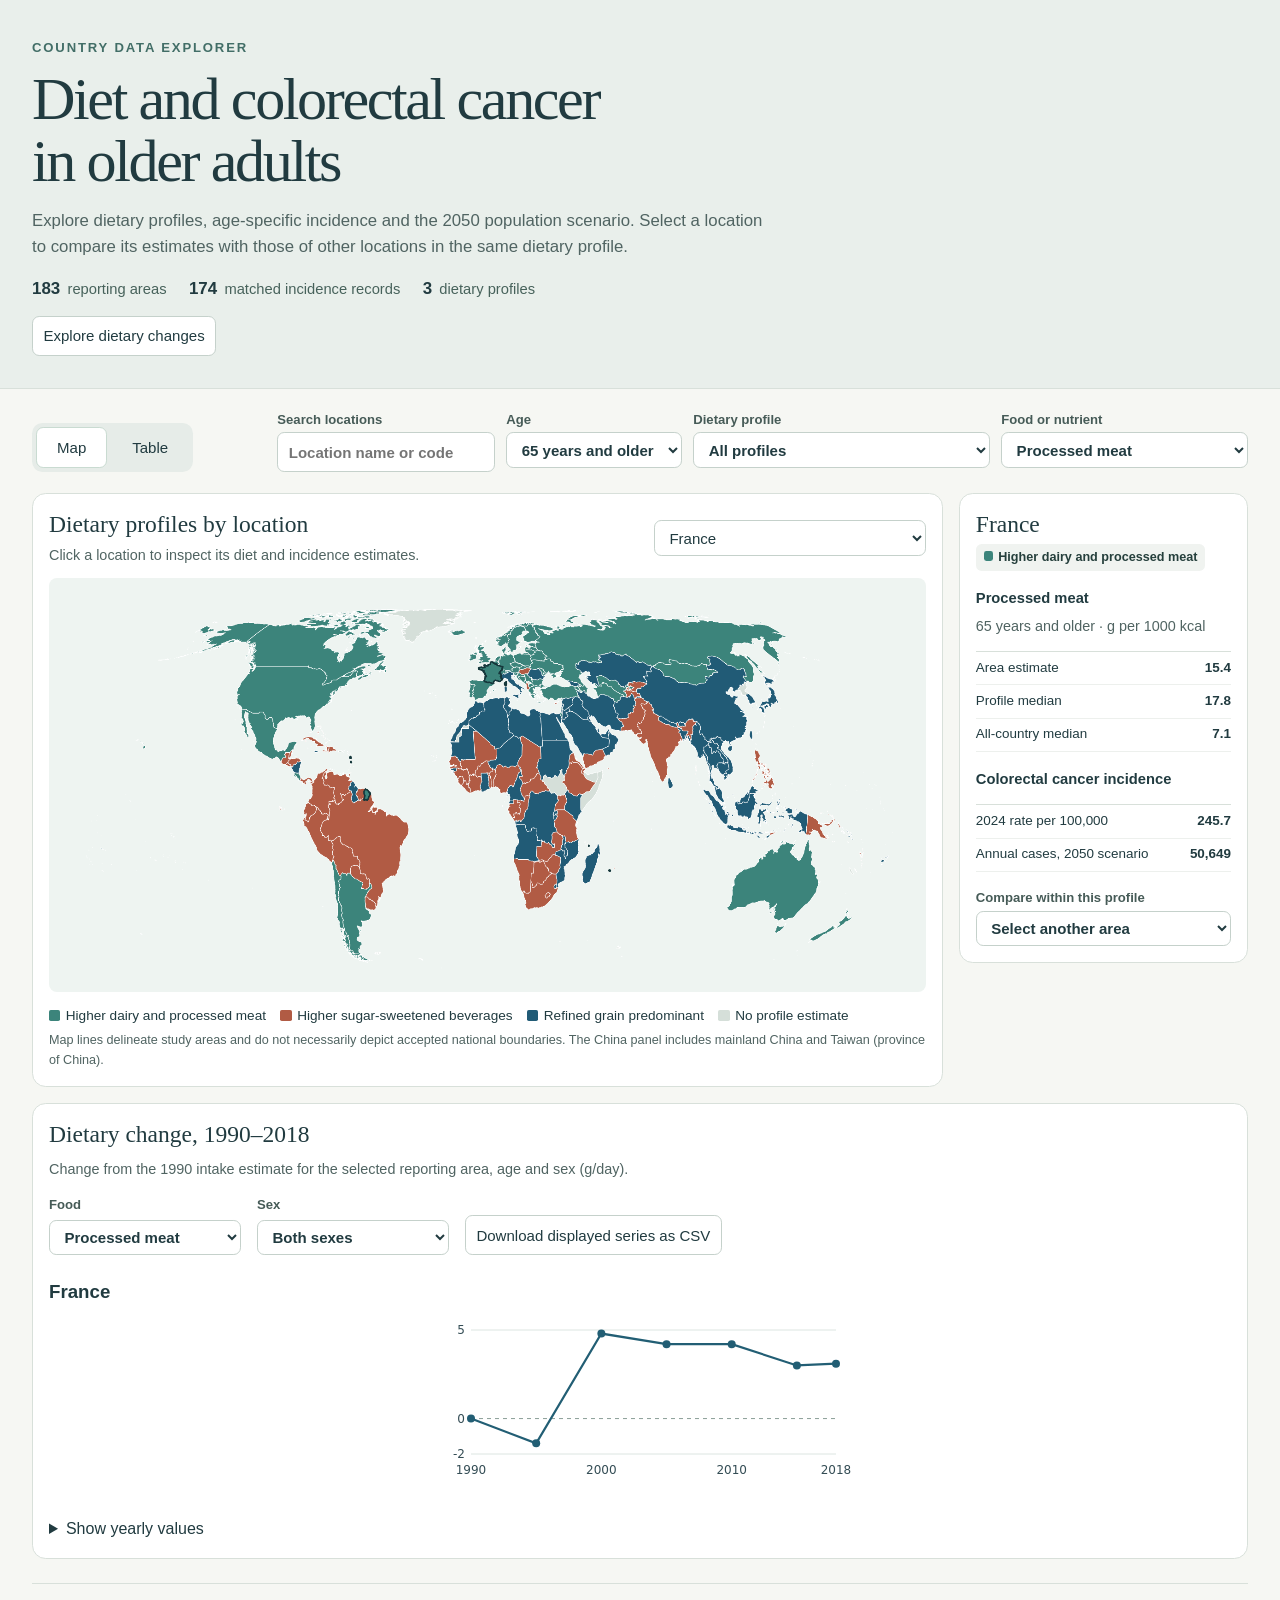
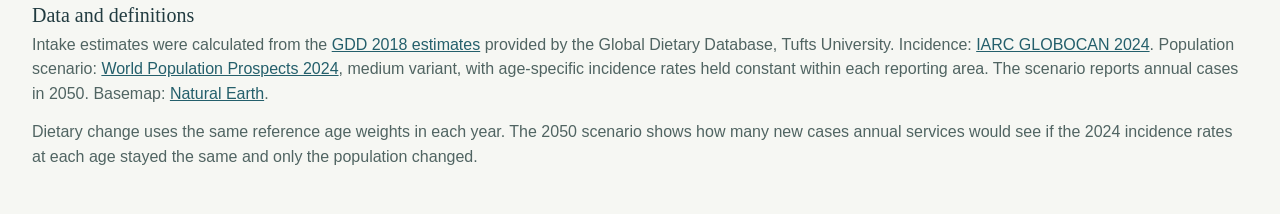
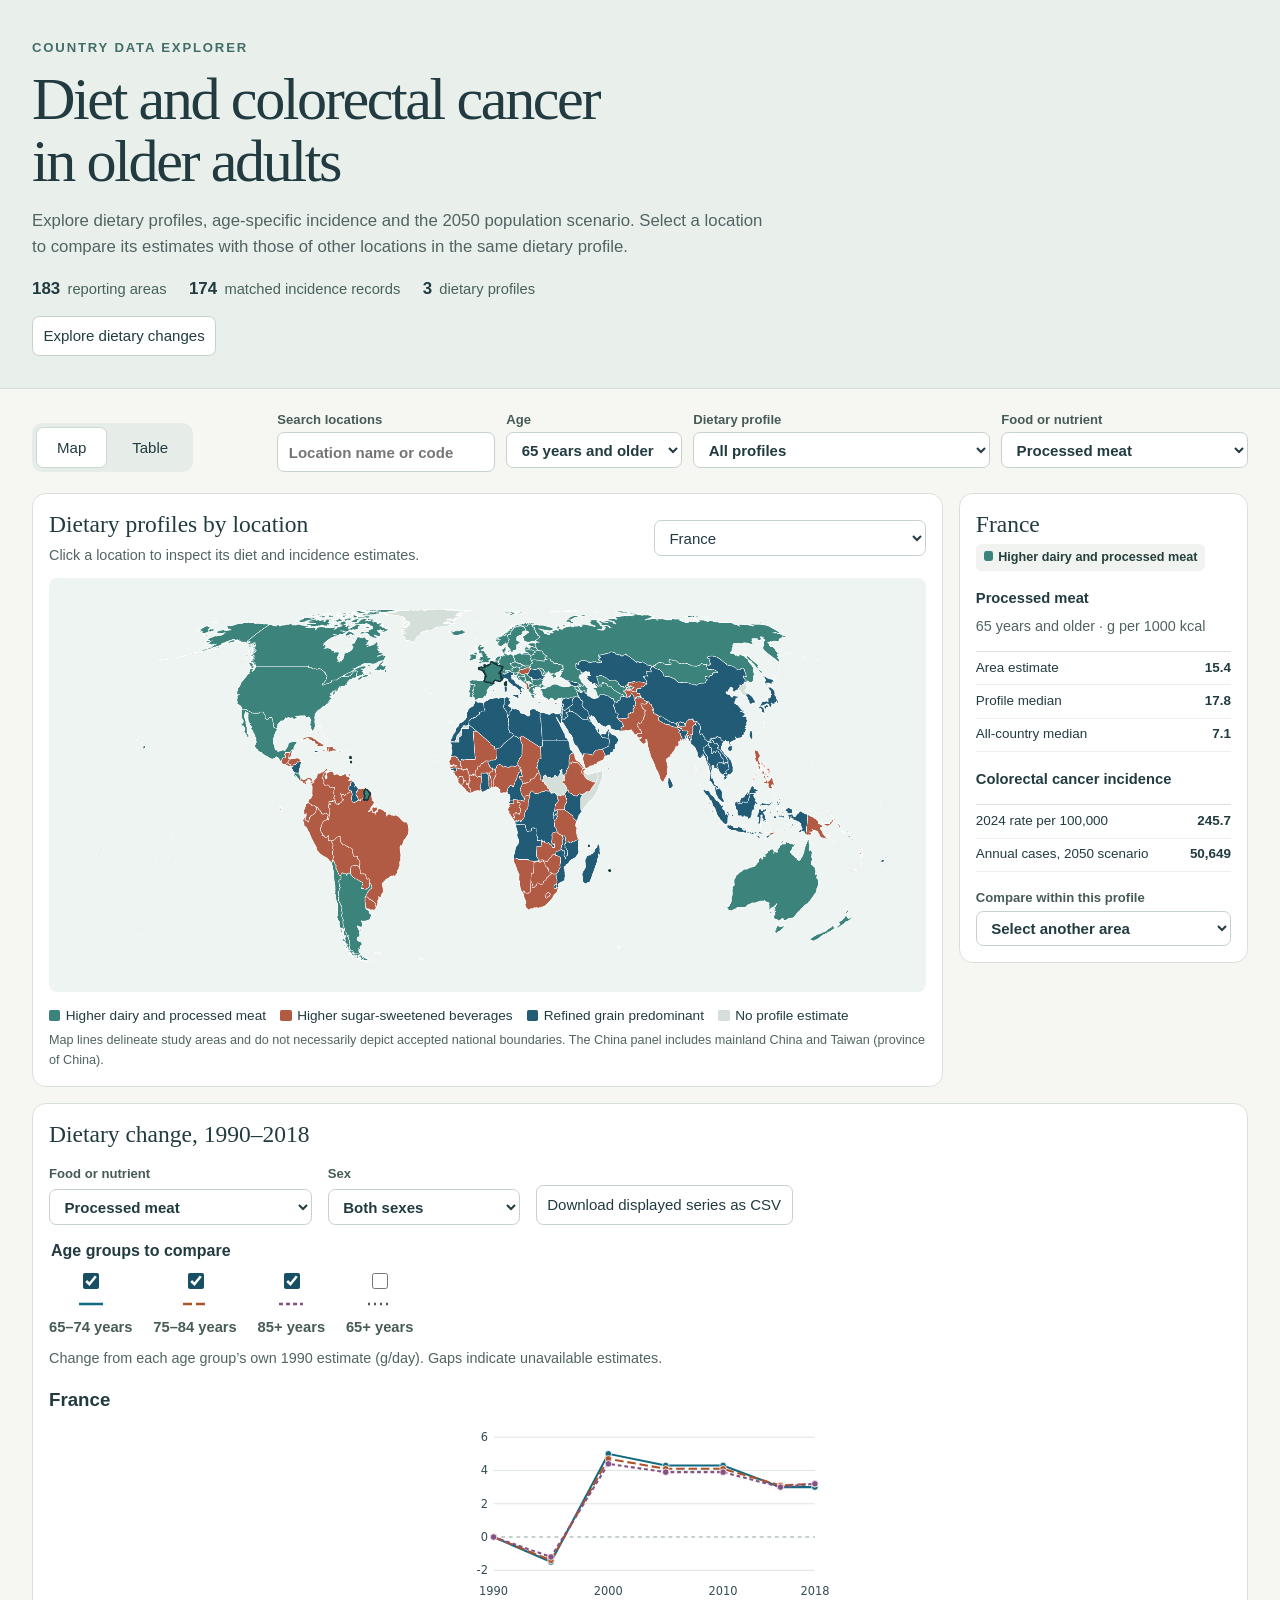
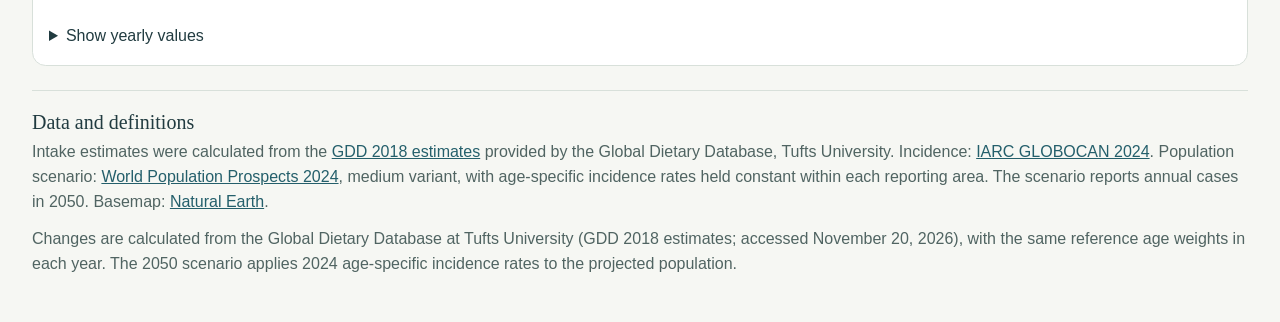
